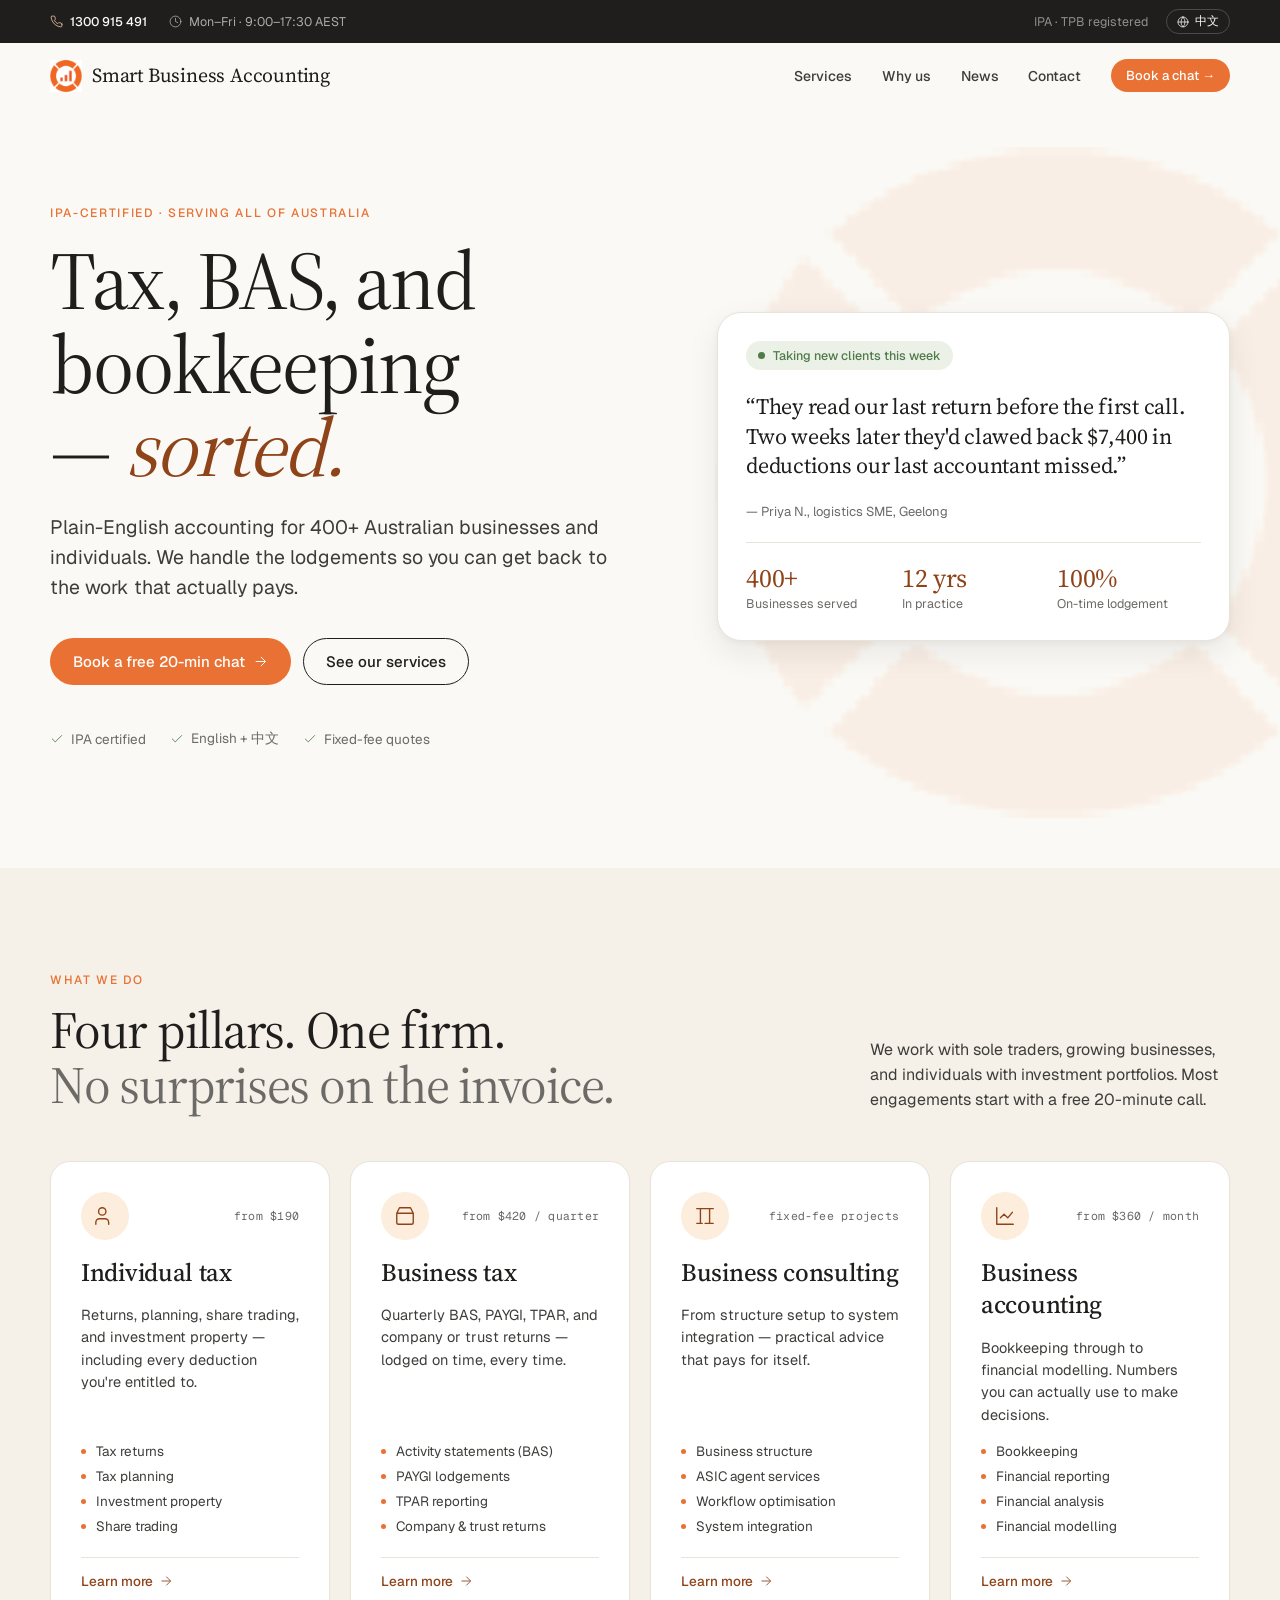
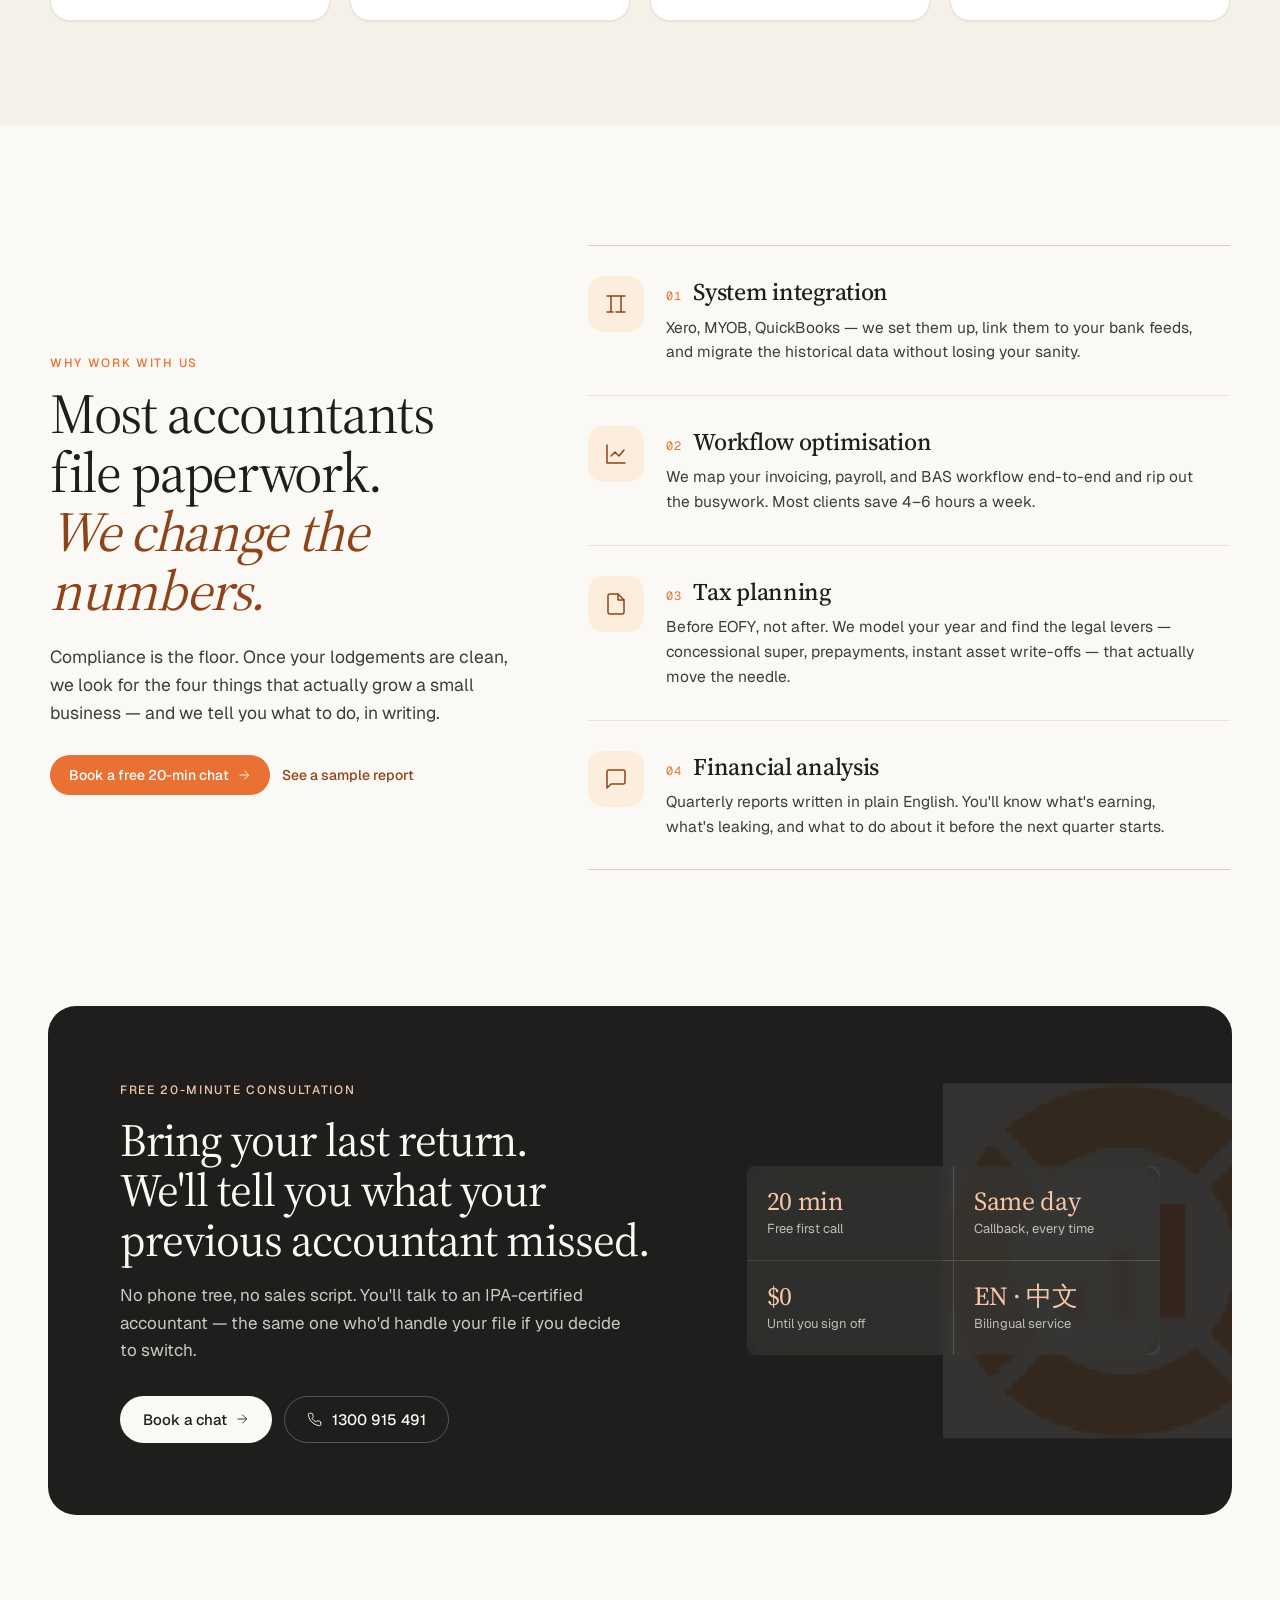
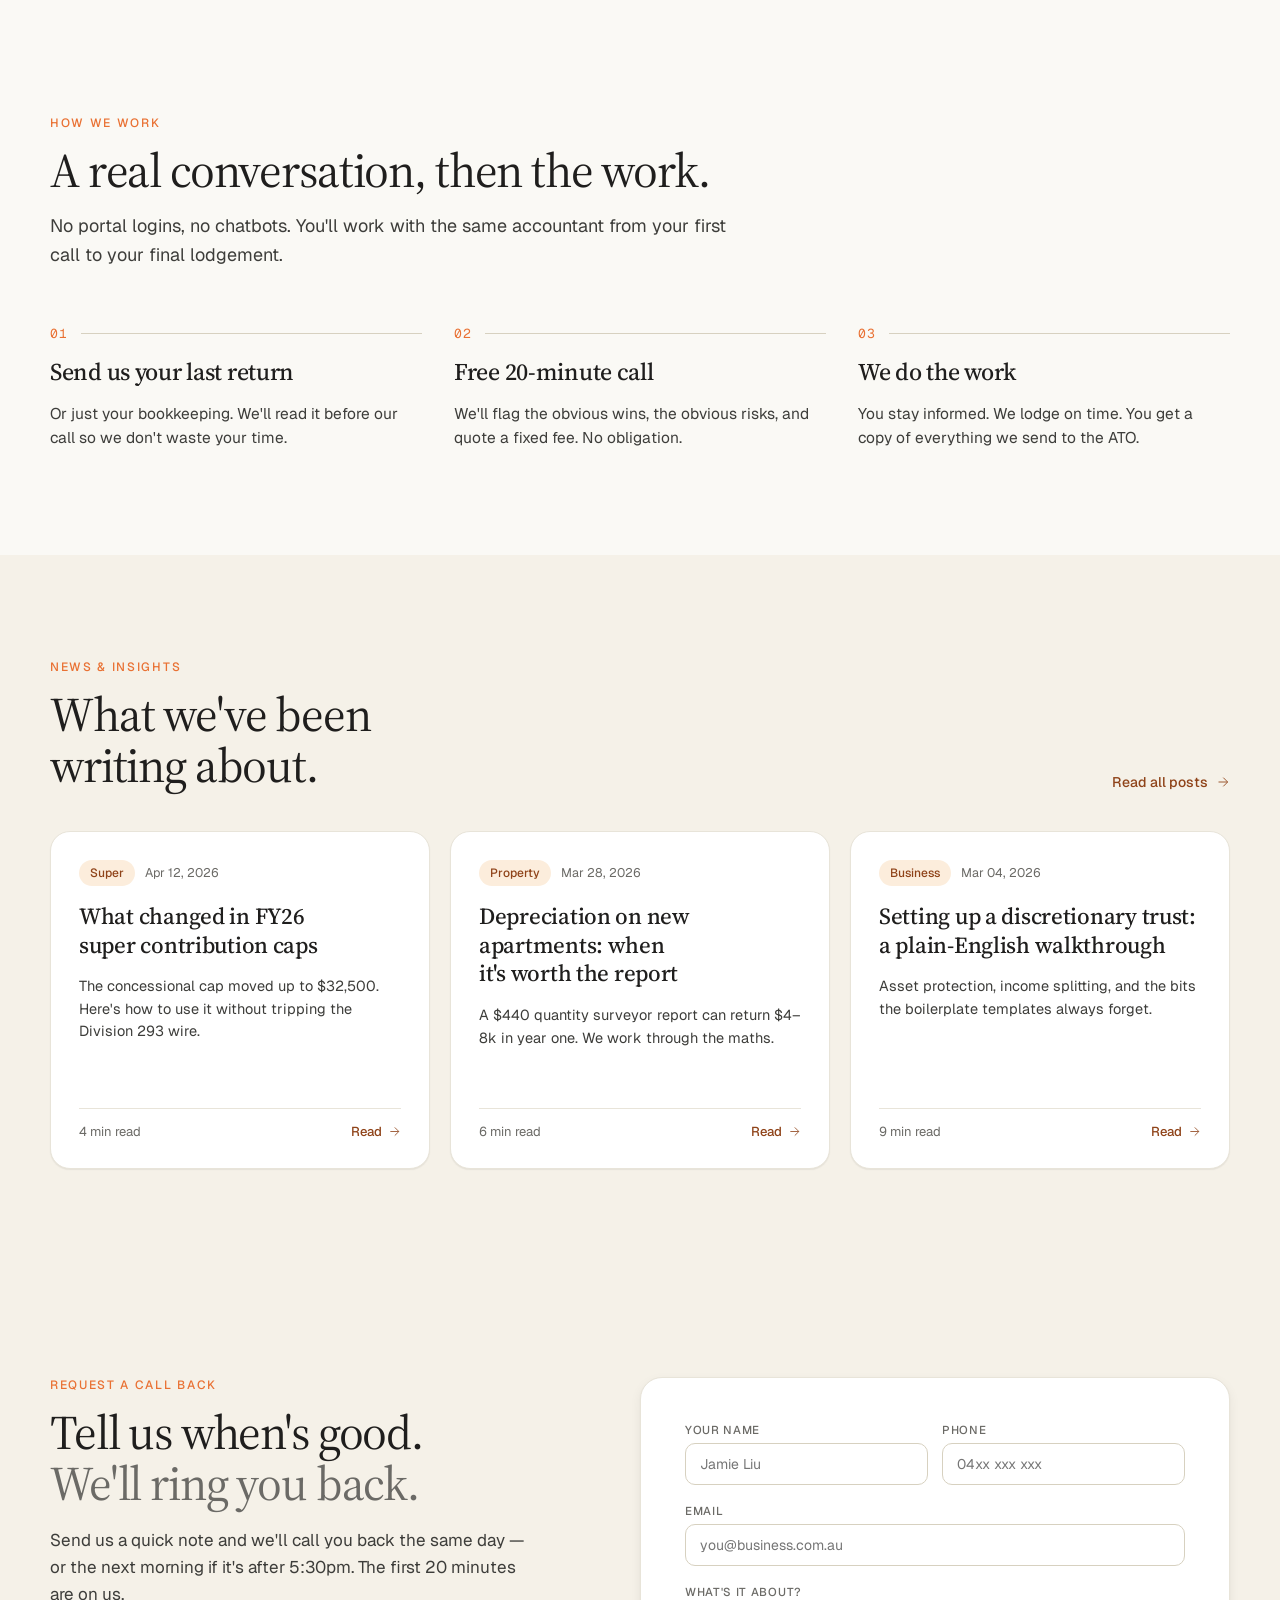
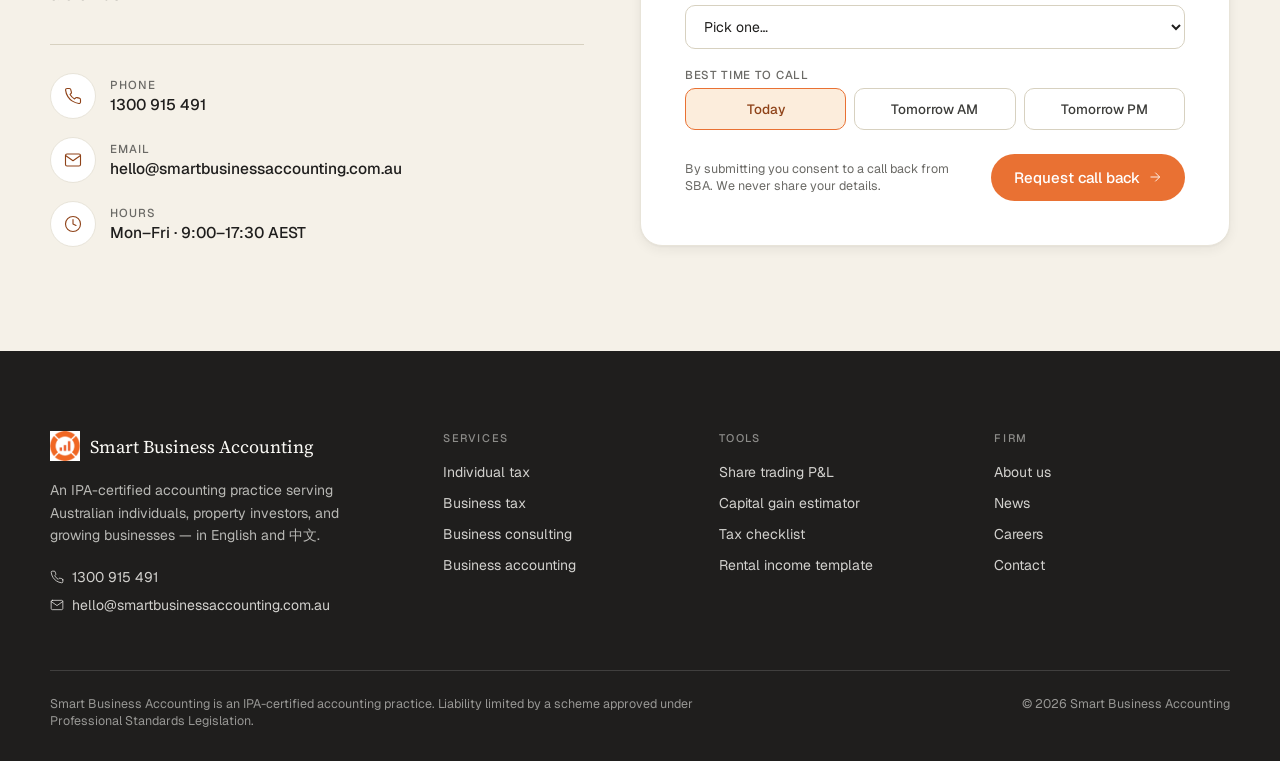
==== index.html @ b9d745b4 "Initial website upload" ====
<!DOCTYPE html>
<html>
<head>
  <meta charset="utf-8">
  <title>Smart Business Accounting — IPA-certified accountants for Australian businesses</title>
  <style>
    * { margin: 0; padding: 0; box-sizing: border-box; }
    body { background: #FAF9F5; display: flex; align-items: center; justify-content: center; min-height: 100vh; font-family: -apple-system, BlinkMacSystemFont, sans-serif; }
    #__bundler_loading { position: fixed; bottom: 20px; right: 20px; font: 13px/1.4 -apple-system, BlinkMacSystemFont, sans-serif; color: #666; background: #fff; padding: 8px 14px; border-radius: 8px; box-shadow: 0 1px 4px rgba(0,0,0,0.12); z-index: 10000; }
    #__bundler_thumbnail { position: fixed; inset: 0; width: 100%; height: 100%; display: flex; align-items: center; justify-content: center; background: #FAF9F5; z-index: 9999; }
    #__bundler_thumbnail svg { width: 100%; height: 100%; object-fit: contain; }
    #__bundler_placeholder { color: #999; font-size: 14px; }
  </style>
  <noscript>
    <style>#__bundler_loading { display: none; }</style>
    <div style="position:fixed;bottom:12px;left:12px;font:13px/1.4 -apple-system,BlinkMacSystemFont,sans-serif;color:#999;background:rgba(255,255,255,0.9);padding:6px 12px;border-radius:6px;box-shadow:0 1px 4px rgba(0,0,0,0.08);z-index:10000;">
      This page requires JavaScript to display.
    </div>
  </noscript>
</head>
<body>
  <div id="__bundler_thumbnail">
    <svg viewBox="0 0 1200 800" xmlns="http://www.w3.org/2000/svg">
      <g transform="translate(600 400)">
        <circle r="170" fill="none" stroke="#E97133" stroke-width="46"></circle>
        <g transform="translate(-110 60)">
          <rect x="0" y="-40" width="36" height="40" fill="#E97133"></rect>
          <rect x="56" y="-80" width="36" height="80" fill="#E97133"></rect>
          <rect x="112" y="-120" width="36" height="120" fill="#E97133"></rect>
          <rect x="168" y="-100" width="36" height="100" fill="#E97133"></rect>
        </g>
      </g>
    </svg>
  </div>
  <div id="__bundler_loading">Unpacking...</div>

  <script>
    
document.addEventListener('DOMContentLoaded', async function() {
  const loading = document.getElementById('__bundler_loading');
  function setStatus(msg) { if (loading) loading.textContent = msg; }

  // Error sink persists across replaceWith since it's on window, not the DOM.
  window.addEventListener('error', function(e) {
    var p = document.body || document.documentElement;
    var d = document.getElementById('__bundler_err') || p.appendChild(document.createElement('div'));
    d.id = '__bundler_err';
    d.style.cssText = 'position:fixed;bottom:12px;left:12px;right:12px;font:12px/1.4 ui-monospace,monospace;background:#2a1215;color:#ff8a80;padding:10px 14px;border-radius:8px;border:1px solid #5c2b2e;z-index:99999;white-space:pre-wrap;max-height:40vh;overflow:auto';
    d.textContent = (d.textContent ? d.textContent + String.fromCharCode(10) : '') +
      '[bundle] ' + (e.message || e.type) +
      (e.filename ? ' (' + e.filename.slice(0, 60) + ':' + e.lineno + ')' : '');
  }, true);

  try {
    const manifestEl = document.querySelector('script[type="__bundler/manifest"]');
    const templateEl = document.querySelector('script[type="__bundler/template"]');
    if (!manifestEl || !templateEl) {
      setStatus('Error: missing bundle data');
      console.error('[bundler] Missing script tags — manifestEl:', !!manifestEl, 'templateEl:', !!templateEl);
      return;
    }

    const manifest = JSON.parse(manifestEl.textContent);
    let template = JSON.parse(templateEl.textContent);

    const uuids = Object.keys(manifest);
    setStatus('Unpacking ' + uuids.length + ' assets...');

    const blobUrls = {};
    await Promise.all(uuids.map(async (uuid) => {
      const entry = manifest[uuid];
      try {
        const binaryStr = atob(entry.data);
        const bytes = new Uint8Array(binaryStr.length);
        for (let i = 0; i < binaryStr.length; i++) bytes[i] = binaryStr.charCodeAt(i);

        let finalBytes = bytes;
        if (entry.compressed) {
          if (typeof DecompressionStream !== 'undefined') {
            const ds = new DecompressionStream('gzip');
            const writer = ds.writable.getWriter();
            const reader = ds.readable.getReader();
            writer.write(bytes);
            writer.close();
            const chunks = [];
            let totalLen = 0;
            while (true) {
              const { done, value } = await reader.read();
              if (done) break;
              chunks.push(value);
              totalLen += value.length;
            }
            finalBytes = new Uint8Array(totalLen);
            let offset = 0;
            for (const chunk of chunks) { finalBytes.set(chunk, offset); offset += chunk.length; }
          } else {
            console.warn('DecompressionStream not available, asset ' + uuid + ' may not render');
          }
        }

        blobUrls[uuid] = URL.createObjectURL(new Blob([finalBytes], { type: entry.mime }));
      } catch (err) {
        console.error('Failed to decode asset ' + uuid + ':', err);
        blobUrls[uuid] = URL.createObjectURL(new Blob([], { type: entry.mime }));
      }
    }));

    const extResEl = document.querySelector('script[type="__bundler/ext_resources"]');
    const extResources = extResEl ? JSON.parse(extResEl.textContent) : [];
    const resourceMap = {};
    for (const entry of extResources) {
      if (blobUrls[entry.uuid]) resourceMap[entry.id] = blobUrls[entry.uuid];
    }

    setStatus('Rendering...');
    for (const uuid of uuids) template = template.split(uuid).join(blobUrls[uuid]);

    // Strip integrity + crossorigin — blob URLs from a file:// document inherit
    // a null origin, so crossorigin forces a CORS fetch that SRI then rejects.
    // The manifest bytes are ours; SRI protects against CDN compromise, not this.
    template = template.replace(/\s+integrity="[^"]*"/gi, '').replace(/\s+crossorigin="[^"]*"/gi, '');

    const resourceScript = '<script>window.__resources = ' +
      JSON.stringify(resourceMap).split('</' + 'script>').join('<\\/' + 'script>') +
      ';</' + 'script>';
    // Inject after <head> so the DOCTYPE stays first; prepending the script
    // would push the parser into quirks mode. DOMParser always emits a <head>
    // (synthesizing one if the source HTML omitted it) but may carry
    // attributes through, so match the full opening tag. slice() rather than
    // replace() keeps us clear of $-pattern substitution in resourceScript.
    const headOpen = template.match(/<head[^>]*>/i);
    if (headOpen) {
      const i = headOpen.index + headOpen[0].length;
      template = template.slice(0, i) + resourceScript + template.slice(i);
    }

    // Parse the template and swap the root element. Scripts inserted via
    // DOMParser/replaceWith are inert per spec — re-create each with
    // createElement so they execute, awaiting onload for src scripts to
    // preserve ordering (React before ReactDOM before Babel before text/babel).
    const doc = new DOMParser().parseFromString(template, 'text/html');
    document.documentElement.replaceWith(doc.documentElement);
    const dead = Array.from(document.scripts);
    for (const old of dead) {
      const s = document.createElement('script');
      for (const a of old.attributes) s.setAttribute(a.name, a.value);
      s.textContent = old.textContent;
      // text/babel scripts with a src: fetch and inline. transformScriptTags
      // does XHR against the src, but blob:null/ from a file:// origin is
      // silently dropped. Inlining makes it a plain inline babel script,
      // which transformScriptTags handles unconditionally.
      if ((s.type === 'text/babel' || s.type === 'text/jsx') && s.src) {
        const r = await fetch(s.src);
        s.textContent = await r.text();
        s.removeAttribute('src');
      }
      const p = s.src ? new Promise(function(r) { s.onload = s.onerror = r; }) : null;
      old.replaceWith(s);
      if (p) await p;
    }
    // Babel standalone auto-transforms type=text/babel on DOMContentLoaded,
    // which fired before we swapped the document. Trigger manually if present.
    if (window.Babel && typeof window.Babel.transformScriptTags === 'function') {
      window.Babel.transformScriptTags();
    }
  } catch (err) {
    setStatus('Error unpacking: ' + err.message);
    console.error('Bundle unpack error:', err);
  }
});

  </script>

  <script type="__bundler/manifest">
{"85ae8fb2-d4ed-4f95-a8c0-e91dd4cdf64f":{"mime":"image/png","compressed":false,"data":"iVBORw0KGgoAAAANSUhEUgAAAJYAAACUCAYAAABxydDpAAAAAXNSR0IArs4c6QAAAARnQU1BAACxjwv8YQUAAAAJcEhZcwAAITgAACE4AUWWMWAAAAtmSURBVHhe7Z0/jFTXFcZnZ/Y/BqRQelGaaC1o7Mo2lSM7dNA4soskCna322CJwkXYVIFIcZHIpGA720mcwhZpoCNYSgV2E9PYyipNBOniSDaw7L/Z9Xz3vTN7Z/TezH0z95z3Zub7SVf3DgJ2eJx3vnPPPffeqYMWtQmj+eBr1+9/87DWfJiMQXPjXjoajMbyy+moVptefqlWP/GsG9dPLLl+kqinPSFRGWuPtfvlbdc3Nz5veaav3Hhv4wvXWzK1cLTWOHnKjeHV4M2A9OPIWBjWweZ3rt+9f7u2lxrT7v2/u77KwOBmXjjrxo2Wkc2e+akbjwOUQqLCyHqsvZa87dz5wI1HwTuFAA8GxIvNvvp2W0JHjZEyrJ27N2rbN6+58f7//+v6cWd6+UXXz7RkcpSkklJIVKi8x5pEL5VH/QdJXmzu/MXKe69KGhbSBFufXHHjSTemPEQi5869U8m0BaWQqFAZj4XllacfvevGZSQxR5m5V99K+nMXa1OLx9y4bEo3rO00ZbB961rt4OkjNyaDgXTF4uq6G5ctj5RCokIpHkuWYCB945LcrBqQx/k319JP9pgbFkpWNq+vuDFnfLo0lpKs/eLqdfPSHUohUcHMYyHRCZCfYpBuC4L6I5f+6sZWa4/qhiU1UZvrq64n5SAL3FYGRikkKqh7LJkBPvn9z13v15gTO2bPvO76hQvvuV4bsxjLNzAaly0wKiuDEiiFRAXzPBY8F2XRBmv584lmWJJOwI6Yfv8QyqI+IfLn/z9Ilj7WGiOlkKgQxWNhY4PIGwh1wZTF+Az67P08V4wc11CGhRoq8PjK+cxselF3bG1cKPWdfi5x/fWlU60HejoZn3g2eG0Nz2D/m2TNEy/Y/oNkYyzWRK3XQmM8b6wvHrn0sRsPU9tFKSQqDOyxQmWsKrIoK/0zre8j+/a0V/[base64]/r92y1vb6PPFup4wqlkGFt3brmtmnFYtgHhBgADBoHVBWRx+4Y1kL+8li48LvWzw/f1k8pJCoEeSzJsD+6/GPXx6ToWyhj5FhG9eyoUFDWLbvDkXuzkr8sEMgfvfqPZBwwKQoyLNmupbkHMFQWharP+GIhL3Wv2FFL/[base64]/TSSxm0yPhTtpZAZgCQ4LQ6NRhQMpwkKxLBZbgYVyNJHkbiiFRIVMKURpjEVexAeuVQL2SVmuiYXM4PN2S2mStxTXYVhlphgWV663NzmMG5s3/uhaKMfX/uz6mdPFQoLYZU0hYAZ/7A//[base64]/Tyy64RXayVwVe9UjwW9H/ct8dXAevks79eSCkkKtStl3GsS2gnGexwstzl5K/amHssbueyx/Jllh3alEKigrlhTY2Ax/rfz5aD27e/+UX6pwiQBWnzGIvY01hKrnKxhFJIVCgheLdbuyIpJazJclZIVKAUEhXMDcuyioKURwmGZXs5JGmxeXjatBWUQqJCnduvxp/mw8PKTivMPdYBY6yxBjfZolEKiQpTu/+6544xsrokACvtRa8oy2PvP0lh2ZM/hR+VeOSXl2vTP+xdZIg1wFBmTr1YO/7rv6SfsrE6xiiPb1d+lI70Ob7+b9ebx1gxS6APnnzn2u7XXwQ3/P5JIesUGE38bf2UQqJCKYZl/SZNKpgNWs4I/X0MbcOyrDLEdv4ytvRPGs2Nz12zwl8HphQSFdqGZVl1sHf/tmtEF9zQimZFfSlDCv1f1AYzQzQuSOsBg7I+76xx8rBSlVJIVPCCd/st75ZuetIoI9Tw86H0WESFtmEhB2F9RvjOnf5XwJJiyIZRy3smkarqTld1eCzr5R3cHrVz94ZrJA64rznkzuaYNFphFJoPpZCo0OmxXjjrmiXbN6+5RobHSeCdD1yzZOb5s675dBhW1m/QRi5UpBwODyTQOneFM06zzjujFBIVMi/[base64]/BUgN4qHHgu2cWu7bkkSwAZ7JfE7mtYQJJvmpIYIn/i/sGkZOcl1u212cVKFovEvZRCokKQx5K35vGV89FXzkPkz38j5bvgYJG85Ny4gIqPrU+uuDFyiiEeXUsWUcXwzNpNNw5RiyDDEpDljZmQC5W/vIc1bikJeYG2Pk2MqTv0KPoSxjSuxZXrhRLmlEKiQiGPBR796hXXozhvUGK/eVizAijfsKzZjwnWR0X2+j3bYT19EXApPFhcXXd9KIUNS+7dkS9dFO2HIkYLmaz6ZQXJWt/76bjYIrKFLCK9IHFV0WdJKSQqFPZYQtFA3uIN60Z+JorRqiKRkLydz5LNDjFKXTQVoGjA7jOwYQGkH0CvLxtiUCBWTJAHpssApR5ynIB2ukLChr2WMUmN2TCxaR5FX1oQ4/+sF5RCosJQHqtf4jTUTYNY8lcEBKcikfWTpzvksp90yvfGd/bHzfSkQhQpWm7DAjGeN2bYRy597MbDLJvRYxEVhvJYAt7Ox1eTeAtUJa6aRAZ99lK5gPRCjDRNFMMCspN5v2VkWfvMfPq5YzI8RWQR1Stz595x41gTGkohUSGaxwqF8mdHqCxqYGZYlL/yCJHF2FAKiQrqHsv3VIDeqhysZVHdsGQpY3N91fWkHPx0AtCu/KAUEhXMgnfxXMiZWC91TDpYgJdCPat9AubpBmTpZTsZ4y1d5IjsxZV18+1ylEKigrnHAjJTxG4U63MhJoWQ8xU0KcWwfBh7xQOx1MJbSTqh7IpZSiFRoXSPJUAeJagv48ynUUY27uIE46qcaVEZw/[base64]"},"9c7f6340-5e44-4163-b7f0-36fc307bf09e":{"mime":"image/x-icon","compressed":true,"data":"H4sIAAAAAAAACu2du64cRRCGZ1+CGLRCIiQk4gl4AUOOUxICUhwTgNARESJFcuYMESNnRCCRWRBCYAMHgw0sqjn62fGe2Z3umeqq7q7/k0qWjqzd2Z5v+lJ9mWHYDbvh6tNh2A0vD5+9uxteGobhtWEYruTf3c3fhUdv74Y3XhnGAIeAPLn+d4yHPzw/fP71n2N8/ODp4f0v/hjjzke/Z8W9L5+OIZ9x/5u/xpDPxveQGNArsgW5txJyv+HA6+89OezvPjaNNz/49XD36noMcfj7H/8eg7SB1BOoczz8WeMbrverb595Fx85A70iW5F2ZOpQCx4tBX4H+ms//fKPdzGHQOqjt+79Noa3A1aBfqH0E0kZ6BXRQlySfoiE9z32Djq2DSm3aPXSWsfYB0uHXtErLSQvjdyh9z1rLSTvK8Hc/hHJ20j0kCfwDumDYo4hOvSKXmmB+VjJaXrfi15D2sVISJ6cfXKbQN8+Qr+LXtErTdiP8gvpd/W2Ngc+eZdt9MCctuS7esh50as6ojevMPZjn8o3sKaoN6Z+eZdxtOjRJ0Cv6FVJ2Cba+tS6U9jfJOtnl2DdZeNU6n2Quf5a8xD0qq7owSu5ntPflPq72Cbq+7Sm7Kd5CG+QCzmXQ895ZjzckuvGmi+Zp8VagJT1ANM908jRee9/1Shv+bv3Pm16Ra9KkNKG1dImYu+F5T52OCp9zpJ7P1LKOCc/7T2OpFeXoVf5SJ1f8rdrlndN6yelvURbqfUbl1j7zFru7cczWGM5TF2qYVyzhJTjWscsnlPLeWp6pQe9OqLRT9AuEzhYU3uXi7Q5qWVr2V/FeLkkuX2q0uWDfXO9MN1PMrenxKOPiijZ16JXZYnm1VL+c6tbOWWF+Yba5rJKIPOt+L3euRppn7XzpeeeH4+6yzsXbE1Kv9lqzkK7faBXfvTqlfymktd66lbr69CssVwTgjZZ47n22OtOt5bxnK/XqLPoVZ206hXadetrnl57TzkEbTzPCkNbuKY9tOirX7ruGtfF1sTW+bStgXXnudCrumnRK6nfPM/a57sX0tGeA0kNjEFzEA89rhXvWSB5aK7nyo2cNoVetUUrXnmMM7aMMaLjOXbP2S/qcX1rxhYPv3s2xqt3fk4O+f9L5HzeOx8+Xvy8T+5fZ19jynWe4tHXkvnoJejVDfRK1yuMHa2vK+Xa5qBXL+I1jl/KCXnkcNfm1w70ahbMU1jew6W5EXp1A73S9cq6Dl3b/gF6dRuPPjLyHHOcngljEbL3eAv06jwec3Bz0Ksj9ErPK7nH1texdb8jvTqPx9nmc/s36dUReqXnlWW9eamflwO9uoz1OGyuX2M5bynfv7VvdaBXi1ivoZtbP06vjtArPa+svnufkPdPhV5dxnpebq5vY+mVFvTqMnh+re6r9OVOoVdH6NV2r6zX32uMA/8vt0fPx5B7mxry/5foxSvgUWdYe9XCntPevLIck03PH6dXL0Kv2vOqhT3M9Gp9wCfr9Tr0yt4r2dtAr/yhV+15tXZtqCW9eWV5f728auEsbHpFr0pAr9rziu0gvSoR7Lez306v6NVar5gXvU1vXnnkRTmPU55IXnF+0A56VT4018m0grdXVvd2P7O2zvO7e8fLK+vz1npZL9oK9Momop2hHXnfRIv7vFoh8j4velWOyF5Zfr/Fu6hrwssrjXe859YXp3ic+xHlTG0PrzzOnarlPBl61b9XLZ6r1gqRz1WjV+WI7NWhwXNrW8Hj3FrL+7j0bi+Pc7YxP9kz0c/ZpldliO6Vx3tMtM6ErJno7zHxfN9Yz+9I7fm9S3NzzafQqzJE9wpI3976+mRsyPdargP1gcf7uHPW//I9vG3Rynt46VVbtOKV17gC0XveQROPed39hveRWq/dmYb4jD4Dmcf6TNrTWLuGjl7VTateeeYc9gk53Oh4zI1Mn/utY3eP/mDEvau54L565IQ0nnd6VSete2W9x55O5QG3LPxCjkArd23Rlqf4hGc0Uk4+ZfxiVXdp93nplR89e1VybJjS9k3LDfm4CPulZS4ebU/qc1eqTdQYA55De758a1n1ur8V81lbn0HNe1XyXFh6ZUM0r+R6NfbQapcP5l1bzs/LuDu1bC3bRKv1vFvPYStdJnC2hb69PAdrx0QWdZflfBq90oNe3Sb37GaPvgG+s6b2UZ5JzTn9ks+pR9819VpTc+il88b4bCkrq2cQaw7kO0ue7ZL7zC6Vsed5P/RqGXq1jqX1+jk5dK+9Grgncu/Rd8xxTv7v9N0duCeW505plrf83XtOg17Rq5Kcjg9rafsixtqyx3xRbfNj2INfex0VJXLvQ63nZNCruqIXr1Jh22frVu/rJFlH+frVK/SKXmmSk49jlHWrJ79kzaOEd7lGj2keobZcwhroVR3Rm1cAeQivs0QiR48+nSK/zfq9LVEDfdqa1gmVgl7Rq1JgjOh1bkWEiH4+HfbUsN+1PaQMW5+P0YJe0auSSB/A85zMlgP7DWtYM1Uzku9i3/5y4Blk3ZQOvaJXpZFcKh27CZRDyT3tEYnoGOolulQOekVKI/0KzzOBS8T0rCuJnufzWgD5e3mmW3Jt6hDro/qgV8QSrP2SnKFnzlX8wffL3lXmxPsEa5HEOZzFKoF7vzamn4V901HWEhB6ZcFACCGEEEIIceM/I89FH65mAQA="},"c694f2f6-c22d-4a0c-8b56-bcc69d36199e":{"mime":"text/javascript","compressed":true,"data":"H4sIAAAAAAAACuy9eXvbRpYv/L8/RcW3Y5I2BcXO9CxSKxlFlrs18XYlOZm+bl+pSBRJRCDARoGS2Ym/+33OUisKlOw4PT3vO36e7ohAodZTp06d5Xd2Hz68Jx6Kfy+Lqaq0EqdKTlt40sAfWa6uVVmvlqpqs5/[base64]/gLfR5VlQqH4hvTV1D/n4k9lydVIyqNL3ASulFJpe5+JZ/DN8OuIrBO6+HUBv3WxwI/uOXX4RW5cwW4wIZLqI4ED9/GI32730YwoSMhTcBtpM/i8FaK6Hbppi2g/1794S4lg1RwQ+q0VD6QAwe/2v2dfaY3u/[base64]/er0/PB5/2cwx7KMv3p2evjH7c3NGjlPtXd2fnpydH7x4tXT4/6PaSkvlnWuOv09ffXs5Pnx6ZYeNzUsVpP48oeTp7d8eQ0rGn959Orl+fF/bhnstK5a9b4z1mevTn88PH16cXr8bMtE1c2NbPKLRs06c/Xm7DWwii0TtdYrYDK9Xz4/OdvSb/P5RVnoTu9fHL941f/pUi3r+Ivnh//nz/1flPJvm/iLV8+enR2dHh+/7P+sns30tFGqct++OPzzd8cXJ+fHp4fnr04vzv784rtXz93HRasa2daNKf7s8M1/JkoP/v3fTckBFLWcZa7aE37xrBou5Wai8PekVMRlhShmInyBfLFal8jPDJsNCnzh8WJTjRCNatdNhV/u46MP9/A/0G/3fVs34qBn2A8ehA29TRZ7B/0Ky6Wm5d3+PTu+ziiwFwH774wjKBwMKBooPt2Fc1uIh+J7pVZatI2cXtHZp8R03TSqgkNRr2Q7Xagmw7K7Pnc/okJPbRk4L7A5rhoq//eialVTydI+gJGJn6mGermqK1W1H/jtLv6XW9/D/kJ39+/a3wl0ZKDhdJgV83UjkaT0eroQUotFfSPKupoLWYn1Kpetogr1ol6XuaD9mItZ3cASFK2olMrhEOof/HfQ4BG2ZkffNrLSBbQcjSD++HDa/u+1Wiv7ZTDwMU3lrnjDJ1KjVk2dr6dKTNRCXhd1A8O/xDGr/A0OSF+CUFOquZxuQNJQGVGUxo4W1fw5vtoTM1lqRU3kRX4GNaxLRW+pKi7zUfNf31SGVKjsefwSRDb8wiy9uFnUZgXqm0rIauNeQlnZCtnwSnFV5UZMFBz4IAW0zXraqrx/jV5hu78pbdomn6rJes7tPmvkEtf2g+GF/PHx+7aRZ62cXpkiZmNaLqhVXGqo4U+z583O760RSxsewDuePkr3M+u2KA5cf8LWXft36wH1ASYL6BlLiWK5IpmI9mhRAW9WuZhsAopqFIj1QFT3tvV+rsxqU+1mSm/5Bgsf5rmq8vUyGK8bKiyc5koHAxzBYZ4DD1EwZtHWKzHDMd8s4FIBL2hkQOtEp9eyLGBP5fe4UmDx6ZkbeXNLzT466JlkO7nQp6cKdn2rSGZWbkLNDO7olZoWs2IaTf29e95A4ZU4uOMs7/ujgS+TfYcXwxGcgIOBI4fw5PKp1R1Qu2Lnc/4zG1VVcAKfTeuVOnx9AqsOfA4X9vj9SjUFTk0pjhoF83l8DUv5J1nlpRKHr0+yoJojOV0ovh7YqoIS5/Y4OG/kFKjBb/FlLa4q4HuT9VyPxWRtTp2VamZ1s5QVXEGVbotqHg6AePWfCqDecBD4Wot1pVv460Je10UOd+dnsizhFiRmSrbrBi/Az4qJami2dbuezTJxUrVAMnjmUFNED2JaN0os1XKiGryaLeG3krooNyIHYhGazhHoK9ZYaL1WGpp5evyDmKyLMtdZOAykstTMnOMBc7Mopgvq5FCPTAOKqVrc1M1VFnDgM7zwnTBn15bvp0WWvZ7n48433km/1/ei+xWePXvdR/bk8DoX9TzrPVDSL/ZvqakrdKQe+7tvshFTWZpruNKw+O2izjW8keI7OVGlWJXreVFl+AV9dlKJ16evnoohyFGVWMnplZwrLW6KdlGvWyGnU6WxUiIrcwrrEV/x24XawJkvSjVrQXCzD4pKt0rmuOKWV9/IphriXmnj49GxIxDqhkAkFyVuF9nM17BndVaqat4uxvAEqAXUD4dNIzdDLPmNeCy+pY92xGOxJ74ajcXFldqIA/F4n/76A76nH48e+UxQYK1vsdSOePzObxifvtu3ZS1PFGLVFFX7o2yqopoPBzC+wVjQCKmfo+hcvUf/s1OimqZuPm5Ontx9Up54s/IkmpYnbl6e8MQ84Z+9U/MkPTdP7jI5ONK7zI4/PUEVJSgoowqMrMiaqelCVnNUMIEyqqznxXQsNvVaLFGHeSOrFsgZVFHmO7pfoIBal+rHol3gkflUXWc3NzfZTxro+kaVZRYszlZB8iO4xL5XnxFe7igGDUfBuU5f4/15MAqJZylbOOAHX+qBWymmGPgPaGamsh2+xTrejQJ5RemyqNqdvNBwCuxU6j2o1ypFauMdwxR2tZypHVBJVfOdaa2aaSyyQEswv8+oQ9z0Uq48bWXRqqXfeRY7zrBaems7N8LT50g2arYu98TpS+/WkSu4IWpRV0QKq0bNivemN2FPsnWlF8WsHQ6Y0vbEQDzieaNGflTI/CropCyh/roatAL1qatGyRx5aCZXq3IzYg013n2mEsoULTcMvLpR8kqLk+N/2xOLtl3pvd3dedEu1pNsWi93Z6xi38XZ3aVzeffx1//8+CtXx12XpKp36CYK/d4p6/mchRP494wnHfR5bQ0XKup/BkfJkPfDW9x078Zmf4yjuRtFNxdY57zIYSLPWtkquqE+q5s31bJeV63K7XWNL1zxAfGyrlfD1XpSFtMTkIuqqRrj6aaal57U7e/DC3u7RAVQ+HHmvfQ3m726vqQ9G1Ty4IEY+g8y0K+UcoNlf/klKJxV2C0Qm+mcLqV2+wyauiGy+h7PorDdR+J+dl888gYY7Ok7TuVb18K77u7pyPJ06Nw/[base64]/QSfwVBz+hLAuEZdgn1JFRMeUqTo4WaXmlxs1AtqPzqBtcSuSEOUxetr90ptF1jq2VZyUYujZoF5vhDtLlQbVSYHzfKnrBwEXL1MBf/eVLXpZLVB3HerBUQOLc4ptuEqKGnN4VWXheausXrsX0yK5wiaJeVZi+onj1PLxB2tKOCtfc/IT6M78Vz96xupkq7lcjYosnarwp5uyiq6/pK5TDFFVB/ofmKCARoqpqqppVF1W5oS90olI8fPqzq9uFDoEkpnr56QbpISQyZPzU1/BnkF7mxc4s7FtcRGwbxBpql+nW9BLpXK7C4gSKhZdWf7Y9Z8YHmfbGQmgQnUOqsW3GpUdCADXgjiQPgHsnjjuGc3BRliWVoNsQlTZLdFESll5ZFYHkqa+q5tH36sShL/gCty+7N04IVp5dxLz6WSmmaaCUbRdfTDsl/awjpA44d7+JHOAlCzlrVhBuHiKS7cb4lceiDx2MEnBZWGytLuII7qmUWRd03OoykCpQoX1XIIpBcrTK4ZwuM7UhS56noP3wHM1f9YNS7Z07VqpS4a8rSDBAJLBOH5Y3caBSXkG7rxicyUFCskRKpuE/3vE4taHjCs0FqUSzhu0mpuoSpGkWnl5ivZSOrVvHCB3UgLcJGXi5VDg4M5cas5VjwFUE85HswLFTYAyIEXkMcGF27cbcyn4FZqMscFIvrTj9/E9Il49kHpNBStQpnWbxU79tofv970jqTGY5qK7H7w/902m+85rYQ/5kCPxih1xOt2oj6kU3imaHeF7rV9lpwAXeUoprTChXaVGaGz5+yvR3qX6oGr7cgMbRqvgnENHktixK1gG2NR4CpjwWjAlQ7qKUryPC2BprOxPmrp6/2QKNaayWCLoHYZS865hLzUOTrhiheYYf+vmS9kk1byNKjan7Cp1lbw47GfuUkCf5dqP7lb0DqZ8wit5G5Px2fTuWGGQ/8+5w1mLF0fiBe4Rpk9Nu+VstVu6FX7k5HbfIHs0apv6mhV3C0H4vE36GzEAryC1WuQHMNwjDMG04+kT1S5cy/qfjisZ0mK30MgfY1Xl/B9WTMC9mYSUF+jmXg4gj/3XfP+SO8tOFfqAs4CZpH6YmIQDRqpscoBcO5wrMmRV7MZooMqzRJJfQgu+cagg/FgT+RTutQwPIWf1N8oZnJddmaUaBMhY5xSpairhQ4ZejYRGc0XZ6FzrZsKjqwVf7yS/KGYdXNdmo9vUGhQ0ustaXa1d3GH2PpwMoD9CmX+khpwJm1P5ck8LnlgNt7aHX6vkQOHW3WldCbarpo6qpe63Iz5g6yBh7aVWANW6OyaqIE+x6Itp7jdTATOKFTWZnjBS479YoUXFSbZYt0ceEZUu/VdN2aW49hd9BL00lUDEyp7Xv2zgFnce4PnFwJPSZpT7rcr21sLw0TxfcQYe45q7oA9lxRhdCX2RrNZUM4D4MZGmXipFOPVRSsV3hmWppz29tqulHBCt0JOcoIDmmwuODCapzRiXJ7nuqbNfWSNtxDe/qjTsSOHpbMGyCSVKOmqrhWr5E9wVafqFndBL4w0TVrjLcmJEH0zgx6DK8MS7O3NtDtTJQhH+BY7FUJnfVWKzyGf3GH523nce0NsuWNxP+Ml0x1l1Pc+Bm40/wjznJt6NI/x31dQqxpgAMlzesslftOCOlT2HeDYzexYLa+SPsdd8sEjsTRa/SfcGd8u2jqG1z8Y9Ty2aN9mGXZaE+08ooUG3wW1TOenGvZFGSObmujfwJlFGnYnIoWBUhiatvryZww0TlvskjCYbflPmEmkk/Co+Uz6Wo+WVPD3fh8Wppfr6PxtYy/Uj/zSdqZhx+5PZncWDMJJ8WdNmjPDvXUFcEmjbdliiA9TQrTpEeFHT1ISIhP1apRoPfOQcTX5mCAv62zOt4AQdeOkm4xNQ4b8EsRk9dFNeWpB1ESqZjc2eFWx00ArSxB1hw0Cld3XrNf/bK+preivoYwC2LlVB/4GTaVmFhRG3xIWAV/o5yKfa7aFkM0YBtI2OjoZjnQLAI5Jz4n6qPlx84ADvrAciVPQ/t2YH8Mxp4JYCmvlNBweMPmATUxnMogME6bAuUSjUTHF1TRqL+ulUZpl40AAZmSch7qWjUoCoE/DASNlGB+ywbvxlYf7OsT3oYX/jHYdCjigs5rDGYBBgmWPyvv0BjEUCtFfbmzYe/rJ1//8ygbvCNGuX/Pm0pYC0NSRV2xbTKgaBIzyXRRVLPaHQN88aJaXrNhZJjYLWPhV+JMR3PV7iW97MxFcjj4UuOZAtvWLTw6kpSyqMR/yGt5hmsXEnkmvtQD6u/br97xH4/fOWuLcFp6G3bjOxjwf0f7waRZH4lZhXfxoorI0Q0BLWvBu2wh9aubyk4U1THyR923IFx2HLX2lh6/u9XFwa7J0/VyuYGJDq9Z+NitlzhI8byADx3V1bWqClVNA+9dEKLM/VEvZFnWN0L9dS3Lot2IKRiLcA710Ru7ub1uvl436r//[base64]//[base64]/WzzD9oUdSUZZH7Mx2DvSRXom22XiiAjg/0LDMp/yVk2K6XgjQ+Slo6cRQJTzgnDNJvyjR267zkjyZ4U2U3MbXK4HKx8lGzGqQBwoKuXJbAi+x6BQ4xqIDuM3KdqBNfQu5WqkK5HqoVq/BxUflvl6g4RhhWlrnTDyUoBAG4WAsrtTGBlHBFVu2bVNM1qAEODo7s449Y08kGAvVTrMRcjK8YFOtbVPgRcvUho6IYLtCt0/zPe18n6OOw3HfoCYV2EHGNZkKgc8taw0+9ssl71DtaUhJt4fMz1UHeoRLovhLa/ayc+gzY5423q2X8Xa9zMR34Jhdbcz8YssgLUlTHXGmV7NLNLO7jfa6KZZ4NLy7NPpp/[base64]/iyQ43QS9wBoJWjLhRMukU1H7NcD6OYwCqTHxierXM0caJTp6lVfIc9jqnXbYYx1NQoo1ubKFABURV4JF+Ket2u1q2pzxh2b8jTDY+EIRHk2B1Fr+HQfooqP9rTbPwgnYmzX/E64H5ZGE0a1gk9hNJ7yEmEbBvDPopqtW55YojXQBOWG1a8l6VWemx843BAPBLaEW4InmGAwC/cJp4q3daNHxJ5g5MFn7nJNAwzXslf5WXtnROOp+3HsQZIC9+rzbYjwr8i9519/ulErqSDc9omZLyBGIqCFLIVnAh107IQIr7UGepHSDVJy7Jc6xZNH7i78sQWMv9Zmw0E8wqum5F45KsQzLHZexQTfYJIOmxrNDmzzVzTlmqbeg1q7EVdtxTBukQ70OiWQ3iu2h8bWGRUqQzrdauac7xnFVVl/rzBEoF5njynnZfxgbCf+t7HXuS597Tj3hh84d13UEHCXeVmbLdiJ2f3wspgLH0Z6cWviAIPxLf+2MC9eQgOw0HJR+L+6L7Y8wvuG9kNQpZBUgPbHcn8RP+NghAFwKvYhdhG3033WVMvKTYuXocj0i/gOuCtNrx0tYkxD/ibge3Ry7pV5qCE3Wj6YcKlDDOcq0o1yLMh1oA0r3BM9XZ3OPKipDo9j76AZQjGYGxK4iC2AO3uij/hkVLX7VigqqUCrWXdiJ9gqxUVBrnS8EOq6eAr+OyArwP4GWCu4IWgWkOQ4SDBEk7JeJkTH1DvV+SSwOdmsWWYI/YON07ScPSXG+dMzmcn48vMOJQXFarW5uT2Z2yB40nbis+QoozW3widiUo2QEwsXX3wtb4pUPD3F1jgqZQCktmLmdzgmUGRsQzQ+9aDrul++Zpwa5Lf+RAyiS8Nfkzq2xi+pvv5GWLXvADommQFPqZL4msD6LL1W4vq0l/Bc0B04Uq2LWUHkcRfsux3v6MP/G3gdcgHxnFdMWEoRhvqqCLoasTHjNsBbJDsqK40iNID7+ALV9BB+cQNGxSfO7dsPsgugj68NmhA6T7E4D57yXb8E5OUkjiv5LE0FoNnhP5zSuA/qXYsDE88TjxF+ahL7WsPfoD+wfq7j77o8Neg77agP38f7vVMZh9Tz2jjw/nzAgCD0kO0uEH+EMNewYABQChQzEary8svN2Utc3EQls8u+EX3C3BF6xaHp8H0xcqQu80CVDPkpkejsHGrF3kfL0Li4HJrkFyPW7S2M1mWIBSu54vUMZJC52HVmWc9co6SziYdlnBQJMdnx6c/HD+Frfr6zCq3r9RmDzU+Y2525v+8uAAkuOgJQuDRM2OYxpBSgJKQJTT8vdqwyepsgXc5792pmoXvOOLpcFKvWX4+VTPteXamC1jHv1AmXkj9A8gcoNYnxJ/UfSOcIxuGCOH64Ic9GwQ3Dxgd26ntfM9V69XwVJHpuG6iaqCcR7PQNtf04AHXaVwaeVZCwksp7zzDZIJiqH2wSCFDCcya6an6Xm0+daqu1OZzTBVW8182VXCJvGWq6MX3agOj4Nb/iF0y9snEDcnEYyLhHhqHTgrNTJm7fw7G/kX/fgrH3V/ON5WZfywyf6n3xOWV2lxaj37UWWTivNmwdwdDMhg/nUZpMOeiuFxU4tLO1iXj2dCkQtwma35BN+ZVhG64cM5hFXQhh2sXe6xPF0WZO5UGxdLzhQcUWtAR1OM6ayxWRN0eGmMS3uF+0lndzHfLorra5enZwXUaDcKV6qUTnrPk8kVUGIRfpp0hmEaQzp3nA/o9JFswDiMWsmxSOoZr/BFSFHqqZr+eQk/V7KMpNOLqvRQalbuNQhs1+x8K/UgKPVWzT6dQOLRupdBTNfsECoV6Tmb2AD+SVVW336nDdVujGwmo7racQ3xP8o43/+ILZ0QHUCczjrwPHpjvSKDZWpp87V+CHgNOheDD+KiLI/t7hc7+1tgHItxZaZHnbdDcu3CT8bZx4vj9L/V9vPPJomLatiYtfMm6jzPSm5JHjvODsQ7sjQI/v5y8UtnpfSl/[base64]/VWbdgRGQy7h/op5cGDWGmBWqzIWcA5G220CSsVlXeTFDz2ZgznOCh6CRMuxayjf44Qe8oHYeIu/rPL1Sm/[base64]/L07riRQTeO3pVgk0QrQFX8dQ3srMgBQWi2IZ4pO/uDKzLbcC+BWT52jX3HRnU/vBdpaqJwrWsSkFRQN9S8h/9vakJdw5UTb1HZ0DhhAke+xzFErvVTNa2bPLKJNkqvAO4dDNkzw/xtUJzyuAAoLWqC3LP7s+O/x+4WjMkJizUryc/JAT1hpGBxrXDjrCiEgS2ixhVRvSeCEODGT2GkcOi4LYi7j2JUcUA3i9r6LWbR6nJ8F+/C3Pil/ajk1Qu5EjXFMxsUPOM/hie1q4l8RyDEEEzcXuIFoarroqkrwnbjD8y8XVC/UcXCxn90mmcvhmoe0LhmZzryCSVcSnDphChv8qeFj12f2sRMV3W1o9BZA30ThsQJjavUmN0OSNp2NRXVtFznCiIQm40/ImgUQhdb9tsfMR8k3EzCZoVjyatqXtVwFBZtZs7stKgcztEYLwoE5DrwvdpDydiDVsZ5tiPtvLppitZJ0+45Xkcc/rJwsGR4vgCTZbYI5ADQmrjsbsfebVhjMUBJ9zOPJXrBg4GGwrGc39SGCDULMpSp46b2zkE+LZ1viMn8oDzaQIfzJEly5KJqyNZ/o8QC3DALPmB5QMTo7zxnOPd/n1nDpty8+SheQRS8f0GIwuOZhums2d9eKm3nZB0al+mGKDFSLskRWNQTSM3hyB6u8+JaVc5K/DBwD/bF8LyeanqwI1dFtmiX5f8iKvHOniicIBCM+Ag2mke80jeq8o9bmBM0s9DZo1UDtx/0ccWthd7wU4vbbD5xCml6RnCgzlrAvuWdZ7h7Ow9pJweI1QgPTajynVBMVtTGmu/QuXMmDryriXczieNt7npLT91REh3y9Mt+h/xWe/yFnII2aMv+SXOMfkiuaAeDjmc41AAc+Apf8S1litgLC5ma7Gq4t/zktkqwGBPSkv3FPRkKyInEVfREgu1BpEQCgRkAxhsZsgRuGGpJxB009ebrEag+vghtQXFEki0bKhiwZ2/Ny3d2Otyj3jsrgmfyVjNizZLc/8B9FwIBOfbdRJUDPgzeFkCCn6kGoPXqyjnbAteo1A34apRlTeFg/tQZaHhU0nDLzxG/NgFpK3bEE3+TReUPDsRjNxXYSmbKwCzwn+xmIRTAyyXq+cavxfYLgzFMyEf0iWPtNuKsEAfiq31RiD9Ew9oXRYil62p/W4Q4uoV4JByOrt0mITH1HiTxIeHa2cYP0rNG8S2ORk6Vrstrhz1CN/PQV8JEr2dc6LV/XbIBjfaNNcV7z/Z7N1a6Tmq8Q//+5r9tq/gV32HDdF2igNX98gtw8VgHGXry9bseiW9vdzYavKkwVH0g9tiYH0wBMOJgoB9nF0vycKg3GpX4SGvG3ax9vuBxy028V1trbuddh9eyrtRhlTNkGBx5dZkfG/mwUjffu7mDVavUjdMQBF1z32XUS/p4LLwX2Gfv9wX1P3hitAreM9YweI98AdC4HNiedYCTjkrk1VtFOg514l/SaJ4BbgEOP4BR+RQhD1reIuPBazOBVirvk/KA5KxSxcsS5T9L7OwY7+I+K978tgn5AlQJht9ap2MZ6mIJBQHU3GA7Ujmi3ZoeIFZvGD7YEU1fNcUcIAv43IPTclqvipRcylGZP38Yi0jyv7uMS7KW+dzKWU6sVY42KaULiFmEh831I9wAwROZtD/2ZeZaYnlN+bRNNZLUlajTXwOMaajYk5PAXVrZzBWjVNngFaccNEIHOK7ynGqvqXoiJ+QUSu4IrDekVEte0ADc1022o64kr8KNSUuI02A0oHZQY+g/GCRhYiEA5Fo1Deb0cPXWnMBIBXv781wVYKpBIQpKL9DZl+yPPHMK6JVsPP1a6nZh3piO9vLUjiDyj3B36BXZeS0UwWuYlzpAn0/KGh7TyYwc4//ukWdELM30ftOZx3+Ma4OjxT7ZiVOWukF+0S9ZiX4x0S/08QKYldx/vqWi/kuP7wn4Pxeg/34XoNvvKP3ypAoktjtZeDrS1Q+qKWZkWrFQBs6yGRg2P0p2KjRqqH3pyeElGXMmaxxuAVG/pGKXvf3yUJRCCa0gfm6FXIpl70bJgAGS4RciyDJ+bLyk3SPrE4+fdA1Zgf/s2fHrQ8yvCcw/Gxjn1bM33wVv9gaBMvNYT+WKJF8IJcLDQ9cM7gUeBCYEBy1tOP8FYUfdS9iQ0bjMoonCmi1KnJl5UxDNalQEPkrBpdBr/26GRkN8eqrm6r04ELtvD/be7c73o9fN87q+Wq88y+LgYLAnBgdfDYzWebCHD54MaAfENeR06ooD7B2bqoZe42MfQwh8qzshKkFX3mIZ3psfwovJ4HdwWAftdvYQAQyfg42HskQaFBBy3kIDNTqeSM7dALwXcr2Ihbx2xmln/Wc/iDgzgu/K8ULiwRykeYO4ZA5XABnmOFyNv+w+gsXoruKb8LMhxT6Em0S9b+1E9zczFoPfPdgddLnMHzF4DP1DkIpbBlgGcGcyGqNm0l5F2AFOAgZVj1eFKXpo/6KwWrTOsAcSIEqjL48jY1sFmds/gGCt3osT/H+DNk2oI7PgcwukwCPv2TzekvkBb8yCYHrtVQxb9rALntaEmwd8BeVLmCOKRy44/YQD3ZuURZWXm8CfQlWAL+YOazL+EsL1pKynV2JVY5IfMFGRT9XxGWG5BdouSB3v3Up9fmie+wzRu551JX/KZVgW06I19B1m7UwL0l6do86ZGezhIUrT3fIo/gDgjGkavV6aJQp/nNuT1p49LbVq7wVnLb61CB7Dr/854V+4lKuTqq1DOWJMe31s2MZrTM40xqvuWf1MNl0ITQ9RxPgcWgEn1ETiilhBdWC0afScz85BMP+HLl+BnAB6Hoh4KwhGpvhFjUtmrlWeKJJMR03QiUcG59CyoI4gZ7Uc3jUw/tZLIRMKwumIQQ4XMv6Xe9FjDtb0w4e2tEj/MF1VHI9kKN6vyfTIDC8ZFCfCiCZfINjrK5SMX7xj7+2W6ESDhp+GIvAFnUuxEG3SjUOk2pEpwRUM6ZuRwTJDsEQUGRGBBt6NGbcaLwlwnEmGVUT4AgqGJodOPgsdhRpXFawVzeq6RaUKUS2tq/A2hZgD2sOef//FVxTnYPcZbQpQQjs561HEji+481+NxJ77Mswoy6hW3tR04k94qx+5XgwGkSLb9rDDJOFft4L06WxqwejE3UFSzRBwJa/XMWMyjY3FYODLTNNkkMvUa8tLoWdvXj7lJIZIMxkI5H0TGof9saPUZTG7JLxYPIPIWYcwWTR6/XLQG5ybBoJdzlRclYGVEMdnzwFfu1mDr4+u0WcI9KbW/5dj6ICGwensJour8qCY4C9wDaobzukFEsyVZkdJikMWea00nMYo90nvQHRT5M0JnqiQqu0L3rGYmc2+gTM4Kj2KmVHvARt/eKfoQhFzh64BIqA2A3gwqRmHnF8TrBHAxV+pjeZtvmFfmzGF8UtfuUKa02vVaHVYllapYVBn8xrv6gZbCLGEqUh3g9FhLB6J4WdfwF+3dOLbO3bIKgGNm7JG8YY1PJLZZTh7vxp+xZ/DmCWhBNYZDrInsYfZOh9Z9pzWiyJbylZrvQh4Qp/k97gjlWD17p5YcVC359yynrSNUkeImovaHNCO4S//XJnV6yo3EqGFZKdvPQW7qZ+J6ZYjxztXxKPg1u+JTeaQsXYjt5W36aFYmZZWRHlH/NvCUxqa7iN8ZzCS+HTkw7Hwli2YyUcHCRG4V/7ltjzxN/LyCoVAHHJLCFnPKop0ObG/3UwFhzWLz/[base64]/Uwbg+G+Jb1tFTfO2C/Ax+XF8WMn4Hw2Y8IHrgeZj/VRTUENHQ8tj7AsRU2M0JUJ84Oy4GcS8V6F4LxQNTVslQkQ3uHypiUtGazcahovLVS3iM+tXiguawMw71m9zlpHhtUH3HoG8Z4zgq641+GloYgkcHHKPbxp6llKVdeNQFK2lKuTAZmuxtI4RUlqYHTTckpJ6koleSZS2ZaePjBjdhybJgjo/JTceSOYfzDh9CBdvQB7zmETChXLhCwo2A0yDWMEYP99AYV6/+MTYNxnLk7Jo9c3aCjODZZzzhqWDtUXV+hZMbl6ZPgtUvJ43mUeMqW6MJlLm2hncyJMBy4fCDevnNS0tSKR/ioR7tFn9KlMbo4otgW9wHeWxMvAaozRWB7lkVGqndqpusPRIkP0nqBW3YB1fCbbAUcyq8kWUNLRjd9nhxkMiMcNt+hnMD5K1jXHiKLg++rR4/2STcNtx7jgFVtMAQytWhVl0+RyKYIZHM9X/wX8ywIvzDsJsG3ZnVzLKcL2Ob/aHzL9azDrPjdUYJnha8SLMcUSFCEa3Ec1WNI5O6k5FWWQar0DSegsSbyUT+lkeLlQ6cTHebwrATTGaZ6N7NsQjTvSGOom6DKbCd8251cwQcN59Br1A5JzuHm/JUk2tZWQRrv85gbR4a625YjzaC92/MHhOmiMyGY2VNOiYVZ6IpGG9kMrWxpwQe1PNfOwYCUwybBm0kaC8ZQWxXFW5rKPstkQiPRZjcX+xD/nnSGhXbTJTXAz+mkVRcyUd5jay26UgJ1wIVQGuDPsU1fyTFgtgGOxPZTA5pgeDnR6AUpJCAls9dbW0zXJd55ADQe7Had4yDiNzZJcsB0/HWydcWHj38HpCOIlhtVdrBgl36JS8vAzPpRdVH1ERVDPdijDh3jlTdSEydUIp00cKSlsxdqTkfMoJwoo6O5y61i4BfLnDvK6JYQoULrH0V5MTMasrfXDxEkPXkHnAGwau4cdI3qchIkphSXU1nCWrfqiLKhfVe0+tJU5VArUAGBw0LvTWL0ZNJda/WtJ9AZ+EUzc3H0tQ/e6MU/H8IdDIJVZYMqMchYyZgdy3XZFqsSjy6zk0zuVYq8Bc+wed0Uf/Pib9G0bYsB5101xRKR1oGwgDHgU40TJRsybXvr6KqiGH72sr2pk/2AHJqAfb3HC/0So6jBNREbtVyeanwmJ4DXPrSNj/b5O4DrDz7i54en535xL4z6zDz0OkORze1CFW5JOKEmbEUF27ZVhEth46IveFA/[base64]/82MBH5CvZ+a0l53t3701MXCvKrMx5E7gO+E4KicziY6HVdN/R6EA8rDW4f+8IYKWYKb1Y2rDz4AyFRKqSjbYlJAoi/[base64]/pATx1o2/WaI63ft7co1B1SZPB9oFAfez90uAwXffOa4EgXycrvJZqJTqOPIINoOEFFdx6T/1HfuIJCMLjelm4d4JPPNsInnzTEJ3ca45N4kE9uH2Vw3v6KMXr13HmE3je94/PKwOj6mkmNzYkAn4FJpY/SO7Gq3lP4UxmW+ePvxLC85j6JYZnvb10wL57219BiJxlIp6EOKSZzi/QSRFLW6bPDnvFBfOm1cSkwE2o4PSinVLVQsxmcw7hm9//s4D21QrSnvGD3j9qoR0yK+3Zh6wzjsQdf6kF2P45X3kq4feJcbMmNfYPivxhS51aRZVlQuigvys0kvoIxs5uNS6AoQhQcmxYhntMDEVJfFNUes9FTvrEE3q79xZ6kvGJDagwCP95UAPxeyLL4mwKz8s5j46v/mtM8s06eENwwwgzKPXbPfiIVxgEHS1kSBpz6E1t5Y8HlPT0KPwLQKNmuNZpKgx5FkVFkh7dfOfuLKdEuVIUOcQdYeMjwSRAtVrB2kmPE3rfkqBfDiy2L+YJTsglVIMSdW/aBtmSBYjj4eCJsLsA93ij2Ly08TQBm0QXutw4mGqPZQLMACI/Um7ZYAoaakYltzIWkjH+uSkpgZZzSaFLqBlPSsV4Pw3MZldaVMd11w3R1qgqTEc6K95zgiStvYMXXNgmZdDfy6QaywVgkKDPxGfwx9IJbMP/oqyCuadvqG6r75RfxEcRhFvAO6yycddHQciLhgnnrGrfEny5mjZX+gBPuD76qG8/Vf7BJsZs5OSn0NpgUepQuZicFR5qYjdAx6qPGRsnjwEsddt4AYlC6+wzRNCt+fyMLQrXkG7QhWb9KUljCmkIy3paxq03Ge1b/o1sF7Fb7JaIKWH7ZmTp+5c0br2iiiJ0z072k+0XfdBkiDfmmT5Mp/slFQ0IMP+qPPWbpELj9HkTSsEKbmAcMBdP95ptKLospGDRQ8qubdjhCQyW7exkcXFaD53viS/2X6i/Vn+t1g6mUjdBR1vUVZqTaE3+pBH4MWJwQJQEsrFiS8g+goyhT93SKEVyUGUw2hikuYWVzBROvqikiAbpBDTABrngR5HGBIQ6HI3HwjRnGfRjGINv1yg1GI+g2uuEYMTbswhq1luVGTBrE6zP6a0p3XDftt4NxsGTbEIQi7PnhgHWBAyDWoJL/WbXtq3b/7pNuTJlecYM5kIwVImkiKbZ00xdif+HADtD3bLIgT2P5I5pSWHVMmnm0ghhVPi+lVWQTn9gLeapV5lLhPZQVqGtOsQp9Oqfgrz4Nsc2NZCvkPu+ZztsX0PpeLB6aJgNhmJj8qqnzNU4OZwi9QZJCJ3y+gvDNI0SM7YJOeNy6qVcwIh1dBm5TPZqZ8FWPfhvhLbGbB8C/8d3tDpkagbjl8lipm6c9uBnCv9CDRRLpjQB6Ttru9R12JOLkiEu/J5fwgu/wUIOHQUx7ORPHJD2TL8OGNq9LyOrKk7uh5vtTPnag9cZSzdk/[base64]/OhisulWtaXRAl2oV0uBkjA4MYAZZFaR+QnjV/hQ68QvvedpUM/d/[base64]/k4IfY7n5CvOtWOPmsHU64oAJboEV33ZSbj0nTf7RsJfBCRmfjx1dPn/M4Xn7JowY8357JxDdoUDdXFQL1RQticE8Woplx+se+DxKyC4QqoCMAjM8B5dyg8QPrjfAB/CszMIvv1tzzHtVTMmHS1Z1tVnWa+2RY1t7HaPY+qgHJn6eroXcgx3dglMF5e2mu089L6a0Lc3gyCUJMxPoqHOY6CTujZcGXK/nc0x0IA1eDd1Aw1oEx896zNygqSIA68E34ucsy8JD0miLryBRPQTz4Yr57pKcGsibWpNqQSNOHppU0MX0Sm4y/[base64]/iBOCpIn6K723vbRpv1/xzNZfTzZ/IRy3x7atnz86OTo+PX0bfnU3rlTp8fSLcoyM5XViUUvfY6a3NKLet2b1+evDAgfBhN6G0+Swle1q9hkWF3iagbisU+NBtK+h7YG0rF5+vUNYwJsjhyIyZcsEALpPJG8OaK2G3nodzx3pwlCbclQwQYquNeFbiTrBnJvmgV5sbBwLl6rDIToCdzc5eXMFkDb7epMsBZs/mJ8pHCVzTq6VoF4bv905/zG7MpM0VJLhfl+ok74fP7BBTOtTR+hpG+EpwETDpMyANkErddr7oY2SJCwDUuOe7tXchkxN3FhT0fDXsYOz2QM91gJMsJsZ8dyHPkv7YW6QwwRXPy575oz9BBL7+H4HwfwTCfwSBEHf2kPPO/ddIgS4LAciAcZ6CWALs5DH4vPKfHRdbSMEhB1Rcqhn6porcPo7grV15h3HdYZT+151z2rLIk4ri8BdgVSJz1J/q+oqSw2FEhouCLDAHloFbmtT5hmxbXmCqZaaUYA6tC+RlARSOnBWDwLiOWQ3JBSlVqtR1pff+UmGhx5kA7ygSFxGAZ1lohO6EwgAOhLujnvGt2+Crm6gEMdQclWBDO0Zc9RO/6okiVDjj3nG6LhVWi5PAX3zd7UwArTytVxvXFQMxiB4nqxXX0RfShnlfC1qEHViEHcR9RMt6sTIeVBDGgbk8J+s5jtVmqwX0+FItu+ACaNbyslZj7AYeD5yMGgkAkS/xN8A/r1tcYFaSrBboQfijRZn0nMsBMAslEjLIAe+BbNtUp+OJ4JGuqekF4GlKI4EgVKGuMTpOM5ilV75EFVII0ejoeT9OjrHWNjArClntbKPEjktkasQwLpmDghOXGhkfsE/Odw3Lw4vGsT2Zt/OOrEcZu+/1CkzkKSJLE29wIOJvvTjZXOVrgLgE9XowxaWaF22xpChVfK7Bo8iBamHuyFxUNe5Zl9VurW1Cy6JyWFNgbfY4KKnjbCc9/7sD2990qmhZliyGRsuTOcfK2GYxxsOTRgeDGAduryyb3ZowOnZ7xU2VIpOU16uncfbH7VzpP33czl2/B6vn13V8i9DtdkGWqC61pc7Ar2nIBm788XG7qrfxRMWp9k9Vvp6qZtjQfyE0Hr84bOb092fqzu3tpHs3M0MIAhV+dWeialNtH6OwMyRT2xicOPRnaj5Vc6oHJ5UGM35d/XZd2dpEqk/P5aZet79dh/rrTx5IBk3VQDh91r701Z7qyQuQvn+D+ejWm6SU5QqvINfqT7LKSzXEtAW/Bb3c3lCqf6j9w6025GA6ysLdquZZFSsg7t7Fnk5ub813ZAp76VR4/TeEj5suv8b0vFBSEK+zn6nlVM1Jysk/11ihpuQJt6mmx5xR+wx8vYZ6PdHTppioMWgoziq50ou6pR8YL2wefa6j8Ff0wKHv7Io/IcoEqguwdkRWrkuVlfXc8wUs6/kcJJN8jdFHIO3v8M0Zsi1SXYj9vyko7XpkMDUXO5uznHJA44D8vCJUUyn/VpQbVljeoBA7hfxGxie+rOduPcAGb9OCCSXnELKb3TP+eXSXlHBp4Hc8UvIjbhc1ovHweoDKKX+qVpiNxkZdAIDw83ru/zypZrX/G8Jk/N/Hxt/aPPhjU69XnQdHdVnKlSb37eDNcZWHwRymd8/rOdA3rqD3LLu4wPvhU/fIC82Ja3lez/UwpSaN5gB8DwKf74cRKGAMBVjVO87fZsfQDYIJ0T+eS0pYZEhtP3gNc+u9L3iqXQFEtnAFbnjuXQGcfa9E5P1uJ9krMjfrExWxKxSXDZYu+ui46hSH9cTYEb7Mz4t2sZ5k03q5O5NTNanrK7rg7xZar5XeffxvX/3bv4VImDads3d32O5nFnsd+e84a7dHQ/7bMN27uypE3poUucWowzxgvIsvl2v83rsQ9nl08mehzxSsOjuk+N0q63niKVBA4jEue+I5Lkjfc7uufQWOK/PKzYp3mXJbhAOhPm6HWF+XYCc+etRzxjeKrYGpDR1UsbMThHr85hv98xPsfzVJIu15KSvZRyFUAfOuYjbnK35H4w55f0RlwBR7ayP6/4jagIP21sbb5iOqQ37bWx9vt4+oD5no9vq8bfqxFdtPt7eA+/xj6z6uwlp/UxbR3cd/CHcxK5bCMjOFOjHYJH9TTc0KpHNWokrQnoGKjEww4jVqxsQMYJIlWFT0WiUgaX0PlaTF4XePjTHibCEblZ/[base64]/FcnTBImjwqNj8qefVCrlxyJPsgTjZuXuwBOrLBYeo0Q/7kcfVDd3vqkCPBh0XUOKsQk5eg7jzEN4xYhusH4vHoKwYLlTyXbDKTYiavjGFlDGE2rIQHl9tiXtUNJxlDghZfzCpycsW57DjrmKX/0DXs49qhyNqZCHDhGM4iBH0qf5tDB5bq9W4AS0VTl+aWa9bfeYGY+1BRr/XrBqChQAU8vQJvJOgs7qZsFb+JxYETwgowvs/O1Zi60lOL8IbW7Y7Pp4LJ7BbotcH+7rG1whImHPEZTytQVOLp8Q+h0cbaH1HDz0bD6LZ9zzIwoCk2Pmkr9tzWnQjoILgyBhTkMzljiWcCRX7nG7c6m4A/OrO7wNmXDE4V8SIQIS3sJ1dSN2Ho7zPYJge9jiF93LcTerZVMNwMoRlwHm/r1kV8xNEeentsj2O1kvqFYzcZvF34Q1P/DZBpG1HV1Y4RfRMphQNnEkjn59lXyXhbVwjOPwW0w1yFcOa3TVHgsDCKslUxpz1VszKVGJWfZ8mld/oZfhnAsTFv4Ehx0BxJAuezznTVhrQ+YYV0BoEJ1mXwcy2gn4JPFtEhLbpdxiUfi7fvwjnpObaF7fiBeB9O4r1tjcAp8fbdGMm4a1D8eWuXkSYROf0zdnHGCTZCgu/PJuFa+JWCT7JzXtdm1TCWPU1NWgJU76jDkZxngMvaZXYMhICBgGPAZHLMnQtUtw5M81Q3ELXpIPuy1jNB70hIC/yfI06HnWFNpY+RTGepzWDPTXGeUegUKi8dB4TmM7/is6uCIubAqYRqM4k9CZ3YoJl472B16WF7U4e8lDrwvKgwqM4fXaZXZdEOQaKLMq1wt8xHppe3fOXqxw9d0u/HUe2uym5BW5JTuWjxDYQowVLBXxg65TXyVr9DucWv7+30XYo1EaYsoMTCHajF6fVEXUaX1Xidifzgzi2QuHOxnXB4VF0T7CzUB15TN+oahDtfiGZHwLDO6RowAWYiX2PTS/m+WK6X/F1ZLIsWkHAqxy/H2OOl3IC0QB+HNSrZlIVxp0clPHjXI6guE44B5DZUCV4jdTVXjWAID3BXCitll6qGfBNNp7mpTJwhvCaf9bPC+F/ZSaGpLaqwUq8LIDaTH1/flhBiCsquFPeALFn7IiaRfaF3dsbwVYcMXiKMlnI9pT0LE+vtUOu4RSYLJ8kw1rWrL9qC6D1ltpwHKs6NJYbmuNHdydmE8f/wr2NvDHiTwyhcvL8YgWupNMKZQnwjRVv88EKT11Ynt+HJjJFdyN0MsVvIlTtoZRwPCBUNwNXqKkVFZATCD2GmKJCjUW27EfO6BgeeHNyZkATZg9VyzUbdwI7F1cARyo645M+sOMlUJiYKMj7AOitQSzAOh1kVWDJDuHTpoj0Wgju4vU/7rzIOjAWlAmIIeMl4wm2d8H8cG3kvLaPh2uNyP4Z73pT+7ILM5XXnkQAS3+88hI3C3A5YDgH4oKuiLpZFibl8ISOyygsEnybuZM+qftHKmw2GO+rbMm6zwDou2TYHSUACb1w3A1PQcsH4P34b2F798K8gIwJd3a/UzX2jnQD+wDoNXCWlM/FcAQGS7xgIB8h6r/BPpMlCNd2BcxJdc61mHUjYYZssfQAEC8oGyJUDfw9sDt3AOdvwRi1KOVHAO+7/wXpbf3M/PVIMU1YmGSXkZd+xeUzue67KPZ/D2T3FwRaVHTquHR476OUI6JusV09UguqCKvCKfvCApyZjcV4PB95IBokUpfTPTih/bmfQ/3oswuZGXbLvoFPSv3Sj3k1nti1TYPgvpUnRikR96n2yXyF2on0GS3HqWCsyNjiVABchPe3MiC8CHUx/Kx/6xKftqJ6cGjtVb+RUCCcoCkROKRVp/[base64]//NCt1Famm1huG6g/vBtVGew5V1341BXP2Qr6m7P1sVWLP5Jqg0byRjFg4HHKLn3Ux4hQZlJjFiEI6S0DY2arhtdXFPeLfSoA9ig/r7euqGy9K5KD8CGKvsDiA3GBObmA+Q5XuGXcohzQfnsIgEMytltq6LtFoenEWpSV4uI8/wcYJ0+0zx/7FxDLy1AcWq+/YoD7WEKbDp18BB/s2ZqMKurHHshi3LdoOLq5w/7vhUb3W5ZAsG+3mLF7pQPXfi0MuJMucFgZAlmDpPCiiP+Uqbq6JVZb5wcAHel19kFPoh0bKSWvNsimIqI5m21wWKIb+m/WEhQThtvefrmDUQFNKejOEUcAfvWj4X0MVUFvYicEtw9e6GmVxYiDLf32UpN9ZiDscairKeSYA4t2VNC5Z7FCS2NRt0MoaR48UJPJKNbxiD8IsBGBHT3A2HTxeIlelJU+XAh9aubytidHLexad5N319yoLEdSwyItJDBQP3vomsWRpyDUIxEjn6/X+E9FLpBm/+aiRaT0G5YmjUowCD8Qnjf2OEO3FD240gFJovSt1pivCDjxCGWPUrMWIr0Mkb3Am6/IZOBcMBZixpMQODES+5EYc4mJUHhv14hNnFZipLMq0srgm/jhoHpwA9eBA+Y6lo2BQ4MtBmQ4w/CzuYLgAIAVUGfQsuCz0ltEwGiHgmBoBFfQL1HEzUlkRQTMgqyQq6rCvIOeFzdt/7ivtuCc2a7dNcE3+CNtIO0sQNBfjqqiSnHmOSHw2DzoNcJg1yBUoUSaO+h25HZbxjgiyR2CY8D6n4kBpe0Ekh++wwf6KMxmFECPBwZeKyKCgEMd1pCMFzJ6ZWcq3GIRmeb3DKZ0InMOUrVM8gganDgjTWJvq8BtoOCiC8ts8lMFy99I2/0/jKLk2igC1fGl0QMuibS+6GoS5y4QVyecfObZuu93e3zngEPDUf0n3a4omOXmPJMDM6Oj06Pzy+evrp4+er84vXh2dnF+Z9Ozi5enV78+dWbix9Pnj+/+O744tnJ6fHTQdpeqToGS9dZ1W+xxGOSC0Kovv0B0y2rKSwuUmdHuXS3U3k/MYHDwZd6j8Uidg2zWUK/1BS1fvmlDqkXbW7wCZ5GqiFydmgmQNQssVzCrF5SagFxib2/ZNKF96hN/tJAzGGoudwQEwRUvhqz3GJkB+DMVQ7GhFHou73AqCc4YjC37KvZ2M4e/E33B/yrUvY/hPMBCn6sQi/kirBuGDvRb3kEIInbmYNPVCHt8Q7ldY0XZPsqRkLKFtqJySUgpswYR4oqIT92KGt3V7yCOJdlXRWt8WSYUWlRA+qPBwMCVgVVEWQQMrWybhnvIK4U9ebYpfBQ6HbpbdTxd8l0Lb9mB0BLKhdfaoad+TJcwqj9X71q8V99ot7Win/3+P8jwvbHy9QfKToHQN0vCq1Xqix/JIeys0V9U3nemFvL+Y6d4UrNVftUTUtJeDO45w4B0yxfL63vFCyLrw1+hXPCauAw0wKflXPl9GnAPp419RIxn3qryVg95FFCjA7kPFr/Uh0B3/TFWIolw1N9wG6uLDVs04Z6l1J/Rs6QCMDnP5wQIg5/WuhJnysm+nYWpWIwGiqcmSfWfrL7f7OHb//yl7/svtsdi4E7mPGeXFTqJaLruQrcsyhq1ZuajU1AIAnx2fYDpD8U/lzNj8QgC9WPnzQ/z+oGUVfN3gqw1729bXBhHfRx50ViMrlLW5bHryW74K2chPcx4/Kyp2NUG0U4NmqAab+uFGY2LotpAUGTALUPymDOCYGHtA6yqVMUxkOTDvVKbTSmxwXICJQ/OBBTAn6OFms8ba6UWnHeX7+uiWpvlKqowvUqly3DlXCmbssU/yT192rzRive8KxHiZaM95zdlThzMIVDMLIQd/R16wVFAW5lD/tO2/kFlA8Jn+pl0mfpwbUVQlV+67/Z837EJhnvTWUUPKYPrsHgFk4DuR9yjbZe7ZTqWpWGfzBiB2b3g9wlXu8fifvfZPe3sRETI9lHUDaJuVFGkD24stSFpEbBLoT/zhfth+y2xp8zKk9FtJehdR//5DjbOVw+QBbUi6aorgSi+lA9jaobwFjKM3FYlo7M8BYN3SFXNzAmb+gSz9oGEHPRyoziZM76hIfGpH3/Sm3umxxxnTGwEEeJNxRthimYrnLQZErjHE01opuWAa/SeGyBlEYTQUX+3dyJ+SdCWYuf/XT3H+xsGUhNHKIHJX6lNln4/cMPPv3x9wPNDwckXPmbz+4sM0nHvJDfK4vANxbdnYVbxckamKgEAD+DJ5mbee8dUEgHLpvoL+BwvXXFvv3TPo7A5/ddGIbHAZK86G1vI++2DuJjKzODo1Tqa3b9U2aMLM2xH2Y9m3FEB1zmEKyWoxO02xeQ7A27srtrqRtDQBgkEGvn+xrDouG3xmWqUXpVV4Q2atJiYzo82B+cY45J0a0IVPCKBV1rKPYOTu+oZAE48eSLgzDkoUda290VfwRPmxACkTy6OL034FIhEAdDlWL/zJ0n6Ox9CPO4wWzyxs0KJwP1QMBOewXCsPMkBQLHNQw3ipa568XCHgx8TzqGGDHqE3rll4W20TzGOacq/[base64]/i0j7GzjINd/CJp8U1wOviw0IcwzVi5p8Ww1oYC0TBEIf6AlbP/9b4oHj2Kr8k0EQdY7m3xLooYCUF4h1i4Y4boHmhYLhh1IhKBBuUw2KK2orFZh3ymTI93IE0SnRiS9GMBcAbocPN77j3uOfMSfcROBUIrEmxbN88qOgVP7G8qHAicvOD+N71KfwhnRYcrU1pT/CooCMkhEPL4uN019r+EcwoxpCECqYCUPEKDcxQ4hfrghmhhKWXr+0TiWrge4q0L5grcv4o4T5E/BeLAGxnFo/AUhOV1q1aBXold2b4YwhuvlgwMHMPRKMvrKpnTOSIZ+DwjoKGu+SRFp+6DHmIVgRLrNoWWx1L/iFlmpMWFHdv22am21RwqR9ioNnaOspIgg0TUpjHVZ31AOUjKcaA7CLbbOJUzr/ao2Iz10lOlkf9DRNcONtvHtneg1ankAonAG5/jeWrfMANdYk9t9XkK807h3HVydXXzDyUB8Xth73uw5SktAnrE4E0F9fcaMFiVwdvwQaPR8b+yr/D6gxr/3MWOQkbhonRb9laM/dEnzcSta0JB+Yn0ZTgI3wzL4dEWn6ptivlcITYVpiZz2RUb7Vxx7qIejMLcIo8B2zunr2VUCIwEHYwJaFs4ITBJC9lrL/+QT9Nga9iqRk1OfI++1d5Hfs3cBZN3ccfZsx8ZYFMr3X8JrAi0OWB2fe1Sy/[base64]/UJvKzuO0WZccZyC8RxjoMiuzIgPpbFiS0XRLRmHm7ZDNw+NQtH94xL6/U5hL1c5dmBJe0fHBDvFKbsB8fcQekf1E4QDJ/m10ryBPXzQTzaXMWzZhs26aYrFslLhs1u2XegpySHzXkcFc5NzPcx/zNj0W7MBXVFfs/86Fh1sBXe+MAOONHX8oSE7J1gwpeL+IT5XQPYD3zwlh9LTD2kPLRG72QXk+nChQnNnwTtaGQnYE2P04xqn85z5Wne7edju4ypMuziqRIuNsuy/UlDYIH/t7HGfHTE37VUb4/OhADhOLn0ZB3BOLbvMf0fZs4zoqdhxD1CBNWY8YN092iQk3DJs408B49zkz+P8JOR/7MybV9Hb43Tdpak+hsvc24FTE5ZwU8CUwgbvDuba9IZoreYm5J9B6dNFDu7hfh/U658kAamA8nISYZjUQnRU/4OWqHUt9bkgmEqz7J9vj5sU0A1tvYfTTLDLcKP6w+DIQQIB+x+839/XCygSaTaSGZJqX4j7P/[base64]/GGKJFrq6xdvBGtfUMT/E0ghbwwKJm2YMW0oTM1qWNaYevpRa6rqtgxgttqpsBE6coeW/yGMEB3D1lk428VIKJky8QOp+Q0GnprF/yjBW99pO3xbvxlkRhtyU09I/klKgd3lUjPtKv1Uk5NXhU+MFiKudwLT0EfICnatUoSEOSH+GGfCYByCnAfItkKC6RkKE6IhNU6yrcIoKRgz35q3qzGleSsY7K0035TmJf3GFg/vrebR5IV2w/AuoL+TEXHY4IuMHUE+Q68dKccLr2dK4TCL/[base64]/9Awjupi1b1ZeVWOqoJvKYKXUFZYzjfE0eO3QjcpliIRXb796162qXgU1YehRXE1HbHEwg57cRrgxB35TJmzSPs+gPd/5A9+BvI9fu4a4EoyK1K3ZODBFT+ubiicJXo0t1EGUdBTq6/ogpiY5tWQF95FNUvT4G38qnKfaifkG/7sjHotvvvnGYWG5gmZyvM/eBZcvzuPJjjKGoL6JIL5J3uUqEVWkmSNE041cCRTIUfNoP+i0yWbe/bBEYd5RUf/aQ+Pzqui9vnQ6p5cAl9Rk4vi9HwMWmxKEVcjEq+Wt9/b1suTGlNvddhS6V86emxJclJeru+B/[base64]/llJ7deX7NzDTk6/csua0cmxmHi4yUecwFiDioT6hxwar2yVaKW+EgXfDun+MZuJAyEz+OCEGevE/QqOfyz8BR94+GNPyAy0HWKSFfm+lziHLvhgk6Es9PpbPuRPlgyW9bop6qZoQax/bCSAN1o135X1FPKGeu+fmPcvwWGr9N58bd48r2+8x/9kHp/[base64]/ojj+9ZMdKK43ulVLzdmTXkDa1VV9M3wyFl9/BY0+phdfTR5v/WfDA5by/Rl6Y3/9+LuiPUHJ5fFX//L1v/zT43998jWp3ApAlINY6MLsnHJjvj958eL46cnh+fHF69OTV6cn53++OD95cfzqzbk4EDuPsYLja1W17HBr6jLfvzk7Pr347vmro+9PXv4xVceT39skTy9fnb44fJ4q9PuvvrKlnr/6MVXk8VdQhrggJKrq9OTk6fPkIDozRJMi9RU5a6A/GdqKpVgWJJqbOmE7/++1WgPtvH1neghNN95j8gCYNnitwRtsDs764OeIRuWcYN0KQvwoTPZEgd76md/WSX5E3yFLQ2QA6WCvtLkesTIU9G5AWrm5LZk0W+yICmP0kMa9N4ahPcfwiIOIK+770fkQEUOSFu991APWzdWY/NoUEIdo1A44m+GmNgMqDGspqvmPdXMVX9YK/adatyZforn75eliQMT1uu2WwiNLrlD9gntYNAohrqcKQ28YbPDw9YlGr1c04kmxqsvNDIMRrlXTFDnlSFvazmNVZ8q063iv9p7FeQ+8d3vBtGNtR6WSTae+afA0rjF4m6jzTLX2OAz66J6i3dzaaLib7jVXijR8jFou8MLNftLikfhJ5/XSLedJtVq3r1WVByaPSl4Xc3QmjFt68MC9zJh44dOO0ShVKovaCz/69i7fsB4yUXBk59I/zGV+DQQM093o4dSdHL50hOFF6IiJHASdOEKDQ65KuWGNIWSqJkwMCgj/K3ANJzshJ8FjVV0NHVsZhTccKtU15KNeGt5lJtdo0hzIR0CDDrhTGCGg4jppES76Qdsd8Zga0a1s6CD9w4FIzE7Q1qzAOCTMZQkWBhMQDyzJm4Qt7QvBzVqx8oCfqPergqyn7mzGikBNY1n2mEr3B+oi4COwZeSvuOi4kiumnl5x+p7XveTipeXtBSY/5c2cIq9bOB2W6afRIFIvzVpD0qF+m+kaJT1F+nl0GOMOoVdKt37h4axc6wUw/v4lsMqo8+0bwXTZK5vqbdAPM9HBtI+95jyC3hHhTJrqbouBt0MEQRq+tQQ19sVHRAj0lnjLmWfXME0MgXf9j04kABNxy8cERjy1FN7KLKlSKofteIS734P4uQvJCWYa/qRGWHjdk74vx0wod6TEEZ4DHzII7bOh5jfwIYjQhViiByHleQ1a061r46shDEAKopgEdaKixROr0uQXil+FdeV0D4aRq3p8gfTaGPcQJa6IK5YVGvdKZ9UCZiV84Bo/U2dvmgn0hOYZKSo0CVOw+QouLRFz/NjJ7oOsTUuu3puYgpKUtW+pu18CTW3nOw7Cu5+GS925MW7j1t3hRgw5FAJSxMfIKX22k1HI732aCY9Q8U0wEPCZ/yKeAoQDx2A6tK+c18AOhqNRR9/tkhBjXxfSeDWAREAwNjdqcE0IWAsGgs+VzMP0boGjY+AO5YSdYBuYx6lQg0A+6sHeTVQVkWAvEfrfrlKEaC31oJ4y3N9dBbasTChqecehyQlSVGssfeTNijmB0w2OOuPp5VTB4WvmMtnoFiS0nplN1ZNQCW/hwdBotGdidoyypbej3Bs/Lsj+edt+TbDJdAu2zlt2uIigx28WCjW8BqFC5nlBcQXInDy3mO2HkTFl21O443VyV8HrDmLXZxW67MwZ6+A2hr0GKKlJqS6adQXWdbMxh8EuHAtUUvwJ+2TPdQPNGxSNIIo7quY9/21K1xwUCNUqwStP2xw899XNLq6GmSH/Zu9X93q1XZ3ji2ofL42JbYfvdrnNOC15s28lx76j/yMO+C30gGGIqVWn8Xe7bagh1Yu/B1FQmqlFMQPv8hsElauwoO3tR632HYgGkD2rDSUGBA9JTlIUtWoC6BuUAwTnKjKYCwivkvX2rJ+gRHjC//+LOG8aubK3ZHMiBgQqt0gZibYMq0xYNzxNrgS1FQIQRdxybLO3gV7Ltxx5p8XHr0v/rHWHZ8k0vMvxwMwc9To98dHRWbZPuzbw5aTrkmJX0Fy77SpG543p8FjU6HOr++8M6eshQ901vtTnyWBca8f4Z553T2mUP0ExKQ5MqQx/p8RlLniA0QOAHoaV09PIxcUd54GgKh4Jrt0sTYySl/4uvh8GX239xmMhrAiJOPsnnfPCalUOtpjK+njurQeCX/12S9rWJtJCg9fzlGlsa40J8cSvMGWj21pf+tDrnEmuhR5b4W2nR3R7OvBo5pGjC1O6UjcsmNt7cr4XGuIePRrbcdCe3nO7m98ElLUX/hzHtLvn/[base64]/3bKs9YiK3/uV83C3WbjLHGwRW+eqfQb3ePMt2ImtpMmTlVBw9E0Ebh/bD/jGM7NyXIMNE0WTocVyhoC+qQS1IpeTzaRoG9ls0L2O0ycSvhUisiHC1USCKwb5p2LAdpBs1MYctT0awP5ZOUrImPHE9InJ1gO+0C8ohAoU0Kfrqkq4t1trj7+EkYcHdJ/5wMlT58Nj1cMg3xd1zthauBW19YugsGTAUEAt1A3eFwjEBK5/[base64]/0h7GB03tOy8YphLhQGmgDwWZBJ+c4nQRkP9KAXGBi7BOEHvY09rg8h7OyHjJoCCcswd+lbn2KwIS662Ch7Vib0eH2dS/QLgiArNS+LOcIshj2D4Pt7AbM27C7crLzCr8EFy/DbyJBbN1NCDj+VrRrOQkzj2UqbjKjw5zfi8ZPfBzP9Bn20IFdrXaq3AzSxDd5h+Pu1zJX4DrKJouByfPa8IJgOSsUefDAchP0QrbxCOFMKFYBAr6q1wZpfYYWPn/x+zAkO6maKKGFI9QAcpsWimC/Mej1+8nvsfkF7DRAb6qZVuYsv68GuozF71754T6Ab46ys62YIbnpiF9pJhzsib9eUKYbqgY721BvvtRg2nU5DOL3egKTxlI1ISUdPFJKT/DN9Wb7llg4D+T5AdeaUrQ3LOZTFC8J0l0oiWOOivkF7vGWnTPpuZuI9YN38b7kts7twaK/[base64]/am8LBCHoT3QHJjM3sEiWdeUNpqAMRFN3lMCFNAVJhlAvfMbd0X4/qmx3rnszou4emZNLeixwb5bgIN12UuTo4dYIIxKYqZuoHzXoOmEE7Zm8WGYCfBcTbwDjUfmzreVCj08ZwdLWRVgbqzcKjnxiFY2q6smhqjf1EmB25jfesAWwB8yzkZub3US/H01QurrIb5ttLrmGR/QkJXLQLxmboYkWBZvIfPTPOPf/9oDD4U0wWyV9npPEwVOrpmI1OTgQGeF+1iPcmm9XJ3JqdqUtdXBA28W2i9Vnr3yVf/8vt/jubouzWArOsap6VZV5pVEg33grUWWi1lBUBjNwoBGuyUQE5ylL6ZyDQC/[base64]/vCnMDFeli2GF8rjhft3J/pVUY7RZfXPhRRD3CvnBgRob1/pOjMh3iDUx3aNhdNvB4atb7noKdlUuCQWfsygt7dUkvurH05iaausbFEu0pjPYQHd2E9pOrrMT2zAM+sX1JtQSvijvHDm8qxrERXo/9+OyPgyAcec3FTp9x4HYffi/Li5evzk9vrh4uMvQEbNGqb+pIQ3h4gJThV9cUFQAadxtM13jUNdeFH2StPkkLUHRh5GdJLKbxB3zzT6BESgq6FtzfNNOVCwyC+/1vom+A8lxL/wZlYjtpXv9r6IvQzXhXt+L6Cvfwr6Xfhx90aPG27u1RDxSp+7Z6+p+4gn3qHsv/Tiejlh9vLflXfRtqKbe63vRnZiO1ndv+2uqAcQzRxP1DXIhL8OTH/IqPkSthnqQvUg/ExW2fGAv8eweQbf4OaejxNKY95IYgZ9T42mhV3BNVc1ez/Nx5xvM8LDXfdQt+R1UcVRXs2K+1/dibA7lU7XDkHV+GCDEtA31CEX4Ny+eiskabEDaE/hBlgYEYsyx29T5ekpX8FxBjIuqphsKewRpBmqYl/UEkfAoFBJgijAple3ImbuwW2FSkikWFWALWc2VGKpsnpH+riydDe2oztWZrPJJ/V7pUdjNxo7QAPjaZETR8PbNd0f/cWaeCU7wKDSurHj5+oVJREvN2NNgz/1pr2Te0ncoI/OX5nDamqjP1OP9W+vpZNo2NSWymncANlAFBOFU6BA61NMacE4T/iVwBXMFo8565JW1ttD+Nvr0ytn87aGO7GMbwwqMRHL7B9kFkWH+rJjAfYjE7zMVh6H4Checnn5/rjsNNZxIq9cJtS7xbHum7s70RAPp5mUIXqMHgqfw66smg0jzAB4L+pWo6hvxOIL1MOBdT1VrgCYRokaQ2w9cjDgtnQE1j8iQIZFRvUSX93xNyOdCryeQopMwB1eIiAbb/KYBFErC+LIgaA73GmDNTL7dV3ANvik0JC+qjHpyCSEo87VsZNUqTjdWzxh5EVh/lOE5iIC5dSox3jZQT4XaI19m9QHnootlB7UK7ZdgRj5ZrkpPRWW3t1cksIVS6FP0eUdhHaoaUccuc5se2EzPssZjgxP3tDUe0bIBuxpptZCbNh4eEWhVwkzzHMuaI8Gg3cikIM75e1b92AhrVxtC41B5i5s6HPATWHG0IzSyyusl5BDRZTFVw6/G4l+8BUG/[base64]/OYv5oNsG2nHfBe66aP2bo/IxxI11ZaAXWQVkD5/xjbF8UZoyGxhm3OPxbVanV6nJSL0nvXPGeob0br9nUhhUSPGjlth1JvqilI0wffiCzLRqSFhqTXzDdfE7NFaG0JyLl6jSli76rWpFqKGepaVcVQFgyzS3CtEZP1OWX3V8CC76pHo3/9+jKnskmXfhKovVyuWY+1b/P6iciWeHKgsgAxD4SMp2qFCGUWwITp7mV9CEt2OG2T8KuwkjH9e0bSSzltL3GQ2gIlK92C/5vZhpLznObQgczI0Sswr1atDu127jynilE80sa3AzNax87eh9H4gvGaqQsePnoUeAGmZGSTo7AXqMDz68OEO+jj4fUZDH8me4qHqMC40ibPTsD8YHfweeVcieC8Iq25D/xtLwfu0No+CkaFCajcTOCJRsmyqOYM2Zq+NmRFVM636hJUdo9JER0PyNkF1h3ud8qhO8NaT/Cimr8hGQ7SloiS+gJiVCZeVeUm4PAK5YJL4I6XHHkKczbHLCbWKQqSuqG6AMgR2NvMXhWDo5MT36hc5Gs878FrBLkXGonG3uFDy77gtFrUSb+qkFU6Qsbh+mgWd5rihHsgQpJ7sZNk4j9VkHoMTG7+vJrkmdyHqG/hJAdJ3sgChD53mMiARWsHyyTkjFitInL3BMT3Raspki2YlxnZguzMmg88CQTV2UmKfPAgPV95kZutQCWJgroXlr9uuQ+bXdK5mtBHfRH0H9OhlFVY0PyaT6m13tBP/m9v5P+qXhlGOOxwRR+rpBtbn7LT35U6U6vVYTSIXEiE60eEswRjSDqND0dvM4T06w/eRRe1BQWYn5otwjzJOHH5XKFDhWJYZCrjQxXvl6umXhZajTLxoyxan5SBidC9sFG6Lq9hzyEwNBuNAy8VOgzCcOgbqfHITUEh+CPx/P1p6VTlo1tz62PRKJi1/9fcsew2jsPu/Yr0NgXaHOaYYg8zrQMESJPCSWcwJ8Pr2DsGEjuwk3Y6i/77gqQok5Icp909bA+NbVGyLVN8i/Q1ZnEXTUV4tG66cII/[base64]/0jLr8+jLl5XJ628Aa/ODfpwq/oGO6oOZtwxz/6Vi/lXo7/fQhcDSH3ZLbEQMofk66A6Z3WyHxgvvsU0OWEFCuIlDqRjGSWKElmgkXsL0iGYqypbkOWQk03bSAXHxihvWNx4m6fP0GgDn2GBkSgPYueu/GWoWWlquZA0bm4MD2tc8DcntL7bQQ1sON0BB80aktW7WY8kUbucTvMAjOP2pBHMUOtTcC3iWTHoWn8SDMI4myUruWeQQEJ+S8FfglRxypTQTV1mijZ+SApKTotBWohJfClmUDXRYXA6z0RqP/qYE1JjJD9Od4shRhQCSUwg/YsyV+p5o1SKOkMFJpnrslL9+YqupKypaauZawlIenjyu7mySV1cFWWzA/UYtALaIAKJKVEHSSuKqxLapM0I6Y9lpwRtOBCYSlvlX/Ky2dDeB1qcaHg2b+EPozc/uHziQ2qyGD3Irj/Km8/WdLu//yc7lzgvQQ25S1x6F7y79XayaRXdH6mxwmgkoiK/RsQN4IImbvxKLVktqK4waXtkyRugNnyDz/9+zQxP7tmT+XnQZyIrWZwg4I4tjH1s2hwFVFOT9hvI6d+9n+D8bU4+C7TBQrrXbbrfozUigygmZMzX1gShtkYYlvw1H2EEP/i1cM1z+gA5BGsrO/KFk1cdAqNHgSq5rvHQe8P+0LCPrjhnXt+tvZ/W3N0cfEM6uPR39cuD9p691SftAlvUp1nReDQtq7L96dK9dzLRM1dNmJrxnhGcHCbEHqGuqDiE+6D/Fa1VK/rM7Ic9Gkpv7sBTMxTwpJbtlGdEJsLUaTYdZAqQictuHMes/BhKU22RTN5dK/RdYeOLfkyHWktUYkmiqld/jscTW0sRXtdAhr9N7WFO5seqfoJH9fCOswV6m5t6feJ6fZEbYxgjKFC9E4t4OxHoPrlhiCxu8MNYf4PH15gQUQP5fUss0yIfO5y/MmBlGwUxqnt7+asQUdViw7iwU3XuRuzxkYW5TK/esl9dJ6cy3amCfLbTnakRZln/Lt1P4B83kLm5qJsozX5O+EC3okNvQj+65VBjTdgJH9BViMea4H+EtoFTFLHVjsVD8eGtbLZVf/[base64]/jH3qHyORrrQEA"},"7858a01c-f3bd-4869-8f9a-c04df81ce9c3":{"mime":"text/javascript","compressed":true,"data":"H4sIAAAAAAAACux9+XcbN5Lw7/4rYE8mpGKSspzJJUfJyDoS7erwk2RnZhWtBHaDZEfNBrfRFE0n/t+/V1W4u5uSHGeObzdv3lhEA4WrUKgq1LH+2WeP2Gfsr3mWiEIJdip4UkFJCX/[base64]/mWSm6HVzNztoa23S9UEPqxIwLu6EPAz5N2ff6R/eio4F2ekxDu/QGD2D1lNgW03/89htTIh/ZarrCAPd49+SIbbFf3/eYX7q29uLR+y4sXo95i2UnRJXYr6wzV4KpqsySqvPi0SPGbnlJX88mvBTpQVGJsuC5YltUPLi6OtvbOd07vzo4Pt87Pd4+PLvaPbk6Pjm/en22d3VyevX3k9dXPx0cHl693LvaPzjd27Vw1Xw2K4VSP/GyyIox22Ijnivx4hFjdoxKVGdhtW4hFlER7TLT/[base64]/hvJknVh465yUbAtxsvxHMiHGuSiGFeTHpQoWm22XZZ82cWa37EN9j016rMNtsmerfXY1Y1Ysi228YL++ha/04+nT/1eGUK9wFp9tnHpd4ylly9s3feP7J+zMisqgzIdmHWnx2jeNM410+y9wwR/oXCfP8ZKPb//Uj331up5tFjP3Wo918v1XP9sXbDnzSv2/D5LhvO/z5r5ixaAyOGGiQDoca6vs58momDJhBdjOKJI2HM5zpIeW8o5m+IltOBFBajPcyVNu/ks5ZUwx/GnrJqcVTy52RW3g8ViMfhFwRlYiDwfBFtmCdmuGM7HO/OyFEW1X/KpMKQsonCD5tovPHgKOjbNazUHY1Hh0LbTVBTpfNpde/HIQyBqjddNJ0KeKa/Y0y3W+bPquJ3SGAP/DBJZJLzqXiCMS7ctsEBC5VlR9dNM8WEu+oV4W/VzuJLo7jcEZF3xkegDrS/G/USKMslk8eiRNz3oCdZ3nwaku57ymXeFZJWY+oMvRTUvC3aGYOmrHdzaCxjeDi/FaJ5vstNjltBy5UuWipkoUsVkQagwK8Uoe2tGE45kMC/UJBtV3Y7GtE3WYU/1ulEnPwkklAUMkucAXxadiuHtNisFT5HeDvhsli/XNIuRL9lQJBzqZJXuGOh6KfiNYgd732yySVXN1Ob6+jirJvPhIJHT9ZHmkdZxddczpeZCrW98/uXGMwfjvltSyP6slOkcF7efyzGcDbMI+3rRB7NSVhK4DRr/AK6drj4PF3joLnvmfPSitVt7EZ5c2GcDeEdOZ7IQBWz1sxf6407OlfK/bJgvB0UqKlFOs4JXwq/xHLfgpRjJUrCFYDeFXLDFRFQTUbKsAubQIpAsWQI9mLH8KFV1CmzfFvscweAPOWKcTaSqiOljO3Kep2woWCFUJYCNVFkqGC8k9lHIVAx8iK9kWSEL9ReEuc3UfBhB4gUTRVUu2UxmmuiwNBuNBCAoKwUwsaIMoPpz/uKF9+FcvIWyL03ZfsnHU6r3lSk7AjZ5i31t11kWlXhb7chCzaeiZFvsm+jTq1LeZil+2rDbsy/LBS/TUzGCYrs3r0oJjDTWfW4Kz+ZqBrx3sJuf2wGJqQy+/MW2y6azXNS+2ykf8nfL4MuXDkUSCW0rUUcjuxK7YrJMS16J1Funja/jUR9m4Ypv2PU5S+QsREC7DiejkUpKIQLcfm5X5FCMebL8MQMCHdSwq7LDk0kI2y7LecmTrBgf8fJGlEGVL5DOr6+z/sf8z6CeKICI7OSZKKpTxMt9nudDntycFIB5R5ma8iqZsC1WlXOBGH9+snuyyY6FSAGzS3GbiQURWhTXZCHYFE5rlU0FG9LJzXmRAvkxXKYmVqWAyweRSzOrg3Bkx2Jx6uoYph6AAAsuy4rluOzsVZkBpitdKgvL3LL9l2yxWIRwCc3MUZjxMUcK4new/7Ivi3zJ5gqGxc4nghisVwdswpV3npWY8qLKEhWN3UeIAPIeflZsXqgK/rritzJLQe41i89GgldzZLvZfjYUZQjZoPF2rd3v6ebdO9oekg1A+NuZyNkMOKqXuUxuPEHjLJtmOS9h/6c8K6KKbDiHHciXbJTzsWKlyOFEOrlj9+QIF1QJkC0I5LiU85lI7bW5EGyR5TnLsxsBtyliIc9zktzFFPYX6KrKinEu2JT/IkvoSXAlBn/EiUGQu3TrWjwD5jyRUyQ0cFMgw+gWMJFFxbNClGrAtnPgFZZMX9xa0ssKJmei0HqIHi7dYrHAozTkKEDDKpQizwRyNFk18M7eVN66I6Mh79B41LbaPTnasSPwj7CZxi/8lqukzGbVJnt9esiIg1MwqkkpRji9v52dMeASBDEMNGwUYpFq6OssK8Y9NpUKOB9ksnO5YP9x9jfGq6rMhvNKoNyJTIaWalkyV5WcEkCRCxh0RzFSpkCXM1FWMGste8LOI1b9eH506MHVQ7o/[base64]/KPKZYlkK/PtoyZC3E6ORSCpEc8Le/mwCZy3PRiJZJrlgEylvFI5RoeBVibBP09N5Ng27g9uqTFk6L/FGUZZCZBWCm3Glsls3BOw4vjkM9B1s9yOOxevjFQ52xks+RXhEDGRBFzhqjpC62ysK9atsKKqFEKCAYk9oQ57gkDh7knCVcLig+/qDHRDP82NeZbdi7xbQWmsZzkTVRe5/HXTDjH3GjjhdAKNSTlkpxpmqaAVYAWJxJZm4RSLJpwJbrD8yXfi1j/lU7KL4JooEzj7oH9s7yuVClAmsRq1LozvThCQHjRqs1K0oVSaLHkGb68VDzZzWFCM80OFmCi4XPfAJL9KcCPktz3LYJgKBJAmalnO8eEBVDgIV+/UEKdl7M12a7UwqlQ1zcRrNGqbKfn3PiMUq5yCfTATTmnVR0hYjPyJWANEDCRQptDaiPF9IRB3cym687D0tN9PCGznctN1FsfZeLV/cuyF7yjo7fAYsSKcByPumSTxgIA2KtlW4dhF/[base64]/5qDpBS8Epq3idut2QeUCVcni8LwPmyLEfXyFERhDRJLNVEG4ei6A5h9y/O5uGYzOANlwbpIYDOkrTNRjvpKFCqDVUMOd41Vk1Iu6JY8W06HMieAcC+di+lMljwffIZTUwN2JsQ92LzZPM/Xnz9/9uVfiBy7IRpiQmQSJFb9ToeSBg4FOQ+uMlH2K9nH50ZV8SLV94X7lAKfxcTbRMzoLSSrJoyzJBdwjQOxUGwqFAiP9l/xdpbzrCAdtb4+ZqUc5mI6YN0Dx+ZykBxGc7p+bBc4wMIoqICgoDIFWSSooO8jlI/Ytd4JYqfXBvoWQg7rk/1cLvazt0eCrhTgGGib8N1KSQaSotG/ZooVsrInbuBTZdgYOFdd7C2muCDrS+J8z/kYAQmRihS3Gy/pGbx50faipOc2HVaDF5VHoiZcnXvQtgzCE940PJLSh4E3BF/hjnf0Vgz1008JhS/qjS/htRQ/gspcVeUcnkwHyN/89hvr0IGxSna9etBN9D74O5c/[base64]/[base64]/[base64]/FLTQC9YAh4JXQJIXvuKnoFl/Yuh9NOZxqb4San5iLHFaR9wPMykQuNvQATRgi1N5GSMF6VhnxkxWxe6YUhWgNdWGpY6LMMSoKeUbLjhPRM6ES4KST27UBbWLlDnAhVaZzCGkAqRUmMhFtMQzDjnfxdL8HePeFo2ova/YDIsG1oa9NN0XOkF2WjBhGv7UZsEObO6fDAS1iK8peDDljKC9CdkxZQcynsz2qAAhyZqdG+TUFYHwp9/NKGM2b+mZsTBgsPwl4wm17MTrk3fnfNtl7dhM/AwnYrySYinxFjAZQOjmBVoiilJlJWMAqttlZrq01XcE/+UyxX3dsfY/nBJOcfs+b/qosMklUzzgNh+EPQHQD/g1bdzOFfd/13zs6s6v8fuw0+D/l/26G348dqmv/RRAdfkuDFYj6D+xkYflpZOfpfS4bAtmc/E3n6Bvr6A3YAOmAj6IEWUTFzwLB/kYIad8TnefWGipEjxIIdqoDYq9ZoN8wW6LfLHkrL/5/ulX5zY6VQorwFOdbwD/oR9AAtouitIgW5maROJeC1qIKHdHzTQvYYjNiGgi3KrKpEYZ5L4G3e2Grvne2dvtnbJa0o2TqhxsmsWtz7tvfWC7wvLwV0ot9VRlleiRIFILB1nU9pDyb8VnP0qGU0+siz89OD4x/ITpW6jvrUXSTAuCo2lDIXnDR7WnY5KPB897QFNfRLmhYa7BOBUh5YJjzxX6lRkfcE1Bn0PPYEdSBP4GHf6GA03upZo/Ep1O8ByjjRQwkt1GtgNAG/EUJubaX7Nc30urw8OTnc2z4+OPvxyi7R8xcGLXhuVqK2OW3DhL0AeaELPYsMjd5gAAWDR4ylWXcwKa8Uau3W7pqDnAJKpfGYrR3edhFvY8ILaIgSFepdwHLEGN/iv6ReJfXbP29CWG0fH6iXjAwENe2q949DxtnpURs7sjd7p4cn27t7u1duYf7SsjCGaFmNBFhKlYDOsEq6NB7+Mho+2Ym4/Th+fbR3erCDpoaru51Jra1v7j/+/NCBvDo5Ozg/eLN35Ub0pX5YiARONuVv+2D1jzpsaLt9fn568PL1+d7V8fbR3tXZ+fbp+dXOj9unbIs92dzu/9cV77/7+ef5s2c7z/r47+6X9M/X9HOffu7Tz+f7+/DP519R5c+/2qV/9uHnxj5+ff7s2U6f/t3Ff6jy842v8evOM/q5vwc/P3/2bAN+7n6Fbfe/oa/7uzv4c3effu7v7z55EcyYbAD8CTfPWM+1fR2esic//9wfPOt/gxN9+RXO6Jme4Jc0o8/3aUZ/efbEGCO+2T482L2K4J7u/bD3N/38fyrGe29n3c5/[base64]/WgJ6etrYsh1Xbw1Wd3rH9MAf9Ys2+Y8/hRQvLLp5d6kf1DjxXBUUnnTVXb0MXFq6eKTru3APP77Hup3gP2HUHlwLrkYdb4Encv3MnYF6rF/8e66oWGT586RfHQApiZDDknh437RvfARgcGv07OKKIckTOIYTTIF48CoBQ3c6mFS/qmldQujY/vgWQNBvogfK9uu7GsbYVMUJJBOyOUxBAexzsh+bgX2oGPuiFiVyJCAgaUaFHD9xGNcuUgQKv4O6zHvti7UVT77otGkKkvOL9DqGIK+VlxvudcLq1iWuJdDPeigB57oP8vwfjSbDdMqj+22/Mx1A6s56xx72uqI9+Qu/XbdtU70PyWpFPNzbHt0YHfATFY6MZ8k1v7w3S6jeLsH6dl29o6jZDDz+EoXnfhoaZOubH9mk+bBWzznc0t7YL7FvyumKeauFusj0W1iwaFg9xwJkI+jcc2EuFXI6u/L1X46LAe38TN6r+DuR3RQa1Gulgz3oonLxW4pV9dY9eUYKfaGLSY4oXWZW9E69PD3taDNkDaZB0NmYqoIaICZI2NMH9qwvf+sj5X4OyOoK88HryBwo+kf7vtno4obgyFnotoiViW/GieXXNqdCDKMK+tZmMM2PBUm852Za/uF6d2iqjPV5U9sIYxaDMyNM00PFoI16MAKGqHupHwF9Fu/[base64]/r9I8Y6fmWcY6DrhZLMm2fHuMqj+1ZR7aUZejfp28mv8SO6Amay8L9Vy1x0LpGaBks9GMlyjycTzx/ZJ3I12kWScCulMsxlz+iTwAQkPIIIl2rD+7x/nOnTPM/rn/Ck43cH2Dt/7guZUK9p1eAIxXbUBUd6VEUaWN9DFbmqR9qcKFP4JMWmvuE9gcLnw8DYPpTSyK/h4qJDJHVnApqjCraBCvqJLrnsAZ6DWydMESrgDyqfVNN8H8MHdEayNGXVbO9/5tktlMKPvsBfl5cN+3hVipHZRzhiBRE6KL54dtmzF2dMjrHCho5v8FAEoPvhru2Pbq4/Gg+sz12o/Y4cqnzNeoMm3Dw1aEV7D050LoxVFZgRsWtodI2NrrHRNXpRMAhDMp6wSiSTIgPlx9KSbRoX0sdYga1Y18Yh8R5v9IPPGiFZJwnpAVKSko/H5oeaiTxHogK/kBfqNGHL7zn1Nf7gPsc/lF/+aUhw9uaHf2cc0H6pBdq/[base64]/vJKvcr7Em0sWVSlz5bEy+k+Bd5jx//X+fpUl4AN1UOg/vE8gh1cCYINLn74Dp8fyjVbW4v2HLubwF/hSwr+FPEJml/7264KzMWJozpfqoABlkg4Xlp4U+ZL+dlhdEvbj3wpCI9Bfgk9zoRTt2FGWlBI0KbAsEKUFYyj8UVj/r01R8Z3bslokFZDtNb3scoX2427uhKIlp1fKSXhePMCAfuaN21x4lkG2x+ZakhW0ErlIKpFeG+8BcutMQVtyTR8H03leZbNcQB3NtWvMpJfL6zJUAV0PIBIO8ormSGKMJXTmQIsDE3sJz4cBD/gynVcGcWhcHRzyyfneJowILPNBkuMs4VORo9MY8ZaB9EeDXMp5J8+1CCFpUQO+rZINOGCc7ek8a4METy4ailwuYNx/GNbSQ/W/EoGuXfbAEchbUeaSg3GUQbcnmxQGbihw88HQXUep0xUoagE84ZNQTkyDta1xr98XncR6e3ZSuSigp/89uFDXBf1LXtwxXjTZAgzBE9rw3XTXwTWKZzx7p/ltXvzv2dtYHftvtbPhhpZycQZ7h9oSXlYf/SZ/wBL9I29yE6Vp+2jv8OC/9tgWW7/4uf/z5mX3gvffXa6tj62zbMJnWcXz7B2oCdyiVPJGFJFaHMsuNi4HlXw9m/n+00Z/aBQsgPzo/JnnjcIYHgWPG0b/GeNFCT80u1ta1psU/g79B2C5Acq+GmzU9GnCrWUqF+hFW+hp/3UnM2mrqB61RgcofeJCbNOWf0ZGk1OhnVSV8AeibcAmvMQTD8aRA1oeXBnwoSFfZtCtEiyVlHym3WnZ0e4xM17PnGLVaIEjSURR9ScC4kAiu57rBelDiB3DA/OSD7OkD/w1/DSf+hgfEDl7PvOAJHk26894NbE/Ss1xJzKXJXnEzGSOQ2kp7tPKKPd5RqE/XIENr0N3JkTIi8ZN9kJ9kA8giFJB4miW530JiFEt7W8zwFEuZdpH+O6nX1kWVX/Ep1nufhqybn/0eQr77sqqUlTJxPu9zF2LW3hULVzthV3Hcb6cTfqF1vvRL1lmZhP7E1lm7yCKUd78/RZIT0JfsW6fp7f9t+6nLLNxVlBJNuVjEa5pLsBVva8PEZbA0Mh/Sa/QFOOy9QWtrf41zfxfRCpBwgIOCvCG7kvae1tYTbLkpiDZqTPj8LAvy5QkwxkvpBL9DfxbIqL0SdIlUUwPuk/RKJE+T/gsmo6q5MwNHH95Owtn+0aAOfJ8PAlGGH4JhqmqUt6IfsrVhEN42ahMjkZaq6sLYaIJn0Ulv8is8IqmWQVLMs38luFIoWSRpXTCIMRSnxfJhCaGP1O4Vez5wqJgLdB9v7YXrjSY5bzIICRBf5ilmf+7hCcXXVCp/gw2BQnEbZ+DemcIzpr0WwegpR9ZKuS45LOJ+ToFIW/KLbLeYijyPkUCooKyQuRd2l8+7voFWGMhy9THW1CAAH5MZYoDfjvNC7X5Ns8KVBy8NcTr34opa7TX87T4wfeBDqPdNZd4z7uq1/6BivyPyMPpt9OII9DGxYLh9rpgCpqHw9JNnlRzrffRBWVSytwrCH+BG6n7VWWV/[base64]/JD20W1Qt0b0+PbTKZJT5QSVMITqjCKBnbvOV8EJumDOrAWJ8OpGycwwuokNNGDevOWj4rD0Lkq0fS4wp3bE/0LrS2xP7YcV+eK3vtxv64ppQi7voqlXQhsvsFvmio0pk5QxAnhiWEmTGbfr1vwAjW1aKPlhtitMfgK9UIRYYLUKWrOJDVB+Q7CtShqlJFFwnoGfuQIAUCHjEy8oEs3p9ehhFeZ2X+QB0IQMI97MY43b+aV7mffBOspGmz/kQejSdQ6/aGBY6/Ln8ufgZLXg9wFkxKnkdNFdJlvUrPuzLsq/hGW/MnWdMP/qRIgfDYFPod5N8CGQIBk44z56x49eHh3CW4OfGvn5IP94/OT3aPj84OWZne6+2T7fPT07ZyfEeRAhJ8jnEDL3fQJNnfT0YGClt2l0OVcYDR/0Hv+VnSA1eQdi3BMJqsfX/vqCR92nE7PKzXy5o7S4/4/av24YyZf9K7F+l/Suzf83sX5X96+fN9eyFjWycgg0X8y1onVW1w8LuvLRG50F+FQPg008bZ0mOMdDYtwh2vQb29dY1ZVvTOhNTFLCV7joknEOMhR0RWEWOc0ok8zKrlvCWnfA5hS5Cj+XXSkQRRx3vQ/[base64]/vHrIygpDbksKPqxp4s8CGhMvqkZfQn4Wi1S3oTRw439Ecs8OYKcQnn2JeZ6MQBGDpxBiqwhKoOWbpGs1zigQZgQFTqxACRYg36Y0wknFg8jIIq//uQE70n091MaaTWd3mdb31Hx2asLfB9p3Z1EgwCDIm3tIuA8GGNft31Z9bw/1DZzmgQhPu/ERbvSPdcG7NQKDtWFRtbb1Bspq/Tpimif5riKRYW0e2ykunu4r0aD6xNqXQTSXq+HcjzOo18NGmbVimwsolaZuC57hFZO7hm/[base64]/r/EfXclVOxrywWx1NcnK9MM5amSmCVrsVHI3R93CUnsI1MhTr3KMDQS/[base64]/HN9FalzvdC4a01XQjsKwILVPX5X6RU83GzVODxM39BIV+J98eLu15hKN+W6rqLBBxtzqcOmbbJOZ5UuA/xEMSB4JcH23W3Ada8h1xhFp6OMQT6Ua5MI4Jpcew/2vl7/ZrB6yIE00rx/5qGtFIoMsCtt4QaXb/Rk6zvCKMPCPUyubvF1NC7l7Q21f7lFmrYtbjx2jTF6wp3CI38XZgRzfROEY4AxXTU54l+tUAfYZA/4HR8vQtQ5GPlx0QBQppw8Y7LRwo2G/uRZxRZSe3hjtH6RzOnSyYobHy7mBBC6sna3Cd7UKPBkfbMMk74a40MsJ+QxYfuHIpFTzCQIwdsvqPgSgv4TSvd8QF2PIrEpvxHocqUDj1O0cXSat1k+umt9G6GP/vt9JPWeQmrD+vhBxmstakJtq47P13KFvQzcnFdRa+iqfpL8TmoXw/FZQ4v2IBdvggujhg/1e+eegDxuTj90nZ/vHcMLlRfkTwdsgPdKCl3kIjaAGas2/HiFWTkxcj0mHTaxG9ByV6L3WQLWfLeQ3U/1FSZPX1dlsg5GraJI1ympOvXQcfYJOvWLyeJW8bEzONCcYx9NDiiBkI1rur1zfrV3uHe0d3x+df73V2DrrdNQjOBhB8czMCkprWU4tXt1cnq+fdjebIb5oeNW+6fbP6zubqQTFsct4ZV35/zq6GR3r70x8MJJdYWWf/F4T0/2Dw73TleMWKcbbGj55mD3jpaYRjpuuXNyfL73txWTTSj3bm2VTk5/2j7dvTrd21+xUJSmGrzza2v1+uzV3vHZqoXSCShbWx4enK0Yt2l+BWZNMYyjvaOT9qZTMZVxi8Pt//p7e4ucv1vWxrlz8mrV9ND1Mmqzu/fy9Q9X56fbOwfHP9yBSJh646oqeSIaselkf/9s53Rv77gdhDR5smuz3fthe+fvVz8e7O6uak8Zna+0V2uMWds7P64YfgLhBeM2dubbp/+5CpsrSsJ9RRbdDsrR9t9f7l0dnO/hq/zV2d+PXp4cOghgyAw5YEz1/e3Xf2uo3fnrX03NzotI7XGgP+wX3SlfDgX+HuZBfMrgQ1PMr7ACRjKj670e+CuQ6wxr5dpDmpCtlml/+mnY0UVjNcyVFdZrWpZLj6WszQJHEST1qs0jqNwUhDCIL4X8IxoOuvR29NtYq0CyWHhxh8w8mOrKZI/J5ZjyF2NmrlxSht10jvaVcKlpM242KoW2C0FjwiVGGjZpZu2ea7+WZF5CvJV8SewYdilIWUI7R5By/i7Ll0bPi0xjAg4F2mIGhuMlBOOQGgdQGZhJwccgyZi4vHAHQyhevID1Nz1TAEQ5igbW6IIeMnfFrJpgDHAbBkncHsqx/xO4KP832E34v/fghcIv+AHSfdcKdmSe85kiRVPwZa9IQ6sPM7pDOe6usV9xg72ywdUVHupdV+RFLY2hHMqx6jbpD6M12NpizwIZoWZVE+maCwkePekce+sbvPls3ULQa8m2fFR7EXzWOibzPdNL7SpoIxVTYcGdLpO51fdqCLMbrgousldlbPYnqmJ3KK4bbF3UaK+oVYf9ZA/K2v3Ns2++Cd+TZzpEVmAAgI8ccyQ5m2Sp5n3V8U4av6G4sOnjkP8VfCtcO8fv4yS8hH7wF/C/xY3L1AQOftPpHNsP3BQ0BSLd8CurgujqZr3wFbIYyU2asT+sXI4bSgEDGopx2xvKcUPayu2+tlXYK8wntyqeRFSLa/2wE+Libfon8enTlgibwHa0HugARL8fKA/+8IP+8RH2n42SiHt0f3Z/fd/T6FEzmMBTpcmcL8Cv9Wro/QBgQBRboRH+PwAaUNBWaPrYPAAc0ttWePq4PQAeEtHV8Lxj+lDAtunqHvCcPxT2XhFC/UNJRP0cfxueYm23GdYZQYYJNClj70QptRmmc8uGNL8uqYhWZYC8DDo+vJwGnTatCcog0HCHOL3dTBGTB7cx6TRQ13Ggp6oGzbU9dmiUvQ05GAHGYUPxElJYHhT2TWa/[base64]/YqrnKKAaoKGDNrLmzjjoQ7C1G0sc7zD1LvqLIp8ufBL854jOXI9kWhEmSv7cfNtkR1/xeQzfGJSEEr8MYPGpCR0qNHmHjqOgxmzo5TPqrJAgfGJhS3egM0VyvpU54zdmI3wgtSvmJRcaiYhm+rWrjHzTifDwqYIv1WtZER7P178OsA7CKuHfIsNYWAl7mu6NiLeAdqP7jtqNjAiuXbfnnaW/RZv+FFl7N/[base64]/W8QXN6kPGLe+xi8twTVqubGYHvsXetr7b1TuBG+LisodovNo+oz5kxEnMqPMRhzgqCGSI8E0vfvEQfyfT0zg4b2ijohtznQaS4pCkb61GkeB/GPExZVNeUP5um6w8l8jcGAvdVGJ0TVmyufKpF8EGpDYD/PRTw2TQN2LQ6AyQiVYnonTnlL4buUmlUwOWqtL3Lkb01Fay0BWe5QwHhWpLRwGh+4EP+OwmoxjVshAamjEcNka5uj/3DXZXZ/9eyJCW0gAOswLjvfuzG6hZnlVd4Oa8rfTucdPIjPKOVg4+NjTpe/ouVYOG7kDWK9qaiwlIJ13FvttiG7hV8Ncz+Mvr5EJdIs/iw7tILptIE5n/MV4xkH4qXF6PzQVyBJcVijKxJfNyRkF+tUk4OsYRY11KWVF6c1mIAftRLsDhpxcw0KDhZ8PInjmZg0nqiKUUwH7K32bT+VS3w5AyCrM/WnrZwxHjY4FpHEIUvMwzE4AT1e8QjxMDXmrEqYz9q8ZKiGwgwZ+OaRt8ZbxnLVCw8qA4tnCMzKB1V2A1i0FB6a6nTKDBotDSZkUI1BsCsMyUwb3tSDCWgJqriXrIknVfsBhFXjDV7/egVQ0NjsVbPEh2pHRmYWG9E2qt2+mxwnEyvk+Yu6DcEUQ3YHPkHNOg17Bpao4a3R+dTdDqN1/3vDmgFAfOZyS7GIZL+1OgbwalenxzpMjIflCDCY5g4LnMh+DNjGkVyJkn6KUXTwhVDEDVtMdWhEX0/IMNYaU6mHOxFFW1ZGMpwbo7zRJ8KMOF9FawmpRiASdWUdgF8H5udK8wK8sOBmJgEuAuBBMFOWd7CIdbZhCXBC46Y5DNNa8vCr1x8YJN+GxGbhbgs6qdSznDGP8Y6s0mIDYSV8/we808Gu49bvcGyHgJ/Vl3IUplrYgBir+oFcJB0dQOSA751FGw22yaQcg8VEdNRZqBm62mTvauametvNUA94237UfGSzc6NwoPCpY+eFQDiJIE6Ldg/g8/BnZUb74GHhHw6kkhFk+MZgLog9Zn4C5BMOJDAQhIxn3AHCDpvcE/ESczUdYnrk37jEit9R/hgG3clQ7DMIcLBjEV4O8OxbU4GGkHFo0dhjYqlvOhANrx5FteyGI5lXP13ZPmmcIxNh5EHAPV920e8CcgaeYcLTdbmsPdnZDvUWGnjnuH185UYu4XnmqNegMQVBUUA68rILy0NAPNzqtux5tJp8FZj/6zC6qb2xX0W/dY2N1aHe1rjnT0X3OnnqQzKlqf5uP/mrQoShCrT6NvHJcvb3llsBWnjrQiYYNbCeIeNi+7JsRXgf6lvZf3bexTNMpo3Yal4Dct0mLEpY+yAhkip5CKtH263C3onVqKJk2Mm7//JFYzR27X+LRqmzzb5X2e52CjBydCB/4x1yc5vKGDdGIcGw290EoRp/7S4ZhGBZh1h2fkt9+gBCs4U29kmpdFNYHge/ulcxFg399DI76mIQXKqvti9yp8DodUexV45OFjWLVdkboD5DeaA6h97tTq635WKmQJkA3b0vCgaprv64IGje5HGAeAcYF2vAeUKHXijlUUWACRVw7J52yL2QpOan/hr//jx11XnXKE0o9Bpui82R7aN+d1ARbghTY1BcttnM9Bsbv3pkuasYbVeeSjG2vLGBspqD30tCbtTQha0zuvXHg9xmhxUcXRjL2Nw6iJ+VHXzSfRU6Q0pFmN0qs22HfWUm+u7q5z5pl+rgBtDUA/FP6hNQ1dvWo14zx/+oNPPqEGtRSVzZayDekf7zi62Atpy2vJJSN7Vh84JPwQU4lcMjCZHFSrxdJjznCGFBGuhDA3ELsoX4KQIHPkHAftY73zQA2aT1XzBKx5rT+BekAHsLO1ixPkOvRrzfgS0hWwrbD+4Ep/qLfIiqyqV4fSKDREXZeJ63zI3y0/1jo/dK1hlF09s7Wm9fYBBzpMn6GK/Zl9Akz0rZmu7mdDUXZH8P8+fcfe2RZj+GVwhcbKJ1j4fb2MQhWQyy3z2AacSgzljEpfhISIalR+XmRErx+lcvfDA+mEhknEzwd66OPJQ4nPobYV9wEagvTBQNsopk/pfjdwQy79Dmoka9P/CpEgQRbPCl7VJ0cjzEDABEJ19/jaWJu2fdon/[base64]/L+jVezG/hUWM0eNBD1d3YYcVymPtQ6BKzz8bGwQf0mAILfO/PjT1lT7pP2NOw5lP2ZO0J2/QrvjB5gf9TiBlGA1sWCdnZkHVYKRJZJOC2tD4WjgpB2/1SThFvHsX7sENuR8eW/dSrZJS1DXPu6DYdOyJIteXeA9w42IwnN4AY1iwF8AckfVCqweuCjerSPNzumo3F1zDyqAVsQzCHdoECHBvgRQHeFnoMJkMnSJYmwy+GBaHph1hTcxRpkJaJLeNj4mopl0wgMWuzu1ORiAwyI/OCzQsbLcNFj22d5lpklAcuffnyQ23zHiROrcCMyj8ItYV6kKDkOM77SkKBP2Gdwu8bZ8ImUcfzYKy3fEXui43tfE/ChpbGjbBRvIq8GOvNz9Ay4wh8zlbKZy2tDavygbJdyI5oIH+Y9Ob7R/qyiXlBhiNal0P0UCM6puuvwQEZgAwPFuOdZoEo8OiMOzbOnPfu2TQYXAVjeGWcQpvHcA/JNboxSeTz2KYe6zgmrPMQ6RWlCLhF9VXXdK6jAIO0/67R48Z4I3bstmKrSYm/mG1EnTg5vH+AiW1Zyn9n+fauVQgE0FXyZjNc327P7EHjfqwKHFbI/ojnuU6Ks0KWDdwMWxi/TzYexvp9NKaskWuEet2Px66treDXtDt/206vYtI+2fgwNu1O7qlFwYBcDLNSv/OB0EplJ2VFioK6igAfBtpluQ5+j24rPQdDxF2jVfdCI23+ZOOue8Hv0FDssMPW+6Ctx3vfB9j3rqCwtyI1zEp9kep1OveWxWun797XCEFuHVTLUFp0Qob5jvR22hBNYzE9XXXFYDyAt+jbJz325E0mFk/W4t493PP6JabtnswcNDiVsmFmUNpQ+Vy8bah8TqftHhoskJlgfhR5xtpM0Dp4ZlovwiCWYBbMvciY97k3o00EbtKNw5OQtlrY0prZ064J6AP5rp3PCxqK3UXYHKBGHtd89C4jU6+BCz4xURVW0BRbJ2prOPN78+yYwXtFR5Th+6HaxjYm/X7qxEYOXUM4p8gNRxi4YQWIoJ7dAm2cE5xFa29d8bFCzHWIG9qOAEZt3kONdy/FJlCJXFRiBYh7aD8b9Z5360XvKxOz1Vdxi1wcofr95GMWU74GSNr04i62zPri7YK+X1tTGNOBdl+8Wm3rjVXzEaEcGqcmA6HvvhUwIxoY8BL4UHFMry7i9qQ8noP5eoN/nu2tQfpoYHmD0KLm2UTD8N9IAj8mqmfkG8+w233oWDegTsMI2jkthLDSHqKVhfaXC5XTuFQfukh+5DSwGIdkGcYGPhvZTUVGTyfJwkhvvHSqPp1rlzkzX4pIPZ7zkheVTsmhrZxB6d3PCqAXqPY2yUJqroGrdO96WK3WEaVQ4ULVlqcZlwdufc/Iaj/AomY3qBYUbzAeiQcV8NsPHhntiRcLGv/ZbMeR+jQQxMPnMb5jcfUOGhe21sU4cD12baLSGiIHw7LVoq0H2ytwWUZnPpfOiwgoyAoJr0RBSSUgqo7ErF+Fjnut46FBnHHAT52qCZMHm6x904zy6/ZM7HNeMDnj/zPXjJu23C4odA0YrQ7hjdpLzgx2vsYYjMIsakEa1vNcR8+jiH1oIT3wV8tG19PRB62v6Dla2+q0IRDKu1rqTCUQwF2UkIqL4l7HvXTXBgbI7w4VbqmJH2cwxpmw92AivrJQjljwTV/VHR1oshNc4Ea/[base64]/ZSEWGbh7eUGTJrs3SXAdvScE2tC3zfVYVEQCjxt97XXWTf7GV3dGj+v1r28zkZAp7gH67EJszUNyRfg6KvZDBxvZAq1Dxq/kdqEhtpU8/[base64]/xYVCeLwrjO79oalIfI9+T3HOrdMIxKyzIHd17FGIzcAbgMbVE92TUIlxy3Qs+bjCJzgMvSBEKS53Bgly6Jpt4MyC7CR7zM0K2uYEOe5YbXAvmIlHq49roF0h4SuzCUYSkgbi767o5YghRChxrTrjsZOB8NKToA9sHZhJcpG/Esn5fCVO1ChhwdPyQRJZpNQnJHnWBYzZYnYAcEdx8lIqGsxzj4NYe6JuuHt3Fdb0u8qJv+jocCcmMlwAaSpF0UlsZ6qlZvZRYI2FUAvRX15Z4wVPxVCS2qNId4oKwYbtIutkN7yLJxe8QHJ+WSQz2IGY7kGwBRyIiIL/6IPGnTCYgChit/qL0oMYO+pNaM0yC6uHRuhfFuJN2hdf6ssqkIsZlVZTYeQ7BRa8ZysLexgei4l44F2/jL+sYXVmLZ4XmOIUfDTVpjfAwo7m5ml2nHtr1/jMWNr778+tEH4YQfqM7DMVds1std2fZ++tVhzxuKH7YShfyta0KgGox/Iha5cVVyhjdyVozb5tdwrb/wPoJeuE6lQ3wMuJqqjX/AD8HNBzQv5kta6A0K4Se7J5vspECHyI4iMzLUjeg88AydROkQSM2V6Ofis4pXJsBMI7vSfEXXBOz5LOU6aP3BiHjKtDanZnYl0PU0IGS8EuYqJG/+DBQutjaaAYLqgfI9w2rMCzJQM+ePbAVLjAVMxxVvP0z0KVKPt9Iw6+Zh5bw+3Jwri3i64cCcoK53zkC5Yeo183wee+cqw91ju3AjMj2Zc+ZaWFxtG3S8+DV2FDKo3wrtj9BNZWK6TSUEvoD/B6sFc1fKhPKVRXpp8AA0nza9iFz1UNMItk2p3WYA6duyGNNamQy4P3YYJhQOZbqM7I0bDHPDir7yQiegxuXd9cTXODCcrqcFsN1AHGurazUO5/J1kdhfLdX9Kudyp6F6JKnZGt1AewEgIbmiG5xTWDRIU/FHkqkCIudD+z4SqR9vGR2xr8B47EtEXqKyA3gag+0DnpB9i0zid2wSPd7DWUZdq/KjcwEbO4O585yAYYebTlTvGW1IryYvU1CISD/xyGVDOxh5Ej8IzVqtAsox0Pyq+WyWZyJlXXDan+f5ukP6Hj5WMo77oggeTYHClWPsAr1aCggzdOBx6JpJ0cRWJ/cQTKfGiEZZTcQSR+VGBDODMdaG5UK1QZRyfWywy0JWepyr+2YHZCvd86KjQS4rLT1g1ssSQ8FRLNbPmvuklxrqI/UndN46wqFA07eM59k70kvOC7OIsAfxBq8RQDSGgrxAqMSkRfar086v+WM4EwK5t8319cViMVh8PpDleP38dP35s43n6z/t9ifVNP+iD782nj3/Yr2aiD7ibd+sElR4pNPgReQWDUdQ06grR5pGz3NDV3CXShKdX/3bVZgY4GxrRdDYcKE8at0LK2iWrvb5tqU8MQBjSvC9Ldls4EoGelv1eAKWVZMbO68aPwJtf/KAtaxqIMY36n21lsm0C55oY/rmJ5okJ2bQMYYXQK3W41X3RYP68c/KeCAiZSTp2bzb/1lnJxvKamIXF2X+cBQ0NNIHku5ZGGqLpxZEF1IRepcRhB/zLyds3SUrnKWp79Mw6KVnQjI1jKCH0hdQJAQFg14bsF2RQIDRoagWQhQ6hgFfNRBaA4RhSAPMWQdHAXWJHOl7QU/8SGKgJghzjc2MUIYC2C8KD3aeFTfrrpe+vXYgsuL9LAfAFHLb3VcGiyLPMHYXy+DnIH9fR8BbyyK2o9+b5jqP25ia34V4NCAP7aj3Pxbpbm0fMcq98b78H8L5CNfEy4bIFok5bTdQGsJoQD1nKNDpWBbQr/HCk0H9a8BTSYQXwmYLfxnznZuNhLgXwtR3Wu2duIFVtR1Q6WYweRup3e3jZhMH7hQEDWK0HuLH5ASstBWtlucx05qL1+rYewZ+U3yQ2iz09fuAWQRXshe/kUSbhlUMbuPHDSyEB8AFycxD2tcmTTWQQO9ogeIBeVskFkUTfSBm1hU3+82h2t1GhSWcsoDRytFRbEjPByC41fnr1IxBgD+gbxTkTff4UQjcSBPVPBsJUKBqEudWJCByD6RvDbRphZDbeh/eiQGPm1GgTf5+CAqwlv331/VDMcDtt8EAx2T//7j3K/QhrdfTStLpKKR5r1xF6X29uMuCq3xXE5d2t0ZIA8P2Jg/cMGXvM/PMPXBlHdS32HCveZZkkJdswUlERuMnjLZK0BlpQkdsRikBRBCHt828ytbxOn+8FVs/RRW2YlswXxOv/6UHYnseHXsaNa3lXb2jCxOyzYL3TJXRqCd+8wfTH2/[base64]/aYSuuuz2G/M5gA6Sf4NkC2mQVoqxyoOii0Ujbg6eMCejBqpIXKgOOzLtIjEYXIqiCqRLiL56EVsWGZ4LeotKo2XfjCUhjOfbx46b2TZZGHjM5k6o6kvOiauYneyxTP6Jbmme928BckvsQGedS1klC/Gyk7cWNNQU8NJNFFoRcROkUtbbRQmHQZDllQwGLm4NeWiegPDs7ZeQoR4bl98J1p1+/L6K23E7uY6ZeIlnSHoN3Ekpcom1MqWl06RHRgbjIqoGCcspEfivKMkspZaZDTj1+J5+T4ZzmdoalXCgMwC3EJvvTxvOvv3ruc3R2EmDlFRo++qqMmlVkg/leFJvG98nwhUD//mlXSupHto+NVQ/FKy35NBwBFr2sP/BOMcTd0O+5iiKGozeFvzBXwSKa9nrS8C4Uxq0Loa28jYjszQDliipud/f9tLL55wO2XQSWzF4NREB/VuiNYzmV2N094GH8dmHwgfgvi4kO2vq6b7XZsFWAWrCTk1IW+Oyhn2PMnHs+KIpKp/EzWCjdSlHwd8r31IAEPjACg1KBqsQMQqzfevymT/jfrFgKw8thBJ9yCoF5wLehk5L1QirZdWCNGBonXrP5TCv5M56zKVwPPXIKxef/4XxsiHSlZS1tiVaRj4Vxr4D7sAR3QjD6ofD9hvaFl5QBR7YCkBwoA6YrK0b5XIDlhVs1NJnT709w1BkfgZkc2ZPAwjnPh1OBiWUS4YSm4XwMN28pp9l8iqLTbN38NJZBACrLv8/SrS+fff2XjS8NuJ+EZmYlq8R0JkteQqrieQG0utC5IShpcpqpcj7DieIzrmZhKbmgaggGjMtfhBGuChepwJ0FW9ELPPZh3A/qkuP3BDzRvPD4cHcoQgcFL5g7yqwk+obb2kCeLGnyyZIZwd2UpYEo7Tys8eeByTYq2vylrXNVDcUvVrdoUpWFytWa+fCde11Pnuc7xFWyFE6qX/Uk16beDJWKHlO+5n8HlXi6I2GvVa1SaOPS0ABich17jfwh0SyJy4jOQbNhBMr1tGoRfwzw/mcuyiW4+INbme7WKkJ02DxbZwAhvwus4186PoymuoFzJRgumI4G4KBwjdnJwQ0NRqdthU18cLSsuYZqA/NIc+25WcIzCpnwWlI4FBAmQMEtCsJKviQjyq8HUaJzAIxH0UGjfsai0hY76iW6L1/3XD9Id1EWshH0SjCZSCZZnpbCyywHDzGUbMwk5dJcKsIxeSR/PD86/II63rp2JGTAzrIi8bhXqEsKMcpvB5weEnU0O9CuHgNI5Nf4PeSEtSGUSd6gQ7QLnTY+4Tm7xm08E5CIS5bbeX7tpbo08RgcxGmm4C1uiXe382H1olzBabY6iNgyHf2ZOvBPgy8N2jDrPOQOueLx6ffxCwCyBTrD/zg7OR4QJ5WNll0yZsdgOk9Z5/ICDsnWEzwgTy491R+mwEFWHHPbs4x9S73rpEovWPb0qY/76EoNZPKYaAVWvsguo1xwXpUtd9BAXrBf8DAgaQuORz0BWFb4rNx7m1SFbHMos90ouE6Vs1kZLoM8crNMKIZJ6njimFKXp4juLSQf5OyswaDUbr/jyLv4J1fsTxvffP7NWqD7O6c8NbNSDvkwXzJ5w5deYA8wDZIlGkAjMnJV++ZDm2Zv4QqleyycJ+VclUWfPsrCT7fq7ZaxQhkLesfUb5pYbO0g7dbEmf0eOxhNmRQhWcmeCW8IfswnR/jOvMmO/JGTGZQZKs1D0wicBiwveUrBwl7DJlyTnaldFZEO/Kxh733ui+4VCqqC9pmpYQwLm4oBVItABJnKAubRX22gzqT4STUdNKRI8QVo01COdCZiSlTeijca5HoLq6+EymZW9rTsdY6wB6hmeTX9vDHhVTxek6UiX1qWCeJs0op4XiaZex2bAnb3E4/NNidBMT6Dq7WEJD+DeGqGE7Bz6nkY1uS+prNN7SDD39OMoscSWpHIeKroaYJztvMPsN4qWcpNKiRw/0ZrP1TGEyr1gohCtEO5VAiKZ9p7IMmmPCdjZTVAGGLKs9yAINA0YFbyDFo/[base64]/GptRsNkBNxsNQzJh7VC/VrpgSKVB03dI22j6SGdPvFilY2mJ98ejKw7nj6YRvOpGW2Sa4l5teZPCgMC+Rk+m3y9o6dEbT9vdPYaZJz1NvrcHDeTQvfu6ErABu3xZNIN2/Y8hxksi/VgZGaCW9kcnDPWxRpEqkHRUzPAXEwiz0vP+9jw1vqg7h43oGNDGrtGnKV36aiqthnY4QVgQFaMtK0aIaanL8J3xrcWIfTb/SvIyBd57mMOWIjGNsvR1YwiiCCroLe2khbzAyaFBdpHZ0vLmp7LUiCBJd7kZ6Jyp67hradx7WyLeP3aj3PDCur1a1oHnb4QNFveWB08JTW3B2k1FK0nWUpobslL602nP1qsBkWtc7Y6JUs/wz+D9OJTEUd7HBPs1tZUtAZlniVKA81sMEJ5rYXG0Fjdd0cgC3xZsG+pt+/8JN4mDADey964ZRFiju12JUFvssi44w3vk40WCrq+Ttuz9eSJ2SHMUsZrCvDun758vvHNWqSDaTHJMPb3SlS1B/meu9hW2oSsBdZuNsDYdlnyJdw7bIvh3wNd9uKuYLalSEWS81JE3jrYusujSAReT13utFmrHJM+oTTE2murtZJ/[base64]/gh+rAehYTud5len0548jWOFINNUEyen6z0pfINYtCu5LQyQNI8YLxnFMmaaW16Y35BGB5A3+rPQOUFyglYel+ap9XJ/Ix54HUwmHfLk4Cfs2Hc4GT/8HT6dZDIi07HRZGI286Z36e0MmrE6qM9dMQGIIgHmI0j89OmJghlp2c7dhH0rr74OHyFotsDd/v/JIhUDbjtT6OntF6Xvto1sy4VLrmFCC5zm7EUvlNHYB5IvOJ5idN+jtIru8bLOAtWO90oO9gtHqpbLDvGo4+pYj2Qq7qxmj4Ig0xIur7NLaS4ZKV6+Cx+w44CFaN1Z3lVsDltq6n366AnvqfaRhxWg5aygdxrtxBh/[base64]/fo7bOtomOTbbqdtV18L9Ko9t+5xjTlc4MjIde6jftrkiQ79trXvP8BV+JgsldOYrO53IdzuQskMXboJo/bibu7f6/ni5Q1kVLeGMRgxSabrh6ycYO38dGkp7e4erbXnsNnfqVlFTCwft7tCxOzMdn3rok9jVuLXHO12eVggHgVyz0kluwdWRPiOb1uLWnBqC0pBr+4/zJP1ko0GBQZP8t/X/JOz7RzqA3sd5E0X5D9HGPH+gKQ7in5VatmpYVve28dDrbgeaJpEh7qJnPN8CR8SaFjNE2Q/[base64]/aCZH9j59zBwwtiJlmuydHbPvVgU1/YN4ONRen5obhBiHz1c7u9vm2ey76qIytC0ZEED80AJE3jN8TgojgQZsHhSD6UDb240Uiaogw5GSVJjTB+K7GssMyMfZdD9N4FRXIhLNSQEaBdM2wv23M70Nu9kcRfbzvC2DN9uq6pem1y4+AjzoK8gfho5M9bfYNDt/atvMFX+IxC143Q5cF2Hd2sPdNz6OnSL9wtw0GATiIyKr9lkbsWud2gyVFHIUg2rDVzLNXTVPjMYdJ9AQm39KNDNRKkl0qwHV8aDZat7YwVFI7/bj+OvAUvUwuoFcD1/M9VTI38RsP9r4BX4U14mTPxJCrKuPF0zM5m2QwfTElVTD4lmMTA0/JfI4GS56fDcSGRC2xzm4AOKczAIOlLhkPLiZLiqQIJmDOE4IOCNcCtu8xcL9oU23Rou4IMmUQYfP+BjFWcPPlvvuHjnr4IbrHE47B+FWBpT6ONObuvbti+jAzqIeF8jk3rf5dpTk7bYqt8S8ZyKdZ/gt4mpWBeyIPR58TQ28zTBuD9pNsJKpk4tlFOpfGheiUgo0lqvwofXpWeRHmgz6anB6cdVJkj+T81djdsYSCo+JZNNVY+Ia3s/taTnjWEobLw+223TVfWyxUH8dGMnfJHI3X6YG2dJk3yTuyCLjVHnjOobUZmMxY/[base64]/iCrFos4hF+zDz2KvgFhIoSynWNTEZcqmMMbTjVdd6joW0xFYbXAfhjUzX7X7IgQ+yqb8idmBjjDYTkKbGYxiAd5kK1zv2ur+bEK60Po4wiN1Lw/n5/fHfuvWg9boDZSXzhfbz4EmCDsckkID8TkoK4uVJ+DbMMr/lWU45eooK7PJHlYmVaTULYG6Pnswgb9rReWKKUQV6Re7yRhdft/lgz++1zBSkIuC5lZnfzlCzZMZnPKmxsZaoNp6tYw4EG2ede17SKMfmPBETmWPGImNWZyCiRDyTs3mOzjDeWNDJKM9rCRFScStyMDQYTDN4JJejCt0C7K++SMdifZbzCvyebJqEZxtfPP9i3Ysn7q/YVqP6NCCgYeAmr7HOwQ6ZN6PSRnt9G73I254PUrG1yRtgenByFMYfUxWss0abF5rqY+07LoDAJA6k86vj7aO9s1fbO3twsdXjHG988803628hgnHHmOYfbZ//eI9mX68f8WqC/3d0aBufvfnhrrbPnz17tq5uxzo0iYKk6SqI+0++ruhSpWY8IS8hXxVyUADVUFlybKoEOez9zH9xxj/ouJarLxh1lLNvyqtJvUW4SO0Z93T1cCta6BvIEMDQuElpp1/zm9xhfD+YqIKl9RA5pfZpKxpGcCEfS9Qk6gms1fZgk80kID/QE1GAuy86OJk71KWeadubmu950wBD9NHZcXWSZFmKbFxQ0pQw/tdPKMHkgt9iRJU3P0Sjalx9aPhyaSbcI97aTpcNRS4XRv+h4UQjtodt/TM2zuWQ54odnW3PZto81Cqhd0oB5JK7rabbBO6GzryADJgdNiuz2ywXEBCqW0KGGe1fusiKVC7U1+A2RxFGUTOIghfCPTKU9DVCOgSXY5MDG5Ti1q0D/vKRR7ta0JDjDA+ffkofBuKtSBog1xN+2H54OX7WY7wcb+D/P8f//9ynrCshd5sztwQdtfXhCQLuJSR4omoYtXccXxjaWYo5Wv2cvflhh1QplOTF7umZML6bRoVqQ0BI8BKCy8PTL/91xks+Zb/unhxpj7L3ror9Sjzwe2YjyrO/mjypj6zVMZn2Vb6Txd2I4C0q8TPQhY8MNugDovbr04P6eYTq3qX6GLzE9Rg6wFRFGW3IY2rPqYdRQnTrBUr6szc/YDPVA9WkEc8XUO0X77nCQAMRdMrLm/mM3PQhHgpxetrB2ibF0eInATfmeeBm7YPD1xpejjWT5RHt+uZjnuCGYkpDQhEAaBuMx2AnzW596bep+SDzdrHzrbodfwcKCdgc4jxORt21geWS0d3+23Ws5gAjQtyOtct8YzeYIQsvF0/jpONR4M67Cg1BIklxhl9rtRs1JBqyHtRq4BjWlByumho0wo+DfrFIAvdXFdYSKfVa+DKIn6E2GOQYayR8KiuFjt9CCAKfdWRUe2INBd473DvaOz6/Oj7ZBW5nw7BB53t/s4Wfm8KdkyO/8temfPdk57X/4Zvah/3T7R+CfjbCuRhi5HO0dXJEvsgopOrHtp5+AuCqEiaBh7RvHhiryWikaAFAK0wHjiJ1YDwQq1OzAUA+Y9eD4CVGv4RQMlR7RDH3O1zZ9ggn5qaEky6LwNrsYSRUOyavJKHngRQWU0iAEFyX3m8C4dDUCHEN5wyaehU//TRoZiQZSAPVUGFgERRqWqzyj1FU+Y0nr7y494EJ5VHTlq7D9XV2mEH0LlFmED4Vn7p+EMmNZErOIWRtIlOx2eoAPpXvsjzn62No0k/F7fowl8P1v4gvP/9ajJKvNtZzvpTzal1Vy1ysQybJdYO8Vymv+JArQc7auG8TWVaQZPdcHspiDH9ZHRsvsil6Nmyyi479sStyvgQ/IFeCyAsJH4PSOblFBIX7WZ4fyVQEhQeVoKo7IKIFn4A7DApe5XyJEmBQep5Ns2JsbufOJanKwWBkjDHMYALu13ZloowBEFe+k2ezqETmsgyLDiC/dlh0UmbjrAjLXkmKKvq35uK/h8WnYiZ4NJqz7J2oz8QACGd0Z28GDj7oY1v866WsKjl1s/[base64]/Jo2Wx5K/how73Cxi6attz70tANLL6D/9DjFoA65Wk2V/FmQ2X6EqMLbnL86VzOmlqcy5lfPewXPrhuP+DkB+CwWjyLhhVoAlcnElQSdHAuZw78h9MaLIrH2UA+mwhjneAFHSQyn0+L0zmtg/tlR+qK7FBdUQMo5eDYi55+BpVHuXgLNeHfl1xliADw44dSLszfZ5MyK278Jvu5XJhmAUMCBaDhtZVlgYgC/+7zaZYjM4O/BK/mpTijt2xliv9TlBACyfw85MV4DgRGh3I25Xhfe39vpxAuzJZUJZgMuJ96xeDHG15mvKiin9s58tmVUNGHHT6Li/a4qrZVxouo/DAb45Ti+seQ4zhLolLDLpjinwSgCfwC4vEj/fJWUTczi/nPH7ce25jPHKr9wJGnK+XiB4cD4zJDig3/bs8ruUMIChVNEeCT//tULuz3czGFFxaxXQpeK4xgmWJs73UPbc0QqMlekZpGVIDk2hSdyoVX4VQu6KsHkRrdC2at1Q/xknk1at8al/OUjt/9hnqKzaF+HZBZMAPt9y52nqnKknP7w7LxtsTHflsIwqIBNOXlOMP1pb+I2EJ1+g101v06NWeHfp7LmQfnhphw+kuvFf04yrwfwbpNubqhRurGSCr4Nzx1qYwkIiiwU4MfRtiCv52cAr8CmcEv+LspcNwS/PLlEb+6GdMKeLqVnFdASKCB/tPeJfq3JYv6d3AxQOz8kaby5m/szPywHc14mmLW8ouO/tPtlS4wm6V/2t3Sv73twhdcLc2jIJxn40L/hhZA5bPR0pT4rQ4qMVW2Df7yWtBvv/6ZyEe2OvzwauNPXRk0CrsikaWVzsMSu6xh8WFWiHppwJzAp73pbAL3roFrfgdQTWHY2ibTwLb2l1UZeEWedsCVGif6sLRZul/IMoV73UcHuuedrsU+GZ2deQletP4MbBNmlQ54p9BO0iQoziBXGfiZyBF7Mnv7xJmQU0Cb10VWQST1YwqWV1OYhBqNTfLBpSpgx1mdwke/uCa4tHxEWaXlm+YF/W9v95GZqhX9APEqo/KTMs0Kntc+eRxbvVj5RaOoM8O0xWVEGG5FXE5MXVx6LMa8qfYJqTJcobtVw7LTcATuhmooPZvxoqmYJLCw3Ny3TaUN0PX929CBdzMHk7QsmF+KZDPn01lc+GOtqpxx8AMLiuJFk+VswsNtrPgQaL1ftMjg0dQveXdQpOFuv5OgNnC/IZPUmx/6pYALOfWOH00uy/OT+vhGuZRpQ7mq5KyxuJQ3YperCfqyN3+So1F0oOjbUVaJMs+mWcO31r68Q/ZIP4ZaKhMrzWcU2uRWFKks+9prJdHFPSbGm+wnMbzJqubmNwLSbSxzioZL9esEVLfVD7C2sWuo+zPONtf087qndwRz601FvsMVONSI8SZBpJGdN/cXxmsiiP8pICYRTe1G2Kg85rGf1uIpfBokE15uV91n8Bb3GkxvoHN8joOvaj6kWXQ3rCO5e5vR0eTc/PQz05QvKVAuWB5gEGg38eGS0bXOZqJEHxaXW16O9AaZ6sp3l6cQTFSOUbBoWZDFwbv8SL6Df046l2h/8xotF8mqYgBxazDtHJrn43s5WWEWoMGHF9t+VrBcgvMVvxHguPI1G0uddap4pK3ORmCJJbBezxrYQfgDvGQgRPattpMrxCLHqZrs1aySEs19vBF14+trzcawdG820NrsoF2XpmrwybMOi0Bf1FEDIV9iHKtaXTnTtso6gkD0xrgjC/QJtUFDiyCjC0uUYosyq9CGUFvpYSRgdxYoUDWBc9ENczkGO1d4qmKT5WwiCrUGwY+dpxm1yAp2vXN2ZriUQTyF66YHNnMisX+PEVlSiTF6va7k7AhFBQ3FAvjsvZ5v0FhHaDStN57N3tqGMTGg7DHocEdrYdwVqwlLs6koFHo2cnJAbArJZr3VkN/TIYWRKmmfvUztzFUlp2ZtPHu8Y4mRviGerOjcusSBQiV8JuDVcF+WL8nmuLvGwOCYjo0L/G1ALSYyF8a22fgTEpzUxVUOMgCR6YOOCm/gQC2yfMCAKeA6oANtMDIgIpdPeC5jxpRzicb5BM7A4eUwq0peLnFviK0EQjS0MZ95lSWse0DOchDmCJ7DyZh6bdOAMc98YNYnF1zN0LIvgxt2MJvM1v92dna1n4Fe5WrvlsNmXe1MBK+uziZCVD4UDQS8cWYcnu0HiRzMb8BK8Kv1jY3151+ug1vwlFei/1apfqJUn6aUyWLdQDKmvRgru2B/OztjuPDAIpsHau5ZsMHkLRSGNqdux4xpVg6t0DZ9jM/S4HeskrmC6UCGpHnFJnIR+c/YDSvBXer16SGY/6Jd2kiWC16mFI36T883Nr745tnGI/OWnKk99CjdMhb6zpJP22l5iUS1Yx8GzPXzi3qm9xpePf5ip2aI9zg+CsbwLuzURMf+9FPmfNgwz+njGoWOQ4xRrohPP63T0AJDAdaGST08ZZ3ZW7ITfVUKMhQ10QLwE1PzEdzSI/T+IsBGPvKnGfruOYIY5c7QpAFH2xRzkhJfkHn+oCqzaTe0uJ0DawBmo694BTpFtsXWuxfb/f+6XFsfG6uOqfK+/vdU9dcDnuxHJOd4TXJidABgWifEGL0fIpOBR+mmR8cZ+05fCrwiBQU8Sndrr8Rrpvq37In71k/g45PVoI7kO8doBYD6U/mu75i+O+BMVSsYVYNCn7cVAxVRWWTvSqbm47FQ4IqhacnUfELTg1Qmav1PhquCG7Jg11OMsQhF+o5Eb0m4p8nH9hr6bgzz2TCDwotxqpEEigalQP1IN8aIHuv0P9noAB95KBeGj7TVLW5Avanqd0L8WpCDYEYvcoHNypqJb2hvMbO4YFbfoVmi/0zP5p0gz0DLLTr2IuGzrKL71xKoIU/fINspUjt9H5G7328ukNX8bSrf/SbXEO3XnSeRnRoGtFn/777BfO1ejGvrAex3B3Bo0MnZsQBmlDr+HmZ04EyJaQZoWzzyh+tu/p+yanJm6nh9vPhZffaJNwhYX296SkeNbPhsQ0/Wv+/L8pgfGzscG4Q3qnJAXPIyqmcr4smHJAb+JhMfUSOW2lnbIFGwlH5c96se+B+VPKlEWc+h6b6FQo61GjIk0RslTMcSLLdwoTVVEAaYQsSEy9x6W8QV9W1RG3rNFaq5YRyI0HiPFjb/i0Y1S2f/rAZsN0uR35qCK/2f1fednia/6L3Atos0Y2dTDP+pqZEGv75uyRKwOLxIMwX1kDQNcwmuEBvP1589d1Srb2jVuiZW/ZBaab+eiGLlQEnQWwGImzF+NxjUDQiSdwxRJOx3XAzsaGNfNpz4f9+d1UoNK2I/ZKdxBdt1APhZgaKzu9G2mC3EqLaeUbKT2rLq8LTRuuo24cLq2LL47YFLGzRtXtwnZ+EC3oc8D9gTjC1QLtmTP6tN9mf1xLDnA7vYJAcbfL2Tjvcgd+Gdi36gjvnxQxbbo+L3XrqQ8jch5PUxP8a4JCiYUU4fYnVNyBoMAQ16gRA/zfLcY6LmZnngbIML6SFTjm+yxnmbSh9z8iu4odbp4lFFOfVk1O30O2vsO9YPXN5brrSuN4Ag3tkKvmgAtqzUMO6hibau6mL1GaCO6gl/VhCeYIkaXYlbJcA4TnAGZ6uh97h/PION/Ybx0zO1jwrEe4E0iNUG95H/7/sV3DSypWFRqMw7meknMoronAqek1KnmkTPdZ7sYFujhoLM25Xn7Q5KJnDj1Z67Ov4OuH/d8lxHrKqMRpAgOWXRWBSoUEV9sRLlrSj76KBOkawojFLFhss+qpgVTg8MhVxIMyWSeQnEAiVjhV444BKAIcZAraQjgqAvvTusJjulFiHAHpvggRsrLzMFtP4Ap4Y+8HOt4N7de0N+P2enUba1WkoFXKpdp8WD6exLsnNTXVyPWnYFsusvTawuP5QDBTPAxxN8/7TKEi9ItrJcDubg8XswuP6YiuP717aMsPXObAnKojLERkfYFxZYnKDBq9wYZoT0SJEuZ8tNyyN8QPngTD/zQ214S/d0y1utp3DGI7Dfe6u12SQZ+0vylHU2Oyt6atDV2uY9b40atLY+1GB/X3SaqEAkOLlh/Pabjpxu6r+PHGz8FOqAMTYEI+0axWwhN5soT5jL68f1E06nw7p+dnodKQ8FdAjnjC8/EYNqlMeY9/vhfjEUAEw/s6mGA6cERV9wZ4zcYMJzYHHWeLwoSyjve5AefIziQxQks304vuvG0bluew5wt45/VdTQ0z+1jdePT6H8M38f3PeBNx4Bb2Xd0pPXdC55FdzYXgXWSZTaxxqNHMCqNUEwkHqpvnn+iW2PmIp1vImZjWsMMRLnH8kUVkMVdzdg8wL98Qcq0aPD/0MGqZ9/TcgpoFMKMHhztl2dSQYpVDrvdd+KRvIZmZxgk4QMkUyxtQXbdKZg9a9/b/[base64]/H3vv/tfGkS2I/+6/ouM7Y0EGhF95DA7JYsBjdmzDAk5mvtksbkkl0ZdWt253C1DG3r99P+dVdaq6WgjbSe7e7/oHo67HqfepU+cJewpE2I0p1rdlC/[base64]/nezsO3bwoyedHk+vEfRatRPH6mxI792tQcPvMZBXNsu1X5B8CORGtYA/pL0NkD+2QbSCu2jJu9nB+8Xv7HY8yjw99cBJxZRyPk+TUPSmbFmZTja4Nqf63VSvmDvoMOyGOfZEJGercVe57Aw3LeiDgDAoeBgPqn74BkOQNwn93DwTAZvjcD/nGY3AXqH8PQtBAXqvcgVFSYYOkFmJ56ZOL9mdigVsCCQ98BxP4HOb+TyBo6ZRyPpE/KzWtRf1pMfkp6gqB64khf0D0SOK7gR2zu3BoxjF//ga2HDRmBv0okVNpbTDGWRWZUMIZA6ZPbBV/[base64]/qgZfcOSquUkngR82F7oxlK8qh1GsGYbaVhitdGdHnFswA23M7vjJHzG7UxI/UugT0x/0z006+cV/HLeCejufXneN4hx6boUt8JfkPvn9Q4xlPeOnE8RR6OW5YJ/NuHrvpCfvkqKsCFfB8Dsdwiufry0XkXccQfd0LBslhOZ2vjfZ37MaBvgFXtoRfwiqL15U9u5RqCDt798nX6xhMur3Lqm3vnRIt3TYeufOSKMQlD6Sd/+iw7Cd9Pv9D+8k/nhuAHFeZXXWJJ2OrlVDm7VpNtGlziZAIyjIAhOv2RUZkXQtvEcBcrTs+Qyc7NRshHQwIiXYn+iOV6Ht/fxozPvWfmBSYNd3qvgugEWR7KyjdLU/pmmRToirjmPFkOPCzy7KaxASVxJ5LRtkOTDQmzKZzNMqLRrDyqMF7zyEQVcXu6OqgI0nPP98kUzLETEIQa4wB/02Clogao0IAfByOsgXbO+DqowQZOT240bkkIpL7m1jyXWbdkkUCIxSizU4CAeNAtDJNJ3NUM8R/MN4FFhGYT2INNkgegk1NUVzBYkE1mRj7tHOv/6lzBK3E3BLBtAhNte09+ED0W+MjCDjv5/+w8WZiDCMiJW1JzsCUCExq1q3AOf4YkLgDWlBIT/yvZnMamIh0ah8RUvrk5KAe/4Lz9AVPewK8DtVAVcFHKPB9iT3mtYJf99V+slYOrMgwpOIpaYskykoWSvPtswcyPCBWcBTM5lU4N5QdyFJ2Q46uzIUY4nIDFLUt44RUaI/NtdkAFg7x7igkgLRKFxYJq0o/GTYZ59AWbl1bQbOe/4W0HNbQ1yerX+jv5sy4M1hWZnNYVkAqSGKNeSYMy2KkgwjNm+muXXRSZnIcducVeU4y02QB4/fzXE67EzfrKthZ968yjrzCBN2ZsMkBpnTrIbduznJF7OIm1GtFdbtXdTFCNCEN7KZ2IrEygytZ2O8ktgDHwY+AvGElSzCTgLTjYQ8cZcEMc3rEsOnNBdmSoAgxEo5mudGOe4ephSdoRgpXhSMnaCIEFKo9llZ1xk4rGvSYpRWI6t5d4/3EHSVyHi0f9xOevSjt6FSQTsHjaY4c4++uQwnbnKpXkcxcv58aRacX9d/[base64]/oZ5WsPc4F/y7uXSs5HkHO7rdNjtsTplXpM4oFYpaGAJiWBqadPZfLs3FMNtnW6YhnH5QtXocjcNPKGkzE3z2hRzlV9Jb+hnkAMoQOWCCzhboqxGVBN+SCq42CSGAWTBl5jvY74iKGvTIDlJtGmvg6a19eB13IM/LsU0GU4w/DzL7PwKgkx6/MtPd9uBE/a8XcGJHMKop13SuxJgjNrDv5KWYUrmvilcNCbSTz9nlg3hWGQF/3AFjynhsOAffj2wQmqADbQY4ONfap1g+jGnS53yusjLFHvBPyWnSicT3jv2N+eZYggEzXbSM8UQPUlIemOqS7O4yHBL4uffzeJlZvflGOVcsKAvRNKFbxDkQ1dTlTI1zUU54vTX+KFyLZaFj12NaSHB9Q++Drw+QkpRCtOai7wpf+QEVYpcvnKJM/yQ3CqdGnE518Ov5/jF+RcmHZkKtj7/sulEpPYu2AENpaJc0AkIJXVygWmTC0mpzBhSKjNWKXmKiBB+ggMfyWmmeWyugc5CraFtcrl+AL/l8oOETcztRbKzIU44/JEUWJ5MliUDU/06+9XAuPEDjK1rL7caEvql7GroULA+6FlwtJFXBrrPmDebN+T7g/MaM6nQorlnf0se9sT2oDFT6nFjphYNwwdQ5ZwOXB+VQzMOv07spMNXPSxxe8HvU/it8njnwU+17S7NAvl10KVLszjG3y6PK12aha6TgbF9D/5wSp4ODMwQ/rVpuAFyt/iMknOHisHEFlJKOzoSSVuRMbxls7HBevLT5sDz6prMw9npC3vYUvl2a9PnS73Bp+kNZty4b5KhUuor/C15ZpQBHse/Om1C7hsoA3052FxGFFONJKZ4vUzttTLNCtcmuLTRbdqI2T35aXMaxND4l9P4zi7cdV2URNtCavkaf9qcYkjJxdClKeRThIinnCEqgD82pcmm8ykm4q+esH9Rp3MbXLvgL0l3gTkgz325/EWdFeSwpodf5ERP8kvw8gtZ+ENSK8P3BP+y6fh0wnR6RFE6BDctZc3wQ68ZKCQA4w3VJNIRxDCxOWNTVaaalXk2pHxKOMYEWyrHrNx+kyN8TKSfNufKVDXn0E/JKbHb8MemgCsI8NxUqxQiuypyocHpdVqMBiXsav4l6YwXaoUT8PdIEkc2FYJ+EBFrf0ueSadgoQhZ/NPmUExgzKGfknORUsvwV9LoQVC7Z4Cg51phZh5grUY3M3mORBCmmzxHAkhyK3iCwNPXfo9KTtovVSojproaqovJXgG1xv41uQjp1eQYjNPMDJPMzKags6teTc6UKG0+naYVbBT+xelNOsjIkUevSQfo08Pm8LXe6Cu9AaNQSIS/kkZIuXEYeV6bKTjmAcb261T6JZTglSIBBV9eK0x5zXcY/pU0dPTTgz+cQu5F8CcaD8PTCf5yNrw3i8aiW/r00C2nbTKRES+UDofz6ZzckfXch+SORuzIpic/JQc8OAHLBWRjjENs2nNOsx2RjE0p3VtSHF/ElRGyCj9PjKar0nx2kQ5Mk+Ej2H5ILlj8NnOcYvtb8qp0kA2Z0qSPF47e5BTky/RiBdJ6SK8s+iGpwgfhK8F+q6ecTePNZL/VPQ8vY0ZO/E4+oS/J/zWbznE38S9Oh0kdA74zBaJK+H4h36oMzHF9kY0bLoMOyeBbhi+Jm1iq11EM0hy6h69jD+UPCCMOHDocGHrl4V9Jy5CnAX8kBfsuHR6m+ZDPCfxUpN4wndltP0xn/p4fpjO14cPsYZ7N8J2dzVTKLMVJhZ/HqZ1V/N6cYTifVqZUQydaKhus1WtVpiJyAH6eOHKAQENer50ZUQKkNPRLPytz9olGBQ51ogWP3EyvfG9ZhTb4MTpjqKOVyFFDvaSxTa4eb9Svj/luO+Gnv59C5my0ECZZOwYpcyIJPihbrtdVkLkk9bDKZg0fWU47xTR1bKUs3EZBUethkUvOq5rWFn9IKpyWoZwVPMH22OKDXH6nTcrw5afkmKHJ0bQDmQ3yYXMFa/EvSc/G43lthmVRN6QTxil7nGLLsbNZ4lsY/coeZTUz/PiXTb/KaKj8S9LLaVak3q0hSeGlIenendFReDTHpua2GZjSkUzpCPsnXYP4cYxY4KdCLCY3V3K47G/JK4DvoR3u9yjpuU2SjlP6pivb6y5sGJL9viEpByTyT5tDUSkqQ+odtaJ1Je9E8k584hd8kQGDIstzlWK9p/WUrzIZBCRtcoletAikMHqDnxq9YWVBb0EmoQZKd88K+qiQKKXfJ5YwpW/BtPSl8Sy6VFODUR7WbIcgzRtOuxAmCfLFjz2FgRkEIeVYAeSJM5/M/rZ5RTNGT8zbieeWmUGTxAeTYgUggWl454dZVUXCvp0p1VL006zyxXFzAGKTCva6SiI88vIsRcTns4bEadEiBGKR26EoCl6qL3I3GJUN31dWe9XzKq2qc4letAikXAvloP0/KwDXlnZoFSBpHfMBU8cDLJFrWZWWawnIZyzIZ4xrLks5ebSd9CaP5OsxfD2WL5DpMQmJvxX5SAksEWxn43dZZaYgCSf8/hU0FXIpfOQyX9pMH7iqv+kA9FaBELYPysngcCxS90fO6m5bKsdaDmpjNjHn8Kfjzk2A12CKphGXJlCE05ybE7+soBj51kgG4vASYcG/JB2mIh1dwZrj793R1T9kbJiwmY6uNm96kXyaZBR62OokAwkgUBkFxC+VjUw5qdLZBb6H1JfkA5dV00YZhYoIaCNM9WmjaMGseIxM1sf2Gz/tF7Md6YdNbUzF0lj7m/[base64]/Mtp5P6bqB/lJJy6QAmbhiinMJu+NZ/[base64]/yQPHQqR/GRsb6cZa/IhM5My8XsXvsMy6GG9Ig/rrqTzu27LI0K+MnYKJcGbRLZfIckNO6fHHDReld8c9ahXccgiSjVI61Zm/A+XwsKaf9oUph4y0VCxKYdaU8Ulb1LJXmfRCsM2DMlhe4++OOCOyieeAP3et5wBeTXDk5m8wipZ0YFNDEqPKXCOLsuxdFxJsbroyU+Xw9cJ/3LppHtCP7zU2iY7CVRD7B36Iak4/bKJUPxhJR/[base64]/Y6izqQapf5jv0jQDmjuzAlAwExTGe22Cv6DgByqV5HMQfq38us8ApBQgQYJncVpMSpCk3QC6MVBCBd2V53YUoWqlqFMgiAkRw2WoRS9EFRgRICMN5haRcTc5VA/ZJVmVFIvcyeJYBysRiRJ6l2/ZeSFdasQIPcXgH0eapvggUgn5xDvUEZTJDYb1wKO0V2GCRAF1d/Nh9E5zdWiP4PL31h04UYAK3StBheIBaDj138kMmFlE3K78UKQMJIhQUKAv14YFy5XldBSLSULXx4lC0k6OsPvlu3HzblXX6xYg0Qao3QZZr2bQKil+xDWNmgFGbWHAj2uRDkc+CQzIVDAkaD4RvGpoUY2WZ42LiruE3XWNgmtjCwA+5h384K8yIb0ouTf/npg2yUubzn2ShzDWHSJpToRYtwSpWS/jd/nqROBdwCwTK9eCEknIEImlJ+Ux+b6mCqQDT15gweF9NerAT4XgLtHBYL6E8uceWpMlzthroMvatNpd8QLWKP55U+mVdmCMoE4zHp8dPnAX5a0Ji2SWV68UKgfkB7in+59CYdXS0oo9kdXf3Tga0a5Hkueu1c+HQcT/gKGJ5YW/M722UcjIWX/[base64]/[base64]/LcDm+lV+l+U0LUakSwofu8XoOC161jcEmPCBVPbY2fqK7V4P0jeHc9DjgRP2kECiR/+0MaoMKLKAFg4RMFxOspo0y+tWstjWLAPLhhfLirAj4qVlQBgEPleG86bVD9LYDxLhPEWHBGaZ2WhimmTXWmSqetqaL4QpFmxBsngGCtMv0npWzuazVn/NVbu/03KUthNBZZ71dNoZivIJsjUXP8jSSuthFrx+2sMQhfJ2OivEBOlWezpML6smTEP6CqwXoulZq/eYXiC6a6fDM8Fb51dgRn1iJmB9Hl/sppwiReEBG8zr1mBzUNNtTQA85IJjtV+lk820GG3ug2l+tNURHFOhED2IkyodDIIDdWJIxa++yDrggcHWlSFFtJHXH962ZY6M3Ug66nFH0lFjvZXMRoot7ACnbGBGg9asoReIqanrdNKaPRAZNWX0LOcxWOV10WoaXlwFcW2Cw38dHXFVXkdHzLYI7Z3csB7QQw/XkkssH9t+kNhC1e7J4S64ZjXXsPcObmZrvf+1BvDWN38Gvwu7Z2cnh8/fnh2cv9l9fXC+93L3BFwo/PLln8h3ggWyB9Ej4pAwsssK0GLO5Ky3UOt+QQeR0I5CfNewfQiythaOXWrbuAcuqyughDKWD3y7uGF3+G2Xm06cp+Iy9fz4D0+DyD5R324MwL81Q1+40hI46LKtbpOTYjiah2Myvyd/+tgX5Ruc3DpxRDTQ2yD/22D5f1mU10Wyf/Tadg0wx9Fr5a0D/YAWGLLR89YfttKP+qBj77MRB9XsmOWQweFmdU4HwPt/P0gEh0pgL0CeSDlyj3RD3BVhQEQOgaJiBaiG47vDupFzBSObhF0/hWOvvXCM3PoziQGD/XVxWfixLX6gZMIwnqLyy+d7Bll1xrywJZDkApdouJ9zQjrPz5Kjk8upGPH+x2Oz5LTUyiHErcfFhw6HJmjvP/fR8ccaOzt3XTEVeOr32cN6CNFN/Lag+bvrJvYA/ya7OGk575WSvhchaI+PIgyCXcktZqEXIe2pmDcAloWAvBFvxOxINHA+J/7N0ZCU4kIGVyg2fGkW64Ev0C+4kr8KuiP92by+WLvscOGoej+nNYNKFIIB4uBqQNN01hGFV81m7x1ck+gv6i/w4UKK9UGStAYBiX035l4bxNNH30qPIn6+DtURo0b+jO74v/tz/T35k0T/WS8waAc+JjdAPN7t+4wb3+SHSTmDwMmtmdhA5n4sXkus89+v1vX6j+n7vSTqNSvYcpmJ7nbtKl7511IFOzwqujA+Sw+VF7RllI1+Imf8c/MG3JmpEHtL+v2nR8vOqbj2Iy9o6IqgJ37SKA0FXZVJg2R6bvbaWz5KYdICKz9s5DbMOZ+X9C/CUeoGIjMQOMO1w9lRfXTtiS18FEm/w96wc7eSULHcEnAhDgz2kvclaG9k4FJ3zi6fEgprgRJxctH2Tpp7Jx51IcYm9Pgde8Yrk2Fu0opDYIjHPnDSaB1ovuMIr/wMzM3IlURnt952jkQb+Mzjk/A9K3Xd+ku8Q//jBxOdpgbXAMYt6owDGnsxYg0dt/Lgx4M3Z/SEOzn428E/MD5nWfRVZMzDNz/uvjrcP+8o+vP/CqJ9IjGIDX30UzR8jHZBu8NzNLlt9rxXqQ0VjqqGwMqpm2qxfudXKkRa7Hyn/unR3V6qK1PSqpNheXT1WKBRU0bxL5aUAAv1yM2FPjETdBhcFugzDN9jZfE8n1c25nY5ltzDgvPx62je8AnbzfOEYJFCJ7pBLFz4dwiINR8M0C9k2QmMYFFVcF9rRma05WI/DhbURr+nSaWupWjRj7H1YBeMw5RCpOcLQCaABnAYrI6RDAygCRvRnYtQqC5HSMMaeXss5tQUDwPlI0sOFmrfzEAzoRgSH8iD0V9WeEMhxsR64DsJarRhdpYMbp9lbUdjgvp3UQe5vnQukp3ucdz+WOys+rNf9hd5Ry4fbzw+V0D00U4BR+45hmFmv/O3vofCxpa/iTp39e3TDCMLEX7HA7/1yFs6uMPGhrPKJgUEQVyNbXP3schptbT5iuMhLkFR8jhm+XwCToLRIfbAwAOfzzRGUUkr9otKJzsxxVVWlegLo69BnpZQmnBGY/IceuRwBr6kXZxuJHnAoSYxJKgiG89qoBCgguZ8ABi3MOAI9tIk78pimGfDy3d9h6jkZZ9KULKhRBYgJ+AXoFHZ9zZA181/20ZYaZc798qC/inYoKHoxXDsYFoAiWLEY3R57AW+h2Hu0TD9KKHBXv5kZP/KEEMk4F5clOWlpSpC5uW9Fn/sT4/UvMHNq+mbjim9jXEdu7yt27XY3b2PRv/kHt2PefEucx7FmQM2A8urBt1R26do6Ph7AxyRXc5nyagczqci/UPyeqmH9c+zOrfNBVCJsWlAX9aQ+U6tZ1Y7J8ywzcZzsArAbZkVTEWwH/W0rpOsAH8Io3maE6jNd5q7ZmMb/25jzWp86F1xkEj3pHQp9mWiPIG7XFGbjpJ8Q4Mhv1J6NWEgUHkKKX5ehije8VjF0fkGeAZuxB26xFJsSucHnB9C0qHfZNY6w9rCdHSFsg1nAIJJe0GLHV/3o0ceXn+fZcToYJlP92ExLpMdiIJ1rFL8qMPEcjyRE7DjV9YbSmf0Lbfh5OD04OTHg33ks/8db6U2t3magit0wvL4rnYRMpnRbhESRObJJn2PixLzF30LhRcS0oFoIQoypPxawVgVCJyY24Q3SlCwApW3Otf7M1BFX6g1f/AgsTz9kFD2CCQh9doLjGSSkxzIKmfFkEIj9OrkgmR6Cw1QaEKoBBGTFtfARIIYR0xXubjG8ecoBEzDS6syw3JSZL8ad0KF4ZPiOrB/eTytsAB4NFVQhRyCJxbiMj+dzQyy8hEc1E8h4gH5que3pxMfoWc9qJnWahKwE3IhUB1uOx0OsxFcmtAqRmoeQW2Mo5BCNCAgoCy7COj/aXlluMtcTvol47LbKFjB3wej2tCaDx7wlsAIU8ZqkEAocrZwWPNYLRqrbBBn1zu8GEEnjFDfxs/qfoKgW9yfUOj0P4v/WeiFwBVvSlRhNbz0PLEbuDDuuuOF3KZV+HO9c//P9X1g/P253vkXdrDflMRrX1v/AMvBAyza7KWQaO3kXf6nHV7YEob7BuYohDK2BwpjfWUNnWgAZLMtgfJhg2OdQG/8Ij/wBtt2BMwHR2DdNr/6/9/ogfAGMVoKL7XelbFvghGjPwgLh7hJMu5ZvAfev5DwofBRlv5Edr33hnBo+rYHAvKnILgnx7kLUDVFgIIHI7TrtfF5D+xdp9UTWwejgF2BbHfgoeHmq5MeVujB3uwBwB64JgHCSg4FdNAb35pCVFzZjwCMYNZDGmcF4uf50dGrg903ywhH13V3iCGt4wjL+aO/HrUAp+PP9Ycfwq3fHt0PCT51BqBoZiq6Zcm9X2UavqdSWI3mYkHV+xgIcDcnfgCRs9dldVlv0PnNc9zJkASVhcyF6YX+4elVI72PHbnvLqXfhrpvR0PxJIfQxlsnCLXac4r77ySEHUx/LdhXQtXPK9i3sspLCLuIlTHiZ9inlaT+upefJPX3AP1GUn+vjRWl/rTfYcqjov8DimTHNJMml5hU4hsH6ntXIMbxg4ehe61hTEq4wywdeGfxvD3fmwNzkV5lgLbupFsQm6LlugUczltmqK1h4E8Rxvb51ElCIL//NDlp6VLtU0Awj1c47Z9BsaGFcJY166Grw1Nmub7cfbP/6uD8zdGb89e7b3b/drB//uZo/yDZSR49c2Uhe//g1cHfds8O9iEv+e47r8De7vHZ25OD8+OXu6cHUuDxM4rJxGJ5qL73z/MXz89P3x4fH52c9dtJFFgRQ2lDLbiYOa4TPNzyHK+HfXDu/iptTPWirF6ZSTpcvHh+SvI40JCb0zNtkGYYSrecN/fcC5DDlkNoZWAa13UyXAxzYWujTt04K4CGhbgH/XsSDg3DU1FMNCF1MVCLxP8lTjTyuxf4huTJOX159PYVTOrZ+fHJ0d7B6en58dGrf744fPWKl+D41du/Hb45TXZuX5X37cV435p+CaqK8f3MTVY3GJeLYggPswr9XSQjEZotkoFprkHqgM/c/aPXB7RveCQcnatAFsMxiiqwwCkKISXOFtvh2FpYJNlhcZY6LbUJCpFwMqY0E4f5RUSBkZHSgZAKXDNfuAXhBQKJryhh0ARBVX7u0ibIFxSsFiW7KURiVsxZjm8JvoRxs9Q1EDTxGIldc4I9oeOoJgYI83BqVp+VnU+dFU895Y+aGdktH/zoiss2DJMDxs5CFLZFfltffnkPo9b/DXAM3CBkQovBM4UrwmEKhaYl2DDkIdpeYBxKjBqdfIlB6IoaFHlJUJ4Vth6wTHaPDymuIjf73zCeS/IvCob5gZui8b+JNNvnajzMf8nxJFvfD8mZ6z0V3fLupolpVPE11ZrMHwTRTvN8gLEYS92ffl0NOZYw3u+HB3+VGnK1ctDFYTndApcRg7K8pOt2C5e/3nr0+KuHX98Tyo+nesdrhRPfv+9q+/37BGxbyutn9BBm7Q0MLvjdvDbf2zDDLOX7t6d//fqJC1NKDfRR8AlBVSEs3NvaMHgVjlR6t7yCCth8mo7TKkum6SIZZ5WR9kERw9w0HI917Q2szdnBP84Ih2d18mS9LzP534RSgTCW19d9MDy7rMF6GemVf6+3COi5UwLvg+Ttnq9QTD2GBs/kveha/EHyidsH/Um2Oc2jCsDlVFmZw+ksV4dR5ZzZBWzn/Y+5mRubFWA2KHAKho9HY96K1LzahT8ZkAZiaGF8EqKzCzIQS1KSjpoClX6cUBuuaNDcYc6IgErz63QBojZ8F7P+HIu9M6AnL0xl7K7E12qR5ofoK2poSIohXy+qcgozJh1+5jbWF2FNL+7q22IKyMKMumk4xd/UU4+SMpm9ZfFy8cKw9YyVja6to5ZSzbcdEE7EMiNBObzHaSHhWCutQcT1tN+8O+CT0f+He3a20fwVt+BOa+b7NhOP+t/maTVK0glEUG6SF7hypPM0l7ntu4m0dde9h/T5jJ/QE9MgiD26H/CNYxfXVX7mHvx2Zte6O7rRHgTR4OdOvTim/Ny5dNl0lru7TZ9HyGldjqb4Dzh3eLYYYHC0SINIHV9fx1CfXv+Z7dLpaW8PgPdsjNcAlgWV/yUgAPxaIV5xSEkmTY0V97Q30oAI8KFZlhooQui+SUaMBLOI6nD8BhX91vQ8ftExkZGz7d13XjWnfopLN6LU2hXDXj67F5sf6XZrtlsZUWyrkJfXthuJ5S5lyU7y8FmSJd/[base64]/RPepuVpubH9MjCgc72xcbADz9xLYJlkxCY7LuFjTmc88S+BxPq8vThfFsAXUKoETo/EQldhxMl+yHtaOCi1t68Grur7Q5dbU7f/SVBhM/DrNmgRo7BwiOyVzGhhNKWDUdJKSXpwEBs+m8OxPi0Yg4ZYhjfqoQjxKiLIiydMFxKy5O0n79V+/lUpntD1l89PlBiRKWiyirfft2Xe5lvlTv0yvzLEhepMHvhPDeuoYrwbGI0wOxyBddp0jUuo6rZGIJZ1DIGnl8MjgiOdOA3TQRDaM7yd5RRDFZVsgtj9RFKD4ZSD4dVqxDQcSEA4gsG3qhE4KAqI9gMsGqU05JyQg7D9X9exo/2g7OfEWg/mE02wIvlDry40kHTeG5CKjDAJrN8ZuM9z0Gw6g0jQ3aZUvqAA3PkUyUpr3zoszNo1fKV1UgX+c8fimG8nAZxm2D1y4vKw06t77GVZJ0qJEZiw2g+ssa6yOXabWAmKPLxJxGlInAzOGmaVBodYFjKvv3YKAVrDTPqkbxxPKtgg00/37NILd3JTIM2yckfzX0jRLERKvVQQVqSXRWwnVV0mobFc4oOOe860UEHLn7d5vJOey5fxUb/PIakZxewQq9TzE1z7MtrUpzFNjKvKwAaYpweXQpBNWt5g3TUmGHDaNjdh0khiC6TRr19ZunuTAx+SO+3U5r2nBWPwbsaarr8HHbbLmK0Kh8kuPlXR727HUPQ4UH2bul/NBbuIVVV5XdezzfnlddOcsrfq6vFqSs7Tq21lX+tJqB7DeNssu9BdfkOlgX5wekaqitztADuJeRhIIPYSkzpjQ7pbdFvK98EkHguOMn03qSseLBp1iI+Kl96gPhiREH9p2GvhfOSbT+sJUyZrpT/pOj3s9ZKj9IFvyA3YHsfUICUa4zCxPLWCqvWLwa9D9iNGEMpDzH7x1ox65kcdrhJELvBGgEEnWOwFXRskaxCgtMfK6EMMZiC6GFWGgHMMzrAeY2T0S1CPl497HzuJ0pQ6v0hG7ZDsslg5n9Rc9YR34I6yzQXO+TKzW7g3qP0tvnB6zTVqVQXPfst7f3U/+0t6sf0nuv3NQiVmT2n22YcmPSQlGFSQELccELOwTwoLE/n3/5uVBSkGP4Yc6L1fmOXGcKcbBqTVsk1sTFhRj+cLECHea7d9k9+ENyeBsW/U9j7QegXcw4GL2p+WvWZ6nyOI0xebb061ROay3fjKDrd3jwy3Fst5KRyP8lBP3b6fp2OSL85FpILZgMTkv0Q3aOXcIhoaEcVq8rc3+0WtZHk1fwNipGns4gm7+6UVeXr/Ibl6b7eQQDYcSSCHyJ80KVESHmLpINeEXrYngxSPEbX3SH7PKwtzOBumdYUxc9WxG753e28pmJbcuT4fmrSU+iW3eD6dwrddgoPbEdo1/hBVJaH+nuh+SIepfr6lLerVd1kESZ8VVeWmQFWhGe4yWj6tyxKQCFNygqJo3DdGGG8lwIxltJJCrMTEU3a0msOS7YELen1VlU+KZQf9KZGCbVhO0Mqk3kifrEdoUoPTT2SxfrNlWBXJrEgANaPyQ1f2yIORAecGw2adHe8TCA+yaDWWVDW+AItk/+BHvACTz6+t0hk+qaH2xtQA9+TQXVywCC3nrGPCdLHOKbAicYDzwjdP86tXJvrk6K8sceccG4oyleJuXNhaJgLx/DGxkkJOYGwjtBfvnfiLKGP3kuUE+M5vuQpTrmrgBtcHIruBYdyTAZKfwDRgZ3wYyV1jzfzRnrQ0apbxl8bEXmxs0QgYFtsXmkJ5N0hPVeXxuNZVJG9cv1CcYphCWQJV0fZHZSq5RqWCGI54XqJKAj1PBlnYh0ktDWeBrPMVQ50ggQbBQNLSSWW21at/eAmteZEUzx/AuG2yYt5EMeNoBpXMiL8FFWgtQbB+27gZKS90uUT3u1SDKwRAz3IBxkoR5QZBEBGZ5KW6f8CD57ly+W3B/k14GlEpth2TBYFvsH/zYTw7pNqUD4dhr+cKyFuHyTS+NE4rTt4AUNgetIfIUkT+hd6WlHEmWbB/evqWi3buooJk2qlk28TEOEFIVdTCL94dE6o/uE69LIKbJJC8Hae6310+ezxu7vg7QBdge0MlJMcIvhHCxnDQlY7OYLlN2ECj5qOYz2hRkVk8UXzqFAKnXVspJXsKzK2N5rZPsyoA9plonq4wlnB70fQxve2+EtkI/eWPS5gtJJwoFZ1OhJaFT6OCANF6zPTJ5siflvBIEaJf74EeFJeLowZKLTI7RxUkEotUk7ykakm9W2XFOecPRk6q0WDwuAShF+kNEPzGAvkAMtho/R8K6NBdrPeR3au3JJTfS8ot631zd7Z5OLBPLjh32GxxvVGWC1QOlN2u/jExjYNoPq7S+IHZfVicUpkeDZFECndvYrK2t95OX5TWw+gkGWETTiQFDMbcJ5XjAEaq3l3KOCfwmTuhmOpsJE/nJ028fa1hkuz2rDHiAwXPCjwm8ZlNQ0QKmJTsctZYJFoTagnbedoI98/[base64]/4Id7YtxIs6Y2+dg6Q4IXpmpSKWi1fGCYqyaCI/Ck9PCPrsves+Dce+/GvxszQ12O4SXMxvWFwelbcm82F5W5xhsT9iAI1vRBQV3SCyIr4fkjqiEDM8lw4dhFYm3EvA77klTgfJ9Y/xoctCqyBMFk9gZ2QnY86RvJu1E2wpPxjs0UEFcM2h3kVnmH45vfTBZk5UDkFftmkFsqA9lDerkAykJDG6MwRCSYsJXkeuf7G693R7plDl2y2xgNzV38dLXDHszz/r1wFXGM8r6MrKKzMnY3Gnumsbo4uBlRp9FJFMgeifRlfRKnhMi1RFVDWBXQtAM62INNkhwNimevpjaFI5E1wYgIiugYaphdgxP36mXVGqESiGW8oWg2vTE6WfXy+8GXLD75+ttvO7u+7/q0I6yGiWmUXbIrsUb1Nlibx/MQEGo77MIQ9rnDAQOC1LKy6dSMsrQxqDkqevwBpcvEonB+ZCf4wAqDDk/fRWmFdwixFku2YZ7WF/3kCPDFdVYD1R0FRmrhaBncVNlkwthFEfJ8SmormIUaF9nkQuECfgGKkJM5vzJlTDJFGSLmqjlD7iKAdU9OMlZ7Jp6ckDgdl7KioUW5rBO/lmmnqc3O+utqHwJPZcIXZJEMyuYiOTxIvttJHj0ExQmwfub7XFCpD+z+a4OmFTDV43JejO4DHOCrDxtmHJBKQvIiq8y4vGH+vFD/PjQ5e7qL6hRGaGQeRoSwXT5D/gZNfGg7+sBoU/UP7pLDtwLeZa1nGS4QIFn9HPuJ6UvvyRg77EFN1kF455H67/AZCk9C2GgWfV+b8FJackNqH7mfxtby0IHevgEacBd72wVADIfoEiuwy2wjcu/EvAvLkvkXYPDK/cmwi5+ML018I7v7yr8MU6JZ8ZTArQ+eA8RZgzwkrQ6kbBHcC6jtCzRsABC80gzNM+1CaAO2PthRE5FMtxvYkhCyC7aHhgfHL/W2JvZJkAPcfThi52W5MnWWZ3xLTcu6cZoa3MOSHCaI+hP0DXZtZDJxjMzysyPbCG/gHDyP6Npg+Uvat6Ao2mZm2Dc94hFiJHmvNH7e2Xd8rAWt0FsWRpM/PR85bW25FUUuZ8FaXKiFiBqxV4afH0RjizEMTMtQv/[base64]/lwo6jrLDTlUkaWtDFHX7ICIWYctCKQHCWJoJC9kw+RgrpeMDDgjcfumTPJyAju1RELEB+amXTk1ZhrCLUePNAp64Vz4QptgK/TPJSTqq3IyIRPkcA0SLchBz2Xryb+ANYXHqx+WvNf11UF6eJxmuKvDc0dkZbKT3CfuEQh9yR/+D+RCZxv0cICOnhAdLUikR1TnbtOkTJT4ZLAyjO+SD+Ik9Tbah0vd2JYoblW/nSI+jbPfQ9KLLw+fDJKT32bFOf8B8hDoejArlGSumj5wrcS0jLvO+JH73B60h96hWmgwH325+Zs0Li8Onm4b8TdgnG0DDQux9uCBJakCV/[base64]/[base64]/oYgax9H3U3p/5snTz+67lfffuXXfUH2KE5ZXh21zFMj1h2+/bHNul6dWiL8ECeJhuUIxBy23EUvBd3cd+ZaU5GLtG5R/WgJgeoAkmXjKL1lQ0PP5bl71G9VhthbyOzLKnkl9lVzJ1Qk2mrl5/kGraiaVNlQo3wktKJWoNmjxqbpSH9o6t3BbkSUgize2U75D26A3CRI2uFrk60gidIhnCrSezZoycRY/AR3QW0Zf3CessbqEZTCUSVj/3vOOP1Q4/wNi7PtjjQjCVWhpfBnaLmV1mVhVTEIHOpjKAH/SDwDZ3UoKLAKSoEawpfBcWBlDrxyYmb1p6wXXLAaMGwOnEPYOdAfQIk50/zoMGYwxw8fzAurEwzrgSO0CwNqA7jX/SpffhDhNlFP/JubRTFpTNjkA+n3+19+gINZJ7tyOtlRsCq+dbuC3N2E7rGTGW5epyS7BA8wfpEDFOIYTyP8FJYIRcZRlS0UHjvzG8JsEiaFuCNZQ+raNe+UhgTITPDXJaTA5kLOGNOJg0Xyjj/23Pje0fuUzw/ZfsBdm429WYDbxcMbDH1eoH/Z/7chuzfkbjHaAyTwAjA1ERh32qJRoJ3X2T2hImRn+yowQslheB21DYLIJl8EV4gmRdq3S8uVnM70WE7a+FUdiH12JHRjhvOGlY74aa+UHK26i+Jtq+uPXg4EUIramxLF/0R54dWKSgLlLMGwzeELub2w7XPjGUd3zpaecj0vMh9LburIVDpEJAor4b16z2MP1rH+MqEk26NlCd7eGf5Al20qV0sNMDqyLgzrvNqokfmG8y1VnbDHSPyy5wfApRBtQqWT8uBv4OnHIxmxwiG/rkBARRDOz08P9k4Ozs4P35wdnLzZfXV6vn+ELrLenh6cH52c//Po7flP4CHr+cH5i8OTg30hzc59iH86RTvsnaCh/imrB1nZwhysjAa5OSd1GqvduxOH2O8o3wIH/INbYRTldauiKDCt3pOwRhskyoH+mZl8tAI0V7gFCNgOpm6O0wxFqrdA0qVboNCoqKob6TQrHt4CMlar3ct5AX5jj6usrLJmsUJH/QrttYTr8fbFhGuqtatK8Ao1NwcWd9++scIqLaCozn0HiH752FJY0y6agVeI9ldZjVjFVgOHoiay+pK0qrSAvq1N9Twvh5dZMVkdbqxWCzR5klodqF++Be5Veb06LFW4PY+j/C5TqEq3QI3LCjwYpVNzAkKHW4H55dvgwKR4N89/IgXt3boGj1QoPbkNcEfNVhMLwEg/kpfh24C6sm1caJp9Yvb98w4AY7WeeV7j3jEAsll9nc7eJVNAfPA4B05oOpuhdzj2rj8f5NkwGadDays/nuf8WhFvU+gy10qThRUJTAjgIsu7l/3S84WdkqCZ4BM8UngmT49DYDFb0Ym0b1tMOTI10csU6Txlt6oi7v6SnhXcGQauHzhvykYrSUxLuJswwJT1OlBfpBWq+45AW2k+5YB77JkhF7PQL21Qk4EZllPS6WWW6Ot0tsGMAhRcVya1Nrm+RS5No0fdXZpF/7zyVrxF6F2k9Wo1/eg2LTg19UC8TzO4GJwdKvJM+b7ZRy6909wFQft1yb51kcGy6FGYIBdtEIQFCZlbMW30pnyRp6AGhBs2if7DaXso1NQx+VszIzTXjdfDGo+QI/fPtopxZRWb09EIec3rlgF3bCN/dfcIoT+W/pBTg6UDoBpPpcbeRZaP9k1u6IpcMoKvbZUSA3GcoGpqR1NY5YntlyPSunuGVb62HdsH7jW90DorUccefyt1XgD23UMFnhP0hBSpShP2lR3NiRkvny+p89UjO5zTIp3VF+WydeG+PXxsB3TMtr237q7HD5/aEb1cjEChHW6I5Vvg6cO/2iH9mNXZIMvx9ls6dd8++qsbEzCC9qwnzmhV3ghPvrWDepWNDbr/JQOl12kNhLgM9b1syPduB7zHGX/v5vB9q2niXhf8gge27rCcQnSKMR7PNfpj7SfzbGyajLhDGJClychDL9Val+P0sqwb3c3Y1PC+/ebrb56xGLc2iQQuZUkJykkNAqpt8L+6IUaB1Z4bwwVoj/JhIT5gblkSaNuu/im+MZYfAzo2X3315GvvFNDEW/fOpyBKLGoLhFbyyaOH3zxW1S7hKXgr7nj08Om3X33zNekhwO06BIclTg8qSVFsSdrC7C+SzDV4Hm1wQxR+ks+yDXYTBr4mpBJbjopRPE05qfKw+n8li2MdEJVsvqS2ATWw3tdOncHik83nxA01yvlE0ItXP1uogLofd49iJDHLnao1VYo2bswFbCpjREM/Txfkbwnj7yHX79gbS73hfEMLq1YHq61pdmG/UxQI0FhOcyufrsjPFHiohPAU8xl7OnOojdfntvvj4V+/efSV3QmvsN/LqxLSefTXp08ehhhuaUXCO0++/fbrh9+qI0ZHGqkyXhSeV9QewO1gZTZu+hIUrM8L656cHVz5SwJBoypeGWtuUC0sUkHFblBDRp81xCgF/jGP6jU0QFMCFEM32nj09TfffPPY3ZNYkeekqyad+SdfffX06ZPH5LOzKuczPDs0J/bkIPHCW5O7PrtIaYLqy2yWlGh3VxlTi+EADgopoxIpbIW1FqRRj2T1fAC1kPaxe+c5Oqp6PSfqmfG6cuuEUmzG7rg/kWJn91ZTrsYdHIDVw2aeokM1dTtRD7F2Xk6yYbIGvnz/7fHDh0+frN9L3OWh7oq15OG6nWC/d45c0veOR9+894kXuYvcLftedc8/DtxI94WmKrqJOp3lKFVpSjkduCsQGJx6TmRLNEi+5x+m1o3qDci/KRu7X2jVwQSODIiQIQuxZzUS5DfQ0FS4N4agnzwjV/dgfI62onyiKjNMc8Cmjbhu0/[base64]/qhM0eJGv6mNqDt76Oz0N+gbVUVkSpDKNLSJdRx2rTenS6IFhgfgjiOl4Tq9TlA2Tvx0xosEY8x/Jjis66PmU+I11EE6DEKCCGAofUSIq69CibR2LQelh2RVsbpSCjKOf8NvFVioLpD4p+YCWHNSm2HhV1SCEHYD2yeBHw91RvYCWxjDinA3L6pCwbby8T1rO+jig0FZIubGwmtcTLKFhAZ82Fg0DU2h4hEFMdFk15SlgldIHlzaVyKk/+G0fZCDXGMuLjVGXZMCME4nPVNhYcxwYv0JdlWRTkMgPau5coOxfQ/sbI4tpztuZ4RP0hT0wjlLd2hx5BLjC9hCRkfqWidUvqS8tqzkbHmIJy+lMzLcF2HFM9WWxQPmK+rqKQWHgWGQVnWsrFYokkrb5x6bB3br8H+77d31g7PPFewf7IEB6QHRHs4lsWy267jlUSP33eQtkt/QNnWF9v/aHbxuMy2e4Kz4Et8UaONrj8eoJO2BspAC1Qh+Eu8jx56YtT35F9XjlvJ1FpHW8PU+x87OVpXUd2rWqLXNHv0EdgvOKCCLiiLZd/0pcvpHj/nILU7YJ/[base64]/yFQF4SneItcimI7ihGdFGXeFfZS0g5xm7pD2jH4SM+1diHt7DnT/[base64]/[base64]/XuTw9akOHAM+EpTSenNQscSrpqMPEw5o1eWXiG0kjdgt/YTBvsHVbTVF11k4YbvWBp4HQRjUt78LL3junmcuEkPVAeZo93Owcj+ff/[base64]/Gmynv5HUIFoCQmc7qUF6501ATQFKhheCjd1OJjrJ261oWkp1aYKQZ07JtVE3F/tm5XqnJq1cC7sWqdam8fDhKBu9AIqdD2LEwcP5iijzvANnni9BmkHrbaP+6Np2rC9n6JswiSHH8yXY8dYODbo6lH5ch+zsnnfhwLahpe1h29rSW/Xn0VVPwhV93lrRpWt6+6quMI1L5mvJHEcmM5jO21d4pc517q4lO3KVzt262pHtumTFI9cPjUpMadFVGEbPJj+YvDEAb/AboBhlQ9RlILMBsioQH6GVAUMrSzD7iPLWGMKJ704jfs853PdFuFqt+AwnivyphShg/0UDQygVzSXrnsOpdZ8stz9ngEwXHtFS6/SaZf+paXIB7pwsQ3ZD8f7brP9+ctg31vlyi+VP8wT8zi+igpDPxslRrSmmsvDo/YP+sdRuB7PBug1MnqPwgyOhBiA8XppHXH7o4EDBbBHHhna+5jwxdPvQW8644vrPdBd8CJZH/UO0BxgPy6ux7vHobxsB1i9UwFSIrgwvWGZ+VBk6Sr4uhLiVJ7nsA2d6BjAtl3XrzNwwFRGVutmCGPM5zIXK7QgtyDpPfGaqYD4EoS8c/eKKvKKh7hQNkneWzCviRo8xQnWWiHKwQIv6XvIi6ZLq3LZyoEX/pjwmTYQ/fiN63fnUXdkG9v/DLWpf3B6WpkkJ+Q/LtnJkZfx9fdvOju/tyN37cbtcdCPYegB56+jmvWYjhYPT1xj/YwYMtwppDw6AQYYJe+V0Whb//[base64]/nh0dvTo9/9uro+e7r85fHh39/fw89Af8zHcsAB2zOnE2KrtVuFJOhm9pJoiN4JGhb0rriCugMVtSWJwJmsHlDWqXBGV52c9qXrOR1zRLUXDDor4+yuHBLZzsWKhtNyu7n2CX8+WsUapdsH/HLsgQzNWEFMzEIKscZvgWA1l2BlwgSM/LifXpeBcnR0++/eYbf7bcK1g9BL7A0UtMlhe+VNFdO8aFn0CZO0URdrFYrAUUDw7o+zIpczI2I9/8Jfs9wweotbaQF0AIzL7POJiE3wKrTnS63iI3YiNz1UBp9ahD6y7pJt1sG158JeWwX3xok8qI5Qh3Tad2b4muMvGRxpbviJPh+PpSW/A/WRajDLYBYkM6UmxzdoHnHC/hbJycZVODPtJmDAhVA23YtgHzvAdzFKCoFs5cfB879JSY5GUyNilag1D4Pq0J2mTEF5CVKebTQLi3RvYLM8FLxJiWbmLEYxdzGmKzC0vatopanOuut5myyiOH6mv/[base64]/7yCGeJkplebu5HeeQp/3r2AwJyilm8Hhr8EieQHOrE/MuDL1BUSagc0bMjLaQXSdXlYhji2AYbNGSqEiwA4149A5ol5O5z1XJ/cdUEQ8qArYFT+q7VT3NlBrbgtvJEGHtVgutrtkFMkXPrURsixbtEjLg/[base64]/tgFrrpqj3/8oLQ9PApntt/d8730kM6ePWpQ3HWxbRjv2vvy61aQ7rU4zC9LocgQX8Pr8q1wpzrbNi9B4vUgfDqZOosyqlLgCjUPHWk1rM7Y5m2GpgWeHqvS6HlxhMsTKjOQeUKEoQzPnhprDZ2osFIzEafA4FO/F2aDzBDsGrQoWWY2to2kQW6C1stdYUuyWswRSKuvMT9aazsCePXuUYAWwL5mNpbw+Id3i6B9VNdrfVM245TKsdp893oDpjbLSPF2wloVghAjA9ee+1OYv+u3xt5n06R6Qd3FG/eFvYFTAL1sLzS7KcGTuYxxLPVFaeFmDR8MjOKDCc14hfOzI3yU7y8Bn//C45K5s0h9ZqTvvLX0KxUQ79IHsE7BL42kgLswbtqJmepjPYWpi8QZVULnbqyx3y4OPtfSs2mnWZdUzT6pLQ/mmTAksJ26iXPWODOdc2XMG58kv2W20tOWWrguDuhsyGAJ/rauVsZkatdf/sA8RmPm2A3NPVxkaSUjKAkrnxyInfYqSRRj96yN0D+JgJ+O1XOdLeZxr7R6w7+zhgz0SAvn/nPdDZgU+ck9sG9qmT9Hvtk862f4P5+dT9w7T/H7mD/C58zjmKDu7Tp+oP2Ud+67/JLH3EXiL3K38cKupq/xPn55ZhfeIM/V77p6vpzz85n7hz/hgk1N2DzzhBn4yCosD+iB30WRHQslHdZXYOKFIezesGBwEjB8XJb/648brwiRNy+0DuMi1keTty8K7TSwO8l99tVmwPPnFebh3JCtOiN1v9+zx9Y01+3Ews6fzdh/4b441Ya59l1KtjBo+y+Z0WO9rmx417Wfc/YvS/8XpHm/s8A199xX0uwm+70p+B+xHr7sqjRNb5b7miXjOfMkDb0zus4G+8Wz8D++buXBuuwZITWvDfeoTS2CeN0e/xCiNVXqRdZb60f9NRxxr+uKHfOoQVpgG9yv0R0xBr+OOm4dYhxKbB2iGQSG25g3wOitDyD7xXFqwohVDQD3A6svE9rI0m2OiwxzFpOKi6zAv1I1GaZxnVLT32IyaQWI+cpHdXJK/Vfh2+2zor2agJ95RnTFFxnFWmacCpUp77KsEcAxp8uKWLgfM1XpUz9syKJjf5r08eJzvJ67S56NPHD/pjm0q8EMsb0lsG5YKcF+BXU5XiDfh5Cha3ZbF9z1NZ5+jJ4FWy/DXL8xTVtU2x+fZ0a1QO662fzGDrv6dX6SmGVN86MagsPDRbf8MAkucUnr3ego5tYYdkdfNyIr3Py4k1Ynljx/TqzeNnnrDLG8/ajeevrH5L9kE3yffffw/BOe7JSZSsnZ3kYcvg7MnjmHnVk0fJZrKWlxOuvJ5sYcfeA4T3FPpDTK/QzrisDQcaIQ1qjO3BprezdHiZTozyFFgZ0PduOBLmyMzycmFcnAAnd0x2kid2Z78pOW3pOfRjk1Cd1WJb2Eqni2K4QjX/3B0Ws3njFP9eiiPeAJB/8IJKXY360UpYy6+rhfhx5Uq3DSuIcnJWpUWNev63tZa04524yiusm3Wl//jpwziAR6sshwud4ld+vNJauiAqfu0nq9RW4VT82k9Xqa0Cq/i1v1qp5yrEil/965W6roKt+NW/WaW6DrviV/92leo6AItf/a8rjV2HYgm2zMMVNp0XbCSof8uea4cdCerfsu0iAUgCALfsPFq9rx8/eto1A7dsPtp7j58+/rZrCm7Zf14wlDiEW7ZgLPjGiWmqxSrYXs3iw4ePnzx1x8CCuA1vOBhBJA8L4Tbk4SBITI8Qwm0IRI0jiJ9hQdyGRRwIG0kjBHEbKnEgvv7m0cNvv3XI9LScGgsGfSTL5NoSJjfDJrsyyy8KXqunjx99843Dtm/KAtTCV1tw3vPfPn3y1dOvvtIWvSvcUV7lr3XlVS/8r558/e03D//q0PXReAwGBmbZzegOyjdPvnn66NvHT59ZWx/lp5pcwYNKFpmnz0yVoV5b7gzU1nwrwU3JWGdqrFF01iUE8AMFyUUxdKGiaJqFWhuUV6bfVjELdbkiLzxU23pgqaWIK4se5PWiGo1ceRnVFAPYVf4ujawIeynIGA0WgxmWWwXoLbCWgugg2GLgIkVXBP1K8yPjIJdCctg9BgRzl9aP45ro/muVXL5RQiQS3Sa60K3glkFZWtlDKzEItoACkygODiFWMK6qm3QKGqGbFluD21d/[base64]/V2Td3Y/jdit8EbUQRLRac7xD3t093WKINoLNeu7iH31t1vFwXbyq0hdTWE2wTQeEyyZCf3Cyi0yUKxVhQIGB2su67FvSiVVjqlIhJ8KyAfLt0eEGKCuA7BEMajZkduWGN2120wUHWTNP6Uvsl1gvbpdOPwQ1uGro+yAbyOpt5BMPWVnKQVvnC+vLOfN/kHNoLXXfkZsxeutCBPWUJexENmXWaYpz6RTEyV0C18Gg4veXUpZBRJDt+GRe7aGRGXlf8VFcaAoIHRVXSM4r/7NyVoH+WRZKNcg7nCV4CcnSwQKZTxabLA8+G46zI6gsz2pDpVQFGOSBo7brcV2Okt9uxP63e1D3wHnhqgmN1v4jNs2robTEA82g3FzEgD5L/HU6korDikKINJ94adpE4UYDK0DCwAdbT5i1rfCh6nQM3/20gHaO40zgUvJih8b3IoNhlNVryVQaC2dvjl9WIAXU4k3m4hrPVF2/+2VZtvuJyISr4XFM8W2Vu1QlxIGOt+liapl/jaYBBLl7tjKqaFKauxGBPlZhHUnRVDB7cXKBveYvikQlRiTNZsZwc9ZchQxuyBYNE5CD6XEgA12k2AhyEEZJtCCd8INjbirwwoZ+aaj6zcVuyRsVXyUH4VM6rRKIg9pVvfpySUUlDYnQGlnEEPa1s9JYLWK3KxoDQXm7l8tErD/JrL92t1IMHLk6NjNhOP7Fh0mRk8nQhcSlleBSFC3Cx6Sf7EL5UejdA/8HJdZphIcLm2r2vRNamxXBdfhDcM+vxjaRvq87d63ajZ1PIbXVXs5e3d5BxC4K1rg2daoOf4BMY3CL/B0SAKUFUeq3WBsSKHJPHxlpBR3sSQQbwjnMhhME8IEjLyAwr9M6VFQ5WWieLcp5MSkUnuKOcfL9jx/f+PfnhQhrMAZCg2xIMomzcgkIUZiaqpRwG5tSdzp2LqaGxsWaY1LPQ0UlVCxg5G0qVt7aw3oiIAvEKVrHXIAeqbg0ZXbcoceGDB3Y/xdhAHehwayv5uzEUjBu2LHueQzNvQjMuail5m2b6xU6ec7DFmEX2UadnJoUuO7h+0c6C4ToG4pS5BnwJLFPw/[base64]/O4isSleKQMSGp/O8yWa5sTNIITlkgetyXg3NBt9ctMjXKbkZrkw9K+GIl/fccidT8NZemSE4n0NHR6IylDYMLZysN2VjJKprks5m4FiBpwoECXXyJQZ//9IFPoe1maUV+FEjeo0lApq8UMFikSCw+NmuAvtMSPkyy016ZUbcZ/RS7G7uXm1vRVqVrJjg8bouKZSz4M6scW/VDAOWo7/BjQQd+Nl3ihoeiVDIQ+v9ATigMONxWTX3t5lUAN8HQClgnt0WOogbn6nwXIqzTN5Z12WFwpSqvEbcNm9kDjmmz9aWvZFHTAZDrGZsrITNIwGmlbbYUCgx2FiECNiRwWZaTeYyQBvtSq+awKrMjFyl1nYt2IkVReB0Lmc5PLpswPqivJZjOK/Bc6QcvwJVsmp5UlMUM6AE+c2IyLxxoQTwjhUHGil5cynHdltDRQhHnF6a2jWMDrbB563XS7jKebQLxMrif9ceO6aHxmUVnoQXKEUD0tDcQEh3wHNwTCvT2jK1maZFw2c7m2JsdohsBi74BNy8Nq/n6PXjlI/xtaUxTVGDW0hZGBvYzj9Wjd5mOA32iDLLxHZKxwi0Z8x7+/up6kkdFO98TftYIYCKiaHbiDrxiNwk2gXrk5xqfK81zsQvMPmZmGXDy91qkDVVSqy9Q8gIlMd9pxXJd99RdZft3Uhe93/Gkr/4Xibq5MFO8r9ze0cFNIQNqs1An0WiI7+GQBeIktH1GchXmEflCTpwjqWAm2Cb4jg70zZAZBdZyY3v7D0ysXee1qWT6vU82VGjsFOqqHhX8vvYSPTqxwdqAbSEYbEF8xcqArHtMQXw8LwxBzezjFi3uGTkiYS1a3VPRUKVe2K3qCBqZXHT7QKkrS30/EcYOx0SthL0Aj03SZ1nk4smh3BylUn+Y54NL/NFV5itN0dnB07Rll07o+fismJaA/AmXDmA6+AVpN0t9f+99pzx/sSRE6cphoVO8rSawGs9hTf3aA7OlwzoAwOQ6+vrpDJI2KPX2PlkYv2Ya2IWebUpXjZ62IhGe0DTQgfrJq2uJBJObSoKGakhAaF+UZWFInr7pJNKGLesFvQ+riozbDY4ejRo9CZ1mc9Z88LrG0R9uCECAJon57LJy/IaAsxtECuhHpoirbJSXlbk9DUbmVQ/yIhCsTsP0T69L+B2lpsGnelO5mk1IjrStarBIJFKwQBbLyO1j5O/JI+/eri62LFLoLiKzPD/iQL/a4kC/W301cOHD/9YKaAijhs8+irYvHvbMX4k5h7RiXvHb5MBCr/GZeWf7TKBYIVEz+NpOySsRqFfUG+dnOKjLlaa1LPsEjlGbJSgoQ2rtL5glk5lJFokBrLnlyP47qzyBaCywXzyTHgxkFNNMIbU3MMVgECACuWBjrMJUJYl9nWBL0dATfAyelvAy2YOkabkRQr0PDw5NcAUnwSlVSrjLm8w4wn9p4NX/MyicjT6QWxet/BMmypZSRC7XMAalZ4uk5Hiq2TR0MsDOMiWCWNZhV5kVtogKw3m95OwtkSiXneSTmdnp3QjIn26WyNVY0bixLtNzvhGNxOI8jkkR+IwNQv7EEHvh8g4B0ubctZk0+xXtFaqm7KS25v5Eiat8gyf1/7VJkw+pHXhUBQcjTRF+oNpFpTZ2hgTFGGi0ZqQdxHWJr+FNNVR8B7R6Mh4P/kZKV4aZMoBUwBCMiCdwW9mx/FCtgtLZa5YUIN2Miaz3KlgUpGaqUuJa28j4NogE1lILKW4JR1TIEP6jk4BYswx2ATiK7zkR7wS6MpbLyIU/12fIN4cw0PBn/ToYySos+O9owLu9As8uqm3SMRNLMroGljuj91VG4l/u2RciPbShqwVpu0dv93EK6kP4abgRZKkKIkKmtLw5paPIgFHtKt/5nmzvuASMQ9ILqSYlj92SzIBw2LfayJZYfqIbp2WRdmUhTBLLLdHh+OOrxSE9VrxKRYRjJJQNrLI3+3E0J6gPkArOHLe/[base64]/uwxTBTmcmOM8N8H7WTfN8WOYU9VPA8hLi0k+6VdMv4W5LQ2ydBIjvgdgi4hnYWYNxqaDAVS41Lb5mesPCtsxa2v9q2OXC4NMYPVZFtUifBJHIIhVqxKbKCTRY5DdPCI5JMgtIsqz6CmmxW5YLckfSjY2yh/[base64]/NWbNEXHFlaMmU9gKi6mIkKEQwEMon7yEj4Pe1Mi1qV6fBZ1VDMI35pVhqjGsbkGohG40qlSyllKx6kHlc8lWPr+8lcQ/TygV4lOaJB+VjoQAYQljUWAWZKonCJJspZuJIMQj6bJA0hcjo9P54PaNEdjoiRqAxF5MCmEBrKPBzYPTg39bsGcmmpCdFKsV2nyPhm06lTo4uW2PlAX/[base64]/1t6VWajTWwxKyabF2XOWmRydbzGcA4/[base64]/B45K0bgINlLWt8isJjUmJzY3eqoyCaUgyLyqTY1McZR2VMK31B8VIVRY1EHiVZAiZyFlpxDTpTp1JIPwkEolA+TorhuUUdZgt9xJ4+Bv2oF8bZtvPqhLCkFou5khp1rE5C1H/[base64]/cNPWdsnbUmSw9QqX+vgWkRRQej6UZx234k7QGm61VwZuPLiUHLuSbqJ7nbs7QCK3IZk26/tBqyuu4JS0Hk9MukLhQPuwo+hd9A9XR4V3kNU54kBd0e4w48WhTUjbwrHYbvi9z2JE27F948QwbeSw/mYH+0B2hEQv9naIR1KDOYDlXXE5y91iqgcCwgvjAWV1lAl3+wbZW9X2eift+zKxetXncrNfmXN/+vqoLoywcL45oLzwEi3T0bc6+DItFl9GerZB9UVLHoKmu5bzbmh5/mUIqkV+Ahyk27aBht7ztfARzi5blakZ3KWc5970SLU62ePssLFDlstnQEtVSOFOqrSeAVmeTEEbMbkw+QzSM+9BhKF2PfsIuy+AXMghiiErsWO8RpqvMagFiLKEY8VtQhFQSEzOKq1cDwsnyvfw8uJ1GIJqI+lPDkxeXjuGY6W3o4e/A7SlVIlbCgF3QFu5auIgpiytMcXnxxKcK6Z2hzUtppqqwlwr+xAmbH5Qp7yl5Z2816DoqKidHW7FWxuJ4rCwUS3TjVboWK9VZLgB5/P5fDojGC/KygpOLG0Ar8QWYeCSuy0gdVV/g/A6idaxKxjoHi/VHubVX+7MRgr7Qba7/ckw0Lg3miXA/p8+6P/t+qB/iK5nHopgVt9xbc8rciDaHlviYFpqf+BfxNHfpHviRIsmQ7WNNLkQ4CwdKyvnMEXDQpt8EKmP4N4L6/XDfhMN1+ps4ltVMkOF9JZAllpSL53+iGiOETlTjFBmUgv7S+5SGRXITKazhhXI4DYmrhZ11tCNDXQNuMTuJ7tgK6n12aoWRMtXcwSRMu2q4AkNzOsh61OSaruSf/EdtBZ90nv4WIsLPMPev2VXwDWCFxX2Qw0HB5nnVk45zDPgaxDYqFODlYVo6WiEUciZMw5MZLpDlMd5J/THwMhZvW+uzsCl4zFZ8IWKKC0OEb9QiDNb1a8sq1g/NYPcO71RQtHPHbT35tys0yMMOhKYZ0n5fjoKA4qt9twor8RtCk58fVa+NtMy+9U+PP7AKZfaU+7RWzc59MQO0v/zLZKiJe1K1aAfHBj42cxxWR2kw4s1u0B+ADzXhzRvTAVK7MkOHY6+TfGifqMje1dWoki8f598EU5f/yKtXdl1v82ktQqRLZcozcMk+aDS7QCHwELQ0VLuSGkqLSP2s1rH1GYCXTQYc6Acjs7dM9BQawxawQnhqTSoxJWjow3DklHPhZ7n+LBGoEYkbnRbgK3zMw7aQLqaNPmqnEOwepb2YqXXAhljFGQLJddd0ApzLb8FcFcnVdG2KHhe/JQ1FxasCCU3knGhnwuzylxl5bxWYDsGgFWAE2gfAh3dmqk+qXkZF7I/[base64]/0ZXHOdL7S6bZvJN+jb22a3e6yaw6vLQMJ93rRJpCXwdWUwjLQ6tYWh8dcOsIEeRYfWaSkGlg3OG9YqmVbYFeuG711Ix3ortDuR3fZVne6Ls8/PQr78beui9E13w1shWlYffwrDbw9YqeW8XY2qawt58iMUeGlLJISlBnIPwnsPbjHTZVcmarG3HHyIkcnJGi3jZKDugUDIxZtZoWNUnSR1jaS2AkiGx4R9CzNa2NFx/8xN3Nkuo4YaROKqtmXEWEqFf8Iy488DF+TBhAJSuQdD754ioX2+kSorwHr/EZE1MUmUsrog0m7TOW4V5aLUEvF5DqFkQvyCLr1ohzOUQLGpKjqcJVOohmvS1Ao4BzxzTIrUfHNTgVqA4GewsAgjxqEHLW4PQL9UK5wGHbomNLJPcl1Am/t9WexEnvprJlXxi8oChLIgrCSInd5kNZoVhZsGox+2Mr58AJenLCCZdCdg5tZng0zt2XPeDVIhYuKykagfQPyVbfKvSlM16i8LnobCX3MZ/ATmx2mxdDk9tMUI/sbFd7hK53fDPNseAm/R4Pc/uYZdCA4QdriT2ptVKUThg4/LXAIwgZ/wZarpBcMF1MptvSlWQj0S7MA30Q1/6ZWMnh34AjMTXPIHy0Fu2E6NfleWgODqTcsZwtsjirO0rox+C3DpJWiHhUAd2qKOXzCIx/r1PPBNGt6vzzzL2XvxJ1dpM0J6+i6q4HEqYtZqOfYtaB9fEEfjXXF79kRf+CmBFUO/wfuoQDKGvspPSo2klE5xbQ36VR0704XdWOmL/J0ApJH3G1wYaVZAaymIgXZDNYJ+iw0mYW+7X5uCGNUNbftNy4inKAL2+1OcUnVk239IflB1+vt5Ocg6RciESOTB6/[base64]/rricAJgqRYDSzbZTGCiwgXrv5M/I/F/wRobNBhtk939kpFmo+6o/We7mngljSJPx6htI4IfKkh9MTfw2GZt0cY66GQ9UxEZwTDEDa5QfTWuDyvyusz9o9dcIM/[base64]/IaXPNzH9eTsmAjSH5e4Ws0a0QQWSvLTIz+DKcYtC5Ru+navk3ysjCOv9X/aPqlfZ9hCUGnaiLbt5gQN3e/eFT9T7twXGe9G1OCj1Rz00kEtAmu9lxAmZWmgmmxj50JqP5pE2F7eud5aFOH7XnAMitNhJCOHzsTWP/TpsJ19s5zESNnO6nWW+YjpG91rZUI3No0jrrd+OgZtfAmGt460F2A9T5trvWg1u883d10eDeZvcKsOzIaiK7zO068Jcph/hWoT14BC3jiA/5MS3F+57VIWvc1cSrvtRWLLBWJTrUlVEofdLfI2U01N9bhkcu/F+Hyd7DEeK7O+JqM+Stz/OKLFDh3aZKX5GugnGQc0nScFSOhscV5xIG7IlFpekG2atl4weaBh+iGHA1KwdPd5YIt3sAQHK9bNs9OmusyMLWjwKlOrZhmCXpA9P4exCOp22S/Hi1TdOstQg7BtOl/Cs8BU9C8RpfgI2rrjZeGmi8KkP9sCep3vV0aYjF4hftNOgneKlhsZychm6zagE8r4AQ2661znPFMUJelgp4f6rjf5npL/cPCib+PmP4HJj9vRmD2s6YdqqCBozSw0UqrRT+seCjvKbDsd0FgdClvAd0jcMcO8JlXvFt04W8FpShglWXCka0gAWpPn67+IfjW+k0aOSS+ry1Z5ZfgaFnJKN3iYvyZ1n5BL+6w69uLGBV9huPtnGqNALt3jmd/ylLRfMFPVDT7XPKCDndGSmMs2VNXSuGU+/dWn897+i+j384RCgcu8mLqwqPNEgyKzxh4lPvDFMQ9yuoZOK900nOUjQsg/Q5HVU1wf0f3MAtu+gm7w8Q26PVDj+A+OCHwnehT3AyQRImN7poTLXpy/nWHX+ehjkq3NHJNKdfrCU52YsxuvIC9B+82/5VUma7toBOODc0YDi3xlXk+WeUvFwj1c1NMmovAYB8cPDTlTESWyUXWcHSESgno4N6LxERS2L5D88Mfx8YtXfw5+8WiJ++MevzJyL7uHHMN6WYt20gebnhLpK/CjPR8XIN3oSMC9biQFiF6LaTiNO3W4mWq5P4y3l9IUXmaoxFOj4bbweFhFdAWO4a2TlspNOQG7bTa/fmh1bmVmF/PFfbpJKa8WfApVZ2zAtWqi3fyWIN+RS788CLS3OOdrkbCd4PK2kP+ComGNU8fXeRX82FTVms6nbCbPwAHvDa80+z8hU15xT3AdCcIZl6hNso1g+a6fWh6DjKJXqobZHYJiQ/0MpocoxC+clSQ420/6eBte+sW528/6aDfbuVQP4m7T44fzx1/a7ua7VOqXXkygh3aEwS6EPV8CI4oxvMcY7XJjUkTJU7WXJDb1mmtL7KxXRH/+SUPtLviqsMC1BfU0DeSS7PYSKbpTKOuOyI9tyDTdCYiqkuz6ESqxDO1cU9J5m2p19s1ZJSxh2Ywaib2ykPAqmoI/4e9d+9u27j6Rv/3pxi7rSk5FCXZSZvIUVxdqESNbsuS6+ZNvSSQGFKoQQwfABStNj6f/ax9mSsGJOU4zfOuc/JHLAKDuc+eff3tNnPsx7BN1OR9UpPwZaPFhpG20SBpzD6pRfy00WTTeuvdxkYfpL3yV9xfvOxxlcan1OVvHp1A9IDTix6PzEbyd7bRLiy/leGmaBRfQCNwwly2qXXPusRq0cbGE41sHJcA51GTQFXppXZcjJJKTMCPiz2hEpuWlIk0BJA7GhjSjCA/SEHYmLmOM2OBycKUFfeuEdDzdCJFT80uYdAvgKHSa8K53GZFIYHyJeW9GYMj+MyA+g9yeR2u5Jp5c6bKSZJbfjNKMNZDTrJJZury/[base64]/IgOrKcllgGxd/SC++5h+waNqE5O2WFW+1B2xItU0vr9y+xhzTABp+WFpz84MAmGJVYRDizAIsPv0leahl+0T3JxVe6B21ZqwZAfplh+q4foBG49vZ2RJuxRGy/zvyYvTZlU9smX6qcauxsFlRXGl9TbAX+WX+06hi33jUERr+KhbJ6q/DTouIIRaclGolmb0JZaGF/Y/Ku02PH2tIgS62KF1cGiREoJ0IEVYCsYtsHWedAFaNsjHjCybC+BFtMCh66ZZHkVa+l+EuriQSXHEiXCYotuMlKDaxbyVcmLEUWwDGkLgul7z/6Bu6SQhztoyt+WpEesULIzVyOk+E9vAMXDjA5jMqEHdzfyk6KWki6ecBvg20BbkZX9CA1li9MNjySvjWrknWf+rjGfTVBKrbvjx/z35GgNP114Id73fYFebYh6TphT6e3BJbsRRo2PQMWGhKDlA1eDMlY+mpY37HEKjxzvzsBiIlXa+COEo1bc4Ab/IrFrpG3vQ8Xuqi2hKut0kjw6cJmYjFsuo0GnkR7k/GGRENTENTQG2RFukY25AcajiOiWHSS15bVO1zoftUS7Noe1fvS+8wGSGu60yQxPQvVSR8vL+cLfW50bWuAcHTLGkrq6+k+ccrawnRb+xROrOnOSjPgz2+bcqflUPz/22JhEO3/hzbGaiNb1WX88XVwq0ZROP4Tm124DulyZbb84japZDMn4VvC+PcONOlvft0oVpqo37uTzvlzWfp2i8/n8Jj3/eWbfK03Q0eqvMhn46zo27aW9sINJOINc21dYOKXH97hDw0Zetm+KY2M9dv5NDs5PhxbEXDUF6WaJmMylMQ7yZo/jVJOrC4ilKNHs0gzwKtiHU/gl48PMYq+st5w2Z3U5o5PmEYzZQ1f+afi+PL6YO/i6s3r/vXFD3uXfVCOrxSY5zGqdrJYLl0esoEWpocGbNBHC81ZS+LW6T/HmvUwo+znCWpZ1eT6ex5Xb5Li3bXL5PW5LTBMeGQwai386GoYFu+hlU5lEE/jHE8t6YIoWhqXUshVQFk/s+JOvUf3RMxbTFcEYNU7/iqEYTHULk2e7w6cfVTk1mWCbo76/H7mFSWBpFXgILzMYNHdyHDtXZqI0E8QsPWsY4P2X3IUIRxs36x+BKltRTIAwR8zwRdDOWVl9TQpaz+jAvl3+pL/b3QAQ4ett0lZwMiMOgHsPGAndTOZRCbO3OtO5UaNpkV6rZlq3GgP8WFtNPB7erDGSJSx45dSIozDAABaZsWEv+EAtR7oIXDfN86S1am1THREG/h/v98smmsdsuEHvLEfiNgbqLI2JAPhETLyUwvrI9fLeQJVYRAg1up4G9bzbOhntXPpVcM9lw6IA0htfeJ8axVnWSG+pecYYQvj8JmGlRsfOpPgJO4mzAQi5u5ribjB/2RAyy6mgyej5BwDy0qF2eBra3UdME3xlb0YTgbpgHhSumb+nPlq374BYbH+KQv39v8K918He5wmsRLpDHFEtUE2PqlgnDTQ5DipYbXhnEYXeDUnY3f1Hz61EW98h+yFen8KsQWCnhS88Gvyw47IJpB1KldJui4GcgSRq2T/rbUN3K9nqKlNB1K0zODGzsaFwoR2uPvB1WCN0e+7FPvI6cPxxkWLuvEzFa6TMAHrqGKDwLWAAK9jPnlajQTRYjW+ipEqtM9Dkfp1ujSGkjFhqh9KRTMrvG2+aMIDI0frPWp/vLR2FmDGHPcB7VvQ8/Sy1l/bhy5coEdfCXxic1O8qcgt+xIRzKhCZM987ALGcwkeIhpK+ExVIfCBC5ESvpneh48caAd6YqBmAggLjTrTRLYAsJjmUwKMCZ+raQx1YzkWBz0mbJnw2V2SZ2EPNEpN4ykB1jQez8J+WcieyPNGaYKsCZ/NGmsDhC6OsRFdchfNJ/qm0REgwYyWE7xApJzGs+zfYcFKyvcynE6G1/EfuuhFkTfNbeFgGvkv7lQ+m5h+uwdlqvL7UZbnlf4AqFOVZ0W9kWYV8NQbIOdtQGpRUagNgH9mFsQPU4xOSgAFFXbXABiFxyhARWp93ZwC5yU57tNwKSUqqRKtifCHpEhzuXdx/GsHTxfJIJ+FAC9Ig+k5VH6masyBCjNPRN+CeQ/QLDurZCmGKpWfp0uxAx3pJjggUcb26EIhtQie3SbVbbTwVE2RmYluhehDf5GX4XU2CGGUYsYxguSHxiFrQgfZ521wQGAQXwYTtBhViMlLpKIIJNAyFKFqWKq8SSLG47xx4jQMW/B8fiuBxvyXtyhOTmyp8EVsUXgOYt/wqxAFahkeq98uOG6O2wKsSSXMnLLOTWnEpdJx9/S+wQZJdcKJw+HYZNXE+Pghfz6kKU/Iz9SvQufpIVOUE3lHXeDoMu3SVbodAInDvIgaDw3wLuQoWPNlYc1vNWoIxQ9KKjGZyDRzTGs7XpkVD7ZT4ZtKllp5tKTOZQvs1Oo72O40C5yoeVtrRj6kqwOKXoZzQ+LrrZr3xGlyPyAdQZVMOO9EUtlcFr2WCYpi/UYmPM2XzXUEDtgr2HC7WKEjtpgbsfmopcIV8IsbwRwpeR/uzwaDXGpHHlZy6fyGHCpJ7/R+ZIleV2A+jXzSJUUhS6WBy0hDPNE1siHyN+sTOHL9ui6ho1NSVdmdBI3qoh52xZQKflJXrZMStr+DfTdxoFTxjv6DVvqBI/PX/[base64]/QvB/m498zZyDxous6RWM0n8+4rs+eOVkqMe84dm/YwYA7cvIzYXvaX+5LUPyC/nB+KI2AuG8uA9AZAmbMBqe2HhE22hC/cxhUidrrv+J+10sqNe8bLirYz9e+j//DlYkSNer+xi8PyFX6F2ntHb/NgVlkXo/dJ3BDPJbU6MuaeqjaQGHdGyM/NHpz2/d3vBD1/ccJsb28Gf88x1qK3Ur/Gy16HBElsqKfpHqkXOvN/Qk2r5KLLT9EloS3+7yd/hzWQ9NpbJIg97aiaK3q/e7gsj1K8hRidWJ78S2eCW2qR6xI2YFooXLNLoNzaJgNdTjrq3TPwzhbmskj8HVd/ZuB42WHSBOpaen5woxgQCWibmW4lugfgdE/Jrk/2Z4m5QHKpU3QHooWRLZYCjsRzyBAsmwZmHqCdFP8qJG7B2INMrqW67usgbi1wP0vANdc0/sYajtbZd8U97L+0qHNJWlrKYKobdBYCgwuIzqMg0DbItKZ0MIuEMln9NrpPtUrfwA1l8mqNqa1C90nDNedeIqGWy8l/dsLkadtUxRu21axxGmSpLNnqFFnBapMpir2SQZ4A1EAVdZbT+zPa6TwYadw6zQl0nlXnh/heQUE/EfNfiXHNYfvZj3M5Kb9B3kXJbirxrwuZhNBrL8yEIDJJFwV3ZaqqksGfUG75GGPlsv1lqLY5muzBKm9/[base64]/L6Fj/qlDqgDxhtQRigmxc7ZppgutpUNMW3yr7XwQJTqrKGDWeQtoncXGum3EbJFo77/bFS+eA4KbP54XDarrnwaf5m41nfD1H+Tghn4wV+VMhuEicciAyMdHIBGGX/t4byaFjge3n4hRAngXYGXVySJDEF6qTlLOBMbHqNgNRwMCpxZG1ynVtSBrAykmcpxMVDm9zYYUfluMM0zujQVSqabsqhRExVzeF/WtrLMh+eFgNNIoGRoZia8uIH+mqLE2ljIAPuIsE2hcAyHhfpoNcSoyZEKnqqjwGkt0nbWabmAeTO3ZICEEiXJjoTJF661MLxiKliGNyUtAjEHawobgZpgqlXOSylLivYBeDgBFh/mG1EiMk3KQjKWudKhyFnV6eG+xtxfXTuTtJqsuINMJiHb1DVSeStDWgkJzfisZ1spUyW4Yt3qBStBdVnjOGMYWusmi2QCNuC4kBmi5Ksfy/IzcThNI4YF9SP0W2LHthl/fhNPWWLw12CXVbDDMk6qCNFyWdLJcJlD5J16QsrISexfHYnBvusN3H3RcX5bgTPoeoKxMtYBThVhXHP+eafgwAA4zDZrtAK1megu+FMNZVauJSKYQjIe7YqOaymE2ssNAlGqwieuhIC+iR08p2M2WN5OwnzDO6VoJ2mzyOsM/+1b2d90pfee8NuFNUOPXplLIOaX/fukVabOau4UAGkfXYPrllfDBeiIAPVSP9mFrkSq5GIvoxuPNA3WwcbjA3uDYskI0yIUm8o/NG8gieT4vLpgpWjPfB94qnH0nBnnKXm+a2cI0i1z7z6a6MB7dFPebgZE6H8EwdcGIT1+E42ipxH7qdcmOJRgTYiST9vOixL0swywIjdePGejk1eJiXlKQHl0wLPLuWsAYO1NhBe6E4caAFGiNnrbcsq2+fQ+q6chDFXr0yKvCcQkGiLfpSpXoS/82qzw2ApR442KtSRl601LVitCpjO6Pes1j2GkBmsRuRtbWB5E1YaPwJjjLwVZ+LO8ajo0hUGLg1S15CG5//QpiJTiP0x8hjddR9uFUig0xgpRe7FGdzOHKVyNxMyveF2pe3CAR6IdnBX3e7qdSjbgZdxOCGqHD33diffJ2rA8w5Y3z0/em1kcHDuZtC/rfWKqgK7F5abrD/zaLRc4lpGZftFrsKH6A9n7Hq0qUcgwcSgnu50+0NExuAU94Ikeq9Gs67jMgD/OBRvicTVFQGkB3gNdQYFOFDsKvbtPjDRCASonc9RATiwlvPGBznosnpxIkeGxhBD6qT3pC7PkV8ZwQ86dG4gnPwhPKYTm5Y90Ncv7VTBJHhdntKxUOTmi+Zb3XWFevfyGZaO73VclfsOO1wKz5eWC33hq2FIwJLi9/48sFNxUzqgiUw0lDlJp2wSrjONw+IydDxGjy+FxeXDRZVBY79lblKeV1SOyief6Wz8QcXaAHEpoCKaNZtym7qek0McHBeQapVaWyLDwXadxq0IIjOfQWTxuie1cG5KCV01/UVVub0SoNlMplUnwUVwwJXls/[base64]/PnaD6dIcyl0m56ZbqayTLOc+2XpN89xAW7/C9k0uSMhwearuUHL7R+zhT/7DWeXclGY5yA8P3+rvLtjrEPPu+stl7km8j/x6fROG/w7UjBZEGflfx1nLvc68UYldfeWi+9s/xEbQpn7xMvr9T8H3P7V9/1Mrtxx2Z6u9pa0GnxzMAXfG9auIH2X7za8/z7aulh0c7i+9h3lmzTbmmbLHPc9gToLf9v00Gct/eL+cb+sy/1He27oBzMd9kOTez4msE/f3WNanKs1GmSxxk+4Yhb73WNOpugaecsv9acmWl0hpAZ2yLKKfeolAp9hUtu6TM7AH9Vm3AuV4M5ZD/fCVPhVKP9lpfhqITpFOePRxorfrksF0TEE0UTQYZq+5iUtovE2+IgEJBtEgXo3u/7Rq9396QPedg765KQ6RozFh5MB6LR3NugCXDM2NbDpWsE4lxrOkTIqaK/QyyJWzguwJZiZtHRCEMlTTzFoXovP0k0M5IveIR2miV0mEFuC6xGjQoc7G9CtIEHXQ1NRCgCK90jQoTeoE4TtGsmy/QA+dFFfRcTd70DrsI5ON61eP21b1QMobUKS2YR+5Wc6i4470oHXgK415WFUvNpIiIxepavMPe/pv/HzDVBdUVO1sbqYwVyCC9ibq31meJ1ipLDbeXG6malhtvpWDzb2L402/Tn9O/XcP4slMtyn1L1N/mSfTSqZXmfNsWslZqgly+/z7fWlbg5Ye/8p1yLPpQCVlupFMs3DfHeiXD58jUy84Ey3n2TteeUuGzbXmvRc7Op2G93gxUfMH0zbJLUP+dZMcOeB/IGPHhhvkgk+CFbCvH74GKU5926YLq26dkbYu/Lo5eb61/WLz7eFGc2424NX29tZXVAVdbXq+MNDFmym8937gWNhaUT4sxxc7q0z8Zq8xCRiWpIffOjXeQLWHCJk01Uik4PYzxEyYP1ydnnyFfgk3nAzr15CvH+W93Yp/+FHeXxfJRAY7xNg6fpT3RsbuV8Md0elXw2QqO0SKLqfJUA6Sckd0BD86kaN6R3T2ylLN4W9+/GaqH76Z8qPXEAyhn+IPfnGo5oV+fojZ7OmxzHdE5xBR8vnR2wwKnl/yz1NZzHZE54BiLE8xDT2+2JtOq+iLS4x+2REd+uNEQUp7qkv9+0I7KCBv33lTZOQAm8m0owV467ELfEBO64dZShkj0/qT1MpdSvoKQ8tQ55fk5GvBikxQ3QDDh4qbCraDRCRoKITrB8ib4AGsSm1W/c13Rc1DlFfK3Redrzs7orOfDN9XsB14/jrfwNOrZKB/bz+HBweAX2QevYBH6P1hHv0ZHl2CwGUe/aXDa1eq3DzERvdyWwrbu8CwTn70fAs/TKaVs66d51idt407L7Bvwvx8QXWNpdmsnRdf6mfOluy8+IpGkJoH2P8f1MTWje2F56Hz4utO40R0XnzTiR2IzpdbnciB6HyJrR8XlSxtUeyAd0o62zT3R9v2AY7w6Ll9gMM7emEfYN1HX9oHWPHRV/YBDuzoz/YBDunoL/YBDufoa7sFcBxH39gH29SxLfuEu2r7+pz6um07+yV29mw2cdd1m2ajcZA7z59j8VNZJ81j+2td/Cr0rPRd/JBSh959Mfe+H+V9zLMPzdK+954Xp27aAogNcJdE3S3fDdZRa3BvnBpFCmgjylZhfCqIU6bQgbkq36N/SZmMamOJ8GKNwOUvK+WR+mCrqHjE4D1XMp7QTUA+yR0wyXNbj3X/clxKrTkeRdQbl+berDvoCbpD7PPo2ud/lPc/B9P3DhOA+s882zZUgSYsj8hH5HX8UKsYjKS+z1sk5l8Ic9M1odKYfWI2vIUZJ6AHCkJwPd/CtEekjzTh8T7Ij+PLt9Br9KW2w0ntbIewLnJ4W7DvFQZm+P62TQ/[base64]/pcDCabiQPXC06JBilik/sww7osMKXcMmggjTYa2t5gSB5dgRHa3rpasCw/9zgFAxpHSN/Xa/BZ/arsjOL4X7pPd8XTuzMStHwkSoE+6B22b4UNvkHSZwLiE5FNAKtH6CkzXmzNzc9JaEQNsrm1eSFkAccxoWCPnsCrgWN4xLr9eSj8A2cXv1vaxrWQKN3CvHrvt5FVqurNtMM0WcXzjiGxEe23ByGvL9osK6t43goffynvdNYy/9TN+886ycuvwr8fix673Fz9+JHcfHN3rL+/2K3PfcUmTOFxlUPZb9V2gD+WR51T1QI/ge5COHqWErCkT5a6VVrobsO/OZbCylnMqk9up3LLsPssBsbooTEtaOXQWhuY0WaJqAqNuQB8ZJgxiUnMMxf4RtIitt/[base64]/4dH5fSa4RT/s3TJtyuH4VdSqGeYMUSvdgxoDJmYQc+t5uC2Qaz62/j7zLK1vza9bSepObcSBZUXgA+2LBG6PmHDuovEqyx1HBvhlXRXqOTqw6VqpE+D/77gdXZTZJCnv27X27sjbFiU6O61rcgVYQSutCKIKbUQXxFbyQH6EEM4qZ27BVHkVPCVP0zR8vITvWMq3rMh6tCyFHXPbQkRm5dcaTba+AaMJWk9tegowmWx9s/Xi+dbmH+xTXqmNR79C2WwzXkRMqMHLB9mmtBD6uUyoQV9aV6Sly63L8hYQsz6PFd9W9QnuCzKvk0VuOFo9QAUjBlR6IRD768hJunqDmGCH+JZUf2/l4H1WM9Op1ZdrJeJhZRp1404at+eOU4PXMG3AnvNa7ATXOvZqkX+ON66f2sb108Jx/bRoXHC5LhvWT4uHtbh1avy4/+03n9L04pbj8/l/zOGx+s7KwCE/wTKnCEWQaR00prEoRJnMBdZOFTFojCpMzotCAU4Yc8OER0f+8fPkvhJfbG6I7edbXYEgcIAo8D+z7C7JGTZ7mn2QeWXijffEWKkUQgFL9YFdG4DdOjw/vT7sn1ztXZ8cn/XF2vY6NPHVn+AduMNi8AAAbgqOONjcFP/Pl1tcfRen29ZxefC63z8Ta8/Xme/9+i+9SF09O32nJAy3EBp7ittoTOSc23r6Z4fXP/Z/Ojg/7F+KXfHzN12x/aIrnv+lK148f0ea32TQZbT/Llhyu2S7NT252nt9pesQu+L582+0d+4wKd4wbnpAC/EFhGI+fQr2Ob8A7jFyqNA1pWo4m9A9KN24QYz29ipzS2JF+oE+w0FV+mfPfW6irvmMKoilBskHE+/OKjma5eLG4IjeaCh2hMBICszsXKEd4hFjJAMMAEEMkYAobgg8ib6nkODjPtWZuXXqUJuKaqK2u5RugrHbyUmvZ/QxNCFXunfxSYfX4WzDi8fePGBoCYT0fPNF14SWJ0OItEXHQrtyHC1LGgQ4jeDtgTrCPEMcd/AovHdxA308VR4uADINyDqF0Ak98bdkmhQQkJ2lUo3LBOLPqTq0GfMBM8j5a/+cvdja2lo3aspSDlWZYvh7Satg3C5mldRE0tmD6NETTNfa45a9/Msv/oZ6+tT//Z34uvEMlL3bxtn98mLvoL+/9/qaz8+L5803P+y9Bn+QiBnD+3rdd4DXQVJ0+zvwAvT4aq4w7IGoREcV+3ZHdrri5xDwtusIlV0XRbercZLfmSiPlhbc6cMaY40YjOiulTaDtknQ7Lpozg9p+xKBX4PWK374X2ifEsGFHZjpp7+qBwQWUcK9ryED5rJzhxqDkhEPIMhfV2YuTzhMwgBpwP67TSqk9D/qok6opOFN6WIwbSX6dJv6DRlLQOVExlkItUL4+6RIDZYP4VuUlC8qNe7HYDQeqQ+QQkJWjo1Qh+fD6QfDElfHHk5rw1kNqfqmAIuJIHMbCeS7kfWwt46fCmA/xrdgaXTQfABgA3wiOGNvYH3PKj0XB9TaAp28Z5Bg0S80HpLAGD5luXEdCAdkAuBvnz5lARPz7HqczF5ef192NZIT3hfe9IrH0d48fRrpzXqrQc9QbkgO7EBqVBSBxnfg/VRWZu4Co0ZIPkHb8AmA+0vgui2XHjn1AfRuC6h3SxVAtNor0MDfi+vgw98SK3MIbgBqZpH+xEBW9cZ4BkdpolKZgx60eO/FBWbjArQDFszjmXczU3Kd8ax4FVuWrIrcgThXC1LD+VvdLRdoCYMt5gIyeYxjY9M1JwJGbwafeNlqWD+Pfm4jd+yrj7hfpMvHu8q29JMOIKPCxIKMrURfMMgYs/sdn/YFcny9cN+4vHkvK1L54XwUevegCwP6n2xsBzszTJVAqNAfpgBIBY3qtQDeDWJuuXzPS2FyT24YbhVDhO+UYgL4TMgQArw5oMUkZZ65MNARY6tu9HFzA4Sdj2V0aMve0MgrYSGwrcF6qqoqA4OYFj1tlDdMSKPfFCbNT9vwhR3wgMZh/l4pQFRCLklcKZVX1oriHlBkle+yRCTiAPFosOOMSwedxd19A8Wsd5iYqukMwym048QNxWPeCPJI6+nMPFQP3MB3SYZhrPrS53wwWLyr5Qj4rFCQ4I+v5ERM8yQrmoTFGr60aFAoyvSj/[base64]/t5ECImu1vU0hgdEn5LufdqW0jHw8ZvhDVg1aaDHp/[base64]/Cd9pTQPFg/RuskJLrZ3QgPTVmnu27SZxDqepiMGqxXfCwQV1AYwKOW8nRi70fbDBMSHtErqiR+zRqd50Vt2uBUeRw8275qkZwI79U8+an73Une4gZelxAeSWODaChAQGDN1czTU1TQCmXoOyGOdF32fDJkCdICAOSTDmolQjfRu3xrv1/PEi10GXhUNbvT3p400R9KG/pRYxUwEOlfN5PFup1ytbun3PRrwgKY7CUUyC4rP6PILaMtH/IVPSIrR4qD6YB8Esa8N6QHKKYYO6yPqMVYIGrVqJSfJeulUBw0bOQJOe+EHNQb+H4NmlJKZd8+BDhLYxOr4BebL2vG4VbOnoagA6DOYgkYfyRZpvGx13KyKJqnI1aijuYs4E8i0UzwC9CorOKt71ThSarghSKIBvuzZggk+i7o/pykDeJneZKmEeyPjHSSjdmgCfwx2s+w4ZNExW6maieWb8EkDU7Y1RiusN1WRzugkZ4ifZbLKJgFzVJnH8r7J098VXX21vvWhrSOePtWBeJG/B8ANVKWXwLJQ7025dVqGq94o7vE3vjJMDoC/04LPgMFM5FMo9g0IEZa6Rt9P8GdEX+0hjGv3JtWsER6iZm09QsnEw4hArbUN+WJOMoF1MbSHZh0/lgGCEYh+QIYY/[base64]//HoyyNtA8m3mm6HhNdeOT/uE+T6rKJnyyPHmSJWolPGoqMt7R8/CuPMTiuhwDgvyKIhSrWtiNZHTo6YCwiUzaAHWzSR67jBVA6Pp6bzFDoBA1wLImW/ppJh+0PXXM5xmq4zW1DMHdzhYUtostU+fforiNwTp1OQkwoJzChz7oEWIj52l4Ki1iWSrsDV+ylq9sonA51rjBz7blUnapOlVl7ErFZvwUS3tVoS97YkLW5WHHpjLBAmTcyC8xW0M7YHc0x5Gm96Bc4q2CoK/AFgGg0uU/iG1lWvgc2vTaRCNwU/siZGcs5o4y7M6k5XLFrgfb7ju3TdbkBIFQqxRxY9eMgLTVoC5cZUaiPfHNAxszEwlMUzc+9b7HtAVPlA8+/[base64]/[base64]/mYqfVcCsIp73+PQzxnEPNOD9TmeBj9S4Sfw4G62pZF3sZEKhsi9peVFhKFhrkczvQOJhNdLofQYe7lczf6pStrAYe8zqGqdPdPwBvTyuv/uulrnU6NgtIx04zgfoFs0XAU33riM364iJewjo/z5FHiwGCaYe7Yd7HlKXwQ3mSEcjmNsVMP2zLeQktagy/gBXXE+lWVCfEeAc08cAbL6TI9UoQNxb/CDm9AwwfnMOL3rjSrYS9kZjEf/0IozlcNOyixrHYsI1sK7QdR/Rherxxa5+fZQqocv2eG6mcN2DmqA24Q9HChwFvP3yYLUQl00CpVJaYAnoJ8wP2B1dSea+UTwtgqn22ySzM1i6+qhqBt3MuiCpiFUobEIOLllG/vD7gxMOcQZrdBrBWNHJ1mNutkb51LVCuQuoqpw73Xm3pkDQueK9+YaQu4b6kYQF39dzUJFmlvg6cc3Efsdf6b7h81SlwipD4mYK/01gHUkmZP5+rc2br90W/nN7ttmbs9GsNdtUs/HSKJgW1ebcznYSKbTapN1ShvgArI5meV1BmrwzfpWEnXakHQ6e7f1JP8DPYL13EjqutyoZhOI+nykJRIE7NBoHzjSK5QfNIDKUOWqdPNwpxi86P+uMYrOPuvohxvoPtFx38kJ4srbBxNVQECsfUD5Md0nkCx7rsrUfVZCmKb7oJJJOfQqqmXu//xQe7+DXs9Kr/hcyvf0m+DBfGcSyxDRbK/BrLt8FJAATuIFr9A+nctJzzwPH/RqdaLmsjxIIF+gi35iagK1GF3TDd7j8ePIKv6MDcDiv2tCIXm1wtwkpUyaFVs1v+/w5MOb+C5PFTm9WD2j6Zv2Z9P+AvKDHM6IsBR3WamKIJm2ODu/6u8Q/USx2jg/GZmPETeLDbTZ2txuJPlVKN0VY5ML9gZ1eTddcZOrBK7DG1mWqryhC/aGHMq9+3BfgfqHtayUAyT7dxnzUNKwb1IThcvZaJR9IGdFUSCVkL1xTzwZ5tnw/ZMQNi6Sw0NGJlF/hqGjRZLzT8hiDBkSTRfFi95Wb2taSrFGVk6xP8vydF38Ik6PrzR197Y19vRSN7QWDMSFontsgmhiabor2WCETV3kztIRX4TzZJ2Issr0QewK2w0v6Ms5Io+dDwJuWAPZ22gwiqTT57aTZncdy3cy7axkvVfXZTaYaSx4ovEdTsdkv/C7qlMhUTU/my/f0THTMx3F23JqasIG+QE/f9xeHvJDmZUoEkX/2cF9Z+JQsiIMSdFCQBCbQvEodDYyVXB979ab/aTJ3SvSPSPrOCmewgs0a16WtSeRgsEpT8auQzhkDoJzDaYy9EdFiKxSoq8RaWVk8T9QP0bUv6YXLF85ydpXFcwyLZLxhH4Gaay5RnaJIuJX/d+QuaJGOUg9dZtNQry1ZIi9M0dLC76Nd5yhUr83dV/2D66Oz8922NZqaLQjE/mUiWRysP04m2nJlbv6VevK8N61SDuegAEjt7Cp2OKkjLJcdprHYpIUsyQ/5JVzB9Hm0+wuMkTv8g3+sPPVWIxgZ2kMCmJLfQ20tqLT0uDt6Gdj41xKiEbXScnVeJBRevisJg0w+HloCwI4+aEGTfvEFClJVlktxgrtU+Bo/[base64]/9I7Hv3Sqacm+x7H/ekKjTm7YA5HDxaiGIvUwcYCxyVCr6Xp4W3lOCmBLUJPCIRpl7OiJy4dHJJxVt/OBujqAx52A6Xeb2JuXO3u85etr9nZYkBp7Ciaq1orZ9o7D1e765/NyB0YfOAfSn3IebMduu/C47sVqZxFzOMRpriks5862kOXiNDTM4MDC3+Bz9sxR1S7nzm3GgW7Yf3HI78FqGG9KSMEGYij/n5XptCRKj2a1SJFu9xmxD2Ab+PV+rLo7slCddym46tvhX+XzbNpcD2UAtcHpP+NGOZJNiEdDeehNMfNnAzwlchyLMTBIJiY/VYaigBJzVEvBDKa9hMy/kGVW592tGjpdYO9N8IkhsFH4RLcKPheEP7+TTOedI25hm93v1kX6HMNQS7siRdcH0yamQqBjC/TDYAgIZrFyi6I+7uTZandgIggGFtdpYwTFxz7NKtgrmZZdUvWUB1JXKoJVUjfUxdg8sTfLqOKLow7fcvk/UiVznHjsxDbqyFnVDuZrmKcUbhbvTI9ouyGW/Tnr9PlHayTY1PnlqzJa0xeVzmSpeWDjRuRcVvawLWD+D/qkQ7rwZAWiA2s6riaELLNtkyeJ0R64w3Psick+TMDvpmfNDPNJbJWm0Wsa/uM/oBNYShdZH9DiDpB/iUBlyuykdWUazhJjfKJjnXcRUbUBCocnevYWFcBkHdxsQjmHHvRIKkN1VH8CmrMnnNPrMb+tl0eNECSfI9UaYmbTnIWvUJWv0q0LOxFtRA0SjdcVDK5AHeJGN0u8SUnaPhnPL53Ugs7bp/ozoTOGkDMKWQOUjIwOutQFXeyyPDoaWwDI27b2iABTUI+slghGGHA42TESKaTJEN4UTDRV3xhDGHiARehkn7XRqqcJ+x/q/[base64]/vLwjH3VMJFHFr9lS+U2v4VXrsYArHuPlxzdUSxHLEoEtmE3b36V+hnIAeGfwFL92TdUdY19W0Upr7og98zM48ba6W5lPwdIJW3hWmdhcShDu30ksq/Ui2/Cbb/6kzzmYL7o6sl8wBsFsCn4OlCCSpdEeronhMoFi2PoC6sa82CgrfdrG7qRwCtFCyScQj2viHJJhmU0papzoJDoQcxe7ji8q9rQnDrT0TD2fVShj2/rGEvjbmlNM2LI44hxezioigcbYoOV+HIKtCXw361K9x40/M0k50D+WQcPFWlZ3yG00EXlW1zmAKufJPaRmRkhCW50jpVdyqBj/ARtY74lzJI00fRNZ36q0Emug9++Sp+66qKSceJlXcBDhViP8PuvVZoOXVrp+V5V/UCfclH8iujco2FS9bW6KNxzu4tWF7uyISm3YbbgaYMMP1AcC1U7STNFMWbA+yvUOnvwAXQFKhkokw1JVmAHe8TXAMHLHwmM9DMwmB6+9os5ycQOk9oYC0L/uLVUZxnWC4NIXVSGGSsG1QCuoB03Qyv47nINOXNL3ZWY7/Z8oMqPyvyExL9UorCrUI0U//wyyPU9klFa3yf2fPAo6BgdG3YWj2M9nJZpIvcQWaGnYJe+O63kJfBjB9rqmKCoF0Qr4V88q0rQamRYfOW6ydS9muV2mdOTo5boM6Opwa4m2WWmXGG1nZfmiQI5D3+yyPiT/SZwyHG7XdKlLXcUP20iJ69ZCiumKPbEOPEkHOTWDRqrZPWabWc6nAw5eQEZpGfN1AsdNuPmIi8YIL4P9QgT1ma4e+U+qqlPxDGh4mEpKjr2BMyE9a65VmRjtaVLKnUfsfU50fQ38NW6afgA367qcNqnr30TdYwTW86n54/bv4FXTUBbaVsSrZZpDkyLV2tZ8yjArhl1XiIMHzomJ2nai6sZGtaTWbNMsNhjeiNtGtB0qG1GiuW7Wq3SmSRFbw7ZXrs5jma3rdjC/Yne52NwKWxG78T99QUwdMUWC/7lvO81IBdMo1X6reKH+mXPPiAebziKm6XY3WJ9uB1AN0JdgdWy3ghfRoZ0hYY5IcpiGTBJRB8+TLiaCil0H6CODhJ25LcebeSUxsP2WdDZG2xUbOC88bzgvHKJJyqjzCJ2cEoCKnwkZjB0U6O87WTZQOWN1nMjkTn56HTq7gekJZ1LgevSv1Wuy/VlWU8MUz0nhJMIUY+mEDW2gcAARCNxmNUqADoBDx88EUB03MGCZ6rsxM8Bewnp2vAubIgk5vw9E7TjFWO1O1aH6B/luHQWazqY55IjUd7yDYjBRdxzJL7A6L8rsmUmriaKlmtUV6P2N5xfJeo3+hgnN5ojRbLWr7njNVLjJ6BZeyM9/[base64]/VS7zcbTseMwUGuKlnVmuEE5hPuGDuYX37BKGw+OKdJ+V6me9VrpWpTJgaBsARXib0JzRmh7Wy2t7d5Ty2OlUiYmqlSp9shBxDcfhukZXZQESJiHmJ6ZAXh8p8fnu+I+S1lY4VNBXYoHSCC2j/[base64]/PKLqFWvTsb48gdVUUhIwWc2eAdin08McMghGoq3YI3desqci0KbD0TWuDwKHEpa+J4/3W4j2GrTQ8WsP32yuytqFeT2JuxV0NXDTQMVgaFLE2vrmrWEwPguqAe1KiH5gH5oswI5brLAstJxMlCEDm9tC0qTCCwoSOyzU1CXuSgleMdrrsPlKBZyHsvZHTt5iwfspi/TaxQbsMe+G1/xyIA9icELZvQHzJ3tNBZoxAcNnIxoM1AQ9CukLTtRXQwUXHcpilbiqJU+xyPnLXfUXxnmbs2fnG5jaF+ITs4yDvRqRQEaP+kx37Rr5sB96ZO6XR5ksPv0aaP0LtpIi0Yo69sJl6mTgjgzYD1cJCvGj4TlJckWpv0qe+IMDPdke5uzZGJMyCZ3o+kWtWTVF4xu2kJcY/MT3OZuVbu7EY16eBjb19Lfv9G1lCz51mplVYit1S6ou1heiXBV/ZUXZlVlcEqNT5BW5PTN8Ww68AfSG+6nLlWpdykfAT+UKSty5DTOicXB7FmkOMM7ADHfKKUFOluoAvjjElBzsilshqwUas7Q2g/Khve35C65RFPq5ms5Ap/Yodz8PleDJL+mzlSb9O9mpl3zvSietQ9dcR+AGn/A/YKJIdY+4MW4BXR0W2zyK/jrHtlqev0Bit7jn/foSlzlWVFvpFkFfOgGzI0o1EYl89EG3D8Jm9zMRMI+JPbwuLKhMXY2/YgY8cp5tSMywiAwi3EhS7ANYHaMJM/qexBQMtCCkG8kO48jDD/i2nDTnLsXpgAT2ILjJmstEDOlQPs0urmgzqxi673JhF6XGTpLY7tiIOu5lMSCJ+V4NrGR4JwupcKIOXby0Zo4BDcC46XJsu7XG4Nxrm7RU6UP79fU4F97XRjSvms507Prvl4ewOeAocN3ZIjSUOi//EIPd/XNAYyWKbwfK7xvCq8YCQaTsCd29XrDTxyBcw3Bs/1mkX2XIGI1OvAG+oUf8YOFXUHZQ1bkLbDXqWhZ0myEh62mm3dfIz5AoTVUnYhdsfVSZOJb4bb9UmRffOGTXza7QSIW6tbez9k7j1V+fJtU5/NCe+31wGcIR9h1PsbT+Nhb5Z/t23e04u4TT+JtDjwQRoIN4lO/77M7Ph/I6zpwOXQj5jIZ0SuTcuE2y9NSFrHIyMPzU5ZGfjk8PwV2HMj8R6zgkR8E2VI0ckLGsj6RyYiuTsdWS/DR+Eib7HvY6YNbDH/UU1Rwxjn/[base64]/MmEGn0RXn7xbe7PEp9QKHK73aDoXubxwe4KjBzJroseM+pgh1d+4btpVPsYxQC1Z1C7lLbBnUXInZWQkuYhXlo7LKPoEGQ5VnkwAZbyN9BtGOqNfO1u188lZfYtU2EyjBhFY9QzPvs6VP/QagVC43+xn2NVGA9mBjz6OnTxjMP5OCx/fqXX2xVPYR5OAClD27Jrca9HgVdSorhrSpZDLaV2cd209Azms1IYXphi6NptFGxeRoUjFTrPNcpOBnwsut2G30oTVucePRJUqjiHpQlIs3uqieMJuAEWM6mm+gcOZjVtSo0K/wt+awAH7f7hMjWk+8AptitTdvwXN9EYPs/ANysdhTNAOSXA5XIgebJhSzBnxmTHYHzeioQUOGJjhJRAMRc6epsPYSJjvlGAX0RskigpA7tZ8UYZHaT1Cm5tyIX1u4I6QShzolLbRAGJxK7n3LiCfIj1FgR/kS6QaDkKI/hLdAQVQNQpBbrNimzSmJ0of5Ii3eD2ZikOle6q27V/HowG/eG4wzQxJ9vff3l87/QZgWAX6PnexbIWCBezQoAp9yQH9BzFvLhWSRJu10M3dYEy2ydxhvbCqXaWdzIR56PtRWSilhHPEKgYAoF2g1Uizm0yt3qXe8Idm3Xu+4ZahrFtbj1H3SDB4E+/ciZhW7wkQF+Mlc/gr6j6k1gzjVGeHwm1tq6s64ZOrS52PsNdvWNGc6Ng3t1I4vUtKxbEWsto3I5ED0gFLuykbhXM4yKA1PHOCkHyVgHD7LZh/VbxihDDuVlUt261fY/sDcbni70j5YYJBcTOn+jxXOuJpbXPC6l4lsX8twJo8FKgyc4mW9xOfawUb8S5/URNN1khNyL0L6xfKabfVpQ0R3NL4GQ5Mt4yPbv+kaQaGHL++AV5hB50MX4949WyyxixnzuSM8dz+sX3oJE+RyvN/aOgc54l9bD+0JrZnriXnWLOrIC1ylMrbu2P+i2ajjNlgbW9DqFUmBTaQH/DUqZvHcqcww/[base64]/9Iz6KlfwkPYOGeODpQnHvOrYlwGzAr+CtKbZRYJnzNtT6ey6Im1t/iQfurgRlroTZx7VkRQRJat0SBJZoUxHdvwd5yF9dV4LRukl5T1Dv2jRRBZpDvwP/qswT4dF5hzEbUyxcZx342rIYFDgxbgudJhopTwZPgeflBF5hR7iKhnCmACj/vbW1/oiojeWJFQ5ybl3EEmeIeLP7Lue/JDjVwVBVN1+VhPZFIwQCdmBMjMiCDHJDptualhuT4F/NK4TCYTk5NuyBiyZmCOuMZwoiP0wMzFcZ+quZMl8sna15DoXA5xj2Lv4hgDnahWMNPHp+gBOrwgAyYTuQj/VlnFAIVzcFEPWoj8ZBraABfqIdQMwDdPn8Z8Y1gLgDl5UwiQxkBDdN97Qtp7ECHlsJbpE1gi8OUR1VAWSZkpG/[base64]/YenA5jSVtXTAsLS/FCt/C51/GVxI/[base64]/5LQonortP8czQMRcB5o78rjQtS/dkw2rhjfjzSIG5oq5MoqEjQRoZ9VlMpHnZTbOiqMymci1bFQ6abs85e6m2Buyexk7xuPdb/oFDiLih6vTk2OsQ2NBwBVJgQfNbJrgoUa4iXO2BGRGTE8EBtRuKOydqMqhjQazwBKcY4AkY9BTI5AC6r01ULMqKpU7/iysaC9lNcsRfUw82c8VgkQlArtO1zk1/KQHHduxDdIM9YLRu0zlS2fGRJWMZH2PBgBPz68Kg5ZEgcM8Tmte2OG0RuCDf6KGmFrA1vyWJAgMKaGh4Egu5XBWZvV9nywYYJ3vfxjKqcmVRQntcX/XHHPMc+hMqrYGAAB7D5MSOGjuFrFdC1waqL2W4xK7uQETuJGleUCfyA3Hn0EaJKapR9J+W8oRw6IgGLX2MDV6/LJcSL1iQf57LrTEoZTTNVecaPq8+7jLYQXmSmU9l3RQT4D5VyPkovEoHDlHIQzPDc8e1+OpJKlvGtTZm7L265UmRWrn+YAXWTAw6LaDTi0a4rpTpyeL/xUjbTCk0kgOOxR+wxp/K2NMVDrLZU/s6+wi5ovevyrGZwMu3aSEo0yq1SyrE51qAnEvGX8VSYWaTXM8UIPZWIyyD7ICF2ypEWye6eAfbVZEJRpxZJarJ2QlmbJRQxxHe44dwKE59gc7E5DFVH9xkEwTk6wP5IUxe9zoNaAgGFcGtM1RfagvWnge/5CqjULVkFsBQLdypThrsMaC18njbx4ZQEL7BjKqCDjHLchs8cF8/mQBwd2nv4nmDogBlIA0GgMnoaQKsTe1zGOPZ2X0sc7g0FlvYimb3APmOz6o/ZT3LBUrZ7JjzICeq5Ke42ObRcYjUSiCyBTOaeTcEkXz5lBTA+fDHfeH1rGZffCaslG0Lrjz7ToF2FgVgfeOompadHZ/ZZRzh0gck5HdUaU7mXTmCfgsw1RmhI2sKg3hyDWhcv+Ktfici4d0JORvi1lgp5LuJT5qGP4oSFCCOAyqkFWdgBKdJ0NkVyaU4jsrunzHUvItmkjOxQVdihkiw5GuTctMlbGV9pKXzcqjldcajX9Qq/9Ja0M9Z6GCGi69fbCwEn/LuInW/L6Dkr3RO0x067C+YYEAwyLWN6281ymjo9t1Qb2IGxMsi1OyG5sQR5ZFmLihznxcaOcWB7KFsr0Lnd6na+DUUJ9VZSWQhEeuakAHZ1QOTrr/RjTnMrTZOkVNsIcjeAWGOFPEE3j7J/3T/lnMemm6GOL1OyzFjinlu7TlcuS869H8nMhR7Rer1bRR6kpNnTIfHWWADXZz9gtzmOFU0cYP/PXd8cU/WFtvME8xV2o7NVF3am3cHylnZSp0pzYLUoxUz2TuMNMDiMfwBuZvYeErNdVlazWNaUNcGuzS7h1wQtV2VE2BB2pWpOTxr+8MAwbUZX5OccK28KazicPExl+x6I44UQqdhmMtkAFW53KGj/QNpk1CHg/[base64]/7EQFMj1O2Ptsau98C38EaTY1jD2wBh0X673j5l1iO2AEEf7bXbG9/fLRAuSfF8vTFlHnECPHTUyEhPJDPZHFDH6mZTKGhMN+JqNY0iIMLdZP8cfSZEaNNDZ/3F6W5KZRIk8qx/vZf4e9OAQ33V2re/HCGmz4mmF+EjErsv/BXBic/5p4fK0FY6A/q+R/5KafNAE8GgaPAXUGpOHDWMlag/ARKw9pI41LwEBfMPVc58ocJrkr/DN0LB53DgvKc5PaynxBw6pafA/NjP1x21Prth08redtZWSLqMq9cZ3gtbvwNvFLLLtMrF4sroGOKZ3bnetXNzNHRmjNgDtR42DcE75ZttURfidmFYz6wTdKnpvIGWcmY2E+hvYkVaWGGcJUIPdg0X4YzyemhvGzHBnhSTaxT7SeLg6Z4jwWr7xCpn873mNPODg8P3hjpAP/++CzRoyGNx8XIB3ZzQDZRSTq5wl1GNxevGwBj6IuJE4A99IC1C2jguDoFD+iPBroBKSlLmdD3qhRnL3VMpODdwnlUDL4SUDTUH+vc1Owv2FCOkIEec7IBQhuizFKnLoyO39ryNJgjmipkQFMGkidpoXTua8j0Bhopr/S8Py6QgfvWhUOx2X4MMjfyz5ipUTXJCMcaHXm3MQTzJULL2Xhisl1p2U/L0QPsHfOL780Lzcb6xu+AnVBQ9ENuDktbjGEnA6O5ibVgZ1r1DZr5zezSa3nBV9ilz5z7V4KQfe8CCL/ykUAXjeE2nvdbbTlDCi8u8OiLlVeNYtghGPApILM7vhuBovTCq6SWNBwUTqF3QPzui/JMtiWZ3BhpkFfASF9iIhgYZcI4e3Aw5fewQ2Bh2kylgMPO4TzN0IDDgR/j1nLdCw6p+RhoqTFZpN/nZWybKkdKZ3YAny7TQePmDA1VA2jTOZpBZk05zLP4V8Hh91+CSqbocrzZAqkKmAvTSnKD0A014qUC2EVX/xfjHOMlVXzDE2qbr99z2FInuTk/EJulRPKV0T9tT4BXdSNKLNjTsly1GIEaDA/F5lOfIVkQ76xlbxsK2cknSaEWIxuhvBa5k92FW+OHYQ9O/h2GWxR3/wyi/vk+axvbopDZbL0WM6SFMQuT6H5CTadaOZBx2EyhzFJQOaptITGp9glQT1/CqyoaufAlRWtg1LbJLpS8k6z7tk0eKrF6Hh7HnKE+BzcXPvMH9yW4BhMqWNoBcAvHU5hCs6jeik8fsLJHLTmJTWygIEMEw8nruhAlsvjfseHlAfoCkA3wVydKFQAYKVm7bSXDYDEoAOIm/AJQ14hOx8wFOTSmmbVEPqb1dYhxFbEkb4NF9pAGYGVUWYYO1jIJjBzEh0RyZWQIwM6J4sacr1ceRpBnXeDyrq5YiiDia0N9SVdk8EI21aF/YRvCe0VBLtHjcStyhHXk8p4tXVp6sndJZemJp2QtaRcWik2yXyz5EQwWeV401yZmKWKQO9MapARZWHDYB5Ev9bJXyArCDjsUHSPt+NDtY9Patu0Y6tFuqCXeQ5pdgiNyG9ZK6d2wqfOqfyMh6yJPfA9MGMU6DBJplM07Y6EOWF3skgBvRTBvwBq07iqaS/yqr7PndSLsI3oIEFm+5iwSS5IH+lDgLqJvzZZ0j0RszKyaERXNEneM0zZaTJdM/V3bV3ulW/GtCv+w2oG/ehn863vUvFO7Nq6Yt4WpoLOWzl4n9WQz97UBV935ua5qSj89FT9u/ndhB4GH7Hcrb9tqAX2KDQCks+bNSGPOdhTI8BYRYZAlwqW22XYYMro9YUzcdiLpMjIjo1KMX8VOnv6Jcgd5ke/[base64]/Bl74OJ5UFerNgw0/jEbIcnOL9P7OI+CREnNDEjfbXRB+E4WOc+mNVu7nBcUVJnoJtszdj6unl99RfS5so2y8FRgW5vnRtwVnFOQuAsRqirYr8adJ8xCVknydQNiHE2OO4N1IWTbOKoMSi1ZHCSe+4Jtj9ervaNObcP/hLPafjVR3JBBr6votv6kTdK59w9dJje8XZ+tSiZ92oIBaornbMMPJ+kBTAf1gG9XPXma73auECLuvrv7mDs+V9r3G7k5ROSiZ9NuXcN28fC0o1AgMf+tC6qOLivnICqqaarYle01vcyANszdyISCF1D6N/Ej3s+mp5lCNYpVsypCn9EsMkWzgv6D3FblmN4F2qpHrVNhzEr7p0dn+5B+r3r/tkhqTfb1rrjnlRyfPRrOL7qv8a/Vq0ns7dos7bLq73XV6vWVNFNqmu5er13dnm84rC8k8mKT4Itnp4AOiqph64U+gjrWw+0nHAxU4ji2flVf0ccJNOsBsVeooXBbALSVKJzP2QVcjuPH7EQBkYEjJKokVZX4gnDMIO8+6SL5Fc/Alb9Se+RJ4E4KSBSWaJKDkKjyU8bKIFYe2IgoLHO9UcGnQDuVC7jNrFuiTyaTqHDPbfDOvyA7yHKszvhbL4YiwA5g3EG4EZBpSvo6YAQ1ZKSR+rKpiUk8JTlBiEWG6YANYqUGgp1qrQE4E3XSQaqRD1yMvuAmZzQGA+qsZz/usiTe+fPK5J98IkpD3jHjhX/lK34QzWlT8nGD9oI/W+fjPv0J4EQ048PmSmrs+ngD0jRoP8mRg9/KDT2pzPa+Ac6P3gHqH0msQ1ZDMv7aa1/pPwHhIDAH2NV85IeJNN6VuLn5EmNfyCWBbscHFrvgwuAUuK/32AncpWk+l+ZHiZ1Yn+dyjpJnSdmBOAf22zeaGnMj1N1Z9+cO3mO9LzgD+oIJiGlP2a0LlNeQ07a4qQkOjBL7ZwV56dul3+ee/mMdNv8k1uH8Huem9Lk4MJfspI1/5H9W5L1Qr6n9YC/uGtVnUAKKvxzNpjQhqhm1ZQ9QkDz8wbzQuMvNRve2mHgT95d+LeZ6juVzyZOd8g5kMqNx7mtTI95niBaCv55K2XeeRd3frm05yvI71VqGmdCxlqJIAR8tn6tRcSYT40p1RU/u9+/i0S0RXpcGZedmPNmC+loR8Y11yI4RMU/dnw7yebpIv0vFsrZjKgvBr533K9+3nrXq9UbyNzJqVsdSbtX5dlQrm073hTLVrAD0NVfNJp0U7RdTuUwS3JOx04IZa6M7pB0bQyNteuxDtiwL2K/XOFLwzL43x/7jMGyWpBV8Gu4tAxB/OtOOsjNfaCKQzUb5JRecOFXjnOXImSb5cXZY0wVkJ5uUXGfbcFPAkm/eUJ8G9aXv5MNy5xpBNdvJRnjgGS45nKnirgT5CdlEAmSh2AjbooMtzcrmdGMlhShCR1FqaNNNxZgk2HcSQZuVg4xvmul2GhDcnbl1keC+jzBBDN+VVVP9CmpUyVuKZUdMX/TMivI0mYNEFgZWC/MS0iiJ8UcA2cIDUVcJQMOzdO69TUGwsnIUuEpprXLB+BIHASpItZDZNRw9YSnpH7mK6lZuyMeqKdevA1+lPcDlZSpl1hlgd3Ps3k2Ng2V6bxcsXEkE6u27Fscm01Das3P3jIZX7Bqf5bRTuM9/1xNEu1dcnywkE6WV7B7FeU1w1eVf3YcgydnWuez49RT+fvYTVBFwaS4eZ9/rs2bzD74I2U7p758IkbRyGbH5zDENiOqTV52SFCtjneIhgpDXR5mvoNzTrPIjierjsYkY4x0A/Mc+c9j1t9l+ydM+dS2f1A2W2w8dp/Wjc7hcxDemo8pY1DzeWSI8JiUD+FztTp1OgQ5cvmQkddnUXen+aY5dHwc2Tb43O/1si5eoZSytI8eT7gTf2N4vpb3yM2t2i9f77ywbz53tfLAfZXv4hViCW3Vut8cr1AnSXKrVvkWSq9CfkHTEZzWxrkmuXzVpg/ybLrqJTtWNcvgQ1Yi+C2DlmFhAfMychocdVb8TeRIONnc4i+aR5/[base64]/wA6zjRHJ4VoJ51dBC07J4Tiiw0Yp2x0AEuKMv2Wm0rAp8V2m045zrCOSFQH1AeiVlRZzlP57ZJZtrMbciEzpxqzAkadz2+RBC9wPvYFUQdfZCXLhRzwPlT3o0uje+rfL3MWRk3d00qahduk9jMPPl3RkpqZ2Ttvs2YuM4Zgc+wr+zkbJpbzcv5epGb8/UiP+cAUs3sX72HTDJyBIKVoxEn040r4l46b1gD8Tz6dDv69EXsKcPxtCg4vvodFBw2/7GBuLdGcbB3gEWEolyfXIYqxCcGfFKfQSRxSZUNzRgpfxy7ZdJeq+jAiz3G3mBtAKUKJ0dzsthDtgoNp6HTAVY9cUmklErqGkJ8/oE0OQXBzYE0gYTCcycRyzhX42yoP8fYPPZErVXQUcopRfU7CB8Y76ArmKE5G9MRDmZZThG8RGx0zi7sNA9DpmakA5nrPLb/NYWXg8pBE3dB+TgvuHsX3Lf41Xz5w/mbk8Prs/Or64vX5wf9y8vri/OTn46OT06u+3+HsKuLkzffH59dsrZE5wil29lmB5VGShOzIodnnB008/xFsEjHxAs9oQv6iZgS2WwAFM/hNtYfww1pHCmR2tJ3sKpJkGteEvV1N6X3jcBNhD4pPefaqcsklRtqNOra3UR1ZpgRBu9PyImSp4iMbkRWbg+35azy2sX2KvanQayk7D0ZQ5UNxnMOpP6WNlVP/EB6s65zUninMSvBqjEzx9gVjNGy6T3XBcEBozusFIB7hlp3YmaSoFGxto+qlmOKiz5g71ryrVxnb1msyJ5a2gMEVkVQb+CeVaO6A1KzdUFhd69mwPQ41EB/rjGqCHQeV6e5aHSWCX6OGANDM6A3XSdXhxfZwVwkB7co6J3bdVi5EpcOlpLT9AA+EGWPThgwAAdcWDrBNkweI2ypWZlVru86NagX8q3pLUEBJTk2SxkAKru2tcKsO+h1MRveYlyKCSWmqU7MLODmJHo7K94X4CoMd+IG3YnmGJmWE/TUV2Az1IGABdCsR5oxWUREnFB/j7w9/1zkzabD9erf/o3r/2wxNfH6P3PtyBbBYp64nqu81OChwQryrEizuyxlBr+uk+EtvZvINEucqC3t0IDPDVcYODIMk2JqXRbgz9q6LGhHgeEnOAqQJT/17PqTwK5faWPzQtN7YCEfuhbylQ3jnjl8ZszhZOW2VWoj9rsgazbGzbKw5N+LLDaaBJckkJYJnN1HHPtSk6yoNGZojek7KNjPAD7WkDvY3lrTMpskZYak1LmwvLY5R5nFLAC2yhOtD89Pe3ofROQ9Fipkvfaz68aiHVQcdw7trtFwA3gHQVbDpF4Lttl6g5OWw1ktD/nMENfSNaKDCUH1I53RFYqMD9IIZhDk1WGyuEG8Bx0hKuJVZANW6TcVzIo79V5+P0vKVKYHSZ4DNNtekR5A144gaQtinq6RGGj7aAyDzLCtL2pXB1f5JlNmrg5d2nEMqPvHxTkE3eiJ0cTFiK2hOBq49N9lalbpQD3Hshn/KPBfaDSmpdcNsQ2uDd+Ri8PGRhh3e9348o/R+n7O3vn4XBrfVOxG6+jp9/5X4RRHP/UKBeBhXKztU/0+yNRpOkswdP5cIxolboCsAj/IZMw+AGo6lena+orGHPHQE2LraPRo10xvIHn7uBxmC1yzD8s1OLG07QV43YQii0zjdXwHXIdb4HrxHrhu2wTXK+yC64Xb4HrxPrhu3QjXv+tOuLZb4foBe+G6ZTOsRJpCJqchpzpU6DNojWNeVb5WqtWX6tor55EhfBKQIK1VCz/rtWu3YqXNSz25q9L3vJWuI+vhKThMhCRwAFOlcqPc/mh0OyS0ggOFGCvFKcxqBdsMINGd/KNWhKHEXyWaXOXculvhFwfJbHzL92DE9UdPBHESR6pkYSLwCGvquTxm2OWSF3j4NHjmBu6H5wJidSfecjmAmP81vZ6Jj/uEo9WcdNo0V+osZOXWYj0OoMLdWIHHTWYQogZ8tyOXXiFfv9Y5zFgxQm47yYIerQvIJ4Un+smfqic9AZ6BHccWMBsb60lPXGCMkxhl6DsksqqayV7HX4mGHtlSnso9QSeWujtB2y4+yaW3g07s0zV/5qJf/ijvOem19yxYgniXfIgW+z1Ovt+GM/1Jml6VkFct9frrdzbctceX12fnZ9eH/ZP+93tX/cMFXfLpHHQnSdOwO36sUHNL2rOw0kzoTRrbnatsTrhsH7eM6CH71ul2sGONeZIkKlZK/oa7uHFb2nuRkC8WD7bx+S+7jdvWs/Qu3lbhfmpS8gX76aNrc0D1HWI7DbS9C+v9Aa8fk0zjkXvSsmJsEkd1rtGwdaJfwBIgOGSZFKmarK33anWJEWRrL/68zm7Lz7EfjW26l+cGw4bVOKVS9tYJaCae01iBn4NuuhFgqxQPACySPHd2YtUbqbKfDG/XTP9bHELZuM03eYic4AS+WI137X6qGQve46gsxWAg0jWxxsLEs3rMsGeYfUz4+D6cgM/wftK9YwnTIhKDZL4bnXmHN/Z47FWqhRVaWqvBjva87n2Qw91oJYsR8WJfiJ14RQFGnkNK/X7EcpWSPb+xdYhDRJgJ2hGpTGek/Le5Y0g1pR11PW1k+7557PVpwUGC/[base64]/B4OSCZWkTY1m98BGaj5G/AK0mWm3pklSkAmBaTzQlYqMRuZLnSpmnNW3swEkMtscJUM5UOr9Jl7Jm8jhVJvb3/z5q22H6jR9dhyvT8qsGi2AvnHx9+SJ6GUeiGwUlxp4/FWw28Vu45Hl9WdFNRtUwzIbmKrJHAAbO/fPIOx/WaDTM2fZBfZxTg5Sj1Zn3qhMOKDH8WAUEesi+D2lRI64KXP64dhTzXCUl5383CFCQYfa0zA+qEOr9iBklf1GP+uU7SMD9L9nxvz+fOqERZL0nYLGISvGr10+Ym0MrLRTfYsuhqP5/dJ4PsPz9csvQSmf2Tk4P7W8ztOnYdkgvXvkpC5QRhldlOO8+JtopXT+DQRM9GEAzblvUYGSE84Pe2eHJ30U00/3zva+7x9yshR0yqHMVNHPPcG+EfFkcR1Ntz2ARzuRfKWzU4/FuCIiJ472DSbbKE/GXSRp9vA5cJELGEvyaUFfLmAQDbAIOkOA11U20ngxBBRjHECc+4uNpaNsQJ66CWOC0n3KWV5IEEohkjYD9BzrPya0a4c7OlfD2hUSoQVI4M/GpvohDKCeS+mxvPQRO9QxxDKnh/b0tnCfo+Oyfq4PqluZyzUjgB1xE3BAkU2inxeA5ZDj0564UmMEuO6G84S4CghYb4DxLVdDV3zCPjhPPEniSc9bNyUQI0viApH/[base64]/cvo69zlt1LAPGInucF+UQQB8r9w0vLKE5GBe0/qej99bw9YrK0gvrP8L0AobkxEfa3xMhsTpfQwKQcRcybssFXdIOtIMtr0f0QXS5FccqbLXrPoMoZrRtRbqrLSWp76VGWoYDHgWOZthYliElWT5G5qM1EtyAh9dsBhx6taqVlOUAKxz4lz7hIKzBcF3gW8K9qdZMWbYg8AHNRLP1Kx8Fu0BbAW87/lSwq2g92hQlje9LR67aBoV0042HzW2s11oWzzY1Y0XbVvAa9iVL2zzq21z26lPZNJadryzU60L+JLNiDQMSCAQW1DuJFVbrYkmj2xZpHki5132+eVIEYLZgdocZ6a2avm6I+UBKSd1XGitxKwKNxX916R0+r+PjWcfm9Pv7kq7fPFK/Qo/[base64]/zA1GTFTBp2ZOn43Lt+GJHrwiu4paoickWEH3l6ngGij6cEeFQ59pMGQt/ncWBwJ1GbSCOGe9LJHgauRmv2rC3xgwwSGenvdkToIqXrsQkn9Buv3h3/J/W72e2VAumOgIC0RdJdrRxI533mpbGlTxngxSK1mNytr5yHX4iORgbj7MEx/BWuK3BYeuU1tWNrbboBuMlVyfXJuFs5k+J8l1S1f2LZPxTo356ZDeTkdF2UP9i2eJclrtS08R2JG1OwhNLmZ8LoOan5dIq8/fj9c8dR0HV4MvyK6zz23LIxbtkaqZdTCqgXDIqNu7b7SOBB+FSFT7wqsZb1ZE98m2Z33637CoYYrUMMS93DGOmPTbb5AjvXNELbsEXf4y/YM/[base64]/dla5Mpzb4ZNp+u9JsV88hGK/WIliv/jfQLGddGfGv9NSbL+Yb0pqJbfOFlgPvLjDKqIE15KaWVHdZqN6OcUN6g1ZOc+9wBvTwDP2LL5BYgMKvl8yntWuD7/OhWMJxvRrSGII/X2BAgN2y3XJylBkaWwkrtJyfdxUqjzOmTumO2VD7I91SmcQho02aC45KhPwvNAxKslyUIx7EBckvaYS4swI64MNG/[base64]/f58b7jrS6n9e2eiIRDgE1kjwXhvZf086V5ag8KPvHSAUCNX3zRQPjBF/ttTe1zU/vUhv6n0dR+2NS+aYq5rD06FXKKNKRM5rmYTTX3xluGh72hO+VBpugZtA3jE0OA6OONDb/Z/VWb3dfN7jWb3W80u+83u+81+zbJMbo7V8P3VS2njGejFWCJD2prFgHiVLADL5u9cwPutF1ijwgf9o/NL/tWFuZ0yk6hHgakF0kdw/mn/RRS8GVzvnhy2g5tnL2zYAaGwTtSJXtjRgIkukbaoHO+KCySsF0ohtkFTO5d/xrR/uWqrJsXOgjrQT1ul0w8QCP95ZctPJ9ZVpeb+9Ku9lL+8MuV+MMvPX0kSlumYXfXOd15wEh/O57RY5DagmDFA5nKcEM1pfiVeMvfmLv0RHone8myWViZDV02Cavwo78hRxpVaTyQO40mHn7s+9kshMuKpwRekBD4oxth82DVgCWjnyDnm/TBn1/K7z1aSvebAn5A93MzrK6QBsOwi6airqiVJ/kT87dLdqSnT6Gzr1rZNluD1hWbxcfvm3Tnky4udwDUpL670A19vbHzauXRVjvoz9UjdxprZfuD3iUtkV7LIt6YQAUmC8+T9wvx5Pr6ifjC0EnxCnBHjL6+Q3vOgZqnIM70bVIWx4RG8cN9SrTHDe+DYod7Z9/3X5+/uTz56fqyf3V9fHbWf30N+ekhhigF5VipZlV+fwleNoUs4VVHf3355uLiNQBlHZyfXYFzXv/w+Gpv/6R//Xbv9dnx2fdQCXjDARbJgZ9XGHoHcUmNun746ZDQZmOVmIGEn++9uTo/Oj94cwmlk1mtjgziN7w++OH45PB1HxIddYa3WZ6WsrBNX/100sdWIC+TeQxDxXzAnevr23qSmxfzpCxk+obANK6ScaVfaEPxhUkYd1wcAjifmk4YQVR/D7azUk0Pjctc8LIPwbZ7dV1mg1ktq+AtL6sXr6CLDJMCar2EsRypMpyxlwbZhHOawzDxDNMWbAzOZG7UrjslKYFBFAah3WDYoTj0bZoluRp/1xMnshZTqSBzK8VQGXBKLLFDkUK25j4oXEtIU3ubTRFLfFbVaiK+ncvBXSbn3yGXBUEBWQVQNxCPDNwTSAsDnZtcQ1lx0iSRVQpOeSpGZcLJgZmEh1ibUDnHZbATIND0QhW2Y7K4y0pVMEg34FEllfjb5aGakLufrREC+Ea1LCiCD1X+kmIJprNyCqZ0p/m/Av6UDhuQ3Ni/qp4qx5upGlabyTTb5EnYqBONpspPaB6J+rzUYtLCbQg0wJh4Ca0FLAyVqz8NK/DKvWwt9sftVQs+dwt2PSHL55QOUTski2Emq52Fby3HMFVVlQ1y+TooXe20vwo5CvLz7YvtbdAVAWzdU3tmNAwapHxM9CGF3aCmsLp43VszDMR7cThNTxzX4K8OuK+JVn5XqqypRifTZEZ5LnUFkAwiyae3yQCQTJOcsk33SAFNhhitpxKl/J8ZJJuEeuHVweWlrsZvAP1L8gxFB1FBYA+kbS0rTBamME9yfq/[base64]/4onQLG9DUakTlabtEB7YBVHPxcwgpnE2PVAluM+elua/W3A69jNZ4afu/Uo3OeH344JYqd3fj3V9h6O28E4VKcTEOk8e0kDd/qm7gO7w/SGclqDs74k+VoPbhzw6RPFrDv12en/Uoj2c2uo+PZH1BMXdYhm55WylgI7y9ZE4k0r/PtW+WTZ6zFzgz488mWZffo0hAdxEEcmMVJEUWHkzAerhKOBG2AcdnrjLL1OlShfGpjPFc3nyGd5MTYuTNrfV62GVuPAK+0GdKSzvLfML5fkyrpD4HWjtWtbjB2m56/yz+iTnFOscjwBklLgTBPos0MyjaapJhEDIir/6p2v2PeQ2E6g521ccuYTdALGdQ5BWVEDs2cuyj7gzANzRnY/mT9sCvXzMrCfdUjegzYDziPYQ3atQaGYYswQUwA7hxUEqC+5vvOgGAeNAXc0BtMTq9oBAgn00DYMoA/[base64]/2DgBbgAt60e9BsnIuUidjcq7YWeGjs8u1SBe6IqhLb0Wn871MC+RiF/eALsNahGhRQ9pYYYafA4MLy+LwtwevcWsfvD45gv1xcsSZbI8Z3wD2Lbbyz9nW1tYWBIYr8c/Z0dHRIRw+wKK3xJa/1Qs2n8978xco31y93oSef7VZoa/kxjQZyx48+cMUgrG0m9FGfQs7cjqrN6q6lMnkkRORhJs8EZOswosXQorZ+Az454kGUYGDxx156yViRx0P+GLrlL8IvAy2X7jMMW07BYogQ2cxYs/OX5/unRz/n/71Wf/tyfFZ//L6df/7/j/Ertj8Z/nP4tWmEbadom9OTq73zg6vX/cvTvYO+hjRaT/DyfyF5nFz7KOBLueRJvgiRAfCNPI/1JOc8F4OlCyHmSp06YaZk55TYbi2iSjSU04mge864pV+uiM6cE/Qr5euKsutrFfKaZ4M5VrbzHVF559FZz1WrnXauqITy7KIgz5S5ZtiQt7NMFfMRMKfmmemvzPQTrFu/BQjAkiLDJzMobzzrdM+9wUVPIAlRv/[base64]/e+g2ARPyhrEXoU043/KvZPOIJCqSkEP/hP6zKZYr7Z8+JMFZCRpiRgFn39Q/ecFCSnagDW7stk9P+y9+7dcdzGHuD//hSQEpukPRxacpJ7LyXaR9Yj5sZ6rEjHm1V0pOY0ZtjhTPe4u4cUE/me/RD7CfeT7KkHgMKje3pIWlGc+A9L6kGjgUKhUKjHr7K6cDTFA8WUQDAOI1nvUFUWjh+sPoX7kFXA/PoQBmTblE10XnkCuza9wZepYgGYPrIaE9UoHhk0M0RlO6/mUJeR8qvRXFIqyC2+pL5NV1b1ZiQUjtbEnBPTRh73YJA6ayDdG4/9k3k128vqyWlxrpu9u1/e+XLvy//Zwy9QpZw3uZ6jHmA6+z9WTYuo4FDzSEQe04zZrHVpFWybg4nKAQC9Z2U2AwOwLbMAeuKZ1kuTvle0Y/UMUXlqHebXzzUENbR2n7r5F9YIRRVmclc9BsPjsBKVyUYzsd+1nutzCHEj3mjUIrs80d+wug804nkdICvGDNqANwb1c6g6Jay0ADgA3iMDb5ji/[base64]/ba2lfCAJUbAfJWIlGOCyjmcBrqeM/PSfjPNwJVB/WjB3DCt3YHwyEv8MNG0aFy8C3azzp2THqhAse/4CRBHJ3DKrD4eM7d8y7freyA4gVUPfhSVbr7Gu649isYYU69Wk1z8liYg4G21UDt3UwBjFjip4oKq+gioInWkMcxQQvVqCcQLlh0AuyWVaUY7/TwTb1P/zXV3d+g38Hv7ou2927v//df//X737/+69Ej+zgPNKowZmJHygTNLtlxoyIWHZl8KetROBR0FMoHBrv1/4NEW5Ly0pJNilXixNdb0U82/U5vF8lvrmGddd76CELNvVC5IbfUffS37Cud69Fn6duyBkhZXZ6h0MLFRIXV9qck1vhevaYcs0gOlc2+LKkwJYpUhl9sBvq2VUFccu8NsXMUrePMkKQWwpLVoom2qEFrMPFopPGV0Dkd+j3F9kl1EEZAdBF/JF+BcRqUQb1NtWFr6oIDHzv+w4DX33hVQuX+s2B/86r4vW9oJXxVwXt1Bfqzga6Sf9Ra79zM2dt50E4+Dup869HVHX2ewUWtX1dkUd9+6wXcpBWjTkvxJhivVINiQGYkkdckbSFeBk+Pq05l1E+bFaKrHvECFqwNobjsQ+6TLk+BNZniJJ7xeu2yKCwhBd2Kc8cHlJFWpz67eYiOcDvEVGbQFVqiontFxcojuwb/A2JcxmvFUSvho/9cBX0NVD4KBmCwYgIVmS6XZ9cmhW0I/rGXRlN2pK10VAMEhTeU/eP/vzHryGi4v7iwfF3X499RfZWcrQQhwm2DjjR0GXVVhCPWT/MGh3WRWGb2f1PG7WHbha6Ihclo4eASRsMsOTN+6HR6kXWTLL5Q0Ret+lME5usyH6/qsYEoXpi2qG7wJZL2yKXWW9iGytAtgpxsWy9U3JvTz3kzQMeIGyASaDCvdFUGEpyGwNx6t2ibDQA1t5GhD1zBefOsHJYhWZFVE4LYc7iGjHeNSQvztWB6vPqbOXF+ZZf8vfc871s3WcH130k2h7/awv5STfzomx386IBq+EuFG+VwzWBxrNVVmdlywaHy0LP0WFH5GCCC7aBkU+h5tZDCGbEsi3nY/fALYjb3NyIzBTYatu9kDoCWLXCvTEums7rzd6e+u2TeXVxCMq7eusR762AzKIzky7AP+oT5VJj06PtWxPatp42CMFdPFTHjt1HELoV2R2KP53UWTk5tZ7jasqb6K0lwPv37i76VmUnUFDYBIhjMeEnRa2n1TswpY39D13Rd/mH//6fP3jSBBINkx2drGZ/L+bzbLyo6E8ws8GN7g0MZjIrvinygzt3/+sPd3/35dXITeLR4quJUAqIBgUE1xmYN4pSve0wT70dgUMYLNm4198uVvO2WGJwWJmrt1CY8K03W/eJCnuF2Mi3jYe2n+U5SGZM8ldvCV/7bcM5iiQmxtF+g4JPwHf78pddrkzhKq6aLzoBQjq7q19IwpVRvQ0rANes5pkHe+j6sj50CFJeZBjMB4kFYO4jaKkaAKUACfM3d766e/fuwDFyxUT5ftYwQr3OVa6bZdGad4DSInDxN3d+d/er/wk5dng4XDhMrEg9+G38dmRYYXGD4w+uVQL/[base64]/ZBvURB9zw7n+GiVq+g0es+Jyq6Zmbq/qcNqYVlrSfVrMR61ybcgaNmWTnkkDHwLLUUyAteP5WFKuJIITI9KmZAawojwy4AcA9KJ6DWONdtq+teVVGsoEiAcVeSn+MbHdw9EYCuRffuAIfiFa9J48T3dqJBuQOvwxaCjpk6u3jRffdcd9VMX19kv0ZH7Q7j9/IAopeVLY6HRpengMeLVxvrAMH7UNE8rVZl647daVGTp9CUyrPVIGTiNgoJHmFzUYBjGUbgWBzZZYuyQ7bc0dxjQrPld5MmtL4XuVpv8j0cKEDgMGXcL5yP6423wMwSO156SDIgeKgXJzrf8nSOH40nkVQKsPmfc+YJvgPo1iUuAVeoyH3kCx/gieOZ0MFsXI1gn+IE7iGE4ZLFN0CX8yLXVUCBbJUXVS8FRKHmm6GBgfnlQt/MlebNlNkwqMmcLp7ZT8agC6iimSapsCpvRt2mWtUT/aGZCU+VDbjJFDa/iW22mAXMVCyyWbjv5kV59mH5i0iCEFZ2pzXXJ84H2aK5brNi3nxoLqIi6BuwEVdNvxk+giBSMWNwxHKlpyPw23undnA2yq/NNMID4s8d73wYanK9eUPOIfR0JeqTBE2RjS4bgm5St+giwFVlG935utfot3euskqdb/2a1sm6v3uod/dK1Ot669dBPa5Qtr+GZU0R0AYsS3+G7on/UZOWOa/XDNBa9gRnrVehQxmX0OidMu/g24jsq3LB2n0FriHU6iH+zavlsloK+0FTcGGTEk17WBEBKkWf8aUACrc5OY+/bKcledW0eLVgdk1ynI//sME++Felwm+/[base64]/91rDv3uzw48kihy2HFt6aPL7QZipSQo1/VnR5IeaGX+9CEb7dUixHo3HBYO7Hc6hO+4BBhz7sIEyBtlKDfwVDTIi3NxSPcB0XBdtDr7aW27JelrZRjbGXCWA8zoj1tfGehlBiIFezIsdMe08fUswQwB8NY59tD+F07MdRJWN0NMhqR+XOgnW5h8/3/MaBEVLZOtX9rvgktjaGhzMOCymLYxUdVFpHXGp/7qxr8JXl6lmqScQKg4Cegwpr6CL2vyTFa+UyFahq5bszNYtus0JaLe5bsCywuwikMyNjc8QqHUZgpwVrddZxS35pmdiUzwe8wS3z2R9Mj1gDo8iT9iaSzWOIOcJBisAbS4wGgDcpeyf/wkxBuF2umqi6pgYmOU6IJJaUBycNaPzGVAD28N2OAX/3+/fq1evdwiVwsXagkAJoxWTIi+RYTMgLcYXNtzQnYG3bNmXhLxLpVgMS+rxguxhP9iP+z9YVD43uJuUsf82uT6+ZmKIGekTP5QQDYJTo9AZ0/KtTWuHp+Zrb+WQ0kdQippyCN1HEFbktZyE57L5R8+5FZ9LA46utYdXoubW0AMsqLeFVCYpyGRGxqFCvDkbAxzZ/WpsMYm7GFYycz+JzafkHBD30uRTuecfAW0To+ohtuP/8FhQ10t+24AC6041teZkSxDIz0/wjwtvKJ15KKEezVQdnB30yybryfexnBK9b48AdxZdO9nPiCJuceCS/IJFutLRHScMbqDQXiV5EMYxPGvsKnP6yNLJfvlkMfJS6GyGWfcJb4VqT7EwCAPKwHlPWiBomZe6DaXFv0nmWY9a7+lz8qyJ7Rs3dpnpus6Qu2bj68ygC801rywQFYVXFnvTgIvK/CK7bFL3FYwl4Oppsq9pAcUCECNzJSEQ0veYfFWbBjTla95eouxveYNBrJjk2SkPETI2H51WNQTH5mY/P6zm8wKi2dH47PUjDEyvUOd/[base64]/IlKgamwcaN+jybtrr+nEaHCNrICnSmAByBn293Cn2UCl8y9wE/CWWsnpsa3Rik/Xv6kpFQgH0sO6wzaGgQhxlBnMIbyIhwwfCSCChK8IYmGcYJXRpIyq/d4fkY6Jzx+h3mEhrks9rbU/fp4dc8PeYOm3tTTSarmul8n/zOXysDre8RUAPwVTEvkLb2F3Ah/3BFqpgTKC59x7LuqM0A7ioHXdJiJsf+T85uhCzInGsdmcZ+tqVvFlsmvhKpqX7PnrYaldwT5xn/lvzEK7/P12hkE3X7QoKAQCGoNZ13CJIgLj3I8+0KT9kALi+ZNG1/1R48MX43iGG/ciS8r3b0+rg/SAj8Rx3y/u8d2P6f8PXrh6//SoPU/xOKfpOb6tcRcH6DYeW/juDZmwgRv9lA8F8TXa8T0v0vTge1LgCpK/MxoVei5+IC8rW3vYokmSyO4QYzzkTtLW5uj9s3fN6+gQNXwJybs/ZNcNgaRB11IFq/elO8RotGx1XDqYxh1QsCTanKFsy4YNb0oRjA5WX2Xu6/JDBJi1lZEYbAAlxnE9cdABBJ6ycrRHALFDwYs6try/afga1N+vra5lGMnzI2MMCgMmUtDNxhVRezAsqDOXuZeOfKkBx3vvzDf/3B7y7BbeMsz7cTa70u/7k7qPYT1YHIWgeWQ76kmsc3icdq+lwPx5ryerFBvJVI08ZggFcrLH2hCUayaSW0JZl7ZE8E8M8A2bmpakL4RC0Xlj8t8hy6JmO6LdOBtnPZl/ehx+PZWN2eVtVtws+kT9ye3m+WWfl1Vd3fw7/cdsXhUSLK/pqsLZop+qRXtanGhUJFPfcfmIpzbQUrmq8mWi11DdWvZH+20IgQNeow18juF7biKZatq88hIqFeTbBSJIyxaLc8ylVn5pNUxUOdF2QftiX0jJDXJXrEoGWZFxMw/1ycZt7Q0HPmDgfSagEaonElGC4KAAdFcHIfigWFEdgMeCSA2dKoBYmlDDEpCIii5ex7QDTJiGcSPTFyF9cTEaLcwRwhgjhh+GE5HGS4b9y5uhGoK9ZJcl+RSKzd3jB6zW6kbv8ohW9gbdEo0CBd3CA9lgDmsdduMzxcAZxgZo+7L3jxDtfEQl1DXd+B/esnsTffLjob8f0fFNYPg8LqLS0mAADq3GefsX52jlFgAI0GZQyhEpPJBMJzaBsks3r0+M+7CMhj4FgWuj2t8vEOf45Jm7aDwqxPqgoS00JItj+zBui85SJUFpGrmmVV5myLKMAWy7W1UNMTGiBG7HvV+hDK+ks/wsf4nw/LaZUy0DKcDhfPwN+Y3oYBj1bLZVW3EFcE0aL7aNAXvVoGDUKDBu30A7vTf/locWh5BQ39avq5twNISQ9HavXx6AereneSZViImGQSBkUUojIoPuVeuBYE/JC4MONlIM7mkXkF1bqg4aPzxOsE5JubbXx6JAt5iug+++rIG1x0OiTlUAf/hkHRDpjxSfHuqVa7RkE6gRv7VBNkO+mflr7yYpO61lDYfWonWkT1vmqofatjEmQIcOmRKT1OYFsOKTl5LqhAQAnmm+nWVU3iCt9960vDcAscFQ3dYIUZudjretM17hKkt9ZL0g/MDQFArZynvzozh/7slqYXoTxmNE/V6FmpTdZpOKT/LTr5D1FGuzl4sNXm2OqCOIc1pG5eIiRrohunVg7oMJbHRWNKUT1a6ePq2yx/iDDAisuOJiET7Rl+K5GicQN8tJaTzADGXjXY3u0+2xzxXn7JX+84xtziblvHeCcktqSm/[base64]/GnfbIMgS/vBoHR5/pYWLJKAHvcszIFb6/8R7q3/s3cM529E2FAsoWFDlP51AHQ+50KjprbqV745DP1NGOJ2YXH/yS537KUC9t7R11Mtk2ci3RmmIIBN39Wn0J9LiGleuaIj9dYH47MeB1Po9/XyQjXJT/ABmtd/13RBiwR4nidzFvgqmFBOFaq5xqYfDRKZrVZkv47gwYskKCgV1sWtUTzfkZeXGu6xlH+Uo/jD0yp5WH+M7w3DAqRta2NSl/WhVYg93VPG+51KZpKztiF1Gtm4IqvnK2yKPnT0F5wQyBrJxxeXn7kZxzmf0z2vLOwwqLdNfYd15RsgiXqIzpOe5YrD4cJ+uA/NWAoHTmh3QF3aLPwDivRqpN1pr2o2XNYYVF7fhN4bVCUa7fcaUeHpB4KxoOi+lHBJdAA4PT2lCBrzE4PnSshVHS6IdZX+JZlpAWZBxY95nhyh9xmWcymPAhzT7dypRNghqHCGde4p+ALD6xvr04dNsGNRtCxk28SsYDaIfL+i9IOFtbEosnYPHsJBFZLbou3Q65/obZDSmWE8CJ/0TyPTauj06OQ40ThGTIejSBG6ZUxGCtKNcuCdSa+u5bofsHkl2JGdB9D/1zHWfLAQ0f9e2pvtxir0StMYoAFYbC0xGAebDwd3yWkP2Kzg+Z4MlVlAFK429QvjlDvxENBi+CMB7vG3Zo43UL/JGyh9tecFqFW4wOgCtzC5R0r2rt/EoU/PdVnNHh7agN9Ov0F6I7o1TpDYXXaa0dg7+7eedRWGhH13cGde0o/QmdwcYx9+j502e6adleatYAy8LfM205x/hBOcEhsO8z0dgmdaJ+41LN1AR45SJr1EUNqealOoH0HmOrofw0MA6herfUk33TkQlXgyLpY/hlDLE5FzMs/[base64]/U/ZOv7+fF+df39+j/J1hHxVABjXRG44ZRmt5MLaiCw8NoKI2yZrl79B5NDaZDGbQ0KSwOBBRm7zBk4y2/psqQbsInelaUaDozyZmQaZcbbVgVi+W8mBRgA8TkHwzPshSEmKgRFiii8kWTqpzS3xe6acbXYDM+AqxSy/+GgjUQ07KV5Xmtm2ZrpLay5XKuW/wbSAv8sy0mGHu/lcEFBf4CW8L8Oa1KbH8yw0sB/nVeTc5+WlUtNaryS/yzxv+v2rYq4W+TjG6P8Fc43/DnSTXnP2Z1tVrC33Ps02QqwF+Lmv44xz/whRzHQHlPI7U1hXJ9DU1kWszEp6bFbFXjuKZVxR+dVvUC/8T8KvMXfv30Dv7/Lv7/K/z/7/D/v8f//wH/rzHtAv+kLk/t8E/p3+0Cx1nYb0DSysgIfPhLU5S5fgd/nRf0//KM/sSNDX9dZEVJf9Y/rTR2s9DlyvwJNcbo7y0uXZkhhcrK0qWsaGr0dy7+OLJZZPA3HCaOHGrxYX/LeQab8R02WBL13LsNlaSiv865G840gr+hgxf+slosshpZAZV2/IthjhaH1+rFEqJx6O98YsHfYa3wL6f0f6Z3W7TcT03/zyZIshVO4oI47t1iufX63g1LaHdBLI/ggdtLdgMJpjOr7+adu9mIxXTLIChxxYG3i/kurNqMNKldhOKwhx6qiY+Is1ZFcwqlVF19XJRou7soBu8jkb8egQtjvkJ/QUFGDNOZruvGnI8gIUD6TfUFiH5O0saWsM10MSuf20nmupm4ZbzBNSIhEy4VPZXLJRZvDDnRWbv9ykio1ztXHc8M4uayVu+ivNf5ri7zXTgqBNfQL4/L3DIOi7nWCYDK8k+1bK08wf/V9P9267VI3QXlPVB8rHJJ1o19dLKN+CGIveNs5j/MjrPZIZHF/4HI0vVrWZ3UXb8t8YdvHfX9n0G+HbYahvJg1VZwMhZlMKp83tWC1MV7EqWhW/ur5jn56z3NG5NO/FcIL2D7Hz+PFL8DkVoRhZ1nk0SBR3MFX9mH/5nLjhecL3kPJf/zKV0IwKK0e0femeTgxmKBPHzvqGG4YP2t/QUM2nqXvGAbbTT4iBXCD5lMkHoFEH4gf3gz2O3BVe64sDe/d7WNymr8Lhyru0UJZ9EncqZCT0rNEuNLsxnF1hodynsIKor3YLnVSZr0NuhftNS26Fo670Vjij9ApvX40mLCoFbUOVwWHraHBKPYnrLubnxuXt8VC+fO/hJMv75T4P3uLqOdsb7DnmVO7YD1Hc6LKzDO+m5zikB1/267P9PBa8mPsBlcvn/PCGrcrp9/Ti0/Vy+xKd6i4L7Fj/dEmcKiOc5mGDz9Y9GevsiYcZ1UFxa/YynXwRlFlyrQyBrnkLvQW1iNGDF2ylWzyub2Sg+FVcdjY+0ylppE7zckdAL3UodBxZLULhUrB97yWTXBe/ob1NyFu9/67qjxpl8x/QkyQEgohrY0S52doRWi0QS8UzosGjBKwLUcKpmKNbC4NrLHk1WbGLDvbIyHmxja9VeozW+2P74XyE6fVdZMi9WIi6p2puDGnoZg7jnJoCx1pW4XpYID6zZybOjrhJb63UQvW9sx3j3YzHxxWkxOqRYyhhAZ5rcfz8rLi+xyfMOErMMlbeve5WxPfc5rA3FFV0v/EV1L/dfMXeqmGYMUhmBKeKPdD5/ijTV6itfaXgrUH9WMjVkmnLQ11/TNBUw7H2ZdgNOjdcGrd+/4soSwszPzR46L7D/CtfQf4aJ/TOsHAwoJE3BmTBc09nnDs2Y//ykbAL2HaMTynqBxyp8tXv+9R9Y2FTxl69WHp6leZGVbTBoia3uqd9HAwjaHiKZg7+mjacwZMUdZI2R0dNtf+j5Bhsbo3d/kXG67f3wwAe9S9qKuTrITkxWnxfkjNacRR7xUq3aeXVBde+h0Ui1OKpP0vLcXOAngbTri2EbPdnJVLXXZYFgJm8srCD7J8txFvt38zS/pnbMreyeS4qd340dfxY9+Fz/6ffzoD6llsdonXSJP7+ClMnx6N/n0q+TT3yWf/j759A8xE9XLaOR1kqF8O5e9RAt1+gCv0tEXkqeokdDR82qeehYeSZ2bR/wQr0jq4A72d+/Jv/7YNyrCUK3BV5rQhQlKIlpEIJkRdx25wzACPgNrLC8rl0VA2FkbGQBxJn6P/q7c3XW3pry6KNH6OyJM5LIqNbm7qkYrTs2GUDW/QxILCI2MiMmYUDl1rrqzEnJybWIsXfKKZoQAA6bGjN8leeay2sLdjPt2zkGHWcRIvtqAbVzlijotypxDF4x58ElVk3kkuKfKO7ETL70yx5iWQkYwnrnoObrpwqfCKRftFXK/hY9jcLAOdETzONFFcR4/i7eOddfFP8y6Nj078qLH5NVLbePU47SMQD9b9BA8beFDcLGFzxLSKP6E8ZpFz9lLFj5fJTpNTN84CyOhEai/PP2YIuAti5r9Mw69fqtZrBOBtXJdN8Zo+f79pt3Pi7Wdp+1wUU95LNHz5Nm51voWH5pkHF3XV2gjjfrJvC7AvrPUE9Vg0HYFaAho2cEEJOiUwhUQ5b6aqkVWn+m6GTHUDYUKN35/gLdzns1t7HTBxrmEBO+yFkeDRiPuuqn7ttyuw0BA+N5zQp5D1H57h2vt8A+9sUl4tCL0N/0Nw83SR0DogZL/TPmeJGQaHXOJN42hP25Mh5N40Wp++F6bzTyvgB1+Kq3fNUClMZGkynF7MbX2CQzKdQ/4+AAtlxuSZTMDp3SiseetdHS4bR3ZAT3wLNYVrBk5ZV0WyyY0VYuC4ch0L+7YLBGaxuWn7OudyoL4rMciia9Qn8/[base64]/lhEC0cveZyNZiNUnEA6+qvaRvBY0OMXB2pLPcihsM19vA9+PVL38Rr3tcJYGlBPv4ZDD4mBsaZtxZB2JocIwyNNEEkOkTkw4y2MMKQqHz7l7F87pez2eDze2VefgoGlhOBPSP+CfWzR22B9MCj60+bThqLoBdlHcieOAl4Z4dRdIZhwBa82KogN0mWelahUIAFEhH/X2MJyOPdkHHF3Riae6VuQNw4XrRAjBYlNHRy9ePzs6PGbo+MHL4/fPHpw/ADe+23c4PGzR/bnvcTvLx4/e3T47I9hR9/ELZ88+P77bx88/FPY9JZrCjgzPAM0hZofCG/6MeYCy1rwhAw0pwsIrGC9MMH2poks4fCyqrBKOGKrvWu3vQoEhyVkYU+8nClIN3NhSaUDZLCPqlwfY2kZlexsbBoENenN4yBo/tHzhz88BYCoZ88fPd5P/vLk5YM/Rk38MqVU60aMDbCWZM/qG2k9Vftq6zfTOpvhv0IcJZhW5+xMHxwJL98tBdoE9vEN/jG2z394eUg4XIie6EAoMFgKkk5kbyJhzpMUUZJgiFMyMWMOCfLw+VNJj/T8XDqF2k83CckV4GzYz/vz9opreIvmXmizmatsHtM0Jpz89Aj76yehIKSMH7PgYaQSQT8hirBrHKj6iag1Xk/Zq+2BLyluzewE991fR/ZX+bF9719GVHYktxhayb1PSyueEMlG6WVO1XeJegCgvoP4saRX/wqmenSME6zpQPIn+5TvBd1+wDV5sTqZFxND4u0ioLUxvIud5vWwrDVM7klVP8QydNsTt2ruOhoeHYX5u2HkjvNjptujxC/mLaQ+5vya8ftoyo1uzXcQD2nHy6r134xmBmly7QMof9Q3M05NsqPcTs3ETtIOxyMI/9x1vnZSxzTwhk3oanY9aTstCY4guatG6lTuPyywWGZz8/N3WZnPvfM4DYwkoqQoGrwFdd9ttaJsK5VNJph7j5d0kyRVzsZiN52GW/k0tYkj3Y/mSWLutHuf+YWeOJGdCo5ZpOqOQq2pVglgW8Izqslyg6Cu/os+qGZ1UT5YLz56JhSdMQnaEFVoUKPwk3HFxWB9/SXwhKGXPE8AMgI1hjjRJAUPYcTgyzy0Za0n2eRUPylOdA1qwHaaRxMQr0RMfDEuUiETBlkkuJ+jfYVl5/LDsmiLbI5HxrYx3Jjhe1ni/o9jep3eo3bRF6YAZl/8Xctv1Lr0kz832842QxSQxrDXrjJha/vdCZTnNlacQ4NxKgW1B/0jmVOKy3LrFu2hbNVWT6rJqgkSRmXBnsAF16WiciOGyUsejny0UQ27BLWqeW7rexrAl+FL8o/BMi8WWOZ7ThohbAT9aIblfvzss543O8tSJxsagdcv8aKXP2KhJySYEQLFdNq7TeKFjzcz2ZiPdHvsYMSlDAz0K1cZ1e4CsxipCKYbOreiVrkBZZ1fHoHIKA3aLwbvUqIVWvZ7W0v0vd6W4zdvTgW0b4cuAxR0+gwqKddXZIZvvzUcRh/rVzmCU9JWOzgQM8SDrWd2Gx+G5iv+CWeeRrSGixA5dxA4/UVdVHXRXm5LzW8iGqgDdVGUeXUxRr2VxRSaq71WBwcOXsxJDR7NIxLL3hdTiDwzHYxKfmNshQFMCDK9p1QInKBTCZqiWABMXUMp4WAV3dZQBwQygsCBAssKtBp/wvCGC610eV7UVYnAQ1zsAqyKFOui2+NiocFlieFkOqv532NjHjQVdk07K6DFuz5ikvpG/uaBYjP9sTZk1KH8fNyl92ui07JyHULklKmbOkFlYQHFce2X7IPwI+YH2T8Qcjf+LyDP02JSV23WnLmvYJl08Tz8WPD7vnnPGzMGm9nBwGvCjZrN5xD4Hghh+f641k01PydL2M4YYpPca2OES9g+xZ32GOzRh+Uz/a49LiZnxIhqP1x/UZb5kW51vQAvBmX5Ny3G4mMoPqF5yY2Z/Mo2WsGFesdf2fagKXiztad1dUF2c95cPMjOBXISGK++CPKWOAid3tMvbPf21CPdLAuuA11mC4Ijy1reVxDXd0lBWVC2eSQLJfi4EEUNSBSimkxWqrekor1VejpFdCRb2zpf1RRKuirdPdOAdFAlaeztbYfu/ZZZo1FvQZ18q7Yp1aGwmc+IjAEIPIAmsTBFo99aTfWtw5IL8VnVtyvbDU0HiyPNm8rDisC7MtEDacUFsLebFSB2gHuboGlMV1CHR1ZgYhqcWgwcA8y6M3YwrpTLhF/B6kzjD6/rE+g3K46Wfr5TTNb8gV+30777JKqMf0kIK5zYLzf1JIQaFV9t6gnVmbONpXXXA1T13cZO1Qx1HNxhiUtGUAK++86xdu/5FeglvCAY48fipjysGn23FhwUfEfljwUYhGyaGsscnQk7iZpkHL1dlcDwRXtqho4Bpya7lMoaUnd1M5Y52h1X/G79HK17UjcXtgMhVZMNrGMksZDwBi9mK/RWJBeF65T64ljcA2UrgQN4YNp1GCJ+EQuEaHJcWQ3UGT6DDwhjIGqUTgN0Dpcub4/bY8K9Iz0vsuOw4Zggxr7F0tw0mZF71Vb59hzH6c8k+k7TyVQNx9gy686yJdBWCO4NmW4K9Mxsbo+aw6kIcisQk9M2gvNrAhCWEJ6EmwP/ZQOUXJVOPCJqqtZ2qkmLRce+wCetSvW0OinmWh1l06wuzGEzOSPccNMRwb5S516vnz96/vRzChdYlXPd4OFqrjK0FasSOzRd0Y7U74qmbfg0oW9BbEejER4JYEbzosFjShWtfwYXcL5hjTsuUYpUKKuSp4hOS0vvhpTvoqQQEH8sHoSxSOPoLvdYNM1KN3t37vzPnf8W0df440t5B/MY8038u2D97dTb5j78/n2yc/+KZAPnkBt5kraPndjQfiOIqmvRVN2YutDrvE2ZlEwjdYK/PuwRU6mtLd+KhBa9cFhagpp3A6mV/PjG0ioloAaNORJIrqeBr5vYE3GGASzj5ieBfK/jJBBNntRQh2TdWXAzhEyPrId0nS9EpzPcgo9WDWj8+lvYHFl9GVGt4QapMJSSjo6wyT263QCCLGaWcEZ0AQKfETP5DXXCnxUiELR+e4gQIJyB7qwIoltjBbczrRmkG8KXTqsLJ/X0ElNh4OpQ0mWJogwgac6URoVMG7xewhWkWo6Fx0Yv21MsdkzP8sozjZXOVIW6Ivz7qDiZY7i4PDqTzFWStBAGbNsflwGwIJlruIUHm7UZlxLDF+HfQcAdNcHqbUHsVKL6JM394EB9Gar8fZOydjWg/[base64]/Wkb8+nH3//ePNP93zvJlfGvxd4S3Ja5C5SIox8ceY6NPGAJL+o6jPS8gEPw9h7Lpe6+Ub9CIorJbGQsvWNq1ds+oNMBHQVkHHmnUtXIVMXFSo2A8FQeBngRo42KqJnfhnjA6GAGiMzPB43rsBmJzp/1HJ7K6dwWEJ1LBleEq8sZbuVPpKpF35RHfCLHYcx0D3y6oSc3nkx3tqKFnJVJpcy8LWtJyyXQV9SxRUKhBWQeG56rvUtqb1TvSn5k6tCxU/DoryW2JAR4lqZT+2LMCB/zQWxc1dL8XJOdJKLyH+L+Z/I1rkSPix553q0KSsF7v2EZBsgxzqEiYvJFJWiDTcMEVJe9K3r2H8jCKb1smfTWmfnq6GPeaDFPSsZJT7BzgkHMqUmBIHOyHqSjsbT6weRYjPv5QRWeeizE9lswpQOMNIX6gQyNmreCxDvVVoxSaZGz6vXGVToaODxZpHkywAmn1KVUvQ4fvx/hWu/t6ceI2Y+uc1d8V4u13ZySVjwaLsEXf0Cs1YANMIgPXOyhazCchVCuTyazYl0FByj0VHWzSNpneEjIou9PG1CmqIJSfJClwA1uy68dTxE4R3wuSfszrvC9xKKc8pX3/VF9BM+okz76OvmDgWlkuTGd5c6OKpSz8f8mjwLZxqw8ABMPJuB8thmkzOhiPAbjqvoDTyu8JdxPmtceJOTs9yjaLhoZu6egN8RPzbt5CwUtZ/IHqNgav7Avh27/YWGuG8m539zn/4wnxI8PNctl506UP+wvVutYAT8fSoeGEyIPThTmlbJBUivi33BXKL5uVBWFXfmFnhbtoS48Mudfdy4x4xdZE4qf3WxL5zOuGcpRCuYnWgC/xRtUD6L4nT40LwaL2ZmVhPb/Wz+av/Cq4mvI/MEdqtZ0bS6DrcH3ibEARJGAFias3UXLx8Httm9yPY20y344l3NILqQujkeQWHMsip3T20TWfkEbhHb9+iOa8Kf7I03sLT40MIi26mU1hPfztKlUGHWi/wxcSoGaSo/d3bcZ6uBho/[base64]/PAW73SP/gyUoSGdG+c5CJebBnMIFNM8ZfzUBBgwnMcmdAGzLqFmF9TKooK/hhQc36PVXM+yySW5PB+8OATfKF00bR1hgi/2qwvCOZ9ewDEiuX6mwmqEoPc/q55ak6oIezb1yUQcSAdbBsTr5NNwuCFTdm2LNUaJX4znPUvUvX/min/[base64]/AZjM8r/yIQblgkfbHsNEzOliD/8BYRJWgJutvNDVkxdM5PJVairGwWgx1VzJWes2tAV649m8Jl9c2Nbr2aQZkmhPj+Up0ZzygqrsjQGiVjEy/vIscbuzojdDh7Z/oCov9G38yJ/VrVPwaYerZinKgdXYV+hHVKh3NOfPUQzVHifVPUPJcPyRkqjLC6d/tJa9T8x0cT8jukqgn9/IS8k/kyHzhs2p+jsVR+y02vKtRUGzXV0++Uol3CtE/0CD+Ia+4q46QfZkWnHUbeTVg0sR5/6tDU3OoGZ/rR/3twLJfKAou69n9+YrmuMRt3U3dtTv30yry6eFO+e6n31HI5sA59Q1eoR+5PxBnliUay98tl+CL5A4DR6ShieL5n9GRmf0wCcmy370IWnOKOI6Ndf9UHr3v31Kyz+cFHkTChdAsjbb+F9//17dR3h9EsuZ4LHP/CS9o9gyLI+Kco8Nh2sFZmJUAwzdB72IYZ1m3HrvFMECjCDQWOUB+L6cSYwJzoGmJaQ1g50JQquFY49dPzA8nGNeBy0qiRhrr+g68mWWNZ/CXpF4viq/LWBKigN1/8cETyIefwRD9NIuhlpM1X5IyNMUsILTumkCma5M+JqOVvrUkwnU81026h5NZtRrFNVvtST6lzXeADCB0aqrSpTnMjCibu+0NvfVmzNt1lvFrz2AQ9UVROkZh5laY/BKKQaXUOuHgZbwVUWL7YTzYVYKJHcJnoXpTKQtqFDtCO0rx/46AXmKFLuP+UrhrdvwOjX5XH1YD4/Wi2hjc4RkqMJX7BObkywy8q8WhB2N8RKj+nB9s64rY4w4mz7qz/sjJt5MdHbd3cMJEXoIKAOtt5QyAY6En4L6EO2+/BF5FH/LXzU/1bk1PJ7sD/394Jk+Y5Tl/0eiGLDX/[base64]/SeNmXgwUfOnUDAkT/RuweTWf8Z6PP5YnGtw7BqwhJHFUcLcaqgi1yrCdTVwQ1WNDxBcfwrrZVOoGVzoENFL2KNg3SVLqEIOThLjYs2hJwi6vdRg0SxzDedEszqBBG2qlvUJbw1IIMkuCTrEgJtaN0s0MiAMQpaUeTEhqIas5bHB8a6X7SqbM2KEfYGmUngI79DA5TGjNRqSwAvE5v/EpbzE7QC4xBGBFEGoCnBRoOukBXBWGgTQqD3V1JsdDTgxxuq4op8rb6jUk/GY4ADEmAszVTxfoQYA159ZQmk5xHI5Chw1hW4iP9JDWnsbfltXC0LwshPyIMyt98i6kp51iyprk3SvebHZj1BK8kJbkkCqd7Tkifhr16lwFDJPsseOrOjMoAUWWc44Ib+6gNBstx2Eb2peVTYZv60o/X+quJ4buva4ZBwyUao7Gefi3UIcyWKLFnuqRH66pNWPAt7GeCiJiS0/YvgFoS+gIleUk/kqF9ocDZXccVyucrpqV7XG+A4zfQGhg/Fn6kRj+UnXj40VEewIlQnshhepcYKu2Jvrhb23GSh8MHw3EcoZV4vqHBgaXXzYmsCWzIVPjMc6YJ9VLAZcBT1vOnqOJ3awZUVPbaPnUzNjohDICzqqJ1Ko2LoeGC7GQ3c9kXBg/zTREWk1VoeGFZtVXcPGNNOa+BLI9XUIbLfVkDwJiGs5AltkIiSf3/e2rGOuNceTvQ+t297dG5y821ytG5IOs4aUIrs9eWOyAMbNinMy+FDnWnbVtHq51Dl5pgWzmU2HIg/6Q1lh4ESg60vaELIzPGIQhANTNSC+WewObz9kZXOha4b5qUo9lv0cYq1GGL5NyjPl3G1JGANZyZUhKdNkklGmiTco4zGPPOzG/160Bp0EbB/EoiAFQBBMM7u7qFR8VswBx089rRpL5LaAyiDoRV/qajnHqrFi+hZes61kX/gqHtcFlqJaNVTcrNZTSm/B93YRa8XHY1Kmknu9wG1zobfYqe/LG1su0+44swmRt2VfkGSDSzuDl6Z1tQBaw4DE6ElF5a21gEPlvJhoda7rJpOdFS0BvdBykV5Lm1awmF0GXh8DfzOvdZb75eAtio2tU+9OtqbNALoR4xiwAGmpsjnurBYRZpDv/Zmea6IMyRnX2o+mYCFQEkKY2W3KmyjG8XkxDa43GRYyto+DGAfRhKT+LQEH4/qSyaL2afCGb6IH9gAl0zsqoIglUoow8kieomRvzgonB4qggh4vEG+XLLmIIJULQDMapTY1e0HDqKCDtUE3zzyQCOVO9KivNBn4mFdTRLwRGWPueDtGpEGdlY095IBFyq027MfOukC9e6zgdgbFaAEj6QIiNoG1TKgzaTMl66deR7CbMwg/NCadEsuw5QLpz2mXRqt49Pxp2I/QS3jbgOnWDHPkAS4h2xMZYPPGXRmoJy6Kx3ut8O4jkI0niHDhnQByf51mOZ2bsVWmKoXJy771vYajlvV5czVqmmpSZIb3vMgyq8WGHfHdAUKe4PoVntyOG2lKku8SsZ39p3S4j2VnIR8GKrZs6qN4/OyOQFK2UKfLFF7vLUwkMdjISjhYeF+ntBRxDK1mVduSJOdltKwso8yaFi5akLAZdsVeAbvrub4zXQJOqnOWkyBdfWEKc4hZDoURIKXBYUpaa4P4f+X4E5/GG4mOOFonSdKq1FZ7ABFIllqQBPQg0oodi3vGKaP3kIJitgdSlSO8TWJn1NGJhhrVvNNauuCCioFCmpe6aNDKCjcAPJEgN6+W7CzCyUKUy+g+J9o4AevpsDHoXfcVS/UGk3FV68/77SQGc9mzRJiHBLEodvrnwl8OFhA4E+VhdpGRRm9NIieXxJLYI1INimn71/Xonl4GN/SChEO3AY3Ty9bZjezdvfAEhHkCBaXQ9+3bjDhn3fsVDUjhD/ENP/UqaE1SOIms4yDKJmrjFzXfcPWHL7RvR4OU8WZZ4ZWOevSU4Xg5YQlhKb3kqTDbfUNae2aDw5KFMXAW+MYIRRxG27QZm3BVzaDgFygGsqZZLcQml/6gUJ5UlKKELq3APoODw49I1CPQcQrQQ1ppYoCalHWRYTWTrOHLBdxKHj1/uuu+1tbFbAZ3A9xE+p2FHbbvM3bloqBOSAIYPQ9jl5dkapjiFcbIbkKWLvWFekyOrcTa7CuuTquyeoYO6HECPRXT8k50zRj0aJVPblYRmBvb8GVNN9/2HCaXkZDywg46umQ4mNSI0XRvzPxHuo2kCoNfiCahjEn4FiwTp95Ow+lf4TuEMKtg1DspMR936fnwyDsKzuUnWTFfASo3lbGmn2nT65PVjBf0SZ0tNFaVxJ+OTrMa/Ec0uGacbn/P2/eNrVAwv/yzrR1lXOjaB2yRglfHWC5chgShPfnn8Rt8cM9rY/PTNZTfONE/lKi78Edx+jDQw/LR4z+b74wp3sB2SyVqR/y9b+hPbMToPiJiqYtugM/0GErkHsGA8OE2jq27TuomXXmjkJ51L0QbdBPYFzDtBoGmoJB7M6Jk/GaEAPrQdOQkHZVU7VgcL2DFAsJWZ9klVnuHn6xZCDGj3a0CkzwzYLonPL4xeBbHJ0WZb/sQS+5yiUn3pqQojB1rABel/bcHNw6sc5p5E5XvBeWVcbuDEEQmP6+KXH2JSilCQeFqm4Jn6HO7JOE5hqOGzQ/6UuXVyKmwFxkWtPdv6tOMc21J//[base64]/obbe0kog+92j2sdwp1w1DNljZjlSq4aM9GgcxEIGcPbtIsTdW7XMJmcI9QKbs9YTXZzr3H2yh5gwiDF+GBmjmsIV1dRfMAZLer8CZYMqG7y1wmZshvgW1SOdoe8k+P3t2C9XqyjeBtO4Icbh0LLen4tqjoTbCtvbUhnBhd2/qrp93jHhbSMR5dNIKjpxyeV2jx4/fPn4+M2j52+ePT9+8+LB0dGb4+8Oj948f/nmL89/ePPj4fffv/n28Zsnhy8fP9oKkhyxJIna1u9CVnWD1e/8FCXxDzwmueFnn6lb9h/[base64]/ioGS0sM7Ibt4zGThhIoyoT9GnLW3RyGsi6osgKx076HWAP6upb8RoON1maMzC4XavDLOm7BTdPrjkPxDIR7Sq2Dgr4O8nuvvAPiSzqFmPawPFK/3ljD4/rVXLfxboOpx5emVPmK199Vro9CjufbIQnzRSrmHtq3tpyhz/Y5LSsU13R6u6qaqt7ksIyY+BRc8i/tIE9xXsi0NO0bOWVZLKA3WQIQmDs63CcCI7stcT8dwvB4/lPrdUk/AFLesluJAsRwvEZgDoDH4CJm1QXlwxHmFX3690/s5MjcsK/DReN8VH6KpjQ3ExIFYLP6GwUgJHvtlkc0wohF6RYf5m/gLJbcGtF41p5bY55S65tMc3jRprKkh+dMZMDh8dm89RTxGhAhjnT8AZN6nZN74I9f8lhU26bNr29pLru1eA1Ai//ocRTy3sZ3S0/G01vrvejtu74pxPeD5mCPGTGuh6xmHh8AY6CQxxmO8BpJBBmvEUSOkHO0yW2aQN11qBOHXM3VSVXALMFFimEx7qrEulQm6gLHAHWxyCvizua18lxf5C11Dpeofq/qsZyRclBs+/icvsZ2KBzEQQDBt8uBlTTB/4wa0zn2OasgmE/CuM0XZu2G6JA8de0+Mg40D11bNKXu0S1tO610LxqDzIgdPNRzaJZq/yAGCqwQvFHYVGksTMxvHR/Ey+IJyplvIF23OtGG+bcCfPoR77azWTTNSwpwKNF81p88vSm58CDVMcaQpk0hPc4SANOM0D7ftp3aCSJVDEXzgIqskpTg6aGRACOB6lGNAGLeU3UEYi1HDjMOTlwLeqC5Kjp2yXCG5AHg47tMOhP0/4D243Wh9O90le8owlsqMVqoR2CPzJoed7djhmOsJ2VNDUjiFw6SF+2zRcdokNrWTmiptrIFw4S6+Wfl8NVLeP0N+Me4Rdsr5nYWWagmlSDHlxsj3VC+q4u86t0zti9VgTEN7e5rqK9FTTKGZbp/27q5gRCmyUH3ekCQtojG6Vrx6eFPlO+NYPvNCwm7JXxJOnJTYYKZBIY6Wp1qjnMXahzgHy4lc2MnMLS3HLZ+DeoqxQBUUBqEAmQIvJ81qjhknq7LUIGDBVQwGOJS09o7yYzGfvyRDARXMc10fm6hldk6oopwWJZSInFdQEq6YdnfDX2o07IhWO0/yYFYN3HLYXkLfbsS7BxH3djjfNmPkSBgIXnI6hpJ2zTN9ieFMHSzEz1+dkf0/GDQ+jj4aoHqSLQUCoOU9FDw1qMAGm2gHL6hsNBfGlsCULMc7MqMcqS3+29YIv7vjMfpDEHAxHzc2yi8bthMs+wreNCsLdbVQX8lNbC2F/YNFwHnX0DwBi9tSIEtjAstgWVxwSornvMXZSGLzLLruJ+b3LuF3mpkj5yFt+u1QvFmQuA5dbt0BFKsQsoqoFKITwfO+jAx/uBfMMXpRBtGlf/XKH6fGvayWZhG824wZMVwxO4libkD3ROP47PZbJYdwXC2/1+d67gn6f96AVs1pz4jEls2LnBgqpXR2azG4NIl7idgekatZ3J3NlqbYN3AVkjboLM6UbVk0al6cacxCWzGQfaZOVlCYkcNH1Iu5zjDTbI62N6wRmLID0PU3QUpLi4Dy0L5nnSzl1i5GXYHEkieFWYZW5PoOU+bwxViH23Bbmpw/tX1yDr6ccke9pExV0hms78aE71ov0PZOkFHhhPAhKSUEZAZeqSzPMYbYRGZUXGMA3t5elcLVtOO+WJTqiC/IjhHZFmpl8yy45Hf7fkKPn2+N7TsYee/652FgRb211v7wyvvg69Bkuun71p6Zts7HS42xIGSsh+2DPjguxF3ifdtjyx1Twhs3ogl2s2G5YHOHk1oXaFYgwZzopCrBQFrVJp2ajO3R0NBpVbSRkTz4Z6dJNLqbyX2UVsb8a0cXP20nPNAsJf7ECptoHbqgb213tyUNz+eCUFBub8ST4F28HU9gH1XLv96+rb6QQ/9C3f7rbVr81hRgTY5xfDsJy3I1HTO5lUwPoWoZjmTkDW7EjKS6VM1ArYIgq1m5/Y+fAzHr99p7kIZqUagxX+3yzdYv+IBnn4Ocj6wG33ujloTdjcgEXG6X4ltAdM7qor30k6ei9BxcZqz2C7GvFHwO10H8KupdWUuRaSPXEZjJGLcAAhSkvYYCXckuxB6+rJVpXRgdJyixMJclNIg+TG+/IRe5RAfv36fu1pT/t9CLEzZ8BhZEd98g8x+ecEXrh/BiQOGprgsZcbzVwJm/uyR9YBdry1EREbC/4uWlKLP8HHAxwMFDOIZAHQpmc6UkY9viOntRj/rSTeJRwH2bqDb9d4jOnk2QqPW5Je4Zhm90/8Yy2lGnhnoV28Gt1EUu0lQfGz21rUx2m/uSiV5eVkXZ/rIqKxt+/ekzf+JyG+ZGANmL0m1B0RBRbimN1qSzglRAngTmzImBm4c/eK/hlJCrG2EzKuaXcEOvFssVXdGZ+TiizM+7Ii+IY/KUIpxe82CDiKPoCnLiwB8ISwij7WpVzXO1XbFjyBmGbXoLMEaUDklWBFNjEQi4Ki8MTLOzLXPgF2TjaVXVaFG2/ay5CHZsse47YfgC5SNeuDMGZmLPmTJHIAnO8YgdQ2vFjqBp32CHX6M6+ogCJa9Mt+sPpUOmQe4KO/[base64]/QMfLErD4LufwzEFlZlU14VNwmH7FbK9ctEugdTOPuK/J2hCWjnbEgEeRQz5CzCcF4bzPZYGwfRnBGU3S2nQ1/gXCq7BSPXLcvJ/rjTWoDNBHKTSIJpFQx0eXZaTh1zUDAw66IG3TZsn81UDaChHojPbxAXiAz1Wcy072w4rqkHkMx0URWPrqMFNo5JZo+on+MqYYTqmcz5aQN6QUaAoTW/WE98WkzNMDYOLTQFtICkZLA2Yy46uobfYlRwgTuctnbrA64JeUVqxpOUrM/bXJhXHOz7MNCuYGF6NYBA8KwJqMfEBhmzgFzb0iDBCLpzb27THNEbrPDcOCSAHfSYc9JgOWbMeHSBvpveYL6Kl7Gchp5z380WUQBMtUQPhfoclfQbgBbcFM2EoIL6iGzd5zgysNYB4mHo6QAlHYktGV26B4cnoNTwnM8jQnM05qrOa2tf3FV/QYKDPSzjkn5cvsbbPUWU6tBm6cGCqBTiK6NCcVrUYqw1NLAhYAqAFGhnQnJkOTYsZpN4UbjINxiaU5sqJl4n2otpHDoGPiYpCDUaYmh7hx6A6UTNWD1DDtPXHGdKhsqSWVYqq0ijk5MHq5Am3j+IV3u5ix1RTEbt3KyWboKy2/UcMDoC5F6YgwK4u21pmiaeFnYzuRJFopK95YK4SP+Ad/EVdVGA3YXMVq2zeT8L452dKkMSFj0dRpfDTTzwiO0NRjOqQ69E713tWXgLbfYOoVkbzgxU36A/[base64]/hYqHzQjDJKLHRxQdt+kVVO8pNC8oe+sd6FkzvTnnf71dx1Nqs50/ECfIDQ12tSnKHUAwcWTYXFR71QrjjjoXQ7jmI0m8YC9DLj0JDCibgEmYD4fHURXPGttiiLbI52AkoxJujxJ0SwWrSRQaAQXhB3VtC9hlqVGRToRi9kwICIDDdZ8ymXj5DF0XTZmd6pA63cuqxzmzUJ1hvTrS6qCvk1AzCuTM+Ji5Oq7lGa045KeZk/MTIcXMv9uPJzdNDjhO3Oi4o2U+q+szGI/r6rPn5IVwE5XtFHn+FnyW/EVx1Ep8xoZE5KdrRD8/PdT2FHEWoO3/PD36AIfJtp8PCD766w6mtKwCot8yozHTBe+PpPJs16jNFXZuyfk/gaTKduqrPmgctOu2vOgSP2KmPHIMxwQWPYFqto0qCVvdsuwJrrn6vM8j6/7Zo/[base64]//f//[base64]/n70m5kzwdujndv7MJTMweYeUQbLemHJp8wredq4WQUCbVBjX1oOeiUmXHzApWgHAvYka/ThYHEMrZ/3C3mDrzvX0xaRn+6gc6CxVSd54zb6p5VGpB8ALUF9uinONaeCw04GWGTDqvwSpIFeUKJHgSpSNpngwtMFGCegvmxEcUMY8fd416CL2rdFS//cTs18R+3ScS+Jow7SVPpM/e/2HXX/vviGKFTdzCvyTIP+8YXsdZ4cTnC4fCF6RZp+9SVIGiDCIntn+mBjAAhsbSW7OdwQd67Nzkhzb63JYlIhFmNtZJi2lLtjiIsBVvVZ15qNHVAJD+Rr9dWX3vX7R23HwRark6KF4py7TTbVgDA/02P1JENILKqq3EBbwFicgep+uggjxk/gEn/KWDsNDxy/zsMDioHGAGUc0FRWk6L6+3sEZ+dA/8DaBgcHsE0DKJtgSszFmWthpH8P424UQuCcZnU28Xz73nx1yXduGgRkJM/bAgBDAYe12WfgHjFSB2/qOnJXvryYFW2T+tjjbHJKI7NLIpCUGsriYqsWfuqru2L0AAoxrQTwrn6XgdwfGawtYykiUt79ikgwr4CfmOMmVQnRCerul0T8ShoysTmZe1WDahc0+p0bQjMix5TpWU+Ja1NzfUJAwNl8sgINxWk6/BVv5Wu9rHWDfmx0ENnS25T9a2iFGpcZi4QVKVcQ7PF8aqTZt/CNAylEduU/PgXWInlnslvpggWOO8ad03M9adnUiHTCgXuhLaW+CD5IciU1GpJQ6I3Hns3WaigpzawLAXZgMh+vPy1E13fhmyztPgvHs+Npz9YXfGHQ7xaEDGim5hAkeFW8b9a6aZ9Pv/UFq/r66+Rk7yVftOLcW5bk+8RAeMMeyf0JnVmpAWOmqzcBzQHsrpBC6tuEoX6R5WztratqMeK0w4IxwND2b8RfYvrpAyk6AcIpx+R4pg3H4HFz/37vO3iZ8l987y2IbCzucpJPvvB0APNCdGV2Q+G5voezO24t+K/y+ox9LYSHrJZZe+rzcEABcW5Kyr/B2Zd23ic8Y9lEzHnwLOdmfm/WTfBNMMOUcvoUTq0im4PXNKmo9qqk9qh0GSoL0SF63/IxNcHovWw6BRkC4hTsOyixAJolq92Vj9I1mS2FZkWXa7pfRDFTxhVr9QTZOrZOStmLxgtjdpHalGfKURyF0XlZ97rbCV9JXAC8F0bui50Rnd7mpbcDIIOv7qpdNZn//au75vc4lz40ZARdII95X4ImrKXGuSOO8Tr4hqy6rUlostms/t3XmjTIXIiCDs9TrBqSk1rlXZ53wQHO98jGRuqb7uSdGO+8xAhYuQTZzY8NtYoTSNQGDzajsEC982I61eTK0llTlYQ9Tw4xLpMOWAoYLlm2DJkF1Ngtyt0l00NcyssKdRtQPek4baul1XhNhrmFpvbJih7k8Krq+DpxiXV34d1d/zZsE/C6rsuvAzdEePe9sa5//mTAjIM7pj/p+AJqbrK7u/IuaweWuuim5huL1Zvt+DC/iS4j2W4xoXOS6y7Doc/CYKVniqSxFA3gU2Cg+/[base64]/AMih8zyFRIskXRUPn3hmbKkdImisn9THO0DGHM6w5dhTfV8xqD1h49/rM31O8MKWjpbM0DPO1riOvmOhyUm8dA7xEhH9PLAjkoYKt+nhKETHDTj1qCcUh+4jI0Q5gKf+tmJq/A3aMiP4bJ/wjHmR0ZoLaGg++gb5iD4Fdi9d9Y/xGXXR19q0vT1BAyZ9cWgQ9cNLBVyP2aqXGG53jicMunFX2rc2MgKHPdiB/xZpquOe3V+lRdG1JAOPlbzdG3iwN7Fkc48IOUEZ+GtU5QERLLHtl6J1GpAc6tDSsOjKRItktwNVIOKG/wT6NpSv1Iqh3dx73JThb08lTM3iUDWfNDaVbHUkhcJUXp92CXmYhs0TgMzO4My/Zji6jYMlcn7qq9Lj/TseGSZepVKtRZRCDZMSaDvv2B0hkWVGk+8EmwgGefqbDcM8UTPBVp4D1z92mKWTbeJzjomytOJynjaDFyMTVUWZbLcxnETQccxWZGLQMd1YMXhwG8b1jKekNaR1UW+ultditKE7SuxYTA3/xhYLSWfHUsqi65HdbDep1yI+xuE7aTf8anEFX6SlRj792QG21i5yRDg9NxxTxhwOOwPQjt7ypRgLOqsVlRleaO4L3t2E5kiqbasTDyVtGNKOdvNMEy2+dCYIq2Hbe04F2MNpeDsZdN2ZzCgN4fKDxAzKSTtzTbM4eEy747LVqwVs+qNYuVTEPi/MLoMAnDHbkKXFBjyIa9myMEswJq64nCVEGInGAjvewS0pqLctZQRU2nOVNJWvBEG+0arxYn2ijfLf3UmCAT7i/P2gzLu2MsyrKuTrITjBLHQxESqYsW/NT2nSDrxMiTmzuAnG7nCukepOVqqOJ5/ZgRTVNjCUbUkWNkhsPgZ1N7BIT5PCZiGhC7TDtYmKKcvTAlNfz/SNY9Kco8ljBprfOhq+qJ+EJxnyziuiYJpV865kfZnlcdN3Q8fOx+WmowdvkoSJK6Sb2BRnVMyxqe7/c6mr/g5e08/bteFMpxko1/GcaNk9jY7TOAm7nlJgz9iyhk9F/fXtl2SzmS6zQKaD+ieY94Ujeth9F/a7Qx+i/B6SqVErhm33Yvb/dm7nrlBlZt4LJJUbHJ0mGq9C+xZNHcN1uznhX8SHRv2sihHOpSn2O9PXzXqes3eMDi3rw74Iil3Xv3xg7Z6F7xJik27t7kaYvcfJ0pxOftkGnAR4cevL0NBB8zUr2cZ6gfqqTqTVbuZ1X53XDleyouBQfevz5T/+uMQe/VC4gYX1gImA3U/Ngo09aXPERj3CkF9c3QerZC3xYIE8F6T+bhGmaA7zLJytCkIedg1UnRg4cW21WMOLC3RrdN8996W575b1Ob4nbHXT8C04kY17bxEqJEk459HK3YEM3ZNDxMrYl3IgbrQqpysC5eT8PXRr62wfrgoQuTNO82XLILnVY2/aKpbGJVWXF6n63LO/5k2Cr7OYc3uZA9R224oonivG6xIjnrCYNoqQbX9U6d7+FZ6g7p/dhEH7QVBuj9bmd8+Fat2/ry+6zU++r5dAoprrqEf/qHw70Eo3n6R6heUPimjcERpr9pnc1Qd8sQTR+zR0SGjfnPOCUxXwMSEBsGC8opFXymW9ipR2QawfgZsgeVM7SLNKOwO1uk2NTcM+E0JlgcCxOZ1Zb1y7O49DNBIFMw8SWYccQMIZUca/tWbbALyMZmGj4xlIhMf4+iNl0+k5hRzBvO1JcQukRwIv5B4uUNhQV6BFXmiGeZH3H1PLHBRd1hASBm3IXtC+rCIq2MJYxjyqFQ1Rg71lluCvexx0tA0v0TpU6kGMXtY6WI/MQP5wWgnqAB8Hn5lK15PhySyZucDrueAX7Atq8wPSryh9kSgGh30GjrpVd6ChD4kp+X1pGYHlCELuNc81Mq/CRj4kx67w+HDmyRbJYXpuQJhlHY/DETLqdrCJvfSutpx9XDeVYsniUX2h8uAy0k/PaJokcmokLyTPIbwiJ+K6Ul8qGwfpXl8dClvaY2YojErLpXz4eYfxaf2eoppMsVrReTIrDdOxX4IQNLxZ58MkDA9C8SCocHbQt4dG5AvFypRVqj3H/863Y45bwEOMLoS5ylaSY/15hMi64HhjIQkHxBISE8hk/1qgZwnwnnpkFoOO7AomxXBW42qgfUovOAfAeuP5u0OZ1nkAtV1bJyhmOgYEdBOW1vU/Fpvp1eVEsGg1TyXZptUtT2cS29cbx/r4Yzhdps55iXrrdzevfO0LtWiBxGbEAxWbnHKOZwhaRrrvqOLix3FiNiU9Y4BsAC6tP5CsKsgVGoA/KmAmi1OkLly/KtzmYaYHttC9cVvWp0M4EqZdx9Y3XM9VqylrNSEP4MctmAl/PVYnHp+iPYiqxpqgkVsGAMW8eVnU7fLh4bdUidHlB7yAjXxxUvv3TtGoYDg+VD59oy98FTtCL4YThDUO7xdoHS60cMZzPC5JE+VwfqVndoFrxIELwvsst5leV2RznCuMgGZ7YYBdcCExuxdlr84qhruDsCGgi9N1QXmWuqkpuzaBy0lQVN/ERYkGhGBhHFm989gQdNP6glz5yrw+nGbgACg88Y+xMEnYHo+oT5DX8GpajWU0qjwiRTlrQlf0Kkl/rE7gx5lhF6Uh+0wmA9y3lmhzi4LjBXdLIV1lWpENrFNkv4xBwHEl6N4yNvHG1k/uC+nRS0pJLdham4UlKtm7xAsihKUciMQBS8XFUrXA1UZyEBDJCPRSqSAcLBxxJcOM4mWntK9acTDfK+9+JypsA0r+iDjzu6cZ8g2cSfgkwwZ6gdZsLBFDifOxjspp1La/1K6zze63wn3Ws2yK99Dc/2NXzbHQ7Hu9f3OCaY4mrOxg/[base64]/RCkiK9WR5+lfFU54HiR8Z3vTRIKBLdwylvtmwZJwfZa7rOXWfgQTHiOmW7XWNGNLYZUzTCRXa69B+oKUUtUPFMDBDgUuRtmFKbvCSxsDQzgCCultYY7jqtpqpaCRQUE0hqJtnNnmmjnbSOJwjkrFNcB+RSQL2c2l3F/hloZ2aQm7NVL2BmNkf7R8aDM+VZ5UKfAvIkkOKkgrhaNDCAN0a1AOdjBEqdlXm1MP1RPjd+n3FVFphZnc3BojUrTRI4boOGTAVLKB3Q2iLZcAWwuHPIS5RHLToiZynPKSsvW0YW5bQ0TbqB1aGNJcKyfnLTJn5y+/39ez77SUlxwejHWTG3Xtxtd1vfgS5v0TtHGi9HrPFsr7nS7whr2KZWcppj2kx+JYOrSaL1Jww6aLMd2tCGGFgT9TOsDO4atuozIaWsiXH8wxCbaGcXa1TDvj2eYLuD/gOh06M2WFtJhvJ3dps8Xb7psxx7N5Edq57Ep306Ies0a1LMFDjhpFj87LOu4ZvjOp321ce1QjvYZH/1cmpHlkofh16DN2MjKKBWtcHZb4/9NQnOg1y5nUbydWmV/jhXy1md5dqOlHIKj6uXegJJ6/B5D7w9TD5MQrUfrSbgDZmuAAjZwHYBouW0qidY8KUgtA8QeZTTIdObqwkqE0JXEf5xd95nZJFWGWogF4jLeg7OVDybEA5nXs3omC2EliHB0AFXn2s9AXYznH1QFwQKHkEF8+bUlVBHfG5BFiJASBDLTX1ZmknoGS9pv3MDxiuI4/LXz0cmTy1bnMUUj/cV9pIulRG0ppwk+mowRdjVeDlhlO9v4Qx6WJXTYvbbO+qAfjs6zWrYpVRIpBl3vHCP+3tWHddZ2ZCrzhFWbL6fVroxHbi2IV07xzVu7Tv3ookAdNoEjRk/EmZAY2OZgAXr/IcSIBG/L6Z6cjmZ21b7boBGDoncup8phAch1V9QmN2AftyL9GmCr2dfA78w/Lvr3nbN86KZZHXOA+0a2ScYTPWJEgIeymERAbnqTTA2X91aZJcn2msuY1k6Szkl6wQFuhemk7ERjr7gapX4Ck9iEJ7JdljxItOIWS/olDfNPWHb0O1xdVTBnY2w+jxaNbr1KUU41AYvXRGw/nha1QAtue1eRFgoOT98kfYv/WZHHFZupJZNVbfbO+O/VUW5vTVS1rYghs5Rolah+rGYz7GsmNgvZpyi/Q/Pjh48efxm09e89i/1RBfnGnX3zb82/G3vNTJBbv651Htoga2xLoS8mplLJudVUm1olUFxaIHglhfoUMSa0YHwaAgrTx1pV8K4Q5qNe6VYvGXjFGE8Zh/pfLUEwC3QwGaX+wp6oOMWwVed59Jtyr4JjE8z704nmbhjr6Xqg08i9sLD0JUIBxUXho/[base64]/9QFj+tNFR3T501RPX1EszCj3+5meSLNZ1AnYT/egc9zvJ8e1ChettiyzNN9R5e0Lk4vIT2KKvQbqA4BSVNOwX1BsuyXmL3rs761wct0pCZfDxrtYnSGixZpzS/6k5KyvPhGyr5+ub7qmMmH8+SbaLyD9hlV1y5wQfyxnvu6uu4wfQ+nuW8wkWubyPSuXzVLRic6sM3X/Di5tsuGvfHs0LDLssDttrGazNA8dp4e11lpQZN5uNZsKHGCrNuXlWGC64viQmGVMGQ3nFqJ/dPuYMneuoSJ0n957TCkfBzQ5j8iVZb82qV63rrE7nYgzSGpvi7DlcZ7WxoYjPcFFndBnUu82IZFPUHrD/RfX0uSizgMQEs9hxDdCGIAiwviwXhXYGzHwCuTFg2RPqgH/+yWlE1WA4ROgKHRdsum/29PTRS/K0ZV/Vsb16UZ3sr5INdOwJhwMDMUiiJXsyb8V/Lv5bY2+fqKcT2YeopRgSgH19jXYGGEki5q0dFjnOhQiVQis7cItAjaUq5QMJpW68mbVWP+Rt/[base64]/rI+QtfvdtMvp9V0c9tXY+s2V+Do+NoZw9N3BLB31vxEzs0Xk34GNr7Pcd9PrfbUTTHb8VXKdBx9ecFRvbyWOK3CII357rcESlJPMT6wrEHzV/OseTZ+rlzjDhK0IvtB9oEP6Hlsxae4YwmdQ5YsSqyKKTQHZ/WTUU3f+e/xuZAqKaasd4TAwjAFKA5h44IqXANUroTAJ4hEWZoG1lMhwN8L6d1jda1VSR2/L5Tv2aQBBF1XOHe/yurgO39otuayrvwEUflOt6glyOwRwXH8/fDVgP1znQP/d+m0x4ChP7A7v8P6YNsmHP6P94xlP7I/wjE7vb28ZO7Z52OY/u/2qu/13A3b71dSc36/f5736TWKHs0bzK9rbHXuAJ9rB/e7X//D9Vfn+9x2uPREmkorAYiPX02xpKgLeRHyI96WNg0M6xjkgMgRtLl4AmBcR5kdrc5i8aJ6I5koUNYI+AaHJDl94MjEVRd5OMBHmZrOtugJTbFzMkLAYSYLOlbtCVAysgLHJPalqXoYeBhzPdCsWwV8c9+0xZ/VABioEBlPy1vv3SjYBXKyHHe0iPMaUHx4MpKKTHuc7jC6a58GBWpW5nhalzn0bbUwSZ+FUzjaaJFDjEWgU9iWtrf5hIxpdMwRg7Y4UeW49M+kwZz+A2L+R2LghoV0rY1EHUn/pk9hnSI8YFt3IA3TBDl99KdYBATu6HACmkRjMIPP86hcywvs7dZAFfohJepVWXgACSc6q0Sa22YzdkNfHcWT5SYO16BAPXhw6pSfXLcnWCwTjtQJ01wlQPhz/WkI0fzXPsQM810806gw4A5S+87m684cxnMsoP6FK+wrL1GI1Uqyegb1RDWeoiU7lxRbFrGYlhBB8LtS5rqFUm/v6BoezeUVeJzDSz9NpACSj545B+e+7TLUOYzVI/in5R4L9EK6RJyl87lgnBdIh2f0iYGDYwpViHa7kbb+OT3dDb+PVfF1D9TSzZCJ5QEqGpxlBToTP/6hLXWdtVSd/pf3/Uk/tr9VFqevvsuZP+vKHxow4/PEJMwAcuLbJJ04ReFLVT6luyp/0pccweFx7JZ8grF+E9IdzilKREjPrbuPmBxkVjMO69/nnRPvPSVUyEEQIxKvO9CXUZ5wXkwJyj8HUB5WNLstsUUwoZB0ryVgcXy47rD5X1Qlq+Wf6suEcohaqJtuC2lwcctXYKsQtKN5ebye6vdAmhflzFjsm+vfzPdqxyUUSM+xZJ26Fza6wVPJ2TfCnB07dYs2KfgCVa4sosjVAh8S8cHxz/IaKT79/r+S/x0hJvLPZX2CtbsX6+/rgbe9DXSON4Bbo2vlQKv4xCfloYTgGHvvNQy9IuOY0lfx8cy8sBQ4TSkjs0Eq8Rfd1E09XTzLiK+87rweszJBu7Hw+8ZQM0MWY41CNmBdNG6wBaTe0BLfP9OVttDOOVa8phU/rXdzMYDvB1/FML8ppVS+owuxWJJgdXn9D2WDzrGm2KWncyxXD68uyrtoKsdf4ZuKejE0HhgzxJyaVrif6pZ76wPyMnDBSeo6Y/jIfdlG80/lLPVUH5tdxracil9k2SNyZvN/8eOxki2hTeTiQhAv0cK4RdqJoAIShYpxDpJCt+I7ZSggIx0LM1HrnnsB4fInQi14ZeXElR2QoVB5dLfcTjQrjeVa2tjOgQApVKQrofv8eBxOcMjuc6/EjBanYzfyYSf23Br6A7M6OpPkUjwr90yqbI5+52TZyimJiDcJAcmncbNVWwIuTjFJjy3NE5YATJsMMq+rC8ovsj1ThTLERC3NmawycwYAbAVjfVjJpRQxPZbOsECidt7YNR72hGX72meWxNzhT+QCbCLh9YBivtaUlrJqxQ5FMRl/d7SduG1i7FRMGBy6GenvYIGlMBiMCd65I4k8MBwmzdjQnWs2KczT1+kPhTWO+T7Usoq11y5MksvHOWhox4/HmsbiPYMpr+NJVztR2Uy205eIdvD2VFfMpvqZbN26fXP7F9+aPGascpPW6nsNGJRDf+NRwZ/jtT5vbBkukCcUN/DhWR3TXDHcnnQjmQkoIZnwITVeAEq4W2d+q2lxKMYfc2vV5//GtFEX4DtjcCcme/lkQWDsrD9GlknrAkYDhGXBy8GaJrTvPNXHN3qXJ7NZ6ujXyV21kBXkAtxEUbBq0JoEmojpAN4Ra0c1h9hYizi9q5Vs8gHaChayuEnMrPjY2Iu4pYD3XpFM2+HwWaY4biCpe7gSzWD75kIwRYKVIypRNa0gWIRgm3iDkp7IJqBXS6jbr0rzM/qZDL7DVMb5Qt/lm1adUo+N4I82a7eoPmqaYlQQTUeCdLaMAD8DvfjKvLtRZCfe5ouWCDIxqa2JB5lWzqvUnvkmy1k01PycAES7/I/jNC8aGGhlgnKCN9RB0PYAcMNMfYQDbVtoUbJwiuCHVgdraEoRDn89DU4IDYJoLQJ4WZCZc6waXxT3219KghEk9kZ+BSpnSH+XP8TknfoXbjB38wYGbSsr8K1/sJAZ+UvWkrdtmhOrpVgm6bSKZgO8nvUfKAhphb6/s2D3jfwIoSYXt1YHCz3RITs8r5JPMEeyeaIPEEkSKxiBuyL4iT91t9e9c5zADYrcVqqeW5COrboCn29hKaFC0VWlzihNwhGVgVvP5uIPLUaT0qSORcBmoD4ViJq0SsfCZ8GVzudQlyivAd6+mKHcCg3Gts6Yqm312/d4Zq79UK1N1OMtz0smZfJm86PGxwcE0d9e86JyTrakOgpB6SNvcovi5dlsNg+eohW5Pq/yvJQ7/K/oOnlGL1bwtlnPwfC6hrE81ZT88AG/rnKfUe6kG/t5drJp2F3rcdRK+816tPBVBLL9BvTAirasIy2GJFpHnyG5gB/OvyqW+QOefvCKjNcFCZNCb4lreVvTbGK5c27YDGm/EcPR6YA8kZiPqke1iewr1kvbxsNr2BgDb7xXvFurs9Zb6xtytSc1HI8U/[base64]/f1ye579/fJYmMEIu9XUSDC/jt/wMwd4ApG2Xgt4cE9KAXiwze8R09kCaBc1EKt2Q9LviqZtrD3lEIz9sJFgwnOQ3LZOWlEqDdbFZdaefkIIp3SmAQhnW6lq2RYLiCGzrTDu/LzIV2iMOblUJ3VWUlCVzur5Ja8hltqgHkkEF3Ndw1lHBT4gg76A6k4l9jNW3+n5UhssM7LMEPIndGY/QR3Oi3OtqlXroDXF+lEIiCUFSgcAICsnMAJGj8RgoKMi148p9MvWEjWvkXJD1SR9uyM8Oq4IRNN3Ftzq71uZyjDVcrxux1EVOCpmEiKw2+fehhetE/pa8n1w0XnTeR0qUvQC1QZ7f0C0fMSvdypYtn+KzfAJdi91zgVUf2kAYR+yAE5afrHwp3euXXcVPJisn5319klVk9GEgUdhA00QBq91qtGJVotiUle7ZsdAKNVJ0aoTUWgGC1DQZStrVQaQ0aJkDp2SF3pLxKRlOYRHou0XIWJdgJM9xQ1toUZgSJoQ3Mt/IYXyNZDxHadEY5D/HjOccBegVwS8aVlhkS2vzgdwsc2pYpFDF7buR9QeAQWxqrP6Er5EdUpBiSThhJFwCIEoVw81kJ9WxeQMBNbhgvynaptIiL/OdMtLZmrOgG8V9RcKuyzKXL9zXRo1Qqwpym4x6dhBnmg3ZO39F7oQ3rxW7HxM3f/CYWI0V/TyyG/XD6I7oEskX0+nIukqII/fzxq2DEeSZtFVo0V808hEORAEcgAY44C+gSH488AkaD3AqGiYGjz5Ek1Z9vAusJ6MzhrBiRCsWdXAbC3WueJsYBo9hf+M1ePxbIwXD5RdRTmbc4VNFF6S5UgnMCVGf6zqs8PyRV3NIGA5OTlDN3yRFkUdqC/9x2aSPvygMWdAkzRZl1CmmwRQqS94s8+zpsX63fkhsUCpL/BvEneYGtvxmCZ+YbdBx8Mjgk61gJ0jKv3U6MNcZfNZVRft6YLLiUGcAyCpXpwWk1OKokM9V/a3zGqs/MO+WxkMsU3hFiNVtBzqseMOJjsnewY/qeoznUcWj4A+acQGNmYduG6zOYKHtj76dmj1iozTc/qKkzpE89AYbZrdD4fnixKjxmJZLPAwyHooMQWCMu5DyJAUN/[base64]/Yw6c7WexSsRq3HjTt0eYCiQXt54zXEJZfPMmZginRiVeWXYsEzrftanlWTrZ3+0SLSIOA36jctkSR+0Jx29ZgcH6uXjBw+P3zx5+eCPTx8/O35z/JcXj+OrFw/O1uruHd0YcwTHzv6Eg3U/n+nLjmSwHsEtfh+HU5D/fv9ebcM6/wlj9/CCQ16Ucl6Umsq6kkSoV2Vj4lcwNhHtA6IaWYHew6wtTub6SbYo5pdPqvq7qn2pwYiBSWZRFA9atfb2FJhT0KXSmEin2lziWZU2/gsKKZIs+qOW0oqqcdm71ndVq+wAeG7ZSXWuR7ILo32dYqKaaQ2h3XkxnWqkcqMXWdkWk4ZsRcu6suWsZVeinHytqSBQPlZHlSt1OtdUORWNUScavG6mne3ID6OwK2fCj0SIB/4mHVPi+fi3v+WOHOd+/+D//gtyLbSVxizxHhUDtxJNWLjsNDHJThQFdvecQWLCY33PIStEBXh9hsaDdXSRkjaipe+rsu+9yfXJanZEqW0yhgef3Ot76fkaT366gHwo8aSu4Q4NT7vrOjSMQLSib92Z4U6Mq9B7yHmTOm3S0vxFVbfZvOPTS/zxWgcy9S9/7ahgiW/QB4Mfku+iXgV0odxt8bL/yzWUASaNIcLHrwkY6pmbz/v36tXrD6ITrDl2p/yzPWjhgN2YncxHrrGkdpxuRB3LSmP8eNbWDPgXXk4aecI6afyASWHAR55pQwcnu/[base64]/OXxg+83JNTdzlPrGoS6e5VJ3h02S6sLD6mpbNy6lt18t67fnB28rq1z8EaD7pRyng843oUqiDr17n5Fg7m9LmICxBxUUGKz45PS/RTHjBk6ftVzaK1dU2Jjf2Vtx2tXNVjRr5Jm/w0jYiIZlIwT86VRMm1erYv6SIX6BGaqTl8YKTFH8ypQYKp5vu74s0c5+xkhBJhyAclhhUGQIyp6eVE0Wg5GugjOMHHOfFBW/TXP0FfkVfr9z+GbOHyBJN1etYQj2mNvz5iUtlk6pghOcV9a/GuculQL9MI5I2FknnYe0a7HCti9X0JBnIxc7VwgQ1H/X9c8R6889dSV+WOY+cdxtq6Xpf+cQ7ZfLnSSP2U76rvzdjKCPZsTPf+KD1VQYCC0IvT4ezoMeZvzdx/pNRPgM6hSdoGRiyajkWzbLSOLlH46KeJ/wYFoXH9n+hKPzJOqPcUwzdZ+cERFs1FX8K+RlEORm9SiKIIDMJCIdrgTfO4dcJjJ/n8VBxrq0gOp5ot+VreImqBoiQaCuH1SL3kovvFp3H8+3MztUH7x7ockQOpo9EdzVQJ0HG4bHWYDj7JAym8kv9acbTd7ZZSE/WqwdNjsPPM/8u94qqkY7aWxcC8UU5OvCCQKES8XnHp4pjmgDABX/KORxseE+ZO+NDApEOZU/glPnERCQwdFYqQUi23SkVrGk7RfS66eEdKT60noITIswj9JwcbEW5muzBbEJZBMgkJG7UtnoMF/J7XOznqTlFF9NATrTNlTSrRJYcAFjRB9zXc0bDKgW64jAFyEjnpGdI2P/f/svel23Ea2LvhfTxF2V5lkOZUsD+euvlKxqmUNx+xjDUeS7T7Lxy2BmZFMlJBAGoFkii7rrn6IfsJ+kl57iIgdA5AgRVuSTf+oEhOBQAw7duzx2xYnpZ4BsBZUM1fdtvExdjYAVxnIr8G41Jd/Ni85MwSXg4MMTrSFUrEhwSKbGSKJwfFnY3nnUP2844ygYtY2xjgwI/WoqW9yV2xp4ZTdIBD5hDFb3BHFEiaHkGC3Kjv48//7f/5fHPqJXhZnJWUAb2qPDQexo3uEGw0T8Pm5LkXfwb1Zp9GNzOq+xbU2G3enzfoutITdRLdUD9u5nZuGJ5CIUPJMJVYKXIyJvaPoAhyOO/eXhA/WSaPtfNgoBX24zJoTiAkuWkqhwbwlFMF1PTdcymerfV9C9j8pZq/WTQkEj3E4FHo6Vcd7K4A15ABjA8mKAJBSuNybU935DvlsFAQiU6EOUHb0+c1aEbYH9LVtWj5FXVvMdbNYmAn36Hsr5nN4uyo63U79z/fP7Cks8GQS6jMvAUfYbvXeXG05L8utjlVPgCjFoPFyoysOdJUFhhsC5Rs8ECftpsN3ZzbXabUu2tJgZIpNGfPdnTYMuIONHxbrqTru9uaYaQ+jAaw0CLBell3n0jcwGYoyN0qxAoum3Rbt/CaGSCGyDgwI/zpt5DccDlDddCWOkxIQIHTJd1c1HaahVk3zShVLhERAerIxRcuinldgt4VjXlSQU7fVFf6/W2nfHVEaZvrC9/aAl2zMpqim6isN+VRm4saY3yjVNWIfmvYVkB5KhCeVNryNNvxq1qwJuHq7bCqN+cT+5WOGROI1RKHSUkJVqX9uTEepXkg4fu2B8ucRQexzfrDPlKE0j4fFGrAkcE74jGNUD2WcMYyFUkKZe3JeDzguiso0Fhgz4Q5WEN4/oOhv39/GaONvHHf27RcDzR45yURZVDOyXgdqdnBrh1IyTGwfuSxG4KtS/U2yI8aVva3KTz/NoNhwcoR44YcySOGXX76gWDjAjBkkApKt61PPSKNUAbxl2Hj/iGN4M02cUyKbA+PbRWHUMmEBHrNemfz6unvsPxAsPi797YxThAwM0Ft+L+hhuCEcMC8zGP6urHIk9y0akX1HbloTD9htRGrc7ekuzpBJsCZqvyHj3VNAXzSnHzNuXrZ4c7dZEdbl5D2ntFBdvMKrT6/[base64]/QNH8dn4eU/w2fC4zCBRdlQ87PCvJc6bSgCEJp9cbd8XT3tps6zHfJsuYgjUL1J9XgQO7phW5tohsaJLZ6j5P/Cwp3bsvTZcd5bzQeyEipmm4adng81VPqQC2LOR1txIyxZTDRPl3Dcys+zvHr0GHYFYoBkMnuO5mqr5stiAYozOJ1TzL2VkIEeB4Xdug0S+dlhtQ30SbeQJkWly6o3/zcxZe033G+A5O4vd+OjjJ3UuRr+B5zkAHaxB5FQOhikgpSezC3sajl+Wq1ETs4KqVbnK6A+sHWaL6mJLz6dD9jZCRfyeMFpMWxTeN4/[base64]/NfgxDs45+dXwjo/vxTv/HzACDLuDAD3qs8z8gHTSqsRlbOpzWZFxcvAYKY9L0mVVQKQKOYMcRLRV0ROCSGltYFmywB8RXm+PAwmky3mEyzP0A2T3i+fZy6YsddLprbwrrtlp+/AWQcv4D6whtReN0IpzIpRkllh+vwXBxPfy4lDz4V+LOhEDommdG5+gqTLuP3FiA9yUb+ii496HeIJxuYdB51pg2pr6umk0iPAcBkHF51iFywzEWlBzIjZ2cZ4crB0oi6LNx3toVVnQ7sRJCRLwMjTsltuTqazZnW4KGb6pGleEYjkIY7KHH72+f/8n/8WXKe8mM/OVydNlQGVPTxUfwKs3gfl64eaUHutdwCRSbhAE2M6Pi9OXe+ZffyBPjMVzX+kb7pJ76WX+Uf5qjUxqw5KoYtFLIxnbBn/Juo1vNPnpa7Y47mptUdjhVPqd0PXm5UmtqEKdWq/RNujDQLkYB8WYpSrCvCF68AeUb9/yVXR2ma1f/BSsRxPpTJ/mE6nZg1gXT++VM2aP+MAeZhgpiQClgDmaf21iEOIJhArMKyb6nxRkqERqFUX4L8lzQHLaaqTttkacPINYFb31g8KAcpRMP7eFz0gnoDliMRu3EjMszG9THXdtYCVCjTiz/[base64]/d0V94L4z/5jpZIDEhhxsHwmSsyrvpL/PP4yrzR+jaw/btYft2sN27WG79rD9Rh42dyNde9P+SN60t5BEIsv8F0OOtcGLPbKTf/FrO9S++B141L4I1uCyduEveldyyC6cBy+4jFPti7fyqn1x7Va7koMcHOMvL+tg2ym7i09cqV/ty2u/2lX51b7c7Vf78ur9al++A7/al1fCP7+8FP/8UrKt6N1rv9oV+9W+fAu/2pdX6FcjVOtBpGbpVRvCbCZW1uo9MCr7bAVMmIfbADO2INfBJ93bVJxA4PTdsUWCjAlIABL2OhlerqKgf4qYgkf9mNHf+wIhLPh6QsakftMAqOyeoSQKTl8oO7wjI/[base64]/I79RijtahxSe7CDV4DTrq4Gq11dLV67ukrMdvW+4LYTA0hQ29VlD33m1L8Ye+wzwJ4jEd5DCoyP4Yu35RovLs024jffjm+8GMM4oEYRuWsYlSkIZhi9p8Eqxr6plDuN1zv8cNwdvhwqvCWuNyTUMffbOCjtvpoavRiluSobVwywLRFVv3wrxH7XpetuFGx/RjoTc5V9jZita+53Ve0WHgeQ/eXoejD+vejIqPJ/MMkxletENQNQKem09dQyOOqrZZB5MwoyPRpTyeBiTKhHmtwhS+6qJqDGK49qWGjLimmX5LEZNJs374bjXmVtiUvrly6s+c6TY/K3ATk7A26I3VPO9U2NljzrGLIspSycBReFN6OrBTiM9Dl1SvXjbVXOsCu0ESNoBsbiYazW5hQ/[base64]/e3v/4JY3h/f/O3w77jRf/v7dDr92+HfRTff2zWE0VIXEJAAUCSGTcQ2OD8IpDff0pCfN+tvYApWOIEo04siVcofB0WloKG8qYLIxd6xRUX3RIwK9RjKU4HBjXeMAxtRObwhv/neoHMyT0pqJl7SzhUf5YM+WK1eqLmRAxopO40ez6+LXhnFFEp+htHchhjzCTCA+qZgb7mluRSPfUvYy6wP5i2hwnaOYhTOZt9YLpx6NDict0XK/JXBkUcemtGOoyzM8LvF/4Qj9NRXMqf7Bi46kJjclUtBut4WEHgLL+mL4OkOnD5oh60oMj1toI4U/vXUPmv3IbcCP4Ag0gDaONweDZf4gi8FBRWkJRNw8QTboIC1XfpcfUwgvLD11OuDtr5X5IZNYvmfarNZMUDeK5SdznXnc/O0zzvhtYSRZL+aOuJp2YO3RSVneyfnOrvtGovLO1vgW3Y2CbqeZop+5wfuPkKN3AXgFILwNb6HrAouP2lDBNKrP5p07i17cnLyio89uIJVGDNFsWeZQdhsAT7aBlOGwi5YkTNU5n3dalA7MMqlaVF+nzX13CYQBWqI0fI8RcQWKRrSWpInpGCveuQy/Ga8pLmLZUA5fSMZCYZB3d20phFwI/jnvoN0JoYDKXa6fVaeliTZ/suqbd8aRvJDv3wHsugKQg7WlXavGZELizm1YA+xBVyCvtWR+tebgNcxkVTnT22aX5wKYlNn7lKn9zSQkq5n55k2DzZVdf74xOj2TM/5hahZae6VpqiqZutaPNXF/Li+d/87dUTendspJUQfL7XZP/CrZLOKwZEBiZQYMs75i5hGRxmXRunXerYhgEaAxKwNYMu+hCgE/sJLpy8XNcGG2k6bTQcqN+vssFhqvYTq4jfEwR5YR7VzFdXuNbwhL+2xS2mpUiwq8PS2/223tiM/5dMM0y+9Lrur+9DQnCCc5wkloLX7nInWWsmAuppgAPx3cCzjD8Pb++LAunemL3hvv6OgxqBnzxJyjTng/jtKCMyKXPF7T/m4IntyeT1o0xxq6aJwhhoFrCCU5jht9R5yGD3P8RiQYyyRiyxyl0UsOY9bpKk/mu5dkRgdZLNK61/fNI5iXillzJQimrUjCEcB4f7JCyTcOUELU35En1s365BQYooI6OpfvZOyH5J/7piQgeyLTaX5ZMBd9bh+goa8J0W33Ceb3oQX6RvyBYGRozhF6+LTpukE2xRV1TjWFN4Ag5rNYyvqGYYfG9A/Z9VmbrfcxdqyhQqFNAg+OmLDYnjl4qP0xoW3RMoXlRlzPwQ2no9K82xzYnT3eIHzwi7pdud5ikkHGmbUEGK0dXuqR/QSRS7vii92z3u/lmsRf9IfB/5/MqjnB4BZpPHK7P6KHPdVjjoE60NyAFdLngBV7EhwbzMh4d5ktId/xR/5aPgjFlnf4ix0jVqU1gruX1Nt03SQgunOGeqpzNFArOR0/bHgHWNxO/K8iwdmz/pdRHVOxGDH1uR2xFdbtqsXujjV7bgOI9l2xyAv0rP6l9cIFywxDUjwsOWLII868DU844AWa00hYHnraSEex+4T+MjNsr5pQ/45Rp/7oj/GqEXM4PoGZXPIrTR41pRzgLg+PFTflQYi+Ak9HL8t3kGPzhE/mAuxN2CK2CrHjOQnqQ+hUNtvzKUQit5bdOryXgrmx3MU7fMM8PBQ3aUILl5wPjuUrWvixGTf39S2xEgf+ncms+oh9POResa3IJwmDgtu6mAh5XuOZJyX+W5VGIwVw5IY2RwR/wkG4JffSYknzrAgfajG27CcvbrTnpRdW7TnQPP7eXbvX+RPWYWRLun9R83zcqVNV6zWpI4m79J7NEv1AEZNrwrb9VccYRZFgCfzmXAGOiYPUi5AukY8Tj5P1izFadZd00wIT56zYkrORVxDIQ/T2aqjabf4ZVawSnJlbmtVbIvzqXqG8euMUtRCQVMwH5Sk0BGySkvP036p9MOifA2+9PTxMQYdztVLXf+00Rteu5eUgQWpVgp5SaULCAPkuWM0Xy6SjJ7/J3TkTqD4LYnkAiIN3nHn63ZfLUuEn1gWrZ7bz4gOpvQkDfNCdwjZgtSRfN9aiJKhccKNfac3s0qlAF8UI8J0qe5SIHqhZmU721TM5OKtUJ6Sa9J86a90Kr1VPuMOeOz4Z9qNCp4PfS9dmcz69XYwUGDU3jdVKnuJB32CosoI0osQTSFTt2lMspwX/DIjix4OjS6a7C4tRl6+kS4TmcVv063QUoVIWnenxfioJGRHkSsOaS8zLf97NCO8Fmz+jM1cWTSbeg4oHVSCmjO0Dfj5u7bAokWkMMVXmbhL6RQEDTLxNeKP4N4Wl2hI3xn9IboGafmthhyFjd0j1DjK5NdrW3KbDjdPGOZmld8B0cM5+CPBDn//B+kxt3JiSu/[base64]/qPOuAdgVQibCjNLCEf0SUe1A2ZvLsO1x9im7VTt4+wBHieMBY0kAtoDYL5zorcBU2KEYRdUGbNue0NorUzfFuLzSuQhAWjJTfMTVAad+sl2DPVlEnYF5p+rd8HTjJUn5eRapCcB8oMabXQe0sTSLgPFO1f3XZSQIyvGm5dqH70eUjAV+jl1ZRzXRpPrdtSN32nYwcq/[base64]/1KtGROd+W1O9Rrg/wEzFCYOYnDchywfYOXSNZqk5g5bMNzRoCKqAxZdp+0Me1YyV3C4XSK6YAnKiaRp0S5A33VloEBYYjeLHNQ0YyAqrEBa0hiDocoIIG3VWuls2c8A0PNXdPd3C3j/rGGkGA1R8lz5SylWwTbufl62egWeRv+NeOmnm5wTlAmuGffImwBYYtwdP9Xwz01ABsWntnuwfZGz0jjucse+ux6knWEI/w5GmzsjKg+5IenYMQfBHqRvxlrOnuycrvWrKn/Ucx3CLxuif1vgSnAE7qdCUnGedGf4igtBStjxO8bgmsgyRRbqDN6AJfd8BILqhCrsaLDAbE1yXfTeioC6RH5jf1Wl0F8qtxYvklnrUkBAvnkjme0t+z093SLi9A1kVc56VY6GdhyTpn1v2d2vdy0w8ON0skDkQZ/z58JDpaqq+dwlyTGkQ4AIZlyUmkgiI2EVZl2apEb1V/Iy2ALApgATZbtYdwLZiGYPEvmxESkpRm4VuoSp4U7OcydjbbUcdsjCK1uupi+9yURtopTTiGgwCZ+66dt96K/I+9hUEnybdpSGO6Rd/wH5+tPlSwWbHzacYiEMf7pElaWGxOYQCRyMPA8N43XoXOFxMWjsFGEb0b5J6bG8vWfp5qRYI4A8ZNkWtXoqO+ZGjE32OMc7AGlyC5bntD9UIqzUA1ZLnG+ueCyN5/UoTDFiAIFbQAREpXnJ+KLJxzwKp04pv+PjkXP2zoWhsBHsqYS3cZA0GnE9y1vosJaSiaK6sb7LdPbV94bWf2K8RvxOU97Whh8d+8t9aBxptp1iWSJTOv5eXqZO+Moqpk+pzg8l+LPFJOKBy2qhoKjkfjZ1I+EafLuuGGH8g6SLjLsm3QYtCbtLpy/n52w6Crnu1+58ib0u23wGNdYAjZgMl8XueycClzpoKuzqxwYQ5CvtmRVhZSDJ9JEkqm2iZC2+4rG8t60/DS7aLGYR149Llxn5gHPSe6b2h/Aijq4oZkN0sfzUpjrgcunay10U4FTGggFzj3yOnHNNC7kjLZiwKgMZKowMZB3EZYOOfNxBnZInAeeTHUs+den4fwmSq86+Ksmo23TU5/[base64]/rR033X7p7CEmWmjLCKH1EfCw21lFpsOqVcLBSjRbpiUK87WwUvDWiiMB28TG/M9xzuC2Bj57da9ww3RN2qvdFXyePo/C/1BXeE0E/7P++bBh4MJbEkBN7JexsLksYb00cSqgEGeUgSmGQG+SXNxOSbkPRAySjMA4dE/2IL2FLh04Ugcu0yJsyq8nPY2WFWSItBpo4bQ0r+PmpppRy/v0z+7uID1VH6nP7891iDeX63IMv8D7/96o5KSqFIyZnD5q/MN+TrvoTfVoSgj2gsfCV8XLdNjNt5Rq8g19O6RI47uLrAu2slLhH2IlDvUzUWVlQTy/RQfJ1YcSM7kAHT+g1MNe4e2MZNJP5ZOjyo/p59PAYbbhemwySJX3fPpyTtqm3jzB5ra8nmVQb3E+A/lAWVfmzlhLNIs5hsiYTSzMnhaG9t/FV1keAP1pzLQp9XxWG+74VFJsC/brvGcU/3hIHlGWysFkgOcWPQguyPZD2OQEcGeG4YKtxElNrpeBEWsIke7lqO5LsQeiBV0RMIa8rhkjZlHpw1YELkqKROR6woK9Nkw2J/MdBLLBtK80SPi8sEzcM3OYnFycsXwvZDY4lMNgLepCvTd3vfl8SogheiJ7K7Rx4K3zoX7J0FDSmH30jRwpBK/7V0o1lpv3rDSsL69Jj8AmC7iFIvYO4+1T/clH6dnFd21v+n/4M1foW/q/9pStOb0mebX9ngJfwkAArBCk6/DVy6L0JtIthxTPUNPtUzHFB7P2h60LFfAxcvpkBKo5NDqFQAbCvnwB01aZe0QVutcvMdedGtjvuPZFW+znuURAHjxl1vVw84zC/45JQ9o3uaDNVK67dCTiAFv7aOcDKfjZUjgvpImuxEQKuR7tvU6tl2B8cUPGJVusN1DbDXhBn7mfdNhIdzkwhkAN+aBkowDkP75XWPo1oDNiHJTb0TLrJDt1rsshs4Euz2FygrKGFg/TUJ0vHAmTZBmGJgBXAt4JMe2eWgJo9zh/L4jw9810RfzQW7VixFIEeuNVKz8uig7S9+cZlMYc2Col9Ni5hYleaxFslRwylRCRS95j0h8GkBycPDyY45FKISW/A5J5uiRiEVNBv1ZjOpkray9J59/2uiSQut1iBDSEyH7AzHmHAtlir57zZ+O74GMk6xo727dYHFIag2ggLWDtJ13eXyX83ah/CoqGgZ+1E4z77xYEzUlkuPcKOkZhl+hSDMUZFsZ8R3+8HiigQeArMb5hoZfZBQ5mojJXpfbk0LntfEL/[base64]/QAlZW+tidGdomAfUMUwetaRtcI/m+DCWvYlsnnu2+5tDcvO7TxlbzrYVgIJjR6bIGG31tv/lMMRhhM5lMBckpAOYT35fmiYlCnJdmWmI2ahHOVJomWYv4J8c6ZbQEb2iZaM3ozTs8QkakZiEAIUL4a+PPFCWsszWVUms0eQ0HJalPWEckoIDBHyMd0yAZsDjmbXfc6cJJhyPyMi7kYGChssmuSYB4+lRscPnIMBTqL9NyU3IOlisinybLIFCvmAeL7tkLB/CJ/Xy2Lz0syKFlB6y4V4CS+FE4I8oaJNWJDW9rUNjedrPC961ZdtbA82BJVIweWiimeSr53/ECX6sF4bK6vpF3Im6RizLlJTx+q94zRfV+SvfzoOKaswXp9HecOi+QLHkf1tIY2hrKiiZ+3zpDhThgKgdW0JEEVYgohwNCW7K2zmhssotFk+PqzH55x7KZenJLtKyELWforsGAbvjY0hHk9PicJlj6nBzfNwW2Cb1sml0KEA5nOWZG/mVbleQ9jaGYdh8cpZng7LSvBaYfoblslrTRq4zQ+/KXqeRaYJ5x2Nfs+F1Yu3ehEOvmkgudMDbHuOApD6dsFXMuo9sBf0D0NBqmAarpNaceg/YXBggT+xO9j/yP7AraQZwv6H5ggPIBA/dlYJbsJ/x828nYLb2R/ihkksMv33JpOn7Ha6N0tZEoojC2Hicb3n88X5HRcfmr6odvQbDtpttNDCwpQGdghtIkK7LcJeSakJrqzEpQ4jmScBv+NWLb9mweUZjjmzdPHC9b6txn3jxsDXbK1DK0CfeHNAAL5xoXmJjYvt5upittKcCZ1HIhslpnQaomwyyhI6zhYqrKE77KHObk7/hUlfwp16J7mb0ghTSY82mDHDjMOfo3wJ2T4h4Cwz79nliJLCvocINwjlSKaQvhE6a07ZDgiafI+gGkX3QJ1YNhbWlJO/Rsg10wECm528hY33jFqEXSMSujA7ehh0SdQhHHrIzpOwUsaDdu0H4KBFKETrFiJ4nlxfuyAoB7msxVWyjk0eI944+3bd8usaF++KBwYzj88LFAxRn6hnXVvOum/0aTE7f9jMM6XIFEDdHhtqCE0eNO09fdY1TWUsYnTySteeZ2FMLjap+O03oOChoJfre2CYHqg66vBG/He8pTuwPgd31Nr77aYmaYC01VRiIbjwbFJujOjvQ37hbASu7fzhiDadghQSBcfGLvyvZ6izcb/qFyhmxn+k4ceIMOTAAMAVXLEMGQxSeIT6z++L/gMcNoTckLKoeDnzh/vF+3i65cChZPbv8nRfcFbx6+//8ZZjzciPh4fqCe0zR5bw0ZZtegihNzmAsVDEOzY07ZdfVPLA4etmqP2RrZLmQXjRQuQLFdTNTUgjzDExt4UJE3sIZkGrBou5u6pMXDCefp7m+BygiJzW+/[base64]/I4Lg6gkcLmUSAj25aaZOqRM27PvTdjEMUXy/KbI0CSXUd2o2fmsQlAjctNZq26jTppu6TuDd8hy2BWvoMDfWVF3xakGbdp07WbWbVq4I5ZFK+B8HJ7nE0CIeMmL9BLr3bWnGwinlSQ82lS/y1j/1uxWXcDin2n/TaKI9weXRebdfA8wxfC1TIXS/Ld7DGtDQXKDxyR71kSP31zw2KlYNBpYq+xZTFQYYQh6vtRGU468QVcwYYHZEpQcaiOz0d1VsNvOjuHBUPpLB2Z2PF7NQp5aiLLYdLYkh9lUnYzaqfXWyo0/hYY7gYhLMIcup3o226w2FX26RL+36XQxd+eY3e1CEPGDdpyoactTEM3zXmLrIOaA19vh06/sGCPXhvSIBBuXaZQck7jNTl9E4Ifwb3xDkMbCj3A70+q+9UL4ps4xEZ3KBLo+AITzHz1IvDBP2rJpMQII8sfMZrEoZyW68Z69KtfklLKxVcceuNIFXoW9WR+VNccFkjj9eEhyOvcB0QLiWlAy3OiQRXf/qN+Lk/hw7uddONKB803ivxn03ozy3Yz03GT9Nm8S00KGBnf4IUJyzZBwxu8SnxY+7mP9FsOf7HUHvYmi3lpX0W7tSLJOWZ/4dFqDgn8NKF7w3x53iKNwNW+0ofggfxDccGLU9XT6Q1gBL0Z7H3soNxlsadRpw2h5UF2pWa3KDjFaOcAE/MToDd/U9DDtD+JRvsVQVuKiKNgY54D+K4tnyFpsOZOTslsV5pWZKNOkPXq8cxoAxK4wUzg55/BGUKOwQG6MWU2nk4by3npWw1YXOAIv8mfgibvlPauNid2ezYs7ROzLiRUgsDIhY+WV8LeN/SXhS66pLJ/iK08zgUJ0to2vctQ5EUE6EHfDWkBnwlPpvoChUJJOxKXJyW3fiMhJ+1/W1PzLEWbh0pRka6wuTz4/J+Tw3xlPumvZ60kPegDcHhr0j+FXe/zoNtgc8XvoxSGLYGqh6nOdBxLDZug+GW+U8B2G7/QsTQZdM2/Q9MkAYYx/EN6vWoICo0B2FifinjL6fsbTiqrjK63XVuhOihsgE99pxIj8E1SlC6Cyp+pJNBBAdozj1Ck+aJugnG9qgButyJyEAT8ujd+hDvVZmYIJZC0r6bQymDU9jbKwso7+Mt8LW/Y4htOP5V7LG7p6DoelNw4aCZ0M44WtHcKSO4SRpkRN3Zu3g1apepuKc+EbyYIlg3eUGANCgNkSKpEhABpWDl0XrUvNw7g2iCvb65x04TUzoZCufESng3Cz1AtqjzAUzV5x6HQV6nkwEif1JbbC4wwuB294DogqA0OVlcdSyI/oLZmrE0aR7RI6JapFUlgm/GYfMIYg0DKaSDTMOFU8ZxLoSZ55KQKgX4KEhwW3IMqZY5BxW32egouRByGw7CwMtewSU6UaG/zsLHtcgjp7aqu8+v4mRIm2OoF+vS5bqi6GUdUk826XRYdSJpKgbRuqDW6MKDv7CGNwRTlBlzJVIDx029gg9SVmpaBBE7AO2/IETSQyZDsaFHoEQMqiEEZGNGXwbh9pTjB55Xxeab6CfJeY/805NCwv2yhy0xVtJ64nP8kJifx7Z+4rvsO5LqrOB+CvCbHzroPSFVidNFez1rNyIXqgJXO2yG+d9gFO0Vfnt/nQ79maDmT+gXQSoCnfD/be6tOinVdY6kmGsz8jHcEn7/iD5Sg9kulEoH9AQbFPWiZqJxw7guMYkU6eK98G0qqVLJ1wPIkLcIlggUCAzgULJEivx/VZUZVzZ5fGIgjkP3WJhspV5itExiOb3jApcf/jlkGib6mP1afu1YMQncT1iB51O43U94jQBSFkwFcYke+Xz4FI9kMGhGnDO1EIXI/sGw07TjtEzSNM9qd0DUDPnrjkDY7PjkPFEL0beiCpUQQGhkpD0I1XHhR6iTKPwkrEUq0Yh/9otYQB2Edqoo5s2wTuUWh81CSn8WX1vajobfhyRhDrOSAZXTSHJs6oEY8ev7j7+NHz+//Xc1d+W+A7P+uK2SuqJPunz+Iq4f7Vg+g1TBAU7454E5JtjnnkY98MT81Pm7LVHhU9AIbFW1u8288S3GlfQk6ohfaFctyvEeN0VHlNxlkeVWMzjEmYZeM1wUUFriqYXFHWiNPskxrl0mEN4nAlelbWlg0+CDLzZeNMWMTGLMNxcJ4liFtPxavioD/ZmKXPXgaIGUugHt7WdM56YGUKjOMBKYpq3IGU5CugQn3moiKxe93AHUciCWr3PfNNB8lZohTa/[base64]/[base64]/9pJhF6X1i9v0CsxhQcyJRHT7DeByAC1hUFXfHdjiyWJXIGea60+0KbFlUW7M0aq5N2QL3IPtreQoQGeIjhdtA7QpRHi/gqwyaAbAUCCDojbjUCYRw2779ytyw4aCHbi/5HLPi3KgCy7Uvy7m1W/Fiu9XiPd+xeW7flyhzB/uONgD7wgM7V1iuE62szmOff8NVHagmea23QNvzuZ7z6ej0yvBRWuqy9WtHwSts+mbiEfAEaJQxbjr5MQmYSEv5A2pknhsgx3Ccd1mY6Dnjg3qeXfkcN5YGwibqE24DnO+viRXFQPEfGgit/eD3oi/FH+o/[base64]/CupQS14PhWll3vCiO/I8sz+7qWgYoui4X0wTH8h1Fwg4Uh4VZFYQY6N3ilidhUy56f6FP3Z4uoMRzMNbe7JiN64PcfQdTcnHziC14m/rNatXlCZXd6wzZr3LFPxaI6O1WeWUvbbZis1HQYubpttiDqNv/fslsQr9oeH/[base64]/oH4EcV9YZlmI/jJspjprKAZOK98Spm7oSxD01FLGRHbOg7fj36PPZAQRhVHLCMZaDpIi0BnH6huwrKDwcGtUD0Gp0ehAtgEsDZNO/KKX+cnhDsS741IHROfJlrw9zSiii6sTRrwtzn31C1Bf29FncE16y6IEua47c8L4vWG5Gy6p0Ud/crA/wI0bI8Ea3yG3tiPEzTub9pjgH8Cc3HXr8pX0MqTjlmU4m/L/jceC8M+/GJ93yBL2O5CInlQr8JB6A1FpV8LAbntRq06EmQ/D2xmk7rlfCTy9cPzzC8AZ8xm8fqR9+vJ04R8MKvd/p1iDyo6XDnGcv233ezwdv8iyoXXI/8+vo+uOX/AkIXp2+2ObG+oSlraPonArSHRqwEsqEN20ZRPayYF/qjD7l41CwwGvrwUHVquhmS20sougNH1BQEkgqoy0i+D1rZ3QpgQv8hpUiEQ2SxDzsUSTIrRsM2isq1WmoE1KTE72q1Fw3607gz1nD5TRy6p2WptPtQ7mmD5r2azsKxugL1lwKHqe64yWH+KJwZ/wzbwg9c4390/3oPaLsA5emo+5WMDm0HcyLrqCQHfCkWBeHWzTcVUSNtUiZVnZ+qjsbaIMRHhiAA7lLGLEEPhUKN/n3u8J8isiRweiwaJdbnXswmoS/j3tL/[base64]/[base64]/DqJPDwLtyKV7bVveuK0+5Fc8e1kcsqDPw0LDTzA473am2t4JQh+rA4P9HuxkUU5G1xTumntWmqcm7TRfH+4Ko0Q7N6OVWPW7psXpIT//HiKTczL0ctzD2cKEwHU8DlMt0FCzxnKboIgY3Rx3M8KcZjdnouxV+smllRHc+xByjmztL6t1a+KecCK/dU15oUc09halZB7tlNzHPYL6d6iqTrIEYBxtpeWAdMZjP+GuSFYZ0hDAuljvCLtn6yIbG3mLWNMbIot902L8tTR3exj3A+9ua7/+Lp/Uf37j998c3xw2MIzPr83zj0XN27/90kSBgFFhwVMqzOlX6tZ5uOE/9WZVeeaVzgDAN5VKz0cX1Pn0lGEXwJGVYgYC4d/4WbBa6A2sPWNqi3W4ALWgXjFAZmqsi3WfbE9s2Ce0WBVZwVLi5kl3MfnTgH3B8m6P608WfJ2Cwcc6DQgqUpgJqn4YstNc2r5+drbcTE40e2nsRcv6ZWNz9LF8dpP8RsMij8AtUf+BDeIeVp3bTa34lBEfsFIhPAWuBiE/OC7IB9PT2dwgKxxtlAzQz9UK8aux5U2LvF8OXNbMnd4D3jKxh+DIni6An7eEo49nLNlw2sJWI/2cWi0T7hnON7cqwSaMbXK4TevxYr7HQzqWQtmfg8VEJAjkEWQrhdGZtFtJ8/2M5ddGaSFCXfINnUvhMX60vM70Rhv94Ec6akHqr89NPIoiU7+qHnpR/xC266Icxc0daPaxioFUFxsOni9IaVhmHH9/Ta3Gn1nbYtzqGfuV6beLHIlro2obEPLJLuV5sQ+VFpsCvqJzLbf6fbcnGOL1HaDN67liC9z1S/[base64]/OFjZ61tTzu021WdXPMDPlSH3x18DtkDFuHfXxhiSA3X6nqeZfe94UcIwyyqdl1A7RvET+23dJ/iOmMXVLfi7tHOKvodNP1WfqU/XxFFMo5BsY8oEH1qwhyNE0vE5qhgsFah/EdK2DrgG+qKnU/6GO75N8tllD1DBccAA8WJ/+b61e66K7EbzFFnLQANjU9rd0U9LUZJjDp0dqT+2F84tBRKmZXM5P1d5/19FbRB+fsr+spzdmLGilwJIzELPCaSrMplgmc+IVyQIssJ2cqz+bKfGR5w5eoAJTH7r8TinfisJggbphERfla6gRgS89aFqqqFLWkHSLUvOEbIXw1acbCLSzX72lll23NrcOD1sY8D/NtGlPD0FfP2yh4c1mcROlv/+u/7vG7pVSVt6wkp/47xF4jeln3/7mpf7j9/9sbDf/96X+++8a2KvkDhPayAvcl6h6ck4SLBulJFhy681eQhMDbOvUbXHtKpc6+Ry1HtYTTpr5OSJPBBk9gX49wwuPCyksmpZWRwTnLBoI6KAaVYVpanOLV/KzqfqvZsPBThgXvmKminFdbK2Hboh4bQCni+beR8m1MPz83uOHB9z157LrE02Z71ZPCCmO3/giHYyrAgSTmTXrcz8UqcUU6zX38UzrfvItaROQem9i/Dxw6K5cY02VDahKWwopg8QQmOuifE2aw7ptTiq94kyQkBSKFsXL43q96cz9nzZFhfEL91CyAfCfez1iVL+oHslKKPeDpsCp74HSDeLIiQ61AV/HKhfUkCmuZ4eZkdf9SMYISH1J0V57J5YUACOxf4kKFHG1t4yUVBo0IgGuAJcphLhMlPlmRY2xicRNY322R5o6SLyZvQEgAlKMoqhPyGCG5dlwVnQHoVFk3TZzmVmLlt4WFDrntvPdcRpjKIzaGBjYEnu7gZBit4l/yxSRfJ4uG3+ha9SfDa8QVGr6OV0nVPlxYekiQk8jNGwY+IrkXZRWKd0YTVddUXdTdxtYer6l/mxP9jHg72Ax3z+bXsn24x9AmnAz/GdT1vt7E7V3AKLGjx/bBm5Z4gaJONzrYIxWEVQV+Dla8Egigy0hXOFj4/bmh/JHf8R/KH8MZNXemIBeKosigeJcU9ik78tuiUyzr/jwRDkp2EHekFh0pz3lZJEU/Tb0K0SNaIxDxv5wCBGSbaTux6iQXgydvkDO63R1dSvwue609TjzomeEQHRODRmyjCSj+uQTNyzkMPAgCv2C34P925V57SYzWESjt1mMGGCNdP56Z/5CGV4cZX1CJ9zozjow8x4J58vIuyRsi1FWdts4Ywe2j9AdC7ocCazCTIkGLgr7tlcG2gQ43g0N564dN7CwUdz5XWfZg4JYIC2Xc/BuL84lPpM1+oKzh6wOlmlHO8c0ESaoOAAAEWC1ZxTJebJkXoe0DEnvHmmArIOUc1oVP58f2K4JjCz8Pjrp2GeHqQaWb+OgD2V1L4IvKxewfpDJSgH+GBy32FQkfjLghZvNo6a+GbSww3Pp+xQxAH4j5/3KlH8HqIToAdtiTjSdqWCzSGnBKZgoIjIHHisPZPiNnPbe55B2+S1HJHr6Z49dSeJ797/LYIvsNBhYupi7LtWyqAHqAZMa56dBddkiFOBwScpaoLpB7gXKTSraGzzcVLTUSDmP0iNs9TcX3oHSyMYqDnN4dVmclXAtUhQQHg8g32RBHqL1PhmSw9Ig09y9+98R0TMQSMPuBx4uShIonRaYBskCyHRo3dBVCaa26VttKI7fXpi4d7nNfTuiwW+E3cobAW1pNk77yF/N+/HNfJBDWEcAuZwL1Avu4317AS7uf0Dkp/d6lACEVEE9OmBchcG6svD/WferFWwCLBjAObQ+VMBUJBInvg8JfC1GKYEFApxEGr/mDLpouYodmHRdcIsAiugSDk33bu5KCiyD6Tj+fhS7+UKzUqLtP2/gANbgV7rpZGtSWyvw8MVOVesOE+uEcjMAEMj1ckAEKjQxpUP+FDKFfIMI8hP1LFQlA0lpQpn8oYOrQwYEVbJ/jkBqyd1N1cdthkFmo3MkFECJjnBYuTkrKt/TdlQF0mO2A2wQxmQJTDsBItkn8qhEyhrRJCuv9a31nco0lj8ST2QrH4oIhZkVQQEF8fKgvJsjgxH8K2VgTzVtEPIwJSKax3Etx0vZHHsBfiSSHTivrzBms9IhaLK4FjxWPCqjDVQqNrbsKWFzWUGEAysTsgiIka1ZGI5RA3LFTcA/gNB+m0I8YkU5SQhMNL5FpAFF5BOrOaFZX2ZQo6EH74QNlMuWVOyLTrDQ56xhJbq8CQYCLREblEKcvBdIMmQ7nKG0sKLwM/hSJAA6/xz37br0t9y8nNOGP2+aB2Q1N6EzNSfKwe8Eo2gf2oT9XJzbTj3Ud9B34AcOe7BlQ0EXeb32QqoqBii2Kw6CQRGvnGECIl766F6cc/4FQcXHxbX9zWutZxadHKPRJ5TGcXqqjQU22wJpzJq21TOKeTCMMkdf9x1SWkbJqhYZutbIczl0pZnrExddhh4NMj5jsgkWpA6Rz/TrAgJ7JtZoG2ShlvAIDFUcq7xDB7A/uuSRZzh6yF2k5JH9LPRt2I7yZ6AEFaa3oU+laC14XoWFuxQU85o45Y5/dInn8Iou27mfJWLeYeaqoXtLrRuD4TxgWQOJ4JX9FoYWRx8CbBbfmY2CA2w4Cih0UHyYUwwSW437SSFTpCVMcMuWzXYKqbeit2arjgGgbu6mrN2MsdtVY9z+okeJSAa5A2c/++5KCtzSlNytX8+qDaQscCib3bUVI70gGhMMGGym9oJz28gl0+6696hgGqUBxcXTtPWmUOQvy1T46y0P/hafplVJcLYW3Allq7px5gDqpdPFSghYgRg/OrTQWgY4K+Oc4yosbzxGX9GQdUQK9gk/HcDCorZg/9KAdbC0IUk1gDTisvBphUB19DU5GKwa4ArRPlJUtDa6aJFBoDUSCQvOZx8MFgsKeSS7aOrOQ5biUVrvlwVUQLQFDKg80+15bP4kJ5qz90Ac/[base64]/k/0vX9DCijOqEu3PCF/Bs/sBia7T+CTsPcIEPkcWII8X++fUH0FIvUum0dg5aBK31vd9mihIg0DD7+33Qr/pXDVwcsTTp7b2hLiW3AeY7QK6PhY1UfWBHMqKiLVGl8zgqJJzxErGmCBwNluuiDX3kp2jBzENYOCnpHRyx5R0CP8aobK9ca2w0PfEn3K/hDnh8uYKku0Q2H1himDEYCJTsoXnYWVw1YTFip0URuGLggGNHGRBPa7MGbfn4/G56SYraZCsHqeUJy0IS2J4faqCD355qy7LqWSEqcv2+KOmADDdc4Du9FPPTUJlQN+7sNpFyo8T2Bp1aLEdzje/eJu6XesSV1WTRqviJX0flmfPl4XP230d3DPH9difbIrc1krYv7SDp216Nb4PlmhANGO99quU0Ca5Pm0pneHop/+jJd0+PNP6U9RMZc3gpnmtjFXSe35Mip8xc6k2pvbgg3bdfgSr/HXnvSzF62vYJmvYJG9j7nT9Edbu0F8LpBq0zfSTSbeNbDLdtncGxZrHjQhvGekK2yBuv5NZwwmrYuFdNtf5h6bquOOb3nDjgNICiblzFe+xO0iDFEniRGvBpN/TzYcXgdFHKmDISXOqCA6BNEP7woyD3zP+CQt5kRFe4Z1OqjmB+BtIXzNtkSvVWP7w3QLL6u4/GjrNVQSFNEzCkHeAfdK6DosatlPuRevbxmNSAjX0RXE/D32RaXvZ9LPw5d6P/l1eJsI1xT8mNLvRblDvpeL3MM9s8l22nOWg7nZ+KlMB9kykc9tGjzHTKTHAWQ78vFPhxhN34K+zZySKzgm9jyzvIv11pw8J9lAHGZ2d/CQDFkb0GQsjA0iFyyO7ttLw+1GzCuIag+qx0X3paT1THBCdI3K1u7nsCXfrHFLgsl3LX9KW/0UtkgKqb0JmMioEzbyBvbeo7e8hHm9e7nTrrvYD+SC13H84UvezGSGfcB/RqU7qAhChEdn5wamdTIrhBIU5UCGMlT81ZPClDNc16dUl2ufjbIFPhdSwZ8eVM32Qfn6ob6lHqDLlUGiIZtJrSB0n8KG5BA59Yc6QyLxhTPUP/h3+uSBusV/94imdoBcQGxiMzcxRhD+nRFUe2Vaj8nBvcRwb/BzHziUfAULA5Xdvh9M3uaSeYeaB5fAMmEFVrOSVanCIatI27NfZNUtpAlRoSh8gAYbW8fR2F+tIBO3NZ1lp7wrt2xdt1wbZmBy2J4elVBPbdEoPyk7AFdOSvxg/8lDuEO1U07Ker6Po+3nKFxxMUTa/iFd/In7xo99ovRlqLJfCE93M9Hdvd6e8tzk0nsmgytttTDLlDkNkWpKXKychK9oFtEBWgXxX34qibSKDNClaxcYi3HilQOXsfjo8fPAJo5tuMCw691dcEJedb+FXwnLCnKqOZl5MDjN2XrUue7EJ7KlFcOaikk1xazM9r2mrYAdcrUNaRRnum8Y4m1whxXzeW/tQH9F+1Xpift7CNXQSOjhVSGiskautFu/3IjGqI780geSX7Bmtqlcm6h12Itvi6/6ZkkPPICgmRPTQrS5hC5wVdxfSYFt56yD9Ju2LGwWra2BivBJ5D+mVJGFLgAg7pxjE8o67A/Fnw1ClBJ+iXMgY+n2FQYyAYYWOK+xxiRSvAwmTB2JsQsx0YZpQwkczZlCfUYeAsYER38vm0wWCr5Ted7kv4OSmtKsk7UhCqVniFTFmSn8fPiASCvqYpAkWR6396ecSqDSjqtD/5X9hiXuoTZQ4XFnFfrL1J4PCPwPX0t+uEY8yZWufjT9GTZZFgYxxVhW4ZbBr+ELOm2te5qOrxwfkU1/4fiUBlOau9qy8QlFRz9Znvz2ReMDUsj5cYvZbLPaVBZ6yJXLs/WG2OsUdiSdCs7C0LTlKWaeofgblvDu10ertKLojsY91e176yhmW2d2Jiovj0HoyC39QXarPN1Fbnk/EBchzh+7ZAR/sAL3IxjLJVjLhZjLBcrejz3Cly1672uUh7OLCcoCewZkUzDKNv+CkLWuWjhVCIPAKC8c44JU55O4660suKFtMwzh2NhQKx0vjeWIyWLvZI1wOqx9I6SDZP3tR3hS+/YnZ20J4Rj8v9w/[base64]/[base64]/BY6RYIHuhAeyZ0Pa5S8y7mIh3UVkuv6CUhPtHFps8wI2LR+UEIS0sBXM/nx5O4dcg9DX4ypd994czUzxCJDiy8kpLGVbgA9VDr4q6K2cMH4kh/FsKSRI7gCXu1Om9Zw+eTNUxF8dp9Upj7u12eR4kHMWSYA+2ZyxRhsL7jYA5jJAWA/f2D37zB2469MUGpRb2DcP0n3q8eqzBZmZteZKAPPLXnEPWDiXvmPstvoRTenZez+6/JqP8MxCU912/0ffgD6ySYX+Sdzod2oEAJH+ZjHduY1EyVwnA/loarpyAF8Cp7o79D/sH0gnufw9RhZKZIN1l6yglssRDSm1KV8OGqYt6HXgSCIwUm/Ldj7jbVIVSfQ/MHQtadATBXnq0ZtAVMjE8clVoAcKB7Hv1OPQjfdRfZyG0cbiCcPYrwMAz34ktIwIRCxxDFdq30sWWGUgwDp/nE6ff7x0EZmY1UClCHQUV5lRkg5D/n4l7i9bzylYSTf7YZOcXVOZSei2OX9jN+LV/D1YdTeh0DVFhA4+DUaiTqpkhTCFoMBOXiIBgFjVciLqecVafuLGeBgU8yE6LfkgLP7QtKiqFjeV6MVPUQn0ATgT55H1/[base64]/Emt2Sf9BCZYKjoGsqpuzOeG1rvAHoiZU7rN6LE2VpEaUFChP0AsrzBjdVBk3xfsKnpIQ0UT+4P348GBiEC67RrlhbydUnqTAO2WwIwomQgZT00iw1+Wj6hKim5aRYQmUyU/WVT+DkFD7boy135yQ2IomtZkMjl0YAeCCGGHAuRMRaBaq/b8uns3rk2pWA+kmVJii3FstRlwT2ycoSpLR7fZOQbCdW2kdZX/o1sSCLTAWfcEqER3FDNYNNXpy3V3ozB/Mr0mwaToiEgCFMh7gpHG6Y0xpfDgqgaF0mH7S2BVIUFwiiVNFfjmyiKdGoX6Z9X67wF18V0Ho/kdZsKdJemgsvbbH3BxMvYU6ImQamt/g45rSCdyasD9jqPjiOqDLaRY9UJpWGkTLfhSS+S8t7v560dwFZL0bsdisLBkvxVs5kaJtaQrnLKLlHyq+H7Ca5lZ2WF/Xg12nkpTfepiNmyLekNEsrZxS70mvqe3ujyN1txAVjb5JJUMqLZN0YBQBwTLjOaoB4VweOE5R/IRgZavlE8CLBbQdsnEHQ4b5BabsEbHcwDwEoGULa+MPHuCtw4RZtVXKmN8DVENMFpAyCIScJPJECKLTddFO5GFY5tX//8ktCVb/8EmP9QcHlE1o/AZ9BQInOKYOhKBDUCFTUnquTc7eW0BXcm6KMmigUZ3cHsbPt7ER4RiZHQ/q7M9kaAR1jrepPfHFdT/ND99w7vek+VBXwWmd6e50psLYOizkX+6hVseN7ODoFcYcith/pwWs7fSrNxJEBakPxd6XGE9TyEelPg8mZEv5FZNJmu0moqu9rIzKyonTH4ZFBn5lebg8MY8pn6kj9gEudr4+LcoBtONBNcMTsC5lDdoGRZCJ/qCHVPMOmIwueBUxzfySnlGnrFhiFunNVAwO1iGgDbkDSInMCTXJBBtcj6b7NSndLKnN9LvCN7b0L0GFBpQLinshjZQkUO3jfA6GkESApevQWaAhnLi3nQ7eiQZW47Ib6UxXVb2dDFkglBMxG4DAW8xpfwoALjI31vbE0gHOQ64JLiOonwDqpZtPh1R/KUBA3SlVRypUUQ/Dp8eJZKGmgdHIQOLofNFAlXbr+7V0ND5BqLCIoUU1c7tnRWSxQ7vdIkTLUAvGwiQFSpY4j399+4pAnRcrJQaHAZJfNF7SQ6Ii4PoEnEKsdhfqfzPEZt4DDS7hzEd2hJbLPWpiQLvh2KlKji7WhWXA228d+sraZSjVDkxTbBC5e04W6VnyM/fUCetF3fPw9L2Du2LXnAWMF/mAbJ5/xNwDPLlS+8L2J78LFQxF66T5qoaJ2elhMI0fCvdslFoPlLF2jYuVhCuluetCgrGJpHywiHAPmjiZ2kAadWLGSboXHNVXTIyEo6m2iHjXPy5U2XbFa955H8p8Cx9yXyaEXS+R1o+Zk4zDTNkg5Do7rxRKa+zJ4afShfvsBZ/Em+eDvIJ/3mSaa+K1TefsJ0cYDBBm/yVJluJeN7tvZdRwGOKZzoYx2YCsmeXUC0SZd25xPlKyFCovParQnrq44vQX/YzeZerhle7LkQ/3dch2739fmFlVD9afqbtnONlVhIehSFCd1LeJHgrXHbwCmTSIaB8vTX70yf/Dmjr4D2V++OFb+HznMjELgwgrd676vKBk4epD0raIvi25vX3j4Q1q2b5GFoljYw0zX+sUvLLmNL1q9+DzIrWJaczwWv2JHG+QAxNcM9hXJJOK3Pt1rxIx2RRvzx/K26swi0mYcr9YViSIPwNpA4YP8T8/QQj52sfgnqhFIfr4gSkn9g+yFxMPopf5D7owhfrDiuou3ocdQmJmcNPTxaDO8XtrF32LJxkSMX3jN8F6nq0EdyaA5z6QziPphygUIy56T9eEiWbr2X/PvTfnHKLOJ59IHkemLSIZdrU3kZBpXMTP0Me2ijOy+8d0d0IL9j47YDv/Rb0/C+UH3Hvn9HJEScvIABtSFQJSZF8V8JkVQ9oDH/C+C3J9Ik34w3Oxd3PO5y3Y+ePqzqxcIqOkIhr+Y2ajj2gCwdVPv/mY86W859d91sfOLG0ZSHf3JZJoX/+bKI2cPfM+5+pHg1ZEKkhgCl9EDe7aoU9rpBOvi6ig8/GgIBJ6L0R66cunFkfu0c9F2bdLIr5WrtYZ4wDP9NZqJoi+2eiFZB+v+rV70qvxoGdGLu0VVYZYYJGksHJdHOYyd0vQN4ZESr+1jo9jqk7MIhq+JcBUnwom0OBi4dGDavzMh1TyPx2hnimYRBdm6ZpCP/XhbM2D9+f4ek+FePirC+dQ2Rh9H+7B/wGArrlgvlM8j5FYEmsFwbRj/zK5007LLjRYWZM0DRXYyH4xp6zNDwV2ofgyVxKgNVe97pc+N+hd0zlOCH/bdDA/C4rp7bwbBbNxuf96z3fwND11Frcdue/J6gIQ6aA5L1rvVi7xcJ2NrmP6pGVJO7giM3WAqlhXsMG6tGynXwwYXAlePKdhS3r+hYmxcQzcc9C21B78n5Ux83NvxgiRS8PGs2+asnIPUzIE6W8J0EOWtKdcHoN+Nrhb/EEnDpNxJIVeePfeDlHrhxymEchTd/g+tXvx4EJT6/YPdFHnmHBjsBJ+eiAXvv/+v6f4DpPuxl/2VEgxS6D0oSIe2iv0z8rJAtmPRdbp9ALilNmvY1g+mgEjMU66bm81aVEYmtO/uJta4u0nQwOti9qo4hdhl4ORQEcKoZltHpb9sH7ayHZagu6fPnjdNRdFdYHWuinM125iOa1+w23Rq5+XTZv2crHnD/3I7XQInXNib9jc1lWSVxh/8UGyHPwaUYp/3sYHxc/rVbBkYNTkmWds3TM0Ll7E+YF8/fPbjFZgeeLV9r3/9MScOqR1Oq7fYTkr31KuG4Lp/e1Ne7Lv1w7Dd5qfs3umbs2vQR8NjZ/1+UzAAZrs6TBxZw99lKECql1WD+zelURtB2NYxdPsHcyTeBQUx11/ottVzcb1d/NBkx3Zmv+rGcjZEyeMGMoaOW22a6kzPe6s95KMzMq/lTMKBGBIMGqURGOdEiYCMMxeMkffXvv28s7bvwSo1hfu6BUsqaIvt+dm1oemW5mosDHzOLqAEVpWbsdMuf/lt6Ld6ju5G7A+JxvimHbsL4IUiYo+a+tv2VIMiFIGlBnkRUS/5XavVBrsKUVI1J6lBGTIO95qoV1DBnioxBnHTDiGV3oFoKrMuthBMNefZi2rlFjKvw2ikVnJXH3zEIrFbpDggzOfuxZ8IuLF9xnhWs6ooV4/06+65Q2DCUCJharlaYCv5/d2oVmFrnKbufIZcS+jBZT0vZw7/2wOC6DmvPyLhurj5ABfGBeNRIBi9gDX5VA0Zfh+7AJ+PXThRq1HtWGGUy7LZ+hA/V38IgKs4E8vG9nPBToYgocJGkD2J8WqgZloFEpvJDiE2HqCe/Y2ZhB7JLCROyLVwiSEt3rgRnmxHT7u4C6I3RkdjwiCgEp1RrqNq9WnRQpFugUfTLAghBeoHm6l65LHicLdFcZvDQ/V1s4VMn4lPKncUButWzoHe8Wg5ckeM4lpm/gBx+S6ReijDx2a2NrgMFJ9rwXaQMCAIFmtMbrpc6vtLtwWIbIb0COmuQd6fI8EMEI+lU99lTH8DNDdIaL7HsRTnycyzn5DO4hDUysJJM0Yb1aeb9lOpqF+nrhA4aNeNmUYNd0UrON6+0d0TisqbKK8fNZiqFIj59iw5jG2MI2dRhgZtH9nBm77ny/J0qdv7QHbut7j/CZYhLetNszFBywPfO498H6jvIJS5/BTVUVDz9CsgIyz/fvqnz6cefY9eH9MSgltk7Be1vsQHAwPgmFemLzgb4AEVJEckI7gXophNGfUrlglp0IeAWeOEcwMvAD26Cl7N71+8V67PkcsXblCPwyfeRWHcS5Y8WpgUdSV4jJUjvQjY283UlD/rIB3WgwIHXf1dffbXGIEFlMX9vXu6swldVQFFKuoNAl81C5egzLw8Ophc3ECg1M/pxo+yCdeU99Xqm9u2JEkKxCpjq6pbEysVCeNeH4ODa1sanZSLP90UbVF3mrFSmwXJfwh9EJRUCJB81e6lhED6dj/rxsozKtQWBKOSvOiFj7W2qiMFpRKFexTl0jxx2IDipR/++qNv4w9I1OizH13FlZe4Oy8V5Mk0tmaGxWwQNmlspo6SzRSmYf85wbHeQgnGT4UBw27WE3raGyTct7wihNhphhwb3rO2og2aIi6jVdvF60sQv8D0rDbYN8EglBk1cxna3DfJoNU7nCbBnl2k5q5bGMRH2/XmcX3v/nf7sYeKx7X7w8Me4XmuBu8Ik+mOfFvhYKrVg/[base64]/wMiO57S3z/HfvJ/fGkz6LtYQyaue2uWBdWFULd5fyFGcG48kCZ3t3YKrLhn4p2rvKTygj8pE9KQaDPRTsMpd6TNdTVRBRRcLe42zzq1rocagJt7qNdR2rzvqb92wFNPYUgEGpozUX6wa0EEYMQEf+M7If7dA4B0oZIypzDLwg4thQxh6UBb700/DGHlu9ncVCCrlXH16pPa+hhXhJtOuAV98fbr/xeeZ9HF64dZen85Me1Y1W93OUDCRu0Z4hvGu+cmcVs1JUd3FVkQRwQ9iaqM2uoUHYRfB7KCNm8mA46icB5yZ/sy6/bPMbcylgDPZcSPkvpstG2iz4agQalT9MhNwYEMEzA9f/NgbcWbDDj5+JipbiOozG2NFBLT5bYzLLTpQXyMVEz6U2azXTUvn5mMCw8Q4BRdgZUczVc8bpV/r2aZDSwcIyRY7YwGF3zk2i41tYF+bVSC0gnWF7RA2d0KdNPNzCr3aGBt9dzBNwhQ8x6vISAjYndp03jAX5JMGGNF2oajESiUKrNjCKmFFlaiSCt7V9pksmTKyjnxpEjhlHqvfQ06iTBsypWwYhTl3todyMWF/5Scd6VlbWSVyMgezMjm0A/R9yLj0O3Df/iR1iBE5nIQh4joULzMGvxCCeQr0Ps+gksbagErAhPMtR/[base64]/+9JmN7b0dvL6rtTpSx/VZUZXzR9p0eo7Mwzd8XDvueP+7XsORNFX6KfIXrADWg+R+O3nPH8egxoNb1X3ZsS9jgN61rjDLgSJbE1dNlsshMLhIY9sFg0Hs3QkAHCLLJdbjosQXQT9ctdcCaVARt7g3xtMgkk/onR0/bvRM83CoTggFJe7PIn4CN/[base64]/NVUVbNphsWAsN+4yxAFWCGZ9BFELhlvW5tFQv8faqOuTIKQaohBVvhIrgYgq5jhwf9FxPbCD4Ys+Te2WTM39fy9ZXJ1/2ildDKB2UjJfJhCBb3aADGIRCIgvDzUHgaRNYNpzBS8pNIYT4EKlNoiK41krTBB/VzWZ3fJHPhXK2KtWoWtieS1W7+XVVl/UrPVQXlZ7yjaqruLOjuCWsxTZg9thrN1M6WCHYyV9TKwDBEIT64GJs1gy72lbBSBEBrw3uSNbmHoV6wAJARiqAr/Y2Dy+rMF3VPy1w5Sd21GIp08+ZCu+QUVQmWS4YPwZW0nEcUSHK2oawcHzbksQQIE/K3uC+aRVwfyzcRGRkPGypBhXwOCdNzHlo7Q3kXgkhHH22R1liaKNKqCot4O8Sgbzi4SpSyu811VgGp0359TghB6KisG1U19an228qiF43ISkfnfv9WG8PVtwD9GIjTCRJUcZlKPXrEsmUBUVU8N9RefGfC3Av+WajdROV84c1i1m3wmrFDo/rM4KhAOFm4bk2AlQa6h7uhCW5uWci4HsLUBRlhz6jH/4F9LUDCoSpMTRvVldhq9RfU6v/i+91yqBB5OZy4F+wA+h6MnnFsoX82Ifs/z4ijDeFL951gwdqXcPyjqo66PULyoRckemwC43att/8phyOi7eRQgjskrH8Y9EADRCDiRdDO1tbgsEq+1La2RtsrcOeg/Vq3HQoWUckOnJglox4kPEG2gJr4rBHb6Xtzu1N2JMRM1D+BUCl5C8pxuQWC+xE8PnbF53z6gin3o5XtuF2lNSowR2G4Iojl9Lblt/PkahZfhb2EaB79uoOI1UAntXnWxZxb3JJ/kEy9MS6V5hZJeKx4gmCE0Lm+ne1kuBlZlna1irPqdrYP0/53NZfZ57vaQhrGrjYO+GxXs8WuJmzRGm7k07l2txRhz7sa+0ti55rIqmg7pxQXS9i5mfPhFoDtelLpF6V5pLdPwTY6KytYfV3D78GPN6wJEE5CYid5SCgV9+5/J5Kr+1t+X3ZLePIc8PxGvSYMMbuaWiDGXONha0/vLEYbiS70Xn6gN5SQ9CEEizthtnBnhnU586innFbLTVESwOoSJ5rAS6mKJVkSnAgM8heHatUQUm4M3EjnzYYliWIuzNwsNXMUUYMo/vd0C2GfeOIetM0KYA2M79Jjh1obQqZ7W8jFfse9BNZ0khXA6Y99crgZWfoRHTLwADSt5TbC7P5GRLqIRYU+xqzovYZiDsDHTd/lQXgT/3Q6BZx4/jL91bQsI5xsyqq7Wdb0Mq/Nf/Ea4BaJrtklD9oFOu1BCjtvNoza4HFcqRcoaYMCVllTxi3irRit6fGy69bm1uEhptT+00yb9vQQtKNDLEVys1lQgm28TsNnwwfUiDvPL9+MfgpBGBhX0b3gWjnV2VqfgrtS9JrNQFU+dA/G/[base64]/rCLdL7HCTK46Xb3al+6zlb2Ebf5PZRKfBSI5D0M0WPfROe0r/Hrmp3OXYff3g9syKbv3r9Jvv4ULuXw6IdeeWLS54S+eBbHNswgZxxONLsrwGxodtf7cElYH3/o0pSBoW/EZlgXHGbJfv7jJUJaB5sgQV2Tai8Y4eoujkcqNMc/xzo5XGlTzg28Ao/cuXGaLMxche4KE1x49uXLn7HWMPer/M8IMO8jPImJjELC5amnPHhJKPXWZSb1NBNCtHzy9BVsfzywwdswSSIVzQKLdLZc+a2j5o/Z08gGMW+B0r56MG+m618/Fr+Z6q3uMn8J7r1ReYyPunNI8f/LvWiIdH+sFJun8Mdfd3tmm/e313PDt4Zwrv74yk/hga73i6eqcq70WG+a503vFjfD+V3vHj/5C03vGzev/U3gsIsL+y3hvGY/z+dd1hpOZrZfcSi/kha7uj8fvfe3V3RCWi91jf3VWf51rhjfIrd0m6As37WuX90LbtWumVa7HoEUT/[base64]/zXkdxZnf8Ptqm/e2vA1bGbdxYJ/gcjyT+GSeHq6PKdWhyuchrvyhxxdXN4P20VVze/D8mUcXWzfv8i2a9QQfgtbSNvG/b+ezOOfDihBVczlffcPvLhBydc5RQ/dBvJhx3ecJXTe+/tJO+3Z/Q6A+CyppLf3b5eW0ve1+CKPx4tXptJLkqQ77eh5INIU7jKWXygxpLfaeTHVc77HYeGXKlq8FvaR94+b+LaQnJtIbm2kFxbSK58qtcWkmsLybWF5NpCcp1fcm0j+ZCo8dpKclGS/B1YSd59hsvVzuPaUnJtKfkDWUpEQdu62f7pM6ipbfupm+1tfjZrVquyew6Vf4/UX+2vlRDln0GtdG5w8zPbYt02C/hcz9PCmPJM93Vw+Je/wDD/op63xeyVgQLPVGJ5qe2q83qobQGFqmu8zA5nhZkVWJian+4bW9SXyl8XPHKl8csHWMrcfgsqOZ/pFgowGv3TRkPt49LcoqdKfTblqpf2h8+nvDpqH0rEY+XGl01N9dpfTuDfd/H5ywP7yhdTKreFNZhp0DxUY5t8OVWLamOWdo14qCb8yJPGdEHn9PqjoEusJ17Odd2VixKqNdfKdHqtvlDFSXOmJ/QO1NTEn79UpiurCmvdl9pApWZb0h4LdONaYw1nmnan57R+UG18Y7Tqto1aVMUpvQpbF80Rq5fzgja1pjbh9m7Ws2YldrD028s/8bBhNYLi2xcgFP5t6jee6t7j5QUcwShzXs+wojWVTIfjM7cVOQ0QrK2JzpVQ18vCcIeH9lzxCFikMrw5R2pRVEbbo0AjikpQ+0ay0nVp7soeqT/HkphPZD96O1s1+1Hu064/y+j6Bti1G02sKK3JDSXkO9n9g6o4TXreuT5DnxeN0u/D7l3689kvvtVwTjUfVuByyYa5J+kutXrWtPPoXXw54MvIwOliiNYBKPUJs2Jo3FJxc9dNjk273rBFuVD0zrSYdRsU77nl39Rf/XWYbxIMLbtRXbMOxne8eLqp67I+HTFQuizGdninnj/F5bynq66wRd6B47flXH9VGA3t3Qdh3ulH/34kJw3nV1fF2uh5OF11Mx3w7cxK3du0WKhXfXokO3KaFwwiN0IrG1BfRlcLeOp6izpjccF22r+U+aMMayZtd/Yz0Q7BWPNywfhFy75vJzAgdKjDQ4WSnZrbNWiogHQNBbBrXbTadMoShirqmTZd03LPh4fqMV0abdN0ah9uZ/jrnj573jSV8S92DXoPDm6IyawLYCMPYDGAEeCW0Nl2+0gFt/dly4+OqNK33E6zLbvZMmg37YrTg0BznhUGil6b7mnTdLfEAxoNzuBIDmpqQCN/1Mz17aA1tJzqYEsTOgzah3NyY7GLk46FBvHMfn7csKKXLjNC+/cbP9Zwk+QwwpfeDB6DJ1JuHTgHPfLtBbhHtgM7yCHx+foojDwKQXPYNGyeG4s4LuscAQzS5Jsbv9UhSiYUv9k/t8NDdU93BcgztGtGLYszDTtftgq/oWroYlYB/cxVs+mmaR/HQGilwRlNWDpGGWfdlHWnW5TmK9PIbiZpN6ZRW9A76r1OnWgFKilR27ppSQLvgNzNGsT7kr9pF3DPgO2la7WOBxgzlivby8zjt2U3KLjJS5eEN8dk+u7CHZKgnHHUYy9P6e2yA4PZQrd3AlHGc0PezefcTG4aKU2g5nVLbbSaLctq3uqat36OW181Rquys/0UC6CgrXYGu6l6DhtfGlA+5wr1u6Wu1kBnNXxoVhYV0qKxfWyXutXQh1k2m2quZpCd47XcZqFWm6or15XG9dCGaAiVORiiY2r4Fx855mj4U14glsSFzaLfLTXYb1AbU55UZX06oGM11RkYeYtNBUL+2uzfbVbrptZ1N1EnhdH4ox0ScAT3XH3yiXJ/TOeiDz+Dw0P1lL6huAGIjmszVc+LV7omiwra8e9XeqXrTl4E0FAdKSCq03r/X2/kgG6LhvLT6qhnTI63wW20b/sHoxvsdH70ToJfmx9s6x/V0RGYueZ6UdZ6HvLBpGnQsX+QcUTY4VluR2MWj/iBW4LA/LYoXunjmsyTx2CCA8PTkfrXG2simJfz74u2vnPSbIh93cFVhSV/0LRuyXLNv63ZK1P+rOf4bq7Vv3sb6Fd60bSa9FuoGdpsunsl67u5V7/Rp8Xs/JtyoWfns0qbO/X8nm7Ls4GvfWvXP9cQjKWP6xFNbAAWxyHlPnSvbPWsq85pucr6FNf+edM7Mg4KAivsnXou/jK51jwCiIryLfvXiBv96TOkZqK8kTuLRomteqY7q0kP7/Fw+5G7PdzJjn0ffnlwY3ZNNkMZw6/07+rwe9n9HbMqbqfTxoI0EhIOW9PV0tMuFyQI/9ItsCjP14AFztxrLP6pX35R3flaNwsVPNuzve6lINGJEQEm8kqfw2Xlvqs+VXsv9tSnrtvAjvFR37yny8Lsv9LnB/KzvY2L+RwbC3lXt23T7u/92exPp9ODW+r+67WegS0PLvaqMJ1q1jCvolIv7dBeqqI93cBBA9ESpEwFI3drMFXAinUxB81PA6XdUn820z25zhM30YNIngu2r49k/SbCbkxASswEH7Ag7570X2HsriGWgftxxJZH/9ODtlkBGeMnD4AS9tzzPbGkcsP6zx3uXPDJg/BO3d0DbGfYQ6DIuK2dnupOvggTIZnn4Ja6o5BGWFFpTv6pZ53aBxcLajsr8FmcWGVEz6e01f/VbEjLsb/7ZcV9jkaV3vq01SjjsiBqGnXaNsagU6Xs9gy4DCoNJFg39c1ZW3blrKgUuXJqGtSqOQPnzMIKqWWnZsXGaAOCxEmlV8ZLuitdEMWegmuoUHU50y2tklppY4pTDUKS7Qqls3uPH372b1Pn3OOQDdKRjuuuAXZVlDVGE3Hz/+EFSdsVHK0DkHVnS/K5bEtw+SzbZguC98cv1m0Djs27ILsyB4QR102nCkfrH9vu9OuZxkM5vUH7/Rh3bUobADur2+58PycbTdRe7mN7E0d6ut6sdAuzvUWG+YnjWlE4hSRXnAuy4PtEdYNTOivKCjXTsqZlVp/9j095o6ryla7Oicpgx4w6t7Tm9ItZswYnW7Pgt4EkwF8HgSqrdYe6UYPuBuqnsF/5NwUbp8ralHMgAftx+nlj4E144+MROz7hDS0NKFxmswYNGw7I8/ZcfQyf7Rq1Kl5pZTat9rNo6uocPXizZn3u54AuynKuIdpnYk04e9yNpcUpBSQ+adquqA6mezHv5L+ZHhat1j/rLB1kVFJwXZ7n2QQoeMf1k7Y5bbUxEzXrmha9/9nmE7SWBSqFjcyy7DvscLrSqyYQsp31RrDu3u/tu89N/EcsK5RXQfJZsMp8op51bTlj8eNhMw+cBEZ3x4YawKMHTXtPn3VgzNsHH97BQJwX2nTOmldoCRLLXCv9umsLUum7BtVuNdcd8F0gy5vstJYmmLdcCcd+s+FkA3NEBpDl39Yi2X9L7xOVBDczK3awNg91e0pLwy34BrK+aRh/2WwM/Ww5HZBFQC1kIQpveCuo9V/96h+CHG9JTdv9nB35EN2qo3BkeLk9Bn2UfPOoF/y00Rt0zAOfOp+otW5NaciMMqfFszdxTf5zy/RB/3VrYSk6Gk9V1CCYHx2pR8038O/AIPGf9ttFtS3ODd6quFRgGZhVaLMREiqNmF5KTqx4aKlD/DSFweYXJTTIoNgFX3Z3JulPrcstKg3Cc4EI6f5JN5KucTGf6S4Timo62L/zqinmQtIM3AcLNjCe6g5fCEwr+kzX1ojXQkCL6e7bn/aDlrDmvtG3HK1fa7bl3U5WFMR+5OLUdt99aoJ9HYTrOeVZIJ3jvwLFwCkhHwXk/cknKngSW67l8c/qSUI32jO8wnsBI3D/5HF6dUioMFFj4Vjg3eM1YIcyB6nYdRDz7PUv2CAl6uhxjYZibD5R3Cv0NvE7Kmah666oTysRIWnSVw+SafivQyQIrk0cCJJ/X/nIM57/U72uilkumPr3Q8FdcYpx2H6m7x2Jt2Jw12R+9WT+oGln/HJK5b8D4hbz+81pd+G/fU26WdIVuzOKdG9YK5SjVAw8fYZ+r0hS6dGNmmrudKEt/6up5ixZ1nrr/[base64]/xkVkWVdVs7/+0Kar99MjjqJNGEQ84CAYnVie10CAXugvqkjXj9HAfP4DLsBTJGOodpvDc5sg7lcxnTyCmGV1x7sjQg9DJETSOvdHpllk/TLhzHFPe75RJfR6PGvWSXnupVrpbNnO1aDb13AZ/ORu3M2sTmdvJ3AJbPRr4itkMcwbwJPNeFrW1qqPTH8Prm9p07QZG/o+9CS5yYKXRldG/8ohhtKvinEySi6Y9bbpO13BA6Vi7/qeZAcZHDvbH7eyp7o5FNiPs1Ed9D6eloTMGRH1nvW7RnB+8YeJ8Ul6L+DOQo2A5UlOrP5uJKtS6Kspa/Z/FWfFs1pbrjowN7MOwfgE0yDr7rbSGsCQ4Z8swDpVNsHdFR/d498FcLVawYEvOmg3yllEmW967jjI+JVlH+TC7jvlFC/p8h4v2rbErVM78EvnVC4JbeOUSWsyvHPSGPurMCrhnwdwh/qn2LNINB9dkqoKx4ugzA/Y9X2y0M+8gz4xXPL3yEcu+d445w41nwrdDMwcaHfDpk88Tr4xPPqFgW5BsFIg2alkYVXZGNdsalR4gHiCrCvuwg51wmBt4AM2rcu1GdXhIsYxNLYIXYwNpr8hJNtNU/ByaDLpfYTJ5r6tCNyS60XkGyXLdeXLsnEiqblTV1Ke6pf3yZwss4ltILpMeTxGWvCr+2cBNC75STVuPPQQnjyF7DuxG/3f93/UUm32jC8TaBv8ZTJOW0e4ABP3dUsuuW5tbh4fo5PynmTbt6WFV1q8OaWo3Z86NmFwVGbK5ppixFDOCWDydkKvzSollW3ZLy0Vy3AKo6DcnohznNFkJL1i/X5F79rP8nSfA6R6Dp6I/DMsfkH4yHHh7F0XO9ayCpAd10nTLcMoYhyEmEl7lpfYSQ56e3ZJaci1P66bV+TXMXKCx1cOJus9ibTevB/hJLjH8meVoDFHiw5Ttcv9gqgKJr0dX/oefPmpRpVHrZVu4cGs0SIJad6IxZCW0UJSGXtcuHsupzgXr1YPixaU0XKFV7TAmgaFvz5kALrCuPYvFtJL/GAecQ+jIiaaA9e1SowlH13MvZMKEfBA09fgEGR035XZ+vuUiPyAbGD/SMHFHrcG6MUvtE+MoFuJGa6x2cUX06juEpf0K+TFE79PNYTazpaps+Cl3lNNlXH/fl1XlOhzWX4Ym+ZTCATlg/apmKnu96HSPF262GBrGPgDOVO8wQqnVZt3UBq1Xs2VRnwLFrcnUg53A4Q2WKh5R/JWFhuCeedEVYALDPtpNHRge4cFq02GKg+H8DQoUgjWhYVKgxLfHExWMwEUh7x8M84jereI5lPpq9yruNuGkA4t4MaL79tGzOw/uv/iVJrSr92RePS+Mmh5Y0ZaFAfyZTs9trkeg6xryu7DR73avTmxSN1TUc3Yh2Ob0PbBcWAYgf7NZYwJUWauXfzYvJyLQrWsw/4fj6NZ0luACpCEgGsZ5sxHxtntGWsRQUMMMovn0Y1qVUXp0XyoLz+OZ7jAwMLArDMqBNlwxr4k5aQUowgY8T7LWC6Sj/5+9d19y47jyhP/nUyT7s9TdIxC05dmN2aZpBcWmVj0jXoIX85vP4yCrgUSjTKAKrio0BI88sQ+xT7hP8sW5ZZ68VAFoNiWtLU3EWGpUZeX15Ln8zu/Eng5SNY93DzDe21f5FIRoS+eu8lRC0D0evHT3BukOeSX0Jg3l9FG3Ec9Mz9hPTkVHcPpBiepqRiIqN5Z3jtKqtQPtg79rtzaw9wpm4Xv7SKWzfvDfKWzYHguHpVhiIsou1hsYNX5AUut9y7fmQVI401NEB994nIQt/rmMExXq/U5j/xB7tls0wrB3NxheMkX9I4QL513bxSHOLsY28DOff+4mhP+CMoVCHsegHpfto6YptvzC6Wl2MugDZy7foLWoKfngCWckHLoBA/x5r4jscWfqkeR7HX0BIqRpMzImHzA1dTMlGgCnQCYtZVZI/n8E3J7Wq244LCgz4vJZZYbWDm6ZhWFmUa8uXqj2B2dyWL/NKmunLQTEbOvosAjT09akBGCuRuXwIY7MC7/ZMuyHkhbCHiTYbhnNO3QtZfJBcxD4vtxgp4rsE2ldJWHWNnD6Pa6rFvIpQpYjRBtVy6L9YP3eJEgw/ych+P3Tk0Oe4ly72K2UQcRrD9kx7EuyacO8qLL9A2YIPYQ1fgSxbONhw3U1LTk/jEQOWizu/aBHCpqt/55io/yP41/9io8ovP3yyaPHr989fv7s9ZP/9/W71//+4kn8+LuJOuquUdydzzCZ5nc8dWNZmd9HiVsy2lgVymY07uN9y7+oFB3/[base64]/McW83dmzqFy+f/+Hi/MlL3NWDfTrPYQ3Q4oLZku39oqmvy6ltfNB5j36503N3aGvdv587RR/ZXycoh/p7+Eo59QENgg9225r/hMXjDCn4g56B0/Gf67I6OR6Z41NYzb9Fy9nnJCfrAbUsyqbUsypeEOUqJ2MFmV3kbpR7gPvrEByXW5ONzYw/aw9FTY3clPWnZCaowljiOM0ulLwZ6Ke/szJFQ3C2JR0oWNz0Yryy3Zvwjz23MSMCvTANAg7pjdjKs/23dtCCjDEae+RXeZCMv6/5r2BoTwcHFs3GqTnr1QD+5lOkFNgLcjJh3CfssXRFWwgbCc91Jfo8N+VkBxYy0R9+3Iy6fUdl20VZdfemZQspnPcW4JCp6nuV3fhdf3uZcNHUi+W0I1UsNKyCnZX5SSeuRT+f4XvUsUMsgYw2GNm1+/gooL9tkHh346z6PJQwVM6GqTsOTKlPXt8vnx78nRSpf983Se85h72V0hISTOCg3mcqKx08jECQt1yCIhSa8OhK7NCq0s1ccnp0IRQg6p7ravMeYu+0O95L7F/7V+sZ+my1omYrcN2yc3ZgWML7wBRnBbZbth340Np5sbJJ8v8o3q/OCvjKHKNBb850JHEP7gAUXDMSAc6D9+jFBXE2c0MjzOEuZvbIh35az4tG7nyBfdy/b2BfOOgC0Gqpt0pkK95i8ytCp6o3z7HNjX8fjdB7/v170MuiM6t6sZ2VGEYgHwzMd72+mkty681PoWclOdBNHJ9WRJFCeAJTLfnIegGTPKajGLufZu5l/VxwvgcDUk8z8dFAXKZPj9+9A+c9SL5zu2rsBI3Tt4xKAcGKV04gI7IzcJy2rRTD1NgYDETlBrJPH3rb0l05YEIHorH986pf+qjpzeycJFLoHrj5ZO8Zct7RsV0t33AFeiM3Q49/1KwHJ/A40/rNZ3qnfOntRn9r/fOaOSJ3lX+pfzWzT6n+5Ik+0Sl+W6qMkNdvHq1KbuomQv8rc9wfC8JrtTe+kDqWMiDMXoIy1LPeDSlaB/[base64]/[base64]/69q7O3e7J0/7oLb2Xerr71ZN8T2+06w/r0k5o2549yzi9ZHJzB2Nfz9I+G3LIyTRALHuQt2monb1pHAfwg32iAA9/KA8+gSjYTff4CU+6z/EnNY1w1KAF3WPFCzASjk9ssTUVRIo4NVldtnTX+ipP0M4h2dYjbjJg3nJ388G520NO/f4M7uBwCpO4h4YGP+/jqo5eaeysdfzaxngX6hvP/hUftwPxCbcSe4pzhA4NQuURGjcLRGX6cnDYJ9gM2mef865G2f+HyMsbeeIHKakPEpPDLe0rKM/MRZdxrWNAGBtmKLIWlDR9KC4lH8fp7DU/77zHjZ0tKCsHywJC30hcXoDYgCJ/UDhBYtGXFurnIuKitdGnD5KeGca/PQJuaJT4oBY7itoxF6fSJgX/NhQ0irq072fIcncuAPl1ny9pReFwyQUbv9+hMuxwSQXSwcjdWyVVDS6GG80GX5YefsjY9n1iFt6Z4niNxR+T+DjYFVPitdzji6GU1A15Ye6ksn/QFZbi1veNf6Rv3tgWzIVddhuQ2l4/zJZ+wJGvDaQ+TwHMIdA72gEisKZrLg+DdMqiB43MwnbHwvB5/75hhmZYiCVUqhnLoeYf+q90rfN4RU1rPx+zR/cwnc7L6bBx7hjkvsGaqg9NRM7m5ZZ66oeHhsoGvUK0dRZiPCyBqQJQSyL4bjZDPPwejoI+em6vky9G35rJa76RPpO3seAcenorOuxByiebxSJge9Y7p46KtipvB+15JSxWp/ZXL43zvDtDtAdQe3uKaPitg3VQeJ2u6De3pI2GHdqpiPZ2ILVPbn7NSgvzAopw+0CBD4x88kC4QITtmTlfq+payo4cRVv1fiTcAB6wmReu6BZamZrKerEVhnrJ50aqqnt4XcKDR1xW92js8IzSGMv0TArXxno0pWuAq03J2z/PK98ZE8m673srD4Wwd13OQ36usISIE2c6zRLaV3KJfkqchNlr/qO8j1nFGGtGf1u0iumS9voLuspBqT8N5OlhTPxCVpcC17ybjp6+Nd1BfXK4j3eSZdJGMGwlP1z6wfOSzYtWoimQ2I0VvOHv6K0J5/MRpGDr6Qy41S9mgMHS5dIXIOuB8wumhEfui+e5pBfIDsa3fFsEt0Q6VAYImY09bqy5LEpMvoXKjy6LZvL2zf3J+RuUPiGq6eM0qN06VMhTu1uPSmL4H61L7adNBd/dV6NKCSWDKuU/a8Nw76MTXeARvek+hwBzeX4Mclx1znU3w0N4O7fcbd9zfsPf/KL7FObnR0dczX5R18zJvx2Y3P4RWNPnTvtY+fhufwH57qeRkO9uTUS+y8lIk9otf8fXoZqCLw9Y7y9/ogX/8vZW/[base64]/lPn2WLWCdaX2Ueft0b7ebf/eZWFNJX1fEwPaLw0519Sd01f3ipPvFSfeP6aTLiEnKnExk2C+Ou5+Z4y53ueaX7pM58/DBE1tBwvB3xV/leoGvFleYYGOM+b/f5bczR2fgJLHUitRrOkwe0xw/FSE4h6wNXavF7GuwH57m+FMOUbo6MMhfvI0/[base64]/pXP/7B/Vxj+vjoMtxv4vrlq+rfa+SvydX7M/6Dv/HVlM+nfeXzPVffMA/Kx9wmEZHDGTFqls3dvoHKELxiNJdT7AiBRz9deOTPmmrwIzhz1h6viKY/ohp/LSWYsrl0k6Biwp8MKgaEYC+mzf1xk1dWws9/+QDNjmZrIEFcKwH4l1yi7U9o/8RjYE6ecb/6/4K7RElL/zb11sc2EV1bq8fVbCPpic8OnljWl7ZtiP+JdonNGXDMyZTRW+P6LsyYwf0Hr4a9Z2m5K7Lmab/Dh+VTtP/qof5D+lw7hjidi1bs6zxZihRe/xA6Q/TcjYDH39nbHVdNjXmt6Emdf+++Xor9JAjGdt7cHG+hxO+qK9oMzh+WMg2qxeWX/6mbj4Qh6S8iofiPfHxIHsSRBimti0b0EfHeubbeb1BuujzsljUVyeXkDZeNNsRffKimtXRpOdrbi7qK1k+Yp8eaEjzlWHt6fqK+a736s4Dz69aVn+m/JL4vVPKRsFSyY55U6YNm4KvQoUKxVDEFE8wR62kvTUADf9gKW3jWdGV1yh1OVdlWVTFFQij6WX9vbm08+K6rJuxvuH84B4yt62+W2hOE5UIa3fzlLiBj3F/B9zSMYMJ2ou48YMX6U8h2RBt+uCpTlW6jlKhXvHTcnSSs3NMTuevm3rTwqSJrdKWC1tNkAy1mhTrq3kne/[base64]/l435RUwGlJHw4aQ2QK+SNNZdmZWNnD3wER3UNajf551gh3LmT8e4zeO/0T7iuQWsaB1UKYdNijIEqjxsWnA3RD155u6gcIqNbK1dUUJhv3UtlhsFPZ1zfL9clFDhfvW2rOwASFDuSq7+foSTIf7MJOXdf2BCFLur9aLxf3f/Pa3//LPOZs1lw3J4uWrgTRy0W7OMhxnQXNPgRfkCr1awVe+MkeeGYZ2VD1BPd0V6fsd5BGGb31hjn7v/3R2BFJpqJm6sjCFWGOFSgZ5p8fZcdhtfPtrPuXc7SjVM5EB39Zt97Kuo9OfawnInYCmBImIIV2JqAqDI4nZl9jXrrFUY2nddvWy/KuMDaUivOruIebE+UPZll1/WUF8+546+aBzxIQ7sXgYpwRYMQ9UMNKd3AMyTK4UVtXVdlmv24BXuGfujmj1kNyoo4liUhrLRDKOygjnDutLt5OmgOpSsI9OjryPK5p0YGReEUc0cCWaLzLD+sIcjY/yXh/e8pdAtdiz2+XPXwB3T7Cr6dLFv9MvJ0dJB/htoak1U3ttF/VqSTANK31HIQP1P5f8NeR5/jMUXCCFUiYI5Vp8sdIlU1aTxXpqM2LUtQqC8l9fsXDU9fpYLOt258rHgnIVTmU3Nk/Aa0JUkuiPL4m4zbQbrA/f+lVyJNZgNOump2W7WhRbYoXWt0I3L6oPTo0+f/KHe+jrhbIHhnRFwI99AOmAewo1tzdduWiVppCI92iBDxD0ycmhRVw19XSNejWvodw6NNsuKVq/hjc7HgG9TrwwdDfKytCFVlTbbi673l2bBXh8wdc8h0THcBu4yDzLUmJSZX4LEKUkkdxuEAeX/gAvjW6nQq1aD+ejL1Bx8k3wiJ+ELnUy0ahCDJYcId99U29GQN9PwqTkKhgMtsOJvbIdjg1qdq+U3XAxi0wLiCFc26YpQT3ARhPzCCsxbaBkzRQtFpkpmCblst9YXBISaahQo0DjBVh3yEdS02GpQOFdiGYCTS+KtkMIVKOJWHdrBWXbrm17/ze//c2//IuYzrZ7XS5tve5OnM13om827Lrx3t2YZAgk4Yu6bcvLxfatLT48LVa/+o3HxPCfUu4++eHMPC1WDzJ+Frhi6ZyS5xuxmMpeHJlFUQUEW2sXS8MG+L1nNQyw7Yrlil95QEETIkqBGW5qCJRs2TZEorz1YsGigVql29/wYrOHiNjU1tDpM95f5/b6NRBmi/txseUaDy0ZKKUv/OqCWBZBM0Tbd8Tgt6Pw66tiu6gLqEEiK8PPxf6KfWxMbhO+eEnmX27p6+oNW3a0s/ms8q/Jxo+XR/bJg4BYbT3sWgPr6hOt+a61dC32V+2iJBkEFvbW9tqLM2G4CphbQDxHfW6CZGPkjy/Pe28xMf6QR+fEH9ixS0LM97JoPnyDBs0Trcx8Uzff1t1LCz2FQDbOY16x2ndfue0eEQS5VVKYV7ci+ICmmldhiiAA8xjvl74FGpgZ+dtPPEOBAbNrH94dCEnCtVoT6XdzbQUo6AIAjQW9XOwSuLBie2IUNrax5oO1K7jnJx/gearoXmP5EFYaZ2wRKxaHS1iPyD2A1/2V7VoCkQmuYGPNtrTAMwpfYI2QtZS4BYQ3IPM58thAioHBhINyYLrKNmwFtAwpJBQtNCWOBwv9qKXVP4Fx9dsWA+dfP7bT2YfUZ8nOllM/CtY6tE/OhnyCvtunPdkfH7vxvAIWn8qSdExU8COjjpU/ocCPm0NXT9lxaTawtCEG4wjdyLwEBY8sSfJnpn66GRZVVowjaKtw2JgdSrjppFuoZLKZo32UumGqvUUafvuqXlqAFNLRHsMF1o7Mq201gb8mXMMB9dOT2N/HEchyuSKNYaCwpBSFrkhrpekc+brrwaC7WpR+79MQC6FuwCVO0vHNxTBbJok69A68qT5U9aYKuWw1m22W2TZH4NqnZxRdV0zmL8rq6jss22CbE1D+RmZTfLDgpyV1oVUhvEf4CjDoIfUxv8a/ykPgj8J61uQD5bC1kklSL2KOGRqw9+rlsiT1U6ZqbJ57LLUUroDq7fXMFABtamw7F+8pkfhxK4Vq4xXy+MIeN10trRUyCOk/Et5QTePS9bc1J0cwyvbodCRkwFMLflsoOA81xVWTIPm9wgx9RSdMcVWU1TianucVwcqjPpQzdNZNa0tAK7kB8H4hL/bc0oJIS4S38Mq178EJXSUFFA/H0E4BzI/QoLk4P0Iy6dO4X29ZjvBsmWktUQaw/PgreCUAVzWSXr9at4Afs6ZYbIqt6xctROvWoTXttprMm7pCTD2jQqAoO8BBqhp3EwsXkOTwn0TM/BDNkbH7g9dMaTQX55qYS72XpHL0t8kVhBK7zeeLum/xo6+sSiZ17YyhTKU/Ou6lfH6IbtM3caWaOA2jYP75vnpsg93cv6OZ8l933TPI4EdSIfA3PCXQhMLRue2mo5SNnYIsRk5O2vfuTvGfAGq/RcAcJZuC54q23dROwSweX5bV9ATD2iYvvjJET0ShLfbpC6rjkmh7Qq91bQ2nNhHsBH1xcBW0HUi0wFfIRVS1XsTPvaAmmOi0ZVkbDjSDIJLRjOEuxS0+wknoJTgm0fIStFEn11s+qF+7UPMuSY/v90l4RnK4aw2FFp36kRK4Xsp5YADmudUzaUk+4FCp1mkPrcKqcTzTyRsdL4A7zslh3Su6oevZLJZ0r7qineOzMn75gGvXVacVGniqXQu+2MphlpyoM6t5IfFDJVBF+XFfkatF7i1OLlKpRboT7r6CW8ScHKGBcXTq5aS0Cwc+XmGu5ovJG0pEqlcSEeldCPhWToqon/GYKllFDwx1wzw0QacyUtF1L9d6ltjMdk4aOJ2Kg3PfkC0IO/1lmiUK2owUb0A7x22uv6zL5sOILsPGLuw1Oyfndf1Bhc8kHoq3ETpR1GfBraKmXfdI0rgfu0uV8rYfuhxuQhdzhO0bHqwbHaKH5ce62RTN9KWd6b++Qv0WRLKPzofLzB9+JTAK3b1igV7hqMJ38EZQw0+9Gi528Mo4Wfr45Rh3F76eyR+IG0ARlryIf/UJ61Esor/3YVh3qKP6yb663Fe2e2YLuAleRSfkdc0ejBNS178hE8B79Sqqrq1+5YWZ1kHSGzzn4rLyFb9roDgfoQzpc/IEvneacZNVLkfaQR/A+yASUvTTCftfAh8F53ljIdOyokq/BK7/vvNKg4smO2QBjxWHogEYfwPfyMLSIH2ibuhPlXUIZx58D/Gcv9ITkbsc/VyPTCJMhkQKxV0KAKsVmetKokUbuBpIfV9XAPwRrYliV87u6WR6yc5vRdSZI2JrL+vqiCEycF+a1kIRbnMid+ApxrPGSg7F8nmnMArUPNb7n2p56X71j7F+4IZNVoQSthoO/E9V3f2Tf5fHKCHbJYRLXzS2g78VUn9PzYQP6wqJu28LfTUwPehnc+bR2F/N6RJBewvb2TBCBbf1tPYzTGHC4Np2Vqc6k/F047xmzrkoJis7gdKOaOhu0ELa6LHSIQDHTDUhkD3O0rxcTBtbiVolakM6uGNYBzA2n89m7aQBKBLHFNlRTPuX04J0Y7hhC64+vCj+ulXzXlKED+K11Be00YNxxR3RUdehB8FnAzaic9hY3ATL9aIrVwtLvW5HmPsEZRmD8YN9acAeWSCaFM7LGjT0CrYUOCn07e/8tjLtuqkV779w55GOSHuUO/Yedtx7JgcHW2GkmxGwQFlJ7R9GDhy5Ro+4VXbs4WrpJpKF65vJrxUwAbHeEPOuo3MJpg30tO2KBkbgTohuaWs7c1KO7RjcEnOCunsXByAcVkUDzP/OAwFmKenNup12U4LLkm+Cxl5B0fdR7FtwC3GGYlTlBwRXBmE7AjmOBx22CB1HkqtaMzc5/dTnOei2+vWF3vfRJxu8HGoN7kGV1PhN3ZBElX3/gBwxcC9c1Xi+lXMMAIe4OXTOTdkBaT4sogiuANHw9brzohafKlAkqoJlrgApZMSJx2ZsXmJdsuBALRbqLc7/6YorjRtJR/z5Q/NfJy5zjliLgLvC/GAuKulzHKaJNOmdcNNEp8VXdyq2Jqfc8qvZ0n8BvrRA+wgj52NDaeZ0LoqrIGVyWbZd8cFW6MQr4tZkCqZUEMXL1TFiI+33BfyuL0xoExYq15JPkeOQPnHwYKkX/EroaU/mWa1JON8hEDbBwnmDd2Mjbyiar3H/MWWHhBMfforcxU22CK3FqUR3OOHSQQIVEKjSJYep9AKUpSlgpifKOR+3Ku6oApPVAGMSTsuewXQXhAhd9EFgXZ328CkudMPtBkomNdDTvnL6i7Od4aokHKYl7xARB+YpyNGyY5G5rSYAtqqbstvqqUE3u06zAuomzNRCEa/8XxoInLO/lra5wpBNe5L8nBlUnO0ei1iVd/W4rmZls8TAkmCuQh2zSO4TuKW8IeJc5zAXGlDEWueq6OaxHwdTzznrDBXBNe4xiLPWMzO36wYiwBPUB6e2s80SSnW7IMG8dI5x1hZRecRAWLOuWMTDWiHeuUF/YdF08K+iGBxpddjbGhY8/KDTLOqrcsJBAhJO7QrdrwBrDRJzsKxSGw/xNV0uTUsw+wkqVyXXAC9nbKq4K0lmi80Yt9ecx4rtpI5/54OPZTRldNgqws2Um4/[base64]/MbT9uFSwSjqwGLUcmJw6Ah3Naos9azvKFRTf1na1jMpry6ArS66+xoqEMQQZONZKt23VjfXNGJJxlGyLo9dTFYEzAi/[base64]/+3Xv162rMhQCBcA6eXS8gxvwHR0Tfp+bskSVcYWm+ekeZNAAERq14E/X/[base64]/kuuArjoUOFZnGQznirQhhunqDwv+9t10hE1FtanNpr2DS5wXdbU5xrnBVt6g/o/qc76eohJHDNMwzz+h7oQsXYddPxOHJgdN+Hy0nVQ85aXfpzHdi3dZNuLePHmQK8A2FlG8roDwYTo4H3RvSpyz8DP6Tfoh5MvWPGInuBYQGBrILXuOcqwycUPkJw5nmoQngfXtE+fpi/Fe2u2i/3U4brN1N1G57hOJikOp5OX0Ne/AtaHOuufMnf+jhFFeDSj3AB8eCgjhc0l7KWtorL8AVg/bo40VpK94nfgA/RqTkgUYaMTwgwJIdjDdyl9vNMEeh22nP6IjeH3ug6PoOZYB0vQlsQ7UUJdlncq6e1cp7WgBtw7qajs0bKmDvdGecN+eCkD8//7c4UQp1WTayKJ+7JH2HcnkB/[base64]/YKPenJURMHFYXlbUOfHoqCEMYySpKmFdOA9cIdY+MVvv9ipg5qCrsdD2RutmgH6DKHgRAtECCd5ZFWXUFyTvSzCcc2LDf68w87XAjLm7KRZJ9LCk5oGcSevn4Ue6ydfHDdlVzyLnWvTJltVp3bAsg+hlPhA8kvblg/2tD5bmn1NtCGRzoQawhkkgFx49n5ffi0WR/kkgN3s+XlmNZU/lmN6eIlLcvx8eq4CXsdkkLLNQJGeH2Rm0RIiNhoIlB2d6/Z7wuSD/hWC9BsCGDB2fVVnRTuytVgxb8miwI3ZRbl12cbH63Bj0dsaxzssqpUkoZ+Gj1ZqdyE+y7d7ehzCh8AM97IaxOAiFxYgWjBssCsmoMaoYqLeEyCPbC+SwaB6OYWmrDTp3DA+4ocoTwxi/MBNUgAasEirrP9yVmjiBzfmRmJUeDZXskV0oQOKsktIr8HgjnE+YRJUJDXSSd7Jymx7CO5GHR+EIDUXAdWMUjE9l6ZRE+vyiuUtY17w5Kwe7kRE/iUYJL4AiQkKbHQAn6p28IEjHN66yBCrWPCpt85oY67BMVg8Vwc4tUSVvhGS3QSSPZ+ZLOrMJg4V1LvifIkQZPbk3IHyS3m5XfI7edfxzjRt/KviGBvy8dGx3C4Ts0ZzKKiDvsO2Ln841OXcXnnCHAwWs8UEXkc5swvw0QIdEkMnrYOPTTGMC8jQsWoGRAJpumgNgA5PNT2AM4cXkfUkvggEM1wB1tadO54DxF3dhDPUO2wF3APHa9JvU4ioBgCXUQoVLR/DbhCUUZ7NLbYjOZ/umlcczBG3yz4KhBdP3kw6PmsuyaotlmVfPBr2UigLkngjRk3Yso5hpnvceczu/iXOhshFU2a08j9M3o1Qz5051wtcLoeMRJpBEp6HNUP7uMxr41RCxDhwpdpopL/ORehW7i6yK7ST5XEJbgotBkx311QXJZ3ABJdt3ryTRO6F5z2cZIyF+2jygOQDmjmXTSE1ccPckK3PNUpKftgHNxKwfjnSdleCXkuxnGHtSD7rFOQTk3tI/Z+Z4ZSXS2EnqB+Fyos8WdunOD0/Xu8ONlzGVjiw8JPCARvNEMZvHC0UsKOZxBaHsfI6RJubR12UoRzFhbm562tBXyCkZMZjDA9JV2bC46R/FKMDdHIoI4y8eksz/fVJbSn/Gvr+ZFY6cXTN3SjpNHH3Ab03LKNUocr74rJMC/Q7r3I6C++rqY4obI/fYUiT5fQK5KUwV4oPjJx74o0vMqyVvIvfE/Q0my51vy0Es7y/b4pS3atryqdC2q9JlrWyyeN9NgwtzPr4ty8Ry1gezbutZWttN3ZNvkZhmYSzhTd/dE9zw8PNc9L+2e7p4X9Yz3PBJPut5u8ZNu6nvaUrPf88SOBXBvxflChJy2j9k06a8zh6zI/FS2ypzCDWbAghEgwZA3Dxw0iqcNdNx5gVFFpIUU9CxAbkceggxwJQQcSIZ91zLOGqkethR7J9LJqkQ0Uzm19yhMDGKGjNmIcQlj3VO0Ypfk7aw9mlwAMBJbl56BbwiT4QsHD6fmJhgs7kqk6uMUEEapE7MZukMvyTxCwgsMgup+ZsX8mLrzkGCWuCCoaae1SigDtH/Zsvlm3hchS0nfY/g1AlUK+ncM1AU8+SVPhIcryWwIrhqg04KtBswttkGphq3H7WNwrMEJHzEex7eGfYMahaZYXAFob450YMz8B97G1RbhLeyvDsbRWOeZVdFH6ouMw5JHWVAWI8Z8gTPwuliUUyOOUuQuN23tG1xYiM4TKVbZaRhlzyKG569nIYWrHl/aY0WTU47Reca/8sX4qIK7kL79EWc+d93PcE1nqWyB+/3YQVyoYkyYXQCbxQHP+G3nGFoKBAKtVuYwdGQzre1csoZoD4Q7IFg274h4NzC/1pomx04fEJack2rQuqZ0GZ98yvFoOArEsFcvpv6UuJaIbo8knPxImzQB9rx23AKjGFh4VXv37dyqWVGbH6rogFC7o04IQxcLKV/h6lYQ7Jl3Re8hEWcihHIKrC/EpGe3vZcpSz32JV0QxEcFjsjx6TjZ3KyKtGAKRwIIteKg02MgYwvkFTjqiV2I84nW7RqTNRzVYSj7gq2lJ9lvLYCTrCsKrcEuk2ls7FXRTDGeSB9kBKwtJYPcIO9x2UEgaUlERh89yftI/lBCrCX7gpNn+0WC0yjoA/1FZx3yxk0mue+qurqHS4Gzr0+bUwTkfVYF4NLgQxXmY3EdBL/f2f5zBoU09JZJUSgyNSuv1hQxUWT54HCzlPFRcYCHCBHHgcmDKeOZQrV3BwvVRqiX78J0MapbMSlI7TF4yaDlWgr13RNqKheHgyQvjP8AfuBqXTRF1fE4L60HisFke/cy+UkqrB+2gg6CVulWFgtp4F+jJJTwldClgLW+3G/Ro8FeIUQvdQuHrlo5hj/0EAJBSycqf3ung7aR/aDH1ih/OT0yy1nOswcSC8NoBqmsfLHxYYlVbP9ZffL8l+ZFezGl/1w1Ftywr+uXqoJufNKa1JkiEw5effddcrq8Iq0qaiUscSuvZ4zpsdPco7lwPAYQWXspQY6TtBSviLyH3PG3ZTf/tq4/tP2yhB6MBMksp9MYmj2phHcOljw8czGFT5yEiKCkfo2uEk9usjjsh6OjB+Cnb+rm3F53gFuTkbpHdR2LH2vw+0yAOwwgyfA6070cGCCVpxggXImWXj//tz32ZQ2R7JPwBW0rakfo3dhH4xeJgZV7zWo4e+ym4gaeV+I2Lauyndvp27r5cEiDagi5cDOuk6JZWrfzpwBILIsFcCS8bqy96DumJBsDpljoKoORwEkrQdE+/+0LAt7QqCTadAs2fgBQzekmfTpFQLpxC2rFsJcBqUeoYLoX+RQlUAKibIkQJBHh6NTHVfRvY5nFxjNowa/gjE4pRcyknlqMqwk0Wpje6jXoKXTP2xJ0QLmL/XemyoHTT2lFVxbdnlwZPhheGCGLnuT/lGHHtKKdr93udmPgs1ktIFDv6UzdwMVEk5o7VOhLqysIiAMcC+ophEigZ9s5UR/SPJctgxzWq6umALLNQOtBlEJu6uEHbGZWtBzcZIiNhhGkQUeTJYd50PtGMJE4rz1TL1pcssewaFZy2cdz7xsNOAszfR0SXb6XvccqiSqEey3REpHf+CYKIpp1kEYCbDGJ9gtBaUjGdtR9/VpwxNMKyEsMiyOgv+TsFUpkoWQfRBKQ8j8n/4RhwoapjfBPP5oei+vdXzO0Ty7c7ZML+bItw58PWDWTmOjdA7zLfww+/Kc42KgISF9xhShYhGBkAjajxIwp5WaFW4UheJjUOltjPHlZ/BnzQxcWE6sg1/lfi+viFVbL8eKoaIql7QhLTalVx6NwsuJg3s0HD2ekCQPYGVpSjYgX2552Odr0slBUXG/VnoS3mTbxeTfGhz+jA+cPPn593GsGRU+hLOqzEXp8Fk4/UOJM/S3SITE223OHqycSwfSuRzIhdKxfMH0CsXTbQikSSe9uJJN2SqR3oUhKbGmeg8eyqNqR9yDAbVJypP2+gHIlyGCID/mm5kUrsXwOkz9vHrvym1TDvOd3f9tlzGOpTN33cpqTI1KHqMtJDnVz7zbRIkqFi9YV4qPzpWaJaVa37CvVIpe5TvGB/DGJDuoZDtukGigszTB/M9aZAnkiGmuqxbrj7B6Rf1NM3vKnM/nOk7+si0VIfkePnLjuq12I+rNMDcqV1DfW2FmGYO22LDSPLf4U9hR5eDaPA6n9Nnj/RC+lnhpqQd7eIXXVYwNit0foysuB4ab/mDPWDlIvf1ae4I3wl1Gq8i+O4P0dwWicwpqzldjf+0jbD14c/+pXjGKD4/7yyaPHr9999+j/+/d3r//9xZPEEsD0YPAkwLIB6wSptMZd3xAUhvvwJMzHASQwBVmxiln7oVwRxLXsaEGrKV7kJ6dscyekYOrGp+nGDC24+0Hk+SlfgM9Gv0ag0L9uNaQimIEYiOiLrwSvjd/xDylwsezSh+GvgW4a+x9NsoDwygl/JGTKkdJY38caetxEyPUpvgA3a7REcsUF+xSDMamHgDSaO9GQ8bNaiQv78fnn4R+ydqfaiz2WZ6JBhQ/3KlAnOUcDRJerOlAMToNv7VS0giGFyPOcoWCGvaah7yujTkSaRJA6q673j7nKEQ8LU/eCs+H5Ihdx7sgKCfkyQWawqVAbzJH9CjarO25Zr8tDPyT8Q4Bp7cX2SRjH6fOi1AAPAwwciN0knQvmoIS8L3qa0r1HlAwXEiAS+wWn5xRCmkTJ844CwD8f2QZEl0J1arumrq68wG49k5PuBBUMJsoiZBbULeI4pDOSWeai23yfMK8X5zma//O//jeNi9cotBYY5xBNVcgOAkluE1crDy5MVuEFleV5wblJRA9F1XrCuXFVfbGSnWNe0mRpRbmkVMEPXGRSeCo9m0cwjElTt63ie0LjpJ4ZOha0fH0Uc8TuCU/qJrGGpWrRVQ0korxFseW9j2VEAVPgNwhLRt2cF5I5gXOKlE7rNmov5I/XzeGizjwN9knY3BgZEDUxUHg4qeZwaMzCHRpNFKyu/oiUUEQq1JGx3eTUcywG60GYCQWFyOxzhAi5wxVSamTkA1NHiOBz4gtw6iLVIt3l7g2szEwStqetIED7Bs7cBOroWsaJMWMIoEBh1+F/gLEwJlbLsEGquot0L3Ra1YljYq5La5ivBz/IQBd0U4RtcU65u5Tl4hAm6jcEehnxEjD/HbIAMS1q2F5jITtXSxjYP5PJerle4OXv6K5Bly8W68KXq46aUjseaVQ3VGW7hooC0gQLEYTU86al5G78/[base64]/yHC3LK+Av3rN8/P/48jf/Xb+e0cBCP3hWpQ2iW2k89iOcD30+DkcYvVcELXFmCL5HLpiBq+hB8ILCiLj3x5MEJQQXVlTwIfDNRUo9PXrGBpuzEvwXEPyC2WNzLEyMSWi2guRx2l/f4p9N4Bt1YA9TGHqN6NaU7RA7Pw6gzWcTXPYhkpdQfIL04inouUwtfkk0by9dsngVVagmSfIYdD94AujoPCW4IghhglPFHuKM1W6t7mFZLlkDfc4ui5Zy1c7Msxr/RQvlCeRIvajrBa2G/kl9VpXkNb4+XUY2JUU1pFNKkwFwicq52wEhS+RPWlJQvTDy85jUFUQep1WxqTgzDEYtXgPjCLvnXAkbY/+OkkXxIHf+E8QYhw4FVn0CpRHTRtv1UrKegbSSPTTJyn0tqxSpfP5k5XkD5PS591l9xHfGl75V/0rwuTCbMWhpx10Qw8l0k+rFCJqh0iEdEXqQBgmi3x0F0fAQLV0pnbpv/8ndmPMvS+fgmdd0Ek7C3fIgWJZ3e5yoYOA95yrec7d9xt6pQ9bzylBNHNYcr2tIEsHDeX9Vr4DuvFiUVxVFCfc/vcGM6AB1kneZ57cSnUBB6UX5R8K/[base64]/Vb7kkkq9WTEtCwjJ52Cu7VPUA1PZ+ZecqCWXZss02KIrf0RIatEBNhZsM0hB5ECiuiXBtOZsnPAzamIX9sR2lFUJFfXEpnXBHOI82qa4mp5U0ND2Q07bY2fGOpbTwdyCT96iJGx9NOO9UVTz8qFbQ4aryvq2AM2kKoY/FggSMjrxBln0zVRHbWuDDIMEUPoWP2AH4tK/ZDHsiXCT3K5sM9OinYJiBZadIgJZmPGYo+6RjWWU4Bk6VF4bwnLyiABi7zh/jSmPp/zyMxD8+vcU5iNeM1Vc3IPJ7ilT2Ws/1T7D3IsBjL09Nnqh5c4R0EMpYdQHrzm1IsffkjdEFFQ8C6WcJsFHoRXPuEU4gO0uDu2/0vXM733B56GS7icxCvfk9t4m76l6Dz//WBB/hGSAjlMGaXUEY3osmg/2KnHIl7Z7k34x0SZUbslSIqb6EaeDjYRfTfUhX5JKNw/py5/cnkl/kHyCm8wB/vMgztWv6QX/pJe+PNJLwxZB2/xTlf+M0QjXG79pAHSEAueFAEBHRNj8q5mnksyDonoM1qVhPASt/4Otsu96A3jtwbYEyWGwnj4Ykt0Fq3tuoDiV9G1oesDY43zhLQWIjut1BUwl7ZDECZRxjPHyVcpF19nl6sLPzBk9+iSCQuRbCM/F+NJcHHqllv20+gv0ExFCT++Ma4vMmY+v1eW/Hon7okRtToKSm7LPwFVXyDneJFB7vevcd/ByxVTHXo+LYNj20VZdfemZQuxv3twCu4tAHOLQd17AmK6D7zt93DJ70EuSpuuFv6I/HuKX/[base64]/e8FzomfULah/NYKrgF4VN9CjVAVO/6BBRffI5+oGdprfxnte/HjtofgP/Im0r6WNJMoS1ZRiW656CtvhovLWTa/fSRN3STkUqusq0EVJuwGgbtesJ12weVz4y/2MO0Eu7SG7O86vMkyOePD7eQVfT2awTRSUYpj4ssJiFhApHXHFXCnhiEEGBNjxyrj6dGvvuo06QC09vb0hRns4+pxStN2XPhKXlTg33lRl93yGqL+HeTmwzxd1x0fqKA66PuRs7cMXTkkTanY+/xzfHa9cdr7KnQgrr90d4oYNrxjOl7/ozAKRmwjp/qwlbLR7EWlPoUjIe9CqqQvvXUUbkZOUM6/LRbWUgs8MhbDZFujJx4M5I43ncn3VjnuuJ9JUYq8zcAkofPhxcGu5f93Bj6slcA4mGG6V1Cb8xDvH5zMi7S+jy1j9k/xF+qtrmzeK0FrjlYCt7PLje2E+dbq/1DXah69eoUV1enS8fe9GrQeC63GiV/CYGaJXm/bxG4xBuQ2nToqfxuAsOC1g+H4N1id0IsUF0m/Z9bLvbUsbgZqhNw/3g6beXbdU8bL7OgFege0tPHC3vxglsd5O2GpwFT0o1aC3QRYeUq/YN8eEp55K1NFyplUMUA30XKQOjd4pDl2FX1MV4hyWyS5XNdiIBtTUBSsXDR/AZgtsA7o1IQt99OJCEf8SaBQkkdFsIsIjkvdCK4itttrbrl5JNPh1ubTNxezlGvM9Tk4jWRZes2HRqUO871m2niF/ejIWp3TRVAeFrW7o6j7I2Z1LY830yf+Ydzsf5HgO0yv75q1H0uxYrMAJ/enoBwad20OC3JWJ42JhzjXjT39KuAw6KMK6KnAKhmfK8S774w7Qb7vqVFYRJ735sldcI0z+oJuE+tINlf+uIPmbvDJItrypVbpba7tWEIMeeIPqsm8u/rDiFiibDOMuvfgJaLKz+vUtesxxiz0ltyj7OtcuhQpzk9D+wmR5dGO7+pvOOidZ+NKSzQVikCa3AnlKIA9uCDdMZLLldm+MkStDv6tkzonlT8YhGkKSGSw9kA5PisUEvYumFJhkn4JxI/VCCctQ4dwvFAHOAilWlTfqA1QGVE3daWzA+OBJAakkA4WPvq5X30HCHv/4HFMoU39C2kz2jwTkgL+H/nRl5ga/BngPTs4l7p9LABx3N+uoi1RmAoEy0Y8ptyyzqK4J/Bmq9fQmAsmKHQTh2mOpB9A1fsqoRoD2n8+5tts1FjEIMglVdtflGmqKcq7tcd6YPgjtpPONhs5x+IZSJTyYlv3A9CSWaHjjwfI77BzO/tQv5GShEBSktPHBDBw2oJ0H0ognGi88qmZ0xKM90p7IDHQsmhq3NdS8le25q87ZUzbeFcXkmsvzuoXrzwJ5TkGaOfhjpRUFS/WtQRmd5QozV/k5pRF/syhXRncEg5xwAjOFL4lrp5QqKL4Vsr9tO9LloYFwx2VlXupSpBohDlpJU05tmiXCc3cWXoZeXVWdPqMu+x8R9X+mFgL/4H/nMxFVyCwlH4Xe6X3ItxOmELg31Z9FM9QkdmEuSX+iCV6Z7wGrjs2+R6eNF7WUZtB2rACogAktAXvl/[base64]/[base64]/DiH4oghQY8I5oYvn4f6Pz43/+VH8oNxZ+9B9K68Bflpwc9xHD9JqQP54DyuXqt7UrqdQbuHBMg9xERQbW6kK1FKn8QZI5ULw73RAQzRrqEuOyBpPwF55ydwlNzArP8RbjgdUbq2Tf5SuDOwYKan/HmPQO/zM/YUlP9psZ1k6d+EpEP7CW5soTfb1/XjRVEun9nveeZhOnui7akp3mXpND2R9Y3N9Yjgb4gehB49U2mqB9KRlO152dhJ91peMQ/[base64]/tq57pxBaPBHMjg/O3X3D9pxdvrwOyubzP+JOIKU57nnOZyWnN6pSPs4LaCOyYRJk8rR1xGpePbDu7ksurXC7ttCw6C8RmM6Jl0dMiOzVzv36n6W5P3vUugAKZZkX+3vi1vk+caiF7gESOOYEDvmTX4l5cwLtYgOUZ/bmQ7Be9IF3dCO880R9PQ95GqWyarzQZl15QflKpJ4Nlc+LX8I/8SLCor4srhb1Mm5PrjP9bV9s4UTGalQL4OYOQbxlJtlA99CcEb5Uk/dND8LXhFidcHFTDJx6k/LNjgncXZso3rGLYxpnHfcmuZBUPhMCC1ehPE0vLdwRdwbkO8Vf7TPTeM4RNf/[base64]/ZYc04C3kNGAgBVYM6lwDjhvZpb2CmCWZpkmPY+FHnAVE7aEJhjcx0ECKMx7UgWUpDKe8j2BznJkj84Vani/M0Rj/dHKE2UhWt71ct75II1oxE7gaYBpESx3Du7BCpxkgwZK0S9aK43ulX5ndOxv1FrRa4uWvlzVHuhxRoAyWzM2tJma8KsqqRztENS8caFgqueZKKm6SgtrJ73M38HvZJv+4yUxOIP3d5zJ9fHrPLSb38DWRXaydNxzM8VCaSY+0kJgMQtQOkhU/J7P307GohAjc26JR+YjMO4Q/PtBH9GJ6u/wpgboBKmdXd1wAJ4H8u1/HUt2+B+p/YElQVXGipy5oksX0dTHFMzNY/pOSmY7gfvjdZ625/3ul14Bzomhax7ZXCBMZ4DjqKaUkeDnc2WrKipCfD7zcXYITpErRXUEKC369HZvHiCyFJCogasi21FsbdLBU6B7zMcCErtb/cMQ99t9j36EbZXUFDF+TupnSO7zT+bdssDyNuw2lEtyE6oeKJKQcNjsl7OoWCHyyQ/o4kplPg+vXaFpVJXdZo5tcVcEtWzO1K0BFSxIfQvGobu6lnUMRtIK74Zp8y6gC5K3ssMYDAk4nTdHOiUsb/fObouISk/XGFOaqrqfKjDDnT/5gZmXTdpoLnmUUL3NkD9FfMyYU/pAXYu690IbqrYj+7lNKuae4AC8AONaoqr/vdgu9411C79Ji8lFSLY2NGkoZFD3dwegJYBRINHkGXyTx1vbKN3z/6ILqCREbA1US4TaarfFJplyghy+kOirwhlE12ORUKoSE8dH7z1p1iT1MRLb77f3YnNfu+5UpGrAEXetU8KXsSMRPigp27qUVCC4y+r+v7OY9sPMwJHoUbYZd/90vzfdb9/3KXCDiF6TGGiewtSSuMLoIhCtrGjDiOLggF5xfONj1bOaMjydM8LnYchr51ILdSXLnsimqydwUi66+wrPOR/QnPJ1Dp/TLn+KYfvnLOf2ZntMvd//hI4/qlwNnlZ0kEwhOr4kLd25hdtfLFQ6Ri/J53JVeacfpv7+zBOaPq/FxeSZPEQ/gvXFPk0P84/0Acl2b43Z8LJ/Sy/Kp/Syxp8V7N5ROs5/PZcDrcoDfJQOz7fO9KC19x84gCd2GxQKc5PZ/d2LbfBX8dhbsLWZ0Kf9q+1N03GiKab3a4aDBL92QrmXVH236xP6cHFbzELGRXiFDgiOJ4qrs8+Ae/CmytT+pTefOwF6UpJ8gOzw6anuScR5GxzkIdM1PI056T6kKrWt9JGwh5tfoQzXl2LZv/PEMp3byY/ID9YXPayYGy/rdZ+3JeDw+PTPJ48ZrKyIG6yp7UkFl8d+dli1A4NHc/OEH9UPFfzl2fwqpcDI7K5peTb8eG7plNas5Xqn/XIMjRpm+5I/BBInn8hPO//Pm2XqxSOge3Pvh7OHXvnhojv+j+o/qMZxCrtaofHQY1AFF1ffhC3P8fnysBx10dkO+qH+zW8gBc2/BnEXDmtrL9dWret3keFjeqV+j4ahfwgEFn1ZPjYG9Q/p+BqPRPwJL5rP18lJQ0dGYEktEtj6QBP3RfzIyPfZ5w6kU6Zb+Jtmgei9flcB40NhZy1bII0p7a7m0KWJVKYNzRnrWDAKy9KyEoZe2wEIooPST1u4r/p6cfvVZezzCLbJrf+tjo9AAofbxY/qtNSbheZVIqj3c2ceftWeBly4YGNWxs84nh8DZVKK0NN2agWZZ/BnJlIiHxrxprfnX4rp4NWnKVScfgfyfYglRpLbXZ91vKx02+P181/vwEjHMbzBYERpsv73lZf+fYadyg4860L/2ueM3rTW/Wo5KiVD2ie372/7VukGfb7hkE38rDmBa9FN9l1TYoX++5VVUt/fu2fjnj1pBNdh00f65f9EO7OJOFyIvHcztqzevXjx5dv7k/N3TRy//7clLlyk/VUnwvsAdJMpxb/SfG9sRy7KUyruDmelJsFryiV1tR8o7ysahUVP0bPquFp9OgOJfVS2+Kx29hj+fnMpT+bJ8f+uD0/f0FdwZ4Z96S1FN4lKmd3YMLSopF36mr7ZcZhImcT3LYOiZpmNeAZoUz+bzoqkvi8vFVuj6ygqZvslNXEw+3Anmjx56ifXdn1ffMOfaScsT6qzhQzKwdAaJ5CBCSImy8YXXbSRM8Y1FFGgLya+NVXki0hhVnzdiUksDqsodAs9c6mxYylJwhs6R/k3dGPt9AbCtkcua/65s4czXzRTBGS0RXVS27ezUNcde4bFz68dZWF7gUBVHajsq6RxTkSjBHL2RL4fIGv7CTyr3Txy1cyAGKLuRo77CDD8ZqayxbhLL6q7t2DwFcCGEFwFeh+YMMTRdWnOErdBOids6CgqNSUk9n+YMhP7Q0XZpF4uxeVwQb5csq98UHACBAoi6xar2TyApFL/pPyvOn9BbZlS6i0x/bt6ghDQoV7B3HI8C3wBROsu8aF+FhyM9LNn5zoCCrmxH81lWV2/5XJXLotmC68CnBuWPGJ12pg6i4sqgcYqFFtceXZXIrsWkGDGDCw+OmiCpJrvVF/3dr8a6nx1xvn2qEus3qdNBayUudu1w4DQ5+n2oXEdfXD8t05BAjqOdAvmU/sRPPjxeN23dCKTCo45gv8o2Cl3CTBHLvf4odljVzA8/HHovhPmDnoulZLIgWYLj1uX7u5tBVAChy4gYQXVxYScEHPMgPxnNkFap8hPy0PxXvF6pe5cNZ/k6Ch2WGWrjJGX0fNm8yDHfU9/WS0rAQROjat2EE4e/996lxP4TCGHkoMAmZMIlcAJsFMU1V2IGY7MzwJxaVlLAF7ByEuCcKB4p5g/CrNpgNdKvP4J8VziRji8J73kQU4ABhXAIUP1h7BCKO4j7gltfNcAxDI+E31AMDYE7OzlWxXT6ioa9U1hfyLhf4LCj53cVlcucaCtm9qs5VtTc0QMhQVu38/jJWF4mb8JUP/+3ka8CiuwgZevZvMdcPbkA24QJFZnqU192cqmoc+rJPWl/VtcEs2/rpTWTddvVS9dYSdD+RX1VTsbm9capbnhkgLcceDccKUhNuaRIK+b0MqeeAcJoZCh0YZ4KRYlmAV0WUJeXCqDC5gC/FNYqXRVdeVkupNS9NLmiW5WoQ9BBw3VNwf0CNMC4J1vU8bi8D5BBcZVuSn+VtriYOlY3cISawXEY8Us4UfZ7CBCV1RXwoq7nI6hyfs2XLp4mAIJ0tVkWHzifoUJ6oA4jGliqZWy+Aw541PvhVCAVC9bURPy+NIVwEKoLq2pkEzXMRYX0LCyoYE5HlMCxXE/mQNKyWthm5DYBJ3xwhXLYOIwpCCZSMh8g77eagiS5RiBAWRE7/cJ1TUom1dLvsXkFumUBajYqKDBfsJrO1jEnMHMrkkLSjv9VIseIHKXMhqYV3gxcnNN4X72ihStbT6g3lii2+8soVAEpXwJz/E27AE2Yk7Fgvt2GXBTbeg3qDdovPlK9qsuKva7KRDczrggNL5STubTHxJUUIj9//pQHQ2oN0pTZ5tpztzo1cF42U6/qg+8WivsSIzewFICw9XaO4GTDykcgn0uXsMNKI8/pxmIE0O91pNlurCWOIFTY0SorFy1ufWHwhkQSaRKe9MRjhZo82qC4wwv40P0JsoVfLmqg/n6FZLC0yjUcAbZb7t+nyRPgExmbXsNXNRAuppZBU4x6hAjpgoQRikjXR4I7KI7ZHYU9qM4J3tdK92E+C6R1gi3t9pZ6dZZ02JE5jWS2PUOdUgPk/js489/pGXihH18DVSCwMuuN2XrLR1x+GjQRm7PDBJu9Vm2f51B15GH4rbH/KQn2uHdyzYasaZ4qMjVR4pvWNzwU4PDGCorFPWhV/DuirWZfkqskLj7idNx48uQFqTYvZGmxEepizHmC1WAYo2w/+4L2lETiG1A96Q8ho+KTeSkBtOzrkewleIsbjH2pKdNePKW9cB29x6SL0VTuM93DBQO0mSCW9vgAqRPT/e72Rfmne339wZH1nLa9x/XdvueVxjd0YHt9Ct6MDdK/1KdHvqt9mzkbNRk6f+8OONLJe4eIj/C4xyct9MAkh7530nLdGOUHNXT+3+XO8pc7JYDszfBcq01KlE0ZBmf4J//R5MDnPuC5s/aOeJx9XMRBHYiefnt3G8XODnUQfoQE7BGAQQd7pWDfbv6yZzvv3ji/TTZ0LFUP2s9f9q7EATBbNzn5HseOv2wW6L53xCo+jz3u0iWxTWZwgDq907clrlWX9FRP7Zk5Zi/IsYtR8XfP4o74qNPgrY9jfRt0yp0M4txNOjXCvjhW+IxewLOfTzbr4XTNNRRkAPc9MLB2O/WpZPFmg3L04OWkPwN7Bn5nL21rz41AnoPb2Qf+1x5p4mytEwauej8FwVYforMa3UCffz4w8FSfoOKLC/IjLdHnsbHi+Um8GUUL3SgBAIAQKaTE9S2Js0NMbSAEvZqTE6XPiyT6Wc8B6R3Lg4H3wvuBAvjt4As6ZBKdBk7rVjpOD5qYa1zFQGJirLE0m9N1Uyj/k3fKoKusrcnPCz7WY/ARTRbrKVX/FeeacXUEioUp8Li17HxsrV2i6QrU0WXVrcuuvAYvXUllM8GWDnhOdIPgUFvaoiVXj/AnKzDjal60lvKN0dgGX1wLW2FJhcvIHaKbnEJZhNil5n3T2XUoJpC9dc6zZB6aX++wgegFTCWH2mLmobn3mx2vtHYx+7po7QFfgc3f94pTf/v0TSJUR2mO1SH5l5NU2NH5CwhxVf5xpE18ohvlRxjHnRteXdmODb+S3wDENk1Bwj7t7ab3ZG+TmYtycJlq+U+1Rr1hbsptW0EA6Wq9ZJLQ99GKuQ+8Bwv5fVFt32My41TKha19jAPPOJEjeqofX5u4QP/1WA+872M9A2GprHZGLk4+OENOsw2/sO+8hG0PzIknmgeP6uFzEn6ot9u7sAJ7K/b76sTcwIu8IAnsygfxS9/0CYn+NkOW9wGleP+lz31m9JE6uyZm7uGc6Fe/TgfF83jBKolakI+UiTsEnELpKV99fvGyyuG55E/HuAIXoVG+Mx9dSzRs91OgSakXMp6uvibMQ/PHoZH8qde897zI8Pw5N9hrrrsvjiHwPDh7sWMyy25xy8bWTR1Zn9bs+llJlR/FenPH69asqY+ypfYzEhH98sGadt2IccDxaxW8H5lybMdBz8PDDzV9pMeCvMHCdtNxMhPQCvI3IJ2pxIHRXQ/WDsCRjLpnAVjggGqIUoNQJHJxU2qZgvY8wGKnH8pVEuaW5tC+ouJCHIq/qg1e2oDcdHHbGEM1NicBLECaI3RAiIvFkmNgwjXl1ZUUIWkntiqaslaWE4KYaGbuSXs0L/XUQmxifNovPEBID5yGEFt7Mw/IL7b4L7b4T2iLD8r66PHDzfah1uPHvV7ApoTTgAjygvXMprApEPsi2oKHD+sNpeKQ39YbgDeFu+Gq5koDGsgf4aV8lUggofINYh0r1NNKh8QeVJ+Swhg7nAofq5EnZ5iJ+NX4XS1tV7WF4DNBmWPHsAt63AiYjtW0nrwVdo1p7SqTBDeQq2kV/N2zcjT2XlAlG1FKqjcP4Fz7SokEqxmf3hmSZgws/YaLZA3ubv0osBMUXTkBRsfARtjHT3ygnj/s8cmbr9m2U1Uy77v6hC4mTGSwFurImJWrQUaQuoClmQG8JwGWTSBEp6LN+M0ghd/CexzAyFSDeNANqIjtpE/Bot6Wa+v/TmcYZtsl8IX9C4rtW0IM9iyMVVJkkkJiqpgoQCCL1qyIhxBJjIyn6gZULshSRogquHahO0AAwlCDx7ojrddMmZCTyjHVlwhgVDUzmxr+PxBEwYtvLlJoo8AUse4haGdoH7REQ+W9XraiVA9i1rq2oMsD/VQjHEdOjxfgMrMaYq0i+z0MugQUXr3qkJlJ1mOx9ao91WmEL9Srzuny8DRAKr3MfSA98BoJvspd8fVeT30eWVKrNBVkBxR68xzwiHUuplR/tAbjRgjAUUuUW31Rtp3LctJsJD1lNgNLN1uRm1icjhHyv+G8Wk7zgGJRQR1oJ/pvUBBtX+DMrjj1DWPyn0Ym7y2Rs1KvTxzvjXL4+Kj4I6DeegmSb39Bd3PPDc7I078jEIQbkOKh/ni1wrV6+7qF7NpkO++5jw/TK/6eomuHuuPvZtzxijCPqqU0yFhMNadpAUHAM2Bepxn4BuQqwLqI3ihxqUK1Zxv1dgPB8riRW7o4tOZ4g7DjIRhvwZgLZr4vAnmes3lHTMIKCTJM5khZuNOGmAv5jg0TFdGJiqQt8j5lzeicdWCFhQ3vanOoXICyI7bm8aH7JhfG8b4jZsZ4zDl4/DGfMhLYlC5NE11LyGKDBEHnz5+O+dUTLrQykt1mm1NXcF4epoqz8gqU2T1xT4/M7x6tVub+70/xFaailWZPDfLkYLZzlLHt2Dx853zqjM+o8Q+Oj1Pms2hKJbIF//uanHwnr7bVBP4ttAGJO/JVtK+S5Fn5IUyaVXVNVWFnl/jhPAqsTl9ZIhCVbeMcfTRW3+6MU0n7KnBCjhDU4p6XV3PUmMu6Kbstcl0gIRq6q4Uz3LdLSTnlEh5ad+gT7+a2brYUF4BMG/bplZ3LA0b/[base64]/2hz8q4ztdJjHly8x5hNChy4a+uzuNil3eLZcmAIv6mdexTss9gdc2ldijc2g3EcOeeTeunq8fp9NcINC0XjTbNu5wcM16mjepx7FHC9/RSN9D4OssCy17MwRHF7WYGaTQ8dS3K/ul5DBmLeeRUcMVgSv7ZC64r5nd7z2oUfQy1BLepaKIk3FtLvXEgR5UqHonbiugA8gBczxTgaRIY+4tJXVB+36JhydCRvJWeatMU4XMxzysnOZcvuHfHl6LBOY/+yLkFQ/p//9b9TjwqO2HtkcAVUYq+nkGDt9l5NKx27xaRHVIGGHTPiHfJBpHyplJtf935/an4HvHBWFlxyeKOH9Ap0wYJIwwgZyY7K+rseGyW1QIQhXpT+QeSyvyR93qeXWg7zOTac7yw4/vAWQP0zjAnyFIJT0F2WTEToHiNakisLifzO1YbZtSrtQud9YRKI4wNTk0lJMH1zjF6vcywo2KbzHXG0QXfMw/xnxvSzpgSWwid9b/Dv+hWiS+97gccvD0fMqLjzonw5/kSYIgcV1dtFWXX3pmULq3kPZOg9JPlqQLe+B9HXpioW96G6xD1s+B4E4FvVCm30h6ryonxM9TAGDeVew/oJrNxMHBcRkXDTfk28XSNxDKN+Pl1T+UU5fBxiDPQldGCT2UH6Ar6Z+LhDtt1geifE9DL9A1NXk9/ksf7rCXu0ZePieqkWP4XgDLoVAa04cX7riFvAaT/BihLTQJnvYCxoOrRSQKSsVuuOubtQtvF7PoQa0uBToYop1hRHNEALHD7QyZOwvwkpVHgzTYGpG+t0ElU8cOEkXxmUg2qQnh8muL/HUt+0qBzBFbPLbMy6YgGnv+DNZ/Rv0LS0HTO1xhKx7IzEa2ObCBSnUMo1dc316UIvH9qzMdUyPpxPfIW2CtJInOb5qIMZpta/Xi9XFmccijzLE9hib14bfbSnVfIk4b9+/[base64]/ZSU3bbEdLI9/dPm59R35BQkk+NlUHjWzy4rK+RlydGJUrYbVEtaS4BIpWv476sDtjGMQBfiY+xfAFghgBn1dBujszygSCletGRtKEt04rJGcjOGYbtvnRFfKEyVi4RBAqsg7hR5oxarQUBxUOH+k/YP08RY3+6dwCNpDJu6AtdhAULYJnpL5KG5ndBmmooANe/Ev17HNnO2HjF7MXdYshkEB4EbPvHldooBfk7n7wE3MZZ6elXtoZ0E6WojbYKd3vzuJiiY9aPvm1A0o/xyuTBr2PqT4khKXXxcJsCnxjVn7vohFdTSW3MULalFeoCnPHhKK7RdyX410dH5+epnwRt6oXvOtRDIb8jC8oRrqf3aHqi7d8FXKMlQqMT4uuSJ0MlDdC5aj8dRlQdTor4q0VxaRziknwYR8RLjtAv43NhagsgDGkl3TTzq/[base64]/YbiuCx5S1uu0AJ5OCJt4W/CTqaGpxCeFhqekM5Q+YEod5uv5369/bg8oS2v/NRGgznSYxmbC4ERJ4h+Brf6fuOBAXDlAHC8F4B7L2BMEDAeEuWuJ6kWpRjnnXQnFtaLPQ9rhe6B6isYisP6X9T193XEmu4LKspV6ERfk9tBlEPY/GD8f5E+IzoY6kZpVkVEkMz671jrUNz/lrQH50a4qj206H1lpba4XQcKxL1AbKj/VhbPhkAhbk+fbQRD0F0ezIVc8twpK6mSm2eNrsMDymkcWDEhjDahXZuI2dbQL2Lmg3VNsf7qaC+6BYroXLEZBAHDdjajpjkIFDFGiFSHF7TXQ7RDqzfppoCXdeuuBqmo5Usl+WiQHSTQwxQ4AnjW6CaCBVqONSyai2U6/ZRWyrwi4+CiYE3E8q9OWRIVqg1gJsDFcXz5091a2T3ABhZeYbF24uV7lp1LIchPE5tSI5PPz5xN4GUyoQJPOJvvVeazxotrCdOulyruI9TgI0tcQv5C13EvnUiOlPrSKiJkS2bosFkuUT6imcT5jbFjlM8jq+hHiYQDuLlBjeP3/7Dwh6YgJMeDKq+X+6j+6JhWniwH0QCF2GAKKces8aqXV0ZL9ePq31+mVM/B9FkPTzHfiH9TiEPtSgDzidTVvpCXQYZHcF9jAcKL/vwYj785n0dXuKs5UEwgRKsvl8h46or8821YZGtXveNoE5WQpPOGMNW2Mrs1wwG2MT3vjpdUQ3si59dn2Oxe4ZxB6NZpi3pPOFt6BG7GaPZDfnT+mBxtwZLvBVexCxZ1D/v5EXLv/ZTcCNGG3CYGeyO/P8wYCzOHukp+EvFv4RgwEgIAblBcYXyHZypIksINyiRbFWFRf2QWwt0sC4wMIKDpMfdXxQUzz+VyjH3W64H0Y8DyDaZC9YsaSqIf/[base64]/ucuEULfS1bVprIsyleNmxIXTWRF4IxsWyf5kODbeAddsF+dZYWgtVfuB2li9eNJ8IHW8Y/7PHLVcO3S5PyKaMLhLBJ2URDPTew/gySiEjKU7SnysPjc703Q1Peq4KZcR/7+9E3I0gxKsH39Nb3c1wDqM3dFsBA0N6p83Kavpd0VLRt6p7WW9OvPQJyHrI8nKZsPAi7UAwyKEgfLGsKTTVqg3M2MA4OySqX+TYDfDiH4EMrlerms3yS8uFWEJnn6ldmlZlN+jBK7AjYKEv14uuXC3STJUSNjNcBXS0lr51VSIh/NCIcsVbiU5s5vXC4pfcu/lCJlxJSupoW3PU1Jv2yFXYjC8yRFhVW1e0S2dqgPcY3bNiYEjkzUWLQJhQoiwDNHF46EgFy4C9FdJY3aBDFu+mTkCfLdc0oGocG3oIzWpJnvB/dZcWTER4Z8kvi2BjhYw3fPTg5XztMQkF4otNvVGaDqV6bOCvLfvyLz38HP461vJBtaRLycMOxlIdztpQT55m5UAyoKbeJMe0cT2Ozt4dLwKillIVSApRv7TXtlg8hxk/afy/5+pNq5/D4rQw2PjHYy6G2x5nf3U1SfI/d/UV+tzw16C+pervH9VrQSHLfZ5Pawersp+6P1jss+3Ar3Ac6ScUVdPzMu7q7+qNbR4XrT05jQEAeLn7sZ1lfnSzlvvRT1r4q4m+Y3zCwtFn7RGhXsHBh4vOtelnmCHgx1lX5ncBpcn937OrBcrsLmBU2Atq0dfVVW0E/xFNxYM7SRexdMuD6M9/u9M/K4OT8uPOCbk/EVIJUuse1JCaQdC05ItmZTHbmIoUH33W/piTxoWQ4wnJDp+LuSLcfp+BB9Wvj2QvH43MkWzdI/BtHrm9evRVON50UMmQNBwij6+DGrW5MRy6jLcxmrjXfda9SNzXRbl4vkL/9wnYE5JwOCh75cFU8AbSUbX9R3nlT7GiGbR1PKkXi2LV2inK2vA3Zsrqr8ye/d5AWfa+vefXDS2sfRfM9Z1WibqLSySdSbGauZts78vq9mYiHB+88RAn5/7vCdG12LJkKsPrqOSy6L0btKdKfQvlL2Zb3dZD30bflO25pfVYnqFuiYraCSqYrxaAjCqrqf0+3tmghpXto+pR0xQQdS1b/Df/nusLPXnRMbPCQ3PXvwfblu7tK9vhI13dfFOpVqK66gEe07fzww/qE7FHo8PC36q3X5njAv7l2JyZ45Lf0qW5eaEfibb9WYvhDmZpAD9xvTH/z2cIak93+1tA3FCKFa4n8Dk4NETIPUYcpLPyao0QoVav8Rm9Hbav98B4PP69GY/H+zz3n5+1f/vdff2IfjX8ATbUdmV54ek/MkGZXDXaQI+VOpW7N56nPlT+5kGhepLoeV4O/PBDqgVqOfD5594GTWRy8IuYA8EfcdyxYA62P4SuQ3ED4vEEDwLScZnS/M4nzy5sddXNH5jyiy9itRMzgPY6qo2t/lj+aWTKRHVNXQsmuKh3XNrYa3cyCa8bn1TiC1IvKYVcvxsc5bifaNhxa/IBOLbu/TFgRno+yNZc9Ho6FeThtCsIkkUPjyHwcXIaK2gY4qBli7UfXNUH5i40OJ7WgJYdbjvtz55LjF/Am3Zk3uWWuG+ZTapiwj/vyi++SDXRvv/K7AolIwH7xT6PUEgWpl8m8YXpMIyl0wnXrZ2tFx5+ViFvg/PZoAWfvycxBuke9H7Shhh1mmLbrwEGh2DH1VlWZacHRlF1CknFbpuy/VokD13To8i8V5e3Yv1ofJP71aIj1Ui9lHgodoTFlDjzXT4L+q8uAI7WnxHJQfqD4xI8M7/2P8PIz+Lxu19hHs5ojoK/PUXyEvk3WZv+nFVEDHrKORdDry//DGwRCPt0VHCR61tN4VgNHbUH918PMg/7nLuwpE72Gc20+Ovck+g3fZhxBMUPosr9ECen72fmjpF/[base64]/be5fZeTYk6uACFx23xkwLhxcFiDojDDZGLXnCXbkoIOd/DTx3E1j5ZuXsl+pTqpiAS6u/+YbXB/ZP+NFAHNntRaA37VMOndvsBwuezuq7qWO7dkHJmkBc8aikHDshU8vZI0MmHx+umrZsxf0G9htgaRJCpAvTzoo2i72nhcXwnxqhoiv5M0/6yyhYe36/ieP+ns/dgLyQpuloo6VfSSb4m9JBDWgXWgiyUwwD6poXjCKlC49zCoO00iL3JoQqKiGg2ZkCB0ep26kpHkRTSAWgqiF95SdBZDD2rJATdCoIRxyHkksNDks6JMiQAKB6I3Mihh/IwJKff3lq5eqnqcJOq9bdShCLDRx+o0lIhHEEIlLcCCF7/Nmg/[base64]/JP5UcbLf4BZhz6fEaUs+vsgKC1HbZd2JNM2CQ6Hvl4YZKUHM2yA16wIgpinBTEVmGJQ9Ig19ajzgtyzPZM+M0ZhyTQonqmEj3j1jaMCWadFGx0oVIqgIDDNXsJaaUcPCgr+UrcXK0FE/2DjhneK+lie/TB7hMzeF7CJ4eQCfrTt4NQkH9uF6mgplXf4GgNVGgpkzxDOvvsbhmYNIV68P/sE/n05sLLPEjC/9MEB/2dtn7lH9kYme7QruAPxfLQZ7vP8iMELxXmjnFqomPHqpWZVi6XdlqiiNNJyeZAqQMO9EGh846kDnUIQIVF2yVS6UbyJ4t0+M9PKD/dGKDL+V+S0TnH/QHDywTYE6n6OtGLGBIV6brIJ4l44LiFwue8DEma4WLMqSeSDUOMrvSJtRyR2Yu66YrFzYx4UIK/relaQ/rKXZo6ujOeIVBTXrmoZrUyRivU+p1NPugWcNq0WFqpRLt/39AAmYEPwqXFwiWouSoR6CWZht4pTrZCAJxvDsF2nbAiRukijpcGjGHKrsOEOM+GSMkxvrnZot44lX1aBx9lK0p+JVeOYUwgUqrwOHxz7pdisSm2LSXwM1a9MEc8UUfyB7wpAjZbJ+QeM/29WVflbOu8fvjiHJUH/hIsUdtjFzjJvw9HLh1mvQGyiQShXnqQK2RHy/ufIeYQApiAnSJQ4A2EOp7VmDcG2/N5xVbfC2K/b8xDiYqmZzB69GBHGjPsN68pmh11HYJt/oBNnAGs3xq/478HzrGDnHO15xbvEWXRC5XdCKOGfIviWHyydUz37skx/nQMeqA8fRpHWu8euCah5nP4gvahQOCSeI/9fY+uDYMMQEzrR7S01rz/HTc4lhZ//35sXOCqbBFshhkCDbwEtEESySq7r46zgA7lkZLlhc7DEmcWBnbGeCW/Bz6n5O3ATJ/byQf3S/rsyC3RyBxD+8cjcxyPVvMPm9Cx4g5CQqMtfjzZO6eZveI2Yk4N550qG0+eDTaeawijQhftibygvptQ0z2rOXlibL4uygV41G3RLLbQks9ObzxgWt/+utvO+0zXmZwM91cAhyXMYmn8mMXYJfXlefWIkPTfMNEMuPb3kzN7Q/hYOxIBQ+AvoV8zr2zRAHc2sExCRTM2N9v1EkJAEOwRx2TYJLoFIOkJJaWeNOc0HHYWuj2TH1RWj8oFBza52MDteeI/4trh8T+CPYHzucddI48efNf4+yN3zcgmWNRX5cRcWtBuYMnF7TotZzNY76kV0p26Mi9ePj8HIXf+5A9MtH7hkhfkb2RUYfK5JqeWwK3/xNhNAtEfTHzJGmCyIS7o79F5LW+QmkV/5gaL6bQNOHGARhLuHuirtKeLSVOVmUsLOj/4LE6S7jR2BpFFKHkpDmHh10JurekaooflX4m8FMrbUHiTaCbD8aq23HErC2kLh7iyTcfVgKbmSK73oxHroljV8qq8ZnquOSQZlgsgCQPcGch3aa2s3CI4LiPXPtE6wOIh9hNy2oum4hKooLjC38epjJbo6Du3nTTYKsfbBCknl1ZRSxwDrYfsq5OmYDIPwHMYmfTTIH/ueUP1FNOG6gVc6IT+liKmdnuspLVBT1acjoeATqjbh2xaPHLyjbUE2zuWsh/Y+Di4X2TsWP8z2i6hOO9TbpKTH98Ce0qLRJFxqsxL54AWdeX3Zlo2dgI85gzL8YBfx09/ablOwdRDHc1sDXEusyz+jEjuhQUKQhNDddgd/[base64]/MYCFpetO5MnsC5dVMTKixcOUQpytkWCLEa9Hpw0Fhh58TZ4kjcBVLTVXWG2VRkIeLj7AutvyBOOlJIfwqdypfRKZoPEZUtMzYSJeiJnMyE6vdhD5y5gbLEzvcuK109Bd/ORfUdRnDBA9s3Ps31/[base64]/hCIo0n/OyidYVHTeMpPiERTuOXLhZKRiBMOAh+4WuO3qFdcSbwBp2VzMXq4xunUSCkKQCK8+lCDx6KQT20mutgjR0T0GvVmYyJ3BLig/xzO6IVidzObdYebxnPSiFYmKfmjXda3hhQQFIa6ysaBgkW0XjOvE8/ucE8OhfCaiuoBScYl8v55SaZIdatEEVXfgu/fK6p4UmYfLB5WFto543F1FHls2vPndeiUVPAIaKH8RoZlAdT69y5xrHTHrcdc6Jjx4ZGweA4unH4PYPAxMLRjHCUE8ucgm8IZ2Y/cJ7xtcQaAyr6suKL49AuPkbXrvvc1eFRqSRp/GxsjTFb7iyB/UNRG8kr8qProEA4BuN7qOAldfazdMRoxRBSICUnpfJMMdQy+Y3SIy/N676DzXOhFPqwoAu+R7OlVZAf9YrpPaURwgP6Tj3YgXaYxJU9m1wF8e9L7oI9rpq1EgPH3ZUX70b4H+V2c9782YtJUq9rkDdF96KrcqEZpTDXu/z5IWcbep3cdIreTsqx/J1nqbVZMTC5Ac4vb6lZvIpL3I+Rs8nUVK3E49kuQ4PEHby05VMTQS5Byo66n1wfAT1W23a+CaTmY8HEs4N5lGkhSu3fNzWzM0NEca2ORUDuG66fcTuH/NTdfgviIyeikI6itLw1XhzwLSnVRB6TZX0cO/U2JRO5ZoXNokxxC1LCrUG8MaJlK5tI02s/t7iCH2T2cWK/u+eWj+yKLyTzETHj3q1FC8D8/5xd5D6FoeQ5BHLrgUq5vKoYy+S+IH49uk37gbIS6y6/WG/LKmyjIqN1Jsj3W/543zEcjFnCeNY/w3k61TnQMOBbEmOqLKHW0XaFEN1XJhJVFaI90WPaziu3KuhbVXSpXejPqoAkck2qV6LRyD3xFRli5v/Ge1U2GpDdKqxJMqXiT2D2NoZgqGZQk076zuxQVu24zdzBy8T2DOOJZ2MXtWRwtykNWSqoeC0Mmo5i6AJ6kxyLatFsVB4riMCqFAjqWeAPADm8u6/vDB2hW2ylxOlK9IwEbICVUudrQT61VXLiFSjiDgkVnWLbhZ4bQgeWy3ns1MLVzNWKaJdoPAquOQTHHl1xTBW4DWAfZEj3ESDA/8Ne9Cizg9ufBPH7InSAZvbReSlOscWoZixd1zLqe0jzv7l2ny8aJo20ybcR6ze6QPQBHdf2UbozY8yWB8D0L/46d7xxChHyPA2t+S+SJ8U36ybgGU1Tet4XD651U5WodgIRKAD18eDDYmTnxzE/jAnjMtDoP8QAFmxg+IgYweNAi/mbp6ydWfIIuPqzqBKTq17cRW0wI54ibsGxKv/jiaCgj5wy2LmXu7qpX1+wySfazbjfdtn9eJBHDvlk2UwJcgCKQk+3TdME28IGFAKSTWeyhVw49lClSRl6OlexKFi8DlxOdTU8UfbNV5pMkfaOZ1/QGV6AI1sRo91egBGQVfcUSnzyh5sF/Q6bf8IaL+n/ModRpv/CSESspr+2TwhazamjmQCXlr/5Fs988d9/tkiNJVPTFW3Nr9MPi9sqf2zc/KZCmekj/ureV8tblUrvUebl20hhn0XUgY3cnzoo16jRWKbWXWla7gQ4X7XDFboL6HzVkvIPiZVmjP5MNczDyZASkHQGpfgkUAjndVqJVyulzxMKzdnWQE7FnaJa70q/KqNY9sodnSXQmWddWVC7Ox6WDWq6ummLqSg8plJ/FbaHXIHZ0MKOP24xPhOHyjgrK+HLir0x44HKd2Uk6TRBJXEcSXnbFSbyIMq4KBBv5TQGlwXfa4savatBDfBBJhVtgcbTw7irl5qs3GiRX8ubg18nio+jqJyOqpsbI7wyV+WeyJbIEOf5Nk0uWG76TkGxmqEvZjx3NOmz/U0d8IsygXQi8wFT9qDC4EX+1a7fDkC5S2mt94Yc77gVD5fbPqknG71Y7MFT0NGKKw07Q1lAw/jdDNLuC07hkAYheQZHFS6kLYbiRyQJxVlogHRw5kHt4K3DFq3pEHDdxnnvBCMuGHtu4rJzo08Xc45mh3Aq6GSMV7ClBEW5ZchT05Uj2b0BEPn3mmFGzsPQz6PRYE0pkTLt4KwizZhKFE5XqlUKuWSYojyEk7AgQb3T6gNKvKk6q990Pr+558zb1zkt4fBxMb/QhH6EZ2YJaPo18BzJAVHExMIG29+1SGyRDrgTzzbsh6Ed3Kl2sC1FTKB46MOqAnjKQoD7mFYBcm5xNgnwAHVEzlSM2CkD/0/pRYiALHV14DEpZwTYrfO2jN1waiggMQseICD6BwbbmTyg9IymGruceDFjG8SShPVHILMqhcGrp5VWtdaB1cpBkBzEXTQINdS5mAummwzUxae/bSvAFRTF7Vq1RVZCVjpy7OPSJtXxXJ5ldilQqB5Vd1J8o2wHkR9anZ0mUdhP8Xln5TJOpZ0XItVxdex1T+S+TlWSf62iGlj/TQ4xpSXD+Wdu1xYyO6gGCjaiOXRq+SUiVevgRtqRmbR8JJhEFNmET+KFcSDahDvAvTKrJdRm27wqk+G9YXV8WdjedtGk7RjXjO6J+Y7azv0nZuCVbOo567Cskbe3xtKY8OOVUIwR6rKs5TLxOxwvVfd0L15GqnlpEFuA9TWPpkb257TBVGzoVs/mjkNduXzSR3bSUrMCiY0xzc3F37f/V5D5ckq35kHDu44Vwhq+Qix58JNvgtciLvuOqRTIBr6Wm4Dl4QNOQgIgFJBY0UpDdBTXoY8wLCEaacQqn7SbGQg0OpHlgLk2eNTTI+EBjKCJtCoQDzjhwnGF3BpaNkB/[base64]/gJLUvCaCFvL/DiNrXrup2w0HqKGjoUrB9tDqa+DwaLIlpYE4UPgQVgCH/8lFFMZUkHIjMzdEfP9ht8jed4pD8SNOBgHWsY0SMFyk6OfkjASXzSP5hVGmUXiymSiav+LDkDbXmYdKovP/DDyaTagl/PoFFRjY5dPfek2rsJGFLuOzBd1MwngDfNNM1Bh7meAmBYeDkdmalKC2Ih4p/iOvZX8xIhilwgHxqhJ4h5vtBfIorT7cSxD3jUONNy/lR6wqUo1K8kvAZCLu4WsdcYsnYv0DQBsmazAmsiMq5GkDKm54Sns+4pC59scLEEGQ6CwfYjgOwLQbfiwA7YQKtLJmhsHQnsBb2wD2QsflgOEgEJrs79IHPP9du7LBMMWbTgBdequnWnq/RebxHaS1WVaApjRm85y6/d+o5TiWF41zehrTWV71YOwgeegdBLjE6RI0EYBb06sGlHvOaZfZOwCqvBOVt4kWy2DpMwIgdJHj4qelv6obUMtGhA5dJMiO+KrnwkaBmh8orKj+cVTnzuz8sU0uOA6jR3XWr9uz+/auym68vx5N6eX9WTCxgT+4jwO7+ar1Y3P/N//jyN/99x+T+/+y9+3IcR3Ym/j+fosiQBWCm0RxRs974kYuZgAjSwq54+RHgcB1eB1jozu6uQXVVT1U1wLYlh99h/YR+ko1zy3tWV4MgRclShD0SuiorryfP5TvfsQ9mKr37WLQB9KQ4e6rT6JqRFAJmQFNV4x0X0bbC0w1p4hypo4qYAK5Bfl/58N/Wam0fZ7dFncAGcMI1pMfmWvgyRXohoT/rQzD2cfYK+nxTtCo0lf24Yd7CZyIwf0t3RLM8ZhFs39leTrq7FunXresMiPhbU+UXCxsU7fMaogVEG+/hT7yrxRKuEE5DfRmyuat5S/[base64]/gUZuKyPTBV/[base64]/2QyIiigSN3ESJevHiAaC43E+kx6G1dKw7j9ny/YuQIzu4+tKgCqDc93Ny1tedWbz6Mjq2p+D7z6WxjhwRtarfmPkv3CQdFMEc5VeB6t5p/FhizIUVnqx45Jc7Lgm/us7rsqFvSzBt+PrcmHNnP+K6wl2lsadsfS6OM3fYmVCiLPTDfl5RzRAHzw5aH9nH5n/kXP1oa/9c8fuDJDEdms9sMC7Qbf4XffhyM5XbkU26X7jOZGDv1Gz9KHrtvDgpY/bo486b5G3/QOHXQuP2qPEWaNLLni655iZ+UnPLrfqtjnwMmJQUmKB5efbrCwW84k328eS0NdkiNp2tyP/fJumkwB4V+jdhtkx+iGhwen/0G60Xt7821psz40Guyey04ccr2+3HC+OysILoNdqPyBylo8oaM0NZkVVye/j/mP5LWbIRS4yHEl4vL51j1cIO0l5a9NnP84EjkO0+RmpRxFKRvvr7lsxMJrHz+i+4B/8b0fWrJOhS1MPdmzQtNA5zpW55V7mSyWxB57UAw++0Yu0sge5y8qNY3Ls27Ry6GzwHgVEtoU/TUPkY8Qg7LWE+PYN39rRDuqN4Azp+GklEIXdVdtbSoM/ftRlG3k7rd0+ity5f9yq30Zkwx+jVy/bs/EZHKLqBtvtjwO323Dg393jsryuTOpV3Py3OtGLYkwjH3pGcseBaT/V/MHbClJIIOmjQD8LhlO6fJ7tAxta6BwBorUD9udQyAZ8d8WVwnQwhElcAgPQ5RoqvhGlGnEDZq+RES8DlQR5k9p2rTiJPaSq4qBGnDEKfGP53Ar/UbBZe9EpR4l7CZPZOuxD4DeSdqy/H1ccShnHvEiR7LCw12/U7KtvEp1OtfdGzTzmtJ4nAflUTLzEbhAexPB+XJaGjc3OonYyJmM/8eb66pvwRzDH4O/3MjP9L9Yc+11KYcqgA+C4l7nZJyd5jOFMTdu/FG1B7Jzn9XxeQhSjJQSQQwEkvmfiEACgT73KiMyF/ImQqIRwgSnGaAQE2qjJGqq3TGGfF11rWjQoV+ZZYFBsxn47qEY0VZqpB53J0aw5l2GDuSoqqUjv4ydAy4Ef8TyBIHeWAFEH/q/nyKdqSwma79Oq6Iqc5lxPMr6t8/DixeSDL5DtepA98Z7pyw0wDxgWlsrLHeQJM4/aPwpoMhmWpLcD3fMgIjD7aENoRnrpPPSAZSRSaUaWw/p7X2dixYgdFdCekJ6e2112Zzd4y27Ry4lg4c9bMyILnFOaJurDQHe9SramxceQ9sRCNyzqDWfnc3Z220ESq1sTbmaQ65Wht/PgkRx41hcBA94ZC25as0jpgOzvkJNyCX1moiTOyd+O0LlndpJ52MLb+PiWKlvaYnSkB2AShtBeyQVI5hXEkGpTBIPr6jUW4UDu0akiSkGbnV1Af56F7ZC/0DQjSB9nYKqBhQxUBfJn3SI/[base64]/1TM7DzmuTFHX/3+EWRy5A3micUp66614iF7kktAfhYFfAGJDoFpmGotWh93xWDFmDeObRkiNs2PWOlD3xoo4FQH0MevayRkG2eJ02pYpab1523VAKt4w2V2X03NhmXDVEjN9Nhk+Y/Wo7mZy1FV01I5APRcy8eDDOw09YENad69mM6hrfDoDFKya2gkWIwDPvWHSimN4yi/ZG8OjhFcXROwX8oDDNEkuTZicJYD+i04tcYNQXol1Z9WmnlOphNnnUi2KSst0W6L/5Ma5Y8XRvUj3Hp31vSTc/hj6Z8o+MTQdGAasOqCEnZFimcCWBFx5bkM8dhDJ1TVo/[base64]/TlSXc8003bpVYRZHiGqcNm35RPgN0dsuoY67kj2VYYen4O7x4VHT38TDpxAPFzvIh4uBAuJikIS42ElE+N++GCQk7NFdfFFi4uJzyAnByEf1CMCuBoIkvQBMbaOTZBluCf2ggjoW93wLlQxzVBcAzlpFsqkbesLLngZTDdj9APqMLNEIwpuJLRGw/Pj97y9GHednGJT/uZXC4NOL1os7ka2Z7cA1yV3ry8sS6/FBt1W7LyEXJ9GUOQ6ExvEoc56KHGNM6Io/I2TDR34rlq/OrvPxQyyhDjG5BBzGlIDM51PAA2C67KjH3+GYszWxYwOTaKEgbfLDqmBEMVbPtmyBzJ0WKRbBcAdSbO9HKkWI12WFD1Id0imiFFtFpTOf6Y8Ccz4acFBICsMa6LVoVWc3thJWPM365gKVifbO4j7zVsH52UUtw2R+l7cq+XKrypn9gPu6MMZEF9V3j/b6eL2FX6pmzpUCnJ9G9i/kEy7p7/QfNrG/fUycffPjkVC7WH/d/jRGSIj1CyAUuSEgRjp7JBpr/cXAopWcIf8HjhVRUT/IgXBvEow7XCrtFCtmrrEuvDX42f1irMZSIAxrnPOu99QK7KvdjM2HRpJAkpDJs7/njwGUokDH4F4suEozUrrRNHCBkREksuV4jVU10xTl1IMDAqH4bTozA96MUtcZoYRR0O/gwMClRHzFXPsu17TVbpsk7KESHklh1DHN6LHjOAN4n+msPM24U6DgdtvkQV5SoZdcX4ucDk2M7Q6WxtsRv5f9lDqXWXgq9Tv+L06YQw5jnLbILkHeIx+yoyzVMfe1iOhI9S7KJH+xk/[base64]/Kyro7xa/gX5aJucadg2IsPgQ6cGW9zDdeH2xx1i4tQmD7BlY+Jc1wjkM/c7/nMjpxuuC0W80qcDc5hiwufR+7Z+Dqj+XqRt1fbJdcjnbAbfyvcZr83r/bdWWZ/6V4OvrciWzvox4Ab6NvdNve3d7+5v3U397e/be5dN/e3H7O5v41t7v+yl/S3g2/pbzNr+u/+nqYXIydTTphzrOgl7rrxAUQCcdzgiSZkFhjnd8wE0Vcp80OHriM7KrfI27eVtCUem5ayxQcWnDS6QuylwVwRUDv5dBbrTCJa2VtbIoUPRMqGp2Wh65lmP1q45+zH7AyPs8fB5xcrccq73uQc1lQY569XXp/iyVmIpZIVcbxQ+q/9ROrk5CTGSIwCcElOnVTO5HokWBsmuGSf8aqYXFFaNZqupsmzkFkkR9BfW7N/kNjwAG7bsc8YIwOzdYNWp/[base64]/pl1XXPuc8DWTvEVEEYE0LiGxHY4igq9hZIdHGSx83tVN8A0fSe5riIcJRvY+FTXbkndj/k3/[base64]/WVV5b5FJ22eMFkQGlBvJIN1JXcSKM5F/gzAj+gP/eZnq3hxseYdxgDozoPJWrATg1oZGZGTBrucoQbgX5a3uSb1syQHS8dWi3nZ70DLm5/CURe/TlvgYuPvQbiDfwC7oFoxz/LRZBwQ56tJ8CiM1tDASujfxHwFMiSNLsdBpNBFk+gBgBq4mwGjkxzhAMBCju8XDBA06gJVEyAIqIE/tU2Iqm3/vWBxLBIC6evHahnjfAWJLAiIjFDT13Wc/rVoVUnzLA2bmUfcpEbfX2getqe129MLxm+/JzQ0oyDqYXYVe9+rFviGhpW1cWkCbgzv+kOtJiZLgPBpETgHSjqCsuTyX7XhMIectOqBskhpnuyquR4EGsAz/yK8+JNPBIZgfOW+JRB8JfgDqDCsKtG11QFeT9V2CPNC8Y+HMGrX6umhSljeYJhvLKuVyavGbw/tWO04J9X9QoorpLFBvGhO2JHSvMTbcsm7qcGSlBlRCkcAvKFKHVCHxdBH33A9tvOkzjO7fPllHCsV1urT/[base64]/57Q7lVgnnA0tP7ktrEFh2g+5NMm/zppPXfsVr7Lsvv7WuGiNqxc2nN3YDVjd1wi/Q4J/[base64]/OYF0+psLHmxys13vqfKS1Ybp98OJP9/r+O8l3E8k47mF2M+/t4EQYrF1sUbEsdWGLGiRlwoMERkryhCvYHXHwdh+DW+JmtqMoKe0nux8X89FM7Y/Nzo7cpyITIN8xQhjVqFkoWZO0GTsCvzHUEsu0Nj8npy2l22SxIA24hsGKkwxn4fCq0QKljJQ2wZCCkZkITcp2hhRnLrTzFSTAApkgqPr2DdICNx3XPvDP/y4qe9ZbmdZt+TYpzy+A7JfoOvTxQT8qlzdB6xhzEICYpsKovU+JjrLxQQsVmx6AVW2gslhqp2KSDKvQJKZVzuussAqp+A1iKpDxQ2RTJUTNdaUBqDcmy8JyvKwO/4QsI95NCndU3XX18vBP69U4O9fPFeQJINLk02fffDMOJ/bi4/Xci22KrrUklJ8Mk+auTdvBUlTs5sDJew2XTETVrRF2UZfFNFITkCJUYZAxEVzcJVU84dM8nUlVDXHSOPFSrcpfKtgvZUE0AInapXS/HnKNGy+nu13bTOXyz1A9PrhU43q9R0fgLtP+INkdm73e6ziLEfxYif7+mqFblf8naCgthvW4UE48VQ10WzK4GtAW/7YuGlFyDtH7LoYUEtETGw7J4Egxyn01z05evdAtilu7zfJ1Vx/O6smaGprwp5lxrQ00S6BAyq/Auw9JamsMtUgvgT3DFI/AKhc50VBEin+Ta6DKy+JflE3m487vsBs5tv9vvfki1nJwm/enqemEzYJqxs9IjANlBR28aKROR7/uQE/4xO4ql8bYd1cxS0Fm+F+Sut0tVDpmpOEvxAlp7oQ3J3DO1Duw5yS0UKKb2IFiYmtGNaa6b1aqnul5h72513ZgeO39pg+Gsieiw13satWELQxTA/u1nEd3oOY8ii95TPOA3ZKCNt2pSI3f5z3XId3tTv94d48SazWKrcCWq/[base64]/xNizTMtrWN+jOwIVR4TN/S3fHnTlaHi7DcxNmDFnFlHZmDgpMEhiBVTWlWPZ0C7uQIjEGtRMVNmyaJd5N1mMszfoc4953EO7ho+8O6TwbooKPULSMGJshmVRbXokrpJoitqayoGs48faY2dybV6MIKaS4wi9HKEAB6tE6nxruEsM8+AcjiDaNgR41xOOQPBWOLDsja7Tqfs2E5IJnyKP/vH6IZWSLIDFE4I84ToZNCNrfAAsG4dHIwWuH4jjgizbvGpnqjl20l23RcE0NouzZlb64tJFxSbkFXde3LqNneWT++akmAJajPgXYvgy9xUIeDivxNy6/cLyiSuJcyyeWVzLYjhl1kj14+pfnBCTV22BeYgBB4o3Hvig29/IBnQCYB3S9jKIEeFue212rVl9x5zqrgRWAnWg/Qb1Tj38kyCBR3zgIQykebD5khUbhK0X6kvQSYO5gyuaD6pOiODMnO+QCHFrB7lT0D/pa18HAUmEp4ZxO/LVoFnqBKExA3MYus3zDAJ/7L3tN/ZO6axUU+uUHXKVmnQPp0XL/2qd41bXtMSK8H6jpBaQa6x9TFPVqENuB+U1vOpNwF7bP2TiEqBQp4xXMvaFvxvDlBhUxI/aAs1vs0BuhOJaabVLqEahnriwQDF4yhcB4SGIF7S4qGWMSDsdqQsQMBzDP/5rJghpmK9tmktdW5uK2AugOs/aTTVZNHUFkVPKcJvpsYX+Fx0RrBxQmlBnRSiECgnIRtxdJnuOCOMv1/OoM2vnxKqEuuO7pFE2dES6dfNMShSGKkJdo7st1qSDUSjzZs55glpwcoFB25UIHJuoR8UaJDJGBIUTZIHTNqUmem6pJCAK1lVXlEywm9TIwLyEeDPBwt1RhcqLFbzmb8n6LnLYMiuMWzRZWd9gOZlCnDOjWFPON/3cKhooASI1IZdszpvoBBkit5zZTIrlUk3Bjik3eppA2qLKgjvWXt5wvFzO+lR44dBZatWy9m2QWKqf7SQbr8FyvizVRX5dF1PY5ZqYC/Yolm798cfsvqrgKVHyjv2HfRNBjkOyr1R73bd0JQfgDGJaT9dNWzdjbZ/[base64]/LE2yBCd4HPlg3x8XuAtMwM/T07Ip8sOvPVBHBgB8qtBDocc7waM0q9tSzjWCbzUsxewK5NxjvHEuI9ndTwf+C7w7alSgg8fZq/rlZcloX9FUIm+2CNQqfHFxIdBr+qVqUW41fl9B2PbrawYSOCcuL4n8LiV2k1evdNste6IOu6mQotPO5KJoXPegkPYbbJVf1tDCgvlFqoKY9JEk0/WLGm2q6Ik4zLP/[base64]/dXhXMdvcBRA9o1BOM1NVhO8Ay/hx2z1kquIF3aF5Vdfed0g/p8/F93r6szcv/qDrmxolF8jS4dxtLQDQZ+X7Qi1QqCqArBiu1zP8F7/SrscRQbCYgnDpoJGbEU//Nu/3fyaLCzaS8BgNI2EZmcuPvbStawsg72/qXajSl7foDBRppZ+nYgJMK4GtmXzskq+Yf8OJa1ot1uj1OVyFoIH/m+rKdNMWlCrezbhY83uB+QFsWGms7lSOtA6RdSWTIfYwt1VST9qWv9amiw/NGJi/lqmykXmrMCcByG3NARMQs12VXrErheGuVCAiscQBC1OL2SLWp/Rk3OdMNwXmnFpcg+G/yzcimE24oMXgJ2SMxYwpbJZ9mDfG8uepwhsAVyKuj6gYziyfonsMVL5HUTEDXqWa7BhxjgF6ob6hejWgcE4izUSgaR150/OGmmFxtgspl/qrTvAEeDWzmkYWbeNgoQF485EpLXB+nmjpfTq6YuRHgkmdKFVwiyJXmqhAgDajy1oavvkjEPBOfL60CTT8vsAOmY2Wd4B4enCO5XAr5U7gIpThwW77yNIEHu2pA0EdbEtyhPhhH1p2U8h6Zf8jnYb2+TdhtKa9ltxWXY7t4h8w/GOt9o/gKN+U3YJ5EeQHtincSCA5UN4zukNzfNWTsQRmTbAV1YZP76o0fC6eO84aa1hLKsvUes1eYFqeorvOyiEASgo9Qlh0ayCLtCggrFHMsU4omfZjvEZ3hFFF/7FVDf4uRK1//90oOo6zF0oHYZ+3yEpd3V/MyaKYbOMZWRCA1D4291AbJEH18tW4X/XbbCBTis0VelvXNTv53TBqVN7Tj/+DJDsiD+CRHAAjxSGIW4ja5DdSamvomVlRF3tvSjmeHuoVIkLyvvtk/yP6EaFB87hxiaB24R/[base64]/[base64]/ZmtopWwU9+PVXHdT0h6zIk5wolZMpu0a70qabc8v/ZNVea/unBEmcxHYxEjVCpnIM4wuoScKvUV5akolp2YDO02RzTQuCA5eLpZQR4xNfI2B1TeJsK75zVFpkI3A1LsFvgA0S4QQlKYXvqw0QhMbI/a6Qc/i57lB3G3e9noEBg7YyEBml2DvGIw/nSoEL40xYVEyyqlHpJCW0pNTHWaqg5fpSayKuLtPIrqT/[base64]/+ylYAC9vqZ4CN5yDeHT4B+yNBr/DUAW5egRc36R/J0tZZazuA7DuT7pJ6VwrfrQxT1xW1SjI9Kj3Hfs1oTMkd3DHZfiEaRUAqTJ0lvXgiAaWsAww3FdsdwtKNam1Rq/rVZ1HT8agsPnNeG4LQp4zmUxwelgJVrX/arDFVEHbCQJc4BZHfnEVu+vzpuOe3wHSYjod08IqjPs80GatvOfg/zcfoOczEe5YxnwvRmdKjgqt/NqiwXkHZNPCuqa1Kt4Vrn9zb7q9trMSDAYq3k+2XyPtut21NgbY8NsQ4xdDE5d916E905b6hH5E3oZ7odwgTLp/FYiUP8deMXuimmih2zfeQmfswcEGBTYfva82xUvQANdFBiy/c9//w8iCCs30BNOgPUUDU7ecJqLBCxSFpaVpTX8drvvjAgANMMSo46SmPRdTk2yNnriQCNROHVVk6WtKyQnJ/U8rsejnZzp9DZtTIUe0KKalOupakE9h6Oxz2FI67CMPGs/XKCdUgKyIC2Ae2wR1qKZmreUEiOl4qGSCrktOcrEE8M9TuVgeaVfMCuFCvdhLn6MoBPK7EXtIkOwY7JoJSsy6o7rDfJ+ne2/hmA2wv1/ZB9iIl1o1zOQ7YixN/8+QLA/BazDNsE+oJ3zJp8U1fwFZtbdsj2rVZ8C6MHbinIi11WBZiB6Gbp8nu0/yH4fwKjzefb77MFBghIowgYEjextpwRySymsq5uimu5cSOG/bnGE7M5rI/xCif2RWIXRITFxEFLbD2ExiQqWo0ze/Tfn5exHx60Z3CY/D8PEx/BG3EkFhOYXU/zA7ffFTttp/yKxoSz8P6qIFzsVLLMAnHzlk+jVtVjZx59jnUWUc9QmC2MxpvwmJQl2TJaVDfiyyP1BBK6rJWUJOigmu7nEIbkYdEp225zsVVlXN9B/kdDYVSksyalNZPKPs2cfIOpz98Tb2ksRcL7F9/[base64]/artSA43voXEvH1e8e5ZuJ8+zzbZp49zuw11taWnxDMve9/gLMvH8YeyaDk7ssFOoXZss15xqXRjjhXuD7/ZY9vsMW/CfIPM+/kjLLKJxdRyvllhYDloHY5G8GDodg2acijfor+uq6maAf9mjzUXzoV5zHW29zm+B9sc/uiHGR19nUxaHX0vDTY7to56t2owfX3a+qmt0jzdOrc9UHmN3I23ajpxDX9s8wOvoOhBG3gH7dSfO71+tn45s68IToN/[base64]/ANCr6AN72Z/1D49hTaQZCBVR/+3wPi4TXIqk2uOFvi7KaWvWiOIUDYGdqTCIiMUfGA8l+on7K5fRlB+1xtIooPR5W5HGi1bgaXXy7C/7VF/PKCXvmpxwAwqoo9ol5KzaaDhnT1GxOoQbCfoJtWrmWcPM5EvCvGYtUAztL7pu1T5++HBedIv15XhSLx/O8om6rOurhw2Ykg9X67J8+Oibv//7vz/Qash3lETUgPkJCMuO8AcNvCql2Lo6O3n2F/hUSaYqhsHLfNNKKwM+jnZr+/DRN//9m0fm88ct83wSmAr0ObKoMTrJRgR3A+mhcELodbl7qIj8P9BMPeUZ2od1GplV2rf1AvoENisy5yctfbA04VOzmHJJOoIIFkILuHdFWb4lR9W7olsAKqWBba+/bamvXHeEOyP/PV5xFeZ4VQr32XZA1Uk0e/UDEXNXJgNSuc3EIJDUFg44FltN0L2YREZvHvwpwwotpd04FPlrpnbr2pLmnprXacbdiOygT+Mq2a4D2T1UJXHDgHh99ZCDBiGcjh0CRR7LzVNa5mXRfV/XV3bX4b4nqii9uCySX5DH55jFsUy1PdET3aTfGH1CFxuSQbH17YqUTLyt1EMsLUU7dkuXRlz605qxHSaMXbJbpixcoK2d8g+HM2PbzlvkjH2Bczd85k6K6aDt1T9t4ZHR7f7ipucY8/jfqNntT1zQxGebhMh4TtSO4yHSppkl+Rs1s+R9vLqUVeYHX3a0K/tSpOa7v+Q2+Mi9Hqg10hGlGjzddl9/nbl/NlKzdXjae66i+BeHXUtyw0D3Eac6QwUgwB2Gt9LOd5N9Q0mzEeRQf1/M66m9d2f7L3O9G/5q6r1B3U1uD/hHUYjjbQVMSxPw6bJ5cp2Xa0VgVlONDPdbUWV/144poHHs/sSuXyqTgM3k+oyM90aQ3KLF4ct8qZ439RI5FfSSpKZUKyHeujRqJshYr8L7T71HFSTziYIMgM32uZ/SgzEpxD99Ptkr6iqW6VNTKXn0PVHIu5YOLcfzolHHsw5jHcW1LpL4XblubEtOTxAJVrKfX6w7qo9MFPn74AcbEeYZCTFkhKneMA/n85qlBzYQZdx0rD/zAfqxp0sXmCzBRVWBOa4WPmPBoBlDnrnxdd1IotrUkthMF+CUt80d9WynKU7Pk9m4fG5MuyGoacBs8LIwM5g1t+FtgpsJnd1H1iKYlFg2XrkEwVrMceJ4CcerAz3ag4zreakaj78MQQ70g4fTc0f2Im+vAtQDNRwL/OIvY55F/rKRKc4uc3JjAsnSN8tCd7rvmzc7rZVp5eOXi38FohoSKSRW8UmDCHVv4p6+varc97ddbCn5hu+PeP1pUfyrTF9kRLNj914/g6dTp37wppHEEms/tT3ZRPybtzX4PxM7JEhecZ/WXfeEl9/uTtvCTD3Ug2I/qqUvmtvOfsIgG57oJzW6zH7ODv7TERSYETtOE0WXwp1ldU8vggShnE86ESh2Kz/nmYi4lOn3uoH0wTdq5v1wVsCheaGWdeRVH+vsBSUcrak3FBbjUt+WOmASAV5vd/2EL+2QcBCUP3am2wSlJGUVlTKN5ua3yD8FAU3yPgEmLELTiSx2nBJleRWRlu9SYTkZ1YkfnfLzk8VTEN8EyXxtwRnfUnEIF3VJCcftekkGo9tAiNPmqsHWRgMOdtB3nb9y+WIILCKtgh02eKOAsH8OuZa4OHE4OEH3Hb/eff8rzhqnGBdY234muvbftbwMXZ1h7blMmuG/M5Ma6tpz1cWCG6yJW/QVum6cDn3XM6+q6siuD4fv51Y8o+FZaXVNx/ewWjT09/zBOIipT8d3JdqPP2Z7MqlhNdcsxfHlrEWrQWLRtaCyhcPXgpoL14L+/mWtBfbpc67Ftr8Eq4WXNk+SVdV8nJi7/eShDU40nvM/W6L2sXCWcmoh/jWUDSPzysHICN0hGTNWqJJCXIODjwkWHTMzNtTBFlBnqhsv8sgwEkkr1mv5dBp5Lcp3ycfg79rkuhw8zo7NQpJfYB9qOeEdiPsPSz9fSmgT6Bb+sV4zgR3/[base64]/2yhnb92f7z2Hr+sY0qBGlo/ZYyeRvra+bxsZ1iDQ8qx4ck1rF462pre6D1w8hj2ANfk8FEyROzMHUCwAg0w9Yf8V4gH2B2JDhm/oO91u4vmSXyA6ycPNOLgYsVatKm3GuqQvXVN44tB/8Z3htQaE+fT36RZo0He0ZMRL7B57ZiUXjpXpDrfdcu2A77nXrQJ/x6Z+tUcl4HdLUFSrY3VHlEv0ed3ScquV26Fbqih5xZ449+8jOMMkYw+TGzf8d7FakQwzDSJ96fqa/eS/2XHdnQ/6pFlwpF20/iHFRGSloSbqd74kXqlvjtNhh+G4T+oVts6fSGfjFQ8H3Exk5u68Hftjc0XI/4opMbhw5LJGo025r+e1vhwt3l1o6yOclbEVzV1OH9rbUW77bLUSbfVJ8/z26MirlPuAPj3xs2B/2KWTBdUaULrHEOptu/p6PpXJm3rq/AqM2OMsT//iHKgOYKm8iMxa4iq+m9tQv63eu785xvxffngM95WzT1xa3tpF6PeZCAKrCarpf9k6lXuodGzmppD/0T2jUBb2AK2wYoU/nO0KXrG/W3NcSEwQDnPM71aiSBWrNZ9qm+NVi0B+O+1XC31BjLDPejNPzu/5/q/1SnQAkNWByE727qdXbT1B15EPV8/z7b28+BRRPQskd/ysbj8QG4G/XQcwDuYGFbGpmpNNQUHZGq0ftaoygqMI6dqSKnZTWlIl3AoWaqWTyGvgZ9ot78K/2yl/nfmKlusjjJuxxCo/ohNMFg4bAmDhYKgqCF9fukrjAA0a5qSCs94qdebI5fn4J/C5uEQman04Mnbrvj8Vj/4Sf9b1ZH+PkHP42yf6Im/plAB6+a7J/+GRbW2jgAgkP8Abnx64Z8yDAXyGPyg8qbitiGc/AgZtO8y+lrVCeqW2SItHqcCQ4bnVl/bcd1M39YFtXVQ5jQ9hBePJQXh5/I5GF4jKsZsWCjJ1R7DzN0AdrAH6nVd6lgv7QWEmhEG0YXnNeYAjxhh+vV+O/avZHeMCPd2d6bINLHT6dQO7ej4MqMq/YNw2RC1VpWQtI5BFzX0pqjQ4o4kopGV0k27Kl5xcRFMjYhSdLlcxhW4Ud8s6+F8Sgl84eEbtm9J51+7CxHNBoam6eky3McfTwW+7ywG/iKAzV+u05ILqQwzrJiipnrkabGxTT2Ql29Ji8pZHWkXrUfMjAa8ptTATjk8GzUrMTS42EpRcLcxKpVWtcSEEWjwzADhG0pmUom+QT5DN0GIzNJDzDtJrnl+b9DexZXFOFAKfCBIcD/c7aHxvFe9hjuS9h6ewPiLMzsQz5Q2rEvMdc8Xlsn0/3Zo5T0Q/0p/8FBlX/4anbXeevVbD++X0xHwmsW3c4ja8ojfgpM4KHM+WKpi/rRYkqGmOSF6YMYYxQGOBqE1ldNPVFSb1RekIJgnKQvhYLWq7B8Fh1j7ZL2l15wLt5b9bpTzWORsfb7fUy/IoOs50MRJP8kAy9u3znIYjeZjLHQPxhaiUuu3x/FFzXeEEYraCqisbceYRrO/pl0erfBeC/f/[base64]/BnBVXK1m615F1ki9yLbIf8iG5Dblv2YfZ+39Jun9UbEQzJhI+tP2tjW7lDL5w5H0xv1uDPs4TCsX+jS6jUCYjGZXYSAC4nsc7tkH41CzO4WiZjdCo0YthGHlX02UGJ2l8DE7GPBiUE24q8XlpiloInBinwMPDGxIsMhij/ninxmcGIWBSim/pqEld7mfs167thsx3s2G5TeGwyn90LNPupSzVJTmLpcbzOECLQ03bwPsd8ZNBrF5A8HkEZfjw5rGK7/13E5/nY7Dr8df+2o/eyXdz3+2sH72a/8fmSgur4XLGz/aCc8+C/6iv20szAkAcTtv75GTuECqa500UUoUZqXN/kG/rU6xHDBJRVhlLqv0MeFwsp/Tqu6TCRHNIBNr0W+zkYt62txpOCtgoSgvj97F2hbYFHHYG3hpv8vn6jGEQdZDLv69a/32vuCk9W+jPX48hLWfuHpsV4LJBffGhHlgckt4RUwaiU28R2kPX0hl4D9OuIHbn0HXAy7BPAjltc2UgEuci+kaS3kn2jwiDgvtgdKo85m84/d37nqXq8vy2Ii3B6xL2rvc0Kv8bO1vC6lHeDxPvX1oLcD/p+3QgG2naUL5zBd3OFpGhgP0J981J/9T9y8AC9a5htTUY3y3mqQ8hhfyxEssKjbzgjyNssbJcUu/PO3r+bZyasXUvS2cZvP1119iFQ3COsqqtW6I1k6q5slkhw3ddkehHVaMf1PAnocdEPemUtlArEkFr2OUh1W7u7Ibzi/yuktqnaH8kc8Mg81eiVSaMKPcIBitlNgBVaL1L3QHRWngog4tnoJJGheyMFm9sUok4zn0EF1m43ppn9GxPw7RZFfIGCyinPnbVtPCqySgvHYsD7voM/7aaa378AKW2p37EMMpbE9wTcKEAuO7FacGkIAeiBnj8byRPxtkgJ9b9MTsf2oBkL31FbM3m2RZsER/IVDy2Q1BsDK6NH99G4ZW2gzF5Hn1LXxfoTY7nd5qxI/07u6HHc/YG3YvOvBD8bUmV0/[base64]/Lyzzbc4yDk4x1gH0P0452MKPw56vzZFfW41aO6o9bWUyLFF9MkK+UFXWVOmPd7Exue3K5XieoqA+lDeivebylrMqywyaCSybvwzUWoSr5UchKnzvNgfKibSx01kt6omZdO4pF4J3bWNohvo/LVSuWNHYDRRIqVFZqCqxmyk+rKR61iKQrMtkGgvGRkQIGxoqXWJcmGfVrZvt5jB1RO/XHmgoBB7hQTfEdkO3QmUpIrCfVNAH23w3ztWcYlxC9/WrLu4RUWoDMj6hIJw7ug9a5CT9RWTu+76vLwYmNDq6/ZzkP4aBzqaSnXadzNFnW7r1ZBMOqE79gZv8/u3z91H1uk7CO/lkUlyqKYqlfN2wr+97gsn3KhYs8PWHhCULL64C0IkqzxffJG16vDJTjY0MsGvWPLgTLG244Fq1OT6F7mpgy+U+QNw2uAW81Iw5CSzbA8qsHinFQHSGiwGzVZNy04/G6gKFBrWpUqzLoaFRg62LpqlnAM7e5yrSbSxezZ0NuS9V6kXPAuBZF+uCGdpT0IBFYwJwndOTJ3IR46JtWGH7JMew/ScGhYaO0rTziEe6L6tFN0A25neDf3Y8788Hu6BkHWS9hs7++IvRNWIvA/bhdC0DnvwcqDP/H2i55aT+3//PZuVhR6qRfFNL7ruiaa+RWsq7uwodINkVrnkajafQBudWcuwvLfKHL86PlB9sTbY30hNPOAYQGvPOuRJZt51P4RIhdFtVaR28oIuADY4XbCN/6sFoT/Hfet0J1HR6KHK+OQiZLptv6e7krYGe8iTx7JiOKYusMSTdvz3DMlw3uw7ftWo/YEuzshpIO3uumxwffnGyZsGothiwr/eEdxe/WfgelA4cPn9dvWSMHBWYjJqKTTbjRkHL0GB1B4+i3LfxvuBiSbulZTcMkgHUlXZ6pqoSDVydNnaDozowL6TsEss+sE3L560u44yPCqGmZOOdWGnBlxFe+EpXQbRGIg4T25tb0/v7KqRGky4gGlifwJuA+1ihZ5++oGCpCuVNNt9vc4uLUXhKBiUzDLaiwOLVXKiTVFDxsOC8O3MDP1sFUdxPW1ZKobdgBRYioIp4O7mAD9r241Jk/w2O+FUnOKtdPwq1IQg6uPGNvq6RocYzOnim6NGb9IIVy0k7qqMPbR0R5BI6ZRpkQ7OcuwrJnU6J2qDl4BdMINkPLk8xw6zrAvivlB8RtwlHGhRDU16ANT/b2jeAsnKrcZ/w92BAMvcJ3jf4FgKiqrw3aDrbSoG6ay8kDZIFsZP4SE0FRmFnUemQqm/+AIj6Hm6OqsVAQsk6aBQ+Qfnj42xiKV77sCcBbR88AGQ7FK/8mNFi19l5ZaWgMkCQSckFkC9h4wS9QNfEFnODOjDfaxaLlaj7M6NJiia1U5I76US8WdFASHdEMWR4d9IMrlT9/LumOf3o0C5qi9jmeOPlSbyjI8gW22UZ3VJ7XZa8iM5gPnBgs1sAVt55NXLzDQIK+/U3DBoX1eo8dVldN2hK9gOJGSwYH3CDjFODImH6AA9H6rlH08kNmDfZwH/mhPcAF1gMxa/o3qRiwexlgoC/0CMC+4ZkiqRV/RgDsAzsj7ey13numJ3E6Os6cwp36Ja96RZsO169msmBSweN6MZa0UrTZuEYtWhqvqWFVutJpkngqVJQPtMWqe1gpZcNn1eqzfk+LJnn9XRN1Nn723PEU21RH9vK5Ex3v/cXaiZqqCtcL6XbBGlZrnQuaG0NV6lv0PWFjQ+GSt3k8VhGCm541SsLrV29UP6lqV75GzS7P53wu8VE/peG0mZTHJS/ZP0ebhcEUJ7WR5CRIDOB4UAIbZTVWv54tyY1rLV6um/lAsc6ajW5V5Bc9Ss42a5RMIF2enFZ/yuimno+x9qyju916EiGnysl5X+LE8a1dqUuRl9kAuqwdyx1pTk9PHoPMQnKIHTXP8An5GB2nyasOSWB/7MdwR+JSBtIn472rTHoySSnyhrLwucuhoUc1LlQHzW5bT2cYYbXZWE5AgmFbToHXq0MX3AdHizYYCP+2IJu4SnHzZjSpLPJvA7wdzrf1+VhE3b0/SL7hdMMAf+9WU79Kl3WE232uTBbeV3jQafF5ZDlO411GmaAwB/GZNXKPUiG8qCPcLAF0LdkBxsLNzxJcIC2Punh4sd4/ks9UDuuKR9gT1S5zPS9W0IxajfENrSZpb/asrBTK+Htu2yEzi/P1OUXETn9qmnxcDD6xm/XDcH0KdPKFjrq02+8VoDM5dVys0r1f2dI+YWCrYD2icwLmY2FfEexK47+ls0KUiWxjuJ0sAMJWMpd85DcgtY50K0YFYgtkngfSP/aIC+RaonO8Pxtl3RFg4Ml+43Ig+gkgda0X1fv3Pf/+PrOj2uEqi/rMgVS+RIRQN0ve4A9+DhKI99x53oGnzvRbl78fZd6iXgUJFSguQa1ZG4eETX21u8s0o+ytwMLIU13vMLDgt2MVUXa7nr24qKiHoVEwNXqFjUDeqg+GAEsoMp/AZBBYZdFOlIMskbzYjfXpvNBGQ3aKj9xph52rsINcEJQV0m/[base64]/73c4ha6i77k5n8MqRs8Vx0CkQ2OJ1T+2C7xa0Di7w4cLFHVu2jNJ/hJxzEgejX+Ehxb/XX6F68EJf5PgDjRGWU69ke3HTfhoUsSwBL0PgxCl7hT6gzXmUweaM/dCJ7u8Gf0/EZ/IQB52Ade1jOSxYHL4Z0C429ec5miVuUNWcUAyIA7rtYiizGIN0omUlQeraQ8fEiO5OxtNaubbl0hQ/IIln65LrtiVSoO36IaBWkNmJ6B2BRYuBuGuLO2CBcadWgFmWUAZtQKdj5FqaU+0HSBjms6by4Q8YJrcxcP23MaAPITK6073uQbLtWECX161+tg8KXG+4k69TgeDQYVYYayq5iC8KIJYyk9AjfFXouO03g/h0dK+uIkzu6z4QJB2R/[base64]/gJoTpXWlu4KKlySTXaBjBFCPPDyqG8tRH8/UMNQgofGQ01vjdweUA8DttB1s7BfOkAfNeN8y0TqrcClZ7agaPDvrUhvA27XN0HxTdff9e9gEHdkeTTOLylSBOeM9TKwRJHFVEfBQ+eX7I+9Dd1NBMQV7v3wFT++8k9/ZSXNygAcwVegdZhG9Dow/FZzmKUQK9bT0OK2E/JcsBpQ9V1b0B16YfLMFMR3F5dsR7jU97znDOip/idQ5KubltnfbQfwoSjT8qutgT496yu2NMF8516Ey4kf6JDOgo+ze7jWSgHKaP+30Uaiv+un8ChFi2I0rMXkv80qvmeAXKv97qsOYeIoVGKE6Z3fCBdv5DMmHQ35EX/VvSLa35xF+Qi2ErMnAuTquuNpU9vVRjmZmLIVOjV0u1ZVF1h4BdvizVIehQh2VRqcOqPpzlZQmGwHq+0KWw/CB8YCicVtd5WUxt64C17Lu2EWKycvDkEfjT202WhYZXmL7Nnui/kzKYHWVJY8MHr1nefHrZhWg4pmwciAavUk8dlRWHelrpMRE1D4ugUWahAvllA4vw7tgcZwuxq+fWHAUt+cB/q1RN5MZ/4n7mWofS3HvaGmQakzV4XVklSooJnHLtYmZyAE+x1aqtPBj3ig7uEzfTK7xMn0Qt91BE25Mb+oTor2W738ke/4Vs7C9kL3/C7WuoHNAAbvLJFUC1KqlRMrnK8pbockDjoMhk1+TXCtSP/[base64]/[base64]/ON6Zpbb3LujtakjKjwvp63EszxLafG9izNsbNi0XijpiqfSZz3u4Y/6ekzFFFYdVqy8VRYkBEiNVoNykPdCZPuynhazjXULsysMYw1yYclSSoDUFLNEEF1DlkGLCeyN/TW4ryr9MWnGWmv/85632h7O7dzVu1XCoeTjEyXJPvb3Uwvj5W9ADMhgpTLLOwc7HqOfpL3eswQj/e/ujr4En5sX8erRsV39BTdydsaed0tsuu0BbgPO1ntXf+tqg2rBJSaiLaOc4ZK7TUmXLhX3ygm2hUyJAMf/3haQRig+2fKwKzSjwtRtIimI6Z87k5jRWyDSBXc4qQfdYSanIMKFan0szWyEwagbWl8xN0kQOgXjdGrFSCBVZtOFLWJwL5LikeqfNY5Yqq9lQkHui3HxmRbcWe+hPk2mAlsfuVW7CSXJ0/eSuZR48sOAfFIGEJqKYZTyVtYyfQ9hqPNmY1IZZoi35cCbyyf2r7fbOjutIeIjhV3oO+7dp1vN6Od+tnXdFvEKyTKZWXpesz3P2AGETl6qSb3kvBqBtehLwDaY6R8Kp+0iZy/uUtDG57nPWhluq3x2kX1xG5mdns5kVLl/O92KjihKRLQ7UdFw3Sus5eBshbuo5QCfALzWM6kkb702Nj9EuSWs9/p4/64RtdxY3zAvOhXr3Vd0bXvr3QjZ3rSOsgfiIdRN0L/EuGOxCa6OeiRvjPkvqRco6CQPY9wp8iRMkTQN86MzilJ8h0g3AW1/Df458mk5JXa/+iZdLchwHJ3QNwdp6iMZfLIwjCHCoJ6RD3Vwt1J/z7Jl3lzp02J7ZtlwQ3pWNQ2t9Gg/4yyMnM7unJrhZX2yW5Tv+VQLkfVnvA+bpL6KO5+y68nV+ZjdUa9WwGyc/ubQv0Z754mOhJz6STwsyohBS1zdXhX61Jdy/+04hMHtM3sRAlqQuFIUuQeT5HFW9G0rXXOEQc56feAxSVZR+EK3QYp+9F+/pE720aAGFJHa9/pGTG9Mzs2nRKBiLUrsynhaV0wIELs1COlM7kTpkxX/AtQuHo2RlTRm8S0U3ZgjhX6rFHSTUJjO7pSIW95RXl7YZFsLLUDQJHoa865Ty1Vnx38NxLMlnoiwggXFD2cmK8QaGeR9odsM/[base64]/ixx+9sxflS/v8RuytR+T6wiMa2Kfv/SDu1gAh+68/s5SX/x+LGmnqb6ZBinKQeamVC0pzdWg97sm+r9SNpHami9eFMcKP4RWXe3SHz+PzmMSin4/SpxmKIrfuhUfU4VYAitnww2o8uwk25vm4VwDRfzxjVrK/fm1svLFB3kTwXsrxQAvzPbdz5r0WtLON+iqxGXPkwJPW36iu2QCfsqpU06a2pCgJ2r+MyD0g9kGytxGhtwom0uCEKcjBAMb0/EphkotOZ3xeN4T/kp9G3Kksz0ruilEEuGUuBd6OKJovbbE+0JIv9JBLTMBlp/sq1DhNsYT/hLU+hK6jSwC1cJM1qTu7vf4cLK15PMYYE3/di0IxoV2zeQpXbg93oLX77ecje2lAc9AJdZO9rlsIeG/eqfzqTFml4LWENas3q5tn+WSxrzeSHr2XifWCzhmz2jhLwQQqmo8ra9QUfqo6vfBW6RY9NYiCwuXH7fqOvzu+LKrpPozelVIj3esD75jfN1MDpG9mBAEbqDyVT6f7sdZi4ZOilbomryFXyU9a1I8B0xyyFfyQV9bWgURN8xsmTfe5KHWWIh43zuOn+gQInRyZIluk/DXFHNGktBcbpmIsOj9Ih5lWABHkGjNv+fl9t3OjzBvI8DANoX18pI8sISXxQgSrxPlhmgfVGQilh+wJi40OdFrIyo5BftGxGtHqxzhW7EQYzYxmk1GhCYICK9clNczmn9cCzIViomxakBUyDu9nQfy4YGV3m+viezT/PNP+/jrynnviPcXErPAB+qlVHRfkiiUy4iPRPvo4GOoktHswuOGw80ZYBl2Os4JF9L74ZFo5ZiPaa9aVJ6piq21LCH879aKQflALtc2KYDQGoLHANAhp0CByLFtRB9uxVqLAJkDw2cRNdjKc/rt1DZlnI9dQ3WT76IfKjrI/PMmK7H+Ytselqubd4klW/P73vgo1oQwljjgfmZf+qfhnSxD6TKp9UHtnwp327ePWQ6adItJ22vK+4zNo+/qRnnG4k06AhsfK6XW264E15U5+IllPzzknVjbbi7y98lRcB/X23FB3+Wn+6RQW/wi5WLYtB5NzXKwTmfUD4LxZ8j/uzlgEjrijmPBO4TCrQJ6kDF7vOfyjBtBJIbnS1O+55GrEapr9DuHzv6MUGAh6mYLF9Yw5jMxhNqXd+PzncwT3I2we+OtmgPn3XUAoL+DzjSpzIcEiLBZESqpJUXKlPPMFID8S2aMQlA7IDiN1Wg9tlyaP/lnDyIPFcpIJmXbTG56nIo9Z8pEUX6Bz660HG6tbMNGFZ0zJGfGc60Bn9mP2fd7SA/7dHGHzD7SU2EdeDP1EUJzn89YggF37g1utCalxKKympnYuhJv7pU27vCxDnyLFnnXuDd5fer/TNyAhCWDedKHCkSLqZPNWpIYxODyFBFgS6IynW4aA6hky180Udh91ZDRW0Xka1DBW4/kY09bcfoNuCqlB5gvCd42JO+A8boAtJScubNX57WKKtjcspByq2ImrG7bmGfKJeFP5pSN3p0hPnYxd4st9p4g3z0ceoW3b/s43fiT2ehtW96R1FJ/yX+lEpv5rB1TUkLjvl3D1BFX2tjsy6R8/DM1vjLRfM16r7XazOQCK/9tkmv8Ioqnku3doaOYKbMcSSxWCWHcMwCBh0G/Qzh9Ex4ckcGaL/F+A7U70xKIDussKo4xAJoSldP3WaP5QacV/Q41X2BujC/KeSvRyrLFZezEzjljWDXhdKVTY2hFA3Vu5852pgcRZi7pVNwnhU9BzSW/g+UG1meeL77jsh+JKwZwCrz2yBwUxcVQq1hYHOvqHOR025AXrKZPZR3U0uADMIGEfEB31VC772YV2OHm9urZXEeyPw+cK2rbeu9/rGeWC3Ug/AB7RVQMJ3lDjO2/KQkUKWXNES4hQ0+XNn0gIYyGRM7IYxRwk9yolITMHQAd6HB2UkhqJ9TmXmgnUCSI2p9Ze55uyzqcUXmEMNe/nvMTy2XPYzrFWqaKDzT3sjll6ZAJlxiH95yB2Ro8+1p2Mw2DRZvbmEP5mMceewyNmuigywp5etp7RheYkZLeJMbiT1Be58d/eGqQJ3jAwZflef/3w+BHP9DVIx8Ta2SN3OCOczZFep5Ge+15zkP7ZLh+yTyEjsihqcVshbfvfd1JY0llzX4KuEpeDscBQKlTXs7/ixar58uU4LFLvMUVnAZyzcJATGdSYN33rEtXR9ctEKFjlFreWSLNfrNQN8ph+bqH8KURyr0BmccyD3U0aW2xQ1u7osSXhBZY99sqMpAcjafVLVDrsf99JVLhkEb9cUbHd0jExDRjzUCyM/Q3n3TEEtwXicrubToAtJvUPa6U4KWH/hW+xvkzBn2tzbsFaC6DtC3IYmJdQmgrAUUJ6zvK7obeMt737jjb//gIx+6Isuk0s402/ZN1wXkOJO85D0nkvBVA+98XC4Dl1GxpuSvTbQnEkEoMq6DFcWANAje2qq2eERnkOiG+xpvOKaum5siOYh7HVxUKjSwOjMV3ymVBZETDvc68ilw2jST2UROZGROz9m1RiSBbiNGMQTfsfTg2Ce7dYqlez54IBve1V9zFRrX4g6s8bVnJXYjhW8ZY5tUMzMdBpYW/DQDv7+uv45RrfZDtmdsQCN1szO5jDjcE/qWQMh/tDQPlOLR9uziSICEL/xvIMSjaFyd/ghA0rS8NvsSdp40uB9Zs134re3/FO+8zo/B1757KVfbRi2395XsRuzyH2Ib68CwzdedG6mS7C2zN8QfdSiCW8L/4sF244d/aNe5G4cmMmxUX6DuYL8aL3RuRc8GCWUvKKkrH7cpkhf1Xn3wftxpNonYV6ysimsE+h6mf+YQyW10q/ly/d3adugQz3nzjL58WlmheV14Fk0nB6tE9jgC73n3hu8ba/9MYAIlRD7PKF6w2wkQTWX1cIlWUiUynJZpgxoTgIuVrCBrnWTM7XjnWsYqxDi2KqXjVvK/jf47J8yjdguFVH5sDcTThVNBdQWr4kK2knRfKTK2EDc3YTTeyaA/Y5bM/dEsMGNG5wyZouXKtP+4ZMFsDrGIttD/rhytKah1puDWyZY8MJuPI145VH4E2VxiyEszxZM1khoRXNewbn3APbNGjbnnJQrpnTW75HY1qTNs2dWTM/mZo0MB0PVtKjBwQxMyVpbI0Zy0USqTPF+7k1knhYHmZkw97KYqYOoaypIge+iZSdFFMEEjL6AAFzAaGyXehbOKwl9I4dgG8goBVc5kXLiZH4rGkLEjXMb2jBrBo1QWIyqoHqFuG18qqvCqSeg7J1FrNxEHo/yv5Nr6ikYARbg/MYKwvummhLP/mk91Q6V3IUrPyJ0i8cPcJRMO+ZLR5TGAb08c6SLNK9YOuQUoT6JurhQ5Mk4/LOm7LzbERyOAWwoKWa55MNNmxVO4QNOFVNxX22O7Fd/3SJZ63pD3W+a6lmix63D5riyf61aTtRxWYRiD8jMe1SmKEXAnPBrDF5KXb/i9nwwX6fOdaG0YTQot9r7QzHLHQbxirFhgnr7KT0LdLT0LcHRrNv2J6GRgjnA6caDKr9nTu2k0vhMM7OgIAYCRmA7NDdS27VP7NpUWDJzgW5CakjAzavqxtQaT07eSUwx1ncZvu6/wfZMRQHxLyDx5mXPcK9y9srz/1kZ0I4Tk3f6f2xbiq3tcgq2Y6Km7xn4aMei5Rr5zTt2TndoZlhHiI21TWPv31uxLsFyO/40eKwMIavbB011W9yz6cG/KSnBXs0fSuRjmIEDX39dXa/d+IirkSBH9ql3AGKSMYreCcky3GcnUMJhvAc+k1ekvPRtdW8q+/Sp5iUL8Zvv14KCTv/yshoZ962Jl8FXZyExn36YuTsK6DeVTd032eX60vQhXAyoJRFTfXbQadqu3rlzs5WebQllysTxfQN5fe6l0VHn21Uu15ideN63RyuWBcwdVHcxIL+Bes5D30SYOiBGOwk/QxyX/R++5bfn8XSA42AdwgJ4VxaukNs+5mfTW1Wb8699TDbXFbfu57ucmb6jdyP+wZ3+WNUtHBhZv0rEiTEbr+AwwRnkkn6gXi2rC0t3DoTGp8+46TZ1Ka8TdYst0mjSUXlLCGKuGQ/Izay73n2j44ya2HtLjm71FU6EiVE3OprfK686mvItdJTeC0owW0PPHGEAgmaqvEdyEGn3fBQ9Hp+I9P2iY2TqJb6lBRUOSb7b9TsjCp//Mhnhv7zQGbBZKAGhR62JZ8m00/7ElCHpKDGiDrE6vkiMuD02ba3TQR0NwPyjjKeL9CTfxYjV/X89/FEtLvpuRcc8Ii8nN9707kSuTZ9+1VvV+dFPwNo+xCC1I4vgb0zKruTZJ27rUGyFFg/P+r2mdz65T44RmQHuAXmwWEZLtxQV0ewiulwKGrwyEgYuiRcPMQ4O0H/lZb2YUtgKUVcFVk6OhhTmyKp5b6Kmg3aCfy/fecrqs/ySXPVgM+tzd5mwlJa6y5t3a12+pv6tF196nMEfH7tKVi9Hs+ub1XsLqDSwqlPMFE5VVcsNeqQpjElheLTvFUA9djHn0GwiL8KU16WOVfrvYTJwISQKYXgcvQfFPW65azQkYHiWPWtMAuEXCJdqyuM1sgRAfM6qZsGyNY/pVy7xTKkxNoOTX382RmipbmrzKKm34x2dfLoiAzHkK3/3ibwu9VE1kIsah5/+XL9Zz4uX9S1wvABgnLbvqoB9HvWf583edUWiMiQmR4U1I18eHBoN/H5VOQ2/amtzrj+gX7GqzbuX5WRfUkO1thsD/d+9ixtn6j/hJ/+pO5Y7nHSF3tLJ6s9Ea6TNepb3TLpv3lcf2kmQ3oXpPnOdzsOn5KAb6dqbbsSfaE7k2fG82c6zw0lyiMOO27wq2924LBLOTnJxel0cRDHlu3biLk57673/fUKBmxJ9uwZwJncLQkVwr16eprie32bKhB/6U5v9cm2C928Zmh34Cmhk+2Nz9mMubMoV658p48vN7stZ64zBUneXPvpUITJazFIQXSZThEI/2pGr03PG6VsOIShxN2Cjghcq8e8lJDjxfUvpLQvMClSZUy+zhAd2u2Jj2GVNwAQ8VskDn42IfZ18PTAaWyvRSJ4wJcI6hhKDCEjhd+ghiUDJyRUDqiAxRVeH2GyDDH96EsMcLW6j3lZXAcNIpUDEMLWVUWU5FQn3UwATsl1kaNx816P4f1jrym/5SyD71nQa+e3w0Pd0uHhn8wk9b/D44I3nP5t6co7ttjAwckDtUcC2F+wBFvCIUu9IjQH+TN+ixvVjYRUA0DnVsMwee+5o+8RXvIeV+29mIRtPO0Phm9Str1gu/OGEBWYN/rrhkppI7EtnHcTaUEkMuz3+pKBIi2m2YR6KoHKF8+0Eub0oS+vJ/pgtPp55HnrQ2epT+gagolp2RJwTEmhPjTRDgibPgswDe6aDLf7JsNNPu9W1ZbXbtZbspUv0hDrm4i4Y26YpfPrNkmCCQrTf36NBob9WB/kYIA+PoTo9laGxGDT4U47e8cWRVpV5Hv9zHYGJcqb3k1MQNR5Q7tdNAg5ZVXw8E8spzGXjdsz7KoS9ZekMqBF5SEzPgn5E/i9fikVmzCaKWueHKG1tfRrjyhLGUFmcK+qciNgW2VqIc4gETw10nG2/x2gcYqZKZuJBTNRWR+xymuqklTTUmXvp2Z8kKhWvV39oK5V+V5c9OVmfGBL1Z/[base64]/[base64]/3NSCyFeyuOwQE74TSjc1dCNeVJHpfGnwBc2T/byjY6Vw5kuW3g/WJDlbS1Psiz9aQfWPLY60V/LZx7m7j9Bfu2ZpR8fPvos8goX+ZeRT2/w4Sy7+dr094vvpE8899xLbuGjgtT1+9eP3q5bOX5xfn//j6Gcai+Zfvj88uXp89e3vy6uLpD8dnZ/LAN/LAm1c/PJM/PpI/nj87O794efxC//Kt+eV/64/8EY+idQDPNsvLuvROGgRT6AeoDG6X7Gzxr0DGf2Q9QRMQjEg/vL/XqlJBrSBzzqWyQGq0sZcXeXuxatV6Wl9MQDBJG/aExN5r6lLJs8E8xV7oVNtdFFPzzv/uHRSQ7O8xBoMdgXrrAmLhnxAcoI8qniXgBqvr7qtv9n2pYL0bKcxufrX3LnsczI9WiMUubS27D2s+sB/zeNJJXRT889kCqumcVhiULdtx7FlnPEX7AxL3HE+6Z9V10dQV83PFRR49nIEBj+WkVuBUba7Jb3WpFvl1UQPRI/Um++a/A3kgVKg47Rh/DOxVpj14SJnvGubB939VbfeeaKug5isxmmWbeo2xbHKd4rzVs5lpr12tG4zR3+RNVVTz1q5CdXp28ebZ8dPzC/i/Zy//cvrm1csXz16eZ+rDqiwmRad9X1T5dZaXrRbalBOCw3Ln6h/K+jIvsyN46avnZX0jhdNR9mT/+e//N4O/aiYvJBPLL0HDSHZojm3yl/m0Jx8Gb9beuuJ52sv+nH70caafe5Lo72Gyt7AidsgP/vu0PaHmsiPpJ/zZ75NxweOSea8ip1J6ZqEtXAr7LDhb2FBIedvY38G/ukW0vZv3+0b29ddRuTHuK1ihHUmn1aRcTxVCeUjPKdV1DjVO68kaPsJVZPO5RWilpPCNYeoB0QwH0T7xmOEAtaSqWTFfN6RItevVqm46KnuTT7r98Xh8sBdGnnk/9Qw8Ij8nqoCVfpF3izH8+5OIXD0p2hWoGqr56tEQ2Wqel0q09q+vbqqhDeGjsTa+g+af4ix99e2QlqwXYu3JDvjqm13vDpirlzXWwIOCOPey7OHvHDXsdwBu0ioR9oOqiySe5zeMjoR5LL0v0BtagaI7ecAbf9TfqOvuVFPq2Soc/PI87/ISjz5Ktm/s38yfH9l/Jsq8Kf7wbfSHd0W3OFFlviFdzjzxlINY8Op/s384KaYvzc/ZUfb3HKZtJ01xqVq4LhsF+K6c4rRwC9PNqz6oyRpPJfLNyd7Xf9ZzZZZSl2NHJqkbtddQkT44sXUlLcBfTqNchPI6AxQHve+/i3Xm+V1KZyqqefrTtFOELPFlTUSOyGDYEd83lbOub1qrWh1IGGYutGpP0qcBYgogQo7w3nPCajkIJgjTdULvJ/2lgIWaWgN2YmM4OA6uAUQSbCxaPARoTovZTBHaErCc73tHiloRKEoUVQbCfsziynVYGoetefgw4qdZZC9Vtq7oh8eG5zGvptSUSVDV8zW+x3jFhw+zF1D3r1ugZsX7Des4lnW9EiJRCDMSS1vvMMbRFhH58FDCulS1ow1blnQKuzneJeFP1tZIPvN03bRoGVFtb/rPfX7tALfUOynCUNMJkU5O2ZaEf2nlsI8y1U3G6Z377EOByZVr6J0rjJ4wzhdkELWMEAIoW45Ub01903Majeiyz9YDvsKnD3jLNmpGQ6H/ZKZbPrFESqzLsxaSWghq/F5L69aWxXzRlRtr72KU+X1j71Spguv+FTR4PoB5Czq9s42raaY+FB1ghT3+cDqI13m5VsJ6N6mXl0VF+geQ35Ul95WaNIfaCqzbxWZ7lkimLCZezvXGV7OOKC4vN46I0RN6XbQFsvNGpvOVlggFfazN1tWqqScK/DxMsw6lJUEgw+fghOQFskavOwPFTg8CKDhX8TH84K08fW0KvNVE+N6pplT5NVRnvcYM+cgQ+qZPv0/85Tt1IlUbeP93Vd39Lt6/ns68Lqp5vAN4VLgHObJkw/lKfb/nE8YI4Sbdq62lS1pZn8NKiBPYPALiB9kGC9uum1k+4Q4sBe7+9pRl5jtFmPiy5gdqcN3CIyj+yZPQ9vT1DX0W+J6jnc2WNVaqnuCxLpaoY+gUKyjnzCWK+EiWwGa9bjNVtWsE/XdNjjUWHz5EX0FpNBUmDqY6wFAgE6o1wkjR40y3Sl1nf1sXk6usXU/gKBS12eJkVcGt8Qa7JxWbAB9gq3HPj3/44bvjp//r4vz7N6/Oz394dvHiDPSrP/xBDzK/bOty3SkaIQgJvlXlvsFLPZsX19C/9SrDPH1RSnhwzAq5IoH69PVbvgNa8Pmum6JFumRd0nqLKnOeN3PV8VhOK4Aidhvs8Pf1DUF2ctmQQB4BdlLLCRE51NwmEnJRSLJZDcoPdP/p67csuCPdgxHUqw6FSj0zg6TxTajcte78m2cvT569uTg/ffHs1dtzM6/RsVn5eDbc3iI+aJUMniAegtsaMkVVfbN/kP0+7FKYVDVXQQP6W2xHbv+k7Sdc5O3bapKv54tO7lvtptC50v4TgluCB4gyG3/hSheFas8XeXdM7v7nJOmto4koRMz9x52qKjjBDKNpiGKEZO2ZVBcAfyLelY0x3kB7OalV+31+7UY9Wn8I8CSYLa9VBWc0eNgezSr2TEL/cp+VAZh2yekaPhnZTDAtbwk411LBtwZvA7oi8AApUk/rWVYRCwvfq7KfXz47O392cvH29cnx+bOLH05fnJ7jjpY+VNbEPqXglpEzMkX27PtTU7TPy3W7iM2gM93TYioLRw2d4C3U/xL3/vXx2dnpX55tG4WgyvoHw09FxwQTfjrLupta5hEvNlPPAi4xtg3afKnoch5ZYlVX+C1YS6MFAyncgkLYFst12eWVqtftCH+kkJgCd/EaqviWNRh3IAIwOja9hqggWzCXqrtBjRFN0abtiLUXanlMMcKm5Zhc1/B1licva/iXtsuXqyexp/T+g+0c7uuifbOuwO98KqU/TN6BrJktkN4FAme7SHri+z8b9be1as0wdBOYOhJY/EgYaTtYfnTdJweSVyL/7YY899DTgGV+0NOAdCNoxIJHkryD+dReLVinseuwQ7HNrjnTLGi5QdM3RH5yqf0by2IKOGlkur5s6ptWNbSBhAHZqsNrlpaGpBfXGRSLD9qtdG9qjQAMCtnm66orSugQGSrkaHGK5Ekox/u6NVKbsZt2J5fAbgvQ4ajNDSB7oRY4uH5AQclRUzJdk6FGdrA1tT29iW0gOuewn93wD3hTVmpSwMEDa1wHFBHGqemxDFYA912iusNRpLoY9/[base64]/CRZPpkUU4iUlLh4WMzHXhATJJGuejJlVUyujpvLomvyZoOHtHeH68CxPq2FpYojDh0PPfv3zU/7cpbMn6xjbTdiDg4e0mSwYtyZ78bCTNC5zu7akJa8LIL75pfxBfsQEB/[base64]/OIaZaDvchCTclEZj/bYoTfsUwT1deLFT48BpWAZLdFVIqIE3Bxqan6DXWHCqb1q6KTMi+VL9cH7JZKrG9MJnHcsXUUU/7op5uhjreain01U0+VFxfrKUnWLetqOqNgZXhdwmY8wfUh0CNT3zX6FNb7cULEkbLgjz35O7oYPHciFAg7C+J61/3j31av8b2uFUXUekppicwuVLcB3RfFkWOyCA5oo9GFOR15pVzhZLQdNpgWn2OmPWcXE8c6GL07qCpInQFrx+aF11INb1mAKyfYBAbfWylV2BJo/izea4tf8nib2ge1mvXE/sr14Ic1TvpLJAkYWj1zGRrkeZ8ftlZkvOySPgkfPTb5aNfWqKaAxGeAou8xbihKg1xEmBU77NYeLfvHLhQ8Eq4XHxV4sayH0G6Hnia9aqtAZU6+N1jkD0VPPIF7i6eTvs6liCYEK1qyY4CTBYkkYT9p70KgOfEkPsv/89/+AuCBrZHLnoK+769RyRTfArCxWWW6igVI0SNpDLQ2iolgucVGXoBlTaZquph+aYpk3m4eNausSdDerutnPZD/cc2wgEZBmESK8S63jfImS0dGOVGJLSScQqvu8dnxwrT7Otp6UchHYFwdDZ9at8v0IeDuD0itdFaVgbKNjrPG7n467oexPD3VBiT/R+iBGc/PmSiplMpCAsqPZjyeWFB+1Zd5cgeLKASKean+O7W0x1BIkM+/rr6kPsGtCdTm0/PiAILmSIHqSsaixdW6XRQv+d0u9IoeVL4RbOktrcFq0q3yisn1dz0x9mKiVBDLLepJbqt8C3Lg6HHizKCYL1BooaXxqgrAgNqspR1kaRUm7tm4km/2AAJUd1bUCB16N5aVI+vLFPlM5AKo5XkViF8brlBnNECtuYGCQ/luUrAwQzhZM3gWV9zSlxcBqOgYIHS0g4rX55Ni4e6t8ux+r3hIstP0IURu/qpulFosjy4WJiyTXZbjuz2uL/EB9yGH8I6sePOq59m1oI+bpJJ6o6/O6LtvXoO1WXqZzPiXb4py28Yt8FQohx0rxlDyY2dMZz+XLunvXgK2PAKTjSWdNra3eDjookriuimssI+uYMRp7steGzjrLYQFCwm5P5EVDJ8+L7cqZxJuRC+ASpuZtVWIJtIWyW3s/hUhcsKfOaxD/aE6+J2sfXAGzGefDu24fuz3XA3RacW5G3qqRiWeSiyPiM2rJ5eEOV21o/[base64]/bNPq8bepziuibVJL8sSrDcACsumnCO/m94zW5SIDXFcqmmYMSCzcRqcFZ0mMWCfl92k6EcBv3sEMQBvDC1m9M6mN2jRQFkDWCQOTkwkeXLIngHs6O150TG30LA/7SiBYUNFeeni5gwp9j58ntRul5hueqEgh2zRMVmFIs0voziUas1MIGDAtZisozD/hgtkEvVgvxmodJmfyXfI4BPEYU5HSM8VBpkzG3brWcg/xJdEvcgAd9i3ogleK7oZmW3IEBp1Cpv0MeRdwvwldbr+WLEns0pOfTXBZ0gaUwGpRlPUW9s15ctWO9Vp40zUBtmazgUk7JQVXdIIhFkI9RLl/b2adgIqjYHhOeMGHFGGJHs6tVhCaxQLFspBI9IK1DLdIN6t4Kqb6YeP0pKP6+y4DTtpeKLBExOaW+J6Zc3qIDnco8aPxCehsZUfzeVOVFh4/+kHSxcMCVrGqW23IcahbuI/CBl6G0FCciYIh2oioF/JqxnFg8PvrKSeAEOCq1boNCRtEcKicz9/lStGjWBsR4Y+QEb8+3Ls+Pnzy6c/[base64]/uqWJHRv30Rl9BJXD4/YZNRAZIWfOAOEZ4lT0EpFPQX9FE6RZwYqxcQzDO2IczVX3Uv6Tv9hjRGd/3oJJeKwRCZbDy/peArJg+1Yf6/NR1Z0o/rLPLLU3usZRCkEAVpXy2FffRN+MRJn8zeIxtjm/i0Ndw6ncbFEHJpTJJbUo5gtINNXHDjV5RB+tyKUSPZXyTdvXX6mbp2FX5qr7nr4hf0SvsV6PgyfezUDzDgTntqhA/ZIBTCg7sYsYM+2sbeVPq9WR6FxZOyT96tFRdGxkk9jbBgAJOfOqo5WCh9QyKktLemoJmGvvPv/U4E+jrMkpTwbSQSAjBO0e+on2ExrLWNP+UDerlTxSJeilv2GO6r1+w8dPYSUTLrHBZ/mVOp50zvY1G94xmE5nbAzNaz5JjTpcI6bFXWNEyugEK/zJYWU8psJbHLGChJZOe4aXxaSpoZGWYUXVIc1RibsFU7fWgFm02qNL/lwtVzWAQSyoCkTRGq4FwKAUQckAlevU9SPFJX16EvUOum8ZzK5bhiMXkj1t7RrZwWaK6N7DN6CT4C5G9QnNiEsI/12uIeAs8crXpYK9ClBh9BG27VpZYQ+/mKF9+hc5OjMo52g6ZrJ9PojB9T7OwCFlgv8uWXTy4PEe82QoCAna9M53tCAC7GNZ2joPOJhAs7lUZX0jK7aLIP7JPpTc4BbB99KNvkVFYnTRgwsIHuHogXzTBwgjLI21XytiIqEHPPSeY1oX7iRT2HdKBwCkHr9IokhA4m0rHkavk+7sRcAcH2frPG+b8/sr1czqZgl/A+gvGeXjy6Ka7kOPSH84sHBEHrOkNP1RjUbJaI13CKcfjl1uhNN40Ez3cQmQRGWHF8j2EV7l9boxC2/JfNAARW1uFVzG5BxxqlyAC6rjxL6pvuG5E+2kXlGgn3Il1q04SsH9lTEgwG0NAu94/W3fF2K+rtbtYj/02zj1yAJ6UFnGFzK/FkeMz2qE05ad5bO8KUYZel6nEmaaNTnBlCeqtW8SuKrW1dhvZ9F1q/bxw4fzolusL4HO5+Esn6jLur56CKHC7iHK1Pbho0d//G//n/+2ZrsScoaG4tjWMU8EffyWauHYYT1f6LPIHkNAdUteIXcIt8az9wRDuEsva8FF0N3J6V9YNqdRS4yCiuPQUSTbsC3xEwjAVuKI7DIwo+eMRjWejzPKuZQ8RrfNcHsFzJfWf/3U5yL3RL6jlnsbFfOkRbPTOjAYtNqDLgRkaEOd1y48xmjKAS3ZCStBzguPIwfE/S6kxIkX1yjC5i0mfnO/9ZRqHtfrdvevvW1V8x3kmgACYugHT9QsX5fd7l97idHowd85nZa3mcBpOWjupjSKu+n41k3o+/2/+mY//rVRxrediblsv/MECpQwOiPKzpPwBTkuvs4UyetQFTDiYSUl9F2RE8cCmLLRMFZj8Juwob7IO/LnzGtFaf7r+cLYVmOXorlnGtgVMS2m4Pio11riGbxUC54Lg1SCCjJOPo6OeaIL5oaTfrJcyEV0Rhdm8pdQqdy6e7U3R6d1EcYe/S0SzgfROnHSW6zH0+ktXoLWFlysTs/Smu1d5kNhqjh2nWgG984Iwl1ZMelLzYGiTZWfjL4FXjO50FcEsdK1NzhQjB5Y+J2cxoG7ysQiSCwgusBYE9NpQQE5cr5Z2j9jksqtfj79xrSYYrfDfMTwrw6UNf6ia0TUACImhDF5bpzp4LtSl8Emc4jR0vaxshI/bN8MOS2wlLaO+BDNTd5qs9C3OSa+8yA2ZUHJbrc/9AHuLRuWIXHoxOD8CcMS9du+d8I0rC1dgqcfEFiFajNViOfFqfytnVO4WUn6CBy+0w5DyOHJC1TpQrCNbk4y+CxvnoX/G+RgNao4lbDIIHoaeIDos2a/lp/R61r2elxP1ExVuDkn9RQRTSL9KatAifcDq7qAEuinP1o6F2vWRUvewWKpDlsgI6STgKA8RM0+lp2M0wjxAwyUPn399hDhujJ7uL3rmrgC9h+wR/0BviZRaxS06J3PGQpYN1rKS0NgJh1yAPHwcnPIGoEVztauKAmh05Z8b26e9xh6qqjICX49n0ww6ZhiOvp2k/bA40MdIeW7qK6BM26OyQcQYGOeC/YMGc8jRFCKD2pqYmzi4lkKGFzSs24UZR1QtIGD0eumVeU10gjpHUcZOTCUs7JAbuT7QtMiWiH6hE2Asj0Av5l+iqMR0Yf2s/vWDW2ErLKJgfwe/JmNCJdvxG37sfUMGA3Or67fWD50/8jnIHJzu1SIz2IWtIPAZdpqQQ5JjTdo1RCHEShFhlkCPFzILkH6AXrB7KbYWrKwKiXCPS4x99tSpqZ5l2fLNYFPWwrf3PitaXodiJ67WOSWydOI7Ac932CZ4vab5UXZZjkUsfHkqSSUM4xeQoqY3LleUbkesvIIPtquS/IvAo+RbgsXHGZHw9JZwv1AFhX++cyeglcV6RoNFVNy/bleS9EkV/hHRKn3gq25O9uQWWqeN/XSY7mRULvbUJ8FmthPNuOenxw4symt+hivzGdXDcA51PNGtQukguOOGlkvT6ZxaKX3ZF8sFbOurWdJNZwFPds2DS7jX0S34GOxrm5A6Gt0E3ORyb1qsWWJFwIuE8flqonohEZQlBEk34ogCuVbq6aervGCyp2m6qot2g4VHwACaz9H5yD/rMq3YjZx5iNeIYwtFCy1fdAlLRnVaxNIqZ2jaWPbBJbxTidXEoSTVXO8rQDsLQqh4dTTzck8E+4I/ee7bpzA/+eupGaRc0I8LuJEkDii/TI/AKGurRliuwyET4FBdm99ODgE2T/VBnRBnUiOGTt1w8LQLGUk7gQUcNmqbqH6FfvM0MsaWSvsMelEdr8dUUrAVIRkURb8iKvqgeI8yzE1jaBYECbCX1inoTAOrKuzAa6KFTPD8SAmopgUDna7q2tXEFOf3+UWnfCgK/+JK6ys6pEe8ClaLBmtjciXUY9otWXK6wFo6GcfyF9+hgvmVscMXO7HtK44m3hJQn2B/8fem27HbZztov91FbCOYzbtZstKviEfFcWHJqmYiaYlytHO8faSwO5qEhYa6ABoUp3Ya+17OOcK95Wc9U5Vbw1Ad1PykG9bayWWGoWqQo3v+DxpfLcJB+6QBXbs1+Pdw2N3Ec9XDaoc9gKe9F8i/VIJS8EJQzAtZE+k0GwP20snMj+vP8x9K41H1fVeupm6eMO3HgTldrt9w9rseObieGZgOHQF3+iTWhRKSGQoZqCS4h7Fk6VaB72iQ8Q7bAKe8F4G6R1vfTtZt7j6s52u/2wnESDbUQzIrCjwOpYF/AETTRAmiDMNghtVGdHazixhNkXfr0XYLDrvzGfoULeBFD7pTV503psk50IYGSklzgHOptDgaNP/fJAuKTus9Bc5PXaLmc4dkSXtMoluUm3N3WYarK6TsORuNOcIzoE1HKn0MM+EpIMBMSIRM6BcLS6GhmyPcHM9tYwxaBCgpPeiWnkJcoL8sYPFO5X7KtaGMCl5R5nehcOeza1Wl9VTfNXm4Nkg4zFKaHkz46hg0IGWNWMNI/iK1fk5KoRCozPlK7Nmhi/[base64]/7wsvW+Mu80SQGU9rhQTIxldotooq6irjTLDqhnfuXCk6hAgW1BNGIm3CEb9loPcreYwqxFv03SQ/Dk1xzhTLC95mTFoHmiAQIKzeTkRFlMF8eRgEMIw276APAFSDCAzwVWHuUKEFc45AdATwUQQJywL0lFuD+CYeMKuZ2zH8x+737BJbr4CXzfgQ+OUavoTRAcM4dv7rto+k0BcyQS2QZt9/zAe2gRxMtbLaS3VJfhk8qLiy2MylX+eVfM6fW9ENrakXBr3fshuFkkwMMYEXUtZH3IfevYvOJ+btX9ghOcYHx2MY8hnFYoHaP218MGT7Gg20yvQoQZP6xJTsCnlpnHIv9yYRKBZMGHab+r+UtEKejm4k/QcbWFDR2kEOCxzsx02cfrQftA3ar5tTiErYWzRjAUdd2+4b3UDr0fcz/[base64]/NB06Fddpn+CCBJUUZc1JaDwQKxyk2L0gdKORc6aBhFzjBsGUf2pbIdVi9wFbF6NCVdUfUZdQ8MAQBYGTZwiS/UQ45ktlkkWbtfiOMoZdAgXUpX6+vGrqriuNsoaHNfJ7NujVwkq0V5gBBRlqkF/lI+VbmHzBv5I/iK3Ufg1ZAexfBCPXEG7+Z2m4/ANGk0WnN3boghO5CF8B45raKwgGtajyHL+j+wPzF/Tnj9n9z2Pz2BYJVoGz3m/EvTtohRNpi2Ii/AiZnqiHnk1Hf34I+0IUM7yt5GOwQv/X5Ed8VLTnkEHcPZvTh/vvyPbs+Sx36C0txQuvVZInOQsDsq/Jy1PmbZeqyaFXYBbjJHsuGii8ET5GabMJLYbKk8sYfx5cslfs0dn/eHJ6mL3CjHLO9HZt2NRCCGD8IlORVo1BnIm4TovjxqFjMU52OJHuUCS+EF5z/gQk3kqvisDRg3QN1vpWdJKUAhsGsfls5iHH48TW17K+MQpCEdcrZKfXkGBu08XdOeNNeVydOofZHAgqIDrl0akORuCmKa6NtgTSH8rJoM38FWJQqShO3uQjd/uFdqr3vgjHwQEXTUpiSjzjtEwOjqF1KMkl7gbG//Rfxn1uIXFuebEP3a2qd6P0QeOhRDhsU4Fp5NMHncjKOy0rMg/r0pCCufJo82LixGa2SGfEn1dUDq0nrM8mwzWcKG/Xs39CDNGn80F8W9mAM+780QGBmbwsAJ17eYmfm+XXNebXK7hEVZvK4dLDRIAUSxgJMdnTJcx4Ry6+7s+r4GynVIdialCOO2HUuGncNBvDyLT956cnQA9TLIp/ULjUTd0waF0+g+6TWvKu6NZfUOYojkJYZ8cceIK9YQOxHCQnTDQCFVcQZnCRX5RrGMuoe8ditML4rgBaSNAlRdTR8cOXpnsSPxhw93i3yBPExIrfj1+BDzkt82VrZvgSEdUc6KqC2x/9XZHY9l01G3l1QSXeD7eRziLxLGw4LZ9RCteGe2bTtRLXqe4Z/9nPf8u8/gDXzLGLA1O7+Bd0sVj+0V5V2t6ULloF7A2ztXMg/txqb5SwMmhU+boCawUh4dBd1aI1J2E/iU1Hu4dlKCYNkzfTK4UpaWbkm8dEEa6CYzbAXsEBjRQRcSMMlA6CiKN2EE5Qx3dEnnoQETU6F10SEAfSGbClO6BuJEtS8EONma4IPdk5HXDITN6I6omam8D5arcwPiWkuBFkzPqBpfAKm/8/yXDgjl3UThgGSBq10N3jq+qnIKRGF07noyJAEQwrHM+q+ISGNJKSuGy6sgznb4Q8C0iolBXZH7j6SWmqy+7qQVZ89lla56XZfcjlvym+DY8ZJL4z3XmVL9srZNzFohP1W+oVWWF/RcZMeQnh9CPVE+xgsUaJclB98Z2ZdmftSDU32h/71ScVUlLsMIIOI45URAOOcqy0WXO2YnzXf34Ifvkhm+ZkkYWN3aMUn82zN6rvb+g8aMfS1hts7A0bVTE1SW6ZVHWA/nQg0Yiss7E7HN+9QJBzj0dS+7O3/Vj/U/3QmvBv9hik5VSUM9ki+A8P8xB/ZgbcRz17D4xqVE0SFQaeTLjv1I7rPB8D3K59heIbFGZ00CN0K6QOTTVMPug0/4UPF/qq4gI1hthFoT5d+i1IF99/n4W/9/Uj2RNPdeCvVxXG6Y+qp/4gBm/ouri8l0FW3/i2d0EnW1Vov4a7NTLUyyE/ZHRX79/xXEzy1f512K9vBoYTdwu+AgGfn2LQgFMc8/[base64]/Jx7UIo6N3y1KyqUmutlvnKKngB1Xbe2Qofaj8pB2ykzbmJn2YzKQfwu2/dXTyrTKStg1I3jYUefu9l85EGv7wviykDxSbsE2o85c2ps8CEsMhJFL3jb35BUiAvcjCFpsIedapnVtmaWRbhz5vCnv+4CYRFRbLAKBjH8eUpRaLuxaGL1MkqQyjnDfk69s+xDpxvAdxNnCZBdjTXshR2X8ayG44rbq8unSNK1aC6DLbZYeo0+nD4grtBvK9EdTbB4j/+P5oDjClGrQV4p1PI9j6CMmeQZPDgt8/zL6kJmw5LKhtAqKpVqPcbuN5QbYkKRMD5yc7ZimkifID/o+h0nGPW9Bqi7a0SOB81atO38BglA/G6QDjbombzg/Q24jv/4vA7P+RkeIlgVLIqnBNjbOLcTYdZ7NwcYEm46Oj9jLY6dde3pLXU6+8rYhFfXzZtq97SeSpUE6FNe4Gom+x97YRDpetfssP8cftwfYrd7vFo5YDrPNn16aBwCLcVOxWVUx5QPN+nZfFLAPyOWKDmpCC9kpYb/GOrpddewCuI/AMgZ3R+oXsKVbPCEl5g/mhMTMzLXNU7v1rBJWCeaUMCWfehkM7Ap0afag6fJBcmMuC0OvoOJH6MLmC02hRWYvOHZtZUgs7p6gk4AR4Ts0GCDkamXawZALmErEiPuDlNKBcKq3sg98n73ko3PIo+lnOErVf51XCijmv1GYMk8OF1pMiHMws2LU/3ym0+w3vIEWtR1hhRTqTnhNMrW0ObGpILeMu+BChEcR+BgsQmd+/k0FrQJRw8By5elQm/48m/t1CxCvaI7ILvRDLw0gdc1+3ji+VvS7MiQMmtdxhPc8tM+/R8zNO5icyAchsuKPG4KapkaEcO+/xSNzuuPEsYQ/Cz4PgfYW6NFJEdlbeRyhV9kuosserpgWzTPyE+fCs9TN87vOXpd7XSnXKIEr2li3J0FRhXbM/DvUyGgabW5D6gL7x8MlUlvVyYOTcKPmqWZ9RwpuVlPrrjsek2mtR9zIVDKNDOOK4DmXd8wvj1VkHQIYOQwMuSHsju3BRJD+zx4qNH1PpznkYFynpDZPsKbpSKAybzBN+iLBFsUf5SHKl+fhORazY/uOx+DE4bh4V754ANqnkXNgiLniMfzg7GQPz77LoItg3F8gB3ZF4GK/12Mztr9yEew992EIuZ6fcf806qvgd9sGFr6V8hz4vUPBGaHuBP6vqpqhmZ35BIWMfhzUoHSn+iLC10EGnhiqBJEfr1q3qZDokZdb6P4+0eWlMI5I6c7gF/+W+w2nTMZE0TIYnmjJQDbMyBnlNfa880nZRd0rEBc+JnSt5YuzCT7nhReUj21w4TPfe8AmpFDdXns5E1PMpTXWqpbSYGhqlsvOuKaZIIsi6VTvhJHrWFuTnQGLnizu9ePwznwiDtYWcAhUohoO7M6u904AznZIngT0C/PgRZImFbGmiVmeyMqYMF/oweD7ojs1EkWWx4sTg+V5NC+NBYGOZr+r6bXsEbhDIuLmJnrPIS5zezCrMGd9zjlCZcTgrSpiLosUQKVRL6YDz0Ah99CtLH0e0FNmrpkBg28bgMKFGDXw1FHbVdhwVMm9VroyWzJ/dVKb5+LcTd1TS2nKnm7hUZGJUOIP6PYx2iACCThVYpXNJEkcDsJHgFRvBAaA/gdrxq1O5+OJHhNup7QRvFKLHaBFmRffAQRAUEXnqclm3Ao+6xKR0cIxxrq9VHzCpP18hKdbaevGCTjGfvY6/2eK80/6fB4Oveuee2lAPKOSvy97477yBr0JeF8kmY9IiyEe6zqup4my1Vno3NBQLwhiuAJWLS0RYiJhIRoq1k+xLiKcvBDsThtuvENBE1QvAiw0h53kjMM+wUwkthjr9dbtCLTQO9MbaiJP8Yp29EZ/[base64]/xM9WZtsRvgjXygWxgeqrKnnZ+hJkPNH9t6tfXJ0L8SIeFlMTqzCKSaUjlkId+YuQ2sIh6fSQgnkR7glDy6q9OinaJdonm1HoW3OPAnu4e+AkQWpxU6nsYcYyM/gFXQllZwlbjpYQ21iI8qFo60XdLK+KabbMp2/zS4PhpHghc1wSgLIyRvjM1qssuJI65OBVrCkTrbll/o+iRHyGfHoF7hVQ7rO64ZS3y+JagdJUxdSwZpItTNvml8ZiEfJu7BmAxOqR7euNSB9wyLJeqrn035HB22J64sbiqFqyscLd+WwuyYd29Qwm9HPCWWR/RMZU0r1JE3VRFFLvRmU9iL5IHcX6jbgTNO0nxYwvtZEOBxmWyweAyrcQ6O0lqud2oGOYbXo2f85gt+/TT1DLtnrF9nHrN6IItV1GwuYSq9Asn9QU1QkJQxS7KLOrU+oS/rhAXmK0l64qDH90jA4KxFgO0PQQegKYzUt+WleQ9Y9394a1BoO23Wt90c5+OOwTJikOsbBzbW1WsB0OjM0p0r7vKRjJxjHVW63qhtNkuQXfCe3XlrKZaFoGiwXBubQcXS/cy4ySpz9GZW+6+kYc9uJRde9LuP3FWsXyJ1zmYbQscbkUVYdA4hDcmi1r1PLyEswuHYSx3XBwkB2FIBNAVWdTAiTGn27jG44tsuqRDFAqyDJeINuJmP1nCNnYvLSkjefGR+EhYLfnTrvbs1n02v7TNs8twL0ShtJv8Du/Td6umysgFkUaKjWseBaR99JLo8IEeEs0Q+TjJI5f6aXMYSok0LWUY+WQgUBwgQhBny+dGvgqb5+qSfib6bQz1gseFxSoWiG5CzPWHhwXuKMvKCzTkpPgiQFk5nC2Ysc8D+yOd0ssPAzE0X/IoEHPJ+wHaXgybSj/qgBAOoHqRsF0CkYnK3wIJuVx56L7XoYSrLbsyAS7JPgyMTQnewa3102B4NZ7GCNM0r47WSCZIavn88nGKwk7mbyPtccFSnqDrJOQCTX2xFy/rOuyfU7mvjgjdWEWdfEPuZMaCxwU/h6ZMcICk7b4h8n+mEVp/A0aYw17FKT4QFRyWq/Poq5OkAhuFNgaAIO+87DTkJAHzfB8nCtqcbwgp/XCklBZQMYn+VKUsnPTBRY+Qm27yIsSI9AqYfFEEwnOPrMAmQXBDY8wNhS9qPthXRjmCdzaXV6hauvehYh1RbRGXWyX+U3VUpII/sA3IAJCO7AeAGWYMeCG0OA1bWiqJN/IWvKs3xqz9OQPps9DDGVCahWBQjwQPrAA9J2nmob8Zf2E560H9CJKKe0NQqfgK/XDo5rjGmx1wyEG3gXlBX2zzS5vAFs5UVh5qHzHE3T2cV0v8dxTX+UzUYqxJ+H7gj/DTrIwJMvX/fkcH3ZabRtGhYUHFc4HO3j2PeQeL53Cg+7BM9gi1uIyv6pL4yUGRZkgx3nFOSAYXUHJ3nQf0gG2me19L/ss29uB8n1g3Vhbrz2DwAlDMI/kw4D/FtWsmDIOtjirNAi2r7EkIwKGHcTaGe85n7e451UipXH2J5w7gF/oGrOAAQQ0ADA7TrKXADV+XNaY/wFzgV+I3kvGU7z36afZ/13V/OOn9/yESn/nOHGH49I0TllbS/ol9cziPEncL0pZFhQSKSVo5fBe2bhUuXpltPVf6YV13cyP9qv886v886v886v885PIP/1pGD+bZKTOxV+sfLRB5Ml2EaF2E5DOMacal7HNf5c16gbAzcTfiNJMx3f7ToVU4FxgICGMMLIdOPq+gUYDAeeDiTgbhZztxRztSkN/D0TPaqCtYJg2iULO0radFKNXuZNlnmuphZAiHYUsAlGsWiuxbCGwIEsbic24EDQm5K1FmPjFlf2r+hbFNM2pkiAyUIhdzW5fjNsSFA4bWzvJzmZol5KqwBmNggUpAAClIpcIRefALxwVxiE22cLkVevDVdvqDIZg67hpJHoWZmcc/QIRHima2EpOzj3mPjmMCQ5D+dTgOBGsckmssPMzVSoZZ0PZC37MDcIKewEscVsZ+bwfUkIZPPj4votNdsVT6Qu2iq0DZXR9Kk4mOE7eu0c/6EPaj5rEB3os+S593tTL1p829gfgEzUVlaQtRkevxCoIphHKFahjctS96JNaHiBWe6ojEeoRTdigbRrOOivJ8yhsE5QZ7uDhjijViplBKC0h/jh4CfYyc3dDlAbJYkFkoIsJnLi8ao4CRLFMIvss4hnXwJGDFN7pdqFcRhxK4fr+IJIxPuBB9MGPovc4jMLjyBuSOEuBwPZgZHGjRC9wsEjoXA0wNZnhNECm8fPU/HoFOvHMGlskKw2B3bTMFu5lr6KAw5RPEMTO+jwITMqCLqRO04eJ01SdTFKBn8jhVTt4XiajfxKndd8nvn9HMCePNBF2SUnAJHFuovpmKTUpXOqO19ktT/[base64]/Znc/DlHSZRRHd4UkiMD20Bohom7zNt4qyTh8lFJhH8XtBWLlKBWEaOsT0bEwlceZsUkQVObDj5dNulZcn8i3RDeo9fhC8LACm/js+kmnmlLN+oFL4E/[base64]/lJqqOivrCjhGABIOXIbrrAUCCCRrk/j/myYn47rgUsLRIbWV+RpkJJSG2okQLl2A06A0xCoFF7fTGiUN38UV/7fHi3JzdbZYllvN13hgnHqhpt4LsmUjQkx/R7zs4l5Tx+5DQJKOtPYYcoMTqcf37mVvEmhFbxjyES6HNxZp5WsH4P9GhaAyVbSrkWwFA/XiAVQsTMuQqMimYG0HrqIAWGqSndfa542OK2yF04Ry8t+T0dlaaLThg855CaOVepWdBff3E4yzvjACR13Me75GlIZ81dWLvCumvqGFYLIiumg9dBY/27J7Z1f5P/JmRuEbeAlJ/4ZgpeRU3g4kS9RWAo6klQKHUJwczzRMyrj4y8Fw7gMZjZFDNaRzDKcSwAS4rJABFyAiT3ltKxmDK/LdSlJl6FYKnDQKwNmX3nw3P39NHwWjoeFMQMe0boQvTAam0bVE/uZCM6NCmOKAoRT7rc+V/B5oNv1jq/E9BhaQHyNlXeQonuctK1UbA6XwqwNk3Q2BUpll8UaPXmWujdgrWwLfBTWO1BMkaaQsAf7O1oe3tkj555YNhrSN7sq0BOoLB0cJ9AQ5fr6FoCWIARvuIDIXDR8XesqkB/6kyFMlUtC8hDIm83ZjvkDb2dOUTnSP2xPt1tA9fEU+Sr8Aw39zlXc4XDAVGC9TubAdtpvbbWw9xolUKb1oJqXAV6nfUNdMIe4/4lL2ctWNhLjouB5jOdRztLyiWSPrkZo1Alcza4pK51blgN/RM3xLt7Fbr54fowfNcWzXkgY6Rlw0TF7FoBW7Xk9qmv28JeYi+ItY7ISnumiFI96m0rNdCs87GCKpjhKeLo2O35FkedrhbEkcnRuT/V/3/+M/7//bZN8X1k8MaexlmRF1GxKEBWFBrHXpL7cfa6u7MmuyrM3AUll5+oy/9gLmF76FwS4mVyE9+v57/6Szzoa+N3xqp49gNZ7Upv0qvzb+Ve9hIvaWgtR4j2WFmOKIGqtAuWzpCRI6MseKWWucIV4PitGbEchZWoPR5dgJZp3IMc4yby5XC1Mp4LAXGjxD4Z30BwmpxDgO7APR7caYyvsyDS0qSWYOop8CKjuhknaLTNeBIVat6RgJzJmX+sfpoRbM3VDL0hP8wo/vj55iJrScv2OnAYz82z0tCGYBbzZTYJpZuKUPwcFnJL4MT7QpaOrZsq5L1cy9e9mnyHnwaQTxOi8ao2TXxhgWIGw9nLGYr/0KkbeJCTE5JhkpeHhX4z09AlMypYcdY302s950031tFYxkJjzaouiodL4lKOzyPdx8GITta/z2eoK7KjSOl0ULpLbL0sBizomQ1IaBXuUuUbNmfDmxPWPMKYwHeHLf4E1Jk4qIKW3eFe18jVREk+wMbTtvNZwupjHSycacn4IV7LhEsQn8ANlLIIHwty/Rsm1jsNhgzkAujg6PSVcNbHKEHnB3Mh93X+WtO1cGD8QRoeo/YZsIHHPZ91nwz8doHeF/6APROxGdgA8L2XYh6sH8x2jaHv/xCHz/vd8hH/zvPSB6b2V8uSXE+K2tNjuHfqeDvz018oFDPPNC8MRRwpBDZTE30/W0NO2dxHj1hJfYGAslVeB2aeq3iDkPOxFkVCCOXF0ciMnuFcRCQKaHQJPBQemkQE7O1UcEclAC+AJWcYhyibUNynEEjj8rHZXKIsIWQyubIQhnndWVtmFYEZ0+I8/uclXSzl0Rm16ZzLpBqTAaHQlAwtWo4kwMuQvxnG7YTIJ13wg3ZqYVSDwAXUWKIJC2IWsVRcsQuhPP6E/c0EVjEHLuaAoMmoBwAWhnX5Yr9gQsis7f03Ilkizv8cw9iHXzVAa6qI+goLBCdZU3fGGVpcVwasVP4IkriKrMKiZiKZGQzDVdNvUK0vpLiM3WGHzgRnRoFJ6FwLOFbv7MiIUc1RAcRGqA0TLrCmCMTXNWzet9uwdAzDrQAaw42WjxvvFGiVhk8DsXq7ajVYsCg5txz/SNS2xsc/k9eUwaIcIlS+mElglX3VTgk14VZfl1tahX4OGHmCVehlCnNqv7rckguQopNKkNGnTtnBSzJ9DIPVqpLqRWmSNCshoZSPTF2KMk7pmVDtDOKnsfOwt7MG1GoquJ5z5loNLswzjZ3hsjf50kOesHG4zMV+6wW0I+AwSyrUneL5yKBEvw7yvTds/hV/f6LljncvSrhAdxl8kiAjBFTLrDeBE7WT8pgHsceP60Di3Nm1bPE5MLxVCLgip4Z1v62HmZL8xlky+vMvNuWRbToiuRg/ymtQudKV88y3evsXuQgrExMKlsho7Wx9ChlfmG2oa8xEkdtF9BDSwvm3Rd0YD4/AaogtiH0OXtFaKGshrCq2hBGI5BaGPK+EGKL7HBWfcDb20dKzuod3t0tMNWew2KHCqaXCYBNmzXYTRrFRI1cgW0I47hjENSZc9qgH2icprdMbQ8KT3rBQkPYAKCACWBL8lFtvEwbBhKpOgsBWpg28N9wh/sch58XW6vVSyKNzZyjk2QaTVumTedyDNv9Fl/DHv9TaDHTbIzUJNWDYClSoUkgAJExrSzWpLzrGuLBMFrtAa91IbpjaSeRPNkNl0YMGUU7QKaIiZ1EiDmZX6DBg7S5N5IxW9s15g/KfVhLQSsmHIutfzv//X/[base64]/MFZ/tI+hMRBzlR+RMFq+hgIEumcfTJ16HtM13hYnyAk4ll1Xb+VQuR79IHd/ehc75YBacHGdfjWB1i2T5G8KOUWfxD3fDCLNpksG2am/pAaFN3Fj+97yfNH5A+aUjxWIa4qIR7E3cxvvkG3MZHv0WLKK7vDAiIF7zBE+Tr0DG1N4keLNARk74FAsKxzjCWtaWcEEYFSDbBCJk8hPYljh5X0YsyM0ZrbVTPPpxoQ8+sz1GPL+pLe1uDEIHjUVYgiLxdL/MSKwLC1R8jSgJdiVmR/iCMuJqWpLrurB1nx2Wch/UJY2PGouve/Kb71cwLsgY3JqolXJhhc7b80Ky4B9DxRmJ640vH3RvM5uSbkV21t9nt1GPx7rEpSg4f8336DrFtPV3n7dUXQ4qcaxQvyX/0nochkQfM/vo8SdNN2XnkpFz8JhBdyIXNVkXMsJjdjJZMjV+BstTR/dmU7VkXZlj57cYzfZnVqsDlqlVUiZOyNp8DjsvqiNc01zN5EBxPeGEqRMIG/[base64]/[base64]/WUKq0A/x3bOblq4u6Ur2nBP3dhysIQlsea+kc4o+wgcDqaCqXBk8m5udEoj0cwRg8XHfbcqmM2m37SrCrU0FmafcORmFk+BdR35BDhrpFtAwy44OJuMITDuRA9ABEJeGJFUYCr4MxmAz90/DpvCoxSnhWNmXYSsrQ9T6fvD/PFcjFkvKw979LAeRs4nlw19Y1p/EpOCD/b+zHUCyI/1q19dbcl1AyRRW7h8xu0ewbf6Ygz4w2JQcfq3A4jp29jX72thRWzJuDmC08CvPKalcvoQn/CASCae/b81rJr/JA4pKyE6cHNmgrjlfz1LC4gGiSfZdDBU/S/wYCswhsYac0fMqrng4eaqALbhWBsc/DTOlMwvhusotFBEk6ihbeFGBKXsUWrw8XnQGSACmbovNCd3rAeBtEZiPpxQyL27+zhsKU3DlbuP/Fc4OaQ4dg5tz37pwvAZzZpdJrg/TjMnSw3xqPiEowPKEpcrQkqqniHrl+0lBGHEBFxgYmO7JcYMtsCLQJdp1KbC0rZa+m6xAsQtrINTtknewEWQeM9xstzsDyb0QZN43GM8Y8ayc6ByMyUHcotGKwvRjkHnt0Du1i0j9jNMLjRZ8VMZAM6h0/Q6DLkekigX/nFB0LgPwi8nx/hgcXI0CXuCfLxal+3jQJPFH8SFh5nvv2Qo4K1cVftjyeM/NFbpz9cNALeqR7t2eDUT3txnkeVfPPtoC0qaHXIEvV6zkmTwTue9cn7YCogybQyjq81EXCPfTO1flI6gZTfyfSr0XjupBfUEMTrFqoMqUjKgprUN5TKVFTTBv1EGOG/AqwDi2rg6jTvpsbMOAKgWBSdAAZiFKVllhajJRxNW21lPdNJZTXlugvRQtKuQKe8JrOIt/MgbvQhaoV2AKdim9ZszMPAWenZD29zWO50UOArdfW8bjvll4BPDpcdxjqJiyLzU12c78JG5MkPE+PtUz0arswytaWVWcATf+Uy8UU1S5tOTp/HkWtoDdQVGJRlCa2pvi29SBrpbbtXJld56xqNBHYMW4m7edTS21F3MaFqS49XJHVu7yozN4AfOPpGmv82jZe15RDks5k/BEmcO0LAfFkjC5pnBo9pMz7ayRqvJY+kkd04M7ztGDlkwpIDvXzgZ8ISHAztJ8xYxELPKru3OFO/rVfN1PA/vA+1fgMIerNk0sdU8QzRNY8Y3AeLeXWpTGo2GUoFlhKEDhPdF9uaMppGegHrmPHb1E7yVQMmDKai4vCqU/lpFCUtxYYXSX5ibh6+56WhsavfhWsN+ArD0om0+/TsjbzJqkwO0DV4lprZEfPajsVBE6rYFJ/kLRmSHaS8CmQ+axm15axqTeNCKEfaqaycU6pfaLyHvS+pCZ678zQgAhX/js2Bazh+0vK9tg5pw1XDkRmcoSnQR4WFmhhe/[base64]/AMlGG/Ru8nRnwdlJhI8LZYsr5tZk70yEYtJFf+9vP7//af+2MGMSOVxVWJTlXUZzDBQRGIk8Mcj8WLdTYzbdfUa+czkWg1RDHSoUlgwIUMC8Qq6+RUlIgwgOjB1KVlfik+CQpm8mE3QzI3boZj18/ICwOAFWAOG4sLPJ/NvO/kSl1VmHoN+RwPbGYU2q3g4+tVg4za6CxfOc44zsk/k0fkZcFfDwWmNOBi9/NR6PswN50HDdhAOwbZccH4yscZpLA/pkR3rAJNbjbsjgZGHO+YM08rakFR9eCxr6ZmzD3qyLDHifJ03Bw4PpPGGGROZ46SqsUMt86SgNY4PpP/Wf3PCms41Ryjh/[base64]/MHvd75w3D0DMCncpxEIoakSfGKGEOD94xDGhiIxlY0dcZc4SCz5gCqa4YYYGBlT0iDZpv/HRtChgufrHTVlfFlMdvlo3jLpIwQ20elvcWxQ7S9BVcZj+2dwCOwoTPRrtTYH1zlZoj4B7aJyhP42wbs27ZQH80+qkjhkrBawCP1CzCUubjrqSKCaALXHMULrWIt81azFsMbgFv+YqdK5kLhG0uTUyWEzeeAvyV1iFHOYCBMYvKPZ3eCViOA+GRYJzcYge+A/[base64]/atrisbGbvm5bHC3Wkia3kzRcWdsDVsKpsWjoADufVJWVvfOEUXumCXIkv5Cd/nnXMHfXrfGmmwJmLyInFrHS3yhd3drt0YzXGEWjQCcPcNv1L77Y2HVvDhzfqYNUn5mo9g/CmmSzz9DbSQpg3wcCloAva8Hp8qsZPzSSDE+kkfF1jPDb65Z7lFVrFdzkXIjM07zlcaq9YXgtft3KcGpnERyK2DgUu3fHLabGVmbH9NsDS4cYAl7FMkjV7HGqrCdcZTUnkibjFPHpGkU3ztdOcZb7GzFxLqa+GE/i9v9yvf0ZT4yqLwgHoJstWFUVCyKe46wNMPRPSp2yWmmUUz5IIbMpUqTr/[base64]/rpqNYCBPy3zZmlngj1VPsj9k93/7efYF/v9h8OTffg9P4P/DJ/c/x0f4n+jZf1GF/5Wo8Xeffw7P8D9Ra7/D9/A/h9nUFKX+hOxedv+//uPz/exT/G8svWNs96O68YILvDjCOCz+j9nT0/OXpyevv35+cvTy9PXjsydnL92BORif3xedH+cUqeP/Sf6uWKwWYhGfmWV3xXEhKFBjkHpeZVdgValgrVVk/WMFAu+FxizBjD5DqMqybMOU4gAdg5oSi6F2HTCWBVsgMSSlDbIwaAgs8WNXUy2gpkB/bOYEpEy0vXFrdvATwRt2Dp4fnZ+f/fW0Zy4+aLq6LW0+3LTcTc/FquWgC4pbtP+0Bhtm4LoLw0pnaCbpWFNI12rYxFI7VW+maBwZ6A4BN3Fq4NwXtUyBtA4G4G4D/Rs4XHHNxIUnWB/5mjjsih+NUsAig7UIbWzV5nPzWOCcpEycYpvGy+6NKmOv0VXepsOpAtU0G1E/bSnGKL6h5OocVS7YNAq0FM1iGePrAKYNVCBRZKE5bCbX/rVpWqOU2aJcf5G1xaKA6wJzXxWIGiwqvBaUr5nsnMqAR9geZHC8KC4zYALj1DFxW5yc/pVcFxcGLDi1hSQKqY788L8iGFdzLeOKzmECjTkx12MuqVFk2MeEs+GHvvfOyRZN8ouqTa+qoNFAYXifz3ny03/Mk4FP6aUUjDdKshNN2x0DTO6YLFq42sZe0UdVYqu8koUsOkRjDijtyts+sNu9FG1LQuXCzWg9MmwGwnzkzHuOpiwRAyG0zWHn+lxy7jN0Io7QjGlgXX4spBZcQ0oZ5dSiRd6sz91OBO+2hOr5IIdu+AK9Vzeiu/TJJ7Yqn24HniRaTuLCwh/FqafrGwzpJOY7Lj6PPqEHhTZezI+qkR+fHSzPYBCEvKXX3x5/S4oqKP4e/aY/71JP6FJ3TvUY2FyFr82KGVxFeNmTfAHCZ939zUhcjDUuKKnQkefmTXV0Ua/YQves8l7FDauuqXCj9aUteFkLvUkKslFLxtEi1FDxcefQKzHok8dZxD+8Nzh9Even0cB1XpyNl8nEsTbM1+XMnUjT5SUzpSvBfBzcYzZoxztiJaX6rAIgnmZRVCgcyvB/8kkmJSTKSP/mh/7oJ494ttIP6+Ymb2YvzFz/CoznyeLnCCbkPQ5mBJxPOAuora9aTMyfF8AP5/LWxniN27iCGrwnHoRN74zwpINyr0BuiaYPpIiZma2WRuSXrl66ViGTJ1/Y1FTftwnmqdIg7UU2hRnOywVgQ7JrryyMDe6gE1xqdSnWHujF0xzN55AaqX+C+CgtgYCjb4+yB203vUWxywZNnTo71oGxyN5H7EcmzD5yu12agXhfv5le79+OR5TEJXu1fxtLFjqX1TJx0YbuyVrtkyEDPezuMZrcmJQ7y1kxJdhR1s1qX/[base64]/MuWpz101xCavvleeIP4buPAREmeKSSOeAbxwCqA1r1G729YT2pbKzMdL2dWgxuG0xxXDXkXQxyE9wWVPk+H7WYIFXINV/ha7Jorokc8b332deJZ6UzQG3fgGMsa0vvjPTbq+v0ASZw/1o3IhZ8oQZZXHFit9+MlCG4yjJiQCG4iv5Fky59UzvzuWPabHVrCRSbqOikjJrm/Q6r8+Ke/eyvwCvFuFmMDS/Sw+miuktzOwVMxSxhINBAnqlxZtp3TSmXdZELyLlO1IC76hlAWcSiawnytCljyYs81Vdv20RzBjTRZj54ESx9VowX9jRmYSLK3JcEnUBYMNCpHldVvGPAc8uMOEgxzDBd1BuD8lS8yZfGPc9REWM0Z7Nask8iam1vi/otp0AGMvkYHwrbTQxAWo6HPgzsCv1burf2SGDtepYkmc3WNIalJfSS9G63+hVnaAN904Jb/G9WKmjQUZfdRFVzT+twLc0k0zOEWzfsXttnNEPgweL99VXeXusUqMScfG0IyVjCZEEvDeiKHI+Jbz3goNEP9OnkPp98rpdLZcwWY/[base64]/fWUwTUW6hlWzI0Ova4mUsWaFwIAGCyQyAhxGJawlIHqU0PoPvZXu7zGNggSh3oFOHPB+ffLJgJbslyV1+WsKO9njOCLU9y/WihHdw8jx8Thk1zLzMSayEw5x8U4RNujvIIvCX8wao+FS3/[base64]/RvPwQDiZHZvWWwe3pm/6Gd+aGpZlaeMnpFJZNpmOyATUKjARi4qZIjIbTwHBsb2goYDL5SAeU8XpmMw8uEAkSMoZo9uw1NEcJsiWaGNT29vYTq2/w8ghv3O0HPfxbn7+2IdFX3L4MqDzS3BTJq2AAohn2aojQLMk+4e+u2xGm87xuTvPp1cgZLhxCacISk8/IgP+SwvOf5Ev+iOCtULtFwKyEJ6wC+YODmFCAIFwlRLGyQsdKOuvLKXULYfpr5lNB2rXSXHMuS8x1o1+G1QLQgZiDBkf/yEwuJ9bQvD9JzCenEOdvzdG0O/Z5Rv/5g5/[base64]//[base64]/c4KyYmsDDyI4mNqxsHjbVDzx2KQq/DNCjiuU39Zxt8pAQ5CEQV+fQtVIIMP8u8Ky6KUnBrwTV1cAW2QTRbjhlHhwYLIkr86mDYyFRvYxxBwWGFuzOUkpdnUONWy1Sf/Ru2cwwitJ1zLbSkb+Fgs7LoUWWdVHX2G+uZzbMO2AMg5wxkixs6PnChT7vRZDLZd1nar8DEDcWL6nJMtmFy7FImeey00wIqCbS2evBjcAOHtgH4ZbSfPfxj9k/+JcvufUqwAuiw4UniD6GmPr3HZX/Yf8B/u/cp2EVNY5nE61W3XHVYlIrcZXY+yHxy/kEQK/[base64]/[base64]/yG0NfYCqUpXtMMo+yz0ymKTdYZoS2nk2ZKSQ8HFu1gQ6NK9JV+izpzy1NjtpmtvixZJx7+t51kTV1INgyIq0TyNpBfAUMjL0Ek5YGYsFNbEEimDTBXAhfO2ldioCtRGAP+YPuh3IaYacourw0BC0pmB5wTToV37gGHK5AhOhqUAqQg9EKO/boseveybiGE19gsRAz3xlgGqLGoKhOHY/H5v8iXgTZzxvHhPa+1drFa1N2LFcRWE1aBG2waFlW3Cii3ttAtFjiPbNofLMMOU+PVHQppeL6uq+7KdMX0JYzsw8jM/PHHNKGH2YvTo+OXrx89e/Hq6MXJ6xenj16//Nvz03FQnto+9Bv2TbaBbdh2GwKnynyNzo6P+pY3/fF67b34MAvrGrDSO3OWrq9P4vz5ztECvQigiZZ8MISLQkDuqKmf4CDzYI6j4E1eTKR/c6f00EI5SHDlclyCsA+t/TW7rDuM+MEQvLdIDL5eGkxmhRMLvsH8fZWXHp87Og9xuBr6WJIpIlo3WdhPXTf46HIdC4Id7AN7Cn5hf5tIfdmhn/Mx6ATe4Cb6Z3KjRF3sOVozTGtMjkbsbgn2ReRqUc83+61/yn47yM14RgGMCU+tx0f/z9/wuIpb0llFb4V8ns55vGwg3jf1CtyslzXD9gVEeFmZ/2OtK0HKeUSLi6tCt1mNtGGgb83nxbQwdBdj1jxSLlZT5KfAUNGbfN3bI9D4bK9WFVI71ehcWKESv2olu/yGOhleSD/uokmGMsSrZWAmw/vn51w6P9o49UR0bBPzsdNgPjl98qx/WxA0EWWZgjUBZCuISnJIHuAawe4klrVFgIONReF7RXv7lfZLnKsIkKXndvRk8osaEpzwHuNEAZbo4RywsTAYG4oZUFr2T31EcIM/[base64]/1ioECvTR70yxUAdsfkp0dOUjcrcSMOjOIkpfAHDvrQNXMcziC+d7VyegYsiO8gV8TOMMpOGlPrIpM5MvJ/1+c+UsPEbwQNpbJD8zToNVXSMF2LJY4fOghZs+lL9CzNdNVBnuQ4ofoJ+jP0vdJOpp+pBOFeU5RtO1JD+hX1QDlhAYhYUi2eoZATTdr5amiYzs0uDN/8hoS+gJ1rcjq9J3eZ87Yyr15XApX0TybeEW+38qBYyFRLkMEDZj0hG5KvisqobA7BBcIkQ5hYnnoFlKerLDNrprhjUc9NSe69lsGLAFoTCAOB4mgfi5ZJAfdwZPbObihwaXlMeLHzvYgoWAgb6lGhz75yCbH/R24iS86UI/ks/lox2ywlA/9ZFgpxm75HWz7tAMZ/m1Qx5qVktTqqzKUV2QCfcLLpuUIXDTnWBocaHytsQOh1XxTazRI3BMt3u0I2gmU4RZ4tdeu5dkp1AOua4zSt7VHvoOqF9Iw66Dx4vGLuIn6vO+1/fB0HRY472Xg5FmXlCjPGFE8Rj1PsDw6vpvSi2OviSKCfDaQTBHhyqVPL5h0k5tupAjws7C2YopWGk/p4M8YgEj75U8kjgwDGwUeHuzNEG/ORLtmgwdoOjkey8fsOTpvDUeY15c0/7a+2tCz5IjXFERbgd/[base64]/Ip4gOxOTJ8AqQhmdFvbb8ZhHEO+BiIqY+wyB7hD/sV81TBm5I31hNNmRtYfbxn4F5U/+budLnxDDR5uPetm6IbarRP2phrsRi/I5S1nLnF4zkEW+yq4qqB+RJm73fLQ4mRU/YCVzBlrZwUa8aEfiMZAewx61Jhq7GgjIHpEb0Na+z4QU0XZOtjXEBcPuZcT+bPwTk/67Fd1EmYd/[base64]/0bIto30nl/xKO3dI0BeqVHYBT6fqyydZW3X+azJ/nyeV2u5wULz/Sh0bNgk+iUEdpt1em7zlQYg0fW7exhRn+ZML43F6irdvTPH+yxEYcqV/UBnD6f3pNhgX9B2us33ySaITvvtw5ZziLPJQp/m2jWVEGrmYaGSrEKHdcYjR+CXEIW/JKHS/CYU+Podnp8CuJhB9sbFJdxtqTsZQDhacfZW7MeY+aRiqOVlUezAi53UqcQ1NL+9hZRE96atfpNhWl5QPNUSfJXzSdv48Kxy3dcIbdq/ZdFUQzrtApi8KCoZuadg2PnuudxQT1IwPut/qlKSWqzFAsqIZuFZOQGDz2+mfixh6Aev0zjBf/B8WJnhxoxAsa1QLh6cDT4b6oAEWwC42nUbslcaEzrFs7E497H2mGRoG22QQfA2EGYDuJmREQPCWPKs+vfC/oi0hlPy2I+d5B1rrqzquiKvCz+IYkb88KUs5YSB1BrWxQEN0AwiSuGZqGgBHBGubpmCNCeXQNeS0v6Dul4pAVAbaaC/HahlrOxAu1VvvQpEkH/lBySewD6Bb44oPwAAAWMuJrV5AvrOehG+6q6R8h6l3cQq9BZ1bZYLPNpR4jpGEOse/A1QP3Zl4ouW+RvbU7cqlq1SOTTwiiBCotsJPlyWRaE/ON9DMOS5Q3cWdgBwN/mgTfxsBMnI45mm5o0nSZDwGfwTSCOHLpCkj1zWXRXqwtgmr43z6fmoq7fUkbNvaJtV6a9d//ffvcf/x6/d7G6hOUKoHarBebeLO9d/15eApraovyimD38/b//7vf8Ni1hjH87WTWUWvAwe4ocFJOn+dMHcblzgBJjnrWegsCh/mXems1Vwn7tL4nLHYJ+6rf5mgTqZZlPDUfC4HTIqNMU0NpHZCc7XSH440tCAyXE/+KSqIBMvPmyBUE/QBjORX1tFIEnRSNReFcxR2w4tA5YADb0746I2hJWv+Bk7Nto3PTIf75hwA/ubxrozzeN7+dym4bnFHNewbjMCjDJUETkjNIGWswTInplgumkTDtKkWoPdavkvTin7LyQlsU+f3ZTKazS6PHTpK8uKgZQhC/FMq1tmphaHksULgmjT94aCL/tFdGgQylTiBpXpibqmhUy2kv9Yy/ELM+eP/vzM11wTLoKMRgtgSrScCofRS7QWSQXyyGVu7+fPa0vaoCkpJxEYNMG44Swzlv4mpr4HidWNLJPIJjxghmvAJgFzi5I5ADupI7D2GbAqYGULBgJBgAL9bIrFoiKkhNC4xqDxwiY2tZG3GVFVWI0F2EsIowIxsQhmvViCTupZe6m34Zf1MAhX1fZG/mkek631hsyUIJIxumNE8beXpUz2wFGuMCYD/wAijDOBd0Ry/1uP+YgJqovOBroxFm1sA+q1cI0xRSExtaye/Cnm7wtMMuDWu5qO0aElFvV1cGfz156eAZU+t+wfZgIqKNcZ5e15MTrpYSAtFMAyyWfEyf/ZGXRmSYvhb/B9gCgMfK2s5/57/vZWaeyV03e4mkLzLMWszbPjjNqEScW1WX4zc/gsG1MbUoGWbjQBaG6qP1TWwrvLqXykMINUQShIX4Hdzxq93BYYcalgDMgQrsarlbreaDEbKlFPEjEwuCQHUvdH98fRQYOCnysu5p1BId1Zn99oDv00UcjVxyjHPkfE8Dd04jrCQCVoiVnTOSy8RL4VIIOp6IFJx66VuNvozr4/JxweC8rCDqqoS+98HH+j7Xt0cv8Mh4sFbaoYAx7TmNJThqagy9CgoHD2J3F16Ez8/jQ9F7M6RBqvU6b8SZafvRuJldyq+B9/ljn+kp6pROVJoPYuTbPZzdkDUlzOzwILzgUFjBJ0iB2XqUiKwjJl5UAQvz1afPoJR8c10H16k2pt1aAyuiYRWzLipw2LJxi6XyFue8A8E2q0cUKUhfhiF/WNarenZleVcXfV5aSweVfUTLlnibpRLUFLzt0quUAlQ9Egjd1BlxTKG/Uc+Q5NBg9iO3g+XYXZcq7qLoYRbVcWSACymCdQ0AhCser1kzsbJT5P+DKoHGdKU2zRCxC568DIPV3XZPztdGygw+IvpiWE1Jn8Bs4VmEC90VetjVWdpOtWg/PqzHTMi8WzIwJNYNJAHg+5zgKLrQ2nj53RVh6msSpLI/wdJZ/LLTbwq85MN/IG4ncu+C9zn+h6y+prT2WJseR1vJLngPy5PSvB7g+SJV0plm/5kCalsr1zw+G3xVJ238Vf93wppau/bftk+gkCirSBpIg9iParBHOqnc4/zPdwJBFi8DCYMnZ3folUKhDxhkKtACqUVec1LH9GrBAxwT8Tq54dd4pddPBczPdRZdf9jUV2raEJ5dp62gn2gSj67wsZn1VDRnDosKxYSy1Xl+ZAA8RAWl8BQaIE8ZZoNd+kgWabJw/wypVi9DlJOQagKVoge8jn05Xi1VJZqyCpDbmfI1rArMTcknUNwQDgwjgrenwbTZ1oRZrEVsFno/zs1svieZLiBGvm7f00hq2KlQ0YqKRRU1g1pRPxEI0QJ6B8NyYdrXw3Enh5ug1APQUTRsD+NJ2yw2A+2TRAJnmshPFCliLJiJSn9Nv/vLqCGVgXkxJ7mc+S3ZU96zYkLaMan6StxxsE7zmGVU9hjRlXw3eKYPiZW9JMZ4nqNeCkqGd294l+vfBN8XKHb7JbOuJN33jubynfsVtf1wS4nNAOUp3tLvlF6sOr3eOkHZw0sJk0tYy2QUmKML8XqDyBCllTCjmoEg1uYGCXzjxjfbSad215LfOku/5tal0cfjPoT10cIIPUy/R3Ms2JaZByu5IF9claKvI0dqqMJ9r0zTFbGYqPZoUprHXukRjUnRTX+u8M0mivKC0uGykLP47WZIcOY40bx44GcJuxFZB25/gUZ/YE5sN7fUXPEpaE5OyRGDQ88UJ/TAKSwx7l4hSTKsoQSDie4Uy9skFGwBJtNjgBZ8kYxv7QyUHG09iCO3WcjqqcviTe/GCNjXt3VqeqhmLfwIeMrM6TpaTzQYv5FwYJCAzy1cp8dYPNEq/foE4f6wRrkWQwNdJlngk2usNgi1qU1uT1Fwp5VaqQ/FQpECWQDC5BVmo1GFDbBT4JdkZIBOJ9+uGc8WlRqAUZoriNZFbe86vBdICSY4ZfEo+a0mqElIr11ep09lxnSkQXoTO4atyR4Cgc9MUHbv1gjUi1YF4TMAPvu6Gxxwb1hozH8vMg/[base64]/eZ9NJxb6jg/lmXmA+tOt9Oebqc/fVgNansd6lZalIar+xc8oDYpRe+vFm0t48aeEAl2J1s42sCL9rxriinSAwAesaRuMoz8l+sT8sk9I0XWaEfJwlmhvSxfl/+pYJ6zjMPwfEoCz4GlO4NVhQHgWMX3IOtAMQKI9mrx4Zj84hz298QLng5grf0rgnv8tHbv/OC+Nxugqrl3Lztivou6LEFg5DAeWG7oBUHJWN5HqWxJlYRRRRQd27qyEI4HFrtsmi87PmawUvAEgSC6rIuq+9//6/91FUHCKESIYXxahXDDnG+EyBEciIf4GNkFsuhBAu3kjj+MijDyQWIJaj+LrDSNBKF93vHaxPcAFh0cAEcV3SLouR3TVZ1Pu49PnXPlTkbivq8I1OB/oIYCjiFKbgUWH4zO7XE/irRs8U8tmJzpmK+VwzsYdw6x2qkU23wm2dnETAhYCo52AH1TErbU7GUnuj3U60B3awszsdKe9Cjpmz7WtwD0bJagY0NWAF00lTMWJsZtbqbP0rGpJb1rk+MH3CzVpRo9NSxe9kjSK3RpIKjg0OWyqpCHTKwc7Gl/cfSnJ6dPX6JjPAFQFqzyR01+ieD1ev1OXIqXWsGo1+6HthVq9fzlizPwyD87OY0aVl/6JEgY2eIc5TNu1EMkQ4QmMXcsuwCgWqtysupP7t5mVYEIxnA6kMfUeq9vcWYHiR1J0xMNz/MXzx6dPT59seWkCJntyD9Utp2Lr8+fnz49jyci3ZhQJbxnY4/Pzrddc9Li46Ltbtfqs0ePzo9fnJ4+3bLFZ/N5O22MqW7X3OPTPx0d/+31V2cnJ7ZJLcH5aSsHANB2ANF/kEoCOZKQSLe6vEoP4PGz56cfuM7jo+OvPnSdL18cHZ89/dPrJ0cv/mIX8oeq/OT0y6//5Jpwp8h7NZBAaezFp3UndcDE3pMOl2lkAY0CnOJr9E+Cv56dJE4C+aOvS1JHnjf1dRGk+ssfPHP4ekgwL+o18ezpy9P/EW9RNcB+MC9EfW7Vv2Mu/H79CyPENoyNjhZLlIznIOu/83tN/T23vvsTEVXu9s02gG3DxyaD2W7XpAVK3dCkF9CYajIYS22n6e9ZOHr+v7x/goxaVPM6e5jthZS24exakgIvVhNyOLfe3fADR8BDnDNJWJPSVJfdFb75eWpjYwc/e5jtZX+rVxiNW2IWAaT7Ujw1REqs61WjmHOtqwL1MCSxQSFdul1UY3C9rOsVh2eji2UBdMiQrcSnGnoqkLumyhfw1gLaaid78SgHP8DIon7CsPn49+yLAW4oLLEf4pvr0bf1DY4SkPYQHK6yR1FMPkSyvIGxcD37LNt7k/qcgY+LM9ZL9oSw+lRU6Gk4xFB3TGXPMxLNASOhwcQrIMchdiOHJrKPWNrZFLSQewoPqOaJbYvOZLo4vD+6C36Zy7o7xImSJSr2LPznoV6i+7AWJlAWhmx/3xc19X9/cIrcXNjclNorG3k44juLYfo9nBoHtuMOy9nL4LFYjNlSfEfvT433JXF6tYvMC9KSJT9/SCnn+XQwjz0adu3l33idkkdCPfA67pEgQoUEBfYhZdHKM5tNiwHxfsSelFk6Y3TPpPXYHLYzLgwMvA2utB/cenGVqUkaGJtdZssql1xfSuIOzSLBSpYqLMJq7yoOFmK6rwOd3VbpSiC88hb2VOiCgBRixd/yvUmD2QIwVikuDcDAs7vF7G4mt9YbquBNhuivsIyApntqimtGzaZSv2nfWG7hvXGW7lGUxTU49NK/3kME/LvOFDdwpCSU4N2OEO06VOOISrlYpQ+zz53Bf6nhZFUJ+f4NS3pgmWyrLm9Y11KNvXFvc1Qn9P2dd8TmL91GTd/ya6GqD/nF1ujwAT97a1vBhm+29XyAD/btHRs+ltKyikXerBFGx2Y/ur1TtF9hMOAhpZ7eUXsi3nCpunYf1pfmXTdCmOqBazs1jmAdhZfHmX07sOJ/oInX8C2P6uaEvdCjbTqo5lg7Gtgy2T+9eyenj09fnp7s7d7dE3O1njUIrynX7Mz+pCnR+/odV7Cx83pZ+I3t3n+C1hot8T+9KyJMgMDS1j6t+ZjCR4fZN98OClwjB/AV7kyua2tBo/[base64]/CuLtsOUulJ/tg5L7JqCoknh69igQdMw2hcBkUmDqTXgQEGjg1QCA3BVd0hkBxGWY7Q0hFUBLVBX1zgWh/Lq9iAfv/[base64]/O2CKdMsoD4+VzhLvF8+LFtMinq16B3LrrNdo1/8grKPcOF1HWjV8pjv1QY4cdFdRYilwwjaf/pnWhx9pa85v3+IPWSzuPy3rIPgtcS8Usyij3hS7It46Al2aJDqRz8dmAf4Tfj3FOvuJhIvNIq3dQrHKSFeO/4WSHRqzo71XsvSE4VxAN8N9Ze8UKCCBgEgfDljgwjr1iKG2fFDK6deQGXtZkX78ZZXb0wU7hEweGGFlW5jXvx5bwW4FrU/1blAmEnARJnI8BDkDd4LZ9eJeDXiF/ezCBSNoFkVyxMveqITRzxEl/SL0H3gaanD1ruuO/5lKFwvfjm6OlzScaUcHJVBnNEkTDAShNQAuAOOfR8X5d+tyxoZfe9EnIP6M/oh3xrUVOfmQFUOJiAoefYtaECEJt6AaxX+UAhmcuBdioC1t6iCBoOtxnWcA9kD6NtoUrH+wMM3NGP4QGrxoCOmdP80jRf4T4s6uoEooP1Evoh8b5v+4qwsZL2r16ALA/akCIum16qBF5CUowHEw4CtcDip6CMiU2vbrIREnYU2CX47x+yl3WXlzSB2evis8+0xTRd62S5aq9GtpNp66ZUMkQD4EeKas+oAuOCRyws8pGZfZHt8V/h4Wh/LzvM9miN8Q/ag5OMD6KYp9s2y02SJy3dnD8kA8ZN7PHwBUEK17ENDruSJXvM51u7eyDv2KGpCu5/[base64]/2aKwUoB6P6qFj8u6e1QS3BOU0nFL0kuodyPtCtchjtClsCwrLFRHZoh05t/+mV8Y08DIHTcaz1DCio7SM3j234Fh+PYmV3vE5UUM4AOQwSQxHqWN53e3eGe/Vrp6+N4ipldkg8peFVkNMYR/1XQgkCO+j9309+N7m/9yBxOrGh0MWkBivTnh/z4nJF5La4VY6en+FVgykVB7JxAisZ7iPvF705yIBgjx+JB/lj9juIF7G/f/O7bwM8rS/8h4cpR/QUIiH+Ytbn6OA7rk0zBXMzhSFmkXsqNIOB9K0gimBW/75CdFjam5xdi3YjwomlgeRqJF7tULxzz168PHqM/gVZWG/N+pCGIMzB2YPwBrCO2k8Rm+U02AaB/TNp+Aztln0GS7t4ZsXsVd5UR4A2+9S0nQgtKPqFBR4VFVqozyp3dCh88966fFzOTTXC2eA6aVcwxtSgyvCoFoLMUcDBqY2fH/U8s6sg5g6NIhfE1H1puqgp5SHiJ6LPIOsCX9XVIm/fmhk/[base64]/kZ39x00CrdxKxv4KuqQIef0i+PeGUhTC5IaQtnOqgO1olPXF4jtZxz5bQsZF4gmw6qb7x2vs24u/[base64]/92Y4iHru4T398KPLYGXqdStZ/Pcf5Dt6wDGxrwz3CoDHawwVCxzNQAKyA52rj0qA+/LCBE4/VSlfKQxvjfxxgkgiFCeEoEkpnjf5ehJtTW/3J7Imgm3uF99qveFnepUMDWH/BaG4MwONUISqtL3E0Y33K8nvaxX5IMq9WIw8UZYi6z2l1TM3xilUP5tpaGszQyrJ3PbAzlbUS6s6gh/m2mRvxFD/hvKiAYWe2O45TxA2OKx4KRcpo7/cFeAuamX2+deZZDdXT2CmBLrddl2b4+4ow5BVcJKqGAp3WPc5Mxt7/BsMD5mdAZa9/dqMSIclgsJhbUJmh9i84Eq6XJW5AAtrE2RQPwUAIzkc3o3wPzZXWJitmtLkW9Nck/GPsCievTw9JHMAt+IHjwhOPNOpLvM1EsxnrxBcmaNgPDAoIxVBdr8MCYNaO9MnaSujvJqN8T7QWbRjhWzFTNyEIyJkkcUcWUcRGBU1vtl+EvlJG/bcwrVuMsxJ+PvKtN2p/DRS+i24y10RWn1I/801qqL8xbIbqOzINkRRaVyeylqHHrwkf40Q1b0nbECxvx2qE5eHiRu2wODUlte8TAkTJdkz7lmF25cWZons47b/fZY4dWJSS+6gtOkV9jxwKrXVeeVTQo23rmQv+UeKDeHfj0wW/Mkf39ce4x9v7j++HyZMLPLmLbHES99nIzXsuqvDB0pscLFWE/VhUkekXibKSIsSKeZJRK585KD2X/M/l+wu9MEg08Fi5X3ncdD3Gse0WDdkQaNLxxnNSVF4oTO/[base64]/wQmM+fry7KYgo3iZhg3UGqBV37ozU6xfeIM7P7pSlqLrK1RxEYEkOQettH7h2iqOba7bfF36Wr1azVXEWEayAa2+D7WqXVMdpdBz6F83UF7HpVvWqtUPHxfbE4/tP7fGv+T3yvH8kQGot5wc5DZVsV46uprjvnPcVltB+aEoBJsVy1VwpdVlbwLLtLa/+ub54Q4aCl6/ur4vLKtJ1EZT1XwVHUpG9VmENrgZzVemVSeDDRM4JjDvO/0oOGTcLcjFzScTgO8Umg4lnwbHtUIyKp+EmgvsfqSNBD33M06La2kcLcn6FDJehP6lCRsVN/pzsOCer3LK7uBeArgkER+RGJ1PLGEDFNV2dFBbdma1Q9rO5YfgQIqwfQMqCYbE3LCc9wDQIUYkEXpf/+BTnaMVi9YySudQbAJLKtiEkGaBuuYK1hYtbkTrgrTNesH5PMKmOhv5+EUy5zNn9ad1/JxuARtDX0A1L3xwD51S+WZVyrOmdbXrgSKTCP4wfUQeuX1rKl92TikolS95JXVI8WDarsX1zjPYXjMbIchme8NtpoPXRXAnrn8KM5D14vCrsOKK6lZ2CH540/dou5cGqODuqmaUihI9vf9gNtR7diC/WMU+LGOCY+96ELw/cVw8RGx15IUFVcVmCLl6ukZeI7x0Y1zcGgEexn2stF42bPEjQK6BdQf1BsKwi9Z/eeqcwqQsgGN4FEf900OYJpM78v7G3C4pA6rOkcTEf8UXLX6KQOJa2xVnpuAIexuHYGSrffdz7Kt5Tstj+2tziu0/Iff+jmNW8lwNSismNyJPZ92dy/oLVVO0qg1olNgPyC4kjRbbcQYvOE+KL/z14KqZCLpzUFL7X+ItjGw596XQ3TkLO/Tw8Y9hvZMCU6etB+DYesxwvqfUbQTpKJk0IlUq8FzahVFPSENshsq75Yf1GyM1zTQHdUW16HGJ6Fjf+QyxKC0SefYzK2eZ4DGNNwyRcG8JAGSoY4+dGzjW1hqd52/G0TPjQdThQloTTxUznEwgI2Xo103eUaljX1NJrP+uK7MaduYt6fv/kpphEef4NPv9XB/UyCCGkP7VHT5GuoDLhG64vvJm1ZTM0IcKA4DfSfP4zhgR89Q5mHn2X3cUNBOxw2GcYzSQvcZqDfCR1ju8RWMRX7/nA4Ervq+M1v3pr1t1r6DdVlLmcNbj4PL9AeMwkKA0QBtTDADcKtcce31lBjaHQIZwYGEJ96UwLjYz8m1R8BH4+nOz3V0aGV7ol04vP9/mZoZadXVV3OnmMFlbl53rfC6nL2F1xkXPqnWGfcVGKpQXOVuaEecbelR7tNebA0v6FaYdrlF/ryb4OQrJ0WOlWx61q3Dbvl3vPqLl8cfjC3ota5WyujW9UMm4Nr7V1c3l4JYzc2bhrq4eaV7ONa+8uJxCgql1hhEBkz2vMbHO0zxFzLNEWkThK0AFWxp+0vWlRMzJpNmeKMKUiY8juUHWT3H2RB3pT3Md8U3+oP+ab4NrTvbPUhZPK238IMjBQVBOESZgnIAW/Nei+0L/nfmHl2nb7YnMRC6zmIho60c9NtvCXHRLnirwNagH/svce4l/hmtER/rNv2NqdWzz3FA9N/Scmo7HpXnSMoRnK0g2EOJlr1yF5Wfid0c6Qr1G9jeRbiSjwF8FHdZFV9Myb+aYZYQ8Ed2Dmu6votRnN8B7EYuLr1IxqQkBJhka+z6VVeXRqhMZivOnBgInmKmVxOxJuI1U/U1E9FS6G+9xrRMgiILI0lucIXtB2tmGV/9MFJ/arVvyaV9Qfj+p4dHPQdq+otGXSydBD3q/UomlmBeayae3Yl5j6wwaxa88LMVlNHspqS/RNz17NaSOPjQaO5V/MdhHHXKX+hlQgs949befiOPw9+P9zoxSVJvPCYg7gYUFlERYRHrjFgdCCABOADns2IB04F4sDKQhOAlyimAooaxkmRd8iWgaGxPCM8CbzOiWEd+WvE7Z1X5A/1SIdHLzkItKohNr+pl02BM0uzhago0IBdDzK57WRf13PUYjxUC7i1wAByeTVm3zQi9rSGLxTrvuHvwOSlqq6XuJYu8qKsV53Xw/MryoEC1ixkskftjjiN8W34a96AgRZ7ilz2dXaxhgBkbJRrpXQsZZv396RojeosThRQ6+ODeGU2eGR28q3EiABZDCv7oGePejpx7279SbYpdaV3p/66RX/dov9HblHPIJXcov0qz4+4XVmLSG3XqD+/bt1ft+5/662blKFpUGH4XAaDRZLH+Gqmp4AUokU9FnQLV8R001C6lhGNDoKkVE2DHaC+abk4MRuhYKzOiMAZHbGBuUdhm3FHklr1e0794MS/97Snz+nYtZCcmi3nhIWg3mn5dT62mo/hO7P/vhycG77xknOTuPJ+nafkPEVutB5/5b/eh0UuQPdlIL743lwVBRV5k+PSD8KWYndiojHlqw2b813GqTdsk5uQE75ce0ns2zvwfzKfve06gmxA+juW/HKtP2Mk+cp9zvsI/0PlqSKsOF37o+B9leziV1FUgKxwVnW1fXXGfyGoKB/nO9lphOvW70x6CrrYE4JdYKbkol1CdhpOET44R5LoswqPo7KdpEt7iUf2O+iVkUzYxQqWJkCcHYaddI9ENL8mxKCoJP8+touAwH6e59O3+aWBvIvolUSZ8HUq2fsm/VNeihSyw/in3rJOMEi85R72vu8ussT77mH4Pt4Uh/4/k2VS/QseJN9L9St4IO8F5+Jh+IMqF5xqh4nfbGnv8D4M/[base64]/6EMNZV9Q+DSOcFNlF01905qmHXvvoA1ixtvHGkIoaHBMiIhmsSrzTgwz1TRfQajtn/Pr/HzaFMvO2U50xYdKljEanJg6VZeQjid9ooBg8Eyb6rpo6oq5pOaSZtXVmEFel2aiLDVDtKMIAnJQ8IV2r6oPlk09W2GPDsr68lISq7neb/aw4r1vubeJ6DqcypNnTzDJRGrW7PUEDKqfgPNY/dPOvFRlI2rhKdCQdTXylQp4lNdm6rkbZEFgScBHxv0KI1FjSS3CpjrOK9gJYp3SkFSYC77nx5dqPz2vVQe6d//bAVysVOIfpMpzlDjZZyjdflpXM5dNKPVzAulLoHg00xX0NkMsIILl5SyURvJrx9nMTEuAHS06hBxV2aoX9WxN/uJVy3i9o30FvKVIxYv2r0Be6NK09efuJz4QSCkFaMdlh4nNkz/O5jLCXodhVsNC33kX6pmhPVPyadC+V3RZfpkXlYqfz0tATV1beFXMkKSEVYseMLmb+rjUDGLypk0QTU2h94XhBwHcT/BBiIdTdAR9kE8hdKWluQRIAju9e3G8kZdjaNEJfHRztSBd9iEgAb0UqtHjZ0+QnP3ps5PT0Hh+5Qvsw2HQGhwhtGnqiuJoIP10QunqiIEK3YsyK4d2zFmXlWjvRgxbmF08SgRpcyZ8TRL6hMMsyLk8jgR1AdgrM9wEDoEJ65pYUhTYmVgBb0/EjprR5UKGeuxia3NvKdmW1i8OFh8mo32UFECgAqt5XQP1qputu8p6m45PUqsihE1wEKVkHXB8L+qw33Qwcz/7T2ZXIM4JHDwTP9/iTJRR6jkU85/3LNSDv9PtE9t1kjepBvXbYcNHcc10Clp8hVEQ8sljfUQ5L3Si+pkkMse0QjkGiH064HjhY5a2lDQz4RJTukcJQV+qojwmxm+Bf5duUwr2A9/5kK4IkwKa3Wys5NQSctpB/M6afIoY3DPM8/ZxIsOTc1MOa7iLaNckd1BmpVt8sYIUE/viUevjjej8tRSucIhOQon+FtoC88SjK9fVPiDIqPppH70klii3nCyr0cmzJ5ZtNZBvIBrzbC6HwLFbecCfFX4lxoa2Hh5tAPm1GYopARMW0yHs7bnHSf6DXpXCvZfArPK5ejFqlabDC3bTvyVwUv19yIUnnFnqb0EKdRV0LMF2dxPnIxlOgBXNnsfHZQHTpaH/1TL6w9Fymd37476jYx2O5FZHtXxeyFQ+MBQTwXHGlwjK+fTxKQoZgOXcc5F7ctOfz/+HxUq04hpeOkhrvmzqi/yiXGcLwyCKdGjA9arkK/u99Pj0XQ4nSLYCXfzQ4qVkWWk6H30MB3BWL47dkraFtfwmA/tgb+MdrW5BGacViDwXpXndqj3ykBBqvMwUfxNpeNNkvdEW6VmbMVw/JEj0VDLYYmLX9baZZijprWiw3dSu7W04vcUHqtp0x/ciL44D+g65NH5EtEHKbQwvHi2SK+SsIJ/TviXU9BqpxOoKDwNdAZDDHNSTE9oVojo1UyIz5Mv6qCzPRVLG3E5SGcLWfWwwuMI8E4QFwfghaabwRNj3tFe4DEO2GtrKmREy5oh06w29fqfvIIOmcDnEdOtKYZ3NvpUYLudF2B8g5Ap/e6C/oOdiiOATP5zAoVv8KSSOSNeI8ET7zgW+f55AlD3D/1k0REvdmrcpXV59ZPKO8cZd3yfuTo5UCZUYAGFdjRGExpuruoTopctM3ctk50BYAR4NMRIiaaZdIKIjtZroJAbLdAdi9pEFCJRfGB/QwV5y9h8CTlAhV7fHJpWqVwkMArQhhb//Xqk9/xJi5PuIiL+KBLcWCYbu5W3AdulaHri3f2LM4B1vcUdVmzOKNpou8HRCGgU6HdwpIOCrgp6qC7cWPXvTrR0duzDv/n5XcUmJNEG/LOewRZmC0SmSPQze/KZQ6aWNuYQuN090kUe1I7Hj+BivikEeDi17+HKFEkJ0WER4UVYK+J/r/Ogj/BWOBfyLL1+JmoTyFZyCUYmTZ8dfb1vk0YujP3llP2KP0TFNe3vU6ju1zTIirPshAqHGE95+J1lfEEaqqKblCtaOt5ImdyJWa7KsLct8ajRlmkV/RLj7xpT5OzPzGbvDUSVOhV/c2MZlPWH5k09cib9CeCpp1OyxQ3PYwbIGr55cAdnefkLO3VIeSthee0R6b1gAdNUW6/JLpP9I/[base64]/NLLIhhqAVbnJe42p6oZWqpJUXTCi4/fKytI4NZ0XSE4ZMPNpRh4kEwJbBHAklDy2bbrra1iZGkn3fZWK9JZusUB+os8SSoSzUF8ZUmeuuV8GFmdeNSXls9rTdZ1+gx827orWr2ZLZF3OP4ENw0Lseo3SmlcAw0A15nD/+3TZRbpbyGQ2a9fKxuTYlSSXMD9Uq1JZ0Ad+7Hq+ijQvOPy5+HE/jYAf+pVyQcsT9xO7HPbtH2RVjAcqO6LOVP9IN9tZGTlLZYFZe8Fd/uT6vF4Z8QQ+zjz4anEHt7oJ9dVoSNuoLKcmWorMqZZPQb1/l7VMS2WifwI2B7Y+43k8+gYpl4gEIG4lG6el+kGaWqgwgyXs/dVOAxwsDApGdW7VG5GrDWzFHSRRPGF4slnnsjE4apFiY0XkmWWRXjp/IrrUKVRasBF5jIEI5tghpUJ9qtgJXadEQDAHVAiuObe3wIvTTZQHZihn9Wp/efJL23YI/m7AiBzxMjkDRqy+y4gqy5/6riivWPcskwLeWW7J0nP3We1WbGROnbF/g/MAK8WT4BKKHvCRTx93j6n0hJHoJEZ1x3weWW/vlkLoY24fAtyyqeoEKOBx6VyjlS1JnwgZCRS0xFnNJo2rF7CZHz88mUR/o2bEVa+BU07rCoAG4l1ID7B6xSUXP4NDzNBJ+f+gH2uCa4hKYxo5TsPO2pAKl78OjJnYpK1ukEdwjcO2weYS/d6kWSpAbymva3haV4G8aKy52MVYBlXhklBJbC9g4sYi2UUUPtzBZ8Tt7e1RbYL/ip+nFbkdmWEwUfmsqu7vz6idzX93WgaWjTEKsIvfpwZEDtn+EjZ+WBuCUq7W6jElwnASff15cwM0agvOoR96AAIHEsc8toKeKRE8soKtI39K77efXP+2Gfs07Wr0X9WDHPf16s+P3X3PDbrljX2/asq/792w4jD/irt28bZM9YBB/9vxRsJuC6r4A3xuk28wsZsCuYWTRmf+aTNL9PFZxhBmfIGoqYikEjITPqrPqGg2nXNfH90fqigGhokmRQyepbUCs3p7GxnKv/mQENvQpqXHrGSGSkZhei3iyIJ3RTVU8Je6idrt9XjdTvtxNP/tY2tKSUFk3zdsmdqKxRF4GTnT0pOTrC8PRDlto33K7aIYaW4UHYudtGFmk1M4ukuh0GxFUj/d+Wmanlm1XH9z+vvrXkz9hOmiRBWDA/fHgm44e3yO2oevWgBlydp88e/I0cN17Sdn83NG0P7OHcuJ4ivjE+XU96v09SPO/qV4EjNHWqHZhrGGOoRWRVmWRf1c3onKXgNKvLG47MEETiZxHB/2jMkGn80kof/FhygQdkFaxux/Le9EO8ItLZe8FZoLDzsxwgl6YeXtWvZD0rqCGyeueoiHNfE+xpAuEiMEh3abFMfXmn0jUwWjjXBgqrn20vxM/4ARswvwC1lKZa8BfwraztgZ6PkvpAdwHRWNaeLU02SzvcmINJCIYptBWnRln7Qq8sS0ui4mioi3ry2JKSYSOLPAJxfBXs8CUaHkEXYxwmigQxDKa9Qkcp0QVeOTa8F0c9q/bzmkUzJKFZp/whMi2xltIv99vYUyYj8KXk9l/wleQ8GHw5Z/oxjjTZ5C7wIMYAw6VStKh9skfluKSTa8SYk4IYmVdARyY8yIUHE2Z3f89BZmrIDZaNTas+mtM2kBTMhGx8eEGduCj52djazWUE5RYf2kB3y3mWQGpTs2qqqxtOLv/n3Lw3YW24PQ7zPrPNmz3oKsPSCnD7Kn9aNr///auradtJAq/8yumiDaJRBLRfUuVohbSXVQuFQStqt2uMc4YZnE8wTYEpN3/[base64]/VUm1QQg/VFBtSERYOr+XtEl/WFjcNHi2eIBdv/imQ4HrXFFAV3lpJyS/UkYtId7hqHwWGlI0Q8wDaRRklFEM+BrxbxRqvzyjFBuhfiF5Rsvte8s0vLk21UpPRCDkZVwu1EVv6EO9qSnkCqDyj64aOX47dR34gUt/5bUZkoS66X3qB3f4rHA/DqQZUfhq+btCJnmwZ37rPIBSWdlQl2aXtta1oX7iHIau+Cg5aD3xcPNYMU865AJT9YQkm3/dCRgYgpc6EcOHoWZ0CB2DDwBsuu6SxwOhVEVfBU/aZSl6mCoFxzJYqFcNYKg6S3GgPZ+3ZT00XwMyBh0UZPme30DpZFl0E/[base64]/XvCIdS6/i5ZceQFWLFfd4GbppL/iiSs1v4huvldgoxhKAf6NOw4rNuBkE5a6jI67K16R/RbYKHEWDthA6dJBhjRwZ/xSyVL86WhkAKQqdUIAENopYMSEsHCzT+UgytxUKjEeSlBF9qB25BNdUB4cVEUGkVVtaOAYs2MqLUa6xaQdOSVpIW5sQQwpisqjh8bUMUyTMNeAp0t5tqd9ceD5dibq9QrFk19rOmVxQeb93GReBCuBf60eImB/eu9YTG2VuBx4N4VgubgzGitv49QGgS+ARpVbxQ8aJLll+V+CxkMeSc6IxwbP8gnpkccdvIMS+1cshTXozi5NLTDXk7VEl7bB/hWW8fT2jV2Efnek9gn5p6uPQHdbz2OlgLNJ+UoCYexKLGBPT5/IZlQJuIb4AYSnxFSQlhHVQg4VTLeDxRmIQZz+5TMDRYndKxF7YQRKKXerR0HfxrknC0rHiBFQXxIJJZi+JbkI+CAxQUCXQ3flKr8iNoMCy/qD0mFRsJGNrY2gTCy6SgleSZBaJJpep0fFxEItkC0AeLyAebblGUE9SUXqr243vyFk4MQ/X19pubAEy23YuDOtvOI4kHHmgBGd8xEggqc0D7XZxRBd+J4EJVXV/zKW9SQnCxY2p8fH1DkeevMuVV5jHGgnUdGElJCKXaHbeBPRu+uVC65hW99+QLPocrTBVcfBZ3m4Mj0HlOZCjfjW4xYauN8qq4/wI5kwOpXavJ+EzpDIQTCMxECgVO6xhK21csK3t/lppLVZl4UD0H6l1iwvI5rYAhbspylrIEp148IPBjA/KbR7XDeCl8gC80FTJ8iTS++jzis9I8IssDSFJslHTgqsUP+OVeekjpBFIJ6hL9rYlFDOTWrJAarYfjxDG5ZN6xRbWvTj9Qs8/ZFKQFMarGg4JR63Wx7U34dF2mDQf8y18X01FEq5A5XGuqn2Af10M0fI7ghCjVFkXFCju5o7eMJeX5htOOvP7w8Xwoh4xOJQeQKp6fohpvik/wXHndqjmXblSotBRDtVKdQS7C5ZuaYqTsAgwGMFxgOCkCQT2FkIcjts8mluScdwsqKR8dJJI6Dze22mnum91lPIoKTKQaQt+TTODAQZfQkphkLKXJfZJRAvAPPqkRJQrsIzRD5pdUBQiYSWK1GBZ1yGDKb8WIMPFSzYsWa3agglRxeQUB0ilLCo7/LZl2yyGSO57mFGpsafbxoa8qhBiZIL08KNwZL2m5uJfig3YdBrIlyc9vfSTjm7LHnhoLLb3OW2vCa+Go5q/cnwHOzDg/LSnoAG/ekDnLJ3zeq/gMDWj5L1jnLggSIs1glbKc7FwWfEphjD+xgqb8blPTCsVkwuc5ygIohdCBXOYN4yLpWWstj2/ZRVzxondT0uLDBWgtWPL3KG23xDtaHfKedLeQXKDp7tHkAu6FH9DdQrKCprtlr2XjddgWat4JB9+JHIyMyxNSXULPxi6SM4swfE7oHa9YQpK4pDIzNsFf0NXpbIN+v+f6DPp/tFGb3v4rZRntDDb6PWBLb6vXdBY8aE/nRRd/inWd5Slvt14nu2rSdDqvYd3XCXKx0hom4FbgM8QmQZ3yglFc7c0gPblK6W0FzcK9bTPUaNuwjA6A4L71e46+CAaM9Ir9GpyDMYGpyMgv4/EXUtICUGZtKwcTW+j3Ow/rSjeNr9FP0eoARonnVXdO4d2Dc55NVshop3dw7pS9KDoZ7RyPxtHe4Xh0fPhh/yTaPYoOj8bR6ckoOjqOvh6dRr/u7e9HH0fRp73j0S4ZGg3wndWSrRLrdAxlryzeeFyndnRvSl2AqvnPuUlv6UP7nLBvUbCqoTopPRdlVxxVw75NU9wXEuFoLgVcqsOAr9V9VGrqrgpJhgs6pfepsH6vO+q7aLelylAMnV373dra3x3Isv4HwhQqYqN7EAA="},"5930a472-ee78-40ae-a361-226e79f3b0d6":{"mime":"text/javascript","compressed":true,"data":"H4sIAAAAAAAACuy9fX/bNrIw+v/zKWTefbTkGlFJvUsO45Ok6W7aNM7W7suuopMDkqDNRiZVkorjWrqf/f5mhi8gCcmSk3T33HN+bWgRAAczwGAwMxgAR/4qdNMgCnXBUuNOi5xfhZtqtp3eLkXkt8THZRSnSbutrUJP+EEoPO0oz7yOvNVCnKZ6VsqYajm4EgJ91W7T3w6/9k7ppz7Tsu+0OUuNaarrwlZVc7mIHL64uAqS0/LnVKzXiVj4RucZd8TCvtsYGz29ChJWUmTcaatEtJI0DtxUO/nA41ZqnyGFHT8W4neh3717t4yjNHr3bhquFgt2KdLWO5cvFrpxF4t0FYct92xDyX4Uu+JcpOdutBRl/m2efynSv6/ESjyPwlR8TJOyyPO8SCyS29D9TtyWeT9U814FSVpm/lrNfMNjEUrZH6vZP4jr6IPwyvybLL9KkJelBsnXIrxdBEkqf7PIcpfRMiOkzHuR562Sq0bmeZYZi9+gFcqMp9WM59H1cpUK7ztx+zT0vhZuFPM0iqXmel98AFSV6R+y9ESkjdqdMq/SvG/K9Fq/XZU5q2WZfJEnvw+kVF9KrcC/[base64]/qmXHIhESm/2YZafierngqYTO8tcsJ3p/cbsUUqOHP2Q5MQ8TP4oljnjxUy2rRsdFPb/KmG9U2TUQ71Vlqk3ytFEkjq6fysLy3ZYStbq+3lKsWt3Leqlq9nmZ/UFUevwsG/pptX2/vc0kgogTmJyKjG9+2myMk3zSanGaiHWQBLadrtfpE9FZiPAyvTLabT21i7cTP4p1mNNi22TcfhrH/FZPjZP4cXoSHx8bfBbPbTGL5ydZTXxT1ILTPYsZZyFLWGTcpfHtHcAKbDFL5npkMM8OOh/4YiU2Lk/dK5hNczEcBV4r1oWxCTpeFIIC4BnTN3F0HSSik/Gk7hmd9EqEOmehUVacSHCKidq4o6kZp+/Y5vHl6lqEaZIjHoqbVgZeLz7iLKHvIlt0+HK5uNVTFkstGUBVoR4xzhIWMI9pofiYakxI6HiNMulVHN1goUBHQk1jY2zKLyJquYKItN2uqlBSr0BXZL2FPYLocjuFPuEdEa6uRcydhbDll/X6yGK846KMWVH+kck07AstCFu83dZ55yYO0izPYNl8QprTmzhaiji91QX7oPPOe3FrMG5sNrro4DQDjMnS7R9pRSmN3eXVTI+sjcHERm5doJYoVWlt57fXTrRot8WMfnWCVOBEP1+vxUz7j//I37X5SeDrsUENqsd23EF9RRhGB3qs4wShp8cGlEIm7wQJMbsw1ms9tj9C0fU6Ne7idlsXdmycUEObJ01Oy8fCk2Ignd4BE0+PzM00+2UxbOypmPHj4/lms0GmQDYEqfkijqNY116GH/gi8Fo8BTkLMrVFJIlWGIWP8LezEK0gTFIeuqLzNnwZtqLYEzGUdUQrL8LwAw40tUgBT1rXqyRtXfEPosVbjRbUjda1SK8ir6PVmTnX8XIdIxHpm7w/z/zTLPWykkotbExlzTmDIzqFcrJeKz8GOcCg6hIRl3gj8PXSHij4Im23QbYd2XZqKNv1fLUUMRgesUhAVFJTiCC9EjG0GnzdiuIWL7pVM04k3s4pJ81ET9vtVGL8OzcKkzReuWkUT++yfmYlm5tMHnnAFZsHDZW03b7GZiibBVTwXM4K++hZFC0ED0vcSNye+cT+Pwh/gWTk+OrZB2w2ZxJDbwyjlNCbbBAt7AbLHx2JjaFL6KyKXqK5RmQj8G5zQqP6blNMMbwVhC1hBL5+t+lc8eTsJsybIRusjBsI65EFPdsJQk98PPN1bhhuFKZBuBIn8YzDhMTnGZatuEQGdOf/89VfjlqxuBQhsfmjeBWmwbVoPXrUeh4tb+Pg8ipt6a7R6ppW/xHwhwhT1vqGu8KJoves9TJ0O1B6EbgiTERL//7lhTFtXaXpMpl+9dVlkF6tnI4bXX/lgNGYPxeR89U1D8Kvltx9zy9FQhmPrkh7/urVy+cvXp+/aP3lq/+DfQcTgK0wdWmYntKf6d2GcTsuBu16Lcs8FtpxJ43O0zgILy/4JeZK79qJNGVm8zRJW8/m7TYvuaaQL5HfCk75NGBubQR4ZWGjkIi6y7R3Qfghei+0kp2wJqqH5kPXNtnCDtfr2Zyt7COLLe275dRk4dRkH6aC8anP/GkmQQTrG8wrxYg8TyZ2ygLbZJ4t2LIT2jGLNpuSSB+qpskzsGPm2ZyltnlytGq33Xb7KGy308eLfC5N87k0ZIm9mKVz5tvLzpJd2smsOz+Jn/RO9dC+tG2bg87k2clMD+xk1p8bp4OpHtg91jPmDBLsZDaY28KYJjNz/tj2221dD+34cbfd9h8nM2tunOqA9rLzweaIOCZO/[base64]/Ucpapt506Unnp2SyGQB9Bf0k7ERi0S0gOQAteWkQ8UNmAUIByMr7tkSChdX2XQMaHiRIAyWcfQh8GAK/rN2HB5rf86mXQ3a0TJOEltQhYGv66mtr+xlJ3xsGqfeNFNiOFsaxpFtR4YTC/[base64]/[base64]/sGkui9WrCjOm6zX68hIwVXQTp6qY3yAfF584KmfZbu7lYIjXGJgs8R3smokzBdPmORXWzesiHPw4ui4q/Vitev8uSpagvf7reueDXkjz6siHpsu00KLdwEcnShFMwqFovjR6EwfXQRp8EDjKSbjiwMwcgPk4ZilJ+Tp8XvTmibL9wFIs6iCC8w9ayyIdBzPQmbusUWWgrmJaQgpEbhBqCSJfzjPpaTpNjzWtbKKPRYNkHJWBKKcmiQmBtNyLUNi5ufjKuH7MHllF/Wf5wrMdt9uiI6la7bYe25WUTsivhcG07/kSP1ivtXNB355WmHKqPc19yVnBr/5TP53+GKxfGmGqn07Ha2u47nUN/XT6fMGvl8IzCMKfvuqkIgGJekrUTKkbJU/wDyXLKObp7/nyFLrte77MPs1N7x/s2tCkacUGrpJzQKzSJ+hTyVXHZmvmvhZtFnLseTfyxFwzSmMja2OFNgHi1ahoEwqXnfiMjjp5QBA3peBQkrBAAwUUIFQGdMFiaZzGukIikkM+8PWFXkBpuM+yNQJcYS1WGHJP8QySwSkPE2FWkuc8HNqhuNEF6iJZHrq78g6NwdUXslhys7AQBllRDfMwNMGQmbgYl/FWG0Xc47esasDWfV7Max1VaQaMiwbkrzvCLbJQC6WaA3EXp/BQ5t4EoRfdnNKfqWyi3lQmhIyLEpFeBNciWoHUJiXSESJs5XClzn+h+t5dCB7fAwGIPbdv2IX9osTmTTb8zm3bLpHI+adM0QUzkW+x5M16fXRutNvNL84lKKz+eTmYW+eYUg5OOYvGNPJotVC1AC6UYYHNRjGqf+2U1bfbuoyYwZTl5UZst/ULW06gUfCUvQfN9Dk4Ad/Zj6yyIV/qxt3zdvtpu61j7tN8YeW9/RQ43uWp/t6YwkfsfWF2fK0bUtd+rZOv6LmRucff6C+Nk+f2kVn4oFP7feEAPCFX4VP7PWJ1cnz87nF6Yjxtt5/O3s078SrUjROssPxq8xQVeKKgJoIvbLtKch77I6VlNhmWfbFeH10Y7bbqm2rjsToIqbsvYCCq+OBC5oMmF1zIXAA8AHDKtjyjiRrNaH8V2oLhT1ST7HRzJq04xKvQrmhr9IksK8tvDWkovwaPEvTKM/s1+95+zb6xX7NX9mv2o/2a/Wa/Zn+1XyPb/Gz/2lmKGFbQQZdbr+827Cf7504Y3azXP3euo99fZ7+S7EeU/b0RzvsgxZeGEauDAPiap8KAyQJaVzdo2eJvdp6Fr7/baAZfBO77yvIWMRQUJQ26ENUZs4BmEviN5CeWUa7vWifx43oBXOdNZ/Eja16uY8N673uysaBG6h+DwayeM+d6/Xy9fqN/[base64]/Sq4y8icG0YjFfe/6/1F0tMiklfgFr6yBYzc850Dj+sufHYxNRHjB/bUNhgs5jx+YZBGA4MAalbY7EQPBHQYTRXw6/Vsopqg98f/c34yhI9eenku0bcAeO5IvFe3CYUE8IbgQihDREiwOViFs5BHQOPfbZYaGXayZGJo/wXHCrnIi2r/bb07BU6HWnvemxrmsGKJAxYsIXBjn5BVQ9WCn/pcM/Tea5gKbwtjNvY+Z0k5e77i5i74hWYNizM0pexWPJYnBfZQIryE9s6Fscp2/JZrfLYTjdML3jPIGBMDZhvBRqyo9wRcxeEFI0HOloKuVNNI2mV2HFmDFnHgiGaOYeVX301e/v2q/l/4Jok/sxsE1iJAvEHsVLggdYNIwOfdK75UpcZPhturVarxdOWdiw2RufXKAh17W2oQXCIxboGS+ywk1fLIjvsILiTZL0G7TNaiM4NhxCNY+2/tGNxrP0XKlyZsrWMhctT4bHWEjm7dR1cYjREGrX+SztOj7X/ehtqx5E8Vf1DdoocHcGg0lAgvyisCjDcRAdmK1hwy6OiiOllDeJPKlBJElyGIIMPh/d3Bbxni8h9f57yVADMfSH9UwHpOV8sDsdJCCWo1L16vuCrROwLJ1XBeXG9TG8PJi5WgiooOxgeV8EDDt8XQKgEEMUHY5IoAWW5Xwt3wWOeHtB50S54h/NCoAL30hNhGviBiPcF4ynB+Ae3lquC8wpElvAOBrZQASOvxyv05S32hbRSQXoNRnPgHghqqQYFWtNBcHwVnCy250BQlypQP4jLFx+XB0K6VkH6Xlw7Ij6cNW+VLSVuDod0pYL0Jo4uY369LwxHBYP0o8MR+rAd2PcUGrAnoI/bAeVLrPuC+kHNBUn6YnHQqPtVDQdeDh7BN8oRDBtAQlcc3uwvlHyAu2GuRBL8LrzDYZ6rYMLWosNBXahA/Rjy+AF6zBslrKXH0we021MVsJ94HIBb8AFz2Pt94EV7Tz7PVeBKpe0NLBDFeyP3TgkNtMkDAb3cAii6efh0/bVSdVvwJHkWeXsP9bOtUA7H6PVWWA9gjGdb1MAoTp8uFg8A+P12gF8Ln68W6QOAfrMdKBhQ3gNAvtoO8nwp3IN0sR+3qK5nh6tjvynVumtqvoOJ/OsuaNgZB9P683aQ0BXJkrviYKA/bQd6MKy/qTWilB86Pf++dZwdpjF8t0NjOEy+/aKcnHEF/kCV4VslJFgX3BfCP5SzML+8FN5Ftn3tAb4AJdAM3IGa8d9VsP4RiMUDVI5/KieWGx48QBPFpVE1r+/tBlCBeBZcvgzTAxspVkEqBevDRjNXAaXtnnzxUNsk3AX0YV6ZRAUSB/ihoiLaASn4wFNxKMBABTCDBR2zt5dABQcmpcBFn9jeXgIVnKfhLUQVPA3DKD1oWloooYHC9zB4K+V4IMv8YRCXKog0AYtcmTl4NvZVQDHcN3AfhualCuL3wUfhPQzetVIcgH/xYfBuVfBer0ACPAzglZqfcfPNgwA6KoAXq+VCPAzeByW8B4H6uA3Uc548YN75QQXuxzCIHjhEflXB+ykKHsh6Nypw357/8jRN48BZpXuLvBdbAB2oIZ1vAwOj4QGehm3gCkhwMgYPwv2n2TdbQB7uS366BdJD5+r3W+AVKoV3yBz2fAu0s6WADVMH9uu7LdBIjT6Y215uAXcBexX2dTEoJ/sFd8VVtPD278YztVoYPkDhfb1dL3yo4fhMKc6iZeD+IHwRg39xbx+DssGCpVgEoUCQh1P8jRK987+v+ALIPIhjX6lhPQ1vvxO3N1G8t+n4oxoQSNiDG+23LUjlatfePgU1nGIm2duRoIbzEpaxfe6KQ9xrP22h7QHetb+pQZ3zNEj8QDwA4u/bO/Fpkoj4kFnyOzWsF+HqmoT13q4ENaDv8WSwg0yDb9WQXkchrLEd3lz/[base64]/[base64]//Wjiry0vR4JEtLFYL/5vWxvrn58iXje5thIvlsr4agrKLLS8gcryRGDcIU8VA7GDsn4O0UdUWxlUuestZiuVrObuxEL1jPDQXdIsJDzzMiGE1qTY/ZamFsVRNpvGiSnuRHdxbycJZZxHwWvLZkv+2wsxqet4F1dSmV1yRrWzdgohmVgOFOqpg+DQ/uzhXt5pkXao+KoCrMrfVRO2qyslUyN9WfKGGSE1SGBjlfJ+7yRRt+pCJvylg6sjUhdbnnfnTA6TnIYJSLV/qkuSBSMf7I723SK2Jggdixj8ds8+BRngAGodrNwp9Zg8l5V4V44G0Jv8daT1EnTq4RaIv2iJ/hKNjdxOrbOu6ObpLE1UEvX8ORTT4HM2+XYf6Y1Wj/9WC/idrQbtGTyO44nOMHW//sfNHyB+1M/DfVO64+7edYjb7onPz4lDUav7basCXlPbUha3LUawuXw3reijyq/2Rb4bXF/NYGSgvKxTVNIjMKFJ2cVAlJvVz8M5yfxr39TQ9EBN/f0z+uCnvgbRc/itpeSDO14fiXAYZVJuvFoEgZyrCVuXseurWWFdF+0iZD2yA2wOHQkPM7Fb25QDRh6J4dYBEasR/ShJJmaOOyVRNnMoi0myrzMeGeXm9pLWqmiL3P0udzEp4b2LhBbC9v2DoIEkTZevlrXFv5hterjuow1dzldYXsQKHooHhtqPQS+rJO5TjLfWkcJXLduRVEbFZcyhiW0tegw7Zkgmrq7tZVRHkKs/O92S9zE5zOF9EaSMTVm9rMkH+0hMfCwFWpm/9gCLf6tl1Pi0CobCOnSuHStKUQbpZFh5hqMyCxX91hiJEtzSOIn9rljwmtxZSroIXrC/ScsFfTlOYP3J2ZbU4K6CKv5WM9HKxWRFYu8v2g9RMoGIcVZlKjFlLpM6pJ2K31BIzoFmwUR1sI5kAN5KzCVV4lRziXI/0bon18qAFRf4DJznnv/Ek91AJvltS/8+Qr/89xNQOobBNCvxxQ+fDpw+dXQPkPu5/GKtt5ZXP3N2q/nlgO3/cv50vzos5pjaLb3cB5gqsbD7Uo53zVFA3zoPLkMNB3Cof3/P8iNOdpXLcikJFDmHRTEeubSZLcdR5UsZSjWT0ptVTX4bQ60ng1jNeiw8ibiSuFotmGnBUPZUETz2VWKyRitxVT/0xP5W1mfE+jG4a9AG/1dNy5iwS5Fmh2WVRXEmvhpbLqXUtnlL/vhLxbSWl5uWUAsyLUrlQLFsuE1OVRDgJpZKAfgj8uKI2yLHnUhdXpiyZ7jwQt/aBL6otUYlKbbTR2TI7Vb3CqwoJfHH+PV8u6xCqvt9Kniqt1EUhoAUlTHE+doXkbU79alS9TMhWV/8fFNxISqWE1LYlBinGvWjZrasOlSXOnCB0AFV7/d4QDbLCCFxzXCgiM8seOzy4Q26oxpxzfq8xUSuyDbRkwzxwbvrhkLnpf6X1/0xp/b9CuSZzHjjYfv3fwfbFBtveXf7AvruJpZtg4Kg+Y72G82nk7crYvdk9CEf4QdnJ2f1CdvXWmNSAOz46yXIRpLrW0eD819kcz1vntji5ieF8Xo6Hph/[base64]/VE5IieNm2Cpe274LJ1XeSm2X0BihtZR9lm8Xh/FnSB0FytP4I0e0tbwrbUSvF/DmbgHXlrZGl6we76/D+4teBPrKQoyJozT8khqGFBQdgqcVt8RnWbb/+C+odYL3m4/BSDygjUDSgDN57Gtvf3I+duPzuDtR4e//eiaj95+9IZvP3rjR28/+sO3H/3xo7crs+ta+Bzii4cvwsQX0ceni0/xdmX2RpjRG/XxOcTnCJ+cMjx8+vAcY/YYK+mNOT5dfApM4hY+e/jiD/A5gpf+2MInghx0AdigZ+HLYIjPCTyHiMtgPIanRy+C49PHF7/7dmUOu5gz7EPOcCjwCSCHIwQ59Hr4hPqHgp5DfGJRgUV9RGXou/iEpJFl4rMLGSPEcdT38IUDkJEDNIxc/HCEaI38Pj4x24eUsYm4ja0BPjGp28cnEDXuU/[base64]/EXcHu9UZ4XOM3xGFDo5Ch8afg93qTLr0MsAnwp1gqQnCnQh8IqIcQfE+PpGBHI5FOQFE+h2k3CU6XaTTNTHfRUJdGjIuEuoSoS7S4yI9LrGmO+D4xO+ROHeInyNtLvKqS1S5yKsuUeUiVS5R5WK/[base64]/k0JfjQbZaJItAyuxyePR+eA0oaDPDJ6cWDJ7SeZQ4xYzjEp8DskYnPAb6MsdRYwJMTLBc/cUf4RFAeZfhYrw/[base64]/C9i4qB5fahmEvs44KmZLmEoAsj0XKJY1wHXxz6xsFvxARfQBOzXOoP10fQ2ByuP8QnfOhRzR5+KOjFR4bxiWF8C2r2iWa/jzl9ykGW96k5/cEInxN8OvikbOx0H/H3CX/f6eNzSC8uPqFlfOJr38V8l/[base64]/Ds0QtoWT2zN6YXF559ygFEe+bEoRcfnpxygDV7JGZ7JijQPYvqsbr4QqAtkNk9CyntWQ7m+PSC3/Sx8frI233ibd6HaYT3PXoBKccHlDOEuZoPLXqxfHjCNMOHXQeefcoAk4APRz6+TOB7En8cdX8+smAy5CP8ftTt4gt0OB+NHXwB8cVHPlDAx6aFzx69DPA5oheOTxdful14EgbjUQ+eYwQ9dvDFpxd/hE8Hnx4+AdsJsjWfABPxCTIOn8BkzydDehkBTpNxH19gBucTFwiYCMoHJuUTMaQXzPEJJlZA4pGjvs05ocn7XXz26QVw4lQbB0OQ8xHHp8AkEImcgxrDOcx6nDtYyJlgNigSnMPcx7mLcD1sTO5hBmHJBUKktuAgAriDExh3zCE+J/QCKDsW5ViYg9KNO116GdMLFqPWcmDW5M4Ae8MZTuA5ohwB6NBg9kagFXkjh15gGHkj18EX6BSf5iGfw9Tj8xG9eJO3K9+hHETUJ+Xed6wRPj18+pgELeyTvu87PSyMI8t3YGT5Tk/As2/i08JnD599fA6xqIMZHlaCGqjvoRD3PdAHfA+1Yd8D9cf3fMpB/AWhLGC29MUIoQkQr76PI9/3Qav1/T69DPBliMVQwPsk4H0fQfto7fo+cJrve5TjYY5HOZ6rsXfomXDQa0D2b29I/oIRWv09cgHAy2BCVj+qnQMHHQHorRgAz5gD1EAHoDSZA8DApMFuDtGUHvYdfIHeNYegfZhDnGjMIZqkQzJGh+jlGAr8XozxSea+8NDcJ5BovqHeY46Qh8wRuhRGHEGOUFkekWo8Qut7hHOAOQK5b45g+Jpja0gG/wSfmD8GHcEcdwf0ghZ9lyz6Ln5D1usY5mBzPEHVfIwG2Zi8C2M0VsaC7HOzh7Y+2ec9NL17aK1M+mjMD8jYh9ndnAzRch/iJ0Oy37EvJuPMJYA5DkJxCAq2+QRbe+KiLwAHhDlxycDHDIFwBX4tCC46UlC6mJzsFm6S0Y5WOeGIMsbkaDPwPhrd1Im8j1b1AC1pwpSjfctHaPMTvnxM5jhCJHw5cgd3R/SCFjohzBFhjqhyRJUTqhxR5eTz4ejtIbFjOiYZ4WgZE8Y4EE0HMXYQY4cwdvpkkZPhjc3tYHM72NwOEeFgcztonDmEsYO87ZA/zsEmdqijHcTYwSZ2CFcHcSVpZbpmH81oNIcJPRfRc1FOmC7i5/[base64]/q48C1B+jS9Kf4MuEjHDEwXfRfO46aAX30FYmC84EBdcyB0Oyu+mFrOwhWtnDLr308TmiF7SpEQ3LRNvLHFMxNIZNdKpZJqhXVm/gkeGKtuoQTZveiAzKLlmXAzQr6aXXR7Oyi0+0Gkf4e4S/[base64]/pmt6WEigbSfQ4DLBTdx10affRZdcFx1nXU+QDYOmgYkqVM9Ec8KcoL0yIaMDlX1SCIcwmDj6//lwhJrscIQq/wStgAlmQIV86JMmj4o6qptjE/XwLun2XVTNuy6q7iY+8QNkSD52UfUnq2QMY5uPSakdE1wf7Y2JOUE9nvRwmO75BCUJnwCrc3JgcJyH+QTdgXyCWjNxJJ8g6IlAQ8CnJGh6zrukaPdQ6wadkXPwX3CcSTkfkIY9wLIj0r2xJdC9zblDSjcY9pyDssa5g8aAg/aBg+q9i+q9oK/RiuA+6vo+6t2okXAHtXgHzHnuAKdwhxB1fFSUwYfjkzHnC/CI+6JLL118AReML3qooaIjxRd9VDBR1/NRWPooB31/ONDYyxgvgKX9x7o2046fx8faXDPY16qcd5R58jy238W4gIzLfGexPTOZZbEu6w5Yl1ljeMC/Pusxq8d6A2Z1u2xkskGXdYdj1h2zPuuP4f+eBcW6EzZkvRECmTD8YsBGrAvFeswajJg1oUR6TNiEDSyAbZlUUZcN81prKf2sZM8yMc+CWkaAKiDbh0/GiBvrMfi038s+M1mPdbuIE0LtmWw4zKmDVHoOCFhvwgbw02LDATOZNYSv6b8xwgSau2PWGyJh3RG8DHolIGsMWFvQCBYbddlgyAYmJNGzh1V0R0gDtLQFuEN91ogN2ADhWRYz2QQAQrONWH/EuiZkAAU9aP7BmFlIqNVn/T7r9Vi3D1ABvIkkA4BeH+m3egDBGlBDQOOYgL+FBPQBtMWGfWxnyOzlDT9hY9YfAr4j4ADIsKQeyoBPshqAByYEm8CMCN4wq7E/AMSBAQhMz0K6LIRlMms8gMr6UH9vlGWZbGhCkgU1jYDrWG/[base64]/YYDKx2BjYbYStk3Uk/EVGtDKuhCqGfYRK3TzMhh8W6xOLYWKvNyGKiLsJlz1+jZg17uP4GWFrdxn0W38EzWVZbEjs0+t288btsf54gDh0JyTwTNY1xxnIrElAgGDzgfwZEIKlYIUBMQQmH46QE62uOSCJkzdpPpwm2YfEwIDJIGdmJteXl6//y/Py7upJ8AC2NaQWxaa0hqzfB/HTHcGA7bE+9H2PDUYjbP7+iD6AgdwfjtigDwxvjlh/guNz3B9P5ux1bM8G5gQH2Ah5AbqoO+mzCbN6MIEgXthCgB4J3CGz2GDUR7YByTMB7gXpAiJvBAMBBgQORBhEQMOgj6KVxDtJ9R4IE8vERu0PERCOVKuH9EIl/QFJri7rAz5skjPcuEdzi5lx8Ji6n8TgYFh0q0UfmCRL4G2IQhEHoyQIC/60YEiNUaRbIJ9RAKBMxOq7Vh/h4sxKBVEETLBQN2sPa4LSv88G8AlIwT622gTaZZANoV7R6wjZwtFP+KH8mkCLExugKMT/aZKwJlgLCCBo2BGNDHwbkeS2qN0HBIzlc4KJCPYnxEFINE7wiOcQG8zM2LA/yZrKwqEx6A1MZGp4tfpDGlS9PiA3Rg4AoDBKYFxMoDzUNDKx/gGIkh60EQpxC4YUNmDfGqGEgbGaTX4DGLSM2m6EDdKD5rL6OAT6IB/hgx4AHcDvCXWbCTNKn8as1RtS21nUpDmxlmkhA6OowOl3ADw0xAbrT7CTu32SqhPW7fUyDhnjGIDmB/EAs8AQua0/GmCPj0cwCLu9ybyME3uWRWzl4XexPRwMekPGbZOFdppH3vHH4Qk/trsY2qXHx3Y643PjSTWELEs/tubGkzK6zNwUwXDllQxypKN4PByc9oZwgshUPLYn5nqti8eT0elkkKdZ3S4mInKDU/HEtkZmu/0y7qQiSXWKDO34cXT9/[base64]/5Jbwv6aAK/BWlGLAHv1fOInA1piV4aJ3GtFs4Gl2bs98AuvjAFxrTeBFkPWd/JSPmXKT6TMMYXY1pGL8Lf1L3Cv5mp0dqTPOyk3XxJ4bywq9IYxrQqDHND0K+WNzCrwhK5b0J5Pga04hkwBCjrzWmpXDaJPyN4asPPKYaE4B8AyfSwt8ghaKhwIIQmcqySFSmuXgqBdNEdhQC/MIj3hm0Jv0AOwyrQCJ8TrgGiBVuA3FFBNiluKUU0IgCD2lciFRoc4P9XLbTj7HBfipff4ulENO/xfLVC6203dY4HEOPZwGt15oIV3R7t3S5RfWTDMJ6/XPcueJJJdL5O3mc/tTM/6UK6vccFH4n3Tchg/lrE8w/qmCKaFKIM4VhaAB/wZDWbJtarAWXSOhH6Xp9hMDb7SOs/Mg0jHYbBzLFkf4pthWRvOKJ3R+32+KxPRht2N9j+84T7rMgPHPTacGd/[base64]/uy416t14tT9xh/[base64]/[base64]/ZGx0/zLaWyn7PiY0zsMs2n+qycBzUEOhpQ9GMHJeaFRlABqjZOkAxONm2YnR75IXL4UevrIQhYudhMFvu6RYPVARBOz+TaUu7S/+s+Z+Wg0P/[base64]/CdlItviG0ze4/wFpvt/xh0nCJkPevulbbJr22S3NhGTnFpfmdPk5Prx7cnx8TW1z1W9i5kjbbeaDI5s+2q91hwe4OmhAZmHjn0F0/vp1aPJ6Ngyp1cw9Z9ePRoO4O1PsX5lnF496o+n1lem8cQO8SvnsT1pt92MRe7CKU7v1FonRb6Xt/XXwWWQ5tOqYTi2We7TirKzJx3bBFrNzeb4OGWX9uVfwmMH50Qk7kONOOilj3WBayFXE2G0WbETJK/5a/2jsV4fLfHPCrXKD8WvjwYW30KL11mFxb4jYvxzseS4FZUIMjabnJatMMLaly/DGvdlkI6P000+UmAiW6zXpHEk7Xb6CDSPZL32T6vwp3fh9LLBqYlqloPWoYmzximUH9AcA+0P34lOAHtsz3xd22gsNR6l7MhEaAAnsoN8RghwmMFnmX4UtdvRE8uy+pZl0ebHXJrQwJJbJ8mZpJw2Ku2KI1+e/[base64]/V2PaX+AfPAA/QPTJE3wgRoDSf2pzdo0oawW8S84c3ecGm2nrJ1DbLWKrMe3Y1qRaL3nnmi91lVVxrNnaxjCYo3v3FjLYFcDPTFumHWlz5hBKDIn5f7U5+wAJmTU8Zx/hLTOJyVwv0LrizOHsAzfYD9y+i7J97VP6WDqCgWzr4uCEpHAF4O7gOfOj2BXTGTgu0GJfROC9EKGnzTcnovPs1dnz796dPz978+Lrd+f/+P7Z2Subdjl3YFLQUK9KhNdKo5YjWg4cW9FK3GgpPM1govP67OLdq7PnT1+9e/by9dcvX/+18nVyFa0WXiuMUvgYGDjwRCy8Fm8tIpcvWk4QArtqZL38yu27DbvB5wt8nuPzAp9v8PkUn+/hWRpyz7nUH9UdycI41Tj80qbZRCpOyW0xzU1s6QZeCc4djmqeiqmQ5NJLrhcVveP6b7zDl8vFrU4TFSs8QJVLdNVQWdGpMGuUV+WWNZSFt9ezBcpruUX+xvWfuZ41g8G+4dWNtM8kml7vSdP31XZ4ts83WO8d+Rx/74jwQ+fZ02cvXr27+MebF+fvxu+e/fDi6XcvX//1NE5KE9+Q+znWaQoGmVzt5tAwciUmsU0W2XdpRKqaDCpDmB9DUEECAQWbzUlS7vlOcr9nYIezZH4i9Bj1N5ZmP4rpLe4I7l7ZgsWSXxXaJMdC2EUbZNBZiq6tnC1znys6W9NZPC8/mMWS05zjZmxO81Ba7l3mhoEiowVAYbC/iGMYc/lZVi3tOD7WWvns38Lt6NkwjkLRivyWdvzt+dnrDvmcAh+27x9rLWeVti6jtJnLSz2Yd6JQnPl2yjj5WDlu8y8u9P2cLUF+6MwLVdYRYruE1F9JpliG2RbtaYhbsPP950d2gu3HUWVKck8xeeDiJIOEJkVtK3dSsFXEPDsAw+NIj2xPN4yOF4WCfEDvYz2i/f6gHyqBbzb79BZ2Ch2cIfddGHlF1/kt3oL8Hb0Hc6zgnroXk7IXf+R0nMIdwAP/QCLSKd8YLKTuhZ3qgGtipyyUrln+snyeQw5ZYj/ncNZDlDd8aEdSw5NqFWYHLcDpEGAmrdfvY91jXNkP3Ph36QbiV57zK6fDUuoDDHrgLP4JCMw7gkv3VKNALZ1QmeYJHIkNdwTnLhwkJJAior4iCRBcgRydb2ALlkr3XEsTgqwkFctMLLbFSd5t3I6LAbrt5tcj2yZatt8ci0XI/gJPbCefC7OuP4ntODtgpDBy1IVcvlgIsWWMvo7CR/lHMl9cr5K05V7xAI7vj65bPGwVxbah3IrilpreTuubaBV6MkDtOGMTPbXj/PSJaZqzinQz+BcakRJQFueDUNixNAgFDb9t0/9mg2IXicL5IveeP7G77TbqrloQttKZOYclHdRQwEM6M+fZIRpHugZTLZWy5vKsR/[base64]/ukPCWl3dZj+25D2j3I87iTtdVJsl7rcBILNUW7redTuB7af+KzMmuef2KUczs5Dw0jM9gBFpwzZLACvp1QpZGddvwArGSF6XaUyEfLbIwTnduJ0VmFyVXgpxlLgxEZGQb7J05Q8qjDFDhcp7qOl9Mb26lE35/4rHydr9d3G8YRN2AKPLKI43r43YbFWWqp0kLTBTqdVNW5FOnZTZhLcDy0Ty8/wVkyqc2SUT5LMs/Oi86iOXNtr5Ox1ElDpXaNUzcfrObUbbc1EqXl4qTbGIvE5K0MZlIZdMs4uA7S4INIQAgKOBO3hcM0abmrGA5PW9xqxgmfRXNYpyQPdAOl2XzqljaPV0hzVo6CKRCVv7DChvI6+c/NRnJ4drIxuF7H5c/ZnK3sNGcmyCp+zua4BpiNdMgqfqYVAL5tsks767T34haOGzrxH+eO7RM/Nzau7cuZP0ce+JY01GuFlMsOE8umaKS6pf35+Pr4z1orClt/PhbGJu3UxA4cYASMV0ue28IoDsG6ZVd2oC9yx8MSeejWvqrxkGPfZpoWnzlzGx7AxUVTfrBN9rFCLjdOPjz+mJP7ISf3B/vj7MOc/Wrz2Q/zUlj8mnPier0sh+UPxnqt/1r0Mi6SNz85LX6hEJn+WnQ1eSAr0PUy1/6Zg6ZUZBpG2Sw3tsleVOj51Ti5efwip+cmp+fcfjG7oe77B3Xf+Y7uowHyXtxC552XnXesdbTjH4zN5lc+E/OSLe0Fu8hSMj6zl+w8S6GRbHN2kyXk0m/FVuCBwSmtkHupcYdnbNFJW8ij+IuMABCALC2apt3Wn+aYZEmQXc5N7bb+PitQJsKcg2k4W4pQFZRQdB+AEPYRrFeUEKZ3XpC4ICpCmIGnmhtdL1c4tyWQn0xnd3ACmpyBbDmdHZlzlp0WF4hkevde3E5lF4ou3zNvbDYblkEKo/B5A5i1C5g4BXDSXROsdr0Zq1/Kxmr3p7HKlTjG9FPhAT1zoCkN7b9zuG2Nhx6PPTiNUjNO0lCnewGkJmB3xD/TO5HFRkkUvub6X7meB/jIX2l0K8cL+kYzDJYL651OnWzyns03G5bx9nSm5TVrc5bx7nQm1zYHpgTci+NqlQRE2fGaEgE7kcmGNUeouuQhItXoVc2d5ei3HJYl7Vdc12zF4XmZWwocAcUtZSzuLISPJyIKIyux2egGu0PTbnrLN8YU/HJZzI+xYVB+XxIaDNOwjth2w4lV72ZjtXvZWP0QZbblAGXWODyZKc8eJv5+9RMy7lasjA2Lg8urdOeoZZkYnM60vNcxjM8HrRg/Bzd7wWC1jJ1M9iwIeVwdIftUtoMJm4x0DXZ0vaMbDFgnm6X1pJr8YLG9hadz1oTlFww5ydGs8GXGlIXHp9pA1crmm2IAxBt9v07bo0Oo9avCJu8ZPJ93GePZ0UEM5/R+EJXeQakt9QVJ8RKlyjjbZFBlUCWC94EC6oovZfFbA1pI6k9Fs3YFugwvWwb08jqTCu9LydmKYVlzmSdV/0wmTSsF+2y+YfD99HuaWTJMjI3UfedutMRrwhghTOch5284oeXfFeOteqW63AkL7oiFhC6+1zpBkn61ZRAZrRK8dpEFhUXxQmBoK8z6CwEfNpGreaNk5MhbpFp6SytHLVcjgsteK76Xs9WSKW+A6uC+IwjbhxzTzrMo3p/GxcHJcnttSh8NduqOCR7mCioq+8YNVqG1hsqOA+HrXbVzkrvbTMu1z+owcejw6Bo8Vu2SOlq7TqqvIWYUfJC6V88XfJVUxcQSr5prjCtM3s6o90y8NWJwzFVh1YSBsdljDBYsXR5mvoWzYVtBFiZehBrIMQY5lVBul8BnJYSdxQrYu2cP5dhgMj0yjRhT/+8qVr7OAv1l/FRgi/LRzxCrrxb/WXdlLFiSmU0LmH1ApynYbSunSfRXxf2rKFpqTPs522FQsGROEF6GtC/1JX7q/hQKUXlXJu7LVTI10tn5MZzEHxfIfIMUSc2/jKNLEgKuFG8TvRdhdR7Oy0lSglJq+L3JyuH4ua7L1Z2C8htYtwfux8/yKTd7hRBfzTCmW62eDbsDH/u0qQTuADgH/aQqe5F0CeVvuL6rTpDVU42HtxhjUxlqeZNDsNmWoSzrkcUYUMpCuXu/QQ1eybLfRPEvEguWQuJAqyy/[base64]/fN7adeBt7e2oKxQa9b3jcVtKVJBIP/qC/LuM6i80D/gh6rzCcUL1i3PQoYy+KCnUosYF1VbTRHCM3BsU32UTxZUU/dOG5c8MwUFy7XW0s93IvbAevjXGJ5SpAFw5tVLIIEdjbKrT5n+8lwpTdG7ueG+y+LuwDv39Zr63HDoNA5w+7jncBDb+CUPEO5pMwgVtTzfNVwqualT2y3qpsna7jtTBKXTLL/WNjLkPnM/JSJziRkUci8kLkhW4RsFbKlSthVo2o/k8A7zHL1hBvhmG94ZPKMhpxDASMrFpJcCdFVJ0mNRuBwWeE29wNTzCwsd3C/Ct6LXFtgeAteGtB69A72WSLn4LLLnhpVFryae8XYFoVSuqnoHxAmemSp4yP/rP35OIZltyDBuGRO0R6toGjFFmD3Z6PQT7OaN0bNW78xDpUnGY4UAPXV247+9ubY+FO2fyrt5BGruoGhiDzfSQ8xCF1jZs1ZYt/lq14wc2P0VH4/Ejh3wzwaUaFgwgbQPOQpK7R9eUAqXGyy196LWiXFla4q4Nn9rWpQtJNceFV4JDvPl8LN2Fk0v6St5/Uv6TIz+Ut2l5ecxpsmGLhqCkG02xmyXKbmDvKlD/HEiW9jPcbbl+CqrPw3MhpEMsHm+SPwr2OJrayH2Tv578/GZlOdFV76avX5Pm+N2sCteE0+g0en5g8uHDqSqGL3mgivwBEjvF1eG5VdoLLW7nHp7G211BZgH+zF3yZaSyWlXNN9eX29SivukvqyrwKNWnDHtHpHubYVzUyyhlj6XslayMOs/Mb4DLQVN2pX/EAPAFW9vf7g3iqm5E8liQ4tVKGxLEx5f8EvE1W//SAuxcfi273xkJ3PWMc2VmRY85eZeLNJbfaf3mVwnaw+3M6zeS3OJrNtEpHPzLlCHlJDtgDj++fiYqFK00qJEl0Gbs3R/ZmWjpUrlYctA3uqZeCm0L1/ZTWjtjmFy8RS3B4rdQVWRs9IG+F2ssNsjs2WTxyGIbVUs4KtCmWmLso65Jx9kfCfHJfPFwO0BWLFs1dZlceYnC26MLXZ/Ut4aBg16tWTsG6W1iMCorAZRuDJEVnywBWdvD1Po3CahCfZhlVjw7zGbpBal27FYc68kHzZpLJWvE6feeGvWK97LW62WM+1Fd2sfO50lxUO1cL5rkV3piXRKnZF5mcJymgFSS6URSqSQdeA35cweq7xLm9ZnGVZGyaBrHOfKjSiBIF7lat25h+88p9PjcT/WxYey2F271L4nTQkASuCm5sbueO8lHS1cLVNBZ38s9rgLDv7fRACVLB9mm66Ugbd47GTTO0c1nb/[base64]/vTw4K+FG1zzxZZ44YpmcfcvGYj3oagep/dEKVYH7N7hiV+Qjka0oyoesGqhSbqtsWHFADjQ8Cr1nHtdnvQsdbh7Nn0WGMFWz+qYhh072XENcKhjK/[base64]/eUobm5vRGML9nc/Ay9zS0DqtHXNF34UXwvc19XJDrPh9q0es57BQpvT2g2fdXGbmJiF83xj5XFybKllptQItNPcEa0FT9JWtmWGtumHxqY+mGCMqv3oyqFyeCRjoXYo+H9nuEvhWc/ODdtiC5bxe4kyqq8RsWxscdrmliept1cigc1Q91a63XelCA08NOgwbwE8V/M5r8UUNxd09l6gqVoQ0mJN3XCvYKDmk1LBRq5wcXP7Np6pWhRluKe006CEtnuFCaEjvmXzFAhfXAUVaaJeL5gXpePo5t9mFBT9fhHfqpFysgBL0I0WKIfxwO/gd2Sy3Ste+O0ByqXKntyqY9KSuuhkiLXbR6JToKaWXDKR2dEiSUsE6ZWIW7yVAYI94AUcBm9OlF5pSlW/hiyYo1tCSDLgOxYf5XB+WBHJUdjxSdP2znrzx/[base64]/QUbFOJBvdw7SSQ57Zgb6/JoRwj80Nle3IlA5jfB5y2BbRUowcYxZtvnUqUSkFjg09DIdwR+LL39pvPtw0oRztIt+iPxXLwXgE79y2E7o9R01LcsWGkEv1YSuyti/47XArbnAu7vQeKxf8K/9YZtsbPf4BzYJ8tIId71vKF2io9silW3tSzw++jPDnis3eS4mSM5mmq0kEZFd8vKBUStdGNMrxbDhGqLi821xEfHvT/L4sSVxrGNal5/4IXq7Hd544Vp72jcOPRM2z7u9pmSsnaylfDsXSxYIZv2bpBPbHwAsuF6slPXVckSRRL6RfnGTkFwIvzl3Cm+XlwGfJ0FecbogKXltoLYxkhbuEynGbxkqfn2Q1PeUCDLBG3uL/VW08q0PDlol7kOvgYhAndHVWO713MmcNTxQDov3P7kP0Hf9TWIxUnl1wFi0FFS+2tJbDfeUfRpvbeO+4bZOza9w61lV1kV2X6xbnkAgvSq4vacQdI2Muyg5ugS2ay95su4CPinRrBL/NL3F5k95M1vqsM66qFJgUF1UfKTl681yzTv/sfxJjf/aGM+d2XY8zvHsKY3z2QMakyEOv2Xrb7d7zDnSSNuZvu+8HBqyN/6E43XB7xQ3YZsuvQvuNpGgfOKhXbOA96gTZ4PM2LAvudXIcdnquwCRwZWRwAeWSyAyDlJw1A8mKxzZVD4XuglRX4VqZJVT6ocDmCe7l3WIbeWZy3bm2Pci1tmwZGyDRMJjkuwtgw2oXzHfiGvuY6OIVS0hlpyRYilK/DXIpu7+47pT/ry9J7J9U0fYkSINOVJJ1WuV1SMR1UF1KarVI0R6UpIDrE28YtXgV+km9MKkNFtzPSgZ/+y3hM7gH1wN1nIUKuaZ9Il3ZbdMo22eleO4ODZyUsYZGh/BTcazw7BjoKW1v6FJ15VCm2vbqm5xS6QpzT4pVK6WjwVtZ1yvWNSmvnixsVLDYwEtldiX3pSp9J0SSvua77Rdh3dUdcdQA3M/[base64]/qAg1PSXtonIqs0DTdEZ/53+EUnPnG2O8Ay/s80AwZuXasSrZ597oxycpa5SGawR+rC2z37sFURHtV9lsUWV7xRJSNg1tSqjtgclo84ZNok2a677lif3fRrI2JgDKUs9l+WjHtG98uIMu7zFWS0qh1ex2/xrzwmSaDKrspyP+DalZXWOzaZ0Xd0tSQzY9Foc81PxYnABwyP35a91faYkuoWcHt9OU+O54eMIBUvF4PjaAV/[base64]/8ebx719ii9rW4PktO17goPhP36EjY4Abmq72PxjtFpfvdp4yB1pV8VYyryrcqNxsyModiBh7Eq9c8q42dhhmDNZcey32/d/PaZ98yFJ2jFtlta/WYM3154dsupOnxH13ndLI+ZdvP7067OQ4UJIqGwoVQQAVlKXdwTtjArbsIv7sUQG1HcjV/Qq1TZKlj6B2rPZ9IcllWKZimwrBamxUOSgYOTsi/J5Aan55KbwLcb1c1KNApbAEfqliqd9WPAkqHUQF8/[base64]/uN/3bagdR51foyDUtbc4zxWbu3FD8JmP1/TqdzG/2XoyjhtF7yuGQmWaqZ1U2eyT/BbEmN+w2D6yGJen2e3biP7DgX1EX+H9q7SbqAPYhLYAgyNjII2lzMT/7lbwIW5OEF7lYmOb9Kg4cNNMKXiRuLBbmrPsfnp6z7feTDkLqdy5WFIs5suwUWQV5m3/ula4hPt1cBmk5evzyBNvoiCki2QTO4Q7TxlcQOcHcZK+pFKvInf7Fis6ACjmN5pxkjcs9Y8dneL9XskGVu14sFB6XOrjX5ZUKC8ScsZKm4y2HVbTOGGJvkepXx/fuHJUbFHaFS/W2DFMAgaUFcWSh+hQpdkAwjPm6Oe2rWN0/lftFlsC0squZHdES0jRx9dRDMOKU5RxWHwvUdR5C2FrNBC1Y13CoQReXhhbQxomwbx7/gFNuSU2SdpD4ImFuKRz7PaPy29s3pEXDAneF9yFjZtjchTvEXQ5OtDKtRZR7ISGvTOC9kK3ijYwDtwEXeoGh8UnPwXf5n0d9pl66RD9hZws9ykwNZPoX3SM39blqdoexEMcYPcv/5Rttf2oz33PCZOunJ0/5OivgwK+FY6Me2NV/kXnTTTOh9jbR3GY+IELto36YYW13v1j7yyqcMRnvb7oc1xP9EUa/HNdenT3+a8pqoYa1w+AUtvVH2CNLkTHcekVqJwRncvIbQf97DpUWuWpkBmlwPZe/wK5ou45eKXh6cn37ezjFPwi538ffvITMDbcl7z3ieH7bwHM+7pG2085CzT5SmKsZnD6fgz2r+QqpuVYZwwGdwffw2Jf3jd8/yFJ/3JPcQ3F+488+t+R9+VGXmO3yJeT5RVwu0dWhpWk1DWPP6ueV3YgD/2bcEW+MrWlm2UF7zAGOvRqiENG1IH8tmlyW77Ose85mAWzfL4lB4X7/mEnGTZYddfqxX4LV6qlqnv5f9+FkexQ2vLb2hbp6oisD8OdW0+ko+3LPWP7bHU79ODXWm/MKwZ7GXovV109V227VNkdvKESMvVC+QK4Qxelf7OIbjSDfajeVU9u3Xw7IW3/gSvrTxzw+NR30zU4W2RbPxR3M+7+QDojMz2dKXfNzaezucHyzpKPAQVSqtFd9+5Xqg2GwMNg+qpZXTVVznZtTAIfKBIC8bLPlJthwIg6vSPCdpRiJcV5qcYmHmMzhWsJkE1fFicB16YCXH/[base64]/22VHYx/L124mzRVic4/nrYCFyxY0ocTkyK9Rnce/r5LfftMhNVqVuzq2rJDb6+NaZ9TvZC3jJ2VupcU7J1N9ds2/qjCuou47jPFdp5cUf+6MVtlWxsbDdfYArp7i+fnbaCMkpcKSvberClRJB+DIdGhnuXfSHNUdap/WXRVzmovPgZJmuwzveczeT5V7lA+dtmHeAySZCbuPBQF72K75/OdGs5hkkIRIlmUBiEJ5y2dbckEVLdmSjfwqmVs8yO5m/EGSEW8XE4lBiefqaRkbeaShF/hOWgOqAynv0IkYuDuUJHVitvODlEpCH9f8QX89qDsp+p5gHnznJg6R0tDpPimZrl8iob6mWn6IONXZdkK6rusmbodu9ugudf2Y/fZanKzJkItMaoj/17ewUJgrjyrsHJR1/fBR2rvT7JUXlwv00+3LsF2Aq3hHpp3KKoK4reO5tJik+4L/KzWYX63YK2qT24nJfdsuU8IzhT0xEeaGmDl+U01j0LxzhdR/SyxkjZlhPEhcMHBw115d6oUQpyxZklT494ASKxF/IKHJKu+5swuP3lJBaoO38rVTlW0twJ6Xha73QGtQvMOrMpSO4Bhg+3leQ9CKrt1StpSd0NUNxdIpGQp2kGKu7/OY/d33QSx2yyp6lj1ebbhZsnXJJoZhMt2x8yW/tytGe6iRon5NvRUnUHsWUWgWMUKvMZ1G7WOqS5fFZ8e0BkN7QcczjWCDqKyXHw5qyy5NKlXtv8nUpRjv9ORoqQHfSjvyK7AI1gr14PtoBe22kSK9B0MvKWJDuDf+u6He7dS7GizIuJQPTc+0H9BHvv/Nq4MNe3btNFaQDWUcXN6Aq85TqtldlNWKXuAgpzjXOH2z6rL5KGgtao+WZc5v712ok93lcP9CJ8OZLW8V/n8ZIX7AndQ76hFfaVPs6J7hu7/3zyqhxgFB+n/pBIk2/arCzk0aIf50bweZcsNydKRsC/rUSAHOM4rzVhbx15l5+6jllidSivuj/rYZvhp0UtytYXOeVbXD3bO+Fs7u2KukKtKvskbfUrZIKpSaqhh13at7Q9dMUR/DP8Aw7toq0aciaTRSHrJdRCu0K+3WCUymCj4DOZ7uLquds4+dzGo18J2SYPC/[base64]/Wf7rMeUX9Xt1gLEVvONzNB/D6x2WMV5VNpHikr79vwXzTj5GOIvdcRctrzTNGSk3WdVZacaF/ft+S8V0+rb81+K5VWvFrW7dcPgt+e/lBtxvj3/5ZuYX2Zv9RB0KFpoes+jMOVBWEQlZpQ+X0Rw6ZDqjAQk9/OQqTh3TkW8hJdqD3+0FKGMq+bWkNfcq2DhxQIX2sXCz4irbp9rACm/qcFT065WsWvLytVamg10VsUCNrFV6t7NALVOg68zInDa+Pb8lwvxMd3OAZhBLp3n8GFWUslWsDVPasu9AqIxqjbvSFimqdg5Up4Kt/uviFTx4T63QTIVPhWuq7TJl0OkUmfFzVMyezb6toyz6k7ZEphit+nunaM7t4huHbl7HYJVLyehWRv5damDWRpTtQFm3VMRu1coVZCpjcVGJ9QOfNwmWKTF/927PdWhLApeqsmUzypqWWVMVzatl6fDZ8JEmg3LQSKd5/7vuUezMqTVE7rk9jp0O3wGneTsnbobH7rxvQRfTu7NaVCa+LO5Q07JJzXF1Kcq1oRxyOR3V4O8db6TZ5Vahc1vntcw+sLTXEMgSI2v7N+GEnX/B8VdgT+E9mz3/sHqBuytp8k2bm2SrlQqjtyas19D+076sHYxXFYO9rcojubasJvQNtmL0P4hPLkJH7/I71g8uQmPj2nnxnlovwhnN+GcXYT2DZ+dh/MTODjmyL4I2+2L/It2W/81hEz7IjQ28OGb0L7bnMgnLP0aGh0/il9w96pyFtOv4UzMmzmpcXfFk7ObMF+c6sASu/4mxEsx9DfhLJ3bsH8Df2VHJ+EWBdT+n4bsfcieh+wdmQHfB4krFgseigh8Xif/H3lv3ty2riwOfhVblfIVJ7g+Ob+/3jBXk/KWxIm32M7q5+eiRUpmIpEKScVWjv3dp7B3Aw2KcnLuuzVTlYrF7kYDBLE0Gr1ccRMKEfbarhv8y3M4dH+HaJgzTUfzKVN/Q1u+vnvRxw2z1uyqp4XIrspDp0WqrR/+a7/gI6zOh79H4PiS9Mk4AEK+48jtvAil/jaCiIpxsCyYQWsYgS7RLZaHP3ggRKBAJIvoryXRKniQa7/KX+GmO9y6TQal09XlUMG4DHwqL6y8kylvSeSRLj54TPDqYniiWxvKSfD3R3b5IoIPDssqNLQDARHpIMM4qKETxtANuxHp+sWVIare8W9yLYFaYnlE0AII5mMmkz06wX7UiMynyeR/M9oPb4ZxM2kZwy1j8qQqx8ICONQOXc95OcuHpzzkcybvUVqpT/JZNsmLTJQKhABCk/f3zOn2V9CN2g65U5lF2YtlY1vSYUHt1oqTKp8m1WK1fkWZpQFpKMSoH470Um3/+3LXFyYuwyqf8RmxWwycOGRU4GZgKk6dU5a6xq9y1lmabO7h4fk+v50kYgPD/lGhVp17Stkh9gT0m2JMr+aeb1rS5n3spxuOYNzqjnEkVgxH/BAx2be+C+Ijbiw7ueSHPecL7jR/rOQ61KxApORfjw/QLRaxapNulLEaUvod21PnZ3tFkzeLIyluBvLZOEllZL4xUBDabTh3ImJeH6EpKwLJqCgv/WxAepuEZ1z0EG2a4VkPDhM3k3J7FmkYqzhiMjqkXR0Gx9SSEbHsgW3zVH2g3ziNVU0vS1GM1E+EocpR0Y/0qsGtU02GW7TYbBf6i+7oyOFBQtHxh9Raqa0kkd3Jkqhtu0l/l8fa0QubWs9AIt5OnUNGZgnPr0Mx0s3SJRvhmsgEPpkMZUHq7XFYCxV2Qr6YnLePf63Vv7z30nwoqDcnwnGY2PGBF3DzI3dqf6eGet9B2cSqJ8tDZqxp8amiv9gDUMi85CqOA66VOT/bKhZvs8VtWckE0Oo+G4FELCcIMadrCDzKfmQVAswnE/zMlbUQIj8OhEjFEIIIAwMIeV+IgDVZioHCSACCuOCkny+fvyz+dWB0OS+FLme/6B8UFy+LS/[base64]/XW9rcbJ+HFHfSPCdiytH9Q5JZQkBYdqht8AG0zvUIFNV0DfBW5IvN8pKICbW9l69WmLV2qXsU+2H9DLjP+/bV474oylvE4+dyNDn0kkEOMwKP4tEaA54S+0RQRj223QF5mLQNB7A7fu+wOtdMp6INb8dKY3/bY98JKNtgnFuJ2yiLNuw+H4U02/Kb6SDntqicecFz9HCUTsysaRYsuiLqAAR4YodlhqOEcGAnCEbvrgDshlAYIDioBNtS2Nhmk7Car85/SreTvHeb8+Ximk/WsWBMOloD2oFLzRPegMllDIK2FiWL3LVuUo54XdTH0dXxTuta3CFrXBQzpzDjBZnR+Sw65l0HnTwaz//DrJD3i2/sYlvL63LAJn2Y6jUV8xjtI+uvP2PqfrPe0x3r/RN50NDooQfQiptuIoODA5GTLWFVMthk13PWtNVWGXPyWJcn4j82LIZr/WzJiyI/w2M6feAlKFGRZ4PwOGez4afufIoY+WcC1EHDsrP0Iw15aJpgkJ2EFq2XWYZH3Cl5P1NGLftOvwRLH6k39O2IZR9nEIbXNwBHFlWL8oIMqJ5v4cnNw8Te8GfPe4ZIlPDeA/eDAVypvbs6xUdZyOR65Y5HRRRwfK0dduVzlSMQTAWKIG1Hk9yifvWgjNneLDLesVC1d3exalKhunMr2LwIDl4AesF44Ttcob4vlgVWDp5Zz7bv4+3s5KL78Db3cUaAAQw3dSwZurFecC/0ddaoN+Bw+sJ3HHGN3Cm218wqJ/jiD1AcZ8x1cALa2n/wwq/pLuscJnDP9lTk1kKnTLfocZ1B/5Ct6QhN5l9zyGqzt09kFVfsz4YzE7SoD4OrisPrlaedX7Uwvkfu0ba6FmypcfPJkkv/MKjEH0YgQi8txgjrFeTvigG28ixTfFaNztrUICOzCLuI3+1k6IjcVwntSXosxOlURToFZd2SD+SvNGvtL0tvnlcKT6rdU0bXJt4byN6KGveEE114aZJst325wrHG9/FqNHil5kNnZVJgGcyxC6y5h0myTnS8pGzxHIWd/L/D3X4apGfpQtdzhjtUVeNhfdH502bJwlvTI6dg93rJf38bl0LUK+ZaeymtpkcadzEIDOGIOQ1rbyyO38XhJh07tInSIDkeJJxuOShnqmxDjVQwJAz6OSptYFvx6a7k4scoe3WlLRkI+DyhqzEQCX/73VGZ8Kqj4r8uq7eLcCYSCXwtCQRkX9eDhqGVedglrcBjUuz06DsNhuwoRI5D1mrikS3KV0lKHoyhccxOSrpv5M8uLbsZG5TwcTw0RStGkO6lod+CzeolMhMaxA63Wq38sBn95O2isckkcV/5ox/b7HwP2+3vJRXY52EsuPnJDfugM8aFgr4tB3n+f8KTJH4rB68KmTdZEPwv2thh8KGR6WvapGLyVZ4iavRG/66xhnzmbTwVn87MYfC6c7MtPisFPzeBdwdvypLh8/q548a4wTX5TbCZpyt4UUSx/9p8oV4UvxeDCZItAHguJyVUqnvec55MkAlmjsxqq1GTDksFZciEVZJc8TW8SNYqKJRfNZcQqXejhwTCyJNFf0tci2dhINvWH3tjoJ5v6+25scIrBoLq/txSKZWRZmmpkq1gxUMVeSN+CWKaIVq4dxcZGX+L7yWAruSguI85e+F9sJUxzF6zqAVYoygxb+agvWWUbGxls+Xpmmn5/[base64]/m+9xyZdRwjLQcbHhLBVxUwhHSlpBVAmPfIaXfYTt39aDL2u+W+De0fVjbZDmq3UIJNqvELptX/LryR+YOPIpmhfE38WsNVtWRvzOu5i01BCaTi1/hfWZiBIAZ1Wxs9BszoyozJBzvOnGuy1iqa67j5oElYiggStCUZJMXYpXO6pGpT51sWi4ca5/UcKhsc0fU9Odrmrv2VFkCmyuv3s3ig7CotwQh7y11q+9+nbHuL9g5bu5b5ROQgUyyuncwKeodWYr3gE54a3vIMOJokAbX7Z+p+zndHgJtboY3O5NkXmc9aUAYZ/Kr2qYaCtROQczbMZNh320r8fd127agFxtgPwD7sOGh6zMh5GXf5/zw3bBkIk5uTWbWHbIwWnw4H76KNCIQf2aWF8uYY+0TXIJMfZzEPPhL0U3HUckdcvNingUHpkew0ti8rq2hsVo4suv5eJxVtkIgNf2ghvJu+fEmn8AWqg+BhoZLhcaH6PHK7fFlo+POa7yIT0G2/NRfIu3XB00Hh1fdwwQd3vsNXuz+UIRwevurHc547RQfnhlgtbHRr8BoMAP/Zc41bDPpcCWG+lStFawpv2VFbUY5p0SDWhXiw1L9xENbMpIDewqXCjklBHcxKcSvHqvQcL6lJ+rLstqHvSsEgUwJAo0cIKbFiBa1He/3WXC/t+0VAyfRA8edfHtA+KemIFvt8xTgdcHLishWmZwMDZvPxAGyki+dPLBavTT1yvUmL8wKFUHLvHItZ0qhZ0pj4JI9x8hf+qU5TnRGoTsj4fDCdsZZDQ8V7d2R8HPRYP1PABLnGA4SXVGbrlDskeoiT+NM5x/RX5+NeQYOISgmypm1eGCl6ByfB+ijcjNPWS0Db+v+KeVOU3O4dsdpDE70Q40HBYebFnCkeejxA5LAi1ZxnPTbZdyY3vbf+d/af3B/e2T3kbvcf0rvnRAiObi4EJokI4cbBFp/OQ1feWUMGSyrbvkrbnBx3R/5W9gSWQIU+bdLEN+ovfiAb/[base64]/HmjBlQEjQlXK8/i0lOcFZtUPwNslDEiQsHFKLzlF22/Eoiyh/+0n2JfXpjHLCld96tfZZX/5NdYgDSoeh8vkJo9VKJpWRuiLzPVVp9BmxTGY/IdBrFIReQ9DYCjmNfbKfErRCCpHm0Zf/Dvy1y7s0ZiDahl7CXCK0iFl6vpLBNETumeg9EJ9YzUpPhLJpzH2ZyYLqjY1+jUHlxka/NJJVjl9Oe3wL+4tMJFJptGylZXQ7SQsgZtVKzCofWGr7QfIDfZBuctYsV5lo1bqU8ksNAczAzEy14JVbwasyODFUciS+C7iZzTmczYXCWrEsR2JZrfBSLMuNWFZGLLdf5Tst1AbXQUKktdOoxl1voyvwXs/UzoiWxPqmrLgdcxonMOiAlmwxHyTV8u6tVfdauVbuqbXZU61Uazqx9pfEctO0g6PNg5Vtbds4AQwSUPAagJz7yp9l0LfdrJVmegEsmlmakM8ra6/izqqPHdVLp4IzEBeJdiCKR7TlAyEXCrF3iGLOWMWJXWN8uoDmpcaqF2Kdee23ArnS0E0xLQnQPlIR9LOzzvXsNucq1YSrXIkzidpXLVUntRo4hlTEMQRsqW+p/V7WBgZNmvO9dJoXSSEaKIw3cNvoowYsKPX49hk1mHOUwkFN6fg/eYI6d1gFnxTI6m/8gXDO3S/aJgEmeMQc+Pyrmr/zagGvUviFSZwxvhpNsipu2CgvlD2jFp5hCSQ3i8JCOSYN9ezxVLHjOPUTSs6mCo43D74E/SR05l5/5ryU5zsBDgTmGzQ8YfwovzMv9v7R94bmWyXwW9k3lBVJFSn/5Wo53wXf7E/3zYQSbvVXc4r9G9/[base64]/qwewK+SQFqSnF+SMz5Aa8mpd+vILauPEXrC0wNR70pqm3Q+Rga0pS/dIETPOeLtngqd5GQUKCs2h2cSvQx3ymMr3OEzgUuIvWmZSuO8eYJHvWxmsBe6YCDR4EPHu7xfvh3dpV/u7NKX9GbxP9mZ006by3KWHoyQV0gdTF8i7dx4PUCRpVAa5gszBcr+QupwAw/oQMDIfXdFW3uzzwU8RW1F2y08LqbpEbTExTkszSFTN3JOltxBBK6uq6DUrZdhOYIvyerdQxbq72LK/jJ9Cil2aGxCjuioDpCjl5Toxi95snX6lmNHhzB4PMX+PO7I3hE7bHyPUCs30k5TPilkInciwepocR7LC8kNln+A45OzYYjTexgb2SOqXFg1EfeTfrxaJnhAEtuk7yBd+nH5H1cLcWDwhUPaiUeFJ4BQXgtEVWKj8B/uOrxaWh3p64bp57jAxiYmR6YDRyY5t7RLYu2czDaEjza7LauRltiRxvY2u1oS/Boc496C3+x0U1zw0urIaevckkqbLokhluDhxtYVm5CdRvXkiW1+3Qr1X9NzTTJmZhp0gEJzDSHsuNM02zE4WMammk/Om9jyukLhi/QW5j2J8MNDlzftO1dipE4MWivOs+Ui+rMw6xJrLJ4mjUJukNT7YJUqE28AK+U/4XtMbdklXdLBlp0WuJ7CZb/DTcTFpRvbPRzsw6mSMpa9a5CRXqswaVFqU4J+QMbGvnLu7MYyvN5is/nQ6FUT507i6E+NaT+ncVQLp+pe2cxtOr21L+zGG7KhnOc/KVvK4bgNiNFtxmlwsvTSGpOI3nEUmB35y8VTqDZ4P0WddLrfrl161eMQ8j7qkaEf4Smca90VaFnXFiGGtAzarKdJ+NxlprQN9CsNhnHGRPhYMykC1FjnUUyFiqLZAynn2DE4eKHP/HO6cVLTw3bYCdKj7awYE2ST2xDMRVqn7wVqqClhWp3PpENzyeuccMJ2XduRBUVTChDlxpukyirC1nQ9E7tSFnmtqNybjvcTtxyO7FF3vZ69jN344MjwA5SlmaTbMxNoPTbOMTobcyIrbwRq/R+kpnU+cnfbod/IzQ0XPSi26eVNJjiEdNox5tGcv+D8+gqdNSiJBAjauNz1hIhxEjWDZSs3cbuU5I1VisZyVrHYfx1M5UQp/8gc5VdK49D0Vu3vIsThn1vLXzTpZEErqxZEt+apQDWLIlvzaIU/erNEvhmWMF2jMSTFa6VyFN0NwFGDKQSiSahu3zHhxrrgChZ5YHlRi4hpLlcyCClc7GfqyW89C72cydSPCdxQ7tUhhYoiEpCQSRozGAsfckl15JLiSSXEtjE/Wd8LhkFsaz+ls/mMv//0OfbphbYVT+dtxSrwS6SgYS+CPgAle51pER1yqPFl3d64XR6rTq98Dq9TVFqFSCqqwrbVY6FYElaDi0/MWFTIfhunc4/qm+0iZBfHpsJ5dKmB55zsPGQNRHyjeKt8Ts2ik8MXPVSbXsJm72/9EUH1VgZzCS3cgKAI9EgF0JBTogDB8SpQ7RCReZB1y8As8IFzPuw8gNkC0VDGakRDBG+Hc7EoRyNV19Md2Xd756otlUsnMAfQGp7Fbjyc0OFwAjK6PIPE1J3gMI0s3HCO3smWl6zlVF4uOkf/KZjQ3L3HdqMzlteo90E/bXXcGAVH278z85KKTF396czc4kqbpacmEjG5RQTL726x2zEMc8JOejZQD1m8ccrvUozpG6syNcxIR4dDzFYdOktmfNyReDlBK2qjxOZSJZdfcY++QPRS/AEljAH13EZe/Pb+t1Eunxc35vi/zH9/3mFewad4koFkxMdoCwHxIaqjzWIDp1m8pSfROCbhs0CxMaa6I0Vn1meBEeNyUBYVuIohMVQZxghYjSWHKGx8YVGd4y98zvSXZbcjjSxTkODCfuwuKWW9qwzhpLwGFruzPKl9fU6mB2q1h/Pku860j790uJGXpRxXtwW/a1vbuoTV1j6we+BLA+NOW32Ra1UGtdxpWry3+VP3OGOWzWRiJv2yFvuEMP/6HvuKu8qTaDXW8Vgo6Xg32C3kQQHagqSBDlBXFyClaLGFLkXPuEur5s6LMLVncd52EUepI+CC7OzoAA/54obSlYMpAw1F/4kLzRsl2/IQB0pz3mF7/xcb1bK7b4S5pcVgOtWSaxJ/OgN2NIdsEGTf/[base64]/x+EBe8IFpv5bcl0DF82oNyTODDT5L54aFlSz+CVYJzVMC+kKWpgbry8l33BnXuekZjZodIlAUhxFoIDm9tikR4JdAA0sZKYkuWrw+7ETi1MO1EUyOZuUDb90EPltHM/PYKeV0DajJmwzZOQTVb2If6J+I59Q1CbhGYogUAGMmisZAgBUCYsX4RTih6sQ/oE/Dt2h+4C3Wob1PYG9pTS3BEwq24m+g3yWxoQJ+86ae8ravaekVeDaa1a2i2N0elzcF3f+9LJt37GfYmFtPrT2X/g9VPhtYYmVBOTTzuJu8LAG+1wMNPXZ5B2GbH3FfvDjJo9qnuAXqd3PJlgs3T3htY/dJ91rnwpgZPUSKX/7e+XXvLvOybY5dK9lXrmSWijOxAxY/tsMaPE0q8qmlD9RDxW4h4jPXIjuSJxbBR3IOPGGdWG7I4Hd4SoWbtsGqTTisu/[base64]/Xz7zyO0SmNxMmGNINWqdME2bik3yYS2MTIeXeJPX74ltR3haHigqcbRxOqCsVU96bOqmbb3pCN04qEH5D2yyjlZv2gW6aFD5+Q9Mso5Wb9jrQNCHluE1b3hBTbOWG/GwdWzpbng10QY8cSdfxhvNtaFLJT+3XCWcVpPnF0BqfQu2Q37W9HZDmF9vxhv4EyqExS2FDQNc7+I6d/5l6aSKvOUhMnoFs5FYl7ZQgwnqImywT2gMYrqk+UTxlx+jU6F7vPKEarM3mV2g4VgKo1wjy+dte513nO6A3Z5+A+aO6tcP2j5Ck0z3dMvPHL/5QfHP2aWdS1nkxNs5RKJCyh2+Lp+wMxiztqm4IKsXenH0y7SpnWWHbwYOHoYZxDfFNPkmrjFuj19lkpBpulA+WGfY7QXyljwiEQKUErlJ4mzi9B3xSVGsElfqNzKNtE4Xawj66htJN6so1/FX4fQgdt6xKqe9saXkiiCQvlK+RG7+OJn1k+LqEbIrUZO3wTgk1AZA8suqCrDoYMhzhOkcNr1Ni/[base64]/IUbGARQi/Kx0wawKM8o+h2nFYB+5NEfleUM3ZFTs/pkkgyzm5Jn6RRLazZssvSoTL0pDQhd/ZMpozRQ5tk6PrdP6Kk/1D78137Bheo6HwaXYJKm81K88DpsS80F2Ceg/26o/tvOi5RctpXHp0lEhug6r9d+8HK37679vtvV7lXkZmmwj9wnf6SkzOr5eu+WsF9UeHMZK8Jmbgp0SSg3mwzGUJlgDNih+87vChRyarnPdGvYmG4e06d+I055j6NRQgSFcIkeGRfia9olJaW4uWhNSelQPCIe4S05MPNpMgklDkTYFXaTPb8mY8nvDEBVlYtewT/tzFs2zstZPrSZu8GKce437CSfZZO8yEShZZGhadpHztuTcGO2kXuN9lV3WrEd8rNRa1TjuKTDXDlen2mmJ1U+TapFuAu/eUW5jlZHV4FXeP7rnZ8Zvbe9MJ9pkB3qPpmvGRcJD7RyXF5feNd51Pn1N8RDPD8jPaD8GzjjuEpYNHtMfuuFum/g/[base64]/mw+b3918b1P6wTt2nZltDHnp/pvcK8ljZEC93j+yU6uKivfnV/+Otq1PMzuayRr+ZvOXrBdF48sfZ3ZhNy+HaIKbHyNmToZsS6WbsdWvgd6m5LL1cYFOLqAHTbDM6X4MDApdCoAK9U4Vf6lTFy4AuxZ1vF4m22uC2rFIpV7wlKdc1HUH+nqPPxftEQxK8IYnOgJ+g/EvRH2Y+sImg/ULTzyYQgfU2Scv0qQfyTIJYWlwTxW4JY3hQSxJ8oYnGTSxC/IYjfF2k2yossJeg/k/[base64]/K2BeR/aKxb0o1g+fYW9IETfKL1Q/9JSRwGXp+JvINiK7XVkQ6hzMcHkRgSr8oWidkXufEy+tcoKGUOENptbCUE6qbjXGpZ5pvUStZm86pWlynVr8yl2KlOmdDcGDDx7CdskhzOKCHN9nwmzJnUp696ps11Vxnih0lkzpztH8OJ3TwMkyl6Yl6gIcwUBXwhsafsd7UTRCHqkq7/dijl2kXJzAPRKYJ+iOMMkqqQV9BkXjdb6j1ZwBW6O7nGFO1oySNSya2R/uLM3xK74b8oFyO3Ozcchc5Nknc3FbabHF4T9QlPIGn/WAJY/GrMOoVzCGHL+gWQ1LbuLrBIVHmb7PRu/l1Ge0wmc3gsAGD1xfQ+F21nMhm8bXlw6K4J4k/VjzT9WvzFjiLwbUz/SmdCOSyrIlZLpdNMPB86s4xy+WqWplV1ctUQU1j1KyJfAAzl25HtakoRcoOLb65s/RuBZnV3uXxZHjC4cBGa/Z8gkg5toXFo9yDVpNuT4dddYxBz1C1af5aCBCayX9MEJCvQWmCt5jIWOdgV7iWvm1dpahDo/DO69D1QS0BxeS3evutrhrYW2ESIleoVqc8cgIGiv8bJt8ZvfRu1St7FqIy/wavwnO65WdJk9ejPHvECxBF/w3vcRLY/HgxodEgPU3hK2HhyxR6tPQVfk8vfwe1JknnHeRnZFYkjVtZJfGN7iXaYU7XC3a4Fb3mdJMq0CT35XdW2aSL+dTz+slVKmzczBUcfxQD7f+T61TXbkuv6M6Thkshf0N44aaa5xX4Re/DfWr4yEqoGOAIt8J2tvvrQrcMB65OmDbNjIqQIFKbO4u73dpsWbSh0Zmw7eZmeHMC8+Buae3bn7ulHQfOTDJnGq+E2MSnotONFjtumMhZX1YNHh0BLsvnGuYv5hwGES7l5MJzJ+MFHbqlCXO4IPUjDeK2qQYdlQW/J1ximUfQPbIRh3SviMCgJi91sDsw2SOb8JLsB+2WQUSDBa6HbYRdcwqENOVdojY4hL+oaXkfakpXV/sW4hWd7b8vbUpr4IEg6YrNeNXxUnLJWQMoJYbibjHJVc4vHflBGPY7d1JktAdbXvhbmKfucR+w7w7WMn8U3a7qe9PHwfd6jD/zWKIWcH6TrRVlmq3x113rReyq7mcRMERQy7di6erwehF70++dZuPszvI8zcZ7d7OWOo5rwRTYMDjN5ncL1uRVPBoHKJ/dK9zknw4zN+SUm2jQZyiSEz7wcfB2OJDmEZujKst+Zv2/rq5ExK2rK+lWn7gJNeLvpdmugSNGvEhZwm+r7Iobl7UEKWvguCjls8PwlQBTqerjmmev1MsngOc1gGv2SSnTAgO6byW7FuYt6mPFdc2u8yKpYDNTAQOm/fFNyq65QGRSCsezml2jHBrxrgtx3upDqfEO4mPJrqssAcxHtbDpBg0Yc0gzvNmZJPM6i6c1G1J5luKjUiK4/B+X6gGsJvFQwWDfKZDNnBH/VCBp/RWfqkeURCc+xFDThm0DV4Djki8i+jYD1LyoOaLJi3lmX/6mZml2PR+Ps8oCrzkQehvEt6kKci7zYcRvS/1MRemOqxyjIa4xOD3i4k+Gm9HvxG8MTIoz8WcHoPIQxE8M3IZDi78YoFHDxO8MTEeZjzPTFhuEOE5ya/8cX6cszSt+dfUjiye1fdA9M69ZCvx04h8pS8uPN/kEdPKPmmXcv9hC7hTEGZzjnGU4xEj8CoHkUSr+KYGwW79rEAp0EL+RYBsYJP4IIYrqrYTZGB3xBwhRVJ8UzATQiF/nLCNCl8dFrlyInHExKRXcz3Ifzx2c8TKK71KFcRPCx7MSYHA2x/hK4yxoVAJJ0X6M05qN8kkWf63ZqKz2AeZWQEBy83hccoh93quZ3hlgw84sGIyNcwt1OqzOEUbs7XGZy0TCbnDuOM9Zbjz64pOa5aCFW7XKeR3vlOqX8XON32sQbOzUAp2eX2gMHOAaRvT5jcZZ0HWpos6Cy6j4c85yN/h3nOYyBq2jro4nAK6CdsdDAHM6Z65Qs0rIdmbyDmsJJ8Mvx7OcfQUBIuJ34hkHa4i/QKDxs52lHGoCKcgnHE4gbiTUDwQQVwJjmE3Eo/XXjAsBcD3a41qAsRd5XAog9suOcwg09cwF1HGDjlMAFcEC4kRAuP9yPEzZ1/oOd1F9R3SRAaIuqu9gF9V3VBfVd6Euqu9QF9V3ThfVd2QX1XdEF9V3RBcZIOqi+o7qIg21XVTf6S4SNh5Zaufjt5pNynE+RHvxUa1UegC2XYtU62YjvyvZ1A/rHY9ypb8ARfdSVmS3AHBYs6IsZ/EoZYXNERbv1/DRYfy6FEg/[base64]/DEUmEj1XX9Xi0fTz66FyQLMz7mPN6uz7nL8RqOhDzWp4MotvSwUwvH4OVZBjoY+ND0pWw5iu8U6NAc5oO88V2oGf5DKMb7xXsvo25weLpM7in7V6si1/W7OaiN0ab+WsAR4I8UHKn/VhLq6H/BGeMs44BLkWxN95GeybEL/nsJAHV3wssNgyKp4NJTDstBQfpZBEGknHGS/nOFnGV6kFqtm+z0H6UiXeGqonyP+bBiq5dEc8O9q++FBBQ3YA8Z0kIHWm8RFHQnP4+AtvWEAjHB8PDVIQ74pn5LcSv0w1DM3xhSRVtlnxSD6St6fxnkSCO/D4KwLBNp0aDBB54rmCIj+S+BVvGxjV8Q9OZg1r4hvxjN2T4kNeCtxgxPtDA4AtueJg10QyHmoorR+NXwo88GCJP/L6PNVyvC0IrftK/EHQQSeV+DUHIVeU+KcAAUvXOOeMPG/neCeVYGy2Fo8Fteu0Fm9zauT7Ge9ykDZojVNejriZjc8FAnrAxG95SeTnEn/iIMI0KL7mxbV3SfxOkGk74rgUSMIkIb41GLveHBiYvnqNTzRIL4aFBmjbuHiqIdaA65UHQmdWD4sGfvze4M0hodIgYaUeJ/oRXOZwkOvtE79JBVTPgokkgi4+8WdOAhx54icpa5LxOEt1b8MFtmSNhqr95NyCdB+dlKy5yeE3/lQLiNPf33LW3FTlrd0J3tSswXvzWcqaCqgQPtesqZ09ocZ7Qu3tCbW/J9TEnlC37gk1tSfUy/eEmtoTampPqP09oUZ7Qk3tCbWzJ9TknlAv2xPqtj2h9vaEum1PqJ09oSb2hJreE2q8J9Rte0Lt7wl1cE+oyT2hJveE2t0TamdPqKk9oXb3hJreE2pyT6iX7Am1tyfU9J5Qu3tC7e8Jtb8n1N6eUNN7Qk3vCTW9J9T+nlCjPaEO7Qm1vyfU/p5Qh/aEGu0JNd4T6uCe4K5RBwaG9oTa3RNqb0+o/T2hbt0T6iV7Qu3vCTXeE2p/T6jJPaHGe0JN7Am1uyfg2D/xVwVy+msnl9eyQve8n7t3tLsSgkPXx8e5YwF95ABgV207ONxRhxLr5kGIr3I2d65gntRs7schj1/mbD5L8b73rmY/qLhi8TSV4emv8TT/[base64]/[base64]/aiKtAutF7EgVNgqXXsS2IQzWdCgRWFjvReylhkPhvBexAwWv0FB+L6Fzb0n4rhDOasqNCySGWDp7EftII0s+ID9I3K07zV4rOFwbexH7OXEWMx0jLGJvJ3YBtNBPBkqZBnDDDLU+6AtwvmICEF4sAQK/4jsz+/0k0RH7ArH+nSFfO+eAwr0f5CsoxNsIhxGr5nrNOEZzOpFw75aMr6IY5QRNjFgN8f7tGF9TIQVE5BCBui6dq7lrbwb4Yjq3HWom3WQOJ535knMJRspPvpgqMNdM8jVUPoYOvHw9VRT42MvXUoywS9JCIpxtma+mEuHYi/AVFfYDX0fnapcFViR8HXW/utfTp6ovAtpzvrxiih13z7wFXQx6fg+AXYMQvtSiUshUgy+3PtZ8vZO5WnONVp2vu+ojWa00X3JhJ9lAxxHbUd3qGg3xhXduJ7mH3J/DncZD7yI0nQstYsdzdw/zSI7A61v7F74uz5VAYU1M+KKMoCa8X8ReIoQ56PJ1GWHkqZMvzARY2Y/w1RlhzYGIr84IA7L1RewjQmmLEr4wI4RvHxqx1wSFt/T9REQgR3bE3urRTySNj9inOZJsPPwbHy+TnUfss0SRRgd8FVfjzkvbHbF3GuWk4o7YFwfjLN8zjPXqbAABnWI5YpWkIS5L+Xo+s2KnhyxmZswSqY0jVmt8OMdwxEpI5GHzGViUPWzqYlGm2YgNXTzKwhqxiV9eZjuN2NxFgWIzF+cYMUZspCjgkB9LWOB2j28EM1/q9V55AYk87I3CUhkMI3Y9M2Kah/uhcERiwojdKSSVPzBipxarZ/5XAIKktxbuZKuL2J7FWYveiJ0RYDwLzgkKbEodsZOZki2pGbA1s4JiIRbCbwriZ+yK2I6aEo6nUcSuLALmy4rYvkWAXFUR27VwkCgqYscAbrM0RezIq0C5EEVs263CYA7dSgzmJXwRnAAoYgd65XC95yP2Xg/uwL073xMkCTR44fuBgTppXiL20aAs7IOFOelFIvba4nyTF77+GzxM7xGxtwaOpt4nAyZEnTcG6aSoiNhng3IyQUTsidMC2BHvDE5kPIjYFwMw0fcjlo0c5gDXjJyuBLhK4rgFC1/B5ROwPuArtwSSuii+cI+UuOOHrI9YOVJCZYGl0nSkt9xSn7KGClQiwsnIP5ZA4XMu8a6tA194R3aRQoiRqRuGAI/YWMJdix++2CpWODZ0xBaquwKRtCN2gwm2sWx1jbF0BOqI/RiZ9cWeNO5Uk3x9OV9kNdIN1xyxrw7KyMS3GoEj7kZsTyOC8WwjdmZoWgO3RuzcNNuLWRqxE410Y35GbEujnLCWEfumMSBqZMR2NNSJEBmxK4NB0SAjtm+rcCI/[base64]/2oPhGrx6AbTBydiJVjOBeczTTXSBDpJWKpYUVERYnYUKMxeKLBbVFCIjZHHeIfPGYeXokoI/[base64]/9d/Xdxz/9Vf0QsGTxjxeDZ8+Jf1eYkK8bNzfPi6dPoj4v/Wfvv5vKPzewuG/ari+IykhGro+eabz3o9Vg5ePa8tEXLp0+l52Q+qC7KS5YOuMNdyYaDknuMK7J//skmApCw+SDfrDIhfvX/+O/mjzHrrfWi5+n9fX8+mFvU/6w9/YP1elHEhi5q7ekThZpvbPQnHP10wLmw+ulgHj3UGxvN5mxe3/R3Fv2dul9HLIuAz93Lsb26W++vZ/f361+Ti0z4sF4CugNBl4/666KE8hBl0gV+faB8MAeD7IX0NIwli+hFE785Oz7alIfSfLToZ9FzofRfK7LbNf5996qqrPr/OCqbtWTtRzLJU+nUV46UX98/nlZP/9H7RwSjQ4+1eyhv0rdKPUWWs+K6p7JCGVbZ03/01rgOf00eUtb+8dRpYBU9/Qdbu543a3lRN1mSro3LhhdtxCs9/Udv8x+gZ76rEfd+3O/ZqWYV3wx7TL4C5DDBFKb6CKiQEyUm+wDIPhAXHQ75a7KpLtVPQBV8jbeAyKYHwTSfxJiRV0L815BfFcl+7sUodvMZpbJ4eC4KSO2PU+CIUgmpAnMtITllqBzbsoTSvzr026TSVhXRL6nLrOV5/6QGfRFFklCl1nLIpEBoiKRSxiWSMqAhus7H3N0YN3LL00g/PLiToLdfyGkllTRrMvvRWu8pdL59AxaCtTzrZ9GLbFNmPdvMU/HraW+z95TT6XgTQ1EjYPJZMNFrZDMQotvmqCqn/Szii0V2u3aYzHgUCPWrEL/OsobVg4tLtaI23oqaDpqL8vJ5PuqnGxvr9WZeDCfzNKv7aSSWgGHDf8nWX6SC8EfFQclmnTX9VMxclkbPs0mdreWj/qkoUGzeJLXC1tH9fV+ulZvJbDZZ9Bt2bXARKzaTNLXPhtNIcBKtHA7ejPvpZp5GvAGVYD5UuAmbD6rNcdb0hwI7d0JyiNdIXWB/MnAJlfN8BFs6MS316SIW4DD4PPZaoQs9iLebD1ymEl6JTh2yVNHVcodJ+Qqtvv2MjQZ5P4mer/dng1E/ijbTssiey74YDxb9mcqt9X+iiz8vnysO48gwmLKbQd6vOIPp4MZh8GOw6E8pBj+iBzWEQa6ZJ2Mb0kCMUO3X/yf3h1dj7UVz8ewyfpn34Qr2LjgpzsSD0Jf24kzml7GThJcTuWgAry//W3PjwJ8bX1vnxqvfMjfUjHDjzPDq3/MKNjbSi+GlmhwD/pvNB+/GigsXQcEsmqtZxIeVnEXziI0Ho4uheJ9x1J8NxtTMmLHr/sROBU0z+DLuG3r54qPBBI7uOTW6ndGZrD46NYM7dqqH993g1GHwdbDo31EMvlLDO5va4Z1tTpNZX6PA4P3cyMHrxTPhQ+/LuN+gSaFl1RcVnxSTYb8CA7mZmtQLa09qqanq8fATzyK2/kyGX6img79ukvr4toj1jijStW1y1WBfRWYQ8Rh4gzYlqVYSRQ8KYMX6ZGrjPqqqs40NLUwMBmpnk+/3orTUcQZCo/tM5CTMpY5B9lCgA0ELHqIYPtlQ6FMtlNJBN9afeQGk1v+MmGmtmveAI3gRPpO78VvPIt1FKvKl7Bams5LJxwc+ccSaFtVi5RpkKlsqr9SGw442NoyABDpa4zc2RGpy+TCw8Ejxce95BD0GDpoX/NO4cXPWn6kv6CA0Z5DgTHK1AM0RZESz3CxQLVT8CFFN+2c8+5t/glBKNRtoJOZngUKcSMxxsBw8Y7mOOPItW9T9s4QfG5+X/8qJBTvnC7Z4i1Q0/SK9HDQvEv4xNjZ6w3IqlS2DwSB9kfMX0SA9qvnbXaSX9q0u0svoQS8Osn8m5VB1zKQcDqoX/IAWZ/xB9+AkS9K8GO/o+hQ1hg5EAxygaodmlBdFVjlsEEwyQSCHBQ+mM/Eb44IlIxfq8MrumipRDMRv/WWkkVb/rweWSUSEktLl5CrTEIuCXG0TsRPJfarRk65B4WbV1FMJR9WaPimH8kM86EWXz95CfCcZ30huzRkreFhXtIilU7AoiRVn/U+wYgyn8GBc3d+7q0HCikHztGe6+Xl2UVy+0EOBD7nmBQcNKh7xaJg0ff4Uxf1kIH7AzTVh1/0q4qOP0+t3AY2d+B2qGnghuyd5oVtykBdZL9ZPKqSf7LbqAWoi5uYNm40N3m/NRXYJpSklNPUvLvUbcApWXWSX0eYonzRZ1VdnuyiCupDZVJ5p59O+M6Kdg+0IELpzyCEdA1JviDu00ykK2aSKMlUbU81joH8XcDDkyeaorPaS4Y0dqk30V3bRXIpR9cCL8iFwMx3sJZtnTVKkSZVyFTS7FiCrE2A/BGBb2GCzO1lgWM64goGdShz/RFKRzb5aCLvV3KXigO2J5/OsmuYFX3UnWV2zMwHcKbmpUgPVJexcYYxCnZ0IyEFZztiW+CkMoNk3p8kfK64Cr9iOgL8sK3alf32y7PclTPUP20WP6m2OBfBkXmV5fcOOxBPQqrBtt5AKhH4oy8lLu4P8W8ZeyqZ/SCbsQHbD2V7R5M1C5Hx5L7Eqxvd38bQ/nc4b0cuvxPP7Oqs+3uSN0McK+EcBl3dm7IN4OFYmwlwnwl7LVihZiv2UbPh3FE16CxvJPsne5mZh7I1qAFf5Hlee6pd91h3uwJ/[base64]/L/ucTO1zI2q5FcPl2gAyaruIo6GeT97CmP9/Z8vd8MEuekUQwauSc9r54OXlYizF2anZR50Ww1/WdR9KKIe//sGcFi0K8GFVBMX/zz2T//70ulnbbwi3/+d335tL8ZvfhjzOy+CRa35kWz2ZTv+YzlFuT9KO71HiL2uepX/LWrQe+q97SKWHV/37vqgRVvYVe8XvYjmfTWB4N+NhAvz4WnxFxVrQ8GmehBzipD6+bNoi04XsYluPv7TGc/X3CZmotgs3mTpRsbedZvIkG5U/flqT9CwQuvF0pZXkmJrs9la+uGEbEnDRoI+ag/49/7hRKCB70dx9CbZZvJNQ84OBQJ7+OiUowVPWlHvi6r8dSBw4RPqzVRee+pZPG0t9aUa0mxBgJ2RnZHF8faxUBqJPsRu7O/7UA/XUDZQ8sd63+qwIz2XoG/8HqC8cWAyzvVoLq//+tBSFTyq6wPBkWkdMiF1CGv/VjEpqwA3BnAM3PCrlmpj+j1oHTGfTrILmo58qXmJMpHfXwYTKNIsxqyySDvp5zVcDABrLgicdEfmjTxlf6o688ejKZx0U8dlG78w+lis/6WzwY/Foz/bMrZ4G4huuPrYnDRa8pvWVH3GLdSrnjAw6xIe1KwZ70quZX/fxCp6S/Z7WJgRZ7rfp5E7MKeJS7Z1wX4VnsLMiA173pzdSYWD35Mz+qs+pFpseXF10V8u+CdURHrSaXWE3kvxCVDPky5gCirsiqQevCMlejMlEXP63+V+rxU2/NSeVFfPk83RTfU/FK637vi8r2uJJWVpH4l8tOpSsZZA9QMcgCLFdX7sNmF+qhKdAJB8PHSIcb83sKRy8517/JufN6yykQ8ZrgwyeEBTjd5GO0X5wuuwqvETtOPnvZ6cb8aiDXnhVxs4ol4cK6t1EIeufdtZ4t+Pe03URQxuIjxJfai97R62rvkpg+b0hBewuXvWC7AYIc5sTuZ2J+crYwlg/U/zWIWJQN+OlVrGbyVMorGAtHpNYwkfQKqE7sgryfZ2FjntxNW9SHXnsYuLassfmu19VbRO55aYCuWPZwvNud5OnjG4AcamN3NDAlJ9/8M5B3V5uHWp6uzrZd7V/tH53uv9k5faD6x/PH06YPovq3FoIuqrCnlZRmYy9/0dmND5equ4tdI9j5MdNq6ILi/X/8TEu7qPpXXuAZh7tus/5xQHPmqN81pR3PSN3eARJ6bOVJ1Tl6/5NHohRaqGVzV/cOkueFbnZiV4uM3g7Tu9/7oMVPkKDnim6XQOMZXdf/PSGof9X7Vz/717P5e9VzOQ9b+81kkN2yur/wnzw7F92veRnWp5r9G9q9nLxR1Xff/mUVRXOs389WDvQt5z7cmQ+he8um8xT/LAxi3PHruZl3Oq2HG/vjvP/oXyT9/Xv5f0RNlZ2C/bT/iSl9Rlaug1LxKzotrJb4tIq9N/MXUveO6ebH7e/1p7+9Nc2UnXXJZKTjSxGi0Vav9uhnYRfVElzkegdsVVV1jKqYLNLKPgMXGxaUyzHD2huRfhd4bEr031IPiIuF3I3Lss5wvQZ+rfh296JmIv/xr1C/6OV9oyoGwgojicnDCf8QKwCqpYv9e90vGZ9RFfRmxPDIrwYGQtr31JC2LfzRrXEW4dlPe8nVEyrc3eS0vWtfyQiwuXH/[base64]/Ie0RY4zFyQ6Raqg4ueea09Rh7Dds6pOgASaHViWzge9fH1hbXhy7E4b3jrBv30mySNRmfjTZtn7FPCnABNjJxdZEIAehykFhdN0gRsrDaRj1WCjxWanKsFHislINis77JR40cLWUkjiv39+v9J/0yur8/z8SfE/4niuQtShlFzYt+fVGqBppf9/cXSmnaL6PYEpRGtFkfV4LftuAijo3i/1o+F6qwMCvQMQP43lUKvIFIw7P9hZjXF6U9aeXmHJMOnj1P7YVEqmf7cFBe5Bfp5eVzLgDiLWcYvSjgACvYNbdpiFWzhlH0oI46Vb/cTK3sxsVz3XQIJm4wd7FMrb4jv0u02Ui0jANO4vf3adWXYrRZO/kTSP1h11ieAiIX+nwuMWrpBhu4sLLi4kAyOSpTCX4wkm1P3FzfZf2G/aW0+Q9cWXO86DdR/CMT6pqfQoPTF9AsYr1x1gDBPhlwwFov7tUQLkwLOWitF0XxN1EDF4pUBc1mnsZPONBk0OwNekxYHHASIfw2cpXgAjDYfdXBOuVKlRfEneZMGjFw0l48lg9/cKF4JteWp/JpNEnGdfxEmT/IjIiha1JtbVkltw/R5tcyL/q9XhSbs7zCv1CCTqYPLeKU1a+iOM94Yyt50Mkb+aC+j6DC4kUhr7Xkh0yeFvgTVuDgtm20E9Z4y4h96vSbcZPluHnQuSSa54e8VLIpEPzvXc4XmAt4IXFolh1WaKEE6zpqcVch7nNYAi4NWTrI+zXfIMtB6myQw0Gpb4sGmTJzwDNzYhUU88Gz5/N/TfTEnuuJPRtMLuaXz2fidknMxb8KMbTZt2wRD2X86Hj+ELFDbiqhX4IVcq9UBhCTQHFZbEIUqzY2KvW24Au8hPqhamMDru1iNvAO29hwdylhpINQYFMRxgpiE3e0TXohbOxnSCK7K3Cb3wTa/KoP11zwe1uit2u5NAPzmoxQ9tTg6AQVPao1g792Yaz/[base64]/PLg4WcJf7DgvVUtw5kn8EP2DhbpZ5dcpq4CnLc6KVh4vjUDgRbRPdmNsYvsS+WF9vjBwYNyrvNsfIU8MbP7A/4ORS+70MiLkoZkkD0wTQ87yClv4EBB2Rb+ouhgoMVk4F8U9g2zgqmSrohRFT50lCnYox3kcILUoI7XnlSiS9oCJkkLGzkiOo9Y2O9Zd1Qc55mDjMq5EHAv3gC6QeWMJ0t/qRZGBtGmQ++7dsIXOUwZFJn7rdMngwO6/DrzelqFtp1xol8DyH7dS8LcwLoSNx535gZdwieW3qv8UOFXgHdgmKhOGxBEz8Eeled9rSIoiSQIM5uJLGxbASJybLxdmeNaHu7Pv79UopayOuoxBygS2N0rSCxSLl7/pgBEDr0IOOuP31d2LlXBeX+/wWg9/o8GV4vb8+ryjc/f0XcZsrzvkfFgNj5dTTF8M9Zuw0We960WQ91hveJFWP9dJyzkPoMBHQocd6I35C4n8nZcLLjcum7DEe90hvXtymr5H/qxBA/N6xGPd4+joRXZHLDsNvyVj8ksNC/Cob4XDFf8+vJzm/qqxvSnF9Ke+V+I9FMbypyoLbHvWYDALH62yqpKhzmdztRzlJGh6d8BJsXa/hLvRZXoKvf1gIG3GV+e3no/bEt+6eyP4SOW3FtvggPsPFz4WMa/lpMfgrr0+zZNhwC6ayEDGqK5bX/DFpzpNx7B+N19ezjY0//kco/f/YbLKaf84Hdj3PJzIERZUVqBhUd7Jq8Ox59a9sc6go9dGl0keXZGCRF9Xl8/2mn0QvDsf9hDVR3D/nj0LTkCBLhDMOv7/XOjir7m4eHp7/3MyKH5vbW9t7B1fnn0/2zq7+62r7dG/r7f7Rq40NngKxnGSbt0lV9Hs01Vper/Hrtno+kwLrWlIspmWVba6953c7N9ka90+um7Vtvi2u/dfms81na7Mq+2eVTTJ+ta988NZ78kz+ZrEkr9/Wzs7e2dnxqWxK/G7Ktg72t86u3u59PotvE7Z1drb/6uhw7+j86vhk73Tr/Pj0LF4kzHOkinfmbIvIB1iPpMQHRMg3QywEvp2wLSIf4NU8KGV/mtCHnc9DQvL8OWFbTj7Amznb3j/aOv0MXmqaaJjsih9Ttn1wvPP2ZOuUv70Eniqgevw6ZdvHxwd7W0dXHr9RYnBH7w+39059koklee+gbhK2/X7/YHfvVH6K84RtowyGP+Zs281g+GTIYTDwbDli2ziDYTNh2ziD4VcX4nyH3Tkjffvi/TnDIlZcTdjOwdbZmeqeT1O2c3woBo94iTzhzydbp/tnx0SPzST6YO98//jo7HzrfO/Q9vwZ53W0u89xW2rmxOdT5mSxSSboUF1MGLm7x3tziRBhyt9M/PPSk4l3VvqsQCBj4tEcHeeGc+oYd46hpg1nBq5T9czZDpkxsZ4wT26Nywnb3ds52Drd4n2ieuRoynb3Tk73drbO93avxFzeO4s/FhAqvsVJwna9fIv5hKs6YL7F0YghHcz2XD+T+RZfO2iI+zD3VDeHc18V83LuqHIOHIDOt/h+TuhlXs19Jc73uacH+mhAIO/bTwFU+RbTEds1Kdu+DO2D7plswnZhvsXhiO26+RbTCdvjk/94V68q9UJADvfEiiBh5YLtvXu/dbB//tmfFPOE7X06OT4997/15ylHne6dne0fH3083To5MSy/QZSCXU/ZHk7+OJxIiDOvkxnbc5I/XiGQipF/JIHwG+9oEE7++FKCQfLHfQhRVNsSBpI/7kKIojpUMJv88XjG9qjkj2/njByk7yZYU4TChE9CWqTJCGihUPLHbB7WT93NPcVWI0Be8sfJhL082Do/3zva2j7Yk5P0osePxz2YF1wogw72T0709JaUewl7eXD8cXvrbG/r6Oj4HI6TaiFw/gBKJOLkdG93ny8NClxIMH9QkEZC1FO2YC+PTz+5K/TVlIOv9o/2z3XrhcqHS8W50FUZMWNnyl6+P9rhTTnZOt063Ds3I3cboSz3XQtXkP0pe8mzZc4nrnZsNnH1YtWcQ0Cq3QmpCBxPKN3f1EKdEfZpjjAyW+abOXtFZsv8PGf7h4fvz8X3le/wfcr2D/nsPj4NzfI3U7Z/9HrvVPfqacJAtPvFhO2D97yZKE1sfD1njkYg/jYn1LTJPKTcLTQGJg2eh7XF9dzTMZdz5ucUOZixfS/n5pM5rUv/AuA65+Y7AHO6OJtJlJtz892QuQGJQKlmxqCeJP4unp2Ekq8g0ORmbEYcqmk+Cho3oeQHCSUSSr4WGMPsi3gEX/etAHgZ9z4JsJNQ8o0AOgklP0OgqScTjXYTSj6ZWahMKPlTQERCyXfipxqS+YId7J/vnRo57P2UHRy/2t/ZOgA7V5qwg+PjE0VyMmUHH0yBl1P/luN6wg68/JR7E3a4d/76eFcV/Dhlh/tnO3sHB1tHe8fvtaSZLtjh8e77gz1//ow06uxkb2f/5b5ZaZ5MmdezZxMG9V5xOmeHROrLasYO3dSX4xE7Ot7du3q5v3ewexafJfJRLWIftg72d0WzzuIthXp/xFt59nqLHwKvTk73P2yd78XfEhY6L4wNyj0uXCfsCOXdPJ+wI553sxoxYIwYn07go/NWx3OBJPJuFjNlTmiyno8xwKGvNb0DLwUc5t28m7Dj7Td7O+dIIvowZe7VZbw1wTcq3ybOhcFk7t5H7GgSpxn5DMBRNs4hxOhsnBMMBNk4U4gxTOYQ6mTjnM3gNeCIPzVUNs6vc4PxV9D3tpg3gk/n7IRLEadHB/tv9TZzONVABXg7ZScHWzt7r4/5EfMsPi3Qs5Qs4q8OFMkd8UnB1JhVTL9M2ckpH5PnWtp9PWUn70/39s9eK8DxlJ0EcoUeT9gJlSv0ZmTgdK7Qa0vg5gpdjBjURSQjBi4Y4pM5O1G5Qk8m7F0gV+h4xk7dXKHzETtFuUJvJxxgc4Uej9GV2tVEPJpRcMTROFfo/oSd7RyfANngbsrOzreOdrdOd/e/7OkF8EZAleB1fHol1RFCMigT5spkt5z6dP/olbdi/EjYmZ+bdHfCzlBu0vmcOSN4e8zOQG7SrTk7Q7lJf0wwwJl70xmjwhfFixk7E7lJZ3N2ZnOTHk3Uk+2p7Qk7o3KT3szY+d7p4f4Rf8GDPaOF2Juyc5iz9NuIP5v8dG/EIzznT8fs/IxL0kACni04DOWsu+IFnZx1OxwWzFm3J7BOzrpqLIEtOevORpBE5az7wIHugfoUANU6+ZWD9o7O988/[base64]/FM5HwLuW1mIR3rwQ3k/Dus3ikEt6NxhoDknIamEl4d6NBetX9pDmahHe1JrE53PY9EEqE6GFxHrcdg7caM12rTHj3Vj/aCf6ag7yEdwcSqidLNhaPKOHde04CE959HzElZhTyx87p/on+LMMFOw9lSB3N2bmTIXVsQboDp3N2jjOkHk7YuZ8h9XrGznGG1JcT5kgk0xE7hxlSDybs3MnVNxuxcyJX348ZMBs7VQ8W/VVCnFx9txJqv/OeA0B7iYPD3/hcYr1cfXczJgQIIFP+nDJXprhL2PuTXS4QWtgwYe/P9k4/vt4/3zs72doBAs6rqWfP9n7C3hMJAE9mviHS9wn7QCYALEbsw/7Z/vmxujr5mpDGQ68mlLnQRwUVSehn7ANICPhjxPyYiPG3Gfv4et+809aUOTrgDxP2EeUHfD1hn538gIs5u7rK1cni6irNZlUmowV+TCp+dI/fsCRNlUtpPJmCpzoeTpmXaSf+XjK+rRTpeemdEaCLORV/yQZHyrTxzzZ3oJK/[base64]/xAUc+qz2cljneB4iLGvV8ECex0ST+sNGTQ3r1eMBO3ODBACBQHSe384koxECiqTDX9YtioIVAam4AGmSz7bq7hJMVoGQeyqB9Ci2LgU7lsjA6HLG6wwWLtI4DMhOyycsxBSDaOqTNi4Zt/[base64]/O2IgWPP5BfHBEThpdIWQeWw0Up0oqxOk0MUsLZVoXI272GouNLwtjJQNvcei/aVyk3mQxTHFl4hFjgZosemtXSoEDAjowuC1JCBwq31orSPHgNgnkYXBwkoA4Vba0epJX0G1uwtUNymucSFKQs5ggWVy9dh1Gn/XL5xdtkxl2yVQTO+MCcvdXuYobVjWsLOesUQzDxzwRAzL2l8gJljdtXGznEfIxgu5xMurpf812MPZtfk7z5ShZ6la8Q0uE5h7ueX4mCHcFLeUoST8tYnxJFTA8Uwkc+k/QM7FH7xNiEB4f2iAelIo5wCpCzx0pUiHHtKssR+6HDkmF6ShWHoHrfwkqLhgp+WlPwUKqol7bdjB7LkqxIuoyTjVvFomfLTC5zcwsPmfguxCHQOIqALL906aMIwM2kt285HJoRHLGjbWp8NSYdZgUujV/[base64]/[base64]/fETN70ewHCHustkXF6ERNt8Ev6LWj/VA4JxaBNIHIocHHs4eIXRninKI/DdzA2T+TgPPIGJ3SdIehBlO9QsaXfPUjrsyQcc2h+PqHLDPryBIYRIjJDCLvvqHHjkAar6tD4IDXFtiO/JYygOxLJAr4wKuz5KPnFvQiMBIOgOhii6YKBFQwFXSIKhq2fcDQlqmh4qXUCNxGFl34wiizECDlutbGChCFm2terjY+iCbMAnmHtfCxhiFmnF1v2Uo7nThsrTOowbLuFDV2/BvzaKAYUIc2sy5E4SEuz7CB/BIPtIYYhvzafX4DSZReaouTkBGnUwkU41ilGedwR5QkymhHtohfmSNLTrF3nvjBTh9Jh12qZG7TIVRZJVBEdzYsgD5yoYJhDp5j0R6SKCIxHHpra9FRWWfooeonB5CGfSL94gBKz8/wofT4uicsAOl1SpQHeK2rdMwMiD6QxEg/[base64]/G4trymo4mFtD8JTRcPaD4Snipq4OKGymoAq3GZ761C0Fu/yCSniVqY4gstStoicZNxiLOhQUMVlKKBQUYGlirWfMRCFW9wLL0RxcIl8Jm0Co8H6xVDUIrosJHEZwBBHVGmAd4qG4x15XAKkDkMnSBLBB1PQxVvmKKZwi1fTvOATcJKRjr2YwCmMIzcRhRGBX3j5uugRuUxQTCiKASRwCi+7LWu7HkORpoiiVcj/0Q1JRZTFFETx5f3mUzlsWvxzA465yytdUp8TP4tmgIl8Jq17QsuOsMJ+0G03WGkv6LoTcJOAYZXPyCFlkH4hL3IYXdwlw4zcqGA+DzdZtl88cBNucG6RLsbbBJXDxg1SRvBw04JjBnVWfbzJG3EWDVzHeTSYBR0UzWdD0jmsiLBpH8YBJClaEakC/RroNU+jnAIgIBtRxmL9Yks/r0+EmQhPdKKcgBOkbctym1c7DhdHlIV4XNQNLOcXdihAcT/EVl4DuO71pGSJEwPrW8muUVyrumbXbgCqVMBg425Sdo3DOM1qdo1jM+26EOcrfig13kF8LNm1EwWpltnDDnkQIj/yeyWxRk4UJqPNlA2xAdO4ZkMQ42hasyEZkOiolAihEi3VA5xIQwWD/[base64]//[base64]/GELEvEHoaC0XvkQAdz5usIgrsLlhuZbeTmuWgH7ZqlkvX4Z1S/bIeT+81CHbJ1AKd77vQGDgzNYz4sjcaZ0HXJcu9C83POcs939OUA2+yKm/2iyKrTPza2VTDD7KEd4XBjAzmvEryCUSNDaqOdxbmt8FPOZ64V5zkFq49UYcA5nzvuUK5jqLDWsJpv89ZzvI6/sZznAaC0IIkp6FQhTx7rkhdvLGhsuw29/dvRfEoeuCsvXC1w4aDl4agRZVTsWiXV+3Ep/2sYVpKvMo0xGniRDaRjg+7L0pRougThNC17Ah6Rxr9woE4zmrTCJCIn/rO/g4KyqiDvDipS3vHiZ16rGrkQzt+ueAPxLaVj/rrWWTybKtk8BlMBu/ENI1VynRpGKzzVcP72ViIwCq1Ovi+cT7yIqSKt8ruZiIdMZffIlk4lWuGyQCuM946b/6gX4sMMvHYl/PTvHsBwVSSdhyQxAB/Q5p33ME4n7kAucaDEko2MxTu2LQXBkaJV821Dm1H/1OGw5nIHR1/N8PebmTvOMgJxZt5sNZjO56obaF2l09a8hg5F3O3LZwubgKOq7u0Usc75osA2dNlxrtDniRmlf65JPbt79hZbGDcXdMCuIkeGShc5gwwGJ/WbxsIVNutVerI+9NU1haW1q8PT5tuVbrH6rKxGAWqG5XO3A0u28g856FwsR3WRToYrJzeMBxNvPL87BKOFvcg2ZTlnbgkVq1bhxO0din/ZYFsEX8/om0H/i1Rbh3mKNxtF85mTuWVAZDBbd2KbJTbjtV0iXxLVUJG8lutTnRwbCw2YGtMtcKYHHetORQAl2JuI+F25U5Gx6VYqzC5q/GlQ+eG2esYul1rCXp0UlUAD8+u/EOXehR7e8nXlXsgIi/F3ITm7co7GCqJ4g5iJnXhT8bydfmqoL7L+QViFmF+JmJRd35dljk3HPBy7uEQwZhzucrGsiR+sMPZEciXcneCCzeZhjki4pQvaAEPhA77uxvsNzZQEMbWAkF0WQC0QV9XFwPa4xGjTnTburwPlwQrDnFXNr2d+HfczVxXjo6828IcE/xxvONOdZCsVxs4qjp36HhgFFvYgt1mP24MBcMye90EBnanHmqJ2RzgvUr/BwM6e7zB3FuBc7d2o0/TjXsoFLTP2y4PyzkvjxON+VMBozvUQoii25nBQPC4AmDv7uIwc7FWNX3UGJx3f/EyQzhHz13ZkhZ4oIoYnWSDnu1WUWFCOt5xlxnu89Y6qUAICaX18c2XVp/SIthywt9ERFO+qdQvJ1zyDw0PL8Md3hSdZ2IIMnI/[base64]/QLxqvncA+7ycDxIYezoVACKqtG3RSaUGCAMhpqP7+/X1POtn0cZGb66NmWQzi2SaPQi24vo4a8zvUMhM9PJuhOmlr+5Hnf6eAbCzW7+yuG6HRS9CdMcGEfv9R1s3GQK6Mmhb5oMos8SXFzfYc+ld3uIlEZwd/u6K3IH/Ut9bpwpiz+peCx37ma5BB4Huzr37YhGKEN2trvao0X5FbvjobrV0CSnt10XHll5aox9vusOOhMJLxxrkxIw2cB/ghGe2CCLcskHC6LsG6O2NVOBjg3GiGRu4E6LYqZJ4VRHT1zyZsMQuQx/hxsReXXJCkb9vGwlpDemNxor/nboMkfZ434EKzEt2qUE3fU+9kRvn+0zDidDd5wrXsXkrtQts1SeqGs+EeEshnIDa3xTYCZK9g8EdG+2OqC5td6NiXzUQTgW6dmuFc65LjSIK9j6vhohx/RhRNzCXf7sETLmPawwKlaSBlIu0xmFPWA31nfuDorbpGiRf/6U0ALDdsMMCS8nKK4wXdXzIBZ6DrInfc2MOfU+QctloWcRwNKD80OFLxxQRTrzLyfXXbIVChY9/6dbdWzammYCCKOavFYQbNAx597ZFH+/QDyKwdeyPL3noI/2AHvFeRJjzMV8ClkUFUSzf9HsEbY/1WgTzXsRGlW1Be3xyNAa9QOVLh6AbvHzKPwwOSb7g3024Prwcq1/13vd5/iOZwJV9Les3rBJfrleKRai3PmiEE8Jac3/vwar7e9Mi+aNS33utGQwG1fN81G9E29cHg0p+eDMeRmXV56bvyUCud5vfskXdP0suZInL+3v5I2LF4KuBsnrwjJWD5Hn9r3JzkhXj5uZ5/fRp9BdnlQ/Ki/qSpYPmIr9kw0F1kV+KNsjmpqbhQ9uMfCR6dX2QyndYHwxFB8j3SfWL4RJi0d5UdqT9NJKDHUOHESqSqtauDwZD9dPvi8ng2fPJvzTp88nTp5GYRf30YnLJhheTS8v0IZvU2Rr1qcybFBsbxWZeDCfzNKv7uWpm1k/Z0OWjWzAfPGMz9EXS6Pn8XzPdpLnu69FgdjEXvZtejC75W12MLi3TBzUh1589iAHnrZJo0It1YOlAh0HvZxkGdD+MhOPad2rA0lj3XmVE0PsONYUD4cNlyY2FLyA4Dr5pCaRcrQGrvG84Tn7HOp3KFg1zXyqe84/vxbi/ttDH3lwSNrRO7PjVtx8UEf+HbaM2FX8LQHqfvbOw7n1Phqhf2umdwtYH6kHx61eoiY5pH6hEB7dfiX8w4H2wEhD5foWaVuuvx/RVazThQD1OwODltXWyulrF3CoQZL9oAG4lDWU4eH7ntnjybcJbE4qOv5cJpJyj88o+EP77/8kHR3R18v/TA2OHZAJosJFZBZaOs1UyDZDV0SkHOtfrpiE4FMMb+FrtOgAx57bE0FY5BBbgQaiIclFExf6/yeSDXIkmglaF7S/5Q7eg/OjVQ9H5l770koj9qBIvdH8H7qr30/jVQjzD8P7jTIJCYfuhgOZE7ndYWfEM0XVonw3mf5opQOseoVuDYvkjRrAtgKpDWxoU3v8rb48J2v+lUU9Z/JH3JBGc/1YU0MdXdftGOeS/4peH9/f8DnFTOntm6f29WFPEb/YXv0eMe2pl6D2I9uFI/p8yA+rQX16Qfoed7bNVt9yWuP0ddhPHy9HbKTyU5yoIDD3cSyBlJRJ61oM0DjvHOc5G2mNu4vuJ+G50bV4lvguGtmhxXSdaXfKw/awGBk2aRBb3v92ZzxMQ9j2HOy+Vonaug/kVJMw5BWqgTQunPhRyTDMiCFyhVNWeZrRVisEJ78Leih5RhwNYQExyc4iovvHTfHSxUwP5Gto8KZ3gbRqI4qkpYOUNODdSlIK6UZiUFOcHPApgSj1+yKGPI/SsLGC2e4ka5zz4TFP579FijhYysURo144SIW3eRlpXLiecl2Ycw5204RBJ5PCGaBpKTCaQERR0FjUd0GfBe5KCiRQlavSFwiwqtBM9EUPxQuBGaVLjAnu6o9c0OxDwe/e+HNl5wfRmGE1vLNALEsI8n1NEj/wpCRT6FDBZll6KXT9n1zTpUSckb2+glnzaTd1Oyd91mLKSXlapR500KBXCHkoHNMlcUHeFVlu+nw4CFpED6EY0UCT1eSMaFkrag9thd4Pl1bZm9CHYrmAi2iHdD66AyvuztBaUC+igkRCT5Oe7AkBz8w8SZrLyfK3kc0vCHdRON/NOhya2ZuNxmeO0PB24d0zV49QTzNnTpcbWPD5uRU5Cn278Oyf58WtryfazSt1kBqBQbSoVUAf+K7js+nmCuvNf7sfvJhHqwDuYWOgxKkU3Iv+/0VI6mOnI6SCT8qhT33R2ofPzIXXkr2OdyRVsSfIjt0o3C1KXOjtnRvIrC6ZI6lRvl7RJXp10/qQO9bXkVHIqQcmVOnDulnDJqSSUealzfcvfA6Rl6sK1LVWTyxnnbOrKvevNCpXQqVMddJInj7fO9tSJZ5cMUF4NdCqoTvXB9FAfGwzsProeZXq+NCMUVQtMDdWthrZ0UX4NOG9UhxrCCU4c5jDDSQe+wURTDluQcaoL19YsVC5rJx1VF/[base64]/libicGqiMXF3qobN0ucx1uq4uHAMpvFyWJpdXF56c3Wllfi9J3+VWReXx6lgr0Fh9bizUJOz6aYG0k1CHA3GLCkYfkNuVGcbVwpujGuPKBBruyOirWwm2pREjPkNnS4HWHGMEY5NsrCPnkNs4wdrmnfl/[base64]/hLWJ5lDO33cqD3d0tV0KgfUMNLglsdh+/yF4tjwUqGv7nee9b+T2fGB9OYt1YbMdc5t3/QcUTa+1u1C+Lv1aB7iDjbsiuguFz3BiLY665bdn6CHe3tDQgmwu4EpntfrArU9DHocBuf1fIX3c6bXyAt8ZKa5eqtUr0tSuVf78z7oEn3J853/786fbnzra/crKZOG1Xag7vCMFWa7sWi+3OVqvx2T5wlfnntLb9OjoVdYsHEyJfGJ/3sNhqUdreYf/vCL3299i1WJk1g4jqR8fuo16T7DWq+QsrVFQnH47P+wSWcxaX37L0ztX1UzJJhwfH61Yj31+rfCvz1wIzi96P9LUeq26fez7kRe+Lzr/jcUbHoLu70wvj0rkALTOBe8GsrN/fYP364tD9eWvoauaD18X9fbA+1APrskB4LmBH3+5OuNUoef/k7DfbncY/U0hXnGn8y87U3hqmQ8hVZTilKj4rSsr1eKwo8IsGNsGktcQzzKhZ1AjMrriZyDGz4mQitTN1OzPMrbqFGFq55BQiwRx05jAYst/ElYsiceVBkc50UCSubBSJKx+KxNUiFIkrB0XiqoIiceVFkbjyoEhceVCkMx0UiSsfilSuQZG4UiiaVF0mfBFsUnON8FawC1DI5trw6aBgF9URPBfswnYKcJWzC4+J/ShlF1W794MhyxzD9DeCZWgbPGSZZd17KOxkBfD3OX70GOJepCxzDGd/HrgZVdtSVb6qJob5tsXpZ8Hyqr3pa5UnNUM+qrRC3m+5ylCo+l0VqTK8qZXv2GFe2V+U3eR7N9Mydry0v2ggv9m5FeOHrynLjfnfAaRKn+ney1x/qT8vf2Oq1Rb8Yc6mC2zsvhds6jPNejfU+X5jqn1ToGr19GHIppbN0/mQTQs+5dnwQ17rWu2k+gFMSwhVUVTCfSzI+NfgoCjyohm+SGDGAgkvyPIhD8o8EKBPGEwlQoME0RI0zzC/Ncrzs6gVmqh+En78XDRLpltjfM6mluHVq5xNpdnVK8F+X2BZdZyygieDsvfLNSuqFlHvh6xw7JaOBGQYq6WfBqzgF/kl17HJri9kjlweKRe9g+taHgbnPFb50KeXs+kE5VKi9+s5KyzzpO8EJo0LEWjUtRj6WTBRNwv6STAxTiaT/CvqbfR+ZMKx5PmaywwN+o8BE5Y26uucCUcX9YVwMyqb8EMqP1fy36UMp7J3kDNhFEb/EDJlBvKjYMKno7mfstLRqhxCWutUigEkHdkE5Lj6k79DnYra40fIW6iseIRfK4qF0wFlLtEGfDu0i0ilPQ71qpp2n4cmUxLBQ8jSumD7A5my4X9RmfKx+gWmq6pXb2TuQnWpKyrg12t6Cx8dJaR/QccWKQ8dDfRHLPwS066OzquhynNI3zUV1cowlPTrsRzQR1vp5Dcny+7Te/3FVhGZyVxXreM76Jv9xHUJxSwdijGmK9oPb6CWrbJwONAZdk8+Q3ZNx2CgchfoBbzC7/YL/s/QXv3l/TkWtN7df8JyzoP595DlvnP/gVn283QKgOrPyi+GlF15CT7H0rXH2+dQ2n1vfQlZ+rV1CPV8L6Uf8IPzTvoj1HSfN3+BLN+rZB+q62fEf2Ix/QSY40ffi91X/cXQm9c6T7+vvVNZihhmKkO/DV2oHCPv+q6W5fhMrX11RUsf9Xf9wFGoLHqXSFTS7NwSsmoPCj8MMVftggkVcp4AfoUituD+myErF0ncj3NWVuTtH0yWwtG7nJWu0PgXgTkVfH9JWemKeX8QrMxr8VNxNV1fwyfcb+fwE4JzzUocam8MGbZLE0hb5/0FpH/k1yQN/QAp0+Y7SDps0vGQlUVyCRSk9/xa/36ViLL3HtKWsPhXwUpROaOEe0aJ2hkl6meU8JxRYukZJXxnlLj7jBK+M6oWwAnOKFE/o4RzRtXCdXxRmdYZJbxnlLjrjBLLzihRO6PEsjNKVM4o4TmjPJ5/r6mofUaJZWeUqJ9Rfn+87/WX6hklvGeUqJ5RonJGCd8ZJapnlMdzG5xRwntGiTvOKFE7o4T/jBLVM0rUzyhRP6NE7YwS/[base64]/FOzSK72/GLJLEKvDhHABv2f8Q44uDL9cs0uPTP1fopadFz2eUy5M2+uUXVrS8C9DTFZ6+TFlX125cZmzr468t8jZdUVQu5/PI/brdfz7+a52pvjNtfFdcTOAntd9WoSPvw3+0Qfh3GPFfATfPt79lIVrfG4woCtGN3M2y74WieVOz/is4M2yJaUGrX4+vG6JSTrgzU4UzedzcNr3z+v4m+umx7UGl/79nnX2eI+ftE/nEfvXwsLziPFx9WM6arZRwC2dG9bEJ6/yGUpNynGanYPghMCBbCQdNU0PFtW8mE3KdDrhgVAzIYL+rAy+JlnJh0GecUvKQkMox/FCzDcRyWvhpywKfaimIXEXoX9LHyWmynGLprLJo5Yok6KsQ32XFIIHBRezSRlIT47DAOVpohVG9cXAyTtjGV9Xus460Un7VOHn1+tmGbESrL7kEp7PWTGOT0JLeIaPjpNUlCGzs9UzEQuhLi+M/ChkobjOymRQpgPL4EyEp2ZXJGOStkEvi7hs+dpjSQw7MwAsFXvcW6ZXsMytLvvFhKmcuZXVzs9YDlUrvWepqZhDxcr3Xg6eRVveEbKBqTvc4/5CvaFE/80UprXoSTebCXKUzZs54y36wkr5I2LesSfMMyrBaj1Omb8jg/lcT0g2lkudfIbyRqPmUJTXF6Y82AJNtUj+C4tylxYgv729mbMlU+ydvMw3MWIh2vN4Bi5rx5Hx41o0GivNIkjx9BpA94+5T5q76u3XanAxE2XQ50EC9Ri+K7IgLwITssRqLIHGErsx8p4SNRornZU4Tu5oVw7bbpUAsGCUTAS/q/2s0Qj7dOEy05V5G60g1W5SQrirMeFrTPga807Wg1pcgZ0k5DvpSlwol7bJA2YyyYaBH9tAP1fLYJBfTJMy7U94ACd8sKDjvaAsZnxVny5q++b+zVnc3hIt8G1SevZN9qgEbOTqnqUSmSqRLdjCVEyoYsLa0ULtaNchMVc+fwPeKvhwNuBN+wEEHD/r0zP8JlwrTuMSniVu5jgjiirEmioo38hcw1Uj363NkbpNBAVHrNDRqBdEFiTQRxZQI/51gSxMPo7zWr9BJtOC1yBJhVFI0xrkk9lF5mSlcDd2crAWdyqUdtliHrG02qZsEQ9tBxrPhk56lE44OCVzO+EIhJxPBJEbYOU8Mmfn0Dk7OfadJTGXHWdZzKnX6piHCcjHzYIlayXL1kpC4WDMJuM4fL7//OD153f7748P3n8+Pvr4/sXBh1/fHXx+c/Ty4+uDz+8P/vnx8P3By5DNxvENCR7AQ83RrBTpUMWZvrngQiTnvBeSR7YWPA0HF8l1ABd7mK9sci13l8hnBQW26QWfQnoc/hSuhgxZtMl4zqQ/9QUtrFITcmOT17fVP9vWnE3H8Y3t46gX4hoMhpykSjO4JQdTxe34vKv1wkTnBoaXsgsb4AtK+l0qYWfyr4FxzW7V8fpI64UDk+0WN07WeuEAEsGAXK6xStS5cJQXj4Coa5UVVol4hyXSrFKi8n0C7rwh/yKZ6Ouk6IV6MFOVGRB7aV38QrM7QlaNbCUXWSC0pyC2IGaXKinVheo1PLG2VJ1MfbJruU6bJTFctFYWOZUNnZdwZ5Jsl44hvJgGXCoYsppa4A2cRz1gv0fpVZCjcASBIM/QC6e5KN0vc+bRNgvVfTkY2nENqkpIIV527c7O2Wgce65UNedlWuFpbzpuVb+ehOEactmj9Oq0Nx2fUNHTOTuHnSn9NB1SnLqK9Ypucj8AIF/SbLgWwnoa0Bs9MhnnqmIrnDMtlD3M0ClSL1xNVNZqkAoiHvjezIdBmumdJ5DcDKBOcIHSSdGCDX6dDdS2PcyO0+zckhmAlhBo3oRYzAI1SDJqqK+QzodBUgblGFQJpsGEX/IJHHsgDxkipwRST2gQ9N9rLwo9UEqAO3UwEzxYTaDQapCIwOwiDSoLEqc3C4HSflfP6A9oIaDnd7fPZsIrBAFmgKClAhuwkO/21NALoaB+BE2ut3l5mCGKNcIJZDCDz/VphbOhBp0muDoJIshHAZ0butGF7f2dLT1Pht9xoCP7RVpe98L9YPWcA8rlhiCmCfA1Ti5hWq8heMNFMnGx9DwZHlfAiDoYBMGvkkE5uQbpRA2UDQn9wprZq0E0d3y5sUxXcT8iVbMhWw84uCdfAaHpkdMyLvBkN+MMRkiGgDgPg9WBqbrqgSRdsy0HKPVtXMD/sxjyoXYeJ0EGVlkNXLKzsmQNAiyIXmjlAU1Y1dWqO9SpbCjhAgA2yWOWcPRNKmBDHGZpmSaT9A/upaWyVJCaYrAXDYG1zwmgqS9B5Qha08RVsm76/OOiF+pSel0Yxh/0h4aKfkytWkRt/tEcqsrNpDgXUbSKd22eDGHT2N8jKrBKA6e853yUq0DHVj9M83gVGQbf9rHgt7gvNWP5hWT0reA9qjnRR92ecIDTDVEKQUC2Cd23oAX/0BXlUXIzXw3wZndl91hC3R+VvPD0G44Pq9s8Lce8+Dag7sOxkUBF7zAYyiFhgaZZ0M/LcTDJB4mkSkSRRHLBgzK94HaPrIVW7QotupmQ5C5I7P3QCl6mw+A6nwUXPMmCVUCAGnrQarWC+eqe1QwNVp7MS2YKB/hXJgpZJO9MWVMkJ23ZTB3zi3SQT4A/qnZXUoFRLs+C/jUcjaq8A8Q+Z+9CbuVwfQnPUcTLvue/z9KCm5fO3uoRHEZnhgnmRfAtnNpXwajIL4Kw9ZhOnPAMji6UfrdW2Us+4eD/[base64]/TzgWBYqIQIUhypfrv33ANLdDCb0dmxdBHAPAY4NZoM+QcStlc/K4Ax2xVnrU/bIJVtncrpvglWYOCCZE5o35IFXq7O5Gsxpg62K/II/opWxerYXzpnjxfhVkV/[base64]/2VpXsFTT15I1RVm1GZ0EhGQznqpgXQfk1N0y9Hh7AeJuXbghKZT0BCwnE0rhcZAutVityakvzJgm5F561Wq0zj5jAdFFX/+H46K3E79tckVu4rMIHeVQ7G1PjEHt0JkmqAfiejyak3PZ9IoyykkKPAnl1pqaIKKEqKDyA3uZqCVQYNQVrKZN2mJl3Kzq7P/4kT2/YGaszKSC/XF10hgtrNdHiHvruAPJUdjy3m7PayTalX+RD/i5PYdbgZzCF37DHYX/3QUlC2IUvIfKIGCSFtusIV+FBxDwWOmy0LQcPvo65lkyR1Eif69NcpIqQWE2Zk5G05vRgxDgvSjwStB2Pc5ApKC/5IL2wsTCkDKtEep56Ob8D6WA3IJMz6G+RDNMrvF/jL0mQCQ6xSyp+RS98ngyDwTgpkgGQVGKQAmU2Y5p3q6lXN9PfSkXkhWWhKpDhe3qZHP7sukExI6rDUtQYx2RVd4bmNdLWUFVPLaYHoLmPZg6812PhUYDhLXiRF2Ve7FYgV85/FHGMxs0yqkJVm/Q+wGXZIH1oIzqMwThJs/u2poairO5gaWBtdbmp8zi+5kmB1awOWppmIRwVUiYEzGuGu/PVJE/gOviINjbVEOqECJJArjNZwZFIrNqQP2bK5fSH/AvP/NyNKmItfeS5Z/rLWrhqDch5eLE0tfUI3QcY601Ovt2YHtq34Pdc5JNZ6doM6m7KknjBDf7Ht1jV0SWfsu0OS3Ijl49+X1LLiaxvLapnOkhhzbQKMV1Vp9pIDw8BspBTtzABig/2+Uk2g4G5LQobvCg9z5gKkSjMzaVe7qrQbEArZBinCO6gPq8mGmtYSl6r4Ke6QKXmNqx4ZsDXa14eZq/5FZgsq30ZIluOXF4q7CtTMKGCcMKT1mGCJ9prMBjVbo+krA3eWXvh2zyA5/QA+WTqhDx2SLi2Gj+D5fsmmYCIHIijdWs2SFl0Z5b7CAVcdPTsS/ESrppU76ChKXzwO7w2mDWME7war2q0K3kgnn8gJqH3ymtYOEpegZqzBqYltlLiXlsyJfPeIRvrm7UPyM1eTXmRQqeSiRSNWSwiMBSo4TnmLlvcQ0J+YTfRukimPhVTYNZaxAGnI1BdmUet3/I0a4YsUDcX2dejjB+NCJr4iz1GrnaEHSeugx51rSE0RfSfGYWUfNCR2pPMAjTvikTMYfvp0+yXX375BefsClZWnky4GHAwQpHRunoY8SsV42BAH3GMcu009/YigwLSKCWO6gLhETssfQToWkAfSC9D38xepiPUi0eZBipcIBtKr2GDAZ8C+ZaMrb6awYI/g4vpWR2g3Ew/wcKVi969C7lkLBF16LjoPX1Fxx1axPUjv/atmFUjA/vCr+ne9IVfw4WpfgOpNi1aq3PZqolu9H0iXucZP54VRX5eVTJWAiwlnSKCIBl0qfILFA0Wp1AQWDBCurb66dMMlqP+AOI14LtbYBkGSGt2tiJ5Rtrd0tYLC1hV6Ehd5FU/xt5IhWd50RKHGYW16YXqi6ZEpHMCs/KWfwVaiwJE9HpmBA0ZfdJsQ5F/hQo56rAcFa/SDKi6IV6kzgKPj/RFtgJ1kDNxpIyGoyQRBqxQbEfzPTJu3jGfJlLMU+XDZYlAqCK0Gt1lgTzXzL9zBfR2zK9q+S1QMhE5SODxtfm4TPQb+berttiCXs3wjgi0qvrIDDxALpIJCdTfFflFKngrmUyakXo9g7YqfOfb/C3/6jwsiiDNHhOCkixQ5QOsUB20F6C5fpDrw0BrAb62d3JlS+U2HIB7yYsiHfKjzJHtr+YyfxU2IU2r3DVaHcx9kqpIFvEp++UMCJaSNMi9N0nEGAsgzwPXfv3uS2pAiluUDzUDcgoTnOMzOcyvwF8ODGl8uByCUTCRTOVhpu6Nh5n3ZuCymrselpSQXFVvqfir4OCxIu//1vqfcK1cC88iEksGZ2l2ZrEzUIpK4Ez1fwPfFnNmRUK7k+8z1HV6J98MsKvRe58nBUhACtjAB9nwGA9zOneoqNNdbuT8wertfLWOCzzz8H4iNCj9Pii5gVVilPczsi5cVXK+VMBMg7hvtZ+gusCy3sKGLu/oL8qcTY9vbv/rPf4+EeO/0uX/ufnPdXmciLHp89tcvnet6gcuny5RvcstUrf7UCTpBFmni4ukZ982S/kFNMQvEnlI2Ep5rZAdT/Lp9FrbGYeHGUm/UUgOJAkeHYdwUt+t/bX0LcBtaD/L+NXzv6c5VmkMFa4TgbMBNkP4NJIFqaUQCv1B1dp340Rw9/lZCVtdmSZp4t4h06SHcJzOEteZV2VHvoBr0kUvylNVC/oGjlrgeZGmvxeSFx6QYSsNLSldUgMf1BR58D1IzPr0NBy8Sa5Rtaa8nuZKukJkmghX09FFQroJHeZXpaQ96kUb4e3JPrpv7O/sh3Xr+V/SZjAcIzdDrZCpVavVBbz6EklZJoMxLOVcD9Ks3YqX1iUkFUsuoain/3H6tKSvNepU722FOJ385+lppb/LyemdHf6fk/88NTWET/FBlqWJQxe1Yp9l2eICAGYV+fp3yrEXeBBYtWCEyNCGkqgqN15Ib3YD0t40qomWShjettIsRfVExeGuWm2j5B3bBpw7/R7CJ9kijDooQeTo9FzH5EW1j8WmBjQRxGBWn3IdgHX/4T65phKY411LJuR1zZR6zZOhu+NlTjC83853GV8bMIrJbDPqUOY5j/wuX40vLQKfvx8ZNZ0BPYA78N/yrx+S4hwe3s8y/[base64]/m6djUzkM5K/gUYDJRaCfRqfRYYRbI+EGhwWeuwSaYntgteG7Fo+KVe7qEC6AzgWzQIuM0bgBjns8kQtSB5QdJnYAjkErBUuiwIFcVK2CKSVpDdCb42A8VQ+mwLKIUFsK4XZ51bzLN/eU1QJ1Uo6IVdNu02o3QGJffoJxWWZkJeqBRanp250OyI6t5dQARpV4uKuc0joimbZjZBvi5vvoJ+tGAfQ/mf7Jccc3O1OmI73PBwbRXljjLXk+Uq9dsQZXMPBiiXjdIrqdBYDb9CgmrTgOyJVv6BtxYRNNMWbwWS41YSBI+gwRQDFwVTFJhA6gRSpxF2pJTPNHwoLWNh65hMvJmpjWay6VWmUrT+KlOpJdVw3FpS5ozMfVJryIi2nErWW3qV/qids5AK9bnR/KxX/z4R1TfChZCQdfKapsEk/[base64]/ji4OiV90hYygvdo0vytFYSXVtjzswmWWPgQ2NaiLIyz7bKE5SZ+fQgzsI1olstEKxotStU8ThrhfM5ux7HoGl3zMvmSbjAzjhkoc+wOWSh18g4ZLXwPKcRG4/jiisTuP3Bze9QfEjPx2XlGkkGpf4LYHYdVO1Ng4SeQhMRfJ8MvjwS5TXol6ZTKaXSNiKObsdwht6Z01KAVq/g5tUcNDj5UOpNQU+ld2mSYkETkCl6q5gfFMrvF0wNrGozearzRxo0XbK/[base64]/z3g7aJkuZ8HMhUraWzcoGy3n0Vq4G0yhJzwA90+wEqo3ofmc3dgymLc5KbqsOuIccDEQxs8WSWNcFwTQhF3Av/HkMlbtHtc9e4fvXCiW4SQJ3B/JAwW4MKXv4DBvCsD3HGxTlzQwBu0nSZH/ZBvOytKAU5RH0aqgiQSaoNeYWTJ6ddGbnnZmbwupq5scyIfRaZW6TErAom1WCL65P7qu8omYHQOBUZ3+7xO0ecT64FRMuvCw/YBdjpXzFnl0kFKButbgxxuOYh2MebTSYYpQULpNTgF7xTwyrm+uxtqX/yLnNx6/eVdjcMV/0j6N5rujvGiSf5WbOUuMlwPayEksTrJTlsf8JDllaRzSLcE4xcn3tL8Sq6psJ5/PjRMMb518jl7G0pbMYIN41kxZfxyxSb2x4V69jeEc3IydJKexn8a/kYALdBszJP8xBU8ExDYZcvQhQ1Jl0m1iIg4drTAwKklub0OP+hV+Yrlx3kA6/9L7Lihi2ebjUGZZkZC5YL5PKNaA7VHEAVIvIO2nLTb/zUyUzzkxTkfFWyfKx5EKEwKOf423z9CCkf5JICE75mV9OEplwkKLKre02AJwFQN9HyinyEIwsJLogcIPQ30P58rTUH6SnDYazSSGHxEzbmuaOUtp/[base64]/R65QEHnPw/SW4a8vg7xLUs3tFhJmzr0Vayp7No/k8YsP5vFlBBPpjqvii+vXth/1fPh+8f3/0PmRmSfQSpulXbzJn5d6NvRR65bx3M2cDCKWVxW0m1KXkC78WTR7tZk+FdOC5m62tRUlTuwst0C/W+9o1Zs6uxs3ZOIJ/5/Tv5hhf3MlS2rKORj05YyKJLpL00zy8TGPq4DKZGPfgPjVAbFk6SJUPBZKGaCW8Cui5D7bPdKFiqYDQJftwF2xHzeE/oOKAECUhVTqwFWmseuGRanNuT4GTWf30qb2qgR0NykTHkwpf8/NkcB3kkOmqkVZkKr5JA6XRXrgKfJcHQ7gqLmhxDMa3t83BOB43T8IqKxWeRlHUHI+jiP02jjvs6zjusoNxvMGOx/E2+zCOO1vs3The77L9cby1wb6M4053m70Yx93NLfZ5HG92uuxwHHfa3Q32chx32xvb7Ggcb7R3ttjbcbzd2eki1Xqu17G7T9kb22sTsEm80Xg+9rFacgeflKdz4IkUNX81trSb30AYv0k+IKd1LETyF0ZM5/NsaHI5brHXCzzp4QXT8YSn/CIegz8D5wuV5b5iKyvlPGIfx/FNvwA3CECCX4+b4U0Ysd8+5x+Sc531tEzOMXfg5D5W2XAXcAo/a7Va+PlZyFba0Xz347ilxL2xKniG33AWfh/HK232Hf79Gf/+hH+/x79/1BFRP4Okh0KwjnAwIN+Jnby+8nJR1B0Kilp2AVKZfSHyATykXVb8EwqwIq9kEWGqTtEodb0pSs9jbs/SrAKNRsTdwZTqV208KyullayNCz6b5ILxQaFqpjNaKEA/KyOmD5Rwxg0f6Kc7dsyn3zYCiJMoKbUn/6MbTypFvtGlGTmWnkfsRxLhvUmmZhP+Ml68XjQ2+S5dYpI+FlYH3Y/jluBlk7MiYoW5Nv0wtmNXBljpxqC89/uYUXfLObmQ/HUcP+qwb8bxySn7J/79F/7lffhb4t8C/lqOn/uW80qWsIwJ1SvPSNbWfh2zf45b0xl6M2X/kj8tfgx7BBzZo07EeN/5Dt6FTf+jRiOJWOkWAU/DZtlEjUYWscItImI1w1GjISL2jeoE/xr8QSiL2K9jy5fyw8eoZ+TXcfR/fcAh6ECEatQwSNEnUvuFl697Sb8ZnoTVhWOa7H03BoEAFQcdHaryP/eu8zwpZCu3963yHsufhjYMyrtVmZxg3twLJNd9uLlfH7g10Hs2Qf2bh6ZF2WPIQlkbwWveCQ4LU+UojBgKvjDFqlXnEQM7MPy46/lINmPwtef5Osxn/Ql/Ycr4C5X4sRVG7PcZF8hPQsaep7Aq8FJW2oNaKI/EZPzMU0edxlhCJYD1mEzSqUgFtd5qear2k8GXf85yWfcsZDdVVA7zySQpnpv18s3ds6n68CFJJ6pxH2xV7m2e2UXv0UJC2PlHGDHQa6Nl5mkhhUfqaYEaCNq7BxZeAYREjP9OeK21qI6+3k/YHv2Gop/vKivAjGL/ARWu8uIhxVGPOH9IjTQbvOQDLLu29vjRo5DdELXrfT9m8siGW3RtVybZOdZaqTVg6tcmNZ0MCcf/7wG15E5KCk4z++9/e9ciFNqXc/8PTwl1+ej9MG6Gt89C1o4waG4qxi+0LSB+3NsLWSdSwYCP3lONWztz/+1LzG00QtaNWD8tv6aCq6IhW9d5v8jMf4dsQ2fq6iHbhIUGcYvKa8yK48cr8eMY/8Uh24rYpMQPTx8/e/w0fvwsDtmTiJ37Mgs+SUgs5vnYT8vjcTqS9Z4+fvbs8bNnz0K2bT69XvLtvefbdDITb1JaaWuPH9XmlBiknSVzSwsWAfwvVMcKnfpygzSW+tYqpTYU9uxxyDrtiCllOCr87YIudTqsyvmiQIZ9TrPeL+NmmGYLaj6hQiq2gSyskssqoRU1lie/QxH7DApymIPB3esk+DMqdMgS5WCMdZTrI8zVnovY5yHvz87PeYEfVII+kA0C5eNvX1t8IjsDP3wFpDkhlpG/Abzi9ChfSfLr++9zKrE1glrEAmKGlMF4WqRgsliIfkJNNIDEPPz1AELyuSyo92WBPb9MCFmXSSExK0qFVlFCFsg3MAd+QEbGqemM1xuuNzdOhexoKnwYoRi6ODz45SuCWoPUKfjlK0JmFVRI/vbOLylbUSn4CeMhPUGaF/zpawCoJI16Npn4CqDvbULsjPsKkBNuXCAJra46DHy/ISj48yETCzcJmso8HT6k4pBklrQ14OeDKudUMQ/ZDd2Tez+PWX3f5DTHo7ywC8InDKtFCwx+VT8nopf1m2HinXZypyQLwE9/IfASR2Wus4G3CNgXUBG0QvAUQWeZWAR/eWe4yC+wBPzwFQAxPHw/594mJvLzxP8Z9E7xO/zwFchH+BmXTX2fwYEAnwU6j/cVUN/9n1HfmUrgT28htMSiQvjTVwj9+WEZ/OUrgqo+WAR/LZ56Yc29d4UMxnzwhUrRTz/1QOejWEr+9k7fJO9D+EGYQfzppfDg5U6GbOkjRZFJb2EV4o7KqpS/qFp/+MtbRDbpbQrdN1AB+ukrhDZzWAZ/+YpI3xBYSP72rgQVZZIWg0r5in7h13Ll4i9/o8kQZP6yVUp41xY6P6XFhT+9S6cvStCWo7UjE/49jy8Vctfjb+/yyWa07+GHF/cUsgRxT1aOvhNGe+mFcjq1YNlQ0FW1bCi16EjBUvDDSzSmicIY/fQUgs4gM0mCnvq1wrILQzb2fz2FSEsBv0uFBU9Dswtqx4vHfnqeSq6WfvruQNITW0JTBr89pQp+zq+mWIh++gZljNfpSrxg8HBiw3c4riP2m7jSNeRvyv0AXkBlLvz2sCfwJTlHY0BdUqY97dLXg2xolT3IIB6SEa7mfTs+47N4Z73R4E/jzvq6EU6mlTKb2/Uyw0VlnpgyA7tM2T/hp+bbpFK/092RADqm0MzfyE7XFJnaRdY3wI+p+TiyP/5z7HTg3P72L/fbRaXd7ga22900Ra7tIt9g9W/GJ9unFem8/[base64]/4EGAbNbymOKeSXQPpC7YcVspCuSh73lN4j+3122Y/b7Kofd9j7ftxlv/XjDfa1H2+zgz48Ph/34fH5Qx8en9/18fF5v4+Pz1/6+Pj8ok+Pz58hucEO+/Hmky32EipvPWFHAPgtAH4OgN8A4FcI+DUB+0jAfidg30lgP/fpJfunPr1kf9/Hl2z2Rz/eXl/vsB/78Xa33WG/9OMd9kM/3mS/9uPOE/ZNP+6st9k/ocF/9ePtjc0dxi8JZnkJYygu461NllzG2ztPOiyT38QltLPN8ktqL72k9oeXcZsNLuMNNrmM19nsMt5i08t4k40u4y47v4w77AL+XENyDOX6l84brnzKRgersXzpxNNdPeGpkHCFKKWRLcZ/C0NmVYTgupeXtt6hpUtlHszJK5n71DvIp+CPevAF3+AohB35fHLK6Yh6ZJFU6Z4EzCsAyrlSIdTuFrTWUGtQ8KTkx9C+JywUuvvtX4L7M4g4Cys/rmHNdJ7IDcXjM3BBgROrX6WljRxbc8mGARSPMAq1SgCkdFjEvvgJnAgs6u/KSpNT1Ubzff/2XT+6vV2xcKOR0miocld97JxkHXFWqyEKSZ2MhjUrQF+axoWxFcvGm/7tbdl41ZfowCuMY6Ul+9tMGAHEPQ2aaLjEWufwhhjd3rZ3AcpedhuPL3vNpLbabm89mTGPWHYbX19GTMGjN8ksYtC1RoM0w8AThnZjDysIehPNgW4HOIrn/Ujpz4q4OifqfNoVz+I26gpWSpwIuWzvHn2ln80aGqLbi0upP7Gg22wFMIHT97IfRbuPHolo1z/NiZ5miYnqFmoRlZdLvN5g7FF5WbKY7milxFYWIqmy9FgiG0yFKg3OpOSuQmzK9mSPiiQVvPl+3KoaCrKE3biGgKgPwEof6NoGgKCuzaJx1Fea2CsdWPpF403fxCWlWRwnolkqDUxuTW2JK1wp7cFCbyaN68voWVtt0cU7vckjWHSNCyjeU/Ugfq9C/Nc+TkJ1c8RxGd0f/Big6vl5DVqBNH1efWwY2m51G7RPHTzc3vpXAyz9klkqWLQsLOJyN6E8WbRJTy1YPyUFgkNnp87JJPc6X7zXd/mjR2q41bb5KSGeKOBLvQzKudU4qIT/F1pvvuzffuhD2OZm2fhNr1HsS97k7OTmC7/uhWn2IZ++Bj3GsKprSxWaHgpvDolnbTDLkZBeab72bkjOFDSjxnsHFuovHhMzezcsF6PNqHFQB0aPxH8e5HEdpPYF8qcAfqkg7wWx7H8C0gcfpP2MjGbf5pljKFlrwVpwCxqQ5KnJqaVGA5R+mhymzGrVivxUa+NvXdjv1LZaaTsrXRPhudWrO4d/HwS/[base64]/9RmOlrHcYOIUi0uizWKZCE6SMeJPb22ZGvM9ckwBWLGFXytoVDTgUbxeo4ej21h5mFbI9xmgul+nlZcR+u7QESZ9BfpGBPKef5xP5jycgb0GLf0dcY8QxRqxykV6h4EQKbsjFry0/UcJpJdNxJTenEft6GV+Nm/3+7W2z30ed/tEk/0p6/Df7F/30fJbPhGUnL13J60+WQWmPDHXRXa9jVSsqlrvSeUWCMMiTiIYnreTowvAj+gh6hW6gMZ7jmZwSFY9OPnCdoXMo/ZFyz5wgeLJCQIAtIw70fdEBX18D9M5xjSYTFHYSrJQPjpUD7Lww35MAXLbk2Q/HJjQeqWEpl1loW+YxTZExgsCzL9gOceM4C90v2X6zAAS52ZFYwXNcB5H5QJ6G8MuZ4yDY8eAG4mz0e0SeF3XUVG7i0To+QqyE13xEOnBEO/bS2wU31qA1n5Ktt0PwLZxR288U2Bk+p73xBoNFICOj49x4bdEpqoTtMFhCCEByKINOiCDj5DsIHQxoiOSLRS6CM3KJFGMAVEb+mFQW7kqGSw3BUuzDbHYhIx/C5EHv9YDf6G55vZKbrkm/xlb/6BHQGDKja05s0IzVG2wR7axljIe7Ogp+HDORipJnJfUVndR7DbkOfICw+dSCosZjOZcRreCAcIuhsnLnG5OOTmT1yTUW0gZNTTkrklYKpuKzYD0ieCJCV1bJZOJtXA+VIgFdwdSk5aINi6PEvYlDlcFvIJf2pw7aRY5eceXIKAtnspNnLDijXsIv6uMZ9vdMXF/088ndC8jT2Y/Zlyz/mh3PptNJ6vdyr74RbOXf7b/VWVo/Fj1R5vtVTGuHfRIUWm6bRY3229wa+W5lAZZq3alpStbCMxaInAKoWrGeYZzo3+8Md5aQWysJsI5aZXeN4xjxcOcwVDepuEt3jCeMGtmpbWmXvpT3QLRcGvfuIRwlVvcclI2I3lWpjIs+5WpN7c5E7U+1Pa3dGd1rNDUSuajvdZopcWvFtoTDq0D3havJKoZcmJ2Pg9U/VsHVi461jSo8nrEyIkdDpFe6iIAnPlTgxyILxkQhGu59alUHR9Xvc2SxgLfOW/[base64]/MYYPEuUgpY8q7lDV6SjZQmP4FypPpaWfRunY3GngbZ6Rge/9G5FsLhpfyztSLewXAvgJLNjR7cUdoHEBXcrSJmwY2LBcT+UEHmYOi9sLD+UsSY9zSZXFPbMcCyWTr8k1xDy5cy5M4Crt/kMH/oQcKxatvVSJSicqQA2T95xEOghDI/zFtZGTVHUxqI0gv6v2eGvDqyw1PfvkIr5aXIN9Ncm/aj+YL5wdDHdS5e2uCs/+ZoKRHOqYg72KvwPlhibcN5E0ZZwSgwQzBB19EKYSo9HS9YsQBCATDOweztmN5cYhVM27Di3BlP54GQET9yRgFD3WLGRK26HxFixh3do+fMZRSEdKQ2gfF0OiP9lB25ARwAtfvTsa6vMky0DS44SxceLtLB/arh2mQATDHKMEpEgXseQk/cIDOfOWB0fdAcLrc+1PRtFXtxnPBDtA0PnNK3glW1BfuQUz7g2NXpcPL29zs1u98BxPnLXIdrDDKZSfc1X/4M6W9OU2yC+4uu4pQCYKpJCMQmr4nrPknAdx0N3sSWbtjI422CYqlCt8PpM9eZGAryDtoxUGhOtmkNTcPFoetgFdICCaquPHuFRzvVoroqzPg7sOAiKljr96ng1VZI/MPmu83s0X3fx83s2XCGnqgCECWSEGeQFk8vNZzSkpORTESVRRB4B/AmYJQmzwr0530f/Dc3LxjsQ3f0EK4SF+Edr9+9n/[base64]/9/67avGEaEjddkT8uNPkgjJKLkBW/FwrwgFXb/UDqPguKYGXuCR5gXmkVEePri0sILq46BvK2PFAwJub5VwvPIBlcKOL+MbMicLKxhFTUwwdvF+oEA/Moe01o2+u8o3En1SNv1wGT/+9O3eJ/HtP5rNvV6WR3swsOhT/zF7dxnf6EhQ5Fnj91le9lbDVZZcTHtggZpMc9ELV0MwNA2fhmBaGj4LWdYX01746SpphyzlV4MJJjohGyAiP10l3ZBNySXrp6tkPWT0OoWpjZBdy5+bIesXl30I3PfpKtkKmUDi/OkqeRKy2QWB3Q7ZIJ9e4++dkOXFcIS/k5BNkt9nOSb6IctyqjoImRhT8SH4wzrHnzxkF8mAGhqFbEjZ/XaIlqoX2J9+J2RiNu3i7y7+Xsff6yFLBjNwYPXpqr8Rsot0UGC7/c0QvAYk+HsLPgyH1I3+E8DGMMUx9LcRWAd/0xgu8HcSskKNod8P2ahIBp0NTA1kinozpNQ6fYO5R5N/TI1Ctn9eJJfYvUE7ZPu6s4MOuAVMiwEmuiHbJztrSK2HbF/ieLARsn1y6v7parAZsv2DSUqJrZC90OMYPAnZgWlqO2QHpqmdkB3oppKQHSjg/ZAdmkqDkB2aSsOQHepKPGSHqtIoZAcfvoefw3bI3upuDzshO9LQht2QHWlow/WQHSlow42QHZlqmyE7krCHWyEr0wsuMPEkZEdkKgyp7ZB9NNB3QvbRQE9C9lFD74fso4I3CNmvptgwZB++P3r/[base64]/6Ih+xaFRuF7EjugFm7swl95ya5HrLjQVLAuQ3prXbIhJ3uhOxXgjRrd55sh2yU5SNK7XRDJjs2a3cHuBBp4LN2F9bR/mQ6TjC5vtMJ2XOwbaRUN2TfJRh5D5Pr8PY20V83QnYwFelEdmJ9ZxNc0evPWyE70IkncJkw37ZDdpjr1E7IfkymU5VMID75RX+o0v2QvZnJ3wMIACt/D0P2Syp/85AdIYVUfRmBe2D6DSfG+3EuE52QHafnakxwTnxIJEQ4Jj7aI4LD4t1YgQGypBNPQvZOqMQ2tM7PFcydkCUGp0Dh+3roQOPPDU6BzA8NToHQc7sHQOz/MJW3YOGrxBNYSia5HbJU4xQo/[base64]/[base64]/[base64]/RuMuByz63DRBZWcidkk9EklwhcbwO3bqf7sNYlMtYBo4VJAeXI/8DEJnDDYpoMZZe2ADmDyayvkrBMeYLaLJjeBLYnuVDJrXDO9knZiwI2NR9/Kj5ltyfwF2nHNv7dOX3cIh8ELDwPrRvrF7yxkv0f/MLXy067R//X6f92d72rf633tCKdchFjFGA13BeXylpBKXgmcbmbPC12k7W1KB01oeEWxGABQfY+6mUaDT0NECp+vmSHl/Hj5l7vk7j99PjT49a38O/bk3+ffrv36dtPj6NvH5+zl1Tk5N+fjj9lnwpn7HatlqljsHDkw8KOREJH/pcoUKjobEksbT5Rv8DaTv9a17829K9N/WtL/3qif23rXzsK2+22/tXRv8xc6HLbT1Qnu9sSzNZm98nOsrkC3L5FxbzPl7e3zc+XqJj3m7hSenllWaT9WckPxQGRux+Of4GgmJQrJVHqhZBEvxjRAKIpUywhJwyEfFh6McnxfSk5VypmPm0YHaUHwr2KaU5PKNCBAdUPyuQc3wqeYuy4Kc8IKL3hPgOpUa3BV0VyTvKch8B/5soaPUEyjuthL2zViyGaAEyugwxfoJT06YfjX1rBy3SI0bYuQGWszBcEIQmarVYr2rtfPMq7Q1Dq93m3eZTBff/hzeuDrEzLa5DBwQvhzSqWXp2f7bmiuB/EFWpt0cLARwQrwqLRbbRk9aAuFYAoiQ8R2TrOqRGv/SCu0Hi6JnbDyaEvJP6VYv794W8JCJd+OP7lQPkRCVUm1pLhmk1kV/VAQK9tPLPm3OAEA6AlCGAkFw4sBvBd/GzPEfs9v7RtHnmj0QSMHNGaVIuOJH4gnbu9hc9yWdY/W0E43iDgdITwTHA0q6xj77UrS75VnjCG6ExhQWksgb/QjT39dOCQxoZZ6XVI0MEWvXlEGMYRM1SgQrACBCE5HE8Yp6AZvgUX4+NkaEfiQvElCo1p+LCQX/3fNBkoxVvXDnmhpcDr/5sDkNJwY9z81y0SyCTSgms83R7zMmLw45WyWKgYLYNGfBzHL5Sh5hIwtiI8Qqlovxc1i+aanTWWMNW0L+clXQDrZ1YC9LFS3qmYoErE1arK+AhgKVT9dlI86pyimj93zRJWykajeNaJDM/UBp7pUUdxTXVQSR2QbYywzEIE7UB+cu1A9CibJfhf/0v2rGQUUu/yIlwBUqS9yELjFSbiTO1Cy5AVh/KdO5Q7TFUUEDL+7GzdivubqbCi8bbfaKAR7u1t8++woImYuI07APkjQBa3cRcSv8vEBiRey8R2BKFaqkMQ97aeUbYtNh6NdUu3kUXP2nsrzaTxES324dfv/Wgljpsb+K2XUFe2ZcmVpmsnA0YxjQbWO+pHPfyB+OpghYpVy32Md+60q1HkSx1fK5XVDCY91k1kkTVg8gx2nLIIzGoWgclpFWnpqCmHdXvb7GzRAAmT8/vb7tjGOx/Bfcbv4CDjO3CQ8TM4yPjpMt5m3y9yZqHMiqCLIj45XeZhYpHXCKyrfKb7/EM4xchPjzYtrlkUOzbSWOfErm/ZRlsmweNE7JMvwbutGpWJ5HeXtj3jOBG/[base64]/b6iSHoZ/zkjpGqmY+5kPNDcFuFvXO8ihSLRYQiQZ2nbvafrm0AeoQC7xVFhCqLTuXqhBir54Vl71m4SkagRIIOIGWbGkBlM5EyljUYpplvLCac9KqLSdzeUO/ekRRqNIAR6CaKkRdnDQa2bP2bpTE5cmjR9mpzr+9TWhJPivo/x52v2ip4MhR75fLZmJn4B765j9vL5wMVVz3OlUfpRMOJ2KjIQMJqYzY+ax2htp5JdfDeM0z8qqho0ATxlZk+A3Pp7iUnI7OV5E4/PDX1uB0nxY5RM/zDWVR5/BIZoWZxXTUbMNmUj6CikcdmOST5HQ3o2nDBcazYaPRzFoymDZcSWPO4NTfNT53OFWocAQ5QmNpnAMUJB/N9JmIops0jmOIn5frbUBwo1105DaHKHEYLde0KOcgQz1LOfBmDrFnBGgggo+eTgROBYpqqTp6ZBRKQir0i+KQxNwe5e2tzrU7GfnKNhpAEuwccBbkrd9o+IiStaMlEGtPV3LUrq5ke/d1020cHDiB26Qb5ePGRTNF4cSZTEfNDfB/KN1xTWelLX/G3NoJ1cyiR50okpLhhAQUKB4Oie5bwpGela0UsXu/AlVIWkZjmqkVsYvFXySTSR2GVBaufpTANJGowCJWt1bhJFGifxmbpoyTFukji2ivRPWu0woopX740txmZN88gc/pw6Kw6DZa3vBynA9lFhoG13PekdM+9UEhEBQgqwNGIYmvI8l1dQKUCLACgXhxYOiH9aESPp18CU1M+QCvulV4H47RDLcGivIhirOGIe2ZDAAloQe25j0f5MXQlbyp1bd4Sc2h6ofZdMKX1qzhYv4Dnl3S/5hK2HTnPb+gPaV37BIvK3UaXcbGqeZuCRS1fPQo8tI/iJQnvYfVAcHdhhWoFF2+K/hlms8E7PIPVY7kbzk+SpTT7CbOQRHHcJq6ebCDCF9l8oUfz4oC9Bv9/an5sPP0CcOiOn3KLG9wmXT8tivMqZSAxzfrVMr1cVdEuXvQ7Soncyn646qeV+bz0zKi1aEupz9eRuyfcC/9F9xL+dXyuwc5YSQnki5H7/hQHMyK12nm+lUE7QT04VsPwPc6HziZPBvWskDSLLTnxmkOLwap9CmxX0K4NfyQ5SpHFZU5qJQN3igueQFbyCqBkcKVb9ebi+Tq7eziaPSei3xyCREfMSy46LXZRXKFv3HASGLnVsQ+0zuLD1KeLisLXofEU99hL8edDZnCZ5fYBL+jeTfYiXWkQFF+yL8cEL5MeZl/rJBrvsgo6fGJcp97arndlDZqH6T/W4o0Clc6uycYS5Vmw/GMiY9QMGTgFtvLLpug7u9190bA3yADAEm6lF5PyYrbrDVz/r+mOMMy9QJD9u5aHY1XOpKpXcHgcre3yvM47qLaIk7c9ZtVl+4jUVm29nq1IhonSpDyLhepe8VznP7k46bdoF4Wj9x2dX71Bk7NQNjmuowc4FtYp61rdjEr7YFX4FLnEQdu/yxcVLtYQYpKoVPTYQVXkElryNrdLYEMMvDKtf3t3fWstPa7u/[base64]/4MytV6fOnrt9GYtjqRfHrQfO4lZlGrc2rRZfpgLNqCxvXTCd4o5Rd7oPnNhOtzK1na6ZXJFP8qVvBd3NB05sd7Mys93NJ7aL0eNxUkzfyWCA5NQTr3ML2t/sPHCWNzuVad7smHkeJBlST6PishDN7e4DJxtqVBDd7poJl+IUcSAGC3Hd3njg3EKNCrbbG87WVc5hl04yeJ1/IH1q71SmeaO986T29lJeqYuay4AVjD8CeSyyrMWVcbLXaa+zTnuHdTqbrNPeZJ1uh3U6T1in3WadzvZpxJKriot7w8kqTgp9jmsOn8uz2jD5XJ3Vhs8v17g6rRW/X6IzExn7eyJ5zRQiyWs2i0vWKoL4MVeLJNTmoqpehpPYepk1KiUQe+xLMuaJjqOeyMMUri8JsWzfJ9lwwguBgYkOszK+kS6uXqbnqT1l+OKbWS7klbDqFXkYH6N3aKOLcGiBYXri2A1oSF/1snmEMeYhTg4v0sExB0lSmReHGbELSnevJ/v5fAZWNwVAfntHlYgZJaZqWQ+4jwsLR3MvlkAy+S5PszKuOJfwFz/MSqaQeufYDn3lIK4rZuuWF9fURWAR+bpDvnukKp/4TA919xuJhg0hfIDzkgij3lbWSnSTtAoUlx3rOyFxedDb43p9s0iiOZtZGoY1wKS9Zq01Wx+RxofAQKKA4O6HChU05m9BRn2CPEOO/sI4FXdtow3HiYIrujpeqSRe2OFtNCEJe1wwJcqKC63hpm81RB9sArLSYck9Hr3gRQk1YOtvXkR59FuUEbG5/L1VVD1Pra0tKA2SvcyJ5mMHl/iRzO4J06IpJQU2zXoxVnpUqtuo1pZcNU2DkfM85rlq0Qd1J64VPa7eqEuL4NPtlV+V1DhpyyWl5/19hZ7DLxLShFdPfFC3KSlpQV8XqgJK/MEZBsGmmFIg1JOMJvye6jdgUc7xyooHHRmeo3aoPAxxQD115PFs2KOzTl4heydKAiGZ0WZ0yuh+04Ol+UHDeJ0PehZ+HHT3KuhnUqLR41q2oUUZUFaLNSwZDpVVKRQNT/Qa9ztBR7RZgm95OfagTj+lOhunXZtlT6FO7aV3tzZ18DKpVjxCIhnOAu0et9Qx+H2yVjVMZlQHhsV8C+jwEnFPgibODi9bJRfycQ4JSrRnF+lxB7Mv5HPeor7WCi7srr/kYu1X72uiDzUYfMdCx2H2WkvJ7sKwVfZuPFcL+/r+0sX2Sw+2Xy7GNrVwF87vQI3VzSahZqDOu/2acpG1dmtgOaribW52d7biuLm1gRewqNFYW+NPrRp0LLhaux5Qm1vr3baGUyAdjLc2N9e31ppwx1pvlNHTp512tEYpOBR1nAtWgEYmHcML+r/[base64]/sziShZQQRfyWkwE1s19au0nfKHeXfly2UyQ7C4uifp192gzWjrnlS0hKosAELdkDWBEtr+wBrL/yNSLiAk99UgklzGLRCLjGuCj8d7JKTLPu7yHs7JsLpYehdUJkYpQhTSRrdnC7vSqE29px4A9cae9XAPLLLiOZxXtOubJFbPkamF2f0KzuMsbT3pyzPfstMTMRrdn63hUjoVm+O3jMJIqciuod0qQjDJnMyFtO3yJLumOmkRRpW/2VnCpRbNrwc888LM6/Cyq6iJhKuDzmobS0SWYVNTmRymPbGzCozlEWBlbsS/[base64]/h5PGHCdYdbOISLsOg9MvEK/VG3JhSBAJGah/Jlebx+m5cxGQWm0uJlRkSFMZXRZOC3gGb0b+82+tw7QagcOdS3blWbyx3WiUT+PNJwv4YSWUxwcEdPr5fSLGS5jidNTsdNdJRWgHOO1S0jVjQxKSQHo/G6I2ZhjhkLEQNbeoHAv7CZp3q2uIbftRK85Cck2Lz+lRfXyym3vvx62qQimMEVzxFxidEKUEGlTv/bhV0SJdVnwJqqo8ZJepLtUuX0/k1cu5kEmN1DdFs4z2mrUDvl5hfYfpNfRzXgw7YM4T9Xa62OifgwAArHJH02b3CSrmOwt9mNdsj/l9GZ1dTsuUwzLd081TVIbmSjvqbWyR4in+vxfUbrRXY+HX6+PtdqKodx+8bEWVnY3u9uwhb3Xuz9rtuQhd77BuFcmbW4Bkp0mLHtyDmlhc7tOusel62MyoM5e7AGosY/2mvBZ38DbE77wN3a83Dvm3LzPlWpdVi9p3Dme6t+FtFCzLbLxezCblZ1R2zD3yqg3YPHxvc7O3ucGKuMPueWPsRLtUtdHA/8DkFmtr963ejVgJVJttgV5m4vBwJMq/vUV4Zbz+BHu4vt5bb0fMXUbwYOWOdppO+efkYnpv0aJ3VZS4KG7wMACrEvq9hYRG2SAa+3ez0ndY11ykl5wYjUanu4nA0M4RjoWVv+lY8BwHz5NCk/eDbHgv4l4XDkoaXx02Lb2daH6vYe+s/8dGXTnU/guD3ojmc1y/ZYXiyUWzt7He29hknSrxW2+zrjz87k9WuzWy2mbrVci64U5vowuNOHtjkBT8L5xjsANgtNyzW8F9xc4G0YPKKjgJp1Kx6ki6gw/ZDdi35AKcC44TEOehGi15PQr//e9wfhppI0c13CesG7Gdqo2X4QurFFVHh1c8YFPi3IW7scE6ZGRW3cx1BCZlldfdusPmzJV4/FXM/OMfgJnqOtiuH6/d+vEKjvI+X1SMrB9GGJEq7tGSrS/G+hm/7ln6GzWkThYtyZoYrP6Wo5Zl2ybMS/YUh23kI9y4lzwfNoF32fVu8o0n9eFt7NSGd/43DI/OHSnLo9Ti4a33urv3wUSxCBPFWsePiy6ctn5cbN8LF/z3z+A0/q+dzdQBZ7J5o7ElLwH3pd2dncg7SIK3193prQPl3q2MaYs9iGKv96ooQO/tFTuQB5Hhhaul1vru1nq8bMPWTo8N3MQbW5LGW7fre12unsBlo47/esFtum1U3+GcZVFx17ix1auxXc71rBlJsWlbFqx1eME6aKuKnQdW7MiKmzsPrLiuWtx4YMWurLjT6d2Tx3zA6fTf5sn+ipyhfvOho/3uRdpWTJ7E5PrDpkBNXae7/v+XKVh2Gfhb52DrvnOw6c5Bp7v5sEnYVhtv26YJtclQ1ASip8FUbG7/aQlGZxMI431o4EYUyd5trS+jWOoYUGRrZxF9k/qZUulLEo7t3oNPzU5X2j1ub/svsdDae9CqloKpzhbV63So3pOd+9Xbxmo721Rra+t+tRRp25BObzeV+13pGHdTvgVuSse7m9Lt7qZ0uru5pdz1+vGopG2KaK/L+us7/vKk1AtyZvUYt2QyUVimJmddOuvd6C6rYglldCOdrurU9rKqSsKh6+1sLCuOlz69ciT6NjaXtiCvCrqFrfay4hMNfmvpmM9NOTmr60v3iOQWLfx4NolhaODKI8EvRQhd4vR0LcWEeeDQG3XBEEGa3IzsR9Q3hfHb6CvMo7mPXksN/KOi4g14IXFmN+aK26N12xpJlgqvxtBSZB6xjqaVF6xFkkcPrTNUpayfCWWdHnJLPveen/Orqc33atcSrKLsolV3k1ruGjr9cVre3V1by/DszBwdsDtVpMipOhuC6U9HKsyIBUQ1Q7L25bIp/MfsMrjpqMkjDvq56t0YX5ZEVMYrbf2qjqIx0WiUkN0xj+1PKHtFOmzY5TE+eAjy8Z3XJy5hWQQo0f6O0jgM2dCj+oc9zNa6j5Jovpt5NEcG3tc3UI+J7ZUm0dQc4FiLK3TJNoiiTgeOgcFe2kqzwWQ25KIZzkIlCLGW/CC/mCZl2p9wwt3Hn/DVnA2bUdTrdAAFg0bDBnP5UDDMqj2p1X05A6dMSSkrmmp6ylZeFc0BSDBBLWEg58IF8iaZjPLiQi0AA2S+tpaxdC2ezN2Vq/wKuNeDbXYjo8n2coaWbL10rrfRYeb6qJVOP5U/[base64]/IIJTGtTwHgjWb0x32cYdDcpk8joteYErhq045ymUUIR+qFWNw89htDt41q5uiH/xIsfdULVwpN0xiKJ5HqeNxsrjk20ISYLawkMyp53cf6Og/Glye5vf3i64cVnzhLuH3RN6xLZ2AHaj0Wl3TCMb8ATcXASj2oUoajRQzWpye1vrnvQoWe3lAtJyVMggFuCoLANl7UIOSDxoVERaJo1Gs5nc3qaLmnuenh+C6qxeDPXuwynBiAZN5AOMq9IyJOITLt4CrCmW9MEQr1rruHdm8Up7/t8ja9Dk9IEE7UJTNOA4tZ8zh6xNI03RZ74ST1QJ3HyjON9DJ+ywXKZsO+ph6tUkT8rm1Es5N9nI6KgYU+I6gRR/02HvP+aNnTC6WoPZAp59yWGfsEJ1mzhInwOopLlO75jhMJ/1JzzshbBNQOC1cDBrnXsPZ8FgvDbNNDBRFmpc6FhWQRKx5QhptzrUBV2KhadTflZww9ZvkKIg6GCazZLqKwJWJ9PObXV+WY+fqP+4XTWaefTIkNSKrKnabs3gp/psceKCPmU4k6EyiP5vzp1q0509260Q3C4zOaPCmtF82Yxmi2Y0982oYIlr83WHbzXyQpHoriQ4QUkNH3WTFUkM2U5Vgcx6Hc+iulped4Mle7AwenytWAvPwvoDzppH2L7p1PrmJlTaYz5exC9sIGajbiinlMrtPGnQBnfKQg6CaD0A7C0qDmETCnbCWXmqlzKq/[base64]/3M4v7EBFg1SuYSz1dnGtT07W7Z8Je2ItuR0bXFcnhj2Pp4d6o+Rd1ylCwUR9sQDxqu+tdGZHH4x9hqaoD6rPP+qgz6V+BC5hGidz3XPDikuNgasalQM9vCqtEb9TXgk8EWHfT6spMbubKZI43IUSbKJNsAFEH8vFeCaYM+YCakjdvj5HHy7HiSBOH/amr5lPPpbtDaf7DEt3Xo0tefC3S8l6dtuIYLO02OJ5FssucvUudYHlsInfs5uCBNlceaNNYnOQY4SBFcAgkBnIiBwmfY46OhSulnkqSM7fRoam35G4cGwNnGeNXzcPULC+WafyT0Jy2Ld/jPe+C0XLzcm/Ub5YRWYTIeFPm3lNpuP7yawdo8nVLki0qLTtV7pX+Tl3YhXsn/NTu0FHGPcEyLNtzWJngMvWCO+bk2njc7vTcf4GSvT3K+NGIygr/fnN7ymU/LY81izope6O/giQxi25KszSuZJ6JnvPNZcSE42dLHg5T8iluYrcd81I5yMr4/gAiD9S81M6yIcVnelet/[base64]/7YXJ8jjxD4WlcabC2wDRaUwulYwwbTRU9Bf4NIyaadwcQoE4jqnk7W1z2BhcYmivEn5Et7eiNeQTjl5mpIQC8gBjQNnm6YKQcFan3NBwRQ1fHNzOYaQ3iJhomgMczsRC/Jn1Bne1tvXIN/iymzzN1KKRofKaRZydJKeRg1o3Vt5usVcsWSHm8vCwFVL6Rqxj7rB0Cd0wQTMgZEusrBnI3G4pDUiy59z1HGtFIfCQBq0iShFJO3YSJiIVL3gBXNfk+p4Q110QarjDxQ4G3fhFGAHEjoqmHAxaq6niTby4h6swunO+rMC4+85Za7V2X0T/KUsAS1paB2St+KKFwtayfhVeWFu5guGROvfSq4gN/vxphE4Mrk7vf+AsiyF3vxByJoIcTY9eYodZCl670z944ZsnTQFim21NLEpgBU94BA85EDN1d0XctZ6b0S5ybSvijq3U1MRDLFhaqNKALUMIqXmdgJDKgxq62xKoooG4f/EaNSNN4uKkMKc5xbNSSMH3uLtHHfm6l1lv2sm98ZEsxkdGB6QcsLjOBhUn1/Wto2Pk2iM2wToeoRnaSQHhOe7q4G7U1UFQGo2F3Xw/[base64]/BOxrzGaK83HN3NQkSQXiKd0BRzeo5JlafsWeKaOSz2oeiKPC1pCMH7mOHED71w7duoFBQBeRA/p+UY0XiHL7Q17aFBxRUGmWIR3d66vtaMBzQKPGwJNBaM19rdrqe8ZlQRjdQHiD2XXiyXonNF+Q+y6i5ya0nX52VYJGBOm8BN3uh4a2X9tlz6LsZSxFt9fOG0RAZJdpgJXpTH/CId5BMvu2U95oDjMik1qrzuwFW+4AMOBA1eDJ6DpIUebryfPO28uKw9D9bDpNlPHrbvTEUmqihQPXiVgyv5h/dAyqWUm+vq+pGRkAHoB6lzlxeLcMiTEiwuJMbquCd0ifpU1Pl1oCRN6XG82nxT3iVkczX5sBSp6GYXuoO11qrP0QjA557XPbVjygJYAVG9W+mRYFhHR3IPV1Hjiu4ms/yiFNcq7l7TZQdhE1SQg1GywDUgRT8s5lWHYlLWSeTmWemm626/PJ5LndXhRPjIXPe/NIiEYRO9TDZ1UmkTWOIi/5r1wCtxPy9ADLjSYaMknaAj1l6mRPEVeBQDaXlVQOB8IP3s1nwguaiJS8ZtwS0ZZOBRHNkdICKCfeC6A21/B8QctU4xuJENgybojpG0XUA033yuZf7GmMT7xIcSSNejAkZxGudFOU6y4T56xCb1Xt6iF/53cMrTmyxXd/of+TXkQFSnXMZMNDwlfMnBaX6eDiWj9jofkE851fZKs7i9TW5vxe1tdnubq0ecYsEzw4v80r6iDOFyb8JiJgtVRrHvLFEFa4qERiZtixRYpiqIuqWyUN/yZX19mYpBUgxl0AjQpZOEETV8FM/iilqM7m/f3p0YQpCq+yU0ql5ofQ4phjAKBNCcz/p2/JM3/nMrHWIUd31GUR/372i1Gb7BgIpu5EMuxRs6pObiQurJyRlek6s4i9dy7DK+p8z0Dd8t4WJA1afolotry+iXbl297o4hIP0i17i7FbJrRTGzXqOEFTLN41iKAlPt1nLik1PbaSTH8Jl8aO5Kso7ng5K72yq2yh/arpOKufN8DINVD8bnvMTBS82OpnoqhzxSj6ArA3f0LKdFThKGXTeJNb6/tH2dDSCODjaxW0kTeHLZTtAHGglyMVE9h7dwvyGMgYTBbMmIi+UChSd1FCYgmFNYgoBgNHCIZ2UGlWKcN93tIcFyujFASo1iHEnNqktKXWQ/Xu42ncmRjIX9pvkbhuTgt/F3lx7n9+/G9PH3SxVmuuoUMASfann2m1iyRnebpaflr6rln1XLGg00uqZZ3Huf+72r/m4NxgH0r7iNv/QVmwqokNUL84z9kouymA3KGbzSSxLhDU3onE1KK0D5CKvqStZhhvh2ToK97CpiU9+DVv2ktAIvuuel9cHpmZXvPTut7+4JGtMLKBu5EW1UKAklrg6NBih42KwHpDShaYqISb+AXPkF5PYcRY0vY3VlK5LsnMcnJWufqhOQNxrcDnWuwJto5+Yz+MM+v4pHV5bU4Pz/o+5duNu2knTRv0Lh3KsAx4hG1MOWybA1iuNM1JPYmUjJ9LkanQQityTEFMAGQFkaU//9rqraj9ovkHLSp+9dq1fHIvb7UbueXz3s/PqrlxnRGLdglNcPqZeLVM9DyjS5TtTyQTy28pKT3UvnmG2+KrhVCzVYiZP2OiHEzqRzstqq38uqEo3zYyouqku8PBfVpcYiF094+u8e8sd/vM4FF+GdAwXvuXgoCXjM9ELXD5JqS+cD4jN0eyehRBWbVXznggY4MoMqB5nO9T6aQDinOrCuPrKWaiHv+kU2XtozDOo9oFSNlKJp0qh54ejwF5/[base64]/4lToXHXeenkVSvVs7t8yPLbh6BoU4DN/la0IP2FpIjj24dUMH4rg6QZVw+TYX7/MNnLHx4mB/lP/3ha3NXEGIAGOmRGyouxc8Mg7p3eJPqgoL7T9XNWIVJowKXDALaLBa+XoSIdFifLu+PEHHRopqKlC3HMa41k3BzPO6T5o9QrslHyppjP7bFXSjQMiYTqo5QIY9JjWsXCwHrG8szyQOJQPkWYG75yGCGvxE1iz+Rv6Gbj/KTbtH//SbSdyilJv/[base64]/4L2RoHqCYc4CgGZTsoBlfLm3ywmAtAQmgEiLCDsst2Blb7g/a2Xs5ngysxmGIa7U7MBlePA2uIX7QD8AYRzU5CyAp0rNccQOvoByb+fdkCtydoICoeLzXvmJJA/D11VszcKD6kZAIcOYgvhNfnHiEVz/f304pf8525uO4U8yKH7UzMu8BZTo4kA9Nbbt1epNDYMJ15eySsJPO6kEMJHRn64qxC7HUY+fUrkGzRBLHm+nrcMYAehRVjGZtTciM6+vKhrGarVdLyvwEFW073u6JVrnUj61dqPcebaeLznLth+v4U2CZObrS3+I56wqVSCfQJ5zUUNVnk0wLD4f1lA5/pvHPfmQAp4oHS9sZJL2r3HnjrbPzEhfGzqCa74woy91SKPrcTkDbHrZK13XZPO3EHXh8wcJf+tvIsptVXxfG6KbXZqFtPgwHi2ztXahwRF0xx0aG7ur+3RWRvi9DegrPRJntbgY05sLewRLFdK+SulW0/L0daX4WG90/kFbR/e4RdUCfL4wG+HI4138s+invRPKYh2ckmBlvqQiIji1jRzrZuMSW/vaDo4h5+pW0fBIsO4oOdBR/OnlrqoMReM70G6nHyVsAoPyiKXKxW0emEnye5fhOiYurZWEPKe+bEJB1qxOOm5cmL2V/Uqek0MJL2IqEr/ZO4Fg1kJ555JMuIS6Gi3wjh4hjJS2aXw09j41m4O26+Ep4HOpAM0NW5uwa+1LQbBeMcmD0pNKy00HtMlAu5KTpJPRAWpK1y3GOkD0unj5e0eUCLPxSPV4L26wQcLU5hHWiUFk46NtvlzlnO9Mjg4kuhK67c06Njw+Jg+diSbOWkq+/0PFyeJcyuGBspKw5MvmAz9yblvsh6SmwgfEo82ROzexLE6O4oMuPAfphb7M8eT91+/no/v3rw98FjYiWWoXUNsTmiWN+XH0R6BA8MFTw68kuyJcPTmj15RcxjkXqrtIZZaLavHvIKwloAlWKsvaTA+gKu+O0xAKqMmAEEkEpzZS+XTkx7WVbJkBMYoXZBZa3J4FT1I1WEFBYcd8Y9sSn6mfjgj/P6Y5KtVs32/QNoJ3jtb+VUUeMA5idI6ZRXKruTxEjBpx5ZEEwb8xOmPswsUAxYAYpue9JYDiUYUQEECzrWeSPkXF76GOCAqFEjmW59RKufq3a5IEMh9+Gk8j2eZ7q7cVbStMzsdX1w+qncr0r5Qqc7bfISuC/1LrknBxalx1hukzB33uS8IFvSc5cubkfZcSpCRM876/kmhIQ9z9ko2C6/IHn0AAz3DoNXupcK+SvkW05yX28q3Vn2hhxB09spvgWasCnSZeWADJC04f5rhpq9ifWyUYvTr7KgU0mKV8C0AZGLLTYvn/EoHO6zghGxO3fkS7E1ZAEM769+h4K/QPPASOdbQ/zfLshY7urLbYm725u39BviUfT6RKmKIKrSR1JgoSSbARboHXPN1TsWN0qkTd5d7F6qDLf+ABsrGFnP2BtF0AVHF+dN+i5c0vq6WqVBCx/YQ504Vp8FyM1jsfdaY2F2jkeKMdM9j2eIqDgAiwZ1GZMOTD/lze0apsm/0U1QIUPi2i+IHvKL40BM3uc2aHlI0pLzg+ElY1/skp8VfUr6ZJcEr1eyEXefGE4+GQcEQ1VKMjV2v04hI8PJYj1ioqOYH6F7XgjjI5w8UjXm+J7HxI2gx9Va1zDtAxLc1LzKIZaU3vaxE33f3fswixx5kQIMrJ9ArdLaP9XInygTzUwOi6fH5QJxqpz6pYNSj/2CQkOnESvITN3HqdL02A+A8ht5c0sZE+k0J9wsnOVhQXQrdmUV+M6tHrRqPRf5J/B/bbu6GXVPGa1P2kBT95Fm1I1Q76x67AmvkCtIIJdl9sklK7Pt7eQN8Btv5sWyFRtRGlYeyawy1c3J/DUGQLl6ErBIzZUSIzm9A5aOfkMduPZjPFsuyGZmfZDP+FLtt6ZA6Syv8y3AW5P2jpLZO0rPRBfeKz1pBWsBiCBLYOy3hvgvPGyL/HqcECJWMplA8fp6sDxOF5Nlfj3psyLOshGUglCm68nyYnhJs7mZ2CQISoInp0Vy4Mdjyvw8exp1+d1EXCyQvaZQ87LF/6Z3WabklcfJ7vjxqzsl4T8qCf92cnfxeDlWPhL6wqe3+Y2859cYKoL6ujuv2B0rJkErsd2rSQMreH9sne6R9Zc8nxwt9so971KEML0yhlTkDYR7QXf30vY/RmqDAc/3maNpxXP5zXIhwB5ZYCj2PWZoVYQu6IgQhBfROmubVqfN8d+aVHoh0KmU/n7Z6N/VhyyTGrvu3hkgQUS9vS/mJ8r4DcvRKE0KRVWTn7BrUQ3UlcsLTVzRP60Gsrzb/u5qezuZK4MBeZLZ7X4vutPqe/FQTou5bhCqdvdSOS8BAKBtYNSs/SGfkGiJYMpYZJ5ZFb2eueuuFNQ6O22GNMT91puwLpsr/RxjkKdw9tV93IDmKkAjemMQ9zM7A3WQ2MM4PYZKx1T5slo8XExrJIzXIYZy3aK/nwprU5jWGQIRhkwTcMkl56Z7DQrlFIJG3iePD1n++wN6HRJKdJqUVXo8UtEf2fGqaFdt0ZXtNbBYefKYsKDLj/DIyAgLz4p70kJo0wCCNxKCXX37MHm4Te8eVqv07mFym14kcDzaaVMuuuQyy7L008lV2zWF4i6+K9rTuwVNCmWSUYCnoqKDL5IXQspncH5fJF8MpkVV1d3gtrgXg6IalFZTgysxhXdzUHZgTb4rmg9iNihk/zvJU67Goh52GI3h7ENDUSVpMAsmPoaGY9raYCzShvgG2/haKIZllJxUgy8K+fWLgepTdXYlBvJSzwaKhdpJnOYo5Fac35atVuyMki9uRPfFoKhmgy9a/JdCCFFty4YHX8Ap+2Kw0B69XgffFffoWW2cfnHcqkVrZeBI2G29AeleHwg52FGCPw9ox1u7iVsx+EKO7ovBXT1DMuG19JMoZnU1f1zbVCML2m3VFcAn6j38Ydl2X0t3tPeNBCWWfmnvG/mPt9XyTqvoR8nJ4IspNPOFdRjKCo5HcXdVgvvClMI/B3fLFrezGBDjM6ibQUW9DObUOvyk/glRwQP9hqnxggoFsCpbdzfO7VVXa1AsFgK0ndWgGExNAwOGFLGT5HJLtJ07cDPMdpTtAFsGcVfMYLJwV8Bq/iKhDX9SDeK2YHiSc/US9kc7gDPoNOksXmsGqbQSPmmBE+mQiMAlijSuoq9oDcqrcl52jz/I0xJaEKugPleDYg6H7XHQClGNJE2T314kX+DaqK76WteFdMvhxt7eLbrH70RTdsWNIDkCs3KHdhCqY2Aj0LJ52XZseQS0oxuEJjQ/JM+WUiJEapqK8VMZrSpVrCe0L/j6vcWIFk0rvqAIl4EhCvI2Xdfy0Fw98ktnn28SkU7mZdHSsambDpdJHhlouYCvMDg8ikDLv5BfgKB9oVv5SVzPBTuBvKnfZA2KovqNj8Jq+Tdo8je9tUnOc02oY9GOfOOe2X8FegbbCto92FN9CM0SL1sxG3wsu9sBlhta5WC/T8GrGTLSFN2yEeDsIh8tuKMz8TBo1bcAXVUPnEVX/Rb5TQmdzN6OCvXMeFctdS9EFpyQPkPr5xN6crz2AEyxKWdwKGv5T3/pGd0FRsHqONQoRMeW003G2GJJZ4iamAJaKF2I00peJwk/8Fk0VzLLf4TADODhHchcKQODddXCY/f3ZTGHv2ZfgqzS0klVbA5xEtqhmTYXx6OuyPsKQVh+Bic5BjsSG1zojlgbVUBrgyU0Z1OQQM+wCiSxRNeCHc2+fmmed9hWtCvD1/[base64]/i78uyETCpQSP/PZBWGnU/aLVgNpoOyxLQpHzw3tXdaXW2vMLJjRIQPOWGum936I00wnI7kABFcA9xYoNZLUjAEA+dqGaDoqrxfKolVSa6lknQA6moG8hEV4zEGFZIT4f2ypEU+Oss7clSGWPxRPKTWpJNeSK/xXU8UW9Hz+WJlKD8bd3QSdSsxygJCMfhcxc6ZXD6fO5GIWtjII5+S+QxoQyzIEUqeG3YEAi5lc8/rOLOXYf8wc60a+kgEM06mc3gFZFqs8EUXXoHRQtN/PbVef6XNBtM/jLY2dn5jY0DxRlUZiHN/OPD+LnFPfitaH+zCWTbiWK2k+RnovMVKO/dyGnUH1iqGXeX9Zll73W4cXTc2LDhRsBbtL5FOIhStukd50BZ4vEJgA+KBJ1hmhWLnQAssXrpqD5jYX+6FpB69bxSoy4vkbzoXiQqVkSOyz4oO4O3DwW+Ksu2uBGjwVdYJ/8LXBFiwL+e19MPZgkMdabPkkRdQSn3Rj7y+45PnNpvfMHVOqpnrsNH0CWx+s3S6gpiUYqByvCLukX5vMMRBb4ZdXxXSOHxN4SEGqS/wbfjES7Ub1k+aAokpAAFwBrAZaSyVPT4twxmAHdGbyVOgdTlSh2gv8mHdlrfCTUIqXkfFFrB3uYDsXOzo64IcH6/FTdiMBnsHY4GlBf1N5KNcWvoF/z8mxwNydq0OWcLMS2vH6W3yUmFGmN81mAGX5LIQbI40LKWig8KPTL5EVRwUFM9IG0+uFp2+Pxc1d2t7Fkdg9P25xYEK/iN9BP49oECFVQEUfkbySf1I9UYH29FNVA6DapctrpwidQGv6HqXz6+saHQwjx7KHIJaChc1eEORX7jQ2EYROoCmrtywm6lfjTKVr4oTN60NJL2e2z1YfS87LEioUlNUzW/AAi1rpMzBZsRXg66bUq1ikYLqwf7tI+Sb8qZ5EHguxJczJkf3Ap86ewW3hSgUGZU2HymBiBCRLLRan2kcIVtae9Mo1ZSWrhRov5FK4fNKW2Tq1iW87TbNPKc3JJ/L6tZZLPuiseBqzdVhMhhtexONF+he8NeAvwNXFiaiuYczESqAQNUHVhGfLiy3NKfa5JyU3eoiYaleZEATXfFRE8l0iM2WpLERsqSpydmWDt7YG1KKJWEgjCSxfJqXk71X03d4RHBH550C+e8hbJSxeslWZ3RHvfjQ37yMNnNP0DM+JuHyZ4ZwK/KsuebVU2AiwWqBm8uaCGXnZih26g6Dsp9casDnxIerg8jaaS3yVaaqCRU6uuW+dowO7BG7dsFm/57iIGvcYszM/vTBysAnTkxbRA+rqeFxmBcBDbgwqC3UiwtfHd9UarVKrmq67koKvaj8SB7MvF+7oJARNHXVNXqVbuyKWjUrW9oktvbW567ZPJzVTSPIf8y5WzK4jitoEGo/GVCLhffPKQY8eY7vmFHAOnvbRq5niEkWGDPVqutLTxabK/kNLSX9jFfbR1sldCTblZTLj8sdHlTVl1SVgOIvrctbxYwm5Vykrnc6aG855fGxg3QjcRd97a3t8wVcE4mLPo7NH//CObvH8n8jVkcb2vITdJKAziKxEDdTlsubhPniNwayhz0xXpCzhYF2BTZo9HCL/hgmH52kqcs//phcpHclRUlz0yu29uiWSR5cltMPyR50t4VTZdc5j9Asf/9v5M8+dd/TfIE/vF/J3nyPxICZvv2YfIJ3LJFSJ074D/9I2AnFjawqGL8v71NGY48lTJI/5kdP8MdPN8g7JOE7pyof+zcFYv021tw22ERSuAp0Qc5Ih83JIOYMjsv0D0ZQUwL7m6BHtMamfOJ4dXRyiJ8quwqLfToq50G8tdPdGruTqbmbp5yHhfBzrs/UBxNN6FSEM2nx0HO1E/MMTowmi4zm0FXUKYVSxt1NSHFlx6NTLYaX7dYRxSiozMCyKSvqrOOdYZ75LcQDQZZ8G5ErgmPcWKPw8tY0Hv+oIVpw6ZIn93I3F+6tQ1Q/JU+D9az8vyBsA/oKBv0dfbTB3CALONVP+Bv+kS4Xu8nEO6TON0kyrWtbMCGei/O67PuLpRoVj3OGrWAoj/cQOuO7TkkDSg+TjqJstEUH3N5tvRvZsAY7cEjB+zIfDPkMyX2JOGJd3w6vHPsQaEuyN/pNl2X87lWBmn392/r5vzs7dn3buJdjZT0FndvPV6SDOSQMEmFhEmqNEwSASZ9JLxbAjNy4JIQN15JZoYYuxhKeuk1llInsZQaiaVUaCwlQlX6iJhKtCc1gUCB44zy6TDTQe9R/g7wYjzxC4YQ8f0gr36JwhhIQdNln2SgicZwtQMi0k56wLptKEoFIV9mYG4pKyuNBLKlDt433BYAAlIbjKihXnZQLmtZlMg3+pT5L4FkeULHlrE3NmPGjEHys8sFW2VwVNvbW4oD7+wmFDPeOcy4IV6gNfu6nj1au0whETwmc+w9/7qmvfGyqgJvNbeQHv3A0tYu4aEQ+G7nCoZVwqmfFl1Kf2fm7pqW9WyCAMMc19OaASvNeBmLlQFYHgyVIMqQJkSskzxB1vFbQQ4BiTqcBIXDGj6v5R/MlRhyUuF12KS0dUeUkGEm4uIGWQddTUUvWQlQsogD14SIttd50gcX7UApbr5UgX50gIJ1i62OQ1c4gkX92SOjxRltvMD64HmUnwOVuOdOFnYIptosfKYmBXsv5fbJnyiDqBULGLi/zMvfxCx5I+ENuNfYoeAJ3ndDwDD8B26kjq+i0DsHFpvFV+UlGxTk2C1ZPJQXvTpD58VJh/+RS4BYX84UqEM2+JnVY4b1Fdizbb5oxxAVpS+H/S2fOT9MpmtDOmf5NFORQu71muWJWm3GeTEGnN7feU5us/[base64]/+iLx2xRYMmV89dcs+BLHKwbf5OfOqtlRPgw+vASL98iOFUEzFbynvsmT8zPlPuGOVl96u4JfLG+ykdFDxLIqyAdAw465K2bX83lJvWAYVMspmTet1qJceWsgm9emfBgIv2Ub/cG0HA0R11N14laQrB3LUG6HwdHNBGYehw7jgNMbyk0W6lOnYRuc4ZgyDnfigrM5Y+Ep2UxU4dqh6XS6CKRZKeIfAtIsPhdIExEmeoE0DYQbXwxeZM1i9CMgSn7MHAcdOb1aIeDhlnmrEfBQ/31sHyEVtizjsbyIUAcDERfV3uB1g/Z4wFGsD0UOZC/[base64]/rK7vV1LfSMuCfxLxV/[base64]/JoRS4jMPJn+M0z1rM9I5wTSA+fX39uGf4Wbxe/sA/pOY8Taoi4HkW9akF3U7HptE0PrHv1Ah+Qx7uYvf3e/8DJE4mMJWzP7aPqCbXRXJacwYNS+RtN2vZsUKCa36chfRPwbDvX0LvVTXUKnhWJ/IRqQvpZaafZ0WlAj4r2d/k+EZx+mLF3Z7XErHhUyHB/tZ5mrv8ROoaN/YN6LIslHaveCTbeflFIH57JkSilegtz1w1yLI1v2j0WZtqVLyBLyturJ7TDN/s224lA/3aQG6rc/p4534CImMUwAwd7vJRu6yEoaQXdW3beaxdOPuKaGj4O3dcJ9u9nBXHYt1LYUOwEQcJ/8FKRv+q/kvYH+Ur8zONey3QndpstyqOl02MCkr11cJVB2N5U4XbDGobTvzj31f3RF+zo1FfFNzY6nTP35by+u0AF5BwvDsH8Gd+8wDFT202Z9zTocbndNN+njxIguQif0D+VRb8/GhW73tLK/T/UN1YKf1TPxYl1V30jkJ1GG82SevNh2U4e54uLe7WSPI0A5f5m5TVr5X8L4HV7NOog0CTGpyhfhAxjUX7trh6w2HHrmz/G6pBlKpOmNY0rs5+HuMixcvvhruWlR9UbdfsbOPbguTjUc1zkL7oTXL3lkQ3nmrJz/eX7SILedNrlZIifXTU/j5EnmynbBT8591M/POTO5SkPGs/iQid9Tb1qePt+VcpN82mP/94BAv7Djw8gxzb7qdO111wn+0oY83gH/n85dAWgfD7JgMcXx+ZKpb+lmmVdlr/xOpFFkebHlDOYS0rXr/69nfXJcENS2tkZmFfD6CoLZqh/yVIZhxA2c7PHgGnO2ALKA4GHQ/M2sV6ikER/vXs7/Z87HnKhmhz56o3TZNNtCnFozM3OFuj82yAOR4xBkR10O6Z+MqqHCFvpWYhNfCV2/oi8mX5URpZdG1z1uZcW8+AA3J798CeZ2EiktJf77duWqKqbDPK4wUUXacjBLO3puvbyi2GiEFf77d+f3X+ry4yTLf8cvm4vU0T1vsDoALBfGew4N9yXrvH/iJA6BnmazBYO+FpAQdL/TX9uEX49fpMB1P1pG0J76OtNhsiS3GOcKplZY1tMbhwbGxUSaMN7flPKRrcTM9MNdRa+WkMjB4Gn7/FapZ4Jm+3DLZkgmHZTqBoxiJY+N17r1/dHwkb0arj7LMn1Bkx1KZpMGFSrdL8NYa+3U0C9L9WQsRmK+9IPoqfNZTdqhcBNZebT7avaGdpuR2Pda4e1jwnv+ph0UvBNjsUxF4clyanwvle31rMNuPrSo2PU2zkcki7g2DD4Dv0PuFqAws/0nIlbznJWUP8IEcnO2A9Nezv8kevm2KG3IDH6VdYP7szVTbEhnjtYxnB6t0z1RUsYgUeHE55vijh5AMxAIkPTjIxlnHMnJ4y54azxfBTY4AGduK+fWbeQ0RlGYHD1/aRxX6iOyXPRn7Vsl2/4F7Jnv4jD3rm5nVtp5ZiHPadE55A4lwiknfccFyFVkWgWks+N5kn8QIeaZx1st9wMNdXodzLwQoEe119skh6e7G6Yw1A/HUBE4aL8ixfwfDg71R4yaL0Xpwh+vHVT8XD7DWvJHDERPHvJxSm9FcnRXoODR+9lCmbZaNgnMMsFttbt7sbBxAI+YyydPX9+hysvX1fVplKtnspOJOF+/uVS5QuQXnhT7ceZWNtmQb2MS6inJX8ir/VNNROy8I4/[base64]/tbGqljZPYISs0c0Hp546Kntr+J5xrf1QLjAkly8/aY+WjSIt2c5C4gdh0dXKchtQLbCYDxlOYJkKAgZMrx9MArY1mRjCArw4JAvQHN9qpf+cAgMIBX6AGBAlXhvjAtMrUdMv91haKE9jFbNKHFC2tP0DqLxaUfonCMjnw4r2ruI/8fa/lNnle5nWZ5yMF8OocjE2m/1svKFBp+N5WLmBjbLhLRezohObXC5QPqsLBmyARjk4fEmGquHBPmrmmp12gbq3L/fyvdzs8Tomf6gTE1NLRSbfMLM9rMQBh0doLhpz38cV39LtbRyfWK0qfuLAdXhRL9J1o7JanvAzPQrJS5sKv3xTosXE1UVxyc2ykITrWXbZP8+JXaUFmwjuny58/3Qy9mY7MNYf4SUpJlIB321gAb4RHTqxfldUs7mtlZVlfrpHgofYWUgwAXqmDRTEtfVcyTGPWZ4U8zlkM6M/labdDNn4Fji2aLTBD/cPtpAADPfpv3tH9F9tnHeaU35vbE0ogZ/voID9BRxri9kM4MesF7azPYydLhR5Pr/fEQ9iqiNCkTpDkhs9+QZ8NN0B0ledrDKpavxhSxd3MjAwKAgoOFhgM4nS07OGZUt4A8ZPfAnMJH33EWhAbbdCB24tnU+AHygRdGrs/eJqFMRqNTywzEdWf47GxGqpk3HSqvyPjZghGrofauky/[base64]/wE/9toSvvxINtO/RmCkTNrkAKTPHNRoqc4Ku/nCTFcUCZ/2csnwbhLmQHYrPyZTEKMo1lYs88SvdKndo5qNmNOfirkSUSH0dAumjyhllkCrvc/zDjWwJHlA1i/AZ7bcm7GZWXtrg3ZJZCFm1l0f91b4118Gp+eqgv+YvRVNS6npTUxTWa7H3ym5CyrovlR7AaZGymknsyFQAjXJfkHei7VSwgCzf8x65xMSql8rUhSQvtXzc+2vWGs8T4K/zuTtNDPubeL8o/r4kmhttg6dxDbWhaaO/eUd7/VV5ApFCH7kx0/hYSrjAYVXbv96mpyiqQzfwOkILjMhq8t534/[base64]/[base64]/gwuhHhiaydYCxClDl2sRjVVGCke5bJiGRrnhoqTzj7aUPbxefuozG4xd2A0uewUxax20hEDihn0DcmKA4FWC/LnWoTzsmm48FZ6EdkjZgdGJRip/l0bVQst49EImLGWetnjYJz5PDurx+JqREbin4y/5jSI6DHMtuiCztbwhvx35QAWw5JMiDfs5hxjrzLN2LKu+P/dTX69whnbtQh4rPVIV5N5KQQ5lpUsxY8RfS7eDTMMnD3Vh9DPJ5enrdUJs2U1/eWkjpRB7knpUS1agqIH3sUO3flQ1lZvVs38pUcCBV73jj8MYR62Jc9mIH9gV6eBBM4zM1AN2K8GZ8Q5F3m4+ty/OvtAyT/2RrSX+QVov/8Efh4VfK0ErLsU+SsyuFt7lAYOMf/odLmoQji+Xp/3mG0coxFj2PglrpTi93SKIV4JlUIcukms/m7uvu5AkDuad3YfSa/Im8e19mrhEGmftT3F7viCYYsAgQWrd/vIQw8dXxkmmNgwtGJk9ceBccBX/IOUtmzksI5WSGi5lBDi867A/f9rUJMoCJ0rhwvAhYD73mMn+QwRR5uRpH/GcS4KW9uQ6871wzvvd6M62DvvLWIwefd3UefOdrfDeqiwku8+//dJW6XGMexEIziKB+iDGEKTIn+jYCwmpweDtbeapWy39Zu5WZ7yTkl70boOdqWVWVkRuwFjVBpGVv1/YubZnRPqPerpqQ921Qf6QQVTcjJLwcEeGptUuTNzlW9rAAyxua8LRfK10q7Jl29ARZbyiYhqTobeXRY+g7qBZNAM3nA3tDQ5dHr2rfmQcVD1GiZ+yblcacMS4oHCto09ZWwBEbj9kZ8sO//KS3kW0OI32NxtuHZpI0ZD7FBiDoml5rw0HbtS6qFbmXs2jN8oFXMcbGm0gdK+ReymNq6oNiym905rc7rxffiXsxD3lGKAeR+b+QeRO676hlJAxdFeyl6P00uIBnrJSZLMC08XZdVMZ8/fgpU6J7ip8nikk6DCPo4kYNXynukEWfTovp1Du6HQa6njwvbcCDhgx04y7Z7hLTTR/0w4Gi7Zz+4jSnrX+iT80qdbSGbreqTqq64oRN1+/HPcCsA2UadUAxoYGdfeGQlF/zYC3bmxz3dNE+hQ974v8mbxE/oljmhylagdvzXG1eTfhBQpbs3x9rZPspmFQS4tvfNO/HRO4hb8YOI/hZh8SMPOf3Qbm1CDdkZcKjMOBPWHvqX4X1zegeK8rJzbsNaurY5AetiDNlG26BFEJtJi4pytorb0Rz+Q0R8W7TWDPgzZF8l324g/Kq/uPTbK7m57go2+2shYv27eIw5IiqTpKOjRRvlZubJkEQDjqT+cIgxnIkHR7hi8KhEX8rppMuHB4r6z+v6Q3ErillqdLYei+7NGK3KH4S7VS53SgaMcqY453ANfW/khdh3YvPizWM5yQY2Qa7XXZvgVtJ3gPMs5mfzugtLNWz5NlwiZ1KhPyNMGbjdKbQzIFnCArMLr46ZC8Gqle2tY3mA0AomKdHuqE6GzOvvFYkxps/djbckLHwElzm6F3r8Xmghp+1COk/R0QqLah06VDlS2oGc3mfKhY6Ho83MvjqSbUPHdoueT1hKy0rMN8o2rjg59F8Q+7kaDp2oyr3hmvcrMIqh/W6FevViG/eGNE/cgs17YG6hgnulrbvngTMVc0eLnClgPwIghrFkUly9ya79pveuWXMN+GiiQw4mT2IvIKZQMk8gpVk0byAiyZpHEJGG+SuY1xu6xFICm3yWT/1FmuJzZVDz4GJOFdSF/rsk4qv/MjQAfpJpIraGyL41UuyWFlkttdPJeZnl5eR1PiM/Av7lEL4c5ZQPYrqDU5zMrNtSKkecJZC7Bd23a/rPTZApqjRgt6XxP5Jw3XfeGzoeQpjAnXSvGL5if1i+PYsITMnWkGzUwX53X8p+HyP9PvJ+H0P9LjEOBdq4jWpnuKEj3c0yCvhcyCEx1cCCOULAi3XrF7nlmjln60PkKfxSpDf5Ep4rc5LW1cVSUC2/zUwEkf3EWk8uRFv2TXT93OyL0D9Afv9pcgZ84kpC74ddEl9HLPm7B1k2kxBDLk8HpPrKc77gwcYkCN9HKRsfa77Ib/MrgO3F5WqP29HWLBsTOvLk/jgFfiG/5v25TmYjTiJope6ljxd0bvo9Y0rNrWvbN8Pev9eeI5wxV7x9UNIaUoXTijrIr2WfkoKUWQ5RO3DIiHrMaVkePIfmKafl/PGJqyrq/CFC5oOvksncw/yP6N0N+fPuuRJG1r9Wx2l7XPueg3J52nIm6Enp28Oeyu9qtcQ9DeSFq2CVbShKBImX0JtklLbxzaXHjlSjPZ3RYW38W9wEBkJt8nG4gCdBH6zYa0/NsYQc45AoFBayGPOBAqPE229ymaajkunljDvjc+SKTVaF/Wplj/izpJBcZX6oTNKHSg4bmsWwpH8TkG7hDP9fBlSILN9qt7fdrEm4tMhPA3A/pSqEttw9Pr8tW2zp66KqxOy0YkmVcl4RxCSiyDRGd1FQpRcTosrnyE5cnMUzpwWwsv+A+axkZNECLKUNpX28OxoiX8lzPMrg0Rep+hm4/uPhaBcOcmSFnWY/3u/QaH4oHt/V3XfFvdAbALbls9hHeyvyZstEYQc7+ul25+tiRn2dNGX3OKJfzswv6MhqAYabkwIzs5rntcFSqWXC3FiWA++VF5OPR0KTZan42uhBi/[base64]/Tx/GHZdl+Lb8umBZyfnMPBsXtQZ+67CFbgvI43iw/B10LB8udV5vsTBLTNoSLgbiCxtfLKPKlN7roLAD6Ps2mVrWfCsSUSsh9l2UUjSAhoN9m6XkbI5L9kykBL7+sFWgat3JEB98Sm9nl9XFyGQqB1xBPXenoxyUGNZ/an6zr/wUrODfWbn4hXGokceIhRl2MU76jRtnq8D+e1ff89W41ESSNvF5nVqageEwvN1N7wk+rRk0Ox3lVdz5OR/qcoqr5mvqYi4abuygcx66v9AxQI1xUAtNlXF5E4w3WrJSDf9lV+hyXCtWW+8J7ahPETqf14dwUL2FMbS3i1FZSa59ZouX6qPXY8z9lrnkJaQtvXgz21HtYE6AyCasXgAwFJkXjpgO/DZnjBMfnvOdba3V5r7e6TTC3x8g/1ufucPoeqz91ACo+gI4gH9qCfexvTIVC5zhvq7ODVSGaLj/Bk5edarXyj1QaQBXmp7G3KrSUvpcmHIAtKaegKQxbYf7/[base64]/UjTy4oroKS64bA/20ClOYLevg4RtzX5MrFlC4Kd+uTcQX7i9p3IWT7tE7rDX/qzp9c+PCLIkOwYefZffk4nX5c3p1UX7yQctaoV0ssrzCZd1tX7hWiKcNQqmB6CoYnqUBw+51D0LYtu8eVzWuxbA3XMjqwG4+fol7oMs4aDo4MNm3i3nM97B/Nq08GAjBk5yocbNvH2oWy7SCNHr8I8ilGBsOwD5XUayBhCT8w8lDEkhBNm5eRrBKAAhZIJVvkcTcuBN866Il7gsEPKLR+5lFHmoHyTghUrqBPIojfAZnjrtrsuH1yGVykte9N9RBRU6MvOyYRjCgbzvmIPpkV1WrWi6Zglsk/hqXhtfBGPsnEzaVarylFR5VuV5eQAwB/FjqDgQe79qY5gSA2KGI7uGcxGaSFzjsh2CjKZr+G4jNqqgaFopUMV7lupZcjOPqMM2OcYWwKZxwI1QiWtHCZsr0RgvzfRVJJy6ThdE4BtOggrK4HUQBCKv7ZOO+ZkOmeWM1//WXa39RLMBqKKBVUGh2YS8MR4Oh4j+zp7po5J+dFtyoWJ7DLvmMddx33r1rP1G7FKXY9Xl/LG8t2cW2G44PUnRi/ZwWE4CD26ea7iubu0G8t6dMk9jeo9GWpcFqWvPu48UETlpMwmHVUm/1x9zrLsh5fF7bV3Nfb7V8Nv69mLoOfWa/H4XBDI4AroLvuQQYWDQnAeDxdw4iCG+3u+en57m2KCfc567ePnA1oF+RJb3dRlT1HuJRDsE9Jjrg8XXwuPsdb3c+3GB2MJQ/[base64]/+iT5enqjEF5Dwcgc9f28rZa3nF9ckFOxJUPs2itVjCZPR22LQ+8XPu1/gIAht+UDXAI9wLTu0Sw1CsrywdRJD2A0EFPmMMIoKDT6sMHiS9Av5LxzYN/Xa3WaYhdBDEXYWwdKmiqUjdEJHWcQ6nxhsxg+/FK0o5yXEIj6yqdaywoWalG6IB11Rh4E5ChLHr7AjsVvHsM7r8HoS8AAG/5Ney9pNwf86u0y465QDWldEjt23ZqEdi+fp1EKWWrSqA+52whpsHEspsOb4PRxbp0Rrbgw8eS0UjwPlIRABt4Nqnoeo9CaIChubypq1kptRKuzdwQNSM0y5fLwB+LsU2t7yBb4WllXm0UTK13TlNpnT8dLwSmIalWq5dD+u/[base64]/yqmPWWhMfPrjxeSWpn97MbwErep8e3uhJuclXdCYpmw42HLeGntAPt/ehgOkmnFWSM53cbGr5htbNIoh2XAZruxluJLLYCf+ji4Ew+hxhlHb9rQDsP12oDwSecm6nEzzcqeYY6RPp3RH6xjqMsBQF14KUsnTykzwWSDgu8wTtjBWdmWQuvrWznPvtebvj5lpQZi0nnFog54UqhM7b2ZI/dDTMyY8+mTWfCRy2uQR4YhEdtdxlmVewvBMF5MLcZlXEL0HnFyhrqYCui6o33GCTSuG204M3SoVhwPUvAWfAAhAeiC2jvJwtdpqmYDA5QHsDdlHenvabCThpVtAoaF/YdtZNorsPhtZqquY5WPt6IPLdNnHaRhOWrsUhwcKSQbziyq/uLzMRrGVx1ScF5cya5NQaw7Jm9IuFRfVZV7lIjtuRkUm8Ucuqkt1XC6avLh8Sqs8qDuQnv7iXjSP4YGXLR1MyjgAV/8pk1BvoSn5CO6kautq08z3Zdul2lxPEWTgRQiQEk2RHdPdhTwcTVHOIW9jfXdXgJJLS6gcC/7Xq9XvV45BDNyu6Fa4crKDL0aw4jidNQQo5Eb+rCtZVtP5ciZaIgj19XULqdzO6mUzBatCqsiDnVTmucQF/Eg8t5E+IpGNqEajmS7UUZ924s4SpRTD5bFzuriTy8oKKCX/34KDC/QpwDbQQpx0ADqlPR1Yhu7C9/HdRBXn6xZA/WY9EOrZwTRdLRgICZsXxwOUW8ysC5AQfL6DoNwpOqMFsw6A3yQ48mqFP9fX7gdIYhaHZVaNsjYN4LKu6aPXr6ln5ewKz9hL4LVYI7x1MQEE0n984v1PaFTjZ2pJWJ7znVaJSi17cGlwWopqJSZDUE6BRIvWFGV0Ykx8bgzcuI+uHZ3d52hnmOxd5CqEPKKFivXr6/aeo3uqon2+9PpEXW7iyDqfL1+26+XLgPwuT6goOnkEuqKxDia1ubXFG7VKW22Bf91W+CCvVoeHWzHHOrQWeBvi67KVEyNh/6DsyjQUOrd9QAMRAt/XtiKbiK9vNqjPKyI0IxxVaiR6SJd0OvO0dN4uyoKeksiPrPLMzP7VjGC62KP6QYA7VY89wFnHWPagw0xiVodmRJ0AUfmhnnmrmzdKczFuFPbpZGv3qa8tf4V0VXhjsKQOFd1S2s/tbfWlvC86ESygfvxGwNvYybQj9Jmn84YcIiwZlk6uDbnU8Nq7ojEv/W0p5jNlL/hv0eSyTiZ1bafg/tXVIeNXUspvCaV9TYr2sZqe8h8paKeY+a0YcBWztI3MPjzkmQ2bSfKv/5q8kCCOZkBpl1mJgS0oPh1GKhPzGAU0Z82my+bHui0lF/[base64]/EtWhENRUzey6ONmB33BgdQKNmUgDs00VzOd6qohtSyb2g0PC0mFRS4N7eRj2aqLpb0Zb/LWbA1git1wQq5wJxqB5Oqx8LiJGvPJHL9t3CNwt9Fx1rKn9ivUdOV/CWTMt9uEXKhtin4pdF3HVOK+WB2Uq7ojREfv8LNzlIZJZ199WWl1hL7gTyyuE9fDiYLogq+TmeJgHRxuozLMCFuIP/s6OzuvYGWbaSB0IMjl4sTgREsXeG1fWse5ENicw42LI/atn2O4AbgTA1hjsSEkDcVbX7CLXi7+KyvQ0ukQszZFDVA7y7/sZBYGROJ/Pxj8EdOECL1nmwJ+HfI5xFrpLsbm9LW145UT+NS21+0k4aOuI8LS92L7NngcQ0xlSf0KAYezwx3HMLCe44ngoNbDaxfx3P+oY3+5zhWZsvr1HkDGSf/n+x+dYk1tLSM8jD4KqbwkQGi9ranY7yOOBnBaMXxlU6HGZE77DC+eehe3Cwdo304QAP7md+Fq2GdIMmJ5KD08+VK88BX7Hne1z8gVQ9Xl0JpMJ8g61oAZL49ZySSKokneemD+ioszUKkfK2YoPJTDeio/Di9w2jPjLokBxkGsfuXUyai93LsXeFgb9SaEWUvtIRnaMISXkhZQu3Obt+HESpkLSAggzoRQLJkgIOMEzNFawZFpW90wYoUjf5/up3aPUXjDEMvS55KWneuOuhMl0fleniVGar3t5OQymO+0KhXRhIHoFEJ2Dq86F8ouEXKC81SzoDTIwp0fjVapq5l2CW5VPPVRO/n7vor4E4F9DoMGe2LZPU1T4Uki0/bTWWitC0xRwmEX9bPCwWYUGTOaRieKBS7mzM9/lHu2c0puJP4u/LshEzPR+d6CXwfPa0+K5WiVxEzBUbZqx3Cm30sspmdjFewzWNSTHCiNZyv4BIFHJDC2c94RfM80RX5Cv3O/3sTfhxIb4W13UjuI7NrSs1tEgmyWb1k7ieU6xGP1F1S7uP6R2ai7a3pf5/y7ZpeViQTmvfFS39dI5Ij8yaAx4xhlzobaLSWnMNe+l7jnVQs5hP3t5DuuSNHkbQwYeB+RGuUQ/[base64]/LalZWN6ctQTnkIv9EbaCuvyWG4QmwNftW6EkxA/bOHfcv3AgRSfsXyPSbkZf/lOijhkXc3p6GyTXQ5rPbuului2r2vpo/nlY/Lht5+OF5TRtghGRlP9OjHBaleFN/aNqOHjtb5WoFjahER7wNMNgE2tC1jctPmCJDcKX9U2LeE7lrkKIloAkKYeuFY8vg+fA4BNZ4yPnZYg7bINNBAsVYYekWBkvXpmt/1FDq6+jswQW08wspNTi23oClFws5Lfj5FTtI+PinRNjtlDNm+j0BmyH5K4IVqJjPQz7znXx37GG5kTVhQK3er5TNrDeSOpA3PNZYEXWK6JtmYPdYOISp+UxdaLCN0EFn/q+hUw4iFvmfyqdR7cNt0f44X96UVZr83j4kma2ugRyHHtg/bqLlVq987bfSynafTv3Zhnl8GjlNTK1gnWU7Ajz+dU6znaqeibGN82Wy++WzSXmhNJVfDi/HM0rg9vuv9Xlxs72t/wTD32pVku/ek37MwJyDhhzs1Js2wVfl83w5rie1ZS6R88eRLWIroGw04+VkI4KBrdWTDdy6l9ytu0+S8ldZvUzyjivUdxwCHHKpV1qCcEOMydYkrSa1NntVttlre7tIFZfUkhnp5+pjUyx8aw9ENigZLuLqvDWZlEqSQ0w1h/Yu895xlzDuGg6SzFUCp36Bh2h7u8+/Wu583+CpGemLhNz0gs7N9vbWYqe4Ii5Ari4V3kHXiniOausokLzJKI4cKEyJmhtfT+gf7ARP8QRPaWyeY+2kwiAF9BfP5WWC2JJAyQUreT02Hcyxg/kO8miVZNUqmjmtrvVFrska3Cf0Hzi57hwFcL6M+6d5x9l/Nx1yazl0uGhXzjMUIl8UcNDEn6j4J4WLUFB1HQFcTbzg+1j4rw7WcF7vyo0CriAKuGcokAA4BM0DlhZLXmvU2gCcuvMNaEF5nRZqs5kleVyoa8CkgklhjlNmP9UFXY01gcpU6rnRys5jKW16/En1jsgzn+RwBzIsxGLviGDZL7PNh3ymy3unXd41NE1jR2VGhxO4OczrP6xq0A4u1fZ2WqEOc6tYrbb+3LkYb412sjtuv9K5YaXTRvviReZpKlWhixbsfa02BvZjb/Na400CIKS5zHb1P6lm35RtV1Y3y7K9DXK/cQ6otwXet1IuODFjzrq2uJ7n9XtcX1xXU0ktsInRX16106ZcdO6GWygOfgC4dnrHV41+IY1J/xAbgtUKmONcl2aKTqDFF4DI1WoY/dZncGx2/EQV5F6IPr5Wmyd2vYRZpp81X4dPDLLHZex1MXaKypU0APPINoumDRCkFBlkjNotNeNRuoxHaTjm2fM5c3M0DLAGOVtRzzPJSm3NbD59plmLMsaJlIy/KHXxWaz4jBWXrRNLUSpmXQ4h+ha4c+ls3zG7TID0mQPq8g5HxmqiVX7I0VA+ZlSWaaPPm9uirKSTNGKU6H1vu3qBguzYvRd18F7IirW5HjW9ovqK9GgmesznHtxxzW6d0ctErhsEXPsBSnTj7CppjT75XA/NXlYYbZtm650HlKtKaIlKvTYb3oDSWcGNlk+n5wZMF75w5WeTK/CjCx0ZSIvE8xpAh8G1LcP1s6fMv2azEMM24wwblV9/tfq8St6Jj29oMyIcudesruF7GBCIyTh6aDytXQ9fb8JLn7XVTxktokotoXe6CGjFfCLeE2XC8Ag0qQmoC9PGhHIabjdtDGxDkB0OMhaNjPVWUTKNJmF3y3n3K9of6z/gGw/QD3vkbn7wipyjWaHbov0WEm/Vd7CCPvV3CuhcYZZXOU5AU07y87f5ueCkPObdlFqUC/Frcbf4QzEBgGXerVbDPQhkao7D41E92a7zjHK+X6Sv8z1zmc7rxffiXsw3M6Kr0mEDenyhfU1FJ5q7EsK2Z6xYNBhDGsTbD+UC49TV/tkgKluuGvLaNN0mmRYtPpQL1mkaPOZuV3zGsVkeJ//zy39JRsn//Jckc4BOnIMZUmK8E218NUymMDVHVvBNDV5aTNWnEGPciY47izTTge/iE5rIS+w0tBYDeFG3eTfZG1/s7+WvLx2Zwjvs4kWHGZ1evBj33okXQqcfCn2EWyI3EsFgmu1t/G9x3L3YG+FZ+FKORCvmqJ12XgI60wuRYzN72XH3Yrg3Mq1IAw4sRWzlnaP45dDuAgWV99cpnA2H5GRBKyW/IWtvh8L/g6hMBLaRoPH0VL+rO+NsMrOs3poK7YhqeQemT1jhnTuqV9xJa4k+o9BBT9tgRTV1R0WuWoXgKW+QMhaLGmLuMM4IOW2hgaBPAWJ5IvSEyhGjIh/NFzniWEcmc8xoTUmGXb2u6M/Vh6r+iBqpXMiXwJo2wcRvsDX+0serhrsi27YaIsBnlC24rIBNePNeN2rFG4BZmDAsaW7hcelg2CZg1RI8YYb64yh76s+NA+j9TBFLjODyDoBWY4j7xrqeZsefoK2RSn6Uz+vpiKVezbHCqHgayXIlnQcq2D2ZtBIsYFVi87HcERsNQWZQwpYrbwhV/xBYHgqmGSGDt5VawoLZO8xCA1EJrLCD1htJGx2JnYwpXOjJPz0/FR/Dh8cN/ZXtlrOwUxioFiEmgL5iVjEOqW8f1zRTs6jqStDohD06TOz6llGaH8oWFy6GimaRJWn7giel2DIc7Ea0MQ1fMzt7nHqTIZpW03XIJ8tHAYkLxcfBmejyavLpihP1dgT4NozW4A8tIwP4g9xUMTO/PWFOKytj3BFA9bvZsz9hNp6rRhQfnkJ6CaPh8g4E5HyZlDvlLJ/Cf6qSQNNAf4aqRbD0zbNP//K/L4ov//vyXxDwKp17nqceCcdFmlnv1zxvlzc3ooV1Hc3BxbGrf15ANELRijR7MZecwzAzD133BNhEt0Ub6fObJWwBRk9Ee3UaK2azVGZBX04+mY85385Rk/M2NG2sIdhglk8ZZTR56KwVjh7qdAo3PV/muiJoZmDlJ9KxOq927AMUDiqo88RjIMATDs+BnWruuSOT9QIDs85x77j46+oMS+Wwe+6wZL3AsKzb1Dss/vw6w1IUdMQ4yM3IiByhSvAHhG6ksh72npJ17KVped2urmGG3IbUE1LtuHSnd/W+sQtDFMuTRZ28DJQKdk/eyXZU5bdFK9k6Repa6z3gW9RG3oBGk2IgU5jbU4EMKg5XfeicD4SaqQJcdDUnoFoEAqoBemzsr/pGHF3a5obYFE8sU4jqt57sjmsTyF2rfstJd1F/fr9luF/BV1wBpOi7F8KVt1Z8Sz1A3AF71yABK6eOrRDib0heZy8IH4g8KGfLxWJeimDaKTa/7ilz4JQUIxjC4NF3ktgGda/kX5LYqL9IKGIMxrqRrxtqLskNVKcn50nilKldsQHcnfzeKFmiQ2g16Rjv2NoPvbezqXUaxvy2HlpWDYcl4vXsp7J9AvailmJum88m9Y53xdUDKvxPk1neukSS4/+bQ4levrKbSek8kpZ55CiIl8+eS1jbSELW/k6tB3DDPoks8y6dLK59XVqbYZHGtLTfvbz0iLl99zccLnViDddOG8vXw+txwz6wRdmHeozIMTsoscr+LsCFxjTerBn909hd2eGYEpG5p0dS3XzpbrH6sJg4q60+XAcWQdFwAhFerlaL1eoa+Xb4k7SrS/BH296e/2Vybd6em8lufhdocHzz1Z1q9EY9DI+Tu4ub0MPQx1A8MlrBrzRjdx/BGRlIC3st/tRrh7bFOc1/ac3/drKbX4Xmf/vVlZr/rZr//eTq4jY0/x426H799O/7p/9HCcCTr4HTj4h5w6l9DMqEPHf2NZ6mgZH9c+mEGg8Mzcqf4kDbxTLIR1P7CAzvzgUi3NqThJ41c6El3S46Xg4OiVL/7+2DxBoUVVndSGgv9HeEpYj6n32OOdxgh/xBNwA7XGHNFALAIp4rREQnpK116MJLMPEvd209PDc72PD6AbOEMSgQotb29ssh/FdF2w3Jync2LWBUv97EBsZSDqDNUhw7RpgvJ0ODZcUcPkYHR4Swtb78TSftAHo86wejrCXD8Jj2+LF8v0gRQCs/eCVT9/Q6NYfg4cIoPTJMh6czgvZrSFkAiMw5fCangFHAy8nSe8l/DzpmmOryZqKdJ9QTSLovBDQCPEQSoBqUnApAk9IVQH6inlIQKOBwUlhkKnJM26fB9YtMXqFsp2slMOf7ZadgBSHnsfxd/7RzVVaztMspX7qY6Q+ji6Sskjypl11ymc/KNlAAKG+X5MlieTUvp/APQuXAf9Ud+tcmeQInpK7mj0muk6vkSXHVYnZc6OJeNE05E8lljr4b5+JuMS86MXr7oMDyVK/vK+vGP6HDQqvw2Vs91WfOlCYSmyZbh2eOT9nHWj5Q3BNrtJ+9Mfmakf9TN+ZpmkKsn8Ym0fRXa/UBVOMMQLe/K6rZXITsLt/fIxZae9qG8rfpYgGBmeohZXpTVN/WsDr6ePSGLTlpYA+dP52/94ZO1tj915nOYCTtGhxqI5Uje6eeivfVWXEnvi8rcJjfeKhWNnvwN2jEVMzQqlOJr0FdpV2HYqvgjeSZ6zTcfamQyTlEbbw76QWy8dzVAK2b4em2whmSZDoW5+fV6tWh/2sgaI/0HxiMrl0HCnJ/bCyPLFgEFWgOKjK95hDWWzTd++szxOVCR442tcrK1VJuXO7ieOshaQIQeK0zKsgs5JKPdVkbxI5LLgAvcCdARnJw9wN3zveVnBDhJJlZ5TXouTiByMuJ9qyvj2PUgtjoUZ1b9l8M7ss+FeSU3120lxDMQTy/31L7vpmJBoz+NfzDIn9V3l6CzX8aaB4RG7e3oRcAAsResMvM6W1a3y2Krryam7VFFwOvm/FY5esO6bBkJh1nm9JCPd1kj6uOq9HFZZa3OcYOdOWUfKKXGSmgzx7SJURGFJg+ubwq52X3yMGD3j7saOvOCS+kesznZuyj5VM2SmfpPF+CoUBT+yzXv9Eg+C/6zYAXzRrHZJmNznGAaXexvLQ0fnxcsaHkUAvUONSXeeUgyv+2aN9/rBwQvXyZxSa/br5qZtaE3E/eiphfQvVCLyfInfjRPLD+N92hbiHTq0Hg8ltwFypDipa2Ya90p/mkXk1AtDyXXjwOsJNSLko1IlNbJmiuT8wdbZORT/6PpJ7rO9GUXXED8GnLVkhhKlThUFY4Xy7mqhyKgqHC+6qw5Wj6vtGSYKjSwVHGqWEvbOrFpbQR+8sEGAeZQiVjSYkb1vY3Yl7elV0Am5WhE/PlllGHk4lQcYbi44BSgCUmeHCQvBAvkgHhASZGoH9KOf2wOv/PuvlAVnmANpBYMvGCHuQIN+KAjX3y5bB/ZT5hEan1JhmXZlazx02m26kVi6LA2j6Zhy/QuKRzctbwhujn1ljHsicrNdoc0XY/qKBZ8nPTiTkwxwgu50Thucq1+bopph9EeAcpSqJYrVIJUS17V5A/8k8IkOHBPqFVxwYrc4as9vad9o6yvGVDNGga8UyCwYQJSg217wdAWKzqAb4m8kpt7iAkgbA12f25apcLggoxQ1Y3NehDmrNug5khHQgMNQ86RcedjAew1930TRhlLWCK6ZIm1bxajSFv9SVpm/6+LOZShGQtv626UrLvHx5Wbx6yjZMOyAb4grQa1dHOeX9+ZiaQZMFjIOe1cSJ3y0a15sxY2D+vkLXfuSOQUPBR3/kgHuPwN90OMEpLwKjBwq1Cf4G4DjrjLOYWt+LVS+dwHkAzdFXDuwqBB4oFQC1vKvV68EuJ2eeZtgjRGlXxtMsurSO0gbqWWvDywa0d1fq7muPzA2TX2SbPa8kTTFCArq/SIluthvsH6Fwsnyo/EtPL1sBUm5izxt8a+6JpvTtf5aY3xXa3ZuHMVfLV2ihwbX94sCSsV0dZhr+/ecgiim+AmULEpUhaIGu8XthkkycQS+uHTcZ628JBZhnu4JiTEG/HVPgLLQ0ArxLqfS6R+9b0EBhtAYTiPySVmsE6MvMIW2c4mhrZfAOCoU0HcH5we6IEcDO1A6eN4g/RRgiVP7PmY50o2DxkEzVsAD9YbO+DVFDujfF6lSHUQhk0RB7GL+ejN3g8GMUkE2O1OrjHJfTWcIOTeWfl71i3a30XklZPNmv39bgQ/7EUzeMzO1JU85X1Ch4h6Bio0L3TY4hlCqBXwTLeE/vPOmS4It466WZjxrjQXUoR8LJyp2q1RzpBfEABs7soFSPWtW+L7vxWVLpOeoSHS9oho6X2XkfYC6tfNUOlfopF9Hn5zw9e2anLQ5NqUxFdwHaTFbT7sxWsB/tS7KcD7z9hUuX8iVzCvxw+OVfbPhmWHJD2CJx5dLpGMQfgdphTEhDLyJHOwnpwtSJv7xbdo90lGGO/HGJaJZ4qqZjN3gJKEWyllQYz0fmRNth1z5zbtd+W8/kZZCPplo1wxGVayOFrMJLlBUFHMsSScYznDR8qS4a1LCABMcVQYWe7CCIPNuvbutEDTwlUkJ0TQfbji+LSu3zvG4sAM/ItLPE50lco+CwgxrDajO8aDvODYX7/AEwgpG7p/NQtk+6igeyuhI8zDoACb6FyNDk/M6Ymlq6rspKz2PKZnoSuCUiSeZFTwEH1FGUmSBWkQXa81MeSZWS2j0ow4d71ct3nC61H5WZc88KvnPOaDg+080J8rEE2VVGo0/bnqlCZucENdCYeglsdMr+EXDWVrdxPQAnITDbVjfXmUd1dY80BZ4QTTB6oFSk9M7CMBp9sZca415nkOWxPFFrRvtn7KLCZi33RXXLfU5tw8OYZ5mjqwYo3n3MA8L23lyqxtIfqRr1vCOs/RiP9pLY9qOi7PgDhp859FH6SquVva7drY08FhK4PBi+b8UF2W2QFqJs3BawXZgNwXhtzep1459h922S5JbBBYvY6ySv//YBoGZkJgaaTNRfFJct/[base64]/[base64]/ONiMM/dMB7R7i8Jb13xwUPYIke4/oDbDLmyd2CEcDVtZ4WnWQzqyXOA4DA67n2jBHWJKOK6u3OMvvRYSNl16EC/MeoeFjXDOJZu10KDxLoPQaw47PzMnz2YUwJ8jfh7zkHpP5VhF/49edZznLGLTBuczoxCY6GGo5KWtoTlZvG/AI39bTG8NiFpnIBNQ/bIFKY/Pz4DRPGd5Xs7PFIdr/woHc4bDkuG+MqWM3ibAD9EsKG+DQLJ1OqsOky2nzWSzRkMDyp5iOkG1Zf5GssX09tMkOAs6udX6ioBXbF4GC80moTQw+EMg2dBIxcSiN+cswzi/Bu0qPcboW9uqXHhkJDWiG+Yjn2WfGoVrPfXv49xq4B0gHDbFo2zI+JkGxn+cUj6HCF9oX4yTLi2zfOrd+Y0mBKlwYF2KydyjGSTDhGrlzYTTk1ywPw+Q4xZZd5yqTAj2UDNDepq82pkXV2I+6fKKX7BJkTsEq/IRNfV1wBOojrHGUOdinePtk8G8Nxid3Y10ImUX6nsYe15kehqFM43AgqttYJerykOX1Rw2GYq/DI13vHRJdxHoYZm7Fx0jA2tqeOE33GbjxSYNL3JO5LQWuOAaMZ4bYUMGJMClDXueKe+Ncn113DfJG5NF0RTI5PuGZcR1YvX9EPHwHLgUSI0kMjKq2FFC1WRrq8s7mx9k/9Zc/2l1MkcIt2pWmq1UfGUQ0NNTxL3Og/S9yC3Tm+TWYyblwNu8FtFK/uPlSONLuShP3c5cCiab+HY56BquyGQHf7ovGZuf/ZZJV3T2/Rk+dPHxq3aZGLgVOJvhsVktANBsV3ZLF7rPB7IsUR0VYjSjw+ONOwl2HEeD902P/4R1rQMeCn0uZEN0qes14h+H2tXDSIUM8wu8u3yIaw7swShyctmBDSinnIuTkj/y4HB/BPreLxM7jIQMsBEiqJ5/zR+wJIr7h1sGjX24/5L95V0ESGMmz6XhfX6gGMiieYwJ7fYxNJg4g1dHoYn3HAy1CEevghWV84Quth8qxp1B5Jo6xQIGLk+a56oA6xiZIqmON3L1Jarj3eA0FG+sSg2DxbyHRxXfk8dq7yDYuk+XUhvMwcJhQQmEIpwAKP/oiFJuHoHjn8b1oV+Pk/OzX+py9u/i8WPdzJIRFYKf3y3nc/1zTwxAUT0qt/rk/OykelSVxiGkkeT8TCIUOMXKm9JEAECp8ua06uxClbg38CEwRPjbKWJBjOA04Ae7UI2aJ1aIVFF2IRs5JDk/I/[base64]/l9bX5V+Z6oy6JsuoDf84dyatr0bgszRrtWVgbOzx0gbxcCtBsplRtAkrV875MK9ylC2t9C7h/cl5p9qTyCsR1r01I9xpkqnW7Frsf7jq8pGPusXE0tDE4QDb7RprQNhfPhH2Jn1zs9XJdm8pSJU1JzF76FLnOIeoqlXQ0S4kZ4WFuZH+ZDPeG29viq8lwb99OwgS5J4uyat+2U0/cUB0rtsph9g9tNoxt/0gv7DOF3i76pMASs3X5uUIZ/xQAy1vKE+8J+QwK1yV7lVF6NVkOgFnjWf2pNQGATx9vy7lIWSnDwG+BuwL5eKxW1XFKTnvtpA1K5tkI8tRb198ec2hbA+9yZMYpXhD7N9+Y5h4hrjQ/OPQW9s8Zlm7KHk9s/taY9jPHqmclAfSGZFngPPfhZ3jSBXrjcgcN6uxDudBUC2s4QPxBdAI2IghwCfkW7joOD4eZq7foZNx9C2pc5UfaNY/W1iyMgfb78oNIjyj9tSwOIsLTVDrMqvUbPj253od+IEURGAb4rPrD2NAzdj9/vZ9fPQDesB5bFRobxz7aZM+c/fD4YHkwhh6wh9wWthOh7U6zQCJo+8ztOX87Z3LvdaArPaoef9LXmanoLMt6Z+eIH/7YvtendIOdVwbOm2PQI5ZV6MPhkFjwY+BgFxYDogdHcTPykmUUWwx2LnNTVO6yzdQVWvbSATDavQxItR3p0wLStYrc2c399KRg1oWuXW783A7nQWegnky+LRgaWtYVsFxOXwABEeKPeL5QhVse8CbYYK1/bMR1+WAt9VatoWj91el8F2G2XlVkubyJrV29DSYOYb2x8CvIBSSd6uIhWiYDrT3H2p9FaU3yHzKdp0Aozga3NpR+PiLCxwMehgeBzv9gb9x10W88zkJ4kUx6cLHTG5FpfV92NfbnaqhDD7OIjUlSL2fNhruvt3zIIUWsx542hPHgIel7KwgPraZh6CS4hlgOrz/dKrvn23ZaLEAgbUVzL2b/WTezHhNr/qlhBUeJvAzJU6YSrAW3Pmph4+gOiBAEJjSBVFD/hEmiPEadmc/cN0kAbI8VSO7GCLgSWjxYyrqa9vQiAuXHB1vYg6KWg5PRaDnST/oZkmLfeVVypBJt1QEKKgZMWLLWD0yV4mTSIWhwJ6pZy1VVf0g6Ds3/yXd3aHa6ZinsXp8pOnoCuedD0excF/P2H9KLS++dBhMJKnoijcbMqrw27sjxPTwIZGtlBcjp2DahOYOJU+OgsOXY7KL2dZD4eL1EagG06/bmzbhGd61+6Fu/54zT7QDImmU58qTg1CN7SBOd95IRCGztRnSUFZDcN9LEwIoCAqO8VidKlPnr2d9AXku84A5Ft62Ow5n61pm5w7pbn7zq865VwHIjDyHmO2wrGPXfQcC66Rji6qYmTUOm1dStE26jUUVEnNyysWnzg+0gZaP4RGCucn+/w27XfKLxkPfOKC2CAe3xaHZPLW7gLFS+VhPJDApKzQEr3ZV9yDAw2Z7zOcbE5J868KUfiSeZEZMrcq6LqQgDV8tIOeeF/6QOBeQ0RNf8MPtlEuQGnJBfU1A8Bjjgqsl/I0sR4JXA97acRThFGg4+g+xnqJD/X1foZAd1jYOvXrAfyrYtqxu9DJhWKXQpPUfk50RNB8Bjmev60ZCOjXy3reNs72WayDJJtt5oYFDENW3gLXvO/1xHZoOQOw+jXizCQ4/[base64]/lKlYYj0UWfWQO8F8UkBXlmmKs1kvYtM95OmW3x8X96P+5sgWBw8xN3BRmwDlArWVCNB8sxoP3EYtoCmY4Yc3a2cSe4+T+z56VzDBjQYMv5wIBu58JJtoCRP+OADYsvQ9tnmvdgz7eN6xDGAy/acQSXlxKhR9Eaqm5yM4eygi24PkZazcwwfeoyG8XzxREwIe792RL+Sh4uKt7G0g0GpbO97dvuGmTUywfrlMj0QjdvXij9mLR1DPkJOWHn+9ttts/Aalfk60434MY0oEwWxG7QKDJEFX39gEgi4q5VziaKshhcfcQipTwF27m9VUxT/Juh/6FIUTxfbO0Tvgc6JbucDgJ1f78RyKKoKls9iqpzaYb1/1JGycH1seYd+v3kJy13wIqbkS8Is8asYMAmnXTgXvy1lBeJnlrnvNS1Pc2hdl77SAOsCVh2iZl6e1UXM5OiUP/d8TIQX0IP4YGSRIca4NwIzR1lFm+K1rjtQ7GW7FzZzejwtzWykGRBdWiUBsZ52YK4SHwIwe7PQGJHsFc20PPoBwta7SUpU1lWq+TB+vBXT/zjaGvnUXx4eVssuADNTjKyU3imMIBa23xkfmnvD37QUc9ejxf5ITKNdLOSv1C0XReVxTY6b3j8B3sOrZNFjOv2InjbY9Iz/PTkGuBsG7K4XGr2ymuEGUOHBCqeqaF844chKwsYmA6L8o5JBJB0QPK2yN7zkS5o3yzvb2F8Euq+2bMu7U7keBI1mPEjJU6ba8PaBdDZ3bFIPkOBsxI0ve4kLFKL008DuPGfQZLWTNw6UCjS4ewgQwAQ4x5p/Cb3WBzMgwNs7iknYqSp0iXPR0KFRM5ICWVbGy0tfukKg73vIrrnn+wO8r4ml2IqWp8+7fKJ0DRSjKu5tWB6UpbIcD8G7GBQZLGJDtOtX341WEWlahgeiipjCARCZsn+vT4q/hL0ehdSMFkysPGt3YzPcVXNMWy/[base64]/Rxll+ZyAZbL37tXaIXjuRvthf6O1VIaCqELD1+ooRyDYVEgTVjDlcO9og3XdYByV6utZQ7HWd3/[base64]/9CykZwjSF/[base64]/0ylwwDXGX7WTLssr/M3OpFhleY0/a/y8Ostb/EWtHWQzc/AxZ1KNFcaLnwWVXAwZ3oOSR2D4aZZPjZP8ZOZdyWkehKFnDgN66qUz9RndrrPybjEPJdjQeoZgDxODlGHfLKc9y/CgZ5IBDNuGtSRVUYZfg2yMi2vxOyYdAMCUSazzdtx91ei4KAPz3wD8ubOJShdZMLRlHqFZtrY6wd1QOajTVo0SAvth/K3oLA4plI9DSgx8YeLV+AphPcWuRtYp7QxJU62BYeikmn2Lx8kbh7bRYBa/[base64]/4kAh9yTFqG1yY/YuNFy/E/1MFb4+VdQdL2ItR8XetZ2gazk+lASU73/KKPLCdMUL6T5PY02iBN8lGtX+oomWlQrMgHvCvZ39TPJzKC8bCaes+/qG2/IfDaO7v6gpwfqw0dsQUbQ3doNKjbHv7ZZ+ZCOWmQivKMAE4Gi7GBr7xzW1RVtJHp9RWDZrSkydoWwGvhwp1YZZPN5GWYf0LSEFQdD/WwCfNhZH5IXrxEy1hu4luANYVIRO92dVPxMmFBUIuYZLFYQpAM1vlasWCy3Gwd1eprViRqcF9vLbi5kbMFCiUK/vS8TfJY+euWmCaz5/02qD3wW6mICZjZ2mJbQuwBC11EtZ2IlleAOA3w2DCcN57u1hLWb70hxk8Ndvb6dKAdJbQBR1qexDpMlydjvdi4mJlHRxtTSaL7e3DPfpvOoSTvlitXu/Tf4d78oet6VW6yGD7YuF/tJjX0cW8ti/mtT9z66Jek3MtE1mt60qOHjM9IyuHBWlYZj4u3AwA5XNlLOnpYDKZTCW1TC1y8NIJTz9CK3If1JRnLKcDoZhzwiVCANfIYIKu8Xn/oFardBozysIV/tGi6DYPkmVZPn2KaZ7Clegd0G/FO/HxDd0cT7k49lrUhS32QMfG0xUc92yWlgVWK8oAnzaTAjz7mwKtXQuOP4dpDJyj5+oQc9UrNqP6MdODvt8vwm91bt7BmysAU/9LsSZwVvGZln/C633YQ6kfdULZdrNMk/[base64]/vC1am5ZgyAhXSoRqWNP0YUPsa7W/a3sjBmi51lEdD/f2SaI92IP/jl6iE4XCFem0dMo6OHqFC1AsFvPH8KzUieETc4sHzkTeHKMDjtytiXbsKo7pnyO5rSO+qazYaoX/rq+pUqHKa3pH/bvrHzM5Wp1QS77ASk36FL+JmCC3t18O+5jwvs65riPiVJZ2MeADfSwKV9vJdoXSEEELm41ykwGhLOezwVRea8Hbk2qGzIN1MAqViytW3154xyGwse5+w+6zSjc33N5OqCFXK0/1bQoQ0qYCqaAWKJ8YNfAomzupMF33DBLoNfzZtY8huFPaB/Fo3+wWz2UuFVgYHBn3CdzfNXqlED0BPJRjL/yWFyjgHIyKzz2FkDACLHccdg8Qj5SAPdZP8zqHO9cuGAs+28jnrpVRsuDkqRXmiTVMm3XR3Mkaf8O9oyyv10VJ9DmK1iqLANr5PW+SpPdVd+5B3rhoA6Cs/JPgBabQVpI5Z1ke96g5VrZoDSj1sM160WsZ4P4uY324T9uuq4MY6jPXWIrisNuQMwokg8afcM0GeCsQMutxb6cNVN/ctSDMeOWtf2t4J+4ru1pV5LapLfJS0cXCgqTLmFR0c4csBKC2aD+Swff3ovnYlB0pIR3XMNcXEo9n3o6V1aSe7OblpJX9Y5V2XH9VKttJrWwns0l5UV/m08kMlLVz+E9VduM5jPi+aNR45zIr52o1deQEx6R9auK33tXdCVlBvdHOs9HpQzrXEeuE5pAmou0aAbhfrskSnTJY2z8s2+5rGVvwvnm3vAMFlQwyeN/If4BHohYf8nmmb3trtJZqS3FkVeD1iIB6Zr1Y+a8OR+Z69vhSxoA0Q3FQrw4z65Fw/S0L42/55PhTKeD+PTMsuP+Yyo/jncG7WneQvGRekJJIA1xWZ8WdAKnUR8dW/nStPw1fNTvcOwRVs/J2d3yH09b2cA/5wLU5k2GPU9kg5vO04AqyUdp6qBjr8wa1TCLJ1Wi13+XIZH30np9Q9oo2Twzt0octyZwNCuZN8BxqPUqqPYYBHAtFjrgWmln1YwdtU0fA0hk9+Y/OPvMtmCnSN4t5NgbP6vvGiizyD6jrRtAD3x7wHp3mw/+Xu3fhbttItkb/ioiTjwbGbYWU/JDJIPwcx55oxok9kpM5cyRNApEtCQkF8ACgLEXk+e13VfWr+gGQcmbuuevOmhWLQKPfj+qqXbv2XjAkwWvDJoar5dVj/ofqMWfDvYNAPQgwcct6uKGSNtcjCFhcJut25Z+zmwbEJ2GeQqWmwpxswPTqEKMWgoZEWZVomjNpMvwuq4/La4PFabG/7dblddAT4/g2bsA6awNJ0rQZ9Xr8pDlba2iUZHU6xuiu6FS2pTg4ALa87gW7trwLXP9ty/qH/VunNDQtQRiFuoxAjUgQW4060gFrz7ZGN9Ut0XLzAopbNtEZA73y+0L2GbaKdBw4CaBjizLgjEIoeQuvpvT5cJir04X0ftE2RBBKrlDTnfzhz5y4YhAQvCBxrk0+Js61xk4VIWNDwBrvNl4skwLXSDIqvHEH2qFD+YFUA/V6AkGfT5P1uFIHnzpVPU+ZMhmV4TlF8+603LZHKBZGwNroWAAXICi/awC3qinmWzpoNt9l+h6D13p7/W3+1sLGVez+Wo7KyMlpDXlrsXxDrlIsgQrBPSKuNGps46fvFTQPKM4t3FFh3ddAg9LWQxC3g6YlfSRwMKKnTJ3ibPcqmx0vF7zCD1wxWlXqh7I5LI6X55gIatgySf050mXW+VDWjfgCrtyhDViFMG6Puao2IQsHYJjGzYXAgIe+y2oSEYJxZ3S3zEINtYj5Vl+Vy/lsWx+UXhdc1dbid2UcutsSbhRv+9e3Ez/[base64]/TjMRDcW52TQMOEcnoGa2DtEuKtCGvmdehLHbbxump0dAxoHScNIkkIgQD0zEaKqO5zteyoLjYb0yNoVSTu9nNciHLEtkByGzKOgLOz3e5kaU8dLH3TJ4aPr0LePanXchN+Mfj9Xo+YM0AM5A8c19pwDGagFVNhUR+M5wkEDOIk/bTaofSQFxZhoeQM91x2y3CFKDvOQg1ZGM2LS3SgJVzho1utqFwBQO3cV0IuqY361cqlTbQQg0kLZK1SuQyz9bc7ncHgTzWALHMaVsUy4CO348Ru/G9tFKWFLNXJzSex+IdOCCDRyIOmVXG1AInW9WDZ8NolOosdiYheLZbNbz/Op5IQsLy5q3nwsj8tlNQXZKq6UWqr1PS9mSfI4OotGIkDVut3AYY2eh7ylSfAqGZwOWuJvE2DlxxKsSUV8xBV0ivj+t5aI3xARv/FE/K1maVufWA3u6BpRobLq7JutlgtxUXBmoCxC3Da/0RG9WWv13Ur59V/WV0T09fZcVrPSUhdutTXaXpPjvN+vPXnbsEN/l9V2Xkz7DOnLGZummodi1u+DcaJCx95xb7paRZe8gSU17/ejWv7p3nbkTqF6BG6F8P1ovk5Y3u/Hlbtr506n2j3lX32wq6w+tXwXtr1Pb9+tdajWdUutrbq03NtmZDO10h8Wx0CB5Ejbnh8GCbIbR+LZt+K4kgKGeiuA9o3gc0ANgS31bKqII8c7KxFvvF0AICepC3Cq9Y0ZcMjdwE+aWtp8NDWsfsHAI9mI/1KPlv3Gj5dVVS7RDfF1eS0QwRnLpDdchjv4WNMxWAPdnUkh1E8VXDQgE6tVQKokftpzLS0QCLIJYI4STuhz7woTRnirQIu2HD/cl5SPykumm2bZJIvI8L8//xV2up9gWgW3MpYrQ+dnrzplnwgJerPAPkzrFN40WO57cAl/8uD19rNrnoWqnG3p1O7r7X/KKkdID0jfmMjJwXKwxDWUKy/KbYPR7j8Ts4VIww6dWau8K3pBlkhE3qzttr+bz8gUI34PVXltI+qdzqCH/ta+dbSugaHpKr5toAhRamhCqUnIZmzK5mzJFjanA7HI/1rfRg6LyfDpvr1FAPkD7rizEKtUL1aOKV2BT9uZXkUbF7KBsyQRDFhKCzFFuquxcC6gxUuowWV6cXIhYQ9PhmfjS+E6/+vP5cfsst/XP2GzXq0udhflQjjd9GKJFs/SaQJupFis3/Ctm2CUUCDOWJGMVqtg34kJft3WfQZTPl6mixZei0XL1iAMJtt2vIqBGln+PzbIvrRB9kVaapB9YYPsoTvjhIFkJz3w4jpdJsoLr7ZJE5J+f9EVBK5ky0TC18kut2QlzBZUcl0r0rTeteJVU8O2VFIqF6BlAa/GVuqOjJcJuxbTDHKb9vvxp1vixkaXCsz3+b9lvqsaz3VNdEdPsYstmjg9l9KpIYdjU/3tdVvya5L84Z0jq1Sn8wQcAVrKmJMyZHNQF6cmQ5lO9WQoZfNXq2u1AlWyPJ3rZLlMJlxY26vrO46OAZvN7SmHsik+AICqieGsJ3eTcj25m114OZfCmNZUfW6QGvcWE26HtFM4UV6Cx1F4olp6kKdOGCErKkxsO/A6Rbba+KG625EHaXV61rZwtJPvdvE4IUe5Y/VA1i8OC2jLsUGKgtVNR/5crZAeTLiFZc4OMc52cW4Wq1WchcgXM5t8kRz0mZj/[base64]/lro+8n2S6LlEJxGt5KZJ1DLIbevENNheMv++GfDASdsyKJ/[base64]/Gdu18QS0vA6aT0LaHxxne0IHDQo0X9+aFMp5/5nj1P80XJJvBvJmLq6+7WA19Ivw/[base64]/kgb4I8vmkOhu3kjsVGphyUp21y32Fo3QNlR/EpQUyCzL2uhIeuWi5N6+2axeVQ9xv0F8FLT40mQNi7LyNB7XW4DR+w6u7ONAk+wIYIz/72t5I3bK9+U0TaA13957n7XHBPJydbpoVANJ+x7OZcKETR1KgJOscCH9F8pa7r+d9CWX+Wt+KeJ4LXhi+UdyoABayNaXyBhmhi+fJpV/vECXWrXai0PG+oW3eOF/y5s8cDoJj/O8byjz6ulwWTaA3nI2y+3vblis755I3Ipjq+4ocuMK6FTfJyeBME0RrmOPHq7wWKs0smVSPhyPjWo7dKwyRjhZRKaZ8Y7PzCfW1rrbVzlR6XMimUXWBVHUsSEtE6oz/AdXxXWAzDHVa5VM79qOTTENmFQwKPtgy/qObVRXIKXNgdB0uMGF4/bj9VdrrGeSSVeEgcMA/A4JBLe0iCsqyHfBm9MOpkRV/[base64]/jBnK+DCiGTLscOpzAJvH5LRu0tMwpU7Zse9ajjpaxbFLfjMob0sLOanrRBSX8I20mkagQn0WjaF5OIRRkDY/F36NIjAS4i5YpPynOGLCfshns+9O0NE7y4XNFk7zMW7hbNny2bP3Md7GYxMiZWqZzEFrCij0aglg4tIuewuB5CTRrmIziLF2KPwU9UrAseP+55SQjXdX2IoDeHU/XSVyGe0HHFfYpAY0ymzLFxSVuqYwMm2R2SUa0jECNAclbWQqYZiJVMOo8P6x/rIHjw3A21aOOJJLUDfjwYV6lJeMn9VmaMX6iZyUsEz0H8cdZmjt0ZWxm0GF2N4BJE7L8vDHC6qxWMgvsT0Dj0OiaJ8UZyNqyfC/[base64]//CYLp29MJP5MUbiXzcOAMkDyHkBojWQgYyQ5k+k9Un58HqLxt994ph/K5U+e2FT+gbkApat+E95hVpcoKIXsFI2sUIPgzQajvtCzgWg07NngTQErt9YpqDtbtEr7fGsjmMqXvNmYqcrTdiP/w5PzXzKpXC8ocvEZWR3pvTDful4pag/xHm87NxQMWCZQmOCtFtSDtw+3J7wLoGiN//h/eW950ITGBUsXtvown+En+Qy3Dpra2iDctuqbs6U1sIZw0xBv03rjFiBqaZwJaCrtvKB1oGK2e4//NVtLi8OtmCY/ZVUOevNQ79mHebiDZBluNmXVlkvLSjGnhk005Q0l4h/xc/zLn1rdFRUFCGKIcBWVnkKWIX5YORgCYa924JOMogp+rX+JyRpaAjVZAbVIRvbfgCv1tueWVRa/bXgxE2XJv2FGmtMjWywEMMrLf0vpJ7zBuRPRj0r/Wc25nJfnskbizzQS/4oQ8eBXZ09+vTa2mk56NYttOC8C+9dSfFQu8RMFKEJMeC0xGi6VnU9k5ytcv69A2Qh//Xq7O0eQ2ozfpg379Xa34XUTG8WZzXo5LWf8Q5kXzSsIpWF9LWDnb0V40Jd7JIJ2b6hYoAdKafYS7Myo7/psUr4Wm6zJr4BUkpBEhVd06s9tPrAH92zcSEzyw+ja/t+sOlZxtdoHTpNmtdp/Cf+uWQk8FBCJld0c5AVUs86no4Dd04pPJv/eaagFEfm4hcrGhPEQ1/L1FIsfK2dBrfvRxh7pP3VwqOoQonuVxkAFmbas79oLPUD+Stni4oSFYtbSye1cmqWeJGtjUaTUKtOsxkI/lnHGItIccqu06VSMnSPzoEacwLxAOrExXiFHa1JiG7dGZYO50FRpZsFink35VTmfAYfZ/9Y0+GAq0cmsvm+P2zb0fhki9H4oj4EUGePPgnYowAWux4t0lVY+ubk0V4arFKpFVaOkMTEgf9dCLeK8CgbkJP2i5gQ0DwD8EtgrW06UsBWLSLbglGN/nDaCNrwTF7SPsW77/X0d81YYT6YSTvaqcZAtj4dWdLn3C+gGtmfjIjbifh4w0WmvEhVR9IBJX7kj/YAS6XIOlBicPSTKw4a4GNr3v7GjUm4dBsNW2m1AGTipg/z3dEqliswDHfLtuWX9lAT1mL91AoaCczolNASp6uogGwe36OUfHuhuoGzLQCtdXmiU28Gx3UDnlha7GMZO+G+380bT74c7tN+PbKCYPWIT+2eqm7810r1LLvVhwfbkbvnMpT/QEHACCNIikxSW1MbZsYEBILvr9eMhtuaGV/nFHUIBQNOeF0u3s7EaY6u/iXMnYEnm2Tk37nqZsnXQ1geKafMuCyjEgzUCNgenUurc0N69lfbkyxw31TY8SKD0Np45nzDOAK2xS9LWYzLy5SVNVoqa3Hb+3ffV8bxcLIBmht9+E9DnepEfbKq5d1AzPiOE1UIuI7EWFHmWiTmBQoSQJdrO/ppFNE+9KwELqgft6d6U8BuSWWhvMuSqjQ3dtHzsnMCmf+jQM3l28Aa1gJiqSUCr5qnlPE712r4BAGyKUaNea/VF6EZkkbRQR0MHWb7vuPs/k97+4Olakcg6Qj/IBP9r27QumWgRGCmikPm8sHA/wuT4gyTrhFvIYX3E/3uZV3wWZPpaY0VKYV11wFCHs9gKgtoC9AoyxJg2+Z1KGhSYEvotFaJ7FllMYBE2rHDRGe3UIJvHuZd1bWZ+pBMVI8NwRNq2ZohraHGP7ukrXEHC+6QnZ0BLg9ghMTsKGpKibZJkLLKitIS2KGOznVlpx+QeoiFYNJYISN6Ru3TcO1O9q/AP4P9itcitS63q4sU6Ss7awCuktwsdVyacS7sO4PkzO9SLd/4biMWPBRZOI1A0LLrAnlD4V4EMQ/EDCH/ji3NyjbPzPs4hHl/z+GliJJEQVritTY6kiEhGixyzrQvIyS7LpSKGGSWgAM0UfYS9JjcV1uai5K1BQvukyx0LoaKC26koXVAnmemDaABwO/[base64]/dakTcID7AcwcGKLnDo+MFWI0UEAh3HHE1kutU1FlYtWOOI2Msdeh9UzVXWaHvSdVYeaAColluaj//jFX7+WcoIHZ4wIRD1KTAS8OoEEikZKKcNHUc2SMkJ/ihxNZATEtw1AVi4DibiAMgzXZn5RK87yHJu3KKzN72o7QgsX1Gdgk65qgqQpRRGRjym9u8+ZbXU45X82BUkVZ2JN23cj7581BO00RYJDogwprAvMCQ0MhGiwwOdeye1bFDWj4IUF4fXe1+sK+0iCE6BGmgneqabiKuV3Lvc8rERVW/ef82TKpr7AEjqqkwVqDY/Qy8mui+g74a+e/8iF9neUGJE+FUncofyrokfoFDHVBfWDcs8USC49E2+3aeXdb911eCSQU6XhEZ4t+SMsXpq6CuuyHeeFLvp3iCDotXxayTWl1m/A3GGwV3PKGl/7yPAzX+xopGG/AjMuNFZQrCbAV2OjeSYEsINBjRBKPZ0RDbdQoOn/QQHSfWe3IkBwp3ol2VOjbcDPw87ZL8wy9j0TH/7yWkD/HvG0GLFPqtHr2N4/2Q0baaxazxIq9ePaTkzy+2PexDC8O5SQV7cmD+dNMYmlawzqgBTsilAxU0QMyOSnoDgqfOP4BFXIoMvmIFa4JJ4syiTapTKvICy33C6jWfAEPQKOZpwT/tLG5ZpUmZSlpdPKvjIXiOl6tVeR6XSeI6ZMsQs3iqvPKXmsg1ZzN3uZGIGmrN9fvAMEjqO8P6xrlbp+TrdO9lv59/le7vhwOpod6YzemHeG5DOdPdUgEt5vTwQaJ1ueyI5/AMzYlTwcwzGwvkfyZkr7HGpzjnuvtEJP86XeIG7B75iALSMDAlsog6yOz8p3aW/nsnWxlu66/8TuZoPaCZifMFg5xzQYa9BOlX4mSRX8v+2CkJ1OfSHiGLsp/YFbffiayEZkx3ecBGPBWUDC17uNwYsQ1gmIln3k45ZWGyJgHo2RmE/4lWqxQEpflqFfX7+s/JRPyZsOlaBIMw5RMBAk9l4YmueLYX3nIDnz58RtzzCOQjSibT83iRjPC/9r0UABfqiXC3Qta+DxW/yG/fV9S9oCuU69HVLm4lGIDpz7wQa0VJjNqhyNpzLOe64CJ/2LEc3l1Y5sh07xcesCYkCMcZq5JJRnwq6O6TsYYyFYbrzCyGHMlr1yUXKLAI4rNSzjJEkuHh3DJt5VnowhSeJizbzeYY6LLh3TPeFgVIS0LSAF/75IzvK7nMQywRVCjaf5kQzxX5kUDgjJwqYsYxt+W194v6Xz4jAs34vNkhKogT48nQrXfrpMhr2g3cnh3g8mneHv8EFYurr9PL8/[base64]/3EttWKjpAjq3Z90/8tovYLWWdzUfRdV7k19k8Wp8BgPO5zx8WkiNfQVDv4HXXqI0wDbJlqP6C/gzftHPvIBar5Aiewp8xxJ8YEzdLskflbLZaTSfRu/Iyn1qb1Cj6JoeFbJ3My9B0hF7FTl/KTl8mq9Ws38d+XwZb+n1+i5frbA57ABgSZAXCTfRUg3J7mEvCPG87dXqg9XITvhuM1YowfnZ6B7Gcxv3JEanJAVG7Eed8lU1/s1lMP+XN1cdykU8lfmNjRLTvMrFuYA4gEQtmfFHDqvOzPi7nJc6fD7y6zptmmxLsFYzl4MUN9H/1dVah3u9z+uCB7QbRLXDrAkOJd1GTE6siW7Hso8P6I4w8r1jVNpVUYHdoG232YXHc3M15bM0j0GmY1cSRQCYxdAbutPSTO/PSStA6N91J2bYIuk/fhFXsmaD9ap4MR6QudFZ58Gr2MJWN5lG+u4JBk9FnEg2f4QQ+w234jEVkLQcRDZEmidj72D3kOaqkmUvRwi7yqdbQ/D2THsSvl1VFiRBCheBU/LFY1oARUAA8ZS0rpIwDW7DDma2YleWx+sKTCAihLaj2fpS7qMyzEexcSlPfzc/dPSXU7mXbyp4LgmpNyo6EvbAfHF68EqGX48RXYxRkZDE1CVHZUI/xYO/ERcIKPL5rhSqRBIRPExaIJw+RgN2jhFXnJ/VZct9xwrN8d4FXKUJvA6W80HSOtuCCO4Q5wOpIhY8i3x689FDvuR6doGgruGU0wrnrjmkNGmBu+v2ZUpeYUsaOvWNKEJ16Vh3j99/yOW84y6WIjwFRZKwwS/aderNSfCnTYEQ8CC8Dmvgy2X6cc/+ak7PoR1dQWLukDj8uZrAb5axkQtWUueHmH3T7XuLte/[base64]/PyRtQNNZNuRj1huvxrLynqg9dujYWs2zXyTntDdefrvI5j3sQuqxcGEid34qA9dmb2GqDABae4TMvtLSGmussMIbJOZB3euk+ZpeXfPaRXy/m1gTBbzOl2+8NIYshhrNWYWYdq/N72st5cflD+QP/FI4vijcifBOgHU6cECjl4oPb0VkyNnGoyaimtT4QxeJYy06i+qJBoBNegyM4BIt6BWprNW7f8Ux0YcZqyyYBSreBHsRytVKh41Eb95zqo0TFZC4lhPLtahZaiLxXQes5AH6acgENJuoz0Q3uFHJiKYb1g/VuiQiGlLPauBVnLJvEeHMXNMv2alaWbEtPuJ/IRhIFXRwhTtQz7ZtjHV5bp3KzUVPk7ZfByRasvKUmTEbBNA6HUBWacdA32ue48M6qmkVqWYj01gY8CiT3k1neKBt3h8DAFmZg6bkhUO2cbmY/lCpgGngv6vkV3IPduhcMFCUzS01iOSG0r7FttjzcUg8LO+IGnHVI0LIxobMvjFvO4wbOY9ktQo+Wp5W7nTMIuxqYC0D+pNWGVrQQRJ/EYOGc3cagcquluTMBWqa4NFMoS8hBX6cZ2UnsWHaagsHScrelkauvp1Yf7kRjYq4UA2l/HpcQEUxOolwu2CCJMDDs9bJJXNlTpt1yV5sdw+qoG3BgguBEtTTExS0J+W2Oxjd6W+uI/BcHRppNkWHMMjN60h/x4AxXQd+/DTzCdPs0sa4+LVOzYFPhnBXIwtn6vbIAivEt54vY3KQtD4q2071FVOrYRbLdJrtE69F/L7M6Jx2vcm/fJd3N3hcVVB5617cF/rZmiN0xJLMFrEbO7VKdQ1EGH4knAKxTE70N5SiwxsWsS+IH7Q4vZk/kOZSm6bOtsGztgrRxAW4LqakYGiToVDRI7GXiipJfxAN8qGcKid/[base64]/svNm/cCos0aNaN0/kRv8Q8Vv8nJZIxcD6TTcyBvHEv7SUoBUlnYNSiGbcW/ApNNFha6zoPxVfp2VHQsRxdVmNy8KXqmi+/2/3GCO1lNIppa2U1f9Qct7CrA08l5nmIp21bsrD9rX/ISJWAftfvpKscAEAZFthsJbrrQ7ZcKKtPPi5ShQiQWSnWKCg32dwFO3+moTOcmsG5vYc77nTaZUiu+rD1eZ2CLixr7bDOSXFNv685WXm/VpyEUgAtbbK1t7Xi8XwqFFJAmg54/1JacjY9kxLw4e0jF2VsD1T3dNkePLgT8W35axl7ki7Nt59hwpvXb2hyN7+WWzI37JbxcxXVZH/PLN7UJ6Onh3PZnlcP+ZX4kflte8yqcbP33uf/pNfnlYNBu/fBqYhdQxo+3Lg8CHEGBMfaaSBRr1TVnOeVaolL2BShtqhZNWDcBwMPIuVh5uMvWWvr/uMRzeq2L2bV6DXXWZ11dkAyxkcYH5gcyoELk13oezRPVLoL3CnQKTHkBSkvr5gZ9cgcLea3jYMS8a1aF7z0fUZEdiAKheDNRVhASQq92PHmACMKiZTqb6ixeBgeaf3lc/8E8fs+qSm6o9E4tiLzA1jGStR/DZaNPyVbd9vBhLrU/3VR/9/j3FAwBBhODYImk1/o3fd0a2dzJIDzdPuYzszbwTShQ4jjxwkbvo1nQ7sTQ+ogL7+4EutwypH6948QZI8mpgGY2fPWXR/1Hb3/7eA79++pRF/9Rfv5B7YWAu27nEAjohv3v6VHz3TP6792JEdBkPQyUIl/ZNxZdtoSVUjUQNcosVw/U1cb1tsezvqzhPViuMHJZTfIwo4n3BNfwIgjCz6GJefooYjVFw1l45FSgR9NbI2pH5Tf2WTwG41L5r5xcx1C5brYbhHMyGthcIm/h0tA8SEEY9E9m0VITsdgH41OTlSOyBIqvyPM4SivazQpSAIX64t+9p2AU1HNGze5XQ9N7GQ4mYibc+LpjlpjAtiybLi/pNPWVd9PYQKN5cxefyKt4u+nfYTZ8fIODqYSL+PCAFmauF76XmqZRwT5wnaoSWuoOfDzusHROnIOxWtCOrIlsLGs2hqJeDP9DYsMymi0DpXeGpbStK973MDhvZflVqK/dkfoZm19F83bK8Dc1d157bjiB5+E5ZOXYpNeNSy+4g2OEtYR3C+D2hD0Az5D4Aj4PZVew9BNgv6UBnb65at7+W7umw6WppohNj4wcubLk7ODUFvb6ycIUShJ1uMT+ArduJX5fFRX65lMGPKjRUytERhyUQjsk5aCOjDmuJ/XkQNuq8XBbGIFXxy7xueOW00L85cRbZaURwkz9Wqyq/zqo7zPeHspHffVbdlKKGZkmrGhTmSK9M5ShIfBci0+CP0QWcT8LdbcPYeeo1Fc6hFTS6AZOM/fpR1aJK1mcSJSrQmyqrPTiGKy0idDZUEujUCidYK0bGrk3bh8kZNKewBv1+E2vTmu9eJ07eRvKneAfmmX0lM1kLs4juqYpP+cyOTeaqWOHVR0DIFtCF3/CLshLbNN2gpsvqQ1nnQkH0QF2YpQL6tgxZNGy02qy0oGo6coidCkWFb52kfBcfq/2XGPusTQ2pxGyPTvoC1LvKqd4dtj/fQCkOvxFSZ+mDzhmNZNSd3iq5Ci1U2sqIAl8WvENxt5HYVKuw1Eleo10LfVuF8hZL8BVcH6/cXQkTku2IK5iDyRGTyO+6MyOsEfCNDoCn62vxazk/[base64]/cKect5HAbofOSmaSSR4frBKMh5XNIpmIK5USvX+Bpaoxa6mV+gCvkt1NurTiMwlYgLgAhFchZcGIebwFoeI9BV1GQGsVjp9MNTe8nkhrvnuLmnG6f2yqfOZ1AbofabOQMJRWOI3x9+nGhkRWjEVi2Cak4kglSyiTd6qsNgVZjO0VAJnVZV9+knG/[base64]/t44PkSYWwLkNT0I4cELnGXtGdAL1h4lLcteMPnWDarQCQjTk5ocG7ESIKc4PBl4PamhncYaaKVGWe9gZji2lKAUvmybwdWCKBC+k0TEYjoly3vPRBKWVwaATuxOY52huGtLvUK7UON9pFr+DsQeiKeQbRHKXjZZywJRjtxGEM+D+EYaCbDySLnw6TRFQQO8jL36dMeF/9ZFhEADAzZYHqJEIMWNh3UoI0G1sDMbQ2lpb5k205fQqc2xf+dcX4ufEA1hNhnjOQIi4o5hIfXyRK4duO+Jy2rLyHIj7bVQ0XbAY6Y3ahdGwtOcw06s29AHTIVqyUfUKSlwmr/[base64]/09l/wT4qO2lfbtdzJxW3V0RcQnZNuU7uKSSeBi07lX+9/4J/ozf4HHh4E9fI14ixidVfBsRnYXWLhKvEkDm4HgDkkaNq0EWcQfXRiq4EdeYp/CmoNdSXbJEbpDryfWF7uFl5E4YrTivWa1UpBzXomzEukA6yrGpBYEqGLJ+T+Q9lYtaaXIo39njvhKwK+iQxpptEUnam/[base64]/TghssgulNo+c0BXsqM/ItRqLadLNIU1qFzMbCTgP21CtpdJJFCMfu4XMx5ZLEmPOQa1H3DUV6nrISLUYA5ASZDrhSXORc2GzJr6W2Hy8tOmZRboui5YoboQtDnCjUvFq6MCN9MKMGkvGnoYysZxfS1HwsayCIVsa5mpI5nrJKUmZVx7Jeh41XWIJw7fhW9NJ2F/SrERiSIorUieAaSp6ZvND4EQhCbsUi/E4Ia7X+xCGYy8g0VDLa8kUzTSDSIRm9Rs3ii3+rwUuCAPE0j0QRfxrW2qqlwE2ofS99cq5vNWWSB9LtUsJZs2prDu3LalQlcYnScBzQvv69o5O+Q/GioxuHoddycfuN3KvianDlyO6Fa/bjTqvbsWUINY+6kDZzGJ2cOefHe8yTRbjDEKmMCVUddFgtTqEweZsiyCxwnjbvL6+9jeeJSXlx9noC3DVNe745mQm/kKmSFewOkl1SxHuNkbJID0boJzt2wBkNvZ2AVuiohjjPDMHkhDYfnhP7smWyyNTAwnpLsQ9HKSUd+S1lEzU2WHGvNiwwU772y3+/l2s4XnpgIShR7YQaTDmQXtCONJa6vl6ZTOa1awAmrVVxoTdhmGNssYXZnsLZGJAmL4KoAVej3o1r+uVrF9cPKyzB4czpl9upAQj2dkZq/qncOa01e2oqqYPeQ8Wi6tixMXS3yLyvvz3+FRGgwAQINVrICcKO1ZBW95M2fOeyfx/hfBa9GLdLrcumI1RJQBd2mo1ZPBqOhzEnsx+9FUCYR9gAzqkNafCS7yq5rTS5F6xH4zNLmbqy2kPFU2taKgSCgXBLhOmJtN047j652v8lmolh0eByJJ8fmCSwMnEn6q34/Ar0hcWtUAXeaNDtRRT8ZnmkPsEaxx9gTRxcE2WklH+WGpdEmgnwP6DVIWR/UHRrDUwAsZyj/H9G8HCm+ZaxAy1UjwfBq1dj4CxKdOLQ1io5KI7HbgT5H7XuUZ4BUswrX0umIFmu7hBESUmrYX83V/KlRm8h7VUW5O2Cjk4FpQlAOj1+2QxV8oNmKZbxbW3gTUPPtznGjdfCiu8YiFRrvxZ+aSRUcEUE9WiUapNrSUEW7YYdQxeySxJaeCV15K/uSZCYnoUdCvOJx6HFauIFHpOCKXBIynAfo3GBLhEAnf6hpSsFCsginNOAMMq0GnaNLQji3Tlj70mZrc+yP7Omvt/zAPsCA8/[base64]/olR+efz1ZvzVVxODs9Hg2QVF5Nj+MMHiypUcEVztARAVa6SZpgt1Vtp4Gb9qpi9xV0k5gyJTLZADdfUVJZT84Nwc/KAO2F0blBLlP07tEQu9VEYcFDsciGUuVSAqGrnrAeDX2yrsfB1dQWwTmBbLboJ7LagGt6xXgbkltBM+vVc6dtwooBbqEX8mISItg9hHRWr9KeblklXtM1tP2Ju2PhM47xsTGyQDryxIoCZJJJ7bhuztxLnvMlPmUe3mOqbS6pDqJW2EGYq1k9LA/1VdOUEexEmIJR+EWYorkhm+wqu8zZUnd7MKtQs9IahXUV12jAMLW58OLHNmOwRCY39YtWKdfhKjUUxDMyZ38JNuEg8IH1bqBW9Q8L0wGWipYSOANCWc4D3RGuY3eXjPJwKDx40fcfJ6u/tDgMokTPdgYWiCe1lu3l9nF8v5hyzFHuUnAPJuOj3S4i+boTi+ZxfZvN3WXG5zC4BuCk3q/yGM3XT6pFLKsT/QIhGWZnnq1UPj98JH5mrA6DY5BnTq6FQ2m/[base64]/GFUudpoLamaidnoFgdEJYjZZ6pk/oB5plsC46jzNKlSanTM/xZHEdiF9O6tcJrnAeoIISFgXh9HdAD6TXXqg8kYRwjFq1BK42cDqEbuELMBYFxY0pqHsLESS11lbBa3oKdhrxIgp5ai6xCV/CFiAYqzC9Ze4sVrRaJaBtW44foGWMLHcKscOiK5ThQQCRbVHReK21lDVyJAz1mGDWNd4PeLh7gWet8KYP02Hq3kMMPbgrOixZsD6qA0kaG0rF5MgIYJs6sANahgl65y/pzCwNslVUchXnYvbIB4MuytKLojkoyAMAVf2KRVeP1f+TdN6V8W3yVvtwzkURrHTIAcRQiOOxwf09emH2lGxIEMy1VKeOn3sNp4rCCshdzDfkDf7yAUujqHCNKcIySnAgG5r9U8Hfbavsrv/tUVjPwy/1N/Dnia6PAszWacCBPssl/VqPfq9F3VRJzdScQfiDtxdDWQVkV+W0VGN2BQiES8WS0wcn3faVCq10ovpcmdTNTQDTVZWTARt9Vhgg71F4Gvg+VoTd3cW/IAZHY5FMU5R6c3yH9GjIPyi7yFq1djJ2IobHVcAULw8YrBK+sKppCXhUikN4PZWFdS7oqrzI9FFnIW0AomEYLbNDve4Iy7lmVVPWxL5FXWf2xXLzjN3yOn6PbkcEuimeb9l4Lz9nR1bqDjW65El2tRtLc8RxxSrvgS1Okx3l6XpcQeQJzAVu//sBtf8BJ9ter1UoZ7zvjOQjrhXbTOkaWnG/zC0QWNq9q6D7pmtvuzyX3BBU/CYreMhJI0I3E6bdICuMd7QhF8G6xGCvReUAjbfskFc+AD4evVhhBlq9W8p/rc4zUPhzsiUXTo9KYMY+vVsP9A/HFs+fiX12nUGiOfv/ZU0imZyluXFvO0s+dnljGYUEnpITQ9oYsE6Kjvoi09aZUfFcBqzoJdqG04oKCavh0IP44kL+HktpK/PNSpZL/7o2QlD+xdcde9ER1q9dW7t0Zh2tuA6hTMh+DuDnsi6DezaBNu3xPYfaDc9cmU4QK0yxoyIlhcQ+PaCpCD+UJ2nVfUcWaM9MUsKEmtGi1gXYXJTNW/i+mmsn9rLzvLk6Gs7ALdfMZ2xugTyC8djZky9nFkU5dOHFibsjhSIohnomtAxoKthAMZxjyo2iNYqDqAqz2/ndW1JKWiGst1jKlODCULiqqZ8B1oSGuC4rMPui2oIrPKq3TkzGLOqnAjRisWyHi2ZWzuzdZNb+Tzi4QH476TviVyEwlMAf/lHCabS1aRRZDNiWfxnAUgMi1damkTpSUMeSKMtKnjNqvlMZmredhZ18ENxtNpRWMDUknxw+lR8niYN7+QAA43fsyCJxAmbREKewOCoS1kCnHLc/T++vs9ofl9fuLI16X8xvQdmNB9Qhi8tzi34cApESs+nrcVHf6qhkn64u8yObzu/u27Ju1qj6OyPe5yPFtWZ3ns7aWWAfjw7aIxNRt/K/ukMG/uENaQ2JuiPWkvhuHHoI2b3OVTHJRn0ycJa+KVrmoTaUOUsxPN/3/aVqYlZrVTzdJZ41cbbKJnCo0xbO8/sPVa61d/3/+aPXCJF9UaG6ZCrvWbEoHIuzEVkxkbb4F4UKCs/nrdOgX2LJTBYqTCIdtWmaFcGhP9rXoAWHT8iK/bhf+jK4IjxvTTe8zUf1xK/iAmta1pnqLeKgQaj5AgdVRViVo/[base64]/ebk/wlv7ZLj3bPR0CFTDLSy+m5CexBpA7QRNCIQduC9Z9C7tKH1rkNesBP1efHSbsP++TQU6/G83a/Zn9eO/btbs77fpgP10mw7Zd7fpHvv9Nn3K/nqbHrD/hBd/gRf/gBdfwIu/wYv/uk2/jCejk9PltweDwZPT5bffvH17Fk968OS1ePL27duzZAWp/mknW/0zcZN9yfgR8kwInpI4yot4MqqbrJjy8iKZRCy6U/PxyDaayr93mpjYErLFYn6HY8C0SlOu//U0xk1Lrl44J5uSankM5SnqC9tsIwuxXIMLePh0oJewou2VN2V5Of8IhMwqySiSRNSgC5hKPwGJHZW/mKfNe32FCw/JMn0oiDKVZulgnH2lbcmZCaHDTzIwohaa8DgqlnDridIUnpQXOzWupiEGb68VrKAA8wzL00ICgmdpId1gp2mBjrHzNH88ZEsgoi1lIoBO7NYLdBLN2JDBSGe3sTAp353Hey8SJqwr0X9EDL8Z5YwXs9GcqdUzUpmJrXi0BFumkw/YV2RGM5nNHLOZmmyWKoMSartOEpY9fjyeCndMvhYxLmu5Wyxkey90ey91e69le+/Si8dDdgXtXej2snPlyneevkQy7t2p3GleNfHFkyqZeJ2g6x79ojrhAmt/Z2q/sDvhap2M3HwOdDbrB2SD6+FGVprdqj+O1B+/qvbsPUXH3/g2vX4yZEei2dAPwDF8k0ro6KXwDL7UnsHw9td0mzbfYmWvTWWPVDUXcsRGWPieVfheZ+F7wcL3deFf3G9fOrOm8rk/mQcq2xuZ5x3meWvyvFJ5Hq0T9ivMwHTPTEGxJNM7mIZGal8rzl9Y74RUipnjGeXRgPqcs+htPucWLaXYvAKnJyc7VFohBUbDq0WFWBez2R2apxomZDmtoZimMXTw/[base64]/gvVLqqcn/oxYprDCtYe7AAlG+Nh3+4bnCaR2I32NDBLTb5h3aWrfbvqrq07MKeuOWIvnz+kAHdOG7LGq+/yX1HNmrkbO1B+xzpbrI2QK/1YKNFoOUb377zPYJ48Pw+Qi4AoZxrGD9C+vzYbLn2lHRrTL4W3oRvq7hK+v2Xe8G5qCq883JP2aqdWod0D+qbobSnY6AZ/LhlB9k0B//I7DP3cKkg2jw70R8CpoJbV7J+qm+qbPovXjwyIs/W9UT9c9u2a+OQFJ+vjaZRAkriwmzA2vc6A7+0rEGXGEenZwNcA0wy+kMMV/SX29U/bldf3K7+dkspbHUSFzG7MUORm9wr1NU7Kwp++43sPQuzNhj97TYJlPy+Op6Xi8XdK/xSmTe/5dN55sWeIGhq1IlpV4Um/c9bawLa9bEBIwrVHjer9ItbZHFoVunfbi0fLrutTaDiD+iq/wx3+W8hsRBlEZqfZsmAetreeirEnUH02EXgngtu9yzUAPm2kxpZIklauDd6Me//4xaEQ/zzi1vgeeD9v9yqcKCVhKA8D4TtQyiL5GgylYozpkMmPg/EfWv/SoXeex4I0PctP19eXvKKfNAZHPPvAJsIJB4GAhqWgVyfHwB45unzjoBSElcj86stg6+/eiB2A/6lFsgoMM0xFS4mlUosqpH3PGigDvga2R3MekW/X3uRGItuiv4N4RnBgYwMeSBu7OGF38EvAsN2hA8CaQOjdozzM5A2FCwQjP6BpKGohNVdYNY8HxlxyMhcTmQ3cpDEyaQQV9MQgNMHB5g8ETeKOFQpbrGs3X34Hb/Np9mcbLVdqTF/O61/9xGa94yuCCagvjtS4rM8pQcvdM8EsHza0L+lIOCuqVC3tvs8BHojtEi2758NS8ztJdU/smcG7T0jW0k8ij0hbRaUcnIUN1/CFWgm5PwicKukMENRkr4RtItDM5aLcIaYt3DgEavk2eiPd7pccE9HgoDMvYP7vP1O56ocXgZWd8tW/yIQrvfvAM3wUoZiAIu4QYoPwE/w5nrRBHaKg31s4bzbgAbiz3y1wtNlnpD1dLCHny8DkpBQ+x1frVZl+2ho8J4TxTpsX1ymB/sYv43s1JhBnFHCFZFdnGndZFYDd66QYVGvJre1ZcKWlKJAbZg0rKPZM71JZaU7LI7z4nLuyDq3W7Rqwxk4kGegzwsutEGUdNsK0CmrXZ7jVc9xX7ygIEVJeEO69R04TvIZrciCXejgTU5hNNmFFPxa+ty3VruzRd5pu0KR2GFIxK3IEKe9QS/pmYhXJuZCq3oqyDb3BMDE0zsdCKiVkq4H+xom8WJGkoSM/KCVigyXny2gBBX40tDN0JNQGMNjoLA1eSfgLyuU4El0LgI0RD1l9/sD1XShrN866ZAVX61hUqGTwVnC4sKu5O6yqK/yi0ZacwumIM00Vcqloh541xT7IW7Wb6vyWmILOOavqbrak6IbkNqgUJmRFd9lN/[base64]/NlV9S0IsGmRa3RNSISS6hcF6RnZ+J7mcct8JqoTCwyNtugGiXBleNk4lkq0Bt3ChWv4LzRbldkZDn4skNr/KLO6tmWI8QacskwnS65tEo8lojRjaQa0iDhyQTVToYV1+RlSIoOJRx/vHjKrBHijQn1ZmSbcCJBh+uVplwIddP8CdBBGaSuSRuIC0ySKbp327IRVJ+2O838paI7JR2dHqrlpqxcKsucn2ZBOOK1VuMMwEkKdaEE8PTELYS/[base64]/SZQO+o4oAo8ECOWZBOaYbVySVpePLWpzl8A2lxhJkORB7JJXKaW8pF19PhDdKqblAjJqPQ1A2Elw09ZFeegViituCJ2AI+fsiqHWwVRk0GckJT0xrMDvRFM+/3ClfbeltVhga2B4AHxVI+KNY57CejwUghGMDNFqY14Yk2LQzhsIJ79KH7QXJrJmGrzwEx6+Qy0SjIW3iK83/UGbJkoNYtXf5gzF0BiFuiA9xfvOATQUtHymn5/7mliFkF3UfwapwAE4GIXNuf+gSLdaY+qttSSj2GOixdo9oDOuEwvJhEWQk837GVytHlencjwtJCn2eXa6WwcoQW9besPvXBnS+Tge9BALnyeubDc5UaNbVW0xZz9dLuKq8l3t8jA2Uz+Cn8Qn/CLrU/nbc4HVKrX6P1LU25vmcY8sjlAG8DdXZ83z59T7d1D8hsZ93QHRnYROqYci1d7WFZK7iE+8nR5QlISL7dUkwblZu3wr0TnACOFf0z70rPdfqelpA8cS17rac3BW3Ba5VDXontmjKWagWUpRNCqMWrNWAfFkIfrs1YJ4M+3gbP51bnNAXqQjB3qgedD+4R7/sym69apxmqFOoEEsScAMhLpaEe+axHgKcm8t8PxsGLSuCuH9szI31m/[base64]/ycV4RyRK7gvRYlS7tn5XCgNGREsq8EHaSld7E73tdhwgqWn5lqOVcIyPlfc7eT9KlDDJUUYvM1neTOL9T6mKEyKp9ddNcERh1y4L6gB64cgZHkF5clrFbkU/f0g6iJzfTqffVW+ILqIPbOjCcThPp/ZsHb4lbUvsEbgeTDrbZbh8Hrga7cZ9/9t75i/39GP2B3S+vl3jLjb9MhNmzQnjkClQVZbhaauFZ/d4ul/7aOczqI9gPpHxucsNUZZWdsZ0Bydg3ZnQS0A2aRpEq65+Irrb4swLeoPinOlFLSGxws74iTyyyr2D3mhO5EzTpZqwJBhxBb93Zkq/k6fTno90tgnpz87WZEFRDDZPJfN2KXmbWqL58Mx7Ov08F49uSJmF9TP+nJDHWtU/EQOgYlJWR8Ft45EuThJJA5CV+y8j367gDOx52ICZsKXWy+9qc1Xbf3BfYKQ7flnNmljbYtba3ncNb/2+3n3YR6AwpuIFO5dQdQOvoqNCPdiUdnuw+caCdQ9QNMb9ibA7mTsvGk8pnZPYwz048QtpwqvYGPyvVCw5OtS9z1d6dznlWOZPDMSMNBfaLjbpgxPKEO8ISyvyOs3zZ/FH7tdEJe/wRRgsJecpLoO9SDhNcrssK2iDdmlGSinvWMg7PZrhXQ3B6RAF++iNUlLJtycp+ANyPcKmXl8ZLo9Nb76ntDqIFdV7NmUo6kx6/I1i7c+yRYE7VrhVnyexAruTe07puZMs3O7NhZ2pcgDq44c7dC0RfCC1K2M3v84lnibHKWE2Q8g/iKuNNME1auVtESYvhgrTHMn1CViv+uViRSH6JJIBlC3YkruUnROtHXXMc8FZq/YrUq0IIp2AvKhCn0NSnGls+oYaAVL29cBYGrxN8gRIQII1Rppbzwpd7uJiYyWS5mWuOkifw2Z0PNQ39UynC9CeKwhP8AgY0aXWxbzKFPQmK2P2apR4gi3NZrSOVm5Ss3q2TEd9FOkKpEYaEadKMyNLqYSY2lJz8ZnOHIr1ZK/76NF0p0k+H1tVFBH+xbbaCIWTA8O3bT+4t3ZbkgrKNA9CyMnRNXnzxyNc7rhEVCPY3U7JInJlWNbolN/O6qhkKARqRuympkghiQnFEkmPOLBtnHq/[base64]/fXWt7W1SyHOXeHvt/qu0P/uVnjtNf2f0Guv6Pfhx+/ot4fP/3ordZBOjLHSJnrDQMqZ2686ePLnw++tcIBgkkQGpnyW+h0DG1gSCJe9IfTZpoQ6Upkd0q09DmDpxAEsVquOKncHCtRi5wMPMjs7N6YgnEf+HRsOJW9ORpsiOdETEaaPngSS69KzBR/OYm4dni3dnhNFvOmvYIzq1ao8p2oHVNRQNxQCzhNUrG7GgWhNHupKCxqBQGeAUchv4/2Exnxzt0iENg6H7OmQ3dyCOfv21gSUbA9/1dGTVm+IoFxkVIRgIHCu8FKEF97SPxvU43oWww+Mwzkh2TcQaEZVqn5V/5RVYr8b/eMcdzyyfxpTEAB6w1H0CMVj5t9iWxWwdgBqzP9QRqD2vE6PlwsI3RUI7Iav8ULe6/HdGtIJFH4WEuiaSYRv7dWDj3wmbHzshw0OeTHsvbQtvsN9+/cBzdINhBrKcCjcImDgD0HAUdHjto2g5sScw+eQ2WoV0rO0fYH3d1HzH+AdBFDprozF+t3Dw6HJp4qdxm2NDO9sTzJPVWIdiuI8N+hysYzV7Lu/ymYk/1FvyK6y2bGeFSO+ZjIiWkiurrVCyNWpPXwrB2l+3KtskEClYIwCaqtCEA2k20cVgPUfK40BclH5NmAdkKYiPi9SqHTdP+KExGXkKpaTbL+qDR7UxGmowK2s1Q2IswI9hqBbE2sgBbA+rhnEzWX+7BLXZFqW/Uv3Tr8f6hgyzuCsZtuU5BbT2JgIhUQOOdmowA1b+ta40zCsLq1ZpOd05Mxz0T3Qj9+XsxBVjSuwO3GzCR7V7CqxcZYZ61sxXilVWEqWWS4RmQwAncmlauK7LusrmjFngjlA/h9c/[base64]/PJH21xAHuIUhMRCj2v1lfLpnwlq10rwOHmw+lCkQm7u2LHei/daaHKJY2YsRvp8rl1RRS24BJrdPuQGhUJuw33ubfM/9C2qxqqdt0Nq0NuuEQH+GcOKsJj/K/U1RQP7SfsniOjZ3/2LBnP5b08m/tWqTvds9ZB+OtDOnirE3CesF83jsIROAj8sUFA94lNI3CkD72EOOe5DesM+QHu4Zq0TBLEIMn6nrAQDPefCruAvmeuVpGmqIe9w4uMLMShDypNWI0pWNyr5N69snh6UtIvtLvfQjC88PWBoMB9l2ZjdwbxuGCFH+uAil9CH/Ibv7O7l8iRQX9STyd6eL76cL56cx5Q4UislvdEX5FdNeqPN7qN6i69GUpRSFgMQlG211r6tcr8W4SDCTd9A7YUSfhRuYQflb4KOwKCvpRbsWSx/92TxOn7XuOGQ/O1IQ2uqU2TTM4usf62uTU1iVtD6zjccOsMnqANBCkwJSuFHbkQSx2m5/kPNAjm2fFPcSUaMrth+Jere2w743xo12plulhxjrX1sbsvdPWxF+4nfOY6XZIZDpXP6ZVM90rW1SuuKlEDi1id3IfnhtyjdTqpofheiu69QXi2tJRk+bX4+YtDOPIzwoKsDitUcHAUH9M0FRL+ROkIJsub0cXNCCXKwNvFzejyZjS7EbuN7Ge/3EOhpY+hgyS/UWfCkGXhc8aTy+NSbNghBXvLqe6EqKnaF2W3FZIYqY0ZpxvyGCrEVWL9uwsPl9qxGfwLS3dLoUFtTZa+n5pztr4577RAzW+NKdE/[base64]/s3KHb6kU25ST/BOIY9ftxr7RLAIrKbLVCf6q63++VOCcy/xqUsPB4/[base64]/XbfQcb4QYYgesrouVIfJJttdRqrmLxPYKa3tqfU8l/oWzfDYsSUGyLG0JrFlE02CkR45TQzrK5LEE42azA2R5xS7iiwrYLjzKNhfCQtslRiLnSiTzzCoVK33nvTE7fXM6XXdmCg5Y06IjM3bfDBots3ssa/[base64]/+EMpcerof2Bz3G6hffr+l8IQW4mcvo42Zrv5667G5DhI/uKwIVCBD6blf7D23v2inIR5sR935YH5fmqwDSEua0i4C6IQ0iMjQ6EYNWUiwM148c7i4nhpY/TtuCG9zRbyvf1vhDzYKHmr+tbWYxoVqvdfaQhy9wHvzvWufcdiHJ8HOpvFRJF7ApAv41Ik9YJMk4q42eTmGQSnPVVCql8+Ex2gLQGC1Gg7Qp9RsH/lFHA/[base64]/HL//QfqnXssMklGAncxXzmEEzg6JYPPakt2291z6YbdMto20155kYRFaT+L/xeNC+9h3b9OSeKbVJWdTES+eih3mxTPx7/MD8e+B3HmC54Zz+Iugd3omtdkTcPUgYNbI1IKUT0F0ZIxakHtkqInIHyL/6iYl8lp4fJu2jymKupempXRiEvsBPhDwaYyE/UTG1+6l6VPhQtpL4zothUd60u/Xtle6a25649brFYkmycrEbHEyb3AXJIJ/v6+hrMp/PE8HbGalGudfzRTDRq6i907T2Ul+xubpVN+m2DJ1IORzQcAkSIFHc2N67xiHKbA5ghPJdBej/KqY4PKn27+CnnES6hZ1mtQCqM6mNG7wQpJwcn0Vg+DmI1KzI17z6obP/l5Ws3ghXCcW5oIuT3Oq7BbeYVCE0nIlZASsaaJVPdbcAchSyC9HBwRZrYIKHvFS5HmZXuzmM4zQcynlKfBNQQ/4ONL3l52LLJ8vKx5J1V/[base64]/sgTftWwT0/[base64]/VDBSMbNUBGQe4hAyR+8rFnthpb3HhdyT503xYyDNW6gZ+P+bVbl4BO99YUQiVkW6Nf67IgTmniv7BVuCwbuM9pLWojZBjyW3Th2uxWouJH/GLOXYdsUxMjVrEqxZgumkwbek8wc0iW+Ejcp0RtF2DMTSJRiKekJzwmBqOIX6MRWFXtv5d5xWv5NcMSicVBH0wzCMYRKDag5g4V/C18bhepv2wtlO9e4/DLM3T8kJa6Pf9DqYQ/tzim7ImZNY+0OVFH6AJnse5CvstqLU25xRiRpXNeG9Vm4GLb74etzD0tKAQmlYk+ZqABsAHN/GWBM8zdjcgJn8ptbCRHIpAI6QT4rlCN85liJQNWnCToU6pWlTqWe2ZhWY+Ev2gy1vm1DDl0mxzpH0o1VyzeBiE95vWHEiIb59mcQCOCbqfqZu84bj0L0oS8fBFmD9l7IcBvaFIJl6hOswYoUMTUR2uNxepqGx/M3IvAEVKtmFRf2z1zBflCWDzUF8OEkd0lXGjt7h+1LBb3hFR9n4zMfhHOCF9XOpokDG5GWiGzE5n4LQlUQ7RFfIdk0U6Eo7Yet2wooRkRO7pEd/xw2AQ9NW7SYc5eRkGeZgGg4NEzgpanW4rz87hIJi8PekhJNhzsdUSLHg0BvV4oZUywpplNYYIVH3WkJ8TbU/Dt55YmNkvkWa3Jpw9nbavJheBbKjTQeMpmNts104iH7dKBIx95QUjFcfiqmFnKxZGXTO+lkBS4s2NO7CgheNWQRiRoycSZh47tUU4kpYdWylC5oTl5Yg4OPCvTO6T5GhS/3qcmZBeh6sCaoznarb5Wv4oVbat82XZd7PaNn6hL2LNs3U63JWxLnfO2+mX3jN+ofW4BgW4LI1MyToimmbZjA8fDvra2tURcB4ut4Gdqm6iotvJpObzbngW37ERIuFMPMsTig6+3ZMn+a4DIXdRR8jHBThEk7HBbHpp9NuPLMxVmC3xUMAjNMW8gdqhjOaaX6/bDgEanRp9oUFJknrZezC9TOTB0aQ3EX/ldMCoou/+N340yYC5AlUOmp73eDdEnovWymCUjN4GDNbJ0C08Vexi5jgYhtHZjJD/gT63RGscVBSlvdanlrcgcZ5gjO6yrQp2GgqUd0BAA7oD4hiJ3erQQ+SOzRmcfR8rdTDiwgFy8YXp8m19g2ETU/X8ERzTpBSOml8nnM+YZfixmlslHTzGS9f/v5wa3MUjt+wc3MC1hTScd8eJ5Yi58rRE8ng46ZCFFBYHvW6LjXjvjGoGA6GnCyPkns8hmszdgcxJ2sEXFYR7MYFa8Q8Pl8V3RZLfCrWfUeMetlSEoMGW4Fv/G9DShzvSBTpjEbptMfQ4JCCsU/9sHaYUjlJvq/ghkfJC8A0CzTQHh/hMJSd/ZAKXOboRuPjkb90hkvG2xaI0NRWvs+RuWKgMw17bAr8IJkgR/[base64]/[base64]/qYVZe89XOpuLsV6jte3X264hXXr9HXTX4rnF71qx8L6Yo3kyZc/eYf4BkdKHCBZ1w9Am495F77HkxLKjxCVlxyzKMBaBv+JTVVqooSmUxefaAIGicFB1jEEZ8C7c4d1q1psumVZOkY9QZM8GOOeoM1iX6tlYRG384Np/sQVfTipw/B+HjFd34RL3/ZEWwfO9Os2CmL+d3OOd+pebPTlDu/XGTzmv+yGyVjBQio0gHLUmHJB/G7xkP4K2WzGFcKFFCkGUTrlhU7Kc7gwDwpzvBvdDsSlic9iRIV1dvMOCAjIlPu68GkIW9T6+XI+lw8099jejCnxNY3KX1tzEBxICtFrk+rB9AlpSEyD73OBgF2J9v5Rbd05+ud4S87d+Vy53pZNzvZvC53xFZ8J1NhTr/sZMVMPhCVwJEAk8m0vL4ui19rYc8wi5kEPYcYoC1Lsm0+tKWnU6QoG5ggy5rPdoBDcucXspXsPFIVe6SqalUmuAX4tWnLcie/XsxzXsuqhjeUnaZa8l/YzmLOs5rvVPy6vIFLAO/6SrewrKBpTqPEBhluUtu+9dmtat0INzWs7cOt22ZwELCmEaZn4pEAK7+4ZiSKtjetWYGM3MJ5HJ2ya2SmlPtnmrFi90KeJ6mK0qQOGEGYqNZyTX6MBahooCTXun0q9/txuUp/vYKIAe3DK1J9MqnCh4lIdmyS+YeKSPLRJPEOF5HilUnRNi4i4RuTMHQaiUQfMJE4eMST3/CJOIDEk9f4pOUgEkl+JknaDiSR8hBTWgeTePGtqC49oMSL9+KFPH7gyQ9XMBXEXHk7zy7rtGTFehqjr6YyC2uGI3ORu+QNTqXvZAxGX+18c6OlVF9vCmQDktFAzUjqkkQF9sBdSV+SELaO6mXshTp1bW1Y/Mdy8Y7fcLwXkbuo/ITcMMQTMMhL7i15XtI06tU7XrBKCXrNUTLWkl12RLmP4CBYGg0/KO0UsqBKGw0nqOj5oISG+gjHQbQC2q2O9AwRc/H9GhrUVHf39HhJlZFYgrhkLqxIM50TuJP7tgdVbiHe61fHuP1oFeKrukmgUB0zkJat5VS77uspXriAUQQP8AIm1SVQQQQ+1hSu8iuwL3x+eZLoeI03wsIRxzVgE5hOPKmJd0pNKCjdncdCVjL7cn1OZkNNZ0NaHbEMNcDfZwtySgE6SW7HbhhD/aID1MnyVIq9M/nHOKrx+hWlqbhh7pSTPC1HcZ6WJ4MzNkvLk+EZhHoG7W+erFYZRLCKcyAIuF8n656jxeCY0PZACD5X7guJf7a+FoLJshYHovkGRSgvix3R8J2mvOTNFSguxgrGcskbuy67YR8HAnLp96PzspzzDHAxsk8av46Pwhk9EkLgOd/JdmQ2bCe/[base64]/lqBmZTuIjreb9sgvd6eSKLedSFUgUoLfp6uy5juoHtHDWRZ8p7wY7Tx6XD+O5JBGV9n0N+SjkltA6xA8rLPlaoM+/y6b/vakbu7mfAea4HT4wwbUH7/WIoRTSfuYNcCAj0c+jtr3ZNTyRAUo/P7fMGp5QcZrtCNGYOe6nHFxLdSjmu1EppJbjuzMjOx/wLDm/X50ldVXlNOkVL1Swa4ye1XMPi4Xc7BGKfmh3K3RdvBRcpw4jRL2gJ1pWVzM8ynUoPnEebHzy4nfXLZzv6NaqxrLdky7RjvRf0Q76zN58330GNAOu+K8yS/u4hO3lqyl8mfJ4wivNBpOWkOsA5zbgU7INnZC9m/rBFGxf2mjzYLyLXH20dpm05IJfBvPxkXpfsJ2wqVgY93qOdtwdJ3dPdkb7A0E3hQb7bdo94ZXdatW45H7wSO1V5Cl9Uhm8UiuK7ZTQaVrUMgWlyhSAKmHHrYdEelyd+f1soLDcn7HMBGqz7SnuFyXeb3zSDXkkT08fv/qs61tbB48AFICCo5B8NTbdlaQIYBa4+j4r3bDhkj4ohbCTLA0do/BGbE8b1FK57+WZUBWqhGDpKP4PD0Ri59F51kVYYDr3txs9tNA/+IsMnk+0uqUCxzzR3b5enq523H0eN5yfESPosf8cfQoso6PZE0mCpKVf1uSezqSOqgRs19I3qvUku68DB6ZBfDIyuCRVjFls5n7DrTCeA+q6OQRfbbcvRZ0dR+k+sepGFuSFimK6ddXWV5A5D68d0Kror3B3v6TwQuy6NsSb1j64c/+VzYA2aZHzlLL62lWzaRhCxsP5w1puZuCHkPhRttfBBvrT2bSkO52QPVwE0NO2JYLL/qPDcbVV+9uvQtulr67hRsuN9gzxTG7VlzLYhGsInD+Ko+wIwrstl6d3NdpdaStEaAkLL9S7ivjUpWSp81JeTau07e3J/kZ2DXLI9xvkCpV6UCgEeoHdGMlAMuiIuWRvk1jjkfq+n5Rcf47j+9//hmVVz//LCgqcVWMsiOmwY5i3o9CVIlSpWA0RioSmjE3AdTQDTEGxEeX3CJgW4MVCoayHhVH64TNjtJoWcz4RV7wmbnxXc7L82wO9seJ+XMUSvkpL2blp4n4J5hCZCDzCaao+fxiAv8Z3a+NvmJ6pG/8P//Ma2HuVoohrm/g0gkDBQDNApSai7XsQp0tt/GoOzmwwBdTSMwnEka7q8nP44Yp/1AJYyS86MmoUQxUoPPWCZP1uDKqSqq2FAJmld6v1VjKWSL6RBMqVywybY7YPa4oMOglzNYK7V6U1ZtsemXOiUYtHJkQNMmfCpXzt/LiXApI9rit+IZl8OUkG93zYnnNK/CfBtviJW9GvoqVnzRn6zX4zlW4GuZHqfQ4rUf36zVbHqXSCr848jW094B4mJfVsdpBwKqJ4QhGyyN2Xs5n8O8sv4Z/8iab51P4C2ZSBbIyPi5gT8Y/r/LZjBfwF6yE3zhsfMvLK8xrnk1/gz8qjnleVlykvOOgzxBJlpjLdXbJiyaDP6d3GSb6dJU3XHyW3WHay29UhueXRyLL88s/q0zPL/9hsr38RmZ8fvm9yfr88rXM/Pzy7yp7rOU3GGBa1tX8wBqbn6Le5jfU3vySbTAPoCXmF7aHfCtaQx8c0aJly+iDf7jFYyvp7+/dKogW099/t6qxXo/nR9JbtU4XR1Iff3GUmsfSKIGTBtKwS/oW018fOegwOVP1Q4PX5nETA86b7D13R0beAjjpp7KajfgudB+bZgucg79zeCQGgP1a3xpAhnm8gAyXcI8zz4olEF2PIIYodg0Td7cR38WxZRW/5LfktdTz4/vsDiY6oE5H10fx9VHMd3EQgQsfBkuQ4s9nCbtcggO7+ug6q37j1Qg/qPhMp7rmdZ1dcv+FWH1cBAURCuuro/TuKL44Atxvws71r2FClMw3pON2+OTqaHR+hF/fHrGjo5Tu778emf3j9mi1im+P0iELb0hHR+0b4tGROgPSL+P45FF0lsSTUTzpne6tTk+T3dXpaTwZnVanxerktD49PkuSP8Wne8lk9Us8GZ3885fT0y/OVqen4uXq9Av49D5ZnX5xeo8J7tdnq9P7k3+uz/50up4k4j/xL8kkWcWnX55+ufsn8cefMPWfzlbwV+/0SyznT6dfyoTw7E9QtdMTUb+T07PT0zOs4G7yp9OzFT77kj59DJ9hW2rI/fR8dXK6HAwOBk9Ol2/fvn37xenpo+h/4vuz1cnj0ye9s3jSS5PV6e7kdJYkq5PL6/xuWZ/dD9nz9ek5Zu98fbYSOcPnf/o//dU/v/q6l04gQ6zwyemXfzpL4H+reHBy+59nJ6ez7MnFqydvzx6vBifl+7OTwZMX+Pf5N2cng+HZ4xXUc/an093T2ePV6ezx6e4EGn3C35ydPH5yNjmdPcYOgUbN1EjVyckXp5+sysGQLE1x90/X8OD0ntTgdJ08Tlbxkyer08enj1f9/up0dbpapV+vTnfv99cr2a7TL6FhMCz3Q7a3Xn0l/vn6fsj216teOlml+CRJJ6uTyf/sstH45PQsTu7XZzBwNZTxzy/U5PnyEmYcovY+lqiGCgGmRKBtuVYjJqYrB4PHdF7WfCbRQVoM4CfDs0ksfE1TZTJhza5InfbiHj/ZP4M73MnTsyQZ8ZNnZxOVXO4Q0YifPCe5qMckmx4/eXEGXx+Yr3G/gW9fmmdij4KHwwF5ml1zfDY0z8wOh2/2ELcj3+HWhJhP4CfCpYp7wacj9uYoFeTpv+/y4mb3m1ffvHn388HP3xy9efXXwx/+zGBzSNjxkXJSiE+iDBikRBguSVXGMFwCi8qLiGFshLOEfTxKv5RrvTitTpd7g70D/O/Lsy/Zh6P0y3+exMnJ6dn9+uyLL9krfJA9+f3s5PTTk7M/ffFlzn478hx7QLbExqe2I3OWEveYv1TIjfZ7FWcAE1ytjo/kpUU5FsuDJILUr452G143eKWJo6/QE/WkeTI8W62ir74UJKj1PJ/yuHmyB3xxKhPrpIlkwBkhXO1CrwDu/kOZF00MwS7l38hsINAo4IG525Tvyk+8eg3egDpncrBF8p5Dh5egDD/Iyiu3hUl0XmXT33gTmTmvfb5Xq+j/il+StyD6D/JzIhKNaEnr8aejdBEnu9cxEduVKM8ytWggyafYvVSOx0n9KUeb626R3E9BNTEYwXUwrtI3+rAQtBLQsfd8t0j3xgKsq2iIISVd5BDnBdINpdPWb0cxuKrmAEBhTSJXeCZRpWMsdTiCLwYiZ/Fob6TjHGXxHuBngY8BR/F1x8w1p+bPRzpip+1mdr9WNLoVXAqmQjoCT+0Sj1Rz3fp9tYpQRyrW3tv3R6/f/Pz6/bv3R/1+hBC+4Muk37882nVFdQgYdJVfXs1BfIO5x4o0rgxMb7UaJk+GrE5vjkAHULZGUXEABVOFGkUB/8lwzbjyCa598EEBwItiBvlXYDZmeVruwpf1q/PyhmtrNFg1JnujnE3V+284yGRz83462R9N2TIt8P2TjC1SCOAKtWEXaa2eXqa1enqdfp81V7vX2W28fBLPHg8TNoBwk+JpXsRK4cAuHs+T8RMAMi77/fg6HSQMf130+/[base64]/+KNmqi53CfD8WFK9JyweFAF5gosjNEg0OojCJK6OZU45kFAfQiMEqMtlZsf+k2IIyI+ZCkY8PJBIUf56ylp0PG28mE6gjhkpeL9lAYkKla0YEl4CzI26R+EJYOYm84kS3mfWCCx8QqixAGSf6rpScdEnicT+NP9LNVKg8lh7xCS4gat4DDE/8SHKVFVj+bkMGgtA5qw2TAe0TE7mA3jwx4qxhOlSA7EAQdIYQCCCP9qsyjAx4m2ulSvmmTYHR31aJeQTs7RFBw+Hf7lUzl6ekGDVgApXpMhnIy9/oINg09pK6BFR9xwwszU+TSRFQj8l05pITklDP4SYNsQl3FBRpKoAaFj2L/kLajdDheHOPJCPQr1S+3MPzSNvgCVo+4HBgbIrN0DaIVHQUAX5mPqTMUP6FqHoaeaO/FG76d7egAbyAULgsOgFaiRzQ975FAXOoS6hxeExgOZ3DG8INEFSmDvTtmf6atTlnP64ZSlOX1/yhJOf3/KPpb0l1N2x+mbU/aqpD+fMp7TP5yyGaf/fcrO7ujbU/b7O/onFJw+f/Py6M/do9+NDr+xjqg/miNKnkeWeR8v+7OkKGnqvpCIa7SAx7mIxFCZJ2FbF6rsMaQwtJwFaNKQyToslbvScjkcKQYmffR0z9vtWKiRK44Kdce2NYEK3bWBCt1NgQrd5kiE7rp4gy61ozGkh92KlvRexSHEK+GLp7YD4fglHdFKnbYMgleU1wFK7YpxGHIOShpyx04xiBbESRYIWf3X1798/Pnlr68/f3x5evb68+vT0w+nKOXDNi69LQHOs//fp2FC76szGhUrmd8pActImIhDb8Lu9TRH9/bcQHCF9RujySJ5OVhR4ae1Sw0fS0YxrTNklFIv50WZvry9hSH+dEonWjuruacoo2RFJ4Z5bZZXXnQD630EuKUwGLLSC+ond0FRsUjWNvkCQZjfnCpg7YOeuFH4RlK3DP3Lv0yz7F/+RbnF2M454zh9Yrn0X/K09cTf7BOwAKE4CVasVEYkiaiqQkkN0LdiuWzqmUkk/x6Gslz+HkekGjMpsf6Az2XxVJ25aBMFH2Xp3ObZbxSErX+T8th3n3gLPkG7+RPPB560wEHuCVrc53GZnM+4iIRoIJtw3H8iDH/Fcik2LE/DaPHxDehPp0Rcz1KiAXqbdmECOyHcUpW3WUYTyGtSqg2TDJVYetQDb82kk4KQP2YJItT9QUzLG9wrFI4HOEdHgRPqHqzIINOKjeiX03AC5kttMgGJa7xcvmt4/kE+n2PeYnwIzeHPIHol3h4guw9C/I5EqQ+oGUuXHvUIiTL28ylilYniVtkoyNC9sy9s/8XAYssol+uSLtjMWXF07j7Ajaa/EOfLvchLT/HOmIFaNZvd8Mgj8bnSmImfggzA3X783ExDPzbuvyWIYQXDjMQ0Y6m4kPZzc5/JBvmwGEXwn2E2WilzZ3VWoT5MqqwvxHUB5BzlFBAVJhTfRePVSoKTJIWGX4jmkotWhM4RbSElQm3811M2L+h/nLLimv7fU/a1oP9+yk4L+l+n7GNBv0H54j9RvvjzKfuxoPyK8cIIE+WVbQj9D9BTx0Vpw0ACrJa9AdYsYkKoP7iMC8sQJmNVFKKu+oDcV2oeW/hP1HqftYrFeVEm5QJ7d5Hc8LQ1zfJW8OQwPww+BZ3Wu6k0LBYtcLS55nGK0XHgFPspbVn/s7otwrviu9atLA1mxgRezGN0kpCOIWhun2YgHeBDYQeGCv92DnmAn5b8ej6DCXE/dQReZPWzTezPtOU9DVta9/YkgME9GZHVdq0+/QtW+OZpaxWQVcVoWfqNljBFvLaOJC5u3YXuD+mXNLtN3ekInhyWh08CMS1PCODcVphD7mqdnKO5MPT0hQsffwHpeFCVLnnH4vp2u3LNyckgZ3nTpQ64l6xIpDQy+p4qgYJOwQyltDhoe4HNIix1xARPS1qwWC72WC5W9FdUTvZaP+k8db7zZ/wOPYDs4f+Jf9cOuddyJ2+JFhwqO26Seu80X7Z3noGHPH+FT0b1vg1y9u+n4X9hh6Jv4B/IFAXP4EHO/u9pSCKAAKu2CQpU/0hFY7TamAUbKk6QrcgmGzPD2wKq3PUpXddsdVCNjnvyttuCTWHGWybLqZAq4rQVY1OBZZVL3LsRWOv78B8GgBYONn2s4sgtkcQ8Xy5D8cdL6EosI87yyiNWLQPRHcq5CsurH8w8hzImUgFLmZ/MfkfQJdKaBn4FfjqAoZXIP4wGa8LSYTHStz8fwy6XVS4YCD/fHOTyOdbMaI9ENV5Wr6UTyIQOM9obgYfIOC7Dc2S1KAknNKO5+YPK/k4Ihb6xCZ6nOdWSGkAbD8VBNCKDGP2FrNubRDxQtzX2pLLzO8cKuJpjS4dPAvDx1tXgpgbeGppH8iuHSfQBC2GdAjyF6i1NJ3MRuavVPRPYg+nbP+y9i/Q2j+dheRXGFCbOfC52P9dwi1eXzY8/fwPqtlLrUgC0KmbBN98Eh7HEQUqNX2ZMFBZGk1Q1HFFYB90RTVmvnz7ntYCmApQr5WGYHvUAgEMCXtD4kBWHEGcltTko4BVRToFIUYzXX9RzC/wIUFAUSEA6EaSR5EwIvReX5Ejflr2nsDqEM8VXfkFe7rRgAWooQaLhiBDfDderh6nd2D1qGf8FpuEyt1KMcn/Ny3gSl3E0oYJ6mRApRR7fuKPe41mHJfpVIVlLhMaTqvQc5ej4MSyG5WjEAAis7iUFgD+Gg9ttW1KJ/dIBqOM9smROPa7+wR80uqHauYF0LYiRncVzOB/cdZLSeOAqEWLYPNA/RXg8XrH0Mrz3TONBb2WH+zmCM/ToTzz+8ks8l3F/6lcKgKbpJV6RScUrTfbApppaQjHTdzSlSS+wXbE7xi96g/ioF3VhKfT62fMYvS2LYXbUG5mq4HXpOxqFPKiVGb21dMXEMy1xNewYbWl2Fco9Lb4MU5pehsWwi84Mq5p6uiTKERQ9Ji2WSJbLMGFyt0oxlSS8pwkhNLsKk1CeRzWZDnZxdxTdfUaB06gGANbK1bpGzBkA7bSCQ03PFUVllG8q8/VTmb/oDXJ7KvO/+VSaeXSnkqZXhIRr5zNeN5+itSsCwoeZVpjTcG86ryzFXXZlXEKCQMRHu62a6GA0b46/SHxy/Fsab9AGIEWYE9suoL2Rbac2S/ELeXXNB8SXZdOo44UrHLP/B2rfknK50yRXrLgK//OO0An+xS8JHeNff74jdIZ/[base64]/EwGbF0mIygYx3jX80ODuyfFBx40mlysTBv7Qc0DFDLHSQoe8cWuApeiuPObZ6UoiqarHOP+iPnk8XYykACVneNZy3GSZbLfAVC7azd1tkNnK/hxwTUqfN84PwSYtKMKGQs5yVTq1lf7NyWQr9jaII5eSRMfLx6YjGczB8VWIzXyAX78mBTg9uyY3F80utJHjx+5nKfU0aIHzSnGU2UGWhMF7SgUzqjczphZ3fX59lMy87LpXwAp3xQeRkQes28BKWX6rlwsaZ3bChlQyr/HdEb7api7WIh9q+uzsYOg5ogYRlkHjTYYK5eG7XaCSq05X06o/lgmIzg2qIFgUEClwX91XNFF6G40fEf2tcJ42KWS822jogOFlRxtpeHgYjACw7DdLkMznkAng6xHkZwGOaDIIgChEXSISw24G5t4uw5M1NlIe9NlGp6Hjb0K3hZgqiBIkfWisdjXhSteZ7cgOwhk6y1srSVZumRCmQJxM5+yYZaFQGpXghM2/BkRG/ZwYK+wkQ+GT1jJ/jvFXuG/75mkNkgM/[base64]/yK+5i24C7fC4BB6JrQ6AVF2BhN+dwfD7qtvsuz5yaCHq0auu/eM0w/s0tiTPrxg3f6HI5YOjqOemKFf2Xl4OfwwosFLg4cCYbBcYAL/laWDy+GHo95I7eYvYU5/YvdfkhTO9Kk4lQPBs1j3Gr0bhNduCTiXMNvijzFkiAzAQIUagSg3kkpM48nknTkJKgFyGB924188sb14gBNbblOtGNJcqPGhCjUuWgKnExZ3/zwsafASvLZ0HYsGicQLJishj6L09JKgv94tGbNfBff/lb6nPxH6snPDevQ8HMvRtpzMuNI1CI7t92xsFNQ/YUxfMmYF/akjFz6b0jH7qSMoy+4v4yKaDuaiD8QnTufgdsZXK3q1XIZjYF02HbweeErCjkQ/SuN59C4UDtZdOvG2y4c5iDCvl8szbLjAht+FuIqrtTCFCPAjyNnvDXFeDXBlf4Ru4Vr9CO2IdWno9kps8NVL9vt2+z0Jx+w8fI/1Nbt1cO0DObFhNiZUFiucYoUpVjjFYMqtcvATC37pLNLiMpmWoTVL+nh538CIshkbaQiPG6V3ggQzMDKx3mEkgKlJ4bCBL7dM+s7K+SNdL8P3NJwN5KKL1EqDI6yJy2YDM5L3ROyC7/WFMnt+3G5LE/ZF+IUWtEfoRZjQArz0YLO8XS7D6eDVYKFU5ODARxXHFIQqNigIiWRLrwfwmegcp17wKzwgJLpGDfhHQuh7c47eWqwGBSb03hZ/wRPKjU2UPtgrPQw9LwlIqCwZTgBpil1KII8YFf1RTOgUzqKZE8jB2+2pIgB4/9G5eY23NSv7cD95rpISm3TDMYr4dMziYQ8a/749xmz1P7THhIGS/wBsDCpXcDw8BkP8wUEMZ/Q1633XHve1JFEOeMRNGCmN6TWdDIL/ExzOozJTp9B/8LtwTuiMzp4fD4ajqBwUDN3fogVbwL90Sg8OSjqhOS3b7cnA1gZJkomcMunpT2dhScAisooyzEg2D38At+Z52BX//AAsAb96hM7CBfynIHTMpvRmuYSpo/c8GkO8aGscKneFofIEbt2028PbkDNLWBqWcNxKD6FvaUqA5VLaI6PVypXshTgbUCXi00AvtoAG4l8j9rvC9p6ivtNIVbw3RDPN4z/4n291itmO0RkUnWcdDHm0CtqVehhozP97AdXkE1O7YzR2vW6tpGxMfxUy1OKa4zwY0YqY4+vxifN3vSPgXeSMxelD4wsxXrOXdboyoaXsG/0te9KTn9d0cNbN337eTjrxDK+EpR7/qHZNBGXmz8kX/muGek15U/wdXBQtXUy1GCY+u1eb3HIZv1AZn1EtwPQvfRXjrEtTJlX3pM+fx31+eEjSIR+xfMhHBgfRVumIbNDOBbva4b0v1pWGNl6ooRAgJ/+UzXjh0epUyaXLhuLuWLO/K9lpmxGbDz9ovLqZrUebLcpdBqyKbxhznZ/ItlTQHXowIVRLVVo0s5i9IK1FqBdx4ypDrw1MUv/7PE4nDfqYz9Vy0iR070ee4AMOaNsRVy5MmriureX5yaCM0r5XbvxYuenLq56EmoGLP3qaSamYuIekORLtiaqOde95qjS0kWWxPMCImAvYZAPb+qpIlYnWEtq4NqccYWHHknyfMBlC6zIuhMsyNxc58F0+giszpJdwSiCTTD4FlmLHYX33G3XSVkf4MPpWWttM5Lt0/JanAjruFQeP1ZJv0HF76ygDOYdbfQr5U3SN+eJ6jloOrf2BTIHCxPwxz64hCYftKZKG5ZCPEGGB0HsIVgJ4DyGrQx3XkpDTHlmt9AXTBxcjpL92Wyo10cG4hFDH4N/+Tf0IRg35ByGOEACbmUf2TQchDJWWJMJBBlAwQFdXH7RMBzkPHVDxL6dJCLVVrIlt6qBVbBnfYNPE37YojY2LP7fqsLzgiXa5ux/IuQmoEp8d3vUyzv7M62uuyr0NZiBblvKKs7YwdmyLkz1XnPRs9Hfp+J3kEGXZ+rbzu/p6UIXCXKVFKWlGOTtGiWkdU4al0sQ7DdGMVdiV9PnRkcxQpBJDhCkEgY/0WZFKzxKMBcicUplVCkz18DHIqHdm917Xh8Cm4N/+zelSAGF+1opZeY8gccNSJw820MIq5wCeZy7r/g7klrbbWwLyACWpyK0spRLxxTAnEPegxiiZt5NzfOl2Mj8MdAeVJqUTSB8wCDPDCMlaS8K7VuboI53ykluuLnp7k1AjOcWdK10Z7YJ3QMxuQaC1s1ymUGM5bj0r6q1pIUbdF8IUm8p/+Fef1XczQcVnLYyqjo1SBUpybCmy+yzjCrCw3Hr6jjoFQFEHVSq6VAJjc7S5e+t6hsz4oI5JLnpYP1a0eXXlpEErYSsjtIZCbb/VXVfvR85m62cRVaYHZTy35V7TRbQqA9PAU967wfaE9iBTw9i23vHun+rip3Y/aMyGtoV09Gumz6W1cpF7hJ2VfB7CIcDRnBfTsQkSSFg6jEfhmNAFS6TqXDjdGEs6MiiHmJgEN6NBGS5IVF1EC7kJQdzkqnIiWf222q3En4sMFZQbr6y+dUbUhDP4jlJVqiUAMIPm05j/LyX3HmrESAksQT/jaqVSXkrtzuObHZqQglFKVuLj0i1gRVZ+acZS89U+4CwpDx9aMoWXOc1VrVkqsXQ7zQy/34eON3xoRGus4WwQOy8kq6GNawkiol86FN9wmatXsDOn1+4BnHZJk/+Q7+N7i6r1tnaWU7ubdQzwHCO9lXLhpPODQx9dIERJU1MmYxe8/Kgkgw9TsKzPs6KAONIfDRSlCEIHB8bifVwmN1wiWeoiIfGAW2aUo1mg8omSuCiXmbU5kNp1eFZxsjFD3XdOdAvVmXD7uWEq3KPFUf56js6Gij1b0+47UeGkkxKnXpZNc7BDh93vopZbN984/Tu138ipxpYhWbXb+da5IVkmIm5L7JwcGH2MdYVA0h9dQoA0hDRCFOOnJ0n66UmruMwWswlGRiq5nbYuMuGGg3cdxgdKnxYF8MhxufG5e1G/4stnotmVLXUTm3ZHLCmVd6dcZPxCUVNdOp91enWS+iqYzMaoRmxyE5KxYcZPwfiMVLyFilZ5m4wBstnQfCvNYfOYHkRPX4sbyQtaR8g98yO0sF695ZYNVR7agzC2kX/T9XQVviMt4bcRF7Zf2Fakc/u7N72cZrYiEtT89dWfRfTy2vO5Vty4jHtUq09Q8dv6JDKZfAqsVI+5KjlpYYqL6/kCPHCkmuauBY6xnSf1Y6RBq1ofxoPIZ7e0FQUlf76Bs/8tL48d40CVftXCYQGGOBXJgZEINSMCFGmUdPxdeBAFqq3V7CuNFgLvoWKLro1HSvW7oNKGfMfOdriOmKqCRFy/X79f0hKjOcAzeGvC6i49GnFVi15ngfUbaYPcX7Fzb0vtn7Os4L+Piw2GgFo9qKLPn4P7VccX9Qbvt/C+g1Rr6iRCL6W612rDsd68o1b7+nhTB63tvDsgmcGVwENl1BNMWLe/htzgvWOSfEBQBr77HBwmk8PDw+BzcOiSxtAjsVapxVDFNjdfVO/gf4SIrF7sW21EvUPb+2bqa2znuTnbZec+kzu3ZeIqcEPx7t0QtJpvvc2cPer+ffbw/dvdU3bdzd+iA+82lBUlw0JAfipbuI+k+XbHofz0Y9DyrXRD/psehALrbZeT0K2Bx9vagzCG6CKA4uFbEbTSoccgrNvk3/MgPNuaUc8sRrXyBuQNqx+kjW2oe/Z47Hr2GOy657o/Q290Z3rf8lLS9aRzXCervwbur4a6NdoCXMQGwjZ05UEU9rf5qKRuJK/WEq2/p1mZabiMe2rW+SnzaU31JzV6aF409i6ZSX0Ij0f9DN2fdTCWTMM9B0ePsET3ba0XzIxWJm+3C1edOKeWbZPQ+WYNYl1htutkqhaqU7ebas7VuxUbtY/PttI+1qdeZDMBflovojuxegkvhBuOyaTV7ZfPlXNnvzSpmcGpoJ/Zkab2D8AYpFkl1rRLTXBpBhna3WBSfzQmd51qwwzCYAlYsyyLkDVa9Pq39th22zNEy+09J+C37iND2dylQNcP6L0ahCC8X4NocWL1SztYlDarn7eoWHNatqm3v0ht2qiuj41O0a4lrOFMPnG15mvZ/k2Wf5gqE+5PfGZsJL+rXlCbyiP0ioJZWOObkw8rPjij5TIfOl5jmDau9HrHLpdhyRapjrN7J71gjJMs5Lxst3MPELn2uL4vEfSrVL4pXfrGdlRTUeT3RfSGph6fj/SF9t4e3Ctfi6jiVZcP08PDEeQWiFxvFJF+nk6jNyu/t887kbyhJe/[base64]/HUIWy6+rHSo+8BZRScAotHiPITiJsrSR1iPvfZIeAjJV1Xw9lG95uM8hwM/gHX/[base64]/BiZtAqQ9wNkTDoYpCH1GFBjEa0WZa2lABObkfGrgIWdmLGp3Xn4LWvgMoFAyjrIPsNhXp1DT6YruNnr5CSLDJiZ9eUYkgIv9poHylvyodsb5s9rcZQdI0AnlvN33GzVgNKxGQx6CrgqFlAGGrL7mIiavcpe1SAx6V/aaRA8bLqjr0ejnvqAGqV7GtyMOM40WiQ48NtqIFpNEvmZ1auLSBr/QtvdRaB+qE/pcuEJaQdKwUX+LPKJE2SrJaNWkHcgTTLnGw1qr1jnM4ogn8J2P3gqyYYkQRHn5kt2k0HK1EznYvsjiQP55MJDk/[base64]/bnz8fqkJ4fHpLGj42H8xHwUIWLxzqKUHFmxG3GpOLDUbmyVr7hy/Vzlpv5SWB+EjU/maE2biMurVNF6+q7sEvzYTIiYUaWywwlFg1dklp0lGvXPFJweVhOCwH33PqlY/[base64]/lsw1p8idPWEW96ohSzlPYB1Z0qB8AEIw/LkHBQxoeY0MMieN+jhtWR9GmsBn96OI+SqQJbHJIo5LLXA2M5ncRZrZTAonYrcQWY5Ka5NI7K2hlnM2I2qHsDhs0NgbF0PupVR9Od2JQn/tTCW6/vWSm0mwSJZNwSUZ3eq2WH+ZSJb9iM0JS+HuDabrdr3UWvuuVOLBotOH/JodTZ8l0WeVdQS8qWFf9u5rRMsIDW2CcVLKyvJsqhzsjSeTBDyk5qDDDbpZVJO74W92JOERs7n37jYrBrFuY20pqMOtdlVFleYNo9Ze4/7ZuA6/gPtgUO/ZuuNKbwk717RK7Vq1umHsUtecr55q8mzZchH0a/e7datB66H0WgOxraaSahSv/R4MCUMJuRwREExsUSdpAv71n3SB7oGLv9iyNNmQd4CzxICQrGiVxLWLpiN9AdBrE8jwOE4/[base64]/UCiV0A94iK+g5u+5VHCWnGs7Kv0KL3BVyhM3l/VnvLOVcnJwfLat/uBrM7rRPw1rrl6+z6nhlcW9MLnBEM9JgkUyxfthQSrkS2hsyZVqSilAesQakB6EWSWT9WfnZHuHG0Ncq0XZmGbLHyndVUqffeJWr/kgxltVGbc+5CPuB6a7cPLLwysWpVJgV8ojYu2zCz5nA21oZhPnJOQzB31I/CBoWMzvH4SaT3/PREZSm1ohu1FmBjrC01VvvmaD5t1XPBTmomp01AJ2stlF73OstTTaCM0KZTVX37uOHbx14zru1B3fA3ftPDsOqDJ9YHn20DL2oAROvueJbHoG9DVt98tvcgzQechaQa/rbBQ7LnnTkLxOuZBPGyq9RQXntOV2ouuw1wN1sRdZ1z0+M15/MH3WfOXR/lBzXU0FMzz9XNTk31d7vy7YMIWiffiDbulqqL3+/Ljb1ejR0tV91m7Lm9vnVS+9bJWk+MHbxZ1MZb9/d1fJV26u/vPKRpxpyqeaR4XY13I1i31oPjLQ4GF1dnjU+OxykFs39tgNtVpap3W2/mEMxyHeaQW6/bz0w2nMzO8Z5BttJNiUcgc1M/brfdJFG2oDFMRzrBZc0QnkK0tB/z1OsXLwixr3eVamBTJKfo5kspNRpEku+rFLdKiWy6yv47rl8U3cuhEnHGAHZdNoQRQINjsgVZ7N4+gDhWM9uRSO94m1iz4v5gwi/A6dRRIuSEQN6QQaPrhNItlpU8DGsu5isSiSQgdBses8f1MGKqZvaId2iI6Kg6cjbtGfxrydPJhi1DFjIOVuqJm/rQzQxby/iSmt2Gsx6guFewphHUXV4eTOJOPtI2YswUU5LwfkW80f7grdFuhylOIei51I6Rrqjqsj+0bNNsKzJ5Amx2gDOq4BRuNZGbQQe3byyoMJ8c1aYlfMF9UX+WuyMghxjeAB2Nz8ld+na228oTF7Q71t/1FEEm1/acIRo2TLfGfYC75VydQpuOnzk1SVZT/DL+V/CNB/ScRzmJUomXuMIrYAPnPPF5+1IPD11Uwj///+efi3rwqTNNe0CgVeT+LRx+Pdxquz+v3dhqTuU2E1tvFHu5MZYDw3TW0xobm1bLjk5mulx6K0O6Llrv1qbtqcnley8u+0diL2tUm3apZMLTMtEiRu/7ylyr9/Z8NEVw67b2PdZVAxs7fQ2VXoFG6mOefb0z+IuVzlfKmcTNuB2hfeiPmOHUkwjN5yC9As/Qr3cOHnS1eEozOjWxfRhnBko8SAEdEkIFGOTUsgpJHNevd+CBcF8RkUwnw4MeCIYzXja+hc0SexhaJwQ+9u7v9bLeYrXdwfqqyCKaFK/hUMQIgmqfIJWd+51L8EPNbtP/4HfVV/IpoXPIZpuWstksLZxmuyIDZOVLRWMvD3oANhtUsGa/3gm9ZjXSpMZee/[base64]/TXEsHGTfl7hcONNmZO42TGJ53WxxmPIfwxLRY5wLPGZavM47SYZvn1EdY5srJ8JkWLpzAv4CU5aeWLtJDZasFcaqUR1W3UgmhrxrdGIjzCdDgNbp4NBby6if6qXJhakNjitOLt9rpAb67CjS/jQoWajQYHB97nYUqi1MaD5d54ZIeWegj7U081sZleJc+z+Sn/70WS81dCdbppW/FUsY3ccAh//syLX7LJYsYHPLqXKtmIrxqFdm8/9h+/p7XdSPGnZDYZx/nEoKdVGchXWmNaehIv/YnHX36J50Q4qoAgJJ/Q1P4lxfGw4QvM1rCIyK2y3a7QXDnpc+HUTBM6Zff6+ioyv5g5AV2MvCDw5VIlQraFOJ9op74xxQRCrBykkYCMyhSctA4wBRUTJ/1MQqdOCeYLx+O8VWICaRLI7gTC1WANImi7HYYJCzPmPbiIPtDWZFEvMS1zAkWWywR6RQZZOMVg32g6LEfoymMC2lcEK7kLV05XgzjnZaUNV/teza61zwW91kr1Zu7v3MbVIYO8VX7XDdtrpTTc2wHyRFAU4+PUK+1RLNXAREebBcMUG2mNswkfBaSa+sSX3KyCj6I+4kxOdSR77zKVhrYlYS1O3g+/0Iy0oPPDlOzg91k243FqickobX2YCnLWgRNkBQopmy10IKLIW5L7ld6CGrpQD9s+OChXJKzIbfJTDdfbjagBf99V0tC9jZNcQepYv0xqKC54dqyRPYSA4oOaUW8cwBm1Bws4GXD/b04tVcu8Wh3K3uvEbWdHCv6cXCcbTBi+GiHeb4yaDQJoMCX7I0D4CFKrNJY0pQld0Bh8T6cC7emg14clCugQrI7zQ8FiPrPTW5SQ3kIBA/Wn7KAnnAzhmOwfhFMWcpao/ZEg0hSmW1axwdJbN5YmkANoHprpkr5c1Tm5z6BvKcs1spTs4sFUsZWVGnLBDBSVVImEC+jlQp3rNkBVprQ72rM93pBWvZnNxHw/Eq9hY5sY7qr42gSsffr65Y+/fn798+tfXr//9fOv//XxtQ2zjfqK0/j2lMfj0sJ5oK+B9+p1l8uw/pB5jrFKGtJpltt/Qy7OeFyqiIiALJffdXvdEx3CJlxLUZ4C+QfCvqtWsqMTRH1YLjG13XKJTu+XyWyS81TfwmkPXpK8o96wWR/5EtbAi57tgCL2r5TQKSCRP0/7UwisHk5HljF4engy6luNlSvoQrud6VDhBITBjGi3EohcBof8YTJiGUQxi8/n2N9subxf6RiSb74RtIvqFKYIocDR9V43/VruBsHha5rzqZCJ4ZZcRDn9nN2mPMdn6wHXDBvXP7szbnrVj9RT6JnXQUz6Km1sVejzXB/[base64]/UKCfamu9vODpQ/m+c89qV399NeFN+B+gVW+EcmvKTAI5BetLSR+IvZLCkuT/mYJzc8tzM+HR93vnMp7ylrAGL9e0HBrfh/yJgljX5aUN+SQr5u7k0kT2Ob6CSm/ZVevUl68fp67rXSWBRrqqUyvQuE2LWbqb1hBIdVRZWXWI193ZdgTQ1uRzTBiCqPyreuJkRa4+3wJKnj+4KP0ZnMq/UTa65QADrryiAsCYCRs6wzTcCRyZOwu7VZt5gTy1K2IjUILBMwZkc2OlRwIxp7/bzubJkbZ0txdTNSdj4a2D8iAH7+l+OBIqK+cdKDLvHiw/kcedEfk0Qbhl94/XkFivqmqnCxjWqd9Pew2Wt40/yUmAJma2d05R2yEZq9wZxuB+v4IhV2acs415m/GsIfXHbaW6R3WqmuY78L9a5UaQq18kSb+TeOPyXlZbYoLRj9tbarhkraliJ2W2XbuF9J+0lOE9ZQVbg0KJfWzbtQg7ertQvB0s8Bm/l5ai/3jIFrND2CO3mpdeQZQWOJOj7fFa/15qNMJhkaO4YZWDUy41adbLKxNxH4YSdErb0qY62js1+T61yvj9c7mK5tfR/WsSDCNf/kLv+U7H6l3eDBFtzKIey7wcYFsTbYFlpJuJ7plJBxlpZJuuD9cpiOWD5MR6tNzpDbUfNxZtLrEFOdgGaE37VS0rq81IL0HIBLpe1S3/3BnllXrxnbJO+74GZ+eDmeJzd8YgN5FK1rkPPT2Z3C+RBfdsRWE+Issvr8epkU77RfAyC9byGobYGIvOPsNbboz0VU6bUfenyjSgHOkA/p7G6LdLFO0aa7wxPID5tjftikaEGVI5iNavJXL0ndvuxLRqeVTVyf84tKLvvj7yscbhUJyf2n9Om/HrSsZ0f5Ii2Ta946Omr9mM3vUJfXCsekddztPTuC4xIAB1tv4jE/z7IvtPUuHXegNGB4pgVvhb+8+5VErcuynBfR06cXSXm5OO+Ms+un5/E5n6n/zrLzp9dxkj6dx+Mv8QUvxIujS/S/KZ7+/O7H1+/PXrf+9emnVNg/Spo3K7EH4h8gSQoovfL6u1zaVhVIkGEjS+Fb63dgtO4JxstlCpZ7zNJ227J+2p42bxXtBmmk/6aLirvh2HI3VOtVLOBwQcFafpOB6s3In/B5BfoxpgvQeNM5aKOHI3rHDnr0LbufR12aRl16E3EaRxM6jSYitIDTZ4ROrPgCKxNkwko6ZpCVhNO3nZTlNF6tzMgneDTgzWDMYBwpopEc3LXb03b7IGu3y+fzeoYmmrD5sBzRCXvbmdMZS4bHo37+4mQQZmyG+n009yTDcMyS4bMRGXwbhWN2Qk/IiMIDlgy/HTFOomTYHT1ngGYSZix/ftxuT54nw96IDELo9tvODUux4/gwmjyf4X0qf36yXELdF+lymb6YCXHk2YjlFFsWdWYwdELAJJAtl/mLntqi475Y/3dovlIHniZgRudU2NKmL3r1BPF63mGbiGewaO/A5Q08ygIha9212yBTzdvtSQht0TGb0wWb9cOSjZ8fD3i0IMvlwV2f3CfLZTgejJ+fDMLxi167HULPj8AfPhzTBSER/F5EQIkFUSbAKTumAktqvFyGGQvABggIWwyEMpkyXBsJE2inPg61VFo5LxazEkYDN38rz7oAHxa2QSUV9MGMJ2GQYL5gniR+CQx5jOEAiTT0EQCBFX0gsviCWV0ABD7djUnGRQ/[base64]/7Qu1OhTPSaGBlPLV29taFTFw5rT5s6QKOQmPmpNr2VIMVxLaFArFkBmgsZBLCCrmux4raqPHI1fX9DAEuaCdQNTVdY0uqEtUn8EwHrzWYwR+sxDhi0+6iefHqD5yylplVjHeoZM6hAO6oWDoZR5deujYEVoaEsydUeh+9soodfRdIXuQmt9BBpy89iy1AZfod/5g9V+9xDPoQ1tVv2IrN5WhUTrlXA5919vvU5L3sSfHgp87w2/NBqkbdv5YZt4Qn+z60ITG4i5R5Xj3as8273Kt7tX+W73Kt/vXuWHNTcvzWUvi7t07Nw/Au/9A8uBXzwmwJHCbsxiePyWp9YbfcGV+fA65SVPja42NY71KJgMZFB2pMqvGtNH17q9/z3NbWjNKnwpB7h74qJNRIdGt6Q7EDincKvKqEU/ftuqllQpxELn6ti5VdUJTZfLj3l2nRS8HnYITxu21TodHkjzt7ymXPDu4t49po4MVlN4N1FmQ8vbzp5uzn91dycD9VH6XSokUgjFVU67Y4S3CDMQ78ZiPahltLCvrx9ueD7L4sl/AVjngHdyXmSzGx4uOjfVdVaS+zQU9wpwYgcPe1p5iTcK/ZZEVnue1mS/WEmTcFxpTHFkrU0jt2PYO4rfEkMdurZcKsnXIZgd7bf+Pd3sKRfbNUGL4DzwCDFS4tGfxjxwnlt/KVQOlhDtLE1uJUCAGz1USDCJtjE25Qyi3gSp6ZRE05Cs4KKyIR6ogaGbsPUaU9kL56/[base64]/BcqGZDbYG2CP35NQY9EQqxvDPP5iECoqXaLqXPX46CM6iVuQX0jY+6tBJP6THiVgf8CBIdtLODvQOhLxSlez80Wz1EwdAYUg8YN3DEm89+v2lhRMGWbuVdbpUqc1/fH6fJUVpxLIQHEA30PlSw38p8eA8FPZnUIQ/zC6ZKt9shZ8LGSNRmBH7Fw/zwcCRUlwd81ZBFWfXpMFAqX+Vw2JjYGPu6hfJETswjcIRoaRNPFBuQyERwqLxxSkoW28KRFRYcGXzIzaKg7rBTmtSwyHKZxRW4LpxuxCJLwIMIQ0bVAocfgqUyim5VyDFTA70tI+R6KzQGbPpARiWiu6+J/lRvDH4nKPBVmUoVv+eV3pcOuitqE9zyRbMew7UFemI9Wi4h9Gjqt5QLQAL0orV8OhuhvmuAa36mLR6MveZ3tDIwiw2gzjuAaNHPVi939rQq/i5YbBVE2ira5+N889irFWy8ehe8VNpspI2G1PquslXYpRBsMCX3QSH2QBMOjAYuNK6p3ASgkB8Ew+CwPAxGQRQEwk7X5FIYpPE1AP5UcUelTDlIDwNwuY1KW+Q17oXrRb/qYPfciivNbLEPb42x54E10ih7xQ4oe8UGlD2rXQtnj3FarqivE5vEniYYnv+/MfWKnTD1ii/J/E2SF6W2z7wHcWX9fHvrWFofS9iRaR6VZzMoTgyyptrxc6nopXkj9EdDP/eVS/zNbSQWeMlMmoO2bRrZRYXnnx1JBm5xP2UzRN5eLhtCkzlZLhdpsZhDx/nkXVmJA8cCtQiiRgo6nd+bcHYr3lgzPbQNTIxnqvmPPmDWR/puaKqCy99MvW1arDTWGNXkbWE9LJp7cK/nJEcURSlVRHw3uIaW6MsrEfXCktWgRknfErWamMUvWOzKLHYrVWZpQjStCV+CkvZ/N1L1rb5FHH9buUvaZVBhyw0CMUDQVMjVa+cDC14uKglU0QQ8buc28I2WKeYDjzJ8LndBhImJ5s6576P9W/6ADc5qxEP53Y1XVVzNrRvw5WxpnLizysT51sEZThw4N+R0bsGXFvXZm1bnTtZq3iTtjjyY9mceib2J9nWkkW0Ivsb+VadyGV9c8Mmv/Ho+i0v+M260s/Wbj7eKCIRQW8hyCWixHTwYwi7R2JjTnPO/8rA52Oc+j28V4KZbB+xCZKP45h/OvpPmbW2TQOCttEWYQHO9DbTlnTy+rSUv2ESUhznyNze5kTyTv+pgvW+dXbic/FVoA7jtuV3J6mbps6Rup3XUghDcLI9nrQkE4P41S2s6rubsX+qr+5NCNrBx4LKTp3zD1ckq6AiJOWMMNVoDngORorxxwq1P7T0s00YtP4V89QelXtuwDzl2M5j/DZtdNfbNs2vVerAVRXVx8L/cQDvP4PakoG5pI4dsc4koDeLT1pcHfLbu1rDLnaF84G2h/NvdE/7prghlBrE3i2tobCteqRT3cU22KB+LcRRkQjPrVLu/PxNVWmpkJzW8f06OqiI67MVTH3O4Tyc3SkDpuQezVUBEnYD1q4r1WS6XB8ZQ1hfpfsqhzv2umxhVAuekbwDXuXyWSw3pKQxt1U8l6jNJ32tLgAAg/[base64]/A7BW2sZ6vwzRo0Zpinf/n0qfPpU2fw6dPTpyhKhiUZAMYgpnIOn3761AnL4iv5ZhmGg+jTp86EDIj8c/iXztPRIRkQKDQcX48GpCy+eZrY7nkFlYF5SmUw4IOgc1V8DSL4J4gO8uUybbezQX6YHgYdyANdZj9ntzz/EbRv5DCAUuD7UzYthY3E23d5bGp447QK6Lu1EdSiDPBo8G8i1FNGdMLNC98FiuVl2XXIhLVtpOKEMbAXhTpPRMlsFXleZl5lm/pc5iR/YEw/P1B/G2XQQPUt0h+kZvSb0NclKf9JLEZyYjewzxqxxg/Jt9Z0EaNoIQWM6laQE1twtVH3oKKGS6iAQudEKkp+oEc9fZJ9UMH+gBie2xyCZl/nSQfsuIQGgNgNFZbLAFR48OfAAceNgpdK3yYLPv1LOIj+kCzfkbQMB9EPy953y5NjEg6iH2fx9ZxPiGjhG7OveQenYDU3QAduI2PueDo0N/k4kILrcvP6l0K1heOm9WRh3WzWJyyKJL34sfxqvAZ+57KtfK+Nl74dZzHH7/MJSoSDym+zdaFOR3gFConVSlGYYlxfpWpA0w6HP1hO006hXzJO0xXlGA2KToWqv9hdB1oEPeIMbDAnzaAVWLlli06tMUQLA2TFOW8tCj5p3SblpQKro9q0W1BEYKNVCDYEjCUSYnZoO9y/Sop5VvDl0sao9RQIiHVtYIxlGB+u25qsaWaiWwD3KLFNZH1/1qnMTxFBNK12xAYRJwdcQLAnlnEbfEK0o6DBUJYzLMNnOjnHechBxqOpQGO+h5j/[base64]/N4rmK0nCinBjGyXn5tskKgYbW432OErMx81D+A/EVLw9SAg3AN/v6liaxKGVy/ANsO2FzgHixY1hhU1a/yyGKQdW6izBMQlUzDhbpgK8d/1DGoH5GIE+iLFfVluXShGGR3E/DABHfmBLopM9QWvCxnPJQhklaDWX4NhqrSDsBCYmNbKhiBE9v3TDZmvTRkle/w4lvcJrLGGCz46qO5poUOmxAeyt0V6SM6Qx/Li+axOC64VL1VaWUaG+qtyCrMmXAMIgM1j4DlSHMQA0gkQA1XdmCHHTDiRkXKOTSzlVE9U/cA+c2ByaKUyv5EGRV9jha4qAXKd78cgJcgPGBJBPnKWUJl3+CLQGPqOWu4gczH7opfyt175TKyuaNs4c5eC2WrxLKN6rH1IpiNNn1UjG5TBI2Md+FkTUM4+5tbMjzY3JQk2Ma2VLANJ6v+E18oK/Vc5jybm7OfUv/L3uZb3zr7vqy5IShGBbG6cXdrwm/2qHS8T6UTX6Vdjp461beK43ORDmwCW3F8XS/an7RK+s42kcUF84xuPtiswkqf6r0k/BLPUTr4JZ7LW51WnVSaYZVDRCXiXS4PPDmSjObdL9k2wADvlUXV1t+Ly3qOibtML3JM3AUhA5i4q6R/yuP5nOdWsIB8YnYgk2eoNGc7rTqqXSYFsW/[base64]/PJYmxJqbmqmSE8H2741cwlGclFMsJshIlvNCp4wrp9rUXhQ0iNM2q3k8Pe88wEl4IJS1aH9xqGYEXdPRVzpxtYYJXW2yIDFf8QP2k6/CsfO7noZcwmvpAGYbjriUg7uK91LpB8zCZlSfFY6AtqIsJxMuZFf95uh3NfhbmoYOGp+/[base64]/exkmJIdjr3chMOdyD4XZ9i6LuhDUGi1ht7zs+08QmVSSu1Vd8rMECvu/8YAsZ2Wwi04z9wst4EpfxLwg0WrzJcitks6SxETVADFWlHbMzNCYArt9n5ZskTYpLDgi7gVUhINQUUw/B1yYTx1Qijmb7JpUQqZ8ulXEo6cwX57Nk7BTTQA/pMB5pdNRjU28G9fLkJi5diPKZqjjDkykmurJkDF/cUOJCVOoLXmLfwTAe3EMqgD1qJFaxPbHSCrEAerjdDsVjdi+zDerhp4psujSgCZvnWGM2jEcs8dGvgIJ5cmOqF+12qJ7GJWfy/k5ogVJhTBNJy9TxNUhWlgIVOTBLb6wR/hLPf83eADatEQZjY9O6lsW8Rq1rTTpAqVibF0KYWvCurtPZKWkwY91+9lzDimQK+jlh+TAb0ZSVw2REZywexMNkJDIdFpqQdMxmg5n8gS/7Rbs91nm0K/JxQcdiPieGltA1aQNaMMuaPhEK7iIkkBcSvyIqiM9MEWF4AeQex2U4JWhDk9OzWM2aupDSGVnFTW9LGhO6M/1ZWZ1m3GheTiYG+z4X240Tx6HXSdy0SkoaxE4rzkL5MZ7NQBURxjR4CdK3XYwL4Sgmlb5dc5D3XvGx2u0QYi6lMyqTjIz7Ur2fCPV+qxeNWRCPx7wosjywFPmtY3gjAZvt5yfw/EI4ldnPn8HzwnmuVP5jFkxBoRcg8tsEodHvvyTpJBpTsIhHs0HwfzBYvuK4SJPirIxLYD+aFB8lj8xWdM7ub+BsULyftNvhtOOSk22YrYzOCQGI8Ak7pgvpLQTrCTp5A+jQsDskg/AGlh6L4b/0BriKxYjzER3je/G6rnOPpRUnCnuihyfwz3IZNle4UIAheLGAnU/UfKZrFtxV1McGZEQLxIROO2JK2Y0E/BBQ2X2Tab3Fw4K6IsOUbnWO5hQmcE4I0cjb884NA42Zw4t1hle5dHjnRqorpZpSJtkTACEwlhaiMLTiaclzcFXIhFq3dRsXralsLiC+79nnC5d3OCGqm7uHX1eqarbgYi4Upee8JSoXtJWLhG+TqBUccu+n9YpV4/RZhbzfhrGqD9qqWN9X/ghpCUVaDiGyWYeLUgb3pajBK77cLBbZwFlj3ji1EyiiY0IT28Na5zNBFxFYEWA8RJcQ2KJaJvksPBJnbED6WkzBY6zd9lAN31DdA/gVEGpVLBorFk7FoloROtZQE15ZVeFnva7cNtY0IUtUWtL7tZZDbI5gsXcKQtTcDOSGGfXkz/EsLoogUhsyOQwap8ggi1kz4LLSBS9hP1T281I7KCFzYPwhDICguxy3B0PabU0dkIayGW+35R+d2xgc7e3ircu4aJ1zDnZu2OlxhWOBVly00GCSjy9bx93jY0h8UGF4EPt/2Xik4X40pXN6Q+/oJYuHXZGLfYCkzJZLWAoZpKLAKOh4eIJa4CgePhut6AIPs4BEJ7VS1stn+mVhv0RWi8ZMGhnEcyANODD1hCNTFZIGPkvhuBNSclCDtgmxh6IEpHyIVIPjjRBRmMWOivFOxUDGuKwK/Kvg5QoPLXgrkVzluOE3FH8mva/gN5xxPmjVS6JZIJwzV+64pDkdw+TIaZoSYKI12xecwpj3PhtM2DySczVhNpvOCb1hc+jfcjnF8dyxOXQPfsLil2O9wXHerUg0ZXOZElzJwtfsUmuc+tcvWLd/fXQkOOi8v2Y8w+vRA4Z0boZ0/vAhmY3pvN02t6XJYMLOI89EwYvhhJ6PoonUphGh9rMXBp4Rpi0ysTXzVlzyqu/bxdSXBCUv2KRfra8mIGYlFdnrLuzsdTG7GOYjlZIuNsDhK9w1sdnPnmaVWVXVhPhxKRZPyMpZg4NwLCQupPNYyFBGgssGCtR4KheDLK4Xg6xCaDqQDcovebs0NWIcdkuL6w2lC7e06pSqBIjM66pbVSN/SEoJDEyq0oSzuRZmdzUzhtusug7DxVD+NWbd/[base64]/El2/jAkTZO9I/uGi3b14cD85R3XFHb0ik/gQQau9JvKATekdv6DW9hEklKywGbGrds4TGnja8SSsM6SkC2sh2u8b+9p7S7cfPS8WJ8eEhKYex2k0sT1of8/8IIpXN+9LXQbJj19ajDEcUknCl4AkWX3M609qWo15/BqfJTJ0mhbqaGlh3954lbr5SohP335S6V9do49W1IKvtrmsx7dKUFgBkzvLhbBQmdGxuboW4uelzZbL+ZOt16YTQhE2I2msT2/ij6MVZt8/NBsEhSelQ2WMSMNmY6dC6XTELyrdmOKIZOL4ncA9XkUCebQsyGiQU8TU36OCsvUIyZYULckSKiTc2BPkTcm/gHpVeHxXjkPH2td1BpNBsJxXeYj59NqUTx2zi+ER5XCJ6zt8VGMxjx0ZUD+dwHLEana9qKECWzWctcX1+dr2THWxKO9Q5qfSpcbWpTh03kPxE+GX4/CqcyOzfmMbdjrl7d46FROMOUUu1akQn1oh+53zX6lXF0rhmZG4TPszP3jatjSwtqKU+Up1+ttkH0yJEVxKiwXa6LT6/v/He/o0f+xvfpaWR36yi6PTtb0WnLWMZ96NTzzc6pW1RQ/vOGtr+hKyO4/umFVBnXd9af5TGeo/Z2PFjNnbSvEirYoKapu933F42p8zYcYfZ3OAOm/Hxli0Lysh7viLFDw8mRUPE42ZOfDDNdv/yiNZFNUWJ39lHe1OGljpfOtRf8xntS9Lr7ihDVCaweh3R7faaBrBmh6gw3Va1qjuhI6zq3hzvOMpj06rxqhjq+ru5cOgWPI5CPvxqlxU9UlMDe/W8620zsz/sC9YEeLFOTpzNwRd94DkCraXU4MekiXp83D1p8Kp1yryJwR/hLrQy5exqo87J/YF9v97OSOfeWTda68CeW7Ge5M227dy+JLp27ZzGNKUJKGQrVu3072fVntWt2oWyatNCGLETqtwcCsuEjW4/Pvv1mlmM0XaNrjKDYhDOhD8qXbBc6DXDWUMQ2LBEy4U92fIx4yuhekwHvsq5Y81OhU4sXS69X8r9luxU6NWgltuFfL0Ve9ZuLwaoDp+hOnyximby90rAqy5Wrm0bElQ0m6d/e3vtJlttvtlWm/[base64]/AGbdXNhmwNlgxi58ZkB4MZzRi1E0E2frhWUGVNznmgFnZLaPGXAm6HbHZv1qfUXunJVUqO3vbLV9zu6M4h4CQnRQijEDXnualcWuPWbAmTADptIMmCoz4MIyAy6MGTDVZsCFZHRZXDO6rEJoMZANrrPMLXYyAy78ZsBUmQEX682Ai63MgLFrBtzH4iIsuKVtwS2N/daxuFSFTNwalavScFTNg6fea9sOrC2P9bHJqXWMTq116+NYWh+FgDYG2+OcjcH2OGFjY3u8ZFNpe7yE3aVEu+NU2h0Xtt1x5tgdgcWEv2oM7lXa5jhttw+kVfyGXQ6KKKEXDD3/wvkam+PUsTlO/[base64]/UGts1qH40ONLJ1WA4UPlXYat01qorT/4G6ipTGaKGueuDH/[base64]/1G3o/vBjtNYA7M4C7/Qdg1utdVWVyt0ZlcqdVJneWykQx/WOqTHy6DVtlkrJuP31+rcT1FFUm18N0g8rkvFllct6sMtHra4PndFzxnI4dz+nY9pzOBrLB39xzOn5Uz+nUVZl4vKateYLNU7iKGmWFUWB0+4VRnBRGbVEOi0dTW/B1agvuVVvkcFw3qS2y/1Vb7K+2iGtqC5UUsqqnAOfjuvYipilcvv/[base64]/rdVGIf6H31ALB6/Jdr57gVp2FLKm9afMZhFbQA/D1LjxT+tX0r9OuvIPhxLMO46hqsRaMGa9GgwVo0aLAWTRqsRUWDNQUtFJ4Ai4q3zUYNVrGikwp+RIxYcrsosSaAELhcysrHGM8tkWZi5yZg4B0apnRMOaFKR9XXovsls+8a/fBSCFwxQbSbYrD7F4xwTaxMO9yn+gItFoVPPlOfnDqfBC7c8DVXOI8qMnhVdheKES/dOCr+uvrq7AJHwlsGWROEyFoMxiIbAvGNsGwlIOv055Z6bmqr56b0Mi6iG6OkU7/v7bdVX6O5ESMm/[base64]/wFoYb8hnJshnO8/hAZwBdAEesEVpIrwXKsIz39jFeG7rVSE71wV4buNKsLbZhXh7VYqQuRdoZGlyLdCHau0cZLV2VwyuyyumV1WUV5VG1SE851UhPMNKsL5ehXhfEsV4WKDitB2a5I7rwhwNogK6q8F6/YXRl+zUGrCGSuHC4+acCbVhLh3sxmoCS/ZDNSEN2xm1IR3bPKCfQu7OjRxNwinUlU40cgKyn2JAloC4KklTooCBeN/ycdf3qWnP52FJYHzbUXoBUtIBC1W9IsTF7FBPTu4USrvu8E4yug5u0b94qWjXzwX4u650C9OhCR6LvSLk39K/eIl6R+ct9uTF8eDa1QqXtIJidSfHv1iQad0hrpFgGKY04s1GsYCdImepzGhxd9Xw2iy9vh1jNDx31zLWANtyB5Ny1jYWsYq3kK2VsuYgZYx+021jCfdXnUaQuct82teiK71iGpG84FH1DKCTukfTMl40u1VdYxmX/Up3r53PrM+fnd7deCx49HmHQjG6Nu5MzYpQr/7mypCH/NruyhCj397Rei3WyhCv9W3OcAtMcrQxLUbmP3SzoOdt9uQ25CCAkXuFmARsW6bVRET9nlu7/Nc7/Mmu4WF4VeYnaVB4wEwz8ul3g25X6OpVSDBYQgJz845XqItbchhmA6CIAqczKQBsQ6fGv1s0tExte6/FiGvpWr4APLhPaa2FV0l6A0rh90RvWAlXKTP2cECxZ9zcp8vl66cd0MA/pUNb2RC+lsAxzmDI+4lE6BleG0WkGXL5WSA99xI3mj700E4h6e34uJTvf3W7/[base64]/pByKHaImqAVWJ9fAS/pHdEaOa/kLf9D90hF6dzegHjc09pdOBmOcvPk0uLCd6q70xs+fP2u3wC0vCW8Fk9JoQeiLFojfieSGfkyj0tsmH6WhFw+z5sbgiZATrutMAhVi5ImLtvGcflP73HhS608HlGp1xKnTGaCr40m6H7/H++oXQN/gDLq9vCP3INEEnQnV8q3U/t0L3g+vgA6ETR/uq9Qkf2+2PYmo++rSeMCxskt0RKot59JyiWOEU8yo2Sbt9plybtPJB78Qf/6ZqYJnbN/xIw7lWn/r1pRZfwu1yIMfwkYgN6CMcYFLWfidV8VKqhf2PtNsL333fnHFnZnvJYXvJj45Iyc4siEr7qCOw350vl+F0MBnIljU3E6oZmJBIvhWrA/oaJdii4Dx4QJpUDJym9JYQ+tGcYgtHT9FUbTeoe8ybZ6fAc5LldanQWJYrVHIZ3Cl582LfEaGniHdF2Mc1OWX13FOgfIN/oxmhTr4wKVSI1NYxTeAYLLbTVtCFUrWY6BW4pt7zdjsRUzS29k1unT9TSJ1tLrpTpZqZs3I49ahm5kTBYs6FWmYOaplrNrfVMr3v2hN6ww4Owh/aE1CldBkLJ232PaHn7PIweBoc3qBQcNFuH1wTqbFDHVp4TrS25FZoS24dbcntP7m2BDWH4Tk9CCcvjgks75WW7m4GPLL1UXN6R6/RQnxZsRBfEjqhKb0ZSAVYlIEABV58iG95gRr9CWjFADk0NzqWGeRAn4UxockKmRKcWk1GOTHJyyUs1Smh9zyaaz2GyINmYiBV6XZ7uAgtCXWYg+Qk1Rff0imGscERbzi0pJyMqvnG7du3wiDUt/BalnG4lvuv49/um9zHaWS3u+537n2qJ+5T8l5uX1KdYiei2ONcYl1kl/VQRE2ASNYLcdf0gK01X2wf3oNeVSOy8VK7JeHdFF9ru2YOiZMtbr8ogr4UjKOuAK+4yLezyPkZLxUazkmn5yaZ3FzVUhWCbULKEJ8/T6DUh/OrIElb5XIZlh3zDC2PLZwqzBNmGxNgHyDULo17cdlRKWUbBCh784XWcx5PWpBZTF8ahfhjCRkNK9tKxrUF5fZN0rW56U1Rgr4W3lbnMlg/l2/VBCqiwPk3KG1/laiU94qGhGVN3XhMwrzdjxq7crZkZ0hdoxnaYc6ZvKs9MkdKCrNZ42mzgd6PzYjbct+PcOBI9ySRT+gliiXrebCpFlhNLOWa9COBGr/P4xRCtyGj6Vo+bOzQg6jT1GqVRtUe+xNEbsz92/DNN8AtZo7Wc/bG6iHIN44RvclDyebj4JAfBpp/haJCsHHrnE+znLeSErUd6rgLyLYsvXnAjzyHlea3YvjXX8s8Hpdrp6LK7v46zraL5WTnsNxbXh7jDK3l9obePIhO/jZrkqavww9hd7str2zyrPOsTtrmWraXXjN1+zb9N4k5G7aeNSN40IQ0t+udlC2lFS+epUl5vv30+rCzt55pI640ZFD11Xj41L7ddT4fLM9UGttm5t7+403X2c7TpSSqXHkD7Ddhohk4/Wm+9aQ96srbcrltXmMNyLh/gykUjhPWDaHzXePk6bJbyGRbzon5/GNMim7tgTLYdimw618+c8lYFb+qZUN/NmxXuMq5SGSi5SulqN9WhKr18PEove2NQIhWG0/zBql1U23MuFQ0c2MOerwt5d9CeSxvcfiXtJLCvkr5jcN+0Exsav1xBIGGVWEDWz/G2tr2erN9273167ZOvbM5H9uix/E2nCgrAS+s2xCLHVgwV/asJiGlFm26me/U2B6Z4WSzDxBc/mex19k+7HWG5y3scdXQM4vBYC/agcGa9zjxNfgW5Xsw2W+wq8lmHyBo/Y9gsqoEcrKRw3aTQ1xlpVTyVHSW24okDR1/PMbZWjwRRvzX2vL+UZuNPHcai5rN9UScpLJiYwikvOekLB+Woz7akLThn6UdY/dnB10qfciStAUguKnWJzPwNmpyPQC3bfAT8Lp4CctjQQzk5rpiYQ628G7/3KBVnivbe8Li4fmoH8JIkhH5DQaSwEC0G6Ev65vFS2smb19Wam5yIyclxTwruPIjPXYZRr79fLaY4/LmE7HGrE09MK6U2mWzUnzQ0Ayr/I7CpoImIp9KQL9OoYswTvEJx6K5+FGU8fgLE70l4teKNjRvPAAq/[base64]/vCB7Y6OY2V2j310IUgU/14eHvCNm8nSPS4B9Qf7fDtWkrEBhyPxq5L9wFj398q61ujE4SNZ/sA0nUV3K1aOk5sx04bq6i/aRcVk342B0lj/Qlsl3QDpHr9/HnVYQ4d6KUjEDjyHDBdYpiPBoLnQ/sZgc5lah/7wu8KcLv3RKauO0zb7Qy93DrooRNmdO3JW5LONIF5CD2OsZvjoTmxTmDYGTPwAXwdjy3/y5zc187cnEIEGVltf/A6s7TvUWs3UmULt49+idleYI1JveyEnXZlT3qzKivm/IKnHJ3jThdpmVyrs733Q4UV6yVDch8swMm2zJNxGfQFY1rlQkI5yzvXoacyoSWzJLmP6tT8MB14n4I7Bu98/[base64]/lCv4Gkp36sGna+6CMzq697errRLuIfV64jQ97d5PHfCOqgTRtW5DWOIa8DHsL3m/IbnBQ8JWdGkqLEoRI/E+Zco71zT2G3bnnYQrD7c8HyWxROcayE60pfFXTp+V4o2I+cXjeGX0xx6pS50ZCds3wMs9ZanEf5BQuBwXXJF4WCJ4D+SYSLxz2pFqhJbfRv27FAbJTGf06G1Sfrxz/aN11zbSiVe0zOa6qngTNBW31gXbGnJeyeejLn13lod3N0GZ9dGNnrM/n+7uf9GwPP0Bdjzb9wdI6t6+qMX3CN26llHwc1YX/sPWH2P+JHvfB/5o1jYGzyfLWtwg6DiuzD4nm3L2E2S0rqM0/sS5ntFmKqUtSiS9KJBafIZX4aQ9kt4pYkwlVRdt9O+VnmFKYHkU35nNWzG9j8rWmOInQJF5jlvLQo+ERFUQiQtqBY5CtpCt38n0rUT4L2fEyHVpSoCBzf4V+Ke443CsQtAJI4eUd5uh1ZDkzVtTHR1G69IK4z8UFmBjumofGKkQkRMdG/[base64]/Kcp2PFIX9Iv6TZbdq65LM5z8GlEyPUJjwKfv/y969//vzT658/vj79/If3//H+w5/eB1QUBI7o48fZ/XWS/pHnsJ9EZcf8oOeLxJaducjYqHx/oFdAUj9aCaQlKxQ0cdkR7EQnDFTHhhfomOF25mUmOtMvgZtkSBqYPQQCTz+HMMV4Mglz0lesMWddOtW3MJ6WecKL5bL5Xo4KAk461/Hc3La1L+ewxMD/EXBpmJH+/PlUKSbmSjFxwe7C6XA+oseEXrMLCFW/ZBcQy3bOrmE283b7GmGtzlluAMD6i85lXEB0Gjlnwefg8BzKnh8wdq01/jf0K0tCQLwJb9jXkJDOJEt5X3z3lN2IzbmPq+SUXl4BuNZKR+JdsS69/Y1oMSH9q+e3ihZXh4e6z6/pGbsLbyG+/JjQX9kZEOQjOwOCvPRdYdN2Ow1/Jcvl5VX4K6EQ6PwRRvyafamM+Ef22h7xj/TuKnxJyEpsxsVyWWAONLvrY68qRWH7XwktSij+AGAy+D9YbXXkJfIyRNjT+zSb8CIq8LikaiM1JTvy0WoFAWyv7C2vfp911FOmCXtxEH0Da+FCNfrl0yuzyvxR0tpDL+/nLHg34WmZTBOe48Vfkmsgro1R0YFKZFCgAkAiAagv407VwZ0gVF80Hbm6sphIFDX7hyl2i8Vwj1PbhehDKPc8ovpikUKdESve4WmxyLkT1o4fW+HB8fqKnl3RX68cld/1VYWNuXPrn8/iMQ+f/uXzUxoEAI/2UVef5pz/lYf3Wi8ToSQh9ydDymho03VEfz/Lxl/OxtmcwxVHXWNfWc7zNFCJ6a1Hf4zzBPR+9tMRff01KUpoPJ7B8fwxzuNrgA2CxwU8eZmmWWlKK4EQy6gfwYi+mWW30JtZdhvQ4N01bKbu919/rT8T5cB+rwb3Jstf3sZJCcZaBOuARrP8w1Q/CEZU3uH5RFDsPag0k/HPCVwKZm6no2HwfgHwVd63wYh+XORcNKMPvEn1d9Nc0ODfz/6vMzemjgDNcghWfYTli9JSYsLP1zM1TJxjsMSMsznMHFhcwOKeQ02hFm2ua9HPJt0fCp6L4f0xhtF4uWJF6Msrdi+ORJCjLP3bl6sQd4KzKyXKvL7qn12xXl+oDnv8hJbsu+6/cprDP5Bd9vjZv+Y0Zd//a0wLdvLdt53jb/8fc2/CnrbRNQz/FdDdUikaMMKO4wBjnsQhTdosbiDpQqkro7EtByQiiRDH8Pz27zpnVi04Se++7/tdVxsPo1nObGfOnPWer5uMJZKRUvDsmHqt+/ckj7H20s+uWkm8igKb7SXggMByffQxA35cLcWWHl7roxuCX4cATK9v+emdSZQVwvVnAeM1ugQ0NQNLc+WvrEhlxDhaO6YjrGDHjiMLe21ZvMdl33t/2c2BPej+GbjO4M/WAP7W7tmLcD4PUzaLoyAdbBYpm+GfjcriOelmEUarjMHHMIJ/N1fxKkkHmyv8ZxP4N+lgE2zWjL1PB5v15ob58OUG/3EG3+2FLfaJzYB+ANouNKEL6NJPUvZ0HvuZHU68qSPdhtvhpDPdbKxFajmtLH4Rr1ly4iPDDP2JW9iN1VVpmdSZKsvqSp+z91J0IW4hsOIzpGXSKBnxkjA88TXwb2TKKOfzcjgp4jOkZVJnqiyjcsIriykWBfgv/cPIlymjiYw3IZZNFOC/9A8jX6aMJpiEQu8I1aXKkjlGawvd3MJoT3lj5xnbrR3i0lsR4jy5u9OnwGlidqieH0FrHkeX2oG4IrbxqPnnqR1hQ+kxVbLr2I4wWhSujvya5L8mhC+J/JzlP2dETrkswPIFGJETquj9CLxNpRYMrftN8BpYI9rzHdcKrCLQuSKAWK6sIuC5IpnjWgurCHquCHNcK7UM4AXsPf3sFg+qj/5cP67BHxWoUt3UOGICfoIPts5hUOOL2YJf1HJ/Gr1+1eKFwosbWNMtGV7ja/DkOke6KASbSaoIH0vg53Q1N6LFhjn3hcVHK0nwOcR9aDBHuLVl3J8tPGC1TDTCN2XYYhFcKYFco5DElF/C+LB84mfMIQGNm/C+ip1e2grCiwsakBRFA9QnaQs8UtCY+DQm4PiaguSbJTMIF9cGxoZA35qtMWlPQUK1ivgL3Pr+teUIvN/uYRPwj6bIvrcnfvPzo+Yf30+dvUszGDF3Emx9/72FrtmF7s33Vm/muj1xQQGxv8C7OJ34OOqq94Z8liaT2bQH+k8oFEnBj2SCfIUZeOf3HDJrNrVoFczYefOPkstU1kkcYqeteXy52cAr99IREmO0bZWVQ6Ss06U/Y5SRsLVK2Uk8jxN4RKu07ZCwNYMkOmyfs1mGH2Bx4QLJWBTQhIQttKSPb/ApjakdSlkhscSKW+Q276Mmr47jwXulSuaG8nYaD+KuHaFLeDUMCPsT5TIIDEb0B17gQMe+5AwtpgzkWxWLIt3N8792CN5C1EngOjIiJHqG4ivds6ttXpOB1bW6ieNq+yMfFoVijXl8aYaJ8kt++4hP2ySiTQ+jkBlO/CBiha9c2jQadjbxp7ALJwnc0PdgR0KW4+j0wI7gxNCE+K7rdO3EdTGlTM6b4DBFskTrXs+nkeuRhLpuii/4ntmjbrfn+K6rRgeZopDcbLAPzleXNCO4I+AewjQ/qDlMBMzQmnS3F19wDKhYYVxnDATDgvGl3QRC02GKSoHGtuGIajIFGcHMz+xzW2wQh0AyfR8u0x2PMqtpuaD64LSu4zCyLWJ4dhC7yrYgBgx0zX/nI9y2Uv8jQ/misSdBL47/BNdHAgLwJ6ND0fk0tA2qU3pcHDAgYFtZEi5sR2OnP1N375IAdJL/CEmh+/E4jufMjxzgXSTUL/AuIipil/SsJqxlNGlPB3JSePzxVoqox3PASwOCLT6gjFkervxdomPq0VDOMQcgMgCA/QtniEPgqE2nWEVw+4RquXp1O6VxuX5aqC+5BHUP4LtaLfwo/MwovEWIwk7mDgHhUTxnrbWfRLYlY6IIy6ja37hxZT3b+Rvu4YAtEzZDl0l+FNSiuAYkEjj+i1la86Ob7CqMLlu15+BMbT4HuUDCFvFHFoAGL7hKAmF2beFfgyc1zpmoxReis79blrMlBfZXFccING3wvG+d6j1FzMsHvCjmkHj1onGU0/[base64]/GLpY00VJYnRxQ1kiNGnFugQ8AVKzimdl0CM0H5z4j6wEckqtcIenVwQ/gfC2grubllgAWyOPEvQX0je56xhW3h5rQI+muRH/m2Nr87WkaBGAIWuISQUf+DUd3OZb4TByiX0rcnw8dvf8x1ABpFyvHh50bDYtFHUBL/jIpGn1ss+tjCWk7untC0jgEYEGYVWtPrMAridaPB/4IYEuQrjYZtJcAVTfjTKf8VmZebTSHz7CxaX6caUfV29Bj5H8NLkPU2GioJICePLlmUVWbm3+KtBU7Qns2CS7bJkhDYTs6fezYwGfY0puVsmN5ujfEgniG53mjIVEsmBPto95dWmt3M2Ze+t35l5+/D7NFyyfwE8O5m8xWLIFA2+MvMZbQuwgT2j5p6mc8+zdgS1rnYRIu716nu9UsLYTP61WsBkF3En/QiNBrIZHkeZTYDMYTXdo7pvvfPIPlqMOAhwNY45woUxAL8rJnnwVDRQknZiBcxj3fuSrUTWvdyIYU2G8hDyv7/fzcsR4f8ZqIT6z/tdrt9cmIRnnr6lKf292Xe/r7MOzyUeYeHMu/hQ5n38KHMOzlpt2Vqf1+mDg9l6uFDmZJ1T0543f19CQukZJ6EBVIyT8ICKZknYYGUzJOwQIrDAikOC6Q4LJCSdSUsh4cSFkjJPAkLpGSe7ANSvI+HD2VdSPFyDx/KupCSebIupHhdyOF5kNJ5HGZIcZghxduDFG8P2pB1YbZkStaFmZEpWVfCArMi68LoeArglymZJ2GGFM97+lTCDCmdx/uFFO8XUrxfSPF+nz6VMENK1pUwQ0rWlTBDStaVMENK1pUwQ0rmSZghtb8PrgXxLSpPaMCxp/yJLATjRG+JIoPoyTUEaNRkkSY0W9clekLgkQI/ihlXubiEJm8j9mnJZhkLoPApoEh8AU6BflKvvu12az+6Jo+uZfecXjq7pjqLPL+mT2/Ik2v64Ya8vqaXCXl1Tb/LyONrepWQl9c0YuTpNfUT8uKahoy8vaYfGPlwTd8x8uM1Pc3Ir9f0UUbeXdMFI8+u6RtGPl/TH2/Iz9f01xvy2zVlCfnpmv58Q36/po8Y+e6avmXkl2v6G7iSPYkXSz8b+5c91grTKulZDt0WeX5/L4GGrq74N7p1PWcsqiUMaFy0qszVKEjkEK9Gtcf+OZvXHuALA6C6Sx72VdDd1QD0eRecd0jbyuDiAv/xJYlomJZloiVuAH8ZxAEjGU8vfXBpSxLz1ynAyJOSdnwB8t1G47nU/wEdYVPCWuZWPbm2VWdY3BDyVWicQ9Ew1aDbzkDkVQkYbaf7qtg+ylZ3D1hp4j+GoWw29lv4O7CAzMC3QitEMevPYRRsNhanPoofuq+LlfiJw2/1+gc+S/a3Nco1rssi3fIsfWeMmdz6UBys90yN7aq1qIuZBKmmjYVRnFshi+eWirCkLV7I6I/PsiH+LcP32YTP2FCFmlUbVCokGDs0tyeNjQgWOgPoiiSketc63Xr9R16w0bDrdv3XaztxGo1frgVPBWjQu1sogFySU3/tyZJwv+Nb4/M1j8uGjRtC7dIrUVR7Zu5yeM1yPQ1WPK5KYwMWjuMJIQQXCv1cSl5esp/vWrKC9Pz/AJB6RiWcVdv/7hkOL+zfYHbxHfu7Sj2F9b0FFXtQrtMvv/DCfomfgLOd+7St4KPxU7Nr6PXCWHEGNps60A8zHA/oD5Rn/acc8gITkzU99Um2pr9GJFnToU/8Nf0jItGa/qRFUOna1JuBW+L0WnPQY/Mrh4vpGT9jn5bzOGCBrhCuBdcZaypGc88oTOttxZ3NaJskNM+c62U6iFcmNfB8bqCP/t/Xtu9IjqsvubQbLtj0QNVY1JZSMAY8dbAWgkA0kJa9xySgIcgv63ZMA4MZyiYx54NOaQrhwgIYDJFNtM7OWPoyDlZzRqqYfv/[base64]/IYfigv+ibbJm+LUfOq/kSP5JEdyTd9MPqmpuXZkwIEE1B4h+xqjoax5/pAyzI/W9jUZEutdmIZZnNQsh6zpZDhVwZOxViZqjWima40KtZL1ZDQF63NReEwZlFVTea338Sl5BCFiYMpO6aPClL2np3zKyAllk/fT3slgsbZPyNjpwk+a1z++3ZIxj5An2j6jEDKoMGFnOrjqmZywJ/T55Gzau1zbT5zNBjbk5MnUsFvV/hYkiqiz1tlHlsCtHRQCY9GqUOCCVv49XtWW4BUmqP2dJb4wMfvbjBmNqtthVpOPHxDoi7nlapSk5iesdhOvaqB2iIkgDKIfstqC+VHt79saP2E1qeRX2/49sJz/Bm9Z2KLFI8Za7FOI8cb9zWa2tn0Cx9ohEg3A5PjrVhjN5quApZBXOQ2X/kewkTCGd4GBKlgNboEazCEqbFm181VWC7MfpNIDV2/A72FU+59zeBjsycmsPWh1Hrbagmsu0FGVCmqkDm1K2wWD7Mjppf1Yzkeq3ZTEk7QwH6ExH+G3rHd+TbmdCAx+KU0q+NhzgTvCiI/dKBM6PVgD12pZbkgicJ+yhSi/[base64]/8CpaGcrdhk7CSi2FNnW53ZKoKNSJ8KCQEA1cEJZ8TB2tUeb1QhqWhO68ZUVPw3L7hg2zc8uEoTC8V4B7m2CJRFCfmVbXfs9uSER8xyG+FIe1spgrZZaNhGtMfbShWR/+B2WlcEs4lpiIk0/[base64]/P/dl7Vd4M9r0oYkWUfJfWOtGuq5Tbj4j6k2Tag+OMBG40NTRM4CcGIYLPYPqC9OOa3sqb+RRfbLlXP+NLHK9lGfNJCOQiivTBz0MrTEV4Yr4NErB7XTHgNa4yFvzMbh5FwRMViGnwxRK2033/Wu0EZ0vKL10BoHhRS8RYgOtfBsTUI78y33TztT25WRM25U4hztdf4Aiy6GOYxGi9JajV7tWaiGugG645Uw7vBPk9XpMFSy5Zd74miPpvusF665CPa3p2Qz6t6e0X2Dj6/DHBdkOGCypGxfNAuFAQmVkrYmvIcrakwKDgARAFL+q8yNgcflj54OhFNkkyWaYVqkL/V3cPdjBCVXHFwoCe0EI7Y5+y1sK/OWe/[base64]/[base64]/f9oWW1ut1JIYMkltfrlOKWoS5g2YMn5/oxCEwd5UzsWvzQYDyL1cwVggCRpMYpMK2Q653Yg19djWUJFG7yZe7CbYVhIzuccGPKis8ExEt5snlQN1cBrSRy0DPVj6QE/Gce4BAVUvzE2i9YEYiCQXAMLqcysb7I58Fb44iyJkJbWIA6hswRuAlFfkTUaNhXcUgNg7w52ZTN4+U5glV3hzgUAxdbwEiwwDESQ5R4hS/Zzc9sOMF961O/mPEH2CCVEZjc+OkcurXzssiLHQCRJHThIXj5DeDgthsskYDvT0YZV7E4ESzQu3X9qECn1PBJPTFVpzNmc9dqNjOXXdJwOJlhuXyQvBCE7zRKz99AuVZwGvU21zRttiA9JFaKA+RC0W2rM/b5RHbGOpn6V5LAJW690ihPc9sD4gVjsL53JTh05vY27XhNaOPybmuKISK4hx+tbvL3eWPSL5lu3Raiucqdd2qkyb7xs5BS7PUfbH3tNksn816oYzCT4jp12s6sR5dXibo1a0YtBX/Pl5dXOBr8lEWL8IZxMB+HF4+jzKVODyQFR6Hl2/DXAZX3reI9cTP/HchW/MkMxysDj/6c5l+Cq7Tws84+2/YZZhmCTSDdpzeoWwVf+53cj91n8obH7GeR+BoLrvBpNHA88io/jzKjow0xKSVDpfQ5vn1KxGlFv7NrixivfIhi+t+VHmIxdQnaO+NH12qac37GOEZc17zDbscfoIe0Ee3NbryExbkp59zJszIuaObKPM/ycZMfzOwCHq08EsPF34d5X6czP3FUnQHeW+ey3Z+Zf57PnJIvWEXIgVQTslwjbZyohAZ5X7qt+94bTu3+bKahXEKH0c7Pj5al+lcpQVtYuwhxqa3M4M38j7HRBIFtAFTstkMMVI92G/IoNwQpActC7/0IkdcZsqDYYwExrLl3wCq7njNf/An8eka7MFO/NkVC/CAdx9hzuvkBJ3ZmF/e45ca3I+aPTVcoweMGl6hOnu0BsHz2ZqGKXm+ppcpebIGlz+v1/T5DXm1pqcpebymv5OXa/pLRp6u6R/kxZouE/J2TZ8w8mFNXzHy45o+ZuTXNX3JyLs1fcrIszVNGfm8Br2yn9egV/bbmgYJ+WkNumS/r+ksId+t6SIhv6zpkpE/1vScETak84RkQxonJBnSS0b8If2JkWhIf2ckHdLvGImHdMRIOKRjRoIhaJ3NhvRNSuZDOkzIakgfp2Q5pGcpuRjSxQ25HNI/UrIYUhaTmyH9xMjVkD7OyPmQPmPk45CGGfk0BO24N0OaLcj1kL4znB2th3wnCAPwkkQd3XTcSttibrMRXtg/rxF/fxoCDgaj+B95xjv+Bz8jYyCNV8mMOdCNSJOM26OB8NEulFcvbdZKpSeIFJ/bQoCu3qhoe5Qr1avbfs4AaT20fSFozLj01f7VgBLBM95xjQYCaeQoSL+D8gP8jKrSBJRvfuNt/cL/JEP8k/I/mbifhO1SD92YcnvvkucHbsr9GtXX/fmOzz+Nfit/QYCE+DBzCP6UUiSA3ejV8EyhGjTzFMCoOGTWPPHn853QVn58xdYlKLn/twJQRe0Y2bip2WN18+Zipuvtss3YeminesmNrriSj/SJwfsxvWTwnLeRn9yU4Hm7DOD6Lw5JvsIqByW5W7khcdacyDrhAbJyxTCvqhTGqagqnAthIQAD6jwP0/jK1ExUq20B9WPlSo5WS2M7WCn+zO8kVOkTMPAfVU1zzb981SdxVckgzpdCh51VBW943BBy1+yjdmFVZdQj/FLlCg6amFN4vxRKV7Hu8EP56Vv4YDpYMdayVL7kuYdnizUHLouALgwKsPFH2BVLw88sKA1G+3IsVHvJMl/vMiwLrpG+hFx+Gv2mzhHHSUsWhdGlyCyXfp37LipFyOIuFn2a+JfllmXuzqZ1NbkBVE6xxitpQhgYM6rsCtXYBXiGDHs45JIT42Vf4YCPsNYqDHZ9kjyaHZ+Fd6+qr0iLjYZkPKSm50cuUUOlinNWg0dbCM8jUDjBq6smerQccjqkt0/jpEIZ0aArkYcPzwSuzZZxfoLJeUaKq2cnULTIBNhsEuF//[base64]/xv2LzolL2057q3IGauPFlC/VvCAHKeH9egqyN9ThSFDB/WyPl6ltc2DQOsGpk2ySlNDKGXHQmqTrss1MsCCyLnJxhCy3ldVD/nqLqkmKoVPIV+KpnTNlnllFper+2Z4/Tm/[base64]/YgAUhHHaJroy5aTTqKj0ZD6f4WN4xFri4LSIvY6CBYWQForEwL/9aN+NRwY1iYf5R9WC7JY+GtE3eD3eLdbgPhTC4WxyDwrRcDjosy9eaAwpI8/[base64]/NXaLvYlJRRGVhnCnlKB5fFzLAikCYePXsALw/Qc66LrWMM3UOB+B86BhGZ0Qtu9IL7N0LUzI8kx9bxB5tKk6XWTY/qQpx9C2gOs79LE9RySuO52fRXOmRJU4RVrZ1L2c+WnWrKs837EM5TLUmQmKh0LvMknpUhIaa1DvRVBPF9vEx+PoviRFSbwsZ+y4HX0Kg5MYZOmHSfTHjI1E9l/Ivw7faf9O/nULznk3WwgbFECbPzSMvrCTVKbdNqlFdW7Yjdou7eIUQeLYuuhiFBaVOmMOXvR53+uhjbLuxv5jIzN/MZXF6lk7sktP9CURLe4zKJsztcSyvmlBeZLtojDNOcZSmgrCTtMPgBD+xQdDQolmp1HMjcbBqhJ184f0YQf0YTP1wzi6Bqkz0kMHjRRdG/Cxx3LgjyaX9V1rnUubj7QJUZJO2YxlFfDlhBJ/m2zsXDScjkLNL3KZfEOqG5SV8scaTyhEHrranXOHV5zHXuf/PBkBZ58IF6uQYDXrB/[base64]/f6DFUXiswVudU2YGAOYj3SSd8xp4uXqKapV6MAW6Nddete6k+QiQyqrGW9dylBoqrh5KnBL+OIgKj4NUPQ6qgeQhSShaV3FWdE1nDQRq6Prgv9KEu/y4EvNq6CBKSnJHz/IdZDZbwTLLvfoNy37+cthl3l/4Smb6MaUFc/[base64]/oZT/neOz30H1vCF98sKvFEWRXMc4d+FI5g6/Ooo7qKcMaTNHVquoFpatrgO7rS4jk0qfDU1TeKX5IKGdjBZTWFgS3pRGNglXYqDvFAQG7qoK5zQBS7KwlR6pPTSkXE9+ZzsJuPsBWFkRS6d7WKw0Nshcbq5xz9ADqt7vQYiUfG5LwmyPLAsAXqrm/B7maG9Oskgog9/zZTvQsEpmHCSeEqZuKIr33KKmME9hK8YNtU6jOXbP+fMVD6pvtSuAulbmn5TqaJXJCsKW83cFWzKnyan+bgoguw3nh4VRGfu6VGvw5msZ8DHl4QThjUXz5tz43mz2XzMv3I+St/[base64]/V7YYFqNv7C9uNIF2ICobRVVb6vI2FYYGnD4rV0YWzet7iPNbd26bd/ws4TWmVk4U6pWVKgolTqTSjR8i4fDnbvP1KWAYAjD3GG4IVd88+jwkbA4N/SqsDjn9GbH4pxXL47kKkB/gzlI6DP/UiqCthJ/bTlyUAZfQymK3kbxjyKaFjiXKh6eDys/DUHN6ydU/aqbywKYTqhdOY2G1DhFgpjnIrIT5aTKBJS8iBPOZJCZomAFlEKLtQBl9+lajVZoVFla+L9jwNVNNRoeQlwM8dBozM1VBRMTp5sNxbMxZRmoKlcztxS/HAL8Ca5dsXjxOpNGVaKaRh7KJXxSvtk4BQgmL19onTelWge2hwKQs5or2wYWekmRnPPVpcq65LKbQgFb8KIgvcN0CmiP3nBoG6x+FDBUBW6suPel7EE++ZQYDzYuv7htx0H1lgp6QMw18anJ/J9MSZl5Abl+LsTmtidZe0oAUm+T0XCzsUdD+vp1S7i+SFtoWmtPbou2rs7tcCjVL4CKPx1OHQeVwS8FL05qm3KmzWg44Rl8Vzh5PcBI2NeXVACF/h+3WYUoer4DrjOUn47RkChrETUST/tkwEesb0p8oY8g93xVVyMN1BN2fteLiEeINKnx1a64jhDVsTc3pNjiIF+i2oOiU+3V5HLqbOcFYV7p/WbPHeU5Z0FucGx69WFoC3pTwMVXdCGGdU6vypBc8ae20BQdnBsS+iuna8J4JXx/5UNL+hXcsi9Fm3zzxXG+4S9DYBDvEgLh6ctMTZKB5pKLPEX44jMhU0pHOWMl87iZfNSC2ByFfZybX7aZtjMqZQEVmic7yHHRZk9Z/YL1FpCvqyj8sGLKJo5IwSYEfRiggko3IjHa1OEFCw4rfOCuwCeKSiGSzw361jsMNKtF2lrAzBWvdjo62NpwYT5d2xInkVt+i3W5VS1ew1IDoHgx9aXpLRfTq+vq8xrisCnpIKz/SRxlfhixRMn0IcwOTkj2Bdl9llcFmFT12YSAacgh4CZqfEMYGgoy66m6A3C9RUhJ3CNgW0ZFZ2j3JqRlIRXUbusMmd/PgLs56HRzv4FFZ3AcupabulYXXAXNKKyqunjhzQ+rPZMct8uhnRJwsTM326NQ8QbeqzxikjF/CBuZzKcO8RwIquqj8bJsnsy4qHZFF0MbHM+QJZ2VLKSF2Gbl9HZNf0pmVYyUyRLmWlASuaNQfb+Ki5KV70Rl3MyvRaYsZiqCcZ2ABiV43gJb5ZpfkzeUBCR/Wr8Okh3WkZUAGfKybUkb5+u6y+Ghbxr8r6A0mh9/HgGS2tM4ITWO0YhyR0ZqcBggVJmYrlarpWYsh1vvHEFdr53y7KkQUBHBlsbzf3lYj+bzx1LrpDSoKoVeTc79t9KsXoTO/iite9JDTU665Ww15SdJwXyMjB3uRu4g7SvdaDDQZpHEfpkdK+5f4RxAUvzAO00KbELmcDLvVgW6t30KqgV1P6/[base64]/lV+FeR0ok8sVw8nhvzyqm0Ai2lN84OdfTjtZRM9VACN/N8NYWeeP4W9QMEnXhFzxUMIx7iP4OMpKZG40mxgN/x14SPkerzhCvtxMT9e46NUjb7ILX0F2BbZFI7j6OUqTB7081PkAxtVq/XTyLgiZYFdrQKjAgvHBy/AdDSQLuvhHLRHjB3AVjTprT8/uRGQhMiKqiiT8lcQEJcDeZMS8T4BbnbnWCHV4mJLs7kPT+XCWlRx75AJkJNZk67j9QGL/Fl6QdqIMkB7ciS6mReQEeN4D7Oyupqa8q+L+rnKve5WZjLymIpByyEKEgL/j0nq1ti1qQG4hPju7/hrbJVVHDfUHqHqm3CXhv6d30r+Sc3sg5PadXk5tpj9mv1va5I3xKiba3wGqe5+0q8i4yuIvv2dZx5lJxDT3sLbWiA2wbyVDAUrCDbRH7EV/f1DOKDC4m7Wn3emhfwGug2LXRM3oQn22dQb7nj043nzEb2h8d1NDfohsFMrl9z266Fm/aKsb7RCqJGEEZwOGlJg+s9wydgSQww5uNpZncPBdc/v0MPkrUMUNb94j7DjGcoOULyIlHRN9oAGkx4hbj+CJP1OkFVqpTQJiMZoZ3d0QU2y3ho9Q8ldJIS8Qo9vgfXUOF/v3oh3M4Qzo0xlGr9jZltWKNEcswhibzAyBHJRCAhb62eyj7tR0Lxehcl1N0k/F+qDSpzRicE1yvgL1989wiOg1e5uIId4PFIl1ApXMF0pm/BHcR7COopVu8HzBltYgl41hjknuc0DHN5Q/uhkOH24K0aHUK4UHXa8ch74el25VODFox34DhMwN6nUJ1paPcOuPaceAE6aW/LGglgOohm2Tco2QypeBiOZN86Hw7kllZ0mt4/RpTKMc23AQV659V6xsb9lVKs/IY3g+JC/oRoDScFCGJ0fFFlYKFIfD1dwp8FT/fh8Mm+X6QFlQ26pOGM1BntIVrFePBKkWX2m2/6JjcQvtdY51UiIPa87W9Gor/Xq1VqwTSamSWwzNQr1f+AG4UpEGw3pMKKpr2raOb4kFErSwGBuRqAduFN9/VcdZldOGBLRgfyyGQaYDUsLdgHAuQutiUcC2SoPMyGbQ6rxrqB8EzNl9C1GzeEOriYsUX4XtmOeT5+o4qGBc5t6751+vrC9CYylluqBjg1e/YOyODg/cxDDGa8diiECBAC5SMcAcRbQNZ3ov6acmxckxT7k25+GQue00ODXJmt/tkEGNrWmY+7a24Wy1KYzyS8yldOVvwXJx7NoeGx/idJhXm3JJbXh/5C93boglE3kCiOgi2XkkBypZcrc7/27auVufb7ZZv7JMhUE5n+O/zIa2KSahd4Qx0sov/kidDlJlI857XQ9u5hTytNMSo9ejxyZPh0x+fPf/p5xcvX70+/eXNaPz23a+//f6Hfz4L2MXlVXj9fr6I4uWHJM1WH9efbj63vc7+wf3DB0cP3T2LZBAbtX940HPdzDkZAroEnEnOQDRkRKnNnCnNemfDCagbG/ltZ0oPO1DcOit/2Nem3K+GBol9Mpyw42PvqHG4P3XFj47x41CmD/cbbKobeTwsOdImEUxwSrNe2k96qUv3HZ/abJJO+33v0HEh6XrTfv/IcSHZmZKI44xXaIupCBBhwmAZPnxeDvWj5slws4FFMB4A0lU58Wny/T7gDIugg7qYeof7R/[base64]/T5pzMXRr25sftXko79w/vpS6vRbDGvEmP+LLENDXqpqquj3VjrBtX1BWkfeqk1GvOVCh34EkoTlc8eOW/6np77Xv2BcLu9GKXYpDmZby2OyDyTJt0JlCZLHQvvmeUSZu+MY0vjGkkqcDJJCQgID26lzajJkwcDGgG41nROUzlknb2UeZktNvsHDhN8/eDB04X3m7+oN1Nmx65pP7A6zY90B/[base64]/Ny+nG+p1ju4tULzzdkhvt8r/O/kwpDm/9UYMSSPSo4iBgSWmFqVvh9KPtOH6+8ehvqneDVvj30+HT84evXnz6Pez0dvT09dvxoOOd/Dg4Gj/8OBB12s/2H9w4B11DNT961CpIEJj/cxU8lUO5iAsrQ4xEtR8gKrGMaQ2C9sBAcQBZmvjQgRyrqW8ntF3xu3fFcxrwcGBeu84+ScRMpDaRvCZd0ODpq7b1SBwgTC+vyC0bnxRezfUhlW8D94K8lSKpCg3x7B4ZE6DQi2HNnl+UcPHWBhdwuNQavEHEKmEx929CJM0q0lyrrZYpehpxK+J1tVk/szVXIiyIqs9kzk8uqKagmfDvHFWiZKujEPyg4XMHKsAi/B84td4Kz9IeKpIHMOHYKORmdNrfBlUWpBlrfObjL0QxC9gLTOnn+zYhT/EFxcpy36AyY1XGYQsPocIKqlUOzfbcIH723Z2NcW3U2VTGTXV31XaH5T2cfeOjyRxuuU84ju93Qcl23kwGP2NH1UthlIz2i3vzUHxyVkqkjQaFqgN8TjU1iq7OOKzWH83BCsOsY/BRrB6/8idbhm7mCMJ3pU6Cj9IU9L25rshzkuPUUQ8vgpJ1ALbZsY/RjymEkompeFo5JQG7pRdvf8+VB5AEtre/DS0M8nSk7VhrWzRfeI44jPsv1m8vLEZaZM2SOLx9ZztjHuf3/utc0ztOAKoHIKoEmKFCbwjj6lqMVOggOROgl2n/gBhbTtduQEAJOG6E53MQwONxoehUM9TmI2X53l4Efm9yohET+/GSaTGOyPmmMQPArJdvA2a8/A9E5GbgMPFhR8KSX0eCqu20rjZju0FzreK2CmPmUBk329Xn+/q+gK7ReCRNvzIfjAA/FlfhJ+HGLuZ7xEgotpdvpcch9Srz65jSKR7ST/ruW7iIJ+qrbet6ksspFLfFCo6uiO1adVG1eEFkDWQ9HyXeg4GDwRSJAO+QLmjn+Sss2MK1/sOXPgoA5v5DIIP+3OQBmdMrHlt7icQVx7CMtQW/qdwsVrUYGa7tfYny4U2dWAbeJJZNUDBqb7H2hsDnt+Nh6KMi8lQRHcWprxHY0m+G5oH22BjSRbF15zNihh0xneQvIRs3WjY5Uyu8r3jTBvA6DunJ5Gs3tzcJYHlMq11poHHC0Y21DaWuO71eo7wKZo5t+hrzU9nYSh82IHSXuSJH+chOMOxusolBuYiPu/KZFOka1JMKdy+jsBQWdo0YdlZ2pHVZmmzo5vwDufMaJD/FO107oler9gnDcjx8bHHs8/9lB0eqC8js1vpHDW8sH2nCq6M2pblZrDRXsRrlpz4oCNG/HwUt18UIaimEFyI6Phom03Wb3M5Rdsh2TG31OXnTKBkK18l2WySXDFuCmdkkKRP2/naMGradvrUznhKf4b1BX/mTN22apGZWGRz/i5GnN7DO3HHmoqis1JRsVvE91Xp+107aFkqXVi/oAzZP9o2l2Y7uX1QeU+95Raaiq7AmPeAI23mgl+PO/fHH4X9AZywHuM8sWRKuExBF2cjkw0izirL75cmd85fIqxQiwLMOJ1ucqzfX4OEGo+xpN9Uv45wYxm/wQjUTcQzPeH7LhqA2EzqUMLWa2O+zHMTB1yWKBhRE0hDqgs2PaXYk/Tb/OGUK4imO2WSEo/Ou2HrIokXdoYB5Di9ZVBW8uYCBklmTmHlwypTiqcNuMVI9d1aicM1UW2w5cMoYJ9eXwyiwV2fxTuak5CVBed+mj2vKIwjAg6qGFPlLv3ozxWxIgkoPnCglQTdZtxyuWmSDDfqQaRAyYMM1Lz2lGmuoJH5yaOo7iWuYb9wEkDpix9KYUEvT6X+2VS/[base64]/ZKQpJu5ezpqUpG+lGcUO7z34aYZG31LBJHNun5gFVEEd9xjiNUt4qcrk+l10Jzk6Tfd+q0XY1HJS/nin3SbAf/ON3rYJvpXkeTmzFt9+K+33PdWAZ8lcJhO2ulq/M0S+zOvZh0HOIdcms3xFo6nmWMTLEYIkbKHD0FvjkF/Ot4ZA9Hdkb04B3CsISuFlVWqza2n0wJp8oV6QXEudAEAuI5JwxJ9EMz2+I7oNB1Wu7agMYItV4J4mhU1Wb4heEUwtOSSMoiYHHksNBSMWvSjtNvO7hgPvcFb4wudpzj4yPQ6/seeJamKABTvhp8uv3CEgQjeaGa+L/RSIyLcoBSlu5LtFzClzxUMBqZ6UY4E3kRRgr75J89kymJaNaL+knPkEsgQx0UeMkcdQHIis6OO/sPBwfd2XGnsz/Y786OvYfeoNPF2zpyV32aSLJrxcmumted9b3OEaKRmenhuNbpep0jSm3vYacB5qKTyPWmaJAQUHvfa8ycfv9wc7jfSJ1jr/MAWwhyLex3ZTWwIJlEIKXSbYK5iP4Vi4a9+9iw19nY2LToI3aOO+0D6CTo37/feXi42QTH9x/sH+w7FR0fVHSM4Wfd/bsh0L/CAjxHCh4BWixBC53jw/[base64]/wRbbr3JCUf+d27nXOV1fSTw8kpooisjlbQsWPEZxLbM0cgJ1SacQrsCi8D7yxqN+2nPdCIgrQOvgYw4MMm4TjuV9/CnoK3mm+j68N/x+AqJLMWLJv85Nj0D7glBmRULZeIPfwUP5Micm92b+5+/jels9ipUB/5YvICgKVqzfB2STVfNTMcpzBT814mwtEICIlfxBSc0LD96a3H12W2DHnukqKHO4pLldSW+5+NCWWfxOz+9mOHCRQLUVLQjdamilJzZr+q8MNuWsf3h/wXUiuTs62DvMueby0e+GJI/a1Pmqt/Nf0rW/9A53WLPrm4kViXWTOSsYscB0NZjgi9U8C5dzBiPxDpvnYQYHUBO9oPnDeplLO84fQ8llyVwv57J1W4Z2v/MV0B78N9Dud+6A9iAH7b5D1E/XI5nb+RL4hwdfAf7RfwP+4cEd4B/lwH9QBP/QzOiQzL1vZuyTzD24a4BV4eX5ENsbc5AGPc4GltVF8WRB43AgWYZtwpzuL8Mdse3zALCijZtxa9x9WxiTKTkg5kB5NHqAU19PSvydhyGM4HKvMIO0rJw3Yj7M4zYy4DFHySkQw5M2ud92WguwO7b3Wred7d6lI/ShapYwDBGN3MdWXGrVWq1WDVRcrb7YKZbLXOvYKgBZdcMavMR/OmM5ZCs52QVPbWwgkWbX/Ojj097MAQZClOdmo/pQciwb2Gx8yIhyPPDqcyMk6Alk1ZDPxsH1j6Gf7NgUc4jsHBPVLOFJXxmmo29NSqTUjjhnvWn7PEFiKvnuTcl2J6EmLFIwYA/4WCVdHoGTN/NVCqEXevN+2HPdOVAfwWQO1McMrLdvUwo/SYw/89RH2o+B+oj7qaI+zN3KDc12kJ/IlhIeUZDdaBtUYYlxuYuGZSNDMQRMaArVDXbmVzbhFZtA6Xy1M2Dj+veFYIPkpCSohyo5zuZurdCo8Wm2ozKeG2m3kKdOc7hbKBJIzquUFZAaVx2ZEKG2NHW4+UZtHkcg4UxXS3BbyQLQ/9jQNlF9Jc7ATiCncJiEEMfpCnY//8wl7bmD1cwq5EqR4OprzSbEVVwXpt8G1byvOHeG5BbHDaosELKoJhQSlEqLj2oFUu6kz5IpafQrhFCJuTG+JIbyKwrnBVFRRYm7RFFpRfmCMCqugvAfiaPCfEuGQCr9eoGU7/[base64]/SqQsazT4quFf1uVB9Ik3r1Wl7s9mpDmNx7Cct1lZhJCJDMTc73qVtN05uQI0LtEJmM5amtXN2E0eBxC1S/VPDdGOIskDp+W5S5weLN1Sp5PM4r1DFn6TZcQSrmO5S+SlqNBZV+3griesrEmentmvAPtVMosYc5pXBrc9QCpshA/O+iw+svHlOaas3E9LRbA4QjURTameNzv37/f7RPdsfRF2vGQGj/tj4qbs/r+j+oPPw4OHhg87Dr4bhoARDpjvcb0YOAKQ7/Vhe2n84jz0hd/4nM/8pJyuVh2KzQejaBEZFDM37zj5kJO6BbuHNl1o4yrVwvwMZiXu0zT814WhXmQYSv/jctBn93/9lTr89gBeE7/T5i6TtdNkxV3L0QUNe836zgd/93//NsEamagDS6mbH3A4EPLD1eeAp5uzgvzpSVSVdnaOCHg+PsYPtq82cI5o1WS+RqteRoHpMmgHQWIRoMZmkU+xlkrpsqvhxhUtOin1fDEvkJwO6CsmtZLMRKM2kegz5D3bDQAjkISp13bQPj6DoHqjfOz24K3gZN53ei3o57k0ZmMf/AjBus5khQL0MibcKUKDEl4E52uE3RoDhkfwzjc/Ejra8w8I8l5rrVDa3ERCjPdXOth//o7b7/SPd/I629ztfgvsg37ZdBbj80REmYt7hgwcPOt7hPZG/v7v7Lw2t0H2h5alrG3B4hyYgCqr9afFhBd3/PzsaxxSKeJ0jIID8pmnGc3QPtF2r9ut/f3YEnOqE+NOenz8/qWt+1RCnOYjTCoiLPDMB8bcdMBAFizkdNL17oCTQlKvscZ/p1eev+vhVnw3DIUpxE8vh7nceHB41kgHe7m3vwWF7k3SrsGv10fyKfl1P9vxP+/3mY/vlU6tPS7/fOdjV7TceVzXKzsHmaw5qRbfoHeEbR/tUGe3U25we2dXwN47HaNjb2fCTeHU+Z18C+egOkJEA2tnyl2De3bJX2TLyMCpJBSB2bUZdJpEMeH5zNpubHOMqhw4SMKxsSwsTjhlRQAVLnHG9eYa4MjFxD//splPK9iIgghVb2S0eAQVuCSH+1+AmYORKPQNgINE5yM1mdEwBX6YFmCOAOf1KmI928gINsHMAewSUNNu7KE7UbDbsRZkjTp2ca5CC7IKmhDa/BqAOwWfXbpAGdgEAPk/elDJ47DjdK6M1iPuRuZ3dEFZce/8ihAiRASFCXIDQuxPCEir+GggPiH47fhlMd58D2jmQkHZ4hndYnNz82jvd89JUF1G7MZB/MNXfNpDiMLziMDqFFdmvHoi3cyC7sBgqScgx1H3pljKPC5qe08vjCjAYBzaAeIIJFeG7MFossQODFyQ8LcNGoy0EDoDhmh540wmpJ88pID2b7cWbttMMvwKN7MJ8/8oQAQOWBwkgSiyYciz4xXG6/8I4/wm29DoPSBNo1W9AmEzwBzr377vM9b4Sg/5zBAqk3gPSRIrv/zQW/edI9Nug/O8w6T9HpNq6g+RsOf7RrO7ErwoDfzVK/ecYddeI5C412I64Wf9f49wqCt0Y6afcfJXlrLqN3bOVa8Pb0UYl3W008uZrAKkksXc1UgEJKDVVI2du8t12wB15m1uB2H5BFUBbEnE+o/6CLvuhMrzZ/b70+0r8vDVjQYVM+CUpGd3xktlOhnAGBqjZKPOTrMrkX4hwcg1XN5TGq2TGdjbk74SAVxxGQamab0pocRpyc6i47Vnfb/Jp0lluon2k+c3E1HloNBJg32R9HxXqIpo2PfBY0gbK3wEF7kxwXSM3mSrRetr32P5mc5eFMmjXaa5/VTuV9lApy5QdVI6lnJDEhUgshtVAfg+C6uuOGMJF4f8uLxtg95IRrlVoTm/Z6YHYiYVyxDMVGW+lYU3OnVUv6nfuH3KXI2iUZNpYlYx6d5gnKs8fFU49qkbmNxoFVwv+Dp2gajkzmi+VnZXAKNCczhEHa2Mqh/Wz/M9dsr/XOxR6kr5W783Q5y4Qa1w4B3o3Sg8CkMHA6KkLCjptwu1f2w6p8LLCrb+00BW3JrzDtXQipihPHLDucGQrzy2+YYTugOZPLAUwvEkQWCTNzGgUdn48Sb8PldAC8rnM/HpE9yZ/uX/utZsPHzX/8Jufm2fTvUstQwdJsL49+97hwGpbLssZwnfzP7UAajgyXUpnYJfs7Zm230okHnGDFsPSR5hhoZlx2a4HTCXuA+4Ai5ADadeJ+P74/uG+99C5BfOgfee46TUawuCns/+QeA894h09xFjKGE4SgwmiIZ3/9XUimuQaSPposvGlBkiuXsItQVw7aqLlR7/vtTdJk7fE7fVAb+1ukMDMh89dAlY9fMKyJvXAMIobyIhqiWOYwnbaB7psp1z2+PhwA5YVh/uNZAPtGnURalV5v6qy19l0Ogck4R7woIFCS9yDUSLNZyo0nKThHrh7rS1jJcSHPg8q+zzadA7aJBEu+LDTagCUNpveqSNzm5dMa6QomMTafR63DzRtbsLvD47buwfCUWKrxhWrd2jcHlhOLwXXdYDHJ2GzMx10uvqnNxUOy6D950N7/164d9BMgR5Jj9uDsHnQDXvC82XPVFDP+j6qHJMEHAtGtMItIpo8lfJdD790Kr504MthxYd9Z0riSeC6UxoByQuvTiPjyPwNNK8SeYD3v3Rg7wCvCgbPmR4fH+Qac7pwmFPU+KweZnvXMA+qR3l83LkTfIfE25w9JheFV1oiZUm4GPA/toNmwugW297768/U3fyZut/tXRILfco46uP1CLKkkwhlnCzcLPTkJkRd9Z7D0Peh6UHItEIcGxoVhuZEL+rDHW1HLhCYio6NDCN7pKQypJ/QPqVCUefUPEbcmy/c0XXT6clm82iEljcVnuDKtu85aUSldbzQUGg0oFnlQ6ntOIWBPxqZoSUY9zCcrGZZXO05JVdCmRU1GtX5thG77P2IWqTgRJScjKjVK2aejf4N36fPR0Wnc4cHDnlSykX2zOsRbfdej8BV6uuRdHv7akTPRiZsr0dO7/lo8no0pa9G5Mlo8mo0pa9HhgdT82rHyDRttGcRftkh2GjEPmW200s2aDxqR/TJCHTKnH4fLQXvC6+5+51GJANpeA0VeQJ1nD0SF91FbMA+F3hX2rtpQREuAwty6vfbg6bf73sbsJbqexKyiO57Db/[base64]/RlDLeFhMelL0YtPjtoFakgxuAcF/Nc1MCc3Y1YAtFzvNIRC+JUb+v2IHN1D0w/MIE34nQzjIgAHvPJh13zyMoTKSaP3TVRcCDL6rc1o37u6lMTxqPGMPb+2yuLIKlFffyKJTLmCs0mtZFAIjdXk3sUlrdT11dTZXgJRSzPWmmcZPavIwP//5o7sTU2aU+b2aRteGV+N8qfAtyJI2KgN8KlEaYngl4skSjYm8c87glgFbEx7ZORQ+Agh/IezXsnb/dmffmpN9N+yMPJbApOWHVD70dg2PES3EXMIb5e4BD09KF5Mon86k0JMqnEz84UvPpG8if4R3bIQb5uKr8eTEkKkYLUY5HveZufwWcjuvfX5M+122pO3e6fe3/u7ZHPkGerTAdy7clf/7P3n8H03v84A3vyVxfTjt39M3Cdgf3n3uQvzBjYfw4mf/0HU/9p3XMGe+RnaO0inLOuPcAObHtQn/jNz9OuM/mLtzPANgaikVIbod4Pv+XerxDTOslSDEJi7Znalj8Z5fb+mrQG/5nutTKWZnixK59uI713P49a7BOb2SpWfe27kZ3B1GeTznSzAbQGU51NDuSv+5AAZ+WTQ5n1ABOmI7ic8imJlZZ8OrtiC9ZlZJWypJuRqzjNugkBQ46uTzAGaUQ+rFhy003JlZ9edWOCmvUPTM9hI0GfVhKnudnZ40SoHO7vI9u6yrJlF/1Qqb3BoUIcjr4Z6SHJ4EWM8y7JA1V3b+8ijsFizGwkMRpJWjAsnsLm7pNk+zXg4oYREO/0kPCzWjLANpPO1Fg50QLBVfH48lgW+W0ENjFJ19qz3AQXVCzcgVg4EY2uAsBnI7WBDKhwCwmT4PK87JkT4xsT46uJ8fnEgO2bOQEDyxnsd/N5/7GcQad70PWIYTfwx6jgY4VmfXqAoWHR93+6nIcZng6pY0diWgfZpNcLtUp/KFFVQP1JOO0FAxuLWS1wtBqAu6YWTw5sfxLBtRsQuEy6KZZsk7TZJFGz6XSRlymKOI7Tha+KmJ7BmOfU6837UW/uus7MpbAYPhin2fXZZhM3GvVZi0WB3LkQdxF05nhJoOtgYHRmeDwbaztyjKquX1R8SvCcgD98nGxk+TUaD+rIJOJU5C/o3CalES+RNyuqeTw42hWN8I/0r5K08IDSiP+VTlOEC5N6Xr/oD8DH/FQ5xNrjYeNhJAMxIB7Quyt+FR6grDQj8tz0lLsQbSuH693TJ0u8ouBdvBWBwx2Xd7S1E/AHhjDf7yYtQEc0wj/y+Eb4hyQtQE40wj+8wmFXnfZIJLbpMbcxS53tHyPuGIG/[base64]/Z4akmv7TWCNAsoC5g2ujg4YoeGst0nUS/vtQUIj1wOPa01va3z2SNL0uFfqkAScKJyNaVzw4CX8CZUEXzKkOGud8RdQ8JIt4jxu8itYZ+WWBmBN2EIHbeB3C/lcJKJ+C+JhQTzelPogk4Nl8zHGVEpC6re4iPNNHENwbPkzJTOdhqDWLMp6+B4RrdGIv7OgQZryNLZJ481mMhWyQtU0Dc2clAa5n6IDOuO54WUUJ+wFhNf2jR+bjd/6dHYZx5dzdmZmc94At3msjNlVdFrA8tfbt+B+vAWzQeZae1ZXux2oosfGtu+Cz1fLckBADz7VQodPYsLSeP6RBSM5Ha2Fv7TnHNGvqA8/lxBsqVJ4uEJBVuuMx34L6IpPm9xAQginLadzESfslRQu+K2UIdDpwGDPjxN/xl76y9rST1MW1EQZSCGwtYW/JLXlnMGNsEpZ7ekcAgxHUIV9AhwvY91Z3AW+aDeUbH/VCkgycc/y8YUXNxi3Jz82Ea0yP8CqNcZbpM3llBXea1iviLQNsVtiINqez5vyXc/hPrYB+UNMz5z7/RUsaQ4qOLf0VmAoCMmiEZT8hRus2/S2YjznN3ID5IYps6FF+WlrvOnn42JAYzQGU5CAkkbVZBUdo4nIYx8EbYdO9tSTXqBzxcGc0UTxIKyeBS4TJhAYTPjFlBoGcM2n/ZlAtBdyL9oRfTxCQsnpLxsNGxxlQsT7iDyF7JkzsFNeIgWPDpiKQZqLqdAhF1QWnOAzEJAt/xg4067MmzrdC4oOAbkY7MJBoit13e1qs/lxZOfcx+EnOnM9GbkSYaeZYV1sM7UVTd75alxw4h5GDLk0s3i+WkTgrLB1Hvp4fJvNvMWjOA9/Q52/ldjrEoPECWfr7ZoNX9MaPl5qflaDnzXPqVJXke3xrne0GCc1dOACBr3tms3LGu3zjFobeuD8atxkeJqOaVFtZznmLsby/0gyNQWfyiG9GNsxyV9r/BW/2XjYMF7y4de0GdAYnlThhY0OXr8BGnDzgddSTxdmRfQ7CSbedEqCSWfqeiQAJsV9o5/BbBJMDqbTLo83qa3bDUJJ8iSwwS4jsF7djPBp7SYEQy76BtF7MdZsDendCikvnzsgUBTGIKV8pqJBPO6GYwfLpE6XZzYaqety37jpZpOa/jebXjdFcuQyR44IXukZHmaW0ltlFYoDFLgJWbB0MjXxzmJcfamaVK5qd5JNtypkhfaep6l3ofGAJAr2hgSKrA4yXX5QDQUjUCOMmx4O6iZPY0ncpsNAD263XQZ8DU70wOnU9Ii4ZTjFAqfociyQr6RQqjIlnSLpmzN5TascJIeSEvXji/IGZcPbFzEFr8YV7oI4SlNTux7bELew8HVLzsfVS1HUHBRXXUsGOA0wwjsHEgn7OAkvw8ifI1kPM0Pg1TgTxJ/pKRxggVZ9RHxNj/gK8ZUPojiNX6xJUpmXyjwcoBi1Gfrq4zg/KL6J5Cr1/OKCTRZjOyIQ6tB453y6sxG+GfPNIOFsrCEJqWi4F8L5M5jHk1CEpyULQIOhgTbejI2bGPen2ka4SRUEkfFDQgCOnvmuhRDjJjBVlKh+ARtXPgQ210/COtI2yguNA+9Cwl+GaEaqQm8lztZOHHIr6P/uPkEGIar5MUmDI55Lu6k80OoEACNO/[base64]/yVfAOnZwWilysaDhZj+4KEcK0BHDeU0qU+T8vJDT9PdQphNfnJqlehzDK0niBLCtAC98GUFFEaT8BWxMdUZ9poRJjanzYacK3aQBLIGoN4cjDtNj1QqoAx3eAmuVK8KTHUcDDx5bdpV6anpkZgBb9Gv0SOsx6sHb5C2MQH8DFqRaK4waPxLpGooWcor6r8KyPx1y/l9ZX7wLfv03DOXvkLlv8Gr5gfWfQijBg18zgltSP7BLG5+hBGy1UGQb5hGXvaip3DCPfizdi+3YE7to7Uli4BKkLNwynIf1GR5xOtXvTnn6BXtCed/VXNBvheW67EGF76S004SfjZujYDerJQrmd4AVOli0QnaioWRaDCv4Z2EyQjOvc+jsFv3SSdEjHMuNh+HuuoMcegY7I1o3roqGObTXmMUJBH8jJ9s0kA+aPQjCANl18/KElBZjQAkh3BnlVO+2QGcKEaJZaqWlO49u8Q4F+yKvn99dhW2wnl7ZdMqJEEFaXfVJR+Y2yGHSJ+c8PAe7u0iarvYYxHwFCQom8QoMMMuiPRNzwq/pqCdb0O/iSe8ve5FpcHevZDCNs9p7f4EIldTz5FZsCBJiu5xxVOUC91QIwzjRhXNOK37WSGj6SlaHLGH0uqVTCaBwxpVL2gqap6MJ2CRTCn6G8VCdqdizu/uyKS/Owu+WvpYquiX0IwBrVGuEgLP3lfSTKraLsaTVQcbX6VZI4qI0+RCCUa0tW48IXcFt50W8dBKrnRiKTgr1wpcnqBKGX7lCflrg/pLQ6Ua3rzaRBx0VJ5etOKo+MILf7iWSnC1zs3tjbhfflEzz2TnSqMEmqsIR8GalXCraM1ccZj2MmnY9runY77+53e6dh1nfGYr69VswBs5md2597p2OEI8dGdV5VxAcB0CEbY6kJpQ52lWaJ/+Msli4KTeBVluQtH/Zj50Us/[base64]/[base64]/0ihalW16JizTIzlYymVya8Unn7CfXVewn2jbWv1LmZMa1yE0uiarnz9gtTY+4bukyOwaPrXKG0yzRF6FLi5lwIbKq+1AOFzcQE/x8TvJo/I/00WYjCSYaycULaVRctaCUBcs1o5FaMIjAhPPX4+g9bDR4Iths6hXruNnYxSYVbbZ7HYV4lGlB1J+R5Sj5U8pdP6zkzlHL7ZO5jBfl9FDxYNVzfLnevlpvYi/pyvWcvor8LSLHzWFbVDYrPUPLPzPHIUUIydLp+Wq7Jc0l33BGFmy0hC3ij+wFvJrZIpzF8zgy0dr9h7TqhrZ3oK1LlkFTJXxsir9rBgFg6B+bWFPaacPOGWRdXUH08YqtYRb5xis/ldqVMHs6G5rirtMzUGqSDPaKlupmFSjOPvkz8XAtR0Mx0JnBi4cnsJ9kFjEi8ha2ul99cPnp0fNdIC+Bj13YzWCVYTvkCxXb5YpiIxXzjWNAckNiUQADEjeHjaufVk2LmhO5kaM4Wfjz8LMaJt5rbaMFUJfjthOlu+8rW0v4JVr6uKM9k9SEcD/o2LByRUBHjqMcyk8ykRhMuLz1P9nqhCXgFEhjKyET4o8xvpFPVkkCVzRvYdejX+J32W7p9MFeLjSJTLEvNggj0O+r92O6YORkTP2MnI3pL4w8H1OWkCdjZDoBITuZWJuNRdpTMrEGA4t4kGg0LNKBxMYi+/D3L4sc4AeL3Ie/lFrkkCdkqq4TMtW3yAP4eyz+9qnMkIkwUgkZIVsWObbIEVbqi8SxynIt8hD+NsXfexbxcAB7MvG9TNyDb950aogfX48N7Rrv/iEPHNJpezIBGJIbfLwqytNkPbvjcSf8nQ56rABrgnS1ZMnJ3E9Rerolj8uVhaplIrVZ20dc2dLb73TVe4tzzaANri7pPZCF2iLhGaXBpwJjunSnY3zM/EujnYeeCgq1lUxtQxr20pgXmzXsZ49a7NMyYSnIaUaZnzFwiL159gi4MfH6cRzcOM6xod341BBkhxf2K8mT1vz+8MJ+LHM3m87+EZ9E7+A+TxwZ7j+EeCDqlSZNzEL7QTeiT8b4yspa8FbxszjJhS/07h/ywp22143og5xbBiUv76D5y4OuaIsZbcE78zjNDSDiVrCeDJfiocwcrWcucNW6WSuBpyvS8LmqHo/74LUfyLqiLYBmsxGCePiV6op6qdREvxjv2FAHcoPc54mHYq46+w8rll6193Zc2N2HfDkeqL0tx7bZ2Grg1sbCaM1ytjYbq5HPAaM9EdD5Itts1P7omDowH3YNxjvyBPSeSHj3xbi8h/d1fDNxSO4XTxA4v8CTWB7wjzv7vLsHoAgKrd+1Tr8W5rVe/6B3v93xHortf+iJKc1asys2ey/bhsDJ7FMGCueqO2Pm3hWar3kiMojYYFUnzDh+R7zTszFaDXfET75gYGCx2bzShV+PwdGB6vpZsWujXblBAPfmtkN+I6nGdaufdy1LZ18iygO5PgYWwMRRYbk6R3y1YCSV61THIW02z8pw/LxzezzYjXgBmVfgcL0tANn8NpZCj4uEsc/MLmjNkEeAWp8KQIYK/XY/j8kjFD4DDjbyy0rK0nK2/nJsg7tQi3d4CtqVSQS3M8NV4AYQm42a9C15tPZDs/F3Y/IYY6l8TYd1dbwh8IztN549al3EyfPodfI8CrNnzA8ezWarxWruZwztg+H2R0UjuUG2BK/Pr+jN9u+6n7j+6BNuVIB3FDmJowApJH+en9Un8dd1V90bjqPOWn56E822pGLh/rURyLYBEzyKojjzs7vaB5zPj/xDgRUO+B8+FrzCn87j9RssDY1iL8/VY6HUslIww1uw0YB3IO4mpH+VlDy84NcHf7nXKUQ8BiyWQIiUFBTLWZRdMQiPF5gYQTGM+O2pDIRsqzyrsG3AoqSwXTDbkSwD2VAYFM++2pyvL2Bb4qUmEeW+JOjuXB/c2HxTq5/wA+yjrDnL+L6GiRnU67b9fmxn5JYjhS4jENptBaIT4JtuNic7v5J4yfdst+5tnX8OlHEe+ZCd43b3UGB8vQSNhoUbWUMPNlwtH9DCljyPMpYINe7CJnwxJi/iy3CWO1zVlLOmEiFA2KvVfA4c5Ds3taqKO3hLOEL7ijNWQxS4Ja/FLJ74cxPAn8fqC2pUM0BQLMW7dhcIaN2Ok1YgMlRTLxn4pMp3M2IfViyasS/OTt32Dg7kTtyXt7laqKVgyfMbVOzV8odO50BsYvVOsflqDwzatHsoEEP9+RiCoTlbMlqCV5DhHLdU99mYjEePTHT8FnIMVFo5U3eRVHl6rqMeMl9BxvWKROFD451zs2Qpt/6R5Q4946r+AlGl72g+POmFBIf3K4zZRL4853l0wZI7dkq9/qMmieq2dwRkfdJodLyHdT7rDME+9RN/wTKWCPcnfhiBezU1JOSsb7FDeCFnoX/nBVNFspRfj+KLomaEHDsPUJqbluLp33VAOp7YcT9qumI8GvlZmF6ErLSZ8OCnKUvw3D+TWa8FRdD9EXLeRrLTD2PytkCQPIOsSpT0dhn42ZfPnEm7aqKU/B6yeZAjhkwd5p9Kxoas9WHlpxD6lFp/W4T7/km0FVvE7QV9lyaTaNpCGRoI5TgXLovfs8j2Xeu7W0uLkZZJGGU2Bq+GZreWUfillLGkNJfZugij4CWEJMX41ARqRU4v1XKQbHb1djmO7bQ1j2fcsNnZIlwa3N0A/o3wITX7+5j+Qb4b0yAhvyCn6Y8xvWGEndJVoqcqOzXMzc7jeM58wx0QV3cGtl6Gvjtw2dPH7CJOYOniJBt8uUi37AmQjwsM4jCBN1rAZnM/wf3Bcw1Tz1Pt/[base64]/ixcLn0cqV+E+GxQJ9vWUOcFC+I7a/2aT9qPn/sfcl3G0bWbp/hUR7GKBVkknZcRLQZQ5NWwm9Kpa8JBSbgciiBJMCaADUEpHz29+5txZUYSNlu3veO+fN6YlFoFB73brrd1uONAMYKxWbG1BEwKVFSgfWnSYsehNOmO7WvsgciBch5n5Lz1/GYGX+k6FgTH8OJ4ezD2Jl0y4+epBZl8Qg6lotWgSMcWhmfjAB1zhwKmxbZywBgTcBAFbxp3SyuwqjiZ0539A3ZIDl/GIhwRPnTrhDrAuWnIcT2QSkehVtMBkeEUa5QT5ESCzJ5XeyK/mLuTcjnerwAg+kIVqV2GZKwfiLhpbO3NhaQL7S7jQaFvcCeOUnLPLmXF8wYze4FNLqjk8cN1eRtixn4oQAIWITf+wliCqrnTThfpZ29cefq0ioqgZS0Gk5LA/lbV6xdqIqcYfAlc6iS3aAP5XXpR8ELIJjCWnLUbCiuRXXapY9QCAMbbXtb2vK2CeZ+QAro1hgOSv+ZKvl9SckKVovEjUaZ8ZTPRWnWMIL87Nkw10H95ae6TI9nwQdt1p1DrgBlNgMweNa8uyVAadJ3zXaVjBNBZ6qdtDEKL/6+BBVYF6GjsATeWBWK6GmgCDxOfMmgjZj7nouHAvIRl4sot5eotFwUS4qGkmGWVNOawwYL9OooHlVlDJytuVkbCMbPqBP0gB04ZzJ/1HuMwH2ZLUKUlYQTYh10UntkdKb6vs7Yonnoxu/Bvp6emg4t0hogkQ5NHHdjvXBi3wQ/p8JtiwE/o16HYhl8ieuVaTwtDjUvPZOKjbVp8C3uVLrKeRi+RkqjIyHnaSS9iWK9iHefcIJn6zHv/[base64]/[base64]//vRvqjnuoq/Wm+GJDIgiVkYiWXG+qSNEly9+0e2reB4hUxNUxYHUQf1mkjvuAp4r3T/25n9wMUWUBQ8iw9vyZlWXRtVZEbaegVh2DhCb/lA2FlyyK/Al0Qf5pEUhtw/GGQRkeBvObRsOSf1p61OVMkz0Ewbu10unPagPaEfLwFfK3R4Sq6Cmg5xgnoafaUhGeEKeEflxHDGLKfTty2nU7oKHtOHuTMGBtGVAU8CuzPQELnDeZ2BNnLXazQSaAMcbLKUmPRgrGXI/Bt9JOeGUOinPiyIpHJFVAxXsTNmcJS98hItYe2P2cdYqaMyZz6tsx9HxM55meQ0w07znji77UmlijJmp0SN8w0j+kbxLy7JBGCXl7SH9l5M0h/cjIU1SwQbnXhwZS2oHOKCBIo5ckkX+6TDBiHmRJoZSOpcu7YHn9C9A4dlXpl+wGugaOhPUYdg3aOnFy8K+9CVtEDKSVCVd0H90EiXcNckz2PbhJvmJn3viGlwEsvdeHjYYNnYcInyAO52zvyosC+4c/wmXNiwA7CfLF8F7VtEHUrvzkHLINxQs29qc3UCo5Z7UJi/2IYSKiBbzFlvZOgkMOxSRKY1GrZKxWTcm7NX6FktrVeQgRmLBYtbEXAHJMGEDuBfckqO3WLOiNVRP/59b+Eh2+rXm1dQ0iDmrWqYV9rt3WEF+1Zn2Ow8Cqrdt/8Sr4klgbquClSiuBFnbnOMnWhn7oFcDnPzgSmkZ2haOlwLIHSt7DfRp2ZBGXjzwjMIPxWu9JnWdWiLmYKaKPudF8tapHVXtEgiSj/7PGnAItkvePXyqv4xXnrVYChq36XitVhoONQTWlxZ6YTWjU7JWhFNCIOnd8yE6XBUvBbxJe4KWP7LX2IZYoVNeYmrf8EIQ6Jwovss0qzYBOHYqVAjrB0NQBHVMXLoIhc/qTg5xixtDwyQ/lV0Us8ntB0EaHdqIbOqC7hyrzFofR11g83SSS6na5kv/LIb1dk18P6ZdDIPxvrwJ5qZOPh2XYETU/qDHnV9Uk+g/aEUHMzTX5cEjzYo91crK0dmyr2WxCEiRHYKvtQj7q37ItSWubnhpJ8W2dyAUR6v0CXHG9GG4J8jcOQBYnLw+pAWRHPh3SW+vkxHKtk5OTE4tYJ6f49yn8OcU/p/BngH8G8GeEf0bwZ4J/JtaavDik9wcnJyenJ9OT4CQ6SYb3yR/wrLn7y/A+uYevr7vNk2Xr0c/Nk+V+s9ncxX+68N/9n/G/v+B/D+C/Px6cLB80m83hffL7Ib1vD06Wz37Gb549PTgYws8e/3lwcDB0VnoB+eQH66+hsxr8a3j/jPz5rZXU6v/YbZzYuyeDk+HuyNv9H6iVdYsWCNyFdG/1BV1CnNIej2B7xS7ZnCyp/K1i0PT3zprE9JbFY2/Bnl+y6CYBvZZbb5ELP/Av0CmG+PHROPIXCUZ8XCfw6MsyTFjsWnAvzplFriJvAc9Z/Aj+AXIO/4Jo6I0T8LKZh1csApv4b+waXnFjYuwCXwoNWYR3y4XlJloX3SYZjfwA1GOt0Qg+lT/38eca0HWAXkCjbci5Ee/[base64]/bmNTLDgEOJjDGVv+AaqhdUkcNdXa2sAfd4qXFKNbQo/VvSUYEZX4iIrr577S0KPkpjqBhy3x1Lxn44lmuPOcpjOu0Y5K7PO0Isqm+sHda1OQHlGVIgdeOOJSAFKzp3xJKtO3cEgdOWq/4ubbQEIh5TIqYJhLINibvZ4iV4lYMhNKg/qWz05aFWqY+4bfIckymeLmNKW9kpbTrkbLUKbIeU3KN6UOhuq72z4z2O2k6CMFswIkMRcwMtnBnNyoXzOZYCrPMZnJ6lA8PiRjSH3HSswdByzzrWwNrx9z4DU2CRmuXsWEPLhYcX6WNr58LZudix8RQusAjq9gsWPeeOoe3uN/iufC9U7CGu1M9/2rEzSwAT+/HQmCUQnXGe1IyY07FjuZYYmwUTwLp2lM7S7dpyrdvq6Vhbjht2MlC0oGy3gE20RHi1gMNU2My58gh0KN8a31zzy/VdCfczX63sd/Sdyf84xGpeWzvvwOAgrVNW89TINbmPtZ+qt6Hx9mfODX6myV72Mu78fuj+eagw4Gmad+2zMfMC/8znmSS5j8ieuMVNJEeAhzVzeS3NJy0tSQaLH3WAd7y1dn47tFvN/Yf/tMc86aOzs+QZH3cwrSKZ4/q4Hw7t3w7tMZk7zg7/ewl/w+R4siP8uZfpxtzhGVhPmhZ6ytYhPcIfhzwVhY+Fu4kdA9qvo7jaJh4QBXcYYBxzwTQC+7kTuChEvjiU6S3kZ58OBwztmWrOGo36vVwxHqG9oL8d2izXeTlp4Wol8dCe7Hc+HNoLB/jXa85+WzsLxXzvw863/rJ40gmf+hqEzL2TWwCROTm5d4ti4V6GDct+8Pjkvh1jgVWc3MyZc//MJ9bjk5P791qWo5Wr7+7ePyMhrmqz+aBX391F/vqa/4ltwRnHBiY7/s7EIf66zboKT9x6sNfc2xeA3F3KuiTq0h4jXpf6jARdCtn9pNAUd3VFLLoSRQU21WJbDeOqKbAWrVMza1emrB1JyBtYBjGpkbBjRWAJAWsHGslS/6+u6YMFqT72rIya2xMqbt0FzBiG8AX2OTZYRgRu7YM/iJHJuMR3qV2lMUi2UBfkVOAFsnelLxKW0NShum/CxBgy4x7LMYlUjsWs3e+Xlo7UXeytxX02VQ2BhMGKKbhgtiGFJiaOKnF9iPWx2sHjaLclfFzK52mIKVXyzlyB1ABknq43TZtX4C6UTtu4a9pCIODxMARd+5y9865EBh9N2/k5ZvGYu7ajlhS3PCCc7gBovWSW+Y7nP+yka3uYJssR5tzEeB3AC70JoGlTn03MSmRSTgli1wEcT/mlLER0O8Z849jUeci0LB0REe5RnomuLUdbMh+6g53KAqw9Ev6ey67U0dsD61//soj13/9tEYiohihl6x/WkAteiy5dJGTaNTxCz7rKVznj3sm1VuHU0pXuTLq16Wry1FWqa6KNC7tWWzdeECYEM6xNOX22NaODNDR4NMio6wHrVqrrxZEwalkjOIPIRM7jJGLNiiConfYB/Jgw1R2lbNSdlLqpnxkaydAlSp8S8RXNzJQqHviJVozolZ93VdYfXaWm6I72MGOom3btRAKs6fq6zCZJaTJ0DTTvPos0AOAqGqx/sUHx2dr/kSeXAS1iYbXlStAiPWSVIvK0mzPZKie1Yp9g05/zsquphonXtu9SlaGzFVEemsK2YuiicPnoxZzLSh1icb8lhubO1MyJZvVULXzhX/uGSriiD7zsxi6IKtVYgS77FwtxB6Ktf2NTafmNzWlVO6VcQd7v71pfRwmqmuAVEvkA9aC8exL02tWwUazFfIkzKlgp7Q584LjWhR+I1/mb80fdN/RduhXFqOHGn3rjrKWAXHZLfCA/d6scHQAPAzSLGSeH1D0j24ECKwW52/4u6Qr3WmlVVc1jECpO7vMM+yn9pcq8iKp9iI6yYw8X3pdl8ei/1+QwDsLBfbeyrG+1e7H6EC8d2PN6LV814bKSSnJ5XL3BVoUbDE7VYZe+ZqTbpQdaIMZM3Ib2Ib9/uvCPZgLC/a0upmLHfn7pCtcM3cQmvTQKnOaVi4Xhey29LSq8qMdIPKVrc9l9x9d+u8VHcvwthN7WKyp6cWw2LPcLp5Hfn+Zu72rdk+xK5eoaDrymg3ohvQYHWOElLB+iC6BGvxGxTVJjEWAGLHHXdC0n04yrOTpwdOl9u+P+azX418nJ0IHktCcnJ84/f7hP+iWvrPvpjn/Wtc3jg5W+7W7CWQhuymKODaLlBTcWICMIofsQ9BTn4Xyix8fnaeYD/CTy9DjFSZc/Ev7K6ndp6HPW741vCIxRquejBZQHpCn5lQJKmGrnu8W9nJvLmIs4UEI/F1ZVZEIiYFczxm3ls49NnWUrKz0AfT2KIkM3wfW99K7kSqoV1aGMig5WMeRGdEhy3ufly8ajCLO+3RoEx2rFDmU5R2TKmCZ3iJFSNaW7qNxVY2s+IY8Gkhui2CVQrJKaphor8tQ/6wORQy9wo8ZKuX2T0N5J+yOE9h0rsMQ2EyLxugrLZGPop0rwJ6M+263mj+gobmhaO3qLrsaB2Ek2TDQFVrSNShIVg+tU0n65TE/9YLLNmLgJxTwlrpvVLnJUG6h2Ho5nCl4iv1RZ/RoIse3qUEjtTpn4EYSSX7JYv0UE9j/o4mVkhIiDlUqgfbelCdoSVsHWKxRqx1QUDIz2MP1FUQRPoJx6sAGpg5BhpdkGoVe8qS1UmbyEqcokT3kodNFhyG3njpVES2a51tSbx8zKfb3pEtmqrq0uRBnADZ8B0FrxFtE/gFKWQ3zpl7s3907RuyMDx1G6c8WerPL23kJmMrymdZzSYsW3zo1JAhZv0no7lrMhHrZilyTaLjkElJwYt0kP2Kne3FvGrGyKkePKkmBxrxaECmdic3m5omfZWyU3ka0sZ1B0iRY6jJcRlBKmVVCW78KVkixXql9mopt5rucOIbsi+iTPjTmufd0taFv/bGMwL+Pw7D7E02ZeP6gOn4ZvkQJ8k1TLvbkLRFq+0MBLGYtbYoPC3Ho6bXdypX50eO5ZflZNhhXxh5WVTm4CEaOU/oQNoQVAKrReZd47YzybKuMZaCBSMfeBR1taRlONLGI+6Phxog8jRZ+Ch4N4yLvUdiB5qLLC6n4fvnMbPwakazum/k6LhHpS2QkZ05jK6pQtBAbmZpvwHqc6Rm2I2UAyyK09wrfxIBp4w6GIxBJBdpB0lelqk18IGMKIt7OzXst9K+C5AanG3m1VXvz5c51enRhLfJcrFCR38IC2W00nc1E7RZes2JTPUj29O+vmUObko76Sut1T8eg1RvgbG7pXdIQrxHOix9R87/oK6Wml+F9I/TJhc/8vE6DCGdmoE0lDjP4X1SP//4rZuMKFMI6lnCN4yGwQhR9UdQQibpDl31BLtWrZm4OKAOAKcACJHyzZRrZ5LAoWcs7P2Ony7IxFBbUYlUxEOatoLnXzVUYdtODa422Uv3qXhS7XmImsZUU2y4GbuvO5TptL5qK4bfLqsKrqr69XK1EcjoLnA5A5s/pxfJibovOSKZBaue8y+RocSflOzBlQ/EnmABecZx2/pbzqFJOjYq/1pf3tjivyrmQGX4eT5fyulWklLvD77aas6kY2usO3X/[base64]/WHkPsR+sH3ainR+sHwqdx8qgqe9qrdFPS1h5EiQ1Cz+e+/PNLMo2tZUSuStoosJGU3geNH6uSAul78TnF4vkppw/Ssti2jgsvZX+k0FJ0H4+D5YXQnGa03mcdTlJU9pSgudv7o99NOA55KKbEj2tJu4UZ9R1kylZxtfIc+5z/[base64]/IULRsWqj6/MvC9rYeRaX6lPAqhCca4eqvdlqCrkcTL6x/aEDBefwb/[base64]/[base64]/zhD1c79AG1KtVOeFM2oaO4PVyaGD46QQMD1zoHJcROrmzitB3zyj+i1q1QZVGM0ZFW6Dhy3T4yFJbUmIpKeFSrxVSVLAnUZH3YtU7i94i6rXwJsfzcNEvs3oofMfGdVBGA0HPHeyYRk//iyd3Yp82MEXs5JWpCmozDRXuJXK+Xie4XujLUu/48t31yYt6q+AeOaPM2fhtFucMcvwaVEOsFWZDGzNpKhD3yZ57F458vQEpWN77S06QVdEFjtr0t98DfnFlPzr1TAZj0ll/mo0gkM7PDTtak47yS8Oj1I+z1v3ZWyi3qFuMOGX4NtAOQNnTHeyBRVLWFR3nvnXes6/T90P9n90igKBhWSIfnVlO764v6mREFYNQelKNFAcsc5SxRQ8X/lJKTIWV5NXruGVTVTqnEwAN9m7/F7wqMbf82LA369WFgcJyb5oe0IO2sjkCO/G9NPM0XbZHrep3KnCYusQVLY492K1J7btHX5UJqcHJXJ6TOt16ZjajtsyR14gBfa3hzYkvKu/gX+FwK6tY5DK6sEdZXWU01XwdblIXrKF8Ab9JlDB9CS6AlpzQyey5xfQFD2nQrorEN7/9zD/yqT3AqlPnslt9V1cIpbfbfboV0c4s9PLLJFybxddHLqjbaXfbLtw8BJNnV/x8ebNa1Ix8ZmDV0DZl1mHWz5N/zHdiLk6VYqRukkfGw1JOOtZimrri1NKFjOCzoVQZhDRpwK9iSzzjXoTPmQYc0XaxcLwhY3RT6nYNmHXXJ2fLfoAG56yqNh6u63xViTEBG8G/Xp8102fP+ehhsglymcVnvoay5gPV/7PxbWXr5sQIvupEqnCViyY/3/UAUxKNxiPNFtzRU7RSofGImT6z11nTV4cfdqCH5KSg+GqVuCdlnFIw+p78xAsvzJJZpX1vSCnz0+ZmjVO3oyj1po6iLyzQiOmmOLH9/PCs6yiqJtaKFOQjqRtJm5LIFB0L2bzqeiFaFNy4KmJgXjUR8Qpfz6JWADQIBH1MtAgARVpOwz2RMTWmGy5cr4zJhq01jAeML8WXWH6CmcCA/mH6pset+hXE/SUrSjVxGbCeV4cfcovVI6K8SmXBTNSjZpTcDHNzmlCo8ycQiad3Jx628ypah+7XSLB6neIkCZfHH3Kpbe9Q8CZyTtommdUMvD61b07gb+qjzCWKxdsjDOGlb81dvxWZzdLMoy4o4yW/S4xSTp7KQHZmuUKP0H3NHx3k/g964rUjuq8bvDAffhTnl+TROOtuUurIp3zJE5WwnMJVxDjUh6+Gvas7PDx9npwYr61rS2O+jGADW/t3KTyXCaa5szGRGoaypcCnEKXlFfg68smFeobxU6hV/Dd5HtxleezdkeHpPKIZ9N7ylNe15Pt/H6sn2vNFwvueOGP9WsIjlbZtmrTMMo/[base64]/RZ+TPY47uYp7Iu91CRcpz2+oATSzrm5nNTE/jmcnxxQhI9k5eWm5uGzH2Hw3A1cO0U33AmrxZzuc5f1ZjcyO+r2OU3OoU6d+Bv/[base64]/Vs9VqMOTPUeuDKWPTJ6nZkz922lkvssw9UcJ8y5Ru2hnBVLaRRrP9AAeKJFkOlMD9kOrWCxy01XeyQwqBM8+npn0v6rq81Lj7U3bKV+uiKf/RWEzdiJzxLLpDDrYNO4ar/aKvr78wxNE8szqgWC7SY2szcMlh/zpbWrEx/htnuYBSValF8zNQMJzNyTEJE64AUte89YzmJ6NkuyFclzkP+KgAfu4OcyZTwvNM8WleeP47ozmfFejMN0bX/gdnjou85XLAFtL0mmhxYUdd8lZ0/ZuxWbbmMjfyrqX2pLvwjYVM4beDs8jp+ipDxjYT8/UmDtm1Smk+K01j6IjsEwJ+S+kwx4AowT9Bed/7vmL+PaixQJL3MgJ8VDRxm6Ln80Ixj5yPdFmmSFj24ALH5U/OGaSrqUTe+pqNa2ifvsMGPfQXDDiEp8XxxsWnOf3sMPIvvOjmOFz443dsyiJAv6qylf2ofYxfbUNENH3bmhRCLGYo2n/9V5ZwZO0oooyl1GfKrZyNEzaBKZP+O7ppXcuCXhnP+WP+XoWP0YW6EtrINE3UWwXIRhuw0bRcz3fHRjMJX2BASGsYaVEJRppXjJEWVGCkOWvy+9Kbo7oDWZ8KY4OczS/8g3EJ6lRWgYWT/46dPb9eVIOpWffBFrngEuMO/[base64]/LNbq5QXgx4jUWK2F5NOV2u4AHVjprcnzUDW5EmuKSwgLS9/hIwe9W3ExfB7p7fNSNN3Bc2i0fVaZqT0pU5lt42kTYFY65Wj0np4ANlvBpEaHIGz5IYSCPj0BYOPLPAi9ZRqzMV/Qwo9+7VkGVWEUGf+voEB6maD/Vy4Q+ORor/DV+MKkPTFlFBdrXYsoQcXmquo5qnQFicwqXeJyIOImW42TjLGsjLjBNbFgD2UoY5ab7WzDeCzryOQvdc3xUDYpzR0j6C9O5EsB3ZRGd3VOtbg3LZn7NI/cnN+7xofi1KTpfdBjPPNDwBIUsiKHfbmCRWQyrqJr7DWH/XubVcX5dYFSV4f84FgiT8r25/zeLMvHN0QZHhCoosMjhXeCx7gp0u2zHF0dk36G9TfGW0BWuueNmzwKRKCOpROzL0o+YvdHFwLhPoSU9EMaovuDsCM9e4JvjLfEhLswBtNmeH/N5NndY4ZwaW6zQ47/I5PpVG6BwFfh4czMjhyjkBxZp6oy4PEihgvFJvU6iCt9jtVkLWaMK92k5PzJAIqs6a3uGh5HHBw96H3URFE4ASA1hML9p302fbJaSlWyjd14ae5JHyfHcTr9sAgw076D/NY9gaHrK8hefvmugQJHGUi2YqCdOvCDxcXx3VH9U6lF55cIlOIcyotnbZnJKdWOVypqq20A1KNacTnRtNniXm82fkPxmRoWFYLEUsPu2956xDCVJnArohrrluJ4jSGHev9llujjJAm8ws1a/schPvDPGudqsz7Mxm1dq6ayGJWuJ/CD2x9UMuS+L8a802brCcYwXwg9ee4sF19AUri7o1/Co5RTEkkzg8haJMQX23XiblKNeo2E/F9PhGQt0F8qUfpbZj7rK8O6gAGZVyIZFnh8khsr2ayMk9FoKjXORNjVRrsSjBxDHdLcEWEG+SaNUheY5zgv8P/IthUx19U2Fmd+kES5pNKR9LjFMcUl2od9lBJlqwYYza3mt2d1IZnHyh7XWwleQSBw/mFa2TbV1Ng9PwSlMK81pm9fx3EyWmQi3acdSvtKWWxLUmKGdQnV7q4cnIrW2CoYKLXHc0HbWeSbD6ARofw5ooKGTFe1FHQ4vw/khVNPxcjFnBTKJSdy4V+wGa+wdjoihDVKdwYJbI85WSCiVdEEI0modq3qZIpZmpo5dsqj6EgmgCL9A3oQBeKV9Ff+iGUqUokRLd/OA81tQ/YbuCPc4KAuLvam0dFM7PuI28urynH8U5RfbqJk2pMN4xMelroUSxwaeY8I/9ed+cmMc+8y7/OGXF9+WjPqihCuX3UzNmMXjroIA2JgZBNsQM1B8B9x5PFmqfwe5QtmgqqNKciBChQYnmXrp+AhMRhVzV+h7kfPUPD468hI/nvrsP6Q0jmVzG3XH3BJTfY5SE8zxEdfZbyivKeuP2cUCMHfK2NUXx4YeTwT+8U/P/YyAaGZaRUwZLAi3xaYNboqL0hiX0vuNnsdDq5BVww5IdOTvI0JlV/3OAtSGPKs52SlfcDvlTYkKbTOckDg7pg4MucI9npTVyimr07cQEmBOEbh3dSzXcguyAm7DHlQcXByLBAEoXFPzI1zaLBJzadRZnhQ9Kowz108s9KgafPkO6gGRIb5aQwAtvhVZ8UoDCGXavE0yVcH8qu2fuTxQ6NpGHQ66H7NcTrjDjbDM1BYuq/SeaUhgKv19Y9rZtCKnIMnAV+mzRR1OfjZ1YnR5mH1rKLG094Vo5xIIIwPrJR5WewcrpuSNHmCpdkFVOt3qyazOa6Dm4/cliwpcJ1NKuQHoDg4zdr2tn3hNhZsYKtxENVxsOyirJDsyaJLU60mGXkDl7wPM3sIm1dfwUhazxFcb1FErWW4WhFcbrMNLXoh/8SH0N3QFKAqW9c7O2ETyBFslePHOqnWm5ssvSy/2oSHZRDYQGKrP4MZnynKIeICD9+MaBF7M2aTmB7UMJ2NprRSR4xxjYzr+AHNTEeWeYXEEJ7TRTSL9IAqvNrqK4EyU+TWVewTCDmZcvyei3RIoewwECzGLlt29cw+8E+Vuf3H09s0e5yL96Y3NHBJR9M3YA4Qee9kleg/FRZX7aA3qQ3Ptfjg+ZzUrbd6qnQGKG9xDNX7t1y6WcVI7ZbUwYLVwWvthJ9r7DHefRWqWs2PVbGsn2bFqERsz/xJXOk6YN3H2LEeLm0F/leOoCG8+M6dRVqoxN+gp6KhyLArfZlHcMcrKp4PmMAMdJN7Ap1NI+QZW2SocJCiTE7fMjql6kHJKjnq7WLVC3poz8sUcs8omctUlW3KLxdobqyT7tUUlt6i7vGXTQh/Mw6t3CpvQ/TZWEWNr4kr0pQpxu9JEtFEOL2WiCoMZMtzNabiEQAlzm8KzfweLUsagPO+SCvZEvA2nW6XB3eZW1yjd+4qk0dmk0CTKJoRuR0/oLz81GtFj2trf71TotLORWVmAZqNL3wEu5xjgct4jiGxpmpFFxKb+te5Or7HymYTWuX5KR8jsi4y1tqhGZ00+/KwMX1Uuw2UwTQr1Q6YSKpa97+5apFKIouaeu1OCTzb6iyJSc20J8BuWlny8EMG5jV/ky/InMAttjucnzodWJhJ3j6yJOw9wXP26B/kEHKW5JzEiyWj5B2JAkwlorKHJ+FM7EIGhiHd8C6D/vPn12gj8ENRbry6zr8yXEtqkRbzO5NDlZaQ5NnHE/HFaLCZRx4G2XGgdOwXOyiJiVUyMLK2hlVuufKjhb4tKQLenVbLO6yaye6VIntW17HfJk1iQVIpP9jfRTlwt2fOsLGEt5suYxz3AZs16dz98kKM5D8FwB/y6jKqu5teh5FaMp/xgu7xC/4bUQFgqg4UNQK6b++Ind/aWLgM+qurMHz6blwUTwTabszMvYYaH+g18YhX5vgAaYUpvK1HEU2oNwKbyV2U7G+pxc586azIap8l0AW3d7XXJSI4RH1wcktEZS955Vxq5j7tkpNw9/PjcveyS0UVay/SQjFCB4C7kXyj2uUv5M3bn8KdSW5zhL0DhVUhK7oF8JgU298UxGWmqXuQikfeIeWiVe35oFFDJ2OKnbBrKDJRuckhGSYwlRDJhzFwUTjjMq9s9JKNLeXKvu+sUAOxNl3IT1t40YuxvZt+ORhj9Ohq5QDsh/Zt/4eVhKTYhEelyWVGOtY5+heKNsGNdWPqiAgPyJgwX+lGH2JlxGJVtYAFppscT+iyG28o69dBSrXcrwqq6ATfzHt0Eicf9thIKqAEkohDJrvAWrHMvPkf17xZ18Ozc9S3bKxQny4pXCJc4yloY1Xhfa/YPOxnxdav+aHKog0nmqPWPW5yPtaULo4lDvO0S5XgbrBqRY+TnLvCzEVrndOGBqh7rUbzfxe8NZmKLzSUMNmAn8bSQubvusoHYZcOv3GW5nbPNRzuWTEjo1S69uT+pmSVrMRatcesNLv4AuznMLL4iIjFttuPHaiLinR2JH+0N4mEbgutjwJwro+ohYCg/DnZbMjtV+TZxzDBcYgErHzuGjiRy1muHPO1SmJfX3oK87tImOYD/vFLkbsZuYvtt19mLwwiwnw66j1915QgOunII77v0VXdw0B2233d52nqOy26NLGe1etoFfwP7fZcM3nYH77tD8rq7syMY1KGzlhP0Bdr+1Wz7Tddpf+k+/lU1+kU1+rFLf+0OvnSHbdHAxy4ZvOkOPpY28KFLP3vkty695blC3CYpyPjjtgjqG9Clc58YedHch6RIF/Ez0bKZuK1HRGXMcR/sE5XQxX30kJTmOXFb+z+Xvz304hj0hMuz89dePIPCa/I3TNhLc8I+HTvtv7uPX6oJ+1tN2Kcufdkd/N0dkhdd+ul48IlPHWj/PnUBJOVpF64o+DHYH9IXXWctT3btjy4cbiEfMF0+MKEJLJez8/UmlweyQeXyPVYoWbO1+KaVtnevC9IgiVSbQqartVr7XH7gwdHATjca2DtHtZzKI7WH+7JD9u9QaLXKdhgZcm7HhBIy6Hq1skoiy9Mvijr+e+lEac5gW06SAeKXcSbTMPS0zosJVUKq6h+CyP/ZpQvb2buwvZlD2Iy+uyHJDI5ENKMa+6DGwuQaCHhTsFYiBRkhCYmpkDH5Mw4Sbj4LwgmLj0NU93Jf8ljRG63E2/F4GaHqOu6FyyDpeeNzlinImyx/I0PuZT8iwmY2I3lWzNsDzha7FIs+vZ2C6yQyZBr4p1fYfyQ1oKlYO/[base64]/aUlGYtORks2K7DahBDQIubxO0ec33BvDB4/BfBzQcM/[base64]/XvfRM6v1kwYTjgSjTRlkfS0g3zZF56A3f5WLwPFOIaEX0cjDUgS9HcMZ55fJCIE2DxqvOQ8rWaG/qR3FCAEt97sUJialHQurNYC6s4lS2HNtKeE2V5QZOCwG3ApqKzEs9OZWe3tZMS+asVuFewK51JPMJGdPBkMypb4egd57QeQbFfEknaT53vueXavcv5T6SP2EqU7/0Rdk8LgmQfjKlCzFnZzRunz2ets92dpzx3mIZn9tnTjumC5zJndZa8ewXNG5fPKZB+yIteuHIrTPGPZFtL0+fc1vRIIdIheVmFOQ1HckB9Birl7uCzwJWra46eX2ZBVkwIQGJVH/zXRCUDKfFDQgM343XTu6JGmi2O7nBInVOHtNI4dJHO8mTJ2iOYI9NAj0UBCqi3m5LSdd1mz0pLpfOUkI9WCY5LtW9zBx8Y+/wqG7sG+7Ckp5FaxIC7wOHQPK1eERTTQUJSExCuUTAIV/ZqtsT0eW2NI5M9gIhijRBELGynibq8Dq3k72APhJ2G1E7PGoR4foCvgJcTGm5CW3xP1G8qdvJY1lIwijz+n7M1/fA9FcZJLstUe0DVyv2MG02Ee8fusnODoGX+7rQ9GP6mWfvc9NY7ZEb0WQ24GMbYpaJSLz6CbpsB2mWCd7VlqgUTFYxFRYtElI2iIe8xM/ZwXj2A9JqiWp/xpngrid+jP9CWi1edzP76cQ+AxXJL+LjX1ws1tLH1Wrq89FqkVA8b2Hhn4yy++YkrNfkzy7n64MZvZeQeEaDiIQzyiLiz+gzRiYz+jEh4xl9mZD5jN5n932ynNH7J3vNnXv3yWJG7w9OgpPoZLnf3P8Z//vL8D6ZFj5fnfzz5P79dM+ezVJO3xIYUBAClkqjq9VihnxcCk6IBLRStiNejnsF2i5hmymlEPfniYeaYaM476qUxVApzp+E4goH9lV/ztm65E3xY45Npb/gKKy0afx8xxbM0x/G/oR1l9e03lLypRkoV/[base64]/pZ8StzG1le8rX50VbTkkzj7bd0iYffbQIX722c8OmeTqe4QZc73ltT/3vehGbA2+KgBnnH2De9LJVvNgv1L7YAb56qRB8xQsPxttTaqqo+7N3uY0OYRx/QWaZFip9kIo5c21M0Jn8SCwq1oEyh19QxZsR6fytMTdvVM/4NlaM27Q8sML7+aUdSeT7vJazLkKwIUkssA+olQiaJMhhEj6CVMkpxWXyCE/NZiMGBUnZYfmzw3WzCGkv6Hm3bKalatFVeUSETHRmwFW7cF+Q4qTxbPUamQER43ep6JFZAoUEbJyyOYZK65nMYiI1bYcHaDd3oLkGYvW4115hYBuhq5GNZhq2uxc94XZdjSGHr1fHIemEskbeJqQC9n1BPO8Xgv/xhEE9wcT7iT5i7Dmjr4s2ZJhvvLSmwvWLYVlozlTXsaSLBcIhh2xi/CSAXd+lPrYCDsiai5AZfF2OgV5xGLBxOJ5B8luHlONB5QnOrhpvit3rRRdIwUwu1GbP7Xzm5LU7QcNfec7ID44QhMj/LBQZDDN7yroFfy5mjzG/cE+/7clfhuVoNwFhvasSkSZ6Dn2bauAOWrQqrz2GYuOTnEO89CkzDE1FXgOH+w3og2HUL1Xm1Vs/mPhKK3vfn2CnLa9uw/s32q1+4D/+/Anzg7iv8x0rHQy80b0jW4zHfArbWO3NBkPRYGSq0UzM48fcI8Ih9R5JPKeHwOMxxmLMBFLZvtIluPJfqPx8OeCvqe4y+njlpLZf4FPktWq1WqJP/Zx4VPjD9qV5pL5dlarpfb3w0fZFlmqRpKmXH1S9vEg4EbKSM8Gs55uvJz2Ocu8//t3J6g4DL2Jdk8EG7ZosGGLgpbF42sUZ5eubdsPf6SUxo2GtbuLstBq9QjWCfBxHzyQXgbGzl6tHj7g3zwsLSAqxX8LCzziBfCM5Atkj8M6cxySDURe0cVqstP8t69r8m+iOzADNk4/27QMbNMysK2XwaBKWIRtWAiB+5pZhvydpB9DvjYGX1a32WPaXK1azUaCd9XDRsJvK+OyYkCibAZiBNs1eZY3vCNoA9HTfdJmO3rM2tHOjrj90nSuQqePxohSjjtzKcKAhKVRPi43NYquqe+ZYCyLP02/QZGYt4NpUY64xTbjB96xjR2EOGlRYhGms+Da9/iZ4wqWPC6qU4kSqlLtKEJ1sVZTWkvKxeTUmUmjYaQSK5ZcqpvTmCReq9Z0Kq+AKSG/DbVJHXvBay+a9RFTweS98T2v8DCMEcO1He35Rt2HIZjQs08p45rnDF8mV5PzrA/4lTXKHRbn9oE6mLwT+AEePTU3meeKqOnHtMUDnKGRQoKyiUzqREzx+LpJN8/lEyR+eTpmRxpLT3Zb0gmtWpkiq6nWuNAKOUXWYMgOWi6C7XQ5mxRDOMW8iSK+i5P7vpEQCXur3WxaFQU3WCJYng01afSE740SUsI3ICtiLrlAobdTpu3gnnSyL22WmqBxb2o92m0RxtHpE/MzvWqdRkr6a7eaTkeXxN0m1CF2VVbg0SmKppxSvg0JZbvlO4XwSyEpvBS0I1Rh5VX8W6uhzGdZBd2ADdsC6yp/SDwBGvUzcALCybfRgG9EWUkR4dEe9C1zuvMWXcqwnMDqnS8vAg7WC2I6CWhSMSNomrYD3bXAvO01IyZ30wzQPzMzeW3uZRE8aXYiNypsr4cd4y2GT5qmW4Sum+rkH+3Fc3/MbG83JJ6zF7EFpN6w79sdd3DS3D25bv4MVoLdk+vWQX335PqXg5Prbmv3ZNl69NMB/Pdn/HFwcAAmhObTXbQkPIf/Pmjijx/xxyP8gcUeNJvwzbOf4MfzZhPeHDw/eH6yPDjgPw4ODoarwcny2c/4+9nTg4Mh/Ozxn0Wv7U49U8JZwRj+ZRZb/cvJFrt/Rqya5bhWzYLhMw+cXtsG6+wXS5JwA+FFJQIH5LrOWVygmyhg9pqm/k9VVSSB8Tiuts4Elgpj8Eg1W6TxF3uKm3BQGw0KkgnH5ow8MtZPJJlDWBnbGwlNdk7VDAXEbbekwp0zdIyuLjV3aBUxLoLrBVBADZw8IP4a+lSzst7xIbi+QyRObZyivuSLSQANfM3j/3jPFmRKb+wleeCQMzodNIfkgk4HrSE5p9PB/pCc5jWG5NJ8xs1D7Vw5ZaQwzUgXpNVQoLsbbsrN16RDHuxjddLfQZmdcmYoTjP9cnVy5oNGo74Qs3QNRLzRsO1rjW0RMp7TqJLx8kHUtOleSy7oHeXkeNJoTADuI3VxJZ/pu0aj1RivVvDvIxjjTyBLX6xWp42GfQ98ck/JpbDH1Ol5o3HOH+XFUJhxQeMK1e8y9pDT5s+Nxjt5T9hgvZkzb2Imu0mRYqX5E2O2uP0zU3zQHHITvLDZXwqL/aMfXW5jf/jAFUZtbux9+MDVbb8/iccPmq7udHwqnIPB8OGY0aCfab2JZpcr8pwcyeDPz2X3jfKosePCwYL+9ILZZzNntfoZ1sFvNHzOc+Il+KRCn91o2NAb6EXTIfXPIG4ifiet10/LOpSaayg9bTRMziAVNj90NQeACv9KNgAPS/[base64]/LbzhLsncZAboWF1T2UtpIQO+r7aw3l5Vbct1KmEZ15rBcjFD9u0ur/ltmjWoqv5JAdFwvVClscXCmnQRTFkQqxw4JFtW6ePBGTQTQafYRN82Byp7fAvk0jXvLIL+OS5bkyZX0xUONjOg7zOe1hbjwQ+/ZThmoGuhKIfcbWoIzrt/RN6Vo0RH+PWBZ5rUPK/VU0e5N0TeleLdAW0jx79zZz+OscA9uqFK4WJnSGtKBuZdixqNnxs+LwJutMIHd0LB7QSYduV+O9EuaiEhjxuNcb1auwPCQtNZR+al4Keq3jlVvjNL2mwvH8/bS+l4v6BssMTrdgFnutFATl/XYpx7MZIVOEOZbNUt4hvuDwuMFiThaqWgIcCOtHw83211PA2iZgnCmBtApIzxEDHLUc293AH+ce7k2kuNs1MxKxk3KRjLVArQZ+SC2tLr+QzGutMy5/xMm3MHOr47hRountCmOBay9YvVCjswDgE3bMnW61zn1moVxMXiO6lw2Q2EyudtoBy+CnUV5n3Id5nxSIUaKVA6kxNInVHM3qTSKR4/o3Xr+cUiSYGvdH/zRDM35KXd4vupxJMatC7abcBxUDOfprohz0ySbtCT2N4nHuGV57NCdIo/CMQHbuHOoc10PBmmpFDjlVsX0fOo0Ygqe94kEVEKzxITWlGLxFNyY/ZKlQg2DxqecjLOe7oUXMU/OsqRWK2sacuzHzY850mTiFOUUYargxRtoxbXjkPlaDN+G6Ye3qgVpAljWOnVoO0gKV6YqtUH+46cN1bMUpvr1iIeiTIwORCKJNyvS+d4X05xYB6mNcuezxQvv7AeNCyGnIoY8/cbiwqMLPkqGnT3R7UCMhFCgaoq3QsceQrgA1JlbGYK4AtVKeARFN6dBZXiG350O4F7MyMJibkJqyRCvYBeQqXtnN+Xo3kblppwVNBgwWZVDUUapK76OhtkFJFcJB7rFEXhMcdFhEMZY/CYNrkkY/YuWz/vn4yF2m0NiUUs3ZZwqO3TvK2P7flnQRgpbqfZNrnC1ANZIjrmC+YVEdOM07j8aF/kwTAX5LZsFaomP9EmXzJvork1j9oEUosX+JNERqSIXqwNi3N2nN5koow/gpnNz6QaWqflandD8TybFDo7XSSgBdonVN3GcHG1uAtZ3ZMEKS7nwfY1dzPFfYixZKzygjY9/EnGGmqYZbVfWkJJtS+UWg+bbgFUmSRWqCmB7RRR6/4/IeeywJX5533LmEjhWe1NPi/j5PVynvjcAQFHLyJOiS/54JBrrp00pJQzZNxSA4sseWfKNc+QH9q2Tk6Ck5P4tkWsHX/HWlvEOrOcdkQjZf+YEOsEoGu500TKmTt6ofsngd2p30MLApRO2ctxBiJEGdM6TbfSgCM2tGkbFLJpgWmu0bDHphcv2OFKe7ij2TjGcJ/yOyOiXie3Kq51/756ItK0cG2KconAqTd97iLMJ75aeVKeTlMYx43Gg8LNlzscWQZQ3gHqZg8wSLiZSikhRfs48VXsLJnQej0kYzrphBqX7jbJHB+xYCIfLGmTLGiTTMuO35lhDbmgzfbFYx9DA3Gxb2gyuAA7gr52Bim4ITFSHHBLOFf0EVVRTReVtpNG4wZG0Gi0sAxWfEpvUqs/N0Neikey+20RySyuNFDfiycXnXoxDYDwTi2Sp06pBHM4pZReospvQVuOe01Pd5dkSS/JNdgw69PMyl2TsyJWx74hLYdcoAwmTt87+tpLzvcuvGt7vLskC6f9rrDGd1Djko7FvgRLcDq2z/R0V4xs7C5xPqFvnwtr+rx1365E3/zAbpH57tJpXxXWeMX7Nud9w0+fpz2a7wbQJ+jQ88LPn1d0SFQJ2wDCe4CcnztSUmyLWRDdPeIboJPdGZRmdoZbl4FZN+IiIsf0qNGohzMb4jfq/sz24N+J+HcMz9u4mQokIPuGHDcaFgd90UBD6jLD1Gp11GjEvC4PEe3AHAmXn+MeNxr75fW2DGVl+rwpWFqYDwhKzrWtslvBRZ5iiim4SRnIDJg6aeHVysqkUNTSZJV0pKSDuPT77gUsz26r88AFTZTkIbgEMmk0lkrhmZUZlw7ZL4gUvZkVIhs/fIheaNJ7V9ys6qvzmSEuIyMFEZos8qFBbz4y3cTwOpaJW+qK9czhVll/VVTyV00kt41ryTmrSceC2l/jcML+qiUhQJ8tIAnABH789ykk5LqfgqR5cc2ryeQxnBU3Lriv7cxfWiWyGzFL4K+/IDX3X7y1ZE/ZtC1vmYQ8g4h4dtfGBXIXfp2AFpKbq2Fe/hJV/[base64]/KenjgqX5GMSlIL+CdcI26MVaIKQ2BHhB0mwxzNXp+ClIrEGTcrekECtRccO5FKBHTEo2G206KEW36Lk6kDtg7Xjfk1NrKAqiDn1g/[base64]/Q3R25CDJUjHD7Kp2MbNBhGTiCiK5HRF1IvzIUcHCwJOxPdC7/SoXewNaXa7HUjKOExOeTkS2G88uvIX5AGMVzA/SoaffVE6BZEW1kOyCYOj0DPKZ0ttMW9JmRnXQSXlXWJzL2Qa8YqkZOp0RWZl7Ols75BrwALmf2IzeOyOfZ5RdkCv8+/mMnkbkaEbfRSmHfKzhUgB81iWLbuwCsvJ8hklhOu9mnXfwp3uF/6344oh/0Wh8nnU+Y2G+LMgPHM7o3CPdGf10RmYzeu6T3oy+99N+jWZZkxV6I3pB8sEP5wINnzvcOikQ1TKIz/0pT4SVnANw79SfJyyysxprj9oMkQLicH4JriZ7o7Mli+Pn12y8TASc6DJ+x6CpSwYxwqm6uNFQKZl4jF7EcY2YQ6xTPL34fK2JFP2ZoZ4ELQwFI8JES9cQUrS82xYG5lpO2jvUxuArQN3X36BiDsInlWOefQsk0mVrpxPR0A1LXqLB2neIBPyCHsP/x50IWjJx6G3HPZyld0bsdGYzW64ndMFWn69WlvgLmoCuZTJ+2LdywK5MHbJ2OrZHfRLQ0MEOb/MJRkaGJIBBoIkJ50cCp1tO+bghY7K28H4soH9sx1EqTr40CkgrR+YkAlmtO7Mnzjpd6GeZfVuEn8SlSmBSuP/moZec87QRHvQ6TbUAKiZ41AuDCUb9eBryqc3R9yzQTPAMPDN2I1M6yBOxFpUeKBolXBcpjaDutAN78ThEqpY89QMwp9qRg46SssqEeuu1GIYAPkwTWg/E/GNnHECQHAxJSJvt8LE0BrfDFGYwGIRDuXVfhWf+ODMwq9GAIfnmCcErEE+ar58Gh5hPxfFxuBa5Jpp56mc2lVrsPtwGvtOegN8mVjRJlQ9SB9K5NfNNuMczO3aIny6W661dXH2PADYz1P12RqceeTOj5x55OqNnHnk9o6ceOZjRS4+8mtEvIXk/o7+G5MuMfgzJrzN6FJGPM+r75MOMHsbktxn9LSR/I4V8OaOHPvk0oz2fvJjRA5/8ATST3JtRn6WU83eTopvdTjfqn9sVY730Wvs4sz/MbAulUMvRqFuiFYIP0jdR/nO5FaGG32d7CM7NoXqBjf4z9yTpZZ5w/qVHf5V9QeOe5ZCAP9PglC2HxMZDPNHwODQeM0iOA8/TafR7Ipgne1Hohyl1FwkELgbIUzfBOPVoUhxuR04fvO8n/KHlOK54fhiFwPlajtAyqA8dc/60TxF0jZ+RSKFZO2pNMy/4npz0NvAWOKUaOjzrkZK8X27UI12UHmH/FyfYy8SqppdbwSWzJtlDWpkeCkb/VLuWUni7v2f8Znxb+PaLeGvtINk0bKJ6F4mnPeOkJuU0/PipF2PWtjRVOjACRc870B/X/EZq6larqPB55yV882JmD+APAjUMwW3jaRjOmRfkMlWomYbRrYkJkl2SUBD3B3eJVzw+7PrO+5kNrTqu10MMhJj/cw+oG79JBRFYY9lXWDaUn36SnX6FnXZcv2enE8nbg8NPstiYsJ/wmbnFCm+/gpEfz+yB1k4YxOhZUbLZSFrUAxYx8BJWXHLorInc/JneFp+Jkgxb0ojvxypuZ5KSEK6Kzt7BIvGWwn/qJFqAb4ZoV71zs3wI504GQxLAf2Iq+O3AISFVPAxGwclrEkuEe9qNB4ifcRGHLfz3J+npA0mAePx2DXP5/ABg0HARGrftMY0dLA8RpfMbe0wCzZeSLCkI0O26PafLDATqgs4F5yYaXBStqoOpuOrKNclknI7B/LK2udhGxCq4WpZXdByAp50eHFTrjfcmfbZaWf0AU1ndaAVTnpk/WK9JjvfZuK2FAFC9oStoLGzmN+yqhMQCVczi1PMDy+Nx0ptIAe2vyZvlPJ85R3X/N6RHb5YXLPLH5cX+xmJZw1RBQXEL8pJIRkpw/itvoRRvs+wq4h4O5R0W/eDFsB/vWJzIFLhJj0i/rjv3KLacvUUIOKaFHeNq0PKOvZzxxPBdnYz+OSPHR2/CANbqu03R5gTDqlrjCki8M5yw0oy+2bHks33+PrtTJklxrHnmNEzM9AccxtcGf8Cv6QPzGV7Db8xnX1Lhd0POxyKWxdrhfMdqJSBvEsc4A1Vp89JLBCcS0sCZcq5icrRCgV/Gb60dMu6BEDLv0XFClj06T8iiR5cJmfboRULOevQyIhc9Ok3ITY/6jJz36FlCTnv0JiGXPXqekOse/ZKQdz36R0I+9+j7hFz16GlCnvfoZUKOevRdQo579HNCDnsgwHR7oOiBmZn10JfoI/NmRyxJWe9eL8+nIKsr3Ogy10eJDIOWs1lPZUee9YS7WTuJbiR6MJ30ZEQcTz8gdTxGJlctziGh+A13okyFZ6wBHPN1WcVYC61w0VKIrMHQS0hPx9WmqfcGX0UJMDFjNzKFbFqrH+d3jmQvBCerlU7/xOxOmiJCHBW8aECNxVsLQO4xkkPaTuewB1dfccm3uhqjM4aSXRANU9lw1JPMiKFhUSkla5c90LrBS+XWmb48VS9POUtsvF2ot15wY7yZqzcX/rW4yOW7c/WOgRu+8W6q3kkiol4dy1caen7ONCsyvddOwcVPBGYLiN9+jw5y3qJKr8P4tELezhgzPqIb254fH6GLYs+LQSxdrSwNSl77DkpKpHr1Hn2XToXDhlbwFTgVsImhgNLrFfkv536cvJTfFKSEBS0Tgq1xEaMgg+lqpd8vud5mczppdE0gIdqQS21NctOGE5O7eTMd0u5ak/3D6tHhj2eAyBUHiNryhrn4qjqrTgYOrlNYN7Jqjlv4Dj6vaM1QFDYausQj28yvMn75KgT2gu+iEtkelKGKsOp9EwFk6D6bxqmQiR+xMajKY3cwJNCoOxiusffDlLI/Myk7SWhfZOuDAUPcEvyv6bT1lFiJAw6bz73xeSpk6Ck/uNDEt4WUmyC9T0pp3va0mzMldQqPhZGE+na/B/IEo4mZyteGJLzc74vfB9laVHC0RtveQIum2wZ+Br5onh+wyOlkHuzFC7RmSAIP7nXTkXYNqRe7Lcdx/9ZfocEtbfypmmXpBZtE3iWLYnbAcSY+PVv9/UwfR6oVthntXglMXTAUi8tIrZEjAD0CGUScNvtan2W+HNIdBx+dLv35BOyAB5CLUJBF8DSHWUT77yljQU18WYtD8JaJmDfZDYP5jfQkOejRTzfkVY/GF+R9j0YT8qVH/4zJrz3KQvKxR29T6bpQEBcnqM72/PjF0SedeVqt6gc91LeDz8Gxdya1ayj+wXQY9+2Lo0/Z1F9KKX/uC1qZfq/[base64]/[base64]/ZjaNJzPrkwOuDMMJZ4t840PEnnFESdME4EU3CRO1ptASZgB6yhCiGdJJRTY5pqIeBVHRpzHsjuTZGx0jMJNOzlsm0ttoYcksCTeUbAuXo/[base64]/QcOVE9t7X2FzbitgUT86vPVu74TnrTjx6Y7NBlrJ1LD+IWcSdCS1X/OJuiNbQHrAS1VIncr/0bOvSiywyiIbO0CEtB+DgAm0kOcVSLeCcs9CUKzQLLK02Ky4pt0+e+/NJxDB9C30PmhZHG5cumb7iL72y7nq6PtQVvwzdRHOPvwSuUfjjkd96NA7J3z362xl52aN+TD716CImL3r0LCZ/oBxyr0ffxeT3Hr1H/[base64]/TNykafGPr48Ht/qlnx51BMHQHQ0ecPOn/2JO9F1cpgFzkFJIfWW0SBj8kNdBL1q7OPYzpmYQyIgVDVSZcV7lX+8hqVyxitUXELv1wGc9val5N9b52ukxqV6w29qDCqZ/U/KB2ziLWsTS9hD/SnCDbhnKDEXnNS/fkwbAtQS7SxRBKEmESjsiAkeYQQyG8xD6F45/aiAPabAcp96CS3MaQP2onIBNFpo/8U3AzB6RNTzqAEYXvp7qAwI2NmGMWNxpHb3n/J8QooTJfjmnvrXamyZxCgKzXnj9eyj7NU/yf5WA+bJ+LDxYOWexN2OnyzLb6eLLYZM9KhzYlZ9S3x8BjTumZxmNOhdSNaCa/I7byApG3JePopasxGWkOYH6hpolpizfeWHynRYRCez4qAp1ngzRzxnCdEsClXrM3spmmlJqnP3U1LHom4slarZZpEa6OS/u8GAmbkUFdiTy3BWpiZSUYaWY2wzTr7Gm3pUzA8v8greb9h7zKiyLv7QSmrnOvh07ea+drKTrqsr6OyGs0FO1vnK7fypAMJKuhxnOjs4pi+L0EfHrSYf/dA3fNwKCgL3r2bz0b3F8cgkQ00F2U9oREYkyXQ4QMuhyBkJooj/M49Tb9s4ehHcEIBEPuJGEUJOKyike25qOaV1D+zr2u6tHIFrYAMzlzxJ3C8c5RUpdaZZOP5hVIjRm6eJe8LfKz56f2MW2tbQBfKxzNHz304YFeqjGBL/fhMmJ2jKBictwC3gG2wWuWnIcT+xYidZYJm0DA2YzdQArdRsMOaaj0mtxxOFR8L9/cbGLyv0477du9nv2yZ1vUIn/[base64]/U07sqjlugkRIIHYbDLy+C6WK4Iy49qPh7vMXz04hlGUUA4ZM2rKVPM1TkLeHjdgo0TNql5tci7qokmHdejFqx6uExqHi645YpKpt48vuENKqh1moledjqWh86jrux63lgOXamBlblm7XgSrZzHI0/YtYgHhDDAYMJt6fgkcDQFmVqOC7GP8hJWZN7aifL4hQEMGAiyL57hlXCb3uMIYED4b1c7r3J/uB4R5nGXISlrrh3AuhegsCm1AGaxnREuINd42vObr+65rPc7dF+qbStGoVMZDKNcgE0Kov7OQxOHTLEXRUkwuW2IwDb40JOMFChsbGeNoz4fbXBdH6lhcK7Z9Ue5ZzyMfJx/IeLRJyMyumSRP72BTQg4au7ZiGhMgLuQP8UX4YgYZNS9GZGsIOZejMgSPcWEsPGS3cTudLR2yOmI9i/I5QjUDNcjUDC8G9FZSD6PQM1wNaLJBXk+AmXD0QiUDccjehOTwxGoHLoj2r8hsxGEivRGdHpBRiN6dkH6I3pxQZ6N6O/k7YgmjLxBXcTTEY0YeT2iE0YORvSckVcjyH/[base64]/K/5yKDOCxrupW4wnZcje6A/GJLEca9GtkNuaLin3P5FOfVbFcP9fbFa1VVcnejU8Qi82FmckAty4ziqK8/SrpzTl1AIOCrB/dXPM7WcOwquqI7rLN8jYeSZcd5ORew31cX4QE0PdNMhLXS/E5Fq3qA5dD+CpIjC+KcRHVg8z6ZFLO49bBELsJqsIXkBb/34ACaWWcTyY/BkJxaieBzMQy+RP/rg5gP60nDC3r/r63+DIjwM0A/IYkFaQP2tFUBCDf8Zkj+g7cgLJuGFpTkJ3dP1AZ9GRhBBGuUmzhYCYUzR8IueAAghcCiM2uk7OD04G3+OCOuj2+lrb2EPBppLvwDSHJJB6r1PWvfxAU7KG+/NcKiFiCV9E4c24EioQEYYup966HwaKX0g1zlHTqoKF3Flk47wl+BuxWJwa8613spCAMHR9pBIRSSW6YzygqM2brmjOPxkscpD9T+v7FAW/74dDdJ8EXBA1rJK3R3d5uASsenuL5+asUua/SkTbctrUEEFaUFEIxAFMs7jmoIDVkVU+WXpxUr6wq9KXNZtR5hlhHc6iqZ51x7pOCML7kmeGJ1olesJZqtXZQSe1g0H8/[base64]/cxlDci8XtH6WNVMCnTJ8W5FbOJN625v2Db0xdBHn0NoN3ti8dhjoRXl3uaOPMC+cY2VGB5xGo6gTjYZ9QcXhRRhKI3OCUPyvOdilNvm49/p4D52qpZ12ct1yWR/3+infUdNs/1Uq4Usx01jssizqIPP1pfz6ml7qVljyDo7ANVGSsDxqSiOj0kpBbqvpXiT3YfykpQYB37vv5FbNgUcsIjb1r916cy35X+nAb8ILSGLGsSwlyVKAEripBPxE/uNGw74yfGlWK/iN4aypL7UlL2urzWEvk759VUFXJSx6pqMIJ2zVLYEtX3+OSMLWjnywIx7syge74sH/yAf/Ix6I8UiQejHpz9W5zwSD21qypyNyDNLMIQgygkZzFT8YSdp1+4geZgSbLj0S9ikG/wACjsC3y41c7Zwu5+hgjo45x9sVztiSFz6Wfc0GD+qdnZEeeEmO0s6mKJe8uzM6ynS3T2cpT9JXDQiVtbNawbOjBXgoK+NGtvt9ufGfUX6+rBmDq+Wtps3rF1wNdfstfaZNk1M+Q2/TGXpL3wo6gJcHVGFeH51nKWVwn+lsF/TxjewjPrKc7DK9Ke/Em7QTb+gbcRH2Bm+H9I1cp55cpyLAD5zwp1Q7AuS1xoDwqFe4KQ/0Mm2dw3+KY3ilfSXj+BOHvDc+qzxWq5XlCkBLWfUBqOLrr1er94VXtWR/Xq9Wr/ixajSK69hcRaMhquh0CqvgxHBjPaJY57X7Sp3lMgSUL0UTXUaR4INfC+f4q2iYolC1L7u/ZqhY7cuOeHQ/fXRfPPpn+uif4tF/pY/+S5ZKiyE28SK8sr+QXznyuvU4/eCx+OBJ+uiJePSYasWoLKc9fCIfUu0hlQ/r2sN6WtIompY1CsvHq/ThSjxqpI8a4tG/0kf/kl3XR6iGqI/xiXpoPH3yq9o1Ge5Z7JmP5AP5Td6REtIBdsBvOYa1SKD5zXTgvzcynhTiGr4wFQHGB1DHB/p5oD0bOuS3CiHub/qbydqTl/KJKa79nRvPy9yTeyP7b2NA9YL+/5Hp/0u9/7cf6eeBVscQz9knqhVqCw9M0Tuu/f9IPvGxfxx8GiJr+LcunuQ7y0f/QnJXf+tXgCY2vGg0NJHixWplf6D2R6oXdwYv9dnG/fKBV/9HlnmCiPYyPwOuQ1lvEi0/CJ+fj+QPZ72WChLOlqqwBF0VFCvdCqpbReKK0CGhhk7U19ICS4uEhzYxQH/UQ18sC+CsMLFvge6hU6Q8kVIvF8CNV6hjTXjgzDjDdsxpkLId9UibER5nEO9QryMQLiBfmiv/HofhjE1E8uDJINzZGbYBMTveoVzDYCd9e0kiMHqj+0nuNo95ZFAfTBFBH0wRcZ9OYhL2wRTh98EIMemD+WHcB/PDvA+Gh2UfPBwXfRpMyLRP38TkrE8nHrno06cxuenT65Cc9+koJqd9+ioml336a0yu+2BneNcHO8PnPr0KyVWf9mLyvE+fh+SoTz/F5LhPT2/IYZ/ei0m3T29uyKxPg4j0+rTHyKhP3zHS79M3N+RZH0wjb/sQCfamD5FgT/t0EZLXfToNyUGf9m5Svd2rvoqPS43yBZRCh8mRVKGtNLbiO3kgbc0DRrKIFcaQJJyEkOdCa2LGbgxfBIMrXK2WfZ7ZlNGrvsSFcYhmbnjfNz3RdVd6HaIqa4rOw0j30DA/DoNLFiU1tNbWQOYDk79XQ6f7WqxiP8XR3VQNugekdmPeManHyUq7SgHUVoiJHKeGD6id8WQH/EDhvACRKAIPjomIRReOgIWq+L2mJd2/UlGtA7lUlKAnv77uqwocF0poKihZZqyV0exDHLQ/7NuBVNKqBYkVuToWzn6MhMTrhNx06w3dUOiRIaOaqjFd5S99PT9mRYRguh23e2t6i22K2+x5QQ3CMmvLAICi0TjPgks/ChEMDAzyXk12GnwXP/[base64]//Qt+dkQgISgtFuuQcVCf6MTOlybxocCjXPVFQnnJUy0eiCsQeOgiZre0qs/GxYDqlPpNlvwXNtTasDGXAqeudsPOtPUkPEGSiBcqCVeBZv/Yl7RkCv5J727cEQEKemRmxRmXf0uG/7fHfunS9PASXkNzYHPbQViL2C/[base64]/FcG0NDNU1MYtnN78H5I8fp5cjda+OswIgBldoJRfbTJ5OCBIODIYngPzpm3UD5ObE0dutTn+BZwDBbNyGKmPMHEfgXHXsRpDjGBx6JYZfCjMVuwH/gfgYf1O9X1Rpigcd0sqcqhPRZe2aVZAm2HaNSAuaetFoylT/5mQMnWyCJ0obiGCs8BRfPwkX+CC5+yxjA9X8QqWQW8+WZH+yqReeX0a5civgHUvOTH3j+koXIDg27BDhUf85qf8X8tP8F3pxeUMvcZZLz48WhYdxHLN47CQ7nDFBxvMmkvDei9A/Q5E24jGpPoVwNZZizJedb9gQv6n2X8WNwIUtY9D2GXhOQ7bUwqkUsTmpp7f+xqeHX72DYjrVQxz65Nci4eyYyBFwU+e29BJJt4XDhEFtEu4G2ik/0ojPNrwAIxWXfTpwh8fv2c7hcB5/79rxvC290uB/XzhrY5rM8CoyiDvO+fQGu3/NwLA0z4jaFXHbZi8mA2oHq/ak9147QJaaie9m3Y6KpMLJDLQL+h7teU3qsVcIHFV5vhiN3Jn077nP0dHLYV/YlAip/ctW3NfcUIKCiGtzS7+Ub8FO0HfzEhTxWTntePVU3manic1Q0K8vMrJyLWQnYVYI0ypgV6XqOCwhlLOSVLFEUVrK9rO7a+dZdW5TQvMV/nuahcuB/mexxw+9iL2KT5ZhloknULSki5TKQnxl/iSJIZ/Q3oTwduVY4o9JPo/pV1FP0f5h7E+62jWRt+K+QOD40ELZoysnMvQOqzU8S5UQZm/RITiZjitFARIuEDQIMAGqJyPe3v6eqdyySPMl9v5uZYxGN3tBLdXUtT5XDHIigDX2AMUJjKQ2DRZI6krM4tQWnmVdrTyE5QJv61HuJOMVqDRjg0mYL/Eo4201CcDmRsp5y0AW9ClenbkSSUzRNzEnooX8LqcRvMAq4ydAB6T7BovGpm3MKByVJIGwIBUiE1JXwLsXy+Xn9mpP4K7oyh67EUpoE/ZAapBJe2fUpxEzRwGTEAjADBDNrmimMzLSwtUoVdFr5ararLsMysKYUXm/sBbb+ujm/pqWVM3xmcRh8h0eDIQs6FXO/hjG0p+t6KN5dk9K8eX4pgZRXsSfXVE2tMd4o8eL4VDUkP3Wb9ym46Men7lqsv+Wpu+95nsFLlwtyA4rtdsFvcbqsRzbWGjk7dRfA7G8q0vBevyc1hTUv93tyGQh/GWaYg64kSqQwocDoIkwOMoboycVF0tvtwAd4B9eNwdUjJ015DTiOXzH/Msz5MnvJYbD7ejL5AB+iTMtIgjmfMEAjKeZqNE18KIKFzhxVQopwo8Ri6OSscHwHjtpBlV2DD7tEbxrf6brZdus4Xpml4VJW7lIV0JXgyOJTMGHVIZmrVLZ2qwwS00vQqs4gfbDxZTTqp+oVZgmDRNq/k4CKZRBAtalYlTvNXSYk4PwjCcAMIBSfV5r/TieUEuO6ReBJAUWMAkRJ9AaiUMzvrRsaIeMTeST0BsnQzWoETgY7CdIfr8TcrEBBAywTMtcgWJpL5DZbodbrw1s/GGZW+Y3np0O3ch9X1XI5FEg2uChrplsoq+xEC6xU/06Orjs3DPfa6Kwd0Vq2gy9CuPca3GImhNjbbfuHUwNZCHo1MK7zv5+SB1y/uW9gBRNDWOlnOzHFqUfcYrtNO50fTt0ctcLzR4kAOia73nANs+bj3D2H/YTIsS6PnA5T9GB2JiJcbuozwyMQv9AUQpmSHhDF2yarZfrL7/tQBBfa718hoeNDh3yW0cvHRHVuxhGT+crfbt2MwyaLncBqnb0E7p48veJTNxCsP8w63uJs0d/fT23q5QhkH9/pAhuI/RsFReAG/[base64]/+uQPlXq85A+A4XV7Q0MoTp5z4pACn0bRsWWK8qxXrEiqA+Whhf4nfaLMA7Futzikr9rlPb/[base64]/5Rg/F72j6oi6yAhq/MczOmIlOJwPyNBaQnaDjkAd7ymF/JC/8SenEsJsfOpiHnGdAjyziB6dolqITN/Lt3CsqYa8mTY/4p6sGiwkskGokH1IPZLDOGRsEeUFy8zJ0OA0OyvKw//42hO+L5NNwbKjMrxq7oLewvTnDBuNud4jA8xwjIAPB9AjOYDz5oGKawZK8hs4HGhUdkofnDoavq102SlRQON45Rjw/JwFksjC/AzJNcJ7CthhCLICq7hSDV/q9kGgQFVYL/8SAWixAW304tQM/CRWoglfJtCDTk8NFHQT7UJGnjCihKhimfgUDozb6byaXmxG/93v711sRm/fvp29Qg9VN6u4z2XcwybHgYb7YovHITNTc0y1Smb08NRV9w331fRVa/ZqQZxLx5OgXXhVHLw9dQNS9NIsWkBUC5BP8wwJfTCG3G/vE/yb7UhuQACgNtQGqBGhqIYa8DEVbj1AHaxZBDIhEaMMapOhlnQZ5N/H6VUQw6gI+q6uGv86BT6xbVVYgZoDShIQ7J+Q4kvoHcM3ZRoIBOo2x3DmelujN4GyFDX7JFKVNZ7kJEQ6+eOdaH8xFpo9u9LYMcLBryOvshtwiSZz2idxjZ4WT4JglaMm/hQ8mOsIxfEpQqBcnmJgMEEY9jBCw1DVwEmdX+yMLg/mB/Fg3u164u7d1FfnTi7KDV1/Nowve0FeuJ8ut1v30yVdulPnImm1Wi3VyZbrEMdrPfDklhbkO8QpvWq1xNc4xBHWqQha0VKMnzeQeXcXifwJuYuUW2S2qG7AbapaZnZrq9MZxdudh/2EBwfu9xEJSEhGKJgY4cXM/P3RWhAWibYv/qBWqUoIkDT/4/QJXI5GoxP/+1Ni2Bb5P8lH03LJf3FK8AyrcIz+j6ekSI+FFAcwS96dEm6QpjgabZPm/3a688inU5oGhI3o54AUI/oPko0AGiMYgRFrMqJhRvIRjRlJR/[base64]/[base64]/BJclpptsLlw4BPwSCGHdtttOjLJ4vTmXNwURBorfeYAseOUSQKfzdTBndplvZG4rs5WnHYwEtmMvWvEriogxW+w8/M8AxBo1BIZDB3EzkCrYcSJCdyicFzX7LBTQws2c8LJiAh1HN7Y0SKITIDa2pIiXiw2DWzGbbwqBybfJzxg4tN+wj6kFVHI1Ksl+tfEH821Zn1owZezvknhP5Ssxfx4uDd30jdjm0gNP+NxV/C8dH9O1QkugZ0qPMKGxhQ3EvcVqgSNELUZUKlXejkwFkQ81EoSuFYObGYUxcZTWJtuh6HTipKZ1GQFLNGMij1bzbLcOx+kySvBAazWfFeQsN/J9zO6rmZZBEsY8dp3I1kTxVBElaauWsSW1qoQWNWIRsVV9RZX0mrgblTCpeIwFHZQjoEwE5bgZuVLYyA9Z+QRRNTS8vmoEb8bVKwHJqALb0kyPpHKFgVaXdToVrMB2W8LO+O12tiOwgyi2hD+TOnQ5FcECxcWsxzBCTL1yykTNg7HjRtBnI3p+v7pKY9cQYH42d/LtSAJXCywhY8vfjmzlBiqIfCQEhItJ4aHwdlwszJOwExgoSQ+StACvU/iibhlOMCEpQUkBntcB5Ti2hX3Lg1hKZ6Ohs+GBCB0/4F7iGUc9EwocCY0EWtZcVULORtLGutwZ7rbX5EYitxcPJkApVWMzlIm+6pGMS2NwPDVCYlmnKiWO3JrzVl6WDaiUwDjCS70z/f1IisGuVF6UmYO/Xk7Tkr9eSHPDX6/dDvHqW29+juBxMgyhhKMQapQ2paHgtcNHAWzqR2DOhzYUYbuTTidpUzqv5E3oXMOI7WSgb5lgznnukRwyyBUK+aQ75INYxzxWCQxmAYEPUdDATSl04o6LP8QyN2y5POtwFbm4cFAF222ao1R1gUs3/P5u0E46nRRrOBAVCcw5PVGQOuV5ZoNU9IkaneOQa6FH5Ms3tD9MaOjzQt3ujqsjq+LXBE+0WBjoMUht7bU+LlmruOUWg2BVhG5wucDSBbQjIJFp64rFabJAo/sla+XBCrBz8XAXuoq7kRgcwjuyt+9ttzyRT47sL0QHrF8fnAxZY4BQXnwYZUVTXdFsxwGPxOCoqJ9zMbjGM89houaKTPpWIpaYygwguiITRMfU5EAsB25wwUbThEfXJRsaqwkSBfV5JFewlYU3pDO92VSa0VT7xL7an4/s8ATixqLzn4/MaAZKTgtBCxC1276BoSMGnIDb7XTm6WgVCo2+PnjvfxzuWTg/czdpCU/4xF3vK+8u7cBAl2vryIBGqrze8OjABtqk0ocKlloj5ImwLrr3SgH2JFlNJFktYWHsFMyiGIBqQPG6kbQCoJd7xBTKfhPEgBBpW/IpAaSSjMA8xUDUSOUZQqKaq2ml8age7UZBeNI+OJhXcW4G4YG02hmEkuGL6XwaIsMXW+7M0toyNnFr1rAH8wTx3fhXAfL/pk4jnHJ/pTVAj20MVAJxU093GmnMRp2xlq5au1EdGlGn00bASrebKjCyqAxGNE1nHIFMslOlFgzu+OPINUUe1e3Bnrk9lFgJ9EJyY+x0zWXUQi2GWZzcrQ0AByWgqWAOCAlKFXegx25Ydt/k/3YsOmN5/lnxHcoAWuo8kbhZ+mM1+pXui0bMamjNaKoJkqaoaUMihEUJ3sMxZIREMhcpuhPCNLq+A2ZGaYzcMDCWyrJmqw/[base64]/a27yBv1Cgebh6Cng9ccFYv7nEbkURNc/H5F5kPwQ3LCayPET015sgznPb4P1EStuGTPm4DDRUnB/PSIQxQnn2r8fER6kNWZQ4Rmbp1noX/PU8g73P0I6SJJggN6DPcgHSJEhbvwYnsrxOvyFTI3m/nxE7N3jhyNSFhP7K0jj338yIrdRHJ++hxhNfMiYQJJfjnYe+TKil/fkeATI7pcjOronpyMATxmN6AsjbNxkZNvFt1QUNKmLJFfuW8iUITaFEZsc5Ris1jJW+PHvm9HTj0bS/qG+hDBgOwIzNb0DHmK4B+HywFguXLFbCtk3Ggk0RnI6cvvc3lhkgiDgrmeFcX9vctzCkrvoicWEzetAINxNGCKAsWoEMMqmyYykclEHKPh0IYoyeYiS4yBnx3GwyRm6Zw/qdVWgXDKyInr8Mt3E4Yd0vYGDmndomNYl03bfb3ixLyLdvB2hRTNn96TVT6cTNZ/u+2hJCvMHkoXgeYWeNX07b+iOR6AuzswVlpErCNBJgl6ertijtVsSnB03M7ZqAmMpOSAZy1kmZnS7PRq5kXSveiTDPqK0NFdqjrIxWQ1tCZRWuNXhqGrFX7kFTrkxXp3Bfw/Cg6jCac9pBJz2Pr8d36+ZMpWce6RvpAYydbczYtmK+Hgael93axC/of1BvLcnmXbY+NN4Ju4Lyo1zf7uF1jeKF2hvMAoQn6QaeoxnnZnnZLUu7s1z7qE0Ihs5dpJ3yvQGfluzgeG8M3QGcOZRoG1VFGmSgQuH+dbEk4aX6hRlFWUrt2ZErTf/iWoF+VBVrMrLgm5MBiU20KdLSBBNIEbvy3XoGgx+QGR+25zZ1C+UxgkxmeqGSKofagboGI4tTr2e+b0lRYguVRYKP0mGZQaMSp/CPxGiq+G6TWYoxDwIZZFI76BwGs0G5l7J1Q4y91WqdpDme92AqnBl6oxMNY9fPjwDPDbVSkRlT914wCFQN9nW2n0wjymIclZDlsAgzj5+VDaTTPm1xGvnIShWiYx7Q0FhqsT5AUbK3ydr4a0CAln/idx9K3fdFn9nbXEUnhmhicBgw1D42NqexBsmtmUpHIAK/1GEMtLRiYygRpmMaBQYkYwSjF+UlgIXeTvPfyIsUmCFQ4JKWKUSjbpWVqiJ78VIZCLCSzUSmYzwElCnhxj+w8C42fj2wATeMJjmMxGyGMIZ6HCeCOA6ovGKfD+i85XmD/+pbTyEASkY8chDRJ7PwpAU5NjnIPnXQb971xFQ15ql0M6kbo2bf/08wihBI3r52XXQjd3xyO8juk/+PqKvyS8j+h35cWSiJWhIK+FLs9TRpJAi8AsnrGLUHfLnS2mp+TYOFjnti1xfojUEUzIy6oE0ErVsWqeJtWSkfLGeUK6oH5E1NvqTF2nGKu1SEZxoubmScYLCoAhKXWF3hZGCd2t83iHx0INlOHAsN1foyGV4oibqESxo9TdCYEz5dSBShO+SVlEB4igFUB1Yu1Y1GR/[base64]/NEeGyJ6A+AlQvVVsPtk8hwpTxUZa7q+tMnW7WdWaAZqUcnjNPGAaW7AI1df2cRonr9Bz8FIxdZq3kH0Y9hjhcYafzw0jpgMyuu17XgTCIkjJ1Hb/ldBkfV2EyXDPhV18M09PeHOc8dRmZPsBB5/CLd+iARMWvlHb3OzWk2HvT35HczA9ygWFNzi3d92uSO3Tv9W5HeA84b3NepOumTrz+o5143dCJb8ud+BI1duK7P9qJ7xo68RfVCb7eGjogJMBiGda0Kq0vzUPOU3UrpWhD9S2zrFA1AEDtbubtXI/[base64]/qI+hR2X1PQizCStXxs5k8xFx75cECbVOaGcDrIkB4js6c6pJBih14C6XQCebL2ZvT/mB+kKMXj44jCdCH0/mMrCH4JExlTNe2JkPAnE/nM4hrxfdEi+0COicJ3aCoTg3JsADkD5J6flINLnwMpJ1Hnk7CVgR2Ozmbc29bnBhpulS/nYkeKenmLLaiPUpqdHYkyuX01m0FFFaxfM6SMEgKgZJMzLSaUoL819Esw7gRlgSstihBbYZ5BRMDr76prCck/FYoQpyD229/EBwUg6Db9bJpMDNQkgMu+hyIiTIsXwxsYEO9ViJkSu0EYw/9PARcZO7gUzsDChwC4fJ0bsei/G3KMMj2sRk9ebudH7secU+O0QHtDP5wUHXeS12ZYB7zhqYIB18nUX4U5MweXZNHvjwWAWV7lY9zMQgemcNyPGI11Vi68JriaLNxrM9Drrk8x5SHsp4Q+l+jIuRmN0bA2fjYTcA1D/qdoCy8qh+0vg1RfMiV6D7XpMX377lO7Cu+hogQlJWvlF5J+KnbbXuBHwiyc7yQgzklKj1IlH8PzoDR/GvHUbbg4GpHlDtwWbjjDW74n1tsFjwfVvCr07k/Bh2Q9FZAFI7PxhvoE7hF6PfejtSAp1Q7OriZPBHwm3mD40sXkbw0M08uL8tROvW7+njHj8U4tqUmRoRjdBc1bMVMV25muxBCRZz7zUASumGucM+R+j0SWGPCdbj87vLkuBTZ/UNBgzOXUcd1uqzreI63m8PCM8UmcToXZwB3CVuxPA8WrEud1p7wlN9kDPsLgakDC2j9InG6l2cuIw/oLeI/xFHC/KwHf8g8jTerxIdAGvCju78DbCC8U1Hn6PDo5N3l2cmHd4fHJ5fnk5/Ojk8uT87OJmcg05d+Qj1p5QnSdlCz6LblQE4mYrQ+KEsu0MSJYdS61MBeXtbwgTW/OXbEmISwyh7+K90IZlBUyEdHMoovb1griCHu2X1L1NGKpCiooKylDXNaP44k0AJrChMBra0B5TJs/buiIfb+DRD4ECxcNA/2DP+2dMT/xvZYEBpgGdLQWhAvXL0zw/[base64]/4t7S/6luM/M/5GMtiVcyBEUsXZkPmzt1pMfNMoo2uc/JC0um4p5duQQKP/HaJeq/fzdNGCtJ4iAfuC7SsIyeCxJNpNlQmYBmn+DNFnJq62HTtrzsMEQj+75do3MLvdA9msCZ1G8xLnE6qYisZJm0KESzd2QZ/NnVVDvCWseWOXzLl55Y998hcOD+F0uFJBO8N8vsEwnfUvxWgBmlGNvTmEsD0P0NQdG9Q6dfJpbtBdH0cmbVhPayisq0tUzVhxpdGeSEXZF4bmKs8OnCR0DGxrsmCRu6aO1naxlYw6IO2e00XpdFf0WvNZ64s73DLouAG8bdXzxDIvEsBr4UbGt9LiOp7fT/QU3XGxwyaOMPyP4E1/WA5XNIvl+5SAKu6S7p+HhxsBoDWxB5aGKpKcJHvL93zS3cJNlj3+jbxRMfI0vPIqtYMXU/[base64]/LpoolmIEWDNRQ/dIEeP1Y7Yplg0ij1IgWFaJHAcAljzwrKqvWtODKgWGDRgvFpXdqAbNGUt84Xu4Aw3Mafm7jVbxYOYUEywrVLVGFl6/z3qqHSIRAnZVzJASBsljECKPg5k045TU45pUTUdNw1LbEPXPt5ptMpStM3itM2m1rG6bjVqfYx5sWMd+jaHuiCX3ILJloR9PyE2UR4W/nhAwCvCv+V+Y4sWEALSXv5oQbcbhX02I4Fn8Q/XTWBmHCQACpkhBcv8LZIFdV1nZg/emiInYFGFii59klDGxsdJ1kaPAP0lRXb3djo4rjFW+DDLoF7JJyDRFVxBKAKDZxmZ2jxyZjyD3g6u5mIj0khhXdX99Scr4xP7qkliHmH9/CZM8Wa/TPLL3tPDGKIPNKMZP9FF5WPgGikBjXu624SvFTYW1qJOf6shxKMgDcOO3wju7ZHW1/zyrq/1aqyuwAWrAveNmrlInxD+mrqcNdkcWnD1XJBnJhjGSfXQQaQplqupqzZUMoxPexw8Zu6n0s6KbkdMi52tvn5ces7vqVz5ZuitKH8axUUHeLJSGQkRL7WR93S7zMBbUgPspD4RNLlzT6nMrfAHZvvH5X9/+3t7XtA+57fbL2p1qyLO2frSmTlx+WA9PGbQekFXvo28Hl/wN35VdV/2fzJSMiFWgAT8MuMeaGf1i2FXwklWUyLrlfmzZY/CSDSCTdcUva4pXSvLIWw1DqglCeZSN6L4Z5dIhUmuFM8hsJ3KQlXP1mHKz5+MiDPuORwiSOU205gPlTknZnZAN3UDm4jh99qPhJ5x4fikrj+bWEvXWgSSo624NomxaNshXduipp11luelgI7KDsPt2E+2b7A1gpUbJhu1KRS0PPzNT7mncwf4gOsgrJr/KtCyRJmU2Oz2XJq6GU8Lc8/w5jpdhYQ+OnkoD27wUywvqsWNGbvb6SlzGVSONx7e51QxJXVtJ6gQRqsc80oiLRRZgaCHZBmpSYhaERhqK3wAT1/TyrqfxYFXYTMNJTo/SNGZBAoCQqDNIVYrYCwNQBCPebxCGsgeuI/vpkH+O3IwEYouUeg/CtU6nnT5SvPA8ksJGht1n5RFfjS0UJJHhaqyh8DySAfJmc+HMw9VC9FuLwoAtwm8lWzMIPmLkL5Ok7ytAgbuB7X3040ibOZJ/jTxiJjQGAP3H6VQIW52GLI43I4+09LAMcv9wpGpZBjmUiKzESKQlhZ0KctsZ4fA65hueAu9QzuQvL3X9KVqNzghHWRILDAx4/etLAoeUH05AqxoH8y+Csy+MJo10qCUXZqD+ErhzEBT4NxOyTteSxz+ZKI4WHs/xArBZ+x/xB3BPHya70mA/cV0ZRdd4FVLCvpx+Hv0JNTw2S5dV1fjxMfhUan3P75eWj+UljuV8gon3yVxYKN2pBPj2M/UElmb+Z/V4xtU6/u2EQNP/4DcjbqDtH2M2yADWKnz8R8e8RSwYxD+k6ZfcnxzLjP74mFyuguyLrPjomFyCzicrfkqEDsl/D3VI7pZHdPajy0qauM6E1Tf8YjO/JJc3LIuu7+H2jB+2uMTPwNv+CH/KG/dPI0Oo+WJE/jGqmoS+GAlwhoLCVuhCQKAf76fFbGBO0rSY1RkjZyUmxiri8CFwumxmmXyjqbYJCW1qjWAdCMXNyd2azQuBKsNNteHcuF8zbgq6I59GNHI/JSCQfTGin0ZaJPuPkes9RoM+fdYDwyZgbj+xYMA/fPYGbHJQTOSRzSbyzM4mtJhM2WQ2yCYWqvQlAE27nxJtIZJNvO32k4jok008LlAPJg3uAt7D7nGj8OOSmbOw+S3ZivN0FejZjqNcUo7xLHkryBjGAcw3a4GkfnWPhvEy/gBYO3N7Xm3zXIHLqjHgdjOqptRDODEIZIJWuWhrmUwAqzZvGhIVQhmXC8owTJ+ELEqzqLj/Rzld+0gEpg+CtLZG34uMKCEFLR4beH5f/hnELzWY0KoS7rDLwOIKrA/YXVRYpiuFtOjTqcI/ZTI1eWnUmWQIsmPZu7X3B4aNoFQDBZb/DbBO04Bv6FmNbQuR/[base64]/SJQHlfJ41EnTytu9/[base64]/h51nQrDQ6YOClRsc+P9RmSuyzDoHMZWf5MUy4EYZ6xjnNOx0JLqQseyBN9tpI7RVLVuPmB/ZNJgChCI0ctHgMYm12BPeBlvBSCeIWzmiakdbtMpoveVDi+SZD1wDIAkOWXgsYRIhIY3JNvdbpNRR5mRntba7iKF+yULRMIENrFdyjryF0brNeZEHIeFsiUvI8zZhsT2Ak5tWP/ClhkkWWnBfMR+s6S1fyS1orDMTXcrqBbUAGJNDmT6oOO2/6el3XLOx4Im8RhPt72qqfXij0VwAGrVOv5CXXtGeG2BhygZbQ3bWRtRElYCJRWwThFx6C6pkWGPAGOJ1CLDQmWD2uljKiAxhfMVCg8QZEbXvfMO/SOjkTwEjwbfj9rsETej3ta4WaML76+UlkE7fMEodbxEHXsd2G5nZ3kNt0vKFrEBEHMvZ6PUcp2KTLmee7m4kgJdKzkxc5Y/NNhis2Soq0tjCNTL9F9YWW/[base64]/PTC72CLMCUGaqglda1mBk7mFNMTji9GqtIA41f7Roh79pu3Tsr/2fr6cx8MlbSnapHD6DsrkQgsN+Ww8ycTQyUS3WtNEJ5yDgHNdb/zzFo0mrU/oAd2K+VsKjb9SpdEBjspcOFC0s+TCxrKG7cpi9QfUC9MaRTpU4NigPVdKGh7jPg56vdCJ7ZjcDbyYHh4A16jD+bY8ynQiLGolevpdPh76fmnp0N7D61ud7JTgQ3FeHWqxq+hYaN1Y+7unam63w7jM/ebm1jEtXCiVqA6kq5BjNMYqdJ+DF+JWowR8indYX29mfivmQUE/ZeBgDzRF2zdUe4vIKUC5vL/+OkJDOT/p9ZGSmkqMjKWMWCnJRXhAa01JeagVom7BkeNiW0kabICdzrSTV3KK8pJUUlpyZtptw97KuLNX7Va4y4wBhiJYzrqlr9MrEtBUVNpChdc+4zNIgvDJRUq1JJ9gXQsIeoCPJA80rObCqvceZ5T/[base64]/j8hQWX2tXHbzJsrB1u2QJgOjfRCHvM2iDZI2XSooCcetvgZOzBC582AkcvLvJpCduijm9uiXwiNolGuIDu1vHsJsjfJovWbAuyY5G/Cq2g/eJpZ+wZ9uefcw+j1mQjctlvIdTo8qyd1g9WAt2wqwR3DoYViCMsxt0FZa43fDs5U69eKOUfpjbLbZSowXjB1KGTHmpiuFogiyZr+vBJLDX5NOAnpPQ9WC+ZPT4FrfReEKOJk/A0v6wufKDCZET7/84EoFdv5wQGSNnIsxGwcTz6nbnkfcT+sCD5eb+gxnM9e1Em0SNJ9utO57QfWIPNhIpBOsVVVBwpK5Ian7vdH7vseRG/OmNJ6OTy9HJ0U/fdzqvLq5ytrph2cXVq4iHcC1n8oYVHSVnybQGGoNc8YNJOWqTPmDESfd+5/zk/c8n4I0IQHVpzHpxuhBGNCIF+CzTSAWEo7zU5fmHk+PLn0/Ozk8nY+q87vV7fRmJ5fVf/koSOt4AVnbv/eEvl+eHb08uT8cfT74/Odtu/9bv/9f+3/72+i/f/dd3/b/9bR9i9+39FRGrMsaRAIteHlyzM3wK4Smb85ijgGzzhSXAupOY9vXcbDC6FfCPcbe745JJZxrs/X6496m/97e9mUOu6XTqXFzkDtmfEfgVOiSYkema5LOZrmlhY5j0B8XBdYVzzOj1tJiB+23Af+3P0KudG+ZlXYgJxyF+sq7z0CdON+g6O/C+kRm6ZoZ9lUEqM9hu4zrjn96fnJ0en45Oxh9P357iXIXTea+SPqNOfzvd3/vb7OIi/MYhdWXfTSbnJ00V4MsZhUHp8uKTcWPrNa940W/EgO/NnO4axgBqen94OhbrRFRgpMzQc7f+m7qOd3HR+wOvy82bI1BOfqQj/P3jzX1VHuzXh7OTs5N3J4fnJ5UBrnsF/Rv6zR+7Fa/q5uaxJs0xaXz/aOPys76uB5UmeRt7YvBqh6ALOS4ueo9m8b7xym3Vf6PxZXvDR5qV3/dU22p6ZQeOfjp9N6pMbil1RtdAC1R+Mxfv3MVFV/SuXNTuU/Wt6snbn969czz568O7w1O5FdXzjDo3Q16RuT1LXzvrOkOjNXxU9cyo8yt/qWvtOi+wBzg4ZsM6YUad6Q29uMhn31TaF2NaN3F1PZENmW3oXhlNym59//HdR5EZfsKAu0P/YPvGG9IhH7tfzg7H3zdsmNp3M/r4Nrnb/rK9uPimtvKGehuqrK/NHGUjxRhmsZwqrXQdjy+oP5ihvEcguTxZ3tAbljtdHVqd/HT31f57tItfn6v8NerdE59kfYhehbjOusCHfGO2ba9LnlYdj9KKfqwu2U1e4fHk5OxY1sUfYLH/up3+enERzjz34iJ82Cf7f93JgdEJ3rA+6YUsbLRw9hEITaoaOfv4boYaaR7XxjWaJ87C8UjUmHVhZvZ4btzg45OPp+9GepOLZ04t/88bsW8x7ePZ6XuRTz1DPhgxT1IFWR4Hsutg743cpd7rN/oD6nMvSvn5Nwxk38x+mURKdadpceBrc23ohOfUYy8MyHd8eHby0RhOfJaHz69ieiHNGE71XDOcvLw5nEbu8mJQb4z1UJt7Ucqvh9Psv+z7r5XuNA0nvjaHUyc8p57yPnv/4fDs8OPEOidKqbUb2K05pLwX21/L9VaqfKw28yCuq8ycUCuxNKtP9HNbR8k8MfWleivEwHptEoXGcou6kno5/[base64]/8To8DDMmApxDTDX3psQLwgzF1UTJCawao1Ez9NboI4Cls/8/IcJ7g0lrUFpT1PlLcgPinLQL6btFBa0ZovgyyYA3qiENGiYN7+KK8ytoPMdc7Z6meWOQZGc7rmbhBC48JHod0WoyAso8BXKFq5IlzZ45ONHcq/cji4dja4lVqaVfA5zWg3n0ostVWU8ITXM6kaKuZLSPh2ZhR5kwg1ET4d9B/vBmaSpkwGhhU2pquCpyergkw1VWE3VVX49FRVmMmoKp9+N+OqvLVaxxQSDW/Uin90dO2++nXa3/vbrPvildp/wiy8ixseAux2OsWBBu/[base64]/f+o2rp4ww/tfbbm+MHQ/J8Fcn8ylk/G99zz6UhhFo+9cNSc3iAMTqcqrYpXv72g6wpmRzwdbjBR9pstUfSJG8QOaXxlGqwLQADwNmp0B7GcTBlWktvaTQRFo7hwcymgLVlp8ttPysJu9byYE1LoFhOdq6caERgRHc7Rb1E3iEBM0CcH/u/DUMC5JIOSLy4X/5YETJvERgc7RFQ+1OkDPoOO4Zp3wyiLUio8Lwc7lvntp944DudgWAXzLHwQCXYu6tMFDNQKGvb+YZNWOhp2rm5TGnYpIeqVNU4vh9acJTs7m+umIx1KpO/MJOR7cB1XQ6/XZTmyYbJEfGmg1rAK1z3uoHn4uvb9eckec1JSbnyWHEfKrqxtog0rzwjKqvzqtUAGDpgMGg8SnqSw729jKI+uc5CapajQtIiSpmM2UfaCZ2uySje6+9wd4+d0Qst4PGVH1vV9QU76Ot2JBH3y6/3J951SJ0WpD+rIalw2QxalIrXzH0iARbGiXzjEcjkGptEfXEiuQgWD+iGPoK8wCMV5nacJOwCmBqhtavGckk5FjdpTHzcBcBhqZidupvkWDZFF1fl+hcdO3eco8g83aq2EvAX0cY9kRAqWZ1iz6oWV8PCcVlKO5QJrHQblKtKGllYI/pij1PKU23W7HxxAPfGvAAVtjTFHD4A3Cmkj3uppLNxeEVJ4uB8kJvBJSgvhRo0cKNyVFfycsCCeRvg4nmQawY7YJXRRfsWHAx9n2w5A6Ge/s+WicP9312UMCj4ZFxV/LENSZQdNjlSQU6F2qj2VI5Wc8bwzD+c0OeAyPPbSkPkAaZz7CxLOdq1+U6b+oTNRr82NQpM9MHvf7FiVuIE5dS6vgC7Kss6WDCGE4seI9UcmTC3F7lgJnKOHFs/8k1t1XNjs+7Lv+qdnD04StlD9SLE+vFG5V+ZqfrAufWiwOV/tlO1wU+yhdVGldz/ZZR74G6Faax4uGfL3s6LMmelNylJH1CgMdaQc+hJejhXcQy4lbMr+evLvLuK2H24rQgliYEyYQ9xzE6nysOUla5OTNsfcFkilL6RbhgQmepI9gs/iSq5gPbNYqpk0F0yBFRxopeVkPEas3rbsAhWThgf24KmKalYDwXZkd26MnskAuycy7mqeyYy6DB9E7/foeDWVvDnY7nUDRdTDgt4fcMTTtJQjXVVLjSmqJ6cDiZNYIFLtHj24STcId+3hkP+JZmlleuEfoc3xmSJ6BjCpzAapaRAKrjjf8pNQa8g1jjoqBnpOjFBf1Mih77jd6Sopew3+gJvmT0HN8y+hEGeLWmH0jRO1ZbgB7i+fiFPhhmh8d//oY/Vhu7uucx+lS5DpGhkj5kiNl67DLgsmRkXJsyGKsT8gkklQaJ8bFXyi9yPpsqVLte23HNGT5Fo6QnAZUlpKxxu60ReJpcKBKosyBZMCUehEUClKU5uGpLMm47j7Rl2/qu8MiJweVlLWzQl4EBs+BWgIYrcahaWJelwLW03ScBFaajgDsCPlrg2DFAKC+JRABOXI3h5AHZRcRTyrkqxapH4iCqPpwaEY0ALONOIGWk79JblvHIytut8w0m62Ij2zeeRCQkcxKTDVkrs2W3oKfgke84/imE0IXDGyI1oqmqfwrhhlUSKjQgGVMKHlnRjeipG4oK5t7QOXC6bjfs7nu6kpgnh1iH252Ll46/GcLZL17M8d+4C+LVjY8vIs8Ta0J/Fbf/NrHsq2gZ6IY+TWaSJ7YdcGtFakF1+fMm6qvPMAK3OBk9Yjy0Kf3S6RgJ1ebe9E08D5ENfbPFuQiaLfwFkbv52YdJXLIgb+mUipOuMfiQ6Y86locGjwjDKQdyyqUbmA5dVMj7ha7lqITzIhfWQIqg1HEH0VdUK4EHLUuuMaFnJKcfSUo/k4g6bxwSUlhTplDgALJ9Jjk9Jyk9g2wHmO1AZXuMQ3z5Hv010K8BfCqWUZyCUzs4XzgHTivNWs4b56UHjNpYLKgqbAEPwlYYxGXQ7c75l8cU0yEa24ajYqypVLHGQEdOgrkdIpwZ7Bcy7pwLdN7QPm4UzyMbutluGVnTNfxJXFmEbOSPwBtuKPNT/[base64]/[base64]/x+sW3ZbkPeIqugGjXlIFKXfy/XbVphfti//84nme3bFiVvtj/FV7X3+4GApHpeUdxrqHXW813v1rJihIscbfLevFL/VX0ec1AvCeISYQNyEBfJp+hrVp99TzTsVX0/GocUht6LBoY36LaUnkIXrIi6oi7VYR8L79X9fotvDsF1t0px0x92K3BUGV2uglkgQKBuFUl6lZVl8uuNh26GJ0Jv+YYutlaZw70z2gL/yblNp1ujje0tOvo1hPRh7y775Wbry3wSHdL+a2Oez70O0mht8/t61f08vn9q/aMyAkXEFoOiTwS7byduODr7cRTiLFA/ifWenVxGxbwvnr+jxd3EcUh+3MW97MWtbVkP0LjxpL9uhXn+fVFajMT+a1fMa+YP39sYvWn/IKnUS5p3n8w01qDUEPRfimfWcLV5tFpNwRGSDTvsI/[base64]/pzFW3U6bk7zZhkvREvjV/rE23lwDcib9oNSp9X0y+b/[base64]/[base64]/HP8JDLxUmU8zTfk/NJxcpjZeLf7MVL2Adso8EApht8CyebmPFXt4bdpSMZ/ktkci5AzzrCjqDW5pYkMKJQnAtW23DzuvlxWx1uYFAzegtsNzj92xucthlNrZdgvnW8juuhkEm+Zj1jYw9QceamJ5nkDnweBvlZK45IOyj3UvDvLiFPJSXdO+LNMNpq/[base64]/AugaFXEJew5AbB3t7AY1OAs5zRgv/dITEkLyau2TKC4po9geBmmAc/0zO++LV4wb/JM79PFZpv8iJdnSY5kEyRxUzCIIeyGG+aDzz958QjP0wQMV+2rRW0/7Qm7fsJlmK5huRvZUPn4m7/aup0v5+I6qcZwDR1nZXTZd3at/v41jesC36e2KIK/eaHiRHugtlf1ekUnU42doGgyS9Xv9uUfj+BTQ70KcmLbDNHYbX1qJlGkOh7WtIhKoFxURT2XxM3gFMtoNgpsGoCHoILNCuL6IW1fuR4u84mCdl1lLDQIcZv3ML/wiJitJ2XTvfH88m4x+lgdA3GyIazm7N1XrxawNVKJ76EhIuLl2baxYXzakFeOi+9rvPSGVQ6lBFJafE0DWhBKvQ5qPkOp6szCmEBfMMvDZ+N2a940Dr+tT825ATC5RD+R1wbkb4pwibsqkt7Ma0Rwj/sBo9wjWi/IJC2Iay3mwuWTm9LvFeKhiB+4W0iQP/uIZw0tOuRYow4m27Oafvk2nVWLM+DBXPALHi7NV6EDFCg8QKAL9X3/z4Rymbgy3JlSQ7szVgtCoBpg2iUQwetjfC379TMqTOVYc5AyODMHOLAco6CmE/yP+qHnjuh1yhFBNyqR5yMLdjdWvC+49paRkHBHq0DotAJT1mzBhwC3E1oWUQdh2wgLsuaTp0Hhzg7ZzZwQ1qUIr6HMPYbsKSCjFOHODNn5hE+bJ2OG1OnZQyHWzuEHgyS2ug4PKKo031yVDzCxmaBygD89PG4XKKwSuCn85gyuWIlNuhuUyhG7qA/xI4N/6MJ883VwVe0tSx8vD6wRAXWndPN0GYO0VtN8VY5eAZzUZi6r6QH0aDbTb187BZEsHOp5w0FSvDfNdymegm2r54vMjh6DpLqhk28h0QwP69+vQi7L155sLnKVSdY5c4j+U6kpSSHJiwRgzYuVUVTEpANFJQjgRDL9VdYEHWGm7kpcDHOr0Lv+IsELn/dwiDIm35//+piehFehMOVIOGCF9zfAWIkkOE3f+2rywwcp1xjX4BpXNF1LpKWw03mpNqTXCQtmQY2JgOzcGFnNfPtXLDiW3uev4accXcNier4/d1AeHemThdvZ40LjuE+0qX/XkLXRc8XtPACnj2sp6wjQSPTDOKJetvtA4qA/GKazHYeZB5GNIRL8dBc098zCC/46hz/2Eu7ms1+j5UBKi01c9bU5JF8jO6UAOhBYTwSJBwkAmdRvmrkzIdccuUd9IduRH+cgGEk8g3iBaLse76VlO3te569dt7s7WPP8mEkJV6Q3CAvc1owz0pahjnzzVVeZO5rz4fn7jOrqdQDig5zeI6jbL6Jg/IAvZjAjhdhqsrbVa7oaOCmtMTcOE438TxVwHEFtOXlTP4A/6VvPOfFK2/opjSVH7ZPUgli/hrYAN3JlDhA36HvWOCZfJJOc5HL8iD3S6dSt2SblCdc2sVTJdIb4Bdz+0juR197dcYfy5EUbOvbf5n1VESXOt8LsxqNSq4z/MPM8GmCAjNnyi2TBAjNDLUYY8tS85PZfo3nkAhfZjTExo80BCdkXTNFTSFXlULao4ttt5Z8gQdz1HVlRl01MZqMrgbjmrHfbmvma7utii622+qEQNr96iqNrbS6+UjMtgU5bKauulw+tg6cSsllkBskVZSHC76qIR1rOQ2cLNrfXJunSzEICdQZD/EESU7fA6r3CsB0wb8qOcgH3W7iYaTHBLwUgVhDSDp4hNIQapCHipPn0gH3GjwAn8H+7t2E1kySFR1+aB+1rJdv1iy7xKBK6sNLAeWNISEPxr3PF2cKIyzZrFgWXMVgbEdus6jgv/uA0XwdLTbiXR+kjX5TF4R4wLAd2g2MY5Ka/TB7i6FHzRTzckrZjqh7M324SuPQn+6T169nJCqCOJr702/J629nBK6RWRwlzJ9+R15/NyNRgvjv/vS/yOv/mpHbZVQwf/rtf5Fv/zYji4zd+9O/9fEB417502/l0wbyfYcP8/sg8aff/lUWAoHNt6/xaRUsWFIE/vTbv+BzxkJ/+u0+/r5ncZze+tNvv4VH/[base64]/HLHbYTUJop622yjwNan3KCgCeA1xBF0Az+DNyF+WGa6u0/NMf+GFoGhsu72Dn+0+SNYpdcjZmF8sV2P66iL/RpYADLjprxcuYJx6F/k3hmv0/VhaO48RPym6dmGK9G0XRn8g4/PK4VVAWauxnv5OpwCW2sAyG6soKlALdQ4xJHWUJniGCdydYF5sgpgy8YMnSp0IR7vHn7bZs2GFCag2XA4hIrGJJ6rSedEFS6AAC9+L9+19z7dL1Chmr8buDVgC8955ZP/1f8sLifL3hEeZT3aX59wZ8ZpqOtD31NDmRTD/AmYGKnI7zC7cH/hVZB6si00GhgjzLx+zYM68hnQeLQacZAHqQevzMDv378e2VKAi/kgSeg93dcDMtzjzLo/0mYMUh19sShkImG8MIOwWZ1TxvtvdFwGMsHIa7MxoWtaZXuUqhvI4PiiGzJdeY32IdGoQghu5cmG9QgSJsQHAB1J4Oba4xKVRjSUhEcIRKRcxPPnHpiRA6+yWY/dBrBU/I3xJwNkq5twviHKuDkh1Rv1kZ7r9P7qNtee/6kuFh+GuBYKYfTg3ZEzAfQnGR0iwIEtJkLVgxcdoxVwPVaTqacAFZ1CgLD9LN6D/gtz8JxCuRZxeBTGvAn9i+B2IUAsnNXfBkk/wSut6EIpQPqFz6CJJM3YcCJhC/aiDwEHkoSpjzmNV8TCUVfcDHLdrPgTXXB6FpwildM0fS1Ysb+M0KL59jQS4xH3jq79+h6/Kow0r5KcoKf6bC+wkTeeB140XhXzhqelrU2rOn4hKmVCIjbfdPoiVNp3ppTYFGQFPV7tRLXNuyNDpgMV/oEiSyoc660CWloGtjIxSNlaWi+FI8puDGHNjMXJIJn5jCayVBrM54BpsLQn5IA9t7Hib0vpX1TG5hSZIDn+FxLzTaUNkYIzjY3ZGidJhD9FYsi+g6JUPYKrFCQXKa+gcK5/DX155qJWl89oA5CH35/bIXP4AqY2MNjaIAEgn2tuDO0M4jeDOMJ9GM7uOxhJt6Pk0pVByRoppOsNp0KUlIdipKVK39GyIA+8zSgsDJMS8Lsob56HUH8Kt8yuYqhN9twIf27a9Fmru20/UrdeM8qJEw5myjl0TQG22IH3m+LEY5fYi6nTa3BIE23nYEfMzzg0Sq4JOasavrSlJrdukcxWn8y+OUujyuFdX4EIp63jpDR4B/[base64]/0y/0DH+w34C71OIaV4bnw5hRd2P+zM9dQNlYjHtJWpw0laJ2qbYuFTK2bir2mRdo73t41ovCqoRVB+yHeWMHZE39Sk1GOfNLRs/qlvlNZqFyTc/tXE19df3LH60OVNulObIm6fHOFLQyV7o0LquqUdD52G33icBCwglJWT5Oi4+QvTb3vpk7uuZLs2SSKaGTGb+gfxzTRU4+jGm+IodjepaTL2P6ISfHY7pKyeWY3qfkdEyXKRmN6VVKJmN6lJPxmB7n5GhMP+Xk/ZiylLwdm/dkYwCkyzqw35e5jLWbK4Tby4zlm7gAzS43UeSp0QqsX1h4zrk8EadO1MID6Iqn5eZKRrQsl2I7eaFRNF5dEDF4YtXv7EF30S/3meiu+uW+o3Eab77Jmc2oifM0x2N3OiNj4Sta6rwnAEsRwIVbKT+74sOx+3HsfhmDxTiWdDwybWpnZrYExDpfB/OSc50dadNRuRx5rTEmRt0sf4pCDScEjExGy92dVvqvAqPKiVqMXecUezxi8zjgNokOWoJhWD2yGKP6PuuhoAuhiyRrRMxEOj0FNqpm2X3Aq6YcAmEc2eRd+L/9Iy+f9ZEwg2V86AhNJfDjHVM2jVWJF/Iimz1vMII/dTACezCCusEIrMEYjd2MfEH2v35IMj0kN0H2/3LOnZO7dcZyMBlWEcjhVMhETFN3Ifer7jG0dFiXXE8GMq/65pGO0aOx69wEmUOm7/GcgiuY6KI38565b07BTjVdN9KqiL93FfHuBWH4A4vXDNEv8eUZp1ojsRgRTqh3G8XhPMjCP7GBf4oqRQuyaPMy+KPzi0w/zO+wMAaXfgSWf2omzTzf+TnIIlCDlHaBqADWxz4+hvq93gd2MhjLQhx51VLdy5nn+YJvtSzB8Wrk6Ile//8xRBMwONTPsKmZ9z80SNhW3RvRavMw+WDdxImUPrsDG++6so0m1R0tGtqRFG64rhGY5J15Y16l4SZmHAYAAu4KQRjcBpHz+QlZud+Qcft+TC9z8s8x/TknP4/pb4z88CyWTWzrybrI6YPNOvDgszLtI37/[base64]/PaIR5HoHA6GBLpZSYnMP7IUogNVAPRrocH8yMMqMf0ijn2fWj9c4TzlulGah1k7E4SRIAOiFIZ4QDGiYCzIQ9QGjrY9ITEhkJgl6QUKVpIkLmoJyrEhASq3RFQciGMjUMZK1qk/SEXEMgAfXVZAGQXgVZ0XeSUBsEwyP3dNXpOEB+4VtDssRnTtMgAcV3wXWB9it03em0V5X47i8duwugCuJFwEkVw73nmzUfBlB/c8Kfv/QEzjTU9Hbs5jXESxMt7uDD8r9ybGuUk953Ou1lNdz8cZAkadHinWoFSevk/K+i0dZ1lq4Ae2mVJj+eO97gSgwfICkOr/QN0t1stznAPWy3gGvG34TuAkgWagOhN+q4aEOXKsNibBHBm8GqaDkvu2kXjMbwi9RQRyCkvvceFnr1tSldDBd+juN0Q/Ou84Llf5WMZbnv8pJz48FtwF3AB5T5Ttfzs+G8KbPNBKNbdmAQbM+vlqsptEb+1QN0bys/ViaGr7Ucuo1Dv2gces93r6Q8QRR77FNlFfNhNnRrxpVcyY8QfSNXlc+Bj4ZMucrkZ8Or5328yCTSuBq5JRbOOopZyOf9vjIWctTKIyHTZWcWnuf/+SOpCrjzof3xCxgN8Tni68Rn4X7YJOrDwBSlbkd8SdLbpFUiirAlou5Lp8f3RNbpzKu7epy24ugGUAkEdWxdp1lLbsGWWqSDp4YzM1NKy/TxgX26nmcOsF5BUKx+mEuLx9shC3ZHr1D253rkjN71DPHeZ3rX0zz4oHSrBHm/uqbk7hlZk2uPyImOOx1HCwVg8j7zK8g/[base64]/[base64]/[base64]/uN17fO6DA+CsUVAKpW/6avqBS/5ZEcNr4OxcVEaNDcybBfVxO22/XduPAR/0ZvtF/2XecPCbpv+BsIsuztxOg9i8tPY4EvRXUe3JQi7VbLHk0Bb5GbWJ/Ld18M7tpuRK6uYhwQFHd20YN7MgPRG+1yMS6ILICU/wJcZQhLXDg/zwrCYqCvFpSY8g+GU8WhLatXwtmCuPo0JOyLFkbyUX2eM/c7ch8tLlOhcXnJ5GF8WpwnkSTP/hzHRHff/hU/YIf+F+o0N+f/AZy0D8RuEOVY/dXbeURLl7/Ge5r8b74wtnB3Biv403m7dT2O6vHUfPi6jXAtgffuAEs44/4yKpfsidx04Eh1ymQMfg45+O498Ar03F5CBo/tkIo5T8kkY/gZH9AHflyrPv0RrF9CD4iDPDYLqNwiVgQdkG3aafAgylhRS3cIBElgotUwrVgRhUAQYCBAJcISX73ZSZYVP5LVyDn1oFWlrGdyAjQx3XRKWJglyoySlGZLu3NtupxhaMFV0QPoIn+VucuQGJCUfcoBTY1xkCFZ11mlfPa5J4TKLJkceMBG7HamRbftNx2/tQAWlgUpKA5VT1Pdo+fGXKAlJCoc2PyBNITg/KAualk6mUB7kZE5DOe4kVr+TCM3t2hFz52BJww/yOQ6tt92eMjcG0xz40+m0414UbrcT48mTn7mh4G1sOqCH6MS4KVh2FCUhSIN0+BrX8wabg7V0kt10u7y713Q93eAk8o5cC4ZjIaYwETzFtQczeW3O5OKpmcxKM7kQMymvd+2Y++jpsx/EU1y5iJErf5K+F+M0BEsrYwyp0TcxeCRWnSMZHwzQcEWoMdvtdiQ5qon7poMuMLEyUOOQ02DA7VbzAQC1rXEJebnw1RADzE2qehmDDriJZCXdAnaGV3HPtXx3uRD1XB8oMPzaYyPKXYc65Ch3P+Ru4pFgeAyv/Q/wL8Yi8HZI4fIjWsPmrz8b6qFeAOZ6R+AfekSX7hRcd1utlu6Y13rgSa1W5Yp94bxsdVsvHcL/XjgcKC4I90AQBzdsXnTnuR76/848LhxPj+iDkjwaKuImugaeq3Lr4vTzo0MLL8X+5coHsXnlxV+Capf2PI86i0PLJGOKsnX5yM1L5epF+hbRRLDRUDriFspGl8NUhScVy4LruDis1cdzkMkdgsCQq998MzmOApPEWy/Vh8rU2npkLTLAWLvPYa1OcO1qvss3+VMkabyvyO6LbvP1DoypwsBC7AkjZ5SrGw9Y8pfe6QPTNQIkiDivzGoTUDQkAKHY3sdpyN5mwUraagoxa5EFSQ7YXq1iyZRkp3XFtxyXdjoXTiuPQGYTFS/zVhDnaWuTc2lwgLrHVqCGrtf6wIPewpZbl9/mrQ0aWf5/KDh9BR/Eij3IxF3AIbSG/e46Tm974lQMFcVasEJSBb5yAjupreNUCKDRzI2IXIbRtTsHTlSuxDidk/JMHAdxbIz4A5jLMnDCgBK76uxM0IYziL+23MdgsWDhR7Zax0HBzJJFsFDFvE5nBWeYZ7NHP+fulDNG85khoQSxw4/nvxiGIqq8iD4y73GLZLKhcxRSgS/[base64]/B5GbqENSd0N4Lz2SH0Hjej2FACl3Hd2V6kmOXJuni0m+ckOTbVGuV2t0rOGqO06TWWjbMs29QXVxi4M5X7lrj1fukZpmP+QwLoohwewzYEQqS/IQtZkws8ayfGB3UdGwONWyxDUaGGu04VBUazStX6PRE2s0sNdoUFmjoVyjMbuW6zOsX584d/[base64]/9kcFmdjuvewPXrxvNKVyyjcPm2hbNnXbduxHULaMzbNPtFNVFDVpg68CT/Aeu04cJcJi9YFPf8IQO5qbpTpSQC8CxFHYTonjc1p30SW+tmdA+lB/MDuTsHc3lN3dB4Op8NcnORbJRvpE5BCT4sDfwZASJXWLqywZtQXtk2QLxVgXaK4OsbDwHK2hGkSPIi7SaOYMQFMv3a/jBybZwo1klyFOQsnCR4jc1gFRjE0tqgn3JILhwyZambr+A6DtcpsJtbRHnBMlPgblXjkajTWTfqoM5yV9CgjFyD0DJ9Ind+BBg6sHy01Cw6KseO5KEjlXtcAO5xwd6ecNWibBrMBk6Pg9jzUAAIzA/hKnoi2bXSSdbtegDgW07e28NJKVD+Mcj29gaZx5RkFmpTV2du7Rce0Ve/uhevhlvPnV7kF+ezb4ae6w79i97DPnm9205/vXg168Lri970197Fq9k3W89zh/4UfnovXpF57dU6PJL4rYL87nvGGMVHrh4gCEVMCtgDGS3DhO7tD7I3FJCV2gV8j/L5fkP7Qw0ams1855VTC0Yb1OO5K4dBkOOtgVZkLE/jG6Z833hFueMNeED1oOu8cjCquvOKW5bPl0F2WLh95bEIDtmvHPTGdhmNjtybI1eFxXnlmO6oBt49RjOVAE6vHA+CevYMX+7NkSZB6yNuO867cAJLbW9fSVT+UJsQ5IxR6WGHi6tLsQbjs0wciyNDwfOK357ViBiwFUfa2HqDvasF2OBujWpGSd/[base64]/Vys+mLa5xhFBmredhsMXVRKK/wGt08CNeYeUMsASKmxpe6PTLtDrH76emYAgWSyqr39b1SIYWFYkdFMNyRhhfdULo8YMXyXxiZp8Xa+neHQXR3RB3ZXIKzl8ohcBTketv79EQmjDH+ujkjO1kDZSMjiaBUVAMLjA2ZOHBTRDfMXRwSGzr8+IlF+eJWn8aZg/vqIJID6jnjNmyMiKJsfHxkk+OZIo0oJTlTjJAjOtDCX8RSGngPfi1kOul2vcOH4IgFhqE3mrvjTYGYENEYDmiNydkQ+H5HbI3JyRJ0rdIUMrhw9zl4JxNLUpfI8qKxq0nAVB300epG96/K4OkZJcv6UGs6aBCHruzoqDb4xO8b82cMvJ6U0DXrW9JTIKTYVbx+PLFXyMshPBLC3yvLBzIJudoLjzFFv3+lYaUphaL3MmMALr00tl2nrV4dxrHtyeCS8RGv8zRlauSZc968sXMUDmr/C76rFmui3NFSTlDtNGIbyxSpJSzoBtHhVBISQ2mNdBNIBqaUoVyzTnLVQ75S33IzNWXTDwtbLLvc1N84DVceXI3uZ1eHTDWEEcIlZ8C7HR5apOKDQmx8FlBmVNBEukDM5FyTXcWgBAENqEv+ZBes1yz4E93EahCSkWY/peZ0k8T2Z65JhpwP6tAx2Mi7pAY9hqq+RdW5pjuiD43GJ4YDfKoSZzqBtq2QtQ6Nak6VIrFuhyS7ZwYiDSmYx3mHYI3l7qDW851ea0pgkCAdeN6L1dWiLI3mzy+27yiBvDOWRDYS8tsbEx8uosM12lJXmU4OBioCy/tRB2YQsiBYAdkNYMV5FjVJefVVKKljA0BvGRoiBA9n5o+OhPgN4pHdA9IJYo2nh+pK5lVKuYf5PjzgoC1heyVsYWJHA6lJ6JAE9Iczp4GMl1lBlSJdwg2ehY4nLy/YAPCuv1MpYoxh3H0B37aM+e4fl4JeasnZTMSVNUy3tduYVnT2uYq4dLDFMcE55O6lwkws0qnGdM5VxGU1xfFUUbG4th3gwXD/[base64]/uhkPvU5ifkhOW54kgL+EeDGEL3tQ/VrrgmAdQYKfGoueXYDjck+TEWK9Or23YRvN/9xFuAevnl55AaeWF0kki6XnOuK07npw5n7ikiVWE1fsA1EsZkqa4XFrOQ9jGPeym0WrPmvBStacfD7vRInOPCkIl9Dxh1RbgohRGQniBeOOOCCsgRkmoGsMNmRmLb3B09zMY8c8/J26lrURWmrISDnHLiuksoazvTnLdlS27bRaIVIVQ7XQaHvBPjtmkQIJLJcrhuMnyFtgQMQ9/IlWterwrw44KFlkB4uhpWTAEZ+O/MUbjKvdZUJ99Mfoy8moGFLpQI4V/[base64]/Zdjd0XTL3vKYbcVQtQMy/Asp7XS+bAAWiu4DhWKGF8LW5gDodF1NV80tyBe4PavuY3VjSK6Mbpm/xkucbQjM+VKgcQG7IHdanZ8us8YbeNdR4U6lx0emshtc9iQ5iwB/5i07HNd5o2gmyVmW5ekY+w8hCu2f0c2lAb+m9eyaG9LVHTugtSEbP6S1IRs/xLKSBe0LOCecDTpSK4kELk/yY4Pr1c8K3S+6HO2BDHmou0X5OKhduP92RDSj01sI9ADT7oiqyomtDcPW1soNHTl0QQ63SG8B5fQ658Ko88LCGL37KTNc2Eajhq8Eb4pGONV8yiuZLRvHIJaN47JJR/LFLRvF1o1EoTrzpFAGaLQdHCHfsLbyo7lhuEXDvLvU6v6M3sM7P6M10f0Y+07MKDSG3OhGG8LMiKnCFvcUnXvUJvXc/k31Q/w/OOLz3CYqqz+kX4IHvSOwNOM9LKT0fnhl7GRJ95b5/DrJMtb0ppSqrXShkewYVsIobpKS5sMzkzxsb7HTcszrKIva+5nT8guiHd1HOE5HPNgjEShCIa0Eg/AUpG2T7GwMX+9LUKZTMlzQeu2m+xGpkTQ9SbYY5hQMbL/0uQ4MTbpycgaal2UtDHITqZAdl4BVrsahYsqyl+wZSY6sLpLVIC8RHxw6g2bL+xtOjqtTB5ALloW1SpDKvO6yXoQjz5Jaa21a+TDdxCN2+jrLcsPoFU9/71r+lyW28WUTJnnq7x79dL7c98Nb7dw8jLD1FGarjBsbRxgiMjiz0c3ULGy4ARGU683j0WpV/clQCp6WfwOmM9bT+vo96T1xjsCpicBPYbl8wdB2AnZv0ftsEeaRgmKTSZ1g14b8DE/4704Qf/vuQpasoZ1LL73q9YskS1/Va9E3LIY4ns6JlfuACQYd/hVcPdmX4ITc4RcfzP6Tu9GPqPmTBre84O4+YDzMyLeXXSrG6fp9Bv8/sfrt6Fugb/TH/l71v4WobWdb9K6TXXhn7pPHR+8VoZwHGSSY4EMhjEjY3S9gCnBibWIaEJP7vd31VrbcRzpB97j3nTMKSqmWp1Oqu7q5XV4Hc1Qe18MvarIVPaOd3rK3x9yXVz2u38hJ9aiKjFtWTrMXYJF+v2kdU7eMvqVrt/RF2Pk3aQf2tX/DWLw1vpQ+7BR9N5S+25NaW7G/J3pbc3ZKvt+TnLflkS77dkm+25NMt+W1LPt+Sf27JP7bCd1u5Ae5dyT4cZ1YUGRUKB8qeJydhpiSNHlPg/DCl5oPpFN7N2e/J43mHY6LglyChnHx84RmMOnkhycw50L0+fvBgFMCiQ3aPfvrAVVhEJy/zJ64eT4MrYiIGpTzDWRx6+G2N8zRfzKbzT5ePLx+xwwfHIFd7nfjH6WN0MQfEbon/I7DP4D8fizbuPn0UTrKcXJWMp//q/OvLf/zjP3ExVe2ehqfFrF5I3gV3k/HDh+PWafvHj9PCds1Sh8yLm5CgB+MwvGQAipCR5tX0cje+jsfYryiT7IY+dhpOEdBomgcGmlfscqVmnz5OV3u2Nao+wJxHjV83QpX6YIljVFmRhw6ijc3VTtrfopVuVhR/qvdQQPA4Dzg+mgzGV8M4acGJ5zGn4KHZGTeXc3HGhQU5e2zefsz3B+kblpk7swer99eWYmqmQixxlTZIKg+ctQhVIatt9hrktWY6AxW0gytyF4Q8k+9wOstb+PRxdys4lRegiIox9Dqc58P2a6iSCUeTeW4XPMgRfS04kyHh93SaxMFX+RGIs7xTPOz68TySX/JHPy579KPcUWSG2CzQ2rzIhJl5TN+6sQm3aAQmpfh8Mg2gdDmbDuIkSUMn5bFGeNsO77eBk1Y1fF8o1G8bzMaSAXqWBhRLI+cN5DLp7mCJdHcpK20aXMi0RYNrNthNfvygXcK15JuZRxKidym1b5JBhRTAc946TL72lKV+CPV7qtzZeNCKwmFBKkjxIu/sTSvKZQM4v2rH8jIcQzY4DUety1QQAJZBeFqRLc7Cm9Ygf/4iPMPz5+EZZOgJqWku5NGVPKdwc8ftipLgsiZ71FUEJMenygGF8wA4idE+OC6Envgov9B3E8MNTB/DLxVMO/IQMkte5VfhIaq8Hx7ikzeVtvBVe2Pzx4/WJhx2WNv0Sm5iA/5OuFnadb8jT1r7rEds83r5KfyeOmwH0MWXNkAEU0mGg9SAIFONVJAsNuLOfBZRKrNWtCU/Mdu0rbLHo9ffxtEnKPh/An+qPg0mhVfJZfsvij5BKZMpk/CmFUuTXNrQTKMQ41MOQySkl4MsBUxhG+OgopFLt6KtDWgKIiczZU+FX10k+Xq7/[base64]/9/cOXh12ctXpWrg2n13FG0XhgFjVHNUToHpCqH7LUSkjKe/MTnPWtdQLZEk7K/NtxfjH6Q7ptTK/vmhndfgNdWi3vitkQXFHNnQrh/KL2sWxWQmblPny5UEiVfbFNH9HNgOV9J6zYiCeLKs07fmfqT7mWWTjQSsp7fWPjpQG9bioZUWYnQc6B9kpBbxR7ysH1imqmodZYBxMwLmWlozRSvl8Wnr/1ZL3c9Ccy7rppx5GJzo6KyAYhAOkvbssOcIRj/[base64]/3RFvjKXVYdJvzaUqY6vSGI2W4Xgwyej+kojvKqf4yyWcxaVa8tMXnaU8REaDF/L8NvK/CM9ratCLPK7Ug9xG8DWcodrXEnsnEJrupHVdHxXyY6htfPz9a+q2+/HRo6wFDo4+HsuvRx+Pj9sb5e/8InfCUQFdaZB8CXcqVTwMv1S++TD75innlVoW8hVLNOlgZRTetOZKH5u6/pQzz/Kk9kptTctrui83wxFW8Aet/XCzUq9P4U1rPyMcUMsrrt8npbROsWyHuqbJD6G28eH3NFTLxodH4XY+Az0DqXZDbaP7+/bDhx8edfMbu+kerL3wpjU9+vCoeww6fRHu4du2wj1iKjnF29bj1rPCdrmWqhBR4DPZFNuj3ZaoQ1uqR7ba7eAZgy/aiyLSn8GZiuOv1PovD+QOXkW8YHAoz+NoCE3vfkHT+3KL7Th3h6ozixkD328VohVmyvVZVbCtKsuL90DJ2FkxQr88mstu0nqgtZm8azzVrDY5RxuVlBazdhTekmMgD8GZVxXZGOqhg7IInEoIWxOPZsg4eVvNF7d/bISvOi60adyv5v5aEo26Mit3t5ZMwftJa66CBgxoblom4CThoDLC4KXAI3+cBZF++FDNAiVW6QVYpRfMdZF6brO/sxauHe69Ptje2SDeqvUdF4Ox5IsBbR1fKB7wKme+o9ZQznPme7gxS1+plqepPGnNuGUeaEgql38wz+BLPD9WnM1bI2yJLDOUfXxanz8tZSPV5+F0uL+ZfmGZe9zCc1tV7nEVDhJoq7wj/hXSZFeZSP53Fs+DXAvVrmNYW0uDQWY1r96yKF8ocKd3caiS+vdMZrjRxVfUxRRfoajuUtuql2/4aM3KPfAWLfn2Fj6cVsLslUtMzp/im0pLjE7XcHUtDMO1bD5Y+/FjLbtY4OHbqslKzfBm5+BZ790HvPbD7rPDVxvL0I8mqdix9vBhCh59im+O6SVZnelS4TVFXOWnKs9s3C5ElEnxDRrwzf/KBrxjrH2Kb2oD7Y5hducgqw6xal9Rf5WQlgZZVkjHWj6e5nLpuKs2ZunXlP1/fPmx9RR08LQqG6dNfkdadt7GqSpA76Hmay/tXzXjF+9eWquFsiiSgoKmC7hVXZAvV2nGoIBAapa+yPia6eLd1rJ8A5BXZJIym3+ANfmeWl8CtdLMChaZ9uNZEOfGmsxQk94bFa037cdR4WZynulXcE/KxhysY3HJulMwFGVe/EV7Dzz540J50eZsJvN++D3Vdi8NY5AqwGflcG6RynFAiyGr2NLWKc4UZJzrgUp6ZSoRUnSEFGshoI2CTU6F0ZRppbanF5dXUOf9myq3i8rtViv325H4Tf4mMEX+trx+MC7+u+r0GnV6Xa7T8nlHyN/kGlW1NOs0zDiNs42qUP7J5aklm0mKLVHYJzqrspcyKXCKG0mRJ0uKPFmSRY2rqiczJUQeSLjgs5qbEjJ/gZtWBGlqFE4gTQ3DCRS5gzC5aCXtjSKzPlyiN52nelPEMg6npBsdth9vJa2B3AZIsWapuI9iO3W+/Z4aR0p9XvChGclK5weDRWFfMgWvfDxVytjH836nSv+tcTsoXFZFUGFrDD8pEkhoMK84XjIbdclrpm5a/wZi/MbEWB0YpRGR7oL9VS9+jhc/T19cmC6qbx1N4l/20j/x0j//PUNPqWtVrtH8+pfZaJ4/kA+25U1dHXSTfnmnYn0MyXIozvTjDxIaSuWImgV9S0bTE6LdYC75A+KUcEW2JZp9eqK+aiPsIeGoMfM2rqY0Sdf7WUqGGQXcZNJN+uHgoHXHlmuoJLo3k+hiNFCDaG+Lr2Zy2bPJqBBSPoj7Kr9Xfu0pq/iCl1v5QktD9N1W0Z/t1VYx1LEcJXkkZPXufWzNRt8pY28hkv1kuD+LEVvoKelDgn9kt8LLIJht0V6V1Mz6fmvRbm983uuU6rMkAWHSL9/CS/[base64]/nVydB+tkyj17FA4TLQYoQPBRbzvJLn+KbQKhEBWLRhs1Xpa1qtYudkr1Ztcj17cnlkriaoos06dReuUKotLMv13ZtwVVmze1oHW39JJ5HHdtZO4+SteFsenmJzGWclooyySB66W9VvL+tXc1H49H8pvPsdO1merUWzeJKAFL2eIy/zuPZJBqvKwx085fReLw2iZFekeKdIkJ3/CWercHUiQEzP48m9GLEBcATg6sZGnl8wxG9R1iOx+N42FlT76fLN9Or2ZrKozOmSYHGhsQPv43Ha8gLj1fGXy/H06zC6uOesKlnOvttLRpPJ2fJaBiv/QYS70TX0WiMtUJp+Nq/kQ92OkrVHh5O2ncWz5dFW8pvPqN0Grj1PEqab1XB4ZBGr1yDes9/+Zh7DD3QOZvvxnx2830WfsRPi0FEoX6ZTLY2t3Z2Pzzd2d3fOfjw+sXzF3tvX3CSB4yO1EM2zSiiKzmtFt0HEQte72FxHw05W8E8hMPZvC0fvN5jri6JB/OkJX4Xj2YSt1R/+GfogQwFUgOphIG1byx84W1JzUBFhHYSjde4Q+EgnPtzcj7BTEmrktksf9t1LUZlKW9oTOaNTDM96iMY2nWe7IX2ClSIivcLZPxy1GLHg0mm3l5QN5V0vsveXAhVd3vm4iEmcmiIl1DXV7wGVezGl/FkGE8GI5i1KKzxHdrj4dH4OKw25DjV/B58bMVLQlmtDY/iY2wbJ16wqKwqfQmUA2pDc0JmlDTfSrJx1TkbT0+i8W176fL5EgMm3SofQ2h4+LD0s4qWR1sHL2+zjIBtigZzWJPz7kBMTJVw5rIpR9IlNeJpeFZpxIvwVDXixW0hCx4+LDTIsjh5RX2JXLp/pB5Fo2xnOLyZzKOvdGtKsBxnIE6jCtCeO7ZhPnyIWOD9SqfSjgDsy1NVobh504Ec9DvJfHq5SPetCrBciCkQTdZivHBtOgGcjVHyWIEj8kl0Mr4p/UT3dwRFdZs8CsXa7nRATUBr1EkcT9biZD66iObxkFIY456WeDR5JNpikQ8zFdcRi3/nfHR2PkYYzW32MM39fX/8SDaA4V8T8ejDQSvjEeT3ZB7N5sH3MSSdqEOlDgpyMB1fXUyya1x8pC9kPBkGUSdG6pziAxSLLp4MqfA4RZheyNHhSoYs4Cou5PdS3YPpIqMDTIMzcsmbwq//O7EZyXl8Ek3OBDiuIrN1TYH8chJWOQjm8exyFs/jPGfNYyWuwUdeJnFZtIwf5xhUZoIMQyUI5LBPyZzvuF9tOVocU3Kicb+guIyGw2ouUuQvriwARGib+89y4mCkGW/w2yxeG0+nn7DWM0MzSjJdTAQmBipqxRIRr5Du6lCZMokDUmwNT+vrrNJbV/a331JX0GgypJUIT6RvSGi/BoK6c5LN+Xk0V/fLteRqcL4WJWu/pfljfoOz7W95bhlwGgtZbZY0qDlPp3c3Tx7tLG0jaiEMuSlVdq4Qro15h00hev1onsTj03o17hKbqpJVq93KhmPOlSuF6FU/nCbysh+OEnnaD6GO7YeXibzoh2eJvCFB67wf3iTypB9eTuV1Pzydyq/98CCRB/3wVSI/9pEV+0s/3ErkTj/cTeRhP+wl8lU/3E7kfj/8RyI3++H7RH7qh/FUbvdvyTeR21um/R8/WtN+wd6SrRVrrRnc+ddOI6QDKhpWoIJX7BGL5WxJyfynYQPhHzrRxbCkCVRi/Ga/+2Hz4Mnr/s4L2DbSV2S6wcWacnrJXqRUBvwmDj8vSpgVjtb2Xr+/9yLHXkO65Jmtg723hzsHSx/KUma87nc/HOztvZI5qbV6m9uv9g7efdjfPNjs77zaOTgs1Cn9cWuv+y7FQnjJXIIlOte1fOjnTNnHvkoNy+xHgg3cHPjuoE9OcvIItzDHINrH8qxPOdAm4WG/dfS137roI8TEeb912m9RiDu532+lec5k8dm2fNVH7k7ljIEL+BmjQbTLdx63C1uHVIy9zX7q5vUJPh6XfQpb+6XfKj6JXeY7/dYRPhqqphf91kzOJbICFDa0Fb7/6FjOwhdASB9bYHCzILInqiGKvNas3bmILpfxg9f91k2/NUP0FnwTxX1ut+UhXnF0LNNs9MXdZXd3R3NTVJuu8NXopO1+63uddoJSs9WIMii3L0ZnqXVllfQJXxZNTZYGXXDVbx29Kv5+3JZFig1mMqV4woPpDKE1il4fe6s009L2UVVOQ31HIN08o07eWOrpr/0WJ/HOXv2iopxcJmQ+/qK6Ams06vcB4tJCTsLvmYr81cc6k5zwlpgZdr5k+1Ly/I6To+Q4pB1eI0gEiYzkXG10+SAeJSCpeT2M5DLCVB06lcSuxx0w2NkHZz9+pI9vtxcBe8gOVUKIBDHKc2eTWJ7AcIAEZ4WBtdVf6pWckdmGUslyOfjQVwa/4FlfXl0Mg25fXkezYK+/QFBZDuy1xLMoT/I9vZpfXs05dQvE5LShTz61KIkr68rw1n4fMRo6F60n/bbspYW3/[base64]//3Gdp/nmfwganuP9U46TxW1jht+InFfJmroSbMhb9NO53xTbJBnlMsRzFENsPp5ecikZ+68ST6w7rxXZevPnxA+ra4RXzbNQm/+iHhzcXJ9Mx5sSWOIsnyc1kEFzrAQl6oi1f3n7HVQJli2jL9/1QPNl5cfjuxfaHnT/3d7Zf7XQ/HL4+3N950RUy7uW/7u2/erb34vDDzsHB3oGQ88JPB5vbOx9e7L3Y6e+/eifkrPDTzsHB1ub28w8v9j5sb+7uAhYy6qWO7xElaVkWdS3jI8JlUWIfL3kijWyIbeKj+Q3Z+fDBZPiKCMI223g2O4kGn0jb1csihEvyyBTk/NeW+GFCiY2FFIQNAf7TX7L6SAGsAmnjKtcj/mGy7BlVASET/vXhwzQ4XNIrRCNQIWhV9AFSGhBWCGRUUnjk2snVnAIQfDiZzs8/dNBt7aWR7ZXNZ7qRIL0eu11m1cEGHnWtNVUg1W6S3skfhSiz+X0M5ptyN3EPb9ptywhqB/Vw+myUPxtVnj0sPJrWPdtFOqWlcNpepB2TfRXrktL43dkaNu21viuLJfVgMJNE/[base64]/R3ukzjazzuX0stXeWB5huzjZ0Gg9n00n06uCUoYS2Q3Xvozm59OrORV5wpr12mTDoQm1RAuZNae4uJGxaNhrTZap4RMVJ5bG29LfKWBnxvvPFy2yyHyPxuMgG9siGo+FGt/6reO74DYUI3nPbbInKIk6afn4Z+GligzNrNHEpiYgZVLRkOy0/Kb29wVC39UV/ZgOQDClhkCfhrGEyllHJoE85ziSBC94CJKW5JZQJXUd2ByC3ILEjhmCaObtiGJDQzJ5Lv104tLVp+eU1ccefiBdi+ZrSBM5X9PXRvP4ApxDuzB055RN6edbPCy0+MqvzbPSapyK9ve0UWmYow8wuunliwXFVc49bHo53w3RKlV2zcDC/fgRPXyYWzfaeZWix4UlHcs2s4il0EIRc5IU2CDT73RE0PCkeoQX+5zDTHrFSDtr5ck5Z2bjNqSYYRzMi3ttpr2f4qY28kUIzcKiXsHHRKGSM5nIKSJLy0E+X23cJRlkuWBz0SUPCBXq8h/9VAzBA6jwtZyFg3TiTMqT+TTUNqa/[base64]/axFMBbObPG00aKaoxB9gGcniaT7QJHYpET9PNSlaHB7PEFMxaqkI8ZQnaplnmzIrEWVT1ZWZEQP6ZT+N2D7Gd/A4LoS8Okvt6GsqWgflw1W+H4g7TFSxNprD5HiZGRXXlAy2dnJ1VhrfqbikJK80oNgfh3svlCPf6BSE/Ej89Fvk+367vWiBlZQPUieB79epOW+x8aA1yjt0Eo5Us4xKHTpC6/BW7Sy4+nXWua1JnQUgjnbRKlDSQE1O8YMw/Ef/4cO0acUTOEzkjXszisfDeMiekhCm0+/JWj2ot01MbdMdDalxLuPZeXSZrF3EcNxhp57fCO9//EbeOnE0hHTF1357LOQSKfjV5sGrUnqnca+oG4g7dEakQgLAoBXI/KpX3LlYFWfidHFTUzSCqOfjuKuSJE9nrZmSTCmp2IOow8qnK/It/fFjuVNq+kyFOY9+/Pi+SNVXjCF4oGX+nLyhKhWvworQOFmlpjz5CooO/WCyal3VU5XaTppqO1+0C/[base64]/nfQQG3I/ukoynt+4VXi67BHfRx5qdRIu8ukP9I3LXqqWKgkz+IiIVm32S2zL6McP8DaLtvx6R5dlXXXyy7uqqYdOVuqhg14hSWLrQfzjR2rvLmW0WqLB/PHjQUxi2o8fy36mnwpLz8feshyhJfe19sYsz6c3S8MLTMIIeQMxs19GsySe7V3OE8GpokS2oBYvRklydUE57vkS8qEcTY4zHyaaLtK0UQmU15hNknae2HjKN33p0U/IEok7viNpBcSq7KO+3O+jZFNl8rfsFPvoQak78uWY+J/lPx0pJTp5osyns+Mc9WEB9Vp520IxAuyrMgudpseCzRUDNovCkMfKiSi0jlLkcEyzScWFD9oFduErB+pL2o9naaKQgOPeJgU2nOJf9MJpLRRLLRDLYY8t1eQb8ym+KbvoR5PR5RX5/DCplH69nFZ8/C9nZQ//61Eymk9n5XuYPK/j2Ww0LN+e0+myX6dLapD6eRe9Sks34INYyP3xY3bbN8X1a4UPjOmUfyD84uPy98UpRMzMss+MKxdu++C4fq389fOGD4+Kc9ZmLuaj3zFtF2bQwuSaeull4rsc3yK2T6rM1KRzCdNAxlCxpD2B5J6K2irv1KQufdNKMSHe62uPvGVq/NeErYSd60wiz37AY6c9RLEx2wVZGffSy7zyy1BTS70NwU2krZ6yAyS7upbz8Pv0U855jhZIdRK6jIVvdQJgcbDPMH9AVw8MF3yTGxQ/n695mQ01XKpJptkRO0Wm4RyuAp3L0C/WVdfShtGCwbLaDhbguMBbRg8fYqcXi/qyXhVdp4/QEWVryVeMi4imrXH6XiPgsPPTT6p7zWrz0kqr3qseMoM06DxPYHzVKnUuGOsJOxUdHflS14/lkSWd4+OUq/nUU94F3V5bbqeF3V5bfkgLr3tt+ay3zN2EeCniawp+Xd1e668zE+Dd5aeiLm6vuDj0ei0ENMTeqeLK8KJ4z7Nei54p/L5VwVF9vl95fqvyfK/EQYLGYiUXxCrMZnzL4I9biZwq2Z/HvrySp/LiXoq7fGzWRvSINHjDcPQ4CmaSb33da+HdpAxqt6WRDXbSvyIty3Wbd3uwxqtCe9wxgxLt0Vwwpi9/20Ounwc7vdZVOG8lctxWijO7igZ1ue61rkrGtfBzrzVG3YiDtNqpbu2CPgR4nOL4soOL8CqdLhTmJ73WUI5lIi/a8hTO5Wm+noTTmECBHbcu2qn+8SKVNvMO3u2VeHBuK/TXLf00rvbTuDxLg9OI07x/7e/jgh4RHEmUddvotNVKcqakfGtqgk23ashhOFXQgKHRUI6pXQc0wZe7doy5elzv0DH739Dj+Rw3XGR9i2f0Yqtnc0r50XRWU247C7ldHLivM02/nBRWwFtadFht0WGd8of0qbvQdwFnkfypzRPEKcxIeVhfEodU/aTUSjHfaVfvVK+aqVeVVsEHrWntVUsRfO21VI/BxRqrUonIs0E7xKBd2i2jRbaQlj7i1j74UOyDz2W6pgH7tLeRD5y5jIlrLfoZPimYaOaZ9iketigDxOl0Fl9jt5zaEsJkPmtvqH6DaipCXFHEt0T2qwsOd0Z9KdTTIpiER0qzH0n+lG5vcYyIacAmJ+0C/YnRhG6J5vGyB+cd9et01mrfioPuEQG8D4itb0RCaftWf097QWvp295t+4Sh7KQNVhRwFYwZlydoDGjWuahaJ7+Qf3h+Le+Q/[base64]/BZ6pa3edDM4rOPnVyx4dWKLq0y3Xjv6pvf/z4ZS1A+GDAX9IWpY9XTtxxK5/foAcnXb94h63rl5dxlCYf4i3h0WSNff/wofHaeTQZjuMZe/7xRrFsI5Vy3ik49oxv8pjAB5CnH88q/iEFN3w1I6uIrLGMjtsS4bRahela/TijH2e3zi/VHeTFJUGRBc9dvPc5W6KK1F/YJMjvvkVawTpe5YBv1VbMqxzbvMCxReGoFZe4XOyOzrjceZ3LRdj4SR5pWAWPH3Lw+EE4lXPiqIZ1RheJQa7lIAzDMWOu8Lvs8v5Azzi4+a387TwTQhekYEeL5uxMeUdecT3XcWOBPm+bz/NbaHMnbY7MWv9NT23FJXV4fRT9JFVz/m8KnqDiLGSBGKanit6H05jzg6vNDJ21t/HaRXSzFg2r4SJGlAeDt0DOr2YxD5tRthdzyj9eTOE6FA8qr1P7LAeIz4DtlMkcwSKSOMYXEHLaHiyBY5IGdkhjSZRGofpA9WFqYhlPz0YDNTFxXCxylq047uJajV/Bxaov7NKZEo0LbXqWWEW5HfFbZJ5lhbFJim1bdUbKphDmxZ7exjEWxyxPf0qOzZk+JVCU+Txl3KtojfnGpbox8tzJHpsvCo4y+aZQ9e7SpFSpVKUCNBspCpffeohc8BzHjee9jnLpT8Lvm4EYxUJuBSIensVCbgfidDSLT6dfhewGAp0O+/tOIJLoNJqNhOwFAhbvSMgngRhNkw9JdCrkU1z9cDGajIR8FohoMpxNR0Mh/wjEyYmQz/nn6YmQu/Trh8H5TMg+w6enQr5ARfiOPb56NRByH++9SK7g2P6SL3/+LOQBkhKNhldCHgbiUzSaJoK3u/5JX/hn9oVvmP6T8LsWCF13hdRx9oQ0cPaFNAOhG5qQFs66kDbOhpAOzqaQLs6WkB7OtpB+IHD7ZiB0jdpN16nVdIMazKW28qiZfGoi3abW8TRqGN2yqFEsahOHmkM3qSV0i1pBd6gFUNf9QKCqLwPh+vTRnk5f7JlCvgqEZwn5OhCeLeSbQHiOkG8D4blC/hkIzxPyXSA8X8j3gfA1IaNA+LqQJ4HwDSEHgfBNIYeB8C0h40D4tpCngfAdIc8C4btCngfC94QcBcL3hfyID9aE/ISzLuQYZ0PIC5xNISc4W0JOcbaFvMTZEfIzzq6QM5w9IROcfSHnaDlNyCucdSGvcTaE/IKzKeRXnC0hb3C2hfyGsyPk5lYg0E9bOBtCbuNsCtnF2RJyB2dbyB7OjpBPcHaFfIqzJ+QznH0h/0DX4YbnBLhC7hLgCdknwBfyBQBTE3KPAF3IfQIMIV8SYAp5QIAl5CEBtpCvCHCEfE2AK+QbAjwh3xLgC/knAEsT8h0BupDvCTCEjAgwhTzZCoQt5ABlX8jhViBQlxhnXchTnA0hz3A2hTzH2RJyhLMt5EecHSE/4ewKOcbZE/ICZ1/[base64]/BAB4MXVzS8a8jvMtZ1u2MKGXPREvKUX60LecaQIeQ5Q6aQI4YsIT8yZAv5iauIoc0QBjdDGN4MYYAzhCHOn6IL+ZkhQ8gZQ6aQCUOWkPNtDEV88hVDGO4MYcAzhCHPjWkLebMdCKtjrFu4/A0NhKtC2xaBAAnoAHRQnzAY9EFKBIIGhQXQpIdsBkFhDoM6yAmgTaAHkColfIDUBpvdQPgAtroYsoC2AVmAul1qZl3IHYYcIXtdakjMOF1qIEfIp11qAntd91B81g3Eq30h/yDc9rqPi8+71JfaOnfoLhdtIfsMOUK+6FK7YF3ool20darFfhdfoK1TRV528Q3aOn3HARaijrZOX3LYDYTX0depK17Rq7V1Hy3/mgqmkG8KdTCEfMtFU8g/[base64]/MJv3RCwtcoHzXC+ssk/xHD+wh/p4HmuwGmtwJOpruu7Zny17Q0WzfcG1Hbgaa3Ao6pm07toXRqi3AF10k4Iso1unff////33bFlI8F1J0hRQ7QoqekGJTSLGV33UM3vbZDpjb79+2A98xTMM0NE0+D3zf81zN0kAouu7ouuE7GihGN0zXMjRP02Qv0E1N0xwqbAa6aTmu7qCwFeimp/uOF5sLEA+ITgs0qQeaNAJNmkFHMwzHklagSTvoaJqv2Y50Ak26gSa9QJPbgSZ3A032A00+CTT5ItDkXqDJ/UCTLwNNPg00eRBo8jDQ5KtAk68DTb4JNPk20OSfgSbfBZp8H2gyCjR5kr1hEGhyGGgyDjR5GmjyLNDkeaDJUaDJj4EmPwWaHAeavAg0OQk0OQ00eRlo8nOgyVmgySToaKbu+I6cB5q8CjR5HWjyS6DJr3iHZRuevAk0+S3QwJGml57n4O4WPgqHF/nFPYC6p+sGONL06sutrN4HOXhI95q2Z4EzTa++zq++2Upb922O9k+ApmMYFljUjua4vgEeVe/omm864FKNjmdatimfqQH/JT75NJr/7xn0GDC7Qoo+fO6FFC+EFHtCin0hxUshxVMhxYGQ4lBI8UpI8VpI8UZI8VZI8aeQ4p2Q4j22WAspToQUAyHFENuqhRSnQgrs5T4XUoyEFB+FFJ+EFGMhxQX2eAsppkKKSyHFZyEFtncnQoq5kOJKSHEtpPgipPgqpLjB6MbagjUFawnWEKwdWDOwVGCNAB8kpPgDo/05Drs49HF4gcMeDvs4vMThAIdDHF7h8BqHNzi8xeFPHN7h8B6HCIdnlWlkh9QNPYxz3fEtx6L5QkfB1W0bs4qBguc79IsZ6K6m+76JgoWCYxgubrNR8FzTwEziBLqr67ptxKZ0AZum72Fa8lCwfZ/mqO1At0xPN7zYlLuBblmu4Tn4oR/olqtpvhOb8kmgW77uOR7wvgh0W/N0xrUX6LZhaxY9sh/otmVoDtXlZaDbrq9+eRrotqdrJlX5AAXHNYH5MNBtX9N0H4+8QsHybBd3vUbBs7gybwLd0QxD0/HLWxRsz6T6/xlgijWd2JLvAFqeDrzvAXsY1BomMt0xDM2lt5+g4Pg6mmUQ6I6pOdx4QxQMy6J3xChYrmvh+VMUXNukSp4FumPpFj9zjoLpc4OPUHAMxwaCjyj4jknd9ynQHVvXucXHKJg+d+wFCrZvGfhlgoLv8PdPA91xdNVLlyhYLj/zGQXH16kwC3QH1EAfmqBgogk0Tc5RQOOiblcoeA7X7TrAWuMZVPiCgqlzS31FwXYcKzblDWDf86k230CAhu2ibf/YAgF5HrfUc5QM3WPUu1SyTFdH5fpUclwN+F5Qwdd5ndxDyQS9EOVQybV0etlLlCzN0an1D6ikG0wjh1QCJccmZnHdtRyTl87XVPIsl0pvULI1jwj4LRUsLMagGSo5vgUc76jgmw5VC/O666SkHlHJ8jQiwmcoeK6HBl3IbvB9m1m7XT71+fSETy/4tMenfTrBKaWwoHd03XUNTy3rmlrRtdJa7gcaC3sahGRN/[base64]/Gm8asEn9clVXiq29y8G0OEq/k25rnMa/EV9/nGKKcBp5lVPx+O+jYhu+6DjQ8Hde1DM+DZklj/[base64]/ze4V2L33aI4Ih71tVtoRSRNBEw/YSy1NKRtoGsxGERtoO8wGMRuoa3bGBmq2YXkpG2jwikZcoE0iJDGBmmd6hIu4QE2tZsQFmgYzAX6gmw5W5tjk5QaCq2MBw5vtQDd002FZlYaebliOacQWj0DdcCyNnvyDpFqXOM4TCLKap9bw54Fu6iYmAxaLTdRKV2JxXoBYbGiuTjwPxGLDMpnrAjbD5W/aDnTT1PGBYDhQsNVn9FHwPJve+QRitWF5tK6/IBlbJ65vD7DvWvRB+4Fu2qZj0Ho/wGvAftEzmyg5lsdfvkUlD5OqRuulbrqGrhPb1KWS7VrUzDtU8k1ilnok0DsOs75PUPJ1y0U9nlLB1plDe0Ylz2VtwXAr0C3NUAxsTCXb5248pZLvEKN7hgIaisjgnEqu6QP/[base64]/toeTqrkelJ1SyTZPq85RKnskyxLNtkshMl0bXH1QyXZYinlMJL4BMSAXPMenlfZR8fBEYeiqYimwg7/m251upvOd7pp7Ke46mKan03TZKJoulhyTJ2dxgr1BwlcDzmsQ6h3n+NyTYaSbVDtKf7lhMLyT9eS4/847EPJub+z2JebppZQKgZ9uZAGhqvkvVIQnQ5PFCAqDtsYxAAqDnsfx2SjKfZ+cCoIWJIRUAHYeFJBIAfZ2lkY8k89k83IoiH8l/jsmiJcl/nsuy/IREPkOnmpH8B6kkNln8czQegyT+eRarGFn883hSYvHP51Yn8c8xudVZ/OOZmaQ/XedGZ+nP5gYk6c/B6NM0Fv88i0cpiX+aRwsCi3+2w8PtOQuDGomMLP1pas5l6c/wNRLxWPyzTYOmFRL/DDedhEn803SMWBL+TMNmyiThz3QMDW8m2c/0lLzOwp+uNAws/JkWj1MS/izb86iOb1kwZIJm4U9zWQxl6c/UWQwl6c+2bYfqSNKf7foez8+Q/jQrtsGu6q5jeEycEZVsg6lzj0qe4RA+4l7J84YYWIZMBS1IhiRpsKNbUAFAJtQcUKM0UkWkGXSYSbZgZrBM04HWFxSsedLJuG036GCF1Q3pBR2MV4tERyUuarcIis264n+/iJhKBZMcnObgZQ5+zsFZDiY5OM/Bqxy8zqWNLzn4Nb/hJge/5TfQEpLJnXqxYBQLZrFgFQt2ofB2O7/uFK7fLZqmGuiSgJrqov+SmKq0109z7XiuHIfaAMybElzT62/yD8kEtj8zlLlAmzZe0WKQQmURN716jjcCySj7UpZ5U1Tj7NaLoKNrnuMacpINg2nQMSxfs+Rl0NENcIDyc9DRfU13HTnDyACLBLuDq/u+bch5du0qE4+vA73DY+lL9rKv0MyYBoRoZbH4lo1QWCZcExwjWSZ0w3E9i8VqF6sAJj3VyDBSYDZ0LDJSmI7jOh4bKTxwmGSkMDTTZRuFqtBh9jzJ3TyUSe72wLOQ3M2d8HYrMDu2j5f+mV2E1A1NqWFhMnPwwYaBmczr2JppeyR1MwG9z+kyAqHsbf+E9eJvmfq/Xqb+W5xeKk6T/LytvDMzK4rSApP47LASmKVnJV3WjShKYraLErNTlJjdosTsFZkgiM8mtNwWZGDDsUyXGEIIwYZruRY98jzQDc80WXboouAqBhe2YV83iL3qAXZcRrCJgq+U5CRRg/1RdhtTcy3NSoVg3TAsZrtQcHTm+p8UCxCCdd9meRNSsGG6zCBDCjY8hxlckoJNw/OJdSQp2NIcljBICrZMh38jKdjybEZPUrBtGMyQ7bAsrapLYjCYeKrvE5asFXNJcrDjayw6kBwMvs5O5WDTJQ2IkoNNzzJYqXBKpdReckbys+EzR3lOJVdjixFJwppmk3rkIwvTSmT6xMK0xlw/[base64]/l4RNR5kSSRI2fVZhkSBsmTy+nxbk7GcsZ5sWdTFJwbbt89AjKdj2HR77JAY7lsXjncRgx1MWxRdK6uZ2I7sn7El4F2RnTSmQDgpSNcyenu/[base64]/FAVdZfTUWYhXRk/WLiqbp5oTWer1fP5qZfQ0+bNZ6nU8lvdfloTbg5Jwe1gSbl+VhNvXReH2TUm4VVZPk0aLMnq6TD/K6qlM0srq6bDkr6yeSmX5rCjQvt9mITZS573tVJTdIVH2J+TNlPd8QsY6MuicsETExh2PTz6dNoFrgJ/3C+IMiUndXEzqpkJzF7cP8XOc336Q87s73YyfPsxvOM1vOMvB81wOG+VXP25nUkqvC9mbnIpyXJ8A0p3j/KGL/KHJdlrX6XYmeD3pZnLG6/ypy+zWz/nzs+3MyptsZ3LZUyDQLN2y4Gmc6hKutiF9gOW/zmr1hWTG7v9Sf6V7/jngPE9KpkU39Rn0tpVA5G8XpaKuEo0G20o+2t9WQtLLVFLa6ipxaburZKYugCF+j3E4IIy4dgjoFIczHM5xGOHwkQQM3PIK0Cccxjhc4DDBYUriB255DegSh884zHBISC7Br3NAVzhc4/CFZJVu5rR0mO2B+k6jV8c8yTP4CSxGmAFpcgRDbFkWL8vMENvKvYKGum7qmDgtshFZpppSafjrJhTrNhmMGKLpQLd0zedX7ZDxQ7mN9MBCmYod3OyCa/IUi7FZtCQMiHfRbNYAb4E1sV1WN+4Tf2EYbPsgHsJVusGXxA+YbLrZpfXfY4XsVherOdhqTP+k7FYc6nYXi7GvDB9PaJ1l20a3S8pmg9fMIZTipm+ygjpGyXLZuHGAgm0oEWKnS/pig1Xuh/jNSVneUyo5iuk62y5qhs+pZFmkTR5RwfcYyUeUPItZgV6XFL06sxKvtovGx0/bbH0kznO8TQZHZcu4oFJmMqKSrwx0022SlGy2ZD3pkk7YYHb79TatlYqrutwmLbDiqj5TyVS1nFHJZbYq2ablUBkvngIljEb4gPk26WyVGeKKNbXs3XbNBY3dlr6oFexZN13Bekt8bbXczZamdSebld2gYzvgLaBwNXTIUaRx7RUWuv8/fG60n/G20X7Cz0a52PzbvGu0v+pXU1RA8irPCsh0mfy1njbKZRksx3McdnHod5lX0bCVR8O+FZpB/muWW6w4f2Cqfo7DLq0r3eK685X0S93iCvQ/VEdH6rm/vV2q6jn1Ryv5Hm9hZs2Za/pKEtIxq1qOm/ofY4rlWRWqM1u3eImzSKpQXho2Tb42i9NOUaZwae71ae3wik6VUJ35pufTetALdN3WXDa//QEVmQEXDghcKNi6y0qQXZQc1/JoxUXBdf1MSWb4hjIP75OWzFBS31cq+cqR9EWXFGBqd8Z2sYClHoZfXoiekKeHEqmgQnNdZSDco70aOkle++TmYVCNSIHmk70iVaD5vsns0Bbpm2BzTN1IcseObtGxY4cdO5T1vseOHTqbc5+QwslQfq9PWRnlM4vwjFROms6LI/mRmKZHiyO5kZiew0LlKftyWKQiITcSC3bg2GQvEstXjimkPLNTl96PypdDy7Vn2PsSW6w7I64vNll5ljpyTEqOHKQ7c13l30S6M0+3uQVId+Y5FutYSXvmk94u1Z75ljKck/rM9zR21bkiLs5QioJrKjnKRA79GZxsfD/Vn9m411L6M1t3fe5O6M/[base64]/J68L9f0jYrl1FgugMPNcNSt9Iv5bjZQx6Z9cfuaCLBkGT87QmPmYTS3SlynwsuAE+BkweGtWlrm6pnNPJLQtxGKPlTkKUPSwuszVfYMnvWvSb2k0nX0h7ZbB6qav5LeB3mdtmWsayjfqG3tqEC2RawPCY1BciCmFhZjydt8pb/Sd8gbfKe/unfL+8SnvfJ7yRt8pbyWfwm/+CTHnO6mSaA/81A3pSAxMWx62AGvY+gtO3fN138XW346mmQ42MWDrr4Ytvxq2+oI/dD3Tt7DdtwOKNwzfx2bfjga/GN3Hdt+OoWumbWOrb0fTHLSZg42++RsiFGxbMy0He3xzTAMqQL3oW9jkm1czLv5yWnjhGeuxTMvysb8Xu0ttx/UhGnY0Heuwz8osUhz7rM1Sz45QWcc2PZ/VWaZmu5bSZ9meq5lKoaWuk0ZLVXvEKiXLNnzWaWEfo+NhE3HHtCwv1Wqp2pBay9Rd3/VYsaVuJ82WaVuO47Fqy/Z9w3FIuQUtqeZiHzJs1ODGSbmlGhTaLd1wdV9n9ZYDmnVIv2Xong8DPuEwbN3G5mWvo7m+5pN+i2YQh6S8DuxfLim4DMu3fMh3HU3XNc3x/1Zx/aU/UnDtQUi4AbQP6CUOB6m9/5AUTaRKwuENDm9x+BOHdzi8xyHC4QSHAWm0cIhxOMXhDIfzJaqu0d2qro93q7o+Naq6xrepukRZ0YWIUqO9Q2KTSb/lpn6ce2TJNZlzutkmg63ybd3vkqeyxl62L1GyfcXQHaCEuTLdHAylFhkQDrvE+ClW91WXuDSTWZTXJa3WG5RcU1kr3naLaq0/u0W91rtuUa/1vltUbEXdgmLrpFvUbA1QwmRPa+OQ9FyazstuXNR6nXaLaq+zktrrvFvQe92t6VJG6NG/WdP1cYmmy/K5xr9E0/Xp12u6xj+l6bLVGv8ls9E8pUX0AquLtcgW5r/nw/+2fxfdvJTL8mt9ij3Wo67WLaynFkUTeEb9n+0jfBZ0bBvO4gj+oSHwh4agHxoCfhB3peuabVrxuo/IHxqifliWoZtevP73mvrf628CQpnicNlNN8jBdvU5W95ngJLuku3pmxzAbm2Lg6IQYU1IHQP/dtoVQhoYSzktXHbJm0kJsrR9yPeUHzp2COkeu2N9xgpoQU+hFk7TtRwSnGZk8HFsttwnXdKYOKwvYHM0e2wsFvIPIukuW5j/Jsr/EX+prVT9ERFujaPBp5N4Nrsp0SHp8GzeabVJ7JWt8Vz3POCIPbk15mnQ8UzIbgW9fKaS/3sl/O/0t1kzZmR2jKf5fcUVcXoyGrN76CY5Xird5lZhxyIpi3VLbfkhZbHuGayYpi2HmskPkXo420D4lFhA9mQitcfTbA5aLOQukeGzwLI6uqFbf89Q/1P+qqskOyBTeOLNNOJrDz1fWq76RA57cMjRoEssb17/f/5Rf//9tb+97bxU3M5dI4fS9rDFQr4orlJ/x4r7b/+3PEpcZfkxLU1tPyYXedOCR+tiIfeIGKDYtXzYDf5eLP6n/B1U54fX2ykbW5siDrYL1hpiKBBFN+co9olK0s2dm7RrUXN93YBpOYO3KUaQbnuGCbNyBu8U4B5FCjLhuw2LcgY/pY1tvuVbZEzuQO/mIMSnhtCeGkJ6agjlqSGMp3LLvQH0rUv+Q132H+KTQadD3PMKh9fk44vAnX+La/9v/yD/zyFrXeFwjcMXHL52Uz/VG0DfuhyMlXqU+lMp5UntTop1s/tXfIWK4+GQI9uvPZsg02k8p5Hgky1VOcv/QUEj2LA675LPgNo+cUWabqiGofokRbenDKhfULIc1op+JT23pbNefcCBE1R4tBtSZhs2B0741i0GNiCCxtYL5VlKlI09FsrFn0hcdwxfIw06qaotjeNskF7ZxoYyTymB8wBvNAhIraHCgG6RetqyMz8Rx/ONfKOVg3CzmZ9IbsPd4f34FIaFHUVc3XXZQvCEN90r3clTDpemNjQ8Y6d/QykHX9K8QmF0Ozpt0/97fP5P+bOqeuKXL0tqFOp1rDrkv7RYyAMmBvvvafp/0p9dJYMtZA4pU4KdUgK5KS0W8pBJAVG0Oxp2gDkcR1v7W3b97//ndDkqenaJyOJ5NNo7LJMFuh87L1V0HKIA+HA5vHoUMi6/LKYv3jv5GA/mSMyeIDnzLB5eDYr5fpAMNM1JdfSudzQ7Pg7jo9mxnC/k90V78a3Xic7iyTwJi5j+0aujKqRE/kfvaH6cpTY6+gPF4xKC2S3P8zNiU4RhiGyQV0l0Fn84G09PonH4steaHc2P24HYTn+/TnPq4IdGlOkTlGYN5lgkmKTCO1QPCdnkEXB3sztn8eno64f46yBW2eDzCuykN6lA9fT+QPTSyyoT0gdKzFb6cDy/pKJRnjcS3RAdHxPKo+gYFfu+oNpShei6uqhOFEf/fS/8Lq61jieC78k8ms2RHEg31jVnHTlo4smQLljrmrtu6mIhcbOule421zUkVMjvdtZ1rXC3UbrbXteAvnS3wXdfW5Ub/XUk3BnPE3VBR6YGIS+i0WQeT6LJIKYf3HXNWtcKFfBwAalmBtNhPIku4kBszs6mE7zDLr9D19aRKKeK0kkx5LXUHFxYyGuniIFuRBaetJb08Uh6VEXpVVH69VpuTWdcS7f8DtTSvuXDiyjdvJZeEYO7rtl0Y1pLV3VRDaW/rumltvRV9xRquR3NTriafvklukaPLv3ySv+k1dS1Igq6E0mQ0np6VE+thtPQ8EXIKqRwGnq9NbtXJ5PR1QW9Ri+/[base64]/mA7pFWb5FajlEmqyq7W0C7UsjSU7nR7SWnJllnSQkw6HFOeSJQlqwXg3HBy0DrcKKTznu1lqRNwXCsXRJeNRMqdMkoLzJF7ECRidMObiSeE25FKkWzuD6BKZNg/n0eDTq1k0iB8+vOUHyisr57vtxXw3z9sY8t15sm9i1nbD+a6MdsPZbl7vyW6r/Z0yUia74ffxNBq+vIpnozgJSilP05yY0W5LHJ5Hs+hkHKscvslaNIuLqUTjIfKFDsajeDJfT0bDeO3kajQeUu7RwteK9kKexfPDeTQPluS8jTvJPJonC4k6bdObSreNTluxSrzaLtev+BJVxxWriCrx664m89nN7U2gblhDFUfJfDS4TyPgjb04Qr82NDqjTdY+c/dk74uuo9GYumPV96mcsC+mw8L7CvzzWtw6EjQ0IqQuXZtMh3Ga0TURx3LePtKOF/IymiWx6pjJrkRu57x0OposLfVG4xhXBuM4mlFm1QTF6XjYjebR22g2GU3okXhyHXxfLOR0N/zP//Ov5FE0Gf4redTq/Ef7P0dyhIutx4H8V/IfP/6VPJrO/pU8avOPOWkPdwvktDmbRTedUULnVtwmxv1WEWKNSGsQzVvD3da83WZ54Sg+XmTYB7tFMeg7uuUmmC82kBmZEimjPzTICJ3RZBh/3TttCfSXaD982Jp1JlMa7vNw3knGo0HcstptqZJ4T8IYwkASzjsXEfIrTzqz+Cz+eklZbpP291mHBnmUvWwaahvT3yd8e5x0xvHkbH6+MX30qD07yi4fTY+Pw+Ro+kjPJLbZIs36qnCKq8mnyfTLRMhZ/q1j+laZpohOHy63XFqXWRir98so1Dei38PZRvToURuZw1txJ7k6Seaz1nokkbZbztrtfMBTQ2hyPUqT5QqxaM1lQYSdyCTro+luZx4n89a8/[base64]/jRjdEkYDEhi4qVsxelSHJoxeFaOTsS3LPxtZsSDXNyH1q0jdjFtvQtrcmsjaWMCa6RJux2p1kC+xEadex2l4TTjdDqUsbERaHkCZGuNWpIbXcZuRWh2tijPXeCzBiS/XNbNjNiPV60gbyClDajYirX69UsUQI8y6ldsxN1GAVZlGHGpX/5dgtqqYzVyfdD/MdhWzR5LFSpjdRsxOFbNPsvpyzNrPYHYrmPWcfu+qs9VMG+XZxkUPZgqHuzA3t3N5yvGKA/mu1rCb6mzXRp6SNm8dJE7HsztG07xj1wae3jiPK5yk+bwdZ23c5aPjL+M06ziRoPxeOGtjTW+aHVfDWRtlekZXfxlnbXz9gvasjizQv3lPnN6Sueu+9fTrOPX79lFl/XZSXcr9kOp1pPfu+coCTgr9FbrJaEDqdJZ8fQN/iWnH1ZsXF6dT+3h7Xbt9eK6Gs/[base64]/DBhuc0M3defZx6TXLnikhr49RvYm8YqdusHfDq49RvYhlXRFodp+CZbqd+yAG2aXWs5s+vjlNl3L8f0uo4Vb5CtP4p55/bUTetKl51tBK/kfFJt+PGfIUZthm33sDL1HFrP4XbqOL2cx7srno7d7RJlb/DUrsqbre5K2v8XZEHu6tN7sJd4+8KPNid9W5afr0qf0fuVvrKuJsEV6/O30EBtnKbNK3wfm3dKAydpeORkTZqGfzaugH+7nbpfUWkSwSWBgk2RWo1SW9+bd1AyzbNxgpp0/jwOzURRc+G3l9HWqXdZv5uRaRVoaSZv1sRqbtkxrw3Um8J0rtJ6g6ky9T1967pshVjKX+r/[base64]/q8P7XsTdxi0uwaz+HvYlfvH/daxyjnXP/98de4xm13BP4/ti9Bo70/u1eGo/YEWBkFqX7Yze0KnbzF/aqoVexO5l25xfU3ahid3Njw/3rblawq40Xvwh7aaxi90Rudr5vy+g1RkZtmLll9oJe23CdZgcJ+IPdPnk1YL2rrrWZVm9abjKsd9R1mVB+uzFuVay1CdZo4rtXxbpkYm1gDlbF2mBiuQfWmnGl0UtmVazVCRS+IrczXati9etYV6HXu0aBVkVrNIneK6PVq2jNJseBldEadbS/orZmHW2D2WJltFYVrdXEdq2M1q6jvTclGJ0aIVjNs6xF7LfRpLvXjU6NDqwmEWxVrDUysJtnrtWw1qjAblIZZFgbRVujUyMCp0kEWxVrjQac5vnQZqyNq5fRqbGtMLbdG2ttlnWbKWs1rLVZ1muSwFbFWptlvSYxHFZUUzM7RqMQaiyZZf1mIlgRbW10+U0WfJhnDR/6pjvQVodXs3UoQ9uo4TDqs6zaPElMotp1/NeRV4dZUWqpI9d+DnlptFWElnsjd+rI9bubBVOE3zHuQu5Wkdu5QHRv5F4VeUEeur1ZVkReFRSxof9X1bwmJ+o5i3Z/5GUxsSwM3bdZKlKiDlYl07ncr+ZmjQUo6BWWjnvGqjcuVWaNBYDFqGmSWg1rbY5qdMiGv4epu3e2QG2KMpoXQIW1yX6omzUWoDA3LRXfVsNaZQHuErRWw1qbjRrte6tirU1Dq/[base64]/BR3UZkOIb01zwYpoqwOsaEFIYzH9dexOla8tMM1LsP9kB7pV7HYuY91Z92am0arKQTr1o/fLsJdHoEFczi+re0USop30WkOvaj+HXa9g1/VfVne7tj6rMEe30rnTMX27ozc6N9i19bk5pkKGtVFcsWvrs97oN7Yq1ppRr9HSsCrW2vzRuC91Vay16cNonkNXw1qbNho9B1fFWpsu9Ca92qpYa9OE0bQ5YFWsfh1rg7iyKtbKAq3fupFY+zm0Nd2I2SRgr4x2iVakwZC3MlqzjrbBMXNltDVrudWkul4NbWX/bzmC4RKscA82bPdOrLUOs5umwxRrs/9UZQ+wWo9vn2IyrI0CW2UXsArueDtxrYq11luNe7XhIW04fvOONr2yExhY3aaJK8PaaMRz6tPhLZKFprAaHcPU7jCMOfXp0GuaYlbFWpsOvaZJdlWstenQb9JfwUvctO5iCqo7gRWLd/vcnaFt5Euru4A5HGiDGAT3c91y7kZbHV7NnNHKaKvjS4VEJW4ujXH617FbS/hcb1Xsd004FenFKIVKvj92p4q9wEUvwa79HHa3ir0Q4ufuut9F2l4FezGc0v2xV6UXaKnNX4W9Ir2UomvdF7tbW1BVrN5bRxGWaOOOCcqtLaiQL1bA2rhIubUFVW/[base64]/T3wm1VOIfdCWAV/sy6yurcZ+Ata2l+B365zOj9V/0Zep7rHWYXqN34hfreKP98z9kvwe1X8/q/F71fwQ9Xq/zr8FU7WKu1cuTd+v7beqiwJtw9bt6P75h2zl19bcJs3bmdojUYbuV9bcQuNvRwtCNi7E211ydUbfd1ztI0cfWVPeHlqaUTbOGVVdoUz2uYFZzW0tYFuNG2zXBltbXw3bjdfGW1tWDc6/[base64]/8I9UXsV1LADmL8AtV5bku5g/LB7EfrGRsbP0GtrUnOsrxxt4wKq1xalO/jJDG2TEdPQa6tSs3Z0ZbTVZUm/xf/4J9FW1yWwqY3r0mpoayPj17RtbVSYTcbsFdFWtiOWc7ItQ4t9dgb0AI28VGU/opovG7Ruq6KtzfB2k8vdymhrs7vT5NKZoW2Ug4zKlkSeI1dphEY5yKjsSWS0TVPNqmhrdNu40W9ltA2z+X3QVmdy6PMa2L9V0fp1tL+ibfXqMFN5Ce+NtzrOCjktKCXiPVBXx5qeu1HdC7VZm3PubAy/[base64]/XPCFdukaAkQImA4ghLALhaUJ6uIsBIwXMFLBSwGYALlJ4zhTSp+cIMFLATAGLAQo6h/[base64]/[base64]/MHz9o8frXl4ND9uS2QI7lxEl3ki4Swr8NHxxnD6fR5m+XMXX85H47g1b+f5d9vtRZ6y+Hq39FKkD27Fj0RHtLMkwnMq5rl5v+6WkmafjsbzeNaqJ9QWyXw2mpyJMESe3+npWrwoYDkgLKj1PIzTyplhGMad5HI8mreoDpzW9+HD1rx8PUvcq7c7H6ejCV1ty3mO/2OxlsWGSiv+SKyJR/NF/sSX4hOUa/rZhPIHZ6890o4LX7Cjmm502tKo3lxZlV346JhToIeHu62YeuvLbrsto3B2NFN3rs+PkV75QZQlJM7SK0/CI6RjTnGu6xvJP0Pt4cMHreifqOdRctxubyTr6+1JluSXLqYtOcnreUjflWKeA/Ms1DZmv6fYN2aPHrXX9VLm6Phodtx++HDeubxKzrmUoi408qssTXMpCfWsHR/NqX2j43B2FBWSWO+X6W0eUkP3xtMIKZGl+KdAUz5ekp591orb/5wvAvHPsPmeEDf9fus9hRfG7d/ni2Wp4Mv3hPPCgJndcltKJusCOZx//IjbBdLaXE5aBWL6VG6X+Pf543U9iP85f6wHWn7bdvm2T7utHBuoU2bFOYrtHz/Kt6BmQhOl+9JrtZuNJTen1wpV/1Cu0/V0NOR5hFKN52MWY2Bzt43mwYA+0o9D8VW0pfj99g59ttuKyyNfYZHz9u+htrTzmp75Z6gVuuVZpdGPtOMHYYiWewz4d4LW9UAPxFdUEXV+rAVoxgeqBPh3gui+Qld1S+nal03x6/oDTBtKwE/yCbf9eB48ePB8N/1pczyKkjg5ijtQDRwfzY8fPmz6dUFvyWb8Hz/0sPSidFbNLx1phTG6V2mW/wz12JR7Jx/jwbzzKb5JWpe77Voy+5mM0mTyW7utCBXA5DZJJ7cZzYdJWMSDNPPjOEribjSP27WlJGu90n1H8yyZ/ORqPH4Qhv+XuzdhbxtHEob/CsXtlckWzEixc7QctjenO9POMXbUnmlF48AiZDGRSImEfLSl//49VTh5SLbTvfvNvDv7dCwSBAqFQqFQZ9ZsZj+HbGWmHAzTZEi5l+Pafz30EkSO7/sr0reZ+HtrZwrFi0CjUrvkXYMkIoGIukzBExELMPMYfll09sKcFECZPD1ML1n2kubM8wkLfz0MqFpD4BxQDz49iyfsU/qK5d94OsPljsTf7+kUGyrcwBvKab/aAk8XKEOfpXGEW0ytRRK+P/TUh2zgkzzMiEZyFL47NEsTkVz/6ZNEY0M00rjJ9Z8+KSxXaG9RcQLdrPRBl8F5wXzezwYhnDLmkCkRhwVeMEqz13Q4Lsgcmu0UaYUBryk/CvPSA3/lkwTpkwJmMk1IFIkhZISukLRJrt4Y7Jl1flfY8uYwdXeeuLrLDRLTg395+93+w+3dwedg2d/ZHfzgPwg4y/Go8BVNcyn9ZDYTflMYWhIcbsDM5+MsvXQSdulcH3puL/mWpJeJc5allznLHLfFLOFQd3goj3azqzt7+WXMh2PYlkOaM01Z3Xjk0TLJGplGbHuJr2A4ztKp2T97Saj40XZeQthZxui3PRwqnZ1O0zO3m4SXmnAD8dCQhUDLdgfltO3Obqsju4jYiC4mvKtAWqnpPguTfWa+66q/k+3OdmZht1fgiFXBttn0mAH+2oVzZrnkwGH1U4pPrU7nRTb7D+BEFa7KxArEIy8LkpQ3m0DitLSkJ1nMmUOTa7WouTNfsOza8UYpbLCc02TIiPNFIiL/4jtnbJRmzPnitrIAG7fcL66/J5b698N+FsDkBkHOJsCuh3Qy8X49RGGvePdgiuj0ketoYnfbwHYyOB6zfnuAIuGLQw/+Jty3T58ucG/JrvCbYJhOZ2muWRZOf3/D5kEBNjECrL+C9dzQvFFuvqewLGaUA59SDLOW5wCTDRvtlU82DNSAVit/pbe/3MZJ+Sg6sIVEzc6QtsKblU/Mo2BG8VIk/ginh0HG8nRywfbNnyj5dOE/hJkxTsxJBGcnHAnmGJmkNHqZJqP4HO6LLMyWSzxUBM3oCZjefkOIYdXkjmhYO6JRvMAyv0S0LyT/AeKLWe5MFzl3zoCMHQpfOGnmiG4D5yDlcFmTfYv7KID9y2F4syJ/HOKJoqD6Vc4RoAvFhMODQ4/7vi+vZGKr5emU1ayX8/thn0niTxiL8o+Uj1dwc7uJz5M0Y5KB/qYEBB7UPicRTc5Zli7y11ecJVGXB6UnpMQyu5Vzn7DkossDllys9rJm06NiwTn+45PxYZBOoleU0xOaJXFyrlij2sfjw+Cc8WMOpwbR72DxfXUA53AA02C4yHk67eX0HIiNJP6nQ6/wlOQkwQsmfJSGfzv+8D4QyxOPrr0+I3SAPf9y2E8HatPiD/wihnswcjzqA+oz7hVFYikbGRZCrOsD/ASJPBTSueY4/c7Avne1tfjw8hAvGMWX1pWAZNYPvTfhEoasCS/6+lQcH8IKBC+OPpwcvz46Pnx7/On01dvj5y8OX5++fP7yl9fLpZh2GPskNtvjH5aKo4QvhrjigPs/DhW2/jgE0VZM7ezQ+/2QsHvBgN+HmU+sY/xvBblgLDY5EgSc7jZJZH7hDs/KJJEBSRSeEkrgci/EjMKb0lZ/iW+cBbxyck55nPN4mDuXNHeSlDuzLL2IIxbZQpLVm5nNPwuz+fUwACOp2nDrWbDUcqnzRrL6Nh4zUmmD9Fe/kY1Cp16Qkr0Cg1IjtFwnHTnv04gFX3NX0VcfbbqO27JUQJ2BJT/+UJieuXUH14xmwIGsR9M04WO4i3dcf7tDEvtdRK/lG4XPD4ceiLpB79NLuKiRhLThfz6xdRB/rw4vFTPBML1gGSwsoYB2XMngfJKe0QkScjCb0CHzzZ/BlIKo+OBf0+vPeQvWPP/hQewjnv8qWqFhkUzYJGdCVt1LwoeozhKwCFzvq5887c1m6v7VNU/tW9lYHYeLhGfXnpozSfSesTDRTwY4uAOIgvMTWHUotp584vv6ypOTtHAJprX8UF1A+nywjbcMn8Rhm0SgvhuG7b3hs9RoR/Mw7Q8HpN0IQwpMutn04hb+SSKhwct90vDin8PM9/eGrZYmjGj162GAS12vha45RAnytRUgYkiHY2QOEinyz4XgGYI+ujcrIlapCyKHaCtlirDv/uy0g0f/[base64]/fFJ8U2xfekIJOGY/sXwiyZUolykX0BV9ICM/ezCtfC/Qqi6/Qa2UyOCj7xNdDxHr2LcF2Vs6hSe303WytIZpmWxjIlga006OV7KPdBZhJc4eeH+7zI07q8yPnW8jgjFxCDNxBNcGAFXurEiQutXlxLUd6NE4ejrYYHhRfQz82KcC1hxDA1joJiP8VbYTwI4Xc/HhgRoHoX1uuTWUpAvcwU2W7W50HGkKd7D5zPx60fHhDXabv+wCes5dHlsu2vSNtf4dr9fhjeAOc5ndKvaXaqtX43eH6xvNt3NUcakIyds6tZ98G/4JPPecv7HLX8z3kLP/6ct1TT/R8exETcnLu1bPW+ylS2Rpn6uqCo40YHp5CTh4eHXh5W9KBE/GF9QhhIxUpvKi+nK4LI+U60/J+jI6kog/7XUIKzydLkzxGO6uV7aOj1oWfjbQQGDjPbipJGamTESeC4rdGh0EvI+YBo+ufmAj185zxKkvxd5iFFaWZmIHVfd5kEcWXjDdPxPl/ec28LufkNWOdl9wQF5teHXla7SRUFZpICtdYZKJSSrIYeK+T35wnvu3bp6NCv2WLfRXR/jtzuDH35tnh36NeT2l9GZN9PXNkmlvd9BLZIVJd1E7QmYxpaU6idwZ05PToTiDMeFMWK02sXCS4lLmqsmZs1wtTgp6Dr1ZawRCGJqnOAl1W0BZRs2nnrcHPX3aYg7w+KY26itxoiK4z9J0nMmFTviPCsHuFlUlRbCVQbhfngg/ot82OwL/cNNrqdYUmtR5Jeev72TufRo6e7Ow9/evow2P1RKFUkxedxMmSn12UwbCiwiYP71hr2h0P98em08jlxUUuzppvtjZ2dRmu7I25Erzd2Wtv1LJ0tJhQDBKye8/g8cYlrXtodez+H+8tn4b7/Of8Rulx+jlqfA/wD/uv/9w8PNpFSQYVkRqhTItWwB1pnDUs0V0ZPIR4A/Pu0nwx+zsDchsqOxJcOQNbrZ6XXYfl9WGiAPRYeEaaYgZnJaZycTq9P8f741yH1c96KUSK0VGffg+a/Ui8rWHKhs/usmRDPAam260YY5sulV1jJfMMy5pvWMC8tYF5cvbXLJ9Rzd1lC4oq237WW3udjZFx/YjlJWaX4/8YC4E39Nsxjo+9DvEcnfNvf/3z5+dL/bsRLJfEeRb0yVRplWtIl0ztqkSkpGeq0loUO6lY1qVtVqlY1sb66w6rSDatKN64qLa0qtVcVtXH2Oir1nL1s+EzKvzWHiT6v/n4oOzyNk9o+a0hiY9+aHAxTXRYpo2Zssc/WjF9lBncDoMgICqPmi9kszUp8SDz7dD2DQUeM8kVW3An7XW+0mEyulzOa8ZhOJtfQv7+veoNB+58vtwettfQv6fSN6N1Tmn3CAzmgspy7OJLbQPowkIkDHb/p628GBLyYi+pMajyFUxDwUcUSh6mRGbXDcywdns27fjyALtAK7cfb2whTFLKqtxyOVdKdN5u9Qw8+7hd6HJDM30st4bbOtwxNuPgtG+wZtXKzGaG6s+p8lw8G6FfXO8QbTbOZSDMMKjtBHlY252S1IvpKkYGDgL36oyydusTlqb3i1m3C63+OggEQ1I/bwAnlz1tE/CMQ8aFrYG34g6e+MiEqBije58WHPBVSxegQPMJvs4dKO6iC19Xf0tu/zSvfrtFC1NxGxHoVnLi1X+HPYdJs8mdhvrqPtgIVFXdbHamXuO/KrNFSyNmdHnrg907ksvj282f4nKf+3RQY6i5ZmY26SJL6eal75PeRXFVxYS3PK7jpy6ktl4r0kpomPMUGQIb6XmrcQu9LCRQpIam9nFp7su6+JAm1flv+WJBO7rEnlYPCLbT+EdoCICRbv+jrqfiO8xGEfL+5bKbiurYbogRCEZvQJhB2EIrYg/amEJGXmzz/25tDRzZ+C5EGG0JK1nwITkiE4cj3/wgCFdQqG8K47xa/rt/g6xdd7vI1q76JgDWQhFZ2Owq4pXAFKsMVjM930mx6WZj4hFb29F0oXjprixMW8SBt4qcsz+qVdJ5ssRyNlqMr1Ivn2UbFnLKzOyJ2VP/abbugs0PfAPQTOKWTSe2gnvYpWEqXAhiXTiYbh5VNHTqZ4EBlLWSNBvoWkeE+/IjQEE98qYu9px9U5QzvG+ZEB4ovFcw2t0xHnbElLdc/D1VfcfI9fQlRva7DGfTwnR3W9jpcZBlLhAWknjZlC2np2KhV74PHhmgOPmfeHDwHAbFTGiecxgmLNgxkGlWtKmuGFceq0a2SrODRdF4vlqmD9xl+iIeydw6HU8CSCIINf668yDnNuN9sVgdXrvodfVhWDDxr/HtlyOvKXxnF9AaOqscxRoO5sEyAKmNME55Ov+anndOf6tGrm3zOW53gp83cJacjmsXOI9zjpvOHp53bO38YdO7U+WPsvGRSqD8n1h8QLY/PlnfjJJob7D34F5/98CAWIS1wK/Ky0P30UasXq8fGKzRTSZflLEzQBQV9CD35Mgml1UEHWgSuv5+1XAi9zownyOegDY4gru/7f42zZyaYG3A7CbK/ysJE+Xpah1Fm4TufxDmvKhYsBNsNHdEQEKxd0SGT/3r72q+H0u1J0CdDR/O8qMIo6y1kI8cLxFpuHsoS8+aHntQc/F048dvaSQGA8vSrn6t6u9lmOBchP7Kt6pdG6/qk0a399d0XNI4Wzs+hAzH+MXOehQ5kaJKef/rnmfgTGglXP/z5MIB3OZ3mi+Tc2XUHynCKRLJG1oCNs3arCGp7ARsAo3EI8/cV7R3P2DAeXWvXSFBuvLCpRAT7QKyPCeqS/fhdD3ag6HNdCJj4/gvS9JfAeUevz5hznS4cmjFnkcfJuZNOouKYaeZMacQcfj0DTzDRBzjTC03RarXaa1g8SGl9GLSdHeqbGXD5PRNLF8oYTBN+eXXoYSMrvFCHYVbembwAO75fCM0U7eSTU0ihtSKfDr2SGYoA/eKDU/HArzpMIpRWACOG0hsTuh1TLw3Z5qUUoWizieFH1DCtbdf3TfA/tQIXSB629/Jnieo4b7X8OqD64Bw4COlqVToIw8XhOolZx7bCYShWjvVCCPPqhe8oHwfTOLFC33tFtl5OQSE7rTkDwONcZDToD0iq0xqQWLsromSZKit/jD9j9TNFbNOwvUefhfEebbV80HmHFJ9nYWcvexamAuXwJA/72YDQsGPa59Ce9bPtjggiodudwX6C/3R5zxN/[base64]/JtvMqjpDzgC+1s+W2sp6Xk8xvuVv7LuplzJxfpOmE0URMuTBj8CEpO4fy/awroIuTC5rFNOGeeya6sDxoCUDLAFoBlAlLc2RjiB7ivg3IMbrh/hk4Ko68G8CQMXEaCt1NadHR+HuX9eE+9lN4GNbJ7UXCbLldvGiTFMRozyeTnqKkUcbYH8y7OT1Fkj09Rc9/IjD0m8BamnWHPQLO3seL83OWw6tu1lv5ht8seh5OI+0pRpD39qzNYljROM4xhEnHusKtc7kEbQK7dNCLk9N4EiIYWTBmNFJ/C0oP24Q3m67q3FoJZRDwea1pIJMJUoAtKL9smp0vppBlUblit01oFW64cgPYcrjXZG/6PUZXVWOzuSIueb5gTChMCkUGcJfFyQG36qonnPAgYVfccukRtsKQ4nMMJ0UkUZ/oN7OMXeAbRBmFQFcBcqtFqAEoEyQnOxBDciJ+ClgYfAqdLJeqN/Ha7tJ0SFWHYqlkh6InfCY6hA6wQxxXvKnvMDHR7Hh7AJKxqSXxdW4EHEy13kOqB4knpAT/vqCTBWQE4PuewCiSn3gH6Aq53zU/BJXte5l8p5vil5lsij8wOibthR2S90JGWAB3+TAhLBhmDBIpwDN9BgQZm6YXDNvYBIlXG4AXbHTjOK9wABc/[base64]/7psXeud1zbTuAJ88O0syCg/[base64]/3LEGH4cFbm3BYiavkA3Uu2t+uRYpNFCSk8xVQo9QcWTEim+jQjQhKMeiaB25Rhvgc5vmYWOk9L3eCVJbkfDAV+UQ+DjYASDKidK+1MT29NNd6zNoiQrbAAg4f8ui1e8uLLPWs/4zXwGV8us2dtxaroHhefhW2fZD9bn6IFotCVtQNIXsV73mwmzzhuCYggRHzDJ4X3Gbwn6r3iJfLm4K/hGYibeub1b4si67FClk0ggIyfM9wqgAwkjDKyfubwnqj3d0XWrEhJDNDESmCz4t71CcMpFh5D7rPi3bx6KDWb9BkTSkd1+giVmHRuRDEFGgkhJZcez3IGqktLNk/8PXnBBo8H6wDySdIo3JeSRvGGpM4dXw78cI8+qyoTEFIuZNyE1CoT8jK73sAVjEBm3SbgFmgYgdr3OjxbcgF5K5THjZBt6aoqdlYuHqs9nl3feElvn/a6XgKXYtorCDMW+P3j6+lZOglizjJQLA3CmecHU89SFUl7g5o+vL/0yrLR3p4vM9yxIBE57px217764aNOFw8kACEJd0SKOZPdKwkfCtXggonmD6EHqXoJIIueSWvn7OiUdAH1HqLBTogYK3/l+6BVGmIaFebfaEV0zyg1ZlJBFmkFWdzbi3phR2jyQ1CgER4K9HjulEK61Uz/FvTiwrlVfPSSToaLCaDSBfpVL+lkkl4eczphaJWwun1+Do9i/SiKc8jd5vok0s+S9JV4+iE5Ztz1ydCMmi0OUdFAJvoZOhO7PlnoJ4sZKFufn7MPyQF2ULiPSQR0VmRUq1sfqVRlyWJ6xrJS8r7wZkqvIAcdAbWhyLcG4uRVs6m/MMnN4MVyif88a/v1EsmUXllK2yRNthN2Tnl8wRzZn9AtwfEpO+w8aO+pVHpiIZbL2Z68yIH9wugnNSzZ/qybIc30E+goh+VZLhsdAf7zc9Zs1k/geSEcqAj583NmA1+AN5fwPj9n6JsHz2J4JhddPIngSXHJESp8uYCXxeXULyHFBuOeyO92FY6qVo+rILvfbbI/HJQElxKfuhC8EnItctggdLUiV/e8ssIgRQnNDCLOjNpBwOhSQ8YabCG1eWt93hj0sPKhK+Q5f7IzIf1id7gOdm9Gn7QnF73ZlF3rP/Tpq37X6syV+SweeAg/kQNDGlb8cDJAUeUdnRHZkbyt4a9sELYBwmgxnZUBFMfVXmnm9ZbKxhSXtNm8+dZF8xeBZHtCkmVdDq5NLcy0L2ndX618C4nrPZwkBgG+w2yxfkWgUQHJkF8qRTblpWEq6Ezkc6rs4fS+mxewswjTfeO11W2TWSh5i5fIUGuJ/2BMwRiIsMx+loxKnTJjQcqq6TkDv2qfNMS5MwqLL6rKJiQdT/IJOUugBTKSdOCTEYAYLshIoj9M1cswUVTQCmfbIyV/qj9CQTJybCKuMj5ptJGhnCMdnSGiZ2RBjB/5ubp4yrnue0UiR/gSmKQv7HcIgPpKkalOxn+uKRlW2GO6gTBRGLCQUsY0L2t6G6WFkCTbsdS6a1DcmMrlwa7L2ic1XcWNJAQzxr5tbtcR7dI1W04zWbUH9j1JJmipEesqM4BdBRGbFEarpyhoCd5Fhab2IbFnVFoFZ0SrbkL2MzhobG8rbgxJpsEEF8COVmkAIVtTnONK0eAbXOmFNU/Zvrf5Xv5zW1CC3Yrk/grZ+CxbJGwNL1KTqrBC2z58jpl+Ack+WFRHpH/zjV13UWYj56zGn8+RhLoiOSu6OVlSjjnyl0v2rP0XiCoopij6Xa2IANMSDTdBm9RAq2SXRoPp7qRIuamr/K4TvyufXD9tkHgqM65IypuApTXAWsdpjVwnpNKZT5TFp081zwRPFnMSas5Sd9SqjQAeL3DYysMNDjufcGRhqsnK99dMcuPU0LlRtI45m2Ko68YPtJCwWg3Qb+C84jOhdqrkBCKRuQ53lQo3eAYHeC4OqTFGxJIGJGOUzFIkSgODJOsvBpg+F7/Eo8XwC0gtazg33tCpSZUiNRHgTF3jYAFyK9eCdgNLsBQ4dWYNtI0ihXHeEZ/tZz+rP7vwPdQyYEje1+UzAXjXz6Bws/wJmGa8+q1W1tM9lTVL6iUlkmgIUYdlyRYOf8tlDXHM8ACE/wLLY9dK2wk4ywbbOhKa4GJFbMI4Ey0lVi21B8fQlDD1issNvmGSq39j18rwKI56bluVwkxaztNLZYuXskGyXEIS7ouw3LMiGamf3BP00mwitYCRuZ8MlksvD4V7ju+THGreoNKfEgkFyYWM6uts4HEvHKE4MeqFwuHrD5Gd9/mL14enT09fHL1+/uvb9wcELuhC8jq/peWbD0CI0154I7y0uy6fuSty3btLykc7byRm5JfpKM0nLDpnXRf+q1NSFlJGinSRdupImTgTM2i6GAQhSpK6JGJJ2nXhv5ALU3wh414wDldmyJQPXaImJP6F3+g221X+s+6KjHshBjKLwGn8Y7//r8/R5+Rz9nnxsP3wKf73p4FocPOQrKBSwpoW/r4PsUpnPRT2hj3P/Z8zesYmD8ZsMmPZNmSWjycUCGWb0+yc8dy13I4uesXyJ83meS+YoAzn77OuVf7oqlfKf24rFc57wkHMCG8O2zvr2W5fFVXEclnX07inikAYt7CSL51y1AenCtD1C5e0goDUxqpPWEjLcpUnvNXx/Z/be37WamnZDb3nwXeeUe49LJRCOCo4gU57JhFjowF1WNAXyQBQTIhglefqFZn9tGcFgoFjCN3nXY7/sq5cEatUV6/kXqe7wxA93rVyRr8uAGxXj8mWS71jGsIzj8n6FLi7j3vhzTrCL2+wIslv3m7lDaG3n0xYW7ehVQxV19XRVNWNRLJxDCDiPy6xN2Vpi1rp8j+VidgSnTTdChI678ngHPCoQwfgryla8gIMuAJVd4CRUgQ9cCWeIeVm4jebuUoaQRL9I/FJbgq4WWXCemtyhtWUyCiIDHrUykaizSYSWUMlCv3UwwQWWHqGgu/[base64]/iLKDqt5kFFmKum4UcWc4hTvD8X3AgSnzyjdkTeLKrJ/BYU+GTnwpEaK/D45oZKPAfbwZ/xwb/8RroxUD2AmxLf4b4D5Zt58N0xu4F/uOf/vegN2ALeCX1nE3S4TebSAyQUMpcEonNaX7asYE0+xxKcHcsStnVwEIbA+6TMrhQzN2iFcmvZlk6S3M6+Q8B16B3lsUXwFxhAizj10DWKZ5INtwdDfeTJxrujg13u3YvPg5+MkD/VLsZH1cgLrBdrO1uI/g/BeAyBUt4Y5bfa5MV4NwNOhu22W5wC5er22glwv03hbJKr1PGx2lkQ/nUQPlEb66nu7ev+W7wuAJlAcbdyoq3CyveXkOi/4YwGkQmiynL4uF2zmYUnR3sBX9024I/scHcMcsNi1sCc6e03PJq0QmeBFWoH+1uotH/IJgNoifpeTykk22aQ9oRkJC38XueFkTGpwb+J1pgfGrLi0/s89acDAb6QAttu3+GfP9TALZpeTKJ8/H2MKUTlg/hcqAgtgFuGwrRhwI8NAA/tCnEYmO7VQopnrs7Fo08rRBIQaB/WiHq/zzgDepFVCGcH2MaQ+W4e53CT3bXwFx/Dpfgvq/o8B8Aq0Hs1zxNtoXqwd51j83lFk/KGrHcpgN9w+y0K1Tw0ILvp1t43G7xTlpC7H8ArHUUCwqm7bM4iYqkcDvYj55aYHcsUqgC3gl2iqDfB6///qBaghnN6JTxoh5k9ycN385jrYywL/GPbAp4HOhjuSruPC6A96gM3k7hotMOdp4U4aP5dTLcPmeJYK3bSsFWINgdg852PTqffAfBVnjq7uNNq/5vD6m1l/DiBVpAvp3PQItjw2iOrN0n9TA+qifOp7DUG6mzCmiBnT4sb6R/bzgtbWfK6WRS0eo9Nko92FJ1wu2aff40uHWnPy3y08rOuoUGlDpSX8grwJtLz6POvYD/q/npvz+olkx7N233vxHEgm/x1LAuC85H5rawa3Tyj9adBBrKJzUX344FZEWu2i3qcoPHRSDZ1SxNWMJjYbWtkbQfmb22o/daZ3cdpG2D0ScVSNsFhD6+TXDpFEHfKYLO2XQ2Ab3CBOMTJoWD1oivD43Wf8cCeqcgviqQa+4GFsAowxZhxN6tY/Zhp3TbrYHNkOiOZQqxEWppPX9aC9pPFmS7t/CsnYclaaBEq+pMxW1mL77B487T+rPA1tC2tbhSo0RobxJXymv9sLSXsiy9rD35d58YCHdrV3q3HsLb4LPxWbHz7OyW8FnaVqjpFjaEqB7sWgK1iWD3cR3YBSpgYvNXwf8OQkV9Z0HNuWuE6Z2desw+qgPxniu/s7MZlVJWyRczlv37QZeP04yPaRLVq4p3jVy6065d5p0/u9crK73TLq10SfI3FmSwsdvAGk7/8Kd6YHfvC2wdJf5Ugu9RiRKVFbEeo7dyTxvIJ+Y0qoD5dA1OKzLqrcwzzbbT0W1cs3i4/59wTSg69K0q1dXfQguH45/mmPe+jypZlOVDOrvniv/fn5cK2jJqH5m7086Teq5ks/WH63H7cCNXelJc9xIvr1zp/k2YZcRyni2GQoL/N9wv5tQuwVe7qrvr4OusX9XOn1hV4W61nWPUpr24xjNk51E9R3xcsz8qwP20ZjdX+eGjzVs5YZfS/fNWErRxuNv5PyBB2LA1t7Fbt+0aArwncJsXeMrAaxWuZBnLweu07vZgxF3bl8uC1LqMPTKnXzsoS44/Wd6Qyn3isatyY0vdvVHY3yIQd0oM82HFTi1VDP/vTAlCpbILFm1fplnBqt0xQl+nHTyql/usOe3Yc3q8aU7BXzArvKBvmheoBDKON8F8RodsG6vWWMtleZTV61qf6g3S2QlAp6dNde0yOI/sTY+eEvVuEdCJxsOTwsqUXY7+I+G3/IZfFh1kSUJykoY6z2m2f7PqZljbCyRlyl9RTklkGsT733rdmAzDVCeUJZMwDdiV+KG8h0WqjMly2ZioWMhmE/K/4/PhctkYqufLpUdDTpIw6rMBaXjtRhh6eVisj+jrGGWAoraarfB2ft3TQbENrqJ6VIQ+JKuGN0c9LAVggn7EM249wyjDhg4HyCy/3mr+3K23ScGj35nBfTfC5N7isHLcrRZrbUH21a1W1tpyA0dletbhbHHi5Gx6wTJHZHV1PHTVFm7awkXb3zKhr73gnHtXPcgIXIBupXDl+5Zn9GnPBO7Amgt8xRhsccw4icIbs+JdRtTqdjlRa9vNTALtIUDL/Hjkvex5Q0JJ5PtxQKPIG5qUqnIQoA+ICBv6e5NmU7SamFJqSBHJcplsCDtvZJJa1PcYda7LJtYXgJOfcutTGeuEX8fobP22Fxr9bkeE6WDczmNzHbCdmR+3TSjP43VbWUhNIsimKPwGa9SVT8E9Q+/hx52y4cJE9uCHK/LqO+NkPlg++tWwleUS4+SDOBfx8oA1FkCemeu6ahuV721f/PcyhANywqgkEECtMjtKptLnm230qleThJrXBc5AhBfuri05xUBE2ASYblqD8MKabF/GgzSAgUDMjqy9IupD/WFSwUMzK5N7vz3ovu958muo0KK7f1eIOeozInnIPi8G0HQlKqxP3xTDlWrTOlSjE3RAzLWny285rk8eYk35fhtipLN+B1K2X/dU6u/cBITAUogYhqQ4w1IF1BhiHFKSy2LEJj7Sgb/DeD/tXvW81CdMVXPs5wMyhK8i+dWw2Yx9bP0VHmJnii8MxQvsQj9sDJvNRqw4hnwHzS7g+4m/[base64]/hRyWtqn/HEPApTahJZz22fPVMSqKdCQhFSVtvISOIyOe9VzuZahJHVZ7ZGLrEllnxCuU9lryvMWPhmFjUa+XNrQztTh+3ObnIcNLuvVVFe22WyMxPZsNs9leus8lHGmRx9Ojl8fHR++Pf7ki+lOQ1Wi5U0MqYKqDU9ffnj/[base64]/s2YWi+DNF8VfhRf8MKV5EMzbC8KrZhBhE+Eu0OQrf9vrFoMEwDK/2ZRkct3sl5F/R+ms47l8N9uA/4WXP+woBa0c+uZJBanIvw+vqg1mJMYzJzNcJOC/J6/BmRY6hcMinsE0+hqU9kqcZJAL59OyjmuYnNc3n4cf+pwH5Fs76zwd7lWjbb83mt//uNKDK8LGIRrwRm7f7nKBY0P0mGfPL8Fqe2mEYPt9/0fO++d13Pe85+YYn5mn4Ek7Mt+HLfmew97bZ9F73TwfhW7XJvcvw2Fw7vGGa5OmEBZc0Szz3hGbg1EgcPgZBBBJpQHJ2KY1YJXioE7FhPIVEprJm12cI+L3cULIYEuNDN5gSpZCGpwiD46B0BAUdMhBoi28/JyfMydgwnU5ZEmloxAZA2QnvFQ/wXmGqFPHUoXiqCMRDMvlvzHkcdNqfk3PGOXyM4aSRQ3N4TmQy+iFNnAmjUCHEWSTsasaGnEXOGRvTizjNApi2T17jUTy/rejEJ0QAVmXuHvdUPapuD2pPwMXvLWfTvHvag5QVb+GmAsAfMZpD8aHnPRLniuNCjatrrF7R/QDPj9h8EWcs6r7skVkGExpdi9Hy7sceWSSqTtEhCNV5d1oobnFQFBP0UuVr41fLEjX197PwRjGILl11qaiops9QF8pl71d5C7nRTboWM1n5XeqTHtxob9YdNiALlXhSl1V5O67NSU8mYvy155Pf1A8698kv6kcy98kf6kc+t/Dzqx0BXMrXyHW+Rpm/hweJEis5ZFKEZA3kpGddIf5RkJKrzLswBXPgYe2L+ldC9Fr31idWCPrfSrHEPJhNFudxkouIaUxmlEN8cAC3/Y8s+4iPJCXcCH/SvPsPvKHLT7vUVKI159zco4T5XuavatKv/Nrz4JQlcsBuUtPD34XSw8t8r9HIN3VjXY7+WQrHXwPx8zdetbdk7ml0LJf9ASTIAxakgKz9iM49jTf1EWk0SviDXEpIiD8Ief2E0W+QUu7vvfD9m9rLEBT/Anm3Pqeb4p3v3tSVvXrxxiulHaUq0Dtfk3eUlvOOUivvqJpqEHnnHp1jfihOEt8nHV8lIlU5aiAnDqFI+fk6GSibez/[base64]/Kv+FxFGf6a/k3PKZQlQ4f4l/YwWXykeayA/[base64]/Y80rnpTwhAYwF2jNB+wSyT8mR7AlbDDKT+QJTEpOIDMmELMiITMmYnJGLNUjKykjKLCShCiANJ3MwikCNMp12WpFrhrNJfSuj9TBkpChgDmFb7YRhOJSbYN+bhNfekOxA8uYJXHmicAJKwjic9B8O/K63wPcP4f1CvF/0OwPI5yk5JpmKajGVZDNDAeeuhLMuqRIVTR7KJpXCVp9SR+5hfTvZPgMB3IHMdOKCBV1BmQh4os0l5/EFg+rkMl+3ynIaKnpHNv+Pd92/vSNn4ZBkSHxjb0i475MdX+XyhkznF2QaXiBnmUkFnTw+RuGNZFbdM6JYTXe6Eh/v4gqI+T1aN7+euQuN6CS/FspruLRJNd3Ql7A8gu5cGV9vUIy2stNTlr9D4V8M98RgvDFUVXbFq8fy1TDUL4j1iRjrcbcC6DvAq7Bv4q0Vv1QPLscskXfI18ePHXkPCRT6n9ighxboNcX5JMKerkdYvpjBoMKANqUckKU+brmB81ohlCaOGBMK21J9amqwngJYMmv/dLmsx60A56d14HxEanoghFMHaERc71F9CPd+hldeiScxQk4cyLCiAcoD5y1Un55KuH7qFna0KJ8bS0Y3XS4TqcoYEiWTR0Qe1F2uOWAOl2HWHYHAjOK3naornhcUrSTTuZlpOeOpSRwIi1jNaqmyB6pk7VLtnaHYo15ihqTlEoodSItiJnOuqkIrPknQEidqbPsqyx/blJJZCzVUJbneKy9Q332lfE4dsfMfiLPXiRhHMglc4r4dgVZ3KxLqDFBR5Mzhl6kjw9uZLiuYA6OhsiviEpeP2bUD1bVNWzT/E4cF59C3S1zHUdclp48/Hae/BaXst8XzLeLcrAZk7Svi4CNnkcTzheh/SzYfiBH0JHM9LyDDLrxt/e34w/tA8M54dO3loubiQ38gVaaoe1klaDmV6F+RJIxBud7weJh4vh9EacL2fGoTUTS3FgNQvoAHeDsbzmWKf1BkaRvkMM3Y/zxxth1xpwY1jW18xLPtRu7JBthWWH84N8al4NRUKsVRFvNC5kmZcdJqpQ4okaR0PggbbTsVpfVWC8P2MyUJ288qD0ZabyAf2OMzpQUW2ZU+SlckkRnZtVq65IZhTgV6NmHdRmflb/pyOK82t1NslsCwCl3peVbaqHtQYeaVVvKFhYtKE/MeUVN5D0/[base64]/oKtBXkIffqSabAt3hPyL5IzIX6FmmfNyzIbfnHTBnTHns+6DB8g6vuZBnD6I0mH+QI77oNzVAwFBRq1x3RX5ml99zOj51H68UODM8M0XC0f4OGN0yLe/5lcKvHuAZTvpyV4Askma5swC4RhRfC3Gw5caCnQLGoN2fsIuAOMSRbACxnKQZnhIUUceZ3xMuQO6M/xWVt92V2TKOI0op72cRdWFeZ9yJ5M6b4cm19M0Y6C555KYWAIMJnLOrpXIB11KNXN1fYdplrF8lmJwvBQDDRGZta6loHsg+b+UMnxFkjQ55jSJaBbVEZy1lDSJnC+jSXqJ+RFm6NSsCRBNG1KydP52/A9s/WaSXgbO80meOkMNmlgaOuQK87fAKloJagBKUJkE/rp9J/I+vqMzsIgUOAJzvhReahob09w5YyxxRC5nMMQMKdBTzJ0p/cZyBykhZ0nONEHyNJ2gGQtIDfIp55KlgFUILRHOlymdIWv+Al9Mcza5gHvAiuQcQDKwvSzgs0g32Hb7SuI3v5UYZDt3RS7HMWd/LbOVR4y4XR0jMrs3ylj3mBRPCARRSm7bgka3ZQfZ/+x82cqdLfkTXD1UIfjc2qa1fR8Iv3EWqR2kWsMWpZNLeg11r1GFGKmppAs+W8DmzsWm1XQgzFm14xQJRjT8/[base64]/SdMKodSuEh3EyiRP0PxBN+Bj/rvjh4PK2tqzCDbI74qg+iCO+J3juJUImjoy7q6WqHa8BsaycWgeHa8EhvikO6tYNerZm0Op1+S7Dqq/uMPDFnRfkDuNqtN867FX9sFX9FC9buDlkROZVZ6wKNEp5cwdojgw04urIm81Gedi7jEih7R0G/FqwJsnhVTuhUcqWy2xzeZhKpYYqidZTULPZ8LjWSKQj54idv76a3X2GoMMQYz14I7t/IPoQ6sd8PQo8ZByZj8YUklnp28sUAVYhYziLR151QdbgB7SWr+drlkyOX7dPy5OB7OOWB+naLms3fbkzRImNQD7Gaog11PF6vtmJukbrCaV8qitqujy+D9/9Hk6nF5vYfMBwwPOUO5XTift10/+0aXNAOYF7bosK3dxoDxHp0rdxelIwMgzFFTXRlBFwZ/3nsNCgqEUM8ct0my9mE+agbJMxJn6K7j5KymxD8vn2wCe6/442OoMjmb2AWbPZ6Ih/[base64]/zDZaJUoa+0MlCMA/ZH1cVhPI2562tPgNk8uMxiDsoMn7ydg6cvzfgvMd43t52cDTPGnW0nSpMtLrT/oAHZdi46LnmF7dPZHZt/mGuPEDB0vJ/bDiLmUvPCLN7pXPGI93NZJ8+qZ/J+LssNZuBQTTLhplBjD5FYGmaMcubdxPl7rHxWdfdqdFYkzl+miYiJT7N1TT6lswm7YJOa9+0VeFeCWxxqHWr81rDBYZyw90godhN89TKdLKbJmpeKmMqd48t3mM259hWUg6u+UHRXCybEiIDR177nvLNNG6fz/XpdfLW3N3MPKiPS2WxyLfmAKdbtr4iLSY7IjTDgvZqvfLusDXx982ZuW+BWsuyz2klgY7K2CuHGa4ntH867bE+0LG0FcF+uex4ii5jSq/rX5BHUz1ozdqlUuylf1odAow9zGVi3745jkSvTXYhbqUvysL2XP1Ne/3u58u5Ow6yfY4E4e/094TsVhuHbuZ+Eqj8TSBiG4Su5hWK0UsoW6LuFt4LQzcfog+2S9wow34tD6qsacXLNYnLm6U2o6rFAlwp20ScNM2kRxhZqQFlaXuxQmIrxJcIqbRaFHRYu4I4tz+y/BOrrvhRs+HMCRkEK4hfXBjv1SDDf3rwYP2O89IwTy15FvFKs58NcxUx64LKMhdJksVFRx9UnWbP5Yi4q3uhS70MMZiMpOEx5R4J+fJ/M5+HN8DLqjucElDPq33cQCFkR7QqyLOpy5N+L2SXNouIvnYP1rloE0SNxVG/6L9PTWnUCMeE03eM5AaTYXMoScOVVGOguq7/GCZPYWoBBh3y24E6UMmG9GaYJp3HiCGbhqPwF8hTeMgXAaNiGnWYFT2T+Hn2WqH1F1b7Kw6RPByQNUbTKIYQPqHNPX5jjurtEXCMtxDVli+O6qaW2BIEG51vvGOilITqHq5txw0NPBlRKjef67yM2EcfbeE4gIU73Yk5ozuGf4SRN2NtktuDPxQOWXLwXn6/IwTy8QT1tNoRX8s+jNOX5OgKFvblcagSFRnT6T7zfbl6Gikag7tp7l/vgipzMwxuw0iVRDoskwg+6X+cELlXwr4yOqKJdCM02cuvl/apy6R5ifY1wLSer74myIB4siatiAlyIphWPTFCGv/d87mVWbJdPLoBhWsGPZtsmYZsUw9y4v5c8UzUx9xJzHEIVXQgS7afgd4ejpiJezIyN8WIXcy8isaEGAy6+fm69Rvob09wSpQXTP+6BPzKOPCyHXlrRdRUfm/O5FwGKa6MmA+dY+2vZ8U9ua+ivvgmw7K1eH3oBPLgcogKb+bd5eBPDRj9WVotbDpk6hcm6y+S9NKa36Cp17MOnuY6dgD/t2AbBwfLFVHp1bZiJOGhqwJYagjtc6mznOA1yoIme7UXpTRZm0jqxuhxDrKg+pIVLrH0UKZ9m0E8EwohE7k/pFok3fhGSWlq7EHGB4oxPoEFgIDQzNUveTwdru6ysreyGgrIGMLvp4yFNAJ4zhoc6T50tVLtsgWovjpiyaALjtvgkxNJWlcFgxsLCm2IBBL7XrapChPQ4lMOBkiZJ+ZhlDpi+HFEES6+w7JlQW4ah/no2RW9ZvCt5fKU+oYAmdLb3/zH3pH0JpiSMS6kyLmUr2P/K03xFtKHtfwcjNCliAneRNv79BZ3rztYj+6gW2SQPY48GLOFZzHIoMdzwkjA3rncS1ddeIt25HvokClPwyB6GKXhsT8TuiXyygKWYkKHYR4u6eUxqmYHr75nlMoghaPHsRtaqLexVg1K23cu5SgsDf8q0MPBnxkCcBU1AjtKZ8JDCv/NxuphEH7M44crp6gxbzOiQfwcrd+mCp/e3MuJX622LZBonUFgyQg5d6wUGAk6tDxi8ENwQVBO3TEkc6eraA4hKk6+5+i3UXfpSlNDpWXy+SBf53SaseieO6Zk4qle4HFk9bkDGZUZnwu35tziPeZoJdQws3Dg+H0/i8zF/KQVy7UyQd6+tX+aHViBpNB3JWyOGEWcfZjzvXs2JTp0nH6z2iiGwv83JDWiGcIpvERgxXdXdVL5BslM/QIYQO/SXufJM9vouioWH8Tf2Nn/LhY+lS1wIoOY04UdMeHPn1rNjTBFMXOOUKSB5xzh1iStEXyVZHyL/1I8/pR8zULbEF+yXOOHwXA76Voi1LnGnC9RdfpJ5x8XcXeIm6UtInvwSPCvw56t0iMqm55MJ/n6bwGaCwPz3+dspgP0K/YNBjQ3v37PL55DgWnzdS0wdStiVUDvtDdSnfC49A6TIccRy/j4VHr7wdGY1zZ/na198NGl1iTtbZOyAcaxTQtyccZzKO1mpTTyR+XgL3+WMf1ycTeIhthddi8fHmHy02PhbPHuTZh9GuJA8zV5O0hz1QC6mdX6LuAPcWupQd2B5Jf9hW/NQ/BHlsK9nbJ9JQaf7h+XHYXQ8v+o4IivLkeGvQj0he2AYuqiT2AiZCkiyB11LFx2oKyy2OQvgzgs1j/GPUPwG9YwVH10wxOE81miB6m4DjLh6v7p+s3lbm9ytymluoF+jq1LiYBADugeZVzlRghNo0tHPA1WypFSPuXKbVjGooTqwhCOOEDGo8V/BY94ST5vNk3mf1opxSe3xrlz9lL+WEBy0YtcVRrz5bZ2iMdHqFQgA1DvnGZ1OoUzpLQO4QikFGhD55ACHROlIKjJGMqsHFEKXl2/9aA1sWzUTDmR3cAyoflwIuYEIFxm/smkGeH5gHzIxTfA1fyD+wj5Uu63a6+S9EXbX4YCwfgOcLZcn4p8D8c9c/PO3uQ8JfQCp4FJvhfvP7Qwc6M8Vj7zRvM8HaoPhD8i0pXcrRMFIN7vKLN0euvEqZzrhFee2jMYp2X/URTwI0CHKSYmf247bokL1K6KPdWyU8PqqfFF2rc1r3ClZIh5tQ5TGg/+SCBOpQMCxL05EuBWGw55BT7JJoFUCueBF7ovnL14fnvbe//r+w8n70w8fP7398N4luZVcwAqnBWO+uNLKfFl9vo05ylifD/YSdA1sNg1aTKhyJaIsV7HNHlVr0Aq3IG/TO3p9xnTmJi5DfD4nIt1i7nadPijVwTkwKUQgtLZc4mxVQmikCC4tPA/BQe9zMvicfEqFaCk0IG4ra7nEiXmOMTvoU6zwKiRfaA3y1EzQN3VmNM7g3naW0eE3TM4n0x3MQ/fzZ7d19iLI2Yz8fR663n7Xbf0wb7nLH3yX/D4P3f6/xINByyXsQLb4fY7PfJdw69HfxaPsIGQHLffHfZdQ/WeLH7TcfdccgclBKfPcbEKHzHvQX37+fLPy/P7nwb9+aP24HwwenBP38+cfmraVOj+wj6GzFypqA+0HMtGcmJZxoWKX0gXG67v/cgewqYeUe2deVsoCoDqmIUfFg7ibbndUxpUffxQZ/Og+PehmB11X/+YHXXbQZQFagvOTmI8998fA9fd/n7dgwkE+iYfMA4cKj+7/fd79Ye53ERPmNwQYS82YK/PIpQdhm8QHYYdEB+ENj/[base64]/hVMHLKRW44nglN0ZLPWpl1kH2t68zUHXrXNo0M85Ct6/uPl30RsY3VlZaudfaYG9uuU4QBM4A8kEZGKAPebwBnRqjt6KB/awrWovTeb+fEf1u0LV/EdFigNt1cmBb2y0KVsGEaBEP+6I1YE17s+grsRQ5FlnBJG7nBgJrKggDwowI911MIaBCyjUf2Le+zyALL5UAqFxmIOZyYrrpJkR10s3BZslR4pX6mkwbvtJVMe0PUIlMfhhu3Lx/YuNmYXQQIAP0hDqNcBsBXE/[base64]/yltJV6aNFP+Imr924O+1LSH86bxKY9GbTQBgm4cgcdhQJtlEIb8JMI8ynsSbG2Wv+e3AHAommZV4Kn74OiJfx9Ou4+gngqPj9s27UveEsfqLAyFJjA/CNwfeDXpR1HRwhh3UGA/k+wt4DySwVqcuG15VG74udWq55x7J1pCPjAhXs8P0/JzV+JA5BYaz8snZQTEPlfFcgyWTKYbIP3uAl4t1beszdb0v9oC+oyufXN2vlxf1vRzdrxf7qUHcu3LfmJQB/mc2wld7IyjZqZRB5lrkkCFX5Ih8JZfkNTkmn9Zsmll508xqkhLhDXJyQGa4ez4eeDrVGzNpJYLhZQSsQQoaSXl75eEMttesur1ma7eXGDCRjNcr5F1Bt65ZcFFNKsOsTLdiwEflAaHbX955dkuCMzDHij6LfJ/[base64]/nQHkSSew9rVvJA1hJ3dAnHXWYdh6KlExHiLflsnF54HFyBBvV39ThyTuvXU8VHUX9HST/r4i+cfhVJokmZ+FXSX1k3GxeIVQ5uu6NLVFq3Gz+AyAZq8/Q92qskArS1EXYaPukcbZcygXvlIj4Mjw+8M588rrIGr4deJeGgl4DyGrrdDDZ0bGhoY7alDAYsQeRHzwqEtFrm4jU/ug87lLEQu/AuyLH6umT7lmzeVFEwZlBgWz11IhP4Pup8mqrNLiT9NzbElo3gVTQNkL5DbPcrS3X8Wg+ZCIseZbFaRbza7/7Odlq9YE/p4P16WkaDaaTUgvhCkTObfi/14lS+Mmh8anrk09h78AT/4+EvIB0y+CvNytKIhf7/[base64]/PTXDWibVdYP+HGz+I4irwup7Fzyt94mQf59oSW5g0T/YsMXG0T7d6XPyHoRv/hhrdYDXU/0PiyENOj0Zlpx4tlMmqQH5MbWcZhUofKwNMlCYXEggKMtwF355PlmvL+85dp0etdr09t7XZte3X5t2ozT78dmfEAsIseKKIbSJdbMFeSbxX43JfjNy1eLvHq1yPFof256rFPKqBSvOYpRiXWmWxuK5EIIhdNiJO/HL2+5Teo5igvl6XddKK1O1G3w7XfdKWs6evUXXisL3dfcLD8clOgr8wxzMzzM9l54X6YEsMkZhhhayXmVSMGSC5OjFyoMycHS/cyDmyw3OTiosCng5rZKMt1/TL37iiNj3ZGqQ0IlV4az7UzjXKRUkj0Zv10FddFWQtFWYgWLaaB1Gly4tVuAR6FOUbwJ8FwBHn034MJ5W46WhlFhSdJ+opdkuJ95MRnWTG5roNYoqV2jNwe2KRxvuWAIAHMLxA8ZS0xi/3qN1hgW2Lyv6o0itB1Gh6ULCzabnq5G55OSjnYodbRrVCRrONiwzMGGRc3txFrABQS1/XLgjUKICyMTktrHfbPpLaSGXkq7I615l0KvUMiLHyufeNMwg9naWu5f4IJe6bnU8dSo9PUdstz3qEpikFC/xoFGn9Z5SDHsBKjvlwMvL8Ph35TgyCsmBjX+nqwcKEwYeoJ7Mc4wvnWGcdV4oTqBywIkTF+URFuLHKX3h+JnoOmW92DM9Z5MrhU1/OPAS3HPTkBLfjOs6uOHZcVHp3stFAxjMBeSFFxtRYGehVJtoU7A1OeRHT8udixq9ZCj8Epd6L+GV9LwcRle6YUd4vl5eOBdkyM9pYncIyVt2RBu3kMr2/K6SezqXMge7g5fDjPHYXyfPNIJh89aLTI0Gj2ltCr0fA1H8lCkl7WiGy2WCKm7ZSrsNTsxKu/EqLgTjY9sIGVv/yaqrleEADXaZREjUgpB/TkAprFMjQrGWEpQ/xgFF6SRqCAEHHJnXSLgl1L4Eg4yw+vhhJlUrFBCCxi120o15bfc4HMCekSHTsBt8RpbYVZjXS8IU6OhjR9tJlAcqCUuquAI4CWk5jqK3kFmg1k6CNfXBKOEL5SzUp9ESsHz6QB+ilUraEZHXoz4SFSVzNQnscDJo9pl6Ggyks97QBMxjCWXabUi5/bNv1fWfu9hEQFl5Ec2IcN0M3LmWeZ/gpGrShdiN6TYUL3xCYoOSjNiN0xEQ/nGBLZAxb5Y6gBzcMrPw7TklB+F0h9oj1nSa2SVg9NTnBd8YUzxiTX1Y9Ykl+eeKdFqbAN/ohKHEUpE5DIEiKKsUkApicKcDMMzIg2SdZ4UTizwKfxDETqPg8cDmYA8UsI9WYQpGekekzqnCWdi94gzlT3qskCi6oedmhi4dLlwTX+glWTwp1Sl9QclE5zp5MQSdO5U51AyF/MguTA/Kh4qZsXNA1k2yDyw48PMY3mkmb6TybX5BdEYVluhWLKgEpEZpM6hl5ecfuEmqd10Q+uH6U4/KvhL/nawPsE45geoyy4tRZHafONlJz8deiRd8SKZcTz196Ll0ov0eCLROJzVSjqOsKFIX+zvDfeHMm1y3vWGoUzNkK+IDOMfwuVTJlVfLiPsTXxLhipBgGyqvzWxMfVlWvW2ExVH5IwIWxGowqSR+Ev5NmS4oaqkbflFwrIvl3+Ack/8IByu3KDwN40kNeh2ijpqmko6WS4bsq0iHGxroPzDglJO7G/wqByau8+74CAL7SwX+YMCRmrSmu1LJyHudy36+kdRS8ybzb+JJ9Q3N8et96k6P8H7fDabxCIdv7vVkoHvurYMEsN+0nU9menBd30wABSyXPLhGDLAJxha90Uqv6vuoZz8euC3tr5Idz1x2d1S/[base64]/6Q5xvjFyZhlMcdXFyKO7Nb0Gs2mV0x2UVsm0z1lV7NJGjHMH8KaTff0gmUYvycfVILweI0zOfdvCz/RYakcs2FgVB67inl9ON5WIKeJGWhBs2ISzI3pBYPAVM4g/0D0AMJjoCdnDAY4luXBlp3q4U75zOrGq2QY3cLCWFmfYbxDJkCAzJUw+roA+C0VrqMSlWDU0jadTByJDBk1EnPXzMD5iJUzZRIAJ06i+CKOFnTiQBVWmKHWuq1U8J8UmYBGTACgeWg5uf7dktXqwqtU2R+tLi8Wka4urnbe/OFAVZLWp7Ad4IQ+/uXUByI8UmduMTkTagMkPh72Dt6+P/149OHj66NP/3RJsqJeXUhTpkKa+IqwfoZrZl0ufi+epRWRtcb4pZJAv/mNDOlwDBavPIZ4QUhjZVszbKFlbclAky1lnyn2VucazPd/e+NxjxntV7eSPUVIC371FKhNlFrVl1qFlZI02ZYZ7JAxW3kZ0KXHaJf8FaH5dTKs+rJBPrRyEqA74UTOVKkYxBCgyv1Nop6drLAG+k0lG4oRp+AMxi3hbRipkjpadogFEQmNoteyYsIrNmNJxJLhdcFAxoU0Cvcp6yxlJzJGsFJrWTxuiARuQZy/FXkBIW9WZTV0TSaTSVClERS+4K6/x0L3XxiIELSD9nbbXdWtdDUm/059Q1c/[base64]/iMdgiWVibYK5awRsSxD57+GhtwrqHj4R8RC0uzCV/retsTTdZuT47JTeYRUry5t9eHx2//fD+tPf+uPfx44ejT69fucTilhlNzhlaU0VgwEnYxxRzb4WXDOj1cndAshNVB/nEJ1T9SE8sy1xyIri20s7UZLZ3ZPL4cvay2teuTBBfnJ4lFwjSBmrOFokgZZ2hTfWBBE9FvOUQA9VkXpMRZBMV9d5yRrMhUqn4SF8JYMsEn5MPiaQ5uwS6FZOZa3lElixQvivXDs8Y1MDbav36zko8BN1u+cV1Ovrw4dPp+w+fTt986L1/5RrPjZV/j4T5zrYj70caFZp3WAqh/MSKpLmLe+73uOXqmnTMlKSzRfBSYnOmvA3XKabFcquww5rMwCI5WylxUSkCIWT74PliApLBrelmhfYVrUc3qSiz/X++8/xuhrpMcFnNzbtk3w3cbkLSULrIxuZdiu9SEsl3sBBQb1H7kO7LfREJZ1g8VMkC/rRTvunKlGEYLpbLBZnaYYe5T67D5MSzHk1BLz0Eu07l0mPcAW23rpxYXqHKxic8Gf94V6vFPBPesOGNyWVHIE/iVKRJvDYXQyVnTIi5RnfPwjAcr+QQX+EGfFG2AF0Z78vdWzx4tQ3oKLyxM05BXNCV1gXXXa6+vvGORMDM16pO9MgIMQc978gvJeIbae/ARsfOr9jorMv61eiUMmQ1OsbeaC7Ql1H3AskMUXkhbdKap4mLgMZ7ZYkvzBKbP/WiSj3xldLWrvObxGp4VpHzK6XNveWDlfbuVIrqryKQ64p3L4pemMLhVf1UzpdX2kFYYvfKuJAL4tFmRqHpvrJcL7MTu+7tev62hpNNypxsUlPmGzyzK7nKmM5VxspZ/Bg4X3KsIO0H5UOVsHABmfZOwKQgihgD1KVwBBpOYC9MquEIk2o4AiaIpdoWAwGfCoFpSBV245AqNEYhLa7EUD7IiXaTFV7nXMCwcwsMOzpAVFHZGoO9kLllAKWtK/34pioYg8Yaz1y42UV2pTVRyVJeWk3utDiRORRAuvxIM8gEI3aj50OuSSIBZ5dOfOIlJN/PtZ1R7Zd0P608i/fjyrMItecrQk+E/ig+WROIWbAjry3VKBes+kysR+G5WMVKEUe1mpUXeW2hSFYdJCvCwgvD0ZqREnuQvLZ6oTEV6CzqY5rjVrjOOZuK9Qmrl0ZjNLdgUk7Y6rGAbaUi/UqVEuOTcqXESImw1yc+GaofRyc+mZyE9I13ayB4RVZCSelPRJkyxQMqEX9gEr7wb1iVB7A78QDJhAtburjvRec7t3Qug5luVuAGpm1+Q/hbmfuazaHoa3edFFcnsqrKdZBWQtVKY1dxzt3yMT+pntW5OasTpSlYQea4qlcN1mVFDViNnqXWL00KmcpKIeq8quNgRUbhEA/FhU+mYaT+vA77/cGAjME+eAH/EUu7OPHyssMXsxJbI10BVakC61d3l7pnoS15S8tk26Khhpc848aXZ1aqrS1DA3g/[base64]/MW4VAZpEsgQb6fcCHNzdNwJLcvGcOfNM/JdEP4nPZK0sFzY9v7ZEzOvKnlpiIohcEzySPGpeg6wJ+JtupsHLPT6U5vk+pTlOp1bNvM1GDXQWl25xg3L2LL+v2HZHcAymjfG5FrqH5jO5EBoJoRP76FV2rnsq9vvKswJYlPjqq8a0IKtxZp88zCq8B67O9ncJ/[base64]/++obmvuk6kimstD3xivkvSzvjkkdtrrHb7wLf6UyXlgqyMVJwXBU2iWZZ/u1r9kaWXlrZMEszGqSggSzsE0ykSsHO67xIctkZooLLZ4JQsvwFPVSSKvmqwxfhQROfSTCgQs3yFS1CNVjyK8mmUVecJDIdW0S1ExCqGYXnTVlDz5JS56TmSKeTBFPmzxE4sHbzOwkrKGBD3Zch3Hqkf4/JLccAkE7ppzP45CLtAFr3QGlH6IRre/[base64]/02kmYcGtZzM4zGjExmGXCMgaz5zIzKbJMSMMrOhlSzPs5iq/QOqHmIWx/9JLG3A3qlrXiMyWX1ZIyG15kJN/[base64]/BhMrP75Ohp4OaQmmPJ6yd7n/Bawq1reIMc//8jm5OzcgZo+NylcI4QAtvc2GOkY511awlOC50Y3XCgSREAh4WZT30FNhdBLOTup9VytsVHqf2KL5PV0lmC2+9/kAw31WPjlHKH6HpFInoX2GWm5iUiUqItDkGZpYAVxw3ovUO+AaWYeNNYeruiNIK9/3aKowduLvB+BW70XV8yf2feWqBSlS1N/hhw+BdGTzKt/oVnCJbUSB8qarVXcNpWeeclhEkshb7g/qK5cIEjL9aFqimpaSlbwgjN941yc1zkToa643R93Se0MZ+mrLfBO8XEQg3YZfT7wJ/CF+QqgIuAvKxyl4teM/8KLiYyhaVR7XNfVJAcvyzzyYsuycef2JeiKEGPvXAHTgddSj2Xmz6aUh2jJVNbf6D2Dz9dM1vQ38svmQac37xzdeRKiQTaQo7xVCfa9P/mQ2NTyg6m0MxQRq4mqvL5Z0k8T4UfiZKjs0T+HMRW0lMNiPRduEcxlPJniAXKbZt6BijxaJ2SSI1ex20xMiUsGNTqSv6k7J0CJTxWUeBYGucNktDAE541YrEkkjxbhWrGe1FWbZipydhEVeBanWTzzhOOsvl/i39MBXP6WTvW9ihNAwuYWZaWRWmq2u++BHIdDIY//HB+5ewTO470rpT/gnZsqviRrvX3E+Qhs8F1EyUq47IDKgN8bkmrjE/[base64]/Mh9dLgwicXJ2C3xZqRQtEEUSW8zlciCdPgAjOk1k2JpELsESGRSf20hXV7aFu3vxa1HGyfm3SrJlQpE9laaah9XSQfJ8LvV5ioqS9rmFIsXpr084H5ACoriuAkpb4WCWC1CSS1GYa+1aUBH7NkX/xTE3fAdexj4q/8Li/2veqyLkcmdanMcs9PfPIazXIFh7PjE9Pnu7n3+iTAO7W/NqxBf/mp8uUdP/x4UlfDTHTBsuyMDr/5ws1fFairY6gq+8knMPjvlb6WozPbX+u57c/wp/OKTsp+BobAgwtisog2ILuyzFysMi/odKDg14z67tWKXMpT5Ruu0XN7jV4WMf3t7mt0Wvnyjh++XbdG375njU7VGn2rXyOY9yucd500bzmS36y6HIsqKMaZmLf0/2PvXdjbxpF04b8icfpTgAms2Onp2V1qMFrfEqUVx27bsd2taLy0BNm0JVIhKduSpf9+nioAJEBSspxO9uw539mdp2ORxK0AFAp1eQvdxTzkFCYi8/[base64]/Sn/fE7kX8AzTpBj7XqxeL40RGICxn+QyDqy33SxWBjBVJ/PreBtmSR+HD6Qt+znTbqxxSJw6fP4ZsP7hygkmw74+3MiIIUO5pf+JywiXt3UF0MeaL1E1DQ7mzWntB0SKQgNNmg6bURZY5FuzOMQCMWwTY82CLhigPdgJ+jyTpdKmAECEccGnkMusK/cGvca4DtjmMvyDbEhFpCAcRN9CEKJDNHLYtl1e0M2AfyIjopT78KHQz7JBb2PwV9RQkh0+q9fd/k4A49IU5FQQJLMoCRMDn8+n5ODc670AwV10cdz9qTXmqFW+nieqpEWlD3BSXVwboAoZOKTkmeElmdE/TJbx3bGiKS55Vbl2f3WjNg+txcVM6A98HxPmSEmSkCf8eyhTvbNwuz0j5sFT15P+mjLb0nAPJoa9hxQi6aZaSEXY86xXGVHRNfyqG4nFWaTtCTmKxsb/uXNanXoTtgg/QIwitl19sWgmcFrGDkJB2yUFtFZENk0KzaCsQAYI4yfhNQdsRugjMqeya6yT2/m8xt2L19C4kz2mL27b8rslu49OzYoXu69beRczL02Ulg69dEt5kq92oH7mepeRsBePrWjZ4BtLNhxPWuF5vI65hpNlQresqybx/XyF0tycRY/x+dWhtLjuvErS1Z6VZar9LhefJhmL33M0oYe1/WfZkbManVs5ry8ztNtCsSyCATb9AGgM+rS0i8RNB6KXGefnSBqjVKQVck+P8mxnFO+r1jOaVFDWquVPCS37NacPM2iblFgOTsHF8cW/LdRLZxC2eESob7kiURSWqLgzqpIh/HlpYYBmSXKYQ6tj8MxgahlSiVW6d//JlNOi6AXQkhcUyBGm+tMIt9+g9X3BaisPh9/gNySYSCCBKsiEMEIBhgMflYFKJYwoy/BSAynvZwpEEMNjuwZXQZODCN9krW61c0FXZQjDAjmqFV2LK7Fo4OJTItRoG/+9SX+a/PLm86XN1/+2u3851+6X+LXzXQ5jf3g+vPxR973Es8lhDRdRIbooZ5sDo6s9Mub2zgMKGm6jd4NjCfhpPOvBuu+blL8f3hDJE0pbTJS/2uT/vTmegTuKEv7PvLGsGJ31xkCabpf3nx5A53vVL4k3ZL+k86/vsSvnP+CTuE3f23+ROey4F+zgmXl/mqUgQJ//fKGPm0t0lrUSBKeXmvO9pslipizfYTXapasRPVK4+T+/W8ONdIYLSzpqyxmVu7HTFMLDFUpyE9vVMwZKGblKpWOtCryDq5U07GoyCrrjpUs7Wx/[base64]/IF1OeOEkGG//uvE5eOwwy66VdEvXRZJj4Qz8QTefNX/9SQSRYML24zps3+DM/Zsk0S+6bxpliUTRHNa+vsxlPi5Yke6/VbTivsij8VxqPQgfppsiDaIfDBAgYNJ7uX0zICxaitCRY6IRnJgTHXojEOBKS3CiMtyuUC2mrHdFVCha7muvSapZXginOonCUn4TCIU31l8uYXOlhrspYu6SkiF6+Uh7JyuX378qian1npQubSafBbFiVJBBHq7N1/gtOUEjQ+eaNQ7PHcEz+BI8dajSJ0TOmWFIXj6IHQTa1mtf5W3c+x/GwTHizqHJgCQVGN5VisZjIoBhZIjmgERUOzjUxoiwEAF4QAMJDFryGfln/VWz8v74ECnkmEve+eMAl/hmdwrB6lTBdJbbN8uNe+8nN5Apo8Ca5GYaRCGaQUfheRMmGXGYbI2/8l4muSYEvB7nBKiVFvURM0iRl4Oq91Z3Pvc7bbsNIFZ5aEyISUFpqNIIg6KR301T/khhQ0tIs4gBtY4SvI8pHwZUzUIgQYQ9d8cBNCnyTkmiKABNhBXgEUm3kjWU2ZQ/syoFMoScktgJdLHDANicPSjsdSEuX/Id41PVIkC4deekurGzQmI/kuKx1maEGNa2tAQ7IcFNQ6NX2uiy08d+4LGXb/82r0jOoV7ISUyJ6zbL9SzxJSxZl1JSJq9UHsTVdqbJa8xh7xoDTZDXYLT1bUUnndX3qpiyW8R4zJW5BJHBeZ0r2Wi0pHvWRfdRHiwVpnUvizs4hin4a9PbC/Uew0McymD6eBon36CoFsHI9laqQDfluA4tt9MMNkRV02CQauk7JjMsa5H8BIuPNyAPPT693512LWKXvXqMB8GgRPX/kDdfqpPr2u/ZL1ym7EqKGYz2SZZ9/7w7pahcs9XEp7wlIQ2HsDb97X8oqBgq9eF39wBWVX0vrE+sH9GlZ5eAY9wgceE9iwLyLwtFahJOlNhR0zAbwwu9KvbL61yfhD+vdyhYg58owfFiLfvDhdyUYVriCQugQ9V2aNWpaZGB5O37QX2/kqsDGlR/0vy8JrJrXXy0/oEdL6jbodQJXgRfRKxZB8mPohTV/A72+X4+W1L1YsNv4cS0y3caP35U4UN+z2ykSXu9PU8CsCpL8+WMBAtXhWNoz1hq9LrQRqlLflRbF2tdfLD+oZyvqh2BDEAv620H/dDIeirUoKItseEF/I4FC35WAhcrBiwkuTC+VV7DQDxNZirWvP88/qGcr6gcaTscqqf161Es//75ky6p9lmN8vy4U6gPXFNswPDtn8sL1XhtHX3LbSi2qP+KmZVT+7BpLX+fLpqfFd+rhOg2Bt/QQAs6lihV8qNchKZbZGKeFvitJC5W/gKQ/pmMr6s8I6N97ifh/dPw+dDwQyU3Y/z+ciGM5lo2RHMz3pmG+ek3CE9Af9pRv4dr0i7HUBvp3vaCnrf3tvXUoaFX/4oX4/Tu3sgVQvkwDb+T3pF/nesoXWWLDxyLfV/liV52qOcBfKB57PfFSRUegC/4wVUeuhRfM+A/s4nONLBZMkjgFuliPA8lCG15a6rtStFh71s8kifyrSbLmcaNrSkv9kH5mtaf9PBCJ95IejkTi/Yi+Yb2LBRuG137PG26jYDlaV3ehSm14abH0mvZ9KbmyoRdspR/[base64]/s5LOtmNSFkO6XU1aV+kFE1bV/Ez2/a9dWNQAadnkN/BCsp1pXl0bt2rfhB2rtf18d+/JmvuEC/aM6u1ZLqIC/Fo/jz4EPDq8ngG2xDqkn8vsNAMPYiKSH/Dq9vhqGV2uQuFj9m+P97b2D/froRbz1R3VT67pX93OhEh+2yzFWJPaJA+Bloj6JhoCNZYQsXpznU6U6J9IHK81wBPnAIh+9qoYVSbrKK0w49arix8GrREPRDacVEUCEax9aS+pghnntuM5rjJkcTkbB6y3A5nK/[base64]/57vC4IoJ7PwrxnlS59yJfTkYI2HbSK1DlHOuZqT5h6SXB+LHSi8I43hDBfXnt3HlN0ghIiZjwD0TTUYmZMMwRfTr/6bgerLl/GPnGwGvPC/r//BKsAuuxOvaXMYTCbYjBAObvXmzIt7EN31P/EjhG9tcUckC7KmZBZphB6Ma/vhn61zcJhHxbuYTmc5lIKA0e7VvJhNLYz/AZaAhAIl6Sw4k9fCuYKrxNEO82ACDUUOe87pkZ5OGjIVcpqDFWeAjfDMwQYQAbl+/JlI/qdnJMWqul0TXkhgM+jMe8Y/AXDmT08w0yGXifYkVb6K4WmqB3TDDdsAHnulUo+bdlAKEZlE85KETQ2eyi16+s5+dlaGHP4r8iCb4LnOh3RhN18khjkqwwcGrDxRrDPQgRuxKgWYOUQUHW3tE4ke1qPKqM4VEbhDsxQbiPto9P9o8vTw4/H+/un/5+tH95cLj3+eP+5fH+b58/HO/vIRz3A4CQaDhu8mCg1X4JdsMg9vsiqkSwr3SmQXT+TsLKKwgBfoVJw2KRIIKbESAsVSn4Mns4CbzRlX89CSdxmtXQ4ukpP0YkBYeyKxV07umgc08efxCYq4F27pd8s4vHNMRvRtypOOBALLyE3NPXEWWP/KE+DHvsmD/URz7Cb0r8OfZYq5Fbfglb4AnrcZ/g8HcfUQZg8vDHdEpSClgs2JPFnNyYpX10ryBaNwWhPm72Jar0xTk5RgBxdsv61FVPM/I7Uqy4ZQ9Wtlic08v94+PDY4eyhxxefqLxqJMMj/oXjeSZsrvfTXAXSUIuIxUTiB+CoKG0PgkQIr3HgX8U0855BiCWRmYAEGWJQ+LRho5GhpwaQQbeELx+TT0AaCgmheoE3Sb8x4WedoIuxBIhxowHwcUlVcfcTuSLAPnhPzRoVyPUQBE+jztht+F1/NJ2fWjXV+362K7mbl4GxZAS8qc0K2qhKk1BYUZyIOEVYg1V8RmZg3ucRJNeAgC5u5AwjWiApN80kldwRtkf5/w2ZuKMH09ZcsYvb4kE5HMz+V5il7PojL/5lwoQXhIfvDQ6uEGargqE67i8++XkdbNBmzL+iNX/+tMb5unalwfiqgBeFYv70xsj2eVZTkzXOReWnLG9/Bnbs3EqI+44r0k0n0P0EiRo7hmnCkzPkcRjkkjKmMcIP9FHn8f/OCce63QZnF69fAoBPP4ciCZA4cmo4O1SZPSTU5k2M0u2rfoADBGqwnzXTgZtb+curNWIx38CMBPZHwtpPD1UenjipoKTiV/pgTBhAIgHyCIZwronOVwLawkbMUX2V7UaCXjr3AimI4WKKKsGtRqJeXhGojMQICgs/7ScjiSB4LPXMc1ClJIz4vT9uOdFGPiiYfj9ADiukk/[base64]/SRuE59+A4jTCITsXgpVX4QSCiQgXWUx7I4oEuHmfFk8iDKKBiF/IveCwriTtb3QVlkcxpd8Z7Z8Rx2MYW/M9xmNqKlPXPeKeb8cVeyhdlnjsF/amS1wuGUkiiBZCIKVQUTFEWJG6gc0HGBvrh0KgzrXHkjV2hgEZiN1F/uVFalaerCoyqJmdWvK6q2RhP9unY4PASH3jkjfWZCMNUMbqqZ6KuGmZCJVoshFFad8PhqcpFlvyTp4lzjJBDVdjrJJA6Z3BKAibqlxLwoH8gRiG2u6UD3ja2EEgISroA4rmQIWYsH8kIaWvxI/he34Wa/pk7zkYUd2AFdVnQeQv/+bnLfjE/xopRiwMf/q3bdT2DbANF4QyGtEQJlhfBmsKFOGcilmFY4cHUOwVgAczfCDhLMpJPimSRKZLBcdoJuno0GtF6qxgCeWqpijAsFMNB5ZmHmc/FowfgwXifkRVKuf5LsOf38VYFScr9ASQbFzqrAsaYhjGkqujBHS4ptBPLPOVNx5QAr8+IJ5fjJsh/elAbW43wnyANbmzQmE/OSNQJu6wTd9OZjTP6X+cFEy70idCXp1yMGPKKOLtq0QLEq1y2H/0YUhl7r7cwzZ89H1mtT9L/QERuxPpinNy4vt6DkO/ZSfehTp0pN6P8BRlVEhLoHRRQzCKofg15kO6lCQ9Ut/RQ+83rM6JWA6TeZAnrMZ+6+V2W7XDc2v0zpnD1SC8D8Rg2h27cjDteF8NBsxeT5sStVsNaLdSw1jEIMouU4shI+hL2dHS2HOwxi/nVW1cKmHHzGBiAe4tsAEP+1cUbcgLJvwxsRgkgJh+MVA08Sv+UL3BLQq4i+FdBMaZTClBg2fwaGAMA2WRDfhkv4/QNJIpWkN5qzQA6nfGlepoVUA9KM39qWJBliBI2EIsBhpiBw5/Z/PTJ7pxbrUYsR3K3urVgAVccygQYGJ0VMiAotDjxUJmeSgAvVzI++BMOxmwPMRUWD+Hvivgx8Hev9BKnK5f3OADea/T/4esv+vqa1+N+p99lQ96D83jC/[base64]/NmYD7kNKDA1jNuaDHIwZTAC+NrqldGUw89fyqxG/Jh4LWcCu7mgj5VejWm0odaQjuoCrBeiNh1qs6PGrO1kqA7qFW1T6wZ/R4wFprwXqCy1Vqb7DkB4fYipB1Ja+WEGqqv+fqSFF9j/lPXbDp3KNXfGpwenZfabFv2pirlj3qpHedy4vMVEHfNm8L+IY4vfUva/VyD2Pm+VyZGQAoHxBUBS81VW3WMynZ+TmDHA5bHwIvQVBlTCfK3mQBLwK+ezkLgOAItyQ2ZFXuJsK48yAG7N5npjvUsg1I2cvXRBzO7F7FuYQJKkrh88ceYMGxYcJXVmrOVdhcpN/PJ+TG9T7Oq/ti/49zaCbAE5JV8vz1SpVLGVP4SQZT6Q29IbJH3ADvZc6rfsznTT6jLJH/eP2zExSYJ9RZmJOMNF8a3pfXQxVJ6CIUiCKDJFJlR6lgNTtYWpelRs6ZmYi31uQO1MoRjPJyDOZfMlQJuzVquEsKWHwfFLCoS7Ghrh35nMytBTFp8fbn07eHR4fpMrioVYHjdFIUJUGHaX37/MrgxZ4+Pbr2RwyP/0Jeh5mpEDWKuhsaH9ncKqWDa1nDa1XPrRJOrSJHtrEGtr7/U/7x9unmRp8ksvRKRPfPoF3rwT5qus/04xGAapGEKE2gIOu6cF/pSCLuhPDgIhbPGTAf9KnvnyqxXY0bmAVdYX9bkLMluamOH1HyjN+yCwi92dahf8L+3uX6ZRcWR4L89QuzatuWS/ZPjthp+yIbbO79bfOkm0zeEfsTYK7wwOsUdPyB7nU7SzKOnEdtAPLXJozQxABVJbIDkhtPol1jucOABxDIqQqmfChIRsYOZjhQHwHStAB6P/ZIIW3jSDJCB7snQEbdTGTlDzmWU/+NUihjxs3fJNd8TTDJ6Y/uvnHlZ32+5dMqXzPp+Sqc9Nlb8GWdA+C5jG/72x1WRWTtMoCORvpLWS2xNc/MLul4kt1eE2OmbAUwzcqEffPdg7fh5IUWD3WZwqj/iHyxtI6dia/kQFZlB0eEoGC4gMT9bgXjgVl+3yTnWhKyrSSZP8fJzYljQzFp3xKTjr7SMkjfgqU3OanSMkjmenLSrmuSHkHpJTvfzgt7yQtt5GWWfrLfUXLv9sJh8d5A8J/FJJmP55J8efhDJJfrMhr/y2Z5tIro8pXYp9omc0P0d3uaWm2uEJO7rd2tceobSnLqSV0Vq40xTDbPyvX47GgXOqtJE0ScEj4IfktBSA6uItElGVeH1rhd/CVPJzJxBbSKigfGCkmQPVpeImdnFlZMXThNTLfFAo+k4gDRnlUHHzZiNFInVAWkTIVGyxmOCNjSM1lCOeiD2b0qyh8iEUUOzJ5lTnW7TNSgvb24nozGtwZNDiSyVDrkUAp8c80IGm1u3Q7pLqz77EhvGUbInjRhgD9s/x2qQfLp7ACpsBr/14EBZ+QdCcFLCpPP1eyly7zy8kwoi7ZTVGTxDxKU+ZQuK6Au6Jn7KbY2E272W5K4NYrH1lJX8A8YayyD/bG2F17R+0VCq6xow7/T2Wav54Dhl563fDo2hz0U5GJLOGcko+k8NbGFEfGFB8aU4wTfHiWz+pjTO+OPUuHa0/vQaHgGtP77ow7/1Z/+x/1TYd9PCvHigUa13Wq3QX7vN5nX8+0nmAQCTETpOPUb2OHwX8f4R8R/13+A/8dyVe929jpGvfS92caBlktM1KSSuZpsaB1BZ9lgsOfm3o6sRB1Cap/4AXetZkzx9KE06cyLbAf+KVwtphzK9X5MlGXcpv1afFAuBHoU/3aoUow+kUrrvxY+beCLysaaLygMgkyPi6/N/Q6aH07y08J5vUVUXImPyTOXxUqJegcbzAZkHqVnvuwaJvOv9U365sbVyLx6psOWD15Un+48RMxBGV8nOG4B7UaChQyd32tRqq2qQyyOIKiZSRKjGRaQ2Nk7qRF8GQnazl17ZgEEg6/zyoDbxgLdIgDyRMaBb2arDlWww3B0igeKiciAZxWwxKuHPP1nXBDEiV22DgSFoA7gikTR75P0U8cy4gO969qIU/[base64]/6HCAmBAbzff/ryxtYUKylpN/tz8xf5pvn27sfmz8XNrY+tt9lNWrn6qRsvH+dlgaxn4puZtoJyKtGOCtEnKD2S2mX3EEGiYAw3k9OgewdDn87S/SAnQNpvjlp3lpd0DLm10K9PqiyAjvh9XXqlqXsHMoNCNVnZIPGPmAH5VPoJX6fw93ISxTkdRtmwWaeI/RdWSAcqfOF3lg1rai54nYytguSkEZQnAmxXQdpPC+i+xlSxtp3RkFkcuwZx9jg9owG/bSmbSqVnCKlT1G+oz6lq0S0n5i/Vza6u0vo5j9vfJGw7Dh11vODzywO5zI2J/Jvpg1e2y7MvtSRJu93oijqGUbD+dymdaKKevCznivrntdNs0yTc1HqxqAdKDlxbjAXWtrQgecd/Y/MpW4Pz89aw80q14KBTOJO0xDBHfKmLxW04ooxoFt4THFfv9m3uWw/h9cZdMpGPZl5++tS+Q5c7v+RjKrZHRQdgeIbrnS3umazsW2uqV1oXd/O1PdLOI6fsNvbPBjmWn/niRxOENhyhtiGAyisu5a2QEG5VwdKiiyFVRLE5l5TTrTRW8MrxaDdJQhkNRf/CiQJ50sgfqMMoUtRIwvl/xgr6MzgvCh4o3fPCmsQ7YrBfIK5GB16fnskuCAUgIsTNFV7zOZteFK/t8XmAYsg/AiCFLO4zN9RZdnCHR+sZlkwP3femCMeGN5VpJ/nRP4m/aWCZwsOxJZPdk6ZrNY/urmVIBsZCBcj7Pz1OtZryHOVuwtVwtIf2Pdohsis5W131aLBplskIJBNRKkniZ4xRYmRVxVHp57T2KWeZVZDH4qaIHLAnhhBtHouclQiWelXhVjr7Fpd/lUaLSLyq4nwPMsNcTJGZbSytlnWI1RSeFCDzsn7IqZOETGSUPl7cuXajARCePsSXn32uVJm0AubusUhhj6TKVersIXR7yfKxUSiyrvURKZBV/kAnWWRqv8nVg0GrVOsiy9RrBr0U5Uo7Jq+cnoi2mD2HUn8/J0nfcAUnaya4xeh/6QV88Hg7KpqOxsSXVK4YUpFZKwLbAna+6SVmZRLv+ClqxVrrUzddcXMiwZIIWpJ0s1yMEreV6hKBVpkeIW6BHMN6RTRa3/pweQS2HSAyGMrL95ZxSVnGc1ZCpFsJvZd6o/vzfeTo60AOcQ/9bx6CguxCx8RtkTll8R5bGnvRb6FnQ+0zWRJ5RWGcOZb087yrtf78FLgx+30vEaTj+KO7FUOdYTdiTVjo46g9nUdAKpW7drbofIGoAxFbJO+K/4cWFOa/0x/parzUAqAtAg3iQ6MjeoRfLLG8A1FGZjKFr9cquBsRg+FEYDKeGGU+qB6TWARt+VRS/lpLqpdPUcfIgQduqopRekZKphi3ecSDhLurtnEF840Vjhzk3HmCGOvHIixKnyybw2b/+5TDnP//TYQ788f85zPmL02XjFneWwR2IYG3EdjZYdpLpQihvJ+HY752GdyJYepQVdNTRfF4dtjIv+4jqCINha0kwyCuV9e/VgtZvQz8gDqs44ESfyxIIErgeizYFGLojR/fdUcuqbj7ShyX4v4YDt/IK4kLqFcCP+Ifzetx67fxT6QTldMg7dnXSsgIGnmRgx+RHDMUPjP66FdmNyghydXrDOLSGms2MMVjzYXG4cdlwy+SDkuXy4i2Rz6ngsCc9NDdiWUfxusFysoSx7rgH++a6fLV2ug1RH4TRvte7ycW0LGX0IHzXalF9EsQ3/gBCBBeZ87eHiBhRw8vEW0+LtxCN50GDmTwKttDROmw1ZZJ9P0bF07ZGHPj15OKjfydwt/UVqIgfn55clEpuJpb9Otq+OJOlGtctEjN54aNM/sADjunTJg/J5zAnh7sOkmutZh2PrDDzZh+flo0XYoyS7K45bfFxzG5a/DpmVy1+GrP7Ft8V7LHFY8GOW/xYsNsWP4/ZQ4v/wfZbfCdmJy1+FLPTFr+I2VGLTyK23eLj23qm5iHOl6BSyezxhFae4EkF4Gwqx/vvKrzy7vOn3dMPh58a8oU6vdIin7YP9snR9vH2wUlaOP3qeP+dshpDUAurZEZjVdsC/wWkgy9wBN/9+f59r45Zo4W67J7uYk8BcBoVSbHs6ZLG12hVNpj5Ue+/y8a6ah6eGcgCOpuZwS9bVoRnZttBB4Sq6XjgYTQ7xLuKuh9Lz0FCadXcQ2aSTIiMR1/rq7A/ZbFEzQHHicgbLRU+K0ctsHijPSDEGHRdguk/oKJqRKkRfgKupjLupJeLKBlyFXCCBp0WGdL5/Bj+odKxL+0PbkXl+5hmH/zs9z/0QbAa+CIizqN2cJrwq5aMqYvZtEUCHCJl1U3aCJvqJ+/ctshNi+zjfxPWmXQpO2kRByfHgdDq0xZRj/QcOeAk20XmnoDGrj/Fuuqbdf0JujAKUQ/VVV2XrG86tD4JwMPznaLqfgZGhcmV7X5lneqs2+b6jTFPuohADIaXnVS8urXAZeKpIByF7ub3HR9h4dCLvVqVf9X9foPYq0uGPyOfBjdpLiBoEuZhqBacms5GzPvyJAsf0h5mTIQ2SZ8rZ3bwkPfM704NtTV5CsJP4gHrid1oQWkzdPsUm3L7+E9DLojHFokpG/O48dBCFwXS43Hd7zP4j+xjjJAT3Cl2yGFjLucjBidpvbIH7BoW+yjDkRrllvdUg0mp5T2Vy3uql/e1XNf9Ndf1DX8CPuX2ZFwdO95/564uGzR7dXneRmLgUKZ5kjtmktm51wvo20T294rvtgDCqq8jdhD97gpio1i/7gcgBWwPAK/gCiAaFukiuW/c86B5B4Xdbfgv683nVa9Wu9bRfXaV99S1H4zpYkGJwBzk8SQSehIgzoYAU9OrS0a2fGjx4Shjk3stU6kTYDiDaJAyjU8Oz0Drx6uYiXQJ13sDECyXl0efj/cvL99IIAahAuUWAPuT0Pn8AywQR1UPdxtdQMVgHaIs8KnF4xHbaXFfsIMWPxHsXYtvh+xji988kKclOyLvl3LnjwldsO0Hz09KvzLvP8AG8Eul4koyhubQhrCm4V2LRM3DFvnUIhFlHQ9p2aWu/ANgLYzD6bNxOAlAaYDLoSAfW+wpbdM12l8U4QbwVEOuIILkyEtu6n4MJkxzi0vu5sp5XWhdanWzYSjxVGlUweLpN7oSkclRsKGdFkkUG1IKK32Dlpn1qHFpzOrUOY+LXaO12hYGZ2GdGfuVS75WO2iR/DvYSiCsrzPiSI14oUes/wAuDTMnq9aMXP02uPkmQ/nhEwwbZwHdAnHCUEiQOjwtKoDXkh/vgoBsPrJ6Kkuk6r7iB7uGfI3vg/m8CvWaZJvPccPitvgKcpkUxmQQQbq8oMfgOWWJkB9OISjp8Phye+f489Hp5e7hwdHHfWBpFS4dwxolH7e292QY02V7//dVH6YfqZdJNM1EUUBNI/pHrqCs9/3+6aV+RA53ft3fPaWscnK6f2TUCf+3chhVoktUeMWDnWO1Uw/EY5IeNGvWiSPW3xritRKbFxUE1akQEUXG26UETKJJ1nSRehUOec61ZF4Z+IE3HBqUtMhaARU/[base64]/JdpalC9cS1kZzVNWKDvVQhfAnIZopZIDonoxEtEvDgRY9BV852Y+OD46aB0AdeQHsLaDJKGL0iPzueTCP8Zwa9mxI9j4sfE4Q7rsT6l7jY8x9vhHzHp1e/8oM86IiQ9ZVJBeBc4hkD47WPQn7yIfW2Rp/JF7y7tdt/v67GjFtChbPk+Xl6Nr+rYvoom42Q3HI2HQhpdWHFvPV9NoStrlXIoM9m36zHJwN2gHgHkJNNM2Y1HxIc78JAP6+l9TN0zegJMsmM+7PzcraOVRN6vB3zc2eym0Cy1GoHf/C4mYX0IKm42oJQ9KVlMenC5E4YXGe3T60ZsGIZjd7CAW9pTfvW50YrNuoBY41itAVyJUBXrc1/2HsUwKXqjdYZQFtK+HB7eUUKqBYzsCqrlHPO7cUzy31F5myQBlx9S/FJpQQJ2VVZgd0p8EFPgX0lBqaiQqxXubhapmqYY4opGz5RqDybDxB8PBYmlFMt66s4ki9R7kfcwJJLLePxJc5ec44ApbtVqxBB4lTxlS1/2J4n8JBbJnpd4eVPXGjkj3+Cby/TNZRqUAmoNhqL4UyrjQZB0thTSxwZTZZmE7j3LgcFHP++BsVZCzec0uikAqm0lzOUbdeiCqaBZ90kBPLp5FXVKag/xRBcyPuK8xaXSbFYXwX1dRrb/++XO8f52+8On9+zdIaHGjebMvEcyOByQm3v2hQCPCD/+KHMv2bcM7VqiToGgri0OLOSKkaC3V60G5ph4Pnfmc/1Xs4l/1WoRBMRrn5GzFmj0VZsn4utEBD1RbNRXjRrKWH25rfgdP8Xp6lbRqVXWqnEXQHAPg74vjX7kCW64oE6Zz+HV58CLpub9RI/JdaqO/uhdGKUHbb6C8xt/KLKHKPe3WrzvsVmLxyFrt7gfs4sW78fs1xbfi9nveFn+CS/Lv7X4NGZ/oG5czPhIsGTGg4RFM+4lzJvxI8GCGf8Us3gGWvRwxj/EzJ/xvZD1Z/xDyHozfhaz4Yz/FrPJbGn8D0JFXY68sfJPYNkDsHOdC+/uwBsv0munDhJqpMv4xovL7OppPQr4F9B1r0WSvwfjZwoaWC3CrKSECMY1aeJCVgA4aBIkGxsMlMDqV7PdQpEgYoK60UKh+RaC2wrdk5C/T1iHGzHpvJEsysCtxrMlYuQM7KMa9G0G8YLZbTuCfBbjSSL6VJ44fnyYJvsZlmylVGMhr8SOKoYLXduoazXPqKfs6m9uSqWZzSS0+sibXgnFbQTAFvqx6JMgRd/yZA8Uciu19CWKzjELKGW/twgO+I+W7C8qkeOuBllIz7lM5U/[base64]/L8dpjYDEkp9yd8YnOONJCnOlnF+Arekh8CGaoIOpUwciuTANLr9MAtCHB8sG1Ey2483xfNRxcKX2/l4JoTk2W66pesgg14vIR1jim7VuabQXPgjgE8ZvmAU23ngrJp2ek5WrAbrGB5wcbENibMyIRdU8qmxNzEzcD6Co+90OgUyPkmc3ZLvu+VfQeAs4Uvr8JJ0H+PpzZ18Ylce5AqZL19UdZf+RLrDJZtRNq8nknrMuCWuiV9k8JEttjv2aM+JI65aBxXOQ8VB7/lxzk+cwvSaa02hT2ZEZc+PfJbyb5ltP4jH8/ILXuk7JjfShiWAssSM/JIa7WH51eHZCtp8jr0KJUd3OePaoE2yP0zh/o+huDq77k6ve/ZvjKwAZ4OGc7nqEE54Q+YvgIZMDI/RHbiAy1d/dQi1xT+O6bUxR+YYKpJTnnSvGgRp8odts3CGZh3gxkK/Uw+z15kD2R1seRen3UIx6ewD6yNshNrGnV1p+yRgvH4SDXJc03O57JJnm+Sv7jJ31rkiA2bv7ZIdZO65YWwN+xezsydIl7jwarHn5H+TIH9CGFIS6y6hZfZzk8tck8NuenO3G0AgU0XmSAwIx6zT7lUlo590CSdiMQ6aUv2Q/oh7grESEEQOnV1uwQvh0gM/EcJg6vkLyIAnxzNAMs0ezteLPqHARInog11wX3y++4HZQ3b451sOX2gzNyfGHpwSZ/2ZLHhjOyqry5VNw95b0b2UlFVxRcUx4dy/aFa5Z9e3ttPC8pUL7LefqLM7pL8S/ZsR/XM7k1vRjpGj3aorKdLaTqhS9malC9ggk32lqKFVlcfESlw+VonUbMorTVLiJuKaYEhprnLZiF31gSF2wCWJD/qrHgXRhfGFV1Tcz4PioY95bcfLWRmqxIToCaLLJ5NmH6R1r+sglxTXuHLNVoFT8g/0ZOy8uAtuC+lQULLzvUsklMzDKTuqXd9LfqnYjQe2hJ4aSWWcLD8gM5vH1MEKS4fUHql9/PrmQFhIwxWmFg1Gm8AbCJz+/HUZUzBcSpOCP5emRKLOxIhLF8j1MViszZQfsXoZLrJNrZoo2X4IIe0CZkAFE9NMNQlf9aFyv8pUVpUWT8cfGbJt/mS+tuLllkDllwYKRdGKa0slW0h3GowYxHTt+/IBRF9MlsorjqdsZsZu5qx+xl7nIH66ngGKqvbGfh6PMz4hWD7qKA6QdXUKaimsvk6mmXOFIpVSd8CrWR/mJFIeg/cyr/SqddODJmb2oI2vebJjJxCpcez1KktPWETZtXQhUPVfZyR/VyBkk+pa1edO7sT49yO5GltVZwqRnIfSiJuz9jdjO3O2OWMfZixvRk7nLFPM7YzYwcz9m7GPs7Y5xn7OmPvZ+x8xs5mrDVjsxlrz9jFjP06Y7/PQJf4E07AbzPQH/[base64]/VS6CelL0xSuaBPB/pihBkO259BUcvtJVY6JOwx7jN09B/cNXbBrkZSQbUkPn2sjhrUP5/F7kWALsv97IvLvRR+yE+KBF0bNpE06XptQBmxAZWGAOQHNNDw3tvQ6NOl03c5lTLZA/[base64]/+JADAUEZ+iaHZjLLnWLfbmBvtzk+/JtPcFhr+oIdgNCZP/fUfl/5VFpbTl5z5JjKyFu+lHpuMk6XfqTB+oKhv5nOxd/B4a+V8bQsdf/c1jykRq/mmzZ8bVZc7407Is2ruX/EWz6Cljj1f8MNn0Pfbn/b2bT/XYxK03YlrG5S9nlGtwxWcIdE0pdeLFMCJdhKjafg7ROih3iPfNYDNAv1FofzOfmDmsEzUTHQEU8JpQ2I+CLwBW1h5pDC0zSTbho60QgniznufDVobJCLuWrok0S5rNwBcvJd9mzu6x9GWaoIRZt3CnMgwwRyWqWYE1OWn1UWr2uN8JKn9/3f2rb5wpv4i26116WTS9dBJBuDU8z1BaoZaR/c8VMy7guj3JBGE/gwus6vewTB9QLEIUX68VkrTasIR/[base64]/[base64]/RUKt+L7bh/QXVkjDkjI5YrihLAgBV20x1Y1jnLDWVOJk37b5cZs8Gf56SywgQbgX9lAXuy0hUsumQM1MNgCcFOkhVAgIDktNNfoG4MZgAl/pe2h9q73t43RiPLwv+KBwlgJNgGZ7bd70qRIylDkohNyHCyuQ+qGtld3I8FLpPUEPqxsv1uYfwMasJsjv/eA6c9zY/zrxhjERkEldZ2dJtOVHoN5FEcWweu63c37gst0kvwHBlFXckzeid/chOG6dOLSZj/czX7IOxI9Lye1ELoId33ZoWCcur2iGBqs+IpZk9miJNBrUaj4kfdAzZa4gZB/xtoEABGm+y5ZYr7DEhsaco7stTPtQTzvngHjQy+Z9SCm4jz60ldUeGA0c1pi4WCsPpVQQBCJSU0yZr3lAH7fzkALOhu0iULx638HV+y5/[base64]/bbv/SVO4O8BMIAz10jG/vDNlQlOMV492pzCsDN0oc05h0tVewXfsvlC3roM2gqXqc482gjL1OaTsBDVBJHrCv7dM/Dmtg/IhXaUQ0ouzoBCCF0ohdNcugR2xlnSm1rA5jjrrkO1pBZLBGbQSKQg/B5CVyPeGgO9vykUSdT9TLaVxNz4PNetifS777UNocR+igMFTX25hBlxHynJsnP75oc8Gctd/6LNr+Bj/GvHBfH5d7rO9OyXxCE6ekCK+zBAFc+CFNv8LKKs+tlMYwhs+qdWqo6YU+eRNyroxgcXVLXmLwz8Zix580Mh2sxnbeKOV3XotQP9w5tiU9GBHSwicwjf33BfkitZqV9h5vHvqU6A60Y6F221y34SK3Fy7jgzpR0lzJ/IAA5x1ZLtXqmUWo+vwIPVTBQYxBcbVueoWKzQF4vcC3NfsKgdgKM4Ssj9y2PCpj2jz0T2LSecFvexS9thNg5G+eZS6gklz1Bw0cdqbaw+tp1RK5sTIka4kj74vOGWTL7uF1Ci8O2oTj/[base64]/eJyVVwkGPKZDEFpLHdJjjymLKbZlKobEX/oBaDzY2bOInNtbvTU90pUPq5QcmJXrJj9TSWM7okI6n7fHd1Q8hbrkvZ3Xfp64I+by76VqnqeSYQF5hAmF3+mK8kKIzC9IEJ9LivmcCQ+5oJTOApMoHxyn0fy32vBSF/QHr0KYmmOMwBL7Lp4h7fs2jl0AXCOZUmoZSJJCHPHBjSUZU39oei8l+d3fpfxt0Kr3Q2u/8lM4Hlbhr/qPxbfevn+tYmq3wJxkMB+VTVhSP3ZRIqpHOI+TezVmYJD69jMlgqkI0JQNNYQDh20dVnV54cJe2UtSDjUDORbicmsGXsO8gpCAahLgv3I5i8Xq1WHcqFec2NUw4nFjDQ/iDXaQzKdUNy9WsDM24cjjMZzXqBqCqFS+8HuPR+kJdeckkr/J8VvFNXLvHaO6KUlVAqCTN+c20MQXJ4poRfGZxjDq/6B7mi83kVBGEDzO6qAHq3sdXV7uiXznMRx2lgq1yTGN5aeQCwiArYgP2hRMz340oPJqByCn/6gBYuC1xNruuVI7kOIwEOIXDx9ZKKxpO/9pObyRUYlCWOvPqvH8cTEWfJRCpTPoKBqYi0J22AhtxptFbzs3eZN0atJl3ZOeeFl8gmmp0rGwyWhbFJPBUPsQXxEJRdWRCBXTctXF4Koyho95kpnhoT/JzPoiWs5azfJWfGSxwbX1p1mVtNCSMrWz2uDPCGdaMDvFVot1o4kPAF3uLXwJAW7LLNn1a4f+UPlMg4UIr6idy5kSoMtbBigWXvwR7ek3t4Z/tknxzvv2OVo+PDI9qB/3bRyYU8wTsb3anA8dBUDvF7DkVY2HgEia+hElROILkDUCUCYKnt31FCWk076LpCBIjkiTCEdhQAYKUfQkh9IES/AiyDgh/WqlvBM3cAOA1NcspLgA5PWnrN0D58K+SFss+X74dru4/JWit9L7QL/XcvYyNNfNtynVfCSlKwKMFqQPwNfIGHIGSMkVEjZcG9ehF/bRMTSh2Po0NYyoe2Aro8RZDWNzMTSvHNm0ovDAb+9SQCvSkMEhErwdKqEgNZH0NiN7HGp6BXxXAbXLDMBO+EoEPoR4rPqPEh8fwUTO6gAOcfA3XbS/KL4IwXqcuA8kjhSKnOAN9EyoPgBgwS6Ha/j45fwXwea+gVEzy1GtZqPkqEvpYdEnk6F9orSQ7GntI2ZLw8K5u5C5i5i6IHIQxPShQW5OUL5+qF86U+19P2/MfAuHE12Y9j9dh8urB9GPUENwOJkC1WrHwWN+Pnv6JM4QT09TGgNtWqQqs21a8wNb/mp2bJxLxwWl40KUu3UdlG0kkicoTuA3lMPnXYziIeJULTUk7VUPHdejmnGhIPbWyB1rAEcn/pvZIHp3+2HURs8/uI1Sb3rM9VnRIiNS4tV9x7QXHvVb01PBs+BH4C+posZWDZuvgK6+JrccuC8Qtz1ue460s3iomUK2eQCRY2Q7kFVh0RzG/6z38FPFVtlNX3uIwcepu8b5MyinwGinxOTYApSrM5YPNvgzglhMkTZaHeSYtinz2BMdV14DpiJAlYwEKP6fcmVGo5S1dx408ub9xNz6xGqVdcbzmeA/HPM/[base64]/bIe1l+i39uYoqPWm04nz/WaqkK6U8dGeBXAtU+ttHzh9zP5wCXVFU7/VgJn9rjS5pUAbBpCdQxXFAA+pUj1CW4kt5mJnpEzu10FzKHQpbNoc0eKHuoW9+pQWsApqUNGolzGscZmsw+g5GWRJDMYGfP5M7udKWuQ3qppDWxyhaVsR8ZfNUJO+U+yfURXO9O+Knhencid4PlTRKPABRqsbhO06fFI3KrFGJHPMyspi87/e0F6VY3WX5yj3ifuo8vrDZeo9oedcewSGo1csRjFPpP0D5yRNk1G7Epu0ovNe/a7KMEJsimrZAIzyJrrWbMKtfoh9hjdBSzlonM2kQX7PNSjy/bC6OhEW3QyK79vQCMS5Ar8B7IArfBr92cyb0YcKlA02Xz+MJwQF8hIyzArb+6yQorIqmr/QG1HYjE0+xvVfylRtB0AvEguz8SiacI4yReBMGA0m/dVBPmhxGVCwIQdvK5zZ/SqKn+0glLbxvLvASzGWOJ7XyGuYdL6JMW4ClpVFSoIc9/td2IBiP4qXCRxuYPw2f7fd51Kk68CLwV8V8GkOR9nsB/magPwx7E+Yc9s4bz9JBhAcOsU6zHlCZ+wsZ8kw3AG1dlaqpusSn8dSVTPqFnR0KbJbEdC7f4UDpITuZzMuEIirIi9ZKJpZVQyiYL9qgCXkRTuM8VJ8qpcKhjcoaS4PO5g1PjUOUmKuZzIng8An/DlCEes9t8vEjCj5XPcVJM01Kr3bc17kHEq8qPtZ/Uan3NmihCmhhBRMzn1YhNMLtj6r/[base64]/6GtjK2AxF/+bTVU9m9VpHQeV+j7Ah41Tb1PiXxzAAM6kAMyrqCX9m1TKiBt+X1kQHV8bZM/0GwZOZjaA/QroNlnAVgl4aaYMA+TgaiR7LVJ2bCvcNixC9fBsoMNbhURz+IxVftOxqXkeQZ7oVmFreoAJZzUQW4+d+QKyB5R1znB9MofMe/GMKvBLq7GbZVXCddShvSkhvcpnVs9xIU9xGqsKbGTLYPApoefLZnrdMksuzQWqOkbi+i6bPmscTvHbITfcG97mV6pKTUox2tY0bNCrLOMEu+RoIHehjAgyqSLWlyyAT7BBvikNkBerWjoEtUmiGnX0oG4ZeqAHahzJ1M/lGvAStSj3vDBm2rFJyT3yttaVupLX1R6LQWq8XiROq8HaIuQCooVy7F8OT/I5ayvNuUcbfkNHFQL6dUb9At4HfdS1aiXqUarnqGd1eJSs2y63sF0vVsSqrCOrejHqrpfYH0oVX1TW/ctIDeAImdC3XA+919y5fPWs+F8BJp+/L+BpqVq6qKSuozM31nvmsZgrz4FmMp7dABOdLARwyUbsWruxMOVZwtmk3im3sioF8WW+XyQVq8P/LUrATmpnEtkB5f3Ik2dn2rq+qYJxbLi6PQ083m/Sbw/oykr2xRnsCnO/n+1KQp7Yq3VzvrN/rp7oozQLSB063+c7X9tAq/hC8DClIcvUglyc839r+Xs61RcXbr3l5Stxu4INDHXqRS7nHtkgoAaqFtwOfkcRMLr3QBlpAvUA/cBWrRKjvlDpjC9zWTMt7WxvmUOazVyZaQdjEfkESUVCHik7ElqB2DNgNQ98IeQLnonDIfCCyjz8ZLeE/L9deH90IuTD8Y3x9h+DON0R2wMvj1G/dNCeRRi1UUavnGvMNNZLsw7scO81eA9HuQCteM0UFumjstnj9aJwyMxCu8FyVy/UZGmksxprTeGUi6ozMWkgDKkLocpUk60FJ29A5JuVjkfY41KcWOnSi80JLARC3I/nSqRXZgh5bzUMUm1n0zpzoXWK1xhRmy76kdIBceShQzjOyvHzi1RjZrplJfDtCeIm4tOd9CghKxttfmTc3oCQA3bQRAmmMBybv90luT/XENbqi17UnkbqRDZNOA6U31iUs00ptp4znR7ljZ0pjSbaE0xVyVQ1fyNOvQU67esYd1JDLPOI4dhVeCceLr3hxk8albQzaf5Bq/mSKkYujQbgZzWdptdtNmvbfZ7m/3UZr8tUzvP2uwbJ8ag0x+G/hapFVnGpZgD0FFuU6AgkWhExeOQWOhIqKQzHwAsPxvHBHMoxbUaCZXVj3fexwS+9qLr2AF/2tDIbqkdr3PXlzZcX9p42GGPSL0OVolYWqUQ5HCag2JQktWuznqlXrCQsi3a2exidr9azSOtNntS0DRySQBwtI5j73Qbhl3urA0BNZqL9eF06PFNCD9o9P4xVDRs9F6/TiElOj3MJ9Fv9nl1y40wlHZcku2+gmxiQdnERsvPNmyWRYDSSd0PIB5mewB8ODIw38e8IzMGmUDfy9q8mmKbgHg/n48l7S8AvYxN8it3jFHcmC4iWYvMkWnRFxcGLn4VIIKFAuuOP/t9orccvv4JkuFlyRa4o7zBBYIP2MXgiSprkrEh79hHMZAmS3ep+anHJLrXUCTOgrKMT3vSWyrtdnKR8lVVTVVxb4TPysBVwGtQgyEbtvjowvSDvUDEHjOVaxyOBEkujBLeRcrAUuN9AicFF6mvP2UbW1XOs7jtTtJt/Ad8GTXhb/4f/+ZuvX2Lvwk++PsvTFYM/usuPopeb8nZFOkV5O+/GB0JCkOvlNhr5nNiJ1SUZ1CnyyKEZjkRaenjqeKOzErAmOBKQOcHcMRUl5sFZTlLimj0wyfvAnMRcKnMrA+icLR740W7mJIBA+DlGxAYMaKBRDq1o+7GuxB4j4DVDP9lCTEnPE7XqdK6GtAp0u6KatedED9TCSsj6h5aD9LnWcXhhTYTqhMfDEjp6e/E2G2Hc6g+HFSS5hHEvrtipbVKG6WMdvyLnGFOAVugfY47bzff/ryxtQWpj/xaTf7c/AV/[base64]/grt/[base64]/[base64]/UIJDsoHzZin5s8uSii5p39z3xrC6EO6MVO1WXoLwBAyvD6kSrgYxO6QbzbCf3iN8PVragoskS2wRPM5xEcrlU/SCbvzecauLmMCPn1MvRadsGtwVX0uPgHAJqoIA9YXvdiNTZg7Sw4F1mIKWamoJxEclKLgHNedvIalfZfYtDHmHlmy9btUgvnkRblUdlStZKKglFZlY0FZY/rTpW1qmTZtOxv6yUXOhsPiRtlkk4BnXYq56lG03OpvNulCaSx2/kwx2UNbE3UQEqMnKvo/ALrEFNTr2WBOL0zNooH97JyeKIdYtdiVGHx68iHoi8cT/zpA3FP93HAyw0cGkJu5+TeRSHKNN/Mr0t0y3wKHBnANE/9226zrNFZ3aCa0w7m8fDNhOJsL6Wpu4q3ZJ2keNS4WiYaCx0vMCj+NxASs211dbSEZgVX40hxYHJKOCjHvsn6MEIxKzawjz42iH7AoIFsYN3H7Ej4geA/XSbAnw+ECcshleBYp0nNW7Z51plS3pPyphSFb1b8ahDTJR3vLO7u+HWd6YOkWGyfhWPnmxhr/lYXcB1dKMCeEOXNC3zAngA2gj5p2OMpTaScoQqzGi/SAjrJBH+au19kw8YLNwPe1BKd2oDd+pjFi1+DNhy599/CfR44aF3YM2/o2VU5LXSB7KPdv5J8vyC3E+aRxD8iw1TXcQwRe5KeL1A+UpGGSfp9qL1Bl8z3hOmt6qogImoGyyLNTS9HzzHoC0YjO57/Kf36T//wh/wGhtCx74ny+LyVW9XIfHrWkqtDxR4A0AaxDZC7e6yxYdgQU3eY+GcP6mPDt3Pq445MMF/j0gtwpaXCX30nveFBZ7ir/W0Q53UWHq1rtSJJ717bL71yQXZrKJbsrRJK4bnsE38FUZpbIJdJKWsp6Xl64KMb4A6IqyL/DGqyzMKS2SVMToalskvM5Gcol6IBrgGTxkA5DvoeMBz3jPWbMAW3VNWzke0hbwneNLSHlmVMjK/GSQXDONVlXjQW1wJccp4d94Ltyltke1+Ngh3w3i976xB8JZTs8viCf2Ae2R9kBvzNuouwdn5I76xzdUaYE9pGrTfJZ/dE4rNWqB0vu/83P4DpOPnJxQXYvSMIuKbtlt6aWD+Ro2S88DSiVN3KXfISil5R9lv9ShppFsPFeZCyTvWMf2Wf2iR2yPQA4Sytz/KAiV3Wtdmfn/ajVyGg+Byfj29QnnNxl/oXAcdFntVarXmuFgaHO1DrMaso6LBXnUYyqQMy1fALXlNRrWf5HXz5uLkjnDmhygncMnMOv7D07Z2ewj1tarcxmyNCy20AKXa9zgVS3GIS8MSUo+aCUqZIEs7PY54NyckVwuUzOZUM9l6YgHdqCdDifV0eC9CgovQTpaRCN5pCDIcU1aGm+A9Qx/dNVjv8YhaW2S3h1C+AcQ57ZJmaUpUXSvzi+gKA1lawcXfbhpDQbppR58znx+Cnpp5BOTzdefOL3xf5gIHpJ7EZsEov4XQDKBvGYuB7LdqaU8qWd8oL9yn7no/n8fj63CMN+A2r/wTeZEEDyBP4rATaf3htsQCmt2W9caNO6lCQ9qe6X8RCiDPchg35BiAcd/JNyCqOeTFufORXgISejzJ+JHfEo82HJxunRGmgjdOaVog56v+9Q2+5PmfI8CCmDhOauWCy8Jkl0FyKghs6KDUw3rTxhKpssde2PSiwEiasTdoj+ZU+Fp8gF7cPNZ4lJAZ0nCsZdZmxIUKGDsSZvu+5DSjLF8fQdUI4zUuPsFbSo9U0HLS2QM/6cRzhxRMAfUIDmpSK5p1G2EXwgD4QPF5QFgrcBmDUWPEB9qLFyWYgPrdXL+oI/XJABC8zaYRmzEDWlf/A+1CMvsJALExat7ErMSCjm81jUar/P5x6Knhf8gYQxEYIyafvfE73YYceAMHBNNdfpCTYUwGgKEiBwnp7gQ5HjPRPBe8rtnI0Fn4hU4rBYNvjpjzNWDegLE1EIKFJOQNI5Dw2tE2GcX8uU0RLwTsBhNJbhB8+cRSoGagDBA7IEsKGBUhqzRGlIB2hkkxZjS0s6uSCJYBNwigEWoT/SB9k5zyCJ/L5c0tcCg8iQr9xovnKtUftQQySU8q63/D7WpY2p6twV3BrVtN0L9ii0fHgv+GN+lm4FvxeWjHir/UMeBL9VZs19wR8sCf9UcG0u3hfzeXVfU4GyI8GtCX4QtdqDkYNr23gPRC+YzR6ktybazraF/qlkUPcIgjiMgJGqVWA+J1kRifSBcrDQQsyu/gtHqxjoJWzBfUHZB8EvC3twDx/ae/AQ9+C+YJclm5B9EvxQ7rfGLv6pdyO7E5hc+FN60/+EV/0wJp8EZWRPzOcfYHPCxrwT/IHcCbYtXjtyTyZCYgoeiVqterv2BtjRFGEHuBVORRNFsx1B3R2x5pY4gC0xqNVuV2/OJnlIt81BftscAPNX7w+EChhOO/cR/1Li62fB8+vinTzz2FfBb3GZNj4DHT5Cx07hP7CTNimrhgl5ANb2Kwgu/B3cFLNer06CRr7yW7Vm3petlPN0IZ2Zr88EPxLNIfTKmBTqLhlCczcm77L7v5sLgLK/kp/EI/JOUAaL56vqyyzdn4rLtgW3rji12keBykUQ17qNmajV2momQLYSSgS9EHg7+F0Ygsyl83pbUPaTgCvDhWCS//wuKGsLyj6ChABeSbf2SfqT0EeoPyCfBX06F7yP5UOV/itRbVwL3USkH8X6UWP/goRMJOydYEnCogTbey9453f1oGtzVet6IBKmaPUT/LeJP9QNQ724EOxIsI/QK1VtN72WbRoE9pIiRYKE6zlWxjPWT1aSPUjUpaSv3HQCHbYc2GYdpSBOoEYqe+YlXQaLnEhCvoMuZ1fIz6qfPd1PsFYpGvoDAhX0ki7Twa12PGvEjGDXW8HSDHbuOdN55tyiLCXTnkmwQjsS9tyMXGXngne2cT/gWLvsZyTsfP43SeATeKdnCo62BJdV5uw1TPTqbiy9UO2EQBJVutNlw0SxD0pZC91ujF3GcLEqt9rFmbK4IRv4KowLwXYUeVP3znzU0taAXcHwEDoTWZa2j4KNTdNI7J4LNgx73jB234O/[base64]/ajmkql+CcseTLXYqhf2aSrWWOET5OrOE0YHq1sJC6Xt79ANuhRtsh1emHtGvGYgF7SAoqOPX+gEzNmUchPCl1HP7avEqaI9wyX1mPFrFByjmX4eWARam7lMlNsfKrhKoNubix/TLy5XDl38Bqpnot4/a5T9hjYs0CuU/4GdURD6Wp8/Q+Aa0WsMp/8i395z/43yBQ6orcJ8urqP75KqxeSBsalH1h21ZByo6TnA5GtQUX4YIbh04hBKUbJZ0i0WtLAki09mjzF/zZ/Hf3F1CpFA8UWXbr7xRAmTvmF3gKgW0wwsh9b2R7mtgnznzekQBGdEEspts8cx8TEHNubVdWU5fY6TIv0yB6ufthoDWIdXmkNbBj4IsF/wK4QWT6KkXsCnShyq5SxdxpynITGEYn8pjQRq9Wu1UiUY+yYfZrKBfsAzrb7idwPT5J+PtaTbL/93DWU3aacMGO0qCQ7SRTyT2ois7Ze3X/0y+LXLs+CKN9r2d41ciogaCQshie7l2QgB1RrXd7IKcxXoOVnT8wNE0UFFuZYZhtJ7ShDymJWxxLpxIA/aarbvY0PcNyOACmwRUMp9iHtHngZKpHcIvLhB/k7eBAGBSBWwDyMn1oW2EAsCUwAVs0Zw9sZzJJpjAlk88fyvpsUw5s/RBXQhckVOKxg1lTz7BWpF6YF5d3YuKvTUObbUqBJUjlFWtgsOLutLSuhXWbfhW1RIquMUVdVbpo1pDEg+8siCut6QPZvjCGooWCOip4M/QmoLLX1Mu4GNOCIS3GIueZb8tOTPo4F8gIVk0GSytD/w0wEljtWb9yzNhg1cdgPW1afXOli8DrBJzsv1c3Nd6c7OziJQsF7Ph3mePAfH6Tlyp2E150Ev4JnIR/yrs3y5S74jERQT9GSIsn23HZypjpo0YhQSlsN8nEA945DMnVlBwlNOfSr/6pwv8yeelO2xqRGX9I+EFMdhPgLQ1rQ10m5jFwmbArKYCcgGgKPHyTqU/ICYgylxlZmuQydQct886LR+QcYTvMcciqphfQVHULYg8/JPkcF1gQD4q8yv9DohQVOS9PM/gnOyg26yg/LxbV/aRWgxGVC13Ku+8EJFpJtb2EHyW5OLM9oIh1StviQqjY5mGSekqUZyjcS2jjECqzmtBmtcOE7SWU7SX8UEHzfUo49LBLG0dJiZz5Sc30TsI/yfeNZTegg4S9S9jHhPvkNCk1CLxL+MckJ0p8Tvi7JFM1k88luGHzefZU41RhZgxDT1fl/LOO6veDPn06SPjn3I3oIGmWQxDhpSu7cMG6BMQ25fUg/+C7sfxD2asW5CChTN60DyBmnZQS8DBEU5IhpyVC5d28RPaxasNRtqO2x3FMwDlMwRZCwMkqBoUOURgkiHcDf0CMevLACzpuBiDtVOJodOvphM27C9KH+9OytjwWdS1jca9WG2vf3y1wIAYcYTDuvN18u7Wx9RaWck+u7Lcbmz/jz1qt2i9iCyHLAAX327ebPx9nyMBqIQ95EJLc5fEKEPAom4BCoG+yPbPxZlaz49qtOJSNKW1YnWsWa8v3jI2pmwbDYBkSAxmQ3pcXiPu7qpafN7dky6654eEGQeL53J/PUWJWsFRpxeD/[base64]/V0BiWmA988MhuiDo7EySi3xN+O1SiGDntaqFvU/4uR03fjAZJv54KEgH8OcgZlXjz70HIUGE5Cuqh0B+y39xrpx/8fZnoUd8TVClfC4j+KxX7+Wrrwm+01GiFp1K20nXRKse+zMBs2ILpfpoBD+O1S6h6Eu6hldopnfIFGOIFG4no3fKgqJgI3tZ1ABCN+rQJ5lUMeyDHfUz5lpbWm4+d45FnOxL/LHiS9QBHHmAIFxSVCK2mJ5tZV1C9pL2qVbTxcxajahxVfe7MDocpFHjaw13ZeawV3va3SRFXZOXsrjiRZALzOtvhMFwyipXk6Ti/OXVa3u2Xr9yABJG5q7rV+59T6YZMyT7V/I+EKR+vbH2640KfluQzkUKSoh0RMKiX69X9OsNFog536I6G3K9F3kPQ2IB5H4yvK1zdkdldnQuLxGR9PJSufXL5Gv2Q+ydASV/YSnsMj0WyMqGG6Rmagamux3pkvcoXRasUt18JlhlaWzM0siWQjwMDir1EFXtbhl+4u+Un3gWFK9dmNV4EnM8NkylbgRlTXnGyhF9AjAiv5d+hw93/OsPQZI+08ihWO6142RaScMlwLzw7MaYAQD/SUck9XurLxmZA/bSuhV3DdjuBYkYCmYYe7LQ3nhnXuSDwKdd2EIDMsXCsVQ7CtmavTQDy93tpk0i5aAW+IkyNAiQRVKNFOZIS0iM+EkQcVbGJld1A3jHCzoS+dc3Vk/UClC1acwHtRS4mtZaTf81n+u/mk3uuLLngcbENruvOOOP7PtyKkrmXEZBRFvRp2CMQQsS381R6OS+iOXdMC4JY4ize2G/7sf20aH9WMCHFU/7Ie+hx8gEBtG3tI9qEBNM49MzDGsSQCQifTYEh72ETCAqKFPmVT9dAOBUkWpDSTVZ4H9R9ybcbSNJwuBfoTi9NDBKqXEfpFF6si27rfI1klxlFa3xQCQo0aYAFgDqaJH72/dFZCaQAYKSXN3z7a5fFUUkE3lEZkbGHSJodq0emwCzOKsOomx4AtASbo4N9PLAwjF1VeiE6lUBfvI/utspzWdULxJrxZuNharMRqFXSEUL4JxC73Fb71METNEA5zjKIXMpB+eUpWysmLdTIGYSiFAtU4CIdRtWMpmyT0dyvpk6V2hlJATZyMZCrYysAlSZ6fUa/H8bDPVc12cxwr1U3THvvjR0Y80IXmC4yt1GVCK1euXFhlgt778A9cBJpbq3z8QValO0DvWWqELR5DQUDdrS1g3/SV3Gyj3OyPGopjj8Oqb/eryWJ5AYGFkG9XnKjxtYINWzXvBOio2GENQofn2/0zWQ+2EPDdn66JkOAqU9DJtVCZIgt40IH8BL+bWvAOW3pn9lFDelYVJ7X0XIF3Rt3J4RV1TrdLe1dK8raNpun+tWii6EMZimncrYmkuZE071QmyDYjEH56RkDFEOdrl2Z7PrikKEPzisZ/LlTn05tHQ5TTuWYQY7RtiploMnmJ5k+RXriIzRxTwZTSd3EMpdJIbu9juVKKiz6kCMwCQe7z7jw1f9NX9m0Py9zjm8+H9ouAJBIW5CJDWNCuEZAJug4aiK6rv1VAaxolMqa51SznVITfVR2aI+Gv75RevCae4CCfnPRMv0vWyXH2/cSaBIgTr1qemyN1/A1gKLubaky7LK1UwkV8FfgaRkv2Pts2b8xcpHAeK5JmmxyBPVQ1XbMnU2FjkAvkh8zc7vhIUKiEb7BWRW7/UEZt0br4dTr87y50IThwQ9/hPpwF2ial20roZwK1Bjc/5ludTOv6DGRrTUZV2eKEyecr2/Ps5pe2BUncWVEom9KyBwD6zDP75EIgrqJE+SfybaPT/FfatpgeYoxmv9QP76Nu2bHlOU0kXftlY6++cXyZNqw+E/vuzyVllXpGCfzxYX03Sn2sg7iCN2FLLujMFrdAybXxf1diQyIm+/TR9/Uaa72ZmmO8Kp8+xMZ79+iRqv8oFOEvTWLv4uv4BxEvvyWG1MTIxVD59U9V128ymfZvkUvZz//h/fvk1FRJlv3+TbcMbKnSS9/vaNI4Od7DrJIahssoON7Iizv5NNdhAXgZ8LO/3Saq2ytSXsGQ6/6L1SV2Ig/u0L8aUd/MEv215v65R/Q/81kCz8+kX4+vz6RV+Cj+Sj484hcuMORJ3fOV+UOxgFd2da7GQ/dqaTnWm5M8+TazgZO3G6g+mEuzxcW3mIgwITbd73oez7EPvW+0/tnPcJveMwfqZzc2PnokauZL1JUUbzzy/AtaQtQpo7TYjHmaWzcZSBu+QoyoYm2pog0McV0MeCgp9FySE+4k0eRdHWTF8LRvQMd8OzzlU2TupgxjymzaKAcEMYn6iAdNqQKuCpR5VtrNk4lZ04HT9ad/0gdrSbywRCeyV3eEEmKTD+Y333a/o17W7/F9q8DeKIO0ItohGaWVbWQnHlbzRnkwr082jSAP1FdKfNa9BfRRcA+svoAkCPcL+C2DSH+GWL5wjE9b1isY6JfbJZsnsT56n27OQyW1xcIji7CPVuhyfn7tzEBQTF7pRZp/tseytGIV/aucsWNcCrzSlWiXWmZedmOpshbXCedBZFMsYlerZ9uf2sU0zTUUI6wyVu7RE75K8utp/tfk1P1sf4/8vd0AcYdkZx2imms4QDZFp0YD0gB/n5HchNZ9PRtJzddeIxqCK+pl/LYRdhCMG+JRj6HQRTZ3X2NS0zDlc+wKLbKRIRoHDC14znQ+frhBvymdiQapjE/yJRQbJ5WaCNDUpC6ohC3UX6I81uUoz3gZEiu0PMbQ/eiJdJZ5rOF2UHXjzr6qz7FkfQiWcgSL7jSywXjBx1WL3yMimSjphFteHq7fWs6MyzophCGPLyMi7X4Nu5EmqVTjm9SorOzbS87IynE4y4W4qdU+x+TU/FKuTJTr5IBXywNozuxf6Lg3ffjv/x8fdvLz9+eP32zbfXH486SXo9zTOUREHiaBTswX4tLrMbfG2WxWNgJFSk1YflS+e3nVGeFQUel9bWo+52ud3tPMcZI2kEIdiu4nT8y9f0OEk6l2U5L/p//ztuxe/F7jT7+zgbFX8nvf3HPJ+m5U6C/lvT62SH/1ogdK+yHJZnku1260X/40vrvforv1frUK+HrdW+NKpVN8k95G8qsAarqi557MtGae//LttuJihG2i8/fIQGkaxETQTEh9VOxpDZaOEFXsbiHfQyxs0HNt27V3E6nS9mcZl85BuEZRGEHp0yCKsxTS+TfFoWbKQGh/2Nd4o3We8fXwhTTmxcRtTGpX402+wE+GOlyNcfSb/NxFAL0OKJIbEpL1lc4WTYGBP9ZUUyyLTufwpv4hHSvb8n8Q/wup+JbHoaxG/vEhu9rg6paTENLK8CdEF3epFmNTvyjieW0iFPEWSHff1Fe/eFTfR6QSY4bjlqjL0xkjFchShKGKjwXrhju4htkkaFGtYkVbwbs0jEbgFrjpjNWa4Psr0ROsBkep9/SWp5PFfoALrOini2o/[base64]/OL67Os9mUHH+cMVPiqSfTeRZKRsvpdnnFPQ203g2/WcyVhOEcbFQF1NDsovGe40Tya7W2n2VjdD+bx+sgWGnzSFxcpO4fvYyhnDy4rbsnGfivntgNkj/bAJLpx5E0YmL+maH21cKca6j+XK5wDMPrghC9nwLZukV9Tvr9W65iOBZ+0o9kyZkPH9DVXnzwNU3FpvfkFN5xnND3FZ5Fgmp3B12t/PtZ2f9DhAOQHAsCqDXamqWZyOriFOA2p2oqlB0kHMY3ot5JF5J9HSebd/ufs+mqSbgDcLJGrbdbU2O6xdzrwtCzK6+/Wy300IVA1Ezihcgg09BOBuX0/PpbIpixoq+ycrLJBdmtfIalWQX6xRZZ1p+fVZ08mSEyTmAqEFyC2YkBGSc2BftTbLZDBn2TpnNd2bJdTIT40Hyp6tsk24fghN/Lb+W7QtdZXXDKhsWi1eCOqtnOsHtOVu7zPtFjdvHbJ4nBO2hvAA0IqybLq7O0a1exNbgpEh+iOis+rr1+z92Z6VWlbCuv2sFu14XNQsFFtZlq+oyuW9De9JVDchlvB/Ee2i6UXXZ9g7aW/ErEgwrMHcK/5PxcBuldA3mQdaEDltRCBhdhd+HJPCbQlyMo1GDCZ1FY6G1hFSV5RdtpvQ0a+2JQRLtWVu6XC2OZjrbSsnPDf+LXk9LsVZRpc5p9UBYb0OKh3s9rcAWMrUFRR7OX236RmYR91GFxLASnT6sbuAixJ9XLeS9XiF6KB7uQXKmf6WLrT8g/AGhV/UnmQdled22YLZ2v6aSu6sQ4rBBqreSWg35/yy5iEd33c7qjHWu4h9JB0TdgF9GGfBw/3mO1mn/2Xm6VBaRqLjkED0ii8k6sym0nvU5S/2vjLSthQcGRPh2wF2d1RlXyRTKmlAxsv7wbsBN3mqypS5R5xPXvMTjced/nijy+B9gahXOW/CWYhNp8XKZ6sqo+YbXH51H+/4S8xCn5i8Nvwnth8efKQNVFQKPDFNowPid2dCD/YXR8p53sKEHxlux2/lyWSyXGWQk0QCTQpzf5gqgCZxkGNJNcbhSTFCe1KgfE72DZDZHCWGUVxcHAyJNxq4cnrGbKkzbAb0sqP8I3BlZdNC4M46jTPGAOG5zgDhu8X84bsaz+y5caXR2THTB2MlJdLye9PBTBEE3Ot3tE7YfAdUBX2EUxxvuCrRUlfGdZYPobzGdaDfIt37Sl0v+7QR2Pv+6L/fQcfseerUAQhCO61y9LLr64AYZ1U86/jlRjCiKhwax3zaIT//iIParQVTeki19KHNWx7AGnX39XxwOjKO5L1oj2OwV0XFfO6p2h8a3B91d1XZZLjkRcNwkAo7XnF8r3uGYhyCSpPhyKTxJfrCXdQC7wctej8dI3KCy/RE9nP5FcNYvJWf9kos7lssqLwz3SoNgluwj+8BesPfsteA4f+z9gFAvL3X2LloXGSnKHaAShTHuWObsK6Jx48yOVOu00fpxA2u0teMGLDVggxmi262FNEDbGpEFYRP5soh7JELnitBCW2Wvh7mve5AucWuyp11EW1up8EEACKfR6EFAJtvdb+d5nKKG/ipK9f7VI2/MQB4A9jtXQlXcnwgH1f6c1WlSL1agzYcZgnuEgEwrHlHQyEg9wRgTQxZV1Da7lJOHMCF3FSf6PdEuo7uhAZkI/tAuo8vK20/v9aDqpeL+J186TjSlmL88TfBt7vOn72kLnlUWAlZdQnKwiwTsK4VdBTiI6X1Z5WHAiaBGs3XEtTbtc1kkYndfr4PhVgXDdTWjPNFuo2sJhtvoVo1e3+tBZqzbdkDctgBCLTPPRGzic/CL5Jk0eKXoVoVWIaF1C9Aq2qBVPAVahQotaXRBgQUB9aoEwI9uW3AQrzakjDWQrbTX/ETyM3O9d90fs1uWQ5jZB5EDTzkg7/qxDJGQtuAHogeeRSNQRi6iEYB0Hi3k0Z5EcjLsIhJbil1FAlzsPLpYLq/YNYB2AaLeegtgio9bcJ6K1zI1quKzd9JkgbsdzjBPo9iLOW8AXJ24AKGt0tYcL9YMb61r4YdSRZ7J8C4SxewWXIE/FdrWZLk87/W2EE/tdUGa/j6ed/tdIVfv8kgEt8AWL5ev/oHJXTfkQtyHQLH7PPEvgJanQ5KmNNfsVq9ivHaKlfZOLOp8b94fi++LXm/BeJCbdffH2uJzo8gM89E/KqLEgDVE4MggFvs0TZNcOE8hr4neQnKbkOSCbBYVe99+7b/8dXD1T23Evv/azEvddO/IeS5aDAfATbfSFZuxezKM/pQ9Ovh+xtSB9jGWyqh2LTn+dd23pKVzthGGKGyiHaxW2muWsHdVyy1vqSf08UlMGJ34Fe3z5QrO+Ei/fxt9iL6hnBU81VrOvDzvpTQDFqky2RTv8FbkVQ8NAsChagbSUE0pm8FgzafF2xSsPkfle54cewYmfLVLeIFKg2hdwcAKnksP/kQio9gMZUAbhqVG+VW7YDyvaBfOneIonurCCOMNuHGCbL/Q8gfD6SBijs+LMo9HmxJiKMlqVvome9vfvmgxTo+ljPseTlriIFyDVd31FyUOQpd1tSrmgZK+vE79JhOCk+xvJKm5GMJ95zVPgd4Z49/OqsoIt2JKH/wrJkJHJNRqPawgZSmM6kLeI50tlkvh5/lhMZtJB54Vm7LZHnrJcJ/RgmE4LMD6czbTB6PlckLuZk4ZjKc5V2kLBDortEWhdUHQXeAW68q44hfRhF1FdfyKXVOx9zYqhyG4Yi+iNTx8C5C/5ZCfAatI8HDCJkBLdhX9WLFr7MKZ2O1uX0GIaJKUe7jW/hG0f/SlEeECVhcMQfRmPr4phB1pybqtLgEJDSMDWF+B6TwiniO4E15Ff+6SobH30Z+7VcOc1fu2lo9CTfch2BZJHtyriZf7Ff8DgXLWcy9XkQgRf+YrJCpEZo91okJk9kBnFyVnHMhn25Ina/reP3/VZuDDP6tR+X/9KkNvLgRhhezI7MF4sXOI8DZrjfCmopiZDC0EqcSLysF5jil2RQjYOY/wVtNjBYhnvsNiYIzV6PdftR8tIbtv2TuWixt9tjerbnd+OUzE08XeRX/MXuqDt9GbXSVNPPsQvdltpHZnr6I3jcX/GL3ZfSA9PHsRvdltpn9n76M3yo55pbgbYOLpgr1iVFOBan5d9Q+earfc7XM92Fbl9onzG5cQNVRGloHQTAqrCI/VOvMwduwjB+vv0XsgVn+njs1qDIXPEEPhG1gav1Vm8DvJMfVWZx/Ij5NpOn4oQJvI4AwaoMZFuNJJyx9kRvgXvV7a7PYFOpo90cyAaotEMnOhMlKdVrgqprpaeerFdblgr5d/kekPMTu7OLd7mzX5/by+8MQlrvhTo+sOGvCkh6w4ZNkhmx62h55rGLCglQqLDzVhrvGQXD2eT4Eq4zrMfm3BzXWywvClRSe4lquIKz/[base64]/xoo4fziRWYPgsyIE5anMfWi55xJtO2p72RrrC7ApVcgHU4gzuoVRnWdSCltYzqpW7xXpQ0USHi7gVrbUFgoSNgsGRlF7iSs5SbkhrH4PIZa+szOheoklBCb7fa0VQV83Vgu+yRO+31M2bNHMBy1fw5dM0zCp8z8lbXdP5MmEieH3FRioekq4CDLYRj8kg/u61Qk29TCABoagM4dwyTUvb4AlBvuL8TmlEppDVVwyMYrQ4ynW5YHFf7SLeLUSqUkjzzoapFg/j6iyfYT6d1YDYtz2kbOo+igyrMbfgRNV/TF9RYwq0pcBc0xiZr6FeA/+DpjHEi2x8t2aDFkd40mp6c0bigADmmbWhwF5va1all7gfZ/ezaKa8JzLHz3q9rWLIHZvP8BVygQuCETvRhfnhIqpe0JfLxW4CbhrrsTOJV2Q8m2kxm7EYtptq2D88YxfcTOOqqULj9v5XDcLoLhLW/oO7pmZiT5uIWHBCXXdXuU7pfe3ukfjZd5vwNAniiEzSHZuovqUj0SEbaxNgC8VvkcH1I5Nm+GB2rSTnkfLSpkhU3Vjsliw5QSzcDbTqw+QxtSeAOJRLbjM6qmoCauEDPIpgIoPbXk9oj8rd8pL2qbPzKNOOhHz7PCp38TC1NKuz217vXAmNB5HuYVvUdVua5/vue7SG1DJAahlHapwV5ZitFgye6zxryki74Ksy/C7EmhX3dgN5AoU097ht291Ex41tdxLdiG13oqp9er0DrpXbFEeTm2x/2pDmyRyMs/s86n7rsvgXk4cAjnUWb2+L41mi+DWvgw7lK81gBzrbj0jkILg86t3zCUNnNcJj8yt/KO7c5ibfZ9/BvxHiPfIh/4hKPLbKssCrWYq8kXaNotxBY1uuIaE9UkFlzNuvkiq0+I8zntVcaV1hDEplW9T76IfOaWw2OiRyDA2pl1cHLz8e7Z98PNJevts/Pv52dPC6E3XefvhwcKR3lstOVTr4moJMFtrgb1a/7GLcG0wPi3UWdZ1OR4hsL5Ly400q4foqKUb5dF5muXayf/Tm4IR1Ph19/HRwdHKq8zbmahvaycH7T53o59ti1av4Zw//8A3b6XcW0qlUZ6osLEkhvgyYalRGhlWEUWl40fYjOCm2/lCLQvN+R7kHKfEog/4evP+kUI4igOlKR6hMDlV7/Npu/qJ2ZIi0ivLX9L0hDYq9ZrYHm2k9BMlunowXo6TdATiRDZbNVA0YZHuFoaeFseIGOSm6/ytauRXiJrCrzWXUNCkGBQKOEJmKNWTdQiMenfrTmhp9w80yTiC+XQ6MuJjfkPM7Z2r4gavDZqAFmeRJK1W3jwIscGSEOjUX+yEhADCsxBo/WHl0tzZcm9Lz1tVU75eHxKv1iXNXNwyn37p9noSQgbyluRnymu/iIcOFrp36thSkgKVrKT2QoC0a651je3X4kIdNwkQtYdX2d+leV8cWqG2v7hLF1nG3K91CxrmW8kAU+AfiT6R1OAp0kalgA9ZUMgfq7FC7r/BfP17pyo7rx2iwV0JiYUkjmStdhkJ58n6UaK0LWhKhPt1bjwku40/CzdAmSB+ICqDbpAGQa7T0O/cr5L+AOnLMNsZeZJNDvNtlv4zmHS6utLHOmn3JKJbcCvWVOrchiq8ZT5iYFdrGECSYGI5gDXT9lxEvVdzc1VkVPkHEw6yQ+vpvEnGv/6KACFZBF2wUUnd5Faj+/8hMb4GNXy7ptoJ0YvND7R4ujf4TNxYPCMb4XdnnQ5IXJk9bSXfzAtp/YmWuijhT6TKkh2psPqy3SSxjU+rstwKjpkKZmvf8/LDpcYQisirv59WhBo76d4eaEm248oUjYSqBEAR1EvwFieQGraXIpAnhMTBQKtJ814fs9jB6il9XPdgWgaoQla3LVOWNdg7TQaW4xN+NqNx1MNCczTOBCCYYgzNXfbHAfAU1ZZ+IgxfsXpF9rKxT98ptkycX06KyVOFDi/[base64]/hK9dd59WLNesOJ31xD3Ol1LzjkXSXLA9q+YWcPVTJFJaCe2UvCMDcgZEeVScS6VR4FX63ut870KscAt7zDuaGGi5gaUPBhpX8T+B8BSRsw2n7etR4D7qaqKohX7KipNGvTlg0k68Q9VBhGSK091PPlUvqugMxe/wlv6C+/VULb28MVd3eH9HYY7KvLA4xULuv1Izq014/[base64]/00epcq1IjV3SkqtUuXSDyiXncxEILJNw8JEOStO7B0fRvcrdnK4ZuOC5JvES1MO9Td38OuwTml4JjXjeQWdoUhOJjYtEGrZHNO9HB+u2CelIyVMMjR/j0oSFCD/I5sWZRVlEYrlIpPCGKKNHyWT44RWhjEVpAQXkJSANTEpQP7xfJa85YnM1jt6N/2RvC3eimp0dCKaXlF+yIQzLvl9USQvFtMZ2JXQdiUWJqUKCBLloQGIeuOvA0NKtRVo8J2NRJ0KErn1a5hwQ+t2mCTNks3gSdpKN0MraStdB16iPjVhqFjdrSRNW4tqK+rzIikPeM4k8Z6yIWWlRr97Lzh//[base64]/[base64]/n25DF2UN26oDxG/xT5f23qtG58Hh0cqCNkagPJ3kMzo1R5GF1g1AbCCIx61Oy/1weObXRXCpJAxYCBdcKfRXaGNQYgWcTFaqrPHsByLeUXcgQuEYgvOQ+KfFu1pxaNz00SgJXALeHAeBZsCvi2ilGURyTkDGeoxQ1cDLpkoEjAvhBvOT+GKHJpeyS3wsbpUN7k5cLOSIto/1IjsQFrXxJC1SMEJLeRkqmxAsNzZdMmvXedP2Rnq1CranhW6TqcoedbGFh/nIvA25kVWcrzplQiL21THkPeJX234Aqtr6wPcQnv0OPwcBoc3miNuPZOYkVZZBplUqb0cjAW2lA0rLWHg9Eq14f/mUcXkHqyM8hVxrlJ4EXVHPcKNAKpXDeuNQfq8Zc6DdHu7Do5W/zxMUTl3hJkR0IxSYGyM4T8gYfqbUPu0yCGCtcxO+zMwy34WZlPIAcZ4JLckanh4rVgC/lCVA1TLkUTtSEwnvt5Mwe4x8Dz4WVXBbCJjMG4F6ViCdERBOj4bHCXaaI0igmONeATCj/Wb5JI0JhmhCXorCuNpz5p0M8cZrxLuvr4Ac9aDqzkKovBG2hue9YclqqQYmKWkn9N5PPqh0mDrx2nrFE5DZQgMJZrCI4uDVDZLdHHmGsXP1yr2elvIf7fYGvM02tULj5n4w9BSMtIrUIJVJSuaTKUkDT+SQ+VLoo0pFP5oFlyRKiu+He6Re+9vmUzy9/23d3BeB2V+d//iTivZySEkpBjFmK6JQ20rio4PpTJbWjOPuCSgupv44iXjB5avttrGWypuMyLlFGayl/TzB2iCVYVQGstH0Yn8EZAJYhIF6xf19ZMVCvTFuUy5b1us68qJgBwsStVheqZczg/vWz6vqGzsQ11S+63bH9+uCbc2EHP5fkXM5RHfviAlboBGMgOCYNVK9KJNwKm3jOK+Vv7k5bImp0C9einIqZ/DohA1U43L/bOLCyYbDywwzwstURSfYQu53a1Yo4rCZ4CgUD6A2wLzSX8Dde9ZY1+8KLSS4S+Y7RU0j/8eVDmUCBIE+xvwYa+3BdaCbVTChqxfMEjQCmk/SyFwJh2phMpTu4YDjEpZ+hWDLJ0rTYmRun+oJqutcQKwBsMzhgl7Me32LDIGs+fSvn8wk0u/iJLhjPvdIyGQaHOY/6JO0jLlY3lZaHPBFff/BrX2tGmVNxqc2EYYzWCcw0/[base64]/DJtDKmFf4RhTZVhZZvcO8bqQejW3hU/Ee63xZ4FjFnaUJze6/[base64]/wloOQX/BGieuP2MtG74/Z8q57o9YRQC0ebyXVAyzAtwLCFebsrGA6wQ4RwlSsB8Cov3lDOLi/uRuxDBFP78d8bWoqPYbm1IYcgM2CsLs/00QTjkIgfJgeX0Wolp3m7FzLVdthFQQP8VkZpFLew/0jKdxbWu6R9I8Yjkqw1qMv68khJ4BWBcVWKUmqT+t9YUcvmMB31krfPM1+Mat8E0JfAsFvuVKH2gY3azN4QhIMPjteN39Q/iLr6MYHnl2/DivMeWibMb3HZtxGoSgwYyJSkCYs1P5it7rLdZYFJGXEaIY8APFRebZcinfYhk4gO1OAVTZjfRzJS4wDftA1P/r1dh+R+ljhtnJZhXhL4tYu1nkDDKdyb2mtcpmGzuaLdiMzYFfZy1X2QMR+/H48102iHP0aI7hJhhJzyK8BPONu7ei2mV702r/jiOeOA4SJe3OspHcwcZg8TwjaF6S9gtJ2kP0eXIPLM4gbgyuEruALxBPSx6FWhfYz1RNYXUO+LmYcvpUDGr9FLSfFnoK2k8KPRuLXLvQ97QrvqcuADlvL7aiqHXOO2av9/JOmw1nte0Fm9eb5eWddrVR+oxtz/Xa5fKO+1peAqCvI4PdQvql5zKC4+Bawvcouh1eo1h1P9GOdFUuccdrfB9o36M7SiXjiIStynd2rh3Rn/WBjB+2OuImB2N2Fx1x6p+PbHAEGwEiwsDfaKSzS3EmkBKwMLifJEf2E+2Sx6/L4Zsp4gGCvRiJhIchAYFSaAEvn8xN1HgLgm1KJWM0XHsZyY50WkKiqeHNWRXlLwV/H+HBdo88TwaR87YuN8rA97kMvJJ/H0TG4OC5nOPgQC7IcXQ5PAAqTTsGZAgP0TExnTcV2OxRlINQ6rejkkudTf8qKgFK4tthNNf03Svtvw519lY+JKc6eyUf8lOdfTyMpgX7cBiNC/biMLor2PvDqLhirw+j24S9O4ymJft8GL0o2J+H0beCvTmMvmfs98PoTcF+O4ySjP3jMPqjYP88jP5W1DKCX0kans6LQ+3DodAYvgfBMfvnoXQt//NQMxCj8l8UK6ovh0J82SUKGm5kVpOPJRGRY3R6OOfSlhbUicRASmH5hmcrRWhZ93x4qBhdifOVEF2IYqLCxyBjAaVRKdUbpareyGtdUE2e5Y9Zal8hmwORej4ecmUlZACQGXxBoVAw2Ql6Y6xaMzZv0czigPPXNj4KNWVbEB6jUrdVMml+/6gviRTqcjkwO7qST7lfqZ0wORf+fKxGxVBqcI4dq3wAV5npqKqDhS+mF2/[base64]/QdaXo96NNZuZojOrXxWPtQut1GCu8S4OSdeZLarZfYjdiaXbJkgjcekYNN++tpM9p9+lyk5e7PabW2my5/XX75PJnt/vqkoZXhj0uyfHn+BgJmVC0mhPlsvuyfG+6ppYlYL11D5KBknxhywFv8jGG3th3zQ4zPjkHQmjXF2/gu9UuojTlc4EgCWE3Q1v88uJv56J1wWI1xvxNjRSaWMeHYbfh80JCk8lleUoGtexnUYQ22m0s6OTPsbD0ZlofVS3PqCbSXYSYCcQq7PCrYuoJscHC+hi0exiBjwJ72LxaBdhf93S/26eHKNPZZ2SCO38J9NcJPqsjzokytyUYAFDbmFDdYKSy/g6qXJQylyRmNKIv97RwBuAZjat23mmq4lJ8LVp2ckXadHhuUk6G1OJKPJZmWYDfA04ijD67dAxzT7iCHX7mpZa2dKRFFXuyD8Ul8otU4IdsSCnShUT9LwiIBvIL2kiv0RBfqA2eQ2s73K59e5Qy/HeB1+DaqSV1gtUVYD7NPyxwoi1hwWfAHICu2lyC1qWUkk2ebrmMt8YaN4caK4MtBrF8IzliBA3gIFHGvtroCjBGiVmT4QIFkH8MdSgmyzdfgQqOlurkMsKb9V1L0+fQi9iAcHD/SqUG/5GMbfskscRazGjIdTglqncu/mpKg+BK1eQOPLeZRfsit2xS4hpzY7Yd3bDDtgxO2Gf2D77wV6yRmYD9o59Zn/+ldt6FJVMGys3NlIciaA4SpbDDYYKvGl68WtyV/SRM9pwg0POK/UGt8z6Bgf0uNYau4i0STTT+Q1zFU0EEbSl3UXJqXYhdz6nBHmjQd3mlswEsZCBIRaSh//FEGPw6uqX0YV6J5DreavK16hdR5fDy5ppq4JOXPOdw5t16mZvo0s1/hg7iq7Zotc7PNQWPJT8Vp2aTo5qjVRJI4tx4L85hBjoFcl3pa/WCJg0skXlo/pi5G/sQ69XLBf7aiWpmlaayFE3sfadgEevZCraRfQdpBsVvYvUkCtGcPFgxy5iaV/F0p46D7/RytVKXuIIEkKdBP2b6E5QEyATEbck7oOD5zfVeCuFp3Yc3QwPICJZO+l2oS6oGar7Ku31rjC5LBg5wEZcLhUu+qoiURs47CTa6F1/BS5y4Bulchwn+opD0zQEIE4agDCN/lWENat7708xcE6UrtGTf+6ZVr99wn/umc46rfnnnun2Tb9xk04n2id6Xra042r/mjad+H70qToDx2JKdr2h99s2tFntyuPnnxTRpnZ4qP2IAKEc7C0A31zoTGl924RQNWysIqw3h5qsAb+T3lpw2A8wmyScI+z/l9Gn4fGZzncYQrjX075tXtFvbSv6DVb0pYg68k1nF5F4YG+jl2hM/Cp6qcg61CtoK4rein6bIhRezq6iz4faFSD/iuwN5MaoDvNV9OuhdiEw6RUM4YLj1+YbFcH+Mbqo6dgP0UfUWgMsdfYCZAkf0EacvY9e1NVeRy9UUQL7qEp6P7Jz7b0u9oHXOONkD3hISL+LXte087tfjMG7nR1dMHevh+/Oej2x3PBQEcyfo9eQS+Mi+izvj89i1s2Z+g38V/0Q9A+2t3GYIdn/YZ/srwo9tV+IF9WFaBnrZKllrpGlrw65w2V8ytLT6L7bFrJ7KTxoVBqlXSfDVSdVjFqUd2nd5DqeoSszoC7FISfW0VNc2rGBYJr+DGIR/utlXKghKFDnVu6mSTIuPi7KKpsCkLIQdxpv/[base64]/JC+h0tJYsMPYjQ4QJtRU5bogBCCoPf9o/e7r94d/Dtw/77g07EHb6aIRk6v3T2j958fn/w4eTbrwennV6vrjJUfznrbEVRHWKvsycdyDZU5z/3Za1XB6/3P787+fbb/rvPBzwk4Lht4NNJR9s/Pn775gO29PbVwYeTt6/fHhx1oijqfP7w6uD12w8Hr6pkFxvqrvWHkfcg5tMmaG1q6NP+0f77g5ODIwFGdRSdPdpPp9+sLoIsbur0b0YnaluSv5mdPQWwfzPP1PCG2GiNHhanTZcnGQMQReAQiDpKdyHYzN2mWPZqUgUevK9YN/fHdJFcWjlSovRW1hjgkD2PpqAOgESQc2WrF6eayALJRpCrih/[base64]/jNHMiCJWvFkl2YLuqasxJoqcFsRuv8rlOdpAnUIqEK6U2Dhs3nP7kOnRhBme6A/PQybDhDl81+/FbXTe62nn0TVf00+NZdlvLsuPaHqq3RNc3P/UNsp9Xqgi0f63QruGAynm/aPWRwpC8pzD7GU0O9WGt7wFfOmseull/dJt2zrcbliHb48krBQ2b9/[base64]/VcziF7LIpxe9J4p0wOvAzFv+Pq+19t63etpyhzWEynFp+D5d4ru6EpE3DK/65AAuSRD1aqD7lUdLdFpLXFHfcqzq2kBlh2weYGYWouo2+ms0JH9RcOqV4Z3fLH7lFQRsyr3soGX1Lzt5p5keQd34ruDD52oop+OpVsRiQO8f3S0f9qJUOXB3Yyw5Nu7gw86rQnkV9Q5Ptk/OqmnB4XPoSNStL1dE0DQ2pC3iWSaMqAhFCjEz+SU5hzj09Hefnh18KXzvPPx9evjgxMIEt2cUuc5hJB+dfBF7+wpNGBf6Qp/PsNuLlq7kYGoXx18YR0Nnh7r8ejg9eb+jg5e896uWntra0/0ttcx1JZkhR3xOyWu7k4bwZIrdhQ5Thl/jARQqpHkwZ+LeFYIFzBW7mYqoYEb7PI0uj9GiqcZ7euvNInRHzn/yF7PshvCYQKhB7zoy7gom9ao1UuifitXDi4AkDsCjuJAfeDMckVbXZ6i05NaIWd1H22CgQcsM9ECqQ6FEUFQaQ52reQel9zhnYmlQgdCpW9drVX7BcZr6SUkvczTm0yL8tfkDjLX/Ejunpe72WRSJKWgijEe2u60eJ9AhAwFmPfcMLKfr6p87HGTXa3G0+ttaSmhCGliixjnH4GxUWU+DTmwpsW73+IZJrPm7O4XkosKCj/Px3HZsDnG8kY+ktp8usuT0XQhRwSOigb5kw18SG5IBoP1UYrEuTqCiCRxR6OomMQnB1w8LcC0mcdIESFHqnAnKIRAV+jxFGYkjUhGaNLfRb3zG0zI22XgvwhBMGubLX6y+YKqsSNFOOin9cEbWetEcCdyYwAcpgUJO6kpbgN0CxQt4OX2m0V74MQnDjXOL/[base64]/W7jHUH5FaI8I+6Io34+IpWVBjyAldCe8XwhURbN1WYAFL4mQ+Ag8mAs4uGuZu19W655vzXly1N447ZKU3rHQ1NZjhbW0F0OKcwwV+LfZ6gpgXDLq0BYDENUfCWjm+KoYlKD9XEDCHWGE2RCa73W0tpy3umPp2tzqXPPrzVtpkq8V5F9KQQXEKsctk/[base64]/qnUbKLcHI8I0NhldIcRAdh1dLeL9wu7xUTtuhTgXwvZvXoJ989PtUt2yyaSXlKl6eQm7V+315Q2JhSd3Fb5VLeMlVZG6mSJP0bJzsk0N8fihsmtZAomNEiB+2sOkrWNuxkT0rLjzRVmCXAP8z3tKIIrbAfDYR2gc/qNrrPvMtjXL/jDcfVDXbku+1agJX9fO4JNfiB2y3d4OBYOWwMuMJsTZLtgFTfYP2IVt9n/zpC37N/wsv6IQY0DBr8dr0R+LbGf9LbjeaKE1fjEMeZBnM+mSVFCer4s3YflKLP8dZ5daXSJLpKyIlKlh/3gEyZYFY9tCS/fZah/UyTVkkGBt6NkBVp0kvL1RF8RBv7otN3rfLO3eVp7kzecyC/SLE/kAN5x2lLX9/Iq32ghlWlN//M0+5DcoOscOHkvl/Emz+651BMWilt3C1NWg2ijQ95yudXQA2z0zkkww3JlOCQdFFsk1cgdJA9ImO7RZ/[base64]/C2m460XZMHgEI1/eqdsqqMkuZqzqQ3SYvbdBlX+3tmP30wX7bzYdkXgA2jU4PtVRaiaB+FbKVyy5G0bQNxk/MQDuSGl1xS6XsHGJRseyXCJiGdJidRQX+YRvjCqhe1w/7tbelVvkDIjjgXHQZ1WOjERBIkZ82r4kkAy9k6zxGLhNPUQZZYXJl5I9FiGiOHRdc4byk5KU1UEXNb1d53/841Iq2VCpSkMOjLWwEBddxlDxgAjDuPF7ChTaV4RJYS/[base64]//xUtMJyYU8Wsy2DXfwUtMZr/MJlNBbQOkev3EnJrqNLAS2RppZvvHN2zRV5F1JzDrlT2VF0y18D5XgVn3emHem93neU9fIABDNtMpwoyi8+B04/HSE1vOI2P6hpA1/umla9Uej1BxxDJxWhy0d8wzJNdo/[base64]/[base64]/zq/ceePKnVRX7kU0aTLuexNqFtLV+1Cnxeu2rlvJHKAygBECk4CfOcDmQsCGQeTET+A1wkcBwRGRbLmMHo4m3x1nGCWRwrTOsH1Zxwi6ggBE+O1SXwGpMCPRS65F2D+pQXtB10XXr6OCm5xdR3fav7KKIqni9Ua+J2/jBWXwpfUfsxxjuys2VjOgvLFE2ZALHTu/1a7Xtg0f60rscXXSqmbwFtQ/MVE3rtYcbt+mMIJ41kngud9RMU6VYWuaduJObdjTwct4WnTizgvA6p3zxQXrzGcJ+ALkCVy6nWm5qxpO3G7yT2zhMrr9tcAJVbZ6lcLmRyJusaKW4ULGqCMrq6yoo+p5jIwSbOmxjGS4xpIfAVMOtzpUG/Fqe2u1brQR421IJQowhSCpFVbb7btDqcuGWZWKuj1cTUrN0LO8WvJun6tgEG8kqpJSTG8hp6fN1JHPcH4LvU6Hne9OJ/VOyncXDduA7laXicZAW0OoEY1v1dqKvjrEKn064AyVGOUCbRKqcc4fGuec3Y+nxSjOx0dJAeoACMaCzjd1h0SvtXbApSndRHbPdwS/W6D/iYr1OSol8czyNjGefKvP/w4m1XjYrdZMkbqOdC5YlYNczZ6qHHS66m9TZd1l4cdJYzNcrYtI+BSv1Cle0pxvyKc9LXN1xtu8eljs8j26ajux1SRr+H/nw+KY6fvmXOCz5LYjT1JHaRWw0yTLd6Zp52ZaXrbzAqNFDjhwdldzBV198H3jPXSt8yW8fGQJr8S198g64j30WFtKfrwb7YrR4XABjs6GVVf64Io0eC2YnCghNgPifB3XAVtbUw4rnR9px9BRtTdV3PP75XSWNDbcSQPxPHwSaU8n0NNTUM/JZtSjKq8BLuykCegsmyVxKqIbYQpwdU6vsrZZffq5WaljUCf46akT/[base64]/oXZYW03HSGYnLsIba0y68XSECuXpqJnO86quNQ+y5IO+CiuYudB1p4QkTjCC/roTHjNzx77KL6SierQP0sgkWdt0A8W0DxOwkoiO4Xke03V4PlHqXe+QqFSRbd7mUP7ah45ZX9D6mfW3UjaLWyizfBRBI9Kzr63fGkXarq/kcm+TibA1aa0DisL6VXPmJ3Lwvs3Q8haPfBuzGzcb25XM8Q14QqHL2QxaCEgnRKVR92QB66+1Ww0K505pT/9EOkf0HITJqnZbwn/ohPKYkMF5KYHBZXDxbM89WkoxXNsnS1wnnLtOvs7eVRWCdLPzVv36MXjWP0bd1eKbat01QpO++5e+2sSlPxLCvoI+rJpR49+wt/4PJW87w/yZ8mzbMHJgfq40kXJLYh+hI+whxF7638Egj2og6vI8CDs108ZLqZs2LciDjkNZg+tAC34+b4PtCneXa7MSKfsfbn3YsrdM6xZ7aeTuhoLPhcUsbZ3q/vbwmsL7XkviYpWtwhniTg7TNLwHYbC2OUrrLwfb+eDHnzrGFyoUXyIXHGJu75YdUzU2Uodq2mdyey2oyVY8rAlhmtYvuaJPN/OynjlrLCEdNOSgRfPwLR6ZVcjccVTwasISjxhYvyBRn0iWtbdh67e4fN0Oqt5yVtbMr0RtuCZbvThVYQSFPNlOv+16+C7au6lbpq9MVEnhlT68fRl1FagXf3Bh2vv/YBFIiRlPPd3uDSsp7tEGP20WMjahmLcqIn9aOKGqRm1NtSPU0G82hKhvKQbkWsrp+H2BT7UPIrNv/GWJ2xY5Pz3TucVUPu9c7OCUaG8w/OdgUUTjeaxFbw4ziDfJsYbSAGZf6P3+iqtf1Mz6mJsaSI2tg07904ymdCQism4L1iRuAIEGLNipfifn8k7TAv4Z4IHkuklCU9mqjT9ffzDckEn6Ewij+ZQojg/uD02eIHVWJVwrRahWEd6M1wC8MY+SikTiGqiJteCYVadU9JGM6SS3aOms6rq+huYhQBQquucLxPX2B52uKOG0klQG5Uq6CZqJXUnNF9n2jzZtXF5sgmPR+3SZppbUR+RK/[base64]/RdQRiwJfn0DExXrLF3hdUa8eRs3bvz0Gzf+yRsX/tWaTlXaFu+1YeStxgxbhAX9Nu4fxBmsvcHHW/yJF9stjtU5fjp9IGLQRm+BXg/eU3E6MuDqlbouASZoVG1BoeVR77F/Gt2v2I/T6D7BXHRF/361GmxRA5z6UaKKqATOCdPB8tdQSA1Wl5IviiJARNmkMz7q9cZHg2L3YpadxyKfQbF7M03H2Q08LZcQ00s69nX3O3mcXiRfF5ZhhkXnfyB83P908JqpNOsXeRKXSQ7hpNNOlncS8OfvlFmnvEzgjTgvxSu7XTaNum/T63g2HXdG2TjpzLNpWopfOy+rkoL3yy3jPm8b+A/a/LxtGq9fv36922XjyHWt0GOjyPVsM2Qz+GsZbBG5vu3YbB79/evXW8PQhv9tmJbtuJ4fhGfLv+l/vwC/txVam/DgedKEBILbbkhnvGOiPavAbtvb+fN4oJdaMszPIH0Cu4smu2XGs02wy5a0x90hXwweM+OsG6EX2myGNmPnbS8I1/Fq8ZLlsmrkA/7WaOW6zTMokhkwKtyTV5mx97QuALa7nesiaMxOqffzFbtty9vM+9QSvZqoZnrw8Hk+T/KXcYFZmyFQFG+Mfd8ETYbZ4pEalWl/nxfccCqPkmF6BrAeptvmGSt/iSAFxPNY4vYSHKvjKMq3TWAnhXtDyiydJcCfQTjrctuEhzKK4h2ohU1FJa+gvMJyVjKoDBhaH6TbkVUFul6xGzJ8kewlf14KeTe/+7NabICBoiNjUNQpbXmAgCgZFhA5LxkW2+YZ7KRf8soFDK/Z53Bi81+iVK+GVzBLXAdQ4Res8DxVoADc9LA4A0Aw3nKU8nlraiMshrFv81DdTBi+YXPlc+iPv1lWoa1y0VVU9VX3MigAQgqIDjZlQMXVxUBjWb3IOFNjuSx/MU3TMU1TQPIIzjoH55SDc5A+z564HzgAoyjfMesBp7ja6PT7S1l728mVR6PJYq/YtvoGM/ge0Jlsqd5q22aE/VpnZKs5LGdQbJ9Vew5hiNAfFFHKyE4SOWJEJyt2/IRjwU8jOEWX9RHJBnoBdqkQsl1Hw9QSe94x9b0DrWC53j+BP7CdYQTywBcrdvLEvby2RMtlDs/5o0umnABMnIwh9cTQi+ej1qPARAQNPM1ry1TsmHiq0RBSPTExOhnFz2EnaOkvZa+X7pjPo3yPbHydFTuRRU4DbxCL9Uqrw3tfLuEv2fLletd18wY/VXLXiAOV9nr5tqmenUH103KZRlGJhxZ2CxwojEDRF6d/2/wlSsHbXfTdqLYqlD01rlMPiVGs2KdW7G8o1xbCPQdjtGQY75hnfHaRBU7hML7yl0KnURIHeM1hkqv61VycwxSmVYVVNAZ5PcAtc8X2W+6QLTmUFfvRdsVYUTXYXi8ZGmf8BJpnK/aS1FeSPjMeOxaN7KodF+N9ArVKmOwZ+F8N423zbFA+zwd6KvM2se3tchArkE1X7Fv0HoI/TGZZlrO3bcOcx3mRvE1L7ZumJTue69qe/nfTsBx9e8xMQ1+xVw++Vr30f8FL2zP+zkdxVe8C1fPyMs6BHmIf2loKoyjZ6379Wnb7piG+p92+aYnvk27ftMX3vNt3XPH91nrV7Yey1tev3b7tRVGyXCa/RI7R6yXPI8deLh1e6Pj4x7NlldDEKqGDT6Zl46NpudBad/ujluj95JfItkS5t8eLnkeWi3Vuu9vXGhhSMkvvd79+XVTPDvgHtE01eR4BrNy9D9AUvHOPnPVGEmS7u+qu2Pt1C3L0wRMnAQ7FSIB4v9SMijiKf4GEVfHzaAQXsrmHpvVKTVNnsGb/qcU7Y3273Jlt85Xsxyv2uq1PFkfdbpPcmU60H4r5xQcN9np19RUDPd5Go36B6HNx+wGi/wDiVLyZcvy+/UHL9T5+6+508UlF/t1hdzve7p51V+wdGd50opn1aavxVXWygOQFunewvV2qFI3gTocl4PF4aMK5S0F3BQGYzTNsII9KpJEbr005EhlHU3gNJAMGCLrG8FoRAcizKJr1eham46pSG/zQpgCevXhonEUHGvxhUILZEbHwhBTyvwguVqHsnJk629nJdZV++dwEyVYDIMOzAUE1MhcIXnLDM/WSm+IlB4s25ehmKoi96C0gmjR6BX+K6K2WSztSLYteQeiWKFqwCWS7iZEFSxEI8z1NhDcfDmOG1+UwZdm2eXYGgTvg5lB+j8XvwPs4UGNr0uvF2+bzotfTSFPbpmhstqkxqIG/y8Z0Nlkuq9+L5vtTBX9uRNIV5NArEkGH7gI7Jpr9VozV7PligBHPomQ444CcbZtnvDWgeAzYdyXfdznfdzk8gQAKsvPBfojAbRW+m/jdPBvo4+iHlgGdNGYZbpwT8Y1lYqvE/Mhtb8/OdNKLVg2i15M9wjfcw1vGYCogE7PR3rifnuk4N+EXK28aiWDeaVN9pY31FfuzlSbTWwD5E6jkxU+gkhcKKoHv2y8AlbyQqOTFRlSiVVI0jAi++WKuA4Zj3kAhKpyrh2Y+0NfPTPl8vKflz8cgnFDJnByxc47YWat+GoM/DQ//i9Ww3gzrLTbVQ1lBFZZ8Vr335BfwbOgsl9eTeAmLsbW+Ror4NcGEwy0+8U51vV/itMrn0WhPU6cYNydfT6r66aGJbKz0bx78DAe/wMFXQ0wbg4cBVWX/3gEssH/eUrPJkjZXbm6qn5ERT+udfw/SxX9MLy6PF3meXWBko5hB4bvsRilL2fnVHFKqF2Uez/oZynQxWPl6A5ggca0JNo3S3fOrOZtH6S5vBtDzvlaAid7WPqif7qLP2rzCJxBuYRoda1NIeA+XCONPGb5g6mxfm0KAFpGaQ5vqOrur7lZRvK7vHZ7JDq4ayYWFCyJaqyBtPihl27m+/Rrk8ytQ3X7PpqnWXXb1lQaRgSdVZ6+1Qt/uantbw69fF69eGsYO/H39+vWZDoaIVb2uttcf/jf8Fog6L16/Plv+t97dfo05BWKlD/amjXhshh38BTLXJNERl5mp6vkS/YEwL8QIhG1v9jQo2h3HJaKxZA8fwYcPJEuX00Lva6Bcf6OLwtXgze4199WMuuaus2t1EUn+Hr2BoH9lBmK8pjQXgclJJnACKPULPjS4DpAXzM+icphDiLff2X08Hreo5mEwar5aoO7LftKcDZ/KsfjCEvwD+q6+9nQwgRZpT2tuiVKCgDcnujqQXZ3DS0n/PWq7IYMz4z4m/+pc/hfEKN+5GOWmXYzyvwM74XDTBN/3zeCLx2MUwLQHtVVAmPOmTrR8rSl2rpX6Xtl/r6ESXq7Jw+2yOFKbSCOlkUafN7JPyE0I7U/BTa9INsXbwebzqLHULzUB635SIbxHFh+lAXK5uQVZ/Dwd6LDg8Rn7hErWirDIQQQgo1dtol6p9B/Ynh1T0jRbBtA0UiMgCNf8jGW6vHEgFE8JNc1KyFpG0XTb5ATfVpTq99OoHEibnRU2Kt/eNolxlTbdNhlvUg46k6ZuWJkVK63Qq62ag78zmgPFU+LMXeHITzWiI1ttxVCpVr/CVypBv+c3tSITV6NqQgafR5GUZNJblvtPpdetLdRenV/NP6azO/l4GRef0yloiV7P4ov6vtsrpWZTm7Pu16/G38yu3u8OgcUts6Pk4uB2vmF/1VKDpNeDUE0JT1H8caJ1F1197572Cepo7twvO+etayUDXQy6uYPm6uNEBZKo+rKeIKrbf98tM1T9RL/vircgMZlwFIdgwXvpXlqp8N70ITykVE5Hb/o5eVxp4yN9pf04ZT9O5TucJn95yr6dRnVprfJ8e6rhjnt5KpmF/dPBy9OIRwxNom+nmukbzAxMZgYe852A+a7BAttnQeiy0LBYaATMtL2QmY5vwkfITD80mWU4FrPMMGSWE1jMck0DPkJmua7HLM8xmeW5DrN8L2BWaIXMCn2L2YblMNuwTWY7hsds1/SZ7ToWsz3PZLZvesz2nZDZfmDBR8jswDGYY7oWc6zQZY5tmMzxQo85gWEwzzRs+AiYF1g28x0zYIFhufDhw0fIAtPyWGAbLgtAaRg4MEPHdVngePAYOPDhwUfAAtfymGm6bgifnstM07NNZprQumNbBozAckPm2AAPx/[base64]/CZlpeS4Weq5h4x/L5H/4k81/s13+x+d/+HtOgH9c/[base64]/ddUhZAewGpFwDaC1xSLwAsGFK4hKHDLMMiW8awPWYZtk/KnIBZhm+SMh/eDVUYWHAoLdMm7ZmOwyzTbWxUg1lmYJOywAWMTPqwjIBZlhOSMnjXomOxfJdZVkDLgoBZtkf6sD2XWXZgkDLA/[base64]/stcCHsdCTGQRYRscCBF1AMREQf1ZITzAQg1ZokLmFpsms0CRwDh2PWSHB0FYIsA8pFgthbqFH9njoQb8ebc9D8tGgpz+E0x/6tCacmpBihBBWLgwIVMPQYLZBdqANpJltmAYpM4FcJfcjElG2YdF6SNsSSNtGAO0RSNsG9GuSHWOb0IdJrnnbtG1mm4SosE0gk02CK23T8aCM9GG6PrNNl5Z50K9H+/WgXwJp2/QCZpvkbrAtw2C2RXYCEsK2RecBxKBtUVhZACuLzsOCeVgu7cO1ocwnZcARWOT+ti0fxuLTfn3o16f9BjC+gJaF0G/o0DIPygjsbdNmtk12tG1bAbNtOg8b5mHT9bBhPWzaL9yFth3SsjAADoi05xgWlJH2HBPK6Fgcy2a2Q2g7G5ga23FpPdgHjkvm5gBMHZ/[base64]/bIhvY8F8oI2+XBYfB8clg937WZ55Nrygscn3kBQRJe4BnMC8i17IUwvpAwDV7ogQTJJ/MIAxOkSmp7vuGA/Iiwcb4RgOyIEK6+EQbMNx1Sz3Rs5lMxgg/[base64]/[base64]/kLoBnrBvSMbg4i8ZaWAhfy7fp3IDfNy2fsAamDQjMDClbbIaAIhyLnl/HAvmyY1lEEOhYloP0GRHiOBZcSg7IlWipHSAt1yDwPGjBI5jVsTxswTNpXQ/[base64]/DFjw6C9/[base64]/Nsn7ZrB1DXsWgLyEZ5jkd5HMfDuuTm8zwXe6P0GTzbWOrTUmBrPL9RCvSG5/mUy/[base64]/yw0QJQbl6Da/MCwwa23KDwDUAqB5+khcA0TAafVqMU2jXpTg1M08fSRgsWtuA0SmHlA4uoGeAZzEosl/YGmlovAOqc4JjACqG/xk0SgImIFzgGHZsDJy5w6CoHKFQJHHJ/[base64]/sGCDF8w/So5Mr0bDSQIjIkw0LjKcugvYFAET6pPMwKsDRwG6VgSGUbtDfbgN5sk84NaDTfsH06BhBLwqfdKHWhtNECmH/BZ6MFE8y4HII/[base64]/iWRWdscXG2RWXSFmITy3boGGwUhzfOLFr++JbbGJkHUAeLGFIKsibf8s1GqYmlFL4W4HD4JDCzAjDhtIKG/D0ADGEFPh1D4AMcgoC2gOtmhV6zFEX4HoVkCHgDrCDUUjB+QDNSs1FqY6lLS22sazfqulw50Cj1sAWPqnqhBGo3TpxtAixtk+IN2zS4catBS21sgd5QtgNrZDsebdeBtQdpDy0Noa5LT7Lt2g6WUi0HyFt9x6PnG7WcvkO1PT6oJMHomshbfaSNfaCFSSlIU/[base64]//PGb5WgC7oZGozy00DScMKZgJG4JW/FG/dDh5QQdQgGM0zRtalML9sigb7D9htoE7THgD7XLNW0fx2MHRqM+WuyadmDSeYW8PAwaSqAwCB00a/co3MLQ83g5JXTQEN7m9vDNN3wfywOjUR5w+/nw/2Hv25YjOY4sfwYvNMuHuHuEwfZBt5GWIw4FaTkU+SKTNNQstRSlmeFoV/z6tXM8UY3jlYUGGn2V8MAsIjK7KiMvER7u51JDO5HoSYvpbCDCPinCuKQE4gU+Wmz375mxHXjmkhRZzIZGBH/Rogik0rx9xPbpiP/wPbl6ewu/CyxaBtJZCymJmPCSeg7f00keSLGgk7yikxQjy4bC9hXOsy9+/yjhewZJBknRRGzgecYyUBp+nhbP0/w8LfbXvL8Wz9P8PE3fvFJGwfeUeD4FzBd+6Plw9OTHWftkLS6F71mJDIel7AA0dG8fsd2/R5H5heMzPnQEKpxD8aHPeal5sQqYl5brMCuivY9QNOysrNVRQnkPGXl8VP3dhtkJH+H7G/IN+IjFw8Hnp42RQ7t5u4X2iapraUvLrmho3m6xfbFdC7Jo4Pmv8B41v55dy4No4HXoioREzdppLVpaZwNZLy0UYUfjeDLa0uswenLOTEDOsWn4nhX+RXPOTSimjt78m9oI7cOP1zkJDU7TCW/G8DcY2fDQPp0ONOPvTv/dGY9f/B4F57CB9d0R+0UWCT4stvOKjhp+dzgvaYQ7Y4XniehV21kVLlarhfbmlWUd0RGili1bNS1PG6tl2WbR70cD2Ch1ySKbDW3LKyvoCQ34/lV04QpSGObg1bNetzXwJpWU9f6ioYONklKDqMAXFEX67e/B6f0fX20/+IIKpj/+YvsUIqYvSIf/spMOf3wiHX76xfWPhXR4RNdidMDIafs0/NSn/lM//GL7RH/qn/af+uHppz754vqHL/2pNreuBZ1NnlS8T6l8tH0SzuMTP4+ff7F9pufxH/t5/Px0Hp99cf3zh3S52EfbZ+FnPvOf+ekX2+f6M/+6/8xPTz/z+RfXP5WfIUIfZbpbVibIFyWdEzKVi+k0zJp2LqbSMA95lxikAtHyLm1yJ0P2gmoJcYdCjFygmD6C9OiExp2+6DgbJSvey1JEUQLwkdzfNi9xy2UlTlOL66ZsSAAfPgpH7EBZC6X0MHbgQ1h/5PMqdKjhQjSFNDWMm1qWvY/hp22Y/RWXmyciFAUDHLPqwNhIkqgpqfUtjGjMFBVd6t8y6ISjcplBp9/ndOYnMtTutj2Yn1YewU/T/j6Yn1ZxnKSY/t74afpvj/hpg/w0Pb+3yU8T/tIxQ20+hqGm//aAoWYrbWVqT3bWmvzb94u1Nh7DWgsMtfzqrLWM4/Ttf2NMtrtt75bHpv8W/KU09LjXzm0rj+G26b99zdy2DO6Y8qi5nn0j3DbhL4GF/Qh2mzLjnsJuA8usKn/[base64]/7Zivl59GoKgs7AaC6HPO2jjgrBE2p20T4MEV0HEExwW02iAATdpwDaaiJyeBY4rPdr6bMgYR1lgOKISBInnRijyAH0V5bMVTBQ/knclAbgB0mS6MnU/2VJ6Y8JeezhQ7ZIW9nAHWDQwwbbvIAFvatgrKyfK7ZTUKa91tq+hxFabRIXsMIMRZZWCbeJNm077hrZlarJydpWK5I6vspea7bUzL5hxoWrkcEr1yfTjRi4pgugYF/cv+buhfU/MxmaWQrMmmnJluKilk20HYyIDVSGth6r+GjPol+ld+IqXLS3kaGYHShWOnVqyxmj0ibxVSupQms1O6jglZJucLzki5TJySvEQjHKbVFKg6t8QpC/SkW+pUIEmRiFRKaK1Oh1LKUaWC3QU6lNz7W527Fsg6SGM9kfaUcOxI+mvjVk9PWnfaU6ARvRMqk5LmTqQlaW0Y4VtTKNTTqUzufvbmqExvirSkuY0T5Ughyz2REJOTBj4E0nfFJuBvtipA/1GkpQL2/NsjIiUKmufQykhP36GBm0zFciUXvXkqk9KTXkZmkkAUhZ1u4feM3zw1CO5UQeir6rGLvdMV5RhfgVuUFEf/KIYUQ/[base64]/TXneang2onRNUKrM7p0jDkxuvTX7md0Be4Wz/eM0YXnd4X3+xKjyzylonmWneelI89aCI8u8ryUGeQ8L0U342+ytGQ5fD+j681xt2pgJ92yt/SbKzlAVXk97zOnq69Hc7rCNxxzuhJxNsoyAFAXraFvL/hf0vq62F9Zr/rg9R3hHIDjwza0OlNMGTEJ8KWL7C/NLCbER5DIegT76wLPS/lNVA/PmqkyqhJZ1gXJiRMWGGiVHCsFEBpVuy1X5YG8hD+m50COy0X+mP7azh9TFbB3wR8rYTwqHI9KYBy9Cn/smCk2Yq6ZnLAe2EkXWGFIXCIXHXTS7uWK6e8hiWVlLP2GV2CQhe/lOxBki/H3eL95ZZFBRu6WJhFezivT1sezysKxPF+FN1zimgHtbVUBZy8YaHpmr8BACxw2LNQNtWVpJU/2obw0fEObOufcz1ZTzt3OVls6Ur4KL03e70fy0vANxZR5VYBqPWCrDXLY5G25yGHLZKtl/d6d2SZv7KpYt66qhVj8vdCqfbvDd7s7xryE8Ta0dWe8da2FvBPGm/7aM+PtbTDe6mQRqE7FAWfjdcszKb8psxyZ82zh/CnwiI/Aa5uNZarZ4/d0Xp/ZteqCBj9e+SmZ69Ocp4Xq2qTyXl4pVpsw4uND2SN5Jd7fVSIvr/A8V1X+Uea6LecVK4DLtR6XVnfQ0MnjCzyjvByHvpTi/TTGobZ/eHxD5Rm9a8ZhZOAljPu55BZ4Rq4IWnIPVyg7gypHntTfL5PPmXlnTL5CykTVZfvJ/qmWrNf/BfNvhPad+RekQU/MP/UwOjH/WmTaffDMv2Js19r7HUagXudOHVug+kNFvNj09sB3S4OslPgejcLzHyW88W+CcajtHx7fMDIm3w3jcLg27bDAOITAEwAOEXthiSOTBcxLMX/jTT0F2FDZHu68Zd55yzN+D6+QlTCiWyHow1pkRrbh7Sv8bnfN3R4kfo1zbbE+4vEcCayHJ9d8RAmlFyA/yLycFjjh03ie01ps796uczMa8LtzhRlmLj4PK86py6//SkFM2GMXrCJCe+Z1WDmM9AsrS3yEkWBlns+KI/TyEXqVnEM737yl2AA08DosRa+jgW/GCoinwkw1PgKqx2MgrPnD9zDGLWuEGGIN28lwod04Eqzg4FaY9cZHeLMXFIzxMeP3+H1ZYWZA1nvLNSmn7MNk4r5oB53QWYXqkLc81l/ZVii6rcm8SUbIpJMJW4ZzcNP6aPs8kFI/d1Lqz77YvldS6j/vpNSfnUip339x/TP1GO2jHZEeJ5TcZpFZdhaAGctZegA5A/to+z6c1vd+Wr/+YvtYT+uL/bR+fTqtj7+4/rWcFkrwZVt5I4QM//UtI/adEJ3PZZtW8jatJWzw58jbBJ57YjHNleiWExF+aZA0jH+QkyGsS6BeYVu3nEC3xbZhC4pqZvCNuRgiucS41JwoowvURG2Z4rm+rS6TsVz9wlzUortWRfVANx/[base64]/uY3lPANHIyVA4q/eWwLxw7+mq7ZfEmbLFx14/W1cH0nr2/kouQ02Q9FQeY0MeCkqREChRJzEErE3zhjFeLF35Wt4XsRrCdNLGcU3zA26koycWGbVriWi/deCw0YXXlseCoX7/LS+DMtWoCE6C2bESetc3sGnhTbgKmefqzminiFI+vdzWRzzNPNQV9pvQ6FSasSFUYqF7zK0IMWN4TXc8APZoAVei56LMErPcAoejUXaQ+C7sb5yNZH28dhvv3Y59urL7YbnW+/3Ofbq9N8e/PF9ZXMt8Dwjq3Dp2VDLxHK0o63QygAg94GsJGrE+DM7liOg+WeqasAJIVbrbiaAMjM9CKnQAAGIUgLYYP/myDlu+9s3W559jQpnyKMAaNM516D/u5saNKQwcOdoIMvMmOTU2a3nRQLrh3prCXRq5CUTrA9QQgEcsCpiy+UNQZ8HY1W5+Aq4psrrNbrXLa1RL+PQlM3I9CcyGsYao2T1fnaRskZ1CQgboGtGmTpNGpscAPcGdpgWu4gvUVEiFE01Cu/8FfqILuUzWiog/[base64]/9/MRSy5nV5O3Lzgg+zo8A8bdzRV+mDqbLTqH2NPvO15tnukTjJYGAFwN7cpOaw5ERidy5/oyIwYWAFGu2LJq3mXM2vZNTd55FM+cj7zJMdNy6rbkLl2PfMfx3G69AK+IqqiQE8gL/[base64]/Z4eo3utLYgv1Mh9PCmWco/EZ1/XhMyQYiXGuJA5XEkZQIkObaRjDRwEg+NNc5itk2FBK606qVO9KQMFHw1UDQFanWg/yDQG9u7YAGTSS+AvwdGa/g6EfRmwOgeAzifu+0IVogBlbaaOep9OZkCB4CvHMe2X5WIh3vthGTm5u2MaBQ2GFBUFiktgAX0HP69Ty3/[base64]/buJBqavJdGymuLXxDp3diD9TZPhaJukqS7VYP6LtUTqmW9FjooWEbiLpc9FnWK2mkN2uYhcUcv2HoNyA91CoQp0p6RmQV6beQ2ICnnWKeB1VOIPB4RDBNQUWjwV2ot3DsLQkzMPwopRHYgE/nj81En6bHOUsp++aY81RLP2AsLXJ9zlg9ztSRkPmSc9KtG1LgwzS6ISkHc7HHK2icLJpmr+AItpDDx1a1QJz5ogJ48Dbi0luv5Jpcok9Nie3MFx0KxiL/cS29x2txeb8Ch2N3ONKJKWH1ha3yJxDhWJBfx/SemRKooXWyVXkZlcyOyFq55adExohzQ/R8H8XscOXVcL7HXAsifZNpaJCssFVgLghAOhMZemaol2CrZzY96aG4+JzWEQMj4zpkLUrg78pWZTQgOXfO1iiItQDU0iAFGVayOJR7UBk1nbn1dCbTFGme8dafsy2Iu87qwou/vTWwIo6ccoBZu8f9RvkPGVyfUoKrDgQFsFWGQEH0d+B+w2MtHDt57NQQECEEnHL013jNis5xSEkNJqYCSwH484vuN/oNl/gIZDRIgI6/C1tjyNrPuQs1MR32OJ+bgO8/5A3w7azh7bzF9ysvA+j3c3z/BEYN7i5yfSc0tiK2fiWaoKemWPXUcqW7S/Bb2RHsipcHrmgVLaJc8mbZ0eeqSVx7s3MXlsf5otg6xI43Ysc1rH1doO+KTC4/Yohd2hGY+rFg55UbwbxYfAVbEU9jrhzg4Cs7/DeHni3WQ/[base64]/D4mgCSg2Weuzu+7WC4l4Bs5H0u1HVYOBk7p7QfgQ3b2izHAHie9N2eTgYzZdqqLQpOJIiKRD6ggZnMD03SyM9MhbBADJpnPPxPU4UHnXMbw9TOVdFYdAn8FlDTpl5WFq8KyFyGtH8aBD9c0alsO4oqrq9VCNSSPj9cFCfWrxR67rkCmNLsNPFuq72/ZkmT4JiGcGkulYuk+l9toD5fwG2ky/[base64]/Nyx3x/dNyP4/RYwG+78gJe5xprBy7vj7dDfHDpLdFWtqzod5Xf0+GeqF8UZxM83B63oWVxCWDtqfYgG3fXWnk/t0VI/ffXm3fauT+X3vk/ttT5P7t1fVvNXKfBE1shWA2YNkAemhbgdEGXJ4ADgEQwmj7BAADzEBg6rEVAOUmjTYATthgH4BiFIIyAgISjCWAcYNxBM0eNiDUaRWQO4AFGyL/CjBcocEBgAUADcAiYEOAUSttADbaBkBKH8CFBhgA5fcBB4CU/lYhqQ/s3ABCjuX/DdQ/pJkrcHbGUv8GNF+dQMxNlMe3BrXR0jHHopCwMZhHuQOFhdG3hlICCh1AmaG0YR2S7ZBjh/[base64]/3bCDxUS8rZkc6M74qWy+5MgMyDjqUz7ZXJOYYsPYUHaY2RPy0QtJ5oTCYsPJxTMc2HBO4QTCsYQDEEcDDiEcL7ADOZGSnd27Mb+bC529HK7I8cDTDiSssrzJbAA2XOeTIUoapy/vN6r35NJZ3+QSnqMBF/l0AiOHkLRAcvRIcSRLjaOD896wIfOONDLsIAWZAwtnFQ6RbhRG5pLTprCZJCxhg2Uc+ov3MBMKjDcxc7iBuFmuYHnBcC1D7yrXwoUfdhQu7fqdhbwvk+CaYAOSJJCCN0rNDGTbB6RvBirzQF8aan9mSLgDGG9c+BqAi0DEG6p9u/gH9GdgG2fwrjAIWRqrArCtMAIbaYoNNoeBhGcG3RIum+GOZEDCQ+lwI3XPMBUYALlGOCRTxMC1GkqJZsi9M0EMULwBHmSAhhroegaMnWHOMENeGIGmAdoNP21sqFWCHeg5cNwGqo6BOmaGnht6bug5wjAD48eA7LaJniP+gdYJNtiBnlM8h87sEF+wiZ67/[base64]/[base64]/y/F09fvL8J89/8vwnz3/y/CfPf/L8J89/8vwncSt44bHl3s69vGuTdw28GGwZ5fCO0BIGGFNu+a/2PAOPXN7C3C17vdjrxV7vOV32erHXi71e7PVirxd7vdijVT0NyHb2aLFHiz1a7BEAlo0GaI0SYI3GZ9jyGD5vi8/b4vO2+LxhufqANO+FrK6sX5HTrFI1q/RAUhsjcCwUBEpfI2kBUjQAQDett6No0hTzggubFL5ZNlUe5gwcEqy4CCG9uqkyMSgrakYJrKNCHYkE0mRU75tiMDD4KBgSqGwVbwBeQPMVGBzUcQboIMUGYQDvWis8zl9r3Q/1yLOMtsJOQbjQbA2wuJHcRVZeIOWRyxaT485BlDZn6urKjmT5/LKE+VFy/L4Ed1CSe1iCGyMKdJrvtuGtM5WZOk5wIxZYWvfGuiDUmo6T3mA7q4LzbYJbErkw9mPSWxK5Oa8Hpr37edobjjBnKe75wBR3PUtx72lqTT8z0dz12WNSOYhQeVJZbfIQnnBVFDJcJGhnJUggTGFYEwDbE5YVZQqyAkMuh8QyQisHzRoSxc3LcgqXXN1j/[base64]/RAV0ZfuU2timmNUSQzD5yloiwbmQrSQhKiPtmb2kU9rGacX7FmfD6fHlaRg6YQJ8pXriwb0w8vmTwvVJbXO6ksMz0SJl6OHx9CZVkn43dUW7488T6pwns2wXp+IMCj9nxB0O6s+/pYp/M3XSPWKXpfrcoAdFqZDq0n76u+C/XkcKzXkxWef7v2Ow4pzmrPdlB7fi4d37a+kdLxB1H41cLp3YLY9nUIgr72IOj3V9s3GgT99x4E/f4UBH1zdf17CYLevyJWeguFrH+gItalAhZW+a9UwCrPVax/rCrWnXUPUKfPVaznKtZzFeu5ivVcxXquYn24VawgcvJcs7rT8uHVrN5KnekgBfbg1NY7qx9Z2WZSsQ4oi06Vw56gUJ7VmUo6SHeNV68egZl0KWF1QEr4B6kVPVd6zpIcqPR8E5Ic33iS4y9X2x80yfHve5LjL6ckxx+urv+ilR7ETdS8TCfdy7eS+IgJj/cKrfvUJMd7kuBod1G6bU90pGeU7nN+4zEoXSrcws9lKyg7lgGVQBfEq32jYE5FuI3cLAJBbAr+xKuM9WpdrSMexGasrS5I9jG9j4erJQgwIXnWUrmLCSaNkyqwz3mV57zKO82rJFgPpI7/6xUbHALBttQX66MsX24TRtIT+oezZOgWI/zDuz8h+TsxP52R0L3cSGH00W5NGZ4TN28scXMrHL2qE/uXy0RwVPchnC5YEIJ+TvF8+Cke3rW/00QP1edGA24D24kttUgT9efKRPkbUzu8z9IuPH4kbUF7seTuY24d1ot7mhX/q/o+twPr1X3NqFAyOiOd0bv/g+7/oPuR3Y/sfqTHOn05T9HGg5JUeNGDr1GDKoi0QJb60QBtL73ebfGi692Wf3QQtyB/kOxSNYXXlexy4T0VF4Piu0pRnYmZ1AJTH2mB9IsC02g+I4m19PrA4EfQb/VhfAvQ7zzw1qm/[base64]/[base64]/RPANjMi+vICytqN5RJlX7o7yYpM+rBDuCD1EZStv/PnShok6Se0SWNIPy6Ut1j4Jp9Nu0iY/26++vUby2vxub+Fv79RK0Z82LY1ZCv04KVsEu3CqfOKvBFtz8yXpTNu41MWaswd76kk02reXatkrGvLD9IdTo/+A1+j9dbX/TGv3/3mv0fzrV6P92df2nA0UtWJZhqU6rMSzZYSUG67CtWN4gjo7wpdAzEvaQsPyqG5KACGAKbMYWLL/[base64]/Wbu2zPfHPY9MY4NR3vs4MxOI3Wj6rZRehtrxMzlIzadS0ZssAP9dZtTJu85laG/[base64]/GBs0iwBPYd7rU30fKLnE32b6NtE32hNMtG3ib5N9G2ibxN9m+gbTJsNvtY20TeYFdlE3yb6huqXofhlSBQYzIMNQ4RhjDA6T2CkgKkDPR1o4YANdqBvE32DX6TBCdngBW/AethC3xb6hoS5QSvfgP8wGkEs9G2hbwt9AxzEFu4qcukGRxtXAujcTC94c0QZzqFli5fDnc3AiLryda983+vyIYdjDku89A/ImCmw5biTfETi3sy9xDBhFsGWeznENY5xNGvNjaNc4zDXqg9n3MuRrnGoaz7W+WDno50Pdz7eccBrHPFa97GQezv3Uu6AJra0Z8GWezkaMnZ1o2k3is3NfCDlXl6NxkGxcVRsHBYbx8XGgbEtL3gn5xI7d1hlFmhviq2Xur2FBs/AvJVu3MvSaWfptDPPhHQ3ytjcO7l3cu/k3sm9LKZ2Zor64l6yeftaLGlnbquzlFnS9i2d2GgViSI9tjymci/Np0fl3sa9LNKPxr2Ne9tyjjML28btYhmbLTwf4/kYz8d4PpNnMnkmk25wkxaWeGux5V7KFeLFxZZ7GX1M95Z2BCHPf/L8J89/8vwnz3/y/CfPf/L8J89/8vwnz3/y/CfPf7IkPJmDw6uOLffyrs3hJW0vb7NczftCQzLYy3DrBW/+W5b2p3Oq2d/F/q7kLYul68wt97o8I/u72N/F/i72aLFHiz1a7NFijxZ7tNijxR4tZiwXi/Q0/CyLvVjsxWIvFp+9xWdv8dlbfPYWLd4uiIGciX8Arncu9VEk904DWfWPpeG5Vl3X1jTvirNXzz/0RN1RcQ8kV48UfJMsKd6iLskvvCcfnBzIudRHS5umRWjYcyCUpVXQxCqoLK4Sh/uwIHU7SDnuQMPjPs0NqQniBT2rzSG8WE1rboC2nelrADBm+m9RJ1Q/3vlVPZfcOJTXAAdBy1cJpZYjyQ0tDk/Yq86kKixpgYOgxp24LMdyHVnLdReNIKqW8C6LdWiJkWIdWuY6lf9UEsTlOuSsscYORaiFtd6ZDAeRrFlLvAghGB5omfyCXMbkJBCkKl6H0MShpASwXQeSEsfiEW9I5OGCnMOxcAMq4+fCDYCKnws3HGnzI2U3TwINfwt5kb95XuR3V9tfNS/y//a8yO9OeZG/Xl3/7jkv8rryIk/IhzznQp5zIc+5kOdcyHMu5PXmQtqeEAFYF2zQ59TIc2rkOTXynBp5r1MjdWuCYgG3p+kKC72SmuulZIkAzdBDSYQ8p0/eZPrkwXKnf+9plneZKtG0yGVl0+dUyT9AquSvIVXyV0+V/PJq+6OmSv7vnir55SlV8ser619KqgTBF3meWOd38PcHH0TcjonV0ETyYhrpn8agcSZn15NozyUaqeKlkvgOsPvgWAAIKEQ6sBTDlWnbWGB/HExME4T7GT3CJ4F+OlIAmYovBept+2O4EH/0C/GTq+1XeiH+134hfnK6EL+6uv5J8JUmqN5J7ZncSOfFjQ7608FJH3FXHspTmVh2n/EYnLMg3AEwUGeVJ+cE2dXn/xCSehleeQyXDGClX4UL/Cu/wL+42n6gF/j/7Bf4F6cL/IOr61/IBSY/CWFmRTQDbtDGX+uHbD9wqkeSKXNCviBcixesgu0H4Vx/4Of6o6vtN3qu/3M/1x+dzvU3V9c/knOF1sXY5U/6Bk0J8M2dcM0VBpYTBXIiBZTrgnVRgcpHQdqrjAJ9lIrEIsIprKUZcJJFWhYziNBwhSBGRc6nQvihIrdRsQyr4FVWhBEVbt4VIgAV/[base64]/Z7hoqZ0SreSh7ELc0DyEYZKR6sinYEc9oNp3rjdI/Ikjlw772NYOdnNe4+7sFOgklCeOyIAgtye6+vwXqK0XHwYJMYSlSRS1M1VdhDxUQbEsVUCtXnlh43l2uMDWux9WBFPuQa1AhpFFNjwNPvE4BvVcwv6vO5hXU6apK5RVTXtVgtSGv27IujJCWbVkXOYXr/[base64]/[base64]/[base64]/a+/bDU98+ubr+oS7xUPV0jl5hzQ8nxYo1C2742P9iBXtScRAFCYruNedxD/PKM3lF05gGWbvo3l58poIeEv6sTIOMdpSYd3XFFa+V85tW5DctMupsNeVJzUS9wJkC420mP/cUtENnpuohRGtDe/H6enheJ2EMJSQzeVGKX5tAdmdJER/Kd5vdS/eRpza71/D7Cr87eEXnWPrcLwoY4hLn0F78mlcL7RRkXDW8V4slRXyctTdv76GdgIMVn+3VHH7QA59uoULPjxraKeO4bLaPtk/Cs/2JP9s/v9o+02f7P/Zn++enZ/uzq+ufy7N9uLKVV2/7LPzcZ/5zP73aPtef+9f95356+rnPr65/[base64]/mlI8fNq0v7ejcumh3RFQswbeMhPu/Gixnd8TyjT3jLLpwmja/AVI4XtsfzFKie0+yZUw29iuWhJnAyPaC8owoZ0z/LQR+uXXbUXe++08qhrfd0fxEEFU3q/Vw/msQVbxGoHdu4aP7iPw59ewfUgI7dZ8FO8jtBO/tiywtJdZP43un4fh9nMfbn92tX2vw+0/78Ptz07D7fdX1z87iMoIBrR2qyU6OuV/qO2zra8wQg1DrJ62BUle9nZBk3YBDLawUPcQiFoNyOGiB9tiVQpKjwvQjIU8zwK4Yk1WmomILBjBq52G8eFj+dpxki4M7crQlIZ2rKSLm+3DfecxeAOOhv7W75kA/D2ozefa/Z5fnBhkRpiV2MDb8K15oEdlUihI+j6HFDqHnHpJ/Fj+TPur0MvL544YE08IeU7l2s8BmSVN2V6ec4qWPlAzwxLlbhtqBkuxBwuYwbO5CbfQpFB9OF9BknjZ0O8zPElaVkbqdKliyPFch3OZko5ewAMslURaEO9cmmRfAO6saTqfolo6p34fVMvn1OOO5lgUulbS+fSh8y4Dmxra1hYyIItVLtVtWZg/luZlFjUDl+nvUnVdZ7fEuTmFufnC7J4mXzudp47n/ES1ztQDMIAvLqTdHxQf+Dxdg5SW1e4qDWHeenQ8sYd456oOt3HGY+OJGDfM4/iAejD46LHd145hJUvx6cP4YPoic8bjfUwqvQYdkcsRgq/PHhwhUC4aH2FGpnQ0A+PQvjxgDpHVxUhjD6lbUJCZzdeLLZ4nhZ/[base64]/x1XN09Q6jq0tRVDzPUxQVznNNz9iGF3Wl6u01REvJLY9yjLoyZ80V0fCLczI+QlbfXaJWjhUrt4YCVDK28/[base64]/AJaQM1pzFoXuVZjnL5roRw8H+2naimMBNNO+0QUNHxFt/[base64]/eYfKtCwnXBUoAQPmOzWjgYyTwGU17rCb8SuUbUzONH7A6XqTlYa219sVWdVB88g/iP5zwcuiCU4dT2B093HfK+lu2xnlJwpnJCrX/AH5XZle4q6nyCm0g1RglPcwY5cwGJUfAzaBl4EtdShxWr7hlsouDdS2XrUGGF5ISuSu+GQ9pDnEsXp481IEFr0AeKgYLNmzW1eQFbDTMhhRrCderPDUMIUFGSWx5cTiTW1UQxGC+lLaGNlkdFQQ1JUs/Ch7zkmVdU8AwK3o/CJgvWcKAgtV4UbhlAdqyVFlPFLwbRUPcghVJqQIqKeCGFiWHuuOMehoVuNCVJiv5Av+4ou5DBazxgFOlE1tR3k0BZ7w00+/D3NH0/OADV5qsHAryIEVJpgXvdFGoZkFBtSjo8NA5h46YXV6PAgvXoqw58seLijuTNV6UzEr2OKzfZD1FF7iisMaC8KFo9FAGEPGKWy5gsZYhC58yCr6v6HHuASRXddD41/Q3jBOvnDVUL4rpXYfgRTF5awqkL4qmXgucNYEw1jZQaeTtKggCizX9PpyzLioKQrCiEVhB7icglel2V6aeMzzrQF+XtgKxID1nsNexeNQ2MH/UfwledFhESRtMlKcMzIA7IWYRtsSkMFFgPCDUURH7I58mMtVBVNc2HKdv3ML1UwMC+s/[base64]/TqsDXigC8akqmYslTld9RMSfVrtcFRNDaJb6ogNECQi5tsE3vwmCusA6vfehx4DZ15TZBvwQr8bttcBuF9bO0QdpsyGhSB+XM9I2D4lEgbVS4L1dNJ1VYMFeTmK1Czqha4HKRNykVgGq0aJx6HJ5JHfFvHe3UyxFW81O/[base64]/XIgdQPpYeiST2ynIOLFSUEqkzAg2ZgVR6rgbLtaMHPrDKPM9X/[base64]/9WEcHLeqJSRiKs4fE3dV8CRb9mHKvDTavQqm5BZaPVynpYCxVRgNKw1X40nkMLfabHQlgx429q0Qy97nuVeIZvmK5VE86BteQe7kbn3VAjOPxtbA3H8td0Xdxqn/xeeQfw92S9TnuBIjm22ovBSp6i4ShzwFpfEDtIFDtIJbR2tur3osLWqoUriaIrqtOh1VhTnOF7J7836DiYqwDpiqhy+VNnlGHIVBzXVRElqs5kGFw9rqnuGv4ebLXQuijZULQ181hdrzaMlBDLuvtrvZc80CqjX+/QsO69yDh3a0n8oRkKaw72hR1wkLmgRvqxHfBjjX/Vtne3/pUMxUusf3VpBiG23RBYWt8HO+DKVrVs7p09VrtJ/A0mfRdQNv7msSu0Lm8N37DwDSMIlFCatA9d7HRgo+EUqtfXqM1l4deM3zt1adknxUtX1WMX+6ZZrTG+qlgiymQ2fKk8iuqejMKlY9G13oDSO/xEVdoRQS/sRUMrLuSoYaVZsTQcipYbeAfQOkIrFFlGC7/GGz+6vsi7t7OFVoR+2AYpykPH52OBSi5Rh4KGsTamt3PWVsiDvwHP6DclkmkcYiwFOSkOJlY1G2CEcmEhKa1YRAIyE5R0Tvo6MsQ8RmHHOlMIXbMw1hdahw48BgVtwGc0B0FVX+g9aatlpCua9g45amz12MnrM3UAtVm8NRyLZJBpkXBQvH4AQSuti3djhW/AonqE1TL+ZqsOUjN1T6ao0hCnuJn1qZwZikBBCndMOGKMmVvMx+B7s4RSY3KEmFF4LxPcp2rUg4qY0EAKykgVv6bKDoML3gFgrbRCrXrMMLlMTi6zDe1xo3Ch2nUNElGw1V509rgXPZYpsjmCfNqxx/qxqCwqxlB50iu5eC+WjnOTrvLBpX0XXw2ytGMl6jtpKDVWYXpMVcHx90Srvi0L1Tts9RuIdVtVnweKcoxVq34vNNnG0szRoEoxVKlCKyCTQY1jLKCCoFKlrQAFYqtZPhg9j6U6RWNRTngNCUqRIMQ5jJB/gWRlpXClfgeBd0sXjYN0JGy1z6hNIbsod3lBLR/bEVoB0JslHFv4DUX7jBrVWAotGAviw0hjZm1dSG4uHXmWS3OqdOAg8wPynKriBRIUtqqVhaq7BUoHpoFMaU/Nm4LyhG0LrQAO5qDMlZFgDJ7zBq95tI5wLGGLmnXD3zxWQj+QP5DQVaFF/G1sDXleABJTsZj9ZesM3zCpZpb0zColTmvWvDBCeUsKisPfTCub9gLRDZLN+g2NUMyWYitAmS3rNaPeYWpBJa1Rf7EF/bbGNLZCraDJRoioKpwlKP5jqxKOIB1gG77BCC+1cGaEbjcLZ8anRGM0S51Jdy1oA57aCE/VM0OtGtuoC9cIX9X7BngttjW0UhcuKst1PKkWnlSCyJPCyPE3BW2bni+NeJIF5i8qBY3Kl/odcMbAVt8XmuCk2UJrp3amCmUmRJWWFFRkORGSm/T6kJaI7dJWvJ1ZRUMB8O2A+er5It8K2K9WSzJLFFkLxkYXKWz1HDDrWNZMtEGcG60WjuWZ1aCwBzwIttpjxAXYhtZBgLKOXZmqofDOkVYWN3KTmRp/s3QTzrdR/r3pOMcUtYWksVFf1/KSucgy7RGyFlfxN66O6tPgb2oKKrEgs8iSVxBThekZttpj8KiwDb8GSkUJs0DhLFDCLFCQeLGiiRcjdtWK8nHwN1v1zSi5s1VmIkg+Zwo/y5UshXLQRa8OVYStFL1DBaQvyEWHY43HznAs3sKQPAcgHWcWameFo3UJ4yfF8FF/076BQGXgxWgrFWuHWgcU4/U1HcMLog0D/1dbeQ4WvpdjCTTddIwpk/dohuvO5wTM8dBKNV19M+g4YzXpLFk5mlRNIBlT1yhCZm3FTF2T3k8A9ADe1yetZszJNYdfA4rBAtzOmPwG5Se0kiCQgyhw4/kGIg7xV9jqmSHVZLXNcCyKwlVBwFDqbNTrjK2LUuR6HZCkMWCgpJVzRht6JYlTsTb1CW4c2ZtqXhmgJpt1BTfCy63QuE2eVUMSFvZmcuykZ9lUajGInCDnr2BVwNYAPFuMY0DOk2piInk/xCb4e6BVScvEra8AEV4UIF5FYfmL78AqSkpdBcydVfSa4W8QqHQ2XGQIrQCeXZT8XAHGCi3VSgqW/BreiG1VheXg74VW7VsFywc6huHYDhMQ1Rpelc4M4dnBAirBRqRrZXb2gdYZWg/MRVYFSmc1JSQspslXUx9h6MKuI13YnXSmINUXtDPVlkXmD+xs5e8mL/CmPFRALUGqHu1TZSxem+xsQrmbMgxak02UeQVXKBy/mrdr/RShEcrAuapgXObbDT++UKOuXvQNivM07qMdz0zheLLicp1KWEbtmFYsWv1gA4vKLZznBN4UHyoHmmdbLrMbv2fwd6eFevzEzIIidaxPJ1rDrKSE4rwS78vSCgAbhrdHeV/z45XClFeeLsubwu+iuImP8JwwS0F6l14HZg7giRowCcstjpZWltEAVmReo4bzdAjCGvE8/X4tRYiygee5RjjPNYa3h/NZLk+8Yr8oXgv16HA9Fz0f1woyzRBlAHAgytCk5O6vQYehuGAJPlps9++ZsZ0E7SD3zYZGwEJg1iba5eJjxPbpzLvwPbl6ewu/y+enpCZLcDbweAuE64TZAPa2AdPgnpglt1SCcoF7UZbcgsBOdqkq8FhDO68QjCalvYzdOjcIOJdBjYUylGN2j9C0AzhyEPQlA+CAzwtSAGEggbJPOAA/Ai+47wCREdtd4HqU8P1k0oEkGVjSmRT5lgM1v2VqX8AMQ9vpYgp6tn5/c02b1hSNUxpHptJGxKy4REEbQXq0Df/dEVAybWd3jng+g5KVLQortWH+/Rb6O8mnbiuF33WJ0RZdvdqi23JbsV/Lr9sKb0bz56ErPoYN9FGOWiXdBcl7CUifXoa3B0xOL+YuY+GNGck9meMbOdwtepQwcoy2e2gFKYVBj1awynpo58g0mgq8g1nrnFjlfKJheHv43d6cURve7NGbf0/g6w/XNkHRNLY7CTcIXo1OOBXKqaF9Otl3xt+d/rszHk/JhwCmZQMBVCP2a1BCY8T3DoVStgdh6TGcdTx61GAZLlU+LLiEIClNFZzwy5Z2FZwzdRyOEGCvh/buKjjhzlvevbyjigy9ykuAsVIux0UAw3mexAHPRADTLiocRYipZGB9xOMviAP6CBfKgifRwHsk4s6k4MqhFJzxd+cKc9VFiTi//itFsY/k4iApvEkrp13cJIqeFBc3CeI1ywXFVpwxls8Yq0Rp9bJr3Od4fHUxlCBVT9gotUnC+fiMseJI/D5I2Wm735cVxVlQc6eGiowc1Y1Woecg183chc+mFhrYMMkZl5Q1G9pGZwt12nLdDIS+cj3hnpDAM886oiwC9EvKOvKhoYMznlLLH23f3ajCx3c3VPj47c32rSp8/Neu8PHbk8LHtzfXvxWFjxf2eI7MpfJGaiSPF7HMq3W3zAMSz33zQOYvYKDtDnpg9w5TGz047d3x0iOhM3Ezd1c94L8JiqwJJCua7MFOazfZA2mrgrdJpz1UQ4gmdM89yDVU6AdUiDNUeGlXyIgcuu+VMujHRRQqSChjt+Cjzx0YiwOlkjFgxgd5wt2bD7o3gL+6LR/MSu548xVifofjP4m03J34YCh968dHRZlLfnw0Fa9ADgE1SMUc/j8odu7Wh3iqczvd6OjWv2/gTolb38IlcIc+FBxH8OmDTQwKZYPbxTKWseDDwhHLDe7l11gQ6yxs9OVb224Vb+jxl8yNdqhGMptvO4sQXjJYTPBz2+gG6Coq3ZPYLToDDlcOadQMSS+cATPtdSqdAXHOu0sg/AGNZXUkPzISFxy83HG+uOUePOjqbiDooWT1jz1QzIe6QmAzhCwFvf90RfoU7z/OcyGOcT9AlYPCJc5hVNz9ANUjEBGQqaTZ7gcoI88j/QCFBQ5hnOgHmKB/oJ5vJU22qZfgxLgio2ABy7roWqNACOrMX7DDczD4ELq/oIyS0CUpVVUN3HNQNTRQfS1afC2IaIsiCgtGmNLlfhREoEXvW0G0V9SEqiA3VpT7UBDlFYUqlWEuuSVtuFZDIibIAEIlwbQNygnK8gcDEtYJd9ugcxI8FsuE6pI+45TlKapySQ2wolZlZWUw/5XDDCJOVU2TiuGy6uq/Yu1fFWRUQc6pWRL6FfY9Nct6jcNoVQpfLUYjVuWyg2tf5H2rkFiqRTnl8KetgC4KUx+4l6pFpENHSsg/[base64]/UqJMgjmhxW/rBoVBvFQU40KQ9UsOpgCDB5dSJFFmy3w5w5dQzOXu9lCXvN+L1F9e3ZHabXsLOS2HDiMNrKzIg/rwGG0JvJgkqxnbh2qg1/uRTPRQlZTaIWtSq2BkwRQMrbKYmlU32vhextj86YcM5TryB0KfKCxyB0KPCNj/G76axQ1qJb0WMAQsdVjjSsGhSSB48P4X8eFCy7yj7A5HY1M7xbsSNMyQocD8DcRDiyZUfw9CR1WEOtjzE8XIbMPMz8tBD0WeaNuncifYok6CEFVFhbWTMaVkxLIjasqUyIC9MYJ/gzQzZPVqkJQJ39P/XQB5jRqOeo3L67fzoxZM1dyOmYkBOTYBpjmXIcmrplwyhpah6uvSmsl3O/M2pXQyxYgkk83fO2+0gzn26kIO8KvXTCHPbSBJWwimY7lJ4/6AL8DYCvNcNXBpMFWf+3YXpbWuVlXOADaUQlWe3HHilZasY7Oueo3FEyFqDVpK1bDqARJK5Vzz6xsUT6GSEEULeBaXOUDMiEsWRm2l81w+7kZLopoBIIp1Ik24CX6gGfq/ZYAUSvN4WH6vYUqoiXAuAr1RAPEtxTqixYFz3E2BBxMf43XrOg8gizEYC5Cv5dQHiSbtXV4rkK/gU9JUQNr/E1wVwCuQVIG2+iI3tmqQhCJGZCUg40xecnYBsBWqQfWxEg6Y6tQJ77JNbzJlWDI2hSkBtAQwVJ6bK/joZbHCeJdyIoLbCdBlwLbANt5uD3yboScAoTl2Ai5QheQHwFB8Xhj4/wOjI0BkSiOlNAseHavglxDfS635HXxIOGe3VIkR++B7PW8HOt2xFzxY8R2r3+nUC9ftDYMaoZs6N4e6+jZvydI0z/asDl7XTmH+uIlI+eGwJYfsS77MoNnedrEBFnaif3K7uj6bcjif+tZ/D/fbF9rFv/f9iz+n09Z/K9vrv988zID2ehnR2D/3dOBl4dEQJ30oK5iJaMzMd5rYNBWZJ577emj7evQk6+9J7+/2b7Rnvz33pPfn3ryzc3171VxHNK9SFHmjbr00NvBjNIpcrxRkNz1h091C4OgJqXrWbeg0PhemRjn5QlIjlNjfJV1KyoOjTpWIagi7oUF5K7u6IlTSpyackeFhQMVcczxFMoP6uATciuz2KAqzDZrXjDrto0+EBPJ8Ymy+2yzYTM22v/M7iotJ2Vx11c5VRgQpe4K4lDglsrAXTXxvUrQnLy01wcYA6b5Qk1831rUEb9TB5jM4hdqgbsKuOfvQfK9zdk70Eo1vA/luo9T9o52eauq3Q98kVZ8kXSgQpVMBXyh36slvUY+jIaQwcyAQusakqIwIQnaiQfkQA9cJ9vyMD1wVUAB5BMPm845rINoVfrBuuGsg+hY/5Qayj364nI7jmotxBME/BOLQkr5gbT4pfrLQa1FcSPEE4Zai+uLa39dX1zrAjD7OKuXuG641ksu6oZrTQa4jagl7rWWg7pKrI0kPL1aP8CI9W60v8t5neai9rfqrp+0v0WX29W/Q5WH6t+qU71Xfqq2PVIR/E7bG9IDf7Uq1GXdcD3OK1N6fu9MN3xeqojpubiWuP5b1xLXfwstcVtaEaMPSaicEdHwnuiLE1ihFbt7NMe1indU2busQ6564NQhlxGf0A44tWjbe6hNLtU+x6I8WJ1clc0JZlFtaMexvE4l8nKuRP6UuuqjVMy1/nqkYQ7cWVAtQ1r/LWiYp3O98ifVgi9qnWsl+KFa56wiP1TrXKvI9+iaa7XZNcxVm7zUswq0a5jLiErxtnNdc3sLuub9rBq+65rLNb1H11yPo655qKS3eVZJBx6xAmchb//TVcxlPD5WLD+o1z9Yxfygrg99iKryEBUR/oNUzIkJOKr/[base64]/h0H74o9yEIqlDkukQrVaaRIzTq2DzWq2k1UIYuyW87uCoSItcTRbmdB2bR3NzZT1rGqpR5X7q0z1QFO5Dqpih3UdBWKS25la8Gdvk+AW/9hgvAsVLPIWIFXJ4GgXFtRUwWEhmNmYyLst5y1V8IbWsoeiu0HaBnFDoOVjm3gLQgwVwIEashnmi87qR5yNFQKToS2nbwWQiJLwhiz8vS1wF8tstZLz2HS8LVpJxU/d7RdmNaad3FqJuemZGuokFjo5cTiSva+i4kqsM5zMFvCNd3F65W6CPEqZ1sE1o/NIlqtqouaAPy/c0JV7ca4lio1bagj9omw1tdtOJvXAeVVDhJX6tC5aMAkeCpYBsFsTNlslVA+VHC1/eVzOthyTzIYVeXzr4okq2i3K9BJvu9FbmevHNLVVofpUZ9qzutasn3607rN1zSnW736E7rsbBIeV/VqOezGrWoUUvr+6BFjeWuBWAy9b/OFaofpUWNe2wz9JhKs9SiVlVuqF88WI26cnGvVxg61I+GlD9Bo/oQfr6rUasS7yx4IqbaGt5qVOsaAX/bAYD9gkY1jcvONarnkUY1kxpRo/o16E6PdgStf4zu9BEMfy7MnWdq1JcUpo8g+4/SnSa8Xz3MTgrTAd5/qyWt33CrGh30oS+oRpcjKkB1deigGU3o1NRs2eNUnHm+mgB9oeIciAAYpS5qOyuMf6cHSLbgEhEgua5y0IG+X5lZIfQn+ri2vkRtWRVz79db1jPe9ZbDN19SVk7vq7LyTpR4jLJy+IZjZeXHUC0epcJc76FlaOuuzRyUlY9pGbsKs0LHE7FuSSEetwIDprq/t2rLofVereRAy3BV5DMCBq7OGQFjV0UOVIsLSseuadz12NehU3xE1th1ivW+ERV3Ub04UDh29WLVMX2N6sUP0ynuLgRxt/VVFImDeNKJdKJjWuGYdqZJjGjhiF5SDsghx9rBt8IV+mu32sFKOnkV7eBj0klopaiGhRrFBBj3TDn4EkGlnpNOXkVlOGv94156Sg2tb0yR+Ij2susU53Ds69IpVt3fWzrNsSLxGZ2mndNpKqIbip9IK/LkD9Yevk9lWOeRiyrD5YzS8yoqw29CObg9VTn4mGzkesJTpSahJcyj5fpcVBR+vHawxBuL9/6iorCszF6PonA+VBTu9ygKW2hdLsujrTsZ61ll+A2qDF/ktn1VKT4cxHg/cMrbs3jvqf2FeK9KSb4t+d4gR40GnlEPldLUSc5LUbQzuWhn6iucZydpL40g6ZgGOUApivQmF4NNsZKaxi4zHM/T/Dwt9te8v1GCMJmf5wW54uAG8xZImY8VK35HJM7HiyTfkj4fKJJ8EkMeoX0XQ74kenxB3PjRIsYjfP97Jz58gcx6Eh/W63lJfPhtigYHUdxn2eC9/YVs8J32mugtX5OKJX2YYqd3IkSlT38TSMffOOn4LzfbH5R0/O876fgvJ9LxH26u/[base64]/Ghd+rzrqOPIfl9IEK/Q+IzYpVXIT6310d8fgrJ+aFEZZKSdX4nKXkonnBwJApEZbxvmiPJZhjXLYzq45yojLXWVNMHJyorenRB+VmzBCXVcYG8LCucW/Ky/NunkJcxNxWViis1cfiV4yolq5WeupOXlYD8FsjLJwKytIF+XPS4dkQ/fkNUYyFDP5hsfEQYxlUYejbvjBzsBF8l7r4jku49pFo97n0ky75oq8hEvFZq66OoqDKavB2K6WVKqBy30z+V1lnLI+ifSkXdaZ1y3E7rDHTNAwrnY+maQoc8JGySYClvSIXVdh2CsttJl/L0vgZ6pTz5BBZXEwmGQ8rlEZUSscCDKJL4Pn1Dduqj4qRJfcyKJMb6oWWlEWZEuprrbgBQtBLQ9VD7D/jzZyrlE6mUHwZF8m4/doqkxFM7RVJGwAdTJEmHVDj1ibwosL+dvihAqAfTF+drpiUSfRoAu6QgBugUBVdlQABAK9IDLdFzO4BssNjX4palReyEAipY5Q6QA1IBQ0G9z9dKD2xYeioMzrD2t6YwG0gmmk4XThkcAqkktvSZRvgwGuEhOfD9JP1FdfDxClRASa+6D9CHTga8n/ZXQsngNdD+6mXaXzjW615/J2TAosd25hsvUQQlaNnJgCOoR4zuKvJBW/51UQQDBS5laijmEGJlT5gq/SyRcKcOYpdJhiCaZZldkAdNF+mESudqFK4ByVCpajvFUN6AyxRDV73X73UyoY4m+Ju0waS96HSyukA8lND8RDycI7SSurh6oEpeoh6yden1MWSuq44m+JvEwXA/76cpBkrjTlMMre87TVGvw3tNPbS/W+rhYyiCjyMDlnvJgNL6TAUMVEBZz7wSGTDQ/t4uGfCZ9vdM+7vT+uZpf3dbn07644zxNCLfa6PsBSea10jZkzHmtZH2ZqBKwpDsgJ73KCLeYyh34zLlTkWaTpQ7bX0c5Q61/KHz1rLmFX4l+EG8FeZgeuwFyh2phwqDekGYCyQ4krySEhpSgm/IGY3uXmpcyB8VkAlSCWSsl1HjtPXRxLjQi/eC7LZT1QLR7BH0s50mFq4k/WnOyWPwhrlEE1NySZq9nJPHbmliSns5EcKCe48TwjS7dkv9CgSrC3Su+yhaIR9zImlpBvI1krQC8eo+ipWUBODc4049wb+HJCTNsVwiTR3To+4nQgXvnENy0ysQlvRJewW6UdKn/QJZaKcF6b2ojVpwF2hB0XnwLVN9Kl2Wg6fPo6k+Va7OI6k+x6SeY/qOE3WkxxdpOk8m5Lwx6s1aDyfZrPZqdBpJ+z4Tam7bLxBqnhkmt+0vGCbS/swv+fe3wS95NM/j0XyLlQ/5FideRSip3PIqAmr9xKtQXOGJV1HD97+UVxEKPG00N+tqPfADGuUsYeMVGB1+x9oYKbS/bwyNWyZG4A28RcaFtj/zLe7jW3yIvIrtD4E/8QfnT/zpZvub8if+986f+NOJP/G3m+s/qWkbKb4HiHEMO+3hZdi94Kp46nsKmCmo4zyilPGEsOlBQdNxkPJhPip/C4/K3/xR+d3N9ld9VP7f/qj87vSo/PXm+ndKtWER9/hR4SgQaWaFlnAUEPprOI+/+nn88mb7o57H/93P45en8/jjzfUvX+qYiB/j02r9o+2P4cf+6D/2k5vtV/pj/2v/sZ+cfuxXN9c/eemPvZCq3n4VfupX/lO/uNl+oD/1f/af+sXpp35wc/0L+anRJ73DUz/60VuUpqIvzxGUo1OUUsvtFwuxLJim+dH2g9CRH3hHfnSz/UY78j/3jvzo1JHf3Fz/6CInq3Rg5IE4p50VkOdAmsOKaisG9DcQ5X0r4FEZLZuA6gaKG2hsWB8Bbb0BEwIyFLLEZS2Y/[base64]/Qjco176Bg5DL2vrNW+91g0sJFCQwD9C7NBRd2596802VBfBRAINCRwkEJDAPurEURZgKTewtDDHwxkcq8lZbZszb1hBw96KEh2zbwv/P9cGYSHgO1BlwqoI3K0M6lZGhSlzQZRy5QC+5UxhBCxWMub/[base64]/xPma8kLkwckN/8U7mwqUGMU6kvzFeRX/xZma8mhnvZsbLmfF25or+oqKeK/pbM3aASsWQAtCAXHFXKxLFFVnLgaT+AO9vwFB7IL8OHzsbkKMCQcUGJKhASbQB1h/GOQNLxQAyMQxwZqAMGhiDALWbIZtuGTuQQbeCHeBQGjTPmKW2gh3wabeKHcjX0kgdGBUDacWAJzYUPszgNA96ozGXbUiqG5iJhtQthAcNQGNDPcRA9TIb2DGwA/lLMEANKCkDgMXMsAM9hyOHAb5ihp4beg4SqwG8YoaeG3pu6PlEzyd6PtHziZ6DoWoTPZ9MBaLn8MCzSV9v9Jzs0YmeT/R8ooMTHZzo4EQHYe5hEx2c6OBEB0m9nOjgRAcnOjjRwYkOTnQQfBqb6CCFqSY6CLasTXQQY4JhUDB6pWNoQAKT+UrqE2GDHejgRAdhemcLHVzoICQNDKs2AyHHmOuEnIEBWGw0Ll/o4EIHFzq40EFQdQ3EQQOH85wj60DRbbbVAQV1PKjTYyfXNBmzAbbMNJEAWq149opjDscgDgF1eQuHocRxKHEgShyJEoei5IMU92buJYMRcwa23MtRr3HYo+lqbhz4Gke+Vn2E414Ofo2jX/Phz8c/HwB9BPQhkGNg4yDYug+P3Nu5lzxgOvvmxuGxcXxsHCC5ZnUXZzd8zc18bOVeDpON42TjQNk4UjYOlW069jU5AtYRr8I8brTrxLZy6y3GLebQbtxr3EtsYTfuNe6d3Du5d3Lv5N7JvcQXdtKr++Lexb1rEeWYuSW2EXN3wSoTW+OWx1QeU3lM5d7KvZV7G/c27m3c27i3LWIgjVv+P8+EKLRiPBPjmUz++uSv4x1upJm3grcYW+7N3Ju5l3HFZGQxicqcPOfJc54858lznjznyXOePOfJc54858lznjznyXOePGe88thyb+fezr2de3mnJmITGlpiy3behcm7MHkXJvs+iVJF1hVbtCz2d7G/[base64]/aqSaSAZs9z3OqCc6la5kUD8dqTet8zL/lGizfK6fyoH2AmpqX1LR1eqFNv6FxrRNpLUdUFZAC8gFVwDjhqo0mphNOGAH+P3nsCseSFFCURdfqV84UeCJSuwYk8WOw08fo4EE81RhqeHIBIfqm0JmI6p6EoryAg8OIG7FtlicljjX5u1i5Pai6H9TXUZ6tLM/O8AAvCIjcV87VcT0vQPJYzj0rw6ZXKs/mUN6ElBDLthba93JrmD9uy6TwaI5Cf17IVEtDNHQWMkswSEvwNMZHKIOk2vnLNQrcgYWIjyBwl7DwOSrcvqxA2+LxLynQxiv6sgJtEGR7aYE2XumXFmj1up0KtKF8VLx89OTCbfckD8uD229CyvU3nnL98c32qaZc/2VPuf74lHL99Ob6x5JybXXjs8Yi45ZZqTAItEDwZEMANKGxAC/FbcKAeyJfPrHKPBSGQnpwjrGgodW2hQTaAnhugXO+LCHowptsiwJQgO72TIYwXSR6BcyzV5IqsDzGtpHG4JKkuVzST3r3UklpU7QS40l5/hMrTSnUmQoiShUKwrjQBTQwIWExS2hDolSNNyaS2bMKdmtWhDXKILvH+LKENtxqee8fzouFQpgK4sy2cJyMnJ40UeToRFJ66uyyBzohqMH3aXQ7Bx5PxSBPvKFzFD0O12Vo3waCrqF9G4Y27dvA72oxcpJHrb7Gc/E4XXvk3PFuqNQdoG1ZgCV0Klk6piwQ5taQ1R9KetsaQ9sMbYpog1zPGhaOW9tS69+FROhSHO4CPXeZzBcLWc6l3NyFoGlNPQ5pgxXEplBHxbIptDbyiFOY0RNXzmrlhr9dW035SeQZdIUkYQDAIBM4aJ1cnR4UCxYU5rB9PBhMWdXPcLBT+2uFgz1UfvcZPHNqf5/AM2U4mX1o1iaXBe9VfLT00fZpiHI+9SjnhzfbJxrl/NMe5fzwFOV8cnP9w5cW43Gz6RqpRJMOBwZsz0AcaePHGZhibPxQrbQCXig/RLmo2EDNFx+SmluuZIUPIUL3CV1Sfkjqp2DNu/FDVGPmmgU6NEsXSuzP9G4pED5h8OKHpoeg9rLxIwhYYEjjhwzw2ZCT54dMJLOmOjd+hGF+duAu+KmYXtQ0iKMhFHr7JDwGn/hj8POb7TN9DP5jfwx+fnoMPru5/rliliCrSBnFDekW1mABEdijXdRKxyGEom5NL/MmwF+UonVk4OtztwUvuI5CGIolYcH5UGMMIIGmZgwnpBmmmtZMFGqnrvEmSrGzSDzBWGnVgDA3xp8ppDTxJqLiK/fGYdUBl1W8rFuCjEUhkLIqsa9N0AibDtRQEarUEmofbZ+F+/2Z3++f3myf6/3+1/1+//R0vz+/uf6p3G9KIh8ij1A81guN5U3Si4+8ZKn1o+3zcE6f+zn97Gb7Xs/pn/dz+tnpnL6/uf6ZnhNe84133yEAzh+fvrVj2BCyprq0n6jXz9IDjtfl0cP9YcG81OikOxevuaSmOiAp2K6Ptu9Dr7/3Xv/6ZvtYe/3F3utfn3r98c31r18OvcrE1GblnwIKwSAlrsirYxv6R9vH4cQ+9hO7utlu9MS+3E/s6nRiNzfXVw/AhBmyrPiY9tF2E37uxn/uqy+3776Un/vPL/3nvvry9ue++/L6qy/l7tetjQ2FUdZpjaKp0LKENnPJiTUSAGLwVABzMoA0mcWNOgDvyJOQ7LISZVtYEvQtClYVhSA4ViMETny0QOPCo5W5xm4MgrnSRkk9peUkw0rhY04FadALx0ieIamlOTmiuGfBBdgnxZ97GOMQX5iMjSVD/TpLHF5agpiqCsMBDNayTLeNhbUlBlgd5bqunLiRXe5atR5Aa27Kwp5OM1amKcQUtJJhiX570YCR/ovKa6wkcuoUC/RAEYKBFU66S8frjuGm60s+cPMVfJ87q/1dc4lwa8HDoQot1CDHVnPVSPVgG5RqqPwSApBKTFltQ1uhGYttUG2hJo2NMLgzr52U5dsxyWMb+OSTfHKJX8cCngDbwD/GN6yuOgBcumIbeMKF1pxFv2H1SlVxZeMm4EpS4IUmnC+2+lwUWk+WFFsrW5VTPGjPqAoZ4LWSxxqsBsm9xAJXW/GaZr1vRoQXtsosRTYOW2VDumBdCUEgMIwWVK+gbk6Nc1l7wNys0uIsaNkB/lO71FzB4QMDTxWcYKhVaaulq2UYXYFXBzO97bsvdcj97ksOub/9cvtWh9z/2ofc356G3G+/vP6tDrnJgYWUIoHX7SJ6G4UojzPLZr1gA+12iBdRi95RXUQfEo6Wq1ukDCbUefpHoyBhhxpzlRRzVsgZNK7oZwsr+j2XoOE4VvrNMwktZhKWVyhWXOl73j/1uEL3vH+OGYPseX/V00PhwPP+JdBeUvG8fzQOSTXzdzXGRMPwesMIv9s8/95iZQQwVn6EPPvqPvt1+2j7Njwl3/pT8ucvt6/1Kfm3/Sn58+kp+frL6z+fTcxtn5txDwAv8TmaECXmiAFY4JSdITbLFR7nxn22ZggZJ+o8iaMCA32fnCsnapmibyfncjBFQx8oUZHGVWXokmAZah60kT2ewI0on7vTuE/[base64]/cvtH59L/3+fT3p/n0my+vfy/z6WgJIlD0E8X2mP/1GKJfS9TqUwwF/l5oDWmmBL2hlsRIAn/z2PfEIutBPLxvwj35xu/JX77c/qD35N/3e/[base64]/IICAVgJh+wvixKZu7LWUKerBsSqKEuSY0xZ6xoewzY+zEQJsRNoMRbLgWcg9ZbLiUcsQXF0NcsXBZQYwQS4YY/bCDdH0uRjLDGMJzKCdNAI/bYDKhTb4y1Q+woX4BpQTI93d5AmyI13ErL0o/Y0MTRqJNWKdj8Y2VMJYRsYOqBObJR2ywA/0trOyxzEmhABZmuSJFfwvreCzKMuuO/jIXTJgX3suMFzNXGttlVrKwA/39/+ydW5ckSZWd/8y8sJY/[base64]/bCcxJ1dzmZAMKRAppTRIec84ldBKNIEps4MwnZz4586mIAWc+OfPJmaN5nJS8mCwX5+LMkRBMSm/[base64]/euRxLFcyUsl2VGU7qvMG+pHBSkPUWRzvM0hplJK9qCk5Id1jblJ+NMWLmiRoilsg3FerreWMcNqqUbFpWGwaF5sGxqaRsWlobBob2xkcz+h4Gx619QyQGiGbhsimMbJpQXaMJNJe5qYzVcIit1M2QMNn0/[base64]/6fiXjn/p+JeOf+n4l45flT7L0vEvHf/S8S8d/9LxK9RUlmxKS2B9xgL0AtqqX23No5c/Biv16xdZ+kXWQezLaLakll/79KiwqM5666y3znrrrLfOeuust85666y3znrrrLfOaNdT4kj9OqOtM9o6o93OY0cqfR351pFvHfnW9bZ1vZ2CBlvX29b1tm/m6dEeVaIP8tA053qfApcv1LMMxaugJ1ipKSpmeUkvKqLZigKHZ7XoDIOOlynE5+lMVgag5nUY+Iq9egE+N/cQ6fIKFQ4uF3Pg/Gxec4H4i5c/SlRTeno83N5ezQdHpZPDGYK7Id9eqMrpSoRc79Tp3BY52hM1iTutshxZrrNl+hakOkVaLQe83Snmea8A170CUu9d04erejrQ7n4NHh7CgczJrHx6bP9+XR40ISnYkcg7eI2KxXx8OZxrMfd+XkdnPa+jw7PW2bcLY8hyX8jiGRRYyotV1N2aOc90wDzK/XxZRT2ro6OaOX2HDBISc7/qHyrphHxEVjoi14Dvq5Jl1qAyrXoM1h3MRfIOL1PgMcxpGCoj9Gqgqr6H3U6d5mBPkld296BevVdP4MaU74FKf58p/yUR4V/gXm/VcQ5X+I1quwJl8/A0Pfpyn6f5RINbY95Ms6DtBeJk6TnK2RrzZh9Zmbti/i0f5WyoL5TSWF+qMlcr8y9TmXv8LxEUmA51JHlxXhmPdJw1xXzg+dwacH2pap2bWor5wHoW7j187ouAyKMgfgaCHLe1/zPg48lPPgM7zvN9RoDjI67PnyewbbWArykCCvW84E8N/+MQ0GYd+xvXL0O075cn2vfbt9cfPNr3P27Rvt8+Rvv+8PbNbz0Cm/tdf/nInWS4fZFDTzisM/awzVon76xH0PWHcHB/OAf387fX7/3g/t/t4H7+eHC/f/vm52+fK/MuzLF9ylVUkbMJElPW3YlalOwxUVvFsnZPJHu/Dwf7+3OwP3p7/doP9t9vB/ujx4P99ds3P7KDxWX0SKaqolMpusBaVGE1YiesMUW2UEQdSkMhucslS03ochUISqUrBqsgbCEKi/ZrdMVcCa4WlfQllAp+iiVvZVFbCRFW4oGVOEmFGkO9IvLP4KOYWXIoVWyEdGbWt8BNIxbT1slxVhKT9dnaWjQTbtWnSJOXLF5P1tta4H5K4MhC5rWalO0GHIR+WDmyKqMX8feOJ4y2q1W/qs9A1BpD+bdTmFI6DOpn8CzJ7G0z0yVXJemVBFjk4CDoi1N/a6eI81Duu6j2LCVppyjwXfmgIZI6JR1Jh5LfIRuTCFDUUw0vrX2DFNeXPGeHdFLOmrrUpEG2njDiV+5HkzLBbnJf6TwDTbyw9HmGngiwBeI8xRNeEb/Axb3sEaaYtE8md46IBsWrny0ani0Rss+GbyFqf7JkQWqCH3go1PlZK4J7jIaD0/G8/0HaNH+C68rwme+JrgQvCYND7v5zEOvPwROiAo7DZxXEMLLnSDMjRJ6eiQIpladlFjPxzhww2Zpjues9A2XKTtHPKiKe7HnGA/[base64]/z2k+Z42MhfuzOJKlAL2rczh/5c7bi7/v2RkvQKo0E/QnqyPK39lf18BmunnBvSJAKT3AdW00URRxeL1eAoZhrJsTVUYOQg4Wt9UNtn/r6Cdy4+FaZQ/[base64]/HvtAgT6+dG+rc6vL0C0qzF7vRK5rcWewZXkr61TP9cjrl4jBmQZnVHVyXzW4s5LCo54FpsRKjSZ3gUrEqfUe0OqcKGVT836TGq/27SZlSjdVTib7XZ06KSS6vNJnGVAHb153IFUlidM1YJWddmI2plQVKbX7ugB2vr/j7Qu82ic5VVWPUqZpXnbXXVo4rdhoo2lZl60GpVopBBZ1VZ2lXXzlZC5tVj5hVFevXyBjdQs1/jQ/qW6fWhKjzSOu3ZWsmd1xnyFKwifWZYgY3WaePxPRx05VkTqt8KwlMdvlTJf1Wv1lZJN9fldybp5kBNqszwq2cBKmmAum3mVckGVa/uXBlT6w4ZFrJVyZ5nDUVyyzZzVVGdVgJa6nnc/2USm1f/aygi2rDYY0MW0bxKekMR0XzO0ZBFNI8vNRQMbdqoqGJPbS5/H5m6ufx9ZCtDfWJlKpf7q5SrDLWJlY/0mGtTZtDjqk2wK38+NiERXbPXhEDcgQO4SSnZ9XIvv3KPbie0Q/elZUdO36d9bp8CS9tI2fleuq9qOjqI7ufb11FPuWoc+PX2z4WM15310Xl+d0eLdaEff2FCXHRVw4Xfg4DxSB7Kl76Yr8UKUKq0gQd478b0FDHxC/9U0y1eRFGxlurALlVhdnrbQByBLdz6qJbbTLA9VE2zBfHmTDKbPu2TlyGgN7pQQJ66UBViRxRIOjlGjukQmGiOOaNypZePG9xII7DvISaP6Yi0wyzzYyYxP5aXx0RZO5ZD15Zqh3rRbVIRYy+Xb29ZAEKZya3KkdanzEko8afKdl4ojgDoLBYemEVRru3vO5hIkz+/b0Kzqm6dF7YkbD+bF4wTdvIZOvJO4pPgUORE3kty3mVH5vucyLusR6u58w7Wo6ND38F6DEnT9Dxp+jLp0cvoPRSGeNpH2DWWuL7PhHwR5eRn997Ypn3w1U/7DnoppGGltwo4JqVmPV11S8JG7uODsshTcPdokPnEvfIIyV0VfcojVH8bUjWFVE4WAS77A5nXUpR6tacsPkmeXtMpT+USp0sNsjJEeXpiLU+pvhyNxGt9WgufJsXXDIi+g8h/[base64]/Y9cNe36jKipjJzrXZHVFfpAOsIxzt0zl5JrlVp/[base64]/5U7MZoRlpsg13jvdrvmWYANt0TymuVMcdHXIPoAU617L+c2fP49Rl28tzn08CzPRgA3i4o3Rguysa5P6wEpLUDi6H5V3oRnM/QyE6J9HznafYD1EqPB7cZjrCM8c+PflyVo+9Ig2rq/USF4r4QO1Z4jY1YJH1zkO7SgGtNFvKeoxBeCc0+esrR+ZIgmxvSEG6+3JBm+emYePubwWIPMQmP63HrI8jOmz4GHjDEDx4v3ltPr+0XzMigd5GOMDC2Dwj/2bqTHY+6wD+aPI6wmx0pVS37/hlVQgNYjARpXV8AGLIVsVg7W7YwXNtQaGEug0hUgA9Lj0jpAnZntWMVtrqsc0kD3Y8AXNpavHHjNMVT/hqncTkAjhYgG9+Fq/[base64]/FbpeqR+lSE0ChpdgLgqGF/SKNow2lcRRMdFMHr4t6/RjIrdHm0FvVG+KRXfsdYQ9C0rhEhtc6shn2IHBNC79GFxPF1+oTeS+94dwIFiP08/12/fZ9+VlQ2IuHrx8Zs7yZRvLeoYJCI8AsYN/S+jEQdAZb4d+vFHDJhR8zyY2aZvdfU3bStEKvDJvJZRMznzCwy6t4fXAYjrhA2T0pbem93HGEkaxXqr7sqeopL/HMtft7iQDQOnxDQeHs9qYpH+TEv+i9XFHZ45BTHkWQHNl7MZ/mtv3cZEOG0GC9x16wHSySVdUoO/KH1+w3oN8yOSxa36+C1tkl/hNrAb077JfagyWMaEUjWvF19hQraUJH8jGmCG9Sst+HiOXoHaFX4tXsaBHFwQCZeK/GtFL9qixVaYQwQhTdRaWHY8A/Ocvw+7vIAF6Gl3FRjG8WL7jBa/X6N1xkxy4uTZyKB84yQ+ZCTmlKzXkv91Zxa8mUz3HiZ7Re/Z54CEPvUq/DXyjfhizYsyKJMTzIaqbkv7P67JFaXHqvPX3xB5wETHivQDEpgGISvu3qM01eN/X20EvCxgU6ZHY4BpfoTMUOZ80z9C7t17/12nQWbfh+dc8S0fNevOJI1q0XbSKtv5fZzaw97Fd2/zb8O1MGHDSOvbfJsk7s42nvDSyw/Dlys9VH1rVM6mv7SCkL0yq+vlzyqK4gDtmJe2inZvf3lp51B+ngRjZIr119W/L/XbyszNYdsIufMa/Va8+GLR/vDiK4LT8urWeRtixpoIN8z6KAlG3fz66sXHf1yNSuuAd2iFLvmjoFmVKweBFb2LXbfGPrt9+1D3/vsYM9K/R0xw52v/zTrmTmd0v+G4lEtJvXittQhq7dckBiE6WhnaF30+vH0Bhrae3cmsgiKfuimlrUR6/uKh/VwhCVcgXfWepy66fuFQ8y8xv12+moQyUxunua6SiyNNgPjrmh3DwO4f37WCB8Gk+HfHa5BiKcdEoqZRvKwB1ieA0K8ywlkarGxbJx6cZnmKFfpWxDYDxnagzCgvGSOuAWxYjps4b+ecoIeYEHGE0qwp29LBUdp0K3l2/K+5T+3jmc7j6Vv3cOP9cWY4Y/wbZ4fKg7GlHfp9SI9f8FFRoJhc2+4lIjz42Fn1HYLBoOP6uw2TMj4mcUNosGxc8qbBbP9zMLm71faZV8kstwU7xflaoLtJLQr5L2uYcrKJ/SKjmWUHksqPa+hdOWjJdhrqeOU1Athf1QM1hFC0ItA2oG608szJbPfnwAerFgmyZX/PE7rNRjHK3RQFsPnqp6HELZeu2nh/NVahQbW8j5K8nGn2Csbao7Tprfj6cNIbDaiHqAcaBWsZBeG/P0B7hCWwJPte1KCjra6Z+xf6s/Hs8+x7/Dfd3O99w940+Hvp+eg3Lh0aAbAMX9ALe624e+nFJBPpK9Fgt67P+QYkE1qfJDjVb6rwzb2Eh+ZQirzyoBfSbO8ckM0b3Vvw525V8fu/J33l4/drvyf7nZlb/zaFf+8ds33zG78qde5ehTLk+8yscgSD1ezTXkWjmGZbwqSdY+eI8U/S1EJ4+JmaidqgocJ/OxLrd98y8f3xEFJI+TGRPdp3ZmHN834wXq/Lq2rAE3izO0pqfuZuCOc9YnPueGorVlEYneaXFWEkbxeMzO6BLvO56fmJ0/l88Zh/ODzOUITcaWLCTfRCfXg2ThvV3Q5nlW4unmeeZLeRJGf+J/fuaCHvnRC20uaIVAR9onuBm80CSCbo5opnsKYuUTcLoew0y3sBLhk4dg0j6BGwU+0gk9EBIAKydDw5ac5Cye3stTfbNPN7HYNIB/HczUX6F5+mA8P9w8fZe49PnM01/EKP2+ZmcZm302IGPzcPXh0LgVzM7ckx5RyeAbo6YSEd4zszMrs1Ca8pidXYEKHLV4TIFyBi8YoG099GCAtv/7RQzQPMmKo1YKaM9S3UKKjKA4YOzBAO0m5j+BAfrRxGx9WJiLv6/dszB/SXZlM1S/t2H5numYb2H40XxlBuNjEnbz71dk9H2HMdff93U03H7aV4lbfFR77AfZWW00+dPYVF+2ldr7bhZSt4YepPd7Wkjdznqzhtr7btbQYPm8YwP9UMunWSrvmj5l0rQ75GbStCv1I9gx7Sq/[base64]/gcHP2rxfC9LIZ3jYNfT0Og93Yh2L+YTXC90yZogdqvr1Hw3ZbAEhIHH8ES+A7zX3jvyX79hVgCvdIY5/oOo6CTfo8lcASyxNCcx8/tIxoFgxEuqcpgsHpV4jq0bkJLst0lu85ethpiN3MCNDHQdDMVWq8shW7qaoLaYDQMFPJjNLQ74GWjIfa4Fo73WAp9NOG1zIPJz6KrbtwL9kOvnvtgP1wj9MrAuP2MX7IfqndHy+VMqgSZ/Ihnkn0w/J7vNisGY+PNrBh6v+5mRf8evtYGxPlXZkC8bxT8MEugTH5uJukICo9R0HpfbYL/8vltgram+QyjYLAE/mmNgq+WwFdL4JPej2kJtN4vyRCo58gXM/l9NDuf2wS/fDufjTGfw9C3go2SMkB3rHsfZNL7EDveeNmO51inRzteqKz7QXY8MvfDn1t7tpPPd/[base64]/0FI9HNMuS/RW2ix71gGfIr4k9uA6rYgBxi9zlsQNW+nQ+0Ad03/Ny39hwLj53xixaeL2zW+dJsOXu/vwGHAsUf02rjgd9Xs83p/2t2n3j/q/fkq/SefLAH5IO9GDvf9WI8ei5CouXBcxEU7Y+eC1cRPnouatj/Z3ouIoVx3MqKuzuNjqn+XoPXoJ1frI2Rwv/4urk3HlwawVPwJbgxvP/Vi/F5vBh/jp6L68fBW/Hj4634wdvrm+6t+J83b8UPHr0V33z75gfurVjZvBSfehDuGgw+w1aA/SB6C8jnlbva+C9Vlh5SaiSXnPxJ2MMDlYNQk8kEJFQ38cSfj1D9A4RpWwnEJ33vK8D6YtoZFi0BmtJrvqYPVpOhavoA86qT+QCdzH1NzPvWL+aOtmn2++tk5kYnk8Ki5Fa/OCw9Tk3ij62f+VTV4EqFoTL1I1QqvikVhusX1jhF5X2/D8XkW+gdd1UNU6XcQwb6flZZSoUgpTxZ5Rrymx+S5/2Q/OYtxzUc0fpBOa4/s7zVB0X971WCJr4/nsX3n0YAnw79XzTy8Lqg/bT/sxe0Ab/wuqT9cpa0YcJdzoT7vZe6TxdO1zfDBPebZ4L7rbfXz3yC+x9vE9xvPU5wf/[base64]/S0ky1R0guDQu+alrhu5e27iMz11ZpTPAL0Z5/856yTn3krKePnkzSqNR5t8K3Qh0nsPGN62fh4vjZuTi+/fb6vl8c//l2cXz78eL4/ts3346FsFUlWrWa733ypzVLnj42P4tLfn0/HOP3zzH+7dvre36M/+F2jH/7eIzfe/vmb+0Y7x0WXiu7feZFKeDre+Fzv3c+9x/eXj/xz/1ft8/9h8fP/cnbN//gFc1ZUXDtdoyTOIzLSvmqaajQ28SVjgovSQWE7hI3wdaveyN5KGSQy93q51rZuO+NMo7FQ/qFsvfFZU7SBKy6XCYlEU8Pye3ekwRRFtWhMj2poLHHN66fhG/sJ+cb+7u310/9G/uvt2/s7x6/sZ++ffN3PtRQQZkLleJQHUTdYC6fQSII6qTbkpv8GHJLVdCmKjgn8YLWWHyN3BKIo5lYNIkBXrg8mYtHCNOquvMds96T7jOeuNdPw0n/9Jz037+9/ugn/Z9uJ/33jyf9x7dv/v4zL89YqDtrxAtkF8X23dWZTxTFy6PeK3p8Kwts77uVyXV36p1SsndKpt4tIHqvyOa9opP3ijreK5r4WPjwSd/d8oPPywo2ln+x5N9RfLsM524lNWbzoWqaqpcFUeKtAplLi6Sa+uwqYnerfpEpD4nV+9W8yOzGZVs5EvUgzb5fBWawkHL+TRPJ8Xmtlp6OWNrfe7f+yt1aIi9UlLhfKeDdbG8XLz0yrYNN6i6n+h6RGnL0AWe4KOU+h/k+z/c+o/c+S/eDqLmPJNwghEAsEPm2L7BlX2Cy3iOqvkAofYEZepcO+kDxtCQuEpw7VMz7pMu7TMsXyJP3uJEvoQBfBJi9CNzS4HsPrHWSMM/AWi3le2CtF0BThjO6/hieLH88T5Z/fHt9158s/+32ZPnHxyfLd9+++Ud7siDluztzyMoie2AOg93yAOgSJqeZJJFQECMLXI7ru+Fgv3sO9m/eXj/0g317O9i/eTzYH7598zchjj55ENNQp66c574QMVPJdqE68lxnJqDJevp0svvDcCg/PIfyi3z9Ltuh/O98DuUX+eFQfpff/CI7LolJGz/WhAezoDFgVBm5a+49hckvMmDWCbGJWdO9L1ppw27XTTnxd48SIiZaxWIUq7CmKkFlomWXreFRnsAtcr151zyyu3prEV1Dz+K3yUnV8CfENighKrKlaU/y5Kx2nqPmb1y/y/69/y7re/+nfH3i3/v/uX3v//T4vX+S3/xT+N754Qkks+RbRWu0OeWGkzMPfwqtSJ7y2aHjuTutA+GEmPb6JBzgJ+cA/zVfv/ID/O+3A/zXxwP8VX7zr36AOO1Q0I8HHf2dz755oD3UfCyPFoJfaEiiDfIl697NpOfpiVmem8hesg/cE+PfF04hpxk3Uc31q/Dt/ep8e/+cr9/4t/d/b9/ePz9+e7/Jb/45/wVQyJ4AyL7O7LGc2fsHE8he6WKvdLHPRRdLX8+k7Std7JUu9skrXeyh75Uu9koXe6WLPfT9WdLFgOAOm+P/aYhjou0Oj7a+UsheKWR/FhSy+rWjkJlLVhyyQFBQWOklNtmTvlcy2SuZ7C9dcfn+ZLIPUmF+PlrZgwrz077PSytzHefH5JV579edVhZCni9wyeYrl+yr4pKFqdErl+yTPxsumVPFPh+Z7GnvK5fsk1cumfV+KJfsYxDIwsxW7C6fl/C6fBwu2V87gewzWWOBKvZIG7Pewxobvoao6KZGDf6DL41A9soae9mz8coau/W+ssZO79eLNeZUsU9pY097X1ljp/eVNfbJK2vsSe8ra+yT92KNuZj2ntfwlTX20PvKGvvklSr2tPevgCpm5/ZKFXvsf6WK/clN2KH/1YL9ShX7tP+VKvbY/0oVe6WKPfb/aalivwleid8cr8S/5euX7pX4l5tX4t8evRK/zG/+zbwSq9TyKAv/ZdjxL8+Of5uvP/iO/[base64]/lytt6v1eTWSe6Sq8MiOgcwLCdcldyxJwrmvtvLVVr0aaao1r7b21UiDkqDa++oQM1K/EALip+85X/hxeu4XigPk6TgMsBf00i9kyhi4YHn1Wi+MBrgMsBgwcHQSSa1fcAVIF2A2wGmAzQCPAQaDLqlUQS51YcTgBu9rXkwlF8ajVZH0Xwyke/Vr8++1r73zRbKWQDLToS1MhygdSQiPLgW/JrxXJryYNUuBD5KFUQBhwFqehg3c4ZS5B1GFZoINjQ0MddS5RzeBECLLByA7C42MLVNKBokRpDKgkQdsigogYoes+jTyBIrfseVbo9HEUDa2MxXU/IhGMytN6zRXY4PIHQJ34EkoImageSiFQfA2R6ARSkOAD3E/[base64]/[base64]/[base64]/X0u+1mJmUNSXQ0i+y9Iss/SJr3YCMAjCWg2FUK8yiznrrrHc6Pexh66y3znrrrLfOeuust85660y3zm7r7HY9PXqPzm7r7LbObuvsCNjRahbWT4/erzPaOqOtK3DrCty6AreuQGTYnwJyj69z3odgPbNQ4jJ/bpgsgWKTrxq8L8xkzSFzLMFPe7Cu2GqcEcaFw+24t5/28P0E6m6P1F1+UwtXMkY216aPenVXsM9+uXeNe/Az6b3PybwtXR5lw8Lh0gT0357syInBJTl2IB3Cm61bterLYU2pWJGjOu7Bet8XzPsOCO9zCffnhOtyq8/l6Tflkbb/Xy7855LwdU0Ptk9WsXPbWhi2yTOV+F1FeLlWsoDRwjJ6VyXuEfoFpm65Ql8W8eVZKwkS7ivM7ad8h8LctEPvUpi7hfKmMXdN+Ds05q4Jh17YzLtw04Rb/mP1vKImnOWNJhvdA/hVj+dgUiYsfqLi3rvKHYpv06ol6srvk3mnHpcOv3qk7Qb97dJ7d9Cz/okJundZudIuPGfl3qfifkn02hc4tfeJtEIxPSPSkg17nrV6gT0rvNxe4erZS4Sbl9MhgduyEa8oHfIsjZE+V3ojh/QA2A2lPWbov6UrwkD9kGbIM6YxThqglPC5YvyUVGb4XCBx/AlBxFS7PreG8H3ClcOfwHNKrCPupT0+K73R4vs/TW8EFu5DgiN+o5+V4BjhSD8rwRG/6c9McPg399EYsycmchizfwhRyT+cqOTP8/V7j0r+v1tU8uePUcnf5zc/96ikljFas8jpIl5Lah2uS4HrspmWrauMgpMeE/pQcJL5GtPcsgUgJKCYsQMX/M6ENSoLuQqxo0IlqawZKuv/[base64]/sVgpnFmWFC5RTnyxVF8qu/r4I1qI5YqCAWqh9f5fiqw0CIopdmI14h7lGafweYWopr3gs4neIa4ELkoficq3C/FqeXKR5BOOJp3yjANhySQmyguIle41xx5TBiKEYR3x/f/fDz5boq0+ZeheuqTIefEE8s01ERWKQINTztAwBD2MD7yKrYKF/WZGyzZaXW7MFxJcNV8WUaEz0wGN6XQU/Y51aQTgxl1kfGJjnagSGlpuKzb5mvqkOcK/P56s6MijGjuiihMleorkuumdxONsVWBRpWfUZRieBX99xg4GLUt/9b+L9l+uIdKG2xEaYSSa/FwRAYZWoxtXDVyr/aVVmVX3LvV6UUB/4v71tAxex74U6qrpauRAWqhwUq0cDabLZYyQnV7t8zAs/aHbbR+Q7c8V1BpldP/tdBbs0lTJizgJ5536LPhEgVaXVdDhIB6lb9CqybHJ47AyvglOrLXbK4V/XlbpWBMJmQBB0EFDbvA1eQHVeQN7Q299wh8QJ0530skkKlE8W+sq+mFLkJPs0um6Y5+BTL2o4w2GmAIfC+CprA8QeQyvp2jwpRruGz95EwDiRXtfMEHtlGrEEGabgy+hhsmgNzJctvITCkBdZy8QduEBk6nr4TSMWYQaVfFVdy9b9k/u6EE+t3uwdNhhiXb80jKbc7ZEpW7N5Q1MsSID/tYySa7lOfRSLYqP0kIORBHbLJ0+/gKbF382ASRqs5bE60YDYsh2ARcq8KvLvojqlgjiCxUk8ULHiO20k4esiwDAVtHW3G66LweQhB9lPHJ/h96wFLun8WiEML2s4mzRNt6FW0INxLtSjB7iCxJiY4beglfFxr+DSl8WsNHtWmI3ORBx5ZnKvupMMLO+SI9f0qWVBd+MTUfcnlGnynSb7T5PudWhBMD/FWEo+0wSerqm6uycVbWnGY+u/WEr9bS8HNB1kFOKFHWJLQnyk421qRj879GivJwRNGjqUSDCu7Q2qJYLlcO8vS5SxgggeodDmD/NO2IiyxkvdQzRAiLU4QKXKYOOcW9wxulGp3Br4ZeWq8wMSWr2wHIsoG5EzrfhaBTXZwhW3SyLTLe89yzeNd0rHCPfH3Lu132bMS3wz73YGjwqOC1l0YAnknd8Ljpplyz/ioyLJhBmnpVKiG1r0vWWT5bL89/hY5YoJ7hqGL1j0fTUTQNvwYCKnShj1M8UED/UUr0+RrPZwsS34WPzJSlLS+XxgItO606essk/3TSC3CIvXewdCfRtgv6UZa369UC2mGXh5uPGTcuZJYsGdfw/Ea50r2NEMmXEEbkPH88rBJrReBFORU/zQ5g3JIVeQpR8wMPhllErILV+GvZlFYg8dlHzar7aEwCaENvhUBebIfGbhJxSbcSYIoB09LcLO043FxzwjKGdrgh5l6b3DU8IyEEOugtSnC4yw9HJvEIWX6HVem/CzTv8uyFGhZ0/[base64]/Rmx/0jcU4gM73RKYOUQSd6SzIXfWx1nP/67lHoE2TXvIJUfR1wXYnvUWpCgPAfBdKv7Jn0PkvjRj5TdLS2lH4k+rAjvL0QZ+WNXGzV2Eqz7vfc3rt+HiPfvT8T7R/n6tUe8//0W8f7RY8T71/nNjyzifYKrqP2uLK0zAT7i3cqUYwUjtUm0YnHfLrShckEvYp9r8BaiX2sglhocJWz0zTp+D+jRKEoAfkzVQxIaY59yYUXtqfZ07oJ8Ehz5iCKlZUz9mFv6SRodAXca0i+mIdnhqahGNuImu7gbIobB4ORl0krdwkELmfByAMliPF/V08Uc6fJH/kKjvtx7sqDwLk/LLC6J5RfEGvxfX6KvrT7XPeTcr+0B2E0MfXuoYcPI2tMTVzjBZARzrYNEqykMBEky01Tc4ZHaVhk7dzskoanTDLoKePUUuPNjUHQ8p5CKZMGQs4fweH3Q6Q4byVpyuBcJFDpokwCU6ao20AN8cCdNysMxlHF4WsMpxbnsorIrG6Ls9etw6/363HrfydeP/db7L7db7zuPt96P85vv2K33WHsArD6pUtUdIA99t9AACl5RrCGuHv6/IKAH7o9o+HD9VeLhkeH/FMr/AD5Dz87zLB+g1/UA4SJ+JpDWI7j/AKGGlsvEWYQj4nsWuEHViw6kYKPaxfw6H5D3sgfdvDc3nv3du3J9HjT8PfL5PSo506JnMEak8zNMNJALBlDiPfgfT/ZjIQzaoLvouAccXEhe3sBvIZRX70HXhhRpEY52H4OmyGRxOmirvzi8sxANUHIwMq9uvKlA5cSEQOuckC/KVnnJt3vz4jq/v2IweObQ/cJO2o9mgH2HEe9Tw9314zB0/PgMHT/I1zd96Pift6HjB49Dxzfzmx/Y0MHZUCJgXbIhMHdiQdXwVIDNZ0TBCcGPOlUUU8/adp61824GVYnesOq5nC4ohbs771m92CqFCIvrexZ2jOUg8MX8dvksapF3IRFtfZA1s8VaFr6KFWds7cxkHGBcRCsuc4ZeKHUBFc/AJx3Tjnqjo0IK0WmKvDXnPIi62A98cX/j+mb4vb95fu9v5etn/nv/x9vv/a3H3/tn+c233lOX8JBBJWVKkQIlQKVVSO/SKjB+3rJ9qBaW3FWyUUm/kE6a7XpMrT3IGZTxGqpQAzydpA6ShJMaem91wy1voUTFNVRzNogdYI8Q6meQIZSveH5vRwVxC8erot4UWUNV6fYTecQ6ivmb3jq9h1KiRb3ECdAOQQM/1U4oXCoAX1e7TlD0HZoKvot7ygqWlQS/RlBZnPBXGyckNE5g6FOthfYgxUVaOu9SFIw5IRluUAIz12M4pt+CJydYcsIgDxKNx5DELdgQRBtZIYSMjUIWYS3EvxoZh0vUXmUcX7mMw2ZeTFxL9Sog7y3Z2PO5PONl2YXLKUr/MmQXdiz4tl6QXfj73ldiIROryyluMgk75nsyiSNqsOooH1/UwGAfhQkvihDcf3BfhFCfiRAexQVeiaKuZ1KCP4lEQHIAuzMr6vePKhFg8eS/[base64]/KHjyB0EIA8eImKDEYfQ9Lge3iQNHhQoLWDD/c9NM2cm8clHoQOI8ofZH6avqySY/OZKOJjCB00U/eR4s9YpmC9f1qRwueQI/gYhj+VNmA7Vavlg0QKDp7dWyuqHSCWDyIFn1XMxOSZNogX7soUiNfQ1tB7V6YgOcFLMoUIzbwnU/gwOcG8Iyd4QSKgPbhZg5Wjeo1IxHjftZL0I5O1P60ABF1n1RlFBjvdERlkvofs/Bpe1w+QHmytbh3RWViZPhck6BFVPWmf8d0gSAgyhXFfpjAlU/CnnOAOz8ULN0GCwyYz4fyXpAdB6vdu6YFLAd4pPZjhvSu/Q5Dgn6bvrPhTgIjAUFwgyBEwiL4oUvA9vCRSaBIpBJgnSNyywvGK/PAlCBruSxceRAouPHhJpDBuIgUbY94tSHCMZYLr8AVlCncECR9VelDvSw9eJQZ/NRKDn4Xg9c9O8Prb+fq+B6//8y14/[base64]/[base64]/L4oOWrvmG8uV1pJ9GtIolqTVqy30qUo6yx0yfWn5ur1SZ2dAofVFLdNF4Jd+/VdVoKmBeSDRzOixWk1RDZtQL2SotoiHXoYYa4TEXB1Arpg21CyhOsRcQV+whgw8TnlYqZzqJL4IT4qzuR9krNTPTRuqkzA0rOzVgFZRdZLidSuWkpPLMTxjAYukDWG9pnoh4Ria0oBh1IHhcdGGIGDn3NYIS37VWNk+5i1V+Fl+XwzA6wQCQkUNUqJjt7AIV/xz+6SXeh5VVT18pJuqITL96tuqKrO9OhmL8iL/gI+LUpynMPFOOauihi/lUpVuvoYluCRAyQu+U7lVFR9mWDiqJoKPrzNXVT+oY4dqC4pGZnfyTHFZqdsQajAkqdaLL6QUeCh+J88iYVMZ4WmgGhVleaWDqohtTS0sV7S0yXERs7SI2WFh0qXVCNULeHjPOry+iSo4zxaY+1QKYVlSfFlCQnYX5zhsCcV2KHm/pRrYNdm4sZVqh8cfdD6w8cPxbnFgdl12BaPakaInLFMAD+W8vJRjzqpXA2ozwk4Ou2Z7Ucqc96lour0kBSrSJS3qevZgTAoBlxQejZp8osR4NpvX7Nxj5USL0wkaB6J0F7uUyXuYzavSK5U2A7k4HWBnDlCTkcutf8b+w/sMzPZx0KOjhOMchxQ6SmDOz6OKpMLH0/6aGI35A4n4+2EV8f2zivjbfH3PVxH/4baK+NvHVcT38pu/daEyixO+YaaZJOdSAio7rwUMhMEbrXJmEjWR69ZrqYIx2al9A8dyaSTiVbRFbVM71KqsQjrFErI0sdLASscq4kgShjWJw5rgAOajR06n9AJKD9quVlurtjZtbdratFXyapW3PWyVNHUZLi2Zl/gei/68hLdF6ZHzEoFxaRm+hHha46ynxlGfSXWRjvZCraZrgq/XfPBl6s9nQaqiiDzOeiKq2ykXQMtkI0nnSTqItqvV1qWtUnATh6DWXVV7/s17VKqro0hB33203ge59Ola73vh0vjeuTT+IV8/8Uvjf90ujX94vDR+kt/8gy8wp6QVlyRgiOAyJMWsqg5b0gTUTjxYCtUSCyqf0snN9z4upWQK/02jndiKBSBpgQkqNCBlZBFEKfuO7ilJAQU1GqQza8fK0raiea7sqgJvrWg+GiogfCLkXNfVJCXSikJpAn6L2W6RgzO7XqeG8KkOfCrmSpcm8OAWHppdkhaXNEmVSlURdkrcREVT5EhdtTSpE9dVNQ8p0xA4Delu1azg1ODaemYPtQqLp/O8Pu1S1SqFtYccdPo36nxqOSlYrazhkHwJLQ1B4q4wrZ6tXaSqdoKmW0KkLCHSaSVK2soTKnSo6lkFZt7UL4IcSU/CfEJyeqa1JfHRqTuyb2VG6oEL6WvUzcsweysAcHjz6fbnkI7LgdmX86qebYcE3+sB2kvDTH1N/ennP/TzH87I2Pt55+Eo9wPyRyF6L6zRIHr71JxptUNqGKYCwR/yUO4eWVKF7u7RIKCl2S3XWZKr4Tp8SfaDNn9OmPae8UTVkkN9FQ1SPmHPQH2zEwTzBrzi5W+AYF3FNQCF37W4qoXKU/hQTCXD3L14CKRkyV1dZQSDP0TRNQiW6qAUEp7FMzWFO7F4hrgA0A3CUt2fxcMnBXxucXtp4WotzaLepaEUaiYVLrjfCMl5H8qo4u9rCkn5+xjdPL8qFG5x0qaQuGW40gp/SnHjKY59kPzZ+8Dz2zVZyLqXYdM9oW25o6yP72D4scDoLtO/e9K8xb0ABVB3KCVVJiGz6dfLrIhaXdGGWrn4kkHz7yD8FSi3LP8MHouEMLwPzazlTgurtuKFCcsCYMTS9elCo3CHhClz2VyVDuEQ3jbEnMvmW/[base64]/lKyDw6su2SqCvNucH8+yuzQKHldlQdeVLBYNVu+sOWTuF4m8VnHZ1nWXl0VuHB7N5Uld3sEhIzWTF+9ZVpwep8Y5Xf0pVokjVtZea8WBqsT50jK7Iqiuh/rOVYWVNXx1pWYFL1+3BcVJx1e+PxlyqZS9fj/+k5eWIqqbpabYxv1EKIixrW9FcL3mfUNchLIkAx7VqbSz1de/TlNOUMxLZ+Njb8L41r1/VgDu26aF6+Snm8vdxbtPPjRRBm35uCzHSct0Sc/TmGcsmGmzAvsqFsfzcZFTzUbERlu/u7OsUB+nuH+uUaegeiuxTpUrsjuucR3fVdsdv3/34OsfSt51bJyncPUjXIS13L0jZGWW7qwk6gv3xC5dPEt5zBuopkF7c9IgMbxSXJ8qPECrSU8ZjOFJ8kHEYbm4bzKBHM7noUHnkIBhCtzKC1ZKg/OjBUSakrvNwh8qQu5RT+qMZ+CTSDo0QiZTKKMhwqrQu1reGgoXWt6UQcYGIioYGroSwEqHmaFchUusjqDOpq2wxRtaH06HrlDCnz8zH1OdZ7p7LZ5afh4d3jgsoj5CKHypJEcrWZUFdsw8CvCaw4PIuXkv26AuIrEBFntkjcFMRNSeR8HqpQo5/GvFbRJUhNa6FVItl4U6pmtDbT68X4lLxhlxiob7j5J0hhDaVh/ecbK4KiWyX2mVVkUZhEYZ7RqHiRd2a1q5YNz0fdRKdHoZshPfoLaG3ntyVZ0q5KchghdxVOo5OF2QmiiLUFDJPKUtAar9bk2QGWWnxXmW0PIwITwtBple9Jv6QFIWImbIsO5XvF3QAElTPlFXFK6pdJa0So2/BQIAk9UhQfb/t2JR36CVKUl0SQkbu5OV8v13fQ7epRFPNQ9ogYtWn9cD7GsoYuoCjyfxG6582JKQdYQ/UJaItoVdcrvAbU2QIG7aLj+hR1McfhJWaQQ2XuPcu7Tl4HFVypIbHtaqlturyTV6rMJk/suWXINbiRSOIz/TuY2nvBFR7L/b99I74rYOGsOeR9Pct+5NG9SdHK56hBDYv0MTwXp6kLYABuNDV6+/V449EcOit6g2mgjIELQy+0KGgqmco2xLM0CeZvObcAsm+J4EMUg7PVjK13XmmvBZOw5/rHaI/gSt/6uLDwcftn6a8ZW/[base64]/ZpewxotWE5mm1615vN6KV7vthqTJmMN1PZM5D4oDPzJmLGP6fAN/Dme3XGw/Vzm9QYHAd0kBM+/[base64]/G0NBFt/RDQNygyXn6vNaWo6wuqKmJa2vzZTfSSUawFJZ6nfzWSoyPtSgtKuy0PvqdSae3xjo/TwEBUgtvFfI3NSCzaLpm2jBDtGU5WrBDtFkh2hB6yLbfWquPkmkHGm9l+UxmbTQq2+4B2MeqwHoj34Msi2k6TCbJCpHmj1oaKSscUEDmbpDjgyMyCZTh0vwM2JLjBrB1DGkt7Gxa2bVsso1WCdUzSo7N2Mq4wXAwW0hjOwYM4IGpyqP6GYGZB/[base64]/PbYQFw9RXZjh6TWlgUUvZUbQLhn0VuZVktOhh0SR1tq2R3SOiivYCe5OnLX1KkI5dbHrdg/nCWnLxGz3M0Tubup0nnKPqGjGrOkMNn9+WLPHWGNEzpgKZ0c/vJAVJL2l6R+Cv3t9HuldqC2RKNydRdElgZO5VhD2TMZA3INue0scbuqpMUyaemAv2xyjYpGLosaqHpFwBTRT4KDuB83SKxMrzWtoGkhGKbSsrg+wvuHZD1txPeP4x4ZIdTWxtGhjVBUqo1THXpEfdopEdXG8PNqS2Kj5rQKdbTTP2O/KHA76NzaPufrExR1qLSTB9ly0TpIf2bsl+7CF6DqmKffv59x3EEj6CvoGKd/h/52NB/BjTN6O/uJYvh+SmkHwgwdRyYSSmWNU9SLFWkQvw8VGOZP/OR1PnnFM9vak4fW1aEY6YhnNo5CMF6J4yA2RyzSNU6RLladT/vrqZY56/TQ7JSaM8/lTnV1LOlHbIKjDmw52d3JdLD/HRg26Im443d3j2nesnWUlP2XoaOjMznKxJ8E+dlPjvzs7/L1U5ef/deb/OzvHuVnP81v/u6ZvwkbyTE5Lf08OJ3uCYDex8d012N01yfU7/iE7niC7vp/2nP/z1rPPTx3vDn3PDcf6F+xm+mLelU+pv/kae8HuE/uOkpe8m0wIn4Jvo1XL8at90vyYnzZ/gq3vz9xR7hfgSjsHWdCvudMmPue2+CeK+Alnf49Rf7HE9m/JHb/Oojar5+GR8RPzyPi7/P1R39E/KfbI+LvHx8Rf8xv/[base64]/9kBLFlS4+5TW00kwzRSeuNua9qMzDO7OzcjAc9hSq8FjMtsSqrihZrckoBHyTYtLy0hV3VBGPLNOhx7tqjwthxJhrS3JYs0twRWLAV02UQUb/[base64]/Lan0vzc37j+GFYEfzwrgn/M13d9RfDfbiuCf3xcEXw3v/lHDxpBxR4yYV2qywIoLE8eD3zPBVB66TgTCUMo01JBNNeGPh+JZF2dRiyWzXRsDyb8+VKodDGNWQ30DmXbV4OZTzmP1YvK+Exq0JzHTjmGZlY+1IJReoFgRpeER0IeaXt1O66T2GOnzLjnmWunQ3Tqx3l3W6S1s/biz04KV2/pQHEHl7vRMQCduQWbGyBu/xXzXDJ5er1ovg7PUFVWN9XjL3UJSz9C37hC5YuGUKN5OZHGPLoll8lD62mhGinplZa8DmgR+dPGMom9egp6HfEn45inYSzk0ZeS3U/nWdy4y2GdC1vaaj5vo3zH8vt7QchZHnFbLEWX3xMLWuTylf/Cvrbcvrb64n3L37e57Lw6BMUP1/D9YSVdbmNcDM/LR+fF4LwcsbqGKlR1fx/nO/x8B2Zxr7G+WIcsV+QtvL9rh/exdDd5/[base64]/bQeR9S//qxrIxflFVNyTwxJk8zxlEaLUwea7VpRWDqW8dgZ0NGGBitQtTJYkEPFd32H/5sP/s1kr5tmYusf9gKUIWfrWzvnXHMx37VuAvvF9Z7LxmsLcseTXyTvH2ZS3InzCM7LRu5TIjmxLvO38i43Ke988SBh5V08tKN/r/EE8g7xL0C9Ibau7jZyYNICHvkJ9PJy+V41CR66FZtpBXVxkXlVaJE9ZRTq2VHvqVn8ru9GR4UVGWGYe+mTRNmzHUPo+uYeZY4ijreEJQSh1b/SvuR9nqWYoPS7JU5TJbqLY3z3nNFmiZVBWj38XjdIhmOfuI75duYvYY4j/6iyBEZohtN3eQ6wKEGSJt6F/nmie96CBsOvrpD3DTNXU4azuJsqjIo6bH/rXt87PsFDIj5wZA+hP6s76enQOsdGfN63cooAO8VA+AHGQl++CNdvEbtSj5pT/x/RIp7OBPK/vgkHaUm5xMEAK1FPol79jDby86buuG0D+Vt9ihQE8RiVxJ2rB/aubxZ8X9nO9/h9sUurgWKjV/4/puWPd996z7/iZfP/R139vbuu9vHtd9P8xv/iawapgmzoskMCnfTPJDssgsdAjFJQollwoY3lLEj6CwIfWNSqN4DBDiwpsLtI/CXFnFBgqzYQoOQGAA1wDfYiY11KaBZgPQmpuOkjYqA1YureALS7iy+PCl0mCQcDYgCPRWZVN8B70gv8QF4wtvf6fZOPor5WYyTafIDH2qD5bVTIz25Ko6tvmxqS/DBqqCkfuvlK2iHgGFYljdUmWMJQpUZgzqwuvQ8D6gOHXmTgNyB/[base64]/Ux6xSegsJnxSHbPU5RLukp13ZR+7SP9D4nJKG09xuZAQD7VbCCNRz8lQqhDUlKgEeS15GXBjU8l0+ONFotnTdrHHq9ojb90Ke1XJPqdknhJlZmH0yqlMqdlI6ussqbZmLUvLoL2FANv7TH34uvWHcVoxUv4Ie6TYKH9klk0UYdYf1U7O9XS2A83W/ytr3dDX7fw5EsFTz1Upa/6so+vLR8Z31HZ6qgzN9vhzkEinrm4/YSFJBPhzZG/1qO7q4Su1s62d/9BuYKXzzn46+/kP/fyHcf7DOECmeaR383zsOv9hnVeCx42RjkZO0p5xUFHzPAvn4XRv3XE8Ee7WqyXv7hOHK1SsXOtaNrlgBbaC6xgJgHvFMtaD3CwunrHOZM+oZH2PvmLJvSiH7II6FqohryVenEdaM1dsUMMX/PPFlyQlCedk8w6mqzyoLK9Mqabi34ks0sVVaaqOG4rjyvpd3B1Q2tKDzz4XKTjX3tM+3POlexE1Rpzi1WRJnUF/s2PhoiyuLC8sAouvAQuQr+JTzcJVV9y9WDr4OKc0FxSCxUWYBYZgGbaOL9iHgZh5H/+3+fvQhQxHUFEarThOrAxhnywvwiybaYAXtQNb5LVcFfIP0fYyKUbtuI8C2qO4qr4s5hseoyiLc1t+blSGYN5sfWC9HNSv8qyhOmsh8M3k+Wkf4YriMmSmu0xnAnmdPsdD8SwrYMwM3cRTrYQyjSynmE5aH7OzcCftBT7Qvq3KM7F6/koG/uDf1/OjesQCgdYFD8/6QAql5vsbTNG8tB9JzOo5zJqZNGWbRdesZINz4DMSo+wceAbMUNaABDITPUcyTfocD4Wtq3rGu8KuDKSAWpn3VYte1UZ52hYY92RJmmOkyOkERjcQACaT9j6SIdVBa7VXppp2pQpaW7ujoFhmVl9kqrYVOv+nfdA/YQBYnxBFjqoCwldnUNsk8fY9Y8F34JqDCiYMt8aTvkZWpPmojUVeCImnfadSmHMTUL00V7001hPNo5SNiXebHvNDhNFcEt54IjV/IrXFZyz/DO7Ctj17wky7ediqM1MKEb2ec7pCTr9n3ucu2k4Gqfvxdc31OZand39nFdTdBdTBZ3a3oHTyBN3v/sE0bCTPrHOEI6gOmJIFVeMAvTG8CMhAOzU8Cj8KebrijJ0K2DP4WivzaC8eMprwCiGqiiy3ufa18RktkAqyJBFBJyH+q79PWkE/ZqZhw3M++BOQOrv+WUZ5e/YPVnhjBie61hrPirOp3pr1yXwdvNesVlbQBW+VX3Sfo9YA9r3gAVSq3fqaKj4Ep9wUwNT6SNPXHkO5xGwt9ydLanPXG/C/[base64]/B6oMCnDUC+KfLQ8k/[base64]/mgubP8Lsh9ddvZ4LRepN69rJLRuAz4B4rVxocCshkBlx1jLgtNIG7Qu+mTibGSwMaKv3inZTQza1qopz9XkYFw5hy+Cu6tpv+NYHSwQEOH4WU70uoBgDFjGtn9tkyjNmOOMlK0SYkQxV8RnBazS2mD2B3jGTAqjhuiZeSa9/Z7OC7p+BAgVxkHCsZ8GnyEPTgbEEuBWu9W9ydqaRs4f9UuKAtoberl4/C4LZfDlO95k6i8A2mZqwTY8Y4EUTscepVRMMPMaSMDPUHvYz95pY+MH3lcSvSZGsI6tK9iNbuZ/pZeD4EAxfXqwdpwAK23AHLPlGlz858bjJVhC8BlUh8uoUzlX5JsNcCT2v2DzJ9e/QekTncXffErEs6L6g9Sypf10/3KUU7oExJMhnUHBB9sFZF+6MpZFnxZn6IpeyXMFD+eOmuuh+ZLucikjhvUNVDYKXUBTVnQKdR4yrXUJxdemzd9Bnb9Hjdg3KZnHitkclkGWQrqjuHNkiJe1wx+2mWu6Bpba7nICudRybHMDYPoeAI1SFQvX3TimxZ1Rid/X6VbmVdtnB7blJ/1HdyfeLNZjWjxe53AjKIJTZU6XxQrWnKnuXjRAzUSOUJE6g+yj1UkMB46pUj4/sGGZOvSh/r/[base64]/BaVIvS32KrkYvoe99V5nIhXdWyXcWxTZoNe/naJyxyVUXStZpZy9HBWWyq4qLO4qkxchrCRxC/[base64]/4/bbIhc7wTKdwNvylbVcJjCV8y/Q+HWOWwvWwlUwunVpBQ+15xy3Ryw4kaOrZKSRkK7atRNQObIgtEQxtDr2SUdrIjKxSqXubCW1pYiEuFe+dqoBn1zUV8YTC8LOozI9ogzd/qdeLg9etKny+MoPeNFUvKXnvUhUlG2O2SEQ7OHQ3JQ1Uhc/3iyUFFlRQi3fVWIsRL6hQ9cjIAzRqyZ2ePEosKlQ9BZ5m6EdZACMq9EvezZ8IkyLRz8Mpvl8izeSjgChSgkONoD+vU8G5kJ8RRWqrP8hqKZJ8YFIz9OcbTGqHfgUKA5dDcttT7DD7566m4w9ODulvVSkuKvPXsdwG3oW08+1I6OP79T2Hub30unq/j7+KT97ClFG2iyQDlW6U53ZJWLzUi1S2/Yj3/Xh2VXg1zJsFojg8ivB97n7kwsE9hCpXxxOKYgGokLIm/l7CZupP2P8+MuL9XEa8zxlEhX1K80hxYn+W6iTlQJthUnnpT+if0l0mH8NkYGuS/wbsVT6ymxJ1mlIM8Cc6ksepLBhJOWULn1V2GqFfuIVnPgOVC1I9wkD+P/rWGskfVZUXS40yYpBG6ncdDWazU44z6F7r0avWHvd/MFw1QrVUTE9/RuyXzCkHPWyTXQ9lZsCdtXwr69li/8GpRTzakNy5jSBTbkPmkxaZRP0QUHoO2LSOWpQ/z/yLUkj14KTB0HgrJzpD/4GOpaBfHkcmNpzlSscprNfC/iGYH+1XxKAdV2APlcVxOx8hWMSytSPfCjL00Q8hpg//HogoHoFX2M84KrLoryF6JnhUkNHPk1qZ6Zks/iaXj7UlskoDztz9fKdqhZbAa5DuXfJ6p31L96799OgDOhUIZxjJ0Lef90c5ftfvMuN1rvCdEjzBUTRF0Fmz5oChWyqoiUAnkrT0C6wZPnltjVjBMSeJ+80IOmO/FNvxm2aGdxTwQbmejqEpR8V8zjcF/DOl+1HAh+PcZ0TZcUTZRWDCEB9Sh94ff8ldjhK9hJFyj6PgH/H9KsdY4rMHkVE+yviopD/K9RHu1D1VoXLPFpXu/fT3oGjX3IU/UQG/jjLefy88uvUS3S9g/aSYh+5nxwnWbxzcnysO6z5oHFdGiPMnDFJgvG3pDKH7+RwIxgAYwKAaEOdvCvdn16c4fwWjZZhL3+pGZ43o1w+Dsv+HR9n/i3T9Lpmy/3+no+z/RXpQ9v8uvflFeqrsX6XWR8Xo75Lv+HdJO/6ndH3iO/4/tx3/0+OOP0lv/sl2fE+G2kHnPsuo7aVS4jm11d0yqJ5xTjztb1yfhOP75Bzfv6brV358//12fP/6eHy/Sm/+1Y5vy/V96cn0gLfiWlsRc8WQ9KVgrpCLf8q6umGuSj0E1nby3us9AVecygPaSvH1xxLG9UOgVosai8SPvz6AKy+g0z4McCXBhN3Y7wW8OmizKFb+i4VgPZQmd5DARwZjkUPpzi3+kmBZf0VgLPCldyFYEW6V78CteoRb3YrQ23V/atJ7yauHEvUWVMFotL1Ew0Pteli3Nj27Vap3G/Zj5Xp/RD9UrHexz2MVerf2qx598uqPnwfZ9QJC6wUsVlhs3sFiPVS7r8E3+lDl3gVHrwitc+cqjd6C8PERrOUSlRvb8T4s64tjsbZLag438gthsXCh9eoYgV7lXHuFZX0+WFYozPIRcVnW+wrL+suFZf0qrDB+dVYY/5yu3/gK4//eVhj//LjC+E1688+2wmA6P5jig+cpSgsdg+Ja9+a+qoW1ij1BF2hfLdGu34Qj+805sn9L1y/9yP7ldmT/9nhkv0xv/u3jHNn1y3AUvzxH8dt0/cGP4n/cjuK3j0fxh/Tmt3YU4GiuUkfF2CaHmuzfGT8Xdey1llqYuRPubawthZLZ2AQqhZAq5tWGB7SRH24ScWJR7/jgR5JNVxIvabeQ+UmhtiUWmVI/FN3hrGcEqOZ2VYJ0q9CtCpG2KTmthLK4ruWKoZXwtasdXUuxInHLaYXHHhrdqqaH+SynVIhqS9KhIlFdPV09Q8usWRiNllzAi8VWJorAOCKJgFL3uqtz0yIMn/JUsVpS70wnf1E1aChnfrLh7AbSj/LaXS09HSVBmacdus2nstFoQwpqW7LCqnYzJfyvdwsEFFIcxa2hBaByqZY8KVR5LC6GKa2KFhCskvRtt0AmrhQTd1Gplj63ExYshrZSIzQJPMBsltQlK468UH2i4gku5dzLcisidcrKMpFMxbYQ0qhUvMUg58a33Ogb3gcur/j7BC3w1VsG+ey8mFowWnm50sojphb7PWqZ3EEGM1ed21r8M5jyVF8Z1IoJr7oJD2tOrf4dVFaSzUxatXF8XpiO2knAEoJ5rV/Vy4pVlP5hfK8EiauX566bz3CjQcvETfy7aqTumhsHG0GB5lGBhpqh5e3vQ5Hu84nG6q0Vw6y0AtigGO2oqfZwKGiYsPAktwkllIY+wxkNeIGXmx5NxMQgTFe9Vp8XHy5VKAXKRHcEK1KXatYlr0M1GHwWp1oAMwjB99SEL5RzY7gLsqN2IIzWpyHM53/laICCrIdpTODxVFnha7BQJI3PAXiokke0vkrJKpFcQunlqrLH1fGItalksRdTZE3E2qX1uFLSe/1KUx6PNpR0nhggvPAiT5al54uttZoKabdkdxOvZXVws0Rj8OGpFObhEpKu2JsloAylJrcKQoRSdAmXLq3LCZOEjilcBVlyQrfb8vo8BX1mLR9ZqlHSeCNj+Ixdz7zURuxVecQRpJLnUe9l65IeaKlZggLh45E/+rn1dYob+voAnQHPbN/[base64]/cObbP0/X732+/f9u8+2fP863f5/e/PyzMzK9CMDLD339PnzY78+H/Shdv/YP+/fbh/3o8cN+nd78yJcYDKAXSRQpCC6hMafC2xcOfHC7kHJIJsBNyEmkOvQJIqgEprD+C7qkAxYOTGGqwb0MFhYsSHRhkj2raNEz3w0bnu9ADK9xKrYfBNEpKbIVOjqsdIV72iks0pSD0b9Vnfz9YMRJEcuSutyP6RBitETIJZ1CZ+lIYNJhKaV5/sMUDyedpOkNaVxPrbwHsnE+EJkPARyjl7drFPWHSxhQGnkcVIRoH1uJm4Q7+QrRFdY8HllhaRJEk9x5Ng+4AZjt/urkV3rzfM37QZkL3q/icOTS6euhD9J1t7nLA9DZZs9/bUBn+EIrewk1RrvlRoqVKcQRQESg5oLpaGXuTJ9DLNwWy0tj4zQiV2ERFMBjq9os+2MAp4v3vSdwGhi05yEewObvAaEudyHP94DOHwJlfvrAFZb5RYzyCrJYhsQUJGwJtgA5GxsdEiLuHGY/vB7K1vinsVQ/cOWnT8W/ZLRyaycnHsRff7nAZSIxZK1M1NNUNpjWV9gQlFpAKH0WstlXaPeQzU11I2nDGrq2LwnknO6AnHkmjyCLJIMkGYev0HpXOZgee1Xj4GuNgvZQAUvVEfR070ZEf91g0GE/XwMYtPf/haKg5wEyzpBCf0VEP/S/ExH9yoJ+kQV9mM8lKlKfMKJdW/wXRYn+dVjz//qs+b+Trh/7mv+/3Nb833lc8/84vfmOrfm505kyt67qyywBWHQjSMovZBaRbSyPEi9EQ6Hs7uLiWMrx/zgc8I/PAf8gXd/0A/6ftwP+weMBfzO9+YFrQO8jrSG+PaFZv4KsvzYg6y/CsEbU+mcAshYb6GuKs34FWb+CrL9akPVXyKn2ecxXx6Rur0zqVyb1nw+T+mnfhxKpnWf9yqR+ZVK/Mqk/+bNiUj/p+2AitcUNX5nUr0zqf/kLZ1J/TbnST3u/Kqq0c0peudKfvHKln/b+GXKle7SPff250tOTjB+TK/20951U6RITnR+PKu1s61eu9K33lSv9L69c6adzwT9XrrT1fkVUaWdbv3Klb71fI660GyBWXa+06Vfa9GPv56NNP+n9E7CmnW39Spu+9b7Spv/llTb9pPdrS5v+LK70k96vjCptqvFXrvRD7ytX+uNypddfFVf6z5AfHfq/tvRoV3C+8qNv/a/86Fv/Kz/6F3/l/Gjv//rSo4MW/ZUf/aCNf+VHP+FHe7RSHUP9PvvPEy/DC7xpuMx+IYrH3G6kZp+kZKWvHhHV3wwq/W8elf630vWzdP3HdH3btfrfv2n1v/Wo1f92evMtp4V1ZPeI9xIqewR7CPQQ5KGwR2CPEA/hHaI6RHTI6q8icgASe4T0KOoLYjWEaMjJLkmlJCODygTBCb6A5F2XSGOo3DOieST06OahI83rEJGknr+ALtYq8hHSKagEiOeRTKGfRxKFcB55E3KmC5ZrBWUGpQmJGNInqEZIwyRbAmWAP3xBJoI6RP4YGyQZzUsgGiyUyHvAxAzU9PVi/UsMm2gd2Tnic2BOiMiRl1OulkznkQpdiD8b6nwk+XtexN24UJhYdsl/ykUUFvU/eSAmVCiHeZxhgyDa3Wu6EHiSiUNOjJaYCSj+e/Lp+OYZxvHeE9NASIyKGAkxugHWeIg80Qvje0a0wHANa4GIKrKmtfsF4Umrudkv0CIMuXIC7nThMECALdI0Axy0dLSBWQMw2o2cBIxF3StDkVTYR+NwnMVagrABc0/WCqlq2cMGTaiZK0EYzseR16SEkPCBDUONtA1D5gK5CmQkkIOAhg3CYEtWvs5qRUsKGk22j3dP033N1TUx1+yZRspxScs1Q2aDZoL5WOloBJ9lzDtTU81bj5pcM0aZkjXno9Esjx1oHij1g8bpwx0/[base64]/[base64]/0vEvHf/S8S8d/9LxLx3/0vEvHf/S8S8d/9LxLx3/[base64]/W6mEyftqaNaWNxMSOLctHDOuIEr2aiihQ7pLBIOg4lGUPiZp1EzKohAbQ0u9lrhYTO1ixs7/os4TLOEyD2nwTNjuiWPc8TIx6Pgk//n7137ZHcONKF/4qh4w+eA2LBa5J8G8YL3azrSCONZNm7azRYzKzuknqqxz3dskeL/e8vkqypYV6eiAyyFufghb90FzMeRkRGRkYGI3mx/7y3Wk2vvLGfFCi8djVfYiofP794MPeKZ3k+vaIlzzu/fd64yXu3HJzPr/DIC+9VKfn8Aa7cL+vn8zsK7XvHvPZqbvfelJVP19j2JV7ehtH0MrIyL2uvX/OVae4+IDe99WviXzWV1z5vPPmvdMmnjLjMvQ3HcrqraXqLo6d/M11c5433Ao/plbHTmx29V+3M2yS56jz7tLM9W88OzfwIdWPXiewTrwL3Sf7f53LbN7bcdsomvsj/3+v8//nDF/kfi+w6/+PR/ON3z4fXf/iP//jgM3M0D8Pd9cfDo7m5f3j7QfYfH3w8vDH6+mvz+GgePsg++Pju/o25fmH5Pg2WtW27Px7N+Hj/ELY/Ptzf2V9PDw/mOL69fvn21W5q+WR4c+vBPzHj4dVwd/3N06vdJOvT43h3/+ZwvLl+Pjz88kH2wZ8Ox+HOO+tP9w+vhscPsg++OB4eDwH5rPj84z3zrw9Hc/3SvB4ehsf7qeH+H+ZhHN6Y9509iX0+PN6+1/z5vT7sD+ZhAXvXcsZ8c39883oYF6qf5X772hw9Hb99vJ1J9v97tvPh+xOnw8iZ78W+GB6Gm4fh9a3TsRcPh1+HR3P94xtjjxwGS9zL18PomuSl24eXTw8P9zfDo2VzlvnD4fHOuGb78Ti8eXO4ORptD16/ds36t79l//HBy/Hh8PrR+teH+m549UH2wYe399O/4/B4f3cYjtefH8zD/c3d29e3b2z7w7A7jNOPV+Z4GKzyH/5q3jxOvz4a7g5HM/Xvo+HV06vp/5s3w/Wfh9vp9+NgO/CROd4Md4fp18NhuP70YT+dcjscfnnz9MtEuH99/+p+f29/Pgy3rw7zj8Pd3YR8ujnLebo92P59PBwHbfX9cHf/cLixHjq1Psw6fjw8jcObiX63G06Kf3w7/PJqmH+8mv6Zh/tfjJl+3j8Mb16dcPevXp1m0uvHqfcfPx3NYX//MJ319vXD4f7x9Ov++vnheD+f9vbhcHc34T8xb8yDeZx+/Toch5vhwfbok8Ov5s31h788PTzZo/ubB6vNJ0+v7+7fTiw+vXn7+jEchU/vdsObGXD39tUwifj08fZw/3r6+dnwMLy1/839w83chc/uhpv7u8Os/Wf3j7fzj4fh+Hg7TL+MsUPz2dPP1u0O08/jz8PdcP3Z/VHPxw+vnn65Pf18Ot5cf3VrJvN9Pon4fDjePN3NPw77w/X397eH483bE+DpeH8//Xp8mNFm92D+YX8cHoab4WhhX7x6bf3h7vrDh+HUqy+Ot+bh8Di58BfHN5O7Hu6n8DPc3g2/HiLtD4+3c6e/HH4dTm7y1XB4nFT/ajgeBz1Mvx6HX2bBXw3/mGlvh9vrr6eft8PD/Zvb0zm3h8fheP3y1XB3d/1uynzw1e2raZp9dXv/8y8z7EkP/xgmY311eBger78f7O+vh/vp7+NhjoSvx8nkXx9e7Z5OEXB4uP7w/c+Ppp9vJuLbce7L12/1/OP5cDv8PBwP089fhjfDHCHvhrfDPIOfD0c9G+/5cDyMt4M5nfcw3pr515vhYXh1HtjnRpv9cNAPk37PjXk0h+vnw9vJIZ6bozbXXx1+GX55msEP99aNrj9+enhz+NUsm1wnfX6Y+m2j8vTveDMFFPv7YSI83T2e+vF2OL6a+vHNsBseTwp/M9xcP3866nmqfDMc9eE8cb4x/7j+YThcf/1k5iNr0G9+uZ8i/Jtba7lv3h6GX8zx5vrF0zDePpnrz1/dH29ssL6ZZ/u3d9cf3x6mkfv27vrbOWB8e6evP3863ryLG/b4i8dhnsX24Jv7h8fb6ykMngEvzMOrM+CFeXjznvTy/kYvj56Ck394evjlfPKPb29un6ZV5uEwzZxv3ww3Zvr/ajhOLS+G2+Eft+fevBjuXr19MMdpTRmerj8+HK8/H6wBXtwON2+uX0zn3N6b4+HkSS/eDHd2CX4/gb43Pw8Ts++fjpMqL4dXw8Nhjukvh6eH4c3t4xSaXtrERp9+/Trze3nQerboy4M2c4R5ebg5/vRweDxMbF8ejrfD3XTW2Rwv7x+G65f3r16bGXL/9v7V7n5a3Y763ax9+XR8+sfkGC/f3t0/Hq6/GW6m8X/59uEwWEE/DDfD3f3N/Gs3HCdHmDzDnH78MOtmf/75MIVg+/Ov99OPXyZuPwyvDtMaOhxv3gynH08T1Nw93Vhj/nA7zKHih9tpTv9w2JnZPj8c9tYvb6efD7dPjxPqXt/OrO/v7o831y9nP/vh/nGS+3T3dP3D4Wa4m735R+tus+F+PP5yvP+H5fvnSc6fD4+3vzz93f78aTiOt/fTj4fheHP98WEK0381vx2mGfZX++ffh+OwG34bHq5f/v1peDDLZf76038+muObw/3xzb9W/H+t+P9a8f+14v9rxf/Xiv+vFf//hyv+R4fj8PD2+sXD/Wvz8DhVkD58+fEXX9jF2/6//tz88/qTw83B9vnDu9e3w+40kB8e7ULy4fvKwUcHfbh+X0OaDp8fHh7uH8y8DL8x11/cHO8fht20VE+VqnmJPd6YN9c/3ZrjtW3c39/pOOXV8Pp1SDlXggLKN3/66mOC5bkWElDOVRB9qn1N6/N+eLp7fN+H64/vtbl+cX84zsv36wczDvOC9MlhGN8N3Kev7n8+vPt//fH9q9f3RzOdMre8K0cFDdcfDZOvz60vHswbc3x8VwmacjRt9PWLw/h4P1WRZmlz+8O8hr++Na/MOz7n4xkzLbXvB/eLT15en7zh29fmXUnJtv7wEGmeRvpwnKLsF59cv3wcHiYu2iyU+fL+cFy4xNf3N4dxuLv+9kGbh+tP/zma1+/Kfu+G8FS+m2ty5/Koa+kXgy1MHa9fvj0+Dv9cNPx0e3g011Nd7IPsg++e7mdrvauHfT9oK34KazdzSvDF0Tadqmfm+GiOo7n+wQbtOei/vN8/Xn9y/ziP6juCV9X70SY1Rl+f+74so03z9eEwK/LS3E2FVztVHV3/4hr0L2eLTpP03ey8vt9fv3x8OBxvpsT8o+HNYbx23esr83YcXl+/NH9/sn2xff3sizPm/Pv6T3fDTRT13vui1B/Qaf/+05fvCX/729+ePZvuJ/0oz567d5L+6XQn6UfnO0mf51cfuW99tjfT9aX9UErX2JsJpzsKuz7r7Q7/9Hbs3u7XT9su/bRpa99IaLdTprsK5zsK8+nvdIthO33Mfmop5ke35vfFTu97tR/cO70/3v6r5jvj6um1qG1TzO9snx6Eaftuvlduuquuq+Y756Y7c+znOpT7vabo21H76WZJ9/NjRV9lvfspy95+YbZ3n2fs7T1nfetslfT2LrC+cze67Y0UvfvG1d6+orZ33+3W2/uj+t55f9R0U4N9fMhpm27cdJ/4mD4xWPgbUvPLcnPvKYQin97R7H6CaLJ0Oxnc2zxp55fdtk3tPbMwv/ypbWofD963P79Xv229p5radh7a1tuMatvpdbyt987Ycrqdzf7znh2Y7kiz/3x9+vmZC/eT6bZh1rP3NuXa+f389sVkTnuXT/dtdqX37EZXTs9GdZX3nvyump5V6SrvWZXpi/P2n/d+/q6enpmy799w2+0ne+0/r7+dqmdHzz0+7WkCeM9SdW3ZkN818J5V6drpfcax7x2o6PcO0HcNTrerVv5b9av5uwaVt9nYV9N49f4zWf83fC0ge+5tEj7P/+3NvAL88T8++M9/Dv1/Pu1Nvv8gswfm/[base64]/[base64]/zSY/VPtJYF5HGvQ4bdd3HGodIo4oICiLD3FjFGutYYxNrVLHGSN9128UaYz3qYqd3sW52u1jjGGuM2bOPGWSIdXOIKb+LDJzelbHGmEpjDDnGhmOMDYeOSdcxnjrG058dc2PMSv7smBpNTLqJCTIx05mYf/qTa26MjLvxw9rcGFHe+BFsboxINybiDCbWTWMiRjaxvhsTGThjIg5mTGQimH1MpbOV/pY9nx8L/zrPfnTLeH8/lfG+Ppfxfsyvvo5/zv5H7yL2x+VF7P+aZdlLVFN9kH3wv73j3DsuvOPSO66849o7brxj5R233nHnHffO8d+yH2cLfZZnP7kW+vPJQp+dLfRTfvVZ3EI/eRb6ybnMP2dORi1+d05S5ZB6TBowaYdJIyYZSNoXmFRiUo1JCpNaTMKG2mND7bGh9tgae41JbhJs2iUMk1pM6jFpwKQdJo2YpDHJYBLusu8bS1KJSRUm1ZiEzeu7zZLUYRK2/B6b13ebJQnb0HebDrvNktRhUo9JO0waMUljkoGkfY5JBSaVmFRhUo1JDSZh8/pusyQNmITN6/vGkoTN67vNkuS5TY+Dw5I0YhJm6A9lj8erx4PSY+UH7PNLUodJAyaNmKQhyXeAJQmr4ceNJcnTcIcn0Q4Pyg4Pyg4Pyg4Pyg53ecSDsiQRZ/WYNGDSDpNGTNKYZCDJD0QjtuGSVGFSg0nYhoTlfWdbkrB5fWdbkrAN/[base64]/JnZYWdbUnqMGnApB0mjZhkIMl3myWpxqQGk1pMwv3ybVhj722weRtswwbbsME2XJI0JPmzssHmbZL65c/KBpt3Seowqcck3GXf5xW2PK4s7XEFZo9rKQ6JYOgpj0sfDqnFpA6TekwaMInQUGOSwaQ9JPl+iAsme1ww2eOCyR4XTPa49OGQsHl9F8VVkT0ufexx6WOPSx/7ZRFDYVKHST0m7TBpxCSNSVh53wGWpAKTSkyqMKnGpBaTsKH8UV6SsKH8ocSFoD0u6SxJvjUGbA1c0nFIBpM85XdY+SWpw6QBk0ZMMpDkd3lJ8mSN2OdHbChcItjjq+w9vlDd77EN8YWqQxo/+Fv207xl93me/eZu2X112rL7/Lxl91t+9Xl8y+43b8vuN3fLbr6p8iR2f3J/[base64]/[base64]/oWL/QtXuhbvNC3eKFv8ULf4oW+xQt9ixf6Fi/0LV7oW7zQt3ihb/[base64]/[base64]/[base64]/YCk/YCk/YCk/[base64]/0Gi/0Gi/0Gi/0Gi/0Gi9tGi9tGi9tGi9tGi9tGi9tGi9tGi9tGi9tGi9tGlcCNa4EalwJ1LgSqHElUOMVVuMVVuMVVuMVVuMVVuMLBIc0YpLGJINJnhp4odd4odd4odd4oddwoTfxx3JD0ohJGpMMJnlqwGBu4o/lhiSNSQaTPDVgMHdJIyZpTDKY5Kqxh5VAlzRiksYkg0meGjDtcUkjJmlMMpjkqQHTHpc0YpLGJINJnhp4puzxTNnjmbLHM2WPZ8oez5Q9nil7PFP2eKbs8UzZ45myxzNlj2fKHs+UPTFTYNrjkkZM0phkMMlTA6Y9LmnEJI1JBpM8NWDa45JGTNKYZDDJfqXit/mFLn/Jsy/dF7r89fRCl7+cX+jyZX71l/gLXb70XujyZfQbDPvJMXf2Y3SnB+ze/S4Xv5vFbxPHt+4LAFLYTo+AvGtf/G7rbWyX7WNcXGvN/OVs5t/n2Xeumf/9ZObfn838XX71+7iZv/PM/F1g5ukuWPvQYJnbV5y8/zTau5b3mHd9TT7Ffs4nkcm5RbEA+SktC1jBUy5lRWcv0v0VBrmIiS5itF4uN3LKJZisUHWF0VKYhJq8XwxSJnJs8djOinh6WcqKeNpZyop4OlrKinqoe10wvNhAMMy3DQ3DfNtgMcy3DR/DPGVA31HtjRQbLZzIKsWeiaxSrJfIKtFWUxnC3pC03VYprBJtlcIq0VYprAS2MmZ7UE1kJbAVx0pgK44VYavxcmuZlBVhdikrwuxSVoTZpay2mX39Wrad+bahWb+WbWe+bfjWr2WjfyIT6lOGb/taJmWVYr3ta9mSVUqoT7TVxrVMyirRVhvXMp8VF+oFttqwlklZCWy1YS3T/ARPtZWUFfVWqcutZVJWhNmlrLaZff1atp35tqFZv5ZtZ75t+NavZUGwWr+WSVmlDNb2tUzKKtFWG9cyKatEW21cy6SsBLbasJZJWQlstWEtk7IibGUut5ZJWRG2krKi3qh4ubVMymqb2devZduZbxua9WvZdubbhm/9Wmb8E9evZVJWKYO1/RJPyirRVhvXMimrRFttvMSTshLYasNaJmUlsNWGSzwpK8JWe36Cp9pKyoqwlZQVYSspK+ptwpdbyxJYrV/LtjPfNjTr17LtzLcN3/q1LGC1fi2TskoZrO1rmZRVykBsX8ukrBJttXEtk7IS2GrDWiZlJbDVhrVMyip8zTofk+Wn9OJT+Hu91jFBmpxbFAuQn9KygBU85VJWdPYi3V9hkIuYaJ3R3s/9bbncFlbEJxM23vu0hRXxSYaN9z5JWSV+eULKaqPZE79sIWW10ezElzOErGQp9GWZbxsaWQp9Webbhk+WQm9nfrmZxTC/+IBebvYxzC8+oNIZSlwySC2cyCrFnomsUqyXyCrRVisuZLawSrTViguZLaw22mqFX6Ww2mirFX6Vwkpgq9jl1UpbcawEtuJYCWzFsSJstfF+yy2sCLNvvN9yCyvC7Bvvt5SySv1y2+XyZymrjWZP9HYpq21mX58/X/w218sy3zZY6/Pni9/mup355WbW+vx5O/OLD+jl5uP6/Dnltl7p8G3Pn6WsUqy3PX/eeN/yFlaJttqYP2+8b1nKaoVfbcyfpaw22mqlX3HppcBWG/JnKSuBrTbkzxvv8d7CilhcNt7jvYUVYfaN93hLWSW6qJTVRrMneruU1UazX87b1+fP25lvG5r1+fN25tuGb33+vI755WbW+vx5O/OLD+jl5uP6/DlY9Nfnz1JWKYO1PX+Wskq01cb8Wcoq0VYb82cpq422WuFXG0vZUlYbbbXSrzbkz1JWAlttyJ+lrAhbbXyuZAsrwlYbnyvZwoow+8bnSqSsEl1Uymqj2RNXcCmrjWa/nLevz58v/jjPZZlvG6z1+fPFH+fZzvxyM2t9/ryd+cUH9HLzcX3+nPL4knT4tufPUlYpQ7M9f974fNYWVom22ljK3vh8lpTVCr/amD9LWW201Uq/2pA/S1kJbLWhlC1lRdhK+nwWYSspK8JWUlaEraSsiIVDymqj2RNdVMpqo9kTXVTKaqPZL+ft6/Pn7cy3Dc36/Hk7823Dtz5/Xsf8cjNrff68nfnFB/Ry83F9/hywWp8/S1mlDNb2/FnKKmUgtufPUlaJttqYP0tZbbTVCr/amD9LWW201Uq/2pA/S1kJbLUhf5ayCj/CR5j6hGFOibSUK06RM+EBCae8H3rhWhByID6LuJ058WHF7cyJTzNuZ059Y5JkfkELX9CeF7TeOltRUzUWyrazSjF7IqsUsyeySjF7IivC7NJbfEUDsZ05Yc/tzAkLb2e+2uYXtPAF7XlB662z1fawIGVFhAUpqxSzbw8LUlaE2aV3LokGYjtz6gvN/5NhYTvz1Ta/oIUvaM8LWm+drbaHBSmrFFttDwtSVilm3x4WpBuyooHYzpwYmu3MqU+//0+GBZr5BS18QXte0HrrbLU9LEhZpdhqe1iQsiLCgpQVYXZpnVk0ENuZE0OznTkxWNuZE8NHM7+ghS9ozwtab52ttocFKasUW20PC1JWF7QV9a1x70TyO9/pJxIfI6dPJD5VTp9I9DF4wJD6zHn6iUQf6ROJPtInEn30HSC5j/SJ1Pfm1/aRPpHoY3CjTmof6ROJPtInEg5An0j0MdhMSe0jfSLRR/pEoo/[base64]/7FBpAATAWQEEwEkABMBZAQLPnUHRVAQrDge3xkAAnBAs5kAAnAVAAJtjupABIBr5poKQEkAt4mS/[base64]/[base64]/ePdplI8HKF2fmUQs3pLncqAA2A/[base64]/JujGCRbiZuqH5uADEIdWjMJjlzHgUBrOcGY/[base64]/[base64]/ZwBr5XF9ku0Fxaezs4yBrxWFtuvCFgiK2XuUOC1sth+bZxfbIRhwGtlsf2S74WNbF9YBRLfIUODWc7s3E98h0wIZmdf4jtkQjDr/4nvkAnBKaOW7EKauO8rBCAOyT4AwSxnzgcgmOXM+QAEs5w5H4BgljPnAxAc5cztiWtuT1xL9sQhmOXM+oBkT1xL9sQhmOXM+oBkT1xL9sQhOMqZ2w/[base64]/Tt9Jh3q2uOw+Lz1DNgFAJfD3lO1VEPrXuNEYe/a886FLXbkyzxyrZS/36bZFTuHVDSBPQcHsHj82T/3Pcmz5DtA9f6Cva3riGJ1ER8R04VgU5pgZDsHUDUBYOcClG/JchcRVL9/I3rRR9R2AegL9Z4LJQb/[base64]/XBFemG5xQyirRsBudUMrKfPC37Lv8v38dHn5nyuyx/ON//ffV/uk4Ph7uj797KP/w7L8O+z+Y8tmDeXx6OP7usbwy5R+Lqwn/x+u//qEv8zzry7zK+q5psr5r7Z+uz/q+qrO+r/Os71WZ9X1b2T9d1vddYf/0WZHnZW3/qnz6W9q/bZEVeTG1FG2TFUXedfZvX2VFqfouz4qyLTp71FZtbf/VllfZNsV01FSN/dfb08ouV7axq9rpqC7t6V1bqKwo+zy3jX1bqWdXp/6Zfxu0/n443pg/dH2nsq7v2mfv2/qir7K+6NWyrS2brG9Lt63usr6t+2VbZy3VFYXT1ndZ3/UOri/arO+LzmkrrTHLxmlrrW1bh1/fW1y/xFnLtpN9e6e1qCpr48rBFnk12bxa9maydDsZvPPam6qbbF6XXns9j0Xt49WMd3Up23bGt62Hb+ehbfvWa++n9k51bnvXTv7R9YXb3ucT/97Xp2+Kqb1pvPZZz76rvfa+nL3K7W+XK+tRXdl47WXTTO5XuPp3VVVM7VXtt098qsa1T1fnE586d/XvmtyOS9d4/e1UPTt67vFpTxOgLP32Zm7vvPZq6m/reknZtfUkt619fDPp3yqvX7Pd+jyvnPa+nNuryuXTV5P+fVX3Xvs0Xn3j6dOreprKSuVe+zT9e9XWXnt7mvpee1tP/NtGee1NP7W3Hv/Whqiyb7v6WfZY/tt4OzwM46N5ePNHY4/fPD4cjjdv/vgfH/yv96UuY0uW/9s7zr3jwjsuvePKO66948Y7Vt5x6x133nHvHf/nP4f+fanrn4NZ1L3KvBqdw7pfHhZl6RxWLtWpsXkVtbLolXvYuoede+hyHrzDYXlYlc65lX1ManFotHto3EMXvC/cw9I9dAXte/fQ0aoenXMbV+dm2DmHO8c4zZg7h3sXvHfGSOW5e1i4h6V7WLmHtXvoGEcVLquicw91kF55jWOsUccaTaxxKWght3T76/qkKt0Olso9HNxDt7+l4wyqcvvreruqXFa1q1XtatW4nJULVq7OqnEP3S4oV6t25x66PepdNdwZqtwZqtwZqtwZqtwpqXpXbu/65OB2cHBZ7VzqznWz0e2gO52VdsG6ih6ivSNl3F7sXU3c6a/2rrn2bi/[base64]/e6wrsVYF76KxHu9w7VO7hUvMqr3L3cGmiqnTWsqp01rLTSOk2jzUWsUYTa9xHGo1a/[base64]/Hq8aD0WPlh8VthUodJAyaNmKQhyXeAJQmr4ceNJcnTcLf4bTBpD0n+oOzwoOzwoOxwl0c8KEsScVaPSQMm7TBpxCSNSQaS/EA0YhsuSRUmNZiEbUhY3ne2JQmb13e2JQnb0I82ekHKManEpAqTWkzqMcnrl8HBYUnqMQkz9H3D4C4b3OUlqcYkhUktJuEu+zbc4y7vcb/2WPklyfV5WyIDshzSiEkakwwkeco7pAqTsPKe5R0SVn5PaOgG832x6JfCpBaTOkwykOTNZYeEZe2xLM/ZHNKASTtM8pQvsaFKbI0lqcekAZN2mDRikoYk3/JLUoFJJSZVmFRjUoNJ2Ly+byxJ2PK+byxJ2PK+byxJ2PJ7wvLYo/xZ+f5juYGzLUkdJg2YtMOkEZMMJPlusyTVmNRgUotJuF++DeulqV1Sg83bYBs22IYNtuGSpCHJn5UNNm+T1C9/VjbYvEtSh0k9JuEu+z6vsOVxZWmPKzB7XEtxSARDT3lc+nBILSZ1mNRj0oBJhIYakwwm7SHJ90NcMNnjgskeF0z2uGCyx6UPh4TN67sororsceljj0sfe1z62C+LGAqTOkzqMWmHSSMmaUzCyvsOsCQVmFRiUoVJNSa1mIQN5Y/ykoQN5Q8lLgTtcUlnSfKtMWBr4JKOQzKY5Cm/w8ovSR0mDZg0YpKBJL/LS5Ina8Q+P2JD4RLBHl9l7/GF6n6PbYgvVB2SYyiTl+Eum6liD92WkZ27fVnHGptYo4o1RgV1scbIDuPeufvo3LiLNY6Rxiqm0vaHmFsdYds537bFpBGTNCYZTHLV6GNd7mOjENvS3fcxg/cxg/eRLd19H9nS3Y8ltIxDGjFJY5LBJE+NCtxqQgHeP8btfzcgPCUy0aKAdJ4YgOzpkBL6S4FFaiTYgQKvk5UAHgmSxD6i76jQp7P2EX1HhTo9AawJksQ+EbBIDYl9IuB1shLAhiBJ7CP6rgt9Omsf0XddqNMTwBRJYh/[base64]/9PvRPxDNA7O9Z6VO3id7n43Sx+mzi+lbNtq0X74ndbb2O7bB/j4ny2MX/be2bX/1e/[base64]/V2GM19lCNJodqOKQRkzQmGUxy1VA4mCsczBUO5goHc4WDucLBXOFgrnAwVziYKxzM1eITpv67nEOAogHu0/cxAHgUelSd+JQueK0yZPKu75VhAG34QRgPMDKAnuMw1ByA64XZcQCNASe3ZAHyU1oWsIKnXMqKzl6k+ysMchETXcRovVxu5JRLMFmh6gqjpTDhNNkR03AGELFCT9d6jAhdMhxMR3zzbQL03CfdBhSr3wPwRic45f/[base64]/H/mqcAiWeEtSXkqcLnEnYb7qne6+WX/THOFYCTrFsRLMEY4VYSui74u7IPjcfglmc/uF5/C5/QK8NbeXskoyzubcXsqKcAwpq21mX5/bb2e+bWjW5/bbmW8bvvW5/fLzX2xuH4Cp3D4Ep4xOSm4fgKncPgQTuX0ApnL7EJziIYmpb6LcFFYX1CrRN1JYJfqk5nL7EJzoZprL7UOwgDOZ2wdgKrcPPqfMpL6JttqY20tZJXrOxtw+YEXl9hGwJJ8kvradAiZye+Jr2yngxMjJ5vYR8Db7SNxJltvTH7HcNEc25PZSVoI5siG3JxRe3GzM5/ZLMJvbL0aTz+0X4K25vZQVMR2krJLsvDm3l7LaZvb1uf125tuGZn1uv535tuFbn9svl1E2tw/AVG4fglNGJyW3D8BUbh+Cidw+AFO5fQhO8ZDtub2UVaLZU1gl+kYKq0Sf1FxuH4IF/SVz+xAs4Ezm9gGYyu2X4I25vZRVYn835vZSVomew+b2EbAknwxOp3L7EEzk9iFY4h5Ubh+CJUMsy+3D0xPD44rc3j99Q24vZSUw4IbcXsqKsBUhZfFMH5/bL8Fsbr941Qaf2y/AW3N7KStiNKWsCG+Xskoass25fQKr9bn9dubbhmZ9br+d+bbhW5/bLz9Wz+b2AZjK7UNwyuik5PYBmMrtQzCR2wdgKrcPwSkesj23l7JKNHsKqwt2MNEnNZfbh2BBf8ncPgQLOJO5fQCmcvsleGNuL2WV2N+NWwBSVomew+b2EbAknwxOp3L7EEzk9iFY4h5Ubh+CJUMsy+3D0yU+IMvt/dM35PZSVgIDbtgCkLIibEWRJLn9Eszm9ouZxef2C/DW3F7KihhNKStiNKWsiJRMymqb2dfn9tuZbxua9bn9dubbhm99bh+8HYXK7QMwlduH4JTRScntAzCV24dgIrcPwFRuH4JTPGR7bi9llWj2FFYX7GCim2kutw/Bgv6SuX0IFnAmc/sATOX2S/DG3F7KKrG/G3N7KatEz2Fz+whYkk8Gp1O5fQgmcvsQLHEPKrcPwZIhluX24ekSH5Dl9v7pG3J7KSuBATfk9lJW3hw5P8SNkvYlIJqovweA5HwBSH1zRcopvfgU/[base64]/[base64]/bmV9uZq2vJ2xnfvEBvdx8XF9PYF/cRIKpegL74iYSTNUT2Bc30WCinsC+uIkGp3hI4uV2otwUVhfUKtE3Ulgl+qTm6gnsi5soMFlPYF/cRIHJegL74iYEXnGT2BZWiZ6zsZ6w8cVNUlYrZtnGeoKU1UZbrZhlbD1hxUuuyNOpegL7kisaLJlKVD2BfckVA95mH4k7yeoJKe+AWjlHNtQTpKwEc2RDPYFQ+L3NE+oJSzBbT1iMJl9PWIC31hOkrIjpIGWVZOfN9QQpq41mT5xEUlYbzS527831BCmrbWZfX0/Yznzb0KyvJ2xnvm341tcT1jG/3MxaX0/[base64]//[base64]/OkwZKpRNUT2Jd5MuBt9pH4gKyekPKuy5VzZEM9QcpKYJ8N9QSKJKknLMFsPWExs/h6wgK8tZ4gZUWMppQVMZpSVkT6KmW10eyJk0jKaqPZEyeRlNVGs4sn3f9APWE7821Ds76esJ35tuFbX09Yx/xyM2t9PWE784sP6OXm4/p6wpIVW08IwFQ9IQSnjE5KPSEAU/WEEEzUEwIwVU8IwSkesr2eIGWVaPYUVhfsYKKbaa6eEIIF/SXrCSFYwJmsJwRgqp6wBG+sJ0hZJfZ3Yz1ByirRczbWE6SsNtpqxSzbeKtDwIqqJ0TAkmvY4HSqnhCCiXpCCJZMJaqeEIIlQyyrJ4SnS3xAVk/[base64]/TwmGAajikEZM0JhlMctWw/[base64]/[base64]/xdkkQo64q4pOCSJEJZV8TFCpckEcq6Ys9x6xM4IFfsJa6IwKzQkSBJhLKuiIs/[base64]/TbEgaMUljksEkV434/YEhacQkjUkGkzw1cFkjfj9SSNKYZDDJU4O7ltxx15I7fC25k1xLQjArdCRIEqFcfNjha8md5FoSglmhhiBJhHLxYYevJXeSa0kIjgrlriV33LXkDl9L7iTXkhDMCh0JkkQo64r4WnInuZaEYFaoIUgSoawr4mvJneRaEoKjQvH9DDt8P8MO38+ww/cz7PD9DCM3fCM3ZCO+jhgl1xEQzAodCZJEKDcjRnwdMUquIyCYFWoIkkQoNyNGfB0xSq4jIDgqlO2C6IbV8BRWKHvjpX8KBqAZIbmc4cAiNRLsQIHXyUoAjwRJYh/RzfD06ax9RDfDU6cngDVBktgnAhapIbFPBLxOVgLYECSJfdbFlvSIyoDXyUoAUySJfUQ3w9Ons/YR3QxPnQ7AbMdZbfENhy4pQVB6iMa3MrokiVA27uGbJF2SRCgbTPDtly5JIpSdofjGTpckEco5kl58osV/[base64]/BLOJ/cLN+MR+AV6ZwRKxdztzYsS3Myd8YDvz1Ta/oIUvaM8LWm+drVIS+wBMJfYhOGW2piT2AZhK7AMwldiHYCKxD8BUYh+CU1wlMe9NlLsxsZeySnSkjYl9wIpK7ENwok+yiX0IFnAmE/sATCX2o2/G9Ym9lFVifzcm9lJWiU64MbEPWFGJfQQsSSaD06nEPgQTiX0IlngaldiHYIm3yBL78HSJO8kSe/[base64]/QJ8+cR+O3NixLczJybUduarbX5BC1/Qnhe03jpbpST2AZhK7ENwinFSEvsATCX2AZhK7EMwkdgHYCqxD8Ep47s9sZeyShyjFFYX7GCiA7OJfQgW9JdM7EOwgDOZ2AdgKrE3vhnXJ/ZSVon93ZjYS1klRrONiX3AikrsI2BJMhmcTiX2IZhI7EOwxNOoxD4ES7xFltiHp0vcSZbY+6eTiX0AXp/YS1kJrL2h+C9lRRiWIkkS+yWYTewX05BP7Bfgyyf225kTI76dOeED25kTEZtmfkELX9CeF7TeOlulJPYBmErsQ3CKcVIS+wBMJfYBmErsQzCR2AdgKrEPwSnjuz2xl7JKHKONib2UVaJPsol9CBb0l0zsQ7CAM5nYB2AqsQ/iwPrEXsoqsb8bE3spq0TP2ZjYB6yoxD4CliSTwelUYh+CicQ+BEs8jUrsQ7DEW2SJfXi6xJ1kib1/OpnYB+D1ib2UlcDaGxJ7KStvbuIP2Wj8IRuNP2Sj8YdsNP6QjcYfstH4QzYaf8hG4w/ZaPwhG018Uz4ERF+/gD+FoxO/KU+DWaEjQZII5d7jofHne3TiN+VpMCvUECSJUO49Hhp/[base64]/dtD3fNJCfqtSeatScS3Sd6EbwHYA/3EyUnEt2nTyS6T59IdJ9QRq/tPn0iYXD6RKL79IlE9wmewT2lqd2nTyS6T59IjBR9ItF9irS2+/SJRPfpE4nu0yd6Q0z0gtCT0CRRlmdqvDrv8eq8x6vzHq/Oe7w67/HqvMer8x6vznu8Ou/x6rzHq/Mer857vDrv8eq8J1ZnuJnrkkZM0phkMMlTA27kuaQRkzQmGUzy1ICbOC5pxCSNSQaT9h/8LXss//vX4eF3Q5kdyz/+139f7Z+O4+Ph/vi7N+Ufnv3XYf+HoXz2YB6fHo6/O5ZXQ/nH4srizR+v//qHolFtVqg8z7qyLbKi6Ori2dUJbf5t0Pr74Xhj/lCUTdHVWVE2ZdM/c9pLNbe3ldfednN7/yw7lv823g4Pw/hoHt780WTHWeX7Mju4KuuTyvdnlQ/l1b2jcky9tqjLOmuLusmfOa1NZVtV67a2pW3t62fZwVPsMCs2ltmdq9jTSbHxrNhdeTWyinVlX9dZVzWlepbdecLuZmGvy2zvCrs5CXt9FrYvr147wt4PV1aUqsnz+V81/SvnxnI+qmZa1cz/2vlfP/2ru+lfM5/QzCc0M7KZkc2MnEZZNX0edY+mUlnR1EvrF01dZkXbqGVb23RZ0fbFsq1ry6zoi6VblYXKs7LoK6et77PSdbOybJusrPJlm6qrSmWq7ttm2drkeZepJi8dbFNYbFM4mtvjMlNN2S51V6psy0ypsl9qqvqyUJnqy9rB9lVRZ/avi63KzrZWHrbNbaujb1Gqeja5671TwzQide/j+3Zu79z2Jp/Hs6i99kLN7b3XfvKpuvLbZz5OTyfXmPGq9NtnB2pzr92Ot/3n69nNjtr5crtZbufj+4mPygu3Xc2zQPn9UuXER5Wt3z7ZU1WeXDXPGNV4/Nt8Gpc2b55le29K7+cp/arM3rpT+vY0pV+dp/Tb8uqVM6XbVkXnVmX1q5Rj9cr6QF04FqnttK9d/67tBLF/+2fZW0/Xt7OuuzL71dX1nyddd2ddfy2vdu660VVRXYuurG1YKp25Z+Nfpro6d1vrvLetRfMs+9XT7ddZt+/L7GdXt3+cdPv+rNvP5dX3bBxWfVFmqndcSPV9nrV51T/LfvbE/zyL/7TMXrrifziJ//Qs/mV59SkrvrazIavL1plT/RTm+rItu2fZS0+Fl7MKL8rsQ1eFX04qvDir8GF59YJVoS+7zgrr895RwRrG/m2fZR96Knw4q/BxmV27KnxxUuHjswrX5dXHCat0bhfpZukFbaFsm2qfZdee+OtZ/Cdl9q0r/puT+E/O4r8trz5x51KeZ2XdlVnZFH3WVq2yf7qsrbo6a6u+yto6L+2fJmvrIs/qqqz7mNJl1dklpltOv7LO66x03bmsqzIr68pra7OyrmunrZ7aOqetKbKybkunrbUyutxp65Rtc5bKure9zB2cTQTKJq/dttZaw8WVdWZTOrfN4qrCaassrlnq3FZdYc251LmtC2tYO6G/9Qbz23kwPyqz5+5g/uk0mB+dB/N5efUR785V16isrzrHQPa4yvqqz9tn2XNPheezCl+X2Y+uCn8/qfD1WYUfy6uveXcu7UrQlm3h2KBsi6nVtVbZqty2OulLW7bWHcuuKJ9lP3rq/jir+1mZ/eSq++eTup+d1f2pvPrMdf+iyNppWbO5UFFWtV0Smyrq4a0dtMKZlLXK2tpdJsvOsivd1K0s+4l97qYiVW5X/spbgKspEa28ZbapLd/G4zuvsW3lpXB9ZVO4vnZaq7bNVFN1xbPsJ8+GP802/LzMfnNt+NXJhp+fbfhbefW5Y0PVt03UXqpXlV1M2txN7top5Wvr/ln2m6fHb7MefymzL109/nrS4y9nPb4sr/7Cul6Rl3WeFbnNAbMvPWFfzsJ+X2bfucL+/STs92dh35VXv3eE1VXdRi8AlV3AlHJyM6W6qa19ln3n6fDdrINR2aNydHhQsw5GvdPhUV0ZxXW46esia/p6OdOavimzpm+LZ9mjcsU/qvmSWGVHV/ybk/jhLP6orgZefFHmWdM6l76qKvNMVU4wbstKdVlbVl31LDt6Sh1npe5VdnCV0iel7s9KHdTVvfLyrawru9L+aU4JVnSUSnuVo8pGPcsOnvzDLH9U2Z0r/+kkfzzLv1NXo3Jz0zLrijbrlL0E6ss2Lr1TtSXbBeDOk343S3+tsr0r/eYk/fVZ+l5dvWaH5LQmOQlVbfOpulDuvOw6e9HVu5d4fW8v8fq+6Z9le0/V/azqK5W9dVW9Pan66qzqW3X1ilW1rprSZhhNuwxcddV0tW3tW6fVFmPs395tLUrbai371lP37azuTmW/uur+86Tu7qzur+pq549rdEmwXuxct7Vtn7XOWtvlVdY5KUZXKOskyymal3XWFE5fmqIos6Yo3F7bQaqr3uaBv3r9+3Xu3/cq+9nt3z9O/fv+3L+f1dX37HCovrGXI31jL4p+9oT9PAv7VGUvXWE/[base64]/cxb+ti6yt3ZYua53aSJ03VVbnTsWpK3obNJ0KUVfmKuvKqnPa6qkG6ni4Lfh0ZVc4bXMkrt02y68vnbbe1v3c+VHlXdZVzlV7Z4e5qyoX15RZVzmW7eq6y7raa+ta29Y7bba/[base64]/t1vZsQze1d74LTX7cNT4flU/41ndPe11XFH1eOm5Q9Ha87D/XaYo+72w1vy9ql39f1GpqV357O+Nbv72b+Je5J7csJn3K1rVPX9tlp+gb17WL3iYs9l/l8bErZ1H0qvL0V2rSU/n6dJN9+q732/tJn155+vQzH3eiTOtcNS93Pt7O16LvvfHq+66c18XKa59q5HmeuxeheT7VyPPcCxJ5bu1s/9V++8yn89s7NbW7/bUN9bRAl+5lbj4ts/af8tu7eUH3+BTV3F57cic/KXN3fZgaJnzbev1qrX3KvKu82nauppq3L1eV+VQjLz37qN7G7LLNvUv91uZ9ha2MuHZui6kc0RZN7rVPW09THdBtn/[base64]/Vd7+qtpK7NX3rj0atpF65U3g3vVnpJkr72ddr96b9/SNvRTu7eb1bdtM7V3Pp95XHo3Upb2OnTKJZxIb9P0OVtXVfEse+ldlLycL0peqOxD96Lkl9NFyYvzRcmH6upFUDmYL+eaKbuKlwDtjrhTmuy6OuscX+ttCPNyoKKyvSz85aMpbLR2NxaX26fZh14HP5w7+LHKrt0OfnHq4MfnDl6rq4/ZS7y2stdeba2cxKit7eRq6065RWtbtbB/O7e1y7O2ydvmWXbtqXs9q/uJyr511f3mpO4nZ3W/VVefOOqq1mbUqlV1Pf2NV1Ia6z72r5tStb1NiLraTYi62l4Rds6+ipoCkvLikRU+ia1ap1XZBK5Vdf4s+9br67dzXz9S2XO3r3869fWjc1+fq6uP+Kvvc9ecSng7XTS3XZE/y557KjyfVfhaZT+6Kvz9pMLXZxV+VFdfK38jaPbuOrMXGHMdw276qDZrm7q215DllPNV06V3Gd3YDAsixRRgK2czubXl8LbKndBRTCtA0bZult9Mub9qvAp3O+XzrV9lL+fqQNc/y370rPPjbJ3PVPaTa50/n6zz2dk6P6mrz/gBUlY1pZTdGP3JE/bTLOxzlf3mCvvqJOzzs7Df1NXnwVB0dRUtOJWV3VHzdtmqrrc7aktbzDt5tXMrQ1sXU5tbUMrthmuVK8fqlV1t6sq98mztblzWlnXTPst+8zr829zhv6jsS7fDfz11+C/nDn+prv7idrjo62jtpS3sNYwlO4HIpuO21dsg7Zt2au3cVrufZBNpt7W3xZW+9/j2Tdba7NbpdT6VqPLSbiF4vf5y7vXvVfad2+t/P/X69+def6eufs8Xa+cN06Jhh6gtlI27RWu97ztPre9mtUydPdburkJ92lWoz7sK9ZWpg3Wwna7Wquh9FnaBbJ2L1bDCWdj7MOxsrrxgYBvU1O7epVJUUx5QVF3u4ecro8qtl9qG6cqr6sr2WfZYe9sa9bytUWdHt/9vTv0fzv0/1ldDzS6Trb1do+165wq77aZ71kqbumRHT4XjrMJ9nR1cFfRJhfuzCof66j4yBNH4qpQtHitlF7Hs4Mk8zDLHOrtzZT6dZI5nmXf11ch2W/W2xq56VZbPsjtP2N0s7HWd7V1hNydhr8/C9vXVa0eYvaqqVa+y2g53bCfA1gtq5Vyt1mo6yy0CKVsDUs7qX6u+y+rWuduptvukdetcDdZ297ZuncxnSnxqN0et287iOhfXW5xTgqu7vLQdaty2Lqu7snTayjqr3f34eqpauXlkPdW3+sbRxca42r09p7ZXNk3uzY8pzS+UN/vUVPZQnfJaJ2zvzmA1lXLa3K1ITBvOhVuXtsfl1OrO6Xaaom7F2h5bad71RGGL8DYFcCxVtW2b1VXbea1dY1u9wl/bV1OrY5spfNRVV7g7SnYS1ZU7LoW9YcRee9V97rVPVUn7r/Xb+6ndtYZtKKd2ezPr3ps3+3nevKqzt+68uT3Nm1fnefO2vnrlBobpPtRG2S0SFU+IO5sCqa53Fgt7bG8h652LUNXnub0l016rZG89Nd/Oau7q7FdXzX+e1Nyd1fy1vtoF8auoizary96OVF7Me7JFMd0kWzSK2Jq1GZ890dmvtFlPXTVuhmMT4cqZHm1lU4DKvQQv5hpdY7OWX71e/jr38vs6+9nt5T9Ovfz+3Muf66vvI1G6sJF66pP905/6XdXtuy7bfLkuVR4dLlvcn5ZJr2ow3YM2/[base64]/Jae9vqVIbs8dR1p27W5nUzSXOnUj7d/5/XjadZM/FVHgfr87l7E549njRrPQ79xNfb12zsHYV5k7t87daG/evub05ZbqXsTUsfet7x4ewdH9fZtesdX5y84+Ozd1zXVx9H/HRxuWt3CCu7E9lmXd9kfZ5nfV5mvd2JzMvG/mntn36+s6SzdxjWVTfdUtU3+OYApxBsZ3Xnbhv2edY5sc6uNb1zBdIX0y7isqUqMq9kP+1luzftT6XctnZuiG6bwl7OO8XgtilV1jaV4z7KeppyXXW6GOtdJ5kur9zVpu2VNZozbbp8MqQTnqbNpc7VucurIuty5Wwl56rOuqJwt6uLLuvc8ntnt/W7wilEd0WTZ517K21XNK0NUG5ba/m5N24U9j6iond34OztlHZvzdtgmW7ws5ertgzmOer17Kif1Nm3rqN+c3LUT86O+m199YnjqGWruk232ypbHFDORm2p+ior3Qy5bPOprXHb2qx0K/KlveWgbJ0nM8q26mybc7utrQ+X7p0IdhMhK1vHgUpbLy5b5eqirC7KPbers7Lt3HP7PCs7tx9d3mdlB6+gs2+9wfl2HpyP6uy5Ozh/[base64]/nwaps/Ow/RTffWZO0x1/GamPrf3XfZ5bYtZP3kCf5oFfl5nv7kCvzoJ/Pws8Lf66vMw5T/dRD0/M9falipvonpMO/zTRru3b15N28jeLmk+bWWV3k5W2c73g6Xdfl2l3349PRXo33493xle+c84Tel46+0ptvPmrfegZ3fayPT3++btNW8XzRbDKm+vsipsgbwqlHcjTTvdXuM+DVZN24LV/8fblz01cjTf/jO8KKIeuvaq6IcbbAZjMNtgsF8IEIUtLCTMNoaI+7/fOFnd6skczSf97nfjvrRGNaLzdPWWlcs5lq9MLRUf5cz3m/G+dk1mPi0aogyKbkQtL4L0wfFKxeBQqhgcz1muLkP/5rp0eP9im/koiqqczrKKgoIbOQSRu/aUa42eZ9/xhESHpRX9lGjKcErHZPh1gYGkdLKZYaQBVCdpx3OemRplqZiEz6tDgkBnr3nnHXKvSZlG8w5BDHijjG4ap0fqU9ydn/XuvHLqgN+dv3d359Xi7jxw7RW/O/9zYwPqbpULzXp30v+kkcHVhwIb9XQvihiUofI1kyyPpNSATGYPYbStovLX8iiYw1PCe17B6D3S6d7zGkbvjbMY5RWY/4PrNXhHBWUucucQvUjY8jIz9Fdhy+8Ol2kP2YtRlJOhTUkdiCvgoF4BG06d8ivgj+4K2FhcAaeu3fgPkaPaya5RU7E0hkTl6Yk/JkKi1sCUjR6pUwHttEIrUb1GnnCIXcIhLhIOsS1xdRsD+giQ9lGvUcT2Y43tRzXjpl46UzcLU7PY3qw0FSJChCEmXtcXk6mjPC2crMcoki4zAWxWgc2jmnBgdx2w+QLYJLZzBiw4VLuulWzRDu25/BLTVL4kGpfR0Ke9YRezw9oVxthl6yw9vi1bYQVHfRvOsrUivlsadWIUreTWIish5mVS52Uc1ZTPy1s3L+PFvExjO47fP7jQhY9QWpNyqrVJS+fq/80jq7aB8T1YqpmxTvyWarGcKFxxVBfjRLlS9Ym8aJ//Hz1wLB4MThQaNvQ01U2KYpz8Ct1k24zUVJyRaT0jT1Hd8zPyZ3dGnhZn5D62T2vcQnghhxh4Q0kMKGyNAe0D9wLCfYXwGNUHh/BXB+FxAeEjto+RZ4+sQk4mUYgi1nrW5fnjRNEbHktQSfOoAWrNWQzCepXYSyvZpHjZSEIIgUcpglUpiLx8xEqI1d/CCwyJhckCwkJ4vH67gAuaqvb5WKQDZhEl0yAFyWMtrhYQiJebwaupsfzV1FA0Q5Rz6uTp6kk+inJdH2t5r3TItLO1LNeL8VDHRRoq69iNf1d+W8tyWZwo1/Jk/Bo1UR/iUvqol9JtVO/8Uvq3u5RuF5fSe2xvV1/[base64]//JruAqlBr2APKoibdGvZytkYnZXktqDXOKGvYCtUabzEW2ViADbaKtCZiLHK76L0ykf9t8sqaxLFk2GUvMYt3ruUMMNY2RqE3i41pizEe0fo+mzKcVT1S1+L8XdfztxPVMT9/v3bnb2dx/o5ju8PPX0Tpiu1bv/E+NfW9uZy34/+zi9E7E06MEmOU4J2JtbA687Uv5QVsw9KkmmYT8QTRJPMf3JHvHQ96FTReOh6eOjQa3h1FA7nOL38VNJTpxAevM2iyqw6M1yN1LM74cT3jW1Ed8TP+U3fGtxZn/[base64]/[base64]/t0PSEh1DDC/KpPNTyUAK+Ux1jFKORRnmoiCrogjOsewfNyBRJY+EqNCN7aj5mganosAdxnvDdolOG1Z7hO34rWRNNoL46yhLzcWJBNCGA6FPc3NN6cz9Zdc9v7j+7m/tpcXPf2/Zp5eMURfIqGl4VY+huZ+43ehowFkfqXkC6r5AerfrgkP7qID0uIH3Y9tHKLKwCPeXSJwOiNMFZEYlFIJa75RSNcDwNh1smUCjiQ+D9qHhvrXrneP/t8N4u8L7b9nblFP6glypS67ygNQvRUsuW0/y3uOlDREBKvQu47xXumVUPHO7XDu7ZAu6Dbc/WgOup6523o+I7dchHvrTBGgbErWI011GxB5qGwA/No3AAjJ48qobeB/B28o7+/7tWNfUgpuyhTtmuVed8yr50U7a7mLJz2+6yKatvPSqDXJ77oeYpWuDyxxpeU86AtUKdCzznFc+JVZscz98dnpMFnk3bnjA8qJFd3uZADn8wjRupTWFwsxrctuqaG/y5M7i9MHht2237XZ1CjSpF5LeWJ4To2k4ZXIvC9nW1vWPVMbf9a2d7Z2H72LY70vZ/1/MTKFMfGzQoqWOB7Lgi27LqiCP7qUO2tUB2ZNut1c9Oi2hjtHh8qSNh7KgaO7Tqghv7pzN2uDB2YdtDfg320bL/KlAGhmBreQAMHECWs2tYi3Jdy5wna3NS1rHqIQuWS+vYq9g6jTHDx2yjrPNLT5ZPI3UhZuqiztSeVZd8pn7rZmpvMVOXtt3jFwyytAZcF8tmCutCo6n5UNi8rDb3rfrkNn/pbO4vbH7adv87m8uDA2BeQvqCR8WtxdLeIlP7KWB8VhhXVh1wGL93MK4WMA5se7X6ijSpkkWxZ3s0CSXNorAG3y1GUxipAwHsoALbsOqUA/ujA7axAHZq2w1x9TbLM7VLi/4MlceiuV6MJhrllHgZhdW20aIUkAr5Gl6xi/[base64]/egwDWtuJ6Suue4/uxwPS1w3af2KYlX+XKqRSoHDzV3dy8M3leDj0l9cIN/dQYfFwY/Uvu4xlUJrsvsGvaUyg5V5dk1bFWWUfKG6jLEVj8EsI8K7Dapdw7s3w7Y7QLYe2pv17iClzfx0gJFG8sX94b6mw11LAlg7xXYWVIPHNjXDtjZAthDas/EKVpe/xUQpAuCDpIcMMPqkiszhZUrvS4jwiu3akaEu5GRup2ihl6AehAH9lAPbDepc35gX7oD210c2Hlqd1dfClSGmQ1/ZuB7wihLa2WDjlRs7UidC2DnFdhJUpsc2N8dsJMFsM3UniTub5u03M/pqoF5WBTziy2PP6KPDFsvRiOikg3fg20QWLXajtSmOI7NehzbSV3z4/i5O47txXFcp3abHccP41sOKQNnhD/[base64]/xIf+uOdG9xpJep3Vt9bj3x8EVe9EKLSHaLUO1tCJxAD6X+AQxK6lLAvKww95P65DB/6WDuL2B+pnY/iYUOHLrs+rPSEJv+0rfk0mCpRaGTZcHI2IBfOjY8/o7vaNWLuKY+xSF81kO4SuqAH8Lv3SFcLQ7hILVX7BBWNxxr1EQbztJkGucxxvwOlyziXWBSUwcC4kGFuJHUKYf4RwdxYwHxNLUbDCKKxn/[base64]/NkBeVoAuc/tU5bBrG94x38sEhYSXJOQRIAwoQY+pMQ4//[base64]/dxBOFhA2c3uyGgLW9Spk0ibZFMY2q7HtrK65sZ87Y9sLY9e53V7jXCOsjDNuR+paGLuuxnayOubGfu2M7SyMHed25/s7kTSWlpslHyCBXkYdC7PH1exWVkfc7E+d2a2F2aPcbvFLjOhyElJsS6fWEcG+h3N+JMweVbOHWV1ws/90Zg8XZi9ye5iFn/HfB1QNVAtM4upyyWhlEu//TWiBTLwFEhXTJrGuKIPHlkls/WhSCBiLfAz9ulytLkX8LvG/[base64]/cLp9G3xq10qKk4y4P5Qr164ir66il7NuLGXztjNwtjMtzfMWNAu18qXGtpZHjVCsZrj1QvIC6OfKI7UTOCZVTxzryYcz12HZ77AM/HtnOOJ6Qd6OzGhKD7iqaImwuKkWhx7NeUW3zqL44XFqW/HXj7Mf1CbT+0aXDogJKhHYsvrFj1VPnpMx1SAm1ZwT17dc3B/duCeFuDuffvkRTxmueaSoxZfZy3VMgiL99Xio1cf3OJfncXHhcUP3z6uvPooo+3BZKY+hKmPaurWq3du6t/O1O3C1Ltvb/nM/4gaCjTdSnTZUjzCaPjy7wLDe8Vw5tUDx/C1w3C2wPDg27OVh+togYe2OMGVqZGbMMg3PAgIDxXCrlfnHMKXDsLuAsK5b3f99/GcLgaAf2XzjRifI86IpXnbRPJ9Pyqf/zZqQMyWjdY8akNkr8bD2z8Xx3Nej+fEq01+PH93x3OyOJ5N35544YD/4L3jiEYVzSObwt5mtbft1TW393Nnb3th79q326ufl5pSZJpfQ/iOIKS28EMFhOsKYcerYw7h1w7CzgLCsW93VkJA3QHKYUB9oI6FseNqbMurI27sp87Y1sLYkW+3Vhoj6nqEG7UTarEaWifaaC+4C3RVwSVSanUk4B1VeIdeXXB4/3TwDhfwLnx7yOBZMA+hll5ZCB7/0F9dFp50PiLpzrpJXNDKOhYqt2i0tp7/LeQcrdd8zAAFyxFZ6D5b3qBpcSdYzztqvE/KeubDWo/uGS8YsTRqNEmZQF2Iebyo87jn1SWfx9+6edxbzOOlb/fWey9lKrPKDlwil8LgZTW479UnN/hLZ3B/YfDTt/urL+JMb93M/fuQqXImox5RfQoInxXClVcHHMLvHYSrBYQD316t4fpQtsSAAVAdCGMH1diGV6fc2B+dsY2FsVPfbqw21j022FMDZaHRwu84FeZPq/lSinothTt6pXSeXikLV6+UtpTC+5K0iggfg16eSnKX8+l9RzEWDR6n0QQhoAnnPkKHYgRIwlEspXqKpaiZwPvS470Z8M5KaW843nVv5aVqdOTg4x1lRrAvvMYO3LwUNRHg7npw8wHcpJR2LicTQewaye65D0JVxTLYLH+PErUju6V/[base64]/BLfDEbyX0t6unu8aOog8cI36+MD7P8CcAddHlKnUehQ2Ru3P8JDe5SG8d4dwVop6EIfwtT+Es+EQHkppz1YfAhLTeAhFwRQcLbo7oEcOa8K776DslqLOBZQvPZTdAcp5Ke3uaijaEP01PiS3RCBRGheCFuOxjiPAcS5hnncwT0pRmwLm3z3MkwHmZintyf/d4/1HZS6k96Ct5143vUC1DRA6kaA3O9DbpahrAfrnHvT2APq6lHabg0a/hbLgPUChXO3SdmiQJrrVusXiKi5XaV07cppdUCazOIjJIIDj3N0mIyKame4OdHswxveHiGjmJHgZIuc58t+BBI8rehnKxmaOOedG2YY3WIH52TaMBgaVhxgLfCwpUXzYMeDyksYFVyxvlUUhfERn2QgnUSysujO8U4o6Fmf41/4M7wxn+LiUdmf1ZZmpETobLl6D7zQa7QjWxLKrg7JVijoSUH7qoWwNUI5Kabc4lEp4h2T00gDvcrq67IhpDCtwLgepSb2p0YHr2TWadPoanSKKsuVhHHWHcViKuhCH8U9/GIfDYVyU0h6K9xPFE/+fVGg3dPexIL6F7JttWBDfNrg8OX2l1bgUNeuqsNoaZTVfoGlHY46PBYzxv8UCkrenWbxOLRcMtDrALrsdwbenrGbeldWgRuCUe1ZnrazmBW+1AiRhCShP1kV3svZKUZfiZP3Wn6y94WRdltLuiWtu4dMG32hyBMzyNualHicuscBpCEC7pVGXDEhiCdnh3S9FfQq8v/R49we8n6W0++LiQvcJuq+i/tGCxkJa1QbmudGb2QYITH1KVJ8dqqtS1IFA9XuP6mpAdVBKe7X6IWKxvLWZc1VkNMhyOU2bwa/BZVAttfU1LGvmGtsox1U3HZ6jrmEkoa6BvkPj+Wt/qKXEMYqVbjcBG6WoUzEBf/QTsDFMwGkp7YZcHlXpJ+LB0D9Q2qqpcSFfFkg3Qmh6giMVWzMCILEw7tCW16JeX8XK+LVfGb8OK+PX0pZX+YRaVFX9d0+oH3WBU5tsw/meYkPiZw29P15f5QL6tVtAvxY1E4f10h/WzXBYs9fS3ojDWiQJfdXdSiQivzyC2BBjHUjoYU6slzss89eiJgLLXY9lPmCZvJZ2/rryjogU/I6WUzZFqm2KVqM5fiKhTDoo49eipgLKWw9lPECZvpZ2/CofGT8otvK12MpTH6m0PO0sP70WdS8s/9lbfhos37+W9klY7vl84DNSdR043GJDwcsG8nDYLn+IrV9O2aBsEbvm5XwUggeVCh9FLgAMNXw0A1bgXNFNAFd0w9sV8d3TKPfdgqFRUiuRM3nfzeTja1EfYib/6mfycZjJj9fSPvKZRFnLD0L/1O8a0GeMnYu1amf59rWod2H5397y7WD5/bW0t9wyVDGg0ZItyHDRqIEYqQYJnNHI/4O3DAVhkKPHvxIoqU0AL7UDmTTYnsEnHtBrhckzwRD1NSik0bkfG9oE0KSDx9yCMN2BHQPOfoR3j7WsgVqVAWmcSaC4Rjc3pESxbqBFAWoRIm0sfPAIL8ljk+EbWTg08C6chxuDsQBeJ02bCCYoDZon8DCFDNIm/Ef2irKB1uJ/[base64]/8vDf0IXsqd+4bhOpC3i6LXBzZEhOhuwxktGAH6D9HEKOqNbIJFNJMSuSe0AQBr2toIWEXCXRMkZKkBti5qFgi6bwCphtQjboNIZIvcLONOUDDVG21F6ETL0HmraBOg5IVoQeL45+7+jp6DyN+/o4o62jx1Wqz8v66Er0qLL0EHJUx1yV/EjlD0tIsFPDSUTyhLQBIinQo1uOSDoidbhB8MQ24IiwTahbT9T4lraBuJwyiZVa6gGJtCKkIhBNxSSmsldV8ilPAliNz7qKcFcNbVIpyrkqjudOiDtX3WoShGoaCrs0uFVJu7rTqDb1I1Zl6jroalaN/o5qmYhEzNWPWIM9VUyK2MhcrhEgVClRkxl+Qm3/+CAQoWbwQt1n8KT0E0jsCB90/daXJMhE6cPV/3P1Dxzts+o041qsH/UPfP2DUP8gEGOzJ41vdKzTR6p/[base64]/[base64]/2hW5Gp1QKyJFwNoxL0058LCs89yJSFrUEhgeFGDiRjjMTM0+llOOGktaEJ575+1cOGsYCtowHTAwxgOzAmOx9ZczEqQuqJ9D34h+503KKbgfwtaJnAisjG4op7TjiJaYLk0g/VwVDndkg1wQAN72tlAXGI8RoiIhOVq0RZ3l00sTU8KkDaxjgaL8DxahXnoJZMKxrdjiLwgPc0XclgSMhsuILUQOOkTlgaOS4M4+NAusoISBzI9x6UpHFYoLnFiqAQbglgKd6HL7Jp08JwdD0l5OD2e3x9e60Z5XvvloarleTDax5SV5/g8ue0ci8dyxmf2tvAZOguZHa9HVsbLuz/AowoNZ5MEwsARBnhXQbOrPGi4uYLMFFxvgWt8BRO8CoaXWFvt0dLMRU7gDFvehOFI90S0tIFT2DEFo+ACUT5x7iCKzfLjQDVU8Pw4fCSCIIYZHlXg0hwhYJnBawVCoDYV9u4PWKyFKCiaaMHwHcMnEXGyMUutDMwG2MYCJ36DHoQKPFAaNbnzQjscxG/GcB4MhFKME3wXVc2KjXlPhKtsLBBJMIvRkQ6i42xfSLpFLm0T8Z6KmZ2jhIRY4lRsCQmxxK/JhOVGatixJe2gHccyDkRYmjQLmCYLG5bbQGtV4rJCCemXxK+/5LDi5ddfwrIleXZnZrxVsuEyOiZrlfmcaq0RCdGalc9r7Ult22tOxkvrAJk/0D6Q5mngQWHifdPcU8P3GlsWwsORQsXgMWONmykSDbwoTWxoacM5TyALRcFxIavk6mLK8U7MuvLxQpsBLxKk7zg5nzaIZfAnjTPoIgMbFqcCxMIKTfCCChCcJUY87SnCA+o/LmmMBgVHallsNNDrJ/JAIshfUYssqpAbym5zLhRrDI1avgdLpQ7W8/58m4jIkh8b1VRiy60hZuGsT9wa1vfY8tpjiLBhy/[base64]/rfbVRdRi1NOo4GonrXlxBySd6Ld8JhNR1SZeFQOSuUh9tLwRnqSghK8UEjRAsOUYSC0pcdECSLpEknARe8BMJkFrm3yTqXOLYyCWkST88YRsB5r6PX/GJHr2JOltJ+Q3UvJ8H9QVkrgnDe+6aq6J3yIDkLLgyKdi1syjJfiOUf7eQrzfUdRfjuK3lnOcZtIByzyyELK1yBtYXo6aSbcmizsuu0Cj/Cxnj7sz8/aKkBGSD5n7ECEH5Fpy4E+0HPFGzVHgxSIbWzY7mfIfmes64XuiUW4NOTo0M3BrKdXmBn4UmYRl+B0Hik6wM3HPIlIyAJT4PCkL0SNkWgSTE+VH+MoU3PTItfDnPbjpK0M9/62jBhTH+QQbB/rXxrF1Ogr3KIfDnjH4TnuIYg/QZ2m4Al1sHOWIXBJlgYl+K1PWJHnvBXcV7jgIwItRwstXysgt0R6c+G32lGUS6W3aQzCCR8fQqKjyiJ6yUmJ+E3Hu8LcWakEc9YRwijME/7EVPG/QDNE8Ugjetwg6NMGIhSUcqNJ4sSx8NBTS8mcMimodldZyFDZSaS1fH2tLZbhihawdKmK1Y9GwqImVXfNnZdQOM6y5BlnUkbpjkpiJDI5KzZXSo0ZICFs5ShlAMROopMKW/dbQvWXEvWXgtUeRdQEvFTFQCVZOKI9gKziskEMUazuELChwIdhFKSRhLD+fJNeDrRjF+RQ9L+ivBIbA58wEXFOGRxLRtoM9RMG5RSVZIucAjlTiPRWzk4h6JzluDXlIEPLwkp4GRSKi3T5S6Bxb8VtP+Vh+F1HFAraiVMiSJLkVv000yo/CIg0WrRPWHGV5xTVJAWhs+R48CasLtjkLYW6UJfPfRk1lyjw65QKOTURrkVGmvDK/A3wDFjvq+f9mNCYITMTE77eU8SxImV0PqF5Aw70YpYA7RLtZ1XDjDJgNeeYwUwUKWA89H40UEOJyy5RKwlbGiRrQL2i+VsrEiwFyBs6ZCH8jC/kCUC/QKHuaZCoGhrgJ0/WDhpLKlksogFJWE7EsJ3ZAyBlbvt9M1BB8ZQb6zwi6T+Y/gv4TEtNc3ioTHR/Ktj0fhTXHnwX4nhVqtlnEq9FYJFDNdsPHA/LmjebHR9Xbvkpn8dhbk1LV8uQ8YRgg6Sw+/yRSpqtWmZTOQt4dLyL5e1+1zTge8KMhkCfuCq1tpPCcyLFggKS8pJy2hoiLoo8oxnWicV7krm0ilcko5kenRhNJO3/Cg02L8CfnoxinEo3EpZQhU1n348W8JY+AHz7k72mehXePaCSFNBN/[base64]/YRavBVFpgRRMozzhjGNalXsJ/JMMGqzTK3UEtdV1F7TuOfHGw2Vl0UjcjHRkV0hHIQBKg+LkmwiUgOLieJJZqIP9ffiOoyezkuU1zmF6SiRw8cTXCJ8CJwpujru5TjNf4rCbsr0xEpZyH7mWgeYG3H956bJNC7mGZ4cjfM3BqjJaBwEA/xJljXVCGbRIIYynYbGBdJcnyhZPlGyIdZhEQeiAfq9PJPZkPKoyCSij5OuFBGJwQCl4eS7ByVBtB/hW6Cak8oAg7hTMyqo8SEydzn6Oi5aYzL5KPhwYpxqMrPwUWyDej1tNY8f60gqdBqtWgxnTEir0QfDmWwGwyA+2O+hgB0VPvj+M9UE6ux4nB3vdlRMZpHhx+LWRYUPdoUa3TTOQAmbRytpINA49/51RJdXlj5W1hAM0FpX8vt3WXr/3pXen70W9SBK77/2pfdnQ+n9w2tpz1b3kDhjaqIUoiUP0uhDZ3T3tahzYfRLb3R3MHr+Wtrd1UaRV6BKaS58FjLlU3iLLr5TJoJLp4VMtJy8TRffI9Vh85xOpoxM5j3uIeeay+B5hAax9thA5OhcTsd5Nx0nr0Vtiun4u5+Ok2E6Nl9Le/IqelLtD7q5yFdw1TXQI+xfdF93xrdfi7oWxn/ujW8Pxq9fS7st+mc0iBSXcjAlChdlY0bYuegK7izvvBZ1LCz/2lveGSwfv5Z253VpW+R/IK1e0vuISniKlPMcJhVPYGvFaKDROAJK0U3cHcLWa1FH4hB+6g9haziEo9fSbskz55fXR/9nuYXvBaire8ny28SKjcoGlk03VFVgNK8W6sSfLQh9juRxHnXHefha1IU4zn/64zwcjvPitbSHa3SakdgYAm92hP2KttnO6N5rUZfC6G+90b3B6OVrafdWGyUns/qO/AkNJ7PzKb/zNVMdR7eshHnZwdx/LepTwPylh7k/wPx8Le3+GnNDDUwI1rJAvXYegVInwsskaq1ddiNgEI2zHcCr16IOBMDfe4BXA8CD19JerQaICJZDQROayQ6k0YPO6MZrUafC6B+90Y3B6OlraTfknUF5bPqoXQmmutimfrP1/2z1o21tcbDV23a1qcHXP/D1D3z9pe+aIeovQ3XnlxNfauqq4FRhGm2BmqsOavLyPW/hp10L/576aHnGS6P3TAdG0KAhU6CFh4WApo6sNk6j90wLzwdNNDrzmnr4kEZzOkWEuAy/1g3iFkbUIzgoqgaXuPKhSyRgydcdOGGJmtN5ZYYmpUbe0Y/vhmpReJ7OUF6Ry+IiU+koX8mf2Gj0Q35S/[base64]/[base64]/VQHgcoH8+lfVwNJVIaVPMsnSYtLtAXfkgYHx2M2+ei3gWMf3sYtwOM9+fS3nIYBnWjxi+niTMowTKOrVWNQ++04510ztEY74bzGu3arHvNoTPKJdENh7Zu3n3l0LPteRcU/AjD19MGpKHGa/47A+ZCVi8N7w+db7y7jhgOoQX6Luf1vZvXs+eiHsS8fu3n9WyY14fn0p6tcaVZFCggOcYSXhb5JKTI4gjWxGq7g7L7XNS5gPKlh7I7QDl/Lu3uGleaiZRx5706+E6jLHoTTSR1zCioKol/wyRtRkAmVsUd7JPnojYF7L972CcD7M3n0p6sARvlByJ0VWO0XoT86nuJSr02JbjNDtz2c1HXAtzPPbjtAdz1c2m3OTiEbJdr9GWsWUOOnCgvR3KBIiQ/ryWe6w7PznNRxwLPrz2enQHP8XNpd9Z4TTYI4+gGvhH2K1a/ndGt56KOhNGfeqNbg9Gj59JurfF+CbVylIdVEo3FESyJxWkH4/C5qAsB458exuEA4+K5tIerYXjkUH0Gz96FNHnRmdx7LupSmPytN7k3mLx8Lu3eGibRp+95AC9QTR4n+UY5Coo8UBwG+2JB2oHbfy7qU4D7pQe3P4D7fC7t/jqnxZCemvFhhP2KRWZn9Oq5qANh9Pfe6NVg9OC5tFfihgh5OT0fTj5F5eDlHEjLB53ljeeiToXlP3rLG4Pl0+fSbqzj5STScMl80ZIzFi0ZiXVYE85qB6XcFPV6I5zVm95ZvRmc1ZvSlps1CCuR/[base64]/Rl6ZVKofR7oZoCcACXzm8pr0aXqu3xWqlQNNaewXLIQrSgsp6CyyDIrTlarkaphfUQ6UbKEv9AUr2CKqKlzfISom5lft4Tdi1qqGhYZ8ZgAnxiqZVzBy6RNeg1Hx8eIKJFXiGk6J5wVOkMZjkVQKLOUDKuMRfQMHYKMPxpB3GTZAjTh8Z+s5b/zRiXL5jfhckhOjIFZjPvFCX6xUDRJoBdJ3N9FKY1KPGaREDlIntVyJEQNsmF1Otl0qyHmoiIr2RieDm2I30RrwSunibJFpPw1FJJQsyMKOirZZubBki5IzklCjK1EYiIQY+lGsiIs4agegS9SKFZPbYUiBJPoVpQpb7IWRTC5ijTIsghifREFdhp0l0oLdjGw5iC/yMvQEZIwWAzz5j1DT1ZBELGcDA9PYUONczzW8Y2WJ2uqAk0+trwNrKG+Zt3wpipNQUFe8oHvNMoL/T0IiFBMIZITlh5k7Gwg5qu7lMW3o9QQ4kVDiCdlPc8XevhuaFS0ohlqULM8iIm8MbZOjGZqI+O/TXh4+yRa8jKFQbNo7IKge+C8MgiqYZSLalMdnaP6OlHnRk1GVEfH67gSZF+ojo7XjyVHtFnJibq1VO/HJLuCSUaPyuP4LZmwgEP9G6+G0bmpdWsNj0miUI7qzbQT9WZ4CuMjyPFan6ZlfZomNqcs9FR1Jj1VlN/x/mXS46MyO1l3Z2p9nazrI6oklNkJ/FRNhTI7gSfV+r2U5XjHJSX6qXOudYBZdFTnXOv3ssSfY6wMVaLOkGoT8E4X9YqZYtdNI/uqm6bW74mHaNNQbUXTiNqKpol1P0mO17q+Rjx2G6p9ACMWf5g25CLgQ9YNEn0USafwcVvHxeO3oesE9YT88UnNJ6gnlP3lKDEkjq4kqlhCU+uvpOVgqJ4nGDFDAa23eMaLKHhsunqq7+qs6tNfi7qvqCkZFWU1T9SUhYiy/i1qitZHI2Y0GnqPRCl5S9Rw+BAVl9FRMjk6kU2OlVMsinwWCrVMrcuSv68UX17MT6xFBtEnMR6pET9Fw7MNKdb3YHRy3NdxUb+XItlNWZz5lClrkeWVnut5yY2oc6tPJkRqxbhuuuorsR9tavWVyBXnSnWWpdJzrkrP2WhZZUXZoWy0/L2t1VqyCqrWMeYg68pC/X1wAn+t88yyDjaHUKu4ZNVUiJ3jL6upajWYyDNiINfqK1mtVau7YpL7qeclC10DrKfJ02FvACpnohUIqs2w5BJx+2499nRT1L1Yj/3Zr8eehvXY/U1pn1YvAonpr5E17LRakm+KWmBOUln3Et19h+7xpqgPge6vHt3jgO7jprSPq9GhTSWp6AJv5XG4Q9CcwsKujkiLHaexiw55CbSs+BGQidB/B/v2pqh3AfvfHvbtAPv9prS3HDb6pQ11QjvaLg/f0LMhiEcD/pT+iJWM43umXUHlTyJ+7xCf3RT1IBB/7RGfDYgfbkp7tsZExwgezJggLfggjT50RndvijoXRr/0RncHo+c3pd3lRiO6kWOlJCHush+EWoljhV92yFLyhkgS2LC8fF3TU1bz9g0HUj6FNJlI0Ufy3AWNCgmy4iPlEY5TBOO7STi5KWpTTMLf/SScDJOweVPakzWiMMQ7GQJ647BfEWTvjG7fFHUtjP7cG90ejF7flHZ7tVED5XOoqY6+HQORnuNawljyGycIVfC8dla0bFIwBu1/cQSkIjbfHcbOTVHH4jB+7Q9jZziM45vS7ogLCPWky9N9WFPgv3lLZ+7IVnkaMPtIo4mPkjYLp+NDK6amhkyxXzSFwn9kR0/ikgb6vDhAkSTojn7rpqgjcfQ/9Ue/NRz90U1pt9a4ZzW0d6OOuHKOpNGjzujhTVEXwug/[base64]/pTVmpADlAlvZuYBYDOd4c4gyucDCDw7twi6yih2HvKWLXIACWU8XmSNBfoQTTEsRzIOcx9ThEnacPceBfdFxvTqHS9ol1iflcGE5nqx2FGdK/NgoTsUrtB2eVo6XmTh4+74RN01dlAdxSwYKEYQkeMgoEMBnEd8DMYfz1TslgHXklXkavgK2/EaPdN/[base64]/hj44IQgJnJ4jpOgEWcbb0ZH+DxadoNE6ymDwkNXNaIFQlYckMildUc7nxU1EUd71x/tfDjayay089WnA6F6eiuKNTJVRdFHkOPV1Wz4mhEExZUl3YpxXXs2tezZ7NJheG5P5MFOuoMdz4qaioN96w92PBzsdFba8RrXXqBCvGAjCsyk0Wln9GlW1L0w+mdv9Gkwej8r7RM3CiaVhvhVlqvzNI4oVbiviu+eyF44/YrTdVRQtWiigGEhB3wnWn8n6GI8WeNXY0NV6A1vzyZNOFKGE3uIRBcjNJNdJGRR7IHEA5ygt/EkROAbvl9P4gWkfnkvz8N9dx4eZ0V9iPPwV38eHofz8DEr7SM/Dyl7lZtG5cYocA9EiIIkUE2DXgubjOQaPVypdQIkw0t57hvFkyog8ubcQik3KrEHAx7DvEe5Y2z4dsRqJSK/lM7l1dcUEYyOi/gR1Y5nMcUINZToGbNBpNUF5/6OtF7gj96I/vLE+agSsCTO3k35iMTxJSg2Ji6Wk5oAMWR22SYwFicer03IYieevSUCs8QrIBNU4QRPWdIR+2O+SdLJQGOEJ4mIyc5n8RanxiBq6UdwRV6AH90FeDsr6l1cgP/2F+DtcAG+z0p7yy9AE0Naun4NWKsGTvQfsoU6DRuDEoqJXMEyotyRB2MNuP6QreRjILRnaRGD0KDhCXrElaGAwwnyIQgQOeF+DMDC1S+RPDIx8b+FiEHix5GgywOaG8ykiAh103w2K+pBTPPXfprPhml+mJX2bPVDPlKKNEoJJ9sQ0wzvLY/E3QotEvaAs1SIawUfEdpRiS9H/NYQMw5UcB/kIT50h7g7K+pcHOKX/hB3h0M8n5V2V1xJaCo3oDJEu8HSawpNB8azqIZBi7rh7QYGbLDGs5YN40lMgZfagszaBC5+AHZYw8lhkYDBGBd2gDBB4MIEaIhBVoaNWRwQeyAYNBkYHlNECwcOnP8Oek0B7/BzOeHn3YSfzIraFBP+dz/hJ8OEb85Ke7L6mkJHeFJg9EFBqTS62RndnhV1LYz+3BvdHoxez0q7zY3CE6ocFkvdT8rKVlIS/hwj4gKZ12oozWBElsFSB5YV3Ae2BjZ5Bon0qFCswLum8aJwgpcG/LmgXOelYoH4esCay3VU8djGNvPRTNw+vFcHdxv1eosOqVjz6Oj1ZseHgVR7vXlHlYXYLrV8Mw80U98dpaH5UTqi0UbLNy/dCFjrU8s3u5DR/G0UtXzrEU6/CCB218bOrKhjcW382l8bO8O1cTwr7c7qCxJlheo7Qg9LdWFWpM08XVliMW0S5bq4nAlScjXTxdc0UIAG8TRbsjpcZiBcZnIFHrkyEC4nPgqFAc/[base64]/IEiutWed1+Dz9qQdxy5W0LzTaOCjqPsGzbsYJSU6sV9r0KGJmxYHLIKm3WxczYo6ELPxez8bV8NsHMxKeyXeLCAmS7WsYPmsgKiI6ISEij21ODrJTkZPE90IbibQnqXKctaMAFXEYbvj2JgVdSqO44/[base64]/OyxgvIEVE4DxaARptaT3EvzCSUWQdl/lLUREC566HMByiTl9LO14JCypWOlwcket2TOgqsiYhfB2X8UtRUQHnroYwHKNOX0o5XQ4FQBgljsEsGhfZVLkOKaAQajSNgENHBDuDTS1H3AuCfPcCnAeD9S2mfOEAwWC+vsshENJ8TaftKy/ed5ceXoj6E5b96y4+D5Y+X0j6unhqLaidruFoXajBBX8fHoHbGAo4WmkDWsMCiNRBZ59XkFgxw1rCgogVrmzWR20XrBOeDs3jhWpM4lgy7LANkEcuxvNp2mbSztdDhBcsKZlFEfLopvn0p6l1M8b/9FN8OU/z+UtrbF/mepSZ8vAKXF4mQGCTK0Pl7tlIMSIaBWEvyhKImhQhtw1IJmuIdKDjnZcyWHGahteDRioICa/lWj1VoVb7VPdX8Nj7J3xO3aON5RSK4UUmplfO/Eslp9Q48eKzk7L93s3/2UtSDmP2v/eyfDbP/8FLas9UXeKS7HBKz/PWHNQOIiNnLDtJ4pF5lRsAgwjgdwN2Xos4FwC89wN0B4PlLaXc5QEdX49InFBIwztoGtTvS8nln+eSlqE1h+e/e8slgefOltCfrPKFBZYetVJXQpCphxGgiNWKhFKFJqViLPRjag1SrIP4DzVm8EiqkUDMgdCkiqR4nN8IRi0hLNx3bL0Vdi+n4uZ+O7WE6rl9Ku82nA6TBHQ/w0vOhIaxMP0DNG6yIBX0HYeelqGMB4dcews4A4filtDtrnBFE14OIolAQhddjB+q84FytIJwkcZgREInlbgd366WoIwH3px7u1gD36KW0W2vcWyjvJvlpnluCBwX6ShT2SChHHZTDl6IuBJR/[base64]/NZPp3w1C/Ehjsei2QhmC0Fn9BULiUPFaTAjkX9xctVIOg2e53Kh/[base64]/oL/KN4SI/fSntxhpPPE0MAjxTbCCUYrjSisGFA90SWBdhkA5amRf1OhdhkHkfBpkPYZB5actcxNnC0nxUwOI/OCsCZYiTCak93EyOpxNwnwRarb7O5cJ53i2c50XNBOSXHvLNAHk2L+3NfI0gEjU+Iq/ALgRL1fGOqxbRvQ1tMj0CBrGc7gDO50VNBMC7HuB8ADiZl3a+BkDvqfeQt/ngO3U6cvFB70lm0ItOR5/rqNgD9T8GfogeMR4wmPHQC4pnwVMWRjg2sXjvDnw8L2oqDvytP/DxcODTeWnH/MCh+bE0POmIZ9IZdB9j52JV3ll+mhd1Lyz/2Vt+Gizfz0v7tMaUB/JCgwHn6700et8ZfZwX9SGM/tUbfRyMfsxL+yjunYhEwfJIOl2NUJfAzsU6tbN8Oy/qXVj+t7d8O1h+n5f2do3DpdQe5LDCCPsVy7PO6Nm8qAdh9Gtv9Gww+jAv7dlqo9EiHgS1GDfCfsWSqzO6Oy/[base64]/rjPByO82Je2sPVJyJbiojb5JGTlEYvOqN786IuhdHfeqN7g9HLeWn3Vht1VJkArWLuZFIVg+O1bfhOasKo77iUAC87gPvzoj4FwF96gPsDwM95afdXA6TK61QFNQRThQalBHQ1zAgWxdKpg3M1L+pAwPm9h3M1wDmYl/ZqnRsXZAaiwA/fq/[base64]/J0yCrC75QHMukOZDwpaioO5K0/kPFwINNJacdrnHSif8mGPznwnTTaWJYCmm2GlNvsCBiEe9oBfJoUdS8A/tkDfBoA3k9K+8QBxsakpb1H0CI1pEjK414m0Sjr0cF36GhaoeVpG0vqpXYEeMLL7bA/Tor6ENj/6rE/Dtg/[base64]/cATwaAm5PSnqxxikjz2XMxYFoMc1JsKuMLgbMGoUI1kEDZpoS72cHdnhR1LeD+3MPdHuBeT0q7vcZ8NoHUankEFt/R3hFxaq8llOsOys6kqGMB5dceys4A5XhS2p01rigUSBpO6mBQ0mLw1ocl4Qx3MLYmRR0JGD/1MLYGGEeT0m5xGKgBXS75oUn3gtQO/Qi7Fw5qZ/twUtSFsP1Pb/twsH0xKe3hOjeVrZwvlvcU0EDVihNcIbZyhVjBYmQog04ffgSEwtXt4O9NiroU8H/r4e8N8C8npd1bDd/DvfboX8ZehfPamdyfFPUpTP7Sm9wfTH5OSru/zvOAuubxEP6UJj87k1eTog6Eyd97k1eDyYNJaa+4SSoLWl4KDd27VGXuUGomjR90xjcmRZ0K43/[base64]/CGeuM3t4V9S6M/tsbvR2Mvt+V9nYdo/QKT2i7x36F29UZPbsr6kEY/dobPRuMPtyV9myd6XVEKezhKz9Iow+d0d27os6F0S+90d3B6PldaXdXGzVJR3RPsU6uZLQyiXeBJXTTJN5Ngyprk1jTg8FzySS26jIpBIxFPoauLS4vkyJ+x5lXoEyOjmA2loGFy9WAQNfw0niDvkyhugAKL4WOYT6G36E8+lxO+3k37Sd3RW2Kaf+7n/aTYdo370p7ss5dTc96OP3sro7kTSYs7zcllM0OyvZdUdcCys89lO0ByvVdabfXgQLSgxCi5gUfoCzAFhUqEsp1B2XnrqhjAeXXHsrOAOX4rrQ7q6FkYhmCnrhQEidtb87rgO8Zoyy5je8Ro0781kMAAaRGwCucze5gtu6KOhIH81N/MFvDwRzdlXZrjXmlBHogKXjsV3iZndHDu6IuhNF/eqOHg9GLu9IerjYK0nesixy1ZkijF53RvbuiLoXR33qje4PRy7vS7q026kjUHX0KcYT9Cu+wM7p/V9SnMPpLb3R/MPp5V9p9bhQZq6WVVCFCQTBEPFuwc+Ekdpav7oo6EJZ/7y1fDZYP7kp7tc7LwVEZPGdJDgnCT9jyWjNP1WpQHgcG4Uh2ADfuijoVAP/oAW4MAE/[base64]/u0GkoIgQRXSa3jXhq974w+jov6EEb/6o0+DkY/xqV9XOP4NeWkNL8m8B2BPm3hW0ooHx2U23FR7wLKvz2U2wHK+7i0t2scf0SjbYhotMV+hW/ZGT0bF/UgjH7tjZ4NRh/GpT1bbZQobhHS004wyGqwu2ujpSK3rjp2ldPyQcJ86GDujos6FzC/9DB3B5jn49LucpgWJBOokVbWL08tW0goW169Y13QyjoWkLZo3LSe3WUWwk3Waz5mYIzlWSwEIi1nbLe4KywXXLbeJ2W5DLmFCLn1grlEg/WfKIsxM8Kb7KbtZFzUppi2v/tpOxmmbXNc2pM1LqlMNUPZgWtiUxrd7Ixuj4u6FkZ/7o1uD0avx6XdXscovXsz9/VDpuKSjAo7WBN+YwdlZ1zUsYDyaw9lZ4ByPC7tzhp3N9H8RwMCJOxX+Hed0a1xUUfC6E+90a3B6NG4tFvrPFLrE4U9UFDiGC28kSMJ46iDcTgu6kLA+KeHcTjAuBiX9nCdY8fjNJogtLPg1EfwUo9gTfiBHZS9cVGXAspvPZS9AcrluLR767zvGqIYa7wZYb/CD+yM7o+L+hRGf+mN7g9GP8el3V/jyUYUipxrTicwRXE3BMoQSvOKDINUIjIJIyASzmMH92pc1IGA+3sP92qAezAu7RWH6/[base64]/RZow6O4I14W52UMbToqYCylsPZTxAmU5LO14NRRuircSHbPkORLDuAquUxkCs41iiTyXMaQfzaVrUvYD5Zw/zaYB5Py3t02qYURNbsraee4X0FIfe6wjWhIPaQXmcFvUhoPzVQ3kcoHxMS/vIoaCsXVm0H6NyCs3Ty4XNTHZBmcxCGSaDrYZTYZqMmFtm1O6ghscYj3Mh5pY5Y0+GYCaXaQY7uzJcTMJQBi+z1ISBqqtteEMG6BRtwygMUEuGscDHkhLlZLZBRWQTRO8DqjPQczLCfAsXvTsZt9Oi3sXJ+Lc/GbfDyXiflvZ29XWRqTcyG06iju80Gu0I1oTj3kE5mxb1IKB87aGcDVAepqU941CQslzaV5IdEc9g9cb1kTTR/Tc6cGGURpPgS6NTROGrhPrQQd2dFnUuoH7poe4OUM+npd1dPWsUBbJcC8RCCcQ2LHxrG1w2nOPKalwimhWEW22NslwV3EIU3HLdDwvVD8v7AS2YDyxnPrCQ/rVcQ8ZC+9ZqdptYlDtZzTwFq9E9zNU3rM5aWY1asXM5xefdFJ9Mi9oUU/x3P8UnwxRvTkt7ssZzFbwrGgWb2Ktw8zuT29OiroXJn3uT24PJ62lpt9c4q1D1soGl7ulFYwNkA64ljOsOxs60qGMB49cexs4A43ha2p01YGCxYTNvt85oRON6STajRTxn/ju0DTUsn+Ea2yjHZZUcnj+uYUxgrgHNcAMR32N5qMfdoW5NizoSh/pTf6hbw6EeTUu7xQ8V7MQ/qFIgJRUtBD7QUopRrC6PJJ6jDs/htKgLgeefHs/hgOdiWtrDNd6SDenwNlyuKjYkKdHQ0/BCQrnooOxNi7oUUH7roewNUC6npd1bw0uLDZEANSiHupRGLzuj+9OiPoXRX3qj+4PRz2lp99c4fgrjRcu5OSKVbUSr0f35KaF8dlCupkUdCCi/91CuBigH09JereNXWV+LSDx1g0mzB53ZjWlRp8LsH73ZjcHs6bS0G9xsbCBiFxtPdK8Q4cD2B1yzKIjCH/ACIwoqoq+fjyZLu+LREvQHxSZwcsQmgByx4V1D+O5plLPVBkOjRDAt5+O0m4/yVtTrm1izvPVrlrdhzfJW2vLGcw/[base64]/sleUwbAW/4umS2szwoEN4n8+KAs6YYteSuvRsgySC+sdtSZ7bCIakvEVL6voG/QYo/k4YQyvbhCnWVDGO5D1OtSjOehuupA0qPQ9NhHE+B6s99jkDF57DSJ7C5Z6CIbmiCWzJo4u6utE+CuDx9ZhQ4y2oLq14J3VIJq1Fgy0AfSyGnyymnQUoOPpiZybHvxQRNUAAaZ5S5zymraZmOQjMcfT/1aqocp8RPJYxBJiaA+UtwcZDSkE60wM8J4Y34kpTFfckbaZuMOIbcx4EmqMJMxIWwcxRUOLdY+/8hCpRTOgp7a/[base64]/Uj1iF9+qgq6kA+juqyCB2dVc/Yl3nV/7/xtaPVNUAdCX/x0+o7xYfBCLUtEOo+wyeKNwDsdPjg67f+qoDzQx9uPp/rv6Bo31WGTpci/Wj/oGvfxDqHwTipvQkYQhBTvpI9Q9S/Zbp/0BKiw/qmEFZW1XiS1V4z1U9NF9ly5YG9hDXS1xPNweVBMMOFJ0tYyTRYFzXjsvRIi6mhU4fTRMvYdcejIOeE3JC3VhzsS9N+s458Zwo3iDcCTbQaDRc/85ovBS047FT7xE7ZcU1Gn/LWVaJ5M84QXGAIIZjwTbjEr3DmF1QCxhOLWA83mueOQwGjw3jGR+6wUPK8LkyuL6MZy618dYow8VcDYQaDNc2NLiADG+FNj5GjAka44S3LZuXYCJohzkFssVr2HJqY9BqB8d/5/[base64]/CUpkYMR3N+Fjz7LGe9twbpUMNTsyZijMd/0BRkOSmvtWCF431C1sKFs6KhuUEzNF/yOzRXOx4ncjErQbSHPh/4hex30Cy3nv8tyFBAzMXG4Ip6zjKH1bjlqqbWw1HlJCc2wAEN7GlnA/Hb8HhXRDyJC/JZ3F02sYQiifbYxAquLULAaBrkYYpMxNnfjiG4jZzct2NwgJxlNlwAA0vgBCxYGjguWe7gQ7vI0uIOhPyO82c7rFBc4iQtCTYEyQvuQpfZNengOTsevvFwejy/P7zWjfK8msVDAcLzEKmPKSvP8Xly2zkWj+WMz+xt4TMYpTM7Xo/QvZd3f4BHFRrOXgaEgSMM8K6CZld5gJZxEMx64B0KXI8imOBVMLxe1GqPdkbOlg5n2PJqcUcE6rzBFssnWtuyMRAQsycCVgFw/3nTExYMnh+HJ213jhkeVeAU4iFgmcH5Z0Ogunr27g9YrIUoGFNowfAdoxwRv7ExqNJzTWf0VaC5gv8tSst5UDFqcueFgCPolozh3fMIkBgnuuSrfAMb855Y/9gYGmotm6tIqjuOM+4gsRM5G37EeypyZfCEpEvitEgJSZfEr8mE5UZq2LEl7aBzwqLnRJCXNOtCTbYhHiw+5rJKXIoqWeLLYucoOax4+fWXsGxJnt2ZGW+VbDh3v8laZT6nWmtSQ9Ws9heqvIlUeDkzJK0DtBca654k1r1QWCcOJs09NXzHmoo/1aEoR6FYqSmuUe8INQWhrU5Lm0bojBsSLDdCbNXVxZTQfK4rHy8UsfEiAZcnJ8rSBrEM/[base64]/7mHBs8F+Yv+Ejxdu4wiOCGthzYs+p4DOReHE/Bt9BbpdFVxkyYEF6HsE0RD4v3uPGR6Kk529yOPfYWj5KJb+cOBAiedQ4mPhvHWJ9gQsro98NexDzHuDmg5aUH0XUtaFFjFpqaOFnI0S4LSGKI05Eui+8ikBKXyHxcxQySdJmoUvRUCRTXNcIH2KUz1m0VFMkeJSj08QDx8lSIiUdouN3RkRgCBLq/LcermD0Yr8QesLWilFPo/woEFvG5PASKKISj0kcGzldka/60ZpB+hyCLhF6ESiEFt4d7YH7NoHi6NiKUVdJY6QvaClOzH9L7CCJMwjgu6dRwQ1MIqHiDkg60W/5TCaijUyGC8YkS7Fqy8kJk8VMCl8pJGiIY8sxOEs0+7zNNkElHjT7Yg+YySQoJpNvMnWdcAzEX5CEP56Q7UDvsefPmETPniS97YT8Rkqe74NK2hP3pOFdV2Ua8VtkAFIWnMxUjJh5tATfMcrfW4j3O4r6y1H81nKqwUw6KZlHFkK2FnkDywljMmkKZHHHZRdolJ/l7HF3Zl4kHjJC8iFzHwLK0RaUrvyJliPeqDkKvFhkY8tmJ1P+IyfGwIPviUa5NeToUIbNrUFWGVt+FJlEAfgdB5I+MLlwzyJSMgCkzDwpC4EKZFoE6wvlR/jKFPzJyLXw5z34kyuLMv+tozJ6x6l6GgdhysaxdTokRSmHw54x+E57iGIPMdGosEY5IpeCGKXfypQ1Cax6wXODOw5yo2KU8PKVMnJLtAcnfps9ZZlEepv2EAw/CgSUwe/Bz1D0lJUS85uIBYS/tVC34ah6nc0DWPSpS4btV0NGEyxQnCTH2AjaJEGdgyUcKJV4RSV8NFRb8mcMKi8d1V9yFDZS/SVfH2tLtZpihayd1xhl0bCoiQtZ82dl1A4zrLm2TNSR6viTmIkMZjvNVT2jRkgIWzlKGUAxE6g6wpb91tC9ZcS9ZeC1R5F1AfMNcdw0YhS5SqN5zarRyCGKtR1CFhS4EDyEFJIwlp9PUsmJQo0J/[base64]/hC3vSkfIGVu+30x97XxlBiLACOI/5j+CCBC6lg17mmTi6ULZsOejsOb4swDfs0IlMYt4NRqLBKokbvh4QN680fz4qKbYVx0XHntrUqqqbZzFCAOk48LnnzRsdJWykTouyLvjRSR/76v0jRC01xZJfy3uCq1tpPCcyLFggHRlpOanhrCAoo8oxqEij48sxkkRLIr50ZC0VvTB7SZH+BMXRccAlWgkLjAJSbG6Hy/mLXkE/PAhf0/zLLx7RCMppJn4k5bik12YUiiONaiQ0LnhLFU6GzrvwusmgWvSuRaVCjrXYGz2Yt4y1XFo4TlrnamCROcgznsOVRlNnhfik6YPsf8ca8lLNHK8VsSw6ByVwdT6FzmuqdSj4TooGq3lVEQjjtc0MVGAlz+rqOHWUd8tV4jDW7whWn/Dc0mkAOAr4T+P/5oQqPBGaPwZk6lT13A9eAyYqvfLryBDbRvaIO3MxqkjhWjKhKovHif0YcU4iT5SBTwbJ806I6K5NFBLV+X+PR2XiMeCbtShHkdkU2mAqot4LJLYCh2JTPKYPvyaKv8nBBecIzzfSdw6iD/TRxbjkcYTvwNApesrxW4Q4yjMQwkKPy5vqDDJcx8ZAxTK91yjDAN0ZQWuK66hjU2VTabhV1YwVNglcntUa1VLoBojxk0thhK6zRDAqPVXwq53tWrKN2I81CIu3neJgqqm1lWJ/YRavBVFpgRRMozzpiSNalXsJ/JMMGqzTK3UEtdV1F7TuOfHGw2Vl0UjcjHRkV0h4oEBKg+LskM+eroOo3iSmehD/b24DqOn8xLldU5hOkrk8PEElwgfAmeKro57OU7zn6KwmzI9sRLPqmvU01BNWyOu/9w0mcbFPMOTo3H+xgDBEo2jFZo/ybKmGsEs2pZQptPQuECa6xMlyydKNkRHKuJANEC/[base64]/O3oiai9P6uL72fD6X3k7fSzt9Wt9caUxOlkDqYSKOTzuj4raipMPrWGx0PRqdvpR2vNoq8AlVKcxGikCmfwttA8Z0yEVzGKGTiD+StoPgeqQ6b53QyZWQyb28OOddcBs8jNIi1xwb6JVM5HdNuOp7eiroX0/FnPx1Pw3Tcv5X2iU8HveiX90bBV3DVNdAj7F+06HbGH9+K+hDG/+qNPw7GP95K+8iNI/KzlBsUhcAIF2VjRti56EftLN++FfUuLP/bW74dLL+/lfZ2jasgV1EwwzOUVBqBrRWjgUbjCBhEl2oH8OytqAcB8GsP8GwA+PBW2rM17g2i1EXBAUtyG0r2G52geCmhPHRQdt+KOn8r6stbUSdvRW0KWH/3sHYHWJtvpd1dDSuSsA+iYKBdlgA238r/XljZJivdLr68lf91/lb+D3vv2t4mkq0N/xVHe7YfaYwdQAfAbrU3AtGdSecwbXd6EtutXbawRFsCB6HYntj7t7/XutcCoYMzM5I+vVe+IOrAXatOd621ikKH1VMqg6RrVwzrQD/QK7XZI73yI++n4eNj9T3JXnkZJ/2wN07601E4eZmGgzAOU5WF+9M4ukr64f5tmtyGaRaFk5edKFbpQ+89xzy8dEe3Q3UZZtHVwZ+TyuGrj9pmcPEDcN5uinPivXrV+zm87/nRIMqAGWwDE0ifN0WaTKJBHPYB9mFDsE7Uj3peEmdpMgLg620AvonSNElFxI8bInpqEvZeDeIkVZejEJCftgDJwqV/2RBpSHNv0vt9GMY9gr1ORn3Bnmwbe6xubwW7v03sX5K7ML0q2mS6Tey3wWtvsWEG2yzgNMpG4Uz44Taxf7u9LTfM/YbYvpoMAXS3KVB4raajbDYreh6BvU+imNnqdOMCbtPwSmVS8ZtN4SJ1lUYFzW+I1h0nfxJpjW+TOJQKv90K5pukH11HYdrrqAkzTbBVXOb/rUC+T8NJGGeKFmdeCbYBy0vApkj3WRj3w37vfXSVJYNU3Q6l5z9uB5nb8dOGYD+RYOE4nHV2+vctIbKcvAhsiDmvhfQ3RHvlY7GPyIwE1W+Od5KplIUbbArWD+dGy3Bj4U56Evfulp5KeODcbwH3NF0BfLch8N+SKJ5Txk43BPwlGURXatR7l/bDtNe9vwpvC7642RhblAbm9A3R3qiMl8a3GwK9TeLC7llcFYMNsd+rLAvTuHfyEGfqnsl8S5C/D6Ms7J3cqituzw8b4v59mvDa0Huj0hum9Q0hf1V9GkxM5JtihYMoidWo9yom0HwCfdoQ9iSMszC+CnunYTqOYhE2/bQhanKd9fwky7WhyYZ4uXC992RcT2dLeH9D4N9i0jL6vYJImeM3Rc2VYCb5DdE+qDTigXkSjsKrvOeHG8Iuzp/7DfH+sbhS3m0BcLZUnv6HaD8hbdTzVBYOklQs2N4vIbEH0/nGiKNkEi4NyVcbwyZxjG5egn67BehipQw2BpumaRhfPfROHsaXAvp5U1Ay+Jbq/WFj1PAqGqtR7+10fCm9/3pTzG58NUomUTyYrRcfN8UMVpLcp41hk3SseBqlxoZYr+Ioi1YIOdkUmGdmuYv624FkSt8YK4rD3kl4q2bK62BjzFwhLNPScFPUYjjeb46UDcuz+25jwNxbUKrv6dZAS5LebAr6Noknt+pqbnq/2hh0Nrbfbor17jaMlyZhsDFqNpzvnc/bQSzV/MN2EBer/no7sKUx9HEriMzgm0K9V6mCfrpAQam+KXAafVFZ2PtNlNXJxoCLGvqmgPMVnm4MRwrvIpFvA3SOKoYbI07TNBmoTHTzjeFKJL4pVrF9MMfim6L+FqvyLt3Nxni5DVaW8t1/iBrF/ZC9Fm//wydzK6aXXPdOsjSKB5OXHTWJrnozr3GwBUx2bb8OH67Ube8k/DwlY56Zewvov/70iuXtBSM1mMf/sFX82SJeLuP1Vss4XazCx63Cf/r9b/Pwn7YJz3Rv/meIJ1dpdJuxc30SJfHkpdsfqTEz/eZYw4Sh+ptDxSpLRpGKez9HYZoMRg+3wwkT/ubYqboU//hgC2DjMI4Ur23DzeG+hJNM0O43RuuoURSHspLfbQFuPOUOPt0C1mSieh8UO9hutoCXKdHKN8cK44Ea8Qx7uwW0NFK9bnot26GbAw5VdDOZ3rCAnzfHS26TcXKdMItvDpeq4Vi2QbcBFo3klZWPm6NNB7P58GkLcMNI3oFpbYrlqVj1ie/cyySNBoXnfbIF5DTnp/4WwKZXagI5R5eqIL7p5sBDdTNWTMrbAGOeGm4BKkyTm1DU7i3AJamajPN2u9scMBmPxbI63QLYbf6Gyc3mYNM4jK6TlHvi1eZ4D7dplMi7KltBS3pvojiRrgi2AJlGo5G03+eN4fxwEqYh1/fDFtC+qFgNVCrMvDlg9CWc9NybaTpldt4ckXbcmJo3x5rejpIH6dq0sSlcd/Bwm63SRiebQ48u1STn5y2gPYyVDMHp5mjZMEpuc115Y7ifVKr49eLh5lhhkg5yGr3fHG6kBsmoeL/ubnPAJMtfwjndHCxVcTbkuXGzBbQwFFV5c6zpn+Q3E115C3Dxn2qkej8lcV98IlvATMfTm6Foy9uAm8aD3uthKOrKh40hf5Zh/HobSIOpeKu3ARZdR71fk2EUDx6EmbeBOo0TNjZSa3O0LJXWm2wOFl6m4R0z8eZgUaoGKuZmm24M92p8S3bkqOemqmD4weaw8TBMo/y1nOEW8CaI41eT3qvhSH3hmXe/[base64]/dzZeXDNtCiq6EKc3V5C4Dp1TBktI9bQJuoVI1LxsunzTHDfniton4q3JTamyOGWRj13qgHMQInW4CM+2HvdXSjbqZc8f4WMNOEzPGeN00n0Rc5a7M92EVHzmBz6EjWouHmUIkMoPstQMUDbKQyR2+Ol3IlTzdHmo6ynAdvNkd7UPFYePDVxmhv1aXKCqJ5uwW8Qe/NNO7n7tdgC4hxPyo5dD9vjhje9U5V1PtFXtf/sA1EVoJebw51w8Pu4+ZI08mQtYxPm2M9ROomjAe991N1NZyGvZ/HSTxgonY2BX83yHexJptjjXreMBKroL8NuHf5BuV0C2j93s/TeDDbpxxsBfNVpvLdmOFWAN8maTbs4fWR3PG8Fdz3dJpJHM/bApzkIp5uBfEkGRQ68M2WEKcLjflqK7in0/RGGvPtVgB/exgMp6Jgbw6YRuJJ/bw51kQNhKq3gDVWsUj2emO092qo7oYlNvy4BcjR+CENY3l3Ywt4054Xxb2fFS8GaXNjxKEaTHrvuQ0nW4BLwjgqrNj+5oATNaIDNWWn7HRj1F/DP5V08mBzMMrFhL0x1okaqzQq3qXbAt40VZNhJlvUd5sD0hlr8eqebgPtS0HQm6NF/X6ufbzaBlrxgaq3W0AbxL/Tp1Bk2AVbQIyHaiS0vDlaaan8sAW0VPVOkvFtKNV9vQXIh2R8Kfr05mhk1sxeqtsG3vRODLk0DDeGexglWdR7qwZiKE22gZlGiodzf3O0UzVQo4Q7d7oVuEsVi+E12AZe1PuFO3e4HbTTnFnut4P3IZK3pO62g/dRPBzbQLuRUXezDbBxxCbXq22AxYOJbAFuB20qHwjZAlo4mg5YK/u8BbShyjc7P2wFTV6g2wJWdBnm+snHbcBdk0OIX6j/tA28dDjNuOXSbHO4pD/MKXgbaKMkHvROCp/GNiAznvjTLWBNR9PeaTRQo9w/N9gc9DfykOR61HALePFNnNyJfrw53AeZGXdbgIqy4c30M+Odbo73u4qvhty5N9tAS1U86HmRvPb2anPIj+E/I3H5v90CmjiZN0f6pGJ1qf6p0t7J56lK5SDherilo2Yf1kXID5i9Xhfg2WNlH9dFnB0m+7Q2ROkIWZquCVI6ODZZE2PuuFh/bZD8kNh0bYTy0bDB2ij5gbDhugilY2D3a2PMHf66Wxdm7sjX6boo5YNeN+uCzI53vVofojjU9XZdjPJRrmBtkPwA1+c1EZ47tvVhbbxiE+T12hArj2h9XBdudjDr0/oQzAipWhegdAhrsjbI3NGr/rowswNX07UhimNWg3Uh5g5XDddFKR2put8AY+4g1d3aQKXjU6drgpQPTd2sjTF3VOrVujALB6TerotTHIsK1kUoH4b6vCbIs0egPqwLOJodfHq9NsbsuNPHdTHKh5w+rQkyO9qUxmsilA80TdYFmT/[base64]/mOdmbZjVR3herY2XH9x5uzZCcVwnWBuifEjn87ooc0dzPqyJkh/Ieb3285m86v5xXYTZ4ZtP60IUR27SZF2E0kGbyWYgfLymvzaIHKqZrgswO0ozWBuieCNiuCbE3LGZ+7VBZodl7tbGKB+ROV0bZXYw5mZ9jPJxmFdrw8wOwbxdG2Px6EuwLtLCgZfPa+MsHHP5sDbQ4uGW12sjrTjS8nFTsEVz/NO6gPnxlTRaEyA/tDJZG6B8VKW/LoocUJmu+3zpWMpgXYzSYZThmhjzR1Du10aZP3hytzbO/HGT03VxFg6Z3KyPI+fh1wWQAyVv132+OEYSrIvw/OGRz2tCzo6MfFgXoXxQ5PX6IMXxkI9rYyweCvm0AVLpKEjaXx9m+QDIZAO00rGP/[base64]/BhbYj5F/9fr40jb/t/XBdg6RX/T2sizb3Xn07XBCm9zD9ZEyN/g7+/7vPl1/ana4KU3tUfrA0x/4L+cE2c0lv59+tCiNttzcdXvn9/85+C5VFfyFMg7y560/Cp9nRNf84VJfHOq2lYDbWs9vWLSndSTbXzlGrIcVk7PNMvjqLrauVlpd1uZ4+PlfNz3NXSMJum8QvjCA+3wzPjQlPt8My8OJKk6otq5aDyAo+lu7uVl3RPN+fnuKs9PpZy8E36+KjyrKrIqmq13d1q5VByLCc/VcPaEctYDds+1atWO9MvdnerWbtSqR1dJ2mVBI3bvWlYrWmT9lmlolWoVXBN4srF0YtqimfVcba30NaVvfCQIit7Ya12EMb9ye9RNqxWXh4cVGpHta85ftLWj5IfJgejMB5kw6Nkb49bMmqne5OzBG0Zn0UX0nw70VN0XX2hapdpqG7QlH2IQGUBOrqu9tHenCNr95/k0Xg6Gs36kutcyJFRO4QHaXg7Uldh9eX5+cuBVnlZqdUOJrejKKMOrWlpu4LOPNOp74wj9UOWS6729mrSN2fqYne3kt8+PmaAuAqran9fM7htVz59wOD0uPpR392lGEbZNwhyLlQtYPf3lWbWNLW/X5OhtBO2s4M/kygWsfMRQqPzOGyjWw71drsdigC7u9WwXTmo1LTwiZrj3TRsfw3vb5M0mxx+fXo6ejEb6jQBqkVQJkP7ax5z+ELXkss/w6vs8IX+dJY93IbJ9c5dFPeTu4vdXb55fMyG0URT7Wx390V2QEPn9OE23N3NtLgd7u6+CIs4bUIjN97drTBqpd0WzP6vu7v9X49eTB4fJweDUXKpRi/a7cnu7uSAS8lDk3B0TfePj9W0Pakd8cB7B7iD2zTJEkI8GKrJu7s4/z+po2KoRFLJsM1/yFhV6WA6DuNscqZfYMS9iCZBFEcZDanHx/AH/fEx/NEwjIZhGI+P+M/561GSpNWw9qId1rJhmtzt/KriQdhN0yStVl7FX9Qo6u8QA+3c0h/JH+7Q1CHw8Id2q9msN/MpwH9ydXCdJmNvqFL673mazTyKm03Tae1Vq+E+HmrVfvzR0Gnghv9t6GZjr9mqm/rRN5AyLa098bz6+jRrgyvu9+i6um+029kB/uPt3XW18lipITqccdwR12+hatSfO9TOqNle5WgnvL8Nr7KwX8RmNczuatZODq7UaFTta1ntuH+WXRzSpf1rOOje31Yrf1SPDyt72V6l9heaoFk4yYi/1il2IuUWFR2VuPyAclAXiDhDLavlvTA8yy6o2f91oWX0KTWjls54R2lxe9/QJu2cCrSkXakc7e3FP0yOaqqdncUXNH9j4oNqstdOa1q8Z/ww2d2tfFGjaUjT4Sy+gKi7uxUiuTzqJor789n2jCLjBP9tOIvmzBKgYfieRuGP7Ya9HPtDu2kdJ3vtyvm5ruuVw2SvHVZVQT4Jxs9tuwIlJX28IlfUVRam3khNJgvB7uRK3YaP/SR7HKTJ9PYxDa9D+ofs8FFW5HxCSk6uzmxkXlOHSclXVe4z7T8pej4SsxLioKBnhLiirPJvc5WaRoNm1smDlRKVHqnUtGl1pIUHRdGT0uPjlY9H/TDO8Gd/RNIHEG72zMOqZ273Ko/h+DZ7ePw8VbOHISz10LD9FR7YWGXRl/CwrMwst+csI6R/0MKDy6T/UHvSuKnnHp/cRdnVsLrYHZCcBlrtK/3HZGVC/1NPH7Cgwip/VI4QG8b9Iu4vEneZYHv2oUg4P7+UpDjJ9lckdypH9I7EdJQdrpyiajIhxS+JK7WnJ21+DMzVpdSDc5kqOeVylUg3iGLqyhCPYik/ruzuVg4rk+llRk/Oovf3K4eVikyYylllrxoexOEA7Xtc+YMSa3vT6rW0spbW9ioXlUU5eTB+u+NWPVGpaaQJ7uXDSFsxBf6tNkDOUkOMo5iWmoOxuocSvCo3rR6E9fj4THKK5NVsXjyxg+m0k4oAUu3ralbbq+xX9q6rae1JK8/Sf9FK8/O5cn7++Wtlb1odaOHBhKM1Wur2Kk+VJ60fTf7MtZ1vwpYyFnMe/UlYT1o/yf7F80lG0hxUnjSQ4zOdgrSiGyqVI5l/4cFlSC78JJUJF9Nf2o8qh+FBrMYh6ZB77crxD5W9cZWjanuVHyu1I9ad8Ug0iJM0pEfG8mej9Kemk2N+tKItxB+EsbocRfGAwZ9LrS09148m5QepE5/NUtMox2GldgghDitlgUdJcqOGoepXOLU9l5pPsl8Wcr1YwrgMh1GcJ//[base64]/P6JWP5Hw8twi8rxxWbolxvhZEzeyD22d6n5WjpZUpnOlu4OUYdkzlRW5JpbWlWq+2SNJazi2ZUMpVEmdpMuK/iy6tv1eVvaia7rUaNZ4yw/Be9cOraKxGUulZ3vvKXrWi65W99CBLmIWrRqt2kCX4P2pPTcIqGeJs7ZqCWNKIDks9HlVTyQBduJyUcnxylan5BCp9vnh7Vl5d4CZRPBiFufDSDMKsO/aSYrLjzKIyiTL0WVycxxmzuC95nDmLu87j6rO4VOIazVnc/r9QeBY78okrxWbAYe5eKRpPBupSX02ltf7d3mrM43n5OFwG/vptRBr8q2v4WzyZ3pKrIhTLi0a9WF5PT9pl+2vu9zscPR2RM+FYHeRR7dFhepCGgz8ngzBuXz7VxPL8tfZUfTcNtXfT8EAcITyt3k7DdilS63zDVSKWpJZqSouPVLtscOcNQTTZXmGJa2l75jjQFvwtIQG2zy60CVmPSbvwSOQOJbKjk5zmKoU7L2LjcvJDcsRA/WWfxmTRp9GvPT72yafRn/k00mq/9qLd/7ddGf3aUV/8GMfxwe10Mqz2a4fVsHBY9OcdFqrdLzksNHkk1FStplUne0a7nTw+xlLbH41W3W6QyzPaa2cH6vZ29FCl2a/FNS3P1Nbz1XUneqppcfvrrUonZSIVyzy3qWL4QnIKzw6ga57pF+1Uo8BdOzyYTC9ZO6xyHGUwLmpaNrPMJmWUr/AJ5NaQhnGaaXju8CwL91MtCy+0VN0dlrElofY0Q02qMqgWkJn/c+CC9A/TvBClxcsFEE4JPOKm0FRRedVWj4+6liAhC/erqTTqnqpBsuLZfmnQw92oqXYKO5fGtJtV9ZmPMoQS0U4LH6T6kYfD7q76od1s1Q0H/uhhtTaPUPuxjWGxuwtXRL1RP06qOZVpNGz+WlX7gKrtZfvIu4fRpe3tZeG+STIflh5RVCljviZXeRNrk6IdWFuKd3erqo0n4nYW1jRp/JLqpY2j+DDTxur+MNVYHSK/KCk4hxiYXPLh5D/pl9Eznb5gl0rv89qPEjM2OnLd4j8bDdPFUneykn8ond3v7r6uViKZ/ShgJ4oXLbYKzx0YaSndAVlbWRM2COea8j+Q+3amf815L+D1puKOWeE8PAsvnua9SVm41w7b4eOjseDUGcO/+7pk2Fa0cM51k28OFf48VjrLk1nLwr20VtoT2iFrtcwZD1V2tYZnWXhRzpiFe3vljMNq0SnIO0u5JIhyEsHMkr8sJO8ZCxnuZzWZl77GCnU1K+ZxSpM03GunZ/qFVLqmpTOoX6u5Q/XsQkvbWYjVKGNG/7Naqx09wI18VCvHCTgRRN6Ux7TvMuPrOYqSAVQ2uGXs52Mm1dTymCGEpydAzU3+P6ulrSEtJclpxh9l7btq7aiWsqDZnJg5jx2n/1LM8nj8D8RMQVQlMe+qGCdZ+GOxk/P4eInWxG+tUviriXXYLCjvWxauumG1Jgr9H4UyeE37flXx0tHGFdL/sphO/[base64]/1sKXTMYi08el2tkOC5kZqLn3EJZ4VkQbVWdE90TcpB4RfBAo6++iHvLHGYUG/9sNhdklYrJIO9msI87/9EXTHZ3R0DjvadsIPSfletHQ2qcFzxlvVJNfd0lfqF7Lh8LgCvrbQ4r1JauJomu7uzqbtE5jllPkPoTyRZpQan74s2iNW8OC51czFzFzaf9aPsh3wGH8k224t2WGyzhWfZhZbtGXm7vNCPsr29p/ydgidGIWqtmtwK9HrCffXlH2eTaHyx9xIku1+IRp1/XE3ncvDKlqvv1+Ry27lO0p2iZXbEz3io/t2cmmqrY0V0CB9UytRYqUg/qb30qFoo8fXHx7Aa05sLr6sVBr1ScZxkO5fhTn9Ke92K5tLqkh7odYd/uwoQYEIDRfyb2ozLJ/Nux/bX3Gl5qLTCBXmYPmmTp2rtEGP7sKIVQJUqjWkefjItLiqH+H3C9HgRhrXSlO7TMlKiuD8k81/k96/yuye/x/L7VX5r8vtYOZz3PC6UkXPe1eNjlQhPK9EdVvCVlFXTQBgP1crXSu34qt3HzeGqjCX2pNYdta/YKTVtXxV+6HzHg7vhRbs9enxcRQAv2u3p7m6ZLihmrnfL2nalos3ss3lLLOfpK+bpqzJP57P/araidme2D49R1tZlgSD9rxa3s6NwNAnBpuNqWpu92hO3VY55UiXDYQZ8wnYgM9av1doRT6KiFee3CgZYu2WazKsSS+o/t6WWN/FhxhrFv6MsVzMNKxi0n7xvZOy26d2Mj7u7f9vb0+JZPU4LD4RIQ02zpET8tXJI4y5rX1V17UsS9XcWfyp/nd9n2Js9YTzzxN78E8flMhafIbdzOfPXCjkbiO7Ov1bP+3u186eXtdoxPZy24Qh4FWdVvJSF9yW0GDbi/[base64]/VCvTXH/A3CbDSl4Lcqu1o6UykryMmF5NKZfBfog490NUWZr2c/5OrSRie8FTEc95KmbNQmS97HEqE15Yqx1mYXtSNPWsDd2ZiXhTfaGXGOkm12+UNtGS0jSelNRPXVYXQ35N+a3Lb0N+m/Lbkl9Lfm35dWZq7KJ2pamCX1khqR6/0GvnfVJJviqYldI1xfSgOJoeeDfnh/bf6CWy2nP48NTsL6hwwp2zLSRttk90WJSTMRnkltkq55x45iAS5PkH24ZJTft4/Jf2C/3Qq04wK6+r+/MmMmtf+r518dXQ6sQNhRde9ii0+RrbNY1rzivDFbVartJW03a/CkDbuXhZq2lX+0Y+9V68qK4ojN4Q1WldrXIj13Z3c1Ff/qEj119e8stVqnYcVXk/RdO1ik56tVTjcIWwiiRVmlGrPZFygwHQge6T1b6+pknY2SG97jaZTKLLETEHaCW53vEWfFmVipYIkeeD+01ubVwWYyo7hqETVec3aTRbw35MrXZYPHSVy5HbQlXWk6+q5/3ay1q5D+a3tjRFDGW08CsGLADG1cpVr/KNB+uGVumRJZvX4FUuTF9mhy+/d/L7u/xO5Pdkzggsj/BvOALzRuD9wrKb2XzOzWzKYJ6IfDfLsxYNt2CQUfvd/FA9bh/89fhHakTx95BhJs+zfaatMq1mBtqzc5NKK7tIvjURWdN9fCx6/FYa8f2qyuQekWIm0Vw5WLlLu7uL4ZIxR53dvr+onX+tnv3xdCEre213V0Rfvcs7c8BW3vObvsZF3ju03uf6Wsmen1PZxEM9X7v92SQgAZ+ZCI2mhi1CmQkLJsKratlx6vGrnlTZkrote7c7IRBprZdKknFFdSM9mR6cAfWKvQBpW2m7afVM33fU/rW7H1x8bTzRiDl+X42qC8vujFDQUkarpmU897Swdjjriyl1wwwx1+1meEuL8DPAjdoh63ClV/5n6u5KRTebm5lL7e5o2P3NN6S/ndnQNewLS+4v/yK3oWHHWHJf/4vcpoa9ZMmd/ovcdQ27zHOcGQpPnqn9f7r7ny5qL7/BeaS3zG/a/HfdROyCR+++hH0/NzDMp/kSlt8g0Ba06FZtVQlTKaFXDcMcr/[base64]/vVTu2opvba2fyKUcomvKr+rTWjkOdt6Z2deot2ih4fnSb/hj+2W83d3fCHtoPX+9uOhZBhmggapr27+/Ls/N51z+87zfP7jnt+7+n75/d+6/zet/fP74PW+X1g759PddMzcG0h4CPQ1RHoNnD1cO2eT/[base64]/[base64]/HXRrxzE50MQVuA5yOcB1urhCUBdQbgNXDKCOi6wuA6L+HdTc43p6qKenI91DRT2eMh4q6nFFPdTHQ308Hppe08UVUS08iFp5GKUe18fDKPW4Ph7q43F9PPSYxz3moZc87iUPUnroJc/nK9XRQ1956Csv4Cs1vM9zyEdNfK6Jj5r4XBO/7uJKUH6DoPwmPwKy8rlPfEjvM036IEifK+E7yOZwCmjD79Q50MEVyB7mte9R5q6OGdvF+OhifHQxPrrMGN0GcoFGuzaS7QaumKNdDIOu7SGAXu2CtLou+LeLEd7FCO+i7bqQocsydD1gsSQ+g/[base64]/[base64]/[base64]/[base64]/qQuBDVw580o4CP+AUyN9lkbu0mAZdC2hdYt8gADEEASm9QdDgQBOBFrKB/wPm/yAAdAArOAhopAWBzyk+UnxO8b2Lx/Opb+v62fnUl0b29A6uPgLUZb6HLvM9Kt33qCV8WA2+Vw+Q0ECgyc83EbA5QETk+xiyvk/[base64]/vd9DeNJZ9rDpUd7oaPEwMNIfR5ICFq4MAJO6ySF3LWxpn3J5dD894/AyxbjHoALCycS2zPOgMacJ6uQkbdqkNOqi2V2qDYjRhAMHe8f0WGgE2ge+jz3KJXWoRWIN+F8Oki2ntwwKczRIPswQ9zwMUyqUfWDIMDO5/nhF4kvslCFpShwbXob4/623S8nwPVfYw2zybk2kF8T2fa9W1USsevKAIv4Hx3kD/[base64]/BtCk1QHVcnkJYNfwu0rv1GVvoHeYEE1dUA13ThYLhd9EbMj5kSASoJk/aoKtLzaw5niwzpAmiw3j04NT0PTsoTXWprF2qcofpDjI3kNzSy0yAmrXwRIvrBzl9B0O3K3JiBOp8beyXBi1TPI/NTl4Bu1SBwHEk1ilXq9WdjR+/kQ++zllpkAb6xeMZoj1cu7hSdW0DLWqbOq4kFqvRvo2a2FwTu4UHmexs8IJtNThAdWT/g2+T19S34aDzbdu6KEsfBCKaPzfcMMKgEPkeWlXWpSK/oc+hyBJolLWBbj6UDbRXsUz5EuuW82I9ZI+f3yWvts9qm9/FstVliux2/dK8gZTFvEEXtZhkLMx8iynDzkVG6+daE9ouL9AKSrC5boSuYjwn4AGMK/ikK11qGnPtYEns3DrmN8vz1ZYsPBYCeRDSB0x+0JWCAFUNupLdKyH6GBI+ZmK+LDQ5wIO+sT8b+9KMQUeAgrlhCs6zROfwSpyHFYCdOb6Xj/H6HHs2QYjNFmfxZpoKmstzsdy5qLyLMeQ6TKfICj+7Dw+270FJY2+R70Hr9LwmtxerOKzr6VjVWIn2jQYTHAeg3xnd/ZnyUxdq6JZ6XdbTVkljQEf7TdYFIG0XfgnSbkpaAhZU9hD7XejfXTgC/AByBCxHgBUlqHOg0S1p2WCEQo0AMfL6GmAVDZh9A89kzYID0ml1UGaxXgDJ5MFiytSrMynVpV/9soKEtqlzE2JNhWvf7zqyJPklXa6bF8l0lqsmHV4ZAIFJ6Ad6SfnpQonusqGAzAFP1W63PMplMNfLU5/[base64]/5W4P8hbaQXs+Yfw2hg1cEeLO73uKXAyxs8dd5v58CTYe3+LHV1Oxg1x+vJjRpfutN7Do1SZfUm6RL6uzg01vYN281OgiQy0Zv0Y6D3oJzWW9h/7nFO88tvNLQ6uJ5Mh70Vpf39mnu6a2AIbFXi70O3QI96BbeH7BcQFrYILN4O8zCVrsFv69u0aqkW7QQ6Tb4TbcNB1ek22R56TaISLdNbN+bvH1v4hneqrZpjug2zHXdxu6rza8S2NigtLu8GU/TW3fqvBlfxz57HTuUTgM7903e2afZpzstbNO38EiLN+vRF44t+/9I6QClwyhocwet7XjY+IeXS3c83s1HQhe4XTzdZVy8NQGXoe7yXqWr8w49tuBZRjgOdRf7hG4DO+zciW4DW+hNbJuzpC42s10LG/wsr2vz3jsQWV4Xo8P1LA5gO54FdiGwC1FdiOqyqC5EdfkFDxevdrAvUe/ovOOObXCWGN41vQOJO5C4wxJ3Grz9zrvsaO4OmruD5u5wJTpo7g42ZDsscQdju8Mv33TQxB3u6A4k7qCJOyxrB7LyzNQ9vYE9c+yAs3gexPPg/NPhCtC9Bu+AN3hrvYlrC7vpJq7YGWfxPIjncet6Nu+ZA55lxaqjeyyrB1k9ltXzeB8d8D7g0dIeWtpj6T2WHhOEly7dRxP7dWxzoyY+1wRKh+5zTXzUhHUP3UdNfDSxjzrAG6b7XAfsn+g+18FHHXwP+/Meb8P7AIaMbH7qPvaufRbSh5A+7/[base64]/13UQ4N1n7GwYboezedg95j3aDk1ko4MBZoBhjA7vxHbQH50WatVBE3R43xUcYnSg0RgdUkaNDpeDl3AMJgyjw1vFJqDhVzM87ncP/c6OcsNDOay3Gp5v4srP0BJpeF1sWWMr1sMreoZHK6TBzmHDD7AXq2N3lhrfxPscpk5eCVMnDdDk1y5M3UemLrZwu9hX1UkrNj28s2fizRsT78eYPvrWBHpdh/urrmPXUHewLenw3iL29Hhjp0Xzx8X7fW4LmqLbsrCz52Czz0ECFei2At6Rw4Ybto1sHftpJu/RmdhiIzvAtemdI9e28QDGoGt72MLjzUebprNr8+aUzbgwXV2HPC6uY/J+Gq3wrgPycB0a3S6/p+Bi6XUd+OBdB7tfPAhdB9BOFxt6AUdR07uuyRtmdeyekQnguvSagovF03XRs67bRF6L99DQEnh9zXU7vHlG+/euS/qZ63awqdfBPl8H23Qetum6/DR2A90Ae3YB9s+ghLgd7MZ1aNfe7dBIcTssaCfAhheZXgHbI0GXfDVB1+SAiQA5ioJuHTtNsCICWBFBAPUuAD8GoL4gaOVbKHCl+LD3u6wUW2w/[base64]/d5V12G4hDximZYjo7v2E4Y1MogO7gB3BY4PUzP8B+SAAlzcdbLj5eb/EDGJtBiz1g3OZwb+XeBrRb0JFtPL3kZoCf3ONNLQ8GlMdODd469M2Sx8uc86Czo176Kt+jhC8H3ru8Y9iXI14EtJLvsiMMPnp+0SNvWWxX+D4GVV18iOxhFnNwzsC1Sl4Lzyk7CdEQBnv/[base64]/Bm8jyOZOsznniy4chWVfdL7R2XKWRlY+ZxvlwdQql+3MOZnz7Wz2pYAMuQOh3ZJPGgGH51eDuxFXY85NyxvqTu43YxdLmeAKX7hfkix3vNfBsX6LPaktZm52nsouYqdEcrxB4GM7Ld8LYtdgg12gjUbZCxww9RWulnqr7KtD4+TjmH3tFu/GNtiJxQM4KPuygjlPZr4ytHiXiB1PcErD++B78P3h3UTfg+/PM3nJMN3ZxlE+kVuLS1gXu3bdrqxXzpzXk2NlCYELE7aU7wc8KfL9DnFk5vQmW7ZciDs3JSR/92x5xnYaenl/pPuck+rN7FilFtMxqPIH/16enf/xl4O/7h1Xa+fnZ+cXX58eX+Y4MX09RD5P9KLdjo8rN3RqKt7dLX9R6JgOPx3SH6jQubXykZ9q1l7+MA/9F878aSgto5PJh/N/BxPMn/OTU2Jhe1ytnP1RqdWOq2H7lyo+zHHB39DXXuh8FKx2+FCtnFVWZjHyLPOl/TIrLW+cSzx1/BUf76ODi8UXzM4ung4/HS+cWSU58Tm1n3CMrPRFtbSmhW3+oHn+RXX5pPqxwB5eViu7ldrx/PfqKXafYstfq88lOXrB8h3Vlj5yHx5XB8DT5IfRcZBud7f0CZ/rZDRK7sL+zuXDzu7Bzu+put2JMjpJepmqq5swmxzu7O6e7V4c0DHVxY/m03HPASTU+KeGyot8lIE+9iItkB8LQ2OG8oU1Ojh7WK1m7c9V+dYRGsnF52u0atiWLqC/G/mtmkmeOIm79B8Ksy8S0gfiV3TT3D9F/bbw7VdtQmfwLuUTTC++oKTaVxqwxVcc8Dk1+sAO1bEarxYT38/jQ36/zGZWMsvnJXFGn3Glb0oX5wIrUbyDeVWOiI9V+4z+kCTGh08vDsPwuPQFx8UPN9YOVfss1Cb0NZkK/laCWj3hkaUO1cFVEl+prJrI/0LIFFKLXzkLqWIFJSxVUDohPPwNHwV/vhfeJr6aDCs17Sy8yMtWpS74PPvwBX/66pib9nBRnuJr+aXPXsx9PS2kb4J84+tpff6syFFek8Xvpb2vhloYLnwLav+bn2viY96zyvxU/lpGfqr0gcuFYONq5fPX0rf0Fk640zcw6viO4VE/+SqfL/xntVZ7uhtGo7DKX2Asn9Z/mjutv+IbhnN/maDJnyT8u98xBCvmH+FD86ZtVXxVSbV/nrWuOlo6CVvhz6XjhG3t6Yke28FjH5aAgmeASh/wpJ7EoVV8IKaYoPvSstQhqv37DGc6+7ZOGZG/gYOPIQIx/7LcrBN/548nFN1WWm9wQLlU6fCblc4K9A/lQfKhGNHRdZU/pHK4u/v44sXjf/3X4/lfzv/y+N///Xj+1/O/Pp7vne89atrj+cH5wePh4ePR0eMPPzy2248//vh4fnx+/Pg///N4/sf5H4//+7+P//d/tZfzx6InYbZDHzZQ/LXg5W+80gqEz438Ua1hjX95vn9+/njxsjRlyp+x/LkQfDZhLys4wb/6ex604nYqtWOc1v8XHxSZI0V8KSzcN4vvM53tnu+/+K//1g6Pfmj/+D//+38X8uWAsl5B7Dw7Y806BL4gRiCvqjViq/n1/Z/Pfj7095WfD/13J1pl9k8t//ZUW/hk6OvZV8RU8e8PGZ2UjiUYH6vDWA6p4wvkY3Vf1TW1T9/CSSQqiqvxnqFrYfE5m6hd2dnZwf9ZzKSYaElN6+cp9PcCbpqqh6ran+wZNfmLuh36l4M/8n9eOHmIM3XPHxPP9io7Ct0aQXj6i4lqelzBF+zxHzmV87iyF/FPv/aU4i/evj7xIft/UMP/ra1rH9svdO0v9LGpv7fpw4rtKv2BYqU2+xuzaaWmfXom7QsN6LD998fHT1oWtnWaXp92d18U3wk5CbOlP1D4f6fDcKfypYKvEO5Ek50kHj3szD5UfzcM451sGO6UQHaSW55Skx18czDsH/w/UOTfd3c/PVPCtLKj4n5R0mRHpeHOeJpN1Wj0sBPeX42mk+hLSEAV+btH+cJ+iE8AhW36fmH+sbk0xLfpcu4Ki29QvSj/V+DrasVLpqM+zzn6BsMOzZaU5t3tNNvZ3xkk2c4km17dYMaVcGpa9S/tvzw+/uNgkozD2d8Izva1wx/af3sihZuamnrO0H6t1mqHafj0pBWf3T8u7trxIf/bH3/FH+Kk7fip2pnKv+K9mYbtTumL/cE0bFMznoRZ9azyE/4IYNTzVBYOEvrkbIX/V7S46XXvszCmPwUlAnFHt0N1Sf9HT4GY8rsn3qtX+W/v5/C+50eDiADcySQaxCF97bQT9aOex1/JyINvIupJJNOfHPRe0TckqeMlAglDqDu934dh3KPI62TUX50yVre3yym/JHdherUK7W3w2vsG5GmUjcKVD+JvGfIUqGFaxWc9ZlaHHllcPVY3Kfk2DfEBTwpE6gr/5lvRKt1x8meU//a8ZHybxCEe4Zg38jHOpYheh/SoPPZ9Gk7COFP86ecKuqwf9nvvo6ssGaTqdsilcTyh/USR4TjMcYow56lolXJPvvLReVFM39en0Al/Frnyqh+W8F/5J71OFKv0ofcOSyR95x+xp+lS9N+SKC4NiV+SQXSlRr139H2/Xvf+KryV2hRdWNEqxL8VrfI2iYu1YL6l3yv6BEvcYyItRfw+jLKwd3Kr6BMilb9PE26t3huV0jz9VfWpeLoLB1ESq1HvVUxRLOxJSGvoVdg7DdNxFCPjSXKd9fwk417NE3rvaVZP8674Labu6veKhqK4fABVtMoHlUYsyEk4Cq+4tHlZ/zHf+v8omv+ipv0is/mNuq2enVUmV/crJ+6FRmmzyU3hAYWX5j+luD+H9ysmNJJo/s/zAEXz9F6c50XKm6UpT0nFHMcvYl4tcwHif/eCb5CBZHnzDVbgLK+XYRZZgDP+8g0a4Ryn3+ALzvHbN3iDcuTMQT8Ih7fzTIHIV/+KXJArUnO8QnHdOYKYpw2kE9msYB6kvUn6yxSElDJfcQxxz2oiQvJ9ViYeiSJeepanKM9P6RIxFZL/RPSQreAsSuShOz9oX/neAochth8mCwzGmU/KFCdRnWfYTZJPn6M5SmeiW2Q8SvnlXfcbzIccNO7mOJBihQXxQ+G39OHAb9Ai5XmvMiLFZYrME38/eYYtKcPfhSYXeJOSSswpd4h9tZpKKe3EX2BPRBKBrmRaSpXElSRL6b9Jby7TLVJp5s0RL8V+OFnNv5T2e06+iw0xeSb+HzzI/rE4yv7B46lE2hc17bdp2A6mofZ5GrZ/mYbaT9Nw7t/Uo+vqb1P8JXM1LFnF0XX181I0xQzCbPZvvCv+vE3+6P2B/1b5Sft9ftVYVgJLiVSrd9lQ5q5Hi0Z5CF/FWTpaiPOuK1oloA8p89DzeCFUuTqIOOqt92n0RWVh7zfpEY+I5GSapslAZRxFTCyfVUPQyxeMXjl2VJ4icyk0agryKyckeb3mYolWCiafS5mWx0855Q1mokwGLxlfRnEUD3K9okh5g+X3Vl0ViYgFRcdXo2QyHx/zdJ4sPvCW4vkP7BCEQsnfheuV4vuiuK1IejsqmnQuetYgpdj31EsLc+2Wwivi38vYiDGNlqbo+1xdXk6Bxj9KJuFyEobSyin/ntahV3GURasSZ7VZSqJB9u42jJdSaKKe8D9BIIj6TFP6DOdDr5xwUx5U5YSxsPJc5EyUUuwnUN2tmi0Tn9AvURz2FuJvwcupAp8tJk5kVC0+xVN2buoWqnZ5rso0nZuvpam6NG/LU3Z5As/m7tI8lk8jlifz3DxeNa0XZ/Qzk3xxfq+e8XOTfcXcX5r2zzDBEgk8xwsLBDA391dQwQILrKSFRUZ4hiN4/s4RxQIRrGSGeVJYRRJz/LCKLuZsn8X5tZobvsUZS3TxDIMsk8dzhLLMJc/xyypqeZ5wlrnmOf5Zop7n2Ej+k6ZMSYtstJqfFqlpNVmVeWqZteYIawV/zdhmkccWKGwlp62is+dJbpHfVjDeRY0Zm11XJfXF7Y+IlN3+SI0B5g6GlyCb6ZWaRCruuaNLFUeKG90dJshOPwininLTj9gHbjrGwjO+DVMaCG6qxmqWFiP3OJwhfpnAF/YlnGQS1VEjgqCfOBTm7KjxFHHj6Vgi8AVw+lG9D2ookdkNIjPFU70Tkl8cPwTKUek1otJI9brpteAPbwA3VNHNZHojWZNbWpzoZ5xcJxyXKrIt6Gcc5TERx0QjMcg70wGipoNSDaZDePqmwyi372/GbAPfjJXEwInoqVj10fSXSRoNCiXfU2mE5DRvPG+oBGIsYV4phmGa3ISiNA5TgA6TVE3GxZMJfJj0I53zd6Wu5mO8W3SX93CbJr03UZzkz97Ct0XxUSIq7ANruQ9pNBrJ4374BWZ3+EXFakCyX7AtfgNj/Es46bk303TK0ckArEtWCUdMUlbQJmEaihk/vaVC6Cd5EFm6gwdY6YOH24ya7OcoTJPB6OF2yF6d7uiShKCfSf7I6GGMqIdiYHazIaz2bBglt7mJrVJ6kn7Y7fNTiLlFP4O8GX8aKRpf9JOMCt/CTwlG3U/T+E81Ur2fkrgf5QmsAk1UqsZzCbBY6aew8FXMNnycDZVEhTeICkMe3T9N/4RE0z9pngvS9AZI03QaD3qvh6GMLYrg+PH0Zsh5f1aQk36mozwm4pg8mHBwGieJRGUporI0zxReIia8TMM7jonQdPQzUDGX//NoegefuMqS0aqe+nkMYd6robob9n4eUxtKPPXw24dI3YTxoPd+qq6G07CcI72hofKaZr2KVe9d2psvegrkd6N+j25n0+cV/pkACXQrLf83hXFLP8Xkfc2U9Fo9qGHvl0jiYlUqVuLuON+d5GHHA/0kk2E2zGPHHDsWveD1MPkTEcmfQj2vI2xIvh5GmYp7J2M1GvVKzsnXcZ/[base64]/ob5540aqQeVL7ukgYgiImGMWfrBdOHIFP30JuV+epOFeCYMszDqvVEPQgtvpiOaD/RTNNcDRtybBxWPpbneqgGJ8VYNem/wf4qRRKPK9BOVaPutSi9lqrxN0mzYw5Ivcr29hIn0Vl2qrGjlt+Ed9RB+EL6B8G9vWPi3k+EUKjj9QqMaYC17N8hH5bsRdgjfjXreMJJp8S5WCce9y1fFdykIjyQ7naY30vPv0gcq/V0aPXDx7yb0d7GVdxM1CCVijByTsYrzPFMsQgT128NgOM2VMahI9POQhnEokdMrRE57XhT3flZciffshyMEuhVh3g+xStDPpPdeSdyIDfQJZjX7Ad+r4Uh9ifIMsGwn+D/QhaQYWzfDJIyjYuK8H6UYrJFM4/dptqqENBvmT/z6JwbZr+GfSqj012QoK0J0HfV+TYZRPJDG+XUaU+P8SjvSrHYqjKkTNVZplOtuJ7NxcpJMF8bJiZryE9NUTYaZrPQng5hWhpNoEP9O/nkR5WSoEE1/XJY/P0QNT8iHK6x3EvURFfX7+bg5ifoZRxX7Lyf8n5Kvh9O+ulMyxU6ieIh88VCNBC0ZAC0ZFORzkgySokLlaCxx9NM7Sca3YS518pAg/iEZX3I/[base64]/dxMP3Pc76xN0k886HmRaGu/Xw0TRNOfviPmH7dhMmOQST7e/jGZ3sOcjcPoOkl5pH8M/0nl0o+M6Y8RJPnIoU8KC/AnFatL9U+V9k4+T1XKvf6JR/+reBimUb7J8HeloqXITw8PDzAMxmMxvT/985//hOsL7nNEsQFZNiRXWJDPm5VsP84ZkksW5PNGZSjoC4YlW5TLtiUm4Qr7crxkYLJlucLKVMtmphit85ZmbmKusDdzQ3OV0Qlrc4XhOY6WTc8Rpvmi9ZnXccECjRZMULY9F43QJevz2zap9GzJKhXzc8kSLUzQlfZotGh/lg3PVXaoGKBLpijboCvMUVFoVhilM2t0tW2q5o1TsUqX7VMYpits1CXj9F/YrBPALJqtPA0WLVeYrCus14cl83XAbb9kwortumzIzlmwqyzaeVP2OdOWseeN2wwvSizYt8sGLlu2S0ZuybpdbeyylbvC4J2OlkzeeYsXpu6y0SvZ5sze8G7Z8B2wgTVnga62er9lDc+ZwSus4mfM4W/aySsN5G/YzfMG8yoDumQ5rzSjhYUWTGmxoZfMabGjF03qme28ypAOly3pm2jBll5hRH/DtBabesG6LszqJRObbes5I7uwrpcN7Xk7O1o2tDEtFkzt6aKtzUb2sr3Nhvaizc3G9ZKVLXFlO5sN7BW29gRaz6K5zXy0aHGLqb3S7iaDe8n0Lmzu1Rb4zPR+xhSft8G/YZYv2ePfMtML+3zZVs+N8hUGetk+Lxvmz9jp0txzpjrb6EvWemGmrzbao2JxW7Tdl432Zw35woJfsuZv5oz36bL1Plwy38VuXzThxXZfsOJn5vsKWz5aMubVCms+flgy6GeW/Eqznu35FbZ9YdQvm/gl236loQ8Lf8HYX23lf9P6XzD7n3MEFB6AJXcA/AAld8AzfoBvOwjYMzDnIlj0DTzrLUADzbkLxE+w6DNYdhZ8y4EgnoNlN0LJf7DSm/CFkecdCuxJWPYp8GhecCvIe91lz8LMpbDKvUB+hWUPg8hR8iaUvQurfQ2Fk+EZnwM5G5bdDvkCvOx7uAPDLLofCr/[base64]/FnPsi91uUPBjl/fG5Ex3ft8q/b5V/3yr/vlX+fav8+1b5xfet8u9b5d+3yjnq+1b5963y71vl37fKv2+Vf98q/75V/n2r/PtW+fet8ovvW+Xft8q/b5V/3yr/vlX+fav8+1b5963y71vl37fKv2+V//9uq/yipn2Y+ySPln+AuP377HM79EXkdOnDlEsf3dn538peuFf53wP5yqRqp0DI+Pu/sw/0Pov0RY2mIcFke5X/3blO0lXYT9rPc1/[base64]/xTdwzctOie8Zr2ppV1w3ct1p0jyIN06R7qhLBaQTM9yR1o8H3tkbAfE+N1aSyrLqu55j0MytFv+AoaqJWi+/rGpXF9w2tYTYtGmmWZbVoLNF4oB+NIvje1kyTxLL1VkOzdcvk+ybdS3yL7ht8b9F9k+9tum/xvUP3GEa6pdO9zfcG3Tt8b2pUCN/X6Z5xLCq3xTg0YfSW4FC5LcGhcluCg3J1vke5Bu5tKtfm/DaVa3N+m8rlSajT5NEdyU/lOlxfm8p1uL42leuwnDaV67CcNpVrCw6VazOOg3IZx0G5jONQuTbjOFSuzTgOlWtzfR0q1+b6Oi3NNnTJT3NRl/w23Ut+h+6R39B1urf5nmYh5pZt6DR5DZ3v63Rv8D3q2+J71FdwUF/[base64]/jaAl/[base64]/a4F1LeNcG71rCuzZ41xLetcG7lvCuA15yBMUBLzmC4oCXHEFxwEuOoDjgJSdHAS85wt4OeMkR9nbAS46wtwN+cYS9HfCLI2zjgF8cYRsHjOIIvzhgFEf4xQGjOMIvDhjFEX5xwCiO8IsDRnGEXxwwiiP84oBRHOEXB4zi2HnpaAnhFweM4gi/OGAUR/[base64]/[base64]/H3vv397IbWUJfxU1n3lkcRuWiSqgAKjD9CaOJ+OdmSRrJzO72+7xsqXqbiUSySUpO51ufff3OedckFX6YTveyezu+/[base64]/[base64]/[base64]/4suzXrz7Jbs/4suzXrz7Jbs/5Muy1m/Zl2W8z6M+22mPVn2m0x68+022LWn2m3xaw/026LWX+m3Raz/izbjPV/vPZY/8drj4ZTthkNp2zTrCrLNs2qsmzTrCrLNs2qsmzTrCrTNrNZVaZtZrOqTNvM1apom7laFW0zV6uibeZqVbTN6r0zbTObVRXaZjarKrTNbFZVaJvZrKrQNrNZVaFtZrOqQtvMZlWFtpnNqspM/ZNUmyb6HJxvYkOPxnpUvdR6x3qz/35S3dd6Vr2p9aJ6a/UyUz3Uulc91nqjelfrreqp1oWvqfiK8DUVXxG+tuIrwtdWfEX42oqvCF9r+JqZ8LWh1oWvjbUufG1X68LXploXvjbXuvC1pdaFL8xqXfiCr3XhC02tC1+o+LzwhYrPC1+o+LzwhYrPC1+o+LzwhYrPC1+o+LzwxYrPC1+s+Dzx+bxvv6he229mqtf2G696bb9pVK/tN63qtf2G+Hyp7TdR9dp+06le70+TVK/3pxG+UvE1wlcqvlb4SsXXCl+p+FrhKxVfK3yl4mt1/2YVX6v7N6v4Wt2/WcXX6v7NKr5Wz3dW8bV6vrOKL+j5ziq+oOc7q/[base64]/Tc6dWz2+qL/JqfOzJ7Obsw+zg7M3s2uy37NTosere6KvqyOil6sLor+q86JnqtuiT6rDoneqq6IfqpOiB6q7oe+qY6HXqkuh/6ozoaeqG6GPqgOht6nroV+pk6EHtZwOo2+pYEHvUpDThPRc3jmiJ7DM0f0HJ45RtdyyGti55qosyTXRB3DvddZcO955m7mRGMCwanhdADkpobDfdO1TpSnpguu4TDfdNE1HP6brnMNh/emS67hsN902TUc1puuuIbDfZNmruFw3iTvGg7zTWpcw2G8Sa1rOLw3KbiGw3eToms4rDepcw2H7SYl1+jaUnYNh+smFddwGG/yzDWc/DbZu4bDd5Mb13Da2eTWNZwMNzm4hs65ydE1dNtN7lxDh9zk5Bq66iZn19AJN7m4hu65KTPXiGRbvGvokhtYsvokLFn9FJasPglLVj+FJatPwpLVT2HJ6pOwZPZT0DbF2gRps2U/BVdTLFAwNcUNbWeda9n/2llyLftkO8uuZf9rZ8W17JOtn7mW/a/13rXsk61vXcte1/rgWvbEFqxi9r/Wd66le2t9cq3XWbJr2SdbX1zL/tc2ODNba7xr2f/apnEt+2TbtK6lh2ub4FpOd9omupYerm0619LrtU1yLT1c22TX0uu17cy19Gtt611LX9e2jWvp19q2dS19XdsG19KvtW10LX1d23aubXWW5Fr6urbNrqVfa9viWvq6NsxcS7/WBu9a+ro2NK6lX2tD61r6ujYE19KvtSG6lr6uDZ1rOYFoQ3ItfV0bsmvp4dpQXEuv18aZa+nh2uhdS6/Xxsa19HBtbF1Lr9fG4FouxrSwX3q9Nnaupf22MbmW9tvG7FrabxuLa2m/bTdzLe237bxrab9t17iW9tt2rWtpv20XXEv7bbvoWtpv23Wupf22XXIt7bftsmtpv21XXEv7bdPMtbTfNnnX0n7b1LiW9tum1rW03zYF19J+2wQ/xDZgv7q2lFybdL7sWtp0m4praattRhtsN3vX0lbb3Lg2i74eXLT/Ric6VZs719Jq25xcS6ttc3Zt1vdwZrZWZk6Uq7Z419JC29K4VsT40jqRrtoSnAhXbYmutV90rlVrYLwLM/aDaaEBW2G0yzDzLtAuw6xxwf7bOlE0A7a+vI5FF+17nROFMmC7i5YXZtkF2m+YFRf0Wz9zotwF711oROcI2NxqdLR1IkMGH1xk/[base64]/SI0LtNCQWhdoeSEFF9RzUnSBI2dInQu00ABrVCxHQs/[base64]/KNqg94u6DWq/qNmg9YuyDfq99xppQb4XeRrEe5GqQboP6icp8JtsMUWUi453LOvbyYkqDZq9KNSRYyaxY1NV9wIbqrrG3DjRokGpF10adHrRoUGlj/bbzokGDQq96NGgz4v+DOq8aNGRoyexFO9EhwZd3nuN9CDLo8wWC6+IngZE+VZtcgzV77Jri75ZXKvNZ8xyRaKDRYogxRikIqoPx0SVCo/yVxgLRYryDY5q29djnNLiLujp+DY3azEKihiFUVCEKc9RSyQhrNl4zZM6joRFVCKMe6JCNXw+Ijg0GFPZBsY7EaCwquE1q+owLjUWJoJzaZs7ABu/[base64]/OrmiTLpRBICYOxJkr2qOL3hXtz8VDTKO+0+4DsBSryYNhELHJA9HJUMFS2Uekso6fEgj2eBTrif0dDkfgpuyjPFn3g1jPlxa3qXvctYfYT9axlK/YTizj6zvdISqUdSzis3Fu6rBxbuiwcW3msIQNBF4+NnG0hYoNHG2YYvNGPRwbN9rAwqaN+qbFflrkqJ44tk3VW7Ato60IbMlogwvbMdr4wlaMNrawDaMNL2zBaEML2y/a6MLWizaysO2iDS5suWgDC9st2tjCVos2rrDNog0tbLFowwrbK9rIwtaKNqqwraJF3R42bcGnWN3vFXDMANGZlfkVC4MNKEeV4QO0dDvDQv5My7IzLOLPtGTLCNoY9hG0nRryjAXWtxEOqPVoxtAGi7Glf9E5sAg/8/YV9uOZyoh99fZ9dB5t08zQZbVCPmsap80/+C2nwcHPsKboDTh9u10Q1hW9AcfKorcLwtqioib9DL1UUZN+hvVFb2CwwqioST/DqrnXmvIMK+Ze68kzrJZ7rSXPsFLu7aKwSu7tYjmW2K3B6ri3i8LKuLeLxaq4om79DCviirpl4LFX1K2fYSVcUbcMQvaKuvUzrIAr6tbPsPqtqFs/w8q3om79DKveilr1M6x4K2rVz7DarahVP8NK98yi0xlwrT2QWUS72v9AwLNX1KqfRbSbLRAa7eZ9ILRX1C1DlL2ibv0sol17ih3atcfYoV17jh3a1d7GrEO71o86tGsB2B3atQDsDu1aAHaHdi0Au+PzVbsdn6/a5WzOOn7C8zWDSGhXe1aISsZDUDkMw791CM0H+1k3jAjXIYZyC3XC1WunCjHKeCQsZ1y9dqgQo4xHojJQaGcKMcp4JCrj6qNQY79yFtV87oZB6DqE5qOaz4wkV/O5DGPUeajMBkHkii3XcSCKQsSpQidEnCuYuWNmOOuEiBOHTogY1N7p+TGovROUkoeh8DqEG8LRFE8K5awymueIiieFLjxTmd3fq4zmtd/i6bO04+Lps7Tn4umzGjs/[base64]/OyLA8vp/Bv7+HlvEzKw8t57Q57eDkvW/Lwcl67wh5eTsIU+EBZ7cLLedmSh5fzsjEPL+dlSx5ezsvGPLycly15eDkvG/PwQlKewAfKdhx41KM9vJBXT/fwQt66MryQ74SHXsi6Mr2QdXF6IevK9ELWxeGFvDy/hxfyGhE83yzl+T3fLDUieL5ZyvN7+B2vEcHD7yhAHh8oq134HQly4ANltQu/4+X5PfyO14hAroTtfJMnYbvi5EjYjjf5EbYbTm6E7XSTF2G74ORE2A43+RC2+00uhO1skwdhu97kQNiONvkPtttN7oPtZJP3YLvc5DzYDjb5DnV3m1wH27kmz8F2tclxsB1r8htsN5vcBtupJq/BdrHJabAdavIZbPeaXAbbmSaPwXatyWGwHWnyF2y3mtwF24kmb8F2qclZsB1o8hVsd5pcBWN2kKdgrBVyFDSjED/B2CrkJhiThbwEY6mQk2AMFvIRjJ1CLoIxV8hDMFYKOQjGWCH/[base64]/0qYvPlBWu/BX2vjFB8pqF/5Km7/4QFntwl9pAxgfKKtd+CttAuMDZbULf6WNYHygrHbJ7TKmDnldxuIhp8sYOuRzGXuHXC5j5pDHZawdcriMkUP+lrF1yN0yJg55W8bSIWfLGDjkaxk7h1wtY96Qp2WsHHK0jHFDfpb8FaZh3mSDsFvstV3sqe2jDWNPbR+TE4K2j2/lr1r4K2mbeOwle20m4wPlTuWMclG5oKx24a+0qYwPlNUu/JW2k/GBstqFv9KWMj5QVrvwV9pWxgfKahf+SlvL+EBZ7cJfaXsZHyirXfgrbTHjA2W1C3+lbWZ8oKx24a+01YwPlNUufJQ2Jj32oL22Kz12ob02Jz32ob22LD12or02KD32or22LT12o71JdGE/2mu51mNH2mtR1GNP2mvT0mNX2msr02Nf2mvj0mNn2ms702Nv2haIPXanbYHYY3/aa1PTY4faa4HVY4/aa4nVY5faaxvTY5/aa3PTY6fat+pv2Kv2rfUr+CgtynrsV/tg/Qo+Klh/g48K1q/go4L1N/ioYP0KPipYf4OPCtav4KOC9Tf4qGD9Cj4qWH+DjwrWr+CjgvU3+Khg/Qo+Klh/g48K1q8Sn6nOA18hCgEeIco6D3yFaAR4hCjrPPAVohLgEaIs/PAVohPgEaIs/[base64]/XZlng6Oe1NxY4/HltmQWOf147ZIEDoNfGWeAI6LVPFjgEem2fBY6BPto+PCft2kQLHAW99swCh0Ef64Y8EWj3mwOhj9oU50jotZMWOBR6bbAFjoVe+2mBg6HXNlvgaOi1qxY4HHpttgWOh157a4EDoteWW+CI6LXDFjgkem28BY6JXvtsgYOi1/[base64]/0C4o3xTwBiW2kr8QLtG/[base64]/[base64]/MbQYjcHlqgSbgq1lsSrortloRr7g4Sroqe5vuddkMo4XooN3UXo2q3tkPtVq8KHCnBJQ2UBI1xFJSDoDLuVj2Ox2Xf93havBiMoyirMdAn9EKIcRR0PgECkVAvhBhHUW5UxnPyAteQ/qd2QazQYI1xFGW1S5/t1S5dtle79Nhe7dJhN2qX/rpRu3TXJmIr0qHapbNu1C59daN26aobtUtP3ahdOupG7dJPN2qXbrpVu/TSrdqlk27VLn10q3bpolu1Sw8tHd2WDrpVu/TPrdqle27VLr1zq3bpnBV83tI3K/[base64]/fhSkwohqo/JiFDzR8TiaHij8nHUO/HBGKo9mPSMdT6MXEYKv2YbAx1fkwYhio/JhlDjR8ThaHCj8nFUN/HBGGo7mNSMdT2MTEYKvuYTAx1fUwIhqo+JhFDTR8TgaGij8nDUM/HBGCo5mPSMNTyMfEXKvmYLAx1fEz4hSo+JglDDR8TfaGCj8nBUL/[base64]/[base64]/PL14FinLSgkUAlTpILTCATJ4kFJtCJk6QCEwjFSUKBCZTiJJnABFJxkkhgAq04SSIwgVicxCzGqYHZzkP8dh62a+dhuzpPZrs6T2a7Og/8jzj1ODXKui74H/GFE6jISSziBDJyEmc4gY6cxCROICQn8YYTKMlJbOIEUnIq5hPgf8QoxqlxLTpP4fXqPIXXq/MUXq+dB+1mOw/[base64]/JR2PeZucqOB16ijvOWWEIb3hI9Uo9bopRPuBso6zgvUbmPPC9RuY/APcziBuLfOC5syL/kO2Fj/qWo3zL/UtRvkX9JHEbcbRzvVGa7uoXMfWTnZO4jnROxmVkbrvhALjKeHxF+WSF0GctMWYF1GfF+WWF0GRF/WcF1GTF/[base64]/[base64]/n1WeR5w0IuhnGTREys7CRREys/[base64]/[base64]/U/[base64]/nAQB8YzAcGTi6Deb1AjxhsKA/0iMGG68DJZTBvGTi5DDZcB04ugw3lgZPLYMN14OQy5BosSSw2XIeseEnDwsllsOE6cHJZs5UHesVoni/KK5rHjKL5mueL9IrRPGakr4vm6yJ9XTRfF6nSEmvFk/ZkFWiuWNeJFC6zXhWpXdbVSE6wW6xPYW3CMvuSE46KBXlS28w6TaS8mfUnKCaFOvuDaFKokz/oJoU694N0UqhTP6gnhTrzg4BSqBM/aCiFOu+DjFKo0z4oKYU664OYUqiTvkidGesokFQKdcoXqTtj3SRSeMZ6ELWV6nzPGD6GAPSjOtuLlKix3oPVl1Dnelh+CXWqh/WXUGd6WIAJdaKHFZhQ53lYggl1moc1mFBneViECXWSh1WYUOd4WIYJdYqHtZdQ53SRfM6ZhQF06ge1xo7QWbxAx54glTV8smYRAx2ZcqKXNzxlowUmfHasJasl1mpAQmatWK2wll/[base64]/Juufif0zWf9M7J/J+mdi/0zWPxP7Z7L+mdg/k/XPVORRa+ANnbr1z8T+max/JvbPZP0zsX8m65+J/TNZ/0zsn8n6Z2YfzLMazUP/aX0wz+TCLZ6HfTBbHwQ7B38tomdGLz6zYJ8Z3fjMYnoopiaSDsYAOnJvUT0UGhVRB5/E4g2LJNa8YaHImug6/GSthh0Rizcsnli8YaH4mmg7/GTNsHBozxbnlTm2ZwsByxzcs0V6ZY7u2YLAMu0vNzXOiVjM/nKjwc2w0P6y2V+m/WWzvywJU7O/TPvLZn+Z9pfN/jLtL5v9ZdpfNvvLtL9s9pdpf9nsL9P+stlfbjXS1oAsYjH7y7S/bPaXaX/Z7C/T/rLZX6b95Rr9RfvLZn9ZQ36N/9KYX0PDNOjvI8CIpQaH2bBvWDTu78PDiKVGgWnkrwFiGvotDixr7K8hYhz8s0WCZY7+2YLEMof/bLFgmeN/tjAxMI7w17BEzUEMS6dJiGHhFCDbFCBzCpBtCpA5Bcg2BcgcfbONsJmjb7aROSdxn611jr7ZRmYyg/bhdBx8sw2+mYNvtsE3c/DNuYbKEZgNvjlrfmTNcfDNNvhmDr7ZBt/[base64]/[base64]/FPM/hf6nmP8p9D/F/E+h/[base64]/I/ZAUfOqIY921B4vap41ax2Da9QeL2rEEg1LQyzRsDTEEg1LQyzRsDTEEg1LQyydYWmIpTMsLbF0hqUlls6wtMTSGRamNJCGBWrE0hmWllg6w9ISS2dYWmLpDEtLLMmwBP7OW3uBv/PWXuDvvLUX+Dtv7QVeg7f2Iq/BW3uR1+CtvchraKy9yGto7Nojr6Gxa4/[base64]/[base64]/[base64]/58VMej79BHo9D9oofkTnikC/ikCVinxtikBHikAfikP3hkPOhZnoY53cYJnUYJnIYJm94OGFDY5gfT9LwSGKGn5Ix/JSM4W+ZjGGsjj9UxB/K3w8l7wcy9yNp+6Gc/VDCfihbP5CqH8nTDyXphzL0Q+n5gdz8SGJ+ICs/kpIfyscPJeMHMvEjafihHPxQAn4o+z6Qeh/Juw8l3Ycy7kPp9oFc+0iifSjLPpRiH8qvHyTXxzLrQ2n1oZz6UEJ9IJs+kkofyqMPJdEfk0EfSp8P5c6HEudDWfOhlPlQvnwoUz6UJh/KkQ8kyEey40Op8aG8+FBSfCAjPpIOH8qFDyXCh7LgAynwkfz3UPJ7KPM9lPYeyHmPJLyHst1Dqe6hPPdAknskwz2U3h7KbQ8ltgey2iMp7aF89lAyeyiTfZDGHsthDyWwh7LXQ6nrgbz1SNJ6KGM9lK4eylUPJKpHstRDKeqh/PRQcvonmemX/+/LTP8kT+x+kif+/4c85E+SkGr3J0lInf8RScix1uNQ33Go6TjUcRxoN470GocajUNdxqEW40F/[base64]/ttI822o8zbUdhvquQ003Ea6bUOttqE+21CTbaDDNtJeG+qtDTXWhrpqAy21kX7aUDNtqJM21EY76KGNNdCGumdDrbOhvtlA02ykYzbULhvqlQ01yga6ZCMtsqH+2FBzbKgzNtAWG+mJDTXEBrphf2str38vDa6/[base64]/2j5KKw3Zq1VZuxxytQzY03pXTMCTcVCGWtN/b+uL3XQZ/pJk+nHaTL9pC30k7aQ+79bW+iOdssPUmsZq7KMdVjGyiv/W1orY3WVH6inMlZQGWumDFVS7uqijJVQxtonY7WTkb7JHUWTsYbJWLVkrFMyUia5o0UyVh8Z642MFUZGmiJ3VETGuiFjpZCxNshIDeSO/sdY8WOs8TFW9RjpeNxR7hhrdYzVOcZ6HCMFjjuaG2OVjbGuxlhJY6SdcUctY6yPMVbEGGtgjFQv7uhcjJUtxloWY/WKkV7FHYWKsSbFWIXioDtxX2FgrCkwVhEY6waMlALuaAOMZQDGgf/jUP9RcP+dcP5xAP84ZH8cpD8Ky78TiD8OvR8H24/D64cB9XdD6MdB86Mw+TuB8eNQ+FHw+51w93GA+zikfRzEPgpbvxOoPg5NHwejj8PPRwHnoxDzu0HlozDyO4Hj41DxcXD4OBx8GAB+N+R7HOQ9DuseBXLfCd0eB2uPw7PHAdmjEOw7QdfjMOtxYPU4lHoUPH0nXHocID0OiR4HQY/Cnu8EOo9Dm8fBzOPw5VHA8p0Q5XFQ8jgMeRx4PAo1vhNcPAonvhNAPA4ZfjxI+E5Y8DgQeBz6Owr2vRPe+3hA7zCE926Y7jgwdxyKOwq+vRNuOw6wHYfUjoNoR2GzdwJl/0+Gxo6DYcfhr6OA1zshruOg1nEY6zhw9UeFqo6DUx8PRx0FoN4JOR0HmY7DSseBpKPQ0TvBoo+Eh/4UAvpTCOjLn0JADcFPIaBkrXQml/ZTQOh/[base64]/oupQ6qyXWktUya9lqhTX7XcA1KCMeap41b7WGtcZqLWut1QJrwWqRtWg1YsmGJRBLNiyBWLJhCcSSDUsklmJYIrEUwxKJpRiWSCzFsERiKYYlEksxLJFYimGJxGIRv+BDoGZYIrEUw0L7y2Z/ifaXzf4S7S+b/SXaXzb7S7S/bPaXaH/Z7C/R/rLZX6L9ZbO/RPvLZn+J9pfN/hLtL5v9JdpfNvvjZLnTrA+1wprOYhNm+ZcOg3XXFfMvGK1Rs7PAg3XaO0UtsNZaLbIWrNaxFq2WWOusRizW6wp7VrF+VtizivWzwp5VrJ8V9qxi/aywZxXrZ4U9q1g/K+xZxfpZYc8q1s8Ke1bJtXXeCetnhT2rWD8r7FnF+llhzyrWzwp7VrF+VtizivWzwr5UrGcV9qViPauwLxXrWYV9qVjPKuxLxXoWhusu9XZKdKU0s46FIRq1+r/IGi8908CzdchMA8/WITMNPFuHzDTwbB0y08BzrmfBY8jWITMNPFuHzDTwbB0y08CzdchMA8/[base64]/mQjINPJsLyTTwbC4k08CzuZBMA8/[base64]/[base64]/JfO7Fek/mcy/WezKfe7Hek/ncay/PfO7Fek/mcy/WezKfe7Hek/[base64]/v7W/Rd9/Pebfv71f3/2X2760z/85vNPf/urz77+8rPfz//7TX8yPV1cXHyxWL7pTxgeHrz3Uzf85uf/[base64]/MDmA3MPLD0w8sC+A9MOa2dYpcKqEtaEsPaDNR6s5UCpFxsG2ADAUj/[base64]/[base64]/4IJ2IcEQOIGDnEkCHGCjFIiNFBDAtiPBADgRgBxNAfxvww2IdRPgzvYVwPg1EYycMQHsbuMGiH0ToM02F8DgNzGJHDUBzG4DD4hlE3DLdhnA0DbBhZw5AaxtIwiIbRMwybYbwMA2UYIeMShNIT33/4osM3Gr668B2FLyN86+DrBd8j+MLANwO+AnCuz0k9Z++cpmO+gygUhp8w7oQBJ4w0YYgJY0sYVMJoEoaRMH6EgSOMGGGoCGNEGBziarp75phnIntmrWeKeuajZxJ4ZppnWnnmkGfC+OJqKniQxJFLFyooGZInWb6kZn8TkW/[base64]/KM+HMnood4cyYygfhzJvKMeGsmkox4WyYCjHhDJbKIeFslUoT4SyTCifhI4oL4OyQSjvgzI8KJeDMiUoP4MyMSjngrIrKHeBMiYoN4KyICjfgbIJKIeBshUoL4EyEEjfX1kFlD9AmQKUE6C4vc6/qfZLn7+4g8y+BPWjOwjhS2heMvUSpNcRCbtLTl7C8ZKIlxh8cQeBd4mkS2JdYuo6UtxBCl2i5xoKpCAuLXKpjuuIFLulEy5FcGl/S+W7iJSBxWFuynD9qStdO5rIdmFQxXiWZ4MDVHMpfnAEGidNjIMjGOfa2eiI9671zfBIg+lpGR4pnWtLGhyBpwh+2FYgRWz0Hdyd0I6OQFNv9Cs8xTT6FXpn6QZHYJOxG+KBBcY0+g7CgNrhEdDLchr+Cv0j5zg6klwuw5sKOkqZDRFi86J0oyN4P0+jR4H32/[base64]/3s21Gnw+w++9CNjyHqaWQa2SOAyHfN6BiSyvtuhAXT/uzzGAteacK4s2PMyyGP8EEnMoeRaWe8nuU4ehyIq0KgUh4d08rN8LdF9Plm5LdqRuU2jnt5q+icrhsfVbzL2Jr2yV7HZ6gpB0cWsE8oGO8clWEMz7DP5tW046MchVIeW5GyNeXZ2OtZfpnUjI8qSUuZjY+SGJxLvHNUKU/G5y2ca5SRJ7SsDVhFHNkyKH4g5wxbI1mHqt9DZCCXYHwZ3wfSS7DlPeqo2GDmhujIq2NUwm7Ine9mzDawF9OOjhatoI+MjLsXWKEeYeCaOFYeR74L64N8Nxz3b60Q7hd2nn2z2Bz9HVeD3H+96ef313me/beb/vSLz379h3/6xRcDze/JxcT93Xi5CFyvNH3pXkx+de9/WOIYOkzQdGIb+e2tvo0wEFCysMyf8dab9QqKQKouNiMHiVfJkdHCGJvZyOAhO5abtmUbXz6AaNT3sb40HLdb58dGxxWQOB5LO7ijsQfF638ejzYZome5aUcuACJnuckjVyZhr2bURVEvvP486owIZzvcwm91eWPz4OMY/saNjIqv8Q1//q/28+67n9idOdRo+PfkkhGPVhtrN/r37DO11/7Ua/43es3wJv7f0W/2iMY95+vPf/2b337x2def/uLLn3rR/xO9yEGAHQHn/0e7U5tH72SIor83d/OPdbovP/v9j+x3//WmPz2/Wi3xjU1/vfqmP3nw6/+R/e4RTH+zZn+wUxk/9Udg/pAz4PlxEvM/bvr5b2760zf9st8sdr3r1/38n2/60/Vis+3dbs05zmbdz39907vFup//y03vlut+/g83vduu+/lfbnq3Wvfzf7zp3eW6n/+3m95drMdzoi8/+707Xz84TwKIq3U//+TFV1/929+d/qenz0+mL756+f72w8tP3ribdT/frUfdAcNld9hiWw+/cUJ9TXe4s+71up9frO/dp/W6n7o3637++mZ5vrtcLU96t3Mbt5i+v3x9suPfzfQ9wC3nl+sHnevpm3530k+fbfrdzWZ5tHg++N4de7Cvni1v7cuDr9r/hv+xeWP9j7u+A1TANvPd8/7p5JPJ093Z5JeXy8Xm3de/26zW/Wb37pPJ0/7ZbvPuvZ318Ovp+1o+2p3sz/T5TX+yc/302eXrk+XN1dWT+Xwztd9+DXN8sXl5Mn22e7tZfXsE4/5ss1ltTj76dHVzdXG0XO2OLt4tF9eX54urq3dHm/5/3Vxu+qPJR093Tz+anB797qpfbPuj89Xy9eWbm01/tHvb1198oS//frF50++2R6vNJ4vlxdHlm+Vq0/9q9JXt0WpN4KvXR/95s7q6ull/sr66eXO5/Ph8dX29Wv5xe7RYrzer9eZyseuv3h29Xm2Odm8vt3tEwHe0Wx19u9r86fSj/U3fnW767erqm8Ft/kG3ZnPvjkx+uXjVXx1dLnf9Zrm4OupxdDK9dbvbk8kny9VF//X16uLmqt9+sunf9H9e33x8vtr0k+nJBHUZ4cc3y8vz1UX/8VqP87LffjJ5unk6Of3jdjK9PV/szt+ie95r/O8Xl1f9BS5w05+v3iwv/9IffbO4uumP/ufk6e7p5H/yjthZ3+Fg/3TyP08n09tb9+6eNegOLNxy3p9u11eXu5PJfDJ12/nyxewlboefz5enV/3yze7tdDEf9jF0Pfx4N5/8mhd19fWni13/ZrV5N3Gb+WJt99Tu4zXrm3pp/fT97aDz4r+T2rO/Xr3++svd5nL5Zjtx/fAXBDvfrPuT8YkX09uT7fRZf7XtiWnF72yn7pI4Vm75wr+cPlvMr1m7nN7uXcDidKumpvdu9aeLJbr9sn+z2PVHf9ADO9za1esj++mkgnl//naxWZzv+s327GTz/Hzdn12s++ld17Q4PXxv6uwkZ2j5y353e3v/XMMf1JPtf7e/gud2hsM1nV4v1ifDh2b3rD/d9OurxXl/crXu3eSrr/7ueDK9nU4PGNzbBz2nvOU7PAB2H7ed/w6e2a3mi+fw0csh0t3qF5vN4t3J9DEcX/JJsuHB79zF/AucFP3vYvp6tTlBs+fuan55sjqcdPrsycn5/OpkOj29WC37Z0J3Mz8/pT249fyzdX9y4y6mz9bHxysOHuu9P9iebi+Xb676T98uNtv5yi3392x7+Zf+57Pj45Pt6dVq+cZ64nz/BYfb+u5V//ny/Ormot/WLzyZTd321r1a9/OZ+2bdz73787qfN8/23phXRZT9/NW6t07zZDafz3+17k+vVxeXry/7zfZXi93i9PI5ju02i+X29Wpzffjv8fFJ/2H+zbp3J/jG66vFm+2puZMPH+4d+rLfbaf6zZ/X/XR69s3q8uLokTaPj8eN2jn+/mrxRv/SqeW6P11s+8OJXX+7W/en681qt9q9W/enlze/sAH9ntO5WMnv8An1bjN9tjg+hhfnQ1pMb799e3nVnzx92v9svttbOr5w6+428gVt6q9tp1ridzXFicsfHxmYe/oz3JKbbf+Hw216PrmZnE0m7v3VavWnV/3by+XF2ZOZWy6u+4tfb1Y36y2qdl+rx/tse75Y94N/fNnvUNs/nbMns9vps+23lxwWTnHp0/fni20/2ZvNp1eL7XZyxoNv0JCVaQyTs1ebfvGnZxf968XN1e5sM/923Z9s3G56+9tXf+zPd6eL7fbyzZI36dZ9e++izSeh4TM7vXvVv118c7nanE3UHybu1eri3dmL/qXbLL49m5w8P+OQNJ3c3rrP7p0SLng+hyHYWPvEP9O9Pdkd/3ndP1+u+zqrUp+dfvjwgqPSZHlz/arfTOZzAFq9PtocH59s5i82L6dud/zNut97DQxtlycv+pen56vl+WJ3sqHfWMyXd/zGdr6Q33i2/fm8i8fH25/Ny+z55nR9s317sn3aNtOz7c/nJfE/vmn2//oY/9rMN7WFrcHeEu7e4cyezDc2kh4fb27dl6MbcnDNOHl63gtETxD907Y5689W+/vx4UN/635/5wTWO2rHuFlerpaTM3twcnZn4yfQD30gTW83vXWb/g263w/6Kqzu7K7V3fuuZvUc/d3lzRcP/Ahjy/hnB+9xov/fumW/3fUX3w9seGT6rPaEjVvML092Q5+OnrCZL+70hOV8Yz2hH36Z515Ob3cPen/4wUeHhdvbZ4dH8jHnE5ff9JMzTZ++43oeeq/Z6TVo9L3p7bPves6yqsG5no1bGd/D89Vyt7hcbk920+ebs82h3X3X2P2QB/8A9kM/eOgSfmjXGJ145P+tpzx48vudZyMXhNLou27z4IO8Pz/8xZdffvbF7z//7W+OPvvii99+Mdk/Z74abHs2pKe8ufeUX19utrvn4wvbnd2xgcF5cP+/8yHffaRs4MOHx58tpmu76RnfrN24q59f9YsNjz7cpf0jXmLDjx9xske60wM3aexPvvOGjRcV8PUfAe27OuVD8O75re+HeO8nPwLmg74RKxwojbu34Z6O2piPHONjLT3s+/TeNR5x+7t+9rtG3FHbp28XW46d43tw0V/1O7zTPeKAP3x41AH76W21zO3Nqx2mS3vDXPwQw7Tx7s6TPPjF77HLH3HGal6LfzfTuOuB/wY9+wFX/HjHXPxHdcyjwwTgwY65eaBjbr6jYx4fP9Yxb2/38+t7Y8Ufln9arr5dHm373ZH639nR5Ol48v75rr8+/dPl8gJrNb8bzu4O8+/6ZtZfnD36puYGd9Xc+wBwfcd3bxfbz67Xu3c6fvbEO95+vnc8cDPPnvjbW/eLR16H9IJ1eIHaPB/MuV9h1o33glv3pweXFeojWg7WE/CotofHtJyv7jymi/nSHpPWqeYXw7UHW7PiN8/ni+dYahh+4cUM8C76360ul7vp2aP/evaLdX9yjinL69Xms8X529E6xvaeUWM543a/EHU1n0yecaG5XuKNW88vR0hwdTfz9Z2rez2/sXWMN4b+9RDvoPLs6imXxwH0DQa5091KzwyeZGQC1+7dA41fz9/dafzt/Noaf2WNvx02Pqg8e/VkPh/UnxuYVyMUZ1dP5//jpj95O73d3ptTX00fX1G53S/X3LpPH1+9HHQbrRzVdyGZ0+iFaDH/PRYbVZu65aB6mJpPn+l9+YHpnP1+dHB/muH4MnUPWijWY7SecrI9Hdgz14/wi8vt5/vllX9eXfR8tX0yG0EajWOLh9pePgjzb4Loe53evrsdncPPHeGhwP3Z47mt3fPCndPssYyAjnkxP7/TMa/mF/UtXU/4argWYksdWgbcsN9eDfvtoOLW819wdXA1fbY41Wh7ssXi0sl6OnVr8x8/9w/dlOGTGLtwjn1C8Hp+dXp9uRw0+QZHFn8eGI+2oPbWOX/x0r2bv3727mfzN8/ePX06vdYSAy7k3fQe0OupmffilLOEk6177d5Mn62Oj08Wpza866Bbwch+8GVoPWpyNmjwDW+mnMIPXXZ0D60YwkMNW35wKUy38O387aDVq9NqnvcBoDUtUN7tq1z0O9Us5GTr3t69D6OaruOegYyxbR/51sCM3j4yRTWv82Q+V9f/8OFwUd/xOHQ3Xs0PX36+PFu4b+af4vbQEz57dbjGb+4/69G5ccq6v3I2uDd/srOt+Kb0yCm+19h3/eb6iOuER5OnZp63W03t8Kpy+fqk31/H8fHDrn/wsv3lu+Vu8ecHt2QwmbI32svlm3u7MRg0vn5o0KgL4Fo1/NSmLtotX8wP6NxyvnFc+T8M8m41Xw7vjLvEBtlhSINNr+oEZThV0GJPf3qx2C32y8zVzcz98fHuRa1+7F9i+S+2Hba13Dk6aR1Mx8u172/dzr1/db3+7fLq3dnF7ZSbJovp5euT+0vT0z/ySicv/m3y9GTyYjKfz89fzF4+Pz/dXl2e9yfefeynZ+fTp5OXE22mHdl5ftAew+i7B3uvjnt7WLMZvgLfYOvgZvBfewm6GnJbIujmEanOBtOK/WVjbdyt5zf318quRrOQZ3b9J8+fTJ7ePJ1MX/zbyw+Tp+vBfO31Qytu2/rL18Ozme8dnvNc55wMdiLfzC/53jCZTN31nDtXp683q+uTy+npdrXZnTy0zL7vFx/3VridPpu8eMkndnw8ezKfX3Kb6sOHa27bnvcn1/UnJ2+e+7PZ1M3c+dQJ3fXpH1eXy5PJh8l0up9R9bfu8weMYz9zGoyrF6vd5PHXjedq5OTVXP73V6vdL66u6HtfPb9Y92evsQU6vHNntst+fwNq+/yBY3c3pQ67IuPjF2yYPf34eN/XX06+07P286/rq8sPG5QWHJR6G5T6HzUoyUof9nx4OX7ysIXd87m/25MHBrvRR4tNf7RaXr072t6s16vNrr84+vZtvzy6gRsjL2Nw0qOTb6ZHaOp0Mn32fePa4s6Y4PZ3D6tWNIiTHzaCcpq+f0yL0WvUsKt8/xzlOzYsdfI3g8f1ZPbgnGT6aJu2k8Y9p9XmenE1wdhdd76OjzenV4vt7vPlRf/np0/RGxbXfd1GUO3wjrphffvpavn66vJ8t32xfHn/kXKP8OijydPl08lHR28X26PF1aZfXLw7etX3y6OL/vXlsr84utQeJYe//s87PLwHTj+36z3cn8E+5PGxli6OhPNZXfrYX1A944vlyw8fTg6V+YuXWCSvVdsGw6HV8jf78+PeDOunIObQ8PG+hm/fLK/B7Ogvvuhf95t+ec7T7WE99gXNIKoTwJPeTu9xoOTMhmuSd35y2i8Xr64ul2/c9t6/Li639r/V/N54e89BTd3F/PJkqUXOizsvLOf7Rc57v3txjuezf/m5cjfzyxO+kF/Nb+6cZj2/evQ065eYVtkdeJwzsH/Yo2t1h848r9u4WInDK9hcH4+RNz7fs0Bup/fvynzl+lv7v0zpf90sljt+YXL2VzcwtMmLy+0f7dtyyav53b7/7Ac1cPdX9WGfb/rFrj9ZTd1jEBZXJH9pG8/aOrm25vAOd2fit5gfzmSTv9E55vP5giPu8wVPcba4dW/xOnj94LKT5pLvwILSlOJyK1LMbvr8Le3xdLFeX707eeu4XEML3eE5vR1dxuCF+WLeD15Vz7WO4q74lnzhzqd1ke1qv4c92b67frWCQ7S3mePji5/P2+b4+AJ72N1UDeltHO+rV3UedfOou91UQ6fLHbrT9cidutf1kb9YkxHwmh7qIYcB85jdXfkYuEEOuK+nNlt7/UhfMebDAZ9jS/STZ734Dl99NXna397uXz9wu97Y7Xr+5sXs5ZmdZfjkxZl4wzO8+Q6+1uLb26lN4yb7SdwP42Mc6BhgYtwOu/Hy/O1qozF0POm6fnTSdXx8MtnuFpvdpD735/s58Nm/fTh5/rP55Okav63PePp0Mp1OpmeTfnkxOXSWw6/+7sPJ80d+ZL6jx0L1XRLLD3sFtZnsra1/urfu1bPDFPhX637+ntOBs/eH+QAWw20mMShiIoSq5pkoXd9c7S6vLpf41q3b36yz94ep6OD3d6p1XjU4dGeahP+MiEN+yAjyt270zM7eXxpPxm1r4doKt+5Nvzsavw7udxVOyIi68453/5gRyZ7wPw/OuNTK8A1g38aRcDyZz/nzu7P+hw6eDSDoftbzjyfTP6yNy4fauBy2cXj8t7fut48woJ486bEBdGmTdu7V/ea7vjvZ3yk6yhe7l7fulw+8dz0Zmj18337HYDefuU0dmv7Uv9vC7e9+VslEz3ZPn9ZBZvNi9xJTnReLl3WBdHF4h7MeabywwXMbH7nTCcf/rJ3Wjg56Jz223uuWx8dP/JM5PgeXjwP357unk6eLp5Oj65vt7uhVf/R6gZfqEzPx6dFqc/TR/hQfnY7f5fYP85G2GeAw+XcB4o4+4tk++m5Ewwmv3aLV8jf9t5xrjVFO6gOfPKkstu9HtdhPcQ8NP+oO7beXW7L3F6CJX14cDTnpxrYnO/z2ZDO9/w47/y15jpObyQP/RGeoX/hm9IWDLdX/X47+r95Y/7cd/W/vVOu/r+9tXBw68/zuOY+Pf0Nm47DDP7Lvwd//NRxaO/PQcr5nS2X+yKLA+Ex7o3rkbHcs8q/CfPIQ6A8fxkfvmvz0O+ZLc/vp0PTvfn1vmPXLB0t94FXh9HJuw9UDiz+P/+va/mXLtu/fLraD0e3s/vqn2y8Y3rtZx8cPL7ncuuX8/dCozzZ332vd/n35TDTf7dn4NQIWP3XjN40Hv/LA7PWh793ijdXeJt4PGcI/lFV8h4s8IirfcqL/6NTvk69Ovnr+YvHxX17+p4/58fTsk9NdvwUp9fC6vXIX84cu8Hz+YvvymTzgyWp+frpeYdv7GZaOx+8xq+lUBw5M78FbzTl27er69GTFlg5c4NXxsZpY7YfQq/nM3YyG0NX02dXPbuoQelWH0PX85sXVS/d6vrL3isnobXkyn6/3J33jrueXJ68PqwV4dX8zvx68ul+8eKP3Fb7pA/E9tK8r2tfHx+d6UXs9vb0AFf/kIUt5cPnKXWDC/sD3r+cP+FV8ffvg17f33On0Fi+uW7dwy6m7/wo6mpU89PrF7rTf5pjdH+DqnJ3vMEeyn6PJ0930FksqaOXdvNqcjaM45btKVNjVuKXJ9PT1JV6sHniBenJ/1aR/OXif+t6Fz7fzt/uQmck3E46H3zGq3P3FzcRN7v/gMELd/f7Wvv8OjAmb3II/AaIvLvuf1/38hN7vL6f98pvTX/7il5/909f5619+8dkv/vHz3/za/f1vT6ZT9/frvj6h15u+/0t/8n74KlLfZFhpHvEeQe7i08V6d7PpzWvku+8wX2+5S3fmu3tvN23jLm6wR7HY9b+5f6ouDN5pfJNvp+6f1v188p9fIcquBv9p0vLx636Bn24/qYV/7N9N3B++//ubm+Xu8rrH1w/hOP/LFv73b9kfdrf7f/56/M8nT076453eIv/1+9v7pt9sMbU7NPYvDHXa7wLiproNaLr6icO+o2ZjW7ec77coF8/f354ttEa5WF6ub64Wu/63+l6lHeJcZzt37/+HSJ/t8wGV7PZs69abAe/PQpLcTu9Nry+vAMfcdD/fMejgnxA79Lw/m7ntHDdugd7FgAtsiN4ZaLEnarccxvoEKyFgJeinW/x0aC7YbX4ynyM253SrtrBCvH+duxRTmxtpf1j3U3wPmFDGv4+Pf70/7Xf0tel97/P7t/3RR4b0oxp7Wifb2CnZLq5Jnzr6aPzA91b8Mc3j43M2dLl88zEd2VY94qMjBLo++tM91u8+Cab6k/tWONEO9iXuRr0zHz7oDv5h3SPKscbJ7N8wdN/+dXAPVX7yz+v+9Gp3cjjmJum0yadxsj/nvyJUsB68dd9cbi93q83Z+y/6N5/9ef1PlzvEgJ7dGyPYyxEV6xaD/rWcL/bdClvsN1dX8/nJzo7iUtCuWz1INnzAwT/5Nd8V0Cf7l9PR696enjv0fZuTO9P4u27r8IXB7HzgLzcn4zeMR1ZwDqe5s5c4HU3DNicPPeDphw8DI4UhodXHO/hkeoik2q8euMWcs7afnbz4t5+/fDo9+fmHv5t+8sYt50YEfcbb3v+5P8ckDjyE5uWzpRjKCJvF7GzJHqaqLV8fbnCNY/S3YOANJ8tDrzNw85uT4QsB3jxP14sd1kTdkhOGJw89dZuY0FPa17Wrtl+MwUvo3RWX3d3R/HCL7vwYQzpu8iO/v/fbR753pwdgzvzV+qv3n1xqnrw4PCMb2Z+MUGwfuoRDT/vw4e7/Rjt69qSfP3kxf/Jy+klt8v6v7s3pv/r248NkHpu5Jxu3mureX7qL+fuvv+Zc/Ouvz2Cst/fvwGoM5WQ1ek160JAvXvQvn90P5nuO4/MXG7d7eTZ+L9hMa9gdOLv41u526u7iGK5VrwYTx5HjuJz3t9iFtK40/yXeVPf9cGOdbXX/7KOrHE6AL6b7ee7x8fb4+MmDK/nrxaZf7n632L09vdz+c49L/+zP602/xYTh5L3eD87MZZ6vrtc34M8/8bdkng9+DUc5qdHokylIBhe97bCdaFIwwdOc3E5v+Xqm/cg325MaafsP/dW635xMvt0s1vLik6l7sXF/endyMX05ffarfzg5x2agzUv/9XL39uR8emv35sE1zzvLnQ9MpXfz3QNT6Ud+99Bv6mT67k9G0+nRL+p0encLKQDOay6fX57ZdWDt65YTu39Y9+4v9xZze2z+9pvdv2hOdzL5T5OpBaruhrOc/XRlc3w8ebVaXfWLwdre5q+cfNQT7HeTMIGsT/WvnEFMnM0yz75z9HA2/zx7b6DONre301v3j+u+jhUnLyZVh2PiJovri4mbbN9td/31H7cT6AU9EtT6wC109y9GUiAfX16DtTJ5YEL7CFlKE6utHMPETvO5zjK9vTvZ3U9COKu5M5GHPa22i6t7YDDzSad+NPP53Wb1ZrO4vjeTPsxzZKSPzf9MJuRjdCiMev+47jnO9g/MVB+dQ45wHl306355sT1aLY8WR3b+r5b7rx/p96dHX+6pQXbzwBo6+2p59PHR96HdC7H8WzoNp7Mf9JvF9cVf8/Xapfa/+Wr5+eujd6sbcpvEY/rX/tV6cf4nrMd/QaEYzrV3b2+2Rxer5Ue7o28Xy91XS4m17FZHbGV9edXjPJsj3a8tf9T/mWXHFs4XYEr1Xy0x/R8D1Uvu3Vuuf/JEV/2OZ/9q+epmeXHVb47eLvBZhXBqq6dfLbnkfuv+y19vMPsuKtgf2/r/x6AV/mij0bl+pVP9Pc407Oif8b90Gb/qz68WmwUjmB6it3LY2nBZpj/XKIyJ/+l2dbM5p5/8ze5k82L2cvr/Mfeu3W0byaLoX6GwMhxg3GbkzH6SwXD0sqPEshRSsj2j6HhDQJOEBQIMGpDEiPzvZ1VVPwFQdjL73nX8wSKqG92NflTXu4y3tViks8oPBjQInozKAb/n5bpLFf6WIoaMQdlP780K/0L4npwGIKwDcE1Lc5jAQz4rSu6vCrI8uu6ofMPEEigeugfYP/4VFCaXBMVYqyjm/[base64]/861RAACuWMz2bTJXfBMMlGILSE0bEcac3tF52CkA8tYTQD78HOavBv7zF0f9BDOBOr3X0j6IsM0u8GxPbB76SnwXLfV75eaDdXf2cRcFIlYeHAuI44W8G2BJ+Iv08iMp5veR5JTT2BfKZwfC+bjQlBAWjEUEUCpuzmAv/UPiV3THOXRCw6+iG0DP7uXHCdhLnVdcxS2EDLHkVqeXSOnjgrrBUMVSqhuA5clCsDJ9ey9pDdwTiLl35wZb9I+XZrmnotvP/xueq34zPKtlntQ22ga94PYbEJAzjNEGveHvO5Ja9kDydrMVouoNgy854FSmJhDMgQDhYCbhKu8lGWxDUwpYzd+xwnKJ/dYdPoRF7h+8YuYrfqIZvjK3nvFILdIEzRxHE9nKsqNBQ0cGIUfWerqGNLNBwYlbUiNvorKhrwLrBzEfgpHnBCD2EQAcAyu8nmsmh2AZMjgWNUvE/dYz+KXwv45XHrjlSKCJgB+DwDFfYpx/gfNoMO+y41+BQ9UYN+R2iUHkN/fPrD8m3/i+//CXwr3+pv9v/7r/w//++Cb6dj5z7Ai2UGr4pf/ouDF+N+bB64f3yS+29KNGr+KhI+EHl71sW9a/+Q2HOFrn0WcD2UaH+/uAOgkaUO5u9gbzjtAQno3suZdMbqiWfvBaaiiSaGvDHqoyknjrq98G98gG9H8roIcT/tWwBo4rgpPPZv0A3ZsUcAmu+JDNzwLAvYefDyv7xiZGNHug2nekx4K/B3KW+R4CYV2PDSwUxF4RgKNP5AkT2kfQn2wd/MgziFxkBp5YphninQvGS67sIfPrp0mVxmBtknIXgSEuyMFaHMkKP3P38jC+LVPDET7C9ut/3VTNhzdLG/S6Wfh2wJAhYppT+u9qLMXSgbwYSrlhqHkyDq4DFsA9cVPpOQLBJpukKoZmMatYZRgHU7BjwohCcKdMXsl/LRztPcaF0dbBIkRD1EncJeKwcFzHe1wd4gY/LoQDdHNWOGrVXIAniIP4ERUK/H412nFp4PxWLl3ERZVzEIG1SG+IP71XZ5pFu8ly1aO/Zt7Sjf9eGRUH1eExibzVOHTkASlMwL1iRQPaC5L9+0O8vuU+bG41e8Zfeg3hpS5gkEm2Q2iHBZpNarfjpZlOChAfoJbR+p+rI7ARBpA5TDmdDvkWuhKiqaA5RUey4Tdydt/o8EFVUcVj7QSQq/4cV32zg/3DhX3u+H/TCv/U85gV+4N0EhmIYRWHZzZ0dRoIn5/k7sLiVY2NSFv+UJkNkG+CGU6ciYrJW41CA8c04Eb63h2dCsizv6ixTiHkbDN8J3+v3PUb1dlc0FbB/Vg5u6zRLrnLpJ4WjDYiAj4CARRwlT6F1x814m1l2roFSmen4VVjCDYAKVKO2+QRqGx9LqFzfEN9++naO4meKXvuv3BJ5veRlGr8UfBX9q8cNW5rqhuxT9o4KlUa3nHF2mM5P88qCONOX0/[base64]/gUL8oCNt+//TeoBXgZDb2//ofHeDLnQ+/VXz2IFcRnxSOBRTSLynTovdr3GBydofcfHkt4Xgy9Vx5LC0FFIlqKOp8PvX+XjX5aFrdpxmXbGY+rssiH3v7gr/8JMUPTGQ+BDYxA9T7j4a8ChXd3fO0FUBiweMbDN2s/nXGowD4X/nUy4zcBSrFYtvuWZeDIv4LIxP7nYPfVmoR7R1d+Y3YYH1QUytwP2BNcCRFKLIbFDFSKMeiCBT+s06w6zQXLjDVPPE6GMav1FT8zV3zd79d4ZFqao1mHVTi+blmFy5cYSMNrhfzkNyx3kQdkQKh4pre4r4lKmLHFLiqBbjvYhe+KKTqAAbUwjoYzdq/eyZ+lLMb5cMYeVV3RqCt4NV2Bw6vxbYZ3xHBmxVG20EM2PqRdQWvkBSg4kCuFgmCLb+KPFWhHPEsc9tlC/HJjJCxWKAV2yIPBSgXZuI5GgfSuKAY5+Vf09oexPIysGORhC/PF41fDNh6Kx/857D778fjVX4ev/t1yLui9GlYYHgd1SgpzKhep3nfgXeCXYaXsT4MnGMh/UAuABsE/VUY2A22xhUn8gCr/m6wsv74YJP7c/+yTUY6nkIcHF+pfZbd/HcKLzjj/bdh8PwjYv8v6/471v7Pr/4epH/l/Za/+Q1b9z2Fuvndlbwcq/y/8YmHit9FHvPrO/mSI8PLcJ7/ab35zHv43S6iH/8bBvnrlrMJ+8/MSGiE5U8LcQPowqvsKG/gv5/3vdnzuq782G5afDpif2v03VfXfhvT333e15czpdyCjK6xN/[base64]/QRmUlLGUE8QXycO8VE90Hdbc/K4xnixupCkVjGxRhJbcBLNsdXyOTxv0kwJVQyxJI7uNI+IlkobRTwDdQW1VAdRBM1N6+rpCUVoUj4UtZlYwuFsimnr7BTqFvor/GVpMECYZOL1KbBO+NE+I2hsloCSEEnxrGPCn3YyXskKQ+XajeNths/unHQb9/UvqxEojLUnAIB8tAP6LIppJJBwukYcmiLLso02UKYi8xjCDI4yVfroBBUNR7vgVFEsvCGM2WGGRMcF5jqzAetF9UJHDmksDXCROarmRz4U/8KmDXb4UPYSJAKQMWR/YtTN98zEVV1jGZq2AgSjA+AqVecIP8Gvy9CdALo0bmoggLAYdnb9Xv7y2AnCVR7G1WxHeBCpsIUUTzREqAO/deKqThhg8M67xLpGsrqPgjMnlATs1kTc31zlmap9WwYBjSDnRZaG8F+Gvpz0EgBPutCEm3QcMH+mQZrVCv4cxLVSieAezUwQBrxwx3zCbgkaKuLKLphb8Ye2+BToR8BIGaW1bcBDcGwVwoBIPo0EaxRsyAdWwUCypDJZaolG2eJTl5ALd+HXtDGpBbFAvLw/1R/r3CWqP8xQvsJLrOb6Q6Epp1qCXd7tNOOby9aCWfebAMjly9ItGQwKlVR7kIhj4f8FzUJT+EnYSBlnHEIKH3AiWjP6JIY9A6FoB5JKscRC6WvkDhwg7JGa3Vy5KL6qVAKvcPc/CGDidy2eHgOxVVxp9YYeqojJawHKUy7wKzf/mLlkix1KMXL3I189V1jofyAb71qZRx8bXBcRHus9RxDMKrXIq8zBoB1h8V36eqh0L5YCVhel3cjFDh4UMsXGRVIf0LOMp3J+OgCxvvdbMxVJ9+GaDwz4GAWB9srVB7nmEso4Go0B9ti98Sh/ujWE9Av7+XjV68iJXEuLqOb0Yoy/NjQMYrpC6l15O9E4PNBspan+8H49pf6Yt2uDIqoydvCrDN5XrFDyDeHRoZbC6nLsBVYGjsprSRXtdwNq1xeMN6q0eB0pIseKr/AVHDWFf7fwvjl6+kGBMzl100YszOwv3RzN44OrZGdT1TczYL+n048YAi2fuoTKPbjCuLiqJsh4uWWzZNkMBrYAa9DUDdTVvTqm9QEcSJbQuMr5Xgxqj9wJiCZK7tvtw452UXd/KF/CJNRmSzaVOclY6qxH3R4C+2iogpW7g3sF0w9ehsXnHPLzqCFBVybHG/78fN8Y2BUGlygEOONCsOpey+OPp9rkYgWRgkPKqtYihxdTDU85dCPDeYgT0/[base64]/9GGKzguSF1WF2vX/DVmF2/Qq8lTNw2bnv93eM9LyueNnC/NCy8IORfVVXHWHOjbHYdXljjar7ph3oEEnib/GMbzZ7UccabjaRZkXBPSEO2Js5aFFLd7/VLUgCE65gBzNQGvDCX7FZAFZ6rGmlpwYmIFkdimBp8g3C1hd8/BWMQ/s7du27bWB/4Jb9DhNa3FuJqeRpirjZESI8nSq09SJw4KJY8q6vca9IUKKAIRD6Up9IW2Crj+2WHYFr91EW1YLvHjWSlF4wQpYh2LIvGBnYFJyFs0fdVy8wAGWgdiOKkjownI3X5EkjwwSJ2KQQBhgDQMjK4CbX55JUhDeBkp/A0StZxbASHr8ihBwBLA0FHL8kFHD8Csv5p9lHoQUDYqkMl0Yx9RRS5/KVCYqCrCd5P6RgsGDDaTQN7xxttRrBir0uyo9TpQX+OtOO1jJEz+865cbZ2HWQQUFvLrywH2C0tPVGihzC3sF7GH+kuxTPvnsjkVYZGDtBCBwWMEW3HhAcNFm5hx99zq7/KZSuXb+C2DgNUMhAl1g5iMvoIfORCn4AqbUkQr4wMDMis6OSjrHILWDozX1U1DUswhQ6AsRyVCxXGYdJnfC4KBM4A7G+/SbC36nvdmopjbxkf1FQFcipiVsfv2U2TdmxbyCgnLVnKCUfCIubVXP3FhNfnkiimWA6h3JbkAgNbOciTRLnHUw305xPwKx4E3ocz+L2PSQfNKIhrN6iO7boqUx3vdT/CDtMcvsa8Ia5c1NVOwWihTIBVfhn6wZG7EKk3tCl9qMvUfeuuUYMF9NXjk/uoJ1jfCYkH39c8RgdjWh6e7QjdHw+OYVgFUUzvvOmgDiNO4TRqW9f6SRWLs08pDP/I1itSOGuVuobx2XHmrSEDf0YlCGIMonCxFzFYYfgjaQv33lWmmLj/WVjxYFTH9Wf7JkWPZMWAzhNrC7g6FFmnAYRQzxnm31SPOdHIJzGfuzD4TFG3LgdEssqYKhgmKhFEUZ+0wk0t3RJsfZ60/4V+6wK34IN6whHnI/vx7zfb3VcBcMcJKNEFUMkYZ0viI+VALm6GV7fBIGsWrLr6kba0NX/iikNuTpG2UtcNTTST/P5H5fGyeaQSJI0Z8Nev5t6QpsZuZpAO5m7+VnxZp3XAiXSLt3lLFLVtHJaWVZO4QwfNPOCZp0WbS+v/pbBnX3x020CFpvKHBQuc0QNaMnQ74MiG9JebDbqFxniiX6/[base64]/FCx7f/elPvTAM0QSrt9n0/vSnks8kjAxXvICtn38bX/YCtniu2p7qpN/XnezZndw+/7bsxGz1+xlX2cWYEVwPLEMUVuDOtwxkWWqbjKYdFqE7pOmWrSmqLSQuaPn2YyQVU+668PjBSPPZdLLycPGT/3yDY8nzyaBiwVA+k8bQk9lABgo7qb1UGucxpRmuQlILBmXTjtTMORqSCuDp4f8dhqSlEoM5SSETuAfikI/iL0xQ/OUJyiQPP8r0h4HMT6nWn+9h7EsBABAdodes4LEYZj12pzUIhs+NC2WmVqNuudukXhnEdmD4lehUdXaKuGsQ6yQaoY1mfwOx+suXSpaeXM9u2DL8pz8P2DpcjudSSzycK5XyLSCDdcDuVQTFRxUvEUzuUf18q+5Ffo/WtGP/MbwPb9ncdqn7JPz9gN3fAHHQ7y8JgdwGY6iqe03NjpJF6yHY4e8tNxu/DtMviyBvA7Cst8jTGshLdh/W7NG13F8HzHxveK+/OLwP2BLNtm8xZo1QQw105bVJzDIJb9VMfbYm5kfuT4Lgc/gRJGO68kOY7vAQmASjh7H/OXxgtw03gwc2CYLh53CynXe5zYHdYWBm+lD48w6XO8TPJ+ETojqYlceAlXwGv+6DrRLdEfOnOZUTEnWwJ45mvsCSoMkBW9EEn1Cz05DO6ijv9/1pmPtTKaW4ZBch3pzsILyAcLpowUoWGXfh3kW/fwnxv6wLEuYPRNtHYUlBVOBSg4un7GRiN5sHp5p/Gaon+2YPri/dG53w4qfwYFyMb2d8uJjxYTFez/hwOePsNDwYA80xBHKDHYcrZGY+AVGU1DHv9sB7J/xThrIqSKDhGOVsNnf9/tEYaxyzaTBcC/+YRWyKGl591TzOuGNbajlcShoLSCSLtBLPExuUpwFOo7rEBDsW/t4+5M2Bdxvo50kewVza1JDkYDcGROF0k1MHTx6gHRRdYIQt1pVJ5ykHfVUZRjsORB6Qa617GEpwymdkBdFw7QT9AJnYj8thHtwAm62+nLMV9jiGCXgVDKNOcQe6YOGZ3mXvu9vAd6e7Dfv/xKtmHA3FLrcaw5IsKKHZv86NqIYct7jua2yza8e4amba7U/OHAwLZn3lMN2SQ9znBn8mefXdaxGFjXa1x8XzC9DvV84Adqxb07+p3KIAGe7sr1+Tl8oGPM0XvEwrMYx/+GqfOrMjRVvSCke7zfEUoS9j45WhsNxSgjHt1qFCnAsOCcHAQzhHotWCWa0KSe6R4eziJ5CcPYstFN+lba06zh8mnIRQD7GLmRzZhnTwmvCYp/e8RPEQGHzdBMwLPSMIVYhQNinavOB1TgnaWhL+gKUgKUDsARFrMQQi8cB4ic84O5lxNp1xdjnj7GLG2cGMs7sZZ0czzj7BHTLj7Lhr34YUEwBJfWAMKAodXBaLIkt4abnXo5xT6/[base64]/XqMweoXCdwcFh6kXXjlFWCD5grVjmfcf7K21LBg8NnDlMGGG4K5LKDVd/BZ/DGtGogFbv3LYpXG2u4H+cPKAckbggdDTJPRKqVtghE/04SfzGY8rgRpXtHf3O2A5ORkKLHZ+F/3EmTj2TIPc7gdFsl6o4zVvMYH7Ye7RwgR3r6+ty077NwLzWnctSOsFS+bLqQKkctzgFXdIYCrWmT4QyU/e2p8GeTp+ZovGqIcSkcc2xKLr43H3s04hOoGfJDvnry9/KsXmA6aXGZ5FoAYVQii1Qso/+x9XUobiA43VXmilKb1K05RabREqQqp0PzKLrsNk0ipba7ZlG5bgWSwBiu1uysO90bZPTU/htxd4ZCe/T+Ie7yDhyi11UcgiCUPwzuMmVQEwdBBUCwJv4yUGlgMDTbZa/j+i3TFM2RM02VUrhvb2A1Q0VgWyjEEL2AIEqaawjZ2zKhWAG7Z2///pp+lX7cAZMKhd266DdgZRM8JXPxhDvLrGWdPcgqwOvjEGO7YCCfAw0kF9oFcbe6NCpn/rOs0uUGLu7nwE1xmCJK1fW77pxAiDYzGcV2vYGKXaZ4uo2x4PuNsEcV3w8MZZzOxiMrV8GwGCuaorIZvZ3zLfm1xZM9paTx8kzz1VZiZfh+M6ouMDx6iMvf/DEEzsdrLZfrYW6UrSGIjw7akAuIflhziWyaD3pXgPR2uxhv2PBis10tzUfEoGfy5HbRpJbeZFc9A0/kzQ+dfzfi1GeHNdsve/K7vjH5sR/Jclek9xPFc8mpRJMJj0Sodch2484ePA1njjCow5FqHinv9EqfYZBExCfiF0yJEJAy27EPrU54JgCrZJ6SGK+ku4oSwAFXwBx7dnUUr4KjNk5HVJzJ/7JOOoRpiLHhycFFWOaS6tYP9aIvYUTTOXSMx0Cy6im2NsYV5EVOQunIYkmRhrDFLwem4sSnnYe3wpE03yLxWtNSwsXJBRLYLJMlHNPvGiswC4pJYVgf9/p6ULgsUsAZPURhLn8W9HOxB5Ku0jP6T5YoC/jVFSVggD+NgG40TP2J4gQ//+ZPPWc6uSwurGOUWWECZOchwjfDDrfzpAkP6e54K9kcTkhsecw8i90Pwx2d0mT6oBb3ghde7LaM8OQJJJ3mg6bZYGjAyPG0oIx5QGfEglREe8yhq+SIVShlhOMU0CJSdZznI+YO16uUgtXSrsEGnvCLmFGIgJ2BR4uyvCHs/wd5PZO/QtMe8Xgj/Y+9os2U4FnsouxxEFBZQAUReprl0GvnDwiDZ5GneEQr3m4++CclvUMwpxGG3REbP3KRKpJGrGxSWG5rDqzJFIiO3mPoSva+wF7CF9HPpRfekFB8EGKSShfyiP9feHlcHAGWbddg+lthCpxkvUvd6hfTQ/ArDe9zxtRpIGIarbcD29kAtgQlHbWtiyYw247PMnHuVNs0UN810p/5sZuvPML/RUQtVw6TWFkcBHnIOipgp6+uxvVIqI/KoBN5vFKArxvlDrmxkQf5QKhaek50tfeTW1y3KZZGEk3ZfmRFiBeT5BdMFvHm8puWi3zrblzhRl3Kifsl7jX941kI8bc3C1tnXow/YyU++tFFgqXbzvJfpnDJfsBmbMSlyg3Sw6kUlb5vTBMRNurc1/gsc/4WFm8DxBVYah7dsjmSrR7IOM79gM1YzuarWPmTJFzs+wI4PdnW8bnVM5jTvf4c5TWcscpkDx2R2MFHHDQwojB9+v+GOptDQwOylpST6w3gRWzqxGrIx3tVXsA460rFmGEB1r1R9lB8B+kCxgcKSl0KGqQUdCPeCG7YS/vWPFMIC9MJgd9yKi5mbCJhb9tvvIdCqZmqeyEQjKTebsjvkSNQRcsRt5ytijzwXt16G9zf3XDNOfXfSFBOh3h3NMKJA9f/qFlbDErxqh85vpoP53TQ3HZAr04ykuD/+MbUVcQoYeY/ipkuVVdilsnrHHw7KsngAzLvZlLv1VTuCwphwcL283xfj1tShpPplVbzUUTS9Z/1RtV8fYjh8GyXejVid2reBvvZDGa1WvBxd/QBaKMhbcQBvDsuwHKMZ4bBRM/zmHVK5ItiyQuoDhv8rg//CyPv95hgddQi+dlno+J2eNT72Y/eGeE5ztlNXaS/8uBzuUWD2XfquCKrqyK7CmgVsRE3FTgkM+iN21UNvwEFkF14WthY7yrLi4ZRYNqiFua/N6CEH2orHaEuQRnk13IukmvEfs+djbrvhS6p27JJ7GYVes2i5JWDt8HlQNuBN73IB3m63a5Dp3EC88k8Yl+CHIhVV+B2DUrLida3XC+Mu/pWmq9jsS6Sxks6lQneD3Y4fTjB4ou9GeQkGHZguHu0Z5yVmDar8fdcXPtiyKVq+Y5Z0N56wrgqsJ6rtVERa9g3GGLOUzda0bt4WxcrrluQxdITuUHQ0A/2i7xK+o/3QS6OzJPoWpBQQrsT2dyuDUfR9rnyVI+WCLsLyOr+Obm5GuLx7ICilpPUyxIMNWcAK88TAQH2Ci4SjT5TbgmOL+7NjNaIFI+SDD1s/LOcYrRy6i/LqfVpkZEfe4WXxT9kYWpqkOWhV0BQ3zY+yAhxQkBcXWmJfZ9kowggihWHdU3G1SqLKsbod86bf75DvdLwdOypt1MJr21xgLIA1T2VwnBR9KegTtcMgOiQ2fV2lo7ljDEtf8LXfrhxAx776ZsZpeDp04BPlzeHJqXqLQqcctWZ/mBsj91pEcy6GQpmt53bwIzUug3+Ugx6dJLXMfJSPcsdACD/[base64]/rT7t7bzuNs76s47x/q3/eHuGf3bvnJyrAYootUVtOZ9yyZYo+uCpimiFqwXOhwwW3ci4Q9UncAxfIdJzas5+QGgX6KxsaGLC9yhStOLdTnRazoAK9e5CIKxB3771NQdXw/39qLSlPb7hPxVsZV0ZN7Ehl8RDM4ElRsJ7VMrgo4wadGc2wIuE56j6rhAvxCfg7RjpU2sgz8WJI7XRktHEPrkRpttdd+HgdbOUSq/MDGSgiyk8GGsDhNLtYiGUDrGzHV9M1qpIEVMNJV0Kykzuvb6/dBj3mYD/4/HoXdjNnwcjEUzJnlsx2dnGdrM1KjiA/+vpiowab9QS4UgHh/RTTm0G/pG+N4Lj4kmSSFJggItzMnH5qN1DkHH0PDpFU6AD7sfxwdXPCuI5JRcQezKyDDBWPUBRR/K59ym0cxREWbnYbZ4sInF/a/MQzARjmad5xiOFOzAmnsMtGdFGWUTDFx1HbEjcFlGbHWjt3zrpeQ3uR1NVT20wgwNhzKy9WslmgFLsortwcAoGlLwpAZZKlGDFCpEYVfAB4lQlXg0Qik4khn9/t4XOakuhF4NPs1rLsTJI4/rSiqlajHhcH7v+WVh0iB5t6iPQQnb2CvqCoxavKEXgdJPQtNcAmlttiAOIDMdVR8Id5XVVi+goLj/ZJT+qUp+g6RKSGY9CRzPUFCoY9gBgpWMLD/07KfzFoEP+ROb5C4I+9ooSpuw4GpDSDQbrel4i7twWzugYmQFVFSEjl70hFL8ymVPIDpl15E23sSNA8yyEPZawSoWW7q/TMfUHJlpzQY0e2MfwjFCT7ZeLZNk/tCNjynB+rreHQvUcqKB62VFg+2KPcZm4T6bO8zgKhjNvp8rZnCmmMGl/rrV9fx6dkN4f4kHvtbxGJZy6ExtuDAMl/JjA3KSNrOgClAtixZqtWWhWTRjoGy1K/A63GeLsLmJRuvvF2rYazXs23BxvUbX/L1bN+lse2n7/WYdFwmTR/6titqJ7d/jtNwysN6C+OP64+4bH8duncW81zGOFFJEDJvMeeiE2fafnid7gqfZc9SNbyGrprTAmLXNeSVjQaqygNR42gynnnMSwYihvVf4rn1F0V6ek8GoYeeGcpKiFxUWdbOJkTP+KsGLas56pSGAsfwiY6Ls+LDhPN/ymNeuiFoqFu3G5VhqpKHgDtsQ41qRP8BzuKk6hfZXc74jRojWfRVhPkoKDAWqMLOrwRQmjm+Pj4pQVds+oG/uHvQBsViyOYVIsQwc5rxDt8NbI0UdT5qgrxBE97E6V9bOlZL0KQmFTZNEICGsUEKYuxJCHW2m6Wov8w+WnZkHBTHUNTDUXcKyhvQThyi+IANldnTNyvrCPBhpaVcYKs8Eoe5+kn4F/T5MpsBzBGdhh9xvh8jP9ld32BCtX+86zUr1ruO6GudruxEwFui2BXBsfRccCSEk6FCzQpa/lGsSgjBqp+ytCoO6KuEVO1vE3s8W5NXWklyFlEQkUemphKaeql3hmrwaKO2qTGPJXVFUPPwfssXhJpjPf5diEKUYpzMp9ZnwX+u05IlWEFIia3JsqJLfWumIvlpx2N3PVygQO3sQXT0kv321PvIZcTq6XCkp+vn5QP4UgyUH/vU6gasARTZd2rocZahOgACwtMyVWBQZZ5KfNjicDsEpS4DKs4JvE5KV3y7dcCDX2usyWnI5D6AcSTPIjZzx6lskDkEqR7In+MreQ1FnSS9Kkl7Ui2k9en73+gQDLxgl4d7+FiKZ21fRKANpiXO/Sa/CTMXOsz2Z26rzJ0s4Pry+2ZqICPrW/WaGMl1Hjo7BI2dhCnTanl+HMwt/gTi9ltiLB4OWOBeDmNAhAbpwifQ4WCHCXdLv39K9oIZ975CFO0nIgD2GhbwWJuE++BGPJt9/VpTYRFFiD+wk/Hw9QVpMnv+HsAw2m72Hxv11ImmrafjYQL0nwWi62fiPKkoT66oi3XdDmI0p4wG7CC8HJKVmB+Fle1rYXXg56JRzYwQc65I1nWw2NvxNVtxGmR74EY7KZEY8CUaPyqLohB0F7CQ82h6AE5IPzs/SHTlgeb9/1+8v0YjoBELKbtEHCdv85CA1Oxi+DJPw1JC0gSeFlKHBT0sQqB+bQj1IFrNDpDfcZyAnw1elYA0E6dZm5XNkKdXuAePQawgLhyEP4DWIxEqmoVnjzq3DtS+NQ9l3AVuFNQSWm4X19asblfL4AkU9I9q8XeknV8Eo0VXnGPwLn0xy0BVGHZ+DvZMa5ZLdh6k/g2Etw3szrKW8Whr5CeaBiUf0yCZKk/oYThpf9Dl81NGmgLn8DJ5B5kvA6T2xn+hUPnTn1YQJ92DTKLOZhM3XfkQOcnAG5mg48xBAXMzLrwr9bnnO4A1zScOGk4Lb6SC8ICqW3YUXhoIdnRA0PGAnBhresbvxNDwo/Cma1B6gJ/1dAa70WzoPsWbsxhMBcrA4kLqxo37/xJI7USYCs0Cf2CkSgw4v2Ixa+BCwExRjIY3IjmG7ncN/78LUz1HAC8v0KXxnLZPq4ZCdhZ/k5nsNL70NU/+MSG47chW0cBi+bSz0VXgoF/ocxz6IVqts7Z+zW9/Gnqdr/wrs58Ax8wqjvo5fO9sTSmVJEAyj0j/TTBFynWfar12+h80BfnjdCPP2awheTwo6fg2ej++F/zoYnTnb+VcpSTgzETrPtWvUKXZixXp3Ihuy82ciuF2AVBiDosFo3oR5SwVAnbAPECZJCvnlZZHO/DcvPoRhuB8ca5nC1DIDhU970++D7O6Dvqjesx9wnRv9wIK9D39oLNhv4Xu52D+Fv9Fm/xj+RCmLfgx/Ip0G+0fY0MMAvflx7GEXHtqVYyfe6Md+3//Hi9DreS9+lKzPb67YZul/EP4n4b8CsUhVRkicgN2m9+If6EPGjvr939wdLpb+URAwOQmtPIZ3aNx417IKTWc9NHG0zUHR3HHKfrJtK7/pRjQl2HuPTncFuxz7X9gW8jh+A4wdMwtoMPA3AcSNCILhcXf4USy/sfDzz+yfcCQ537XAP4ecN1a44uHPcolLHlbKzIOHpcxMleNPWmjBu1Y64l1LnUOGOcFpsXMKtC9TyPDwn4M0T/jj+cwXoNnn4ctXe2FYgDfSZuP/U6ptQMIPdVVAj4BVvHu3FLy9XQTX+6XinRsGOtu1aU5x05zu2jTKjLi9eWhhaEyslPHxPxgMCmodWiB5nGFhEh7GzZXJeKh8WFjNw0wZj0kZ6maTPetgn30hu+cn/MBPHbbSEjs99e6HaDG9HZlS/[base64]/GWPN/SfizdhRrtyjFUZR/l1PDvQkKvc9E+HWy2lH+vb6Bc8WuQXTn/MZEg7PVXUUwSoHV7fdBv5OyKtCK6SJg0jisKYqOcNem6FWmdddy7COrZog3gr4B8q/8CCbCfRSNiu9VDOqRMMlUimuBodc6lzYJZMoH0z/[base64]//P0W6Kpvyeb/pREw8sdVlsYppn1CCfLLZZRHc7xl/2egBZN7ex1iX7A+BXSy2Vi4ZeuXdCDu55w9zjmbzDE6pr67/fs53Nv3c3Nv6+k8Onj79tP06uJk4tNt/Qnkg4x+J7xM73kin6JyTgVB74kgRrst3qEyfsJnkLX3SDmb+roqkQhSaCurIaH1i6eFsr94EFV0T5YOtMuqpipmUSb46JdcNfntt724KPnLz+Lvf7W7abUwEIto+VwzF2XxuO7FUf5nlBqvimw9S7MM3MZP7nm57t2C1TkveykEr4NJ5Yn1+qosHlMuemR/AJLmCIz8eE9ES96r0iUHm8fWsJjVhChg6NWCr3uiXqGVIA0KQVEmCg1vf17HHNPLNMNqnX4xBFpV1o0pmKZ5zNttW5OCzjfZ2pod1gMFhdWInh5C/[base64]/PMOpDe+/7h0oBcn3DzJGFo7kNWKCJ9G0PY1/3fB7Y3944M7Iu/diqDQTbp17x0kEbvbD35uTy08Xk/PL88h8XJ5/OX/uySPUqG784n05PD9+efDo6fze9nFwdXZ5PPk1OLq8m73zVpY2Xes8gHDPyMQzr3fnlybAHxjq9pOACVuuhKO/orKVi8OkTzuOnTwPLQ763iOAs87wnPRUTax167TPi26VNtKn+AfoE/HZ90yhoTRJ+amAPyHnD+sSh6ktK22iSsKtAvkNTvf0l9zAY2mfLcs0Ju/DQMA8LpxiJnYPbOzMma0drP4LcOZa15cncCq7MhKKan+j+Hspws0h0qAe0lJK/MXCM/A2e4uo3HurTxHmc8JluD/Yb+IyTggwfJ0bKn4pjmhmwZZd5vmnLAEBPrW7dzDUawEtwLXh5ZIp2gC+sL1DaE/nC3iuGphwQzAlGCBuRNBJAfoHqRYYT2XslIUcljyqOXCYCYXceZGlEcQwZklECPyJZ59EyjX+CTK9Sf8VkuJDhU4oanJgPn3BEOtMsy1JRQf/LaKXe2jLyE/+qutstSxwlnmulUzCwUI7DxYP/[base64]/+JzisikIqpHK6zYTFQ6E4hNoBplMeUpSdeusN84DwTFqUDA9GhL4uLkgte3nOr3a02lJaJiFJUTtJiaU4TTvFu9wSQ1HSw3c95fUJoG3PaAxYFe03pTeI/deHXsoWMqxay3XevAb5V7rCFuUxHyyWEvMH8QRgukxJdREvBjpQuEQwNQKXI6NEyzQmrJoT5BfD5pxLfHnMRl+kK9s9mgyUUB92CB/[base64]/Dk+Ev60KjEQDEYckcmShos12IdGA4tWCPcyiGJECc0gEi1K9KpxNbzFyiCfcV4AKekyWqFFQKpa9uOQoHDLaOi1uAkzJocMhvhjyp1AztMxbGD8CTkZsBLZWmoNXz3y6/AJnJPSrWwsDmsWDYC4ofmO4aBbowPxJoxDmHGwGLZPiR75xnGc29JzSPLoXqDw2dbVby8iD4tBB5ZjlWtbxcrGc6RiCVu54Wzbk1htt45r2T16JH3nSeMIAgNhpXt98YI5bSnnWTgsW1Y5tODz5BpZHgLBd5qnVRplEIoaSA/hg5sKyyj3q3P10PX2TLAVW0g4KncHw69Ad5JpX54SLx9jltacLQhbNbte3Yx893JiMsqjQG2AIm5yuphPsXNQJFmLGqQdyR6eMNeZ55LHkC/huzAM7ReUEcJH7lvg61c3AcZ0dmH6QYUI0IWYysOtHO56N7UyUBBKBLSL3CUmPukul+kpmAjfCR/zLaRs11dakSqB5NhRDWJNGtwfaGO5vdBP7MFjfmeVMQXVEHbpyI2D/VHGwdYRsZ+fM0mqOBUBzZB+R/hZEGwF2Bw1btXP0pFG421fLDebZBlgCRxnCOiFKeR0oAeLr4myDDe+nUNu232Im7G0zKsj6AoQGGeVuuUmc+4/GYHvsGJN0cPQGQnpTui+PQc3tGfkNO6bq0KI1D0JRJTB5c4iNGRChmIXz3Jd3mhDd53J3snka6uCIY46YiSJdwJA1w0tw0lHUENUUlq1YjWMUIdohuHAbdVEui9f4X1qvXzH12Pf5Wt1fGWhE1+AuyIGO7PetAm5D5AnD9Kpd2UFl29v/ZTZ3IBAcvZv4T5s7IZBO1GClRUKoBeFZ9DrMs2BPsHLnu3t6zhCsNoqn2UuU1l2TJ43xJJ2cjZZ0J2hEoua8QMluJ1pAsGN9EkEfGcHbJSwrnybnQXWSByzZTVySHfaar2ZjNIBK9ZVAi9l6NO3acVLiDWr9nBYsb1XOjsmkOitjHoYIRG8sXXKAK0/liyzlbMu0BUhzZxVcUdWD7dxick73mothfOezOWi3gucr9Mq7fDlK0ymvmWrcB+Sko9W388UybJ68SKoregsc7ZkC+UVyW7bF3IVziUlljtyBeeMt/JVPNFQQU2qRunyTagwfzWquk+N1bp9gHiISniTKr4IGwPpSlk4tusMq1ERWrcN8k1Akf7E1/2+9meSzTUzjAFn6VTYlYosGNsVSYKI5lhRv8//Fm02C7yoChhcc1qGYAm/QB/QImiwmxBnBOLjhamL8YAontvmw7d+MFqi/AvFluM2LZf4mtrkY0U9wKU1rLZdyYaBXNT+00gQQGADJVRgnbTnM9cR+OniGj424rFMQjVR0fePats+apT+SKFABqloyEdIstWwDqRL7YPwJ2PhB0OcPr33P7MHM48TYzj2OXxoKPFPws9SiX/S8pq3l2fpn7gGZQExvy2ew5yuYtAQgbOyzaIwV5LicykOCWyLX85uIQ+1EhKClZ7UGRyt/YpRUbBd2V5ZKxA3WuiARnRLwzCybJL0k6waA/YgK3at2GBm2OCbFnumw9LSBBomOb8hVlBf1uV1fhO2y5uGvrbLJCSn/ZWCNt7xtSflCGD8SQOcQ1AwT+D/xMnekItle4CVYxXDr/MbNA/TUk7a6b8KlaT+Or+xogpvySaxHKiZ2GxKHShaeySE1y51zUz9cSGst4OhJM/f1VmmbrMtU01SZdl8Z1Xwe9hncbg/io1pVfziRbDivriOb8AbIAljyAwsdFSJ5AWYg9KHfhB+hhQRI6cBR0EC7kiWa58PegXNbvf7e+oVpWUhzOqAyOu8GemhC4sYJOapIPD4iNIXevYof5k9s/ioSTUw6TWr1WYuQVpGWjPtCkx6M51EDhRnkv2ljAsk7a20YijaBizxn5T2rFC2iEaBpkHjC/hM26U2+JKETkbrtbRvsgEE4KLYqre9dmlT00bqCxq0q6dLuTN1cAzwsjIwGjMuNI3aMspqVgOD4a2SjlhSxViGQMDgAI3BjWAitarwASM7rIC3eEZPYmnlEIXK0HrKMQyi0NjYEdFUO/gMN47Wv4EQuN8XVs7evUglYBGSENHRZaIvJ5/AdyBvCrCH0pWaYPQnTLZwW4zIxk6i4XmLJAttFqT95aBSkgoFWwYmsRxqlkfFwFnxfv/4Bx/zerevcDDgpVqSwWWI+PR6PrNr7W+HUCFayCotNXPce2ZHY5KXrfFvitFjCwV+cafHVrzLY6u0PbZUdzMd7V26XF6gKHlYMvl8UM4FBF3zA7aElKp2LbYwEKg3qjGFe17g4QLyT2w2q6/CZ3SW4RUVY/9rZTEqcv4turie5lN0RD6j5Iv3IfikzCxHlnsIJxG43mLWUZOi9Lb7GCYM4P6jkgQ/3Yd7r2Smgy35lt2P7YYampkh7b7bzeazFOQIvxa+7TuN6eGkV2Z4u7aHpalSg/cfhpl//WDC73TcSGj8Ke8t86I7f9BKe0bZTC+YPQogaEXhLyEu9IyBu9wi2OoLgxK3SpMOiCdzfaOiD976197BbVGibKUssoyXHiPINJ3nUYZPosjqip+XqTKBmvJcFFRTVGUUV5Mon3N4jmOe8bJY8opaOsX/6NvPijyt6LXTS/5YTVWuY+8gj7K14CWcPnxMl8SAW78p7ZQDuQei1gJcZNEaDLZaBZfpElO0AAzULsepgMjgtxlHD08AVxUOrE7SQv09rGczXrpPUzTGVOMEOMwcf6zU43FURfo3h6DNpXkUVZrjgOwGTnKn1lsQXOXm2a6Kx9t5OItW+rksYo5Kb/39AJ7GCw7hCJL20Kdpfneaz/QHfyjKO4xM6zyScTI6DDRK7LYkSA6CVrmuFoBeY5Cy6GiHEy5WEGqkVaEC6UT0XBULfhjFd/OyqPPkNa/ixRkax5btAsoe3AUHAWGpdtlhVMIiHPOKk/UDQEBeg78Eb6z0IWZrWFu9oqr/Ks+KKFGzf5j+WkfJ6zSr9MY+zIpb+UfXympeFUW1sH8fLSI4VbxMRZXGF5qst+sc8/s05jZkwpdFxd8cXF6673fXMbrm7vIp2AI8U9bo/Orq9BieyyJK4khUR4soz3lGIDCKPSI/8jOepNG0Knm0vCzp7B2uK04xw3+ueZ3m8yksDJ+vPeYdRfGCq7/TqiijOT3m95FoN/lMkeqNyt+UUZLSChBAJuDQzxOeg9VcPper/t0xFmGrDrI8ikpeXRQilVvp6Pjg8mDKY/VI83AG0SDUNpCw6SpLq8qGripewoEsNfrTK3kIW1dFYZJ7RxdKpHOUpavbIsL9rn/rygpwWnGcp6wQpiV4+AB6BPqmYrmMcvNqsVzqXyv5qVahEfuqNVCWJjbKwYmEcAEivU2ztFof1FWBEhGYj7kZS5HfF9m9mZeiuEtbdQB2LPN2Qcx5MKPXBbBRuPtkzupRUedVx04rORKDeOeZB6EFNAguVuThjw/[base64]/IBYOevwjoPj27Hj7ovwesnLNEblgQOxuryI5raBkAGa5i94CYHtgYCVAHkoL8t1+1VTZrUggXa/Uj1hKk2KSs+aBa0zDkQKPU3jSBUgiWDqTe/4g/n10fz8h/xZRWWFZ9DZ1PhoK2EMtFFpuuC8sp6tb5mSE4S1GS+V2V9jLTXcehthqekcnzM9FVd5Wlm1r/JVVApu73OlS9KJK+2ylD+YDtQAa1EVyxPyMpC0ydrAFdbDJzwrU/xywPv0AYie7EeJ5ZsguXBAmbbR9jHPorXEusc8wzOTnOZ3l+BWjeaBOZH1RHucFfY90IJJXkAtYqscdxdMAU0slVtMhtvwRSEAq8Fzi3hXmd2tn6/LaN4AXaQxtHCayx/PFOmuZbnFP2jQGsnh4/MzCvBLPx9jvlLfe3526viNEIwQiv17IgMFE+wC9pJs7qJIaRjyp1vz5zpK6NeEGCP5Sy0xPbnvkK2WqUHPxEQcn59dFnc8V6VlpBmJYxLaCHXXF+puPknSypDFcv+aXyoAPGAiYnMSoqQXdX5nYO/ThBsYTKfq2PmLl6BQT0RbqCd9K588Upfwc82PywISunjMk7fiRZGl8RqfExQCJc69/xpzL8u/CRr/[base64]/Xwniot5cXEluSR9hABVZUcJKqyrEDNjNKP5ASy4ItkqJ8DXjs4BnXFjdkpT6IhKi1QjAZUpdAmpOV/9+W4jKdGLNmTr9IF4iFP/m4kphIaveWbQ6k3vn4uq8rs5nZ3wJJ9JUUWPoANmz+3PNyzXta3qqZavEQB7W8mQ1IM5XU0FrMiTYmYtpBHeKrDBdACI4o2iTFmRa6YmWhBBPJP4TDfDbdJlWEuhMmnywtoqEAP1CgKtcxYZzcPabi6v3UZYmkbOfy+g+rdZacPhmXRZCipR+iMTCZe9+QAwHw/oBpQo/[base64]/gaoaAxR2sW5sPbmOV9VeH21oGnzXMjkia0FP6+r1jSCoHxeRqtFG9zYHIr8d4FtQDEHKtiF/lwXVaPiFBnxBozDgHkipWFdhQ1YVjQhSPk2YKuoMUPIErugS7Q7jzqmk0p4lnWBiy5oB2hSPHRApSi0USJtH5vQx6qNXYH5akKq1gBAuuuCrtr76yq/y4uHxliQ+zCg0+PDo7qkW0r/BoMpxcOfHh8Cer2NhHx6HcXyGjk9PjyFsGb08ye+Vnqx0+NDOgJKMgmAFc+PDyF0LheyY+cB2fZIbe7T40MZkNm9KkmDXa0dNqYNVPewKrkoi/uUKI3TBOQtUSKJDHrUepDT04mjwkDMpf4eptUSeUfrqSk4V6VSdq4eJaVPv7WeDB+VpN48SObqFBlERJR08x9FqwhlyaQbsUokdUhIVU0V0IGCtqPF3nSBFef0E18rgbr6qVpTz0QMEguthKBaV/k2yuc1fqGe0LfAqYpKnv9ZnV1ExOW/jeo8XpAGXz8qgpJ6mYLm130CxWV6W8td8jbNeVTakhdNcb01bMrbAucX/hixOMpMrfsab4PGBLdgcpoR7ky8BdEvyrZJ9WhrBqg0j0GOzvUEE1TuW3z4ia+bz5KrcN4B2xLrt1EzawimmqAl0zBkcGHmhH5Zbjv8DfdeQnsWn5HutytogDMW0j/ysvnsUMykpXKHqcUb1pNm012Nl/W0Q8/crNGefSp0B+SozZqgZ9uxalRRJToKd/Vkctu2y2zdcrMMkbjpDDeFUUG2dgk+XhSoPDg7PT416356fNpmNQCKqMT+LffP6fFps/nT41OiQ5wHU191nC65FCOqn0oxAMxphnORxtbGAKh1YovaaPDOaldqqp4tRKdAWicOigsMlkZDexfdp3NLvSifqW/[base64]/boPsddd8W+Vyrj5Gr3FXrMhJ3XWVnUXnXgPBIEFlmAZ2T3wnvatxCNR1Q/FB5SqxiPBtdrU1k4LuuMmKsOkuwr64SG5YWSRpP13ls7QoJ/RDdy8lYpoh3hfNEpAOATibT0+nlybtLeNihP2rCP6R5UoD07AIjhOgfCu2jlodruuCiWKGyTz+TCk4vjPV4cB+lGZFl60aRuc52Fsi3s86eTDXHZKS7ilpgq3DCY57KbeGA9SGDk1qXzv6RIH1VGeO2U2n0qL6nAItVekey5XqAxTIVfMI/u5c5eKsiCw54Uup7LurbDI2SXaRSC8uyDJ6m9S1p12XvDZCUSnjMm0TSdE9OiGIEQXcDEw02T0S+OMZEqljTdi7g8B/nh1r701WkptQtOyZXwmd6kjWstilvYhfyJzMwZWuJAMvOhR7SfG6tpj0ukf7GnSIboJChC52mv9HUaUQLtySY5gIiUoq/[base64]/JSXhETohyT5peEkGMvS59nPtqWZU9AwVgUlT/EwKYqKHkpIeK4sI53ng9WK5wlROs2yo4xHZXcR2H5UvLvsjGId7nhzyqvuAmNaTGAzA7kh/oid1IpG+1Gi0emK83gxXefVgotUtCHuGjTKusFXYIMpabZG0fuC1EsUnUnh8GnFS144NKk1//TrsI7v6HPtZ3OZSLAekpxcq3yd6VhnxJ41QZZlh2MOZR7UpNW3y1TzH/K+uqVu6tsq49qSEdSCcIUain36/s2BkQnBUz5HTgR/AinKkw6QjCbqAk9ysHXTu9gUgAROfrYBkkVwF0x9loG/q5e3zfcJ1q6rwpwdoAXdBIbjVpDWNBaErGRcmMaPrR4a04UwafbUUaLb6ShsvnKUlnHmtg9WvcD7uEBl4qYsv3SQNbvWMZ+JBkDEDqDxkKUr4fb++uQwc9RRCEMDArJtapU0BtZVLtKq2YsyCe5s9DidzWrB34Jy11HPyVKBLs/EA67apWCnjO82i8piRZi2UfA6K4rmJ8MEH3TADjtgbzpgkwbsTVQLkUb5YVY356ihOkQYWpd3wQA9NeFFuVoUWTFfNwpAKsCbs4AcSdf0TFc8rrOo3DHt01XR+dplmjUHdFmXt3XG87hRgMIWF1SUPJ3nTWXi9P0bd07fcHBAKt0PVBb/TeBqkcbuOWjPsI2LmjiIRO6drUORAwD2u/FNZ5G4awCkgSD8lkJnt0LrvNvor4n2WpWlo4MLk4aG6qf1epGt50WzdrbOmp+2E60CJxRlnfNjMO2kuaBN1SmAGptzWhWrBsAybsTndWOzNXEaZUd2Qevlra3wnL5/A2rJlrpWwluA1nwjUFp3Nc9JQ5EJEIvsth/NV126qt7p+zdgjwzCYyEfG0gaDHYsgCP1ADmRpUHSMhKAO+wiAC7KtADK2OWBoET7Cl6enF2cTw4mYOJ9SeJH+GMUfNaT5nFxHnO7hnxya6j++GP1GuWzzoMrmwP4GQceUcgnpcfQv49Qr2Y/yjnWIOu50TpopK3fSBhiR8V8boQol0UdL9RfB6hatrkevdTmq11IFxffFpVelpx/iLI7WVyDHwJouc0THa3m89XEqgK7SVvKtmBG3311qrql168mb40f1dXk7ZRHpaXSvJoe0v8HGVrkVRx1rzMyEr2aHpKtba1pRAI1lDFX00Nt93U1PTzJk5VEX1fTw0aDp7miNLTNLkBFES/KIi9qYSpcRJJi31VhRwvndfWFJqwadhudYMFLR7+ClnRgOCc9MchUGgis6Yq+EiHmgJE1Q+48KgEEPijBzc91JIWF6JFgGGDXQaEFgH1A9o7v07Kqo8zSkTcg6h52EYZxACPhppT5vE9FHWXQlxQLvL+8pDP6/vISOGAcy4fojkv1tfo5BXkdSXhAeDtdRCvNl33gt+B4urxFNukDv33z9rsOAwUswHlX+muEaE4Un2R19RkIw5m9daoRdaKeZFoh9YhKYvVAA3Hf3jU4Y/dJjwspqLOeLkoepyBu0diRCtd5rH4bC096VAjmNeeJFOZhwVWe4qVjTAYQ/J6XFX9EYbX9ldNCbnv9W3GPGqBx2gd+a8uI7MfDVHrlQ4yqzhdAegezeVyvMv7YWcXqWcOkhKuzPgi1TMGb6VtlsWHZy35YcCMu1CJ8+qEsD0HhlaEMvxPefRK0EMRIRzp9rpXZvRmoA+i6GDproFE3lH507DQ/gtUiCAKVlNYFuP4VbtnVCtSzBCZBV/ob9YB0EMRkkDpSAph4ERKiMd/HCdnaWj8Jy3ycoOsr8OXSmUphvo+TowgECvQTbMNX4BNoK28/TrqB52dyYRRe/ThRSPLjBMws6EdaXXJRWWOUEG2c8XGCpgDdz0qr4wDV2jtA4e6Lj5Mf4UaTLgbyyXw1ekzSL+SwRIWSBAO5KItbetRNTORIOibRBZkxECoyEzRJ52li06cfJ8Y0Qf8275setA/MxwndI+gatKqr9gR3llvTK63P6Qcv9fdZ98bHCSFvCvFjAJ07AUv0hE7fXhojk5uA3foPDxDHZDqHeOcgFPU9rfeXidPnnF3MeejGVZdpFCHTyQhCfUPsA2m+53t/8UxAwAxCf7A0pMQgkAK13y9YIoNj+xC8OBKiXqLw3Pcagdi9IBiXQwjKL+tHjfpOyH+oHQ1THXrbz5ut74xQDK/mw5TV6lXReNWOLQOVxTBlq3Dv6Mr3TFKzOk+BLnnJRRwhu8IHFeVLhwCLM51yZsorGVdFBtw1TchECh67TwUEExk+nTzi1UAYblfKTd5K/OkFKrFEI10oHwjwy1fNWmW/[base64]/SPHVCuPK6LMCfLJeZkuZzbiW5N5izMnQwJulgPom/1ZrmVMYvyAIu4F/aeerHiem4zPsSca6zHSVauIVYOXnjvGlq/[base64]/Vdw58RyyJuND+ldWKYyHgRMDnplAp3Nwn02D7PR7Pu5Ct81g8Sxdp7U+fXshi1CO646JEYdd60VRFIrA4wSu6bkqveNAT+q5Kqj2xBW59FancfG6tDzeC78xI5i5p4GiGJ2yxZr/zFghf8Y3ARDSNlBs3jLHimbrVrA21GkV+42cPINCycZGstl4h4mwr3SisSXcr/U6TLwl4yjiL9ZGhawMzF7VKQscdyRk30q3sN4xTe/zJRbgfNDjmgZN7UfhQkhRpXV8Nh5kZqDUGf4bhwmz19YrW6TZsLYmJLFHsw5hG3EMILP982iMA62EUT9i3T0tDmclesjjGJaMcHSGysgbGFl/3qEsH1jGRFxeI9PlwKzAXxVIhaZms00nqi1LfXqywDrhyrnHQV4rtw8MJXMA1PAZa3DeLYJGfnOy5UV3UkTNc044sMn/phWO/N1C0V2FDraPOEFjCYZh5ClLUx9YUWIpbzemRtJLw739hGFURIzNcaAwulBBdNrzVaAK2bw3xx6WHb0UIfLxmFeh7U8zB+5D7lk/LV1Uvx5uLcfsPlYBshbB8OV+kVx7Ba4j78QwLEI2C2E210BXrm+Gd1TG04iIEilrGJDPoa5/0QxVBOGGHe4oJR898zBtsMZ68BgtxhuGBOIjB7HLoH0GAz9qN+/N8h/CXmeIfivVe2szqp0lXH/PpBEBztyLt/AygLRunvZ+xX3WzssKaooy16WfA4OSTOSZwy9pKgOsux1Fs29bWDhsk92nuZeKo8TNqqS2kG4Jsz1Q0txOufs+HeMsj3CGpIcRxV/eYcuG7u3/+77ESPHWoGPZ6g29Ntj2vsos5ObfY1ZJiS9RIkCEV8ELO+Eik5oYeiKorHXE3XTsjiE6U0ofmoGESpl7oSEqAlKoAB32tCPruObzSaHuMf9vp/hgYAnoMrwII6wsrAqC6eycCqrPAJWu80XInphm/X7fqJnB4Ie44jDIwG0AG3L88aC76QFgRUCKlXgMlXS4c/st8jniF1VwP3YpeqrwbIZpx84KXMDgb8SRGZ3gKviATLMXHNW2hdFTn1RzGuZa80kXnmirJRDzIM3rCByas5lINgtpQhcUQR9qdzwdZ4AzCJFlG/5dXFlZQhuc09CKGY1ApUgc+kkxMBLxx5WBJksW4ONgu2uy4Y/ktlFilzrSzgsJJbTJ64rEUeLu3WuGUSXmDT9L38JMefWQLUbyGSOrUwLAlNVSBojZUCdK6DMF8EK4kJjNcN4LbsotWwyYqfIiJ1KRsz3g174t57HvMAPgLlhMgMF7csspA5ZHWYKcayhz8zcd5JOzv0axxN2bMZYLhVbqR9wkpLuqiWfsRX+D/GlMY/f843WbO/Vs63ZC18HULshO3hmK6Us8hMmBiXICoFEwQF99ety+iLfHoNcWbtV1szgslNaMvL+8hfYQZXeQSCGsYcDnWGvlWofkdG7BjLSB74yeN8TZL0VhjLnOR/LCMYyrCHGo/MYEY58O+QGb5RqpCVyYMUM06/BMagK/AkH4WHBSyPCgxwdYzh6KRqtDgskxAqZeoPFRtKX9PsJy4ifg3EIVps2sjHk3YmDYcZWkJGP8xUo3tjMvL/q91cjzW8LDH1OGVp8gRG+q4uS30/T2wyvbJaGZliwUG7ddxCQ166bUbSDZlWTKAQqpWAD6QUMRd0kaInWyD77dXhd39CRm4c1Jkao6GzP+n0adqRyJtEkL2U6JbZ2+1l0fc1t17Dvwz1/IUd7Sy0z4B7ltxypiZ6Ey4GaCwUc3ff7j/3+GpgrBfPlB7JHmAW7IGVziNVd8mVxjwGt+/3Jrpcn8oS1W9jat2HwVPpPtMWGkLyV6g3h7lJEvd5HGHncvt0sqd+cS4G5b7K3fvvLX17+8u23c+b95eXJ9Ojg4uT4W88pVqXfmrx+FaS5CL2x96IMKJtDWQk8jt7QgyUuQ2847FHx1maK9dnDJJyQA2iz8ej44dP2d5GJs6x4eKnmw2Mqj8Lwn+/N/QWH4ygSz91eGttY00wsMYzsIM9lPDogKgq72Nw2XsDUSRxCXh+XiPd/EH5l3U2AAw0h4IwHjkEj9djrrIBMLu5QKdGWGdvY//rBM7VZhmbfQNYZ9wVdtAVaSj30+755CPdeBcHQKSz9J92N3qmwGcae0w68CvJTfZdICqrFz7rfjbh+9MxwtlumJLYd85pKGb2Wb++YVzRMgeglot/vnFdTobUpUkhLac2wW92dVdrtsGs6+jGFrT5kkiG8YIYaIdu9mpd3L+tWqguU9Gv3wZDcyri5R3bMzjNHhvLbNKanc3RDwHxbRuoWdEj+Gv3KyNeoBU9cUVY/pXmy2SxAAGOpeYKg36ceKITtVzWeznw4yelStRsE0IYRrUECHrBzxIP9DM/pUadTVZXS61a4ETBJsOlhC5zkH2x1T7W62ey1mqUMaKbdsGC5lMn+bV9S4iEmRhyldjVKQZtIFH9756fBALR3o0K/Pe5EA8k2GHbeZAnsxS2TyfAkInhmM/7xTfi7Ud+WAfp1BkO7Bk/ObjVfZLKhO+ff8EuduERJlHNfsJ2oQ/IrBUvDVp0W8ZLO/DTwizBysmwV7NZPA9CBKUJlS7tBZ9rp9/1Ir6eL2C08p5cwQpHJ9Q1gNcro5n52oCXP+HJHFfvjE5bIXIH6k1nSGGqqYqgKJZn2DKjnvVDD1DAvaCXhUsy6zy2S5/8Mh71vmQe5RgefizT3PdYDOTaq+Xt2x+wVZvqkWRpH1/s3L0Kv572Ih/JL6IiA8NqaytZM7sDm9twiU3PY0rrtlLGU4bd/B+rIHw9/ES/88ZDcIv3x8CUElsyC8eaBR3dBMN78PS+g5rcsAlktILCS/1qnJdcxNZkwvEXe7+eIj6IsKx7UbQoR2UDh5Bgr7NLUI9UG41m9rMg4uZNwkwZyHRpsGCNloxGV5pFGMHxpPbH3CjXCOmkMiBOk1isJ44YsLgsTKXcuMQ2mn8mMMZDuC0Rd8jmUf/VGKWGPsCb021/+AvSyFwyqMl1COj8/G6TzvCg5iNSC7V7R7+Ppgscv3T6odweel/JgmTvAzllchfujdo1ZUZ5E8cJvoijgBMw9MKLrci8My35fUeLwtNlUL14AkaITdba7J2ZcHsoOTJnO/CioFmXx0OOD2zrNkiMIloGBkMAcz/cOerhNezrtTi8VPbn/kt7Dgue9Gny7e9B2L9IYWvQe0mrRqxa89z/N7fo/PcIaA2k2IcenaB0woeWdJE+02fjyU937gDLEd+F86xWDFkKpW9KHe0AnvHNJULknDU60Ur5JlcI2SCBPJREw/PlJvVzw3p9lzT/3ltIvE2a2yLN1D0+uml2YwT+3z/Kf5Rz2ilnv77cQbfDbFQYkeLn7HPeKUtcFn48Ka0C3PAfFZQILgqhbfYVZHa0oh8/ck+Qm/krA0R8kP6Il+JOvQu0yBT9NmvjmbY7QLaRs7+I3dpIZEdAFJIC0mQ0HghxHN8PRWr8oeFLJqqzLwDN8INGsVANyhhM16FWLVDSLAKVi2lJqjvI+mfyXZbg/Kr9v9DYqQRmv8Kdsq7wZea05wXS9sns/D3MpwcvticjdOYhLvwJUVw1WJU9QdSMPzZZ9gQOXc+PMV1I8VaHNMW8fFmnG/ccKdKdNgSYyMo6S4NlVlTTZgcqeq073j9OPEHnPuOL8oVa6c+n+oaacLNV/pIXtlpLTns05ez3n7O2csyuyWBI64SzaJ82Ksodb5+35+cWn88MfT44ue2GPfjBlSAT/TqefDiaTg3/0wp4r27PeDNw33h2ffOyFvX0H6nakWx07BUP76Zo8sAaptLO88YPRSJtOnb67PJmcnRyfHlyeSCOmdNbzVcOWiRWCcUx/C+321Z3aI/WYqn563HOqXeO7L17cKFOpHsrwdPPqc+2Wc/4I57M1AqRDOjukYqJLLJOs7S/AzfzaWENBi4iq18uTycHl+eTT0fnZxduTy9Pzd70QDcVGrSo/HBx/OplMzieffjqB9ZxFmeioZlcBe2uw0EiwWlWu1XfjBrKN2PTr9OLOJWS96eXJBdTSE7Dnd3+Fr2rC/FjNy+klqs7M8u6poBpB74nmtBdDfqOez8vSbKddk6Snstc9Q7wsR9TqLM2jLNMzZE0W7YC9rgH2++6nyTtvL0SNorWLe131rD22VbuzMQy5+zo/z2meSIz2N7Z60PvSqHDfkPGnY+7cUhGy1LZJIT0RsqvcT4LNpi7xzxKegihMGF3khlI4wBIaZtVJCSXMk4Fde9B1D3Bkz3uRILJ84fXSvPe6MCmGgAMNi12GTSWfeQErw38KqZtHY5HElinh3Zwm7EL4ERlyQQ7nPHTMS5zCrcoQurPbVFuVs/qZWoSEPUghejXn/pOFfYYZU1hwWDMJk+o4hnhmuLtdL2Cnx8OI2eh1mEMG2zDmfqpVArN+34/DO+GngwxIQDTOfZLX9AUlJZ4xmqthSYmI481mxbKiWA1XVh7mD429o/ZNrveNMPumQPZ7VrEUzXv1N/ieqPjKA03pIea6TgNYFZk9OwjkPitonxW0z4ogKENjzVWwJAic7VY8v92K7u1W7N5uuJsKs5uKrt2U6H0S/gpL2312h/lOi7w0Ua4J5AQVsA7Ms/t9tQPfgX9EZoIL2u18xTDSXWP4qre8gCnsP6TllBs5oo28BeuZGHIdszqMr/96M7gF7S2Z9VFaXbVVgXyFZ9itYvduzcxupT0qN621Vd/TVrXtPF2RjpBmz+W4HOZSx0SD+BmzMkuzITBy8vFN6ZtiZgAcIAaiWPJOuZXJW33+kKvU1TzYBuMohMzYFRM3YGYWzteQBd1N7FsFLMJ99cNuL5XdFt0irMiQm7yZjEwIH9+md8T17CPngobc/T4+CXmGwKfDYlixSi/Kk57VquRCRS9G1r93y3u14EmvKua8WgBPm+9mT4vyZTEjlpM6lgMougdgd4vDcD7mf2skRb//7f/5z18GvyS/DL4leRMf3NPkBjsG5g5EsfFCZeqwxSRyCHFR8r//n/8cvNof7Mv1So0FvrNwYGm/p1fINc7Hw3eb8VN9uyTGn6i53OBC5L4eqaJTcSpbApHxTieju3T1uijPZwpbQVRBNDQAFyM5RETc/X7Smqo/w1S1Rowr2TmQnula9KKS/1/y3oarbWNrG/4rRm+XK5XBhSRNWjmqHyBOSksIBdKmdXy4hTW2BZbkSjLgYL+//Vl7z6ekkQ1J25Pcz1lnNVgazez52rNnf1y7AbOKYQ55eDGhra/ZGeHUKTHZnCp1JVIuebvxtsZOr1SZCFIp82ykLf/[base64]/0t09656XXtj81t5Ake/[base64]/DopF2+JH02IxyW1wtUXEG6X9tR3HKbKKFaGZgkffy2mXexwSxgoxxmcFh868iX0Hy8vNmVCKYi8BJuH6ZPfkxM2FJNven4P5V1l5GQPzkWXGjvQnxcODTw5ehjum6yjwz5AkXgBsWDHRgIQO+K4BLR5jfQn/6ZBsCU7QbeaPChr7cvTRsMUWlKNLvjiIhcuZuunHwrU2MV7TpvyaNitd03xvF26ZnT/hYimvSaHpmjSFaC3VvxBkeu5kOGTXNfvOzHXAu1rGTcmekXKp+1zRzXzLDTovMntj23HRQKFfZGbyIhPz5YRrhE2ID84fkTds6VvTHuECiXrbfRI7hP/JgwD5/OFFqIMv9FsO/HZIwb3MFGoygjIgjdkOxCebi6Dn4oa+lQvXoM6rEXV/H1EUXLjeJ7ahDES18fkjgZeAWDclEFYGpLdzHoCMvrfgb9psDti1BSWK0CG277EnBYcGn1zYbPWydzgwAcnYv2x0xOpOWoWbXsfO141Iwl1Gc2l1ctDHqrbk0h4Q4G5ot/9w/8iIh8TF17Jf3tRWjLgVigtXwpwNznZ866HR94rOF4uSMyL30ZGGSihgCBlHm0yxbEUklkyf7/Y2sHblmAdeyzU1L5fkl08JLwox6HxAC4fU/Z3SIbRBq6Lgny66BlY7PRpTK++gTmsYxgFbf6abPZiERa5o4RuQpAyFgFmbAw+N9FQbswpeAS+p/YmSPQbywR/[base64]/9NPQtXaetp7I1+dRchFOqGs9e8RKhUmmimR+lM3ikWs9wncBjRPX2mk9gpdL1HAhaajqgjJP5fOXp8fiOagV4PlySS4iKtE5XvtTZQK4jii37l5EeMFUYVUNeAI7n3K2p9+JZzaFaXG4ut/[base64]/q4NQVXvYxZU5SzJ8X1r/wpr/2p17Z0W1t/odFDh8/bkEH6TQtFZOpEEEIzC1mNYd6Oyphac2nCJksTLWuU1QULxUK0KNFKV1gUZeFmrOPdkUiqmZl+i5DC3tST++ZRMPROPu6EXxFdBP3kndHNdxpZv4k7ixhgJxBeUDATyPG/ambhTMmL1AWmRejfqDNwRmfMP4eVYvZx3AndOLjCcaf/nU3KtXl10UveC3IJoz/p3kCURIAeHg/2fT/ny3fQ37c3s+fMdZ9PejJ4/fwT/jp8/fwz/Xj9//gT+HT5//h38a8u6bzsz99Z5/vypsyTDkkpaKO871TX0K66hX/[base64]/10UebNnIC24pYymunlY9pbLNfMPpfayPM/ofDrPW12mKOLeasRV4zj/A+YYNilxkQ0+ZQx3EDQxdSrDCt6YLqxDATHaiWaTSGGe9Q9SX/yqp0lnd3yIYfYlaq1PlInc+7q/FZtiLPkFnimCGnyXYBHQMuQtWqYqwqru0o31JgQLB7eq9JZSL7lZ7A/1g/7d4wIw1Wsu+U9qT6n3GoGo0VFX/cAGbY6ywqspDq/+61kkoHq7kmftxW56Rde94mSGRinBoeBjtlQHcNz/MaFgu+tsAvhT8X1qqsg42WaeuYxtsFxqg/RMp9kq5mKTuC1RmYi+RWtdyFrViQ9e/[base64]/b1fiOyckxWjEp5xdxnREpoPBUXEASuj/1JYw90+OBfmqRuYxan1B+MQT/YABVxy3KWHDsBpDgvFraPWMgC8WJhj7y0U7xWrfJns/aZrwvorsIJbeRJY19cWxtZGA9oI8wbN8lsEgjm38iT6daEXtNJA/0ZgCzXdwizQ+L8uiOifuAecs03PQSaqi6GES6GUWUxCKFSTBwXhhXmiyjKZA9syyS8Rlh/tLb+//nqziLW8n9EO5mhIbKqgvfv/+f9e1bJ+/crq8HDz0fJA+PNYR+hcmIXxtjdiJeo5rmKKNmPjL5cEnLJ1yGXag0RMcnQeieNDSRAFSbOvZu3IAE9HVwB9DZOe8c4g2kZuomSXt53lswKJva7ydTslyflBCflJFJXfBytFMYqbV1maOeV2ifFQ+9V+SVWfskr//n0zRHYPDJdaSArLS3Y+kpvsNKbSqV4RdShIge63ueKzhUSVJhpVsbc6eQMdI1HRymd4ETDMrOZ0hQCvmmd36CMkB8g7pkFw8csPiyUkVVfj1AI5bcYD9ODN/2fVgVvoipYcD4tppCl8p1PS/htJqUYGovqnOw4PVvfMO8Bi63WSxY6paNybXhZJ3MzD1SCCQnQAQmiRXHcSiXjTuzGquSO066w5zp69EECp0HmtCfcBtFlT/[base64]/TWIJefC/fAEy9tqRNfTBjb+IQ67Ytm04Yy6kTrVLhpF7lpt1a3Ik+ESzgR7LuGEKcal41l9ZaJTP3EcSvtnGI7p7wdrRqLWI0l/[base64]/z1AfP8u1ectH/NmSO5fx5K/VvHIxdxp+cMzlLItLi3bv69+9n96wbhuPgU4aDoRtuqZVkGqAyjOQapwHMvSCBHXV05g0A4nYWi5/mNvOMELHMrKyH6Nz4XAN1RvwG7OmLyBRTyyIl7ddvXrw97J6Dox9p7L5+cb578urt6+7R2SmRSQHsA8iOd4aFTrmz6dLBWM835bq/1uruSfNMX6vspPvr24OTrlbP11ps3lFEq8kg0OOR48inLYnGkAlcCfUERA3+EF0He/22QLSBnVXZHTkkaKjCpfHzWAQsowt71hOx6ls7fV2SaSfluhU9FjjBVd6ztn1m/t6LKHkdUfLSfDe6R5wLBDqcJdNDuNiejcOMITIhpAp6YrI/X8NADjyBD4UX92RKJugBJ37N6jIhiFQYJ5TBVpWyIEzrMrmohBCv8dCH1KAsoYsImagR44XE7EeBRaYp1W81Urhk8OzrhW5iQTXOUm5OO/[base64]/PiduCCvSRxi1+VvQqQv/BV8VK1SEAWPDwCxTmX4jjQfttHTA6UbfZ1qz0IpfgUG5ce0X/os5pMc3Q3HyHM/n4Gt7k2w139as+m5M7EYtwpqXAsd0YYJ3QToliiG5AKA3UzUmCS6Mwg/p4QIIvpOgpEtsTzpUPGXoQaXHLtRa0xhTyHWftszx47xZFQzFSMxHFmjzk04BGGYauL2y058UJ7zC8nIFzeeicl4fLSm9u3XLx85JAb7xI8sbveZW+HJyISbd8U2uzyoG+ycbxnd/kEnsL+okS9Jt1WyIYBr7unrNiZ5rivlT11nPYZXN28LvyX8FwCZ85yea07R1+TC5u+tseky/LK/LpnX8O+rZNorx3CpIQXEbXvNAHGHZGCBOMmmH9Dl17c4VLI6n6zyap5A9VwqcRlWTzY4of/HN7XVWwPmcQeZxLS2qjr6N5WTniVLSQvuuPiGHP15e/hJBhAolKH9A65RZcFgP0VUfIqouT3iHprT0Ghcvp2MMvyJPo99adTmh5jcUsJYL+VBTA4e36PAAMeTqKM/SIpounx+0quofr+JL4H6ChH5frwxYUo9fzSmo09iI1hsGZtqaeJ5XWT6Y8/1MtH67LVsd0uVQZlKDiUiqLL7LRUbKL8ygYdyAwzM0pbUyVtDYvS1qggW0UV2esawmT8D3Nyqwi6bjavyYloSOjUGM5oRi4VSSeLxQm5kbn4uqqKm2bzhpw+UJLrkrOHy3BdclwXLwv9HrBofHok1Xg5S5RqAb5pzDL8WBdJMqF+rJDObxcLS8x04WkR0ufWaTZvW/SapnOTGrmCn750DCHMOP6NaJZh0LTf4MSQhs8ivIcNVg/TfPryGsP1uIL2DdFKNfTXKi8/U2tJqsBr6qqeGKqurtp71A7bYvd+XO0v5Gp/FTwqbE0SF/JEmTLNZA2Rz2IZN95/bTU2G9bXhP37/uvGNY8jgMhxUAbKWC6IWe+ePlUazMamVivk3gsDmjYymueghZb/SpW9yxz5offaw1nsRxfhaJbMMmhhnszSRrFqZslk2e1QkQrHfAOPeUtGRzo2ylJfC95+5d3JhKRBDXp2ASoazsh20eiQLxZSIEC7gOTBQoYWCAyAeovCh+HFBo+8WBUYc8ezBiApS4zG0IqbvhQZRCo1mzJw2HcQliGrZ3Eg9yyoS+u7NmZMIDyN/ergl8KVXWD5FYxU2m2pbgrS4hRIIdcwBWndFKQO4K6Wwz/CTMTMi2AcAGRlKVLwQrILiS4RafheSU1yDOIhMkwJBlKFplZ7DYK6sdcbSKzsNfwUITdCFVvpos+G19h9H1ZgrFeRleNns8LI/JbZvUyMgY/uakIdnBaS19yx8xzDaN/[base64]/x6H1d0TpISRv0AQVMtEYDZbtG4Od+w4P37YLBglgAo6eWjki9CuXbWqbWhsrKiq/U82XJ6yPHs+8m9afy8HMr6rBqx6UdewSZKHt92AH2raPr5zLQz2V/[base64]/vqg54vwb/g8pyb5pH7zbQqxHQYH3INr7h6hS2A2l367/ehQIiiv/C4RPtKJvvv98BAjuqH4WWxN8uCd0witJhS5efKHWbQYZ4So7rzTKg2p7pqc2hQbc40VeaopOaMSoskK06K4QzPqsuO0ExeRt/Ek7lbuYmnUlMKUfTi7xaNA56mCa61ltOZYKDqCjWCe3wfXSzY27kuNhG6WNSkDjRNalzRpN54cztWmtSudwOa1F3vprfTJ/sej7VQnA2y/XYBUfOca2JAJDzes3eZ89Fts6lLGN4ujm31Sr8rnIAaQz+czKDq9jkoWPeZWIy0HTDF7D7ZlfrYxWIfGuTVYqkXXmZajfYu3gHIAWGFyS6k5uNXVwZIBw4dL5xBEudhPKPtc+8F9605Xyzsc68iq7xCWeVVrQMMUMPEj7JQIoUJQZTjLM9RabyrK43PHWLSGQ/ILjklpWV6Tx1yEWnMmI9ACY08FSNc6qrQBxLRQJxeozDLaaq/pmzjkwwO3l+MRvPTP07Puq/PT7qvDk7PuidFy/zpm7cn+13NJt+wu+9QrX3wont0dvDyoHtCGvtvjs667/RnUj60ZpDJDVmDmIC97ss3J91zDVSKszkpUoJOhaaZ2zjtnp11T06l5Yne0sEsp26j+667//asy18wEXIJSpKvHfLO2M0CNlkYN852T151zySdAP8LbzYgvIv7N2F8l3x4fk6z11zQaPBBeLP3c++X7h/9hsfrw19tjv2r+xf8rKmnS+j2TLJ0pCOIvCgXPFG0klI9wxN0sA8PU7zBoELfxhRzlT3evZ3SAVj1GFdvSLc7cKO8oA0aImijIg90WAUqSGOU5JhGBilR6vc/[base64]/wjgMHTIy0HoIEEx9lY69kaAp5CuzKaTeCAIuAdk8y2n0apJc+BMSKzuC37FO8ZXl+qTOn0TaFrJmE1LpCFCNU5oDaIVlUlktymo7q5JZIWDQGzzP7V2Ae4b/lNmYa1SHcKnXNF9urQawosHMhWZAUy2p5BQ91n4fZEWVUZthetSC4Lb95yI7GcqWPI9WDFJlraYsczaM+qTM0bVnCUPr4QJgL8MKE2lZA3ju0E5Ahhl4k5IMA56FInsQs9RBVcwxF3waZ7BTAHpXy/64XNKyvirVPTSN2sVpWadq7vG0RoM2daT7t97XKfZ1KBy++WU38o6pPSJ305QOw1sMWGtH6BwQZPZIV6+SrwBDEyE0Ry2xMBwHoEB3dMP6nIzBBxrGcO6NS2N44c35GI680vBdkJE+dEtGBSj4RtwLrV/[base64]/CizmaQA3rJxTm9zZGgM3FEOFunRPvcESVtwyRbWs9JyF1+oqCEM3WTXWwv+1l4Jn13+ukh6PVERs7g7QIrJzFgm6fycbX+4iLM0m5I5oxOHgFUW/Lf4QcUOt2K0AkGW0iXChbSkBS5+ahY/eQn0BWQag1Mtqye9aYCskSwW6R5muKz1R1N5GHyTfIu+vGmBHhJ4aaVJMhFHP4uPRa8UGczEHdvICP4TwX/Q11iK4WPW70mP9j34z2LR6xP4o+owc11Q9rZn1asoDuAVncMyQk1mDsib/mLBJUrfu7uic5dybU7mghP0rfgTivbyvgf/gW4P/BwsVgqzq+CKxERPlApQ9gWfcjBRiaPyhFxCb2/gP11TTNeJ1y0doKfeiQoZOq1DBHSmrDOnHMySQ2qeKq53KhLRFb+LpAfhqcARdBxyWljA6opQKEYu5qI9xyk2ZLzjO/xTgHr18GJU+MYcqybaY7omrlDiTCOziHgrF54SS868bXJcEEBP6wXQs+fHQgA9EwLornfcO+u3Rb53sdt3HRJJx79dx1meqsggvT9dYYArdqmmR1JpKWbwtJg/r1jrC3a1NwT2XXm8eg1FF1bOEbWveJF976oVBu39jn3JM5kKTYFDbvieYGLaW+H2gpjIjux4Ftn7jkPG9j5TO2kVrFg5+7hirjDgx61vm5VRK1iNaqb6cM76cN6x+cK/ckhtjVlknyO552Vy19OhEcLoKHbwVn1IrhzTAihntxYTdVAzUQcOfq43cuCQOLUPHKGXPBBgn+2x/YK8cAgfgwM5Bi/0vh+wPV3qRzi0p6rSN1qlvI43D1gNB2vZxoHgGAcw/WRsvyFvuEp2l9oHYCE80DiD2sZH3jbZK2zjA6ykffR8T2zZI7FlX3t7vaN+e2y/Jq/hKiY0vi+9CqNQrpIvm82XQn+BY69tz7Xb9WVlp8rL8CF5C3z+Ly+0XwJvP/T+KvH2V94hr/B37xUP0/zNe8VvcDQgP+EpLC96v3Pf4A8eKOJ+I4HT/qnZzKj9E3rvM84ht/UHfRH8Dpvup8XiLXtya38gv+M8sDrJB8bHqqDHb7V1L+MfzcescldF3/WkJELg9DmYrle4cmbMpbWatjdVZ97v1J44nbisrZrw8ToGLxXo3Cso12zaE+8isbW32m53yG9QSNzuJy0RINCurZ4JbwnkAhaFSVWlOWOKRPRAwls+Xx8yqlMMzVSJO2QswodlcRiNqSFoeKpGY4+CqX/sbWzLY+EQH92xcFxYGLdqAQVOm+/SE8kBZJdueR8h+Sb7EzsQ66aCmFzYTCvKpJqIzMm4g98zqAfMqTGSfvFskqVvvMTsxS8QuDeGD5h+6hezwfmXZtP+BQzOvzjKqj1OwiwXckVmVy7NvJvUIRs5giL7ETpBTkpe1JMee9ev86YWS4/voljuojwCQCBAbZcpkqcy4ZLU9Ua1gbUJ2jEcYNLqe22op6WhviQ3RA4x0cz3A2HvzNwJkfoU95Ywo76/VNzznbdNfvbm7XfPfxbM8h0wy5977/pqQyM6MmTW1hq5w/DYGhe6PyB3Nm1leTK165LkCph5QNc4RcIAyKoYX/gLKL9LphuXrc+YXZGEOQiulJrJxZ0SPXThF8JtLBC0MAQ1ORpW3CJktNa0A/fbPxzCLUPw2Uhq15UByGUzUbUMubiel04f9VN/zeiM6sI8ZGbCqy/851e05LC40VeHb/Z2D89Pui+7J92jfcgqU3m0WGDySsshf7Iv0fJjK9vViGmhG0N/kCfpvGD9EY7UeFIzmD9pNwVDEHvR8qNAc366TzQrb6uYGFVrka9IZmXS/KW1FC6sCnv/zevXb45+PlXVOzXpVjFOKQkaXuNO1O827paas5Woc+/kze+n3ZNilaIQH+GzN+e7p6cHr44KSVcd7m3Nu8HGFvT25Z40OtpLUbUrvsvoZGj4Ah5rZcEcwH6uiw7+2iF0XhOysQLbB3I6IZEZGiPorT/IX/EHidE6oUJcMZBDi78ox7aW4y+mHxntOvz4aFe5B0bKOZD12+/4jG+78z07JWNwhAScA8ZMLDYoFvKUaI5nEBF2vVza9Xpxn3uiJiL2OfDCVjadhDn6S7YzL2hlk3BA7R3AYwxmA1o6ioSpiZ0ZvwKDK+9wF/Fwlw5mr0Juj6hPBlIDsJ0BJynWqknW4qsoCdgnWlAcdlKpKqKiqqSAFwHJwn2AxNE6u7J/Bcp1sh3XPOSpsBly444+TYlHe1l/scjafs2EJZoVz6/DLhJK+xkEPVfgiqr4AcV4SxAP4sXibknGZrFk3GzaKYglYx5Cec2dj6p+RlOzn9FQ+BkFup/RwOBnlBRCJot+RrP7uO3cetfMbefEu5ZuO7ryqdcnp7DIz/YwFEhcGkphlTdS06E/7eqCpHnpkVP55W1NQOYZOfZC+1ZzIzrzjkvi2K43t8+UG9GVtwuGqX1vlwdkKqqvFLVG56IrNLpzyiPbJxlc2DUy9/UYzn2pZxAxnPw12S/[base64]/2mxWg89Sc/bPr3kFX/MMpNJUJCqQYM+/Tald4XeI+LQ18Kf5DO6jW6M0mU2zrZSO6K1FhtTPZyl1MaA/2MdS9BUWgWwiiJTl3nEK3HQJnqLp/[base64]/u5fM3+SQeYwaKvZDIWrfABxTyGvmelVoEhRf6U7Y/E1VbaezjMbkpPqKajqBgzykjKlaUJqRp0DEPmfsicZxPuWjy5A2rYsegyU7I1lxJQIcmVSGUpmcWUsrxSEh4JfgleIxqe3ObgmW1rm1Xh+75xp3HJZ5+7Bu5fNMMml7N0h5PSuynt5VWsJoVNsGcGC4iZCoXKSOHAp4IyxPTxBViK1UoPUv5nYjqYFAANsQMHhGh1/VK4083BrefUMwKMA+LvGLzABj8NlGz1BdN4ZAjai0TEXuBNnTE6zWQ6agREf/GJD4Aaj+4QO3ZxE+AEMkktR/oSEJGLx2xggE5OUR8c44l6W3SsZWpm3cold/ITZtIFdZvJHh/mH3smZA8yRQMBPuJUJZOgsbAZBS7cs+xUpQ4UvVFRi/2V/w/7LaA6OJXkC3GArGW7lyT+zJzMKYcqsnTfDdXuTa8bF5iTJp3RVnNkmMLdStsB7QLkBWO49UNzArq8A3NiMKS1BOKeqcuZ6KwQq3aBEDftEOUTg1bjFAtpneKPzWMJP4rfULY8/41oY1hbJvL8y22+dX9E5iYnfOhf9cdp6+36NAz2S7fco3nQA8jf305wHeQACJ5dD/8LrDrgaOO0oslOSO2QeQXK8uKWYAdsMKSqw88rzDDZtjorgYE7J4G9ZCNEsB1fC6kJYFZhdzKGu0TkMJznkcK0KbPY1RbDjDSoXTLNpW3BCs1yXYRwsFlam/3Zg/Ri1a94ZJhaMNe1Wz++DAgv+9e7OJShyr09gal2cxmU7bslXwk+FC2BCDY2xin6UEZ4mWCZgT1IC5+k8HrDwbugW4C0g+pj4QaIIUweTuJdjH/petuQ2zLyTuzm4JIL9YwftK+JCAvih+kB6ftmnUjh0cSbCL/[base64]/ZZEdLhaJQ2IHE/UKPhHZYdkpV5qKMTxH9W5VUnDRTUSixa6ou3z7Kzsjd8IR2bU8drmDTMcwDmW/P9/OSFYYCQBgWyd0iZuGj6CYBVIwaaDaLyT0ttvh80TYz0LhbBB4SS9kGmRI+nbnewHXVCWoRR1QOyQ7DssBgXZhX8Rh9PgB4ffbelPSLjgQXLm6VWOjcE0GQlyZVbQVteJ1KgwCr2c5nGGw17M38Zk/0rwj0mZzowgIkJqAgGrqUXg6McMEIhgGWgTVack4C2O2UWXjPYacmWLPjcPMAtAT/aHSApXfsCtC+SnTHCiFDnhR6Bj9QjLl8iucMemqy79gFnnpRspMzhpDynShR281N7TKYi6Y5Mv+lhLykt3M16HnEN07Q52vQrPiwzHRusxuT9mFGuHebbCuiFAK3/P59Rh9Gds+K+RjfmR2G8ZvRXlVAcuAon1fKF88O6DmDRiatkNlqnkxMnQJwv2ShGYnWXF6677+6FUYsUUJzhbKYl24bUlLdZv70/98+m5/koC/dHfCgu8cJ9Yc8XiZqq4ppUOrAgiEZXcFuDwvKkB7HF+rd8NQM78E/Xz6royIrL2SIcMB5tHmL2TfEeqU012NPslMMSWaz7OGKgfxSy1h7uBzvWQKm7wVabt/F9gBRUjLkIV9qkueihGUzgYJiDUoscAwc0qPZykVNAIqDAXmCr7EWCJgIjk6U3OuGig3mXCxYOHm3mCxEInupDp2oEcTq6cFHVWsuXNKSTBoBTSZ5lVdo9oo4jMfHaVI4BW0JfbdEk/cOoUGJP7Jt8QIb1G2/[base64]/IwGb2LUdeZOe6qUNcfgi7MsTeBUoNYa8hbOMW/h3Jg6DrxpbBk8X04Gh03x/4rASbvKvOUmqeC3FTi78bXYoGgZsCMvDeyoEtYWCVvTdMV1qniI58rkBfYwTV71wTkr9rbbsQqqjVVUZcq9HOBWljng8cruU5m6RAVhNp34cwxnWaJku7EjxFgfeJ/wemOqh0J5h2DcAxj76+XO09S2TmA58vAQNBJYWqC5L7gYJDv6U6WXZ7xrA25GPAgOVP1U/hSCncjK5g9yVvdSq0HIXXIAhYixg+KMEMI3Ni6onYMHRp3DAdtRvPdojtMYdZ2nvkH7K5J/Q998O9ZdwuUZnRoNool3sde68DNmx8jIxR4ka2A/[base64]/LIiW51N8WpUpyo787nUIiRsn7SFe+LF+8yal8pW4p5Ew+LCIzHMvnv/kT3dJBdvmbqEzzFX8BUoCoZp8/S8rEnBdeiMVFDvhj3NHkBf+VYSc59ydvxNMCwUf8aV6w8ClOtqfroO8qo6rh+PGdggf7wVAWc1amcVTItTlct/2U6kmhaNC4mItER60G8sOvs8bPp+8aQUKz+Oti+ihVUavxRzLD1GYZzRv/U6bJbQz9SUb/BxE35lM/yxjMK8QNh/EIDn4iF8n+OJwERUPcKos3+6gxgK9SGhu6FMasJ9DMUl2c1UFdhmTLFZRH8RkOOFMso/qY65g5pmgFSYDZYIqyseW0efC+oNg7mIuu8Se8Qnb6hRAwaSfqfkUSHvI1AH+ciznYozuhx4ze7hn+bjbtUNxvWDUT7y73R7Di3IDk/[base64]/CWcExzV7H7QDL5pTewoYUgKdc4k/3as5qBQGukPegPRmMtz3wi5tcBaOMU0yDDSBf9XOGnoTPOMXC2huIsTSgdOetGBTNpsvfgKsDE7DcImMqJ0AZK5+IxjPUSsiLdEE+Zu4TFQZXMqZGRjA/Hz1mSFqUUcGrqMqg23sPG34cdCYTZWK1tBmLQNNJQN9GIv0gc0wAxzJFJ9LGf+9zG6hBxr8lANeF5wFxowF+jUsMCOp0/b1ufZJD1fAg+Ybq0kZhggk/[base64]/xThX9K15dv38fts89sRsRqQkgmVinbupSwpnrNYMGefRo7p8sR0XqrR67B/PTUmawaGj85xsTxOFv9dmTDX3IYDlwn7XE14inD7ZcuK1Mfywx+y46FXNZsMgBh2KUsj8npOycs1Ogpe3U2ORt/jXDTOrs/5cqVmAMTlO8ZFDPmdNeWnQpJrNjfKVgRW13Y7fS4PsVRoQLhLBzhv57ZfvAPmtk9Qia8eL4XaABZTSS2qZCdnWQQa0qw7nDGhXwOwpvY7MKXtI58+8yHnQCdV4ZPq3MQvge9B3UlWtqKaPXous1s5lKw5wNv0uc73An3SZJxjwbkiDg5AV2Dy0UL9CviwcAUIQNGh/2r849YO3vmhIWHzfES2iV53L+7zXVZ4LIrHZMdBlRXXm0/Z9izWuUN2BHRee8OXb3m64Efl4kACgFeBUGoBXtU2Z+GzlHob28vlGv17GE/CmBq07ynkNJpTz8JyFnkLf+uKLLE4yV/qjTobXs2p9+1/3mff2B33/Tfvs2+czv+5zG55EmAMg3ifbdrvTzed99k3X30bkd/NX5wwr+1S4d/MhUulfjKXAipLJT9UTMmSUxjSdUv59FtrM3eW5JfS15r7hRF8q/A9ePqrc+6dfocWrMwD6IRrOkmmkWYl1FpUsWE48QhpU77ISnA+EEoXCwiH87kQQwaeLzz8i8mM0o7lz/IE4J0GlmuhtzX8BSmOfB4kx2aTTNV3s87hnELwDtADS8InI/V22Hk7B8jhSL6FCZG5pj3Pizp/zakbkWvP125e1dxHvn7NkSmPNjzvpNk8YenTOcGe500YlGflEnT779/VjHRc/pcuY7fN5qc1fc/LGB6qNyjpFlhSTqSXWfKT0imvUB8x+SlZHU3w/7q2iKhgwBoXAs0xaUISb0oCb0QG3pzMvI2N0uYe4iO+lyPtB2xdFv/gZ+jEiseIjG64QNSH0sv2hn1hgH644C5FJ96rOQi3dCASFDrtE9Tpn8AJP/PEvePS+71S8LLZtDNMYsjK3Hi/VcrcNJt2wOC5h7KyrvdTpWC32bQHXhcKRnhsh0P7F3AKJBbnlhZc83UuwzRts9VrUx9aWEu4SSiuqJsxjRu8crA68qrFpfTU+xmVZOQM/xg4bU5PGHxbOparPvYAaQXWRvXJUJ7XxtJnWmm+V8BTwSKB53lv55RHuQI7U6cEYL+u7P7X/EhXaIEMxVgOI3ARrcLW18inhotFtHpY2YrEa7xanGvGVzYjRvhYneQ+ieVosFHwSeGY1wtoA8isWMUNl92E+QD8ZO8GfkYt5csg5IRN61tr0047INduBfR6S6wwF5+IX04bv7/Mbl90fyt8Xf5OFrRc8VdW+aBYuLiCZNnl0o4Jy+R0eGTnMr/SB7xtC4Syb61NpVxLOlkEuCl24n11hAOXkTuBKiOie60ZIvaHExpYPPD3OMlCtBxa/[base64]/hNfo3vOb+DYWMRep/cGahQABuDsYcx40GXGqOZmA9W1VqkExmUbyu3JLnMILdjs4ve3PhqlE+W4WicD+X2wQQtTXDgyHsgcps8ZAAiF9oAYNR2MmzlKlxDvBOyy/pA4YeXwhFhJhcHgKwcWXTXr71qM91jeHQfpdrn++IrEJbW40ft8WOAYMwtuVzTIfQjgMA/[base64]/el5KC0D3pyFRdHlB7uo2dysTBp7WRIeNnKWrZWkhQ8ellGorwCHh97OQePT5vNmxx9U1Bv5UEIsVKQSuXfOStjpyjSajq/8oq71hI7V03Bq1bdPuSzOMdTklsyVG8sx/mElaYHM9RQBqbbfVhACHuj3FIL8LwDvJZUSWtv2L4BpM9X/raTii8can4nmhexQt2Tz5iHKJcCZ1wKlCzSFT+Bzbqw03uzPhd2/0CBZMYFP5hYlxkIz0SbxYTYnueJbEETs/x9zJwXp2lyHQbo+UhvQZsY5o0rOm8wo0DjLYJoY4MNHxQM2ThJ8zFI16BbgBfeXZ7O6NKSKXmZVykI7NABb8o86dpcOnE5ps9EuMaq32hPJKN6PiFiUhaLkdTdD0sy9rFNlUKYI/rsgkq/zQcmF8m3xC5yftwGHz8GqwoHgczNArkMlnZCRg65aTajyB6SG8dxhyK2EsP48buhI0SkqM0fcSfqyAsw/KsTrTyBgHeNNN5FgpZYGB3RiHrEX9PJUEYqiQeO41berWxYfsimQ6rPkGyteuiEvt9HNRw1uzdHlbunoP7oSth/aavSf4NDaeG9UwiB7RbF1VFmiwtKgHpa20FLJsvpyv2oO7HLC+kSNPivvvgJ4qN9ZUE6LeiFwdZjMEC+mjP7Y42U5P6R3scguZ9Je+QutrOX2acFa+Rp2Rp5heXkh/[base64]/HmzyU+UeKWbxb9yokwoii0bZ2LOFZPg2fe8+D4Gbd+LywZtv2DQvpINMKO29sND2NfiGJW2Wvk133R/pJUPkQXoD6u27jVNM0Mfmq/BP117TWJHOlIQbRtfyWtnm+ezEjvZYfu0LTR6EKClziTh2+Il4PEu3Iq4T7zQSENGBs3kvq8Hup/qYVYyAEFZXVOnA54GuHUm3Bs5Fx4KDqkaktGC7KaqufMi+xd6Iak3q2gppdGs128fQ5Z24X1eEB3AQuKocNVY3lcykeGLKcO225kB2gD4FA8Jt/Mfk8L3HF0RAsIcBDBg57X0AQHvw00IcCfS/GuuQAMMjKVwxKSWGDDkbhyyg3hCQoR6x73Pms0L9pdqtAOW85i5psXSNY0bpMkosy87pgh65ZNGzUG7cA3Hao0aIYbGANL6wCSts+mR8VNk5oXwYMOeeLOSqD71JtyMMPSm7KI88m5ye8ik9CHbN83mUJPKiyvDwzT3mv7C87zRYiGkc/jFIsgGvZEuo+dk5LThGZjdd+2ATJlYG3mwzQK5gt5RhnXZbELQRVAc/cJPN1BX4sPMDlZr09iERzDb0VI7LX9mFmVlj1aolzXwzQixsbwHKCakF9EyCnLnK34Sm0yIW8Af2ap9JHd/jTb/xQxOED+nDWsz37TgcJk2hsksDpgNDsxfUZLljUl4RSdzlWuoEdBpSuHLoGFtppsWD9ySOYWSfNwQs4vWAja1WKNcB/4E/[base64]/xbbbxLg7/NUd/pmJJ8fG8IMDB6vyloM8pG76r22KRPltnkC8H+oCH6iEB/4aGYGvLQa2YE0B8JLTK/XQEeS15A4Cpoq5W8CSprJmqiCKvFFWp/stQU0k4BV01Hc5RhaEoFbbXv1VzD2rpKXiqtU9BT+0wXvNppSuxZA/RucaZlkGzO1MLpmHrqYCH+uMbriOcP75j4vZtjWqv4/svKwAK4x6ImS0Jq0zG9T8c58bqnRu2i1bNtybA/UPyjC3VJz8luXzk7XTdYFCBscyURqxjCB1gJ2qaavJjUhzgr1X4sVfuFoEQLDj7ftIjiwE7HtGjyKACpooUCjELMOgEB3mNqp+QcQgvwb9+Uiu48sykKg/XGMzoG4xkdl4xnZnNZnYGsziQmjGAxKnmyyDZOD8G5ZeYXR8A6Mrl6TL1EDYlzt3RIMq71rpWZarm6BjR6wOcRqxqQQeAfDhh1mAy4jYak2qOcpEIqHtioNElgG9oZTE+4omkNa10MtsqBi2nVmAoZI/CrRKHKU6Mpbon06IWHEzjk1U/5VV76IJVlfRLXdyj41LEsk53qJK0YycFHjmSKFgg2kg8Z3mGYZnlxeAEfsBvn6Vw9G4YxCHCFp6OjVnJlp4uF72AJXk9erCItf71y2Ccrey+sQ3zg/Xt1yGfIaQeBeqDRqt6mxK+na/ZP0IUuGYUnBcLk65WUTT+dsvJS9YubyddXrni3kqahTpNGEmU+eZBoOAoBfVI0wZ7B8jjN/[base64]/KsMkyaZDtkNKZmdLBozC/YReTAw5Etk6Bv7LSLLwUR4FxRgDZDXT8KXKnjvhwxFVVpDeSgoiS55yPKBQfNjL1Lv8eUlXy+xArIQAmm0ptnYKFObdqLe1m/rwDD9FAoH8n3BZioYfhGY5a7GFBQ4W8ESiEgPsAvMODCqCnPM4ZGJqLd2WaICXU6cY/2XdPb+ZgSn2U1w0Lexo6xXF4qte3ivylgdfHG/RZ4RgvjJTId6Nh8TL276t0KQHlqrl1whSRj+KwES7GxTV4m6YGGOLixTd7GfjovFtoLq8+MuIzw+TQA633h2RG9KVFzAdT8EdJJUGoJdkSBHLEhCg9PcIQKj85Ad6Y/WUod3/UYM5pdjKljmoqLMSXXY1yy4zHtXY9p37vgfzht2CfW2M9Ow4B2h0M6gLiW8ZhvktsxJSdjSi7H1MOSAwYkkcH2tKCbGjjLzbioPNOBHQwgOEbgjzuA+5AoaMvbcZ1S5toPJ4DtIbSnkN2AY6ZaEvxF064W3iuzEybt8CfnkZ9e0fR86E8mF/7g6lwrzjBDYRiM6R7qWjmRynSlBTxgynpQ4bN0Yx32rwuoo6BBZ6lzEKqVOVqPqcfuF63Xu+/Of9s9fNtVA35aGHAtIMGfTBoaYksGxqPZJGiM/WvauKA0Vpo19ITPk4YvZyNrXNBhklLU4HVvp5ME8gpc0JEfN8I8a9wk6ZXbsDZ/Pn1zxEEvwiHwSKZ8O4OlX4s2qBk28GxCYfIYpLQjNKGxNVTG8sSj49QfUiwJ6fYIQ94qVy5zcGsgi+VGsHaO7Lckx/XijMgkhYdSTG/zMxpNlaiJj2XG68JThNepPnntTwsPJ2GWh/Go8IxNZlYs52e53EoYjufxN7hsy22DZoMGh8mgWIsQowoP8xQld8D/LbRI/elrP/ZHJTEOx7fw5NpPi58yteaxn9U+9vW6cq2alJSHujLKtDhyvb4+4OWxhh3x2p/avd422e73neIIi+zn9xvi3sZ23zDAhUrkCLMqk4HtVEZZUKyPMFQyHFMmuK+ScSe61MQYEPXOM7s7VvbBCo0IiQ/mTy6CHej0V0MZKt9rkhubA2P4Q3GeHNkWjGRtI2yeUGTRp1VYWdkdRpUDccZQjmxuqnKOtgaACJg+8xHCzOCe1x3TjviF3wq6bcctyXgiz2+lObZIegbi+iwlJn73Y81SA3tnzSIUhns2e3BHKXTmK6aatCkkmgLz9YcRIr7rdPALj/[base64]/rcfVz7uUOgVURzlw0fJblpUNupd8bObGuDeXcJiO6Oss+7EHa9YRU7tgtCzz9CcORfUb5u4CD5zU/reFBlJeTWZukQ2tyUdRoqYzxYHWi1qYGsIoeGA49vzQR3Lkv+WOC14qpjIF5msDVsk74a1BHNX4TZFFY3w4nuY4ZbkC9ZS/rbSrdIjh0jiPGEYAHqJOLMpeLFATrvu1wwxKzPsgxg3vHMhmgYxc7hPpoBZ/HQXwIacIgPanmZYjlPmfs1AgFgLgr9nDUzbWJcLTUMFmxokpk3m7qAsOJYUj0q0EN6v2MCAfPKgkxmvfPMfgTLtK8AHaq19B3yIWMpF2PIobiyWoCuthCMAzMZ5gmM8o5DfsnM2wZUxyWhRPjBmBuILcfljN1cAJqv/[base64]/Bk8KaMBsFY3rQYMhbx5X9AG+G5OWCx9PqZh2mDaEAQh4z7/FWQBDujaAB90WFtQdfXqzTvKVNDlcTTnqByHWVtaknL0H2TeY9xNlmQymwgJWXE+GXuTZHClT6KW37wms1homtylwre/HKNjHp82qk+bIW2I5YamiS+n/rQcxNxiQRVY1yGoxWmgVRTrN7VQv5Mpc4IN0zEdAyKNQKSFehw9CtzUQX1Uil8uoS04IO24QN/v4DKiUefr1JVIxc99+EsKZ/aKYclphpw0Xt3NELvpozh1/96xDgEdjCJD114k5c4xJ0atT/qtuW3qbXAf2gd1tJtIxmoHahDvM4JBTQ9fJqnWu0zvDIuKquudQCOOwxxST5bIhcdsJYtmM/kJkASf/P0rYPJRKwDJm0jyZqgpN/SJvZC9woWT1QwrJLja9zNNRSxD7e/JBRw5PwdxzQwVNhdPCBDqAr/tkKlXL1aqBzW64F/oPLMc96RaAwFHfjgCQv3WOAPn4Snpregi5qGymMwnVwaHmizR3pbre09e0YfQQhbZMyY5ssxeSYyzssNXiUaQhsUNwf1ZBJFc8A1KROyj+yys7ONZS90KKZpU8HAAui/S2TQHN8gJxbaYd9hjnrfBLZKq2TftEqvWm6rYaj66Nc0MuqpBJnmUuObIK0xNeaGuWDNBmA3SMApjH0I/nSIjkuakSN8Zcy8iY7j+XQjYdCAsWyx6fXLtXSiz9TUzW19LgJredb99izyqM/d4BlzPY9qhkUPYK4eMe9f9QoOOi48i1IOeeEbS2yfF/LpykZg6f7JmZQawMgurUibVzGqTpQolLUDO82U57uV9YH7s2yTOIPMrhig/QCZaFqQDEulaSoibYm8ih5Q0kzyaR3zgFJbRwbC0hC7FZPoTTA4CbLr+9H3Q+XK5WMTaIqzsa31gHHKJfcKpi2W/L1d9LymGBWzmCCXr6ZpN+oiwILMVfRNaLORHBYktzPXdWRHfC++r+FPyfJCAOJidmx186O9hElQ5VBOfQXarSEnXu9HnkJx63WYTSJmMqd0lN8wVCrCQ+Id4Bw0/AECv9tmxd8Y+m42pfQbnwC6aJwZjaocwGm9jptrZZ/hmh6wxcgynjHaVRs3GLkwQO+33xd2eXsMnu/IKW783d0nxhr/irIArCSynbtHHuYUv0MLaPuvwdXbmuCqXR2WtwG2ol0u21se7SIdBtbj6SjV2iy/HriPwijmBfJJa/DaQVU5okC3SgmCR6jw+I2FVO3KNyhWz9lsbYADd8pVz9dmYkjvdmuoazTmAXFo0m7p8CaHtdlk/badrznfIxLw8w32/agzPVnDt4/uJEHKFCzkCtc5Ml1Ydz+oUWEPLhUrCDE0Dx3JI++iu65AYhFuT0Frw1RD8x/45W8VANSZT5N7owa8lipH1ycqwhK2Y/lp1guJJtTqFROgU2CWdtZgoK1KJmRrMOj2jwAy+2axqcBR/LNF6O9LHy4J8eYjq6/TbWoG8t9MXylrNusmymTFBC9y0uMgFmi7x1H2kgQJzixqoPKBCLMfPTM02sULjajZG+JZr+TgoaI5wHKI3WtArgz3WpFfmOs4qhzXo/8+VgYyrvfFz044qRj50/[base64]/[base64]/wozftGNeZ49avJBLC4T6EdMsipnsI+slBnWFFWFXcgbxXiaVBEjhHAsjDzNZawVdU2xCvtQ1Rs7blCgzlNVNbgrXEre6nU7B8GEk7zOzi7sKs77VWJkOKts5fIuMownqs66hQKoWV/e+oBLmcbnTQNpKdSLIlYPsKoqHWDtqn9ORettO5SdZOjBLdYN2uXllo01Pkn+JdeED1HqAXdDX/eabFCAiqS9rOOm0FDrvnefOOb9yViB1mfgGwZw7xuQUlGUGwt05sQVcAnvPQQoFLsVNjbNztvhhC0Czi8PG+Wc0mhwriaWeZR0mmKSPGJHbcshd+6QNiLRZw4RIK0DEeqCsp4YpVEoKqMpOaGF+qAAMEXS2OAsI316n4sf/X5oEvKE/acsuqXl6Ti7pxXd0PXdEiOiOur7xbF2uq0HQtNcNRcqbXdt9XWWUuVgyAdvkhGxvy2KbD8FbslLKTvtZWsKKtmi0r19vaknI9KJZjcFxHIDrLM6xZJT+FDxoSRqGzqoiwAfAtdrtqiYnqTryC1FmWKG4VKrHmzXfrEBPxkX1yT/r4yJWDJ7Q5/PWj14txtZRiLwwatMvyWY0C8D0aBMHtEsPB4WtARRr5OUMcMF1nmDx347EbpcHLBT18xGVzrSnpNzgbQeLsXfYdEiuBqHGD7sEp/JdwUf5G37KGpq85YEaX85aizxxqEevJ5h3HkUZ6IMNvV0qOHHRJp/C0SuGpTmF3WVqbD/YD5Pm8z4DsLLIvHZbvXVJwVqXgbPUYQZOl9q4t18oYrqdS0BgXtVxQSkOzVjejKnqYwwc2YVLD9Nu0jAcB/j0cQQlXt3rDNpS0wLVWeHWURLNynYBchvpyPTd1HWTcJQZ64k0IpI3V6K2+lo55a6cTF0NFzPdxhFSqLVhm/TG6nBVkQxlyiAtstxg1wnEgGHaHAfNWv5hfIYKBQryWnpx9gkgBMOJog01bctOTtOVn83jgtIvONpn8W/gI+twRUHwBYLhaRfCzPL2tbckCW+KK0ZrFN6k/[base64]/1S5FDs9UkInC1b63um24PaKSCmNJsAzKNdrPghseFVkW/P0YL0UxJmudPhCLw5WF34XwDMIXHHwD9TTbQX8jyzZgc8RtAvIwB/TlthsFgA4FAAPJIBpqNzYO0s8X3qMKAiuZaazUzX2a1o+dUI23OkiyoEXXNMl5pbPQd+YaGcVUfAJdtbvtQ7Qob1a55pC9tkKtpiaHXMdoVYNnrT+1o0874ezSyz0mpBzTEk0ISYx8XCZn94f6J/SmqhQ7UvdDkyFbrgnKy0w/+F4FTP11jkNoxy6ZapivKM0KwKvjj91duG6crhRgHxKLcY8Ag4gaNsVcQqDw61IrD6nWBwO9bEg1ZwLvsOAaUa0NLSwz9lnEECt5itHTLwtB4w/wq9uLUZbFot5nomxro0AgPuGuqQAdDMQWjhmoFAtRax/r/z8+O3J93zcwtZYMLhjtuKOyLNSzyICXWKK7JotfhlJLGtOfiXRIRl+pRi7tMyjtJvWtR8T/[base64]/USkRfafqeYINcHO7/oLGv43T1aZvfkdm2z5Ty82DzEpkihSJ+acjPyLM57qVpZklP6XiGIDrcDOcvslQfxnp/R4E2MMOV4mDCxhHBR0iRGAhprMRi/[base64]/G7JgNNXOIClTynBzKfe29mCIODyLahNyvFAdllGagz5VD8jmuznsFwLRZDiNti67/Z5GVMmIFiPOCrTrFcJZGPa9+/1qGobAihX1weXvmFqJhbBDWsylEJ48A6TpMozChAX4xaKULvaQ85GuXIG0k0St4wzKwsJjB4Ryp0DByRkIiOPsIsYNMoquxC4VeAb+2uK2U57p5ys1gr+dwIyYfFJHKyLPzHci24r4IhFtJfYNd+z+wIgseYND7N7OTeqg2F/8uZ1yjMcprqBwEVO3/ucaE/CFM6yMNrmrXnGPWIrain3lxYQrShbI+xqH5Bl/OOb8Qt3iHjZvOrnIF9F9lsYboeMqJRYUSlOJn2GdTrOrGOdeeC7UgdVQCEC01mOZpFNA0HfGEXuPQFd99B2a6M+nGeVTJYsOPmrxmd4aFeSGlxJRCfNOuYWLD8dt3Z2EHQ1GSaZ+zJK1EE2Kd6N9Ieb1AxHZWvcb/slyCo4Nk5gKBY1SNqYRASFkyTYdUcdrVQKhpHVlaHuICiYhtgVNj5AOajvMj2McMRKbK4CmixYIyYLpscQDdf09wXJ9kqVZAl3gG5aSuiuc/JZdpUfFrQHpcXBHNBkJACuIhx5Vf1s+cZd6VbLskLHVGqTqS48cO8RpQouJSKQSeppzZdebv5UNtuYX1Z+k7zGbNqF7u3i74CKUE/[base64]/Z3HhQQ3SQuF16Yk19KZ/muu5KVATJM5IlDn0l0X2vAfr6K6i3D0b08bX/kWWTGY55aP8tcjLzRObKKd5DV+eZ4kHAMPAnyQxFejvr8eUvIQtvySH7J+3yI1p9rTlo+5pkEznW+BOHMaWezcYpwkM2ZPvLIK2R9d6/MgiNBhR19p5ZJFhmNJhcsseZ/7QT0PX+sEi0FPXegJw5nHiWjsWCZMM32R+lM3ikWt9Z5F0HOLb1rPWzmPewnmUXIQTyhua0EGeQhrX7dbjHWtJNEoh9Hqu0ahI3Nlu7WwbqdSIfNzaEWRutwqEUqTTj4M0CQPsBNL+1CLTsR/nSQQU6z3ZWdMToKfYl0fbxb4Mw8nkYcO9o3ryTPWkMuDf/40DPgzB50Ef8R1F5veSzMcamU++V2TClDAqn7a+K9MJL3VCi5Q9KQzfTutRmbA4eNDoPfruvzF6cbCF7sGfLanPBKkTP9+K/KlG6NMfJKHfPRWEPvtBI/SptregB4zOnZ3KTD/Sd852kdTqzH+vk/qkVd43SbpF/cH4fwsbSJNo7f76TmcDTz9yf60edPN2E8sjjAeTWUAzfR0/U5Q+kZQ+0Sjd2X5kJPXehH5fWcVPSqv4aXEwca9tJcP/JWsjzLbwj7rufGfuzhPVnSefUWdyLlxrHOap4jCPjV15um0QMWAW62WMH9ZQCutW0fm4zF4AE2nrf9k6KvL1z+UILwzvw07Ff0faZDmsHrj5Hn+Wm491ZYt5IP5v6BAmAvsMFzV4dP0v4RpZkupr5eljxazNHfnOKA1uV7tRFQq/X8e0n65k2tmUDsKCdPIProePkaOetsDTtxUnNw/cfY8+s92H3ciTrTBLtpgD5kPZSeu7z7RLl1kSmzvzqG7rPjEtofv1pbCq1pL/aD35U8ADAcvKWhldv008MXbhHxHRBaEftWzuyySB0H9p3QhVXuuiqIt4pi2cdavmu3+R4T9a25Gxn22JHCgPupN+t/3Pnq2SQlCk3mPlPHkQB/2X1st9pPDCoD7+Zwc1Ak8Wf5Bkuirl8feSLBC476+d2m5BqXoF1eM1I4et1Ywb0JmF8RdBZ+5/EXQOLgrC3WdL5uTD40cPolPXkv+wisof/kYqv4w9RG+n0c4XQOcwhUzNDyP06X+D0PF8mjxwFz37b9AZRjPd1PR4Wx2bz8xkakfPsxoi1anZEufmM43kR+tOyu9XkjxJRjvTL2CtAp3bXwadD+Oj/x0yIdDxo8n8t9j9FyKKfCGSSJ7OwGHxc6YzZinH9ATk2h1bCfKPvjeLJE8Na3Sl5voxsNTVxJbZ506JWDrNwklBoQE3c0Hozt+3mUqM/kmF0toLEac0zLYAVS7XL3Y7yva8Y14EO6ZB3QZ9hOmEMhG+01pnINh5sp50yJg3KrhIrB/nGtofNM7VFXGPcY79+GGDbF4Q//ogZ/6QftRIG12U/vGRjvzbTyD5Yy4wn05yGH9pJE/9NKNbw0ni518Al2PUhvFnTStzGOW5p/QzTnGKx9IVqGBNqfFK+QQ98tMikY+flYgcpNTPa5SBa/Wu/57hoUbr+kx0I6DDMKZbI5oXHe3At4p3B0afd+dpjQFLro3vW6u9IyrjXGNZK9OXfWb0PS3RJ1H7Pm49fBZ6eGOPSmbNL3KN84xQej8U53uiOJ+utn/yTGcoanqeVVlK67FG7NM1zK+sDn9SGv1hSumHgg1Nkfq45vh7sGfKOum+4plSXiMjmm8lN7Fc9lsBhYQA09LV5DMi/dk9SF+/QuqNTh+3QqrsZs3yqFAPFqmCW6RSrj0yK9ceP37omN/jOvis7jqo0S0z6BY92z7LVTJJkqvZ9J7HYsEp2Xjb/tuPRU7f/Y7Ff48+Od+AF03jfIve5jRmWJif54xLio2eAcqW/sTsv/Ddjknu/H6l3PmsMpiPi5u+LGqG2YNuzY/Ml85/6dYsad4apskHGn/u8w7Xe+pPaPAFEMp308XksxcQMI3Wg06lB9P4N5xKMPGf+0hm9Sfn36QZ4TEzf5uGRB5S1wwc87MWu6ccbWGdZ0yByO9MTP8fC4HhJIo0tWt9Yr/Xzyfdy3RHjWf1uN/ZKQzo9+uorRMAUjqcoBJnOi3QatbhFO6Of3u4Tq0ORxApTSoPUjY9+eGjCH0ocfWqhXuQ+O+PJSDQ5g8g97889SO6ftL/+yTe55b9uZJed9/7HOkd+9nnTmKt/Pc5EgvLtiwDfo50rr6nfo4UZ58/31ohsn5m9I7o7bTGr+I7dWV5/MyoSXli9jp/oBjwrCj17ZSIG0780do1WVTwaCL0D7VUrQhUfJCogkRGkJrwYWP3cSLU6qvUmqHkIC//Bp0PIyybTsL8MySL+ukXMK1Gxd1aSh9/OqX3H9Aiz/7vh15k8+gimawjqTBeZkXn30XSM04Sw3HbMsXqm666RQp11UFN/Kcp8POe91q2xlp+PBgXz4m1TkwaXU/vGQH07L7G0Iqio14xyztwEdbEvn0Z1E/C+OpLpj+ZBF8w+YMkoFvTJIzzrYLX03on1Ec/GKSSf8wJlZNL4yBDZLHPn9RheEu/5JUxTOJ8kEy+aNYIfcjCDzVOXV9GF9Ik2lK79PNf9yZkp7WU6jevf4/S3J+EgxpvqC9icRjEqnsENH6Ms/jHxzpwUr/MY/6ZIH/qB1tZ7hdiXNc7E5ghQdY6E6xGLjH7FhQopYVox8+KTrkgUv/mQSzi8ZNPZhFVx+V1LCKlU/pQuejT6Xw4K8sivwD++YVsL0U/bK0vRbKDf66+ZJkim1180dRPv2Dq8zSMzOR/MQhHz/S+bGFCnzUQjEWQV13xdF+1zkeCMBZJLaPVfV60PkXQ+YAhkG1dzIbDzwwomZEX+Lm/dR3SGuAxcxSBHve3MjTi74Zbqo2NYJ0J4/z7KiTqZzLSsy+AusHEj6Y0+GypDON85+lnS93s8yYvjPPHjz5b6mafN3kYR/q50/f0yWdI3w31r7Y+BdzshxU0PcRMvprCT7EB/oMULslfmJUD8yS9GlPyu/r525iSn8aUfGB5O36Bf+gt5P7I3Ds9mcg7TCbC86D8NqaLhf3bmHo7xJB/qA35cngt3piknkgT43mw0pJh40Oz+aFF42v+T+vozYvu+Yvu3ttXzea37y8yGl3T9P3Ft2Erp1lulws5HS3ZHjRJPZbjVrqkMPRenuZP5Fsi25AAiGdWtK3T7uvfuieWQ8A7JJlQQLBhPq02f0Kos9Tz+kHyd/bV+elxd//8t+7J6cGbI8961NpubVs87eGj756S2DtiQdmvd9+dn+6+7J4fHJ11X3VPFosftref7fzww6Pvnjx7sv3DDzsk8/ytpyTxIM0ly7OctyBQ/gR/YYLidAB/DjyIYbmicQZzNfG21fTMIFXMoEf73mRzc8lS+lk9f+vD7taf21s/bPUtMvR6Pev9+8wiO30CfwUW8fukNyVZv69qGkFNIklp7m238+dDkZM0FzlJU2/Yy/u97T7x2V87/TaFdHng5mCnm5AYp3WZhDH8fbdNrE1/01pC/nRRYFMvsCMLyBTwy5ltHb193T052D940T06O3h5gHMV9AatyvO+Z20vejtbP/[base64]/tweGLyuSWnva9KfACWV4vxYh7/36TU1f+tEhT9a2k5OXbw0PLEX8dH+4eiK0of/c967rDKtK3Z6m3/U2ro7WGP2U9fc/6D3upat20vkIKcHD0htWDvmf1rr3377P+N5X2+ZiaJs5EiWhIb0NRpTUpyHp1dnjGC8OfMOB2x32++NHpeB02du9Odo9e1WwY47u+t3qb3C7eLd6//8ZYeU29NVWaa9NHWXuiDTNfTpVWNi2HLahPLFDeI/C4PFlOx+mUia4OrXq8nny5/1aS+PBS5d7Id2u6VOiIWoW4zjZBDvlGb7u4Ltmz6niUVvSqugSZrML9N92TfVEX+wGL/T+L3n/evw/6jv3+fXC3Q3aeLsXAqAdOx/zoK/Gx1sLJGTCaRDZycnbYx1SlJ3TUvZ3aWvPEGlkOCWuLjvTCDiuNG/yoe3Zw+EJtcv6bccv//0e+b/HZ2cnBa15O/oZyMGKO4AriexzITQup10qXqFdvVAfMpUel8qwPbUGbTpfOpCQ5dYsDX+trQz24Tz3FhQHl9ndPumfacOJvcfj8h08vPNOGU/42DCf7Xh9OrXR5Mcg32nowlh6Vyqvh1OkXtP+nQk7dcOJrfTjVg/vUU95nr493T3bP3hTOidJT4wa2DYeU89XiP+V6K1Wuqk0/iE2V6RNaeFia1TV0LkyczOFTX6q3wgwKr3WmUPvdyPSlWg4//XH8U/dI58HaExgtrRslkmHFbsF/al9/w4ZQq1Gf6PLj+ta0C0Ntk3oZ3u7p2a5YAfAnTBOXVqAMCAJtcXWNvO129HzSjjY3ndSOSNCL+sCao/5iYcM/xamAl2Hp6Yg9dxx1O54zNQekpG02K2qNfLGwc+9ukiQZdTc2csJdn45TmtIJ9eHpDqTUbogcCMmwMRbpaylkurW4o/uGqJOK15DrF0pQfhv/0S+/2bARNSSjnVCKf24oxFOH6VKoU/gsT+dCqwM9H2P/lgOI9tAS30LR5VKOwvifGIU71jf4yoOk3/iXGhtQL1yzvLtLOslowzxYKt3t2XxKecrb/8veu7i3bWN5w/+KzHcel3xNKaLulsP6bdPOTHanbTbJ7Oyu681SImQxpkgNSflSW9/f/j0HAHGHLF+bdLWzT2MdgCD548HBwbnhbXYRpUncoOf2jhvOAfIULI0X0hvCsbhpnp2holHNo6yBrRWN6TwqommFipIcUryHz1mWX8rTsD0qXOcDWvw7Khwffvv4DGRy/G4ZVuQnQWFvj6JwRE5LRthp6XokGWfzx8YPVN4TDnzvIroMEXmMRfQ5L8KD8iQ4pYQkI4QOJSzhSYDQPRUu+Ta7veW/Xrc3Pwbu1KBQO/xB8M34UPDrzqGgk2Eo/JhsKPzrrqFwJ2Go8qR3So4dXzI+DoFIbVpOy4EPs3TFw5uTmfvqv0/azcPTgz+9YvOPnil+gCd89W3Y3t+vXmc1q1TcBuaN1RueUJgnqySNw/Kkf3oM/xGeYVx3gbOoo8r11hWpDBle+7heQxKHpjPjryl3knsXx0U928Z48vtVa5qiKLNdW7MmzcCC1w4vTg9e+Y7j3TEumQ3h3J8L9lvy9KFgfK3hgXejQ4ScyQ6clnPAGYX/xN/RV3Ck035/3xWHOwidZn0V74qtlIAsnaq1EJIet8o/YFF0xwPLF03zxTIqjCeNMyFRd3Kkm0tCw0eqLL29dVHIRI7QtX4HOuhPUQI3pdOCEt8VyEWe8Umhv/Fc9K3vfuHyT+Yj8q93e3shzHggw7+cTD4hIv+an+ydAiPI9vtBYmCOPaRT6SxtBljA2q60X9jYfOGGWzbaR7VJPs5viKtBGeakOvWzEMkUuF/hOpzW4CzlR37m+Rd5EjfaYRhG+/vs74zfNpm5OjmQyJGES7QndLxw4Sbry3mSIvfgoDJ/wO+xQBM/4dbfzwILFpE1IvWPLxyMJJsqAra8TKgqNo1KBA+O54yjrgyUV8K2uC63xVW7LSzQBwfkR5JNMRgOiOhJgaLzI3YbuOj+t9li5CVJJd48Mrke92RK0oYx6SDOGPC3Ta57D0yhZmPiN9zf5/eAYfb323u2e4pqUI2M9DUkAKV1XnoO8i3uf1/xi2x3K/px7oQR92NDW0crkDNOZq59OE8boH16BPo980EWliuPms3i27B95Dmk/rWwAVGkYnFaL/QS8eDAL8JmxztqBmEYFvWL8fssV+XcbXvrynB5+xRe6Tgpf45+1hqDU0+/JDyp/PapQaXDZIpajGbRKq3GXDWlamlC1dIkmxYIvNmN2q1N1Pe1qG3Uqp/PFHpNeQDFS5U2fuFH3k29qWJwFvv7bhQWfhESCeeZNo2Fh2dR5UceU3bMu0i/asXJbKbIuWTmXuK/pN0pUy89Pwqv3crzs9BxsBA3MX1k4K+bLMRsSPdQorBY1yyWN5KsUXjJzHXpnA/DML+9pROP/iBTA354+/vFSX66F4bRSX7Knvggr9VcDC9dWd7GKKuSWYKKMrzATzEJ+aaAmxYuRI16Um8W/Kj+W1Ci9/ej/X0XhQfIr8KDyvPxjvm4PS729/ei42Ywjvb394rjYIxeV/Az4Hv3K/KlPcMHpA/sEhJ08vh175Xr6nG+bfM+ny19Xgt9LpU+IBrqfrzXj2qvPVOvD7ZnCoUbfrQ9lNjpHed/uuJWdMUNw9AZk0s1SwfCX4HZJTxf6wFzpwgL3gO+VEGE494Tj7zHRnbG5NHrf9l9MPrwlvUTsIYfpYZvGf29TOcXfJAaXjP6Z5nOL/hYN+gyzrD9xlFNVV6AdKs8wfb03dPbnr5TbE/M7qJYn6DW4dpo6PlOMvSQR8TX0F0x2Z6/+rU8eEXDXpyG4/mF65A5h1P2tjYH1et5UcJOjfwiIVNhGJ4TIwV+2NChahb5RYcmwB4Il7GVgT4Q2WyC5aAwCDFZcDPFtoJoKb+iRiNjJ24FI71wd6wO3dkdekF3osXc1R33EmRweMX//hsG0zgCEQ17bU+4VN2YEFlC9hlcdvpZyKVmLacjLlE9WJzEEd0M36TQbQCKsKp8GB/6wmnpYj/eC+E2wfIEcqxWCOTbIj+C4cjNn2TEiDwgHvGsCt/7VSutws9+1UL/DC/9qpWhf4Y/4kYUfsCtKPwIAC+W4Tu/ar1hUyD8Dq+P5xCdyCb8m6ef8G/YxNbnPGzetTFoB41+jMbw2d+4CLQsmPSq4eE7UTBAPzwVaU9dkLzxlP6059ZSQX9044NzzfAuGUXFRBXWV9S2xttbg8FT1EKxgHofZWeImQeBSUCytGZJWqHCdGmtuK09f6++N98rbFgxiL2sgW+IVw36vN6RbA5ljPWJMBbfZ+y1/SikoaMuTOmotcyXrncECle96/CKMGqhC1Rcm54+gxB5VJRoWpXElSKNQ/U3/gxv+bV76PbWuQJ9A8yJf8svUfEmKpHr3d46/xeT+WU/1OqKn/mln/uJH/tTP/VX/rIeznWr8K1beMeOM37rRt4xLN4HYBiFUNXxWzcTSNihAWRMqbwDp+EcuEn41o3pAFPv2HntHLgH8UHg8UFSQo7xGO7BlDY649UxrP20YYr/mx6AeXU1xg2J51Ge4G/1C36riH+SLGwfZa/Zhi87OAAdfQ+dZKe1Tkynyx42tVRGk1qksz+5hXn4wsXjk5XR84Ufe2F4vr8vEPTbfdsma0MZCt3g0WpnCni28F/7+7UpAJOIZaHepQOJWDvp67XX9XuuGYXh9nO9aMC+rAqJ5MCasrIDY1c3qnp/wUf5nqvAGPuasY5qExRb7iLP53eJPLhzrTVm4Xu/DD/6efjZT0LnW8ePQ+Ap0SjwGrp99svwg5+H76Hba9ztNeu2SUP85qdVWTWWRX6RxKgRNeZJmjcuorSRzxrOa6eRFw3nW+cbDxS1nylDcSapOWsato+mrytBuBwdHEzJm6chpp9MT/1VCNtQfxnWLtYU5MiP0XQuTX4kqF9YcSdaoPNt2MYTxfP8Vbi6vUX+MlzCP5lbX+Kv6j8i73gVonHOm5a8aX/fXYYIpMmKaXBhGCa3t9LvWJoO7t6SNd7eLqULvf19EFD1LeR5JHWN9/dzY0/Oid8JJkziaxLRIeZZcQUTHJdqbMhYJp76RYhqfydZM4vNywBXqKlfU9J6qQkDtkonwekx/GfsOL4TOrWFqu5ZG3DYleDIKk461AlIPziZEgXzh0ovSG09tOv52v/uPh4jvNuQL0FlpXo5Ctfh+hPugfcR+rOo24TbW9BqzpmAEYMPQsGfXlzfWAzvdunyjncl4Ik3VwaR3pAvnrp5aE9VrMx8EDU4HuC3L9A/V0mBYof4CbAwfowi6WicQiHkDfjT3d66RagqfT61FZLfBZi7MO5k1TcNiLTRhAHwgExckOHIzmQPhI+zp/G0861GvL2lXZHWT3gkP4MxXxvHfG0a87U+5mt1zDI0bELxSyv70tz+QoZHMr+R+kCen4TvXJExYR1iaFYgc2Ec9XPD6DoPQOfXofwdAQXly/qxes9vtXu+Nt7ztfme3+r3/Fa5J9uO3t5mt7fl/n5+e5vc3sawYcPacvjGf7O1673AVzDN3LIBQHwHUat59aYC7xsIzecjrqVHuEs4Gi7hu42tFh8/Auu9KWZtrFBJZlMd1xD5P2C7zfx6OUdZoy44i33wQjdDCJ/v/Cn4U+dPXdXu08AFIHxkCvuDQV38//LQYhTun4L/z/E8+c5CVOmfgv+GZvPu7oho2dV2S3HJMrzwd7V8eqNlhRmWsNCymF/MW9HtbuM606hAZPGrhaAYICVEtY7Z79Mjdmf+fdnAVb29IlyUHAnvwu7F+vh4k5WEDt1bJVjvJfuqVruB906RtHcqcac2zNbomHV2DjLoAhdEdFeVsV2VqZc8bH4MKgF9mzfwmI1l4cDzCffC/2bqPZ2DEu/Q8gOH3z2jz1AeBJ56e+MFGx5X6S89uDeG585yeNptn/UeT7n98+lP5tcfvEHXZT/x/GTtrekGn08nQvEFBnkOXteZW4iAH7PfD2buKklj9DTMvRVTSyz7EW4usOz9OM4bmy8xdvbrd73Hd8X9y00flr/Kf+DVqKxl3gO+NPcgGCTaf6hrFk212fjZBYMRFppX+BnhEcWWI7JFhq/op+H09vatm8MWNoW/Es9fhit6F7Jxyvb3l/v7bob3SJCwrBtKnSbMN8efHkch0VCyWqnJjp3XeJ+Mu/xfZwzDHbvp/r6bh23ggrZPLzmGe3wbOn567JYhTHc/D9vQwxu7eXiQHwT4hzemWlRGHus1XEEuGJNu4FjNgDVamJtazkFyEHvjFD9eiJkGszJYsAh/l5y/D+LxCjvFWVcyCO9eUmbLa2Y7iDH/ELwZw0WeH21muKuCfqAtGO5DFRWc3ZSAzKSOmYeITD5+Sa/xfLTWNnjUWMtVOZGFj0SFTNKt9vfdMiztNt69vXpLn3lrD7YBpW0+MHea4blk/e8eW8c31q0j+TryrlF8TdB4y3yB+KNyl8knlyjwyNALCb0Q7lWoNmTR92I1Lxe6eZn+z4fSAHzna/HScafCZuXd2kCsEp6m3Qt64Vr5MCarxR6S7E2PtjvI9QoUtwEuW5DM3F/qjVcFUYFqFCGzg7BBweUWVUk5S1AZ/[base64]/AfLyiV64xnzF6LrBbxT4oJQ0bgFVEzVZ9Ti4XloixY+SWKPiAEG0lW2SEujE5I6SdwqrG5vb9Zeq6hS7s2LjtwolBOeW+gKTeEe+/vuXnF7C+tbjK4OipP2KcUM2+yo//fIw55Y0ififSCmSr8Ss3yk5li30qis3kLfkI8U1NccRCed+u8j64XNgKSgcd9EIuRqAwQABTyVhBL9+xr7C4iCWJx0T29vnbbj1b979Dcs7mv3X+cIijLV1ZQ8T/yF6/z8yxz5/zlH/p/myP+3OfL/i1RyQhMUTt+7//y751cTTCkIpRCyGaMJFHVKZu6/zdn3rCbo6N9wZadqglqfPqHypzxepQi840CZFiiq0N+rJC3/go8mNyWE8G0mdSaCkEqy+F1UoKwyqxZJ+a7Iz4oI2wopVjdJBlb6v6T5JErfLuCteT2myi+xPK7yAn2X5dn1Il+VbuZXfukbtR90HEFd4QrHz7aisnL/BRey+pc5CufuiUOVPtfxHc85hcQQb1y0EnzbH9A0jYjgcyHDCqs55Ol+jhYoNjwc3WTR+Kg6OSDZ33eTsMQbQnhyfDV96lh6bng9AC8Os1Y5zZeodYYykLbo70nMA7LchKGFK4ih49xV3/M/8Xv+J33PX7OG9n9wI8d3GmFDRKHl+IbeGJsYP6AFoJr4YYmm5CFjv/QANj+LFmgct+CfNcfwB7LyGFHUMSzxDqMyYOjQJczxE0NlsuQOJMu7kfwTRvJPFEkzahifBLwxm9GhL81BSgSIEgbRGha4CTwzxedDvpIlfK15oBY891EdcN8q65FLJZUI9icwRu1lpMO/Jy+xxfh7RSspf7xaFqgE5eZDjRGPyGAWC8R6kbjtpHwTpSm/1o3wdigphQ8R4cptCBTIelZicyAlY2j29wNMYuXdWMQHDEaWr7/h8xBSV+h10j5liolMFsGYR5Yd1C/k3Gu+vZlH5S+X2Tt6fiupOId3ZngctjrrGi1XYj+g6mijPs2+2jwqsVZdtKI4dnE8QEFuVKAyTy/Qv6JrdpsGcomaX08bEjK8F3BrEp4MJHJGhczjvAIfnYBT+wvkr0VWPIg439/fw9mmMFtA319VKFbGgU93RBRFGOYnBMqHwA0e0M9Q5dYeWk++2Q2eHc4Hcr7Z2sMBPvOo/D7JYlBY6hYI42SxOC4dkp1cDLozfhz2lDhIp/a8kjHAdgg6bXYs3UF4EbjJGF7j3apALr0fVPJDAFdUIdejwJl2uXkNTb6WPqJh/uHNjRktpL6aES/[base64]//0iTxxvTNGa0G7hz0pnTp7wuaJP7W+W8rx5WF1HI0L/DwZlelso4BnJPKOMjA0uMjPPWbdSiBNCXlMx9nD2uTN2rIGQYyX65ahm4V01SLHzdf9vP19Sj9DlXD9D+wIcjwIjFJCl9tbbDzzjjMX3ASlN85PktMQnSSnTHDk1JbtFhNUJ+aiFn1giHwroIbp9RKV4IBvVWixTKMK8S0J/1Js2cLpd/VCCVHBNWQ4JpyuhLATLv89KpJokqJa28oL16OyE8u5JFalI8ed9cmSiuy+6iojMPJ7NEMFyqYoli6mizhiWmVVLxKILxJ12BpjM6I/4TOJo6yq9SX2IAUYfebwBPUVQvpLKawG4qPg1HHyFMJSheSlioe986WY2qyA5YS96h6gri7zx8LKNyafhz9YLm3mPk3SfHr+1zwpq7DrIxZ2OkF4jcgmyC8nrApxPkF+wn/GE+RPyU82fFpvVeMJm0zTCTqKJ7BVnWpbVaDgWr4/JWWZZGc/oCXKYpRNE1RSvVvV8OpvudCv8KOQa1HHN+sxNizuBUKy917AlCOspBqD24ngQPXqRqBcgwckgurDfs5vUx7DPEcFOCHGpZ9gawXMVj/mnZJjp8jTdLVsLtPVWZI1J9EEpdSphq14ztghmw1nnPhTUJfT1E95GOR0f39ab3rS/Gyc0w3ZOPajNB2DcQ2gxBa7qEJviWPvxyv8DweQhqJTBciPDZuHTeUZyPrNZ4hiB6T1mKDQF4JSY7YCRVTv2Kv4N2HR/RDABrWWEzdqwbH1rucd7bmgrHheK84zdFTvtguqstEY6djDPsS9tp9jWRN79cTcy9b+NMxr0eSntAo1nNDnZizJIQbXKe+1FHuVYq9Z6LZ9ec/guVN/hV9q1oJzC79t396mLNYcgnpZ3LlqtP0G/9PApQYa9Psl2VmjmqOG881BcfCNU4dRFw3qBhn/mn1zgIUg/r6On3rwE13Rn0vvwGi7gUc7/qbRaDY+zlFjlqdpfgn3Wubp9SxJ07JxiQrUwLYyFDcmeTVvTK4b7D6NKIsb7DZQe6dCBX0cAS3k63d3sEUC+OLXzGGeKccbO87anXmCJQkPPp769DbjFVM8sB2My5pK2vHV9n/T+znf4BvzJ27ESZx9U5E3bUTZNYNg/GvmHNhcbvQlmM3V9DJc6GERupogf0ksezNFVp7VsnLFZeVsgo5WWFbONFkJFLpEU8FgxYWuPQVa5Bdsa0eCh/[base64]/ZjsCkV41Nhif+IY6MZoObGlD8kGuc3lB5LdtT3d5muMiRozX8giVhlKoNzlj82GSfX7o4ijgHTgIGz63342uLtOH2p2FssKWwRJRYVyxjRbFM8WRKsc4IQ+HFHgyi5RJCQphtkdnlpuFeQHbqK+mrE6uDBwvRMozcVSuJ/cRftRhrQmbr8vbWXYZ7U3DVlPN8lcYfzpPl7W0s/YJF0/OXAHLsrdc+2Wa8IzJSsO5S5vOzsBI+MISF0594t2RT7IswE1X2o3r6wwXflWVylsFTi8YSfgk5+Eu+prYAcDtOJrKdm+umS+/2Fqg/o0vpNvv7OZ0r2FxJLdZFmJObM6Oj451URAqtqaEf9ppT5kgraj4wfafCO4rDFL7SNEz5V2K7xZW/DBNlGieodLDeswqXit4zC1fcVDVrJSX9aHT+16Cc6ZJiRm5xjq5h7LP9/ciN/TN/6s/Adu1/n2RRIZgNpO8Pm/wkw6HtBDHuGye2IdObV9I3hNQEm/TCR9F5sPU5yvb3mUxMMiaAIwAQJFgmymABTuyHW+NFFn+kxQT51xPkz5VFd1Ivutd80V1O0NE1XnSX2qILlFUZnaEQ/kJZVVzLi2/h4nXcO+I92cJDd23CHgPfesFvPZ+gowW+9Vy79Xzzes9H0Nc5phbdvFX9Gpp8pB9PcVtgxo329yv2Mcj2xCceCVj/wPdOfYHSoFR4TvIYrJyaoVy7reTO2O6+mGPnE7R2xaqvhajsysajYzS+4cahNf/w9JNWNYbwwTEDXUyQf8U3u+8nyP88Qf7lBPk/TpD/YYL8jwpvvat56zP/wP81R0ef8Qf+r7n6gYGifbqcZQYDPDH+cMgTU/yX/gwcqlFZoqKiYTiu899DHON7e9v47xEOoInS5TzCITd4PvjXOEo1gjgX5M8B/fLOrbfnLiHmcCJuwTOayLykAslf+Nf+3J/4F6aNOihYsFlH1TyPcWpCFRVnqALrHWolZ1leoO+L/LJERQkK5Js8myVnfhKCBgN/4qUmxnNqsjrzp2DFwWvYW7wBfkf1dj8NUSualHm6qhBh5NJf6rZKurWvTd5rGhMBn7GOfyDmu2TmWk12ETFX4RCvikQn/DJzI8+b5lmVZCt0VJxEYHKLTmtWK8DiRreIIfLBKkCteniXO/P05Hm6P/wItQeI3aB2X5b1RtBvzPKiga6ixTJFY+ICvqk9wQ65qHTGjRPuHT5xXtPBQDf51vEbNw3ydcYNB8uv5nJVIKexPq0von+sf81+zT4g1FjkBaqfoBFVjXlVLcvxq1dnSTVfTUDzfIUNHOS/Tba7fDVJ88mrRZRkr+J8Wr7Cd2st4m8Ii86w94U8AlWHSfG+kBBJeIHDlAEHT121KyaKXW/4qPjFcJ0/YnRRo2WyYyGYivJsYwGJzBPIYabdvbHwddReeYZwirP0bH5Dfi2c/Sxi7RZoipILFDe+OfiXD7/8TE8/TWbXbuZBkXLvqEYBXFjO2mx1n9Y2R7L3ur2FGBT8p8ZWTt0J7+nrbo2oQI0srxrlaglTCMWNS8ifWpW1ScI4+Zj9vuVweyyxT04NdzYOwWGuB/MBplVGrOGxgJGjYjSlGLG7pvv7zoQ6W9jXBaL6xVPD4ylSRHgyOqTPeGH7R0z5I5Y4r49mdCxCzd9Y3t4SY0pS4n8hSeNmQmXkuFyPy6MoPHMX/o1NfI5znwvPMeRK4I+CTflE+jL94YbO/cwnf8CWZFz4tNs48hU0xgzg1Dd9x/HUx4J6vLcX+7Xd6hdqtlqu127mLz3/Kryol4T37E+4tf85vGArxGV4QaX+j+GFWep/CC9ayl38j+GFthK8g/Wu0KOiPFxFLaqXYZMxeFprrG7iI/+jt/a1ja9fyEZ58IPUlpE5s2UU1GfkHVfj4FUbQuq/w+ZGcIudhzdYWo6X/hmq8BOO3/n1x6nBqj/LZ5+8yU+oit6TpyvGKdNhjB9GVMBEv42+5DhvwbSZRWkDYdtkkhFr5AHZzx5wg+S4YbqV6zWmEZjXJqiBt1ZxI14BjzdgC5hEafJbRKUFzIc5dhRBIeH6hL/LqMjsT/Hp4BvhAVbZeZZfZsyAVxtNW994/mR/f2/iilUTmOZZYW8RyR7w3ML/7N/gyOfqh6iKxtd1Wnk5ntWGyHK8WOPn/dEgXNwo/BGs6553L3lXB7jUkqXFExmiNZ1IGrcdxS6o1assBiXyEjtKXaCxhRYD+gmCiWUy9cExJo1hc8maPxCZDwn2GjG8huhvn+icTFO8Hmv6leIOhBMG/T3Qk/L9/b2PtRmLVMqpjtEYHTj/77+dg8qPwr0cvB77++b4d+L3g6hyofIvFLx0cXwZtAH8HD73Ox9YdQwB0EKUmTCvAaUELG3eUXR7C1BxnxIBq8AbjTchcs/9D5B39il8g+cALK11iIzBkfzm5P2pSZPDJv1Pkkk/zlGZ/foNW3Jrw/8V7kU/A8wdIgJa33hH8urwhn8s79id1xJFpCvmbG41P0F+dQqCaBK+oR6Od2ywsTCCOLCot4o3v/su16HQ33xPdhs8Vd/6P5CNitmx5bmf/Ln/ges7J6f+h1qXgV/e0Sz8oW72F+EPdaP/VlYqwzB8f2zcvkAhAMXn6hYhfGBcpK0CM1KxHhuula6kF0CMv78XrOvVl0zxy1rQXwkSnom4N+xPvDh/8kGmvqtb367Xbu4v/bk/MzD5AizJ/kU4oQvpVTjhC++ErbSfwwlbRv1L4Qdek38MJy3xnv6HUNO9r45jspUex8QK4n8MP7cukjKp8uL4uv6rbC1QcYbckw/uj57POpx6YyAcXezvX+AsFLBCoerH7OJDkqKs+gEe/q8oihEExwkHwbqXB8648T/4uNn/oXsS+ahY1/k1+ztRXym0UDOr7WdcOftIGn5apVWSJhny3PeeZQzBU5ZU88b/OAdXB87/1Bsohxb2eBd+bhWrrEoWOOaVRaviEC/iuOW7IsenIIw/+ssCGeT9O4j0p8Y0MupfUbpEBTUlwC0cHmFm77IXhu+O5TX242XegDK/YN2v+Bpaf/6y4cKqbx235giIiyfOwYPLA8fD24iquMao5w2iHjeqy7wBammaTLGH8/+RTSIdtxGleLmvkgtUkqSVO16H3fLdgdPCHr8STfMsxnuwS3iNCWoQFTmGEzdcskzYR/Tf1UvJ5pf1Lz3P8xfhDfuGY+Y1VtZNGn/h4+V6vBewqcwvEdacmrb2qfpYhZ9hKsDRD/TIY8iG85ll2lv7y7ysxMOPsYmQRz+5CIbIS3A2IfMYZH2GUzacJSqasyTFUbxz4PzjKfyXWojchbhAeuNpC4KCir/ZOnj+hVcXRYRRSTiwMq9OaAnAusOBc+p4PsQ8LIQFDDzX3o1B6kij4QUWOJBzMr6iMY/KxgTxQiAxmb6V2Qs+drzxXeNGcYziDQMIEQ1RmLjCu5B4hkix62d+ySIa2DbWzUQQKEt5+/vZSXlaOz+wLgvGW1jkwBT4HkUlpEq6pf/eN1zux6GyN82F82D8V2c+2CvEI2J+vXFe+d/cNJxvBKrz6/pPr/xvnMb6G+9IQgtc5CUuTRjTjafe7K0NLfrXXRA999j5PiohqS1rXOeropbkPt0QSB8mTmJswYjiWHLst5wx/o6EIZZ5klXYeGYYArgFhsAcgx8ALpYfYZpT08nDngX0Sq+Oa/jt3/0qnLlogjy/INZ9PwqXitcg40blcoKOMmxULjWvQWnzGuzCNv9YYZt+FbpizKZHAzaFTC8h2gHRzE0QtZ+IT6WUPjBpieoErbfWLji/ztpKbSVFfTbZpzNUvStohBxJy6vWdQgfizZg+ZhKmphU9ZjEapBUATJ2Bgm1afIbOBNJ1mVOW1BWQqi/+aV85EOIKo6GyTGHlB7LPHId8n1IdS7s7CSuJ6hAALnmUvqF/NJgavCOSPxZSctmfSL6Hrk1fHI/Al97IaREaW/JIvQs7wkFKRLTmybsBWEW4xdM8AvmXh3aUD72BcF0IqQAeSQ6AsbxIRKC7Irx9Mr91ALCFIJnWOCWMFyCJ2gOtoZCvsqcFg9YhRZGczE/0JWUnjYkci8zx0VwGFts8J7SZBgIsSURBgwyIIGzJ0oyXKeRAgk+TyzDyjAMg1dtL2eBf9hGk4X5SU1qBqc4GoTk2dMzO2ioA6t/6qdh4uZ4Z5UgGgw5DVNFeViF1+6UFhvs4LovJ+1Tfxau4ETAs3BGIpUX4Yz4quABY/eMOLHK1wsyyDy8ds9aSQYWnu/RLAem8vzAg5NexMy+HBeRmCJ36bf9Gxh5PPfxuONy7a2z8GyNs3HIqJPwGqI28KjfzSoc9kQHzUmCPBliIgyBvTbYB4uPrFtl5TyZgWmbwE1dy/[base64]/faIbWXJFE2UXnz7FefZN9SnNzz5hu8unOb7yU5TFtSyNP1HN0YE3XLsQXY6j50ESuThMBSTrzHUvJpDLeoE/[base64]/mBlxEe18nGv72lkVjkZ60oFEIAYBIWLaI5+xDKSKMeE+z+xBl9+HAkLPxhHcNmcE9+6Hjz88b0UWP8lJF4beTLY0Unyak2HH0OMhz0YCMmkDhwEJMlRBwn0wapPxIdJmNjOHgAOWzcZ6lJ7gl7G/oHRFg4vlOidOb4zmWSxfmlw7Xuj1S+rsIThxj6HN9hk9exOWEd3+FOWAdS3icrIJq8QY6vzZNTHle03DquiV0ye7pdnms4A2y3z3vmfZ5HNnoklJMFp/HdHvuzvuS/5sK5E9/VgWiXXDL+bY6OLrFk/JsWiPa3ucVmkLt/n+Odpixwf+J1SP45R0c/4Tok/9SGBcoHPNPfsbjWEIhv6cxVyG/[base64]/z1Bl+PMJdfDBI9bcVRFzYsEgfD1/5zmUdXtYB+n0m9Gmpr4zVjfQc/ad9Djfd9m1cjUMcmqkdQrGFi6BQOpn/kZk0x6wp+i5TiCUwuXjk+6wZ8MyombgEuBpJezkUjFJ5KBWqymGHwPQm4BVBiuxtePPZ8k37FrC3SGrpbqtR9QBdeVUPSWfl1UaY9ByirgjvivV3j3xK4ghRtOPf/viQXLlQwm7vcmjRZLFNu7T0kH+TLzR1gpX+Hvie0zrJTvQJc2eLdLFJ03hQ/CfqtwwDUUONxHQI/9Vq8pIZp6geIkqtC4xIg3k5pA5yD/7flwaHshXYEpG6/BpdQx60N//KuJ2b2efQKF9n6bCX2TTO4Jv+luaGoT0zefPpHlj4RPwcKO8R7WIoC0Ns9wMyBeX/Bh8wWlcEGa5+erpe0OpFW6AyHZ7kAv4HeIsuk859OMCjhChfZJcqY2TpIz0pLFrIkFPQIVt6ZJdq5dCUTcmqex1pin+ErwJrwDl8R3ldoFmprYXdGMKtJ3ef2PpJonGetKRDw0NC9xC/RDWVxCP3VAoONupBM2LI0h7tzH9UyVQTENeuIYMrkNa66kqRLEFmukcM+SLErTa/ZZqNRqUTqfO5CNNBMRrkci8MK/2LBnaG8SEYV7XSENZ0zErWl0VqpCEhNpawXSoX5SOn4aVUQweP4sz6ppnurcwxrqXuCxNHUCOumD8yLUd8mLJoqm+NuwEDRllJqOJ2/9kIyIL8QB6crQmNrMZ7hHFaXJVB+ZkKEHRPcQrmD19LQRoaUpDmvi/5r9F9FSuZxCinNw1U+CidCKlTJtxgEVWpdRDNWUK/bF6E2XUdyEkskV7fQjYyqpCyKMVaB4NUXK0xEib34PaUzGPk2S4YR7LlGkzWBCpe2wSVdftj6d4hTWjajQ0SBU3L6IhGlIb4CJuDVfqK8BJNJUqE8PJNwENYG1WwIRtwKMRkFCWpgoAeq5xvKEittXE61xNSEtS70F80aVv/3wC0m3Zj0gDAw0zaRk2ibuCWY/rdPnMs9IszKKRWOtr5OIFJJKul+RLNSHxieE0DYDxwGZ8wr8+huaaayLe+GEONpJZLwNYxnngTQY9g+QSV3Hn4ncADZ9B4Js660gRFoRcqgwDu4K1fOMO7wboojdQC0AUJrwRa/gl6JCivsT3KxqUTTEkQ+SlFSV8yXJVnIFL5/x3vlM7oeF1Nr/ATSsmyy/hJ7wwV9l+WXdEzNAhu0/ax+z1A0zJYPqBAz1ilHoK9D38db+T+BuuImmeTkn+n41f4V/cbW/mrcI5dR3IGcrcDw/KpNMuAB+yRdginhBFYkXwC/5AkwRLphOior1hx9Sd0wQe6e/dTu8O/yS+2OKeIH4wtr7qq+LrpaLgHXHv6T+hCJcMCtw/FR9BfkpXUJJwjXz62XOXxn/kq4gFOGCZLFKWX/4IXXHBKF3mp8FS9Yd/5L6E4pyQVu6oK1d0FYu6Ij9O2p36QtAIjXrDT+k3pgg9RbYR2M3ldskZtN4TWW1qlhlU94dfsn9MYVfsK73vTc/vvvw9m+//AzXkr3vK7QskzRn70J3xDUVNtZvf/704bs///jp7c8ff/zLj++FaxdJ1iyjGd7YoDOI25MG0ZphtO/+wzpadLVxNLUZtKzyz5DwgIRRkrI5wzTlck7H170lg8gXmm8sNOBLP0QzZLx8w8OrrXign6Of5QGySP0OlHgq7UX5NdKWVLpQbDkV9qbqtXiLargS6CCgieV1fBOVNfuTdf0VIdTX0sWeEmEPhbNnhP6EoPSnxFPPl0y+sF/iV9L9q5C5Lw+it6vjXVtHu9441rW4geNDUAq5lG2CayrsPAqEfhNfnhCUe1Hiqefb7NrCCGeoauaXGXuyZsx6KcNu6rnhXuV2N1PfemNX7Xa4HMemG8G2Q/[base64]/tv0ezlAhTCBKHUQtCeYUJ9fNQIgklJ/YoamIWL2FE9TLeYBSD9fUWOViPYhCEMUpRZRkLWjaMJTeT+SYOcIa01wDSHaJRuPou2SiMeodwVHhHvIeJecSBVe6ZR6U4xDwq1auAZJAG9RVGcVBfq8mD/DL7VzpF6wHgVcV5Wl/[base64]/4svcM5um4a3oOYLLl/jFgrGQfIFsza6MdHZafRyqNS2x/vR81+ajeoFYZKsR+h6B3Brid2A5Oe0qnK3xXJIoGsK6FrlTeXNVm/grDxx+hMvoJwVLOKztRLVhnUR4PPIz62QFXtKGuwLEFMXBHmSrDXX3jswT/mQkVixJMeUR2pQRT+Y+kX9ta4npRmx88lC46q1+pJBfhgMprSyQ8iqE7lijGF58JROqYgEgg8gBQ+qAkDhWGEisF+nZOF/f1CXtdfcEzFP7SYin+YagZJIeNiei6OE9+rI479OMxtJ945EI6KT95mp7o0kHuz9ktfrFSCS9YWJJoHDqc+JrXBqduwCm+wlxIiHYrSGd+sVa8lI0kBCOMbiMoNbzS3Je4ueygpSRSXcPkR5wkcrBUpISt/5Wzz2xwd/RXD+5sGL1DmUfmT8XwzdtITnIG0Rw57p7VA4cAnFqWDk5VdfPB3EUI13AKXw66bhaOgnNfOAYyLD2QwtX8b4mJOcNBVHahKgl/+Y45wBTt7+MsRf12YSVmYu+9IVKnh6MVdLtDXFyMmlnA31/feGCtI8l3ckgeVlXUKURw6cnJuc5oX6HPZcfxpWNdfxC9PpCl9ORkc9qRidBlOvKY/hKJmgvgqT7YIryalOpJJkiagsbNK2RDYCnW/czgFl+Sjk0DL94geJZQX/pKX1V7t76/8WZi2svw9z9f2z3iP2f7+zF/Yn4oCpD/SNX+kBTzSwp+H161Vib6H6+jd/Am/03x/f+5fhNd15jgVQFArpx7o4thxxhf++/C6ha4qqJVTt7w/dlqfS2f83r+EMxy14jDuDY1nq1gYlk+CcMeV5sHxa21sXBliQNae/2OY0XoCH+CoJlNhno8hK1pDa++wr56xsgMffcYZUAtnchwfOK+A1ZrwLsq68/[base64]/ll+i4k1UQn3MKIzsZxs3EC9QDacbr8/dCJcQ9VmRNe0T0CKoe/UXIKtcIdauTsq/y1VU3Zu6UurYIYYGfLCPGtovD2g6QKguC1z34BWZpbb6SCS2rSGDo2vgYknHxidfik+u1My9IUVxIRuBVmrG4bJqpW7tXC92mqjYk+54IIrATfDCIdyp5kjpcDk8p8Bswd7k4LPvQJ57/dvzTwpajBZ/fvBHY3lYtMrzZOmS6OmMMSPLHTUlfQEXgaDBFSoh4heXp6wr/GSAXo5Pv3SvcIJH2dJieiGPr+1HsvrouebO/pXHFJEJJGaIgZb8QHS2gyqsGDkH2cFnrAhkeJL5JDoGDjkt4RuL0EPaPc6u28AmxUM/FjiiaoUevlVSvq1/8k+FQxZOQYbURU+0go8f9/dv/jNBaWyqRYyg8ikeCWbTWVSh/f1zV99R+Fi7w2XUQOVb+86f8+KXGTsAj1TYo6WuHWn8So2D1teKSlgrKvVWuA6xBzH1mAHPJ8h/M0H+J3IIwFv4x0FlPQ/HN1EWFzmczdQ7dPzJKhs77VbQChx/Oi8gngfTHfKjSTs7hBqjLB87AewPUHyGxk7Qd3wE9qcix+N0h44/Swo0y6/GTj9wfIf+EgYC8hwV4PqAOzt+kpdjJ8C7Dny+ojOAP/PpKl2VY6eLf4BQGzvdgeM7+G9hPCBi2qdFPklSRCj/XKGyolc7BYqmVZPUenHgroNDxy/mCXmbYQteo4xmUZHUD1JGi3KVnY2dfqvt4A1gbYaqTaS49jsHc9g2gwl0HUygamAOD0Uw4cYcy0HXiCWQCXydVqeGLwhE/AYCfv2hAT/4sDJ+QKH44asZUiMCDQWqA+/JgMK4SUgRg12clMu8RCJWQWdIwQpa7Vany9HCLTpcmFzj1R0x7gMyR6zbkSALun0jZphOkOq0W32J1/oCWEHQNaA16qloAaXmtr7EO52RGRImBQVM4Eua+Ad/eA0QoN7BP10JjL4ZCyDX/[base64]/[base64]/[base64]/1Dre/[base64]/AaOIdmEy8svtB3goMOma/a0fEsWeKbbLHxplMvD0Nxd7oXn5XZR8gB0AJIXNK5b8dko9Fsq5ruFOGn0YZhnJpL6fr9c3hrkA2bPWFNfupFT/DNr+7pWNCXcpZxUwRRov5uG80H/eN5mPZLAc8Liw45tmN6ZrSPLSxX88Y9qlZjnrtbfQdRWlWTSGsvOcTM1tnw8bCHMTTG243cZ+f5baetRrL1YUKBTDxPYxoGk2VxlDHpxWCXUkItiCo2ygE2y1j/DGlK6KQEJfzKKvyBd65PQJlxfCuomwK5x5YVm3jUjMwLjVyxLK8aptNoUDWpvWGcG6T4tjTQi56POSiv/W8Vm3Fn3PFcvcUi7Hqt34AH35Vq7BcAHknIR8vIRVl+5kDy/[base64]/BdsSnGxAs98S0vs6XMVptywRQQ9RsR8e79hpYRlk1atJ2fcXDPv+2hxM+KyFnYHrSVRrfDjFy+Vzb4Nk+35W14fldt/LCXCH0fV3yNT4EqbslvUDaoxeWqrZMzWeHaItManyJl1HJX95ENgW0sA4CTGZxYIOGTg4vo5ryrIlJQgsqd9B3xxWJirLkmWlI87GQ5MPZKjlXwx5/kXHMh2hi2U6Kpqzun5CzDI+8fjLAvUlYHw4YHh6fmGIfd1sKOStaG7i3y899/kzcu+Xe2vGSnUG7/DS8JonM5mlLMvp0LicDu82hcoQdcyeyU53gxIsTlY7bH3TGqtvu4Q91wYFzjI5NZUNH6b24sLOUoAg6FlCub8aYdecrGYzZM0UsG/QjHVGOkbbQG/TBu1eiaTCvoIkCr3k5mzjzkLenNWoJiU5rXnLFCyjQbXbue+mt2NWoDtaqjMieVnGfe+hBVqTCSvQNm3B/[base64]/t5wKv5DHc9d1batLW02V2wN5T2k6O+mBciGyy9RC+i2LEIVlzgHB0+zrKLp+TY1ZfDd//AlZVA5jZZfaCDdV7h612eH4APTtkLVfPLCC+T/9OXZHLRtfghTNHeg+RWBwqDFkuLB0PYts5iBay3S/8zpkfY8grtWnhfNxNgumJGhCecIfYELz9e97yQHHTWreVI+sZt8YySB2RkxMCcgiIfXvIx/3FKu0H6mTZ3kZ12wWWIHWNa798zs6I7gvttkdgRdy4rdDbhtnZvrniGdQ7CtSwa6gRErUteMaTJDSfkw7/GArgxkOhnmhTSkLY6GeSENiaNR5EubV6eDy4ds79UBLPpbunU2KYtELxcDNZ7RrdMZ3ImRVgpNBqm3w6gwlPDagWQASdafdxDpEBkiFWWYOr+rTHoRVzO5z2acDEVpduykw6TUmhFVK/zGv5dmJWH0jJqVipFBs9o423ZclBeGvOGdmqSjpKYQ7hhJg6iKzndsdBdGuV5oaLcj5nIb/H0QvlxEl5rvTwzzITF2zxLms2kfq6P0DGE+NpS6MkrLSMmn3+Ej4bNjoTshIi7MZHa9w8iKkfVwrmc+X/gZzuZ6roPjtknqfob6UU9WFvNlHT8b6mJuQq91VuSrZXOizNWhMFc74lQ1eykD8Xx4IQtNqsbcUaoxB5Yo9UCIUm+bp2q3LU1Vk8d3qGE4FDDE11siNJQzk3oyXKhq5gU4HZFcsCLoSQYX0SBurs+FyXVOmcR0PeV0dEugC6YLNhambx4qVhHL0zen+WK5UvPTv/zXqOataJrLdb36lvitvnFp6fdME18p4iAWcr1XZTSBa+0lXU3nVfU0VbcXbCM0zVFvA4FvAbIyySTIupYz17vGXMiu0bu7qQDkQzEjqZAWcdkxRbt1tGi3ztMFD3YVGKtoB+PjYZxOZOn5FChuDDX4Y6KY/tbtvCSMlq1+16g9aucg/o4wqmeWyjAqi0nXUvK/ayz53zWej/scU9p+vqsp876j7VU6jzkeV2XEnoggulougpeEcOvk5a8GwlmRr5RIweeWiWYMO3dh+LtP5o0ycRYMNCT/t6TdWgL/rEm4GLD59TKXK7hY+G5o5Lvh3Xwn7/s65qijjpZaok7dDj7np0ZMNNYMTEzX1yZvn0/ebc5q3phS0pFBTBYr+bC6p6g0snENMYegdowhqNpK/PulksgLMc8kwSim+VnQ3qmFjxWBAONyB+MTwPiiyvUfE8UyOcu+WBS/mi2KZrzZbVHuqV+Xq0VzWaBpgr2bPH5gJHmPLBHR3aFkorSZJZ/DNvS/T2LsXGNP5BoDLItVNt2x5CNYMlstJhsqClocjj2jw7F3d/[base64]/yoH3BmCbZDtMnxhSH4pIyolvBaXRldE1yVE4dV+E0uzG6WsFlvA8KtsXTVD2io1WP6Nz7LEAxfTyw2FAkQJPsy4Vza+58ATRtBikKZpU30dUyz1BWJZHk/HiKKMyRPQpzZDbSjIwOJJE/X/4cVIk3jbt0DiYuQ/rURck2cuYf64hejiQx8yVfbIm30dcDaj75jKZVKypVM37PYoDuGZX5nskArfJmVyxO0TXvi7rSvqinS027Lc5kgO5qBuju/QzQkqPddhQtBXFaoKh60QI7z3cW/ANKQT1PeR2KbYxmSYaaZ6hSKioMLOf9DowpcAPj6RRyfRIpmGHDAXgbhegIF0AxHQrfMx1J0dP4tMf5tP/I2T6ygLks4JaVcqKgVV0yZgZ0jVUdn7N+md2K/HvXL+tuxvl6h/[base64]/y6nqJmvlsJwIeKQJ2idbbJlpTxKC6c34pmZ0OLSv7oXFlPxRW9oBlcRzKib49CaxDs8/zUPZ51sf3BX1eTCIYiKdMBkMBuKFJcR9oivuAK+7k8vtJyb5UcAKPIMEpFyB+dne85Vyrzt3e4y/SHc9AbKKrCmVlMkl3+vsjRSKELxX5byjbAfloIEsUpYr/aAfkvYE8R9cvqzg+EMMvWXFM8/x8tdzZ4p/E4EbB3FkvnwLMZYEuUFbVK3ielTt5+Th5iTeIj3NpPukJVeyg8i/xiCrJWWw7oYoCC8v5jjkfx5zlBgvGFxOTKDLt1xCbSLE1nlT3BEEh2ol/YlDIM2RoPUtUyHYn/[base64]/[base64]/g5zR6PDvmY4U7gREkINuPpLClggZ9k8dz05EUJnPqFkdSWLmrbYEMcGq+yOnUXUD9KzucmsDDjjsR0QL1inQq0CzFyQrLpSz6n3tb2rPYpyRP5/Br2ZbWMDLee1EoLYHJvS8Dyq3B2xDa/RQQqpa8Pz43xihF1fMB2vlfB+gZevKJ/b8SxK0iZnfgPhBcawDiDtEHIDqPyh2IjwXRHgG2g/MBcIL41KJudkg+AMk7oht2mD4A0/LJtaSNWe9fOIj3gW23dD8pI1qLoo4sXpKR0RI0ErwkLCB+JFmBAvnYrpEZzpEZzi3dASan3ECzqg0CxR1wL0StToICnaGrpc22NrA43wdG5/vA5HyXp7gcVzc0+42HI+6gE50Elli6vtHhrkV59oZyLJ3gkRM9locqNKicRktkszgqXoEnNTnezy3wLNbHuw7NoBjFedWMUilG6wlCMh/IOoa0U4GPfoeYzL6V2UYas12h6ZcxAU1neD7ndDQc4hlYXQd3TNlZGp0p3ihbfk9gdrQEoqOFz9dAdrT0noYlOxKWHdGhfmhyuQw1h96QO/Q6G5KlLPh1OiqAZZVMz1/UUGvOIpcs3eajZF9UTdmy2jhFsUKlpDA/QSk4eTLLpeA2lMd+9iN4t4bEFCn5BKXsVVzuXTb86yllr+zCdqc8m6LQNqHXipPZDBUom6LWRccW7tGBx3+WaA/LmV+YXp+rIfrjRX3lacI9hCM7JB/zSIIJitcWJZpWSZ5tAEpeT18UKCVw4fmAUmMVFKBKcL9/[base64]/woB0UQRLH5HLe3DHm4xgzyabpKlaS93Z8eX++TMrmJUrT5iwvFnISkGjGxMvFc5gxt6iQNRCC6p/edmlxYQ3kCPuOBhsNiH7JebxVYfavbB4vomr6oouLmd165hNWfr9JLHsg7pjDGETVJTay2DlHRjvnyGTnBCIHUs6GGZpNdUPJVMeMwV1BY5Rch6LncGCawn3N0Nnnhs7DLZCU57VS+6GrQrmM4ibKJDnYt6Sv9Y3pa31jQXDF5ikFTdyn3IuYRDqyTeueMY+tq/nEuo+Y1kpmqbaZARzLKiqqHZKPRLKILl90kXnyeqrPtchsOC9JWWQKtEQvvBc0o9j58lDcfqku0DKNpujLDRgQI6B+14ABOf7pUJvRBEhtwX54Rvl2CeVmS9hwaAwnE1fsp88uv98WRlm0eyqgJYqKnRb5WC2yXKaJvFw/vhiOCmJvOxCfvQj6VghppkWs0OzsYU9idwC3XCWfVdqy7FjM1oZ7H8llTqnedPCOdMBm21Ya2agjagz4ZMdxmWvXUVSrfBtrTh/E/M6aI8BWJAtpRlviz/rG+LP+3bnWQWskhrmYA7v7xvrc4ikmI5EHeyIPmgLQNm5UevfeOstnmGj7FMBQ3ToPLBHyA2Pg8uDuYzRl/[base64]/BP+cvKtv+ONCtJjvcHoTbcofbfXCDyhVxk5YyheLy3Q759ZLHtZrLmPb7BmfjUzsnLH7EgR2gQW8HkA2gJKtGO3Q2oBMMdvBsgGcnfOzwrHaT6254pmm0YLQdTGaYdkJoMz47KWTHRw7t2yXLbX1OtRnOab68xjEuiXw4sCU8rWfct/SMh1arNVkeHHgqhrn0bLzXNdU662oZm937HUC0XUyVCCi6QPJBH88OpdnA1bUdM/b1QDlLZLtXf2QRgca89L5pM62GXg23E4EGIHsQb2WIKJcCNUxGw0cHaqjhp+ZADQVI5VTbZ2dKczBv1xyd/3UxpRz1spvej0GymWQxutrh+WR4ppFcGOzQkoVzaMzCORSycAJWygOogtAcSgpS0LaUkmzLa3lgUpEkyUkjBAmoI1N00UCLWh3wqFVy+b2C3BQNabQZVp1Xd+A+Gty8aKJIDuffrU0PlgBFvtjtGU2GPb1+wFNUnVQOW5XLY1vKTnYfXhrwWepO3p/LsBhUi43vVu2HommoLfAUhRe78rztPAWYL5Njci/4oDTejhGfghG5irOb208E6SJa7hSbpwBSZsidWkNQKVC8klO0d1P1oRxGsGwWydm82iH6NIjCwc079nwSMJXK3IcWIA+NQB4KQGLBRwwPsgiUDwjpm+0OfbN/RrCFB5JEpDYIanUwlg/QEsYGPGGMXH6HligbwAOzBbxMkxeWlH/YtbjMF7tJ/[base64]/1h08/EeV7r4oNn7xdoXVSL/3COgzr2kK7x+7Bc5/dgObWmPWc5ITKYlL6eRCUa9CTkeiJyHbHAcM+MXI8hh08MqF0uEnBduUxp0DU7XTC9Bo4fayhVOusF4iLcMdX5OdQWjEO+YPQCBauODZy57EQWkVGOfHxJZKQDH58RGXwfHRk4imTHOhtYhwGksU/Pyj7GfQMm15BIHsxe+0E8w158dOdXrvI7vu//3glQ5TvBwHDJ9JNxv5yCcQwYcUNnLRhnCrXR9sfdZy4Yd4mi86bijXrmQoZ/tNP9aghbZ3BoVtFMshLJ5puA7Yv1dcqc7tsTJqlkje3JZ4MTSW6YpL2etDixqXhoXE7Mr9Cc5ovlSt1afRXvsjuv8hEcnaGrqhWdnRXoLKpQExWFHITy7BWKzdUjh4dmOLc88f7JShQPO/c+8R4jWq6WywKVJYoJpK1pnpVVsZoqMT7iSe8d7JZhM2yLk97JgXhbHfXeM69smP6c57trJ7oThuP7oKi8zqQTyYNOICo84ilx5kW+I1YtHfFlXq5aenhfe4588qAIjchqQdtUtnSkufhHgou/07KXI1aOIewbYNvlvj02903kQZwU08xXAKqlsUCf0dTcvou1f5pwcBOou0j7p4b2rMhxYRojvTm53tDUrHK6dTD3sDYnZbNCi2UK2kU+sUwk6XObGyu0MLR9sa4Uk2h8XnOtQTT27u03kKHdOVseAtoSoky+MNS+fnZcZck/V8gspOwOmufE23JIQ9CzaEZfFd7NyQoOum7FqIqmc5WdubG53YI6/xxfs7E5EKJUuvwYZzl1hpgVOb4dc1kzTCeIDoWDBaRQio4YcRa0TbuXoZYyM+QpM+R6i4o+lE8W6NrBq4ooK2dyzvUOvHuCB6oFrojcTFF2pk70HZhWMGFj3YyTcpmX0QSH8ETT820MEVjO3ccO0eXGnq/[base64]/8HB1qtrBDbX4Kzj/rbJXhkgqtWWAtd7DeB9ZyM6wvsZJ8tRZtYuVPSt2DEkA5K46BWS3p9gQMOACSVtJVtBJLcgGmMwBEf7SkiuBjuzSm0mxSI8HpZFRFzHDMVtm0SvKsFaMFquZ5TE4XMHRIyuY0SlPgK3sHy8LM+ixQFQEfm1tXWbOaJ/[base64]/HrJcVcqNikMHewG2VxwAj/6WmsOmpU2P/H1GzUEN9rXgpFU7lIHq7XBS9mg7oO4CSi6vt4PJDBPfsVug6vyuMupFdjfkPndjZagxtmMrM1RKATFRgcNv/XvpbxJOz6i/qThZ9DeTIUsxYe1YbTOr6bY03ci3U7/uALFMk5hk95kalUT9HSMaMaQG4R2v3YUTN4zvNvh3LRAAFg1vNbReJlmcX1p29r8lsHwIfGIx9vVGphv/lizBFYHXpnuO8bkkNrciumzC3zZ3KzGEP4u7dZM1QP/Mz+ButX1m2cGKkVpGSnWjHUYaRjtWugsmSMeJUYoq1CSnfMpNOH5ScXhiuuYUBqrBE0zIivu3JmpOS9ygOnG/6qQn8xt8lTlP/[base64]/sje+StST8bLFgYtCSK47mOZbJYpSZyuZoYyEUU4+8YozNjYxJlhu9o+YwlQjE4rorMMFiZnGWTxMBh5WrRXBZommClSaqhIizaFrdVdyjJSatsrOatlQZMtlpMUGFgcdqAk9FYmRytWTdUkGSG1jwqm/mlpNscdi1pKl1jmkpXSFNhnHwo19ZRUrLM8YhANtVwk1OyDm0pWaaAgIGm4Qy4hmNLyVI9yRtSsoYSq1NIyTYGNVFWFYkiWpQumhhW2g3SmPbYLZ/[base64]/1k41BUgdncydJ4hq6WLb1Kjxg2pEzSJ80muN8sfZYIom00+BJVrSiONdMO0C1WH9yUQB4MyqaoddGxyUDFH/uEIrBj0cI7Q7M3NnhyGWhzTYw0dDlUGoq6jQyoBhsZISs2MkxUTWFATLIKso5JgKn988jZhy/6eZQCFs/3eVTFUf88Ilg6kiXkx8AJPqS03Q7Nu9BUADMhWq4mEM2fz3Zo3o0mA8uM5BJ4d4fltlgyuDQ06SldMlFN9QKa4VqDWRTImlkUE68XC1QVCSTeWZfQrm0JNRppMJl9u6DFLY4dyVDTbT9uERU/nlQPvm1M19DqKo6E2uXdTWvoUPt4JtQ0aFeZab3bYekYYJLBw5ZFUrtJo07z/FyJI2MtMWouQdSXpuYYxSgzDpmUzUuUps1ZXizU7H2e44JVYr4HNNfXCsT6Wlw1D+T6WrKFcgsj10DYA8rlEETbzKGpvNZQE1pDLrQ6snFGLXwgbQhl6wyFbhFV0znVyLmJxlJRYmQsKDES6kmwHIiRVE1C3jMPzVUFh1JVwQG3anGDrrSrETc1AxNyfe2gnT4/aOdwC3OuDGdXzgvqmuAsEHZea4A+d2FBs7QYSuecDE2IvkRdwU0mcgXUngnUKt9mevfhBXfTu4YOZ2BrKfnCOsat/23ZCdkxm/87Q6N1rDPcaFq8O9cJvpxdjTNZq0eatXrU09Q4i+JGYJmuyipfNLHwU3fGpIcRsr4VMrPfttM3Qyb7bYNHQ9aTIDPN25FWf3nEzyfq9jYu8QQQiJJDZ0lZoQLFpgR/Uz9LBzybzzMwxG0ciPczddjw9QQLHtO92q2e/[base64]/eyuoR3UOgFcBHVgicEfGCMxBwMDqHIIvry5G5hBHZhBFfxsCqiij6NvMgn1NNdlj7su+/[base64]/a1ilo2vf2ND9Nb2SZgrJH/[base64]/lg9+T/HTseaDm8DanC7Z3l78KHDNo3KH1ZZYleT0AwGsrqhkiliZI+aDrjlGU4qXV2tfBZZTq4KOAavgsDWy1L46NIXL36f0lQIVjhJeH9XHMzR+mCDXuylQtSqyxpsJOj6foLH7ZoLCwD+foPDtBHnri6ho/DJB/s8TFN6sj35hxTd+ucxub/9cH/UAR0m0JkkWuzdr2vqugOesrr0jGOP7CQpfub/GB557PP61hf/yjsW/X/k/TVBYP53r3bAHRS7ybmCQKvx+glroCk1d5B0lM3ev8qp5kV82MnTZ+Hi9RD/CKSCu8za7iNIkbkC8SJJn44ZzgMhzFOG1W/k9z4/C4iQ49bOwOOmc+mVYnHRPj+BYitYi+pwX4UHkk19JlhdhdnyQjduEsoQQu7A8PijH7TWFD0ESeJWDz79V5R/w5ll8F9qNj3/gtJwDfgP+E4++9nMXeWvX41/rzxMMQ32/RpKVVZRNUT5r/DRBx2gMEPyEO+GP9rcJ8v8+Qf4/RVCRX/mFdzPLCxf6RCEZ1c/wH4Xnl2Hbz8MTBz+j4zv44RzfwU/lnB6Vr/MWOQ7uqDw4IF8lCfOT8hQ+R3SSnL7OTpJTjzym89oJw7C6vXVeh/Vfe+Svuvu3Yvdv607fqt0pzk4Y6iPSzmv/L8qrkscrQgmsD6iiYH1AFbBR/WlokJ3LR2BoF8DSAKy39v8xQeE/J8j/9wkK/zJB/l8nCMDzf4MJgvcq4xMHlTTs0vH5360YldMiwSYWiS6fgSU1zfFZFeThpQZyOss0qprlskBRjONCpQ6m4Uh0qEihYaESjQhRmbREUygJI9PSpJIoVd5cFskiwXs0pUEwKIktq6yc5kt4ejo48VbSAzYkyvK6CXE0SSaSSZqxQJglaar8hoxjiZLF6m8a1idSU/n+rOa7SKtt6SIN/[base64]/LJJN+V5H0ezqpvyEtUfcbKED8tzwaulouAuH3jJSa44T59TIXx4MKasLPND/DgW/i76X8W7w71DmTfkqPrryJERqgF6tsSn7XRcpU/qF0tCyTtP60lJaUzVmSJRVSqZB0f4YKlZxF2vVlNEPG7ovoakNjktkbsamCnL1noCeZTK1PeFWJpFIcW6Zo5a6o5LBT0rRAUY0AJdGqLmeoYmJXblkSvZDJA2Prtamt1MesS5WJtFmB0G9IIYF/w9C3rudS37ZZr9F5sW2/OwaEeap3YdoiE9p1AbVS+dlEVxXKyoSt77xlVuS/oUyllihK609KqbhIjUhI8/x8tTR9JNpigHoJK0FW1c+TZ/KQcFuFsOE1FRlIqbRqHCZpnKywMC26JP2ApTxKU8o8dQ2daLlUSWyiy2QjDyqliMyNZ6jSCJsZS+yowyQUCZIJBoaom+B2/EvXVNtnq9tL9cnN343WHNIkZF2L6ApNJcIsjc5KiaJ8cnZfLeO6GcktKItLrPlJVDyl+UVSm6xz1URZIRZyjiXKMoqbqF66BFpZRYV8lyK6lH+jJVIeXdauCU3SrilJ0KQpBe5meOuqSBYaQXteTNQfOMqmc+X9J8mZ/[base64]/KqfGsc/RmdnBTrDdWbxkb28QQHe3FKhBW+QDwA3kAUrDG4Rj59lRCUKWKLzKcFIAuMLNMr0EkV+KhZMLFFY4ptElVicUWm5dI1GGY/RWKF0jSpoWJyOS6RLJHVAgYsZjbEXo9Cy6AKN1TaXaWJhc60FVzWXqbSkuUwkpbkVGi4/[base64]/I5IZzUi0hzjKEWy8RgsPXjEFjhx6ndbAfWomL6s5NkwflPxe8NoHTLaRnnKTPIVzuWBQz2whcK03gnZPOqt5ZI3cPMuublRDZHdQNpW29RHO8nc1hGfqG1rVISU0qrKK61ZFF1qo2irN3YQVX9jB4l9lcZNI6vSSGmWBZPSiA8ltDbm/z9779ojSY4kiP2V1UI43AIdmdPdc71zcxpAHwXpg6CDoNdggfOM8Mz0rQj3GHePqsoG7r8LfJsZzYx0j4isrC7/lBn2Ip0PI2mkmYGzlSXQu6yis4RukjpI7BqhU5TuUDpC6AK+8cVmFxpcaGqlkYGTVq4wPcLMsD+7GWYvRZzG6J7fLOY/WYzfYLEJL34S8Hjbwae6MCX85sr2Bq9p7vafop3Q2cDaydXyXx0ldxbKNnNxn8LdoiprGnRFzJssYExt/[base64]/bT//8q3lI76pmZ/LDvrkE+40DECsJmfmQPt3DtV/PQ9/[base64]/hSwchiQEK3JmsvH8F8i7n89hOU3sIs1ze07tTgplLOztgKvf/8IARqepkpV1ndurNsmCIlogcyaQVEO0RPBIFfi8aDzKiGCubdpyP2mx76S9wzlDVwWpKXktSDamqJEUdcaoGzpfwVOnQzs3+NVPRAT2PTT89t9SqTtG78PJj5x5zMtr50J7a+XU4hBs8ss3Hm7gseTXGOAcaDMtJ2aidDBaE4rRd+Z+9bhTef9vV+Ve7OudeT/ZMju0LzOwXZz5ttNySSLPeRYSQNEptjew6Q4tjWvC30PwLbKuATWp8FGd3nfbW1Pj782h0hckRTbqMSZaB85jaWv6aaonTIlmsPwxm9yxstxS7RApNJhO8wsWQD1YkoQ2r/YbfgKZitYCiASpnvy3H76x53S/qfVXni/pe0fVFPS/o+CzNKZ0kJNAyde+zbQBOAVogMbbPUCAtK82dU2XzEGP34Ww+rL2HsfUIdh7BxsPYd3LbDmvXYWw6jD1HsOXwt1KwifYNMbPiiEkyKkUhyq0dgoxSOCO7dvzZn+wsh9vHmVdY1mBjLU4/x2O5oCUV5Ud0GjyVA0X2Z7zFx0fT2g1kefNY3jjS7yfDGMoqbn55KznEZBvTNE5eL/0n7uj4pesPwxcO83vH2St/7+xVORw0KGOxbX1w+Ehj/9gdzGneEvynsM4wOkhdNuQlo6iAZOWTYfFqI600f/7XXF9FJwx2h0d3d2RnZ4X+BSzB2SQsTWJtApcn73//6X97av+2zhuHG46Knw5HfnffHf4m7MN59AgGMaxDaoxkLBAKLqscbDcMT+K+ua/RQpvNH9s3iVqkPqCv0vUGgyu8nbCJjtof0I7/Lg5RKzY59zy8hLLZKxHsulV3QXIXL6+KnRW4l7naJ4w+MKg5hEA9yG/pfsTzypqNTwKlG+gE0131qKVi5cbpI/j84VPNu7sBZhvxzTlwoXMgvX/c/AY/rN8ga95EF+Lfu4Ohu7KDkA/hckjfD+bPd1jnRGoG04zPdzf7bJ6SN/WUFF9rlZwoCy9z6n0tpadnCCD5Y35/FwDaY593cy+Vrw0rPU+pOeed/FHp28Gb+KnC12Py5enm1bp5td7EqzUM8w/v6brsDdXmJfuH8pJd9RaILNPsM6Hv4orJwXu4yWFchVfe9SSiOl/jypd53L575TN59ZH08gfsDq28rIRvjTBceDLMP8iMFwCiJxTVBDwGuW3zM+K6N8qMGwKZJe//mO6Kl5039f4Snon+ED5i2fPgj+lDxrvMLI5v8FFe6tWNeeYiuOIR6q38D/LHmrJrAuuweTu/P/E5C30PJb/Z/i59COW3+4J3IZ4eFV6H/pUOg7nSH1FxVrnlY6SbvKxWA5xQD8H3iXqy/[base64]/QG7qkLXdyYinqPNsi7rZxsvSQJyudgHJCNg7NHWN0Ua//W0TuumcMg7qoYNZlXgh6UIwbllx4qSNffWyxKzxk1YxT//bT/4My0YTkRf+LTbZjMt/8+j/87W+zSwQEEhj9V3OC8BmM/s/Xbgrpi/5peP6n/7Yfxnb375Mdls383/7pyzB+mv5p6I9v/2RUQiT4n3/9bw///C//JaT4Gf/293/7qfnbn37q//a/p7da//H3p/Zf/kvzP/UhmU8TkvlMf+v/3vzbf/m/n9r/OP1kkuz8NP/Lf/gPo32U794H/cfxpyfD//fp3/7lX0L+o//LpA8y7jb/8t9tmqX/9an96f91KaPMz//xqf3p/0g//7+n9qf2c/w5f25/Gj+3PzWf25/6z+1P0+f2p8Gif+rMn3/2n7Y2s87my7P58my+PJsvz+bLs/nybL48my/P5suz+fJsvjybL8/my7P58sAfmy/P5suz+fJsvjybLw+Gb748my/P5svD4jZfngy2+fJsvjybL8/my7P58my+PJsvT4JuvjybL8/my7P58my+PIRm8+WBsM2XB2I2X57Nl2fz5dl8eTZfHgYKQJsvz+bLs/nyMESbL8/my7P58my+POt9eYL3yWOzny/NcXNC2ZxQNieUzQllc0LJsZsTyuaEsjmhbE4o/7w5oWxOKJsTyuaEQjGbE8rmhLI5oWxOKAG8OaFsTiibE8rmhLI5oRDj3uaEsjmhbE4omxPKh/cmua3jxx/Zv+PHddv4IG4Z1f4UvKvEbbwg8uc917gj/MFdCgTHAdFB4B3cAN7/sf8dntfLT8HZp9WF5895Ce/2HFl8aKs8udQftlY8Xy08UJWfoVa9CGXee37U95cSPNdxdQ8Gr3/td+/3fH/UB3urX9NtL9q+/xdtj/RQ89e/MzR2qXRv37CJJBhHtjdPELa9efqe3zzxN3zouo6/QuMM9FUn/x/wnC8oGX9kh7rmfq/PZBPDjd6RsSPp3awbehM/wvZc3NxUKfywrRhLvU8TKp9ZqFiYEEy9AqogwVWQ4XeIAnds72saRpuwlR1aW8+s4+9db8Uaec3AfGxmulOTKP22DVJ7kMyRtnWYLcEl3vDwCfLhLVA20UVRdhsJBTmIRG93mZDcAhTqGY/bsC2VOfoDoe/FCfoIdrCUx4NVTrtPyBjV3UNZoFQfee9B0WIRRzLESns1VZLdnVBpzO4u3/2JUsMuH0kNQJHLnAMQRzwY0F2gJsJvBxdMidvvRaX6uc2lrVq25VR5zN6TZTOIEmfYgbomiR1b2ANkm1u9mGvKKBQQD4SoTwNQ5vInPMzlgSJXOFQirgAUucKQuIEitsdVKMcCJGr7SO4GpeJDMRSIMRI/1SFaf5ICFKn20A1pLUCi9kdySO9BOoc/sud8HiFzu4M9ZnQwiSfbAOo7v0drGEDkBiBTjzOhHuX6ewsCoj+rtYGHVsimH2YjShHrD7xZ3UU7Bnte1grwB2dSbeE8DTCSzGDvgAIDTOLxb5lvMF8/dyNwno3b0h/[base64]/BEhZ06wNmkL3qoOl5b37gfLR7VCiPeWKub2SvksA+KvfShDBG1I2yGIKID61RYza+lb+ve/xX5wGx/pm9UG72+bXdwFx/b13yvl2yZtchNZrmjy5fhWyeHN+TJ4f6crQ0yB5xz7khd4vhVR4lxarZ4VJbo7Uj1xZSrAq0VtyvLqIFBFcGGTPuVxvZQEKrEy0k96wMb3UhVcHmgTtWRzEpkCphm8Idq6TYKUiV6CX94sXllkvHtih8vEXhPaZQ1exBp/771UW2JODqgAP5/SojHfJxVexAuHdVbCHlqgzovcUdqzPIbziMvw08r/CBqCCUuOncx7smr6l1B1peU+JF9B413R/bZtwlz6C//p24CuUs6YHnDZ+JrouGKluhV/k8K9/6CMW4716Upq6miEkpoiKLnVpEmyR+2PCufMUfY225LxB4zOcAcvNToJwY6VNBOm4LwIgRMjdoMcytNqUsz6KxpAJH6gnMluAyL1tz+ZvvawQsm4wW2KQWGI/qzEYVBqF3tM59/22Fd7vLDjjXOOcWq4LOgGpJZVHEOFj5KYW6xi2BuC95z20HohZH/C1qVyob1xR0Xv3HBOdhZapWpGjIA/raWUH4hdILSkPiimIhC67rddWiqwX9cobPBbXw5O5HThXCyni6a6O820/KQ9XI5T4+JYMYLlzhQTUhvAinyIh1S49IFtXbfjIp28IUHvyGtfpzw03kgqYy27qKq5HcNLVQIcJydi47812LA5GOXDEQktOHgcC8IYQVIkFaFTkLuiDy4DivjpkNAavKqH/RCJjWPGaM7CkKLapzAqu8i99ALh4MqbDq15GRpfZhJGSofhMJmOqeQyKGpS8hMfNtHkHmMu/x/jGVYqNFO9kogLTOc/VzSSTsli8lk2D1kWRhK63IXfZ8ErMtfDmZMd/t0SQp6S7vJWMZ+lNJtFzJ7yeBtGVPJxMjjsmFNC3BKVKWvnhcr2vXv4WMIuqeQQLyEJZMs5hngeizoGZKESGgOWr9ACzwuejfGacDa7yVDzsjw5I3nYRp+XNOIMBGbEff52E6VwwYh9R61j+l8O9qIUsemUa2+veliaXyaSlgqHtVmhgWPChNTCDSPeogiFD4b/4WFUq+1zNUVMbtXqBCsaJCJjhNikkfgHkNpMCRK6EILXEe2+eZYS2qIUsF1cPSghn9V1fysle+kW35A9/1i901D3dNZi1ThMn0cscTccUhX7w13vLs6Xn25Mxgq5776Lf3XF/w1nwGs0VkZvovR62OyLxyUnJmmxvNzW85C+8/5eiFXM2Uco20tqfQm97aW7TEnR7fVvRo6jz5MFupLIQHubFi0DRWUTMwhq6ummiDiy8roUmtonJwMF9dO9l4l6oXN2NVlQuT6gZV47ddsWKcsWqxWsFT/vpKJ3FrpyCxldV8A9JP13+DYniLldSfAy+a/T/KBuqeu6VtU3SjTdHaWZsUUcXYv52+EYyGoVbIWFZRMTjkr66bbJYL1QMGpYrKpal3ddUkw1WoGHgoXVGxpACurpjweDpVDD+brqlcWRUtqqD8nBpVEsRilCtZ+ep7QdWEKIyxauaM8/0uWx/[base64]/fvFu5jyO3NHRQz68PzX6YXuHvqevR77lBv/dP6avNz+Pvv/4Cf2Np7dfz6Wfw+zklxmNy5TnQ69t5gEV0p8sR/DwOLz//ifw+49+wQlP30qOf6GtoTj4HJZ/MLDQOPl6g1bw29x/fT4+uI8IQjD0jUdsPgdQWIFHbL4LUFiBQ2y4GxPa3RGv7HxJbgERNPlH7Qjd0ALEDCNSx3QGD0BcRLInKBan0brwCcgcQqO1oBsT2t0DrhjogdgCF+kypOVtAoP6FEIvdZucQoLW/RVo80rRhCWdFQU2xyTNrpxYd/drg5zYQjBaQuK1KgFwWkFP3l9NTNPG7H/lpxsPb89QdwzbIw7pp99z1Xdh6JahJwfnSjhTcNxn/1Dy3LPmp+aogu15G2n2m8xJl4F2PofOwa7+eh77t5645UpTNxkKBrqM7dh/pqBg3FaZ5Re7Q1ogzAEWu1BuIL4E1ztCQlDXANV7TrZTPwDQe1HuUGSFFKdkIQWIyrCyHDiYsh2JFOXDcIREQUeA2o5PhNWCRk4xgxE5wmgw31Cm3g2p8aTZQ3op5gl1u7jolQWjEq5sLyFrVbIB/XfO5zXx412Wz8upGCWkP6U8FzZS2qPKh+tA+d327e2lnetPrMedxOLfjHEPBs9g3DjflMoOTSsGCYtPccLT23PKlj8XuDu20H7szNfMqdAWBxqEsJzmPwzyYpMIxYj+XR5tLuh1g3UR+7tqvc9tPnXmtRjDP4/B7S9lNWtgjOfgl+5sHHIfh0+XM9abHMH1yNs9L+znUx/gmY/QwDwhiKkIASgvxrqL+TSGyKOZD2W7G8pZeaGVwAh79fEBP2j1M5PETBvF4mMiDZxRixaiSBDDzOCkAXSnpTZPDnfOxlEn+oqnwRdg5jSgDkctrBsTkYQoPUB3FJ6tE0awbWJpSQnXXCNdIn6rFK40saEBdsqOpl+mWswkvbio70idZZRBWloPtb/IimGftoAixjKDrUREBKHJ1pIFZV9pIC5cKwgZRmgS/pFBuD9Y4/bJDOT1Y5AT+UXCxEunxyoUYMaokgdNSGCVKYFZCJIbBK7LMsknYDUjksMsqYrAQhV6bJRlWlEPjHKzcbgrXhCXrhq8E8jHAe4ScJz+V6ccxeg7TDmDhRYBfOl5exvalmVsYVmJlUEr/46E5Hu1IjJu5iOjfMOC565vjkQDnkQCMN8RubKfhaLyECtc9VAoCZpIWrodeziP8wkVeI9VNdrUTR6xq/3bPrg49erP6hiGBJkpNVQKjLHpeEEFYH0cz+wo5lENGmZ+SnHBmZGvjNS/yH5f20u5O3X4c5may4btMu1Nwzui1l9oeQcM153OYowEULYIYzJ6ZE/LYzhLypZ0zgH4QhoT52SxgXxtyBmPOpfyDjwCVTo8BP9Ga84fF2uXC0z26Rg+OrrAjZJ7UK5gvwWVe/iAldawmB/cylYOxshwzIDCvgaj0hTNKzcjS5TObEXEUypLMkMTMBiLTc9tjfjTLMuLQxuwRLHOKW0ZlfsjSpqxXJ7VXhS2gONVkSdztVP2cNI7mkcl6nWdXTsEb3UXFgqDDMFu/c0QWndZRcBIImeZu/+kNgeZ2mjGAfQRjAxQgCOcSP7XNSMiMLzN4SIE/SWoX5t6o0EZVDeI/Xyw1CLmuRFE8CnWW9+2S9lkQisZzuA7EZbNRKGQRocd1IYFKFOMHiS7FE8lC7LAqyLA0sgg3Guqm4NKhZKeVUD0482QB5ISZzc6cc2qPz2G7Zv/nSDQ3T+EZXNiNTK0J7WkCO7f9vn34/EsCm0vBcXJ7coyYTG6Qf7exw4zhkCKny5PRuMNzjjgbiRlqejud2nnsTM4RtiqXHtVBOtTxHxNR3AclpPBRkCD7MIzMPi6itQ+MROAjFx6KTKmLwn9bBtMan52pxdDP3Yk/PBhigxwucw3tY/[base64]/f6VtO1Th3faT8eu/4QhwxELB08/AmTo5/1wJKINdOp+b0kHN8duj8dDVuR0ylp4HrtPLW038hu4h8ojDaKLoYoc3aNvNz9lUVvKPCTeTzF8quczHYIYDUCmtm2H6S1I5jDdiRkMRKS/IjCrl7AiRKrnhK960OCTOeJIxFwRrHLa0ZoxWqjMR7QfZidIUQoJtEi1p8xXHxmxMDfkIvyMxbI9UOHyilxbnKjSF6Xlo1wf5NccN6GIu0RU9AUsjKcIuBZGU/ScZs1DPAYgUy8JaZh4rjqhYzF3iYvoi7jOCBCEnFIN0cIlc1xhNggi1oUzjNx2GSWMFibzXJ4Iw+VJpTa7GcpgYArPmTJwvgqeekHswbXrfXVgQkC/KCwh5FsYlBCyLgtJCDmXBiT0vPih8Dc7cfCninc6Onywo8J2Hnj/80B4OL7mXBB5V54PUp6LJeeEyLX4vBA5F54bAt/[base64]/vV+2PkeRfRXz4ST54z//9e8MkfNT8M0JPPLc/w/hZVQXfKg93KWFRsG8EYYcLrwwhjzP/[base64]/t266+A6CxPVdbi83vQCjYUPLa74a7cV9sTcJLUTmIYrFlnNPZK6zlTjQyZTOaf7l128v1SwUW7IEKV7Jw5+vLYpu3E8okEBdXqprM4kksWEKoXLocva+Pla8iXFZRBSEi5zaPhw8oFGx9iLkHwPxg3bN+/QVGnczQv/1ZQnf9/BcF9/[base64]/[base64]/x72M1hS7Xqo3cVGTBOmee+OD62mB1lVcL43VZKR8x1XgFvnZ+HQ76pxXXwm2929a7bb3b1rttvVu53rHqv6jz/bTNOT2ihht5p4pzvyTJKQJOiMPo/CnkL9UiRT7Ugfkt1bIurroTQwNCKbE87MrDwulMpmksvMBrFCvDasAlzpHtj4H1NUacQUEz3AGlS0iTKW/a8kSr6kA/IVn52iQvd1e2CuXNkJEUJUbdygorat5IUCzI62ih4wtrpqL0ywV77Z/c6YTloSxJafaq9r5849tg3eto22Zv2+xtm71ts7dt9soF+vKN74M3t9FNvW/qfVPvm3q/m3r/hjfCsPhNuW/KfVPum3LflPttlTuO2vLNlHwheMym7Ddlvyn7Tdlvyn6lsv/cHC+3j8ACwjrLDZphcpmXHuXJjT8ZyjEmpDT//hT+e9g3/e7cOG0RYPT3POxMQLkE2bl4fIaxOU0S3KcbF9EuOTyPE8LM52X7jxLDRn6IOj+mVi50As+usGpsod8SY+zKnOFL23zapcdb3LrHj//IiH65PO+jiVvahiWDx+32w+l8QVpIEaLgoaCFoUSDwEdcoGuK6g/U6l5bZvqI+sKrWzARCtVZk/M4Mta3OgkQ6Xe8W9Drdw167YKw75tLaB8H6CYfsRzAaKT2l5exfWnmFlISIBRMg6ELZ6N4WgnnlBSOWzi5ZGcWelrJzyn0hMKfTdhTiXIe8agjrq/5neYud1qh5xTuhMKdTTxsguc+bsbSM4p4OiHnEnwicb/OlwnVGp5NpFMJcx7JDh30uEEPGv43nBcBRIVkZwn2FMHubj0UzJKsOymOdu2ln167Z8SSTiILbAPdtPvctV8YDGg1E8IZkMWfVuHbmDs//0ZRE0Uh4Yd2bvavqDkCah6bfnpuucoG1G4edjY90e7Y9i/hq22AY1Ojt7YZAagfvoBfU04wD7uX04y0ToB308DC/RaVDauMwIjZLhCmT3c2B0TeNX5Lbf+P0bWfov7gg7RjVN+Esf1yHJ6a425+7fxIDtM1Lxdioh6MQLSwJeg4nAkIKMcIg/oQAMMnJRAa5AmMVFgCRy0WQTkvVBoRmOZ+BM3Npww0QG1nI1x3025svoCet9BwfAm/GRI3BLpnKIwNl32O/zy8jMPlvHt6A5B8i1vYm7kA3M1+CKrU/Z66Hv2eG/R7/5TEm5/H33/9Bf7G0tqv59PP4PfzOFx6WPzzz79R0OvbeYBFdKfLEfw8Di8//4n8PuPfsEJT99Kjn+hrpstpdx7bfRc6yQUlx58sxi4fL70Px95fTk+cLvXw9jx1x9DpHtZNu+eu7+aWQrt+bl/akYL7JuOfmueWJT81XxVk18tIO16dYmbgMUm9h87Drv16Hvq2n7vmSFEgvWECutaOG2q/jW+m1E8etB/bJjSOBx3a565vdy/tHFUGxpzH4dyOc1ybWewbh5tymSHiLYQ9j237e0tAJkcPQ2un3pc+FrsLpwlyhFHoCgKNLs9JzuMwD8ZgEzdUAYmUhgeapWL4gpu+m8jPXft1bvupi4eQhHkeh99bym6MEcfQ91K6pOMwfLqcud70GKZPzmZL1c+hPkM/EfQwDwhiKkIASguRBdlDvd3NgrL5QSbGeRxOUZn4Hw/N8Wg/JjZJRPRvGPDc9c3xSIDzSABmJ7cb22k4mv0l3OPZwWjPoB4KDqraxgIfW7nzbci/0JzPoX4BFKVhMDvrEtKYtgTkSztnAH0qQcK8dwPWGcwAgBnZAWWKS0M2QKXxF/ATrTk/3ORcTCHTR9ZDIQMI2AF60GGY0wE/SxTiAc/H5mVCkGnu9p/eEGhupxkDuIxm7p+HQ2f23G2/bx8+/5LAZlEZJ2dwwYjJDKh/t0lLzTClSJOZz3Tzc444G4kZano7ndp57MxAZaty6VEd3CXmDZMp28mWmBCOT7ScZwt97xzMzRf8+4PlZM5zJG7pmmvTNeNLuS3/zPb8YHt+sD0/+O6eH6SbY/vrtjd66YII3QA90lsElCHV4Efysmq7H9juB/6w9wP8aRgdbfnjJt3MMpPI2+qXv1JccxNx9zuFrKXkL36En3fNG80P9VGx/Nt/kVJqGAtMoQGlcMMAAkyVFM7YpNd8rTZGYwEVlcg6796VygpkKpmylMVlkqPy6yWkzBP+AmqawyxfYzk+nLOMW3NqhjrKUQZXcY4W5CQD67tAOeORxGQfA9T9gdD27BTJc4xluwaRC+QUo5sKlUcqjs/[base64]/httk6O4BdvlwFO/bQYcC7bPiat2Gw05lm+nEffCbXXGu3J7HeXcZJsNpd12ux0lL952B87lu9fEuXQXGzlvtDcN8ur3qIHjFnvVIOuaPWuQUbt3DfT1u9PAsWyXirnW7FaThGW71sC3ZPcaeap3sYmjdjcbORbtagPX2t0t4L96lwtlLd/tBu7Fu17Pd9PdL3S8BFsMjqOKkn3p5bkE9xr6vKfoGsM/+a6xTNziHVrNBzNW9j/ux1clBGCqsqKIR0x6jwKTCfqGhux1viiFeRw5H6FQV2u+QIl/Uvgnjb9N5B/WqSWv9GOsKVd7ht58BiA1PxmqiZE6KVLxtwMmjOA5QetgTrXZeFnBI7qOOrU2Zklwno+tLf+N910+yiqwUsfqtb7jGnCnLwiPTpSq6q6wjLhCK3AcsQxIjgvGzhmcEDrgClWFMSPyiBHt9Bg81zzNNW5vvODHp2QUwNIFelQM4UM4gd/WhfBp9cPm0qoqhj1m5acZFVxxoNVvkqCQncugs14W8E10MiAE04bmZmxtsCTy8FuQUdlgkR6/GfeBBLjn5CJ/[base64]/yMWUGsjjSx15tFEXmEZBcRlo2girrSHJgbg0oQ6ASIE3uVmVMh6hQUViVliPIWMoj4jOEmC8eLCfAaiUOfTPUI1rmP7PDNs6oS3FHBCLimQ0TDlEusN0ZHlWht0FFRjVDbRCIxw4x27ditfca7YAo+sDDxSF66X7w/u6HGjbvmWHfDNW3tJ5LnUGdiwno1wicu0NGFRLFKxX0o6IsiH57WKAkAv15aATm0VRcBBU19GXEKqSugPC+Vz553FUwkP8+qy8bGophw0b6rLoS+cF3/fppbr1HIaSBWNuni8oHNKRQGwTWrLABv1ihJSA9fKt+1fLT/1VrX8AT1UrylD735cjnTpY3nfJZSYHGGJiW9kTRD5FzzCSrqvyerOcMXowcxXFQrkSsNtUPwuRmpqMrVLEhkjAzcxqB5GYE59wbh9tLc1SkmKQoxrJ8UW5gTQkMKyJDY+cBAZGoQTcpfGonUgZyfaeVtgvesD6+VN/ujaNHR6bGSO0tYHUloAR2krBSktgKG0PQQI7W+OznYdJLQAjpJ8jvQ1rrcBoQMwlLHbAXGEcfQ5tUjrxg8gdQCG0o4sQGh/[base64]/[base64]/j4uqHbcz7Cmix4YrPg0yrr0b/ds71Ds9ZVJjS69qKTLScw8mLncYXIOXstHsSRTvdjmpNBKLE4PyvVmm25EO6eC4HtlEfX4OH9KuwEnj71BuZJcJ6P34BLnSnJwL1KZWAsL+OlpTV/yUIXA9rCFrhmBMmymUVUHGm8FDPkMKOB8LTcVo0fqTx/HLKYNYJ5LnE7o4x5XtKU9VwedBrQaq1b2KMEKdxtwPqNh3sdHmvygXOSAM8BBOHesYv5KriPZ0z1hYao+mr/jWyJQcB1pbGikaMl7jiWvtJ7yFO75sfCWecOnj30lS4gULEifNfqEjwRL8AOhAK/PFh8t9ZNmCVjwk4AoVpwjvDM5OSSzSHMtSbl8h8hKZCwAZ7a+TGJCVYU+XtzbvjhHD9tGEYCaSFWCtOKrKTYnIIU1NyChNjuogzUM7kUros4WVJX5hJtn3IiYmcTHjgllnmobemjiEbe0keN33/[base64]/u5Bw57apDmCyMp788EeLLk0hpFn1KbGAC/ZkSC6vdat/mwF/j2Qxoq/2aIc8Cr2bIVu/TDLmWeDR7PvzQ65vtrPnd8zttkT/Ylnjb9y7d98bQ7Qv3v1nI9wX74BSvq3Y/HDkW7Ysj14L9cQozf80+OQWbX7NfTjHRl+ybU2TxNftnyL10Hy1EJq/aDUfeK3fFKVL50t2xEOP8il1yjDO+YLec4orfcdsbg5Ev3v5CzuXb4BRafNkmF/Ddc6caI4Uv2nBGrtU7xyRh2Q4y8lXvJAHHoh1l4qvdWYIn4VftMKOcBTtNyLN0x4l4l+88EfviHSjiXrQTJTFcs1S+/hWklwYe2bv/H8JleBfcmTwch67OMWR/6YUx5HmUUo/[base64]/+AsOvZOjf/[base64]//[base64]/151ObRrfhvNsp1BN82yaZY/[base64]/9LOLvrLce9QR19f8TrOO2wzQbQC3AeCWfg+b4LaKm5h0CyAu/mTZxwu++3W+TKjWcOmXFn1muc/WdLqa03Xc/4bzIoCokGypZhfpBLQCEBTMkqw7KY527aWfXrtnxJIW+gVb727afe7aL/qm/NDMDSCLP61Ot/5PP/9GURNFIeGHdm72r6g5Amoem356brnKBtQuZEneHdv+JXy1DXdhavTWNiMA9cMX8GvKCeZh93KakdYJ8G4aWLiJgoEhQuwNxGwXCNOnJrbU/lPeNTDXTYyA8xT1Bx8UB6NMAk8HejkOT81xN7+G1MBhuublQkzUgxGIFrYEHYczAQHlGGFQHwJg+KQEQoM8gZEKS+CoxSIo54VKIwLT3I+gufmUgQao7WzMk27ajc0X0PMWatMagt8MiRsC3TMUxgZQOcd/SNpnYTOo7Ko8fn59aPZDUKXu99T16PfcoN/7pyTe/Dz+/usv8DeW1n49n34Gv5/H4dLD4p9//o2CXt/OAyyiO12O4OdxePn5T+T3Gf+GFUo5yP1P9DXT5eTzobcASj5ZjGYzXnofmMdnV88mjoe356k7hk73MJO5teu7kJw2QU1Wlpd2pOC+yfin5rllyU/NVwXZ9TISJuzM4TFRCJ/PnqBA6F0u+7xFbLnit1zx31Ou+Gx+kInxzTLMAsuMPYN6KDioahsLfGzlzrdb1tG7Zx31qA+c7fAPkGxtS6GFfn+wfAFbCq11qQTsb3Sbs0Um3G73ttu97Xbvu7rdc/AebnJud/eViELf9+3Xmb1AsIjiTYFj5/bdANPMGa1VFbvhImHG1hw7ciTUCxwCaAWAtqc+FhiOggzcWFBDo2doHtdNu7k9nY+mJd3BiVLIdXSYuT1RBJ0RGAXmA0EAYzrAXPruH5eW+ew4SxKMtUTnaGSNltGsRdqR153QAK1opuVorCH40JqSz03nD4s8IT3ycVTRqMsh04LJYcEKyaP7g4yExl+WAC58LEFY/zikbyERr5UMliUOHZcODhkNyywSmpgtwVP30vXzw9j0L4DN6Ldh6ubWHFc5MLjXthj5eoZBo20ZR0TvcRi0JKNqzDMXwRYeLzQOrXPYDRtujDX36M3xGK/PcyxXaCQ4tXNjPoZBXfp0dWIx9D7FAvXJWjFNk4DXS/9JkLyHqwx7L0MwaBpLE1icusKkVaarMlGFKSpPTn5apgmJp4c4UdMUPXaHsHciGDR5hWmrTFiEwpuDiPrS9YfhC9evv3fc5/3enc1Ehw3CXj8lTLqCSrCc1GycvFEunEEj3C7rsO0sEA8WA6LjxMHgEAkQrKssFPU+v8XjUXiHl2iyLY6BohNPhJqMGpTSwPw5JMJOzTkZBREU2IgTvB1fSKNRgXRQGhgedQZyOR/CVQiBSQ10OVOYvatrTmcCO7Qvu7PZczaHHDO2+JPMfd1kTjAUCC/xErhrDodXCjtdjhlsujxR2NgcbL0O7UuO6Zqe1our1tS2B6NQx57KMJdNTx1tH3oZmDAXXOtw24fb00PtUQAcxyCO6CbmCgbC3Zxv0eUSh8cjkiDpwOTugjxiasfPeKGULjAwsn/LgfPIAJl7C4snNwb5oktuDWQCoxjqsKTV6E2DLgRSCIJMp8pCfJcrFByG3gBYsLF0N4cD1trWQM9oc95wz6AwnOh6A6K63sGgDrAQpNWl+wEWSTDC7YFIkGGz+wUWyWCy2wcBjXHRGBYhaLtiAJSFLgb2kgMtBqVrD5UIU6DLEQwFoHBnkoH2w/[base64]/PIEr/CrSwZgmUgUgw3BHBqxRsMut6JFJFb6EQyVbARmBxrFrqzgmZNHJKQ78GB4ztfqiBE/L19JI9h+3pf26aGZhyf/79M8NP7fg72hPh7dkjrB4zeHBnc7Ad1+3bfWAYJYMHK8NeKwGPrMwVB0p1N76Nyxxvz+x6W9tLtTtx+HuZmCnKk9hg90ZV+Mbt0fhz7wzd3J7SXNj8t4TP897Jt+Fw6/AUZ/p7e6HrJzd9qGsTlNEtz3lYh2L014HM3bHdxQHulNBModm6hG4kO5uSpsrgp/WFeFSMu/[base64]/5QsHfcQXgCofPRDRnmNIFHk4T8OVyxDI0OAk0dwMhB7kZriyZKog+RNiDT/tTDGfAyvBHDf5ChiMzE31pT5aSRXVelkjD6S2AJkehYt3HHmgeJYHBYqHnHmI+IwfhogPrFlweMKVbddL+3QYUN0zkFDqGf04E/pR+w5vv0Ic50Kd8pDjjlG3UnBxyHPBKA45+ALRksaaQvQivFWEVF0wlgCMLDVZVLCuZ40umhhnvIM1CzCZC8XqulIpfe7G+dLgbfaPahGvtoDf0Nq92bfvZ9/+Ea3RH8JwHLTKlQaPIGWN4SPxXmMACVJuagiJQhcbRALnUsMI4FtsIMG86w0lRM6VBpMkbZnhBPKtNaAgGbc1pGSi72lQiYXd0LACZd7DwBLlrzS0BP51lgjEvdIiQWXc3TKBC7yrhSIUtdZSkfjXWSwi/00tBkHqUstB4LudBSFIvN4SECQtO9MHrqXn9cC35tyOedef35OcNef4wL38PB85F57rE9+y833kW3HOD7x3O++DAu597odF3f78H6TfyA6QxK2yB3juO9gFYBRvcviqPw1cKYN18fbyhMjHNPJSMWoxH42z5rLkViHC3PPvuqAJ653ehXKzz6/vCObhytYp790pazY8UrNpYezkS8AttoJE8IeOraA+gy+P18dsEGgJKOBgvdmoq6okHIC1NVw3jDFVReXsuL93q9lCKioDTVr3q41iJsPVQfau+9VHs6HRCkVz1T2rI5nASGWwjeaOFVLtOqRS2LBzx0qpxiJSKfo8Z/HSesuF84+50n3vK1lYqe89bkM5FVV6j7ldOa2R5ed+tdGsSbhCwBxzv+rIJh5cGTtG710ZW0hNZQb07OuOFRq0p2TGIRMeJ/ng4hBK/Djv437J1dVFFtPay34+CkAmy3l0BNdLM36sy1uQuL++Twvuj20z7pJT61//TrxcWSYUui1dxWC4zumDBGQpzIggj+FkJY+CG/olrMsBJA+Wbxy0Tm23R1gl14aLqhvQ5UJwpdKA0T5flzopVa9opbqq5+3JVb261dtU0w+b0Emq+mOsL/cNIpf5JMBgfoq0E1PCVCwBtwlgxQiNH7Qd5lcbVZNoCbCsIk/qF8yY4Bo3W3/t2+9r1S9bgBeYmBfYguuswFX23Xc0t/8RWgsf4Jad2a+J+FFRGWTaUMuqEUYs/pWfU6xv3LSJO8f33RgienHs36J+5dJxbUEnLvmgEJtEmbgVaVvzJF92jhB+sfyCEpH5omjIhOt7bdXoKkK/n+WE6aPz5NGRLkQf9pTX5oC0H/ZhIilrH/z4lAzP+KtVLvhJac/[base64]/WgAS60LTWJZ5D2T2ECyXtSVEKFKuIPrDZR9P68bVMotHW6gYFHhE5wux+RCxtwGUuTJlViElnmP7fPMMFeoMUsHVcvywhkdWlv6SvsI4L/SQQpIWuYbFRmXu0Vds8Rf5+zUTc7YE22c97LyVBivxMdcbPI84XIwf7XKJcxjk+UxifKEJHlCgjwmOV6e/o5NcccksWMS2AnJ65grkKueCOuP6ir8aZKALQkiwfzwSRBXK45FrjtXjWO1Fn5Iu7JljVVTKydJLy03pd5IZ35L7Xh/VUjfopRV3WJNJU/BND3WD3bk/FX/HiXxJy+tiiGSRsPVs0n03IpVgxbrirqBYXl15RTTeKgdsnNXVA/OkKvrp1nUUwXjqaCqemGu3qBy0t4/Vo2z1S7WV1iXXF/tJG79dCSm4pqvQKrv+q9Q7c6xmrrf2CJN8KPsmu+5RRZXlT/GNlfYzH70Tet6NVDhc7dkeGiudbHMpE8rpu/t1KZo5A/1gl5D36Oy+Yib0HXKRDo93neHiq4uKjobtu7Vo1O7JAkVDJ9/g6NaEKWXly4KKpojjaurG0O+kAhVA/6eFVVL4/vqqok+oKlq2PuzpnrlubaoippXKKomyHSxcDTl7qsLKifmuIiVC9P5BiM9iFLLM1aeTfHfUvFLqr1GhfM2uPWKPVnrtj6W+7hsbB/bZ9PyDyY3uH3z8Y0Gw3rTq+TPZz/E/GfzozdfKDRk7Q2/GRLXDN3zG4DRvMNqYz+Pbfs7BsVGtk3A1i9hUh0TLJJKjfEI5bmGKRQDMaJUVxcgDzSg/G2OSBTK1bPcEVUNvqTFknx1ICUyUVLmDsWPG45ft0lFZWEzhsMQ+Q98jvEcjFOLL10HpGTpbO5zC8TWAJtPnRgCHAzaAALERinAUHS8V/Kq16RUzxoxQtGzvQj91L5llAYGM8Eb2Kk57/AsCFB/347h7fhCGo0KpHYKA8OGCJcY/oD8yhJMaqCYSn6xvj0150cwDpgHDGSkSELCoBEkBLTIDiz0ObNoQzesyHye8Sr2bcccTdsMq2B9DowpKAfPLAbnsAJ0w2khrfWPM7HlKXzz6bpweq6abLg1yCPmJc1VV0Jq1FJRkl7lacTC0Wvy91rnPsTIf+cF7NuOfqn/yeP5TC2qT+aNAL82V7/u/857/RtvUG7S575mQo97rMQcP0Fgj3hNAHr+yIrwFKIQ2zQSv0VKrNSxY8Eq/scewB9rNy11H7pTyLpeMfobZmB/z1hFE7lh9JUSWAtVzs4CqpiKHYM/PohiFGbyEJiO/vn1odkP0yv8PXU9+j036Pf+KW0FzM/j77/+An9jae3X8+ln8Pt5HC7BkOcAP/9GQa9v5wEW0Z0uR/DzOLz8/Cfy+4x/wwpN3UuPfqKvmS6n3Xls9/F+30LJJzNWKAcfL/Be2beHcdfGsEP7sjsbj9TmkGPGFk8t0ybTvjm2FAgbKoG75nB4pbDT5ZjBpssThY3Nwdbr0L7kmK7pab24ak1tezDPJMeeyjAN/9TNFEoaPGEuttbSMH504zTMgThwZXrb05DeAmR62+mQ3gJEejsPALn9LVMT534wVhQeM7VgERYg05MG0tsHDkpSL4jS+O3QzXktWORzGgFU0wFE+jjuAYswFyJYFpaLKnG4QU++0kNFLqfCQDEOINK7WUwKcUCZx6hFUIT9rVLnJehTzukMymOBIo/TzqBaDqDSnym9MimsdsfkypSAGo58B0Rp/FYP5rwWLPKxg6YwZqAmpZwAJfObhQ60jP2tUhvtTEvyYIUPa0ldqUJtX9iHyAsDxIglUe2tK2/u4oBZ6mV+u/JDPgsQ6S/c7JMXPBf6xcsPcWDotaqHt+epO4aLEw/rpt1z13fhuiZBu35uX9qRgvsm45+a55YlPzVfFWTXy0h7O+UCzjJwE74aQudh1349D33bz11zpKjnLjjTAKAbJF1oDPlMh0LrUKixkEoccqhrR7A8iE/gy6LhMd2u8IdRgHgDUOGDH5vVGiIVGWm0odITWOcNQ4UyB7jObYYu5TQwnQuNUcqOkIqcbCYgQRlWk0SnDZZEsYokOMeQEIgo8qdQ8tkUVXjrgsbXziQy/[base64]/QTwQ9zAOCmIoQgNJCfBxeYKONz8zyoWxVAtOoEO725i0aLhwe24oJkpqM895dfDvrRDz6WYiWGQ9TuPxERVwepnDhuYyYMaosA8x6Tg5AV8t60yTxDxuwnEn+rqn4XTioIVFHCp/[base64]/1lC6KvBnoUgXdxPNfUjp+bTAXUPjwE/BHmNDVGLV4sc5NDydZAjQy6dSE4SvlV/+VlbF+sxkgJH1ZmRPU/Hprj0U6aeBqIiP4NA567vjkeCXAeCcCE1tqN7TQcTUi8Qr9wH2QRUu0wsn/LgfPIALNKLe9oJ+kRVqi4FVvV/mJj8Rzrv6R/[base64]/[base64]/jzWP8pJAyDR3+09vCDS304wB7GnaZhlAEC6S/dQ2IyEzQcVnuAjDT5JbhnkOUmilqibxDaCUG8RcV6ZSAEqTmPfwslZalI3G87iuxOWz6SY0IaH3dTGBShHkh4wuxxNpYuwwK0ixNJoQNzrqJuXyoWWnmlBFOBs1EcRwl81Zjndqj8/hEGf/54m0iLqCpS2cUabWJBB+fm7Htt+3D59/SWDzYmec3JkdI6bdoZv+3SZmM7dVFDldnow+Hp5zxNlIzFDT2+nUzmO33wlVufSoDpJJwpA2hwNJx9HOrA8U/+UMCsOJh5QBUQ8pB4MvvC0EOS9LDcwiCUZofpEgw2YdxCIZTNZ9AhrjTE0wBPkBGQBloe5XdpQg96vSuFGJMAUaXRi6xoBlmqA7ndpD52/tjYQEEFlMh392NwuGY+5OkpnHkBu0T0NXpn4Ms8JfcrYzP2kk9iyKQyahEMXBCknNL6uromLS5n7tdF7TpSiKRPb5chQJw4qiSGS8ShQJx5zSpuSsgvuHZdSDQJQWhvdQsu+mTCtUZkEpyqqvQr3dUJ0BZbVqGKN1pXIe8jsBbYAsWdrWfQZd42o/Rdy7qJ+zYsld+1lp/a3/JGbHVfic6i3A+s9Iu4ElH8LsEIufsmBbsupz7AwXVLDFSYwpUFfGJwUkNmxqk+l6++Oo6A+tkO+434wKWupdFBUg6zclKoBhBlEBMlYxKoBl5LbBlRNTP59p0/OaHfqqqep27ZXfteBYeeszAjQFSJetvC2EyfjOJ0yHmJTsG0LtU9PEhJuBTUqL88KKzSbbHnE2VJrNlMJcgj0IHZsv+LfL8UlAxUSdVWZPLvkkgl+ephl/MMmjiFAmSSIFZF8N8gqiTu/3r6Rtnzps5306dv0nDBmOWDjw0AmQoZ/3w5GINtCp+70lHdwcuz0eD1mR0ylr4XnsPrW03chvHwLjS9t8wtkc4pjPQPth+AQfFWVTYMpwh/bQ9rkkZlBDtJy/V8v+WpFQ01E++q71Oh11t8ZF8lEyWoE0oCLMDCUkzQA0etvvmMOCNB4zGDGLgSgcWJshVoyqklHOr8aMIFWyHX/pMg6PS4XTD0P0QawmFqeDl6CUkfQ9KiaBFV7o9IYUh8YT9Qjmi+ACr9U2GauFapyk1dQmVeSQwHJ0BdQ465OoF9SOVojXvFi6B6p8fkle8uZWkZfP+tKkv+7CCgp59/TrvvDFydcB3+LU657X7HEQlwFo9MtynyeuK+8BsaBvkELdV+Dai8gg5gTs23A7o/FcdXkZhKzNeh757RaLsFqYxnV5IiyXpwK92e1SFgNTuc6URbB7OPoFScrXb7kWZDAHHAvzl0POxdnLIfPS3OWQd3nmcs+N/f+/2QmVP4W+01Hzgx0tt/MjUFTc+bF4YpSPht/4DBgCRqw7C0buW54Jg9ClZ8PIt+KMGHkXnxVjBJEbnBlzWbc+O4YSrjmlBRlrTmuR94pTG5Sx7vQWJKw/fUUJ73EKi4WtPI0l/tueyoLc5aezwPlND1ihEmsPWpB/7YEryFh3kALc3/YcFCqy5iATea88iyQ5a84kkXvh2QTwrTijJO5lZxUQ5un+Z5ZY2OKzC+Rcd4ZBEtaeZZCQlWcaJGPV2eayN/8edvvj0Ifhaf1XqbqribifRVxiL+XD5WD7dd+e7W04fpmc46e52X9iMdRZ0D4Mpl/[base64]/5HlcKzNM6XrRu3KzY31QEg1Ia2XW1jrn0Epgpxxe/xa8HMyMqmtVjknMs2TQw9vBfL1ecV8IxEJfBXbhX3vILRXM6bAK5cV495bXYtXvlwhO+STFFUyRQgM4CQudIgGveZkQjFbk4GtLbvu26ioTCU+DR1qXFRnoNpLZSq65oPSS/e4Ti/ZAlS9dUuab1hXXlk4s2uYi6fkGOKRJTmBdMNibUsl0n/veEdB8JeGOHVURIjh+46F+8BnYHWMhHSsKFpRr63Z6ACIfbOSyX3+BKd4z9G9/ltBdP/9Fwf38m4KUC71oYh3SxviO7cISyYVf1NLDAQrC9sP5zdqy/EtxhExP3nHTdWHtINAYQxnDw80che66/tB+FXDHZmKqG1Ei7zDu2iaoGIQJnlKku+C9KsYc2q8xSBHCiGMuPrhH0FRfVlwc9RDIEYK3+Qzcm5IYrImSxbDFF+AIeOy4IqILAIGOnIjLkzAA52F3HEz+HDStCYWvLzNmjDoYxllCCSLTlTKYfe5R3FMztb/[base64]/NO7fq8rpTlp7gqztOUJcabk2yZr+H1moKX4JFVcqxWEsRUaKz6QvQal7QfJSoWi/atwIFr93QxTmF5OBeEBQv4e26nt73ltrfc9pbb3nLbW/[base64]/m2km8r+Q+3krNLWsU6hvJcMLqojh+FihE1V1mWU2ScGIcpSUhZFqkerOBEnZnfIy/r7sp7azQ8lDLLg7BmkDjdzzSQhRe5U1aTbOUo845szwxCECDEG5Ybhj+gSjLSJMsbuTwBKzvTT1W2BG3613RdtrLmjZGRVMiMipkVV1TbkaCiKK/ihUFQ2Asoa0ZN0X754J9uAIIaWUrzV7b75UO+vdC9d7ejxXa02I4W29FiO1r8cEeLy4d8fbGFk9iWq2252parbbnalqtsufpw7y9gpbbFalustsVqW6y2xWpbrBwLjqv3wRatQtC/bfHaFq9t8doWr23x+vEWr9gI+C2b0lolkZ+b4+UeAfdAqiS5nzIMJ/XSt9O+OYeb8PiTpR1tnD4Tqt38+1P472Hf9Ltz4xRogNHf87AzUZMTZOeCTxvG5jRJ8IdDe2znVkS/NjKrmAwuL91/lhiB/oPU+jG1dKEjJAEKs84Y+i+xxi7lWGIeebD9W5kagGalj78eXtp5N4wmH0UbFlket9sPp/MFqcdI6LoK50CLyLghwmC/88DA9pQCwmNMXk8Fr9X1cvYSFqdLCCIewee6rkFtKzaNKjN8eVFgIFSlgXgftxw21/f6HTp4fT/iIpmWX1m7BaWmD6kvXhvdAqFaofhQsH6orB0V7zPp1a/18784zzydKCs9LLzFDAuHpFSHqZ0fmsOBaUiDEVvZIJm5Z8C28dfNlqmdH0NlQMvptVal8TqUF1ijQ43MG2u9e/TJ+uZfO0tv+hXk+fDluOUc/PY5B10ezH1zCe3jAN3kU0YCGE2W+fIyti/N3EJKAoSCaTZKwQoZLYDB9peyIQrWwMwOSC2Aue2PWv14ex9r6VNsfB51xPU1v9OqzFkAqe2Ps/px9j4Pm6AtlZvg1O4nWvyIrQ9b+dyv82VCtYb2PsnSx9j4MkMeNeFR453/DedFAFEhmX2OtcyxhpmHYGCIsyTrToqjXXvpp9fuGbEk694CK3w37T537RcGA1rNpvFKZPGn3dzYqLA//0ZRE0Uh4Yd2bvavqDkCah6bfnpuucoG1G4edjYT/e7Y9i/hq20iKFOjt7YZAagfvoBfU04wD7uX04y0ToB308DCvY2DTT+FwIjZLhCmT3c2DW/eNd4qY/+POdqeov7g0zNiVN+Esf1yHJ6a425+7fxIDtM1Lxdioh6MQLSwJeg4nAkIKMcIg/oQAMMnJRAa5AmMVFgCRy0WQTkvVBoRmOZ+BM3Npww0QG1n84CZBJDNF9DzFhrsX+E3Q+KGQPcMhbFJxc7xH2wnfhCMIIVTl0tT1uyHoErd76nr0e+5Qb/3T0m8+Xn8/ddf4G8srf16Pv0Mfj+Pw6WHxT///BsFvb6dB1hEd7ocwc/j8PLzn8jvM/4NKzR1Lz36ib5mupx257Hdx+tDl7oNf7KY4W28+GuGh/5yeuJ0qYe356k7hk73sG7aPXd9N7cU2vVz+9KOFNw3Gf/UPLcs+an5qiC7Xkba8eoUMwPvegydh1379Tz0bT93zZGirAqmQNfacUPtd/3NlPrJg/Zj24TG8aBD+9z17e6lnaPKwJjzOJzbcY5rM4t943BTLjPkyYGw57Ftf28JyKRJZ2jt1PvSx2J34TRBTjwKXUGg0eU5yXkc5sFY/eOGKiCR0vBAs1SEjNQB1k3k5679Orf91MVDSMI8j8PvLWU3tuxj6HspY/1xGD5dzlxvegzTJ2ezpernUJ+hnwh6mAcEMRUhAKWFyILsof76xoKy+UEmBnqL4H88NMej/ZjYJBHRv2HAc9c3xyMBziMBmJ3cbmyn4Wj2l3CPR64/0UFV21jgYyt3vg1ZKpvzOdQvgKI0DGZnXULaIzqPfGnnDKBPJUiY927AuvsWAGBGdkCZ4tKQDVBp/AX8RGvODzc+5adH2ZyoWQ+FXKlgB+hBh2FOB/wspaoHPB+blwlBprnbf3pDoLmdZgwgdqbwddbI0pk9d9vv24fPvySwWVTGydmFMGIyA8oc/9w9LkVOlyfTWMNzjjgbiRlqejud2nnszEBlq3LpUR2ckawxjWXy/TbAXuFQ++HQ7s62gmF2e0zbH6ZdOj95qJ1siQnh8LE5AH227edhPAVVwNruUL7pDALMOQ56bg67tj9ksGluRlytsfmCf7fnlnwrtg0hWFYwshnB3L0IYmrBNJ/p8Bl/8DyIDTSP3SkDZF9tgflnN/3+lbTtU4eNp0/Hrv+EIcMRCwf7mQAZ+nk/HIloA7XXt7iDm2O3x+MhK3I6ZS08j92nlrYb+c08itpy8VLs9qSP667tSd/2pO9jPelLj4/sr9u++WDuk7gLBIso3hQ4dm7fDTDwwSFUFfipIcLQR4acXuAQ9GGhQ9tTHwtED/0w3FhQ0Z0yRPO4btrN9hp8bnfu4EQp5Do6zNyeKIJ98cjNB4KgrxyDUTx738i9mJMt0TkaWaNlNGuRduR1JzRAK5ppORprCD60puRz0/nDIk9Ij3wcVTTqcsi0YHJYsELy6P4gI6HxlyWACx9LgN4TEKRvIRGvlQyWJQ4dlw4OGQ3LLBKamC3BU/fS9fPD2PQvgM3ot2Hq5tYcVzkwuNe2GPl6hkGjbRlHRO9xGLQko2rMMxfBFh4vNA6tiz0ZNtwYa+7Rm+MxXp/nWK7QSHBq58Z8DIO69OnqxGLofYoF6pO1YpomAa+X/pMgeQ9XGfZehmDQNJYmsDh1hUmrTFdlogpTVJ6c/LRMExJPD3Gipil67A5h70QwaPIK01aZsAiFNwcR9aXrD8MXrl9/77jP+707m4kOG4S9fkqYdAWVYDmp9O6Nfd1mgXiw2AeTZJw4GBwiAYJ1Vf7YUnk5V/OWMLsii1B04onQT+1bRmlg8K2fgZ2aczIKIiiwESd4O76QRqMC6aA0MDzq3Du+Q7gKITCpgeIL4Qizd3XN6Uxgh/ZldzZ7zuaQY8YWf5K5r5vMCYYC4SVeAnfN4fBKYafLMYNNlycKG5uDrdehfckxXdPTenHVmtr2YBTq2FMZ5rLpqaPtQy8DE+aCax1u+3B7eqg9CoDjGMQR3cRcwUC4m/[base64]/C7H7yzQPp50tGQ3x/B0vhJsdWPvSTXM7tofs1MURcVhb7U+9UQ6yiESUYaVa5/qEIPCWzCO5RcGjzo25ne936ZIKYtnO2Rx1N0fd3BDMoRHr9+2jBxF3dIhp5uHJ//s0D43gpwGO3xWOrgbdft231gGCWDByvDXisBj6zMFQdKdTe+ia6B37j0t7aXenbj8OczMFOVN7DB/oyr4Y3bo/Dn3gm7uT20t+v/7Il+Pxkd5C/PXvGcVIwqhsLgqbi8If1kVhScgfdkPBPqyxunO7sfuj3NixKtJfvS0POLXG1UW+KryR0wo7/[base64]/qjWoyrLcQ3tAZv9t/72X9/RGvtNzesBo1yhbEgSFhqNEh8a40HQcLNjAhR4CJjQuBaYlQAPIuMC5hvnZGByLjC2JAk1RsdIM8a4wPiv50RIhN7L2NELOhGRgko79bGiSh7hZEi8C4/zSPOFad6yn/X0z0u7G6n/FDMmtN+4l1+6o+8Nzt9B4lLTuGB5zan8SDtupN1kFJ/Tg4cS87BgWfpeRjzrTsXJxlLz8eBc9k5OXItOC8nnvpzc+RZeH4OfHc5RwPh9zxPw2Jue64Okm9wvk6iFp+zPeeNz9swKQc51NTtsq/gZ12JvSwhwi6N8FOMjstHfay5ALhVKCr3zLjOOX+9c7VQbvb5dZ3APJbYOuQ9O2TNpkRqMi1MmnyhtfnuSwR/aN/96mj5+Vh9zAaAlkEKDtSbjbhiBeHAq63duuGLqQoVs2P93q1lCylUBJqH7lcTweSEq4LsR/[base64]/V9se2GXfJydHny0yAjAGF8UrXGBguc3ln8SyVFRHiMVROenl+w/fr6/LAyAPjGwcuE9vsEVbHtd+iqga0XgCuTBog2mfLEielyhUtU65y3n5clatauU01/[base64]/KE2ICuuprs3NZz/[base64]/xwyKLIrX1yD1iWv7aPzFdMvSgjpd1CLZnACufiZ/4LJ0IqqtIBIDLUvf2H5JXP/gnL0hf/lH3VY38gpOadPyJf9sQfs97idX8u8fYP+1MZNiGfk4xy9GkcV3oBIFG3cwBIYtW3/4WzrSh1iVcAZlrkEJCx3skXgJRzBzeAWILuAYC2A5JbAJC1xCMgseHovkiPE5woY+lT/rWafO0j/yig5n0/[base64]/dUffRdRVm+LtZM87dKUWDfAkdNP3buIxJu8cyqGRhoFV88e1mMnVgtacivqBYbi1RUTTMahZsgGXFE1OCOurptkbU6Vi7v5qqqFeXmDinF791gtzsa5WC9hnXF9lZO4ddOOmFhrvgCpt+u/QLTXxirq/kKLZvyPshO+57ZXXDX+GFtXYYP60Tei66Z/ha/VkqEhuVTF8pL+rJi2t1OTrOE81Al6kXyPCuYjbizXKRDpFHi/XSe6GqjoaNiyV49K6RIiVC589g2OXEGUXFYyzFc0QxpLVzcCfwEQqgX8+yqqlcbz1dViff5StbC3X03VyvNqUfUkL0BURRBlf+HoyV0VF1SMja8fKxam7A1GdRAllmWsMZtiv6Vil1R3jYrmbWXrFHeyqG39K/dv2SAe0oOb/MAx8fg3GAjrzKOS35f9CPOfzY/cfKHQkLUz/GZIXBN0z28ARvOOqg39PLbt7xiEM7uz9UuYVMcEi6RcQzxCWa5RCkVADCvR1QHIAg0nf5MjYgVy9Ss3flUj17ZSkq0OnETGSslcafgxQnl1+1FUCDYzMAz5/cDnEs7BOIXwUj0vJUVmcxxbID7B27zJ5PDuYPDcHiA4Q3iec1nJn1yTOjlrxAhFT9Yi9FP7llEaGMz4bGCn5rzDoz5A/V03hrfjC2k0KpDaFgwMGw9cAugD8k1KMKmBYsroRTr11JwfwRhgHgyQUcIJCINF4A5olhVYzXNG1q5t2JBJO+MTbM6OMZqbGTbGIhyYUmAFnpENsGCZdYNmIVXtjzN55Wl68ym5cAounlC4Jcjj3CVNVZaeGrNUjKQzeRq2YPQq+r3Wrw8x2t95Yfq2I57re/IYPFOB4hNww+zX2upX6t95b3/jDcfVfe1rJfS0x3KMseoCa8RLzOj5IMvuKVgBtikkXovk2KhTwoLV+Y89WD/WTpjrOmTPz7pcMLgbRmD/zthYE7Vh8hUR2JRqZvt2VURh9ffbfFGEwEgey9JRPr8+NPtheoW/p65Hv+cG/d4/pWXd/Dz+/usv8DeW1n49n34Gv5/H4RIMag7w828U9Pp2HmAR3elyBD+Pw8vPfyK/z/g3rNDUvfToJ/qa6XLancd2H+/NLZR8MmMRcvDxAu9rfXsYV18MO7Qvu7PxfmwOOWZs8RQybTLtm2NLgbChErhrDodXCjtdjhlsujxR2NgcbL0O7UuO6Zqe1our1tS2B/[base64]/ap5blvzUfFWQXS8j7U2NC77JwE2YXgidh1379Tz0bT93zZGinrvg8AGAbkB0oTHkMxMKh0KhxrIocfBhfR1yWdCVwJNFGGO6W+ANPY/[base64]/B7S9l3U9scyRVNejzkAcdh+HQ5c73pMUyfnE1ohH4O9Rn6iaCHeUAQUxECUFqIj0MKbJXxOVQ+lK0KYBoVwt1+uUXDhcNjmylBUtNp3ruLbh8d+6OfgWj58DCBw09QxOFhAgeev4gRo3R+MMs5GQBdJedNk5Jf0GMZk/wtk/otOGAcUTkCj9c+iMXDRA6gnIohFogqWzOMNKWH6q0RLpc9VQsXG1fQrrpcR1Mr0S2UE142FWakp7KKIKwkBd+/y0trft1MEUIJQdWhAiT9F+CCrI40NxOxJFLCJYkwQZTM7xcuyuvBMp9f2iifB0t8RPGnTaOwMhTkpCtTcfkoSID3psoqI0gBV7ZweReo8UqP2DBK5+d0LUYJ/MyuAQlh8KIks8EgzAYk0NvtByK3EJFam/MZVpBCw42v3JIL78B1C5uvArqUx7uonGNqx89NNo1rH7UB/ghzmhWjFi1m+fFdO7fTA7t8Ug9OM34lfnkZ2xc761Og+ZUZD/2Ph+Z4tJMh7r4jon/DgOeub45HApxHAjDhkHZjOw1HE5Ks0BfcB1mEVDuM7N9y4DwywKxSyzrXSXmElSlujVa1vdhQPMe6r+jf7jmcwqi5os/7xUeS8G1hiGqKga12YJQEzwtS5OpDcWZeG4dSyDD1yoETzcwybcDTAv9xaS/t7tTtx2FuJptGyLQ3BVM2r9LVlghqvzmfg64IoGjuxmDW2JKQ9tUTj3xp5wygW1AgYX6oD9jXhhzeGYMG7+YUoJLZIeAnWnPeylAwHpAWzBNlkFaUCUx71GGJqYG2vC4EUgiCzI5fFuLPAwqFmI/CEzy6gemGMB6sEkcat5grwSVO2jFp8yx1XUESsUBIU0iWgscBVx9MUZAk1gdjJSlmAmNOA1GotaojdI0MeiiSh7smDQ1HXhgiqZWl1S6nK0mVzSs1ulOTzpw/RC0ryTEKF7MaiEKttThCazIKPZeRSLI42wK/ckgSlFoUS48LEC44giU+8YyrrGGSrCmbx5Myj4VTq7gUSnK4Rx11p04XBzuy2KDY2duLECzb5dOCoMMwx3fYeUxtlCsBQqa52396Q6C5nWYMYE+xNmI6gnARu6e2GQmZCbA8w0USfhLfKsxzhUILVTWH/3ihzCDiuvIE4Sg9Wt6r9S1TnRHD07tuw+WyYfIlAaGXdRGBShDih4UuwxNJIuwwKkiwNJIA1/t1E27Z0LFTSKganGUSOzF+ZfOQ8k3t8TkcmOz/OYEWaVSwVoXzwNSaJJ8mbXXb79uHz78ksHlBMk7uLIwR0+7QTf9uEzeZGxmKnC5PRqcOzznibCRmqOntdGrnsdvvhKpcelQH6ahvSJvDgaQQaGfWl4X/cgaF4cTTxYCop4uDwde+FoKcS6UGZpEEIzS/SJBhsw5ikQwm6z4BjXGmJhiCfDwMgLJQNxo7SpAbTWncqESYAo0uDF1qGDKfvyDFvSU3Hf3ZWeEN9dydOBOKITUon8JKp3wMs8Bf5LUzP0k41sxzPuNWPOetgNTMsloqKiBtjtdO26Vdhzz3s8/mPfcNG/Lcz/gEz33HmNI+5GzMU3/LpDvflxT+eyjPd1OSFaqwoOxklVahtm6opoASWjxs0VpROef41V0bHEuWq+WfQNes2s8Q9yLqp6xYQtd8UlpL6z+H2T0VPqV6OV/3CWlVX/IRzE6v+BkLtheLP8XOZkHVWhzHlIIdZTxcQFbDojaTrps/jhr+0Er3jnvFqIS5nkWe2VmfCZ7ZhhF4ZmdsrGe2ZeK2rZUTUD9PadPwmh314inpdtiV37TgCHjL/Tw8qksXkLx9gsnWzCc+hpiUyBdC7bPHxISbgE1eifNIik0m2/twNkWaEZHCXOIvCB2bL/i3yx1IQMUkgFWmRi7hHYJfnqYZfzDJ5YZQJlkbBWRfDfKdoU7v96+kbZ86bFt9Onb9JwwZjlg48PoIkKGf98ORiDbQKaSSTx3cHLs9Hg9ZkdMpa+F57D61tN3Ibx+K4EvbfMLR6uOYz0D7YfgEH9NkU2DKcIf20Pa5JGZQQ7Sc/1PLLFlI6ueoHn23eh2OulriIPnxpNztqeEEQWb4IEkGINHafsbUFiTRm4GHyQ1EoF6dyT3jv0ke9yjVjq90kYXHncDlhxj6CFbLikPdSxDkL87T7vmgoxRSBhJ91AuYJ4IVvikmos/[base64]/ubnfz40907HeE+2JFtO5cBJcSdy4onMfnI9Q3PVsHRf/kZK3Le6qwVBC45c0WehWevyLfoDBYjO1x5Fsvl3PJMFqSvPQUF/qWnoci38lQE+ZefjgL3uhNO5L73SScWtOLEk3hvd/IJMpedgALXNzvIhAqsOdBA3jUHm8C//NACOL/duSNUYunhIfJdcQZIMpaeBSLngjMB4Fl4Nkic9WcEEDLnvmeFWNCiMwPkWn52QNxrzhBIwIqzBOJffKa47OfL2B52++PQh2Fn/RGpqqqJ2J1FqmEvlMNFV/t1357tTS5+AZvjp7nZf2Ix1CHMPkalX5V99uV8Httpag/e9fKvf89IXIgJ35AgTJP3kA4+ITH+nofbDH07mK4XY8gRyQtjyI3TRddPc9PvMaKbdi6H/G46j21ziA7ckYArAp7CAAQcjhwUa1UHQwcmDzq3+xi1KcLSIcpBbCCs7tSB02ZEoF5LmEs/7Yez+aYJDjv3xQ5yT6/8qHaeL717ZJA72Ik9DbH7yzQPp51tZPSsIe9xCDdpw9qXbppbM3rBuBOJOKzVlJ964/kii0hEGVaqtdgW0AUrQypxBs6NCT7R79LohFi8mi+7HrcSHnEfwclc6D6MVaWTLSc/2wUJZJSAuyJ2FAlSoC5ClYAIiZdrG6lVCu3xTBpBokOqDRWcK704DxFKEMyqRlSArDyRnpHlg4mXrQ3yHK2RF6Zqvdid3sx4jpfEAtIaebW1zTkk6ew0wmvZgpdrmUFyjfowiTlqBzW8+crX3IV3YUAkfO/OLtxrD5ZaoZwuKighxnOzvIaKPp1EaMoHJ646ggQaJEdYmARuvD5lAjBakIGv47ht1uIrOiQ4DRBp7RT40S0bs9VbevHmpfqdIRbrgSJPunzLN5MLr+OcSLT1RJLzTWlIU5rAslCwV6RS6b7zPaNH+QrC3TOqHkRQXuNdfEBJ1wtpElEgllzTttMDEPlgIz/9+gtMoZyhf/uzhO76+S8K7uffFKRc6EUT65A2FnFsF5ZILvyilh4OMhC2H85v1j7kXxkjJMibjZquC2sAgcbYrxgebqQodNf1h/argDs2E1PdiBJ5UV5uhAmeNKS74H0ixhzarzEQDMKIYy4+1kbQVF9WXBz1EMgRwlTiOdybcBisiUDEsMXXxAh47LgiUsJyDB05EZcnYQDOw+44mLwbaFoTCl9fZswYdTCMs4QSRKarVDD73OOsp2Zqf/uzgHwNwwtizCN9lTUSsOzzIDLOQ2Sx6ykdujt7suPx8G4zn5I74yGp4cfWhgYXSOBclNFgPmZEeaRSrcs5AtDtLPpsRq2Av/TdPy6tWHwcHhajDRGeAHVaaajIRKIYPGQ4tGFV1tZ0G1wzZJhDKJQFl4tcKMRqUthIysoUFs9LSChwVc0XMY3Trmc5owUX+JKXK7MUlnl33nlZn7sVcvwUVkV5Gl1avIXIlvASn9cAPLdHFmVYTSOIqNBCdQXoNS1pM0qkFon2oMCxZ/d0MY5CeQgOhAWL8Xtujbd94rZP3PaJ2z5x2yf+UPtEbBH5WIuVbKjZFqttsdoWq22x2harH2uxCiqROcUFlMqfQupk+rTE50etcNhOBEU5vg1cNZb3kicoFvMaD7v1HR2xmnScq0ieIpoM8jicXcZ0fr8EcfwepfOn+5QPs+dRL3m2Hc+249l2PNuOZ9vx/FA7Hni1/5EWqs2OvC1U20K1LVTbQrUtVGGhCm/cPtI6Jb6725apbZnalqltmdqWqR9rmaoJ2cDqN00qiKqdaUCNL0/PfW1NsHrNq4TxmqQU9JvqZ5WrnV+Hw3SPp/3bir2t2NuKva3Y24r9Q63Y7DJWWLtQjgJGB5V5UWgUUVvpcpzi4kQ4jMadstlRnVfgQp2W3/8u69aKu2Y0BJTyygOtNBCcbmcaxcJVzpR5IlsVdL6R7YWBCW6D+MISwvAGlMafJk3eoOUJVdFpftqx0rWpXOqibIXMGyAjKciLypUVVVS9kaBQjFfRQmcX1nJF55eK9aqff0oBCEpylOauaOfLh3wPoXu9bseB7TiwHQe248B2HPihjgOXD/kiYgvBsC1V21K1LVXbUrUtVWip+nBvImCltoVqW6i2hWpbqLaFaluoaAy6D7ZgFQLkbQvXtnBtC9e2cG0L14+1cMUGwO/NlJbSxH1ujpdbB6gD6XnkvskwVOKlb6d9cw632PFnRjfamHYm/Lj596fw38O+6XfnxinLAKO/52FnoggnyM4FXzaMzWmS4A+H9tjOrYh+bWRWNpFYXrL/JDGi+geo8WNq4UIHcMwKo8wU+iuxxS6k5DF/N9jWrQxtT7OBx18PL+28G0aTN6ENiyeP2+2H0/mC1F4kdF2Dc2pFZNzoYLDfUWBge0pBzzEmr6eC1+p6OXsJi8L9B/ZH8KmuW/Is61yziPLCFxeFBUJREoiTccuhcn1P36FT1/UdLo5p8ZU1qywxfUB90dpIFgjFysRHefXDY+1IeJ/JLX6pn+PFOeXpWDnpMd8tZlM43KTyp3Z+aA4HpgENRmxdg2TmmQHbRl8+M6Z2fgwVAS2m11iUxOtHXlhJPxp5N9Zq9+iHdU2+djbe9Avwk9zTcLgc2+nRVOrlZWxfmrmN6e/+mYFW8T7sm0t8UsvjKuUAU5YgDVAIMiXbWMF0ViHt0M7N/jVqdx5XIaebdp+79gsnJqAqpMCHtwyiQsI8Nv303LJNE3EL5OzmYWdTIO+Obf8SD1h1tEo5Dw1W1Dguekbt83dBjjylF8NFo6nncI0fhjyHEI0HBDsHgALHjDuMCXDOcPUHwtOrIxVaSylfHmqb5wbhwym0ilcqng/3ncs5kjFgASWO7DQWgSonDoBHgConXfxo0DuWAwa9y8EaN4nwRoA6J/JeJECVc8ovLxJQ5cRuobJ9J+MErp8AoHFwLpocRpNBB09p3JCCCtLPlwmPMAvQOJDDDQKVuZCrDYPQJUAnGwzT+LIlrbyWPQAvEgDQOcaZcIz69+B8Zhim8+UfdC5+Ue5ekcML/MhvgkJLvND5IQdr3CDDWK5/M+QSSZleZgkKEl+756xKFqbxAUsxbwmGHCBjrKnazuas5nahZUKthKACH7jctioJL9UmUARb0vS7QM98Go8ryTHnfxtc/OffMjkQV5IzKXKmGjmtLe6tbcD3AJjC1w9fIIv5qVBPTClTRSnzsHs5zdiziEHoErpp4CUAhC4hWLgpSOei2RjVpIsMP1tnvb7lubhiFuan3vJZ11F0EzpuE6DGST+fQgVeeD+V304Bypio9SkdFjCswMdkdC4mbubk9M0p47cwnu/lODw1x9382oX1GUJ4nqgc0VGRQsu8ZCSxqIIUrLszcIl7HM4Zq4EV+OBhlQALnOgASqFF3jiyMKzEhzcAObzEj49nObzEnw5pGFbgY6pcUVu0aafQAi/YDGNYgW9uPmV8FlbiG9DRLofz/DYrrklj3nyBK0kGVrjj1SwGKBxcYTUlOf3aPb9BxgRUOLlUwQyCl5AGjzxmzA1HroYoVOblrsvUuy+Nn15+1V3rUIkoij0GSVzz60OzH+LZGAA0jqnrMcf/z967cLdtJInCf0Xm3csAY5Cyk5zsHCoYfY7tZDwTO14/dnZW0XpBskkhAgEOAOoRife3f6f6Xf0CKNtJnHDOGUesVzf6WV1dVU0BIY42MzgoIMAxm2qtKn6H6Iufv/gcMVBAiMP47K6vJlfr1UOdgQECHIuHX9XVppzrTBIW4rO5OnnOrtcVajAGCHDkq02hM9DfAfqiWj58oDMwQAfH2uTwz0dG8LnBEOzDJl+WOj39HaTHw7Br3Dab1Whdk1ku10sLHOA2B33XmHeteQ5ESEK9kbZNDeDmKDerqfOex4EISiDrJi/k5mAAg5x5M1rkZd4SzKvAXdx52ZIlqS12Ae/iL7PS4gVYF1+TLYi3cIQMSlplVwFRFjYsKy9DskxsUBZVCNiBH4vRET0k5KWTH8BB7rYakat1VZKyzbMCizBwXXLoRZklgUG7eNkcz82hjTBuGfyKOmu0FQrDgnyzmmRyUmBYkG9OFnlJRkvSqoOGE9VHyrqu1qRurQeObfQO0q5Dsnx6CiZu/F/X9Pg656PNAhjkXNSE/[base64]/wrSjpW3oA7p5KEDTU0gF6ZDRnlt8pa+NUpQzLJW2goxrIPPOoS4MGEZi7zMisKss4CGeWvlZY5AHVwsFsvgY8AuzqYqLqwiOTTM29bmN7Ze27OggIvXERcvt3MP0i2pJouCqq/rtWxjDAvzyX40eBU8zO9WI33YLlnU69MrC2PDspbE/KIl6fqWbmWuD2V3GY6F2IsOS4P4ISwAIGEelxrhxoXlwPdrG7oFDnN7t9IAQVhiY/V409njnm3Riw5LcxmK3DifnCW5cpm/HYighHnVas7sBjDIiS5XMSzMd0VmBhdAgjyLIls2mImBglxNm8/[base64]/+pj4MJy6nxlcAOkk8eelBLazVuQRetgpuBubj0EwoZ38zsWBQ3u4d+s1zVpGjL3BkUGSTxS6S2B4Gc/QpROz3InqocUc/[base64]/eU99WXYXkS30Mednh3onpIUW7vFrib2zjwOlF9pHjfTO2IyMWk5jtKPmwvWYGe17G9ZP05JOrP/SXhjbkrH55HSs8Hcz3cd37k1iOv11O3Ht4ezxN6OHd4pDAoYeenCr3Sdniw0COj17OFPt6+7/v5+Pu98ufl7vXWn497txf/PFLe8/k8v9Sej+j1kuV9Ka8r7tud1NYtp++3OR6u86L7SQssuZvd1lz7+Qcftq8sV4buLqpu2aEMpW5uXypZJsSH7SnL/TCl64VQj5TdH0HdQWaPV067pfV737OXnOAznh4J3blkNWojc6j8GaZ22FGcqA4poSyLvWLHutL+hUR2RZEZqf3kzzC1r2V63THTjGvOfGpOTEBG7c02FsD3lIezfQXwO8pzZ/3agb6jPHmux6AuLi0VucmtoXpK0Z3kvNhuWehE68T0lqGfZgP4TnlGNik3qksKdf62BDBoL17pTu5C9JUAA0suiQF8P3lBYT0l5c2opTlRWzJi3ruWPAdJl9RA9+/Q84y0JSuPEMB0ybB0WA+uhxxdf3Vi+siwnm22UF1SjNT1TkyXDKW5mcAAZ8/MQX2Ju0rS0gOx8ULmo3WWC7faXpQ7lGHdJXWT9ZYeaqP+GTlcTCq7hhfbW5ZmFvaje0vTzbwB/A7yynlIms/266RG2TqCFP1lIoNmkKK/TGne9GJ7y+ITwy9OEPSWGGzAndpON2gF8L3lKYOOF9tblso74sX2l4VykQQp/DKn+TIv23GdlUu9Ygjs54ajSdXkLQGnbo0dw/vw6/f1bpRfSiCrWgDfVx6yZnilYqo+sq3MbQF8X3nddbWpArL77c533Jdd+cFcCL8EmS1rTlakPavm0unRj+4hDbwEsqJQ7gN+dE9pzmbzUfSQuSJtBl3qkiZxPeRsSi2NmBvll2LlIbOgft4+2thd9DCl/pxtynOnNI7pI0PLlebE9JPh6PodtTR37jQ3qo8UrOX11e+8ml1vnc6vzfXX43waXF/dLaS17aKvhTS1XXQ0n3bWVy8LaGQ76GIeLayn/qU0K0OLMBB9JJi6W3+tTWlkRT6XVzpuVB8pWOvrq+/5NL2+Ol5Iu9tFr0O0hrnLxvWQc5mX8+rSuaQKVA8pP+fO8QXgftygULpHuUL6Jbnz8LlRHVK0fHwmsIPTV3iPko1XipQA/9tcDgnogS4L2sFrLP4KFuazlnwN2MWJFnoJ6uYyDiUI3MGNF2MJCnM5rok8uB3kGJdEXUQdkm3bc3fGQUmGPZxscJgbPF+tkjmwm1P4t5jAMOcqW2tRyDa4m1tPSOFCdEgg9dKcZwwW5rO+tvNLrY1TA4Y5jY1OgsJcm/VcJrsygX04vRPFQndJc8ro5KTJJrPVGnFKYAfnnCxHa7gHy+Ymv47qllITY2xp4A5unKfSAe/[base64]/3GQ9BLoqFampheMpB6gOF+fm+WKS+2h6zy2iXDl3EKUbW1i9ebFQlRuTIjhQj8Eo1cRA7Lqo+ij0x6IAvKxBTdMkHtDwhE6N2kmbPXT9NPLqT66agpItldaqjGNl23fFhBAzVG6H7SOtrAIumWGpDWS4qVx8cB9/Pr77Iqbs8rug5ep+3C/26uS4LMqGJKUIi+EmTCFQ8uLMe0hChYmM+yhGjALk6k7ktQBxfecCQozKXn+TG4Eaq/[base64]/IQuBGdUqx8u/4kJ2SXNlcAviAvM48Jd1kAeneLCR+dKe02aZpq9WItjtWOZz4TnneevWuEVywkWXetKTGneFC7ybNdiELUfWRTcfFeYmtLU70btJCNbWpOmV7u7d3vzoOFSamtwzj0s2F7ZTlNN3YuE456wyytpcjLZ+KH90pzbMm2Ui/JFf2DheinwRnxI+HYCeJVvSPn6avXDsSaIf8Fn56Kyxk5zwXNpcrQshD0E+iw+zrRPeT5o5B2SmW2sVhxaPsEFPtpLdiUzwE/SS64lTc+H7yjJiVfhHHlDQYdRyk2EHmGRrU/SOQLXJnFHIn1Y6y/bXtjki2WIyo5AC+tzx//UIRypRYxuQ6TVcubA9ZtgOOheohxTCCYHgPfp+7yi6RzQEGl+PKnSKcMSc6zuvQHryWs4CJ6ZDhNn9aqB5S/KOptzVUUrvGQQ8rn6SzW9RvJbkk03HWVjR5p/zbQzdtq0zQ0b89dLOCZPUoX63IPOc+JS6wh3tOcxIXBTMjNsgfN4jvKU9PNBTEB+SRqxmhCRfNM2OYoJdEGnLhlsVQvaRYee26SDxSrV7s7L9/bciGjFb5rK7arJFfYoI93A0pFoKF/u2la+0RhoEhTjBUX7B3lSxYgK/NV4Rr5ybIx0X7fgMH1VlRlaqqJtzDD+LZhaj2y0O7qeUHwZ9+qhHL5jhaZ3W2ajQeA9FXgmsWhIl6S2Yrp18ox/eWx59Q8SN7SxIZ2QNYv6zxLCtH0uPYBoY4nW3ds3XHVpmd5bWVdG42QRoXPI1TNZl87A/M+In/DYJEbE9mahGJCJrdFLt5gDMwWWvRqiO0G8PPwRZSHGh9CH4mNdAshYQLCEcbD1xkZ3Ci3ThHFgaDwl9HlS7BQOjnThvFD5AOBD8IGhh1ojMQ9HyGYVaKGDdaZnwJo62ELYq8OxGBQesM9fLRWJFufkLdDuyjogFdPiS7qvZh+X20H13O/UgRPeUlECqYlwA0Vx9SRDP58KGS+SWeD03v6nxIGrjjRYqIHEmAIqglFAdGO8Dc6Csx7thlDxoH9jqImrAMOzhYEfUa80boroQ7Q3FtrB5a68a6CrVDX22UCGeVGD1OVQLDk7XHNDWjTJ2SZ/[base64]/+bOGNtMtzsTbjpNO/[base64]/NxHH3MRNseIOZaOXhZWJ0/wgTZ7hgKbTL6cnEGj5MJtrH5nQKChK5sLa3TpDIwvpqba8nLj8aE+naFJyuLibW2TkelwcnXh9zHgeUEN60obldQ8Jo01bl9LBwYp1mK7f3gxdtmrDcrglONDZn+XwH/ARn+leHLvXDRF4x6r7dh0asritxG4kXff0a1wZaBxrPBXUH3nHyMK9/McK5V7vuaG2k4/PkHiLuWxKHHT8x7OyJZUNPPHcvHri48PCh4QrDhzPvJKTN/jCbzUhDX4HnxuPRWdZUl6V48L5XcKomTjPC9vem+a3PiO5P7UpQ/pGs2YGKsfUYh0nf8R7k7ttAn/qBEXJJRg999exRmz6llXM2FDqSmFst0mNP2nFfC1UTZTITdSj4nqz9llY+ecMiX5uz6E2cmQ7NqkSvvOpdykWvAnjffx4qKCCIKgOuIb7zNVuXE6evZP4BX9y5BjuU4WimwB3jDvJREI/bhBfIbWCKNR5P45eUuvmv80E1S+T75qI3BToXgT7XpAGZTDc0LsE1IR26o9PrVSuDThdyBdpp3lJjzqaekdEqK7MlWRlxQ/1u0O9+Axo+x3lDW8zPYfKsZ239r+u6BVT16IwUaxLKAN/nq36fl6y/kUvUYKZC1a+zMzDVjrj6cz2CB0ytmfphvRPwqe2XPE6a7unhZuD7wJefbHMEPld6YY7YpbKZps17Q/ZhL8N+k3dXd7ur2tk8fWdbcw+La7eFtdvW0PsM3zXCqoWZdMB9D2qaiW3rttPG0dceEjYuOD9CuneMwBzSL0t8b2cSbyp5rXwyq9h+2x1maIYHhqRgDTTgBBIIZXTIb/y1c3OSxSKf5aRsR199OZrm7Sir8/ZsRdp8hkbLe96xWonStBqAujaaZRv5aipX4CiEHeqw3yRHuaX9ttXFfrL8bjW9LhWCaii5auts5h4q/ohqxd/3gQrPlLPQ3rSPWpF8dozu9lKCQ5DmqjXq98RBb8eucMG7vVmgBOz0XIFi2+l9Co1NnDGoI5gnG7nXSczv5ORItR0oFC+R3eX2k/5Bjk29XV1/n+erT8SJ9cM5RP6unRi9zoof3CWx18x02Rf3ho1PcWJ9SrPm05obI/fOuO+NnXoj3OTe52DCzWwlU3aIbsi/NqSc+RQr630mJYI5nRlGZMze5cvtlttU/BZ/RD0n2dlJE/8+jt/OEsE+NBKRI/hT+oaZOOWClakjSb/Tx3w3J+ce7h12UL5Zyd941Rw3lWGxjuwPTrkXXxoi38P9/n29aTx1bc9G/R5YcDHhg4sv2bvBSa5aUjYQlO8uEx+YP4gvfX0nx3f/J/RP028yblYWkzszv2JkzTq6S3J8S0jw/[base64]/AVU9D8EMz6BAsBM18Lz5COXBJB13Xf+YHHqdVZOa/sPdf9Io/O3Touq+8Y6PNHic75BYJoujpr1PFUwA790qP1O9rX34q9WsqVbVv7aJbjqTvRtsVyl5zYDiF902FbrP0zYVusBVm0ozpfnrWjts5XeP0AyIhwkw0CNm3mOwRywbtmw7YErLO5esxWsK6zuVUhgHXXp3debVMr8+S3DRXgcD0KJ/DWhNFCpS5uOfvpiJCAdU3m+SxrieOqdofgrp5lONXQvoFmwcTPqlAjadcnHESyabibcmu5Frz3Fb0WTshPr/lCqNHUsqaAnfybMqeLF2NxLG0dMZH+BPNNq85bY21kuEZ5Yrm66g3jcYJFwhzkZ/TirmkzsVdq45HZUEfNuibZXB4BJYGrCBVciCBKDcVrCYKxUYNBazKTR1gJK3gmAAFpq9G6zle51O00hJavUMdosQ0MbrnLOPLYcJiUyoCuM57H2YbVoMtrBmul/JeWNEZC1tf0sMa96DhYXUWocJjC+C3uJLRgFfO35tDujHUJxLnsEH6CLjW0EA79Nw4BELA5uRJKovLkV/dDAobGKINJt0PLfd8QaNQVI9ebBtVau1ZBEKZSYDh1hdVBDTjUIoC4i5G/ayQDzQsBMoWYbrdO1163W+9do4Mw/ixfIBbpIYyj1NzjX2Dzhvo9OTBaq0n3KOOn5UwVcKQKBN4Fgu52SB8HZRNao2uS1RqorC61X41N0Faj5apFq46A503lhMvrJQkxlkgBRsxdjnV6MgvldDWV64cE2duKRIFFgIHMBFz+20Fn8iy3h5/jrtZ1T+u8o3Xcz3ruZj33so47Wfs+1nkX67iHddzBem7D3ReL5qWiI5OUqQkpmGPrlPW3PN49909dd0/MYJLNKrGUst9NXqLfbYZ+z6ZKPL3Y+fmLz/XfWBq5Wq8ear8XKvGRIxcSA51dryu9CPDP1X4W1fLhA+P3Gv/WKwQ3N+gn+hozhxGDGp/[base64]/uz3/5V1Jtl6L+gmQlIbBzlln3C65kUvSWoDwVNIJ7d7VboIwwDGyBQqKU0NWQH3jT+Abs+bu4Sawjp2l63pG0wB3v2fSIU2bz86vEaglTYsBeD7Ir3Ob372m96DZ3WtyD5jbO03t9nVD4C7KtpCPxOzmGFLOm5E6P3EonWyKCeHwsdlvp5IobM7RDNQ2RDPn9LFG69A6u8S/yZoY34ptQ267tIAjmxEHafYhDoFaOJoPOrzFH+zIQ6ab+y1A6FIAdXo5OzPadpov8e8iL88xpCqwcE2fEZCqbGdVYYgGaCPyK6sOzop8hseDVWSzslq4rfNzYrab8ZurvyilB+xQX3yun1Is9Fdf+tAql44T9/CrANJf6CYkFsUxhoj8hW+CpYthrsMsI56O1E6rRvKawgmVuoqZRcYN1U12/rQ0nanWMAE6DZspXlzd5c/voVvkEAatVDpGmfZ0qMPAp6PlsVYHugj107oN1w19GKuZ+3SE3MsQUNm0EFjaBDC0donYTD0DsK1GRQXuh2hPDUXqB6L0LZRHpFp1Q1m8/Bm8OrN3hTN3BbJ2+XLYjTelruQI51f8y2Xu6JN0TgZr8+sy+npWoh7ISsIvVrnR2owIPyflwrMnolwYUznEjzklzkeaEvUOU+J+tijR3yX6hHPhsau7Q/P6Z3LioKHzUc9rtL/c2V/u/F4vd9ymDGSXcNsKzJOIZyLxyxZ9Pn28q6SPfilktVb4qw+tMPtdWsAci7+lD5N1+PBf1VGyGBeOggWqQwKrgYOfITq4cRLQO355aNzKAnpWxOrQj12xUIJSvaKHwidRbaM+Sr6n6tR2TKDBofZczKbgPl4cgOHan/pOh0O2x+uCGMRHT1UAlPczxz51JnWLR5rQGfwc5dygL71T6lBTL0weO42pzakSLFqKSSefr1h3ClUsozCGSteGGJTkzMTalXnVzLqJpWov2tr6lZdLZquytK+eW+2hmdO139D+wBv+YTg1qJ+Lq32YiwO9XELTRFwC6OUSn/ABFgCqw+pyKMBHTa8IPkCpWFPWBWKMj98c86HhbBQQkEo1cZ2WAnzUXE/X6TkozMH1eJuPI/zcTNvHjAzm47FUhbCOcEhPC4gcAH7qujWoa3/9+bEC0a+DtdGPHTqbDg/w8rOJVUHnCSYkhx9njCoIsI9THFt0NgHz8fC71w8wwy7yut1keK/+o9oBep/7P+AZf3+q/6Cn+o5hvoOqLjh2V9kV591VdyHjA6rwUuSOqrzg202l17h2VO0V5y4qvs51N1UfSbiDym/[base64]/tuK34fTeAsbf1rs4diznE5B+tUHBS0LvP7aasQw3fho/jkmDXlPpQ7F5Tw/Xil6jprCBZPVLuFDyiWwFsFnWT8gHvY+4WK9djqZXch7pgVnN3oSEZTUBG0yWDKJbfbACeu+KHsrauL/DwwOdo5PDTQ9k4pDcd0nFbaIwY4efWWgxzB5vSL4+isaQODtUTmE3B/bzOmvu/+eNqAd27WM9tsrvmH3Er/5hfgT3ldrvEeh9PvM6qoAN8sKRuUd1axx3qKrcy7376S26XiNo7Fj9E7brKxjXVOq//x2jPSdwt8YRHZMcc9XHhBy6cFcAhkT5B5vLYo9rM0ZaTW+nkOJWIHed07xN47hd+OFVWUFxCgAcVZ/AiXEAGrZfB21VXfJfUu7ri4LvDp4Ky0cNiZ0cR7bjk6OXgHH4fpzjzLRjfOzCcXnSk41pDr5AR3BWQs0MXSB4cH8aTBrlCx4Iy+l+yaEx3uV+R7Cp6DdVZgYO8O1/L7DwYVGG9L2wkS9+7Gp2h9zWNxtTvhgYx7Ho5g5l3upexWe90JaPE0GhRxuxLVOrgee8bHCTsQ17eKMHBe5sOpTMgt8fzyWZkaFDabjc8ihFHmKL5buACUna9mLn7jL/7lY0U0e+2RiNH+SA95jpfMlxnykizCBGOi1pfADv4WOyqxWnllbR4e94/SYZdrp4Mpt1vnTQBNN4YfR+HhblwzszOZMUOWFev7XYXJtn6X4Mplp43YBpDv8svxbDDvZdi0uK0UQfpiAD/3a7MdPb3vC1Dona9KNOZvUtoVyZJTYoziW0Xh71sSGgXJyTQdbB2LhyUSp/QuxbsWLH6lbzbZaRk2/0e8u7bU987R8jaBOJUMtGPcmrqcRDc53C7Yw43tx7wwbrMdfD7QD33a/bRb6BDPE+P3b2n8HWuNUNCnNAVBlvAmC47roclXZahn5F7FKINhV1KQafkHsXoo2u3cuSG16uUcn6HMlxnyZ3nHp4XH2CPkdXDJ9I+VUFzcaemMEOSdm6G/Y7wwXYENSR7tLt/5AVKQGe8HoXoTbdLOdqBpkcpqi92KYN2V+8yVOfuVEaFgs/6lBMeMXZZvttyyv+L5JH1p9d0JLekliD3VxzqFWVfZNXfw8k+RuPRvq5Hwa5ScXt0fqNHsmrCYBcpMo8c65LS3R82d3ib+vApgD/SGrfK1oe4Nuyj8Acggh5CVN27pDnfxtTFirZzCfoo7eqqh3G2NPt6n5z5/ZMzu5v9kLWr6HzZ0D5qWi+dmgJ81LSCOjUFeKhpj2nE9LePlnanTkwBPmrjE0NfyEaCRswAHmo5LDQGCfPx2BxBejbONHIG8FDTUagR098eWjZENWIGCFCvTWrXBYOg/twg9vYPHfsaLf3tpcVDKjT+9FnTsbx4HqjVpZmDOTSWXbueY476uOmE1bk8M5jlEueU+8Truyde9zWpw3/J0bxebtHWiFMAvVyqNxCfAoc4RUOarAIe4oVuNfkAFuJBvWcyI6RXijVCkBgL65djDiYsx8R65ejjDonQER3ceenkzcsApzGCEbuBC8lgQ93kZtAQn5oNJm+PeYLdvz7qlNRiv967uTRZd2o2jf9uzce0YnFXpD235n/zxK3h7V+N2L8a8Sm9GuHL97/jsZpJPuTDHvmvcJiXh88LxON1J+Y8eOIgVozqkqBNMJcUDd1T0nVIjssqg6U0/i9qOr4I+0Mac97LxRcAxOS1REkebYXovO021pO7DazQ2oPqHiK8i/Smt/hAI3sWurBkRtNfJtu1GryHBdnRsmFVBmH9crC9yr/XSUKvKLFyI0kC6OXKjXZ0OmlLWn3hN9h0VEgC3yBMbg4OcfJNxOTkYC+n5vMYNkFzerwPIUaM6pLgWowwyivBsa8hMQ58QBZsggY7gLwcdJNEDBQSoA9NBgvrlWOGudxRebQ8Pl1btLcSyAsJ7/g2j33GCh+uzFNV6DglAsv5DuF8Dbefk9Sv+XrVe984cOGHemV3chHr/fUfrqrl9cfsNdE5H6y+ondDftPOqghGv+i2voPY1hkZIkQao4xPJJccg9IWaT6ywIMOTbDNyNeU4Kft31ULndA+yLtq3o45ZI0uXMr1jvDzqF7BfAru53WfYnwdG5KDe9mUg7F+OTAgMC9AgvQdB4Q+Iyss36EieEehXxIMScwMED+9S2l1j2a/DDm0MbsE+zm9ilxgfvilNVavNsFe9Shm3qnml+S6Aeo/JyGkQzL9hl9B1EKBEMQVfOJ9Ic/XAI5LmI7G6PXl/[base64]/zNXal/WO+9af/mK9vihzyL+fTC7WGn8eIzexMkcL5oEkRIwD81PTrMT0F+TmgQzADQLz075F8hUu4QxoUzql7S6Dh4+eQYwlzSXCQk443i9HzAqbgM9YvzG4gvVKMNBbm+ufne5+8E0IGn1SYmQMDXCgmtp9Du1eaPYzDo/h9Thy6iI+SkIIXsGM6Co1rx2QUnBO2JcQDAD/1LhkhFM97HdKwmI+SVoIX8X7nQCFkpWqI9hY/[base64]/Xuz+5Kt8b7sbVm+XzPzoqv5Hwv7VVJ2V2Llbw7abMa185areLdRbvVgjneW8uVsnbUdnW+u2i9iP9u2i8ScSctGEm4gza8mbWbmsxHs6IqZSpuVyb/YEYAX7iE857r42WOZxTWVzk+3HiWYDA5cRAx92renFq8EPt7LHxKchHhyeH4QR0bYyj4XJiD3E5nzhF5M2J5pkbNuibZPJN+ToLAVYR+htAgmmrPoHjhZDCk7nOQ/qaphKkjAIPYT58oBOo5hdGS6upDT08/9jGdbne/[base64]/HJFjjXlM4y6++FxP3WWhv/rSh87L9s8B3MOvAkh/oZuQWIacFdlKtYCTyF/4Jli62NZ1mP66hIXUkv6hpsvFYmNAZUguhgvrognVn7q3cPQRBD/Ky4uSCiKMzCuIu0u3DWOM/to9wnjHHH0R2YLiLPcWWqr3OtBFqGfus+H8YOPAsvTmFkK67iCgesQQgWU6PwytXSI2U88AbKtRUc0y+gaZmskGhUwj7kLytOBOlEekMotrs49dlk+zhnz1pQd5JoaXjqHPIIZYJYGTva28jG1FWYILorIhG9M6zGW/LONbAcJynGHRgZYPaFVIrJbs1l59wrzayzDWCtXJqSIyHetYF7c0ZFhrXTcnerfFsyr2kKK9HuNePnvKCFcn+JgMkoc2XM05d+fnUz/Ojr/f/vbb3377+5S3P6yz/1orjP/QsF9h9ivMfoX5pFcYnKffOfA7JKggEmtydHOK2jMBvvbsIedMKnTOdg9LMFwPnNO5SwJ67c057bskKDvHr7DSB80s+3V+v87v1/lPeZ3X7aS/zuqyP6fuV5f96vK7XV3ELc+vs7h475j2a8t+bdmvLZ/02tLHmdo5VMNy6bi1T2sUHOa0k2q+f21cT4b751NYlnpuyZxyHXykPavm4U/rXIz3C+5+wd0vuJ/ygutcfzoXHfQqo2NA9eFGrurewdclSX/w3jVGw/wqz5I5jDv5RmGDpknRU57bsInQHZLobHN8E4V38Ko3MK2Z2sVZOxuyckYMIE4xtR3cAhWWoGaA3XAK1ynD3fK95pC1CNnfYpF0SpSLllOYxHbK4eubp3MCK2K35MDH9vrKza9sBQ97G+51m71us9dtPmXdZvMr28H3/sr79WW/vvy+15df0RIeDLfYry771WW/unz6qwsOmPrVVpmOuK39arNfbfarzae82rgeA3v/iy4teY3VcDbnpkRvLMifDspa5myHPxPx13iWlSP61JgGM3+31QhChhVkxCKugTFbNT44f5PGi2YvCLlxnpxYdtn8o7wR/L+JOh+qVu7oBDd7gDXEJvpNMcqutBkuSXY+UnejruXVPcolI/[base64]/aEMdny91awYSWPCdtNjuzZAl0W2dlsyDmgDDRI/H8/Kgg5RIVpqXugfkyormoPGMN5ejpRUNT28wJlLzOcv4epZvQTCrloprX1dqLVIq7C6tp6m50Ofcji6w1xpxBoCvgTgKhh7uQvIW8+FDJmnrsQksV1oVss/MAstJOVJRgmi/zsh3XWbnU2GDprZq8JfAKmwusZRajmHnWZqOLnFzSNZwG9j38yodGRzwXUROW0QRk9BrzbOmFN+rw6iyzN80Jc1cSCXMxFnIyZUUhUzHZWFehkmBF2gw+xoHalKP2LNcm1LKopllhAMOTtcc0VQLONuW5R/JM32XUZDUns2ca+yawd+p6Jm1gugYmqmeK+iene1qqCYmnh3eiqila5HOhdBgYNHk90zYwYREKKwcSdZmX8+rS1a8/567P+zlfw0TXG4QmOcqbUZ1ditOLjhFnHB1mk4JOx1/[base64]/EN7lAQoXxnwcloLh+blsPserNn1K0LGau99/[base64]/ps+P9q0VelE9v4ZulByEZjGKxNtmrDQxattyHJePlFM6ALKTXCmf3XXRZSfyCsGX0i50IhV2pxdO5pE4kVfgvVFVgKtA03Alh/AO04ektDUwIU1296rJcb7efZOKsH08z7lu64lOXywt9gj9N5iv7fY7y32e4u9xOwt9nuL/d5iv7fY7y32Erq32O8t9nuL/a9osd/bove26L0tem+L3tui97bovS3aQO5t0Z+qLfrhJ2KL3luc9xbnvcV5b3HeW5z7WJxthXNv+t2bfvem373pV8H/4Kbf+rdivt2basneVLs31UrIp2uq3dtlLfjeLqthP7Zddm93lZi93dUC/q7srpYd83Nux/ztmS8/dQvlhzU37q2Ke6vib9+q2Nsc6Lb07Y14eyPe3ojnMuI5jXUfwZbmt/vsYIPpsKjY5f76Fo47GC3+KJaGX8EgsD/d/yKn+91O8f0O1J/6afn3ehz+4KdY+yQ5/vf9WfJOZ8n9SbHvSfGPewDcH/A+1gHvj3p685zR9mexrrPYr3/s+n0dsMIHqR7HpY4Dkf/Y0+to4zi4/FaPIz64vWD+Usr8Xl2/m7r+oZTyL/Yq+V4l36vke5X801LJ95r3L6xf77XovRa916L3WvRei3Zp0V/+zrTovXbr1Vx/TW1qrzL9VlSmvZaz13L+aFrOp6LM7JWVsLKyrvcvG2L0b8cnfJ+1Yu9fHkDv/cv3WSv2eZL3fvYGeO9nb0L3yTL2yTI+hWQZ+zzJJm6ffGP/suH+ZcM/RODQ7ylFyT6btI7+jcc1/TGyluyzSe+zmmDkHzarySecTfqSTMFaD8RZW00537StMv7nvFqNZlVRMJWg0c0HLrQ4JWtocjUja6psYAuMjadGKCcGpiPdV0ZttuQU+WpF5nkmG+JfG7Iho1U+q6s2a4SchhSig1jZG9gbZkVVCr42XzFd+FPuxEOjI0Sn3rX7HNJlb/DrHWYXlD3zUXvcqI7qev6ZCmBQmoOC05tgg8saKeyL+TWLGuL6JRc/1untAVdfpPWNPqNMPgx5BfkvgwZGJyf4ZAeqXbD6ol+qRtsjYUQ+mF+QKL7JF1F2QeKatJu6PKguyFF2QdKHSXVBxu/ekeZ5Nd8UJL33gEK+efTN0+/fvXr74s2z50/TiyqfHzAEGLqfU1t4KgqISNImdVLGNxdZfVClTUTGZTUnCRk3s2pN4iRPr6Mq+TxO5ml+8uA0maX5ycPTpEgzKu/pFb0DBVFtcjI/jY/K4TAq0jIq4vgIhG7SbJyDZp8vclJHA+AaxEdEqID/yNuzqD7OxhWdWlnxnIAtRBNcJJvk3sPk3oN4ko1XDmwcJwQGFCnbl9QcUzZn+aJ9XJVtlpdQaFYvNytCTx2zeMtao6rJ317zplPtEd+wZpajYkUpmsPBfXJ/MP6pGejsLzc1+Ssp1qQ2mlSIOWiPy/[base64]/vjj4TIZHA5iBYp+PIzoqSE+jo+jH8c/NfHxvx3myWAQj9vq++qS1I+zhkSxbKYf2MK9rqu2goJg/fjhsnxZV2tSt9d0EkZwDb3INkWbkHg4lL9OyCn7jFV2PSXPyarKfyaPWY+lDe1ikrTGmMoX0UBA1Mf9g2Tnz7N1zEZcSS4FJMn0X6LWlsh77XBIhkN9vRLrGWFjLWmSKr15945+6bt3E+jAhH/IhGyP8kUEoDRNye3tgHsQ3NMaX9VaQeWaSdnT9jib1LQ+JbRjRGJBUILmHpH4qIRNMSJJFW9hVkHV8oO8PCDxgFdmcC9N8+HwZuvsCpLk8XAYRU0alSnvPGa3FHTxcMjhS9Jq/E9IM6vzdVvVVAhIaYDk9pZu1PFxGVVJnjTxpDrJT1Nykp/KUVJtaUtvo3pK4qROI5LWF+S4vSCTqKZ7RXtB0vyCgFi9E47J5EZrZPjcLI1aMYJub9uYHh2bpEztzWXw/02zKSkO600JKsEI1rWfmi8GagNrtIUqKZMmJXK5EXM7b7QFpYmPozJtkhotC00cT6D7+q9GdWg1MlacJo6TkzopT7dqh93KL5iJLbhRW/C7KTlqaLO+m5pbMEB46/HNl020dBM9mcLMTtp0E0U/TMntLfybPkxeWEJeWEIQCGbca9JGJ+K81+nKY/rk7H6LaNqJTuMY6hRDW2+it1Ny/P2UTOCP9GHy/ZSk/0WRmVpe2DAgMBX/NpVt+c8pOfobZfqn1QwAed1mbT7jkyQnTQrAl+zG4AlZk3JOyllOGtAjnvH6e4ko/FnZtFk5I4bMJ2RWUe7n/BMtxsfValWVuJBvNnnRPisbva9bmIFtyrp7OGz1+daq+dZqil4Wqd1OLBts/[base64]/r+/bg9qU+11q5PxXLXsKY6OeVuGVGbLON4m+Sp+wzXcQyeO8elHo6hiEWJeZzMGIl1KNRpii6aaTSP42STasftWbbhhm/r/H2arHm9Qm6TUvgmThZakwh/[base64]//uchnTeZHS8yJEriyLOFl51QM6Y7k7gndiX/dTQdQav0rYWnmWYs9z94VCbw+mX9Mdy+8n9cF9onbygdJ2pyKOkwu+54gp6fZv8DoeBF0LvI4DAdeAzhv6wN37HZ04MPzOnhr9XS8sbC/nCYzr4R1xd28ITMFcGoxxc8XGjbitY10TuAS8wwVg8LJSTGGjWq+0aokxfYfbQ0PqT+nJR7wc8WiDl+kvblfHX/[base64]/PD8qVjqoMJo7ROf9lOcOHov2G937TF/f/DeEE1LP2oTJ08vssKEfQsROl98TttpUkXWDGJoHr/Ayb/6Mkj+1ZeS/FnZ/tlHq/x6GOHDrwKUD7/SSf31zUu9tvpINMfgmzh5mweqp/kdsebucncKuzoF3JxcLk68co9ZaFS4jjx+Sn712zzUmBvcmm/zUHNucHs+z9bQlKtsLVrxLE5eUA92NHeEG7y+ncbJD9JlEIQoB0J9MtCFOOBbaKCCRqoC5gA/rEGJ/HQnilvFySvwujdnxCvCtUUHAixx6EuFU7ZD87GrBiKWT6/WhgTqvG3NeQ6fV61U66Sj9xWZIUDT5rPzawRCxb4mUOtBQ1rx8Rdx8lqa4+QSbFroBsk6Tl7Tlqdo+hdauzRPVOkFy2+zxHHB2RCvr8s2uzJb+M312mr1t6+e2aDvoTqbWquL7Xsi/Eq0EXEJI+Ltq+9fUx3xJVURuSSsNwq5l3HC7zeBTCjpAnvFsLx1hb4tsK/iBFzX6NZGXdg0dzZZp5/iOAGvNqBi3m0nytMNUc0KktXPhD8R0FPISHM3s3yO4kQGe/6dXFMeHBMqpxyG64yq++3AUQc7R53GCQtHAEYRmMDsxezHaZwsSDs7E926irnh/s1ZTvsEBU1STh1yGifUj4juR3Rywy8Wb8rJdYggf1ZqxHmJSeH3aZxQH6znwgULyC0PPo+zVpyAVx+baeDdd6I8/SiuRd0HW0S484ADDt8XWSEZ+G9BL/yxKPGbfEWqjZjqo5b9dJBKl6/HcBtK6S0fxBOPd5gck4nX96xSVz8h/UXlYSAtVdY2pRoz4m/eQ/Lnaczuqh+nzivCG6yBiuOBqYeyg4HvUEex2rLxNE5eM0NevGUapSYYfmryxvrJw3kbg48gmgBx3jDEcDA6hMRxkjesJlJE3ghtRe8YATwFjjc8DQO7m0OsVoYG44bZQXLKz0FcSLVAJcOriqK5uAJ+kze61m1f8uQNPx7F2+SbfAmz9YZGxtHlkQa5H/JIOVk9K/bdtd9smX5/U1aXVB3PWnJYVpcDTdWHn0DINpubvJG7It0KD1WguXbthaLPRcGzmrAJvE2+5QdWkPeYR5uDSHGQPURR6CfW6VdH0x58rNQES46uQbhFIX1sq9TjGza0kJosgsctCwBA5WB8w+dFIuaDY4qNPRNL8soulsxmJxsx3EpEHCc/52vES/0abE4A20X/nK//[base64]/gGUmgGArslLjQ5+IToKALo20+ngF6KjAFC2pnUryeCHTkV/AxEc8xQVCzHGn8OAlPbnLz7XaH/+4nMkkgKolqd9r/m54mt5vLfeGyz+2+oJCgbV72q9eijp6S9dMAOwjXBTziXhgseKK0oOAVIeSa6IZWi5Ri5gwEADvxU5jwPHdebQ0zg5u15Xqg/oL10yA8ASDKHrko4HsmOhDAi0q02hSFebQpdIf3OiM0RlC6RAuv5vphoti443aCnwNE6KavnwgaSlv/TiGYDTrRHd2qRbc7rPdbLPDarP2fpCQ/D1qcdC8q1pR8GwdqBecnaS7CMWtv/y1Qs1t1Ekv8GmoYA5X5aKLV+Wev3pb040zVtER9MBGKI5mHJoM9xcCMQ60GxWL1n6AEWqpxTQOIxMA6Z+fRonaE0xlxSxorT1hqmXjAp+ITIKOI2TDRp9G9fo2/DRt6XmH6n4wjnYUKNlsJ2mq57BLkuv8r+5FmzqZl/ciqvLfpP1nFwrRpGNA5XIgSYjU02BSyimkgNUU0y9FVasm6cvXz/7nu2QzIp1SNZNXsgtkpu2BPA0Tp4/+q93rx99+/Tdsxdvnn739JXGusquRk22oEdLsiQ1lmFhQdizF15heRkSZmL5OeM13XQ1MSgLhWwWR4oKut58m5c5O65y9rwZLSgMF6/[base64]/XX1Mykx+4LCLFYOZmsyyQp2oFZsDYVZbBx8Srd5/auY6VCnFifYNXgzQlwHrWtV6lwcJz6kKg0ZDjzVKpl5lQuBn5iNQpiF1T10muDQsbCnccIc4DQRwiNOZ+QwWObFLdZNVhTCfHYdJ1lRvGbJl/T7LZSTSfdrRNmaTHtiVl4jIeW1ycyzOfmv5LmkOpsRrZJtjQTT/E9IMEA0b5s4AQfTVyIZlM5rpolCYgykLnEr7+5uaNQCyORWmkMKGODbPAaj52NuMdM5JNDgUnC5xwnvF53dymUl93xftivnlmmIM/ZMQ5S+aTJvKnfNjCRajpphCinOXTNK7K0ZxrK1WedfErOFl/SiAOhc1ccpvqy6IzSW8ne++rgkjdRa5BU3EqsT26Z8lcN5vZwSEYkl0FVPR8axTslGfd26iFmIXxkxi/FrI8b6qRfhWEB1ueYKepahlqA+gIgJIIzO1R04CZvVYAgt92ifoI5+tUgcG7QQ59qhhRxri1456hOoh15+dVmag0maq3Gpyort2XwFv3f3FZJ82y+a9I016dntoGP31VhCo8ex/26FI8aNunBkfhOH6NYRJ9YDPrjrlyYQuOw3TCAyIY+2KV4ocwRwIHMEz9RjUG8Tfmy/YdnU+A1tXi4PRXo1JQGlXaMLMsTFaiwivZrJoqVdEyB6flGp2rCHszgQPa7m5CWgtTIsxpOAVHYRoXHX2SXmAABtbuZ8cJMpr0h2Xc08UQwnRU3Vd/kvBj0cqVXfcF5EpagrbrsY/[base64]/S3iB2Ouc4TSeaER8uSCeikq3yBKEUl3Sms6euehNgHpn4+KwmRjDnlW0cpPz8pQaWzWQpjcq18qPHfUMkgMdy1XhkbY1ZGHJRehu0yaAjQcNWXSxI3PjaY28jmaMjAa1naW80STwCG4zSRQX/[base64]/z8txyh2epfwzwdssTXpwMcIjPIBnI+JNBMlCu9/[base64]/oHlDDClaPhEkSsGpfUA+i4TY0XNJ8hucrylRKTLKA/[base64]/L8+6wxP1smyTEZKVTj8xSrp9FxidArcEWcaydFUIoiW+LxSSHYhMlAjLrl4Uw6PQ811+uix5/LZxKlAm/g7bB13AOFseIBwCouVBS/QPiWPShnRuo6nq3TduNz6oNGWl1jtDab0Ot2Dln/JFlt1oJQ1muS1dI9AH00z9JnTBMGxf4EmAX7vBnZcRTjm8rsWOvRTo8QPUlgIHO0KMpXULCU3kUsqrKdVYVbgZFIQdmwbcxJ2PC9iquFeADK7An6IEQZrOxMC2jbCaYxh3AmkSkHlavS52jl4vxYImJIAMHSxvTGLpVUvIjXpYlKOqqA0l/[base64]/hrlNF2qQhNQFZreqoL9iK1DlltVaDRVgeYIRG3CswZqLcIgjHjOXLo9p2XxbCkahc0qMw5dohFX/[base64]/opnAUUTAWUH1SadDmf3TTRNqMkrkodiTj2lKJ7xbfWa5ey0BIlUnoYkDtauvNDHuu+w7AeA7HRO3lQpbeXRa82HA/VpaOBo/FW+wux1vjKYAMJJTS0IYLYaJKGc63uyaG22gixaB59UhOCXrY1QGl0X8ZRpK1+a9ECpLB+rcbrVXqszFGX8jt2Yex/x510MGRSGho6AURaRUETj0LKKYCOnQCEXbckonLRn4KJMH+f2r0ri9W60N16aG5G2A2m5dU/j5N075rn7HYHL9XfvXMOe+/YuKYnO9LqbqdGYiqo636xDJTEKVBIDhUriTLKkbTyWb3ykDnqKoiZXekuzjeKkTItIy8ieL6J/U88H/MeUHP0bfT7gP6znAwDStGA9SuFPcEitmqxo8LsMGpV6V0Fk/NITe1gZNrSUF3YaHi29hHmB4r10sO8CPHZ9p/[base64]/Q1xmT6og2NYM/zejOQNCmNwTTiqw0IyfdUZG9Qhn7xSB2RRB2xwD6Y/z0MDpPlJwj+s0R2YYj10IRaTjQzB9DZoaG4RRneg6zgcpbbz82asQ5uaKY/LFE/lgeHKXTL1gkEO+BAzl84RCOWIVg+AGOKggEDAwYgZGSzci4hpOqeT3fkVP7QN6He5zJkVu22/E67Cxte95avrSGz6zllWl6WFrukobzo9uP0eOG6PQKHLBUje4U4DLzusx2rp47w9qc1No0qxuBCw8rl7CZ+NCRzBBnHMQOOR5PD6eB3GM5RWl7jEQ6jixHOGsNyjaDMsWgVDCOfEdGHhaUZsWRQsVIe4LSgjgzSAxQRlZvjKM/xtATvheKxQsE1XWFxnkCwALhXI7IKiscw+Vq7faehnvB/6CHG3g3c2Ocbv5bnW7IBTn6b3q6IdZbrwARD8Jp71vV7LGvLK3ZS65lWvO3UeHhNcteCu8p0psY/kzjmKWo017MK5MbyD5H4HEs8V7ivYf0QcWx+SbW1w8FwQP+iJdGc/JAPoMFxTBLjnh2s4lvbwEqkhMq+HbLD2r7dyp/Z+9UtmlE1EuThL80eaTGPp0gVVow8nlKn0NOZukmeknf1lPv5xUfblBEhT3S9sPiIw+LmI0L2Z8b7flfEnqyVLGs1ROK60/oCcV14AnFRVqp+VEly3TBH2NdwV98paSPHAmLlNyQNUXQUjYNf5XBKVhWI/tZjQOYHCxGNhqcZKOfT//0449j+kz1jz+Ox38axFt4Kkcy0nev80VUR22s9gG2rag7OLoHDbSdhG1XwnY6uN+yW87oCzE+7t2Ty8RJdjoc1lEWCwfzA/291ehBMpOPTKoPqpIZ674irWBIvm3zokk2aTVmzqwJtHNzVm2K+bMSRsrLqrgG+1gyTSueowWivkU2iuQV7ZfpZpn8lFZj+gZucpnOxmD8yasyEc+up2l6efzF5DJ5nc6Uwpq8SWfj5ixfr8n8pQS+TGcng//z7l1DZjVp352T63fv+PO6sBWTdkTKi3fvQGPN2nyaFzmkS0gepZEs6+XxzXbyMh6XFffKh+w7yTmvzL00fTQcPkoe+wvi7/japbxTH/QYCnmcPEvfjTcN+Qb4eGnJE1XSs+HwWfJD+g5eMU9eKO4fjukL55Mfkm/Sn+jkILVj5A1ofUZFlc1JDToKXzzJMZM04TrLNk6ep9Pohr/2mcknVODOt81nk8xKDp0IxXySOUIAtnHyrTxQRA8S9WYp3EOq/eZ7/SXRe/cWETy8Hb2Ccwe8lQWD6Dtap2erNTxAGj1I5ujJ+RhISQyv2qsl7K14PN544fTeg1itNUmZ5rDU34uytIzieDyvSnLEBjg8wk4tBUf18VXUuB5TZzXfxpPvowb+UKX/Sz20mi8iMoaXVIfDe1EG6y9/IFX7U7qmRRms9lcR65NkEYu6cECVMnUxen17+2Y4bIy1gM36mO4T5iIxHN77lm51Dd1QKmiJ5AlUqjou1YyalNyCH7N9kVZdrDB0fckdrwYdPDkmx3P8pPX9wSH00gjGqBc1YoUNJuR4IEBQ4uGCZJAlvRlMMJzTb6NKbnk1HyVP2PDiwyS/Pzgc3Gf1v/+Cdg9/4Yi6UQ3EA9tJrSb45PwYJodZ3WTNF7FmIhdI7sP9UmJko9RqLLMGr6G970X3Xg+HAzDnXY/YHAP1YRPf3gLuze3tPflUOOeKb2/VfiCFmuu/7HPazXLF//cYVBUhcQvi4i11vr9ms2mia2Z8txnktO3YSeY8L+fiAETnHASew6x7XW3qGcy6ccP+ghGZxfkiepimacZ3ehjeDA9rjj1nM3hqeDhcsD/[base64]/1cDjToS3G8fskS774ts/paOz7fwNZC4+MH/AW7bcxESTNqagrMm+cEjCyaGFgKAfEDjaDJCptALHdChAynmyOcWV36bqZHDvjqvoY3GiNmTOAdo5MMXhvB/exjyDX7Fm5xMGjQ0pxJAwW1VUA5YpGEbZBWwjBJZNIkUW7j4wd0AptK+zH+Uj6R6IRbUsVDk9c6F2Nt/sNw+Csp1qSOowEYlZQ2/SR5EScAeya/LjkpeUuBoaceN+f5OorjCROYFcVzqnbGUZ3cveQR010dFWDSB3E8qT/WZ3cXnpygIXMKK/mWzW+xzlTWOlPJdSZfRE+GQ/abKyID/qROmqYanO8co6+YfrCObrZJldwAfsJ+MJk39F14m/FBMvoKFoI4FqZfVoDaSPL0X6JiFVNo2vgoHw5x4+bxFnaBA5gSTPc05cxsOYmcUdAes/gGy5zFR+zUoo9koCyCC8HtrY43pk4czytanU1aHG3ocTLdsJ6ifw98cuFzCkpzPLBwkwEuZsATwh1w0RUXmhRpoX3L9vIsL0j0ft8zHN4rcCnxVvWFvEAxemNq9sb9gXEauB6YHXRvqq9bF8LCeoUsrEt/Xa9ATWaHHtAvLlhNXqVXsuYgQP1K771KXsWGTKt9Lviu/BNTWMhVW2ezVlbhjMzO46gew70LSS7iI8cqNE3uPUh+YiPYg9aUnMt+BSVP02u2mKyy6yl5TlZV/jN5XJUtuWrj6CLhpHHyObyt+vTkATw1+vTk4ekRngaX0QoeC+DfO86aNiovyO0t/JueRSeDH8sD63/izRX6KczkM0gG8P84OYB/bSZqlp8mryEcRhtCjv3H6kh3oz1kjXbQtwdf9uxB3Dwv7YV9mpxcaAtvEiwdPgYNugd8KevYPXAhW9ZgXnXAXC/fczMCpwsogl6ysE0ob54JiNp9qJcLVC+5yJucamFUvxuptX4zHN7g/p0Y6jqN6IsGrL8H8ThveO14v7VpAVva2+ib46zzXfiJk4Qe9dRDQXoFCPsSasUbDt9Gbn6oQbxNBt9W9Q8LsHlQlfqWOmS/ZJdPAyQWBD2uVquqlFUTQliSrqcFFWHUBSmPzK6K1+qA3H/mpJh7mpl/JWwbcGPLPtQj53GRNQ3ipr1wFHErUQQnJy6OP0DcxMJy1HL9kB4GKNG0ml+zf/ARQsoV1lAlPCB3CzsSVD74+DH/[base64]/YujY++KEsrg+UJfWzRlHUB221HhXkghQSWBIyP2irgyk5mFXlIl/C63cHC6DVSm2rg8uqPh8fvCbk4Kxt183k8HCZt2ebKbyGeMjMqsyYKe0xh3nTbEhz+MVXVN6qqsnBnLRZXtCTPbTkPG13ttHOlJV1DjbaeVKks/GKdio1BG8UQcFMRkWyTmeWGXehzLjr4VBci3ELFHjLl+Lso0xMJzpixOs4OPVaHeKbmplMec5Nk9NjRnXRihYBuzKsDp7ze8avJogwYiRN6iwahugibpjJ+R7cg7E/NsebSTaGnl3kBd8SOA/blvgEgrYexPFxORngLhvE9weHevsdZWhLdO+ATeJuILZ4HLFbKYcFXW1wRBhkNDm8r9X1v7xPWV0QZRI+E8vNUi03iwtytITlhl/LR6+n5PjplEzgj/Rh8nRKXMZW1oiE3qMOFhnoCmBIGQ4HD+gf2+jnMSkvuBHzz+++efX00d+fvfguZkP1EV2qYmnJbNMZ1E3+rtNofUGONxdkAn+kD2Ep/Qj1oAuwqseRahRVGF0HuTUryZN5mo2Z4TaZpdlY64WkUFNydns7SzZpps/YNVjOhR1NXmfPh0P2Een8OMrTubx2WqffVFVBsjKaK9t4HE/ydH7ErhPv3cuHQ/bITZSzM83JvYfJ58kXp8owtnAuteTgf7lN+38PeIEHq03TwgpJmzE5+ByW0i+Sg+mmPVhW7cHgvrGI5/H9ASxx+SJag3l5cXu7+PoLT3GfyU/4jC/iB3lzUMEyDi8U0/Cig8szUh5smrxcHnzG2nhy8MVnrIjBlLWGulAvPCVpXSLLEt+2Kdn99zyBr8sOuFCxUi+TVRpFVXrDLCJCvQQLwyDJpk1VbFrCpnIzaRJ1ZbHexrsu8emNsVRP7j0QNwH/ybpkUibkqp0MBokaRpPNNlEXD+aiKKykx9o1Lh2+HIHuzsGgUkdtQpImTm7y8ozUedtM2HDMjrMJG87beGvDolVSJJ+nabo4jpbpKtHKq7WKkKhNlkkGN1RfUGLHHFbXFkmWlOobojohSRlvt9EqphWIt6BJbe/pMpxeDRFJBuyiV1yOvKQ7fDNIbiAhveahxQs7Y4b1eBt9e0bYWJhekOTigiRXHStP5Fl64o6159sfojh5dYE9ocAwDaeDhtQtHwTR4E98dMJlYSvXh0atNuXx4N/[base64]/YPdR8fACkeJE7YG1zUFaXoLo3B1OQkpfNwfT6QFwtDuLJ3cp7yw8DfG/4jBO21YFQXQ8gqkbf2vLMqCHvEU9LCTmime7BdWI7FmCrnQTizo0ElwmNrD5sfOGG6lHgh2olZlam4+QpvzJtkrVaQjbD4ca9PqyHw0G2aStYBteeSaRL7btL01+fgeTPRAUXKSspTdP1MfG7oNwTLie3t3BdyzSOhnmTPH39HPandbJM2/EZU/6TlVoMl7e3S/eHrjwfx4Xsqn1cayGLdL5X61fkX5u8Jv/Ii/ksq1kwmI7gpwvlTc8Pdm2dlQ2ELssjRiL392/[base64]/ApxqsvYsPv6SEyVF2t4fHPKBezi4Hy2GwwFbqPjFPhgJqYWNuVS8oXdHpFkdDu6Xk1JqpPlwGBUp7co4MbVQdmWoyk9yKHYyuF/Sf6Pq9nYwAN/gmnZ4Hh/Nj+dps4rm8SSap/8UjEmb3DBHETJ/xibEJDumASA5hG5NBptS/qBJi/4Kb1uUybSoZud/[base64]/[base64]/ROKEABRaKjO65/Mu8MpvTucOu4OH7EEYMI9iXkIME0P3xjSm8Ka9WaVntSnSZ4O2upxVTabFTQ2q7pYIBpwTRDpKKKWfSwYErP5nG8jsO3k6YDelMp+HcTJsvHRUxd/0aFztLIQdnPTKJMOOwtL8hn2eX9w1H5NdF/3fBH9F4nICdycSZc04a+txBS6E+wBkY43LU2iFlU0QiE5OY0nBHn2s+1cd2g9OU0a+GemXFtnhmvrRrq2stpt4vimSYuoSUrWEeu0ijbgm/HPaB0Ph3P6b7ROl01Uay3H5gbM8GrT/rWCQMQ4OVlDj5as3mt+RmrYz430EmOFJeXWozixgExtfaY96bnw0terBKYSu96FmSP6jzqFgHct97rb0AUT7h+oCRo8DEsIqnp4L01L3vq3tw24Q508OJVz8zj6JxweyzEbf/GkSasmOoEcG/hKtom+aaKGKio8/wQ0SmytzxCTlQSuTAOfJqeo+W1nfzevWdlyIT3QxDGUjOGEOIfnp76tM555Pho8az9j9z/rqqFxwnB84Rv6AeuYA1k4hGv8b8PE/i8921SbllPDiWoGF4ykGf9YvixIBsfl+fzgM+GNT1Xfkep2Tv0ZlHhdbeoDaqKT10YZvX/iaz9ECdXsC94K1f5FNQf/Rq1x0pNT7rUcNSn2T81JhDrXtfYdnyCS04k5cGIxFI6kt5xWOhv2bDTkxmho6DZokObi0qqUu++KRPNY2DBq5gHCdX/mCdKQeTSXzjXFsfyR5k00SAdJkUg0hIDFk4pqdQK2bYX/xTewRLK/aWVZiHscJ38jUcW8wm5gOZ/Q+0LNR2kLl0zqU8T63KyiiiobL8jlTgOcDWlNZCyvRdONDrcmseyOTM7jY99snDT2tCXG7jBQYf1xciJbJ2N+Gttt8vS9lFKa9W5E82Zpix0LFOJxm37VrGVZqNXeNLge0Cto/ZueNxF8NxMJ3/CY74PgxxAn9BcVE/NPSl6/3xfV+awdrao50T7oZV0t62zlDhRLatiquJdBXkMo1QVpYOtq01rbukD5hitpVgRTwOk2pv/LN9ktEYMQvKSyvISuVMIHSdFEmwbJi/nnv/mQauiyrGryRj1aBCchrzKKeVcbGuogoniZvg68meSt0kGbLZdkboT6YnXpfjr4Hshd3SUi30YF49SPRG+QaM/81XuRz2LwQv7XJmtyTRuZgwcFqCQZQ/HuNTWTAndpskkLeLowWacFf5AxWaTMpgAWJ7pWOLeAyeMmWkMMJ11VF3HC19fHDWg7yYZdyEdw+GDxgcv0pIIT+unR/PZ2KbWuJmY9vBIrkzjMkbf5/Bk895gvchhbrdFNR4q+5aP/JfX3iWIm/CafT5pVtILAK2sVgvyRy+TE1rgvqMZ94fHWGySDg9vbg8jhkJcMDtID4bZn4g0A1clp3ZIVW17VeljFyTLWskNkWg2bmAaZGIPRtGYN3rzmGDibsBAA5gpFXWLxkDo5TWBeUG1GK2gAa/2DpFILhz6qKmNUzcWogm1lzgcYG07gSycGBsZAE3wtlAXhdpydNPfvn7LVtyDRTB5+BxARwUXN4u0WTsYQ13J7Ww6H9MfDU0ohtsbHTTQY8MFVJJsUqKmWFovPX6cPj9Zf1+Iwsb5/P96k8yYa3B8km6QGPfuIOxcykr88pNafew9AHE967HAtqtM5RJWKQ0g9HBY8Mi4pUhrsMhz+d0TiY+0oy2dPC3F2E7adEmM7hRPONoZxr4/lDd8lX77PnsIMvjKviFygXsMEc26PTIlAB2fuTgkbJNhboAwF2yZGrElYR9GSQLC6sc1IhKeIoD/dv++b3AhmiYfDTaa27lpxi3M/HfY/rFlWlYjFE1nJHmK4O2NfQQOG6GSgg1KFDRkIsUWynYu+FDLna5PtsEe/JG+EO+UTMisypofL8BZh+uX2y4PRgWoU3Y2QTmLqHKg24vED2NGk35+qJK/qlnlWlCIO0liNRPOzA47/W+Rwy5v/zOoc9lXxJVUdUZ2JFp3P0zRtaGyT+5M1Su1PapMBTub/EyeiwhUcmRvQG+UJIqYefLQtBIxVPwdnWLWjgK1Y7CFnWSOGcc7KpEEPYEnjC9y/NbItYOVW5Vkz8rqJYBFJ03SQzEH9G8iLEZjGBiAB/Z2uMlhKxeb1dps8uiAoD8T5BUnRvhXxbUp2yEH07El8cCP2nEevXz/77sXzpy/evD4SMN5fz55wyDaOnr149obuU7r17fEF0Rc2qYAQI8oDYo+hF0lMZCSfHmpYi05MGuuuRBpX0ue8tASi9ki5Wf0nzSRGoxPBKzWpUpig4DCnOnlFncQbalinZpkHR7Ovc7Gqz0Q6hCK9jsqT2Sl48G/SAjz412kBHvxzvvaOxR0SuPLCmhw9uSDRDxckWsfJzdMXb59P2vGsqEpCVaA6Tl48ev50skn+89H3b5+Ck0ySn8zY5hULQ8wNfQPp5tkTk1frlcl8m7CHVhP2cZNqu2WtM87ncKSk568iyVOWED6Zpw1vh6PmMm9nZ1HG9/ZZ1pDBN3APIB2rBxMKhLTSdQsXSnNtxnEk16AGE7YNQ3YbDpLrbJyoZCPg+UIXYSBkgl0LF5BpA0XlSKAbx5OszaIS4nPpq+LsJ8w5iEbYQlQqXNBWpt/2yWl8FBW3tzM4LwNFUS3zWab75w9ubweJ3t7V+NmTONnEwvp2Dh1rOgtVyQ3Mgclmy+w58+HwyV+h74uY7guO7wRjdmw4RqqJKXsgEsWs6Fv0qp4pribr7nUcc8VDLE/iPWa9bGIUe2Esu0AzOx5cZPVgMijoG/U2UVXTMpM1nE1BnTp6dMHuQDXtmq+M2tJZxkkeH01rkp0fCf9r6674bUmu1mQGnm8wlQ/YODj4jMaMa+rolsXavWPLWiPb7DNYi2DWnQxgng1OD9IDOtOOfiw/i5NnfnoXE/zBQIz9iXUI5Rl1yPG7CzJ5dkFiiFFWKyGsAyS+4dMtIun072AyRtPOUEHYbIKdGbKaUsWGxnjwaTC4z+4ehV4yHNLFBgKk4b91HB9RsebZk81YpKUMJsL0vbVN3y/wGg6TjZTUwkkvG8HrqqW+8HLjYys6z2Ug1+dK6n0VVXj432klFgiIk+Q5ZcRuKi+cjU2yHK/M2J5SmwiZ2PjB0K3AhK+tcKBjgaps7HwDkQcqhliN1MmLC6L14XPUEuCPlwbHOdY/YmVKqFOYJ7D9lNTWwC9RkyodPUxy0PTn1vaEE9fUwrN7LkLz2KqrlT6H7z+ei+In9C92bC/4FfIA8rvmWZH/TGqm5MzHGiiW7ixRlX57QaICjKLHEc1yFM0SOGu+iHiWPOW0C/[base64]/w/WbXOg7SsmbzLX0Lt+yiZrIVB8HRpYZ7koUJxncwUm+TJyrxHIm1KNGX6ftkGAKVgNILKcHQkc9ci25FPYCtYdkbLg9hNK8NbcFy71ZHIGzyDq50Fktv74Vyyn/LiKiicXBmBZ4XxbRshqMBGDEAf9PAP5fK3dwfmrdQot69rPuitP83b5K87Rkgpal9TaI615feKu+8LZmtR0q0JCD/vIXBfvLXyQQQQX4668V9OuvOfB/FOx/OOhPCvQnDjpUoEMO0nrgfm30wUE74qD/q0D/V4hX8p+DYWNdXdJcZf5eYqfxMwJvB84dnSWbWymmA69qwXPMNNzcJ6xzclQzMNzY6aa8I11FcJgScykwmaf/P3vvwta2sTWM/hWjL8eR6rEDaXcvchReQkhDmgvb0DStcdnCGoOILbmSDKbY328/z1pzH40Mafue857zfN37CdbMmvtt3ZfnuWg0eLo6EdJPes1k3NmRgIKQy/wcCDmcFn3rTMXWSTrRVFxCSW3m5G2ha+tRpyMTxSni/kljTo8gSSqcoiAHJaWMlomlFtDu1pT6ZRBCFnButUOQb8Y7Mo5vpBLNyBmbJhWVCHU0zCxVk/zeCUvuc4yPTH8bBUfDwveG6v0l3vv4vadZ2SSSoOP2OAl7asZcVFApBhP0J9GWBbTPReGxpjUJTEJAMBPT3wtzicWwPHOoqBch8sgY0RnAKdHNnR/gQnJS4q3GMTmmTAHo52tK/rim5MdrSn65puSjyVVRT8hrm+PB0FzBzNVZRRX6ndr6yNeoCKSDIx+EmvmU9m7iIvMfg9osXXIzIIXytLzHnarz2ANbIVAH4CyUBET+KJc/fVy2sPkWWNl/psVpFpetuPUmvo6P0YNlC5e7dc56RFpxlrS8JuE/+mPEYt5plkH4hxbNxvkCVAyh1aqFtYPUgNcOJXi3mGrAaXZYtW5Ay/ocOgVqtknL2afeaXaaMavXIj+f0hmMcpp+ptPb1jhelDQBZfA4y6tLWggbVWZUmGYXp5mYG6HxIGhg0HlIK5giUAM3ZqfXOpyAVkMrLpiSeLyoLvPiNGvlk1Z1GVe8GdKaM1UJEE56zSS2NnBkX3i9x8ib0LST/hS7RWwCGuA+1f2D/[base64]/wq0bzdxgEu5wN43II3BiGCmMJQwYSM2vy3NOayRhEXtu5mDCpLD+TzvFtMq3Q+pf7wDXIIQE0C2Dbao/bG2G2/lT5n/tAc1BRoEIy0/far2G8c/EXJgED0VOn7/[base64]/XEQjNSS/[base64]/fQJqoCTm8UP9cadDdsgbJn5YBMF6nGdVmgmi8uQYOAJ1Tr5DqsZz0BWJkQxdI6xl2bWgb7Zji/OwoJjgCe5EqOXw1p8GAatrotUhkO8ElUGWBUBZLTQJJgB53fI9/vSAb8apflTBj6SRIEVQckn1TGN5a1P39pryadBb6P+lGWW21pHZvFp4aOaits4GNJxX7Vjn5AJv5AtQ/+Bs9+a1QW2avuzIbQR3t1l9TvCwB31/FsUB7wj37T0Dls0tPy2aHsotsF3HnUhkdXf0nmw+MeZEWKfHnHHmrey3ehZMQB7oZ+taO1vLxumGc7bk5+xanLOl85wtA3ItpLEqm+wEZNztrmE7JtKJ/WI67TOPaG9RPxnJF+Hc7AWYY5RBfxDVFYx+RgWjny0FI6ZYpLSEfKlPxFWHhMrQlfh3INlsuhQEm/gDm/jDaEITDkOlSjrsEU+KgIV6k2o8QPkwNo7zT2JSQgdK7IASBy514YilbsQ3CJAVklvLD9DJsaK2Ab8BmD2pHfwlMJD67wXEDZSiELEz/72Ip0BvJWhMx7O9k2Pm6eDgj0U8NQ6xpjCFuiUb0cFa/[base64]//94naLj/afJGYjS4hfoU5W3mCOxN8dKox+Q3jShBXce8h+vE3eg6qzjMVPbJGnd11UxRKfif89jOprlkpJ82aCdy7d1iUIzoY3ZrLJbRk9Ov9o9Lb/[base64]/5CVgvlHXA1ywsVH89Z4uIdCU3lnQQ0Gs86hIr8HGXfiEqYL6SNBHCvrn3FVZIdaJA/qLlYP1z3gMDzJz9tNu+1YKsoXRYoW3z0D4h8wFQycYO+aKD5krnHxirvT4KXJhv+3BtOKbjTBmkoQUS4kw4kPLxX3FM/G36sE1LYo0YZniI+K+eq6aD+8/[base64]//OLET+R0Tkf2wwRkBVXYmqOywMYk3oP7c/gZozPXhrawqjAWXVXLIkpZY35kNE+fX6t5+4e611k3sOjd2mPHTMXksNc7+I7vj8h8dE09s5JgNaVsKt6zER9k13FIQVoQNB4YgbhEkDJwHs/KttC9sCePSwi/JgtfrI9dxyIlUJCphzEKUxgzjJREKzGiuzv+UnDrNfoZ8zicoeXdKxv+BPR3/SbvuT4c5oN4smw6ejMMY/DO2aRfFqhe5GuSOSy+jWn7Gghz44oSM7QX8WXQ63GVPwHNxozAH+nMFfR7f+uQV/Hl0DvBjFUsc2xJQtldVGIT0Fm4qc+P7x08dRY5iIOVsPCIS4ZBNZz0RVTknDcCfHzK/FT+jWwQwTxAFKQSOV94UN+hNZI2Vvmo/jKZd3SmGhJA621/pCCl7jNKo1x2kYsmjqSxItrL7MxYLjxcamT9F44LUHL7V2W87C3JgANoK5PgLu96eok00m2KTdHjNmG/M1guyJi0CsBhdYC7fesIrbahFqgxZsjXpxsi1fglty2TQ1t9GlNTXX0S0/CwPXYK6NwQza7a0xbrEBG0277Z/[base64]/erYnOA9HgvPwOdobHo345fCZxwlgM4+co2kam9MORmOQK8gheUnCgimpqalEIQqhe55JPKaOKm3usDliUYPFinYD1ZirJtimngbtNpuLwlRmBQxWInIgPWFo3DK6Ult64ENIq2VqOlY3HCdZPpPabThiF/KIoT0P4DaalTA2RmLOwbL5/j7as7tlAta7/[base64]/OBda7MDXmkqFvk8MJrZ9ylwtcpd/zYf+75x4i7pzbEtrJLpICcejM1LuWRtSe1KMSWRcdw3K4RpNwDieT3dACs7LaCqXF5t8XWxglEA3DyGi1XF6kWHcSKt9tYz2q/egjjZEyVB9g00k6exSsntUkmSLoKuckzq4I12WSWdz7sYIQdXngxg1uuEte0h7k7w4iMeXxiVbCZSALbTPg8jrDDeRs+vpbEA0fcZ5A12bXdAHpkF45VdB6Gs1cF6do1pn3h7yfPJCZQbt9gDjMjYEd/nLS6Kc73FOn3TMx1hNgn5n7KR+ob1e1okFI35pvn6ZggMhwH24SxrYpbXHxxgC069L+H6uo26Nu9qNPG4At9A6A/Jcvsq4zLsuboZpemRZ3Mp3uo48gY5yfysD0YHDhBNFXvLydseREaRgcyOA1WnIk/6EbOlIiYZz3N+KQjk2VK+/LUDOYjA8Lm4Sxl2a4TAqC6xWbznfRygWc8Ush21pWYsuzlYDfK4/[base64]/cY8lvxNM8uQPCOGvGMjf24bHW7KD09vgWjmyodGyFwRAwnD3QlYvvoxcaB4h0Cl2GpdnRHcIdzDdsAOOQH4EEzi/D8CO91bjoka6BBclIEI9tPhThz/P7dbaR5kiBM7juS+OQx2kMKVqyllovDmmlFrWe4g5/DZPM0rsmicmzXTbaE5BeUkPzCJSRsx/[base64]/47Lg44Oj4DFjf/HWBGhy+z5AVt6RSQSSQGniMUy7HhC/MFuqcuZJL5bmYq63v9OX6KETGe3P8ie+d1ZvjT0qFSd8FCVOOK6sc3SMEZCtZr0m6pNZeaVDbqqInw9NF8v32dvd0kUwmk9GTC1JET/zT006wOL3zh9vdH+LuZK/7atQJTtdPLizra12NsMq5L4Cdb0FrhJF1z77pB1XkbXsd6Qjj9HThdSq3YaYo9n89jaJtFU2B8QFZ9T14uEEqf5SnWeXP46KkhxlEWNr5FrRmweWFCKC9E3RicDVxGRdQYq/yt5V3fDB9lU5Ny7C0QQ3Tr9KwCeI3ll8AEt8gDV9k6ThPaJeW43gOPjJncZbOF+jVEDe4gwWCe1r6t/8wr4A+vippOWZFVivf+I7u1iwoxBb4BDOygt4szdJZPEWPO/w3+mdUHt80EXydCtK8P4HHe/DqxF06ZXL8FalTed7ZApy+GHNu7A3mhCzDk8CJs/1b8OCXBdzG1/tMb9HNmohzrhNC6GxDSvlTlyXvncB2ASlfrdJNQYYNWLHjUhN7h0OG+ia21y7kXiemuutmxbH9OHsM5o38qgEHOVnHe8ysKs/BLEpdGF7QT4RvvYwkpoVMsyMxYtoOrl4K93DS7rsJBWEBnvua0W4R3zAuTnwTleyv7pPSFYnXcO9ncjJYzC+UE+fGBSWvkT7sYtSloEEfBDPVcGck74QtdScUvWlcVsiljLZJBex1TVl/7WfYVVifPGDCCoOh0vTE3ufMWywfznjrZ3bEW+yIw1rmsJYpKvC2mC/ZllCebQmfsL3Wr/kCVYa4UWSj/+6aO9nHuu/w6pLO8BsYfOmYh+lCVaOMLxibBeZZLlk+3Gfkxzn1Gy807l55Qhlr2OPpr6bxhbfWMY/xUjdOPISP1crP2d8P8Id55UsTzXP/[base64]/Sns4akxcUp9ck4mUWqaQCEiOY8m1jguojm/CWfRBRqD9tmfiLtXR6ubo9Jf7HoxxABCVhycqFmAvvYv0F8UHJeYzMiFlPSHM1iXtYrUd2vX6KFnSoiycB7VrInKJZDY5dJWQqyKW2VFBP9B1coNctDX8wwFxXVrHFfjy5Z/Fpg1eMTr0VbUOuvrwJM0Q+txG1SDkcZM3EqqBKJCuyHUWhNtP3HIfPdz7t8G4W3Q37/1z6VhOFNjMjxdXmtuS0GaAt8nxa3itvK0fRjf/[base64]/DSeQ62uEpZ5BHcW0pvmkcIX638xX0+1884P85TAWfg7meMfAohbKbIrs/NDZ6zOF3DSe6zLuEVI6saCQa+MRMOPSCkr/3EMRHA7AIvNGpU7i7oemQvb/0ENf5qMh7h1SpXzg/[base64]/fyli6oAmXzcDVxtU012ZYTDanNJKhX/ofgS8oRO8mddLQRx6QOPS+6z39rrfjkQta/VLE8zktjuLbaR5rui4FC6Ao3YgR9CkA6B8iS7kD6cu1m7ly3r7TwLDWBi4C69oWoHbzy7ikBkAsNMkIYnRA40sd3mSXlX0yL/LlrRfyLzEAb02QOBQBTdkw1fgqMD9VgcqNujD05dZWiYoMBua1QMxrUcO8XOhWPSKFH7Si53XLEHcwiooYFFXKJ3OCNjrLWy8A8Z496Oaez7Hn84aey/[base64]/i0S0P3u099xLU+do73B4/DB5QkVgwT3Omh2Dy62oWb5NtWlidDN3YT/l3vGm2kOeyHBsfsOTrgl3x0V8M/V5nKbZkkZ36z7HoVjEAqnkMltS4p2dUR6n2BOBWkAdHUr2OL4XaWF6b5c0+vNjX8/1t8ntUioEBr7zGbPxg+9kCJPyNqviZbcAI9akC7Fnq8UcerPxgSwA5TB46j1Ww16WnED5Y6yWh44t5QcpzPd06JnFPHKngEO9JOI9POTuJU4rOV/SaDzwqxcBuWY/pz8HDZN9uWmyL92TvcTJJoMljWCtrpY0Ks4puVnS6HxJyQH3BnG9pFwkiipLqC7QdJfUpjnoX5pruWxey/oicr2/gyXudmibMjb1Bx6gS0R010JhExWuXqUS77/[base64]/LWLb3wx4/Ay+HZKLLQI4e7skvklnXPGS/ZAOB4zoxWsZXDphi4W5WIemsBcEFgF7mSXa5AYAFV+bw7pdd02kWyW+RSro3W5bGZvPDjR1kmoWMQsXrhayMtFxPwSU/WbMS7c6a37YVvNIi8qztVDn9VWRs5eOEjA5Ajg7DvuyA298J/q/zJNL/[base64]/fXGrIHDSCeRHOpXoyJr3z1yZ7Kt92+z/qsScpjg0wt/MzN5qKCuisYjF7/0QjoxgAGzTsvL7jiPp7Qcw9yonVLZsBgGoFvSecwhYhPCdQ1NLZCGi2jRBMY3txcOJvoENe/[base64]/2el5JjgnXrg/M+8DEZQ3PDMzmPajth010EMLlHNl4lniha/ceZLZE/7pBihvy4rOAOCRG2ABtdNb89LZeHNXFjC96VZxcUErLyxuXVeTuCRiZy7az3lh5s6kFezVKmcewydwtkR1pVlC+peBN814kuS5VlOdW2UFBIRuZnf2uAZR5XrrUzO/AOdvzON0nFVdgcV64cIFl6TlfBrf8r04d4GkGd6gqqJXLijEXB415OBxj+ElawJIAPHM5wyf+60JqqTTiRdWl03ZiBp6YWYDaJfgBzuvpMU1Tbo3eQG3/3sre5FVKczM4NpILy/zoroEqku/v64sIP4G3ljJesD28MDOVLHPw2Mzrx5oOzyxIIwot+FRPVdcIfnS+aIIvc0wdefzTidm7mbsfLLUH0FDghJeLOm6f7ykw0Y+1wh5OwjSTPSOosslU5g9cft2BFlLHCmONMnQra7wVQhGr+qDRUZHfx/8d0C0XH5ftdt+rL4MCJDSoR0i+ynt9+6wsrCQzqQ4ry0cDmEhRTaBQmG2HhG4suF9GMLTfCeT4QUewoNajgjcVrDv4IkbfmZpw9fsL+wtWEhYriHsQsgb/Ip/9t/AH3itYZfAS6Mx7CFSwGrljfnPoN0ewq1ejoB24Nc4ZLTbw0c8Hd4GnvSKJy1UElzr0CqcvjvETUJYEfjxo6SXw62d9WgEUoKKFj7nX4E09ai+qDLwEmhqgkawMLHF0PEstH2mnFHG7XZMyqjQnAG+pRfx+JbkCghctpLUAOKsPN1pZ7rrPd3e+b67/YMXpmRsgL+gk7ygjDtfX+PBG3InRIb5rjfFDnhhQtwVhOP1CPT5NA/VQ6AhAIcfAjrM9wvsiGFlfadv9E+gEQAvAIR9+KMJCkhs8oYA/giUEKCsw/g1uUvovKCAQyXMfohxjIEhOxqheHzPfdT6DWsTRxVGFxIo+RE/zaRUc5vtelxp2wszDIUroE/yeTo+yT/TTM4reuWEeT1aUlKNRkTO9NWvZAho/p24McKSVLKCUPlf3YX4VPl6RIDCAlw8fa3P9hC40jrDW8ZGrJzsdIiT6F3G5aW3HpHsNZumz//c5l2U9MUinVaHWXnPvuWbO3Fu5uY9i07Dagu00BLVOpB5VEirlX1OhjHTONHQRK3sHE7N06+729954by+hHtLtSeJNswwJ/agILKePaQNZ4jYwwmnpD6YcEFcCxq613mtbzZ9w7z+OArIENgBJ7+SIZCi8sBP4Nis17jS+0sasffmzx7Nrnsv9l4cvD37/uzF4GDvp8P3P5JXH4BjfgbMRW7pF96t1/0tm2urBCagrV+5hCRFdIfGnIcZHOI9oPng6oW3ZD+fzadpnFVw8fZVaZeiLuIOTfp1jNhEerIE+hiJPk8xnbFVoU3TYG9sa9VoLskttxJowBvrVZ7kOv+WifakjWQkB7b2z5YUZlVksXN3uKSRlkhe/t1pf8BMksKhli6cjWru0H+it+heSqrYMK8HDRPq65DNLitpckElB0sjVrQFs12HWksFi8ONyYWXHIEQMyGslQjol685gK+KeLW6g8hCOoSyv0XrDwn/md5yT0fNK/tySWHhzJX9sKSRlkje/z+wshsn3ST91Xw7zsZdzSmZ5hUrTdg+MIzh+WxJH1LwSukhUVU+WqjUvO4VXBuMq4HFIuJd3BPE5Mc0nzL9buFUEd0J6IvGKyGyo1GxXjcv2/slhVUxl+3FkkZaInlnKdOZ8+2DLaAheA2Uel0R3eHN0SgnqnqTfJGZFoVu3zBK0ZjE0eWNf/[base64]/MH5Aw10/HBERs1Pvu9XTHG0eMrEDEXWNrUkvQC/X8iFnipvPFxeTdNmdpAWd5EJUCQ+94OKyFLBgVJea2+OV9PsjnUlt9JzD/TuB/wUegEbpueemwlJP13PPLa2lROq5e6LTEG4pwb6024lp+9huZ37CaoYxgclWaSawO+3V/4sPCrO0U0yhcTy+RIMluQBN9n6WopDQLWa+sYscnGbRhMU1iCHcqx5ThRSo1aHBkRj9cNfDmrbEjSl1kHGOMUqu5uugRNKG+/aEUwHh0fvMskl7pY6E+B5RwkDq83PXcomt1w/uSVhXZa2kVGpg2rvH464xnzoy5Lxnex5qPIfmaa68YERqSUEg9E+qXtVkhqk/1yVGADBjF/vGDPJow5mp668dHiuO+Taq+/fRaAiseIWR8V+dYTABc8xmqs+mQOBQOx88SHLjf2CroZhSD76+WnkkJajTzpFPPTcCHQ7NUU9AcjReqCuoch8R8QUZJhpxlgU1ByDjDQjlqyWF421iJm+XNNISyc9/+fx/8XEv40lcpELadhkn+Y152h/gCbFQjtFgSVBfHFYFFH6B3YeGfaj9K7W62Ppiq1IPXWIQwBjc0r2wxcrLccbsCT8slGd93bWxCllKymib5IY/ZAif9CwXfo9L4fc4jfJhOTJN4RPLw1XKetBPooQPlTmxcMDdWahrygPPrW1EKWHj564FxVhFasAKbcJyf15S2CrmXvpjSSMtkfx4z14yzXR51GuX1+lA7agLZTYsjjVxOaTl1rEsoBzawDd5D+PBEdBcVJ59A4bb6Nh0QbBe/5XXUNxnTecBZKyu0/AqLz65TY8LgTOA2TG85ORVXtwDyh6EDbfFj0sKC2iu8C9LGmmJmPbxCwzSha4f01HlOBgfd5pYGjLjHFQ5gLZMM0Vnqmd2M7VZv44arbXThOtkGnQD4JXSjaN7YwhyQudrqu0U832jOxADGPaQMCytWHONUDt2OWH4i/IUAciw2HpgCoGHU4uArhvpb/kJ88i49Yib5/u/obU+0AjBanWL7oKwCL41lGKsIIm2M/z19ZIG4SMW+VrHbrTcX7WKqvgiWK3Yb3zJg/BXXpbLWbWC57xaJWtsxJmXWhvMYw/0VeG1LOczvQ1CH8MooyPfIJwxBwVxpYozwbezvHS5F24J1waHpocDf+uYOxDYumE5DbMSGLHG2boY+41h7RVrGv176hlg513mQAxVaN7NnA/89A+dMkbWYIyrrgpsVTClGJvUEbrsxmH6U3f/azmrdQEa2/STOR3AdUPnH66F/8RpJIH+PY+22+0K3YuKaKY4NW9czBRSNEe5Y9Fm0NcOwixmXKM8y1/mYzwCe0jqttsVj0mDIhITeL4o6I+0Qj4jgBZ9F4F5/T0XmmtsSVS4qumDqbn33O7OVk3Ob0xPMMZUao6dSAHhqJk3lk2edIKgYJYSFedtVNHlTz5zpeBxPbFAj1avVWZ22OeYRH9Dhez6gZdIUsHRdj9+JvwJ92MVnbIYxiM0SKp8cPoNeylTlxYzPc6kAMdgE8WVXwzjzs6I3Il8FsJCAK3X0g1YgKd8OWG2k/qWCGOirXqYra3d/avhKSXFi8tDxiizeo9ndLXy2MBUUri1NRWuSRQwD/ZmQLPrTwvwrrfnl+xyzyt2X9EeU1Jtt7e2eFE8Lv8GrEzaziVO51GaUTD32sveQu4KeoLxOxn3LlgT21erHt4J8a8HuG7VZvG3pRnj/JjdthX6yxDmrNWa3Yt0AOrqJwY/auUanWd1EFth3CbWy8A9OBPbrM1Rs+QiQI9dbNa23DMgG9YYg/8G0S/2ACeGoEkHdzHO/Lz+saALus/fr5/o7V4GZnZcVIh2YGouq4Hth+dt7lOnw2RAc8SruFpBDGj2qu7in3C/ZN+GgXVrUPoXEO1FM0M1zaDAr88dkIGhtUjemsREbvOK+Wn6OWOlE6SI0byev3/[base64]/v4MR6TOKCX3XPZl5Wfkji1IuLVNxP4EXn7Qbv+KLwBsUiDwsCOx6hmg1k7ffEOY2q0d/rRHDA8QxLuQEVXCTR7bHxkp6CSsEXGtOIK3A1+lQLc+beLj5o6Ii5r16djm2ooIf8ijNW8J8JcjaHXRNLgGJIv6PM+j7f782ULM81zM8yRaDOejPngXTCp/Au7KgY6dghl9CM/LBK5F4JnCfTnhvo6yYBfAQnuIPa8z73gMSO8tHUBvAxK32/40kpdhWh4tClkr4M2krPyJtuCwyP50tZpoN9Ov2BFYdAwjgKs+V0HkYNUDpnUiQt7Hz2GXdbtia90CLjAC3/BllMFBy6MMfMPXV2xYjkye6YD6dWY/uqksSS55sUTahgfKDDuJ8u5OP3le9pNuN3C0lYx0Vx7gNQjfNnYxPblPN8GxNw+XdE3q5ZuE5Y4aPmyowVL6rhd+4S78EJGLo7Z37toamIiOCv7YWMFmushR3U8bqzOZOI7iv2ws/uW8EEcTH91NNElZHDW8ddfwcJrGUeeb5jof9O667uABVLnBDMTRi4lVpNk8rF74x9eOsqZhSr3QJ6vFJluUeslfG0s2TPHFhVmgbtJWL5O+cRQxrdzqhRJHIXf1R3aXXMYy9WKfrWKW/Uy9wL7ZI9OkxgFu129Z2dRLvGwssdmwo17Tn3OrJstKz7GFrBL3KKnXyk+WtfJuoyHHQ3BRL+owCHRsXqvPwoKoDvnaauLe9+VPq4BpRFiH/83qirI5qMOezSzYjTaI9fLUOrObTJMcD7fVumGtVAd/[base64]/2tr2/hURDJU+xkmYXD+ADkMFsxgtVXV+OFkHZH6yym9Ea6NXXvR+8h14h0MK21UL9QIt+cMOVfOCUtjlQqppUf4MTK50Na3mlopzkTwcbva/kAwox3QwbM2+TPxYsMNZkeZC62UOLKqI7AVdlbDwV4Xkic5ymAW9eSyy6yeuw7QTFxjdFBbqv0FeQ0+BjBuFZyjtICDQ3JTryiHCQdMxTFOBmTBALchBlcqAV34iWYGkOsS8BPoh8vZYadsLLYvqxTN7sUQfLsIwBLatjlny/kx1WTsr8qvEll2g4y0pcwywmklWRTccYy3KAw8zb4OMHIat8/hYSURu7vht0PzcOVBLo++Z70YEHagUe9mDU7w2UJJpPRzagcCEEpBhQ4cHR17XKIJMHl4N7I54loQM9B6qBCFrABaBsiMf3AQjywAUlSQeycHcE6IQ1GQ+orhpHpnDXDqj/+eeALPjvh3M978aXRQ7ym3/9yyN4kkLvm6ceARZl6O38yyOc3xh6/3rqEfbsht7OjkeAjQsX/7ceSWiWh96OR9K8ZJllPCsX2UXofcurPZvl5+mU8trB01EBfnJ3et96X8RklR3+5gfZ4a+/lR3+vqnD26LD9e5ua939l91drFt2d7v39XfN/bVIbjW3O6qr34uufveD3tWvnV3t/evLOvvNjjm3T519beL53jO1T7X+fvONay8YU0tZTn1H/NUpdrOGv6TTf6vPxWWKYL3vejtf/70h/AWs9Z5hfqMNU9/13/a+bt73mPm3l6WRH666rLb/0++dK/O1vjSyx9/Ueqz39+veN+aifGMPABvTBvB0xzmAL2DHyyH9oIb03XdiSJAoh/SdMaSe3G873wLyzccFP/nIet9oY9up3ZrffmOc7K8B176HNSE7+/227Oy3srOQeH9nHUtgdvRrbQ2+tzv9r+/0Tn/P+tzsset/bJfdzJx7jmTj0/nPvkSb5Sh/9Xnf7m184LeNm+NhT/xGvsg9d8XXDXfFD41XxQ/2TfGQq6GReb75JTdu3//Ol7xRhqX6p87N1999Sf++cCt+Z/Zux4Ogm3OJfW7elMOHYqejpqPnqKHRhP0ffIVHG7ZIU5dMsNGGRXTU0GTi80DkaHTPqXO02PSaj+55bBxVPfxdHW1+Ff5u3ZskuQ11P0yF7a8pZ/xVJQp9lv6/PRDdYB0uDCue8d0a4yyMMee+AAtMI1SoS6I5BhL+oOHsF6COhyp3Sr9pPlC+xerciVFUy1S8jhHyCi6AVzDOs0l6AV41Qk/9Bj5BQYG8Z3/hVj1fXEDcg/PFhUfocjxdwH3Lf3hkkhdjujednogpLEOvnuaR9CLLC/oC7kdalNO0rPax1dBrygG/37w1/sMjnJMQesI3JCkv0/mcJsIVThl6dopHmNAQeBbsh2f44/G0D4+ca/04yK5Dz0rwbCbNBfD32T6CjolfHmG+fzz84zEHaB78K3jMswElt7AUk3haUnQetqjy0IN/PYK8HItzY/FpxiZDxmK/MGbLpdEAzariNvTwD0xCDK8r/oFYOCi9INfsz5LJMqCjgwElV+rzZkDJwYCSYwZ4MrCM/OTJOBpQTRY1gOAyNwMa7WjBhpWLLVDBFFZol6SIhKVBFDGBUuvPdhtdC/E/vfcfXh6cvTx48fOP7faT0/OSzq5pcXr+JO1VtKx8GyjY1VhuLE7SXlHEtz3pAZPp8bEDKI0KyDZY2C6y8jKdVL53fPDu48HACwgYluZTCka/vXg+n976PIXQYK3z+9ak6rFSZ8dHB/tnHw8Gx4cf3kfe0x5IJbg9ytN/fUuy6P0ClAR67/Y+nR3vvTo4O3x/cvDjwWC1+mF7+7udH354+q9vvvtm+4cfdkgZxd1vSY5Ou0CdNQXbxXgCyvBDMCetemUxZhFQql4F7qBKWKtptK2WZwHX1nhIR9G001mz2GfeMO7+udf9bbv7Q3fkkUk0HHqnp6VHdkYEfoFt/IgM56QcjVRNF6am73a/ejYRmqaV0DQtosmwGjG1ZvwFCpdg7TafppVfdEB5u3eVpxn8vtsmXifueGsvUAAdHWBHAoibka4Xvvf+53cHg8P9w5cH708OXx3iWiXDca+WPoq87dVwp/vD6PQ0+cojrrJvP3w4PmiqADNHEUxKhxX/8L6xdUcWK/oVn/DuCFVnWUfe7R2+5/uEV6CljCLP9zruMXW84PS09zey7eb1GbCTN3SE5W9u7otgsF9Hg4PBwduDveOD2gS7sqB/u2HzYFc8y7U2m5rU56Qxf2PjYlhf1oNak6yNLp885xR0AOL0tLcRJPgqsNtyj1EbWXd3Q7NifPe1LZdXdODFz4dvX9YW10odRXO4CyS8DsU6d3ra4b2zi5p9qufKnrz6+e1bLxC/jt7uHYqjKL9HkXe9yyrSj6c12lHH29Vaw09ZzyjyfmeZqtaO9wh7gJOjN6wSRpE3vI5OT8vRV7X2+Zy6Fs7VE9GQ3obqldak6NaPJ29PODD8hAn3d8Nnq+fBbrTL5u7TYO/9jw0Hxpk3ijYfk+Xq0+r09Ctn5Q31NlTprk2fZS1Fm2a+nWqtdLyAbai/CWCfEUi2FyvYDXbtTtenViXf3315/jZ28cuh7NHIvHuGZAxE7ULcZx3AQ77S2zb3JUurz4e1ozfVJbrJKtz/cDDYF3WxD9jsv6+Gv5+eJqPAPz1N7nbIzrdrMTEqIdh1Jz0ShbUWBidw0eSykcHJ2xEKewf04mA597XmiQfS8rQR9EIHDhg0HvD3ByeHb1+qQ86/2W35v5/zc4tpJ4PDdxxOfgMczFggbgVRHiey42HvNWir9ypHDcANfWHBszH0Rd/0fumXlOxO0+bAbH1vqISH1GNuDIDb3xscnGjTid/i8fmdLy+kadMpvx3Tycrr06lB25tB5mj7wQl9YcGr6dT7L/r+e607TdOJ2fp0qoSH1GOfs3dHe4O9kw/GO2GlOg+w73ikgker3+16a1Vuqk1/iF2V6QtqJFqrek8/V66bLOBLb9VbuwyMbP1SaCx34SqptsPrX49eH7zX72AtBWZLG4bVZdixXfinMfsrNoVajfpC28nNrWkEQ2OTOgxv9/hkT+wA+AnLxLEVgAFEQFrozaLt/uzZtD/rdILCn5FkOBvB1TwbrVY+/DGXAjJTK/WCpQcag/BWhgas2u0aW6MCK3HhRn9rqxJMr6OCFnRKY2TcrAMC9roijEpLmgyjzajH1Na8LVEntUMoC+Ph57Gds+XzeAC7qUT/wlSgpwHjpVAzJnNV3OoRBC9xfGtUEdN0JQF0rVwVXP53zALzGYWlIhnlQM0NsBe4s2oZDt4xWcp4GjyiSwNqjDrZEu64W16HOerR5tJZkDfYSsvWNM8uaNECpe4Wcita48u4iMfMZQif/su0NAcV1Oa2X/jeMZ19hADd6BwAzUuZqKCMKvbJZgFCXuIvHp8BHAukMz/ozXB5Ni42dqj8wunAtov4JuJGr7P4Ki+iTjncGfGENGMJT3nCHHoCCV+PtCLPs9VKfT3b3twNBGrxqfZUR7AxVRV83VsVADmqwm7KqvDrvqoQSKuqHH4z2mXF5T6OIJHztLyeF9RcMaQT/8nvw+3uD6POoyfy/[base64]/Q1Wq2vtxEMy/[base64]/V3e1l/tbe2B7nTYR5qNcTI8uKKZey/ZDBT68mYeUDMWuq9mVh4hJZK0oU5eiRdi3JqGw/XFFfOplnXiCNtt1QZU025jVC1nmzoaJGbGWA1jAo133ugHW4svb1dfkYc1xRfn3mlEOFl1Y20F9ULuIcldXVCrYHvE3NEp/0nukv1utwBfMAEYypzTQiNArFuxGImH3kjsdEgRdZ8G/[base64]/MQfWu14gePf7CjAR/gq2iYj8D/6zAfyR53coHm4vTyl0VzKx1dYy/[base64]/[base64]/wfqTFmHcQaL6poQKretIquSNWjf0Q34I+V/hEdYCaNjjGXRicwwbN5dESq3r48AtEevo+fQTtRHvj9f/7A76sQMLUzD8R7rQ4OUEvfpSEs+75PAcuCQ28zHvb0i2FfeD3nkPWLZD+w4Dnkg2+FetedHVeY4X13FL8mqkiUELzG1crB8NSxULygBnF2QSV7EDYJ3CwiiK6Ll8QRt3VAtkTbilbY8GIwflkLG8RXg/c36JvsULmxznjgCklnbG2z8ADoAjJg0WDBcXAfEC5BdQRFFPfoNS1uXb3Peik4ay3puCqZKMWoR6h9yz4can7+wUH0kvmGrvK3+Q0t9uOSguth7ytMVsVeCnSFZKQkOUlJQsZkShZkLj1I+1V06BfBrueFh34c7MLj3QHGKKiqhod+piWhQAOSMaUKOl7L6/hpdOgnvIJxsOs98zp+J+nsBKqSKUtOsA6/M+aZXrjYhbefZ4zx32kH2KuLEDPSIOB7Qo3qA44qVkuSRdu2t1yMMjjMRgInVmEe0BW6i6UW17c/a8JdfYHeePnLGBDtYyuKPrfbWkK9uefbIv6bBgZdE8IUjNANv9ptwQrAJMZZEFQ6JDFuJx/etvJoLlPkvL0XjwbQZVXEbg7ElC0KTJZuVYK+ULW8UCgwzr3YWH3BgpLPXQxe30UrcQAtC6wxiwakjE5IHl2RNPKeeySJYE/pTIFnAHZFyuiY5NEAwJ4h2DMJtglDfPwOXB7Pi/w6TWgrbl2m07x1HU9b+aTlPfNaedHynnuPA0DU3vMNpTaJ2FnjaLs/flZpl0u/0xmzkU8jTB+OR2SBToXJPBIi1incIwfx+NI4/FRDvxBxZ1ig9zzaxoMSBGQRLVYrSubRHP5AGChWhCzEjzjYXUQ0zFXWXGW12/[base64]/iUh6tZ3Cp1BlcDf4fhHZSB/hvEL2XQC7C+edvfquCmmtNq0CrFBeF6w6RplsweXjbdX2tPe8lrhacVBag9O6RDKo85mzzmeuOp/V63xm11lGDiIUB23RpXnzgBxdco/[base64]//b1ata+E+2vnfXhCYLWtapY92fodsN3XHQ59WD3uKS2nhhevasPROzopkLLF4KG72i5sUfVgzEHyooOzxE5egriClabWG8nukQkir9dU8/HHyiod37GtjkW1JGIJEVhp5nLZKEe9ldFVvu4W0U2zQTiUCbWN0uV0J7HUyAIECMaeqMklVuaDMavNdQAn4aPahm6154UH/tLbwb2a36XVKpNDyjqdaz3gfys5OYDfvLLChuxa80fEghH5nOfT2oX39gl4+vH/1nhGx4C3+LpM0IOk6WHMCXx0nlkK0DfLfsdfrm1vTgA/l91/e3FU6BfPsf2JzP2hTG1v2BBrXtuyX7bggdBdxAhMx1i9YV4QvNy2sGsonfI1Kcef9hZVWEgTHjfbJfrO4qc3GZdcYRnhpLrGP0EU9p89IZFhFMo3Gq9WhnwMJO4VfaUDm0YK3wginrN2et9t+hjQSGCzXGaVeF86bR8a7ccQwlEwgNdmu9wzpZAT5yguhul1/[base64]/4Nw7LmifBukdEqosBl5b8xgXImght1reOHaWhgX12KLGvymv813MP0VWGIDdFuQTvwPgvCqQCvQ1iKUfBBZKYjc4iotJykto/co2VweY8KtQZqYIkHgF7JYZKgmw5jBzSxZphQj59fFXSwFrxaunHa7uwMKhVK0COq7vpA+xhAZFELWwr3ChKv/A3r8ZR3mVgmR/RRqAjEmrmE1eJzFysw5sF3Jo2TcHhOyCxidA7BgM2AGLqUmgzhmrN5qGI+c42ZbkG9ai4cRSD66oswl23ybcfxtacJuJfTswsqhmAYiXNDtkrItQ/sDdTXa7a0B3kvIQDK1G59xQNDRuEf77OeMLud0XFGhmCHMRtRY1mtkuRcY/7I2udrOEVYINq0Oq2wplvGrCp9AlII1q5RNq6JJhs4EG4ADFFxIfR/ocwGaL6oyTWj0gujz/xD7CYxmV1tPPU3aPzS8XLo0Xm7+Qhe9FBhQVD0IFddboMXY7mNNH16pttTUJ5nuEWPAoM+r+83S+IHkQhK/iqrV6m4d9IpqqqR5cd+PI9PguUeXdCwicherFbxvCV12iuH2iM+ZFiI66AcoiWUwsYIBnap6SdzysW1j3ZvGZYVhqiNV044o04mHT8XvfmPB7g4zQVOyiVSz1cb4kRiLMiqMWeK/b1FewBDEYvj1aLXytr1AfH/Dv+FxX/snAwpOmYQ3pSDQv9DPz96Aks8DSvYHlJwNKDlknpxeMh9PSraK/pvSiX82kEv3ckD7Z+jE6eWA9s7OaPkOPXGBIBxSxgWFePVVOi1ZlOSNYRQq5QwNIoGzELtuLCKFAAYXRYxsQRG5Nc2AIf/jND+Ppyz0gB5socSrt8oLupfl2e0sX5R+RipSEieiQ3djjJiMqrK9uKz8PfRZtTeg0aU/9Dh+53vEC7wR2IAEYdFjTtZe0vE0ZnccC9wOGA3rHcQlSByd4/QUV4USdgBpu+2nUckjEBcUS/NeJ0a/YXgsrGTGw2lyD5X051QLe+ynKs4teMqku7lvj/MzjvMzH+dp1qr9Bw15xGtFLX0Weh5xQOPcJNjBhgkSicdzOmadTEgZYLx7jLWaYOjVtZrDl+yRcc5ifQ5LJCYqxxx6/LXySOpwQpbeM5Pl/TO5jzO5z2fSPWs4PykIXjbPDh+0mqRUm6JUThFEDYGTd0H5/BxjFA0HR5sFLhXRh6teKWou7UDEPRaJQwgUefUDNogH1L9V9PRQz8dijpTyhWROKO+kTEU7La0Y8jFSPmmpLUTcY1Hjg3ZbnErk/PFkHnN7B5OkJzep3AGVsZfqLXMk6mtQw+2RxEHMZH0yLuMGYom7BlSUjMu7IxJhWI98iOvIq8JXj2nV34g6y1W7jEtEoDEct4+i/4I1BNFXptf0J3orm2lRFo9GHhumHby1oxhHeBiYkow9ZYHaKxgNl/myFJe5sVrscQPl8nZ7Cw1L4bQId5xWPRgunuGEFQY+BzxDD6oO6Rg5lwtjA7MxHsz7mEWfgvDBWzHMi4i4LnJAY1Oq3fi8yrmKWV6ZcZhxDKUQsrI6gE0I6Gu2a7SgDQQaCSsR5pi3B077KExXXFE/UJGfawRtLqYmXxuL6Dh/SMe4Z4vaQ3POl9yw3lraGpcigrWYacXX2L1Lk7AiyCVCexK9ghAymQ6MzGc4N9vTsEdxiQPxiidhodfFfL56a74PYYSCEGI4UixidMc9aJLTRMwDA9+gQoUcKuc5XkN/GWXzik+nFqBer0Jkb67EOCNGeZazuTRz/+gqzXI2l36R52Bs7SrOszaXZ1dXw/BZ5uYK0J1mQ3nMayq+VoDObdNn7jpr1IknUtSZ+YXGn9/F80DdnjyFxPpX30ZEJdevardRnVdhtorqkSpu0d3ZGfb/7Iz1WBDBdK0h8kB+8qOzpdFJqtd1wijH4lG1G4cF9ifjd7qkCfBE0qCfAU/BpyQPJCMrBYskGkgcZwuxybt1wxsE6ly+X0Z+JqLxMK/KAi5ot3n6Ba208i9pOS7SeZUXWAnUUgLIaoV8smA380EiUAZhPkzBeXE6khdHztnWfnFOhQ0u7fEOg5JbAe5Kb+e0BFl7TzjxViSJWin5bKGlnXgoQQFYTBmqf/OXEIje8mNcpPH5lApsKy/8gN+deM+liX07qnmXMBmGk6oC6VAEah7QCS1oNqaJUZg/4lRilZV4JKh6JISGmtxmDH8Cd7JVnFUCX5IdKYC/cwk9ECU0S5dSew30rqCVOOuF9lRR86lSGu7qKebsKdhyGlm6BbNuP/O72ssXsuVRHcsNYu4MHcK/ztOyir4mVIzk5YDiG/F+QMkL5XD43YCSV+rz7YCSny1S9Q9Bqr5VpOrPA9p/i6TqzzVSFVLQbe+7tCzT7OIlndMsodk4pSXHu20MT6zlrF6CxJHConbv1iHyELd2NLvurR2JHCGS6tRjZxcHFa8bm8o1CDticDRMctVMuQvnnBYgbwhLkiJjAk4rSRRQuusV+XS6mHdZrMHueXxOp1x+hgw7L/REGL+UjAFdnk7JVGk8jtvtsSB6pvlFmHOCLExIPJ2GwEeDqUTmHAZmQxneAXMOriaQa51zBIgkDuJhkycG9n6rE2Kx/LjrJfDpRcGrWJMvIo53bFVqTaQiP+iqgVvl1I9ZaDX02w7Iium3PQHzOUTZuDp0EqC4cGub5HjXJIE4mFvZmoyjXFxNZModTkPkQj+T9gwJSEkV1FyHKnWoSeRvE5NmCPwxWeCgJr0y/ZM+316tplKtHPR3pYq5zZ99jH9a6FWgxdcvzS5a1SVteY87ReexJzSmixaXeISn2eMOXoLcHfs0gE/pC34edJy8G+ja7uNWq9s6uaStST6dYniH1jyf3k7S6bRs3dCCtpAtRpPWeV5dts5vW7KdVpwlLdkMuNmpaMG7o80WJfXWPeRIwL44zTwphPKC0PPW/iTQOEnM1fxYurhfSMQD+WDqrqkMik+w+l3j8x5jw6rHrSRNsscVG2krzm7lFISnmddpkq7xQUj2qmsw6tLDK/THASW/MLbeR+uufC3uyh/VXflxQPs/4l35sXZXQgp/ovnF0Dgv/O0p6Cy/[base64]/Rl4t4wOPz2JnaDE+C0Hnlz4qDOewk2CD543tqbfFILjJOEocvBRpc5LUEcvEQiyneJimiDNCVTMjVK7iLUq+3Dja2mGU+sJYdcZ1COAhmkexv+ilCUnJoie3Jhixzlcrfx5tjUEqU17mi2ly/[base64]/DRDLXY2Y0oMznhDrpFXxhqCFULT7TWlEzhlW9tBP2u35Z2YZvICjmEC4QbL9DtYm04Uua3xkcVF+nNAyU8DSj5Zj+4b8ej+pB7dXwa0/xM+ur/UHl1IwcAsEfzCgC3m41v4+I4HfQUpHx5OtWk0Bjb9p2r604D2/8SmP9Wa/rT5vVc11N85iRbdHdpyjdr9yBfPElvgxo3b7UouBiNPCJNIwPsHYnYuCzQq5ZfneZ4Al7PGKK81a4gzHtYu7thPA7r2dQevhY7smsyjXRreKebQWi08X9JKzCEsOG6gXweUPFLE7r8HlPw2oIReUVJdUVJcURJfmXsru+J76ze1wIcD2v8NF/iwtsCHrqXLpREwTE+CC0cD3Zp/TiYgUGXhpLjGje/9/h2q865Wrd+/R12ZeDq/jFG7Bl3qkltUSI1BpYWSS5j98l7SO/DnoF54rpPgGbdZnvMLiczILbkk5+TaRagDggXEOq0u8wStEHjsJ5JHtNcUcoqkEWAwIhoWSfBMnS8uyBi4OPiGHSIBfMTxdjKNaC8+L/PpoqJsI5dkXudVctJesLzXXP0BllGoOjD2XTrxG1l2MWNXoTZXxRQRPkz8OAjGeVal2YL2i2EMLLd4pMKF+VSQiBElwBXQA4hPgrqdPKcPT8DNAOMbCPFlKQhB0prkRYsu49l8SkMmAr4TkmCPFSq9sDVU0uGh94xXBrjJc4+07lpsdcIWC0HVnS8K6rXWI1GI/1ifZqfZMaWtWV5Q0YNWXLUuq2pehk+eXKTV5eIcMM8nyOBg/3YldfnkfJqfP5nFafYkycflE2ytN0sesy06QekL6wJHh5mfvoglMvUCTyIDLHyWDYqJOuidqhUHhi79GNPFVozJdjW9Kb5nWzOwWT4Hc2UOHoTa6thQeUbRmtnoG2mZw0JDZ32u/YKOaXpNk9bjzpvjD+97rKl0cutnAfgjD/piFkCE5a3dXPex4Dky2mu1AnUT/FnbVp4AQppegLXigrayvGqVizkcIZq0bsBUalEKloTz8En+fc9T/FjGnxw7WnZWoaZZVEZgmhYZ44Yn2hx59hyN+RzJVqfttnfOhS1ydSHRXvGpo3vWLaL1jFdJ5F54eBenqoslmvBx441ZVJM3lqsVY6akJf4Fe4w7Ef0uLNdh2Y+jC39G7hpj+eVECysIZhG4KMjKZ7evxB/u+NnPCPsBJElYyEh9MbFmI5QTPCWudQzHPFLh1lZCBN/qA2dbzddrPyPzgCyja/EkDORPaJpcRdfyhbiJrvmtfxBdu2/[base64]/m7jImntx1nmsdWCRfc7ym0wy8ATTtPc4IOft9ta5rztIkJhnhdIiZigQ+AW5Ineo5Fy9jKs4vBUW5GU4EYzIMpytsb8HjsvFj6MD4K4HwRfdd0LBRdwsPWWzEK/5Qarttn7iA1q9yBJAIm9QUOpDmnxocULPQG/YTOYyOLlJEyAuZfYxu/PBlr6WGN2CojdhOKfEFG/DGn5liQMhmCDZAjwpb7e3TgQbiznFqXZpSDvef/3udSoSR1s5SD3abbeqO5P7gQK55uQXfFv6qF8GeTD9avr8PQJbNQRdZ03LTDvXMEspcNqCfrxawVQpmRKbrAIJjf2I+p/JMZiYnUX7eAbgaRUqMg5B8v5wMHJhcsjSPzNY+klOy+z0sXxyBeN/iVB8GeDssCug9zjom6/DvlqsYNe/FDeKnm6xsxXXfEhJNYKL6Dza5xKOI1lZqNWgV6zjrXrj97dyG2nw7jZlM3hUD8lLRqi4BVuBf0YuybHCd4YjcixwGfgK+pPopcgms+ilyCSHJlIZRdFg10m+gM2/JXP1iwgWGP2xVcBGKtaho6xRkhcAdX6ytbMWry874jfiol9qN7y84vblT3yczwjcqUci93C99nMyJ5dk4tjkM+Akk+vonD+ky+hcPbzn8qW9is7lM0putA98kw+i857eJjmOarj3cjdhpHSYMC4IOYmuetdpmVZ5sXsrfpW9GS0uqD889g8CIgFGQQgJ/et2+xoNToALRSHM73E6pVn1Ejr/msYJBeU4Learf9PxwtZ/MLLsfzhNYkaF9b3T7GeGvvKpBfdY2yRTyNkJy3i3mFbpNM1o4A+Chjo0SVlaXbb+43WWHe8/goDyuA+Po+iqVyyyKp2hzqvUVkUVLya4VVSRR/gkhCdkXlDHfX8ESv2cmcZqfU2nc1pwVgI04SkNs2aQrSg62jXf2JObvAUefYG7X6k3VCx/[base64]/5FKrISxA2UXcd7H2GgBrenBbdSTpFLd5L2Pm7Y/iXc4j8mf5ABuG4B0pBxdsmgIBcB8L/IdTK1IGtczXk3v4EQMcbeQEBnYeZ9oCB5Dq4c9w6Rm34wMIOVDsZS7Qu47J1TpXPj4Qd38otBQ+9ILyv3jhJaLKhAk2jAULQa2Nh+gy1OPSklBoNkoz1M30S+JYK2u1sWI6E8ANxWWDewiMHrMABjUuwivRLMiCO4iSJLNo010K/kCcXBPgVejSY0zvvCXl81/Iea6ne6frRE/LYa60fB31jtkBEXqIXwoQTnvXsYO3Iqa/ujOG5u96LuAT7tax1my8KcZMTThAYC5OkCXIw4iQxBPs9L8R1ZBtinqdZhcwzRxWwW6AK3DHYAShsdmGcc9bJX+sL4JWB0Gv48yOpoolPz2lACsbdJ3E0t6QG7xVT+cWA9t8jU/lFjan8oklq8H/UNv//pbZJqsjXdTYDrrCpWXpp2g6UG2nCVXvGZCqlscAsJxYGWoeNIGhK15jLeSWFCEN2dkGro4JryDELvGotVPiktoE0vbTMxAwHx0xXg5kKsLozsJ2dpn+CMJEZWOY8h2YlqPq7B0UoARVV1IbJcYeUgbQ88j22PswRFwo7megJnA2AWblhfmEOGlgNQZ/pn5XcQ9YZw/dY07DkJAZZe6GZRNVGKTX0GsYJvidS10hTOUA4xTjAFAeYB0K1ofy7AwTWiWYCFDDtCKiHgCYEo4rxeOVk2jAJY1CekYpbWnUpHtAceA2FWcptAQ9zFTVsNB/3A39JeWAhffdKdlwMcdcSh/SUG8OAii3TMJBTBkkg7InTDF0y8okEmSfeYWUURTtPtoNcKv4hjyaL8qFI6u6MUBuEmdTz8Bxc1UG6OiXTKPVzpKxSypUhx9HUQh4W0a0/5n4Fn6KLl+H2iEyiBQT/u4gmTFN5Fk2YrAo6mPgXTIhVPpuxSi6jW/+il2bA4XlBJzlsqoDsBBDURbfsy9FfxJj6c7JN7qDm8JJgvWG5DtZZdLFGaxxW63l0C1obWOvepEK1J15pzmzhWRXnWhUotYHC1xidbpGVl+kEWNtsurlomQyrkaiqvrbseh+yyq9l5SN29vipafCqIFlNgpe0Wvns/St0VhN4PSjMw1mv0DTq8jxh1FU7ebwxMLiKg44Xhl6nYn+KNQGt7bWS+etvfAEvPsjBSRaZCMM7hTC8GtD+O0QYXtUQBkhpJrf5xkQom2B2mRRbqCX9u6jl2tmyJNVdh9bqAsrR5wWtKlU+wHA0gHo8lVgYPZfP0D1T4v2vs7OSjgtanX2mt2dnnJBlJbo0uz47S/LscXU2zS/OkO9ydoklz+IsEXdpcsYxRw9GuPZBuxy15+Em8lFNBW7Wie//irasv+LyPaot36MNZpBb22vMt8g0Y904xKZM3uPa5ha69dJmourXeJ6eJYnxwEOPKWFMs9b5AvTxyhZGGCtoIjFzLvbqPQYbykcDGoBTKxsz/rfa6PEV7f8bZyq+smcKUlwaoexAFj1m7kYy9EfAdN6RKGMESQ3nZRPgKXKl6IHGSrsNSmSw5y5jJMIKpgQoNA5Mdc+EluOwHDKYEdP+ZB/4jCi9Tln/asU1sdinQBQKTQEwjYoew5wJqDJyrccUxZ9o0YdxkPDyh3cM2eCB2elkc38T3tUEexnrZWNi1hUP01GtOt4PVh1AyBpTMBzoJOwJ0evJapWIReLVZLIODysw1caJNE3yh3I0/AdoWHjEK+l04hHvJs2S/MZTWHd8xe7XRTT0GKPPI548vF6TENYjnhLCemDyfr6ARJc0yCO1czJSekXzB+s1ySKTf47K8x3hvv4PnfffTOcFjNBjqpxSOU1Re/KnKHI40EJMlEIRjV7JObse0D69gpvxuvaGXDfxDHL/50ukNM0Ld6Yu3OWA9md44S5r1ULKMZ70I6nXGkHiIT+5VvJ+Ppvl2WFFuRs0SIM4NdVhVhr9QtI3gq5tOg3EdhWkxcGx8LLhKCCMPU8JaOSEFWFXQ1iAaCYO4/WaxGZ1jsqYRBL2NfjnqwAJB8i7WZoNGENZhO0Gz4HEGY8XQlhsjxhyAqrvDQ4OCgwuNBwFa5JHQ4+W3/Irv1flXa5RQjA5ZtJCPqtwwdHzXpLPWNL5lHojkjrnn1XLKlMVjIDwGcdApZFkc9PzIp+lJfVGfWMp70DG/jGlN2Hms/JwwJNeEldx9zqlcPmSV9M8rr5+ijJOC27Csro4Mgn77TeNsN9+o2APs+p7F2CaVd8bUDvfNoDtfGvAufuYZkYP38XzMIYAhXOPMDD4Kafy3E9BpMDMy2VNzLkTs0AtFmOc/ABUbmFSoToxvyQJCDO+k2ULekGXc7vsMa2gXAn+bfnq0qrWDeZWAQHx1xOknmQJ5rhhFJCf04a5XJiTiXD703g2p0kz+JgBmMXci7CwVuHntGkZFtY68KcNxnZD489dbUHktz0dUIZPHMJosye/7TIlaFPPaJLGFQ1LnPFuKhL4GVTfAYH47IVRAlM2lkGv6bj1AR6/urjdxenTUjj0YabBppkJCd+cGho3XdN3Z2fs+WPqU/Cw43x/[base64]/opEzEgqiQblWNqd18ghBVPE3H9ZpZMkCAdg/bFdJ1Xq1GyOnq1br2v9j+s3huFedTija49pJgIuQiUlY7cZAKufM4AcfJlVwx3ug8TrrgHbniQAdyUxkglG2sgiaLMbV6xxJV9gDMmJwwXWbhhJBzGtdOMEvl+UCk24MVgShG8G7ERX02WCrmz2LtGPIGMBFz85k9DEhiWYXde0jCLHD/W2sSEjEXptF5kbAceZVA6ufalmepmL84r2UuzlnOvJ6De6PKD48/MHNrCQFqYIBppqXENhES2H41oKsyz1i2VUsDxirKGYl8SiqjvSKd2Z3GYCA8z7HjIFntFfh6Sye1rYtQaBDHgfSNt6Eu5zkwKkP5ADvUQv9M3w3A0/dAyVaQgqBpxZIja+MgKHjPc1J4dwwRuwNfAIA0YaEn8GWhkDp9gtk2FsVVHFUlaclROWLcbKVC8PKJgs4nJhxeUmvyEjCsuyy/AUhY8CdZfiMgcQNkyP9ZE9xSd5KVDKgTbKgnMoUPgY8nWJN3IG64i8d5ecnw/eryCX4ptL+67LGUEfHAZmvHC0hcpplWAL7MApiiF6hivQB8mQUwRSswPi8qCQ8fBjgm6NDTP79+qsDhy4THFL2APuDaeO3h0uX8/27v3Z8bN5IE4d/vr4CwDgoYFSmpveeZg4zlqrvZtjz90Epqj2cojhokihQoEKABUBQt8n+/yKx3AaDaMzf33RexjnCLqEfWOyszKx+LU1kcv4zyLEWrMC1Qf0rUYJ9GFZ6k1bnfLHM1ZPwyarAUrUKyWKWyPHwYxTFBK53ms9OlLI5fRnmWYlU4MSqc1CqcWBVe6eVf2cWNFQBDalkaPozSmGCU1rZPbbvZu83YbLW9Zm+1qlhlE1UcvszymKIq7ATf+zy4vL54/+kj1GW87zFdlkmay7FwjlikAmN98fHu+vzd4O7i483gh8GVVneRZN0ymiJjQ2egt2cAqWUDtPNfWqFFT3uh2dlAZZXvwOCBalCSsjvFNKu6Ssd6FwyIWbG5YS0Dq15HU9pYfU/n7VwE9DH6aALIInsdeOLI4EVVHYMlNSrqOSONN7XrIovaUBPSAUEzyWvwHJVi+7N7/ZgliLr8sueJwEOh9YxWniVY5XniyCeGyBf4JVWT86+a5b4JpJ5vw9u0QtvshbXRGTgFgqewqpIJFqnAeRSU/qYPniVYbfHEkU/a5NoahBmtuvk6kz3rxrKUBXZfyT1tlV/XmD3qvUVrzaE7jn0NAdthr29LoRpwJlTbC56REbIBJWhD1RauKvVpaoGQSlRdRe9ofTOy8WBr9RN7NAljIMvBU0WzMhmn1CjdpTK9VlHPY8ivyH+jmVl/imn1ujydYTAapTQ265WYVq/H0wXDqurAp1UckwDbFPQRPY5gd8EuUVXjeWIseWYDaSjA2LZUgwKfVj1MwpItS1nuX8patiLoFQyWYJ0Bnjhi3hpQdPzMmMjEJwVjRxN/R67oNGXIFJTEAWrBUo4xQfSHJzJVciaP4iJmvYpMtKupjEY0KOq34EEBpQERxjSlVQssyNkDy8xm500HMKO1YUDSC6hRq/0SbtSgvoAcrb2jt9G0eXTA9u65j0odxH1U2rUgqQEbiBqN6EDUreGDfJ39mR9RAQCGqp9TUVemtx1WAaD9tApQbcfVWN+yvr4lW9/6adXq7J3xhvO6I1wG8cwk9oyLPObyesmzo7Qe2OE3QiiMLzGsMKR3lUhYXhVcvmjlgsgpWmvVi2htVYEU7Bp783mOyk02EU+ASsChGPY/8o8eluyqZ0EUaeK42KPRFB8bdfYYtpx4U9AK3kdAwgpdDrNGUr5BicD1sqBRDK+VWsWk7DJ5QbeU2TUAYiiFZ45EwJDvogneIe+MMTzQTbdhHExkqd7HmLRS7gBTgimEfgqqDDxrQuWyP1WOi/3sYuArjJZ6OZZSLwhyPb0YiPSsQlV+WSSLBKyutKJV3l2K5HoNto1voplZg+2obhXN7CqrDPyjwfLo3dZSbTnKDiRLoBNXhLml7HWldA/mV5pHYqqMHqnQ1GAEf9/4wtcazzfM7FQIstOz6ns7UgHGIOMmnSoQQTUyPcYUvgdRc5qUSEDxAEz4wCcMOIbRPAYTYZOF7/2aXdcV6lTMazoV8yafQYbKuG6ei3riB0LjmMRh3hbczgV1VAyyLaO6ONR73pGS6J5K0GVtwbR5IA51n/kG58+GVfiMr5Sg6VCUbvC8s18tZZKhgBA8g1Zu+Fx7tsTi5gslT9LRJVQ/U3sClbUiS2VloLbN9RU9G+D0Xtem95ppU35oDGUmgzpBuKMDFted+wKF2E5SSweNlT2M8V2E4A23QHfYIluL+uR+7x4BXAzI0JT/HyE6c4KYVkJRlSm/XKKC6D71lzM1XDhJWZh76KDKr6mU/Lct0P8vdcR0F+7N/r336goyexevVEplpTAhikPXNM7tTvKCzstXLpmEwv8iDp5hUz44c3JkT3XtMjS85h+aUzMNfZXDr1CvZq46knGSJkCxS0/[base64]/66/N37PA4/OGky8SwIqhtcsGuYAfKdUvXqsM+/8yD1G39awBtLvOLf3l0dH8wgQzPqA2YJYGYwHl0RzXRbYuvbCDyLaGjE9czFylsYsSbCbTAHxwXDUcQmxEsgSowXUB+AW6nx0eT/F1sYxkYI7k/bANEvznNHo+GItI8tI5XrgZIUmvaY2f6DU5gWCTzjiYp+GT2IcqNRzFzHrqHrMfZ+vafEmKsE/[base64]/lxaepDIDHPOxxV9euAb+y9aDrd0Wl3RWV3RT6IfZBpx43YD6nJJlTEs8pmVgOY1Ohp58rPf3JnJ7lqKc/qVkwTebNevqMJWDU/[base64]/9CxPn9nkYE5mxFlSZoniCEN7oy4QTqj0KOk/[base64]/Qdgd67SbZBXgdoOSZYcg3eUF/un4VPMMDWc3ZnFfMab+a0wB+hKfgJr3JwImdP4rCIXcaATUCJHWn454w+aP3W49mj73X568H7+/+dPf6anD+54uPP/gMy6FtG7g/YOdqtyOsbxqH39a/eE77CfQvxv4l/5L+pbX+AZ0y2SBSFkt3iV1u6aejpYB7VEUbbOb07B76zs3z8ISSKqwdR1KE9TNEwOuAvX1IFmLo6C/WnvkCdtoxXRZ0ElU07jmXGPie4I3Md3/sLEEDGPxdf+F76wvAArdIX/bg9i9OCWbeUUXhWblkHfgL+JkGGw3wpPUFbjEupwicQ7wEDr8Qzf0eeJiLVlW+ANEFmBE4jEEWHqvhxqdxDyCznjuMf0VqIk4KOql4Dez+9eXgzcW7i8HVF/ToXFK7C8ibH37BaGg0invumVoTnaPIhSMZKqMmothdmw4IRtZTU0vSMGcuE827WVE34sGoa5IeynHgvigPCv8BH5RC2I/C73uGG8BS+l5w5USgyJlMwGuc5PyDJsyCHhlNt4KZH8R9ql+H6LBhmVIvwfDcS7xNlnMMz31ohy7n6yLx1VlbgRfoB6ve4cj3fT+gFoMD/Zlif6b/WH8Y3KZgGMit7A2GIW+zQq5O9XWrU33d6lT/wOrMcDZmLbPhqCDqYkL82gpphV4i8mp196zTAnu2+Gd6JlaLhYvZoG0/vD7hLGqXyAAO/O/B048KT4/n9OzxH8bTigKLtDt9zzSK+/2FmcZrX/VQfyBj3XwBjUQeuksCv87gbkdrjdXjTnnRKzXVxYVN54LtegB09vIRiRilDy1/fbO+fBRsQqhQqmuwPwKZUtMLK/eZtqfZ07oTTuH1Ml9WJWOgO539YMQaSF+YrK7winnmQpBLWEKd+Bh8/BnelUOqfOfc3oKXnWO37sB2iBLqkdPiSrFh8wjEx30mx8xt4Q4YBnZouGhbum9uOyif7yn6O/TGVzzc8HxO8RFx8tlza+87rk/[base64]/xGef2AbZvb4y2jinyvH/Doun7/mLiuv8MInSoMrZLacc9j1CfDEfNDWoWUM9/lnkcDHmqW+eNlP7U+qY15TFC6n5dR2gXeXj6FMhG6YAlVN4odn0/51sH3MtcOGY5IhPOf+crF/Ry4wewRYu5lFTLZUtEDPZ3y8D/HY6BiQcPKOXSPch6sFPxwHbmHzhJc+qNsDAjjQ3Q6dsjFbCIaDLtCUatB8AHO5J5OHhzw2HA85NM+pVG1Kmi5FQ3KlFFvXqKbJ0a/6gc90QQON3MKkw3jEv7eb/Lle5Dk8dgeHiUzgUIq5isxVMfTgxtWI9vxwggPTn1iTtX9FR3CaxHX3fBH2y149ru/oj3k99j0HWqQ5IyIWDA0qe5pwSbmECsdOp4QpsJsQhhIIO+dLJdcC+Hlb5mn21v30CjJdpIItCP81PKqTl7I2sgsiNqchwF56ApWUrFIS1o46MwZn/4acRJEXTg9qzodheL6XhG+IqaX8NvsL+dXHy8+/[base64]/ZRlNHiDoFpgxfjksnS+xFvUN+HKm2uFcTJ2kYrEpDiuCrQsZerHKRJQr0/01TFKUxRAOGrZqtlyw2OFp6nS7ZfQo5+k/X8FG3pP/LdTfROB7K47NWuq/Wv630O4HkL8n2TR3ojFsMYOLFzJ93MPzspfkLBAZzY5t1PRvq5IiHkuysg6VN/n7ILIVg6tVPHWHmi4TEzux80d7fAlJFL5mkWE89JaLV0rp+0HB76ssxLi9b57gwqDFhHpSIY0/egIpyvWfFtE8L75/td3yn//xrfYKcwVHQcb/QfzrMKwboG99sanUhSG3YALInV8P2qlFnKQWD6RCcqnweEgXgDJs2O9COzcNxwDbBP/dUebQ6RSkPIgmWlER90b4BXH4l9tMBuB55gOGiKNi4sENlCdIL5IBwXMNd5aMMDK7Ur8PDkqxjPAELPAazjyoZbKaIh4J1BS/[base64]/P6HnaXojCNHyBbD1CqQxERtsizW3v4nWCJ97sqA5rs0VYHR4/kEsR2ubK9oDGbBN322u6DAy6bsoDLG4Tt9xqDXajl9ut5nTlbSdRdGxqhAmZULRayoWjsSNOxEFAL0HzuEEFQrm5SFxDqNFDH9W7E+5KSu6mJeH0BaMRScj1/fJ5J4RLKaou6RgYyI7l7CbeMJQLx4k3jNAbyw8WpXLAFODa9G9cpNV0RMGMbx1RSdvXScH4nadlBTwITgbL++T5ZLGlxIR7l90uzhpSIJFFhF58MoTkogah1jY8RALPR5isQsM/X7QWQf+VL/4MzLWdtkge9x/[base64]/4iYSQdW/n1Ccf5zS8GFPyek7DX8aUfJjTMHmk5B0e1f+Lnn3J+zkNC/J5TsP3c8p17n8VX/zVUIlFfphTw/XnJ2GJLERFzUYJla8cwv5FgKhHaORICy1UuIEEiq9FsEh4Mv4ZLtZxSsXLQF54Pg81jKL7JHb9XlIqlQmpk8pa5qWypEJZhAwRTA1FVqP6s6BVwUYMAbxme97j+n/oVJupwyqzEqYdizbGUVYJvVitKwULhVBpJlhqln5m8ifeMb07nc6B6Ml9VDb0hBycyCFrydwqCifBCiJYoSq20Uq/UjWF0ofs3I9iCa31OzhVdD328Iz339A38ezesUhTIhaB2Q/u0xsMeA4oV+MFBbjlqqJx0yhhv4DeYZPisoxLxw++tVH42wzTR3VBzfig0OdY5OAEc1XdH9WekkrUsFGxQ7KfjP3lcnau7+oeZeBYPOoXe9YxQC0JCKriC5Vh2qMwYVFFPV8F6apHbhaTU2q76jdjV+2ZIDWWxilSavA7X7yf/axmQkyv3GZV/zmJg4pIfXkDRACZaHCl8hHf8uA87CwwJX7OECdxUOjQuBP3Hd9FfJOX6wSE7cxwKxKxjyOuijWJSuoyMb/QhAoUeJ7jtvT5DGsL+yNNb0sHIbL3AzGVsfT619zz277azF9RU22Ws782p5ebqvOs/fUZ/m8Z/id+ve4DgFR0S/1z5l6tufpOFWzcOnLP/5nteYkq7pBE/DFPyir8ljCVxF/gEuSX30/mc/T/u1GrqqaoVdWeqFXc7ThDXI3RnFA2/zujVrEIz5kvjOai/UGdfpmLECotYZ0qeFZiIY+zlpBNOYFgyKRqiVtVfUV8rqo1QldD3KrfGZjra4aIhbRgU8AmxmHCYldN4AdcZjmag5Zk0jIRMQTw4itvAcwRFZeg81D9d/Sq/45e9S+JXlX9n4teVf3fjV4l0fpfLY6m4puqf+g4XZTrq1cl9xDUVm5dZ8mMdUqIqpkdVuzFywirGdxm7lHVwhu6KF4+4jJB0Ay4zdydz0XVrh+4rrq/vmEd1HA3KWv6DKaiPtB3jjCczadcl0GxJqDlIBgAU9WB6koKph4yPDeYTM7BqXI7Qcrw4JTkYeJx1hgPWBTm1gGLw4gTrQXTWojRVgMUpjLE+bG0WT0oIZ5EJrhCEoeGnod4OSghNJUqleqlIr3Uap8mjPQzsc8aV3ClYJnGWNId6Et4OZngzKwwNvB/nGy3scRW220qf9cMjQ7xDwhXU+pwGaB4yMXNdujK+NfiFSK4zQ6PYNfKJwsS+yxBPFiQ1G9WWoHuNW1sLZQ4PI+wB9yYvY6MN+bjiPYuIo4Bdkmbdkpa9zxt2uveSrIKz/XHhIlGzP2XxsAwxTnBBB6c4N6kmqmn2qZcR4OxoyA8+TPdsIdIEdua2sak/nYrM6uhrDXyt9sD/WWKFZadkPIEAbpoAC04kWKIho4j/0Dce2owfM1wwPqYkPT7m2UuIOcHEConfpTjFBaiSvkcY+xZUIGPIYONinYQC1MCgxtGGqwoDruqyUEudDpmu5VNithWLJTYzhADRUrz8it5aBFwi26CitxHWZzS8xoPGxwcmHbaB2FYSWahScDToAqqT/hZ1cQpP/M5pNIiGZSle2292m5BaXRH3FrGJy4OtTPcWreyEKaMlGEmoqhlre0JWtzix0kS5g3ylUSg5rwu4cotCRczDI+RDgJQSCR8FMLza2FXpRmCg1LqjgXyAPEDePEPK2/SS2JSkokWKg6UzrdbLw0PEtAlZxLM64dkud3mxtd/IRifpDCtOdAhjNPkJrR1ewO0NlFLSjL5ieKlNqliEUa6tPBMHG2ocI4PPAt0B6dbxosqzB+6Weed5CoFaxLpG80r65bvPrhfScqPdG00A0/x7HSguRc30gaFQWxc2m25vsAwzP43ZG5t8I/mFIGtTOGf5SGuSxxq6yId0aRkFSbWQQVJPN70abiybvplmCrx1LKXlHyR+AkXkzDF479kUB/oBsBNOx2I2DslMVmCmi95nZiuDAKdw+C+ENDIjtng85cUgbxgcJWxLOCT6UeVil7pfZC3nUWdjkRfSSZxZQHTApgn0tClFucQcRv0lK6bDLn2abNXTRTcP2e2iBS3PhCmlExYIY6J66rwIN3Yr//+VX39jJaBDXaQwPe2G0A6rJ51AMAfFcvQLxm+7/1/yPqRgTNF0qato7/f9vGrptcXQR+rNf394R7VHbym+hzzuKBAVMi4oMhmNccFpXZcUGGxG3U68JQTEfpiRNBoSPWIoLQlIig1I4JSLSJopntKQTt+HhE0Z44ezlj0Ty0iaIb9jjqdak257EV0ON/f15x3M9/[base64]/ovu7bFiA27JCuTzMwG3Zuzl/WggpWlLoz7uFL/BsjXHTPURwFCQ8QpQEvS/Qp2ixTGnAlMmehe2Xy9XU3MAZKnuwofs9BwY75z9c4jw7bN0DR/c95exGohL/sQNNU3ASgd4eeA+cqPp6pxHjNB8fL6IkY+qi2FpvER/itNRcopR+FLqa8wVXkjhMk9wuqjmSYkWfFVQc0gEUxPmtOccq+5pPDn4OpGpU5PDifqCti12KK1CZfSOOOSxQOjJm2SvohCaPNHYOjyx3IaV/5PouuHRypT8Id9fstjAVT22MWwSqljO1dZcjohCy2KKYsHrQIlSjCqnSaW880PICkMqs/PQehGlDy40g1DQLYKibtcqYSX6szZFrz1HK50i2uux03DF/[base64]/Gel0bfhWAZAswLAQAq79HPia4Jk8kZA1I/oH14Wq2P9hxHe85HWzeMBvOtwnGJ64SOPhc9lzSUxhkqsZOt06SSlQCiJJEP08cJOUa1qrk0XOFYs9kWTLlqmEvplpVk1n5glO/+GY2+bkYfcEYf+Iw2zx7OUwam+C/PEh+8mqxMm6pMTtVut/MAEf80b/LSbGj9c+vUA+S5JFd6ViObagpowuhBXXCglb8CsVYJTrVAPiK8Y1GHY11UxD8hlDz6O1JjRUlhajeBYpmQxU6U7FU+WlbB6fHJzvfJldDRI/PwGamkoCTCn1rwxPFxUAncJ1DyjNSdnAYFEPtN6NgSXcg9NqlffRA7qcii1KH4TJAw2xH3iPFgR+ptIHCamvJ8ZxLB8xS4GgPOOHbiFZq4gUArgae2iFMJcA9OkNOq/O3WNH1p68Xg6FDrwCpjyt2CroT3i+ro0O0d+iTtdA5S4P4NgXwRvvnsVWQGhgzgcAwicQexCjUqXwDKINlhDzcNZIRXhBu0+G1w47aHshEPkoKG6EljG6fY8QuzbjSceSAUWWVo4L9AtzwepEliGqdwgA/RRjJXYFQbEoRlMvuabf7t1qtqiWGM/jyYvvZbYSG3CWrcmaWL5/4BJFqnB/hgevAoMLz7BxSU9WlAj9z//Lt7BFz4QdGL0rTTeeER10KHhefrj7jyjXfnXRHYnEHguEfaLSk9lp/s/LN8u4UZWiRosvCWLtkcoVdIsg6pNydj0PYfhGvc7EA7C/2+Blfb6+F01MSk4TPawHhGQ0PC20OJcsRj2xJL8dmHQ8JOee/QPzPJv7VaI3CPIhV7tXTr3VeRB0NKKrDxJ2m45k+Tymo+0CDogHWWVG/[base64]/IH9J19wI/BlvDbV6vijAg1tAS1heuDsrIE/gvDkrPienhVHR34FMhwlmS2kPk26pixsxVB63qjI4xrdrS7XoFNPSxGhVUZZEa4mupM8TZm1camyR2QqKsqQ1CJLtLFcU5/[base64]/xFRSUdZ/WlAgUOBcg5J5aREsWla7oMi3IluSuUBlRfYYyPLZexI+2TEcbJ755VKJEDDJJO/[base64]/ia5liEKCQYG8NnFlja7TNtVkCJ7u+dwZi76xp9CDJX/[base64]/rgNastnc78lbMnOI8TILjE7DG2L+3SQleHcYpvYYjhk25bD1imdXF48dDnLBONBf5ihUiqrZcVx0YJ35knki1qJ57GKpPzo2Yp1rnRX3R6XMY9vlsVmDkERR48eIijXGBYnhWqs4PEnagGwty3nMkvCy+Rn5NLSDOPkhuf07oWiW/5cnUWmqgOvTd7ZO3nz4MBO5jAzDQoRjuDQJsWtu9q/qPrmf7asmVUlOOw0O+evAYpU3p7yCC5LevcAaDFfTaPnSsAPtyeYXv/v2FCt/9u6xwkVV/ai+dZNWf9KKn3+0te/qdXnhfv5NM77W5b+0d+wZm4nOyt6Mrrae4EFoCxjFG/DKOSvrdv+8pcC84Zz23ylsrVjlW4d17k0aLJY1f6uWEFZOj/5zsn9iVObOfk/1TuzLn9kO0ZNO6iJZiRucwo8zM1zpnGSaat7BPPo1LWjxi5GIElctv/dAgTldZNZGklbVXnLVgZ0UEe8dWOU8omkSiQHl8s06O1NhvycQw8ebYRdjrBkKq3lUAAtZPNRgYOLmGLXh6nFeSVhRp9Am8eWkJZZVMHjZGktHwNWU9d0taiclYw7CupSBPQ+u2dM8FwZ8vYmWzInrgLjYOLVi2WD4Rx11wJY2Tco1OU5rmHCzsmtI/X100J79nnVsVWs84lanoTWgdPOroe+eS7Z3PV++vkRi9RFpUQjNJVAEbKhFuUM2KCu5AlBiIEnL+BaEvSlxDiajKx/xCrfKx6DT+ln28QXpmXOURKwm/REn8bZWcpDQqLoTDY1YH07rKCzKvrhJA8J8vlnmZVGAYyWuJFCZrkMfWTNer6htFlRL7owEAzxr5hJaTaMm7y37z3cU/INw6hSjkcunxTCsNZ1aVfXcrVHnG+nrKyCcYWBlvPo4otOjLrIKeIipcZEZxGYlei9M88smvK7qiH5JJkVdRySkHTOsuRKKYejt5BOHQ06k4q6CpzQrib8ytrEWFi2j/[base64]/A4K28BKEvfRKyoIZOiDfJ78lS6s+PrHXa0Nycyd+S5Z/hsf3OhzxKN8ITXuxt/YD0cnQfJ0xiX5j4zsMUQmb5ipa40/sBNBCsMpFtGZ0EZtS+NnTk8UlqNXCb708T7Cx9ghm326yqT2V1jJSnjQtKP2N8guIqVlrkGWaDlpL1KUDfGg78gG0pZ/fDn64uxxc3V2dvxUsUHV/HNNZdwmvW5G+QJDV07OAwj9/i/XfDn7Q6hdRjIViOrPr61kjn0STvLzXauI3HwaWZwlQskwyoyR8GyUxAUpWkVkSvo2SmAAU3LiotILwqZfDbygG3KheDr7tgbFELP3bt6+M0r99+8oAiwlIQBpjt4cuRh7TWUFpaa4PpDSsDSYDXfm0XJxqNfBbB84S2MW6ymKtKEvQy/IUKHz6Xa04TzIqiDSoUsLzrl4BE+y+89SRT+43y1xfFfzWobMEQONRHOsTiN82YJYIpRerVC+8WKU6VPzmxe6tcnWgmIg3yWpslIbvWmlMHPkkzWenJ1pp/NY7wRJ4yaVVcmmXXPKSr8yCr6xyrxg+ipMoK81DCikNBxSTAddYK9e4cHLdSgzFd3n1UccELLG7LLIaJtCzoHoyy/SKySzTx4HfvNg4qayS46SqgefJWMfABzbiEHijXC0uCzqRwhRWeAU+UDHVqKMnNxDyI/B6bLRqIyGBg6piJYhaVg6+jYKYMPLJytqZq6adueI7c4dSLY3oBjbdIuXxUd2i3+fs3kbdhdcbVVUpMwjNAaXfUK/+QDd6ZXiNH2+slnlivbIgjKGmIItlLSCM7Ro7Iah7HlxeX7wXty4T1B3TZZmk8trl0juROPLJh/Nf7q7P3w3uLj7eDH4YXBmVF9FTt4ymyOvSGS1MKLVcAHfxcQ+4JNsHzs7lfA+zpzYAIYsjuEE5QRyOnok46h0opVMDQFJ2p5hqdkElY8UL1hG7ZmPvtXSs+zH6aNfLoqxWB9Kw/HU0pS3ttU+Zndkg6uBg6hIPDmKv4MOorOQfRlUuBtHobV7LprZ5rZcYLc5jPjNH50KcDGnHLIl3Itf9oSM9gYSjUUHQknoFyVkROwSwUZVlGn6hdSj1bBvgZg+4zT5gyHNzb3IGDJ5m1hWJeFiATDaqcMrZqKGoaTgpg4aG8AQ1tmbmNGN+0/j6LRcKC06TN4FqGetMecOOZTmzxX0F9zRWfm1r5Vc3V9bbQ/c0+1tC9+8vtMHK1KBzu/X98JkwVbSgRKvoapG7Kvo0rcGQboy6UvSi9c7IHVn3oYBiXomitq71Vz9yzIm3Aec+KmFEJhiRiKjRKJ5Yk8kEvOAVpKJZmWgvULx4l8ocu6aexW6KIv+NZjaAKabWKvNkhr1plAo2X1UsMbVWkSePkFAwR8eknnp5wVEvQQ0UfAJhj/[base64]/1Ovv6Wy/[base64]/EHQCYzmPWZIOhb2+8nRE3+BWwajEkuqVRLr2ioscEwv8kyeZpZ0umLA3eUwvIdtopVZ1uAcue3Qx6hfR2qwDCTj9TGPjOVJqreItnyn6WFqmGmvRpIC6V0UV3y5qmqdGO+r9v96QzlhOVmWVLz6gC2ETDsvpMu/[base64]/0dGlArmrGxmKULZ9lKCI243FKC5UB0rVYbhJaHwld0M/[base64]/hFqtliiVbk2dEahaq1avspNKtRpFKFVrLbJQGuTZtOHApA1lfYNAlLVNKnHAqUShumv3o4E8lRZ8dj+uG/pRI1RlbbMf17wfyuLiYv2CxYVm9GDFh4WOvUajBCV+wrXXrRN0m4cGs6wf6dNLlcG4wTKqIk291s0v/CZriPZKtjWEZmXSMj+WLcS+0qtWo5QW2JrhhG5n0QbbtrzZV36vqU5rBc1U5y90fF6WdDFON8Hzm3yxTNJGjfr3SfbQaPWwykDXtyFrtzsbuqZNmEtcaZTkElfZWcCHYVvhEtcyPIAUZQfgElfq/rvEFfr+7qgxYspH5n3m45r2sBj3QvN6TUPPi0C1F2jtmD7R+DJKuKzUNCusMSzM8QSoY0CNmkKvrLinCmFKg1L5kdPnx1EDmxiZd1QEJh/oCU1dNdLtCPBP2eQ+t+1wRF3Mg1LjZNZcZJzMWL5QXJJ9GydScUkyF5gGxdMke2gBCFlYJk/jliJ5ilAm96vsoWkJlBoolrB1LzWdM9lbW+9MWCJJzTPBRJ/ba6DY5G5ksdFmlg6lbAVS1ldUz2TC8UltJxhqsCZjxWO+k6EIzIgwlpu/oHeZGhzN74wBTKWj2IJ5qErEk7AEoOVoI5E7QM9GONKqx17r/SZAUDevzvUHG10cJCydoFiR22ZSitMucku7tu0Ys5KEnVkfntDjEibQGj0kd5kPFH0jqGT79V2ryd+9Z4AU0KLcLsGszLVF0fwAWbbo1o4HI6/miULzLxA0JIInku0xd0Jac5jAylaC9dJLV1KDpO55yLaGtzrIUq+osgCwAEtvMGqBGnzFYOeyKOWPTWq04sGK59rvX9M6+poq9GX7SzJN92sjyVj0wQZ4XcNy2/a3xDofv4/K+hRIx0t2VUzVarY2rTtnagKid+KJtmBezMIyaTSzdzCmmVJZlsTKV9K0Ta/BvRvoPdJdHvSEwx7JS1j5dU8J9nqkNVwJSbUm9zXH30uQZDr9zpoaaduP7yJTVka/[base64]/lxYLaqF1IRKeYad7UVh7KRqM0mZTNa8ozoRx4MrIKaS7pDH0c2RP2poc3fmogb2suC9OJHeqmi/[base64]/8Iz6jjAyvroV9J5Ya4L7gDTmgqWZcu/akHRht9VW+TIBUu4lQMrfQYCUX0GAlO0ESKkRIOjj0poh7vdSmx+WworHQiO/havnRewdWi6iGjsopnXBmUFwaWX3BV3J6V2R3jctT1hWc3ntGDMPnQYodnaZN0q79LI+C0s5DfJFoj4Y9Q5hbxHAFU1sKctoYEz1DAQAvj+aOUXuF4TbST60nEmWh6VW45YiqzHPL6sWqorlsVI28y6LIK1aRbWeyFWDvK/j7llJxd1DiOfmWYCcxrmvcmX73tSXXJi8f1V/ZGmtT3mbIzOjmmmaz2x2heMAhDJ4WuYZhPKI7MPCZV5V3qWqDBvbuwaeUBWXbGGV//DhRjOpqXvQmi0qjbiu8ovrT3vLJ2VulJeGv/WiwrIYHuPAeqwuU1I9XooSrMIV94JrHRvDP652TPV09kiHjnLrtYUDXbOu7lbXxBNVfs381jaAEg5tLVg8WXsrtAbd/Phn+2Y0niD1tCYXQFXeSltXeTttbeWhgV6ysAEUycKqBim8cJ3igtQ6ySVTeb33dGojayyCIVTrNSXRBV9NNA+W0imelnabiD2thT0tMx/FNS5cuS62SXUtRzC17Nn2PqmNnacam0mkYSXl/karo/nAMYW6IsvSvpdVhf49MjosWuhesT0vYt+46/rFpt1omv/pkU/u7pjy9Q8UtBfu7poPBVfQnmEhvdr111QrtWppnj+slvtbY2WM1ljS/tZ4Ndnazu/d3aG+5N1d2FgDM/FxByb8gxEKQjip0x3F1Hy1aI5T6p6eNPck9mtP66tI/[base64]/OQvQl686XrTPbbS91w8YWq8UGW8QGK0PThnCfZaBp7tdux2cb55l+83S3eK4Kx1DzfWfbkzXZirVba7VbSpkWUF9nfrPHfsY0i2kzK2mw99hrwGFaZewxt3BZAcu/n+W8z/[base64]/s1hD4Gt4SDJ9TwAy29iDxjVFAaFDstNGcy9aKeHZTt+1NR4OSMBbbVygxPZBw21hATn7xHTJN6mb/dsnThoFLlsBh7v6pxkx/WNHT/k0WqL5imY3eSF3RefuuqSfmLilUtIu1uvJ8hkU0PZWF3ffLKJ2WYDU9GJA+z4emIJOGva9qbmFNRkWE58s8grmUSRl7iM23FGMsmKl6vC/Vc/[base64]/weSLXrlwyrrz8niRx6uUlsfuET1ye/PSVRX+LI6dHErV/2FNj9xjURkqFYGA1YXYkcdTGoGDYR0irMgva0p+gpNP/rqm4U9ryjHAN+KLYwvyXxj9Q0hU5P2iETI1YslS3HBHVqxU2X8gFZiFrOcOo+5voz/c3vawn7e3vd4fXH/nk79ZoTMRp2LsaIkTAcnSnno2Qozs1gIeCwEdhHBGrt/7Vuygg4OPczosRp1O5RX+jtABDb1fai0zOKiZhGGpCexrHo8azn5TxGNShrRXD1FN8pD2ME4qiUPaQ5RLJmHVAwFFkmckDVVw6v63wYSsQhSJQUSNtCTLsOqV98lySeNLmTgNq6H7b3d3JZ0UtLp7oJu7O47NYYfSqkuzx7s7FvE5GSdpAg4TyCxU8Yun/eddMPV7Wc413cF/[base64]/fY+SfUh8tJnfJzGf/ZDAt7cOKfCTQNN03iUf/sAO4SiGYd5xk9E2GmI+YW5qzo/21NvbIJCbLO7vzg0ivhh2r/QV3tydSjPUAinc6BF3U6VEQY1n5KPSovgmjBf2NUAOyZzBf94Ql5yAgcb7XdLjud0jqx7Gz6262d0XP9TufgBqN7lz5OKswGuYJu5f13axoAf4H5rL/i6OPBTxrCMDlXfWriTjcwPkHQBvRiQPvN6NS10Cwvv/Ny7VZiq/6WTqNVWvFlT45cQMXYz6M1zj0PDYXqOq4gt0ihzl+w6MPehS4SGVE6+DinxIooHdSHesBnDnfjgXew6nRckP9sumzDuwdhGPnb7YF3sNxuD+I15cX97bYBmo1n5arhQknM+kc/yZyPc7rz0NwJG2S734gmDfscKOgE54YRzg9JFvPo56QMhaW+G4qQ84Bzy3xVTHBEURgJctA7vr09nhH32PVVknd77KHw2e/7fe+2Ny/9/jfHCXFdv1fl7/M1Ld5EJYX7/JP27ABt9ZhvDuHLBDGN92FOSeR3Oh/mdBiNfNjPpZ9MvdMwDAW9DseD9TAMQzjmQKT7nU7Gfvg5YiL/jKYlfWZbVGCVEsKGl1wf3EBqTZccn3yTO6hCSSCrMoSdI3HdJbjGFSx75gEeODv3YlKRg1OfgOrUIn+kHkaD1wKJ11aOUXbXgIiAb+l0DoBditDCgRS+4A1YAo83gQyTtvNwuTsdLkZzk8xB7MI+Ox1XrgbbHDgsIAoVbpEvw9pinmVh1jSJfPj/taaoDKPyVBjtCpUjPLgXIOy9RG+lv/P5SXXOvQxjnZ+ICbqEKN2NGzuDUYpNDWtY6KxGUn62CMhn2GxoxO7ykIE7n4GSUr3QBpiUNcIcMGaxj3KXKFKAkPZosZFndxdDl7bA+SvjPyFIplcgKygIda2Qe21Z4LPh0A0bTeZppjKyjIHQo1B0ipQha0egXLgzeTda+e1y5/fhWq3z2X1ztDqX+dcGtrURvQOR7oKUQ9HDV2TtE0i7kMMhQ/HKCZKHolc+JEvP9wPgrAvylZC7jPJsaOADy/D9oPg/NIqX2yJDY8lHYKaLnEYuMUTOMUQuMUQy9a46HfbNKQ2XBwIKw1BL59dK9zt2/ZuGvJZZ747kPnnekWeoHbxUFNtg5aGhoN7oCel+B4ff94UwknVOXVRJ+CAGlTNap/LPkk7HnP3E3wHGd+AQMArThhPX4RB5hmAGY//ZhBkzWckk1HculJzsPfzbrZ5vHRXfj3PsThpOzlLkC8OUrS3+dtvgwnAmWKbv1vIC12zG5T7fHA5aiAzIJJxoY9mt75OUev/ceDqdg4nZir9TayFl+NZqrOzVOHKFg5pL+cJiLdDBSsdUS46eyFSuj8KTLb2d+p3OlHE1QD4sWV9m4VT2HUBMNRHLjMz8v+6X0yz9PkMtK3JwQkDsUzAZHVlKrANZGk2yCM1iZMyFfEtSaPK9x3AM8r2ncDw8HZ2Zm3PhfbMGRkF0oxeVlZet6XYL/[base64]/[base64]/z3L//[base64]/kZZIGoAvnK34FgsRmolP44oG3mfHGPJkfuF4ctR+Dyp7NNuOpp4qMzQ8DEtkRXQnIlKl6A+80GpLHpdATO5VB/pOmSFuUHfKyAJkBE92KRgzDc9MWw1lGRee7NOnfiZIqsZyVH54itUzoeyJRa4Yrd5PpHrhNlseMeLY9c34kK6lTFBpchd9izt1Otc2eSZ9M0mVSQYwqsHc2/CC7ai8ORTW6O3J5zc0+dksLDkpNn1FnDMMbUSWZZXtC45/[base64]/fPrvH5PDZcQ+1VPd2980xOXSd3aF/ZkyL47hH+ZHruEczTtfWswVFb+TUlzHq4S7vu+DTC06hs8lXhcDDBCfaWoE4iZ0sr2AlnCjbyIyeG+CCsZVHvSJnmhdNIGBbAAjcGtgBqGx2AbSTEFf8Y30BAskn1YCGdACEFVLf2y0dUPX6VAyo/v7kfFKhETzqcyNWRbXg+46UeIIwGN4AvGIYjUIUbJNiR553PkpwogENa4KT9IqS1RVcWgMaQuvRgJI3c+qTckBDyM15BvzGjGRAw9rtEmZX4KzKY+xz5SNhgy/D6LrKO3wDb6o4M6Dg7jBayHEPj+jRodtzBlm5Amx/TwvqJKUTZXzVkszpHUePUYJBPTkNBX4BcSWTqncoX2qqHYmtvvEcWps5fZLp8PjvXj+g5ZaW321p+cctk7dv13Ts3/aOmSi58vvueJWk1UUGz0a8I+6oF8WxV/mE7gjGbKCEZ0nULGpJvOzvmLincSIpPqbyKgSIXfaWhK/UYjfd8B0IxDKXbeMLNX/Ow2dp9cqc4KO29coc4wMDV+fICzKRL9lpOByhjBd5OjiVFTwMwXLgh5Cr/H/bd+yroIk45VQduQKXEP4CHxR9MC1j6lSeL25SQdZFwgVFkBHegaAksvkgJ3bjQUKw6SAmv/uRHsLqag/yATw97LxnbdKCirApCwpiTdg/09fJzj+DB2htSfveK+CUeotonhf9FM31veH4Cl5nYP++yQv60/UrshoRTAUGdbLBV37xUHmJBckzAoXBjPxAAKoG9PdUJTEFM8gILBcREIk7nXqnrrQNKxbdFD3IAY98P2gb4Z4OaUciiHd8APaM+IH3O8dZH952q/eIPdZpw4NoVRtee4VieI6t0p26LtKBpnx0IDQjtlt4YmRXf3mNIurB9QdNOWH1crW3myxaJBMmkdGqLl+uCja9RYUBo5bRhL4r8oW/QzLcnJQynAwoIsLpwFbRqYkN/sDlA4BT+Nn1gHi+mVNAvkAdAVOQzEAog7w6w2V5GEnEAvz5NC/QEcNNEWUl2H4CMol6jL5/XeTrkhZlmpSgNzhNZsiOCySVhlGPK3aRVRjV0dIyjCQfPQ0jAxnOsIeIDBfhTOoHbcKZhuzuw6g31joxyB5BSQes7kpKHkFZaEknoHEjZACPnc4juQqr3ng1A8vnElRtROZVp3NF1iEKQt480V5aeVS27P6xd/otyF2AK+C9hp9qGuHL6g0ktc0VuwQGoB7CaNZlp7PsrWZpMgXWcxDiKcfHApFMTDbyNgNqjWVxIkvR6+oE9eASRdqrypdOSh9pepsxLt75Ul/gwKmKFf3iwAMBjeLebQZ+WdehKaoCvU9DBnQQMgWZki85fIjZUKyL6HgN9QeOrIk0o6gqiEfnPnqkbGSo+j9NgInIZxRIoN5t9kVU+MJrEBATqC5odxqIDmxGFQZJPn/2KHluWy+8asRaBwWxljqISJ7Va71DFlS/+jOggCDUR5FFqZTIbeDtfefvvCWJSUbuQWsS9sd1mGy3A5DPrclNGA+oN/[base64]/XehQzpN7l0kbF2rJdzHG+w7KdSZQ5eZZuYFtJGMAv39NMJQC3O7h2xFavcuf8w1vivMEl+enayQvnelNWdPHTNei4wKuTpvzyJ5zgarsVnS3RWW6tp8TKr/JlFw9+N1pHSUMBVhEtDaDVaOc9kDdEYj+fjPtDbWaYUpKwVhkJKvHTnPpnq07HvJyqurdedmUhIwB7/[base64]/jPQWk9V6Sdbn6FJTtDxMktcgzXv7BuA/cBhrIZVHayGssC3iM6MJt1x2vqu40SsFqsezmD91k2k3AEA/t9spulHHbreBroTJgABbh74e6GwXWQYyqqkjGq4pPlRqdutbPkeJj3rKRSA5kIbghgyfCZ4LoW+vjbrTzhYnaJykLKC2Jv9twQf++BwArvy75X0vJfwskiSPFHgD5dKpd5G2vBVye4PrkbSMGOWi+Lc4/82+ShcWQIk9v6h6q3ehKNV9XnLSu0gM9PfHPPJVhYWd4Cdtum7DYw2fCVH1pWPo7EGYqI5U8dJ9dkiBVGJ6QSajLuiL/LP5+wh8az+KjI1+osgzj0Vmy3Xr5UYiqBEl4cErgA+aSZMN0BKpF8P294x7Bt7/Dz51LajJJiiLLvE1kSf2dR8manCMm3W73v+UEzsdcf9kBSRbKholTJtkEhVvOF23vip3nrLnwEQIlwG31LFb89W53hpwTezooGeOErFWj9EVwJwV7Q2VrG6H5BopgmGWDJI0H1x80gweZbPB+KJqx69U5PJIr4gSRatXpFMMKFiMC1TC8nCHBJxlLE4RK1c//XyRUfFLKfr9M1JFsu81fIGHKWpE2YPlLxE6+h9gh+Y6AoHHy2UZ60zRfc/pz9ns4bmOniWdtiqf6mcckqEJKwK4ySlM0q2Q8h4r/R+DNnT4taZHAa1GU3q1K+iMtFrTEECyFEOSBBLWAZ+58zS3M3oH2RBlgMFsrkdjNBBHZ10iQwXM5iA0K7GnG/tpQQR21NgD92X+7BblksXdAJA6Hw9czyoTCUdOQst0IcbLk15NOJ0HVmI9a2PmLrPJ+EyRkyRTRTk/8709f1YTs+NjBOuFg3QJE6Xg0uHCGxiBQB7M65/QV8qVgHVaATvnXAUM0pcMCpMa3GSjVxRHY7cFjB7+I877EZvEueM4faVEk4PF3+IyO7do1MLbbg+PbXlU+9b85ltrcRAEb7XZkMaDhcOgWNALfCsqxEFoPct0dsEdHw6033DZRfNv576JJlaP7HvZ9RcFbwTQv1lERs4+k/DlKk1jVXNBF7hI3jX4Db4QjwvvSjcGVkdYfBHiZFxU6sRuNyKbtpaJ+DAl/[base64]/6euPzND3je5gJ/kCryzhiZmKWvhumj8c/bH1GwstudNSN5dhQYVr4fUDL+F2H6ZRHNFhGzocef74poBtQE2Iqj3jVYi/cQq1xMJa1AEoVH8+02J3GYCSUXMlF5cd9FHiuZuAEoKGU9dsldo0EOWYWZIV1dsm+ms3cmjHE5gBBVpbwiLLZb9wrmp2chgCiMZBaMA1OROXmkab5EDUCOlXpamtAROzgwkone1SAlbH7gQUdOVBARVFMvhX1YMCH2VAWJweisiBxgsFT3mN5upkS/UacTsYtMn7YcFJjZwiXyJy5cDJ+waKCDLtYjBY8CVq/ERS3w8HCY9f+2ocE3GxA16gMvxcBzfeDJvhGnbFZiY+AHB5Wx1moaKrXmuxFZbijTQYk7nc2AjoTl0Os8T2kEfhLI44A5NqkfGzSbRuc5/DA8DSi5anmgZTbWSGRz+2r1JBN5lImS4dhUNUcO1O8f//22d9vr3x6LW43hPGST2M+Q/9VM4npeVT7532w9rx/c9mK/77Nfw7/3jkdHft+/7XnDyWLU96sSDOP2CLcrbnh7UGy3UaeT9Yuj6MjtuUeZaX115EIpuvP9IOvJF3imy+S5VXlF10UCt2SK2lYMiymKyfX7kaGKXNmKyCg4/h3wCAjA/MCEWtia6fcD0Ey/HzDNdM8lh86R4xrGhMPb2+NR7w+94WKCEwYUBnHcb07npesfwiXeVo1VvL1tq4reAeRbHb+3a1vsmGuCFmzE3arkJLx+hbtsAhjJiBf8lvFd52laT4QzFGvJumKzkAhkXFn4zMXdhcbUlVS71iqDewuBcP8M0WiyHmNV4MPvdCIv45aRhJMO7AvcWYDWchvxAR1RDXI/I1yHH8EKLW7NK4poQVl5nfBmxAZpaqjynyW0lp5WTGF5/q/jhPK1xGymdvJ2WyBDNC+fLhk2LsOqB3T6FT4DQ4w4NjrgO1ybFwGpiRsnJTZxvhgns1W+Kn+6/[base64]/C1oxiHzzXWeEOsLRlEpLWdeyJXMciIsaLBlDTu1KAk9U0WtE/MhDA7LrMCs11u3pV7gKUELsvGWgBxdyapamPOwhkZs90TLshYlw0YoosGcUApRAfaEQfqqnWpgd5i+xRILXXyJ/oXnhiguppxwSosmqYM7NPaBj9tYDKfG2QRVZMgxN4wZfuGodqGia0NM2nZMGnThlntdmRmYWTW7eEwf6LE0mBkh5vuyNSrfH802tn06bI/[base64]/wnLBh0qWZxO4Mgv2K+Qp8DIM/Wky+Dkz1DIqCKfcL9jfwCtC9yJLwTIAFa8c3iFydDQY0P84hZZA/O+58H3k+iBgpx7quVTANDUbGDGarTwrQJ02FIuLVnZoGStlTkOXZo8ueeZy5eDgdDcaBTIbc0e+dJ/FF+gs2m69KBzue1IkWiaTanQLWgqHlEY2SHbRaeCSUZmixSx8FlodgdSbEkekNqhOx8uUvkvo4rNgyaQpz0IpP6gInxtgaPl2i/im/hAtSzBNgeVwedq7hNlFBJVUukQxLBiOYzTRHc48eRqgYQHN4jf3SRqDAye5F2/MvYiknNpi0oOY66Lt13CESp/oxQ/[base64]/7Gqllf01xUtK7+XL2nmuT8MblxCAfETV1w4H5IF4nvwiwIy/p6d4TFUvEyjBN6hk16ewRnfgH8BOrmHgNN6h5Kp9+9gWdjDQmjZion4hgAPvNWq7HRenejf/LEAtCY1Gb/SyofJwCfPs8gDwOUyz0p6Q5/Q5jbplTSLmcMbP5Cz27BdOFLxt1u2TI2zHPeSLKPFjzcf3vs7kocnZ/n30Vl+dOSX4PXFY6pi56D4pYwWmA9s71nGG2AbQel9PD4Q9lARJFdESGaC6ZwIc9Lg9Sfc6GXw02bnkzcDGtrQagiZuXjojtN88gBq/+INvCGXfJ12hwZkT6l6T7SrodaPlmvDVkJpaFpk6dW4z8NuScFTcIVqIrJiPVOvmuazZBKlXeX3sStc4RjN7y1n9iVNk/K+O8mjlJYTcHUsCpq9ai9mXKTcAL87uY+SDDxSaUDqmXpVcM3PPfMaQzHSm9tC/8XgAqG1QaOEDoS5ZZSbvCvQgNGF9kIvEBF6X/aTGKssYd6ZxVbFWDw6gJYS5MXXcw1Gc4GdNKG7G1B4dHwzoP71Ex2+GdDh3YCORiF8wa8z+FHvE9wyvD+sbMPI9DJIPV0Aftid/Tqg3vUTV257C2mgPTQdUELLVyen/zO4eeI/v9MtKG05+cXAaFVFtYLyarOOgGJHaH/8HdDYBoCQVlLRDQEhFRqMBxR8foKVxIlricmkVAr0RyspxirCCllhpnne9LCgi+RzlV92OuxxXHkOeI9mEcj3qkQuXUP+V6W+plPks1HzBBjhZbKkQE0KXT/kgUXiTb5MJjf5A80k18eJjOHw4YkK1bnMeE7Iid0ztJKx+hXEpLlXwYTYfYJni1qPgtVuNFIs3TdLCuvBV+HUDaB//OuVG5yrr2/d4BK+2Obq4hDcQBvZjRoZMISjnSyb5V2lCm3XMBiUHVHS6GA+oAQ4iGA2oDvyaUC5NmRS4t8mB4LukKELB0uMgO6u+d0Tem1MFYz6mt3KR9vMcQBUfKdjewl0quHJqN+kWUYJZPn9IR3Cj5H0Ul8JlTVfEPVBHWqfDqtRUCly/7Vu1lIrT/s0+IQl+lgQWg4sBUCqsSsfGDTGFXiSmdxuh6M6L8JKwYy8BZTSakB5kaHoy2HANKOBJOOcL7tNwOr98IgN6OjQVeaRcpKllqk2yZ1O0yxDDkGrx/gSmwVtY0ytW5Ji2WetbAApPS0BXG9VO3B57UlG+KU5ufi6OWHWpL9/Tqqdmh5zQCgWKSZwXAgl8jBV8kgXO23F31kb+vpnj5IPOOGMln0/oOHrD5pHelGhadrZoC0jk8NzMUy4HWNhOovGsikyAk5BZ0lZ0QJUDpNK2oRwbiOm2aFP4OKgo1Db+7+y3WqZGu9R/oa+VwSOkK/PwQ/7hvSWD8lDgQiqAJs6fTX9XKZttHa4ejiuaU3RiDjLlEbgRgmli04NSleVtdUIYULZWfpnJtQnb2sz+pcB9fznn+Ffzc08m+YD8/p9GlAlWpvRisvVytebm2gGYhPPBd8mrg+nqwJbiZeKC4Gc8jvAxRcnZ9H3UoQRKSkFxrpbgJt10NxA1M1FJ2fY7Nl6QLnXXpDuIaOd+Tu47AvpKtUzV/Ov+Qq9d6yYCvU9UG1dLoriJ1NpahY95zV1mP13DmsCujpJSpnVPRsPM/deFnm8YtPZde6ralkGx0yAOS97SX4c55MSIs6slseuT5gMp/D9nfcOt9/OXWXMiwhonnLsx+L7dTrcz8L5gIYsCbwbDdCqYwDq7e9hJ2S06HRYdi3Dc99++vCGcbjvkel1yV8G+MgDr1riAV0YP+Ih15IZggnxoDCsKWyquPuQ8D1mgQh+nNJrnJabaGaIKnjX2Gn4mt6BV9/eMpo8RDNahg/Ygtj1rKfh54bEMvzVTMXehz80JJqayl+PZX4wsAzRFJpDXE31jaFoG58MnBsdD+t1QGf5vKwsI0BZ7+JnTICaRXPNeqNa9bft1bV1+xmHwTU7Q/ePvVf/q3fiihcOtlEFFvUoce/uKPch45JnfMIHAhDc/v6P4+N/c6QIdplks89X70M8GL1FkvXmGILzf/xv12RVNtjgLwA="},"41c5b963-4dbd-4f3e-a0e9-dcd9810bf596":{"mime":"application/javascript","compressed":true,"data":"H4sIAAAAAAAACp1XW2sbRxR+96842ZSwCruSrNjBkbRKcS4QSF2IA6EYg0e7R/JUuzPLzKwke1looSm9kIeG9q0vLRRaKM1DW9I29M+UOHX/RTu7q73Ictz2xdY5cy7fnDPnm9nWVUDpU6Zsj0oy9BEYtyPm4QiuttZczqSCHTIFB8wYfMLGFnC2zfkEkgY4A4jXADKrPekK7vvoWSBR7ebCPjjwAImrmpHEXUUUmiPiS2z0SkceIkud3g6RvdahWLgzGqGrTLPAsAjGWZZZA04XK1jMGWUenzUzoO/AALbSqAD5AvG8O1Nk6j6VChkK08hMDauIa0EMIZGSTrELSkQISR5DoIoEy7PmAQUGfIoXxUwDJBbs7Td6a0VZfDJEX4KTBteVB8dxwDg+NFINwE2IQaKYUhdlF4xXXz45+eQrwwLiTQlTZJxqX/7y28vfv/jrvY9fffrdq48+e/nie8MCxbmvF0+ef3Py+LlhAcOZlk9//uD0h2eGpREo4iqtev/zP398oVWKaI/HT05/+vXk6benz76GPz58akCSo+nW0ezmP5fxPDo8gkhWMDzU/0sIOziTNQC3sl8FgvTsEXAPicoBpDVbVD9F0z9E4qHIkUl15KMTx7kIEHJJFeWsC4ZU1J0cGVaxpnjYhXYpH99jHs67cK2iGxJ3MhY8Yl4XFoceboIhxkNidjbbFnQ2bug/mxa0m1udhgFdMKZEmLY9HDeMeiRP8PAu9RWKerShHwlzfSOcZ+6MM6x4PsLhhKrt/+0/5MJDsc2V4kHdbz2cg+Q+9SBHnFpmQco1JQiTIRHIVLV6WruobVmmPJIXCXtIJDZyGYlEm0eqYeVwbJf7XFxkXeRLsrM3yMV+elQoKxoPEJC5Y8yoh0ahOnMaADwqQ58c/TNDIx/[base64]/SF3kgqhiuGrjp2S9wESxxrrCYbKGisez5rrTJ/QDwayS6st+urxYRu1fVuJCTXSUJOzzCAvq79dDVLLIfEpmxSz5xUi0EEJXbaIcd4C1lUVrTW5nsuZ8B0F2JdT03Nrs8lpkQcaL8kH9dOe2lch7WO91sFMQ7Wcl0W8sqV/MJMzTw6vahlta6U+3UFkmB1rR/q+/RfdqfCkFvhHDob+s9WOF8yew1dA2jVbSrQzZnQ5X4UsCWjlI7WN87pULUL8V7Ncc+Q5btmiXz2rSXTCucUxqXujDnLXj4VAjlj4hZvoTpF1Az3mwEJTXOPehb4++lgmrU4fQITPHJi6iUZIcUHl9/Q0kFSEnuz2ayykgUjztQuPcYurF//bzdLWkc/[base64]/6WaJXfFQKxW5I3Gze7Xaz3d7EwLBSzPnXU/bduUOmvbW/AduQfV2nDgAA"},"fb0a2989-9467-4813-88bc-cacde3d6b991":{"mime":"application/javascript","compressed":true,"data":"H4sIAAAAAAAACq1WzW7jNhC++ymmRA/2QrZlJ05ixfJ2f4EA7XbRBNhLD6GkscyGJgmStpUYAnLbc7GLPkMvPfXQRY99lGBb9DEKSY4sxU4QoOuDIQ6H8/Pxmxl2nwAazoRtR8zQgCMI2Z6LCCfwpNvoduGUsxnMLePMXkJANdBALhDsFGFGmQBBF3Bz/RHUVAp0YCrn2jjAqYjnNEYwS2bDaacRSmEsnEn1nGrwobnKVRwwaL+lIoa0Bf4YVg2AQpPTALkBvwEAuSr4vg/kakpyCcBTWBXOPCB///zr50/X/77/Pfv48yP89QcMPde9uf7QO/T2XHj26vSMOEWIHpDenuvCsDeA/WGPFLF+b6eoPSCv3hBI1x68iofvpLi5/vBas/9h+/On3/755T2B9LjRANBo51pAM3c2ithi7dXYS47+arVeAgQ0vIi1nIvIA7Kgutlum4C2mbhoEafUCiWXmRMdB7TZH7gO9PeH2d/AAbdzNKjqTqSwr+mM8cvSYiZqGyrMXb1TdoUe9PqdwUaupGGWSZG5Q04tW2Dl1NWJiDDxYK93K0sLRMfr5eiFFJYygbo8M6OJT5YsQlKKtnAAiJhRnGZBTzgmFZcAlLNYnFicZZcVorCoa/s/[base64]/czuHgDjnqWYVchhfVrO4JO+979bCzQCuE7kZs8SX43Tu6y+Y6IpXcDpyK5ZxYkKZZhRrzJs/OShVQ3Q5RW1LP6+Tts6xzn719DhpjZixqjB5ID2AUzK2VomZFihechRf+qplPq/Xsam7GEwoCT/[base64]/t37OZ9pGo4K9uqmfN01C0ibtSyax030uPGkolILjvls7H4OG78B4wQb5K2CgAA"},"9978272e-ef9c-4bdb-81ce-c58caba38271":{"mime":"application/javascript","compressed":true,"data":"H4sIAAAAAAAACp1Y3Y7buBW+91OcCl3EDixZkn8yVsaDdrIbbC42WGxSBIui2KWlI5swRQokZXtiGOhdX6DoW/S6e91HKRb7HAUljU36Z5KsLmakcw7/vnP48aMHzwEVo1z7GVVkzhC48CueYQ7PB53BAL6jmV+SBUIquKqYJpoKDnPCOUr439//CRmRK1CMzKEgOl1SvgC9RGB0jaCoxmcKvNcSEYahX1Du9ONBShjzRaWDTsc4NLyy3PfNKDPo7kDweyFWsO/B7A66HYBbhWk9F6UfGM52OyhJllG+SMALIWWkKLtxWG77MFpv+jC6Kbc9rw8FkQvKE/CiSbmFEKaTcuvBfn/XAQC4zei6foFDt+0nQEG2H2imlwlE0U3Yt+xtjyGQSgvv6JmTdLWQouJZAt6ayK7vqznxKV/1rKhUMCGdgFQiKeyQuZAZyh9IRiuVQHxz9BzX3Kx4VK94Ylb8Iq5XfAwVihrAEvAkMqLpGi2vWKPMmdgk4C1pliG3fBlVJSMPCXgLSTPLYT7fY1EyovGVYFXBVQJeQXlBtt2wD1EwymUPLEMu7SktSJnAyFoOYXTB32gsTD8pco3yEL7fty8pI0q9JQXOvKYO/XpatfeujdkNnsO7aq4ZgjQlWQhNTUk/9nFLi8VhVCXT2W5DeSY2wU8/SVSikimqgImF+I7I1d6an5553vFTUuI3cM08LSs8us7Kx0kAmSvBKm0nAEDSxVIn4PmTrxy7FmUC3jg8sUrCVS5kkYBXv5sk/Nj1x+FXPSdw0xTtcBLaVlGSlOqHBMIgnPadWVID+zdr5NpkgQvuTjOnTKMp2Hk9YY5KdaNgZA96SNXgrvMIeEbX1la9VIvw8Q3PcJtAdNiPdUtVEm6NfwFZgFxw/ZoUlD0cdpIx+Ypw5cLRxH7ABuxxGJ4739GPmEAUux6GWqN8Z3BrSCaIRlic9K1xq99bmanKEmVKFJ7EXdj0woT6SuTanfD+WH53lrnm1Ljm1Eq79HyEbmCws6Bcxr8bSJQ0fwrJ0XUkW24a1tw0DG5qPp647FQjTDl+23YXBeHN0/j7YRDG8VkGPoNOwWbt9hyIbsrthVx+kIaivDlhhKf4OXm5r/nmQVQSGFEaJOpK8gBu59Jsh2PgB3zGGGhkzETDZkl006yUuKaiUkDSVFRcE66hoEphFliZXcZWXsvPSWtb1i+eAn1yGUy5mJNuPA77EI+m5s+4D2Hw4uYc1cczchyHVwAPIYRhfIL2FTDfCiiXgiNoidgHLkARhgpUKmmpA/hRVDWIhK1ACyAc3nz/Zz9FqWlOMbMRNFrFCBNFCgTT5WYpnmXWWEvCM4ZNCnLKEGheJybDlGZoulcbqtOlnYTSyoFDcMcjM2e49frNURfFfTDfbVVtJCk9h+sAbu8rrY2qoR9x5rGFB2tzynA98wT/msiVB4K/YjRdzXaNJnKaA9QyiUBqyun2TSo48PqoJFKKjdf0u4tGe7cYbwfNuI6NOB0vJeYzTyNLomEYTqPxaBp5TsTFyrPlA+Wm2vwGkpOop47+x6cBMTw1H0VQNCy3EJ8WF5xJqOl0ejnA9FFuQQlGM7hc9fH4tOo/m3QaTvkaUyFJe/ydHa/whafZJ84zZ+uPXZ+16dxtB07l1DvwUDnjk8oBMOUA02gMo2nklBSxdscgo+vHz/bDkmo/mNkbFKuC1zu1lELktb60RdtRnX9KYF1QuHDUF7bxqri9Jm+jXBod60bWhWlbHO1/uZCiE/p0SzRyqPgpeW6l8VwaK020etymx3zs/mp1vgMDWRwaoe71gSXtjS2nUun6iubBvn/W4J1h0ow8tE1eEcbMqvuAa5QPoGmBF9v9MWxb/IVr2hx+ii44iDy/GP/NW/jvf+DXX/7927/+0ba8p4zyRUUYKJRrmroD/[base64]/u5DftTgRkl0C3I1m+vmTeTsNz24IhdYN3RYVdzqq9bUvXTR1Y1pPoHWpRCGrH2siFUoxId6+P0mv8/728HzYQ69VWn+T3ortN72em0t/mLvyadG192/g8pAt7bCBMAAA=="},"e0f0c737-24c7-42b0-b019-d4bc13ffccad":{"mime":"application/javascript","compressed":true,"data":"H4sIAAAAAAAACq1Z747bNhL/7qcYqLhgXUiySMvyn6z2kKQtUiCLHm7b5kMQFLRE26wlUaUk2xvXwD3EPeE9yWFIyZa8drLNnT/I4nA4HA5/M5wRB98CLxKRlU4sCjZPOGTSqbKYL+DbQW8wgIcVUzyGXIlUlGLDC1hIBeWKw8PrV7Dl80KUHH75EdaidHu9SGZFCe/kUkIIN3soxCcOIdCJDcVKbt9LFadMrSGEUlXchtg0FiwpOBz6EN7BTQ/gNhYbKMrHhIf7PcSiyBP2OANrkfCdZQNLxDL7seRpMQMr4lnJlWXDkuUzIB4cDnc9AIBbkS71C0ChonC/FVkst+5vvyleyEpFvHATuZT3TK0PNR9LytB6SJkq4XVViIwXBbyKIlllpciWViOtUWwr4nI104u0YcXFclU2rZPO80RGawsOZo6B0W3fscaLF3rVWukiZ1n9fprpSABYyKz8gaUiQdkbpm4cB0lOwZVY9C37jPVBfOJGJ/gWPDegbYaElyVXDzmLRLacgeV4rkd42hESyUSqmdmovzczFnPmRIqztG/BrE0U2bqrQyIy/[base64]/M7xmt6BuAXPEf3aO+ZmHetgSiFzGa18a05i9ZLJassBrO8uFIOmqBftzkruCOrsm/X6joaOc/h3jnFisVy+2XeZ4msF1TyXfkdj6RieiFgZTLjdd92JUqOuOeavlUs1z2Hl8ftRYQUx/0t0hnsIWdxbDxlnO+A+DkGo5OXkSEcjPw07rITD/kn5/x+w58sz/iH+Q4oPecfGf6WljW4T4rWEEdxpy3ruGgk85yrvmU3rm19s1gsrEaVgkcyiy+J6ODyOPjc9+vdf3O5u5nlj0rw8i/PYFR3MBaZFZws5h1nbna6mUpm3zG1/pxBTCC7uqQnRn8j0xxCHTbCECxmYWBkOhLWQQR5FS8rldWB/RbH1L6E8SXc47MJgnWsCff1S0M/HjSu6yLUdTDSwPyAz4+63UDgQ/3y8RRcZXYvq4J/j24e7m/4MYKZn1jAzTE6hq342If2icPdqFK4Jz8zteSlq7VyWwEhvLRHnOd9bYcviJG7B+P8Jym67dD28ANwzBCeaHxE61frPF86LCmfM5fG7LPm6YYenAtTKoXB+BkmwdG/NPw/LRYF14cXRpsvK2nQ/hXW0EGgJb93dlDXWHrH2YZfwNJP8995VLqsKMQyu7k4oQ0Gwx0AP0Fv/+X5zPv6BDbtJmHYNye8Id8O0MOws/+ydzimBP8QSXKeEJQy02f/XLEstp6c69h9iqea6YvR1NmyYnU5hJzFrGOYraKIF8VnJNccznx5WXDdfxIpsoX8jDzsvioMO0+Stkxln5GE3VclYef/GudFtkb3ty9lR7XX6o5ObO7G21Ya/SSJ/lyCBJ9NkqBJlIJT+3QGjfCQJ3lb1JXMDTrZOaFd6pcSSbiWTOLPdV2N4A/4/Gh3nemq8zSpdcd5vn/kc6Ujc8t/zqq03gULP28NV1ZwySzndYrnEr9VpmDA/BkhtZAqnYFVocdFrOBHjmtu2WijzVNXZm3TPCkx3sisZCLj6jyopGyHMWUrYo7lBRoEY8jhev2Qsp2JM5AxpeR2BmPqoTdkJc/KGUwDz8YKEy1BJt4lkDf2v4DxlO3em+pUz/MhZbuPdqtXLQXmxB6wqpTWJTR7ECUszW+ol+9s8DdbG/xJvmuDELMRHdm/[base64]/iO/zZot8HfUGtwdxsJFSUcol1oTS2IHkNrbIEKLR87B3d1baoEX6CzdecZwnRFJvi3IR6jQI1woEBXxG8THPrrFPmSoROsCE2GELTlb6VaLxJ0j84yKFBvheOotwruh+DjbGPwNyS4J+a/LaVUHE+erobDDZmsyAT5jtQxED/x0Qbgw8jpCKndtC1kBATXc0+GMErGMHbGMG4PiVY8WneHUA+Cd1Mg48QZOaMuMyvPeAmQ0dFYxKFA344T1O7XFhlt2DYqQSt/akuOZVSlOqp0jOgDfRuc9gLFb0hwvlv0bLcmWnQuk0ftmvrjQxFaKA1L2glQDyaddeEXMD11C1GEGkjhvwot4nW2gVAINkHiA+0IwpgQMwNpxaMSdqE1tOARMWn8NrTIxKo91ryrXWjRrvAA6Ma/n+jnEIhXg6CZJl/J7AzOlAIJ3CndDNu74ZIJrnnqjqf103RM3GDoDF1vjNSReZiewAku8CMrDhq/[base64]/Vnjlomc82f591EuPTM3bcvtRHlGRu4Q9KN2DPzGf0Z0LhOdp0RAYgu67azqttgsdepiEoLD3V6fph8wy/gIf/4JWZUkh9tBsVneHVOWH6RK29cj//nXv6EwlyYsUrIo4LWU63sZs8SGNyxJsBLCS5TUxngWVQkrpTrmNj8InsQmuUnYnCd2K8dciax8/iUJ/n0nMEqaz5+RTKo0a+5JAhu3u05BWncmetKvT+jrzB2zr6upN1Z3w9Owp8m9F/yl5P5iIXE43O31Wg63A/1/IbsH2GuTvnhh6sWTMTtFyPUl6FlQxKGuoC7WDCLLq/KhqQh6zzFn+xsxtltfhsnxy3Pv4u1Buz52MGfMlkbmlWI+Z8c6qFusEm3Ja595ewCyKtGf29lunTpbxPP+VovcPYhPRvVap7k0urcuGY59//crA8vWftr9OmUuAm3Y64tKu743svXHIrupeu1TrWfrisM2vmm39/PQf9n7LzjKOwhDHQAA"},"d49bbb79-f829-43ea-acf1-d396127826b6":{"mime":"application/javascript","compressed":true,"data":"H4sIAAAAAAAACqVYbW/juBH+7l8xUA+tfZBl2XHSrtdOkeR2ewHurts4aHBYLHC0NLZ5oUiVpPxyhoH+iPuF90sKUrLenWTRfIk5HGmGz8w8M+LgW0DFKNf9kCqyYAhc9BMe4hK+HXQCwZWG+YeHf9/ffZjDDD53AA4dAAAaTsChPKQbGiaEOW4qDQSfgJMolJmEkwgn4NznmqDJLtsLUQUTcB5QJ5IrF2JGOKd85YJaE4mgJQntkvAQKN+g0hFyDbEUMUq9hz/[base64]/Cc9XSuAJkcTlr68DOFWyOclE9szCDYey4D8aMwqLZNAJxJBoU5i0ALUXmmMgHKNK0lsfhnoYkkCTQPCgIQbGiDoNdEQk72CpZBAtUK2bKCYe5EbMsDczO/vgKxMtimU5m0WwafsICBiTSOqrHGbhg2XGhjSHYb9JaJJ318x0KoVQhIEIuFNCLVEHp7Br/FMht+tEM/[base64]/6jSBR+4Brl7NC1hk9mulom2Ktp/oBkgw3N1PxJVek9w9nhkC0BFiR4XkmRcJMpGyK7/b5akH5MYpS9LCRWT8gQ5QScYbwDJRgNIdVON5qqDySkiZrAyC92YhIaTp3ARUkYUhUzsjchYbgrvccsv6MSLd1bKmBJxEsKKxJPYHhVCDTu9HcYiLRcJuBwwbH0QCCYkLaxrVFSXfF5N1+TUGwnYCMKf8/RsOL+Rc+BSU02LJ9aS8LVUsio9AYrY0Tjz93+KN6lrygJ/cYLaOb4QuwyKxnMYSL7C6Kwl62RKOyLRPfcwvJrqiVjEeXfI12t9QQuiggd0zS5zpbTkG7yjGnECQijK36flqsTILcUDr8mStPl/k5wjVxPwFExCbC/QL1F5A4cj9e5F8ZAvmhJTvO3paFeT2D8N7ciXmfe1+XV5Hv37l1tuz3dAxHHKPtbotZllF5MT/PXCkFFowFHq9YpMRsehUQ+V6srj1I5UhbM+0BwS+QzwySB4EdQ9DecHUajIwxKqA9CuiktVUz4a1FYCq4/koiyfe6lEfUjwUUdMbMxp7/hBIZD7/K1g1L+bIqrqsZQa5TzmASWLhzf80cYvQWFg/Iswx9LxzUHzHM6Pfxptb7I9VrOfe7UCiVdVn0uDj26rMufsly99P3yVv2Qfd/zh/VjtgJWNR0RuaJ8AqWX5+AU0ByUZ3LjmOOwvsgxiYsqLwVv7F26wCjHE1MMvctL90wIR2ZEzD0xVX5QnhkajtNBXOCdsMIUo0rPzSIn6qJB+MXLHJJoAT74jtvkoHM9Iu0Nf62wjakKU6qeYjTAru/CuOdFJO52qbY9s1uuJkYrGfmM+9mB6mNF2Foqr1DGW0jj1Nr8urgUnYt6aZ0rrlG9uI7lQ1xXtupc8MIhc2ZuuFGQc8vWK/wMr3F0/TCQDQrztaT8uVIELaeFMg+av1pIpwNGC4Ver6iWhBVJXO5aLegU4afclE+/kQWvZYCN/tXLNPBCgzifJS+wUVpuj6JuOStJuzEcl3fSUNqNN0yFLZT0AxLJIRISC7IumphDpBRbJ+thw/ExBWF2HoMiuKUWNx0Q86P3vnOsD/bKTPV55U9VyiJAw5mTf6EVdJVzkzP0x/HO8lFLqi5WfcJ0rxh0pqb3E8pRQkR2M2dLQ3SuvzqXGkn0yqB1Nt+Kj75Sso3GzVy4FVqLqD5iGT+epHnG2UoSvxzh6gQZkd1TyhlXI79CzQDTD3tcSLG9fjJf2FuEUEwHJ1lZbz16CwV/ReeGWl2M/Rdo1wkYieLuxTjeuTD2xputC5d2tK8/U22c/lVjv6X7j8a17g9vmwCgNAU4Q5uc4Dc0zNdRFrkFYYQH+PbG8FEkEmLKGJHKg39yhCWVkQfThaxTqu0hRdDPTnwmAX4SoBIZS6pQ2QuqNZqbQEED9KpzG6Qzy+j8GBu3JdrFle+W+fDq/5loSq48IZgbKNhSvTbEl94XolQurKTYmuuR09UfqtMN5+mOVKWPla88hdRLwahQHvwolAbkK5Jds5m7OKnTRwgsJSKM/H5EeaIRAsKYV4IkbmHAr2GZlaQ1dpA0fMQoNh+sd3a4MhwiMUaiu2Yy6y+pds33ZER23dGVbwpjuJS9XgvJvDKhnm6i06FMNWey8oWMHcjsjQmo2UFVvnDKjbvUCHIiNoLpIOP7607vfaezpTwUW6/UGU4/33f+B/tCy9VGFwAA"},"af323b50-bf38-4152-ba08-ed522a2fdbb0":{"mime":"application/javascript","compressed":true,"data":"H4sIAAAAAAAACqVZ4W8TRxb/nr/[base64]/[base64]/82z32eZg+7ar+Iv2mcH2d/aFq92de707Z/ufn7fX7va31vs75wdrZ/777JJ9ZqvbuWY/3LJv3ut2NsN66VKdsnfu8uDRk8HpNUgnoXfh/Msvvg5IIVNmQbO/vtu/+Zm7b2BYomIqYNjwaNo5+v3BZ/+0r38avcCcUuPG0972pr3xePDoiW+85f3K7u7QuI65JAWCDeXTFcxXCS0CMk1gBThcFZIjk6AI/55E9RgcObwSA0QNyDNWLmNsqcnRDhaMS2wkonx7wkSExo/RoklECZCusyqVaqUC466jR4pQyFcFoVgILJyNCTXIKjGqyBQJOIWhhKhhYpAlDCYziriCqRQgGDRYFXREoYgl5JFeBskcqRrjZZAlJAHpsopMswEWaohEhLPVtQIEBY4xpJPxCqGgl5CMcPgKxsCqHISyp47Fbk4fGT/K70ODvAHdzn37+qdRjn+T1LERL2AMH1eZDGzUOjQ1BcCxrHIK0073ksC6JIx6MsTIaZJZw2svZMPEueYYKhYTRIlnQePYRJKsYt/6FjIMQosnmZWFxYWJ/iNMSlbJQiqdHI+xVcwLpoO9EjEMTEfrtVysLnvN5uzr8O4q5oJ8gg3Ic+Vq7iBTAIKPqwRLqDBJVAAconyJVIqjnQTXc80aoQarJT78kGPBqlzHImGyInsb8XJrJIlMmdO0cZMTFHeVy2mSV/[base64]/IUVx7X8shEVMcTQq1WoGM5NNyUiVIKtZoaaK3Q0JKwEB1D1DGfavxSThCJTKJrsYgD6cyyMI8biJcxn1GIW3b2yLeWZtWCIUDMllKhHuv/RgiiYjeAuP5PLSbm9/L0fIREpPvi6WgH1k+58WZ+IQKLQ/9ODO3tLpXVWyEjWiEb7hJbCiauD0NEKh3ztHBSzNxCDNSwh6YaR5bjuzAmjlSlZBRU4shpZlFTZbBJ9HKu6dbFEzMcnXWJwugCWDquMwrUiUSIc1bT3GWbqfnWOIyOD+luvbdGqyrHUJnTBNYZNRBvBLRUVbuDSWTKVvSqS7OTQc4gq/[base64]/oVsV0i7QXJodVS+jLsdVy82PRjP+VMEGQTBdQfW4V1wtppNWfSbAhxKjKgOaTlkTl15dE9eHhU2qwOF3pGIxLhGVh1z3ZlTq8/e2JlZ1DdUEnwaZhaRV98sOf32kEpBzhCnPg261rpozh6ZUPe9y97HpHL4fye+FRFK8kuO/73cyqFSuqJYWA1MxVodqdjv3HdasyLUGrdjEjFQaek8eDedc/FbR7J0rL7+/FC2dTL42lL100f7ycX/joSLd658GxD8YsdZXqnhkTAQVzcLGbho2uPCmHKdgcaRLouO9FHyXxiWp+EhkUMVDI0M7vOuVhtaet292d653d+4NftjpbV/qre/0njzqb5611+4Obm/ZFy/3d75yHyLsi9f6G/8a/HDrRftM/+zj3ufr3c6d3tWt3vlz9tpad+du7+Jl7xHj2RV7/WJ/8yz8/kAsk0zCy3a7v7U++PdPvRt/t295LynP27e0kTWVHidLuAEcI8OhpyYScsgQ87jAuEucC4QLCToyzQScrDGoYVwWoC4EV+ONPxjqitcUMVNE2lOAUDCwUXUgK8bLe3QeUQkVIgQ2Ekqpsf1QVZYYh1zQeK7ZNuAEJw0E7yRi8PLc5ZfqKWez29mJwV8wNhktau6x/HImKxIhiS5g5e1jY8EIMjxOmL+S+apTFzmrUiOQyCxkqYLSJ8e4gVWyS1l1EMwkBrjS7sCk6HvIIFURzLwenc5C+qBfvL5SQoZDpD0FnGYwke6a5lXzz4S74UVlLSfM+QTc/D+iEiFyHig1IoqMXTJl4JWEFOkKNguebnEhEQ8/pESkVd+4o+JBf8/IUtqCVYdUmJAETby4uBgYjHapl3rj+WKwQJmsYkZJ2i/mq2DSwQrGzwXn/VxwVNb48p7K5L65kWWdl1wOBMukkrdFqPuVptjLGOFSbcLbeZPp5YCQr1bzJfjmxI23b97rXd2y1+/2rnxpX3/Q2/6HfeFH546fRGX1+kNxDXSTOG96skSEE5pGvDBYvPh4WoTFfgV7H3sxHSDXQTo2F/BvFOVOpUOUex9kO5KG+Ui1xbGUjahnHp+dnRQ1NpLlv8ch+uyV21G82avTHb7sBu1WyOD7DgvuE5L/Mkc+JnFsYSSn59zHpMnbn0pHXH+HmwQd5cLdGdhHKI6yoFNNucxBTPAGx4wOYRAJs/XbWdlvelDygLkwObrny8f+HoomUOuJBl+dfjU9Ewm6BxV5BT5VMH0Fkwyw1Fj4nkZwMsdx+yJGw+aYSPkGRj+9at17fvb+M6e+Dk39D66xpEjLGwAA"},"df1c67f6-ce6f-490a-9cf4-ebf045f70d15":{"mime":"application/javascript","compressed":true,"data":"H4sIAAAAAAAACpVXbY/iRhL+zq8o+Va3EPFiDDOasHhO2ZdoIyW5VWalURTlQ2EXuG/s7k53GUMQ0v2H+4f3S6K2DdjAzGb5QruqXNX11KtH3wDZVEgexMLiIiWQapDLmJbwzagTKWkZPv374fMDhPBbB2DXAQBgXM3Ae8g1Ga9fUmJkmoH3nTYwDvoQ+MFtzWHBqWM9JsgQJShXFIOQ8P2vwS1YpwIiJdmIRc5CSYhQ2/pV2kRkNM/A+5yQk4rIWqEkpk4KMrWmGHINrODVJOjf+P4QPpKh1xYSVThybgkEQyE4UTkDG6G1kCvghOC9WAunDYJvJ1AIQ8ParCGMZ+BNIROyJO37Z55/MkqT4W3b+Z/QQHB31fn3pA1FAksPlQRJBaBGwxlJtjMoEpIg+LWFQhlOyvsZ0srwBRTfwavp1Ic/cpQseAs2N2vaKlPLQ4QSDHFuJLya/v+//7t7cmhvCQ0oSUN4JGfjCTgxKl9VpjLkxJ65f/u8+29zKyRZe+m+P73q/[base64]/oIR1NHAjiAdYrbGXjLlDa1U9UPU7GSPzBldgYeybjF/E9uWSy3zjRJB7TVGNFgQVwQyZZohmYl5FvFrLIZTP0mzxl9NKhn4BUGdeu9lSOPb0+k/b4+3h9Jzr0TghluHkXMyQxu7vwjPrXkhy0tjCruy5j8E4S0YpWwnY8OjKZwEjSergJX3l5J/h4zkW6P0XGkgSUjlr2WMwfxR3JWHQz+NfaD+NPVQJRipruTQG/6MF0XfZje6c2lwlRI+lgrHA/[base64]/i2LmOTrr6eYcmhifahjs9LPv2HnS403tYEnJuKA53AsIwBH/fBKjX27ehqY7H/uUI81HdIu87vVYfLW2G0N2B7h/twL68oMOxkvwtUWsyfbDEH93pdwhdvCMe5pYeGJm6S0wt9d504DD6KvfmWN8tMbQMvX949aOSP6nc0gfJZMJd1coP2rtscjo6VUv+SLimC8nK6kH0Iv5XGr3LNo3aZdkpZAtlYnKlOtYbsCoVMdRjoWRciv6CschtO+7HSRPcnYiudN9TpEy5eMzAk0o2q/fQI4RMyAhucJ6dIe7xvTBVPF1bK3O3IXDR4jMhDw0tuPObvmweEoxVMYMywPCvI0oleTDpeTA7o42baLBBaZfKZA0NJc0V1a/dQeAarFPRIPoXCkTtyUJtais1/HFuBgu01KufCS0NVM69/snyl0SPxuq6bM7w05A7R7s9pyNyeer1a2jbU3D+SaQpsJIUeguDMvbuXQHjaj8fOVZD0mqUJ5un0TQOhjf96/OijMF+71S6LW8/Hzkl95cV7+br5KVW+BVz9XSzYHJOP8zam/asvTYVx8HZVPwbE/EwDdvKWyM5uGnyXhyO13rxobkeIUwmRwT11ehMXXTad7h5Nl5Bz+ufvGhlyk4P6x36ZFz/3Z2yUvlZOUfddGqhVveekjueNjlVv6pe+3J3e3F1/Yrt9Gr1XE2w8eSLCeJK4OV9tSyJnR6674Z9+fXQLpOL0ru0c7aB9BtACOliP/hyY7jtn1fI2bpc7kjPb0aTr92MnmkF8xG6Q+9NZ/+m0ymEjFUxrL+a3N+bzl9RU4OCdRAAAA=="},"5c147083-3529-4e01-9eaa-b49c0fbc4d1b":{"mime":"application/javascript","compressed":true,"data":"H4sIAAAAAAAACq1WTY/iRhC98yuefFlYGTAfg0ZeQNpsdrW5ZFeakUZRlEPbLtsd7G6nu81HEP89apsxxjCrRAoX7Opy1av3qko9fg/SGRdmGHHNgowg5LAUEcV4P+6FUmiDp+fP35+wwu894NgDAOHD8SaOW72kPpwnEhFKjYMsFTKmDRSZUomzS+DD+abwZ6lN7RJIudkQFVwkI7zQuyyDIhaBGwQUS0WwXiHLMmiJHSGS4p3BjmlDdQTDcxpV4U/uNa5pC9cXRYSpN8y5KA1VAVuQ6sRxxhKYlCCDLZelxo4L7V5ZFNcb7YKJCH+V0hAYYr6nCDHRCL9KyCDjCTNcivuYZi1ML7aaKvxOqk0Lzm+yhDbsAC5iqXKKLDXIZJQQpKgrhnVKyIAhlMUBMgZtSR1MykViidJWCVPH//j8rYHzx4feWc7vSoakNVboD7Bao98DlppCix7aHDJaHY8oWBRxkfhwJt682MNzcDqtK6zLT1IYxgUp5Gy/cnY8Iqc+ApYR316i5Gz/wiOT+lg8ei5yphIufpLGyNzHw6IJWX35+UCBkrv1V7mzlVh2luNX48UtnTbPaDK1TEAshfnCcp4dfDhbpvrDoTUNNSkeD86Mt51fiCep8TH3vNvDJ/43+XDCjOVFfzYt9i7m252L+WOx7wbLuKCv52CTkbfonJIxpJ4KFtbMDr2RN51T3gkSykyqBrkO2JCLTTdTTaWVp1IHk0Wx77gY2psXxQofTsAyJkK6cjidmpd1y/[base64]/fuZq3pj2MmoUDtujWEy7wjX3Qk38VjGE/GLodwWHpIwpH4QrEP2D0hv5HxjHeRSyO5YXb44d+/s3vlt+4ayKEjdj9Yde2/k3Q49riey/nUrByptunzUrdgxXnFumfYxcZG+TqGLgIWbRMlSRE0lgVQRqaE2SopkYDc+xh0pb3Mt01kn95ta/KfFjCshpvP7p6+r+6G7uvHGwp1M73L/r5YuWov3Jl1Hva4gRz1KTx0u01mHyvsb9GH08P/s0DOOoIujaDt1JB4MXr1bB8txcwewhuX4fH9Y9wYfer0dF5HcjS4XjfPTh94/dHbfuW8KAAA="},"cf06ab5a-26cb-494c-a0ed-cc2e599b327c":{"mime":"application/javascript","compressed":true,"data":"H4sIAAAAAAAACp1Y744iNxL/Pk9R19JpIYKmYWZWswyw2UmyypxySZTJZRVFJ8W0C/Dhtjt2mT+LWsqne4B7iDzYPknk7ga6G5iM7hN2uewq/+pX5Wp6nwFaKRR1ubBsKhGU7jrFcQaf9a5irSzBg9bLf2rOJIyhtQOdouqAVl9IbRGyNownsLsCKJR/sW6aCCLkHbBIT/vZv2EMPyCLKXQWn4gRtmZMWmzfXwGIGbT+5s9tg0FyRoFyUvqVctq6AgAYcbHKB5CbF/FyvCv9yEq5pa3E8W5XTgFSbQUJrYYQzMQGedA5LAllkYYQHSVTFi/nRjvFhxCY+ZS1rvsduI46MHjTgSi8aQd1ZW50+l5IQjOEYCqdad2km6rSx0fFcTOE24oVLmwq2dZ7JHFTUWZSzNUjYWKHEMSoCE1l9T/Okphtv9CKUNE5jZRxLtR8CIObyqFKJGyPAOP4qGAwiBILK2Za3S4yi13t6Oh0VmA5KacV0CuwtzCPO4aWdPq90Smb50Za7eygfBKLBsCFA3bKurFBllRhA5hqw9H8wLhwtn6hyj2vB1VxwjYfBKfFEG4HUXVhXUiDfhT9vWFk87RgXK+P3uTT7k3dmSqGVgqO/[base64]/4SkqYIggFpF28CEe9xXXDvbTuXWG8f3vBVndQtRZ1wMfl69LFfnh7BtrvFIKegXYGWBxrp4gpsrAWUoIRag5b7XI+AGnOtqANkE60MXoNiTZKqHkI32pIF1ohkEEMG5inz3Gy8PXHvBLcnIv8Q54wvroJpmgcWIy14sxsg9OSNMl/Rr2HRpKdjX1D0IZhPf8a27/a4tTo9eS9QYRB1E2EcoQQMylHvf3iRWo1bvVXRDujXtLu7txalYSNZYlEaJ5SFheVohuFUX+AyYmNS9xtqB2Y3I98yYHX6aahk2WTH1FKcBYYTAUBm2pHnkYv5/dN+DKG5/k0GHgfXkD1IuEMMg60EBamONMGc+r7MILVsEbgWr0iWDNL6J02QCLBBsU7oDRYJtGCjY1I6a84P9MmAa2KHvTQs+wAw9TgChV9iTPmJLXa93n3qiWGUs9bweF5CNr3tS62RcZh+x6y7Ihgs50D//OlMBiXD3GspUtU0IE5Sz3M5xLuvUDJQbIpynHwswfA191gMhIqdbQ3lk+e/DiDVLIYF1pyNOPgHywRCN8IF4DB35wwyKE3GfXyY5839lXChHzOEG1THAeYq9WtbrX7fOqsUGhtGOskZP+H/[base64]/GDLJjDoZheKRCBxKh9kXp7qZzufAzZX1hM2jzChis0JCImfSdQp3q3zBLsEVmXtky2h1g8JtD6/30Y46M+2roifzKIKy1MQJ5UYg//f7HSV90Gany9c2brUDOgzIFi6oUTJ5Q8TzN0BJ8+u//Lj29vvzV397Kw7tvqWsP8igHdLL79aD3+RK3M8MStFB+PO5gZnQC/n8AFgvaDiGCDEhXJX3IIDt3xv7j6cwh95B/YHinh8VQMsKfW77Lbp9auKQetSu2f81GveJKV7W7tu+vsvurtVBcr8Pq3xuH8f3Vn5DMuqwaEQAA"},"77c3ec01-14e5-4cba-b440-de9cd1ee5202":{"mime":"application/javascript","compressed":true,"data":"H4sIAAAAAAAACr1a/Y7jthH/308x1T9nX21Z9tqXXZ+9l9vLXZMiCYLbBQ5FEDS0NLbZlUiFpNZ2HAP3Dukz9BX6fx/lnqSgKH9IIr3eXlsCBix+DEczw/n4Ud3ngDKmTHUiKsk0RmC8k7EIZ/C82+h2wXuPv2QoFRB4Q+IYbkh478Gnj38HmcZUwYyLBCSGinIGDImAGecKRRsSosIFSojpA4KkCv1GI+RMqpzQlIT3MIFmCybXsGkAmKEfZTZNqFIYtUGiut09/QQTeI8kVH4m8VYRhc0ZiSW2Xh6WalbyVe+4SCwLNsBIgiPwvDakC86Kv5gQGpu/iqc0NH+XC2Qj8BSPyNqDbetlowEgUGWCQbMBADDevTWNJl7ImSKh8kCqdYyTzQZSEkWUzUfg9YJBuoLAa4N+6bngGYtG4D0Q0ex0pvMOiVXLg+32OicLMH6jiVGGAhKymnhLGqG3GwQYR/Rh/wD7DY+6ACIq05isR+DNBY28dmlQd91hksZE4RseZwmTI/ASyhKyagZtCPyr4Uy04NDT8wPdU6VD0hEMX5Q7SUzn7BuFiaYpFRGqtGq7PXoIYyLl9yTBiRdOOzmn+9Hro3mb7nP4FmcqN7uQp2v4IxQChwgVobGE591jylpG1yW+xm/XOBV8eX2w51Dbs1bJuLsbLC9Z9EvPDlnrNuNMvSMJjdd7xequjkRBZ1W57RZ8QDpfqBEMgsA+4Zb+qm00jEmSNi/66aoNg4dlGwaX6cpGNKYMvy6I9vzghWUGKoXiNiWhMc1O4Af9ASYWYiGPudi/jZySDmX3tl0TIuZUn5VebubQu0xXlmkKV+qD0CbjTUlMWIi1SSXjKJuAbncYx5DJ/Gg+kzDnPPJhPBXQrc4cy5Sww1G0vkrnwhy6D/gsjkFQNoc1z3J78MddTaBiDd1Fv9KTPsU8jDJ7XzymNovW7Pz37cpYfaCRWoxgcGmxqr2uAgjg4oVFUY/o4BZZpHVA4JeMhvfAuEIgLIJlLsb8SO3ECGqBIEmCEJF1fna5yPsYrhQkXDAtdDoDqp5JIDOForLbcHQRpIkPdwuEGRVSQT/QbilTKIEIBM4gk35FT+l1o9xTdphwSlMHxzmL0WbGuvsrKozr14czd6CWibl37F3WB4rAcMfTEfQt41MuIhT5sNdLVyB5TCMookU+1pFKcDav6/8R5W1+rG22ARrm75EHRK8NOhL+UPx/0BxcBAFc9YYwuOp5bVjomIjxSHdf9Ya6E7b1d9iT1bG1oPq2+K+pLjCO+ZcyIUJNM0kZSknCkGdMUTb3Q574JCt206sUH5214iQrYczD+4KXr3kmZMHLd5x9+vj7O0HhX/+Eq1EQfPr4e++L0UUAr9/e3hkuWBbHdeI/+QlJm80wz2GatZ3HpNYFcI/rySb0461lbCFwpgcX8NtvkCdhlGFkm+m0X3gs+O+aPQkYaBfemwnXotymLR4KqpE/[base64]/TjxHMYBEdlR7W5vNSJlzzxMkPny+hXMXmJCYlP5PHhiTw6BsZdUu1stcqkayuLjkql8l4znqc7eW0cEhFZqpMSZYcfedqZfvJZLvuWfr86fqhgTQXSvzxUIANbBTLlq9sFifjywG7+WE9VS4ewLPfNHgGAV7WgWjYvbeevtYc5chZHXPeDvOy2mo/DpZ906IU7f2HJq+HImbvGz3TlDqXLLAxRys7UkvaZdnDJlOmSonPCM5/vl5/mlc05vuFK8cSe/Z4fdA/O1wsXqFEn43v7l1vjSCZ18bQ8m1t2HfnFxVNN4Ml1PpSqP1u6DxU0YGhDA+ApBTlUC71eYK3Iz1bFn7gCalza0lItW+S9uLCIO7UHBleM6x8CwwiCdqVMHg4dYeHtKsVwD+/MBE+AgEASQ1EvEKagybgZ19YssAUb7at9jSzAZDLZ436vwFMLWhSnjHOWp5SU5WVsUcF6W5sE0homUTfCFozqHk4zUqPHmUFCJ5sm7hHTakM/FfiATH1lUt5mDo5W2zGq2lQiQ8ssi13sVVfN/JwV8a4CrlOzu2PbFqaAcRQrvZkwtUqx0wC22wqmKPjSszqXdxTjCGIyxXji/YVnIvc01rkAY8rSTDlSkILrfMqt/m/PRwDSmIS44HGEYuL9mSQU4VuaeY7ZAn/JqMDIMfxA4gwnxmo1565NOXuzIGyOe8Mp4PHmBnzfN4i5QcXRV0TMUfk5adi27CQdWW8uz8clbZCF/5uUg8FqBSvz+y8IOsdIPkfSxa3D/0TUriBXkr/BYKx03dI/U/ZqneLEy29T7LIuqWbNsy93QM4OvrGuOqmfY+3kO9tZO0c3xTXQWbqx5hguvZQU8GFBNNhJFZApz9Qruy4kxhh+ljKOBZPfav3ngikuxc4SjONk8zS/KDNMed71Dxo65gw/ffzHuGsGT668/oZF9IFGGYlBkVVxD3fe0pvXt9CFnanp5Weu262QqLJUQ9f6mjGLNd54JgXO7+8RU50scQEHuPK85d9zBTITCGtUp1aMu8ZcTtjkI0Z5o+/DFE0QlEmL7Fb5GTH6OE5fOut5Cz5dDACN9pexBsG9Ky5mXejQfknCheDLv5Jkv9D0wOvvnrA8rS3/wb28wIV5qpy5GsDu2pqESl+QT6CcgfJU+TSyJXAAlYtoWxtPM6U4c44XQLTZxRXSYO/VDTVXCAXjSWIa3k82TZcfMTfqZkdnzDPtEVzVtKMLdo142G8dj5uzeCNMupHOw9qiYLnwh4/PfbSa27UyKtA7a/[base64]/qWe63r0+JDlzrWkGcAtc8VipGbXNkGOfPiuVf4c8OQoxDbfSFz4OwYiyM6+u2wuN7AeQ9y4zAzq82MuzpGVNCREmReXlV6HHf3H0ztu3J1Xm9+3q/4MsGIEmgmZNUpgNwrDRC3SuHZL75Dgk2ez3RUkdB0wl1Go5OZP9Ak5UIDSS+N7Q000nzce2B9e4qD4cDKgU4vzmagvtXP23HXvH8Divww3CWPrZeN7ctGY0lZxJf+0Yd4u78vG/8GI0CgOxMoAAA="},"8e62e983-7b1a-4716-9ce6-00214a6b6dfb":{"mime":"application/javascript","compressed":true,"data":"H4sIAAAAAAAACp1X3W7iRhS+5ylOp1IFKzA2C2lCQrRptlEjpatVibSqqmr3YB/MNOMZa2YcYJGl3vUFqr5DL3rf6z5KVfU5qsEG22SzP70APHPG5/c73xz6T4CM4NL2Im5wJgik6mUyojk86bdCJY2FK6UsaZhAuwOTc2i3AM7mxZ6xa0GTzQZmGN7FWmUyGgO7R93u9cwMe1zedVgXQiWUbghCTZg4UYpRxGU8Bnbspyvw4ekgXTHI8/MWAMDZpZIWuSQNCa4mbMkjYoUI4Czi95ULETepwPUYWKx5xLrgfm4pSQVaulQiS6QZAwu80VxDUH3cSUzHMPQhzyEUaMwLTGjCihh7W207k4XRavW4E3NBK9YFFDyW15YSZzskaWlvMPC7kKCOufxKWauSMQTH+8D36nkSg9HhZLPkMlJL7/VrTUZlOiTjCRWrb1Hf5ZUDSx7ZxRie+l1YEI8X1j27wFDYCWPQP1BvUpTV23Ml7RUmXKz31XJbPUOaz1253GrK35Lz9T11fRAGwDRBbeGrzHBJxsBFGKpMWi7jpj9951Ajv/3DhKdNf0t3hl0QXNI3ZdCBd1T5p+MZtgcjvwuD4Yn7GnXB9750ARUFGAPzwYeBw57bW70q07gFRTOUCwnXLy96IWnL55wiwH0okGoMLQ8JDOl7t3GRGatRcJTAZcTveZShMF1ItUpJ2zVweU/GKm26gDKCWKvlYU5mZc7IwN8//wpcwtcyFtwstm/88+cf//72i9fIWPoJAHU/z7mm0HLl8hBuO6WO0XqSH+ITYaFpPmGWxDh46vsnwWh4ErCdxaKJbri8e4CIs+tQSZDbXksXShIDw9/SZBMMc+ifg9MGJ8EIhifBAUjwEScS5MKq8YKEUM+MQ9wueVWRvFAlHmaf6qFTfeDgx5h5n+MH0C6X1bog3kslwHIraMKmDlUhGeagfmcmmx/[base64]/SQ6ajif5+Vj876s6Kei1qPjQ2p99IYAbgA/gnU9uOE444LbNQiecEsRzNaAYMIFJVQzhWmq1T1F4EYdDS+1mpMxXEkUMLUoI9SRgRuKuRHoiNE77NJ6eOd//Q4bSUt4jpbaHS8me5UJ8T2hbnfyx+NqqKotzvr7qafc2ObvfPOmPPssoYgjtBNc9coL//jIT1cdqGDr1cYX2GyHod6uw3rhbhzazUGf8SRV2qK0p7CrYf64tdHwf1t73NKb/KxfBOomzH6h8bzVOW01BlFHBBNobwo26BY8AHk1m1Z5rPr6QVfX8B5U+BVkLelpimExk/peMKSkBnBLK3urUZq50skYWJampEM0VDvzgYap98vB+FfrSOffq3KWGfn+TlA22A40m20O8tYhgDJRtZwj26lbjIFJd8vWhm6/GoD87qfPBrUG3mzL4CWYtttiX4sS2oLDHa0nG9Ho9/2t/fk77+KNyBv35Vlf8N2q09nFnIkCLdvYK6hUimCyhWljUmx9qEjHg6JKrtzPKVQaywwUCWzVSZpLN3f29lz9zom/VZLucbeVn7Za5Sy//2dVPJy2/gMwO2Ihjw0AAA=="},"39364c28-1bb3-410c-8f1c-b7ec29f23445":{"mime":"application/javascript","compressed":true,"data":"H4sIAAAAAAAACq1Y247juBF976+o6GW6J7J8Gfdk4rE7mZ6dSRbI7mC3B+ksggBblspSrSlSS1K+rGFg/yH5wv2SgKIvsiX3dIDwpZvFYpF14aljdV8CGcHSdhI2OBUEUnVKmdAMXnavul0IPpUa3iULlBZTMgHMCG2pCQqUJOC3X/8DOWuttAGbEQheEBi29MKAodiykpEzc88pGNI8A2PRUk7ShpCgnh/sxagTULKyojnNLCzZZk49nlMCeLhCdHUVK2ksvPvq7+++/fzuLx8eYAL/vALYXAEAcKzkCIKl0vOZUMsgrKTZCIKHtbGUA0tLqUZ3t93idATBP0irEL754dN9CN+VHM/vlZqbysElgSHrbpZDWYQgWM79zCpYq1LDFKXzhBITAsoEcnYHUOVMxsYqzTEKSNBi5ZYqLQhlWKZ+v0HJdh1V19mG565YTTKp+fG4cw1UYTlnc+7KI0GOhbfMcqE4ZpmGUOBaKyH8De/fPcA+REAy6VjVIZlUa5oLcDd0t5+WZu30IvhGGQuxYJLWgMEFwfC3X//9GjJVagMIS6L5JQ8SFZcu5zUnPuMKCoFSskxrd7+nmdIEHz59/[base64]/fnufWlrDh796+3hdR0eHEzgegNKugcB2xuY3MH1FcB4976Bk0mANYQwdi1ostlAgUnCMh1B0B/0ihX0ghAKZdjtGkGgSaDlBQUhqAVpV4kjCDJOEpIBbLd3VbDG75W0yJI05LiaBEtOKPBLAOOEF7t/4XDuQQCQsCkErkcQpJr3T8gPJ/hMeSHQ0nslylyaEQQ5yxxX170QetGb25m+gaOkH/Wd5NQKFiN4PayLUHAqv7aUO3tVeGs7ttvDv7FAY77FnKrodaoL7hbvDkqb7kv4G81sVZQsrVbwsnu04fyvxfsYW2M5nq+DEKwqRtDv92C7PT+xMhfc1a4+/rCmqVbLu8dsXaGDx+DSjLv7lbp2NqjNWuPvxkxJ+xFzFi4NC9TXnY4Tdap2cBrNvfojuQYwgmGv17b8wL+Qe24C8+L61bBYhTCMhotlCLevi1XTpGBJf92Z7Ee928Y6WUv6ocDYV2unF/UGQ8obhmIllD54YabYYTlvnpejTtlloT90VQ+DQbFqKFla2UftyieYokAZ05lKrVTqFeFGBcUYx6qUDsIMzFi4jlyQ9lg9nmronu4ZmwLlsVaqOLrJCAK2KDgOwhb/YlUUpDuuU5O+Ob7K43gkiDOU6Q5bynxK2kSnR3fd2Sel080GJ/PiuZXkc9//[base64]/oUmQZ4EoOR7wfF8svHtplFtVQ9CmGkiGPQ6OUtXfRbGX8dKgvTYprVaBt7opj/cNl5C1x/7pbssUDNKOwl+LplscPdA5AKKeSFo17XbTI27CS+Ogt30BNG/r/ity0WD3oJWS/MExjei7f58xdr3YoeKVS/bp6F3FvPNkTRHORbX1xgCH1r6aYrPQj+n9WSDUbY9k194rE82Xz/aW7DDcOjPdNsG59Jg0Fw4Mo1XO6LRUJkqnZD+7Nohw2QygR78CYJ+sQKjBCfgccFrdYzVSqY3AYwuqTRxY3/EvbJW5ftTavEWJFObQQf6zzxZKnneFM4Q5hxjWhP3RIoAlh7Ibht46Ua2g9P2VX/j7zHh0oyg366D8TzVqpRJW1tZosnaAgmNMm9ROeFZMUlLbSUD8FNpLM/WjkaStE/rfrEBNjdtz9/DeUagDk4bjNyPhe0OnQZNdGoAyE7YIruQ7Sfz/azQngV3ioZcd72gu8f71kXfTfdv4k2bUiOCbTHcEZjWM5509zIBzZVU7dUHp2TjgmuXy+Wy1XOq2Yt6bUTTj5bAtIcGYPNgNcv0muH30L+JCkwe3C+P60EIQS+4aTPUZGWHlezV/zPOF4h+fZsP9GD4lM7+R8Ft80fBfrQR+f7gYnyfTej3Y08NL1zgf8lXSyMFT4xftTzzNkRosGY/nkxSrahvmwzajy/waD+ezab9+ELgjoT6dtiq8kyI2GA0bWqesVdoD2hDdFN7NSeLtcm4e/g6sRNU4b/b/LjT/XNOCSNc57jq7FrtH923kBs4Jija//yHTUWJOnbHiTrxnhT1Zxp+x7mjnCjtWw+5rwbF6kS6PTXpPxfUPwu4b68ct+7xf3/cjrveg6sKIDyrvLu6eXt1tWSZqGV08l3oOHl79V8B/Jy3SxYAAA=="},"2148d427-abf7-4284-bf5e-75f1420b6865":{"mime":"font/woff2","compressed":false,"data":"d09GMgABAAAAADlkABQAAAAAbWQAADjvAAEAAAAAAAAAAAAAAAAAAAAAAAAAAAAAGoNHG59WHCg/SFZBUoQFP01WQVI8BmA/U1RBVIE4AIJAL34RCAq8RK8gC4ISADDUagE2AiQDhBYEIAWIIgeJJQwHG0tkFWybdrHbAbibOptsRJK5Wh2JsJGLU2T2//fjZAxhBdtUrX4IZkOcqq6uMWsMN+QWvMaiKghT2IlNW55jWsY8A7PZDZMjQdgqbGNPapE9UKJHSykjTSnudfUoSF03VLr8ImFyww+561Wo6Ov7v0iLP5PvOyxH9m0Z9Pmpg/xXZFVoHBp3/MMjNPZJLslD39p/3qrunnkfeAFZIgVIAoEkECbC7YlQUURCEjpyu1Ef/v9vzv89msnJxCfiE5lgEQghYlhoGzTI5ZaK+wDtU/t6b/2LG1f1UcNqaRDL/EDb/IeKPXGo23RWo6BgEnVH3FEHHEedNoKKoli9bLf9itWvWP5I5s/w5yL9HQ6Pm/YPq6TitEyVbne9HlPtzphx30Sa5kydVWZtr2VI0kIQLSRAhAQJkOL5yc36NwpMIPEzt+qbGiR7UvW/FrFkzzVmRJABnpcO9vZ3lFgBRokWYEFBEAXRuaewx8YmRtXW/5qr+gcO/ktP9gBYgiIu35BJD+GiO1ITO2tPLaA8IkcoF3meb7/21nBpE1L8dwRi3JDRxCFU0RApgH8/nPvvTzJpmxI+IPbVMtO7qIDgA7JcVB+AVfjnD5898c7lT8PY+CmSlqiGoOj329/hnlnCLUEoiVxAJlyTgKD7l8l9V/CQpMOpnnPhhCNLj5B6UPV7m73Zrl9zIZLtFQqXvElhSelJ5BUSFHgDMnpwSUiM8fj0qpbtf/ii0iVpuQElOHu8gbO26JyL5jz9ti468AOiAH5yBVAbQFJakdQGUlydQUp7BwXfCNIFpYtVSA4hV391DtBewu4l7aVU2bkKKVR3lcedSxdNabcuytLw/3H9eGffoQoDoET2e/retaUwDLPAwpgTxeDf9235rpRlmABHwTAGHLMFt/tXa27/fr+j24pnm1xEJEgQkRCC65b++V6/xrSes+RKaXYQCKy4B2gMlvm7AkEnPLwfeFYYJVEwtulvYRxcMG5NMHGdGLoZMPQxYxhEYRjRiGEXL4bDpjCI5jDctlE4DAYMYMWXM0CcEQ7iCIhFwCJXgQRClW9d54v6z77f8gFPFK5B0cGYhmKelrqR6WVWsv/+NVy61s0t5ev4Fn4zvzWlTm1KbU53Pu17uvFZ17NNz7aU6kpGaWxpZWlVaUdZXublaHlqeX15/3zD/[base64]/D8rYcqMBQz+mRcAjpODAIblbBZx+qyehMLHWNAPac+gpxvS3i2DvVCIBC/zW0l5P+CPPRDsheSlOYEEt1ZX3M6WADTy6H0GVv+uPox6RbzBpd8G4lrWT6/xS8JF+WROEVBYNfH0B/QCPUD/IX5DfIe4WcO9xCJikj76XDP28Zw8ILfKJ+QH8gX5gPwP/hv8O/gZ/DA+oLEZuN5CvuYKIbOPZVL2GcPXxDPiHv3j8V9g38BOYjuxedgUDE8J+hBUfO8rbzvtuPBYlyGxQKJeUTd8c24iBMONkmWnoW9KdmPk9nSCbdoRxIwreaIBUK/X5K+yqxAdqkasLZUR/[base64]/rp1FYbhl4cdQ3+KhzcfFAz+7mlseoCbsFyEJA6wQu8DSHZKEns5T5EemAG48hzH02nT5RXaJWv0S30248GQbkmnzwsl+9xSvUVZYzSIXrFcHzw3+NXW0WAPYXumTw6UK3H58dON2Gj/4b7PBQiTvcY7p18Zug62yp7yFQSyR/[base64]/bt7o37umZHFGfGvaS5T2Ds3rOy3rMejqD44FUv8s6DNfNUPhU9y9pIk9knJMWrE/B+qXWjj5hPxGCVrk1J1rYKuv6frpD0qQfSY99Ryob1mYkh97Wlpqha3dqXddjHq3zcitkyDaeQlOkioSEOkan1klk5Qn6U0t/[base64]/[base64]/[base64]/oefsL/[base64]/z8/aM+Pe2D2CTh+EjY8C9sXYOtV2PInmAAkgLjP/Ejho6NP959MPZn1XOxL7S9NhnimHFPjQtuC9/Wxt/9/m48KMP/7fFzq5LnyXYUey+LoZ/bPE77Y/3X3hfxwWWRtxHSRPMSki9hO/P2un9xI9pM3knvJA+Tv7hmjS6MD0Vvua2N9sYHYYOwANUDtow5NZelT010zGfY7szFuL3/7E2Xq2NO+Z8Ol9HPo+YTyyfnOpb7lRBbpfdB8/8M9uPbY/1J65o6+/PIOPs9gtASWOIOdzQvS3TWZqtiDCfK9dACX4sePO/FLKvTkOecMPCd33BA9vCD7aCS+m18E5VpEZoP3ATmdIWDdo46JSoBF0B1tgr/0kG+QAeBH0zwnjAIYDi8gYRNSM79RGzAAMWMfSDsW+2fv0ihDUTJSY8+B/IgeXRm/YsfqdCxdW9+xvmSXNpYNfYAdLATYJ7vzRTSLnBzI1zxPv/AqvFZ3ezHk4YyItJpXhRWpTXVvfXx9kCRqdwzkyppfRRWte+pje6K75usrtw/JNyCzYzC7Udj9t8cw/JdgGjgNPOl+RwE28umSpZ2SipqGnIIWR40mGTZ2Dk5uHgK/KtVqxcQlJKWkNcvJysPgDIxMCFYkOwcnF5pPpy7d/Hr06xMwbMIkG8oUsyGDRowaEzRgXAM3r17ZBuhNYwCTcBiOHJo3myObk251XkyWQ2kt2mbAyRuNkcgwhpnMTMBKVZfBTtcXc9jJnLcMz2aTlPFw2WEXvkZITUD6daEh/1N1d4mTcAe2gWmaBCnF2yoQB8j0zrgJEoybMgTP1oEjlqdpFgJxn8IYrtAd6dvy2mFPvhbrKVf6x6rUGBgYjJjuvrhnRRDs3CDT6ueptsjYhJ+NgPdZyRTVGf54dstjAVGsEof6s05Y1qq51Gy/kdQoG+9ed1VlzWvNRUw/cV1ZfZPqe47aqZdK7xp3O1x2ZYydrdOl8+9IJ1NOTd++MC2SjPtUX9yoVatkEeatpiMec37GqgwVwjioyTAqnh06Uxg810UZRTaRckgRYtwpNr7CO19sNvXF3ZS5mOlCrvZda457/S1bq12Z+/gKjnO1s622qSsIpYjEg1Y2gHdVXvYRsH8luubVmaDukLFVx8mH19sVUCy/ft+wwKWAsS6Dad5hbQ60MU+4UfZ8cXR2fD4p/6Dss8WSNQYlrWbqumJ/WLKrDDU/LaZYcACXIu+Q5DlNdL98wdrszdLcflPTL/SeBMTTNzZTxt7Sjqk5WT4eqZ8TjE3O4SNqoQXG3z2m5z4DBSUhEsw+pJ8NpVIUBsvwztmpvLGwn9XV9WMreuC8T+eb680xFPso43IJHULvfPe7ye9NLB3c5dlCAyrWtHTUTuu6nL33/25lfje9fO2Amvjof++xiv3hv4vLzLf6DIpubYtGaQmq+85zCZxqYcrK0q4ERIylJIWxs8FTtUwQtSJPWScDCKacsDKMkqlP0G6h2ShzEMhWG42mUG3zLfa1C4p0x+lS32C/WVR2+Pa+X6+1mMMOTzcIhnBh1qbyUUyPtr3t+CHMFU6vGWjZQjNXedI2GqCp9vGhsgxsPEpWcO7/qetQgD18NXtV6tgj2glGIMYWD5ypcign/X26HyZC51vrl0zQjayP7Y3Cj9zjOisNZKGae0KHl/WrJyPsvJ0VP131QcyAXtWQBfd19aESDJZ3RlKkOUHM3YTmBRsHxtKIpM1xxAMasg8zA8Ax2lY5DRtvN5vzBaZsGIfcbw1EU+NuzP6+cR8n7KocBhLfzhgel+5udC0m5DcZJCls2lvxLdz2qh/5q5+J1v/eP43Pku3h99+bvq7ok68cfK91eM7ZHGDq9wQj6B561c/z17zLZvYcQVx6POPyMScD9hl4rjo9H4uXcTgkIJUU+VaxIgva5yTX7dt05wPTKX3rbrPobnvL7V2rTNWMc6WZBNlS1O7mtZZqaMsXOfWu2QOv/U31YtuDZUjStdY9y0R+IzZU+6sziPdvCwQRymMjry0HnSvRSdUrCk/CevlquSym0VUSkkbvotmBc60L+OXUvmKY0Gkd5g1l9et0zOQG2MtatX5KsP+xyBRssHIgV5q1ufXX6tCv+CxoRZwH6TKrMLwO6xdKTFIMWN3NGA8GY0ORodC6ZnyKsknuXxH7qr1bSFL58xrosoUqe8BojqToQVscWhGazbNMvxG1R//OJn3ypimVa5C8/B/cyo3q10q/K9syfhyhgQ79Oj3lbuMWqbBCAdPtaza2TLUMvmoNYUZRXZ1RioXIO41WYXUdUWO+E7pZTbsdpiMDA6aju51NczvnUgIuZoKuxe5EO9D6WZerfqYDQRs8zfEWFzNerxuYlAMdeo70XaUt9PU+cuGlnI8/+7iTMjRkGr5FDUE+S+mR1gVAa2eCWWNXoNoG6u25bq4dbpetCkcveS96R0NU4esFf57CN0Afy7PHYTgyMGA4usfp6ei1nCrmkfswjxX3IbUzLlftrA/FMdc85eaM/6cHdGh5ZH2/BxW1BgSmE8m+EwSBIApCQZwAE8syJlH7mRons52HEQX1fFWqIj/nElVKJpuTmytLNdXiOlcnHzMGhApPlNzJdJUqsYJqpUEqyFkyZeNsR4pPXGYSSGWuQAXcDH5JJpJfBoF1Y++1lo7TGScz2q81LXk6zuaczYGv4izNOhQ1GSjWuVxEqpDV/vhsEpmAB2lXR3fQ8zkbZaXgFYmx+aGKTXtbKFNmPlaNFxepywofzHJuySnQQmYc7kdEkyQpmvCjuKSxVGTeZmduwOpqMLOPps0+rAYTbbczt4moRh5kxun8iLDRJ5zoQjFVp9y/rZypcxEkYVNVKSvOOyOT1YOu79ECpl6vEUmMOBAhsmTvbX+o0krrjfxil8hGSgw1WJ3cYMDFQLBJNkTM45y0P3PyyWL1oijdWA+xacgY5kdOYCNFk35Ea8KIiRD9MkUB0/xxI6P/aSEtlpjaDRVTGJY0DzOVqNcy5p6Nnl9UmbwNDXyvqrhKTr5docizIxxIjNO0ltcQAjtzRlGH1Mhzi1JEB7bqVlDF+lKN19WscHD5+ik70/13XX69OzdtdvA6scJZVF9aWYPSecB7iXWa0brt/Kbz7SfDn1/RuvejfR9BxzwuSb+7NSfjxSj6jjMHz9Afk0unqlEYJfnEyPoBr2d9/8hx6wmCUCgQYtt0wpZELpL7yqfkuuDXk7qXFAWv9P9A/QCV80slG2YiEcF3J4OOJepg8kHbzY7MlWX31YqAVdSa0Tp00BjPCVGhnC/S4L9rULOM43yts8TBVHsUZqpNK6koNa7dg4ENg1xlykfc7VQ1jtoqu5zMFkTv5yB4H1dmqS0vUGKcTnidrOYQAqmqcaIaNlHtjrbZENXXGBiPf/tUrUSnKhEqHs3Nu6tSWIKpCoSo1jnTqJiBv42tQwdvUogKRbaiVw0BIKRw7fns/uJz9ycOJhd9FaGUmJRAh6KWT4Y7CCRpTpprTUMzXoxquPPUracaLgaXDpXDHVr/UU3DtNWatFz39xzTNBbNzGNMt9qnKlCHWIK6bbehQuwSMeI4Dc7tITIEbfNL1NIv8+oBMulV1pulQlHwWeCLsh2aphJxcGyi62fqZ0RnxEWOgkoF56dXupuYTpFfkbeG7KHv/GcLgscOLlFLx+fJE2R19qWq5k9SJ9m/0HTXc79KJZ8wBQSiFpVpjy7rhtidA0ea13xn7qdS00++TNqsyeKwrfleekyRT21UA3kXKfJW8E+xPHudhiPBwaTlk3tss1LrEMtKfyrRO0rrsU7fZjpMs8gY1d+YQtIss3V4VpqqqSaroYNFzkmXM1lmOoUMNtpwR5h1OEWz/htdMXGjscVqHZqTkr6z98hg0HXerfmm2STE9ZPfkx9ZzbCtuUT0ZlCdARc6P3Oj6shnSdD64ecJpzJPhDPD781oOlGqTTJ6cM+G/uFlbYUTRotSKrEojPB2iGr7gak7hSKfClN1z9Q7SNpr1agMJlSIzGopQyBwhTxOpl7JLd3Xel43mx35u/QoFLO47jyHrWC9pSVvhrAo1mbSv6fbQMizfZF1+YVVpxlKRvxOQ3a5plMqDGAGWX+fWGPiaTnFBn5loU5VWl6pKy3VAaPYgHGAYH9BdxtRgUGERhhciFDlJZz3Y0d4Y7mFE7wj+Bb+mbzck/wtLfUBXDu3xDcJhv+2cOf5q9RVGBbwsrnNPG8rm1x4qWR9jAZXargPLZKL1nlcjvPnL5AXgLcU3b8UfVV3jn11KTqwFO2MvsAELkQXD6Q/MsTFyZsLqzXZ9vACVXm9SMUpKJNXEM3z98m7vtzspwTcvWJXxEwXRtJdJhVHK16KV8eZjXXaQSsQbHLf1b1tbHLbha1wIia6PzH6PZ2BHRm97B9ERIOYrEx9hb9xaAObXLicPRiplWEiINiD952598wAmxzeOdS5a2jY4Vt/p/rYJdyCV9Z970b9ZwG+X3ge/wB/fgFka8wTEnWPRqv2Z8dsKa5fq6lTeKxUuw3D0l7K9tLKCaNtNPyibusT8/gwfnYlE233SO+Dp7OeKSvT6Ep4tH+iaxe5SyUjqitU+QUIdyfJ5j6dxMdxL9vGfq4cgHfqr3jo9+N/n39HPvn3MaqsnvflHX0jlJlIG/Vtx3doNeVcnoar3QHDn2sbL/jUic7jx3Dz+R0T51NljsDvwi0RxQsNiz+he8LHdruuY+LaMfr+X3WxXRMdih++xb+FlDjXeEeSy3UVE9Xgw+ZPhNdi4uuuJPe4z42PqnbLD40c5/6Zw7uMh/Cnfxh9v4mJ2c8PSA0CQ4+l4z32ubemR98cWzX1xJTwPw7nPxgIkSXPncpBVxfWmio4TqmNrNXX4vUyvR6vPTSPlyTtvbBqkfwDUZoQ25f4/zj483EZ/lq+ZeW3bntoNl15c2fnXyVfhZ/[base64]/51D36oSM77tx1j39z29rpe9x4R01UCyu26I3k2tuBpbHVyXq07N6BmxmUu9bYKXWP/qmhe+wM/XPR+8Q8VLEVYPHFdB6KlvGQW15yAWARyHfKtti2W8kQWuzR+KGyzdpQ6zin7KYT2adq55Qp6wkml086T+bHsO6oUYL9AEyyEYlB+G4s3GjVGjDS3OVDEtsUk2UC8syKpm/Z5DI5MxWd+LKF5WAaMbbIX/U3+i/92JfruVg5UZzBFLVYYJaxHgkPY0NzwnNyhdUyoHxrzHXFhem9wNWcXxiAOdPDdhJd4sj1DD3pWvcEDmLLEr2Byv91VInpMG/RL7E2OOGM6XgpxGzJ4by1xISbyuHydlmoygi0Hqz/tqymb462v93VHm8vNE/XEpnaFXe1nbN7uQv3S3tl39D7+/n+nv7h/kz/Vu/tfUOL12dVnlnKvMOM6Fe0qyGtGeSL5U/IX/T9UD96Df0HWZtWKBYo1il2KUZCZ3M3+yg7Ej0UA2Wn8sfKPyrvjS0t7pZ4Sz5aozqcvJN8mUy1RluFmF29Xf0t9c/U/1LflT6Wvp1+nl5tb4lbNFnN+cSvZpezYEeHtnflp/Nncl9HvHO77hL7TvFE8VrxSalKZfTfKC+XM1227rVcnOtI3px8NPnL1SutFzIsAAMUYPBFqMQjRgIWzICBFQARGfn+HZlwanZaGQUmu5zVbpj92opEteD5w8vOTd6m6EE4qKv3H0bq76B09vU0hayAeFhY+W/5Ge6WMoSR/iwmFnQkO2ahICgEME3SMhmMugd34J7sYRiUkfdgrqD1qBE4AXDpBVUklb6m8lxp5mY5kMcc+VDOMEdMPTZNEH1rkvUWrU6Pm8erug0jMZqiMn0xcc4jsu16KBR7gVSdBkT9rkQVMz+MXGKiKkQtrzHOS/1qIeVvDWD8aS5g+AO7dT0S1vStf9kOG5EcZDoYb/k4QrIgZn9ZroTqqFR+NTzzWUWUTAnSHeu61NSTOGwyVWdzE47M2NpilzZjKTOUrKZdO4IuiIqspNpUq1aZC/itRqnejQFNsjCJ57CzKCcD1EQ95tEIkwqnZbQ/ITFMunt9ZtglBvSa47pFxhn/kCg33HCLcpLm0Uy5peW0O9nlTNkM8OtIVeNUCEEzPCiXE4S+WHL/0mvLWuyvN+NAwku5dbagOiZcCAg5VpBDLjnjwG6v08QG/tkogh/VlbK0CJsaFhegN8j/xTEOxLCu+Khyw6rTIBBR9nPlUok+iVv7qmwVgkWBUBRvfOw3TfQK4YIdn8uaslmjfOEAT5JT/EWY+f9Ib+9/lqAoiOkw3VrrOJ3ZroQgfuN67bvbf3iytatIgEzsWkd67SOhIKMBIvL+OA8wUS4hKlTItetxQhXnc2G7VaWRcg+3Te1mAIXF/TAhjZDgaRmC/z76BGjzdy8plZG8HaOAER4TiGBMo8c5wvOIK9WmFMqOO3S/6pLcSmUolIDmyLD9xhnjD2plEESQNG6nRpnMJoV8j8BcJnURgLBephQJqwMLVobKAtmkcbvWxE0OOfTFngjiWp1U6iH/zVo6GsJtdAK1vB61GfvRi33YF9JfKspQ9d+vsbjgJjyoHBpaaCwEh/DSUjK+Yh2vgvtPUs27fRTPhjAcSOFKFhY+3ctWnY43DSr1WLNBrUd5tipXVUUKhIhWJsy+knwqP3SD3OZKdVj6P7WHOLuKZthUXPNWO+WEUGtdpttM3HxUGVvX3iaVW57XmMfFKj50qJUqEp2W3CB/vZejWxfs8/[base64]/hyJYS2WxEyAqrWpcccv86r/vaHBLStMViqA01+VTRZF/TRsxLLD37v90WogYta3KqKkJrnZPCFgZRpET89Q31PVApeQdhK6zXwO/IQbi30jZWTakfUwzNaJHHylnf5X43+ytRelUvY99EfTOxnOrwztJcFjIwqwYNFotWUakpiskRyUaYeZ5JiU6AxsfWmyQWI5MQG2xv/WUhKbS2EUlRoF/KPrGfqodhBuWUcVVIFVQXgh5U5lXL0sdCgmBhQEYb2uXx5ULo5XLgQDHFQ0Et8aLuEeaSYn5Lv3mZMIG8IL5KXFQNhhWUvmTOkUC9gYEGlR1fY7yqmf2JHooo7S1IobrXvne4dt+P80l/bhvgU/uwFw/[base64]/RI60SOcodjReRyP8JFgxLwhIhX32vEmd1GxoNC9mg/LB5IajiynJkMjCtKhLFqFOppLw8RzAvREiOKgYJVEkRmavn3E4bBadLhBZQwjrAuPjaJSKyGU2vi6DZRYw4FWUwSJiNCEIsTVzHetQsbUAPakeaqCaYo/y0zhtNmxE7uEa0s1QvH/TUwh6UHlZAcOVoj5oEnFYitWmulhw6GEk8w32XVzHqRhLmpFu3O9R0YRXM1gNumVQrUqpTCMtD9CdBctOzUmkczYA5lbW6dZzdmPbkcKVDWpBGaWO7Y4Gt3Q4PX8h6lmNRbbpHKqqjK9bjEphj4WZZjgZEDrOeTY6TRSScGl/Wk8FN7N+GToK/oK53D7eINKIzk/KNk3wHl45d6Gzdia6UmAiZSInVQe3drxuDboP9TIvnW6N3rHAfDjQGIdEtiEOYUPNfereJa5kCiAUov/kep0oRYHDjwIfJQLuSxmCEV453SzPtliMMh7wVM1j8/tbSAQsJyVMxm7fZy9DTYQJCaiEaagQGX40FM7kp9zZCGKaGZg0uEKZSoOMMIwKYCgfh/COodElRCl6ZtlUmSWlpgI3djAgYU+YNoe/QfiJN4kq1+fBF+7uTxUBq3C9Ifkcm0JLxkZo2ZQEsmFDYEpUF4RNvk3ROggX/wMOpGI3fq6WzDyhHdbKyyfe3MnVERVdSmEb1sZvYh2BRcYrCN2AzX52+Ly8cfolIQRZwgLQgDoQ6LvG47rNY3mdXz8KHjXiU8DnlFmyiEKFpN9hztsoNM9DM4iLFNCCE/ebrUbU78/2T81/fR0Xz/YG5WhAmbEOocKmneeWl8ftl5diaArg6psg2DynGDq/IKO1R2/wcxdo295OzX+9yznf3z9/+fq0/b5/BRf8RGv/Gf57dahdHsrbMf9cuAAvw0eRjgfmtbx8AS7cFC4tVBirBh1xEWVj742puO6Hc3pFrNOw+9q7VCExV+TkZrwetxeghEncyDAPFJeHNhXrepDVcN2F8/PKEUChqjQxWoaG3EVgSvJSXx4a5kaVorPHpA61x30ZRrVFotRUXeKi2PDfdab0zlhr8vkpebJ2x29Pi8W10Fa5JGGibW1iYKUSjvTrZJWLWcuTuPv34feAFO0YjmGlZyDK5oGQaVmQzDA9FyG/+/t/aXfeNyhjYAYxtEW0wi3/+lqP0Wdf+FyGGhFbpvHWhd8NhrRtGSg0b0sQrOsSAsDjzOlaJKFX9wW0whx6/GxSoTQYtkBlr9hc9BqTXPqWeo682ssHGxxo100nMSIsc+p2wJccC9JOb5Nz8q7DB+b2oYbxLIp87erVu/cyNImfkgzgham8XgWhc/b9J2iiRcZr/MBkb+tBR7xDEcEzh/DxTU4/WiRQDL2+rnD2+GBh+S1ooAIOs7t6nrFakb9IGIdjypYyJIuBit35gQRiVI0vWvXf60nu7UFRrBZxBeq0a5fGJ9f6r1t/1KMHghmSf7X0SpR7fuAlqCpagu92ovG4LiJ0M3qzWK3YFMp3L4ONKFrkCTM3r9j2QixzF4WZrbLYRu8qH0gnLnoCpOlyL+F+BuYzWwBXiCeHDGLr4kGOhKt83mD0Yh3pfZ8RnNFARsxTL8cglGTezh+ZnKZwyHi92ZLlSMG2CaDd85ddgmhljQPJiOWNXDfSRAh/wIYj3leYZTfbRdDISojDaNSnrK5mj3kMFUlJcxIQaUE82vHlljtE9dI2UmjwinFcWZJLeZ5SBvO5VFp+A3dr2qenG6+RbWA4KaW50sAs26G1oFJaRTYhJ7vItARXd5njJFK/yCIqvYPSCsneiOTcjMwg7lq4XFgTOr/ETsSNgSYDFVfjHpB/0qpVWdotiSCnFAINim65m8TMYnlMklCQqjDHu+1EOLiSgf75+fpeJxNiI7IswpWzs3Mlw8cAPcUQk0TNaQl8lXY29SQ523rA1V3xglDRuPksag0rww2O7uCERjmoQn95Jnnu8k/Dc1lCLEwEsvbxizC5CK9/wMuNdPVI/XSA1tb4NZga5BG5tp+kjo4OHN2ycGAp8iN02kxBlJp0cUPpwf6RkFBCKFMM0g7DbbPc8K7ceUBF3bJuHg8JUpLa67zY83wPOQIJdpV24GsEErgazRviHLAY9dis0NMCOxEhfUdiCD2IQzeJd9/mNOFfsy7PWJzTSscnC8LxzfxkoG4FPeR9JfJBrtd7M1E5NP9d1vz0irvQxR0u0XbFQ4SRNE5e2JjbLcQMseCru4/716h1VuGpSKMu8vIF13oWnHWs5ldl6Ks6syIZdCF3R2Kd8Bh8MTdrYrIsuKsCzT/cymv1Zn4cBT+5D6yfsY7+JgHLX5xjWPyIYMMGbXy1jce741EVDLp5kPVOwt9f95mCp7DPdLcJTUaIqNifTHN+r1HP9DplhWcwx3GcXfm2sdUPmAB9H3vnB0cnAFpQQ8qpdqPocG7qYDZBIQb7sR46P8IxWMfFnvX/O72Nl60XL1qGU8e07zpi4zdDcO1BGRMylIz77PRO49WIpEPwdL7oNcIpHTXlmbBkYN7lomrEcXK6p+9SJo+k9hCfPvs/EZnidHClQSqhd414/M/9OgKWBESCrm5DMi2p9u4wvkSpvl/NjIPHbZo1cI847ZaZ6rKvQZFcpdUsq5uhgemcC3lnwlibkZflNpkjUWvZ5AlJAkpS+/HliKzqzjK9145JOXlRdzCqMZVTUNdvf+sUY6vS7XJFJ5CUg0NkBW5VihCzC2gqjHAzJ3xrt4j8r2hzEJCSmzZsvuTwxhdlWuAJmRggHTKQCEiBq8WSP7j48swgrYPII5EyDCOz/kmXnnvms1mnXgkyBeK0zp7dcL5Q3A2Robo4N5MlhWtKdHr8jdZhFqOPjhcq21I9RprU8mmaK1f5JfKXSHS1Fu98DFY+UcKdYzIxzK+JZoyoufBJhh+H/f6VAwc21AAFlDqefvGWybMYSrMNDn+zBOqZ15+yxaiVSHbpPHamWPXnseXrM/LtSCYr7vTFcmi4Is1MamPRjfVhsPxwd7h4V6RTHmhDe7ES/ijE/96MENoJEggIcZH4oAHs078r1wqRp9owAzrwOzHu7wfAChWGqFVVO1IFdTSpE4+J9O/TiJDp4/+GwZj8V3fvUtVcHS+dref7qRi5kHj92RcREPhs06zaC//BRO3WbDcYUNoR0dxsiQYxmM1TV5+9jFTPf+O1eqNK/bJySsTrONOD3zEnYzKZDmqOV5gRmYzWcz0xRJHwzFYcTIcNlI1Vh8OJ3Wv02p9+n21u2kt2husE08V/GJH+Ztpz1IKhVNsRkOFXPjojbd9x4aBkAxWuO46Ich5f1MT+z094V2nEwRw+SeEmdukXdOt/[base64]/QJjIKqT2oBz3FECjiNCS2u6hlfdIujfBgDeRjFSAfcSRoaAevHgWsVK2CqaJVpy3Red2m94L7eXEv+C5vf/IYnsSVn6YzVTe71tbaMWi9l/NK2ZkOfb2t/1Ah/F4HGiTE5rA7DOMMC/ptXsoemOkWKxyvrM7+344cngkLam8fCuHFW/snGp3XrAblOd8/BsDglTWyxHQkYj4LgpYA8Lhw1Svv0UaIXhAcfGkeghXNneHuhcsCA2rSMC16lmAODj8/8/9gXxwSO3P2wfLA89evuhfCptM/7N5+ARPuHUrpy6UBMrwP1z84+yC0UQ2OJH0YrKj2vvdII8nzFCxUwBCTOwTqAy7MEwHF4M3RKA/JAtmrXJjIe4WnRVvVbiLKpFnLNfwykfsc9gmkZybWzGDmYWgosYppeO16noLqfjEZcQyfQgigkq0kiREZDgkJODy7L2uXXPnt3mSvhSNN1jy17FcxZ9Wk5GohM2BnQHUexybWKtkIOwyHP1aZerJiqxzyz3fGmoYipHjkx/5GTBdQ7BjGkawWnCABg4pPAee0Kh7u6/A1KHN3v4eZ/2/kUxLxlWci9rNwBqgcMCgpb/UwEbZMUOJORuPfi/FsRntin71eqghe+MY+XRB99Tqf63zbfMPgiTA0JxZwuc9H46NXX+BWv4T8uwwY+BJ24OAA8y3lIA03Yl7I15HkxOsaGnMuzrF39NORx4gAOXFoo2gZA2sKq4ndO0xWaxzK5Z85OnF69v8HsArebdnbdlJEx6airWl2PRuSWh2Be/ayEa+18Php2RWfGP5Ef9gKZvtT64peeFcKlmmIJq0ShI3HaomO0rfe4qnqFcptnKfDGyQneILl9HJKsG9JThlebIdRvpCCDwPbAMiWm/aQW0CfR3yS51YyQMrajoc/eHM7iA/wjK6aFglpSBYdHNpdYIuYATci3VPmFhYy8P/xdaCYnkoWeChtlSAs/2pTAA/00UCxzZJjBBjJzOfI3TQa9VXFig0sxC/dfiiYXFhGzRCiK41j0cQWNewO2YjYV8Gwqb8WTiuTv/[base64]/1twKm/C7DQhygDZZYMr6QujtCBOmdJqBrrh+/4UMDLbAfao/yCx/f7D3QYZQXdfMh9MMwgoJRHiY93fIlwzgvU1GiWSKAEKZWmfZ0K2WbXEM5gJsuLQd0VSOL03tlBMVw5Mfq+Fyc6M5VFHPcHxqLp9qXoGqGQ8SBqoICUx9nWwmGq5+DKAemQ8+cJf88FE+F/YZ79HDavPwvHrFz5VndiRirSZXeGbFedCoEcYBVRtqJjH25T9XsNCOJ6Pq64uYczjRwoLoS2g71YUADEzRkhS7nR3Maki7qsE1GMPZfiG5xrPAEyMLBP0LeKYtVcEPgF4AK9QgkGZHp/17FtpNS1CFVrw7xMfPLMSr1gtUPWum4oybzIguPFH1mjY6t3HRJL+r7GhL2X3h930vtwWsokmbIvDyYduocAtZpZRuvw0tb+kIYGL7rlwniKXfZazc/YVyxGSbjPDhVCoMaB2kOxfX6fqa7Vci8z0P1MYZFplYyzsuMUBdm229EbLVuKG/ziYINujcYKSLKQ6Uf3b6fK7AcQyUhHFmKbM1QdUIp8cCoDakh8TfSanVuv/liNVK2KO2unKRIKiGYmk4KPfyKKseiDhYbikJsBcAJgTdUu6pnVKBKVJUw/rszvZfF5NCY4GiKEwQDguCMI2GNCek1xX1fd1vw1aj5lp3vSXEC2+RAB7Pwv5gdpv6dfq3tMDkdi1cBE1oXbEvcoySKQDTR7DlBHUXbS1gNGClC5M9+O4ZyFAF+oNPfD7rtPH5V97xpFKeC5cvv/AqE6sGEkKCBzBMMs6gQGOur2MtS6DUdwT5tZIhmeoTBoPHOgLr8chcRpzD7mi0jaNwOxn7Vzb0j56W/B/GdMLx9qsez/MliNb6KUxYDHntAx/vTCbNPQteIyQISEaWhu4RjeNbJTDA7AvST5MZKX+seoi8/vD648VHd9PRNmajIBaNVworG5A+M0wmwSr+DQ7TJYM3AQYwnFmYK/UFcCfBpTjKyHJZ3b+G1yHIizmr1P0Moc0ozwNuVb3HGV30ll3LrYtHXNHRpj+/GRcD2jVQhkk9w6qRBUF4bBeh0xptlI0UuSbXaxp31X9fqDKUp7xFoCjR3xwRUF21GLLAKPxCoXx3x9cTU67MLcD+QYEkHp1NDHaKVFnP+RKDh9cfPEn5/UD+z9hhqhkmsxmYW35SRjDVRDx+R1avvH6aWXs+o/7wLFP15lkYsx1ZufL/AEIPMWGKnYnx/7z7xAAGAb0vjA960T9j7nX8yhWl8uvx0NOPomacCBk3X/1MftPsZWWveeKh0FfwFRthtyMwtYGj8K2cROII3jM97U/U0kSVEtdpZA4Sa2KTxLaJVxa33NMXsw1IcpoPxuUAr8PkJB9umcEDi2jEttA6jZaONN/q2x5nL56ZXj1C7TiEUdIrJ9AguwXq5aOe1ygbm23cxtMCB6itzMJWojWYsmESZj+FdT06ybLNJ4PW+L/nkNUj7STn7AO5T2BxrGkRQYUyrY/67jubxRRdpf1vm88Y5k0E/ncaL4RN9C0q03eZrEjyyPrX7z1ux217lsekYQLiORfc7Rjb6ArSCX6muB1jaREtbqerX2MA8eAHC0/b/SYpvs6Eh98A/LV9/i3e/6PPbqSdYbuWWx4COjhAgJ9sYg/dvdIl87gRCN7X41Cc223gZvpxdJ5XHndOvIauhIQN0j3W5WfYtvGs2hRjsxEriwSSa6hUVAi/NlXEspcSElZE4idjeEll7I0DrH9W7jvrr2rni4xKo6nvwsqd96OX2BGfRuf+k5F7TQqeZ3LWO6MkNSBX4bzTsueJRqwS5t+huA+iexGdax0o3N56vHZ5IEul52QX1WdRebHtqgRAmpvyv/jy2VrxKGkayxnhet/[base64]/[base64]/DgPrlxkLezNVBKXkMmF4KoAUHe2VrI1tC+e1S9hteSPb9upe1Ta4HQE/UPns/ncET46Jigsnq2iPpUiuKVW54ckGAV2woBXXe87bDUasgOHpCv2crV1lgHDRuqr0Nace1dwzvPBcWDRVd//eiPFobb9CiBCwcXpvD99g6wyb9CDgK/[base64]/id379x+en5nyKfMS03NHg00zPv3fiTxhN6EAAAAA=="},"526b08f8-088f-4cb9-b22a-659ea28d2728":{"mime":"font/woff2","compressed":false,"data":"d09GMgABAAAAADvMABQAAAAAg3wAADtWAAEAAAAAAAAAAAAAAAAAAAAAAAAAAAAAGoUmG6sGHIEsP0hWQVKFBT9NVkFSPAZgP1NUQVSBOACEeC9+EQgKxEC5JAuDPAAw3iwBNgIkA4Z0BCAFiCIHjjIMBxvHegfYNo2eh9oJUM1lv6+pG4nQ4wiELxgVwcYBgGrelP3/n5JUZMykQNJuHejUHwpkOUpnUo2iDMowlJpCQsoWvNBuV0JGj3ugMB6Ryxgyhkt+ie4yummK5sAQF1mcSsHCU1ykKNuHh+Kp6C3WMmcGAyv90J5h12d+8aWqoGEHhh0YjrSxdHBhK35HutSPdc6f6MXa3E6dM4/XBVULi7IhIfF/5YSjHVpxYtF9xgyP0NgnuSTxz/v39bX2ff16ej40oH8GIYKVOXImOBSQzZyf57f55xItLTMRFRULmyhp4YmAiAiIMRNjc9Eu3OYiXeWPqMWPcjgXLn9u+7mIVKpkMGfvLQkaQ8B4vKuRtXDNirN3rBwlLKH0ZEQZtf6h3Kyhddquwar4ufzuJ/a6W5qe+O9e5z/zNa3YIAlpgASZkEzECfjS/6up9QsbJbYsmaPYIXuI4DbLl3Nakt/[base64]/pT6lJYSI07A5S0mbR3H7HTwBBQAGz42lBGfa8coCCPi/pSnVeHZiWXKRvHdufVMblhRA9iXILA0go9X8nZud3Z1rK1krra7qzqVUSW46l4Z8Rg2lVnRySimoNGgYmtCKA0gArpwGhZAABgJQ4L/a+83ufYepJqSpJmoK9Y2ZRbis9E9D6k35FTLkrFYvKBQSFYUCIxxXqml7S4DGPZX44ICCM9SdMxympwU6slKo3qrkok0M/iGY5kEqfXAA6QTn078D6AwoJKf4L4eYj5LDvdRAMRSdXbo1i9YuKjWlU13HojP0Iur+nZQBW9SAS1OTGiP6p21G1ZR+57h25whhkRAkBBERN33cj6mfw0j3tJZ/IYQg4gVxlPhS/tr/UhJ4XAAZA7IITjaEBKGgQ6IwIWw8iEACRCgJkiwNkiEDkikLkiMPUqAYIiOHKKkhWkaIWRnEzglxq4JU80OCQpB6DZDxWiBtOiBduiETTYFMMwcy1zzIAv2QpZZBVlgNWWs9ZKNNkC22QXZ4CfKK1yFveg/ygY8hn/oc8qU9kH32Q370I2TQILyIIXhHjcBDEDAMQjQoYshRIxDIkfAg+4GsAEZYBRSQl/dSBOTDdygzetgutb1tf3YL9skzlUnKfGWRslqdqVkDv94yXGmuMNebuy0+fc427Jq9am/OjFlmVp1dEFhwsShWxZrYEFuO6qw4dfd2oV0YFFxXdXW37FbcFe9RX/jU5/7XT6hBITgf4pCH+XA5+neVRdW4VxMxjbPxWdmrj+q+jCWWVKryAbSBthsm2MUhjrHEKtaJR3tNgsYUU52dNA+aAxaxmFFmcJsL7nKfx5yq7TZfjVVVzbN73ra35x14J7qrB3qsS53riq7rRbbM2aab1bMFgeaM/MEkp3zi1/zeswVYAgAGyG3NsGzhuH4QRrHElCuqbubyog5ZKMkCChDwv8QRSTTuGxDcC34A2IweBBhOx4+w1TYOL6QfMntKN8QdMaW1C+KOHT9tIqQjANp4oKFtGbhjDpsyEfj/FX3ABLkCLa0BFdKknZxjA8J7ctTbi2FT985bommb1qb55cRc3zl36k6ahces3exGkW/WX4zYdzs/qpfKtWl+mtjUD5aMO5F0kibxQfwRNqD7nM+nM1juX/de/3G2HbCVaU7ZmYJgqPqP/86Cz5IicBHwAiig9kG7nY/jbmCfRE2UfkLEDn0GiwS91pRugog2BHME0iKKGdQUBKSqiaSlObiXUhuY51kpGwqmSZFwfUgyzuDxz1wQRbwoZDTcDazHuG9OwrFBHBXxkIj6K2X1oRHSQ9DrO+InY+IiYVIEou13YixArPEpsyA8K8RllQhtMmKbxjhbBNFsZNpfjXEbLGto23C/[base64]/XmmGwacuKabJhXpuf8JNw1iQtJTBawoCsBysdLq7mB3sIyT5pZKR1mB9kptObO/e8VrF78XoWeL6ecH65cOpVID967pjg8c8X3TswxFAXw6uIsXcznMmv1Yc14W2ZMNN/1apvxPLX5F+7vdlo9yWV6w6RHBtlG7MPKGOMPIA/bn87d+AuRt7XG9/miH2XAxuwjKr5zABgFZJYeN2mYpcWvabsLa8so57q5y5ZmxZWr1+yH/tcps7hVIBaFnBINdj/dtN0I2ywwzWCMjYWSwXz2y2uwekcxxvOVOwpOC7Nj+plxLrmtoTEjHr19bwbkF9d4R5m3/civzPcts5QmuKJY01lYfnTtXKYVwimy13nj1mjNGCCXQPM1rVFruF6ZxZN8ZHjbZU3bZ6+KwNk+/1Het0Tmx6FWD6kiaYyJMoYEW4Onktz3BZ7FSB1s564pYWKocCs3x1CRi5tNRhn7s7IKfp3L5snV+CX+y39Lzmrwqy7HI7BtebHclot9WJNFiIFGXb26foRDOToOM9jPd6LMXHTdMXXzMGvsFYIftZCuFskxKNfjs7Gg0agoY/BAWuTBMB+gg+Ot2iwJK/JK1Qbweq7DDktsAvgqWWtO3j5mLa0sLzlPVlHapwX1yrJIGstF5SPkR6OGCJZC5nrly5lR08J+Jp0t19g1swGd+OnqQOOGzO8CC/vRSiqVn75gRj6mxapcozl1QCZZgeRpP0GG+l3VscvFX6WuGp4z8gs4elmsWktPOyrw3Nnqs1uhuP7ulVMc4b3CPcXW4UzdQWryS73Dv+7rg1UhnR2hOH/bj2rX9XnwY0gpvy/Zf+YCMTqS6m8O6fSFCp3W+p+0egPZSVkr7jmcH7XTQQKvcN/z0wiMn1NF63XglffAOW56ruPxSn3uZtqgDfuELXxrxb+0oNEcz/W25xcIUPzXX1XfynomHxbujZ1/GjV5j9c4d/eeuXDXc1yvNdh75uJdjJT+ocUT1ZljZjiuVV7Dwn8Sq++fk6r+Pn9/8trn2Tv9NV6rdOveiI/39Xps1Pac1uGwg42qn84joa/H6huop7Yd2F1f+ZHrk+Y+nFDrNlfv7f7CegO9IdLUOPHhEEMcSYhIIZ0scsijBCWlmCgDwyH3/[base64]/HOA+yWpyCHqEb5kbeCABZ+NNRbp7FhE/yXubjw48G4EEg+KJezEUlfclI3ofRaV/DXzfAMyZ/YUCDDrNkQwQHDpzhtOjbxfpxU8CwIICDAI4oKJAgidf1zLI/E3x7mhOAA2KgiNUyxVJSkpepkj3TZASNDEV1yXy5y/GkfMinoeTCODAbnqK9Hh+SkHeJKVEQXBez65lk5XKMVVaSQHCEumSBVy/EeM3r24AScBAhMq4kjcclYPfZNMFFcdL1L0yg23lzmwiEO7scb3sFe7gqahr20ygd+yh17AnN3cBnNRULjKANJAmdwg1OE0Kipun/[base64]/XfDtrB/cQ/[base64]/ET56+djI+feqJg+vXrQagzHUBWaXdGiOldnFAt39Rd6BExiRi84sfwyi4/ebpsqUhl5mcgGzKSKxU/+QK1r76pg3WuQ3gCniL8CpcIXxLeEwaiNdF7oi9E+0Tfvn15S+l6ZUCjklaYMkOwuOOdXXQ05ysGDcUB38U/wj79XaGPLnva/+1PJDSD8/41223z4et5f7SWKVIIsDp6EUmGkmuAr24B4Mvr98amGf8M/dOjAtlkG9222GH8+h/5xk8GARmRINEsl0ksNqa4lZmW2Pk/7kwABjTDG4+kBUUbmjC6DlTtonRh6sY1CUcPnsnYJooxg8A0cWaJNVOSeYTmSrNQqgXE+qRItkiGflmWybGC1Cq5VsqzWoG1iqxTaECx9eQ2kdlIaQu1bVS20tpBb7dSu+jsZPUai1eZvcLpPeXeZvemCu/CvMXhHZU+VO1TPkFfCtmj1lcImiSYY5zpMi1l8JIyr/vDWfFmq/Ixtw94fKTGZ/w+V2cvBKwPB+GjovWTMLTQ8IYQXVugjUD5kiOKBt5Ye1TjQBbQ7cZKTsy44u1/[base64]/4fF5jCF740fk+bSYmXM7736PLjtrSa+M18UH4eamVuGz7/olBZN9DWzM8wnzV8KZCgoBzBHCGJBrUKuKk95xHpu4/LijND7K/jAPjfCgx7giUcGighGLDNqE6986CByjEJTbimwK7QrMcM64Xad7gwXXQD0fCvWHwbcJghp9p8Jg0q8zt5Zy5KE6kAXZZxSlp0oCvSQRa1WZJBlW6CZT4YQubwse2x/pVXgsEnZRz7nDLiFXKLdpERfL1A13SIqur7cyuP6lxcNnErx60EzW8N384O78/gtQwaw0DaNi4c3dstLkOxG0utU0csJHL+4Cam8T9RBZL/wJelxmWC3z00Ts/MrF1JM7h50xH9T0AtVbJJ1zm4x8+nIrQ5t5vJILaoPr4dHtvG8nGuudgdLQFfpK9I3CDwi/Dpzbb7VYKsmrd8Z5VFAUk+XuVgLWo6JjTdgOS4KwYK99aOTSoDA8aBokKOuj8haj1z7EuCAJ31rByDAyDPIHX3JkjxsDFDrFg0liR3BQCFgTag8/9aG6qNVzfrd1PdDz2W+96LSiXlGU5+SwbO0ykx1UmI1WA5KdsqjmsTvOLmxnJdSSQ825Xl8M1ktDRdgbAzojLIqyj+fob46IxAQysIcmjmXZTASsRzK105DNTCjg0UTIavl6y4m+im+Rxkbo8ERDAI4k/E31KHQO6674qvGB1VdOd7/SyobzJmfSDphABSVb+0vABNRtr/erPHvZ5WVbtB7lfR/fguBL7+PQ7W1dp/c9krtPaUTVikEtBAVUaYbK84YAfvMn9UntSpd6eP5h8jrHsaUO/tLXTHWAP3bfP6hr63DWD6s58fbMEHSxGgb8rjenTnW9NRBoWLhmYXRPkMgsH18TMLeZlX3BoHJBm8lc19rI8ASJDEf51Ll6CEXOvvHJ3vff+3DPq6uqls6bt3TZijm9ZHr/ld95wxdCntClSV5wFkQoDnlHjUylb9doZ/pFNbrZ7aWlWTbhfGmQwje6G3qKTU0DwYq3Jvuly70N0wrKVN051f6CJf7CVOhgtaxpwN7q6ip/e21jS/U0rbmDYQgQGeaAr7ayxSVdVFGZ19da7iqtVRQ0kI94Etr1xNe//d6E1WfBhE1Wj7X6jfbVTba328PY2wPNbbNX9fHDAWJvjrVCovW0qrZY2II5TUF5Xn2suDlhw8Y+J4QivsCn334a8FWoK9a9CBqBJSxjq07RA7YaIlSW1RjMtjrfyMuVlfIZLaXoGsbrGidEF0nWdzyprG25Uaq/9P5ab13NnPqeSb5In7+55VlkYs9WNzWf2ewOi/5NCPj8BneFBSaxWtf5K96cOrXirXWB1raStsxmvrnntVZhYZN8QTAo7wubMbunPePmAv/rhlAkqryrSNVozM/BLNmVfgOmJhp4x2s4Q+oO3Yhwyk+GcoNWV2HE9oCL5ZmttXYTywLEljy7O01ZaIk1iJP/82V5+ZX8xoKsshKNIthRaHf2qAytZH2AGMwy2tNKjBW6ouSrLhHG9UeHNTmuIl1psCcfQg/Gd/WEUkOkWyfWrOxsMWmbJskcS71LMV+ZzlBncbVVwJ15N+Ufax+AfHHOy/aemwJ+lmdWqX5G5THfS199Xc1a8J3Myt0qZ5bCv1cH6te71rmars2Gs97uVWlPOniQ8vT1tu/LzbbanAIJ/t7YHu+J5Ue21AuKOvqtWb5Z9FuQDDyN5Wazq8LH+jrFpDOUym9/6ycxsSmhYFvXlNYz3BFWNJbPpokj+ZL1430uodhegkkyrDnp7ycFlien2UBIx7pN6rler7q324xp67PUlStriP12hcxeGQ6FFtP+HES9qoa4Uu2rzwM63dJiKumtriZd/3xpKanJ8Y96Iw6cKxjIT3fl6fOS/[base64]/2A4/ygmUMOn4P3/kt33wKJqwEvZKXy5u8taygS3F1l8bFbil215KsCZmap0l6UFFtVdbIDByJVqnA9NC1GasKlGc1OxtyhbrjSlS5mboFdLtE1pMqNqoE+z2blOdaq96brfJ5rK770NuFjh/kcDNxfBLplBNRp2i2F0kcbyTowc2vawpV+YuqiEuMChMMn1KRrR604ryKJ/EkVXWHmw0+KWFjnk1xNqnCrGyNiWub9old1QgQ5lVIDOHUoFrMxusJC9B/CzZgUmHsDzs5fedP2TOMUN6RuIRb9ERTwb2CcEL+kf1nfXVXl2FzKYsLXOXabxc9+IISx+wwv7XOaHeffP2BQ+bzN0Xep3TOX3D9KLQthnTJrzSlJz4Izm0e9+Wi/V/9V7dUwJKr3OqBXv17W++BoPayXS82+Om40GD6ROuZeV/RzZiJiP4wF4ffz2r4DuSsdxkgriDmB2DjH9z/6+W/Q+1iDty64BjnQNk/djAuY94hSa9SWXVzKynCPy9bY1lbflyv5b36hwNFr/O1JIj9yj4PUENlo2t79rJybVqVAqfXNdEHle5ohEyZmOLsKjZkbF9TW41q5t6ilzv8sPvut0mk8FtcL8LSzN53p9kZYmanBxlWYLsJ9dPlsn5ppBZro5Dynsj4mA6oj67eztAyPb9/k3inYQSX77F5bbsjbD3Xmqzb0fi7cRvpkJ2S5O/yVfMsyFhSTCwoN6wALKrDTUUWL0gkjjqLRptw4H+Rf1WrJl9KEL2n/fCeuF9w56gttySqTJ8nJL6coEq026BZaUZ5gw2bTx3JvczB8J4npARpWZxw7ziWEwSkxf1PMjgqcTFEh1kT7IxbJAd9GjCKlmjOAjZt25FS2/7ZcIrZ/J3vZK65FRs3Bc83t78b2v1ieifjIThcbD8RDYvJdGh/m1hXua3DMaLy0wBetXFOY88rvsdN2RkGC/MNEJvsTPshAyBo+hlBxSeSrxTVXQH9pyKetPhdzDezEiAmwUBg4a8gEc6/WFb9Ids14/YNfNkjgCXvCCcWA79IV8mD6sHwsWM8YesXdz363XKIlkiXm6S/oAL40asAhO4TUabx1+Q6No9lDysHfcCUEuYL6OX4/1OIoqnV99voA99EoJFarqniigqTxFFWxSLjjr5/4x6tF3H6epwMqXELN4oJfbwVZytDpHh7K6DqZfpFDlIOf7br7dkfi64gOTLox0ooiGgEmt2KuwcTONGXKKO+F4qFmEgCrxLUUTdcDUU9S/R1M7rLjphFxg4LKvH/eqa6iC/bQDcYIrRE0exefy6tOWPX5U2R+QAthFb7dvdRScTBfgTjzghB0cNALv0Q1mmH06qfjCZaiRF2Ksf1qUfNFkf0ase5cMB/ZAh/SHN6gE/VKbPU8UINZ7Sd3j/NubQQaqRQ5n/uB/I1p1ypIP5mqPb8GG6fcIQgDvVg0UyeeYpu0OTE9RylEGRa3UxMnKcM5XGHz4Exh86HIYPP8igY77WNR7wM6yBOri9u8PtC84zh1svr7jzZ9Ab0EqzHJh2muhHNpjr6AMAy2Zb7OqmaBLw4sjwe3jJkkOtl9UdywF/hZf7QzL7Ei100Ec4pe/4ihb/5XO2XDMfnAQMMcjjGdbiz9AGNFuuqqTLFFicCPDm3NApTefQepHjQ3L7JvyJsr1lJ+ic2N8dlpgBvM19eaJmU44cPwu/ET18KDNJlmO68oY8GlA+XGQ+NR6xiSJydGv5vhrbTdIPu6AfdE2NeOB+Yr1lv6YTOTJydEv5RQj4Z+ULeQCgZAO+yWx/U9MIkUNP7mId4Mv6Dmzy/71783qmzjw2/9H1OWcG/v9L787vNr41sxHAm/igLu5WfqUaCE0Ysknr/YrIbbe3NcOQamDNXiFQV2govIr0aJoJ0hua0N+kZVklV2qrUIidrV972Yv8BByXT64cdpxB2+HaxbXAw5mZCGSdGSlN6pc6TQYy49YymWy3YJ/0FW5stqI48lbCgEpAKh9QyMtG8jKNXGXZ+gr25UwYyYNnyMGoCcmR3SQ0EBIfXb/[base64]/pKk1eziVRriHSGkDdPyHf0XoTLixmWfMoXD2jcSuraMmI4NKDGwuwv3DgM4gca2wx2wh7+Xbaq1htnCP0C0T5Fe0zy1fIy3uuAg/pv8kAN3ETDeFzyw11D9r6xwemWuQEufXboTPpKlURJD3Wiuft9xXQefnNCT5z1gxC2n0S0He/DQlvPt/8qAMMhZezSb70qBT/nMHxZWZIk/GZ1IWZE0ul24VFaquml3La2vdhY5fwEvwcnwZvhrfgp+KX4hfh/8OfxR/Cz9KMAliQhHBQHAR6ghzCCsI2whvEc4Qk4j5xFLicuJW4lvEL0hJJClJS8JIAVI76UvSIdLvpEukB2RCLiIbyVXkJvIk8nzyavLH5O/IR8lnydcoJEo0RUwpohgpdZRuSi9lJeV1yqeU76lSqoaKUf3UNuoH1P3Ug9RfqedpOTQ1zU7bQHuV9gnte3oJfT79guXfe40YLEZiZ7Wi3+5zfa2fhh4VG0lkKUt35mRX3s++nM21PBkyM3ocE5zwzJjIkljRm7oVG9zwztize3Uf/8B+ZaRyIPokB8/hcEQcKUfDwTh+zgLOGs5OzrucPZzznLtc4EZxJVwZ18z1cLu4s7nLuGu5m7knuBe5T3kdvDd5od3nP8K38Kv4bfzZ/NX8t/k/8eXoWdGB6Pbovujt0acFHYKXIEOgFJQJAoJ2wVTBcsEmwQd6+EFfgIIIWYd40ZUXFjDEQOKAtXv0b1/J3Zv/HCScd/Ci1kDyF679kk0wRmVHx5hwu/YGSrH2i/p779/t1h/6sal/oApkTJvSd2E9+EkbtwshHGK05yEi3TQS33WCmnT5xOkRspAb2XXtIrasvDqGATwepzcRkoVbislBJj1zRvXdIkcJRPKWrNX+y/AKEOxKUZxWikXEBLi4O8LCHgr17pUEGomdGmVieOQb0p6/sNaprfHkRF/+b2Dn9pYAFFtI6xKSpJGJ3cTIRRF/F8DMZ+bfVV6iyaGW9QoGuQnTx/NI8r7k/RIlDSGMw0BllNoDwQjN2XHIsh6zd4Biq36hqsD/JJnK2qhjoYHQXR/T8RXzpFZBPDTnTU1B313097BiwtUUu0t6WASVxXUQhgoAmiPM6px24dwSXeA92RlDAZXe9IA+ZdLr/N3xvZMBbYoE/z3o3nxT4fSKdhGpKIQ+ISNr8F+8CquwBVst5qe/7KMckg8mghfxY859CFsZpSSYjKVzPEmiIGWMOty38mWLOhjVoFRZmdF6K9JJgkaaIYLXkRCEkJorefYxMb/[base64]/lxaff7BTW12rTCK+Gw3PmDFt4bFqpiWBHqJqvG2RdyJEL4q44kLh0fn2ZT7ez0ye/AY/KXhxC5QanEwwXs4jkmg0M5TyPpV52I/5Qe9Vkhhh7MOkgpDxhoPLce5zRpWy4NBEtDNo9jRCiNneqIYkFKNslMldJ8RLAOHSoTw1IG4F5DKNaq4WN2fcE4Y3wtZbFlO8nFfVMX0SG2aHFAMtU8z3K25cGLjHEUKKOOKIZFtKUkFt8ZDjhN4QKwWENKpgncP15/CYmsvKZCwRtxLkEMIh4CWU7kC725W5NdaV6drb1oAEIsRAa25yth5mW0kbPfBA5oUbd1tbxTpaSRWYX6r8hsNfernLOrqARGSOljaiex4fUGcCepg6hYc/x383ARhgitKKK0HEhhmzoPDo6zP5M/DbNIZgolKDqymGm3ryiGB4debUMkzDgELpVspCjJsAgMz2gNKdoOjAfKD/2YIGBKhWYiQPR7QeiGDluJUt1iWEzp0vjq+1nepzGyS3g1FzLUactiH0vTAsj9NoKw9fGD95FAxsQNHQRC1NUWhZta4JYAS/OxjHGisto5+6WvuO72IhVai8jE6g4kq+993TQ1K4n4hknIJ18GIvFH3Dq3a6MkAI54eGenxzV9AXhYH1aXjkHbsRpQTtFNOc/BtAsTSY6BWLHuHOP8hUpe3RDjqZiDSQ9vUKAASU/jot/sWuhRCkEQwUHOkgjdZdu7lwIfvAA8Cw6GX+qTOrdipXsDfhcmf+eIUokrdUZuC/[base64]/f1Gvb7mgvr1ibd8InGmTTDVlMmiPUDTOf6zokyuhoGrTx5BlLTWMERQJx7E9K/wnRgmDuSo+oC4uvzkBDf+S4mjVCv1IHuQS3IxT0AiPw+Ocyg6SlL31BkUnLNSdsDykrjEOTq0yHInzlgR5yN0iwmNxrCscWQMmLKPUd2bfj2h9Yhaw3LwqCWaWN/MoUY2SHwPqdDobGrqZ90PZOlwV0jD6SZP72Osap43QOjdNIuDQhaahpUr3lRu1+c3JZhG1+tSiKYxtKQQLKjMju9Y/I7cyVSQnu5Ew9SOWEzXyaNoR2f4rtP2WUeYlOxwyZIH1IkWAsxTsjRXZSIWAfgKTxxyweFUMAt7elztJMGAWz8Ya0jjWUFOU5M3nTIeg4FpNf/Htn6gs5KMwEIhzyNLf1En9RDdVo9iIvpAaN1pq0fy0bVrS3h22dR2vz5kzy+pu1TU6VW63KrGgr79stcqUU2XuQODh0BdaN//0vi4tVo4b0bzUNEq3r+buTdQqQzSBa34XgKQI28+EzqPufgk/CTJLnMtPGly4i3DRjcmhgtIMLm+8CD9+kPQjWspuJSHuJxblBAsSuGnNsbZIaKCd89MOi3ERyToMqiVNsYfEoVXZMhygg0UR3eiIaQzRAw9kMwe2bWtSXw/wLPDveIblUouVChyNiareEeQA9QqOZuD7eSCm51ZVSHwjhLqY80jzXl9MKoRSD3GJAVWiySjWkWLDnAlTPvKCPWqYx//p2EvevBV/7kTUnV8gM6P3g72/GOb3M0mjnUahv4g+o4enboZpquthx8Ly6ov1Y9uOI+F/J/Cm5ZHkuVKi0SOJLGUDxxkHYHjskwmDt2L/OH0aOFwMkQ3t0aPR7rzb9W1tEFrYB5cRHAvhck9W2HAuBTnUE8+MrklEoyTpuSQGVom7O4gQICZOgrvy85VrhIgMVOLiR/fh3XpYhaqrCJo9MHjrvystXpsWwlctfCaRpTHgBuQCGHxBZCdO/AE0Ir5mIdLwF+/IZ88CgRrw1v766+ouL56++IplBvwTfwydEIYOe/kLPI/[base64]/GwAzikuB8pqkhYSXNvEYGjmhPTToTtQ1SefvKzpiycX+o1S4fRYA7DAADWEMq7p8BTejKWE555rEFiwF9TT1ea1wd4gMJ1XcOs9omXQZ/GUXj3GHnLQI+NoI0zAZL0X+OkzlXgBBGPfEjgsls26c2IUdlatVYvtAZDfhK7c9dQ5qbSDnneDBE5+sOkqotmryydONda37CNIy3hTOsuZfuWTt9x+UDwzcg+w+/2WaOy7Q33yDvSWl5dgGEN6nk5YGqPXYFD5BmGATYLe9UfCmnEx7EsKPGvdj6unSw0tZHdSPW1TU6zGL1BgpOI81xZ9BNcLnkK6GEeGY4k3IssdmWKj2KdbOg3JSWGrvNLzBVZWYDYzZpU1Fde7FoEVR76hIS2b96u8cU2+dgSBeZ/[base64]/GDEuHil+2t/Mo/fKKyup/zAqLX6Zz19ugNwcWqFj9RVjl4LRIJkSJBENwDY75oKRfe+GTbJIKTVYNWlKZovR3KhVdaTHHrMaDUZjGSZ0Vi1nt3YsKExSWjWQTEenKdxSVzdvDn/H6Bk/[base64]/BOxWdBgGnmO5i2cfnqawsJJl943yC/bcD2uQwOYYA6YidP4jWBcZBJibkSFQUDk2EhoPSaKd9BjVkN7qYKjj+2J3nVLqfmbjpehbfC+/Du4HpuAWV4mE5AeUQJHTFbzac9fDgrfRylogu6vrRm7TjIknRKFbFhf5EXsvOlmYIe/kPTyTS+3XU8nPHlOr1GPTpWaLlE8ubPQ5AxWP0q6fMV5T13/Ge6dh/1fosdCGYf92Dk86hUn6xfdCTxMwQo1QShWq4HSK4tzcV1qTgu5d6P09cl23KoXNdH1gwzr6NRKm0qyXbS0VqyoVV4ApbGGu9ANw/1t4Y+CVyBfTDqLI1mCLoaKi0PIzAIZwfgJ44LmAgVM23I9n2hvRG6n4nQt1LiGFacxnYH2jfFtNlSOazjClDpjFE99JjFcYnrzUr5XdyfyQt3nON4BykEuQDeuQDmEwVlDwtg1KsSwmKaTqbEGZLAI/yeY3bI91sNm1FbSkZ56xlcbrPf7a/2+5kEOOsPqx0JVB/3p2UYSmZ7UUIgdwQ8O/95VQSziCRI8lIv1LF8Sxv8/IJeK9SBszguwwebeGAvCvPkq6Y9ITYry+bFiuxFMOExRBsI+CMQ7oTanKn63rjZyqmcy5ViS4AEysQeyatjCS1p7656yEN/UmdKYAxEOqzKBYGcfn6lrb32Bsuuda80iApZizUot26sBF7yAMMHFZrWyGBzYI9NwQnpHa6ltj8Uk7bdjpWyFokGJ10grKofOV8gmee6qIhZ5w5a7qepLiICT83zvwFMO9A/Fi5FIMytMwEB0sRtQfzERGGCdBeuaSZVwhX5itbaBL19mgh9m/I3uzOv6Uq6Bw1P/byhCC25ZW67V+eyN5F5CL0u09vHZp1OhGxA/CCOEzczfys3TU3rBuSozmLLztwHaf5sOAe9ohWf1on+S2acECQ7lhG4XXt0+1PJMqxvvvhpnXxxha+NHn8zCb7FW8HvFoj8hCgloqRXsHF1ScVFdcR9I82b7DS/cyNj8tkPxdfp4efwc1yoGYuSw1SJ8jwDnzt2+4oQhPGmRgel6tWNRnzZXxOqWF2/2BZKMQ34EN/TE+gOCZRieQWYDkJVrSoLgJxZVQ02kDRVRTLDBAOf7CAvoP0zvjjSJ6u0YjAAaQR/oK3iww1v5g5zRx5WrW/aUas9AoeUQq78Ma2+Gt+DLCCNX4KbhxV3lmKgY/iwiCQxEoeFm6XS6q5aA1uBWU2g4TFKAmeDsZMptQh+GpdupaS5rksQ48ieZNx95uc5tAs9BY2jINN3A/f7wi+w2XaHfR0Bh47jMiBP0MFEmHg4sOCHXchOd/sue0f+sA7Kriv7OW233ClxxEHZ86b26PxDeoatpILB0V7VM5IWqfypu0jUyARiUhORZdiRJBw7oQCKqT0gFx+TgSgQaCNGzAGtRyKks1TP14YzyTFF42KdpI0tTYactQraMV13p0WU2Qi0F3PJ1lwDPMNp6A9Y0647EJxOJcFjAK1Z0iRoZaW74+NYpSLAcX4F0O+/ebqh36G9/leUt/lau/LVJ4IFv4UTlnyHQD0oHs9lo1+84wV5w6XZ4OewnFzZGvd20m+5mrUC4vAUtarI89j8cnoanqSPG1HIgmJzTgcGJBTLwR4J0CejYUYyo3iwQzLZvhobWg69WNhMHQgk8y/j3sdGU2YVmGQhgDV2nho33TF/AYpyqhWGcmaUh48HRx8SbayhoHUWRDIJZfnytcxonurFjJtQq3DlBVYg5jNMovfV2dPWwPl61uDL7UZsbwswNQtFYJj/ptLVOmDR0xZ05EiHHsjwvCyRNjSBNaaI2zfF0CSvLJ1DQ7cbiq5Fq1OWTqBlB7o3KtYpZ+eCBMVw+UqYRMdULugWGS2pVX+5hpLBa8GZ4/+I+qW22uB4l8kNOtvkTSPsB+gPFnclhkhoFg2mPqR6OfkEUzDHnAjAo4/REqWXoi3v41IdiFDaLf3p4rN3nrmhAc0ulvBGuZEa9B9WJOGGlUOQqSJ7NTr25uAa//EGz24Zp9HrbYhqt3LPourmpMHM17T909GiWHdZ6l662GSH7KfLOFRQRbl9Ix8duC+JfNl60oGgZdOL+tWL7EzuzsfMRnmLMtkLsmDmfZZ98MUYvkS+DJRPQuA33m1zu1sBukn8rrROC0WPG1gFjurA2a+ZMA+yB/7PS775nlw5L0cN2cTyVEHeFdKIuFQhIxEUEcRF+mfmRX+XuGVh8rNDDJl/oyn+3I50wPcsQJH6CfHkGHHAsHvP/hAguEJJ7U6/Fu7qBu/l59zwSNjcvx/e408rQ0dnX1c3c3I3mPPwyi9Zb65tbtPauFY1URgBEEF2a099dHfJcyq05Qkyz6OM+dNfy01BKYmfrp76pVG4cxhwFcpfjs1duaB0jSXKbBfLBx6zwPc9oeqqRnHUzCEIwsHFTQx1j2w2ZcsLrhBFyGiHhMJwKIVqu5XhQIdbrioeWyQMPWLLzejkDyqGMGWTv/KV+TWvAziGEccnzFrmQc7vHcWo+Rh0bhjkxj82OxRzJ3/[base64]/9s8PBWiWXc3wRDNcnLRVhuH2G1RL0TSBWV8zCO3QbttxnTspE+9yjKM3O5lBPGJombBFH6OSKPZBNaXdeRfYSdkKLiD7krF175TGNdjb3ZPs6wr20su34myBpTrwVUWWkrgLoredD5Ko5/fcWek56hX/pIvAjONZF2APcv/y6W0mIKYRwdVLu9o84ZfnPld+8eK8Xm0APJ0ZzzbfE/1eFb99uX9z6S8u3vCovzTMH/tl8p/gr/gyLAACCAfhluUremBZiJ+kDJLLNKCQT+9rSlZ7sQ80CArQowzUeJgM7CD/GhAI9IxfDTG9Gm0sAQlAz2y7Xg8Bz2Lf5Cx2tUMAYADAfvZO7+n/PznfPTcqIZ08GuCbuT9cAnyzyS9L29ONPZRyHwB9OICA7rc1MYChA5titZmacpedf/bPyk9Su/Cvpv69XGW/0Mz5VStUGB7f1W8ALpeGZYqcuyOECaHOVag1QCjlCGPdU800sU9o8uaZ8+uS0MT/[base64]/51cEarKHSuya0qFvwT1UOc4qZPnJLsUi2LqKBHhxV3LIQngQLbJKXJgP+Sg2DrtjN8cqyruWF8OHrqS865oQGXplLJesu/9PUW2CjEX4UCx7YqH0XTvyUbWR5rxPcCjJ+Xa8oNZJVPPsd/7Wf1/fKdhyXAzs0fUFc6C/slAu4wiWdx1bxxazP18l+GMdH0xYG4Sby1fpzkE84CgdTmX/ydknaqwIQNem8AOFYfC5c5hS5OQ4zziFkgZSpVImnPM7bF8XCn8mmGF42v2/YwIiQroX0DxAZMgIBVFBEhqiIwaKQkzI8hixEDtO3HjxZSc6gZyM8xTFFFuc3MSTJqFEeRGWlMh/CpJcSqmJFSatdCXJSFImWbKc9wxll1MueaTllV8BRQorqriSZMmpokiZKjVNNP5yV8PI3piY5PIF5mKpXGE1Ghi1pqyeAWqj2Wp3YJ509/qDwyPlxyd+S8/OLy6vOK9vuG6D0P8+ieJkyDMaq55MZ3xzF8QnLNWs1pst/26f3t0/CD4+Pb8Ivb69q/twKcuLEp5R3qotatquH8ZpXtZtP07ny/V2fzxf74+/7X9/f9XAAB/rz5pouW/aMCKumC8f1wtx1fZ6WR9T4W+yavrf9yxKBHx9Degv3u2BiOaJ9LsxWfMGS7lEwrIkrUKRzFWXzASK1FGpotF8/RTGEkUx/bmvHbOGLRqLgQqvOCpV+fKeppOmXdGeLrR+f1qtU11rZmxgEVcwQbf1tX4H80zQ4GEn2psK2ZfKbe7EjbWl+30+zYcZctaWgS+b6JekQpAdLw3WHWYtOLLIjgdDmD4aw2WyiuGBw8gDx+YjY3JUP2XUPRy1+4GHUS0zmKwtYXLXeIL3679u1/hiQvSYfxJmHmYvzYqUJgbzZY9N5g2+3GnjS0rs6rvgF//crDhayGMAWkvjmAABiSgBKdglQZJACEkkc5i0iFJHN8uTiLRj5SBOiLOU7JMEJ8Vekq7lzFynabAQ26CRJ+UNAWVSGVd9klyRSmmT2gaNLnVXsIM+S+oJb/CgyZRQQjFVqLJP3A/fK/vEY9KxweKU8kRCqnCBgur2Na7Br9SmrJ81XtyRkWIjzk1teGM8HVeh8t9Gd2Lj9MFNxT2hmp8cniS7I4Godhc7DgoKuYLJVjrLFBCtmFFcEjVSZ7b8S9bZM6xNj2R9YIrdMpj/YyoRawAAAAA="},"2fa7faab-bdbf-45e8-8938-aad968194f46":{"mime":"font/woff2","compressed":false,"data":"d09GMgABAAAAAG7wABQAAAAA86gAAG54AAEAAAAAAAAAAAAAAAAAAAAAAAAAAAAAGoUnG4GIYByHSj9IVkFShzw/TVZBUjwGYD9TVEFUgTgAhQQvfhEICvVs3VgLhDwAMIGnDAE2AiQDiHQEIAWIIgeLGQwHG/7jB9DTdji53qzCqvOHcbcVMrfpk/RmiYWBet8fRYmmtcr//xlJRxy1sFV3HZ5nNBEiZEHIysCRaVGa3WHMgoAVYYNZVaPGUFvyZLa61VNl6si0gRGyq6YxpeFnWhI1IQmkVQesmdyB3DLodghJ0y0Io/UCwWWLzm888MITFfLSKaNHoMNlQtlvQ7txwDP+/uV8Rrs9bjj9b8Hc49qslwPk0COP8u4yF8ohPMgPJCOPUq/PgxyhsU9yiQKbZfXsaqXTA+nNwBFgRMCZOQLk0I4AQT9Pa/s/d2Z2dnc2aliWzaEXWGCJXpHURuopsRZZBlaAIGZj5UdsBPRhrcVX9CkWYjYWJsPTdP5raVqgpaEG1dRi0qjdxe6S3F2SS7xJG20qIlvxPxh/MFH4+8D2mTj+nTJRYcyY+c/r0nrvkz4IaAA9xpAX0T7kFrvj8np9zSTZ3Ssa4BqrBeAwLqFjD0rQf21s+RwMvEK5QqEz1oskQ83GYCm6RNgY5OzesyJAxUVSVYSyqopcbYUBFJrj0QHbWuIbys1iJnECwTTg7brI71RlxbVGxbCCx+Z/cmr9pJaTOoB1sEwZoLaDlEG+7dt33+O4ypu9nAA4U4LAJAZFUmQZJFkIlmSIKf+XW9/fqlSFEKRNxkW/mBDoOX+zss1CREeeKE8aaKNDtGKl/5Ob/10gCTEiRAkxJEiAIA2hwqP1b2qrPzP5dMbX40s9e9vO6ov4U2upA/WtNV8oWyNqxOmSWl29eqcyrjP5QPlAKVAK+fDuGCIaa4toJ0VPlsxiYNjDY4BQ31z9Ute7a7g/s88KUNP/PjA9oMBnHVGY5VbXBgiqpAbsgKByk5DNK8fOICBwvGgL4P/v53YLpUAm9pkJLm+foL+Sy93Ee/OdGNGHiFUmVZOvA7sCAP//P9dr52Q36/2klBRRAQoHKF+NrHCDn+7nqkxaVgQkK2tkNZIijyBMa4St//9LK2m9qa0zUm+StA6acdTGCIhDDsiAqe6rr9+/vqrzhOqQJ2j6aM6sZhyySl9Sq+OE2L0hRRZCQGYJG/mYJoAMWWuXmZotmjPIpibQACBTbmaeN8/zAD3C79ZhL0DB4cimPCvg/t5Stf0PBIQlfS1pHd/3z/2ZE756JmDuTk6VSVFm+r8LwNwFSHkBUs5ydS0gOVnQpP1B0Q54OCHom1Lh+2pzsUruB4hxPik5Wkl0Ass5aOW+Wps5ztZNk6rMXdUpKk2KKuOi7FKGCr34MkCfAtpvClQC2/FgZD0GOUddmoSWSxBj8N+b6vvuDIvUh0YoiIIZWoZo/rJK+jYn/8ec+u+ETDKeT5FSQ88rEnJRgtQqIYhKWCEWCVk+O+ba6f//Tlo/a/18O3TIcIYg5RKkQ4YiGTJEjBDkvefR//cSuBzATOAu4Gl8hD4UnMhhkMkWAUHAY1YMA2dgwh1JgCPoLap0fipEBrHSV4H+Zg1khbqGFPmSIt8TFHbpnHER5YkQiWaBIGDQzKqU+Qq/PQJ5H+EtL3aFWyJLTZwLBu0PrnoH9nwGR1z1fyvv3U8sWB3SsjmXQ3Lekk/4YVAfxMQPJJl8Sr6gPqRP6eeNYWOvccA4aY6ZU5bnx6xxO+qMucfcE+5Z9wmPfOJ+Mnux8ensxQsu3rLW+Gxl7Yy1M9cuWbtxvfF56/Ol9eX1i9evHeANe+OUwRmD8waXbjhXTt84e/NQdVD1q3nubLqbzc35zdM3L9+6epuVZGgP3eGLP6NRfTSzc9EuHpPxaXv/btLJ8nDcYpJM29MLhvf+fsZ43Ak6pZYaF6RwikvHl0UH3R7exGM8wVNcYEk06cUKqyDvRUIyJYRp1kO3EAvZohM6pYw73IjP7A170x7aU5vJC71VZ+hMHSlDsh8rxYSYEbNiTsxzP3M33ZE7dQuXa6EdrXVMzpMrVNv9oN9vbra1H7EkMOGJYX/++Lg1HpsXRVPlDam4fWV2avde8SUvg30AgACOGZbjxQnL8qKsuJAaM+FI7Xp+kGpmyaUmIAACvv2da2CR+0pHWkCwZw0CbfTeQIChUGZFm13nIgHzwYmj/aD+0bJMH6h/avT4IGAiQEZrkokcGNgRD48Ogi0Bsh0oBwrDxYrGbabfxtscRWEt/SsH6tXjQ70BoTBrK42LAvWyciS8KGwhihIOzgCNunJSMQqiqBdxtadOagzLJ1Lbve4CcxC7kq9EGq23i/Aa++hcrQU0cF8tA8FA0Z2txQlBjL9pW4tv8oLIttDxmta1VUocwozwH+nD0aaWlvqcbRqLmXPGs0pG1yCGbSgap0bekKVZsG/kedtrWfJo941f3/mdMrS/yaV7C1VSdkgLnGGoG19WNJvgFfJq5+dCGrIrq1OdCekpTRmKI6roX1YRDnTXAo97NaDWuRcwGc+CclJdFWXRRuIyuqQ1fc0QE4A+wAtHvY6QtXocOXzdgwC1bgrie7PoIqMh0VdbBMwAhkCHWx8tzmofdKYEbWOOgJvWMU/gkZahHHvNg5GjGgaqW5rUWzmcrwdcDSFa+8dwYFmuD0Np+wMmIzMV1rMEDj5fC5qddSXWdgflzX0tq+jadi2hLNd2lPA0CZenlGVIW7K/UwE6aw3B62xB0JyIqHsVpsOQuDAsV03EScg4D0INylI0p4DeaYUAJ3b9SxuY+6cUfzcLjjuGi+tHsOsM/[base64]/14QbO9h7P2Aj3nBByMOdWOf1KLJ//JgcY32F3uXaRGA6qGoz7x0lrRn18RvfpNYVxbrcg6AaR8xCfstF4O4U/0iXDawMIi548jPqGP/bYPE90jsHSa2ddvxDnIQdpQy+T2Dn0LxanXyh8CGtx8pW/LYXcxSvH1q5+z7m0sf1Y2v++rRc7azZsFNJXsJ3HaIXv9H264mmmW2SpUmqNKtblqNGl2wkn/OsPigosua9Wm3S0dOj30yAuvfdfth59++e2Pv3oQKAgD7Jsj1QZZY5WOxswBZhap2eQqWKkkNodIFUw12twmmBo93Xi/HNKC5TSOM7gsBC7guUiolcS1lt1+kA6Q7mPrRHrQ7EVDeQG+1zDft3V+q25eCBIraIQIkCLJ+GrsYhh/mRkOPGQZ4bIZ++aZSBvnisFYzMa6LdzZqc9FQuSiAJ0YNgb+PDhBSNU22e26DvchFyd7E4BUz+Pep98MR60ybF6zjNwL/oTd9IcfAuY/[base64]/4bHjy1gbNyAk+yIiySdScLjOmyHR58LzmaDL91sh9l+4YmNS+qb/v7VyrXB53KNXvApbKgP3f7LvwT4nV3VnVKccqxwvPlJSGzlvhq25nmTnNjEYEOvXnCK9WrVClCgaBYnon1A6TkHxBPCO64qB/9kHvPSyGgx8G79bgS4o18KJbj96BZpz0ip+4q+zUmfOyxQ6quypRI4JpsyUTa+W67GKwe8VGmKdgGuMJkhJ7HHAtUR5nmXT+3tNd6CrqnGZmM+YC26k4puLtn9rwHK/aW+6qNYNvFpyOG3rvR8gIUEu/uKJxYb4mgJ5C/qzGo3VK5Q53bO3A6XV7RjOl/+ColIgaqNGlYX38DDaTU5NkO0/X7oySmfPEHsOkpYr+GIk9D7Z1al+UO2H1KUtV7oJiYn6lsTXZHIeCL/hiDh1Qdg5cdBYblQKK6cojWFJqGxjLXdV+trvjjT0bZiwn7bVlYuU+ASYhAB/ie7HHNb0yVsN0xQIWw35V7I0danYOup1VpMFXO1hZ58YMSxl2rfXNDw/onqLilEpO2pj2DrN5ekqFA3dSI8IxFKWc6xPlp3wZDM0+CE/[base64]/Zu85jldnoZhMMZLEK8XA/TP1oNOSQG5YnIaGKreDCy5KhjZkWwlZ99Ybk9v/OvBETJ0a9bwKSpORmIZth+qTYvNhjQ3CRQKsz+K7MsZvZHkKtq+bUqj5LBkJ31r6mLXu8guVKTvgWHFpOmTXKiWumzA2fDNXLqUG0uKRHs5rRqVDWyKbQQyKNlCEXUefwfQBAtkbmIxnw/[base64]/iqjfNMYLGgwFNPTaWCpGFK+2Ax9JSV2bchbg+3Ij4iN0VwZrPJRzXE9ibmIJZOXbnIaPNWTTls56CUx+eUuMJu2ST8hCpt+hJijvfjZ+Z1JW1+dHz/iX66RipEmGOS08OvMVGl9u6tkukDoges43E1N99yLkszcIg1wnrtDYJctclnNtb6/wVQf/CVx/fkE4aND07bmv+uo/fc1DzefIAGRGtIVM1h0IkjTtF/yEq33UaSKo1fmOVIAmRWJIpRzbTmRrZ3ED+oX1ViqLNEhyiDR2m3HBsHycpBNGxn3IRdWBlP/mRuRTJedGhDIpXkGSVS+Awkivdr/e5jcKhnktNi7aa8/xiKhGRvb8FoL/lVE/+LAtV3Gs7G+2/Le/JBaHwra6+WddJg1Fi6pc35PPkOUZWnCIQ1p1A5lo9PXIS8fxMhtvJiNnBQC80dmyf5iGqdzkxXj9Mci/2OV1g5+s/4Y5PU/m3IJ4P3mj7TooXnwxsqZ1RbVjA2jm7gTevqqavkdvvxYNeeJZKi9YLbO//H797J3nPV2rfqIvNrD67/WDuR6s5fXTrt8zMIcnOa/Isjf216dW71l/n3oWTj5v9sCaoXmbodatbfZjuvGfLy1ifyXxdfUKHWGAYoQUjB4tO15/E41KjX5t7fPDO0LWM680AWtFmk783Ltblvh7plX6/DIGi/aN3qNb/I9GGyGWfYsjMc4lPoO2LfDLyiZ/w09erA6pZd6RdY0Qoty/RNqbPZGqTQ5AXKQrgiwzU6blnSY3HYwbC4w2Y8xwKQGVUUWZZAGV74cKyoAZTbYbLfBYs2x1gxLjDPcxK26sUqdLU0AoRY2UgWhSrat9rBuF1hpipn11oXTbBmr+oJ0Pi0lTXRCJre9AF/CKzUNbIxRQW5eO6AwJWlpstEnxEmgPNxqlC+C6dcChN9iWMmNTxlm6GJOsGb9QgtNh0bD4KM5dC2q6r9JNyBcVuNB9QqvcbP1N7JNfbQNhI1F1v3x9Od5Y6OGRHj4cAKIcBVEaFasyKn+qmkoaOlQGHYQe65wbgwQd+A8IJ5wxpOAFz88/[base64]/[base64]/vPijwTjvw6EAiDHLE8oG4zzOLSIy1D+1WabcbeZMaFpY0WFxLxjClE2G0ai5/[base64]/1iJ2hpz83ezR89G9eALEqgf2IwXGFZYAOt3WgqSxPgxkYTQyI4MKGAJfEmlRpArkoq0oaPH9pR9XRtqJzO5fSnGnpDxlbJP6ULulw1lFOCBwI1JSiL00oEb4UAkNBjPIYptUTeGrQz8SJP54i5NT6yHJCHI0wfxyn2Q2QEPKnReCYdWgVmhqazY/JOHM6hppFDW7R3wCsOnAbSvqnk+MCDDLPcqCk0Dz57hIxFKePAcSDqqdqJleoBYXU7y5NbrSLMnV3u7pO8a4XFtBoYpoWljZTjVSGGHUqaqQobkgilHYwD6RCkgKEU4INwQC/m0LqOdABW3qCHIn0kBZa23cWRkkiOq+qQW6bbXNjT+d1q7FgljoKPcVVKqZPForpLSAmsgaRhMI4oUKLe6j5Dg7ABYGrIUJBkpIYR1rxdaE0aisD1C6rR7Zufc5oTEPlSJghaUSQZ7n2rMH64lFQ+CkRapEk794nmSXV0clnaIAJTo5ShQ+eXy5eKrOsn/[base64]/SccB+cBBcS3+9uev+Prn2/90fbf7fhm3e+Pf/vfH7QQd4aX7MvalZdXhlZzazNpU6YfE2AvYMENKj6Bz5EXyEvkK5sK6gh1gpqjnshC9pLeSh+jT9Bv06HcltwT+QcLg8Vnii6mjfmU83H9pbLSIb66vpc/wr/PjwtUYVLYK7wmTIll8pg8Kc/JD8pPqnPqBfWi+pRqVj1qXh3TIP33nR79nP6qQTffsaqtY9bD1he2wnncnXOf9+69/MTX9339/Der67euP/Lto989+N0b369uXLfx8A/u5q3bp27fuv3oT0/8ctvuvb/ePrxweNvw03/ctH8rbEMHMKJn0lvEgq09YG/Yj1j2g9vlRiz/Ji5/s6+8BJj77t8/BwAnPJYbj/g+MLlKcwRIlWrAUgO6IRAVnauxQF3UJMC24gfPASQJtXXuM8AhgMN9zfa4C3aBf2N2SvF3/98BaH5FkgHXA2pmWYCFEFBqPhQwQgGLwY5/tGe8AIAvWtBawPhiaQyDQP2QuvSbtgoBMksGIFs324X2OWOAhlVssvgd9SRl27z5Auvmr6TrLkhdt3DDbFq0qWAEtNUJwEbVVm5EMcV2okpy6/TvJ0XJU5Bp7tKDCnkloWdr6d12DIQTOIcZMUpGy9gxTowPE8xEMfvm7WyXzC9bkPYgYCFGwTapY4jHtwPevGAWo2DU6/dmgvp2XvD7c4sMAP/fpz3aoB5Qib/mT1nbCMCHrz1c87D54faHmSWEe/zBWG6M/QSQYGAPb/sGyDWltyXnpea5ooe1eOi8LyHghUfaXGPRrVmrJheccNJfv/1x2nMIhUdAhGZFzpqalg7Dlj037jx4MvLiL0CgICFuuOhmMLgaKyZRrOwQGBzBIyQqplNclx69+vQbNGTchElTZj3vo/8C8IhTunzz2XefvArtteneDII3UXqnB/6vPvLg8NLZqNSZ4b699tjnDBKGwMHCxsUnIyYhpaJgQ0nIjjMHjlw4+UnPjzcfvoIZFDLRCxXBKBzMxg3l5BLkQ/JzSEjrlpSV8qtMY4aNGDUtbwZXttfd0+62O25BwHQYhMZFRY/QGEjD79l3uyRQfFhKZxQrQDpzxBr8eOaKjdqKzBPVyX8FyHzRcKD3LxBd9KSzUGwRGOksEnvw8Sw2gcZIwNnzd6/[base64]/i29ooT2T45CONLOknCPqszQlizd30tjoSbRr3CynHGExU09D6uiLp1AWuT9Boe9y+zixXl6+NEF1kgFaMtYeFfYoKqhyCFw4pDJDjvkMAX5ojeiQLS//xxqR8BrtR/SX//+/cAQ/+xThh/z82zhKWO5HV62OGyA3lpJt2pCsr07XOSO3h/8AYpWIXb1et/Gycm2KTNJ1XxtlNttDv1QthjFFEsgTphiNpdJEFKtmLd/urj8vb0kns3ft7yS7s85tODrSVdwA625Mp90oDw/V7O9bTDtsWyVJ+31Dx44zSStAOke2zz7ckwkrxMVgXhkkzI/dE5XinET93YcQQuztp5G0A3L3OP8a6/T+en/OzN3mXAhB0fu7t7EsF15KMgCm3aYfvoJmt6MGZ+jcTGzs9tWCr9D0KJtSlUhljRPwnoIVzRSZ2O5kpWpE8W2VxvcNFAgGuqhTbPdx9c03Hsv6cy88VB/0n6L+c66+C8+7nNR6p5+KfjoOUe1v1vTM+OxDRXPJQW9ceLNY86VfP35fqbeGu7w2QNztykm3HoXIxL50K8pbdcSnLybVk8uNNVBqsT2lQZRrMbmD5Ze1DDQp9SGrWFGrUbu69bD/ZfklkEk4Gq3Nh9VqoYwR3b/mzm4//Ymk++fx36H50unhXX94k9+v0E2x3fHZOOIwUB+YvUwr9rbT/UfiqTT+iPqtTVOUSBv4QrPtUBPcpet+2Q2J80aP8PaUbLpYNLjoCQco/V+J2OS6cVqH0ivczfytAe0573av1f+ybD557T4V/6Er7myjjV8Pn9ot7hCCx6RHfen7OmXncOs2n+tSLpW1b5Oa/vbbUtKOXRP282iwDGfCq/su1gkH3arxCiLE8jHj4AnfDFG/JUGal9y8E3gaNdYo4eMz9iuxxi+zjfKBhcfK7cLVe77r1cUe2i1OC27N48/aWVtrPfPGO9KxXSy/c+frdhAZDsPq+XXwLJ4+7cClZivfa+vIFHG08TrFQ2eDVaOHY8un0XDBUyQgoYFK3WHf8w7iMSLJKyrKNete7QmTRaaI3/528eAxZ+6B/rUag6b+loJhgTJdutO7KbX45DQtgZmXgfapKugGq/NqtO2qJ/q1GCuSQQ18rN8iPu0l15z9xC5gtCZXJeoGez00/wLcGTsuTXsw83L0AE4ZGO8WU1nf/4RIfK1dZ1Q88Sa8ta3199Zi/3ny8E5NfegDyMfr/saSa41adz160uosd0VtLL5T8oHQB95GRGkLCjvQRtqCfbt/a6gpqoyLvlIdmHeQbrvxYSu87tbG186JjtBWr1rYNE4OLdWfziFW9B5+QNhml7IcYn0AKT/wqFe6OgwnjDVq7pnJI/0h+AyNphOMR2eq6nRpH3igw7ySwCDjBMYJ2t1Gf8gY4IKV7zS76DnYreQbdEDiHksVF9OMLdOTPcNVxB+ppzGsZsbV/rLvjIsMEaD0tJ+EULCM6wBhF6/7T63nc/6y9x3eQ0u1BQdmtxq3WYPEbLLoojVwSvcyVPOaMzjZl9NwrKjClpNhdfF/rF4iWRaE+F1+gYO16hoh1+k58bw7QFuVQf8BduVEeDvDmqOg9fjfP8VLwXcI10ejAag0OWMU6130EF20AJIMhgO+s9H9LeFdryakvUOxO/J9JNBa5+x6mrS3iRIVSxQ9+7nJFKNTK9BKGDnNZ84kfVLquchfsfHD4wmfoX3fg6v8BH/Zr91w9WROtlvRV2UITqyQs7uRDDn/vY+lb8H9+EXrkZr1dD/[base64]/bnabK1LvR/QU0bA763vyih9V82TDajUpXQvCPw62yemLctjHMB/yMYmMkAUoDz325mkYz1M0uRTIIyfufbh9VO8fbhnHEejpce4DQN8tUZ1X5BPEBNvKQBtyn4aC1ej72IRgfdBjb6HV3mWIMMkaHm6gt58wnkt4eLHb3V/VoioU2qSFXNFR1Op9Nn9K1h9/Zj9mRyYin41GO7AiNJjzuIJMug8CgboW3MF0HLXKrWDwif3arYfPOwe7CdPsX618avuE7P+lW9McyeNksBq304DNWBA0ZzFjtf3fMerxnb1VozlNX6rYlLlyqyxzeXY/KT1lGzRTNUaZmr21a+8z+icUnSq52PbPdVb39YlgAqv9cGj/RuO0x7tEo1XR5Kgaq587/muj4SOfVfUKQRx9v4fq+D0ot4yC29t20hWhKyLIiTCkl2tOFdS90j5/3rSGYVqXCDMgaeSvm08hVhMJzK+ijJvaF8CNjY/jRfeHEylUrNcURSrmzOxi2ZC3q5UhEvZSFLZ2ZrjJvhFLmco7Nm0Bs7c1t9508/o+7Txze49u+sLB9x65WdMZyD/8kez6KeWOfDJP1P2zXHLcdX/GuHI+DPDV9VQI92tfnPLa3K+0f11vyZeYwpcwSDkQ9aVx4hdsjWs44cWNUJU6UPOltzJkot5/[base64]/TulIxqJNDknxO6tz7iQIGDYTA3YnGD9IXvAQZgjqEz0XyAtTqyPZrDf1zsFBCNVu0ThnfmvP7k06j+V60GP7UtkemkOO9SStt5vFwcGKnVvo89nlmDNV3DHvxSUrWSycDJZt3I46WTeIrW1y9kk1XVAHH7XyPCEzqqWYq54NVlzQ5g1P00b/a3aa9QY3hJ4AONU7o7f1U+xhSlqEEAy1xFpnpre+H+CS1Z7qLjHXLtepInkJgg1pzJkSU5gS4UIIQw65DdLWS3gLWhmq6dHxcanBGBnqAK/K3iI3k2+NghDVO200TXqeCXSD8c4gduDB8szQKSOwAudGvJF7PRfPLrzXWAztx6/GkxtW4uj272FcwoDoYurj7uzJpqNNGR8nLmWyp1uVAF+zv9ye/ZfTyubxbaAOzdUNkc91R5ntJHib5+1yWiy4O0A90xZpMBuVl8+FisvR0Vgk2zeaeaPyaWoN2rF5I32tg72/[base64]/INVchHgl3MHGRSdQa0hlagyahyOb9luWLevPgS8GSuG+pa3RZt23BlyipQuIbrnQRc+2HEl9vRAb02jGc0I7SDKIMCY1oq5+1dOWeARwhYnE3EUYQT9Tv9/sS0Ert8Z9hFdLCDgeJYs3v0XQ3XUBbUVB7WJ3K0FvvDlIeelzvcKk1AY5PLIN7zJoxp0s9mjVDqpC0gSS+NChDOSG6yeKJA08xHbNwhTZX3OvF4oBYIzn7b/rRWs9VYxJ2ROsn9W4FojK53agOxFaSlYA4iPLqf2qlk2zbaw6tn7znChqHn333jjF714+5gd3gpHCjLI2MbgZiIQqISnfhtgf3PG1uY1sDzo3w5YV74Fa+2i1khU1+EnYoHUpGqgnq0JN6uxjXMlI0WKRXV2y//[base64]/gmxKcxSc8UKS6wdxP4Ay7u7ZObkQMZr8QdsReCBiFjiU8Sv7Js2ESac1Ju4vS6aho/zDVajXHTaYLI7zD+ASofFbCsmi+i/trpQ4QVUhILfKTzeG/eTBrfCoTbaCbuOrCSuXKOawjbwSoskdsOZwYqZCxpvL4K5UwunIm/u/KnY0c2b+OuwPED0X+rJguTuC9svpB9Z969Nyf0v/fUlkD2I6hsPJVub/lMSu+XUtWv1XyYvnZBDEImNWdHD4zc/iIKbpmR/8ASj6sGatoKmxp/t/[base64]/DQQUF2TIqjT6o6mnRVV/[base64]/mP6Du3f5D4AJcjt5sfxW1HbUl/fUbjMWDelpaYtOpbvt3pf8H9FYvzL2v9KicUNWs9f+GusmhsMUu7bVXFt009rr7Cn/0VfnYt9Q+F+wzd8Xj5O9dntrZKzPpuUL7DaL0MHT/0hWu0nsBu8v/vw9GIP+SABJLf9JtngVsCDuU9ec0Ll6r69SamvpEvibkM1i0sB6SYfikW3v3FHdogGbNL5nDtO6tgrYjK7GJi+vTl3XWFe39a2W5rKqb6Nmrcb4i6iN8XODtFVJGMAJKPKQ9Nj3hq8UGkXk3msG94G7NEE2membIJPWvo3BlLY30u/Xq959OfjQxtS5gVqD1qkyuqzghCYM73tb4MP1HH6l+ZuzVSwuKToOwmZ9/YikFz+lIfjdyjxt0gru0fRBNfL26/S7f6CLTHK94XsR/Yc7hTva/ZAn1eqSFX7X8f5iJfL7seqvS3s6bTPxE5Mv50R85pQjDtBrsV33ASxGVSjl8iG5QqEA8Sb+iuT3bMYyh2rbwBNuXNVvVKwQA/yRkIDwJtE6aQ6R0t4JvE+2FXdTMuyPAx+zizJ7ry34JNGBDj9GKLbyAkWF7PmdR/LTC/34pDG3+ipNZoH1KOYssYcpFLMx06dGzEmpMqrj3j12fOYxeebRVoWSw+ttMe32XadlQ3dz7PjFdbizuLDuJVTnpsfbGw41M4ca7LPWoquG5QtiKDNtmt6NFpt7oV4xXE9gGcqDS7PPO05M+/9S66n+3f+XHuM+UQlYA5VjMSJ54NaBFZkAvF9xJ96c/Bv2IwZS3Y29dIAnBnY/+1ZnzTPOxVdezje+bOgD4QGn4er0vTyznMtwb98H/SgeSbh8vPl3Wn2t78zzfK5LKFyFYYUQRx5zmr2vF3xq8jtjMklYAQZso1eGF5g5MjF3Py14vSbMkj/OAS/EVER4b4LGwDlwOXbZdujZQ6B8oGbZ2ApufOkobXilbrpCBjRnbs/f0LdLc8cvTFy4oWanC3jOX/qOUxTAdKbqOBGibIhRNoQILwLdGWppEf67gw/[base64]/JbMZ1xPpFj0uhbcW3PsWKbCKJJBWNRJ8VVtHn6CzTzHpa3eBaok116GOGAzqSE+H5cO12FnLLGgwwimhioAClCWryiQUd29pNgkwKlzuZQWZ/D+JF27bi6SWKEOvi7CUzoyfsmAXq5u//le1DnJUuSvDPKeAfe3V18wJeXIoxmhWinrbW2vRSmbD/x/YIn/c1gA2lLq2qTIzqm0ut2o1k9mmGuRelbNVt0u1jawiuDbLxzF+j06XRBbFiFab42NYmDDM4NRG5dIug0EaZzm1EowpturcRf6rOQ5X/MHh/Inm1RdfD3EXYRKE4IBeD6jTuCjKSarVSaAlOTfo5shDdHN3mhIaRVKrVXQn1CZTlxqjWMZkl4YPcVMak4jX3PCJa85oGRdO3C7V/FRT/X2TFIRml+LKaeOWGaNit9C5uC5+nBnYoBIyE5rE+qQEj63h9eVwbQIB125n83gSbrhtWzSBtJczmM1tbc1MBg04vyf4wK/[base64]/rz/6C7t+IbLsBPbIRASrviC5p3FBVN4p2r1HhZpUilJDqnIkOKT6YKv6PpYPPXL7I2PrmiQfQo2F+/1c3BkFwL7aGnb8GW8PYbZfDVR8C3sberrmAnZ4HWH++8e/vHhzM7mxFL5gMNklplQ0NlTR8w6Z8fXHdLdiTa3avFZ546oagmbzq/o2XSvL8E3ngC50J0g04YKOPo6X5x7HHS89hdjgg8Vn7P15QZSml9Q/Lh3jtGQ3zqf37/1alPCqTKsCK+b4I+vdfAGtxqrXXqbfrw7KPJ8APzvseeCy8qzhv5nwhHIj4A4EwbPGHA35/BNZz9ij893D0N/k9vuncg6SBf8mLFPnG5gCFXD6UxCJI7D3gPbCzjtyLEDOxd1kB76ES8NLJUDKQ0hIUbIuEl+LmJcDzm3MkrIVXg1Ubmtr89jmDExG908rRmO9ts79NHMxBrGCH0dnCKp3eXTlV+c0HRd1VtLJNWmplT5WsDmXXijb9VpVVaegytgG4DTvKHODQGx03H2qvfKGu/qEq2cmOE1FTU8G7rMbHtoLp0wKHMDBZhvVgYOmnj0g16VWB5IWmr33Sr0MEgC0BAf1Q8Mdhqc+HlT4P1vhs2JhwYbcEY18Ap3MhlKvAWy92BiDB+i7SG5yuXWQBb6vI50G1z4aFA7mwGmufAn+f13PVZ/fcHsjtiaEeSKEF2A4UQgP2PoUYnwfNPhtOD+VC6+YuskUBlXWzM/SCE3qxLfRiT+jF4fagXnK13YQHnwM3dOGNxouxs1dxS6n6AlgYCwcRHYuPae/PXr8yO1yFc/Jki7FLYu4k4ody7CxGuSzGO9fAvnxSrZh7k+RrON4QU0GMiIXJHaPMNEINKrgGFajBMTBQMgdW0Tn4H2Ck/rkqG4NidvvyYcUN2egIdiHDsvKgXNVutsvT7BGAjhHWx6SFdGJJ8ZnTuhQHbUA9xpwpXYSSRRGMdmbPakvFn7pS1jLn/5aqf1uqV7fM/fmBav4FrA//A/+/n506Z79T7xxwDjqH6DB9oI/IfZLNHe06e79dbx+wD9qH7MP6SB90XT9Tu6O83fbn7P8nGo85kKVOvTPIPrux6ThA37+PMXM5iyGp2WgJDXz3cdSOlDlVBvhTbDZ68jCr1yarJZttL5NmdvQfJY1IPDvLA+eAzv/HGL1v7U70TCpssLk2ZfNsgS20RZb4d7rhi5+ws4e7zo+7Izcvufw9sMfKHAh7YGwSFQCm/Qg0qAtGDXpPi9ony0k2cP7YBz+9kPsM16q20zKX1sI8sEhTA84imixxR8piU41nukXEM7TK4+4vRs6oySz6YiNZp6Oe6CyaZjIc0XZ3iwZThoecfVkEPt8UQW1RKxhmrvS2Jzr3pjuPnW66e1y4AFtggIXdAOdO+zlA8GTu6HmxT/xb26eDNNi9mQP/LXM0Quo23lnPzfAIxFGkYO3aVvRd1kBipSNxJLZEZVwzYEuSubHUiu3Ih22BnHtZcvKN8rmZrKsJfN7zTKDOqSVYGNHhFJC5uguFqBW2Cq4zXTdTGmg1FezKxyhQeS5JTwuRUjmZhMeZpYzKHjTwcCpYCbKaC3lYVDprZLZLECLmB2jFM5fSGoUp/bPSUX0anUinuXZMZGTZJXlYVDqKsrgEIaIeQAsjUmukXRa2Fag/yXnkvKr+XlrmYW/lJ4fPd09pADUNSk/ZbUNyVdCskB8/b91BbK5tURpH6NSCHE9k1+JqH9jZoHyYDvo8jiObDM2MxIsrm+rJzg61Ze3dMaBNYT5sN21Fcn19U2lUddz/1kySVzcWMVA7Pcvd2u3/Z9TnzF80UsqoZQudDZ2kZLMvtWnI+bTnWb4Q6yrswW7v4Z7p9T4aIlzbhI3QWBg3jt3j3fhtMsSwJnIRcgNyP7GT3UOG0S+wGkQIuxH7JFlOzhHviW/FXlHV0+W04xfH72Mfdo72YD1sj9Wz5TjyL7Jx50niJqKjamPHyRvJB6ihVCa1RJcaV1O3Uo/xUnm5vHJepXnbfGlO9BF9lWad/hp/n7vHLbccr5I4J3FV4vbEo4IUwT5Pbn9XOEHYOXSR/ZRobfBj8H9wfAgfMoZHOJ+7b/Mzm1/d/Mfwh3BXeHJ4c+QS/3LFf6OboweTv4x/iOW5B6t+nWrEx6r/lp4dp8aFcWe8sYAtCJIlVaSOtFhzTc0dNY/UvFDz05rfVT6spBeGi/iiKNtyVZ6Ul7Zcu+XOLf+uHo8TcSFeXmoq1279c624rKh31/63fn/q+bor626oe6but40fGrsaV6fEqWA1uuppt9f/q2mobw1FDfyGzoa/NKxr2NvQ2HCh4bWGSw2/NpY18hrRxlsbu5pKmpqbeE26pp6m2aYDTVubLja92vQVrZjGoploMdo07QCtqbmk+ceWxpbTrcGtD7c+aGttU7RZ2/xt+baT7br2/e0f6C76FH0vfSO9mf6DQWXwGA5GhnGM0cS4ztzInGPewGxgtjJfZ37BAs4NLIg1xnqA1cL6NXBJq59b76z30ffWD9QP06fri/WT9VXb16/7txkBDhZkMdaZL83AgM+loQMi4AIAl5nHn+vyD6zcj0iwyoAHMnC6dhJ1Vf2p/J/aS3OJ9b7wCAP2y78h1Xpqe8xseJJoOKAAANsDyEge/sVuApCg+wv0jbQfdDyZbGn3CYa4IdknuyO2oVHAKG7CPwNaugqeuc1IiRZdroUuWh97bAURP7//n/+s0CMUe+fJCSvwd5s7/YNjyvT022sJHsicNh94YNXXASBb/YhLYwt9L9gJX6Olib7dm2XzuYkVtWv53stw138++t/91iBM0iaJtISQd0XGyzRJkHSWdD2td+/[base64]/7VseKZQkM7pFn8UwYHySSuH3TZTiNepL34qr1tueB/tSaZLQtcnxxZr9ew0LbqWk+ci7wIzxoHDH0RcHeTQ91hW9p/yOTawkRm5uXZ/2Mun3WhO41JMRu5txef959GykeSPZcXBsfgkfzwGSfsXd1//20X+0HYTTvVYCzjf37f+7HhJMnqSdjSyEPaitX2PVgKeJ8U7A1zILpwfYL3OKhgFJ/VCwJM2ObLCymVM3YTs3y4gG7hI72MhXHoRnLxAockVdI60pxug/X1OGkNxlis7KSOiwmaN8FmbS6XVfHiRQ4aDjteeuLr9ZP6d7dq6ajags9ntqYnFy2VrEruiHBHBYVuVYBxZa8uShufwgzrcvm5Wyv8yMjIY1XCzlmIAABLELIG+nyzsDA0Wxy3i0XzUCBnBIfWAhK2YUs2Ytiwvw85+jNJ1a74lw+Th6Uf0j1yw4znOkX/Z4DgAEmy1mHAGcv13aA5O5KUlFszwmfXt1D6j4btyY7HEdxBVGtEtBkrQDC3sgoPiwFOYjLFshYKUtUjJI6CAFFSfYS9/62ILzxpiw9HvRjkDCz96Ot0rZyTj0M5kp3CKfYgFvDQeMFn5gAbnBnPdtIhzlSONLMi4FKDr9bQBY7D3ueIelS9CeBjyXkgecTMpEUN+7e3xYYNSNskoyNTnN5FEmsrS1IHeVSuyyw77aAb/TXAm/O78912DP+OQf5iYl3pkXkSjiu63CFTfbgeOYf7/3ks8+++urkGDG663DkWbknD+F0TPsJWMFODPJwbPq2eDqdhtLKQnBaYawxMeHM9cd2dj7yI5EyeHd2hX3WpKB0/If9MFYbYAfzA454cDhmE0XgFDs0ocZx+2wnm+KzOqhYdC0g5kc2BgjO2/M+TK2cQEmmhEaGyH5s8vY8pISw8KEYE8Kam16ANPG9xMM/6tX/[base64]/77u07kCmkwyuR/ibqQZ2PCsv+lO2aTqjh3oGPUM4Vq96PEPZTEyD/RXQXrEkik0iN9hNEplJ+iOdAeA2p7YaZ9BfrRzlzX2vUmPRPzZjfSHnCqdxTJZRwtt+f7emrbRWf+3nOA0Lyx4beeyJ7KAHkbqg07p8M0fQZ1gkUlusFBbKMO7ZIqMvUO4u80LhvJSKcRznvwj0t/UAFVlgqem6IBKhrzIWbmEusw1rSA7FvA/e7aU8K+SDkw39sqGBsfcSXSXr1AqWBoujEORVZmeR23uYDM/KswtbIiLU3bubd/cOzEoh25IOEDs5rBbrbRXQFWZfqi/DZK3Hws2wEmvnK7DRAfGwGgyX3zH0KTA8+vJgsAzY3F5309L12B2ANk8s1LixlUcZ1qzpOOLbgMNDns1d2GDzPvHTk/2UCzDiukl2Kx/l6TUypPSf97BwpqReeCGA4VxihOWZUnR8atzpDTY7SE+OYSpMqyFtYr6WqUMf20po/h8JmucwWGu4gpSdmpioOw5ZDPQ6BC3kc2rtqHQLXCxKTBllp5I6mByHtCgpkps0xf9VFKOSdJHSA036cSx3UrJde96H2u4eDdJ3LlUWDLO6j+po5WCNCvdKz3Ep1+0liqLKXFRU/vEEopbJbBMnhINvze1IlydE7Goj2+QJcsXv5aleFsprlzl0x51tuzEzGbSMksTI2grtaDhDAlLZLVovl7HN0MQsrR+KoEXHoNdVgUqs10Ka3+NKWLkjc0ln2atNs3rhKrqsiai7KzonscBPAlmsZpAXfOhMD/PQ1cffrii/szgPui/4QazskSzBoNG7eLkjKTum+NCshfjdHwCvGaABrKJ/Ds4/XAK1Klp/x9S0Z+URT6TB/Lk67C8J3uCsKAfIv/0m0fcGWZjoLwf+Jb8cnC/9OFx45PFpyHarVLq68VVMw+AcT35G226tL/eM6piSgThu+jxLvnfxmUX+sHV439BnQyghZuACnRe5VJ98g0rNQL2wdPwGjUuzwGT7LR9mG7gbz5mtHR8Tdhz7lSOJIGhDyc/dbHQnxVdeD2bBTEyaAGmAi2u7yPssiWHKv6NnB/nTMUxQUCUbI/u3NPNyPLDMC0lVX9NZ4aBPTgvocj0Pzi+T5Vho7ZJ/BtGloiFIkiliGIjlY4ik2IiSne3xoqKqFcURUjU2ZZsNqTvRO8rBAixHizyOAiWW8JSMUNzwUA5TUpPVIA8Q67vCZiqirp/[base64]/v9Xtwthntr946z9qK7EijZeDAfH0u6WydHnSO5JRAYMpNGg8wYpkLT2oxlMAJGBnODVNo40zRXjyVt3wTONtI8qhw6ndxpzQogxvZyLOua6bSgMpxy1lGrlUaDuYgSOeCo5gQ3pJPf5rPOfIrPYmYI2+nbmYAabsY2bVUudjmG/g7fRmZnbM6e46TwXiEY6VgbgZs3DHOgH7O4MIvf5FhX1UPCJEUiES2ChEjW0+A8qNyLVatoONiCR4kJoDbXoo4Ep53oQsINmCriSeib5r9SwOyDI9u7pfpMbu7AzcPHK8C4ULqTI/qhqstllo5O9q6J7CMHHMyDpdLqTq2MlwOlq9DzVVEMORbiyZhFO7JIzZC0KMJG6eYk0PHCsL+4XdZ6Hgy6AvcB7SZsxHjmM8+C+OCa1oZazfgHju2boMG1JpeJYJBBl8z5srns+JcGKcogtnt3HupmgBP/Fjc5PI0eJXHoKiT2bENOQ0NgQZWAeAXc0JGOLv9BD3jJjT8yJmFM0NspjYCbFRVUrWeV9Lqy1VxwzjjV90+cVncGq1DhmNvUC8ojIKgXJq8K2LN6uhtmsln8QkD54OVsttC7E6BECJCb6B5khjK/ggi0tvIts+8mdb8S6yWvi+m4FSJSBAAiJni2cbTgr9MKBLkgAE+GNtYT3YXkUuCF0L0fZcTPNO5PxmLdzsWLKQ8CHwcntcvqiPnL9+FPi74/[base64]/Ao2MwQn73PCceiTIZMJs3jBaYNg1D1UVJczq5QSaFCPVZU2yAxBdhTyJt1qr96MAEmYK6XSVCtBOcKK7IFbN3PcWbCLXF+bhduB0bhelltjPPP2UlhAzumd9y8BafVEpVixltJdbdTWcu/qmdYzdaYJwM8MHTqIre0Kr4AbAoE16UYS5LsEwQGBjF3F+UYHRbUmcNbN2/IWwD5ukO6M+hE3kyNszr2FjdQX7dqLMrGeNXMupt2ko9ySccrIebCMXCCKFk6aQyV99/Fc98/nmgMSxugDFBVpsXjtXOAm75Ns8MuZvELTh2qLJT/BGot4sAUvjGyT951ELuWBq6IJC+6saKNl9MEcWGTt6hY+RBbIrGiUClQhVzJssWhklMUUWyfIztKoivoTC/hwTeW48lhbgVWqHpEq1XGKjVV4DbbeuLkaWsfXdrVoX4K4UJcLscG6T601aBVSpUGETzMfMrt71OuREwymysuBRoAZZgnrxrLIJnnR55XJIknCOjXYrXBfzsmTtsbsxrzcA+gC/aAxhaAJilNkKQC28ZGEG5f3y/xHnO7sXHqt0Zzz5TdMupnZJePiDqNraBs4mbkUL7OhfdZCrujc21hq7/K1wsK4ijSv1UFv6AfDvM6gjCVlHLJou7spzTvVVOWA7gFkDX1GViGnBjqReF2qOv7lWWQ2GTfaNiDh3Bkcj3M2Y2jX0Yk5Ve+iv0gTaV2nwCM9lO5ao/[base64]/Y7pKuZpwXsOXIF4ucKEPA9ngil0KTolQlkqtbpYrZsze8OjX7F1OGVcrjZTucz/[base64]/FQKBoKHKvERTz6ltx0radsc7LAZ6YNK6Z1bFtbXLy+qtdns8aZdFFhg4utUJXlPXtVrAwIPW9TrISGHwqI6BSrFUuGoUSf1yuqIiRcmae463lpoUV4C1OJr5tOmRWqd02Y22PsjU6YwfjifFonKoa3b1zpzGV+R/[base64]/TFxUcRyQUaCx29BPiPo1HBrkONIe862SyLkyAghDWM7uJ1pfDjD4C7+zGXkVQCd0KVRTIm1StOV3xGt8zI6R5OMtuUdgmmc/e7hN9he5V40rm87U2cpIQb7xxecfnHK4Pc4NpXW9eoRUW2KRrSUU1uZqHRBLnkYfrd9dNiUaT3okauuiAB/MXLx3yghxZvQdr5HDyQ2LFp/Xsd8aBGTLG6t9SlI1j7kX9KPoPN5bWhsmlPisJlPrBAScVZhm/oN/kj6+N73nwwu7K1L0awW3rsLe6zcIbD7xkiodmiCj/pAxlllP92l3IkIEIXAVkINQq1CJ/VUp/[base64]/A62rvo/rIHVB4RbwlsFVduHeHx1CbY3fI6MCTk2ny8odnl+1YVcrSZMv5hfkvKQx3omlUmUzhbB1DgleRuqichK7+5mTxEXQgmoSvhyjmnx0S6DIu/kq9Q0SkMtV6lBRDerbak7Hd9v5HRLEwSRT+YlVPqi1/Jc8DuSkc7AbEW4BedIEoklUWJpUZSHCPFCwAyPmrTkWJgozUNv6FWN7/hemtnmMCin1Ry6tZ1fHcoDRp6yMARlx9ym3e24RJWwH9Ao2qhVn13M1aBZGS+oU3WChg7UQksAoIEHFhFdKJbYUQenYRT6w7BNc4PqAbqTRixQmeqEVrPMKjamG1tu0AGAe73zSQMGl/3AHAba7OicT4gKcVZiuVPzTONae3s4uWdvcEuvZwa6pzEoDQDMAQy8Sf0b4axtkeFXbZi9zApwgrPSNUbrwlDn8CZwZCJa2NSC/D2XFFOpa6muvzgO+j9wP//7KTaKwTiC8TC+eoF0Q5LXe1XwTEIHJNYbk4XImaRdxcot389K0GRhYVzcyMo17K/4HIYe0SjXqiEIUNK31tYWFhQFabxA2R/tLEzem/2JkSTj95C686747KwrYSrMQnejrKeTkeTk8iL7e1PU6p5WiiRiAuo3PTgLy2AZenVsytP7cGPHuOPC88M4lksVlMXlkI1PJ6MiS8U2WVb30VyDxDbFgvlJMa6ORI+coj0DLb/ZnMhTnoFCOSUhpVKYDq6Osnn+bkpbkC4eEg+7Oc6Abxtst4LryUuf9czUC/UAwXGPHRSWw4HQNg2u27tMDBaI60dIjA5Pri4+jhcLrOcZtWRVUeaxxpT0ByzE4imJicGsKGWLPOuoKidnyk7lIHB7zRLvYf271b9+8GbQ/6m199ExcA/Cib8BC0wn03FYGVnK6H2E1m4uxEHotE6OEL3Ihza+hmM51QnyC9+pQdoMRYjn6cP0gQqxXsNRg+NCr39wpCj4Wq7S0OO9lTA35tW7GUOe2KBxMFNoXBP4Jn/ai5LeP91WDwV8BVR+ESBHeKui1C+HcZjqWMaivnrMhLfrwdiAY0Skymdlj2EVWb0drkVbC9nhNG4FunFwH174OEbneKeSpbGz3NC0zJmkiI/jYZgAOJaVMq1NfxFSVfPViThAySFHpUYEztuVTqNXE5rjsaKfRK8NsrpSSJqY6fKK5XJEm5N3hEmfQ9+ds1jF9J4RO8HZPRPlS6MFl9h7Ck5HkpLEvcXcgMWuwb0/Po7nPu4Vkku4vafvbqVua0xKbbRWexEGPhAWZSEnpeTQqWIsPZ8H5h7yMJc6QRDS3vMCosdadSFzwzrB7PR1wSBoCy19MHeMpfuOb+spC3bCzuCWseE6WM22JZJjpdZFwjYZRvFZofSi25/QD1XmO82iPTneyXqjexkMzgqw0RFcK5Yv4XXNuYMC1HUG5+16oz7vCMF3kq677XZ8IQZtQvSWfgZSidmJgHIOtdrX9AyzdDCYGmE5t1yP0rh9S4+FmYVAO+2rsothoBdrkFaIl7q07iOFJSU21obhTBuYfKVKo7sgyMzk5VuV0Qb2vS7aJ7eX8qYNq/[base64]/xcpww4kCsBIx0QBKMZgBLY+lW4FbaStcB0/R1wB0y6SDEyIFMwtt8VrRP87pS6FIEAwrWQbO7GwmAcuZ9kdEROUhmRkgyPpJL0jhSSDI3EV/WPU0EGQH1L4nr1EsyC2X7lYuxHtWYECJQYZ93QiKNMyb0gn0xYQtteho3RI/CxFAdp7nWQlpOSaPSYGkdcUORMm8WjLSE+2JHd3+6sBArhajxbigtyGZm1GHNdwERVzWmwosqhWu1A/9BSsBnlXocgpqKJIrkmCAcEsawP9ar+7eQxnQxQl3Ql/toY8MAAU50x88E08Oy9Y7HqPGxOu4Booen9G7BHZNo9D1fOTDrxP/[base64]/I0p2CEnOVovBDjUlo0gzbASxXONGBDqPxQFiYJ2035glaStVpe51yeR9Yd0mha1XHDQLXhVKYhZasmeJoMk62BSnKlSS5KudVybk+hYwPwnyY3yhDgtmVmpIFI/[base64]/L2+QlVPZbOKTJKlUQQJHICutWqHHyDRCvVZqSxYWPt8XVraaTRACzNWGLMUlaAXSaXRK95gjYdTaxTJIl8pS10GTQK/pEw6bRqXUZ+6rVp7kB9uFXsoQ4mVoq7zQqQ/n69hQhUcBlmr5dZ8Ail9oZIJOrEUSVRkXRSi3io5H5dQ3J2ao4pSp0unTBErpGZK8IumxELrplPLljyISqy0EQChNJ9PCoIAeWmBYEpcXBhSCyUzgjYDQ9CI4VRR/[base64]/lalcZDXtmRI6tFZLKNssWslaNzsqBovYwuRVEY+5KMQpBv9VTyOARQWyVnpdOikOVo5BxYv5nqtqPFFVRwgM8ntSCaDsFOLFM2rCrgivoY9G2ZcZK8UD7vJsBtn+9cWyVSjzDOFAsPn4ct44PE+wEQYX7WIUjJCjopGw638WjIaGQeq/OCPT5ApYgzR23sAh01CHl/JkVsxHd9USsxYNHexoKub6aRQQeGye2GxQRIVoUCDN+an70l+xwqaevOQqA2xuUJcju6BgSL0K9rtak7C+PpN7ev8Ng5cueKFwMLvFvtea6F/zpO2+YRIMsr7MLK4mUpSn3Garnpzo6ClUjt2+IHZphoNJEFxHLccG6NLtisU69VGG81UB3s28IN4xpxGE2/Mv/22jyAj8fr67PAg+cwzxuaK7dsUz9bx63mqgieDXC65TjJmw55bsA/WHDFdPPB43nsMUOQmaB84JIS7VzEtER0paow8zotNe7Ln9s+e+o2MqEczd+92HwZK4+PSjbxU3UEY6QTXJHDFDRubXi4vFwrqoR+usUJndWcASPYWTMzuSnt2uBkcw3xUncaAs5FhvCCtp+7wRN3txPlrO552+4npOBWyA+poY71/dqxPpdcbkBDVBYezYyNb9SWimBG+yAXrK6aDb/FeABAkwmkTWkJS8YwlDvb7dGaNnb431rP2LhSXBcyDv8OZlbg5D+6Cb4lj7Q0TWEWTNg+OwRfZOpyyfXp6evpNlNbOzf3YDtDAqCy9nAGMvTzDPp4GtusMrwjpdGnX+BGoz3Hl+88/B1deVyIz+PCQbyd6WMD1IKDGkmPwnQXfEbmRrOuZRPKncFHvZgYBbtRnePlbAGKE1ebir59vTvwWe675Ie4GB3H44H6AhP7B1X3qpatwyGaEAhGAe928kJ4931WMBoBn2UFCeSY9/kGkGZqOEFcNFAOAlohQ67tLfxUxung1YJBSbimD7SSYBtOLy1jd9VbF05KyOFVkijBRksSiuXm4wBNAMoN6oqXTx1XNq7DISc8a3TGKQBiK4zf34d3osnO8aaOcuhBlIKnorOTzczgaipiiZSrDgRUuplzod/WVgTA7i7Mk0W1b9OGHHn3JrnA8RjoKZnu9HLfG2tI3CEKXS4VSWjTuB09mNyObw9mcxM5eifuED5BVTIRAnKgO4a5qvOaTZBRtq+rMjCYQoKhMCnEcc6BM0WLLQXt+ykY1i/l8sSnpzVi74KVLswFPojEeZ5PVaw893CuKJGFOWz8kVFzXBa70Sdo4e4q8vZQgnT+HyIXXYox9hfz5fQBgiel8lWr+KX16qYs6cfkdgEvZxOf6Mfsyzqy3F2mRO6uGAAvaJcHLwNcWRd6FuazDPoul0jIIkE4lCA7Lj6Vcyqc//t8f//hG+ip8aTPms67BGWFNuSpG+l+N/SoaX4ID8DJ8PVh0Xk4Ak9zygsny1w8PU3i6CcAN0Ze24ctEur1PlrBbTcsiYAZzn7TgIjhI1m5MXgiTOpltENh6CbdIT52CSbED4IbQFYLjk1G7/lW+Ng44LNpOLaTid2LFl+j8RrcJrK19YpmzJ6uvjyCVLYKy5zM9UsQo53CvnTwkXXUeDGC4ruzI7CQm+4GPdbb31DoLLl7M5Vaq+tgWX5C5pDPCsBf2EaEBuMC1sBlRfjCbIX71r//C9xYtZCKikk37RhHiipqRvgZ3A3SWb2tAjI3i2BlgAlN9Z0L5QYIBGrST33FSre+Ui/UmuKuxRk2Ot2f5JNVgTz4GmW5PKctFh3pCwwFQSIR9FWz7GN2/wH/Paw9n8jYNDIW+bJlayw1ySnFpZ2tgrb/[base64]/RATe8WORpvZG57JgNvUdFHIlwtm2jT0QDUlqVoG5V5zBeoUdSOwnu9OFJ18NoM5zOFStTkzeYk+R2hxdru5kuhNiII4upQEuMcqCai/[base64]/VeR3eIsMrtSVw2736LXgJPm0LzWo+UC6OH3mnx1kg7pR7tHdl5/C3aSADTHLQ5goihVJ7W5Lsy25uQ6A5+/MXN6NuynaaLSE8+wIp3peQPZ0b6+linXrkbuSlvFRrBh3oSLQSd5ATJLYv5wodZT/bv/S7AXQPDfvK9RShKA77wh5b3Qn2kF71p4pYghbag8NTAHwAH+JrQw4234eJraSxE6aMpjmU1lsGpsBREm1y7OgwVfjZdTHFT6OQrl09XGa+WyE9PkvO7gRFoiFjQYhtAARqbRoMr9TUNEcoDliDtOI6JN8hcbCSBo4jLkPuuFUOziiXWso0B7/etplJCJXA42jXQtf6ZXAhPpFxCoU9pjoK5DAr+UTQ7hV6pTl7Uyrziz41WAimYUFZ85Iums3nMyzu2IxU/[base64]/gEnDpF15RoQ22T+qcCYxUpr6Sx43lFMvXplTQhAI0on/gZTUx7kXUvJb1AtJNNNvVzrYmkN3Y6HDzaGwkdHQ0HdGKMXVaxa+I0XaqFwp6if//Kq1VIQ+t+ieTvpnSfUtAr+mhTsbkf2KwApTOlk5Z7iEMIHaOWfVZLh134VewGo7P+Cr7t34ABwp0mg6yipahtv1BZejRP8BkmPC+LWL2qeIrYnCQ6cqcIzqOEx5cXiJeq1Jud7T6a8d7aSl4d7Gz6/svj0H6HZELbQAwuOFGLouvUnW72s6WnkLSy1MAjCSripYZIZb29fODsWb5O909HWwwnqJ8Fu1bXyfFqHLP6dPWzUE3KSPC3Y09fSqzLlpbtdQQ45W/u9nfbsN303Mjo+hhdNi9rwspRtddU8rgiEezmpemxITa5c3R02PB1YwgiZLAi7tCq6nuOWQ0mRBpcGQWjkQhGD2FY56saHieMsrzHA6bYFuINlE/zQSVNPz1ZUwN+HQm+vQXtsZQO2g5TU44PFvQbFM2bPDYXSGocnYyhZWnnfjV4YYnMOccZ8IMjmVBKNW72aHm8xaruXi7CxNbVMjDWf0n0lilsJruzBU4dunz5qK70C0ubMi2FpAEiwSW6F9Lc14il+Zc9U1cnSk3CnlGCwVZynQUhRJ2n/2UaihoOeVSzpRpp/9C6DZYcF0WEM3ZndMF1n4/K4UZHdpxoBslQYrSip5C1k2IWysgZyDPlNfBrAK1fLhyEs6Fkg3EbYIIwlpyOlzc32VMqLl7RbsVGcGlyGvvNJtLCx5TQHS6OkI+95RA3RNTgWEzLIwIcw4QEAl5KvsFOrnIve7CyMRluNA2GGyF1oC4wf/[base64]/u1++HLVodilXe/FNS9bfW9VFaTH1LbaevlqJtWkLgJ6kdB7j8bxBC3kU6cve5/GW2dAFBG5HU+nLU3X23kvxQ+RETRzljOsLEU/THNg02wQMpMd7zPAOMvwPk6cgSGoqg+h80Tdug9MzG2CkR+WiH/AuVFkz5NVR3rZICRPgSaXFh+NkBidF9EtmlZLMlj10eHIdr/XEIXDCXn/fslu7YsA76eQAUqq5yTE11vuXMtaApRKzJ/Nlty9o44cyPLHh0kTgLuAmxeozmgcrHqEHRwsKLKWgRi+/BhyAziwalYoWQznHYZDjmM/GOlePs8dRd9rkFBWA/vRpG+tfp+ePvEj6hxjyxLrA3vwFbT4g3u4m5xHgbWiG5By5RVPnph+nz11AbjRThswDtDpWXu03j1j1y0LId5tZ1PGLUM2BbsevIVQLazAUG0wNN8+EyR5lU9UgdiAyJWxIHKCaYVEHCUEyNJ0BxWYael5nCyjm7rjWkfOGxutU/o6U5VYBpVUrl4PNRFiNTKKtlgcT4CkTdKe+fziTmBslziGkjhXeacYQcUcFmg1vtcIr/Z+mdFutX0z8LmVIIS+BeNiZDyZuDqva52Ty9UtDoNlBpvWapkwZIadWq3BjLCYgR7QN9tcmL9KT25+CAuRX6xYTW7RBx88zvkR2cAgeWEFiiDbX/DHARn0yzvFS7Tj5Zsv1NSeddBn63YeH7Vz3aKI+T0uiBf9pXYntHbd6kVNrL729OBGmG2bWOa3NQ71AiLU7LEmoZ4VonOI7lTEaKMkRPY4HE9KnsRKnEYj9qc30ZCj4AQtyjqjMd1yagWq2CpN63ZxghZtPkoju96bVE/tTV0FxXAOEc0DEsqyrMahXOaRbEGtvjO9iAtOzWoXjLn/dqqZz5x3YTiUV/g7pO0P/[base64]/JGRrk6+MEf2ts0RryllnNOnbdFG/[base64]/bjkhXvMlJ7B/mo4VNJtBWrNy8hZt0MHo8Dw5u+r2sThu6zQ7QxRVYfpKvYW+XI/ubEO/Hn9mvSe6/ymDa7Olh6cRsAiJONOu5ypmhtk5zrBY3Ka9xfvqKyMtSWIjT5LwI3eSyCPdSdSRZyCrvaLhe3/NMApuEFmi7AVOcUPXAhO5Qq48KQiQg98e+Ond8yNFut9wHH8J+OTA5rfFpV/Yu6dnoIbdrtkHdDCAgG+g4Uwc9Kz1twQvM1s93wLDZXe9X3mlYwNZfrQWO+9i7r+4Q3sjs1hA6owAmH22Si5emHLQetRWIF4grH/AbJm5Fm0MHNdP3qIPuGsLwvKtwe7Hfgt7U17pZQHV49cBg5F/[base64]/pIsPKuDCfq1oGN3mn68kgaCoQqjt750Qe0uf8mGUkFGtrrEM6x7xsuY9Eyt1CUSqhyjBVDE3VUEWkSgiOcPl+asVQG84Z6AwqZWkdhJWwNmd156jZKBRgNzFnHAUMU+tknmBME8sBBv/RZ3BKccDMfqtKzBrX2VtG6fD9ggd9OWZ9W1U1SjK8k/oqLV48X6w98CN/sNEF174RwHK0FJ2SRY0o890onjwS0zLKsHp9/I8rfCCQ+U2w2QgUyNZs0W3+pFkHtVwAd1Qpg1AlhhEWBmfMdQRlGoKVtUFmRRHyT0yFACYnggwnwWh0nMIqpeQYXaxRXlKQu37YWLiQ0nhHVPgs1BTqaIjV0lKbRYdjEgYtiy2pRHa0/[base64]/3fFVe7Bv4XNK88i0eaabC9YYr96Pt7x5fcFbR74hptyvCxIsJAufKPXWeex6u2fesAh0WyG2F3Sz7BtBkYg337muV8x1qSpFME47lAQ+cVu/jimec2YM2/WYVPdL8GXEvkF7DJMyKJlM00XFhEV87lGw1MCLU6FAxvUkn3LHO9L2vz6VdThIgrxEB8JkBCJkDiSSCMLHavIYx1FbKKMKupooo0O/8cZu9jHIY5x0uyLr77FOfq4xDVuMcQ9HvGExxiveMeHhIiG1l6ErexscUYVAZJU7/jGj9hBh0QoxTdCF4Mw/3fOYUccdcxue5z0LxYq/glIYILY46o2xzw15pud4IQY6aIKJ7BjUmkloQ8+asCwpbPMaH8XHj1OQtM7YTEHChxLrLHFHkeQoHHGZa9IV7ntvjvu6szg9V9sTpZljs/kTQzmGjtk5g5ph3hDXtg/lF6QGD+Q3dgvkSpJtmLT+mwiy+PLk41xxhNj63z2b0pWMp4lhwYz+a7xKanmfE9D13z2LzdksTs/npYay0/gX6gIxN85EWupwXyR5rLi85r5HIHrIAA0JbCguQKvssB0CAwseDew4N0GAoMn4POeAbgOwCAAAoNYBQAAvCoAggAAA6/Cjsd5dyg7SlZBatGRBFJaIANH7igcZV6ldS1zR2vPzH9YOM3Imvj1kOySWSqbzCRT5OW/lDFI/4mU7P4rERmeqNrEX2Tsi398ozDCTI3WN0WU70UbaWYrTJblye83mSd/4KNP/IUUwmnD8pLu0fux8nElXBE/vpEJA9IOFeys3PDHKbvf0FGYVu1LjRsrEeBIAoV4G+YN4/mCjPXDZEdIlP1SVRlo+QCIelvlRcdPQnBD0FpkrwEAAAA="},"25ab3ab9-82a9-4931-a269-ee4e9159b443":{"mime":"font/woff2","compressed":false,"data":"d09GMgABAAAAADFIABQAAAAAXJwAADDUAAEAAAAAAAAAAAAAAAAAAAAAAAAAAAAAGoIrG4dEHCg/SFZBUi8/TVZBUjwGYD9TVEFUgTgAgkAvfhEICr0Qr1cLghAAMM8QATYCJAOEFAQgBYkGB4kbDAcbfFMl45iluB0gKpLfgpEIk6l6hVFUbe7K/v/TAh0iK+yaAhMvMKHIuuf25dehKyWMymWmVbqOMNNtze07CQK15UCAgBAWB1sRQUC2Le7f9RX+kcDRS3xJHUnhGVorSn7K4rzGwdEnnbyayXyyH7tpQVrasE9sega4oxp1wvP8d/q/9plUuZ7A02maCs4FwK8n6gtgfno3vz9nxDKZhBCgLRWur6r+PZVMQp/qx4/6iundrohXuBQCGaJtNUZy1upFY6BywIJwSiwovewQNbvUYhBGg3lp/bcXH9xXpauf4Uf74Xf50X7mzMK1nfe3cWWU4JDswqfkH4FwVYnN2aoDFqroCOXh0OdmPwssZVgWtrILfSltBSkSTDq5I+ZqrrTc6/2zS/ba+y29XS/[base64]/tTDMVBiT5re2PDigMLLAEM04YMxnTvITpWLyPFhfF2P29ahWkdrvdSRbPoUTGRFYwAa/Lfd/fAJVoS3qYDH1UFttsIvIU62iwbgTISi60p9/[base64]/eZSh4yOuZta1KRGQK0v3w6aQE/Jn3kTin7J/D0Yu5nncp+p3Q1PuMMVznAcq62W2tn8uIZ9xcJA/ZrPPp1/g9d4gFucYher5Eg4Hat6AAXZABo/Vc+wAiio/kDZ3bOwjdIU7VjYJRKw20pqf1YAX1E3iGzEI6cAUDyH6yo1ZBNlRrtdpCjIrKLKMT+rD9jjlswOycAMUU62f4gNW12jaHpkfu8xIWW625+JYhSZ7/Ga9khPT1peUoTwi0c+BIibEbgLaaE4EkpQeF2ubmEvFshAlTIxkKs0Ctmg6Nbk24fdlY1lVBxkCm8QTiQtVgpT1bc/aMeKbAouBjQFRbNvaOxrflEBffVJIUg9wBUgVOQ7R9iPQKC0+QUY4pmCEoWkSJUmXYYs2XLkyVegUJESVWrUMzGzsCLB+UP18KoInRkSFsGKssIoqDl83JRp++yfMXwgegoJPcQ+hJopc9O3L7kPA8hNYYVYlfK43A5HHoX+pfRWMDfXx0KY/it12f32Fe/0JcYTcOB0cSYBFS9AtBWmRniAKEDt2nYA6CgIGYc81dcpQVOVVQtBFj6Dw66GTh7HPJzad/80tF9Ra8JxAKX3DDBFgyCrYcDOeroQtfw/Y4kA/Fng3ZQQQsqUqVQrpNOg6X7aF9GZAuwut/Oc6jQTNE2J2wPb1EPmGa+/wuX+Rqw07JebZ/rB2+IHcGVS34MCTdjNTAkL4d+roT8NR0edy3lclCYW7xJXvoaN38Hd/jgjCrKdHuZbaBVr3IHddtOp6WP9qIaIjAr8S4SyT/Vsn84mC0IHjR5nnqu5hpHJ+3bYrYExVw/WM7ARSUOhMu/tBHNxkuQfvHTFSpQpVa5CjWpVGlEgJxc3Dz8kICgkjNWrz4B+g4akjBox6YCDaIxDvCZAmjZmv6iIHjyXbxCHw50K9G9FUnGYdKdIsDQZsS4hic1TYrFpZ4DFoZMVO8SlG4nFo5els0V8+qHAEtBgBZZ4TVZgSTDIirQkNjFSLYDtKtIXPU3E/AlYv99HzoGMSXGRREb2dOIjkNzG/LApLAPD6gycdbXKAjEblaUs/DwoDOFH0LfVzANXxwshhtX038ccS5yDUVDlnk5WmKVrjKxaYQmZ/[base64]/[base64]/Tw8j39sKTvq56r8kdFBm/btl89/cWWQGQypF341Z5/gN6cSqUS8c0nXrRNZQ2V6yo0yYZ2YYNLlhzaR9qpwBCWeUVIvkC6ErY54/2Ps8v2yD4WVcviO/3Zuew+z+g/kLnYjrAU8+Pj6u97TE1vJuQ4PHcOzzOSymsjb5aaygG8dYlguVExgFuyA43ThDrZJvo8Bu/cwgqCuk52Ekwg3j9PFwGYKymWp7b/PMUEhT5NONcQFzSWQn3wBrW09M7mv8yqZHJ6VSZS7OCydlfuxcmbel0dkzVVBewEu1VtF8QZtGD71GBhVT/SoEoV5m7IqliJo1OTd46TEzC2agjmT/iMlCF/JYVyaxO7xaGXp535ZoyaXqwBRyPa0W+jPnq9XSqp3CqL8x7akhV777ufkv/9WnfJlTF59vLF+3w6Xgn1/ud2aFxaPAfYVudI3w2sju6j01oZ3RrX29Sdfny6KHlfCXudQi5aNCdjdQohjudkZmpvcs6hx9/JiffLi5d/Xp44hJXX58mBs723y1jBbyTO6voOrVvCETUZaSKB/7wMguw+4rp5ff51pl9sOKfRhY3kpV0ICrk/Uy04oOfj3Kv3VpUEO1bo41Qx7AQju60ee6upXTlEeCeeFifSUBbI/CuCz3w6pe2nhGlh0W3qILMMvdq4o+0v+hzSLRFF+B51XnXO6v8jeeG8vM4Ds8zaDgxNnIyJ+qRVu9snTMxJipxNkk4Vj6YT5CsIWAz+h3GZoEPzMHJqnYkQs5mbn3+L3RJrFPDGxvLY3PFfaeKRWUP7PTX4pPKghzKxOTPWGx0GJvkOe3BoW4fS8705c6w7/otBEtansbXEST0KRubglSOAkkZfRESHtNeqxKPBGm2xf2bxyK5JU7fE6V2mFsmGUjDTMxVt1K06UonIuNn3wSCHO3+/g1l8/1RQwBLceE7li8I8QAoodHgQfdsesOdH8RD7Ayaw+hGc6C/[base64]/lTisc7E2TvajNhjXU/FEyf4PxSgxJO7ayV6kdkDmfI7as1ag1r58iPB/FI4yoY7+9LJ97B/y2ug5/iGmrXR/PIuq3uXgGoh62qNYvyK3aHzqwWNoJcHh0zEQYSIA0NmSET2EN4bA3l3W1UKytfLsuRRigx/6NL2Rh0TlYIMzz5o0gh/[base64]/hnZ8GNorqAwVAbMIlAD88Sl6o8TYG8UauyjdBX122O3n2Bo4Rp1IlwCRkSGoxBXOE4FMiLFNvqNIdqtl929u9eLNRIiKUtxvZakH2y7P6s2BnLpy4n7st5vCR29htnvwG+nYG6HZfHqnc+XcBe/sCJB9g30fp9zeASx1TND5oNc/7VXaIr0UMIJLin0XAavJv6nvn+hdTeJ4GXWRfWz+SbFN/i6eA6c2LxBP3VB7tOF1+lJEBdj10ci870vwDvv0Mv4RgOxMqoSTkZEgbzrHEDtdfFf04o2wa36ylAU2Dn2hIu9TebdL6m/lBel9HRI2qzDOKtPqVEYKREfeBZ1CzyKFrN7VPNgGQSf8e/yj0sfP2Srtl0dotQY7itpva2Jo0QWsDTmtiINvY3x3D5MVksJY+BKqTZvsyXNA5yTHqp4YNco85tBFbuefvJ4afBEaSrmo1vMdc8XtBx6X0X3Nf+cXr9PAmI2tB+s/EwEzAeihjRB8xegGko7ojfz8T6I2ysj6HjfWwk3t94cZjdPT/ynlhJhoVKHatU9Fh/Ymqm8669LUggM4h+LG0OarDOrP8M6Eb05BLlHoZ7Hlx9VVxHkx7Hx7kj0PUv9gZ09uFjANzL3FtRybqd6qGlFO5+m44WlwlBLReokk0tjPUkF1JTUr/M6zYYTLcNrywR9fTed6bQ1YjxN/8S5aEd278AfOPvHJP2VH6wfYfxHPFXHAMqd3T2jvUke1Od2/2VhMJgMClMRCVY4gJV9VMj2c4jqSmKY7jtUfQi2la000t8f3WEybtzjpP1z52KzbCljI81GGu59ZSGY9syJoIdnjtNS25Gm1/w/g/d88jNhJ/VHzU8E2EbZot6/8t3ylbOzJ7av1huPUuizQhMc8zIe2IJ6RTKUpHuJp/K0OdRi4wCQfxKCkUQmCtLsLc/8SR7RyIZvCefSKVXy7r8tVKhR9DkLyrp/EUXSxdUSnzh4ovweYAxu865ZGfHTbhtsysKzeqOATn8hPaDRRdpbNVZDW66v6mIhELc3Kshei2UZWBGHURsj5+0ON0GsZlWznyGrkf/flazelXsCvv0PyP21lU1IFaGe2uDtGDB11U7Y/c9t5v9dQcNNDLfS9+PXL7Jm2XM2qCz8SXGZKt6hHK2pga1ZrfELKp3yuUCaNgjllj21MOsLIHTJAKXsffYAZdZ4STMuc6wSWPp8YSupq6R7qupPyC9Bp4mf6C25l75aSCDjUHb3Dr49/Ias5Ze1j5pWYWUj3dKe5owtHKWUFBEQiOJ37yKVv0ZWAblmY/QR8B4cWFn0zwPQ9h5m8o/6oSjZN7/iwERnr6zvpnkB3IEFomasIgEYr3M0+npfLm3hn+3Aj9LG86d6acQ2++2iGza9Q1Wntelso37QTuGzl47K46hMz46HdxdVJgqL3wFY7D8wv/VZG4h4FHT1qflDRPdGFpZ4u/Nt7VRBPAXVYyce+M5Nw5jKLQv2HcwWhAFEQxh3k/gZdD3CdfAZexqTrzyzwJUK4/B1+BjKyC6xXtAZx0ibdZBXfT6UmXQRh51hPxMgqaoMMrQKlaUzdIsuHH3w2IxaRdKWekd6T+KjlraPM0yS53AhB9BGNjtkdY7M3AS3l5BQbtOVwMVhjAEv4C7MBqbSNvA4RFrrh7eH8nche76+7pmyBt+anF0ivF6QqfRM+GijZTgUhK3LYLabL/7Mhd0D7n7ct9/GDAsw0ugdbmpn4eKYge/9iH7N6GqDkZp+OmCKqiWlIkloEsNtKbzzWAIs+bCOlj1wI87Ezxq6JciGmqv65C2BZ4Pf0FplZTXIG+SFopYCz/fRnfgtd9/A78BIZ72Q/f0AV+7HW2B10sOhUXtF/[base64]/1MmjZhE8z1y/bi69bw7vI7RyFOKnmvXvcpUNGaayU5GAGLoku4uTZ0HiLZhAUazroERjSBEXYm+roh87W5NS7EpcofeXZyzyE2xi/d8u+kelJAwIOSXEihW4cL5dwvZKBYlEqEABckm4cUXuEtMwChaxFYIN6LpdtWURNGnik/GOwp107XxYD4NRlJcPi8MFu87Y3z0ZECTYrBFqcEUheN1y2s1mKQYnKDYx/PADiWLRwSs83GAnvFg+0hi+E5kn9ZccJzDl9Kwu99IbdxnAIqp6tujevc/sGeMgkyYYqeWYBTXj6a43+29eA1WSlBuFwHy7WQJVNp+zE/udqnewbrJOoiQCrl2IWbSb7+Lm2mDMMQaqqatppGKdqha3LrENzgK1ffUH8Fhqr53nvlp4wD5h8xStkdLIRPKweWHO8uH2+wqinVXV+jDOlQQdrgEehHmWnhWDs/rLLnPDXFEYg7plx+TUN0+pP5/B4YMRbbyNB+LJj6bXeB9fjWDmtqWfqI9t+Zuu+fWzyyx9fOptobq+M7oPujn+UF+hP+E/4uvoNfR/YIUa7Q/FH8Qi9rrOkQ6ubvuAN2R0iNjckCOy0PyOvk/Oalb0jP6nfVHqwE1p/6rNgxew2f0LfpJozYnmZDpNSlzu9mpbm38bHB28FNrtKfabpu2Z9ir2Bi2hFVNrOnz4dHwR+FvwhfDAVNtKcW3xXfDj3QeF3KDbsLNudfxd83qaIP5oCgZzUX/jSoWn+Urlj/H/4nLLX3EvcRHiS8SXyPeIdpb7ye/vvwuukpOkzKpUEEqcxa8DPoJwAALCOAAgGFD05UTYLa6X16BXR4H3vevH5FMffUydg3cMumbX4fdg6opGf3rR9X3CzVAb1bnASCDFpxHgAA1aJwEVQoFfL54dq9AuAgXQ+uMWQ18ScfUdcPpEVm+WWWNkwSyeayA73g6fKUFi0DLoBU0ND/Aa/fhsU8baB7bYiZHSmpuLhxVyMRSnHAxJPjK3fryB3Meq+9zvPb/2s2DtX2kIsCENBJUnbkfOnjtiAt9XXSLFh3E6Efj32UTAtnUKQhmiHVGeWQJXbTPxzhVya4Tz8YkCcdqZgy/n1AupzIQfhPsDpsHM34/bcwwHLbyCGMpRz5zp5xz5+81cd6tef3Z/1hzWHhUKg/IleTdoeVfv4N4oALY3QvN45EQ8Qg04AhvCBRJs85Nr6XbZSy7xg0AtFE5raJXzSfXv3ALuBXcyC2FiKYXFrDOUUGWN14HO2OYU7SWlyi8lsNuJMvP4Yk3nrwmTePdfSL6N4xvCODvhdpwaHcBlreHrRziD2RBtsnX3HdHyI+5Bp5sgh/80niUUcY8M2WOtomFGloCvVYNjZVmEisuokXbjcnA9dAbgZj6+b8BRi+HtA2/P1nQC+K+EE67iekJl9iRetzbdcOS6Yhe47wYr0gZ9h0l4coKjDRdHlw+e7bRON3JPAPhbS+vliRwHax0VoOKg2EJLM3okV6NggtxkIdzjWxWmMWDBDSRFoLIFyd8Ztih1jXKKjwLoBURjY0Ntshgk/LA+jKR+jDYo5owmx3NEcQ8AVRvCEVh/dcPiNvXge3Aew8+Y5NyqkBVLbqW+KhwRAKH2tp32evxGrhEISrAt4t3AGZE5JQgpAQxSDsopekcOY2QGq8tTrCu1F+TzQLmAzmDcAPmSI4Zag5/IH28ecxCUduiayo7IgWCWPfh6FdZDMNH4SMxO41zQrmnhnrWODMRlQjYKIbEYhSWSeyqx6NeYym1IAYzwe7ZUtOFvoFVf88ZN0nY02IatTiWMCcGzNNhUgrqwQzdODGyouuq5pZR2thpi26V8avoFAdWfvgLj/OfJ1sw8uVJ3sQW7N//vWstXX8XxK25gB1jmwgs8lQ3OX8v6pP5aMOqNOp2J7IzIlI+VpXpf995xme3y1LMuZ12D6UtFAARHGTqCNg9lLJZMM0Aj+OQoNeAcQNwiPucQwDX4I8g3bUJ2gMMwgzURRhvQKIblJ99I5/[base64]/6cSMq0GMykwCyokDIBraZYd7rvShPkkttfJC7b4HtS2MoRb23KzX922ohH/BQTnEkDMdZ4tvsPFvNC/rqUy8HojQtn4Vwwi6DDJXiFCnu33dnQMTraVUdp50rGg7x3LRSRtOeXGkyTNJNxVxPwtgBSJFrMbvE1llD9YTZq3sXjxx1H7P9/bTOQ/[base64]/C4kPWFunI3nkimZBOHe8E2RRzaQicwZGjak4J4vXYArZHt2QWOSjfA8UHQ0MyYJ/94TCpIUgRySY76L7WslV7mHcpzl99/qZX3Tfd5O6PUWhjNEXIz27F1w7mQaHPudXeRxcm+n3efmsmlJQR3Pfpbr/Viu0cmnFgjVtdTZ0iJ++8PSUYtFBHRNLMnD4BhkgFMLuQxIlCiyHhumemLqdT6XDcy9JIWW9cTKaj8XiD+oHGiw2zlswlsMgsNIxxY4LYzMuQSEaY0ZA/xIou/cP8nsubqbzUhg/Ch6QOIVybxwclzCb6OFFrcUY6uaxW65Z1NuYnQK3HcF+M+0i2EIWvl75rsyTJWFSWG5yVwpRiecpMGKbBFMm9eqgrkqI7/XnS2KEvswJ/NU00ud8gloV0izyL4R2cjIb8E9Ocz6aPQyTDYa/dJrPjhd8WCcHpHPIAjp+IvKI7ZZIzpMigZFAlzpli0+JZkqJJE0cZ2PN26mvrcPMzSrC8yB5DXqhEc147wsG3lC5Mji4qI0JEuKbEOZvQGHMANMLD4HBEsOk3z/knC5tyAW5OHaysjAUx63U1dgt4E0d1NR8/N6PJmsav0JeVQVdXULulB2G4JxcOQ/OtwfY12Dw0QZVSAbs7mgfgmj3WAbgJUy63f4kpCWuzraVoiJm3jZmxdvTCrq6a8ECLHZd5HmSB76FXEMaLUkhzYE9j7z5ZeV5z75NQURa59JvhpCnS4PUtWKQOBm/VGg7DEB70mh4AqqL+qojV1ReYBapabod+HAbMtr8DGMLKXFOcJ9iOh6qI0uGE5m1NH9FcH7ogGmoIsRiUC4bBleS1a19vIxPDq7/AjA1YowUcp15DDA6/mV2f/xuGGLaAZFBEO+4OxMw6ev/xUc6v3fH9k0mARE6Ghy8lDDRIwyJcuQGUYa4Phk7QA4CHMsxQqQqCjM33EWTRvgTUZ5ECAFFPpaf9yUh9En2OvWq3l0rwl9GQcxy7l//9wXJsNbWyctAl/TI4+FDqEyCPSxCQlolpNVbtYDK9eB+f69fXheSksrc82m4ltNVoz6AmsaIw1FeZO4B+duj77rSZzJ6RVLHb46locwrMblI3pjWfF+pxmGR3te/tYvgxEt4/zoNa969kDs1P0tTUB3/LlYUlka7ZVlRxgSSFg6EFlxJji3xGNRh3AiJI6/qagnZoFmVrYY1Ty05OSXBldBSHMc51nHRZ0wGFmM8Z6MZ58SUDN489+U3ycFMBz89reM01SQ89h1Uo+YMqKQ4CBeWQhPSKloLkAAvVO5tOPy7sx9YM9agPzZGmdKAVD/NKOipawYXAgapuJ03tadtoXeD086HVVVcDFOWwcZkRX4MoQLvGxyxzAmYwR4Ljyz9bslqXS3566WfFT4Pp6EfIavUslVnyI5eLYrxX6YfgQZ5DIYLmwwOpTUX82smRtdYUsXFUUNBsFjRfRq1I0e06eFP4+PCJSFC1VOIX9S70+ZomJ89ZKeA5dACGEQPv++1Gk6p/rohZoC7ZF71FHA7UojmtjHk/OEuEn0P9GysTis6RHIneSOlZ/GsrnKwbAs2eUKb5eJTswAqgLJ50OovwPo92k4uZsVfXjwDxj42rAwx6yhljhFGiOLQWuyrv2ktX6CCX2SgaA6BqzpBySjQOMf7GG+y9VbdEE8wwU0wAJKDrsNZagWMIo3rn8c21XS4RzqpDA2bEkcsjh6aGy63p/xPfUcPvqNdfH/YZcxElhD6JFmKR51/f8mVGjW2c5qRlKbgMx/71l22hxyKvh8cFSoeEkE4ot2vcDjvK8YPMA2AAVx3kO+jc/Eb9XYNqR5DwlcV+XJOKsajJToXtV5fsJXmbhpznE8Prx64zUqULDGLuZ41GMxJs17jduN452ybqlw6hEJFqBJu8c7VTy761s0m2wKF8oOsYGRdCwBZyzl8FNyJ4DF91l7yL9itRA1s+IcZKoEr3XDO/0DWbGzNjhXTadgvsDnywrfD2ZzpXM91sC+IQj7SMeXL0eixSXizTeYUPywtG4vEGgjlflVDQCFcDmEF8MvPx1gfyqZAGqgTQhDTP/J0/Y31qajst5P4QPkbjVQILjHZlxdt2tS93YlLiwngrfrDbwh0cFPv6RJc3yoK+lP/UOhncutWuzhZBVQWhqdIa+dDGE60CbOgyYmbxO7gY79d+eCB0OjW1hL86srbWm3bBM5P2lqgI3+5GjZMzTKtLGsAmWkkjwdc00GoSaf0o4URVHZ8Xt80dPj+xr7XgfMxr0zZiyhvztXoz0bpY+QJswmnspsbFbsZAm62HGTHIQjbSrlNzcxqLqsRquSMiiooyQmpPZ/S9keErLy3frdgTjZZ2pezU7WX1MW5NA50O53I1+zK/3auKOdn9R1Yjle91K/a0LotsoACFIOsIrUquBdRN50IIhzq9Sph2wQXF3bvdy+Fg2RHxxi1Zp7w1TVFaUQJot0uleX9Hwo3m4RENWLbKVldhC5DX/q9AtpSlS9AzrYSDOdFacl12DYJyIBQSP0NeJw1siLusUqTmhDXT5hlLwLsjF0yw09/YZMGg6QeE/PBaWisSSvqKQjclhg6E/sw8L0Xpcu0woaE9ex8kpY9udFNgp/dfHduzINkx3XAjl0ktDEdJZhMj5SRy6ybYpZq2rLvsEPowAFIL5rnbMKCr5S/[base64]/jTY5bjORcIOVNXbOgHtHcEhBsk3rA0HYo/YGbQYUWXUoKjVREqcqPPJ8kWNEGY65Ws0l1qXvMQxsmb/9LT21NqQGVOdpgSomc7/FHiimP8lwtnnd8EdQ2Z/MtU9VFnZ7YYNzkHc6pg55RKuqHwJzTdbX/aoOw1BK8U27tDOPUtwODDDzKt9akVSXO2xODuZO13C5dn5pr24cqHWGj2FqKRjxNpFgwSbp5NraSvpbLiFw3pxlmK2tfXbjo0h6n+Ng8A0YeNtWZA+9ds08Dvwv3iFe1v2ikGEAi/A5D/ARPMEn4bPd78rG7rwYm0yY4E2eZRcXOXr9n3/[base64]/O395ajlWoEXCb4/x6Wp36d0+Ufnt6mV58yD5DoMcZJ7RQpM7TEa7sE+2zYKtqGwa7YK0AGOAggAgJpXVbmw6JL/[base64]/yjY1/lhtXDj4+Wb3ESb+t9//[base64]/sIuIn+iCwTs/yqLnUgD9gSVEhhdZihwNNMIPjowo8a796luOWltjDM78qfhpMkHcQ8/PbaXKCuMOkSLhgyoVY7dnrPwAPEu4BRG43yQiCe8c6Fdra0pFwFHQFqSi2svMRgm+UWHZSNy9MbOE4i6HIRLTOEo5C4+nERFYX1AhPfptCeHJ49vf9C12T7sHYo+fvw7c8fLVr6/LO1qSGPTkaD050SRmD5hDToB+438HeWpgL8092uuBcFeQiVtgiX/TU0eQIGoDrfSjhBiBOZWEBiR9MC8KmVW1gAvRXw0Dmtil5LSsC/T6v7Zlp9UNwsLnQ0D26fgQC4hzN0SqQ/n2nyCmpqW1KY3TsaZo33haiZuzlftpOstQrdZSCB/[base64]/MjuMDIONZGu4GQR1Mq0mJF2osMrKjJBWNycvusqPCrTp0BlKwySkA69iE3mVI6K6JFbdbsQjGLBveg+At8PIv1NL8/kJ6jx/[base64]/[base64]/lTQxaDk6c5zhdhrl2G809zyG/FRoaydmNZ0HxVO2UtkprcE63dD5MIm8O9LkEsZExG3DG2GoIuIUDkLThH5O1BjGI4I5dJEmNNSLcuZnLBkXFDaPCpvOTKStZIBuFxV89yP23/JqHcuY1vv0CxjTE28DCnCQdAtYDcyuKvB1qKA6g0XeqJp5M4whz047tZyY2G1/dAeekjzDHNRcgtVt4LBuFOPQ0JAKqF2cTwGZhM3Gq8xWkXVysPuFt7OCzyfwLE2zjUsPnwWPyM5olO59+XJvf0q4VEZJRgy4PxDpPZr2UpGKUslO0NRC6kSrlZXZbm5gwNtW9qbLSqcwI80gfFeNjZ0jkwHXWzDCAWF6Ber/yNEt6aFSDfDW3oT+Xv35Q/uhiZtmBao68Dw9GYYQcCl1L8jXzbo2Nsx3JAQUtBq6gn2wJxIHXeZ1qSRqtRS4xwbyhw6Ns/5sKySE1usZkFqvh7NvRwKWGNSzgnxTGB5xxNneZHc2yptFC1gv+wpEuTzs9zqoHlsNq/qb7VK2MQxHK1RgyNBSHH740nt/PJKcgPaV8MbGFb6dxO/dEhfgAu9pHTQ9tI+aBqEPS/UghtY7dAVeg1guN9zVqzd61isXwOhOntnerKRlt1sGEJ5nij3mcvQIN295GwDw0VP77QfNqY8MVehFBsTcIWYyg3lYTrqIU/rRHH5VwIcKVKockcpHU1PGggyzOaVUp7aXy9ulDT2kuuRCrlQKN4kYuhTiOg4HGDinfwsny2pFkR+ENdJB4wWBLxdXAh0cgslJFShvG+AcmWx8c6oGZPQ/HcF2Cdmt49MRJPrwkycpUE4oy5DCcVrZ4ampi+F3o7GTbUC44eF2b+nGA0ZOL3TuyzJraFi2rQgwfP9iVb/wTtB3i/gkePgwSMPQRMXN/tWPNQgR/kylMlKhkddcyJtvAAQAwE/86Xdf/lbng2XavRKl7wAA8PqZX7+/v+sP//rI4R6KgfyE1gGAACoAAAAB+NsIjzz4Jt3+ATYWLIIC62AXN4KN/ZHA5QQVJ7lEuFOmFutkKZDPx7B8gePPSx8bZGMTXO6PQTBYgA7vXBjHoUlxkmAX+BJOBsLDwnGsfVh8uEChI7p3F+dPYRsoIbIc53J//wN6zmPk0vyB8TB8/Lvlh0sU+ny8YhW52U4uOeAufA05colTOQ0rFfhD48MDAHDDTLlemP7yK/hBqiIA21mv3EwbQKpb09+BTNq8LHFpv6bWiaQzS4JTY6TsNSEZ6wc5U/lcwdo8dTj2yL6TAL1lkzqxskob/ozTjj3tOkhNUCdWcevC8He5eX2Jh/IkXnrzkT5Mr+inv0cMEHJKg1h+YTx+yzTRTTGBZNUGsbKbiRichIa5kvgXMMiIIV2GUcbj46A+caSkwh672M4SzQ+PkKiHrhUDm6Ux1SbTRy2ti1Hv1kk8L+limZdttwcTH7KWsPTl4qELEnyCF+yWxtmdl2qPXmttTiY8C7NALt+tOkQvCsNqJiCJZR/UkKPGaORQ0pOdLItuR3c8MdTAsJqE8/RPSxPYg1q/x0SSqmmMgbToK6p8eb89a6FceQV+eRX8E5HVCsPyVRPHdpKEC7WlSYQpuJl90sFX+fKpma+QGR2ejAudqmFptvuNiOt+nYmYiZHQKK2dGj8+nQwrlTRjcJOHui+1LBosjmLQvqF8SOIc7vQUUlT3Rs6QD4TTdn6HPC+KDZKlypApK4C/sECxEhUaWdnYvSUap/[base64]//fUZ/KfcHoVTYxPjG92825/F/tF5sPtBQAAAA=="},"7e79770d-2904-4a34-9f02-5ce9ee7787f0":{"mime":"font/woff2","compressed":false,"data":"d09GMgABAAAAADL0ABQAAAAAbUgAADKAAAEAAAAAAAAAAAAAAAAAAAAAAAAAAAAAGoNUG4xwHIEsP0hWQVIvP01WQVI8BmA/U1RBVIE4AIR0L34RCArEDLhSC4M4ADDWMgE2AiQDhmQEIAWJBgeOIQwHG3xkB/DmoVZuB0Y7rmydsxExbBzgwH4bRFE6OafO/v+/JzdkyFwh6Kr1DgYpaXS56Ca8qox0W/RFG1ddXo1mKY2UTAi3HsGMNicWA6GIrQZBsCYbRPJFDtnBAx5mRoQzfDn8IsWfPbfPuwv/iDHPcyc1Mm5Oc+wOEjqow2s16vmGPr7ma+D4gWsbb53ZUKR54R2eI77wCI19ksvD/+/v+Z9rXzwATGCTEszRhYgPoVLn5/k5/XPfS5AASXgEKYQQIBAliIUYMQJ5xJq8BAhBrOBlQBVaakJ1o+vmVf1MOvFIZUwMmZj9zgiD2+0LOILEkyTQJOQwAEsHPf0Ba3ff/xM1gRZRk0SJRGHGgR2AHN41/07NDyq25evSleYrradumTJmytuzTOF++py3Z6zd6Vd1NsYyKsYyRcLQPwi6hAANvXP1M5OJTbSxJpVQCd4tpXTZHmfAOs/E/pyS3vuSj+/7eiqn/thbEWfZwmIt0KbJfmu9yYJJNm/VP/ULQA7JtQPHLExx7KwtEAmLtuqgAQUIAA7MM5S8WiRcAAXb/EsiqljbcphfzdW/Tgd4sozugLzvnmy26pQ4/gAgFJDQqP6fbn0vQFg2X1Snv8o6LbUr//L4M1c1N/15Z9V1YsbtXyOEEONwLn90aVm5hgsyzQCNKNNrvSm3nfNIdTy0uniMZS6PSg8Ye/T/qaorPj/OEqkKlQe5FaSWHaTTJ75kWLIMDTicBByOJ6pGhGGqNbozcekwnfeoVNnJVOpW+ugprbS1lm3KMGcY9owZ5i21wCL+l80y7TcjzYJJ5jG3uc19QbqQXRiMtHtVvayVieZ4ludYa26N1qQ9E4esM8pE//ibxyzbUYIRQuwgi5w6dhAkhv/[base64]/HoE85nHIs56FvOAFuJcE4G66Bfe2tyHz5iEIBpQFykLoXvCSgJtuQcB2OLAaWARUJQASEJ8INmxiDwoPDqyNM53RjSgv8nBr+/bm9pbOVIAH01F7EsE2BiFCHRwjgaIxxjK2aVvCDM2wLOQotVttwAWRQED//IM4IpoB0UCAv/8OIzeKwQHBnvEcwEA6EEBpuXSwoe9WCpgrPseGgIkGyP4TELBVMgicpz8dCZhACMCppEQEj8iGMKD3WCTgQoXzxMJEhBM8qBau5CMQTAiNBh4mCip8ft4FFXTEWEUcoA3RmltRs9NMQm5yKTRMlmrwn72PSV09+Ou0IfwF/GpoPIofbtiBr6dhPJzQ2UThpEUXrqC57cOVHyjnsq/jh/H1uETVp+LsrbDb9HuxT7HZyWbzM9hF/iCDvdh6BkNYM7mdoG2Us3WCRk6MIwP9tD96p7kjSf7KnfcoGVCKPU0ddJOrwyvvsVl7ghhIq1wBeGDYwvkkflVoDwcjJQFKbAPael3BOMBULyt0tHgUDCeXF8HEOkxZY/[base64]/2YWSETMljzIVAUpQ2q7OPBgHg2US7Myr5mY3ZeunFQExwAL7KyUirG5TWbQKA1JlFSK0wjyGFkPm/[base64]/I0fXqnKvhwNqFahKiKi6VX6GZRFr6WDt3N8/eQcA1t3dY869aFBdojsvJFvFxdJAS/WejI60u44CxtRHiPkURVtIAdGaJRfBVjXJFzb9NFrhOfxvCv/u/xpA7lcZPnACkCoXBDQUAc2TzgMYj9UUtvarZwwB+HbfLwQJQDj4ZBRqUFoNWG0LBIjKdAKjVyWsVVcGuSUpUtzflx65B2r7K+h1qy+v79cbjh823pYwgPI5ALAkISequqnWaKn1pzqeDh0Tn97Dno+qUgssV2uNNpe63n0edFa9/ZXX0LWeKhw3DKfhUbwX3lbeg7xf3O1Mhn+WP8O/xn/61NR/EULRxB5bbokV6iV1SsHhLyu1B0IawHPaM29D+s/uFuw+5J++IrV6mrH/t3ao/WrIPCXMhCkA//2/+8Y/9X/mAV9dAcCX53rxD6n30EsKUBhuwKH1eeSzHveM544uKkrIBdnaWF/[base64]/L1TVMIc6NWqbyX1moIxe4mFfXk3eJtEQD+bT4W6KRWbSOR5MCyuoJYp/E446y5giFf1By3pFKtAfym7YgwbKmjy0UtZmJQtRL4aDWdYmIYa5iUOJJxNqfYNK6VNRxuLlkjEzd9dRL9+XKdq+Cw+tSPtr4EZSxE7Dow3likAuvwO06ZrEr8GKC789jVYzhHy+fiERV4/xojtNUnjD9oqvLMRnbrHJZCScef8ITZSlni/bzispHGqe7kSnFCGvcNkgmscTbDGQZhxzHyc5NE5hlbQs3b5/5GM98+RQVMa5xhapla0U3/HWB7rbk7KLV7eHJn2fgMufsZjU6Oe7l5qBWknncG7orEccCCbxzmCGK65VTZmltVM/kwSUmdzZ7D77P3cMsNxFyQGbLy7zfhwB+BnDnbFCAYw6Oy9GQIwqPJScCRo4JBSjiiXQbe/gghhzkJRZ73J+KpHit8yslolxeqZNUjRro6fbQoH3UdLhTiMyh3E2FLgatOg7nNk+mNZnn4Q2iIFwYNr54tRv8gy4NMxYpiec7i16wZuaD5zh0/TEBtVzibkIWfdWFlrZdEhOmQNNy5rRXakVc5QrV3tWXqfr0Eha5UOJ8wDhKUKAfL90zyKB0Qjta667k96tGKfA8RAzDXZ3hm1d5/HQ/0wdD9bfNZhHCDer1lJ3jHmSTztSD7UGOyHwVyY5d2vuiVWyn/r9dz7IKHsK2XEXr9OxclAHaR6uOrS+ngtVMgUSZLWvts83gDfGrIzoZHhzxim+X2DfVfddCgTaZrrLVuRejyNZGobueiC6OlnVJFwV0kPXQD+tYL1XLcqseqwIZBZ5u183j6AWeuO9A516chrITLUBTr7S/RDnSyp2i5bf3OxjawvynKC52GTRutK8GnXvjfNP+u//Dr1GPuzfIr4Fz/cjW/zWclLIKOzE8r33avF7uamRZlV37KsepiHBl9mr/A+mz6TIV8/ocC9MOUXe78tM1MfaSTEwLaEsrU7D3mUrLm9ZA3k7Jz86mCLrMUFRKT/pAQi69Qf6837yRoMBzGNqiPKqUTJhCcpcGg0n4+4rTtxG7N67I+RlKFx/5MJXhV3fodDGFKaancK+T6id8mgmay2eIasgwMqxrllWp2BdNk7HjCWE5GvnrRn7WiMlaGfzy3IRHdKcYP4D96cyLvsvwtnF6i5u5702ezaU3j2Qj554Rk3dvd19DgeuKgdAKc4mG36698siJ6UvsPMNH/w2AH+5toYtcJN2nj36kz2Ims5IP3M0bUaCGKVyObEEJpff85w7cK/c/2nRg99XdkLhNes+Nnc7yP7IqRuzr6W4mCchjeVY0qE+MjKbUK3ye5s1rEwcb6Wyry6aosBqEG/yNwsnLP3OF1uNhUj4aMbZ1C/iCp/07XOSDIyPkAzuW+pe6bT0j27ZvH9nRYwNf8DLl+8zusn/RTkExy7PaV3mkL/[base64]/Gipf3fRU48n6DJX90P51zAjqD3gfP7aHAHFz7V0enF38ecKapbv4/[base64]/cn+2f/FZB1pdbPBr9ZqO4XLbNmpbcQ2/X6T3m/1e+40XZsrVes0vgCPzVBQ1PwJS1vDknrWz3tl6e2Ntrb2x/s2s/aBgwBbw6e9k2Iz+k2FcjW8bbrLkp6gMsKz5Y+1HauNm2985lgVF3t1pa6mFb+IuCuLWxL24o35H/FzAZ0KRIztPJzU5SS/7SrZJra8of/Xp+ggmOez3tfaOdL1L/MPOIp37Y7M+G45gt5kdvBxLWbUg2yCTH8loOJyZI4KKGHLQqJqgKNX4oIlUNUpUS8/W0WfMimKLq8fvjyktxaTqyTr6WY23KR8YMeYuY9m4xwODWRdr/BW7S/j/UkEr5vB5CoocBaZ8Qb1aK6irkhfqrT3+RmsvfCy0DU5Pbhi8q63YdODG5oI8h+jZzLhRZt2suMwYv15Tr2Rz+j9U6T9wOKZ2wKicoCjleJ/JUtWrU403LNlEo5yeqhJDQaghgmMe831vyqVbbdUqjZ2ErPSnPVOwqU/0GVtwz1IqTZ8/9w/cWnuNUmuvBdGRisYcTdWFOvrMDU2NtULpFbsLS4w9euVorbViZJneoKgvTqOc32vL67vlZJxpaTMsjRDYTRK52drsctmbIfc3c7o59e4Q3/LOICU+cN8fWKq4wl4k8qk8lMZWZlHorDZSDTkERYjJD8m3QmQGCYPT5GlhW0EsRViqrc5TTSSXBF+Qeg1xh1/9cKFg2YU/isFdEK/gF/PXkRstJGkp6umB92+ODdt2+EGrJV2scZaKfQoPpSErrGqxPivXUKgB7jTp5nEyOqh2vcNmXjJdDUtjLAOlonisi28x3vjQai1tWOOwOHv8/iIt+tcEn2rmyK13RBsNlYpB64DQ/oRM9z65jdwaIh8noTSmqiNf4Sysow+byytVukxBctPMPdY4r0gjledVN4j1hnp5sXVdHb2RUSNQrstKe+jgH1Jsg0glyy8zNGfDWlttNfk39XcOkb13eZS3S+zvcF/I1GOCtep1dR1q9eEfT0SMo6mv2UNpbWU1FdpqZ7WaIpybgyxdgxnW9cT7Tddsy12nrUzX/N3xfVW2+E5h5zSp4T7cnpn+UqT/4WuHrvnfpr5+rBRclGPUTB79/rbVk/A7F9xXtnb1gPYMOEk/9xtJwTORBtJoAC9YmtO+lRQ+E2GoNRoB6jNdJNCCzuAPAet+KyRsIY+veyMx4/I3pVUWdWRT1G2N54b1NXcVFHsVSTPjCpK3v6ZfrqYUrKUNMrKAPN/fH5fpNKbJFHXl2rbI32sc3VJIX0NSJL4mOEcOFqtaTaZiXb5Z5CZOz2rKYdLpHUZqNTgLE6jrTqfRKKswc8uuU9cdy4tULSaTsn15scNbnnAuWMutTZshuSRclbrmr3BReqmroMrprLo3+Dca38a06950xL08Bv+leX07lNY1TDbrJ2HxE3oqDd2/zMTeAF54/FuaTy1mWwfbajILn7h5502D1KeprRIr9Zeysi8VKsVkFUgrhSahWtRGrCK+euhuS2DHxqlYxNqEkiU+UUpm3N++2AS1oESkhRPDNbE1kJydWNqS5ev0VnbAZw8e/0p5iwX3P5y99Y0lqTMJCY8XPN2oS0cfCrnXkyHvNcntnNRKyx+maJno6VjWv8yYQ9tWPfkyTKtMMhMkEM4CJ0wLDdJVBthdYtfZbRUc2KzFL6zibj/OfnzSGjcL1hwElBAgMfMs/TpIDqffyqKlr3oXyMgAKGOQHoalhyDyIsbqYTBV9ObOqSxZzgHCI5j+ovg5t1qjwBlMlNcjZJgc1kNZeJui2YyR/mIWylsA6YWi1/1TMzZGkq8iKvnW4a86CeTNFGWOGHhcCuOT95QTUexHlGiB7LcM1hcFV4Fan60G2lt7BzPzM8lQDwPbHwMlxS0EshuuUr2hC3VEo5flYcq5lh7O1mzG8lJFQTFRYYSquld+dYVXVTHCYMibkXizBq6DLnlmdYleeXUiydWimqm/2hLm3IjmZaZdvJn2XIMdWihPOoVY3upvfCk7N9NNXrl7JW537OR6rM+G3ZFSi+Q/klfRYvTrPwJzuPbWD7Qw8SXR6ZwV6IF14XJpQmXxRdHLXPqaTWHgwEC4mMNZXiyYb2mvTrVxRL/+PzCH60L/pXm5TN2L/1W5lVkbQVX2O7lWcvxyZh0F6jmqvrkXnWRxFtclbtbHjYnQArm5cPFTuDkxW0puywkmMcsIugxsT1l5o71RNQp364HWoIcBzsL+6eYCX//7Kr4qxP2JWxneOSswCfRwC0jMfoV31wXapgmnuld+TxOKxGzCB/RXOkJiti8erbr+F4sOP4ktVo/KP9GRFA8x56wbfxm82X5GBBeqQhnLi7iY3bKFnsRLH2YukmQy1IWfsKCQq+ZqWRusC4fFepBm+jMUET86Mk0QH/jDP4hwUtNPttl7u18Q6P+vr/+UV354MBus3Lz7ve/C99/f+uBpYfYw4M9IBan/pnSqfcrgw1Zea0Fy+2MFTyuk2rfxOD6QOrc+B7oLQr7y9gOZUIbGKg+MIpQn8ZZCRe3F3rblOIjBkGACNed6uJM8asS0MmgLJMwO9oKI4KdUKOBq8oKR6ORmpjS1rZ6DkofCHKOcQusImIGgmC/Cd6EY9MkkCkmCJCmTiCnYp3izsbdtVLlIUOBgJb7P8jDVGiNXe4HLNNkFg0rR9ZHzYm/seSU+hWQfGc9OjcGAjJMpbS8UNefiU2Rf+7g0rgQPDQ1l/bW+FhGuTcmriUf+q1fOYapFLYSI5lAYbDmPJACPgfmC4KFuc0SLvUsENbRN1xCAVDIAJkuWhtex55QEd3mY/dgLDLWv5BZ/[base64]/aAlsZt+GhafEn7djO9Dl2Lp8/L00nLu9uv3fdh+65+/g98jG2IRt5KIcRNqzGJsAQ4KBEHzoidqxGHstpopst7OVGgqRpsM05ab0si9xqUb8uqaWZmhJ8yqOedNC0BSMPyWuOJUorszQjxOxbnSpdo50u2m5/s2J85TPNuTXbNnTivP1nLJA4+52nrv197YFMeZjLmCPMCeYO5l3MB5lh5v9ZMpaCZWKNsdazpliHWcdZl1lPsD5gfcP6gx3BZrOVbDPbxW5mr2RvYk+xD7OPsC+wH3v4mr8aHx2fFr8vPkywCSPhJJqJO4gtxN3EVeJl4tcEWUJ/wpqEgwnnEj7npHOknAqOlePjDHImOFs5Bzn3ca7o4DmwAYNYSAIEKQCgkiScz5eIcQJcnN2cacINXQTZ++YRP95oXBbvYMbJX1bhZrIl6i//7K9KHug3ZTMACOjACgIIKNByAkU0AKjMzN53CiuxM9CDLl1QgpucBVuwqjGOR6MR6peJ0YqIqDVvf9hGRqLBS6mnDQyvOQZPtQJlExUongTr6ySxEUuXjIqkE4HWBBu29uxHVOyZppDakIF/zD8QFclXGEU1AOfqOrX0/zyUeQNYO/fVUw72x+rRZroua6sM6gRnqG7SGGwdBKs0CFsOi894kbdag63FwMjtFixxFAEIa+E8fAPExzW/wbIB4YnKw4270frXZ1+cTDy1F4TQzNDPgZ9+re1np5LcguTTkEeDLOQlPg1Rs5gmrVba3IE7fmvPPKBblY8iaJY9tWTfoAIL3EeSGyACrcouNLu+acfSJ/39u4M1HMCBA+bbOM8Wd/SQKmDIaU4QqE7ILW0uS98ZHjna7LtoIKSJdFdNlypYMKsK1M83Y0IfXuoX02nyawnOR6E7IHvt7MXb6dQje741UKgMIKQEQfL9r/Pff+IypPoqb/pqKr6+OI8PeSEKou7DvJtBOAH79uWFHJfs7hMKHxDvj2GIKoqQEZgwzTvdnV4tDL/RaJ73DLU9rxaseZtDdjKGUTHLgSCLW1N1hL0KlAwHGyz52j3ccW5uEFwo56VkXbYRmLJCQkzXn3onF9NTFJo2Zos98pdHQcrIqpVEIusrZNgaoN/0WKb9G5T/G8DadfAblbb7/e2xGi/s0EkZd9CZuzMT1OAy5SAwVZOrR3yg9YMgWtNRzDYmxtGmiczjLqQdvQdCH1MSz2TayV8Yb+GFQKWiCEB/WAwp2q1QGdDA8ipZ4rHlo1MfmPf0nf4ac2NFptcpCM9Sv797djQ1VQ9CG4fp469vrTgGPF1xAuwrbo8gzONhZn/qy/MvnjvqgFqWlnxNGrgYcSDb25v1d+gJCg1gDOMKj4VHcw2EYoitPrQUHZZ8Ji1NEtNAb5CqN399YtRUfPOe8o98ubdXrrO2vu4l8vXe7B7BLCj5uEUmXJYmOYVyROfVP45mRS/LCKEzT4GnZoLM/TbsGNlW8u0DHjyy6OIcIecYx44VTLSkReXRaGjq9d3hGqlMUuAqyMWVOil1reojyo9jjOl5o/vYaK7cIJmqx5UxvCVYsMaT6/07TfGJu6mNCAU89Wt4Xe29ZGbmrLHoZY/m3mb49NY7nZs+kofLqDW6qTrYC6BAYX1CTrViIdCixsLCe34du0B9VyHbu4YzM4Ezi530OAtuxXY5m9nIujGe+AoQgAl46DCXRIS8LC556s0WtOAFH+yp881qo089IWS5wBqf9B+c7ENMGaoTSnA9J/MK4CJBB9bTxRAKky3LUp3c3jBUY+iXzRqltRnj2TM9SvQZMwv+Gr9jKnZDjugWuExRjSS4kRj06kZium0KnOOWWfdABrQjqUDJF5W8AqscLTkXFUegM45br31Qy94luRDEfEVkXoQmR0Jxs5GAUlqgOKJwFLj7/9fKqypIPP7R2ZUJ31IRiCZLPhGEsm9fvgxrK/Na67gH8si+ogYjmFEH8vuy7ROE4I05mIewwRSmYhNV5axHTmS/pXXbQkfznquL75Erm0MpTeY9LBkisjQVpg1QNcPxMQet4KYf9ntV1Z94XiSJnMIHKbMs478vn39lqfsmcjD3bcpz4IO+z3dzJQshjRQN8//26gpaQfI8+K+B+cmpdxn77Py4orhmk4bhK/gysx8WGU4+TTGu8+whU3oTuqmJDAeDzPDm8aGsYPQWlK6oeqJHdjiqiVVbYfaFRErGSn0lblsxZZQnc81xFgl6XwXNpEWvadvICox2yX5su8ZcpDQ2uPHXNY7z75Nj6Ma0pURVxesP35Dy9Q9BqVX0JsVgCwz0rTEzaXsPEbd0eYMvdXZ1tWf4Nm6WHDL7C/P8zpx3TKTaPelkRmfQ0OOzaLjyWGKVcIXEUnBZ+26n7bHYG9sLADPDFmiPtH64hty2XOdoYkBrPoqL03/2+BRQYDoxF5SXkV90hY3NPGTHCPud1sZNWcnUZ4qWTmazP2mQKrquCau5tv78e+3GtlLpwunRPSk2z8IT6GHw7H8TRUaUsTkIWWJx/[base64]/IfhsYZzHmbUi0VfAKnhuzVA6sqTg2mTIQEBRUWQ4h2nKj4VPxb78NyVyWCrNx5ExP6+mAIQQUq1F7SCzgAD6OM0fbFY8umYRtBCAzozECB9AghaCL5W/k0AOMQ+Q/haBrWcUZTeWJnhorafWtFT35w0QOJp14pJLMC0DHOB/5xWocpRmAve4dNlUA5V0XM+DwKxhfL36jkuyxIDbmzPVUu2yUqlBQ+jOO/xtUxKUY6XqE59ixK35CGXcwnDoi29J3D9QTIVsBRyu8YOkDLfxkv9oiSSpS6kNgEMkSyolIq5WiuNh4osEwyab8pllIgcQlJF31G3nXSckPoev8+BlA4/KhCEEIhhNAHY9Zv2yYwKeyzSe0TNeg3Ts6iY48HmKK6neU1Il+FbYJG6uBqVjtSHw6ClQQay0tzEu8t6MlUlFW8bZH1XIlbXBEMas4RKaCnSat3XSrnpJ13kpkwuSbDbtc61A9hJ20Hd6uBx7I6mfJ+saFIWeD3T+hjLWbjPOUeOGK6sKq2DGxhFc/B2HRY3PXCE4nwg2TIIE9yj4LTNawhS49ttevbpgSNLDWbLtrBGwng4t4dElq98d0ILEgGnslhM18H0dKFB87U6llul1HRBYw/2h3NbN6jrdv6xSR2DTMpcPVOZlCVZc4O9uL/stXIsQahNx7VZF2so+vPH/CsrPH/66J83Ru255688Ki5R/0geHZRTe6I0bK4+9r2MDUryqONa3ZsEDkH6fGIRUKABRjGJqWgMgZWDQkeQg613ft20MWNox0bkXl+pZGDayJKyZhRHptmmqG8EpYW7KiirNI7j+EhSUKx9xfqAExOpQFp8VuW9R198e300tsvXFOZnShx18XV/YZq6LBmHoGn36teODGwkAgi0AaxO/VXsC92N6py13xOlAATXWMnZMALbnimKRFsT8tpDO/TI6jQ3CWjoKClMzBHK7Rh4Ll6pb5lmuUw9JdYwcJyIUhMczzA9pRg87brp+3j2VC6mKhNLw+r11w08tvkCwp+kGTzXnB7g4vFGnTo38Otka7g8PZjex+fF52jsdDIimpdbg3E9TcWWXU6JxkCkWI5zlzQDxdx0SsfKpHERHape8FH4O43iqX6zy/enNCA0R7daRFGVKTi0qAGSgzK3sAh3Jq5u6K9rspFSp/Ki22QEUROYNv3fk/ocadB04UX9edul7gT0lG9JBLBTJvvtlWE8zDNLBQJOkQkpJRgolRRvW2FQL/SUkt91tl1p7uecdiey09pY7d7kLr6Or4+2WkZ1s8ITTi7IbqWDk4ONQMfdNJZUVJTLIPuGA4au8cr5VsczUYBsLBq10LIHGCGkqQo94c5YvMn+Q+XlYy+oNqO1qcX6ry9eMkiix5//ffPiIXU8XsIzT/N5bZu65uUBDFHASH+b568m8aIdyvaE2TY/EVk8By11SzSGMXUz9PgCWInU2yx7tVyqjA72e44K8Zx/zN5W1nzLy0lLZpoocjUf3nt2l70ggU6jK4ACMhglCpltT4NkiTBc8natUbtN4ASBIv3q3PpCGxhNQBWQE2lzGI8eZs6NQYb423TL61vajPygJz2dE27PDShkB4zwvC/[base64]/reE1PU9mQ6fW/Xl0/[base64]/iTfd8dxGakIr4F0ROF+o3V8NGy0fWZPrta0r1+A4dHJvTfJLczq1ywQ+g47op1rh0oXgN9KJSaAvqbU+ajdNCLL9vHs0427jibaWk7pDXxkWyKSbO9rkjc9z325wJ/OHO60eZYqGJrxIjYuwcvNEcjrOb0F+KST2+kq+nekjtHQe7S9sIRa4jnnChLJascckpmy2mePM5m7xTKLfYoaA4+/VtF/BbEB+vi/eh4enPm5qOKsQgsXyAhk+A4xPinPiE1/IZborMwgAKsVmC5hUGKI8jB+wAFTVcmomH32pcKfYuioGrfFk0JAeItgqjoCbXbtQzLUpb5yxE5t6OPKSKkcGd1YGCq/0tCsqJhDjcfxHABE4kIYLLIk44rc5Ia0vmLYPwEoBc//1X7eBJ9u/vKqduBqonTA5gUPA8NofD0bSyZ32fDZASGBu0cXxfpS5oE0VPjM51kyfdXo+/inBu/E+GDSiXkIKpgjFV2Ja7xPBdYRLSiMB3TRM+5Q9Fb2qAAwgmAhbgJKBrBAkWBEEW5x3HNpqpPfTkFgzARf/rpGvrCvF+q0/6zE/v/2M6//i3LNX7yJ/OZMnDDvNj75pS9UGs8RJF6fPXa4RqR+RG+h+/HTgjDZi4waifkH1pVQ2eEc+RA+9KJBDCSqjsuYa3o30Y3nRRCbqSwZPoOjX5XtTFiDlRA9UCgkO/TJDR2yGqtg1XhjJlMPhiUmEVLxJAixZQEaXISRfde/hfMC6ftmaHyioFs1Rp5aGWJvxVyoeeZEIw8/[base64]/[base64]/mvSZput8/y7XjSbTxhGNsOomC+CdLC7lZhZxucuF1/S+fN7CU60D8my1uVWw2+pslPxe/pMfpCLLZkTQmw71b7zZ6eJauk7i+XuWhsf/F+nINPw+uki5I0zS0bqKBCdbrTqrYZFNYXTANQYW/qqkk5EuvbVMoFRQ/NFMByXJAonjcciqh+p+xt+v0Ci8MEWiVu2lU34y4xCeasvs9zhhyNwOt2oprP4S5YN5FClFBa3ELDlilx6bvl/n3XTk9wnuojbO3QaC8K8W3Ai1FrsE/o+qys+S1PY6kKXL/mpBLGORSZuqUFPS4InEfTmACGKKppa1NJpz3m4R03GthijSPd7K+noX9Bd/ZBUYGtRyArMPiI7TVvmspv4Qh1tezz0rH8UuAC7wUs7IHNGtR/s/3BwbOrfqH9KAhq0AQ65Awevz/M3U5+DaoLCSGfbsz5FEX+Fm6Ptjrg+RjyP8zvGA0KlHfpqba9oDkogKmBqXsPnM6wqm3FulnnZ7LXEEAs+tO/p05uYan/chT+JcA3rY58oz94/3Oz2zej6PbuVyjCAAL8GK5imjlo676AL60m+iACdt4SUt/Fq9zpg6N8O7lwnmrdOWGKrNrrhKfMK7dyf5EBAiWKqgWv5r8UwS3EjrkrA2VGlBzdGWBXTSeCDpM6h2D4rt//q5rfUWiVni/iVEVRn+J4ZY7rL8SbAPyIMztV8uDMAS6CcPiUX+1F3mQ/1/mb77nPuxxfRFlVw97g8NSv1oGWz7wbEDt+YhJbr1hrr0bk7FX10t525aND9856YyCc6TMwzOQ3cIoRGDSCAYMuNZ8bEbLy0gqmsuw9FgIoG5sMgqhYayTATbPBgRPSSESULCMJRqQYyfDcLkuJaxZaMuaxUCqxvjfS4Js1uLA9Y6QjcK/[base64]/pMU/L2JgYq3f2+NrFQjRq3SowhjcgNrjCQf8BWpUKQEXxyv6xJlBU4jgfdl0WGHeiskE8tTu2E+kXxeNx1v8Qrt5DpKPcy3Ugwqoz/gd1U2T2YpZ42IYZol2f2KnGP43/InQFPXA0c4oiE65PoH+o4BIyHOTIRYtuMm6U8sT4xGZyRlspJ1WzKbU55Eckmp8qW5evq4URlZOfmKeHor1affQGUG+7QOiWGFyu1QNKKUwqiyMRU7jae0S9VDJlJ7uCeBR9N4rM9VmgSBM0GgMHjm/gXoQ1aN8qkGjcHi8JH9n4NIIlOo1dLovaOOyWJzsnN5OfgCYZ/0IZFYIs0lk+dRKFV51X1WoF9bnU5vMFZvMlusgC2f3eF05Xd7vDX59oVJfwiO8qd0sjkUwwmSohmW4wVRkhVV0w3Tsp2udt39ni8RoM/36l4hMHeE6lcETVmxLzOClmaZq8FGfqv+tv9exKSFlMs5oL86YQjQInPYZyt6WYNYn4X5ehE2hIqxoUfidyBIs2wiIPvyBGMWwaT7o/SNEZx8E89kfmC2TdaSGlqlDhWosxvLyqaH7HmLYZKHwGbdjrM6O0dvdTSlwJv5rYV8wubGFdrGazh4TWM27EHC0XpApprlERmCog5mK8euZNSZx2Ty9qzm7tmg9ukNmT9UoC3/ga42mtTmp2qDL9reDbpBm2UPGEczGXc2jbKr/jUx60FLs2d3k9UN1j6byMh7DHbfAy1b7LUqilNfEj/4UcVjf+rTF6PNPgCiQml+QxGJzIkpUdNMtkZMGcnM2QomEyhSF+fKrYLQBvlcmktSkQorNsId88iu1wpJmiJok9omDX1Sr4VPWfJABnVOmpsiWFIvq5LnFZNWwptSAMmAAAIQqEDdzXvFru7mM+lsSuBKeRGdSs8JnemuIorohYykgryqSUKphYSTuDsyx47+tY/CPC5tM7Z7UAfZGJiRTBNNwm5lzpkyVJQRKCm5l4VAIjWu4ZKE1ZHjy38+svUzjBzMs1Sjmmyv43//VfH3AAAA"},"835b94a0-7701-4ff9-af84-196f0e25363b":{"mime":"font/woff2","compressed":false,"data":"d09GMgABAAAAAHqIABQAAAABASQAAHoUAAEAAAAAAAAAAAAAAAAAAAAAAAAAAAAAGoIBG4oiHMo+P0hWQVIvP01WQVI8BmA/[base64]/z0lsnzMBM2t53zacraBn3zjToSY2TKt1N26Pl+ZD3vfzfcpuvIa5Z53hgwYBFuIEXFqdwSj++2d7183p6CX49Zlxxu6vA2OUxIirW9f15fpt/7n2AigwRn4gI+EREesqc32HMoT238ae9MnrWx8r/F2UuXJSrctXOtQsWaS3bX/7fwj//a//b+5z5H9OQKN0Sq4s2sRI14tm0QSh4KJRMx+fd4XlqP9ifu+8h5olkyTSpJNVKMs8MSRMJbybT8VDx/70hOzw/t/8ztoHSgkr0xiKSu7u+2+4u210yRvRISRssVKx4UajP/n6rPjYY78n3+YoXVT7t+8/NZiLtezP5q65fIIG2ENqsSuVCruG6qlL5n2/T/s4wjgwSBS8xA1IxMky71Iya7e4TcYYh6VP5W9OsWWokFeP0JSsWr3kIAwljf5+zqvc+Sk9fYFuW7cSCzOrq6pnsGqoBwvPsdS+njbLkXT4c93AGGoRqzi6CLOAksmzLkv78p9MSuMTGJY1knFL69n7aw2nP++ZyGvy9yW6/XFvPznTHaRiDACGBBCr9S19f6kggsDl0q2YSSIDABfxslb0XMYr2y3Im+yZNL6rdf1OozpdT+5FtoUUw4pEsA8kQ23XSbpp6+7MIt/O6k/2Ah9t/939GuC1QlziATsoO23/prO9Jsj0eDX9Aio6DiDBLZXnrLokvyQFgl23PrM3CVqv7NZA/7sN9/A0KyaOy3cEmriuOh3L/ef8WzgO7Hwrm1jRU/jcCDBvTUNqWk4mAT39Mkvr5WqdDuZDMiY7XWnBq/2eq2c6HJN5SlxYXh+c0zuO8Dq/PoehS56JZLMHHwYLkLUDpaQGlFSTdLSjKHoLS85KKAC9Q4fnxdCmlD/LCkJeGvLTSOVCOsagkOcRQVC46n7vOpYsulK5iUTb+e1V1xVMlnVqmWocx0eZly7Bm+//9j84CQA0AfRJM82RC9PlIuJF0A0DJoZDWG0S7T6lt2DOWtmVLVk9z6rxmnvKXzT7TeXpq4QLW192Z14Ch85nZvSoDUBJK3W/0dmbUmg9A+9cM6p6DnpaCA44MHBFEzJGdOXZdEJ8jlzMHacChoT72W33LzMekUe0iFhq1inhr6rVRI77th8VLJLStbq1ZikgjAvN/c38356ufLT1bm+H6UKMoRMEyPsuEbIfva8XcqH//7La3r9cVRGSRECTYICGIbI//baoVBmfSHHgxUUCLqa+BJIZH55VCkkJIzHmXAHbRRrHKeucxllp0Juvz0s9t5qfEGKInIhyIhCUuCwiBazUS9DXBrCEqFDTCQjJCZjJbnlmgyovzTEGRUlC8hDRAxNvvcJivfr5BIwg1DIB1bSP0JkwsLYYA1CMAFDpIrpFcgPw/DAVzb/Ritl3YO/tgeIzy6vRselTGZWJ1sFhENhbM44IHQohAdMlqKJRUWoWqR6N2HB5dPjkhNBEDQNA/q9AYTDZYAkDg77kauiUJgp/RDQAgUCBAAJhkAuEFh6NigL3vbEkBsNEAwMgiABA8VQ/I/a1vQvwz5Gh9TInBZ+RAmNA+20twoXYmLDgS+R/YM6TTFKplzdo83bb6wVLV3OtbgeH8o+xc6bEZhp2OthJBraFFrW7k3wobjbVUXhkUHofbxWFYDMyRjvzey9sMKhXt5gdjikMm/6Nw9qRdCOrmpyyNKX0owshI9cj2lB8W+tdffOk9L3ho9qY49xEN8KpIKa63zg6j4kSRR5qOWg96J5RMYliAYYhg3N+S/[base64]/5umyHtLriDVKGiqqVxHV1KQFsGL7hEGNkime8qAK7RF6P12ZgibKjbDPhIArsMyWUgdaZFQBWGYjrmYFlefl49VoEuYEwDFTxANuadJE8kGMZKDtFjAF6o4TYl8vKY+i0CAHShHC9HlMF8y87Yb2KqSPAFUiR9RyPG3DMhFOjne2Li8iJD0tJSZ/Bx+WpDY3m1Z6J6Ea2vn0eglyYBbfhiW6w1/1YGi63n84ugf1tBYT48+B8/fgZc35eTlQIB+zrT8sDn9gN0B/ryTaAWWQEJwP+sglkbxYYtkgNHTkScSbhxp6CiMZrOWN/R8xMgkEGwMBEmmswoWpwESaabKVmaTDnyFDIpVaFKjXo/mWu+hZZo0mqp5VZaY52NNtlimx122QOAYMGSFQA0+EAdgH3j1gXnBsumz/VxlbmyXSEw4kueifbwk8hdPnqvr/GFrndRu4ipt9Zr163Rqmz9WLCd3z6bj95ZLj619+4N+AVjuI44BK+opXd6rrfUoFrBkdkx2Y6K3BOTJGOyWfzS6BklI7P/2a/17B7XPrf+lteSeIjH2MgB9kryAK0jH1Jmd6h2FAo7qR2X+6j0sJKbXZIQ07YnH8txOTgzOTPphdSevDlSm0M+869/v8SmvM41Wfosvc++wxJp8TN/bD7trzR7jyGm86b3TS+ZWkxOjMP4S2Mm85IZZA4wk6u+Sg/RY05lopOp36hLVJL6LsUhNUOTbCfT5AKyiXQTTxF/JfyEBX8K//twgPtxC32IsKewv2J2DMhG0+E90A31qSzPcysLUxZlZN6z2wIjmUs4g+XKDXAiOYpxUkiBhRATQpuVyCBffi+CBG9h6JKcQlFkyU7bXaX6SXeVXOBAYfgIMM/IcC9KrgBPvjy2G4bLaE5ZElQgamWJOyak0G3tKNuZ4W4I3K6d4JQVGO3oPlyNicDrEaNDl/lN26FoqB+Y3O0yoaRi0/YZpC4MEXejxK10lsC3tf+xLRj1yHNRqpF3VDZrEGBiG3PCAZtF5JAWmgovDEfCrvtWDr5oczRph7yJ3zKJ/4UEiPJSPaKGfTpNxzOY2GqaKZSkRVg8anwbpKbrcX9v8r61piApENQnJ+I/ElW1YeYTFKK9++rx/iwEIyVegy+LOSKVqj3pWgT+QJ4GbUhvWKtFmQS2gRRrsYr7XAl9u/[base64]/I10uk7TzWR6f7GAXx4sRWE2ZSSEFrR6dT6T39u91uXGHl/Ah3IgxDme1wFTspAsazNzUm8/Ccze7tEeGX6OesztqmjMYZqgj0HgQx7lCM8J+ANxf4PDGO9t+1RAKxD3Y6Ohj5uCUMOB7jv5Ql/vvHu7e6Eyrm5U65+LPUO1slLXIskxmLAAlIU/AwniEqX+ftUsGBl49G6wmgCFo4WvWm5W7aAso6EwyDN5yBbM38daNe6RPsBOgSSs5XEB1IRniCgE5JUZpKlOSQeuYkdjWvp4SyWMr76Dm/OjQBmWfKDr9KJDSu/QNRIsdVaPR9JDgRqiylfOXJR1pMKAxPMFSkxMa6GqWfbZqPctcHYSMlrob+htnSt2DkC+Emn1Ylk2pDwnzE4xe7fv9tDQXeoza3PIjTn2/YB6kSz3g3HIjIKrIAZQESp6D2vqMAzkjd+lkKjf6mWXxwWNmFqEifz88kcNdRoTIx6j8+KHxJHT1oQkqpi1Otuxda5Eg9GDXnx0L+kizk/O+36MIWreWUVLzMnAu8zj7D6ZWqCzCuoCT29GEMvji/TUg/15fIOecrAAzKXDZB6lQ1HHjCSZXphc8GXASe/7FXqqF6HbU/ydLDq3YxTMhzogRyNUU5UVKYaQEfp5kfkMzUVvkxljPak1PyNvZ6vx1G88C526450dEnfYFgUq2Qycz8Jsoq12lvcLkRbBAMx4Ar9jwvYDBJhRyoD94Q+z9Cy6X9o0RMeFm1/ujv5p+tz4d7XEV24qGkNlI3GSFqKKkiPuTVOOyoAwuSE+mxp3h4gBxPCliHdxhuOBIVNGu8Qx7IjaGNPaK4+WC0zyHvxqS4aGUl3JMkBHghsfqPDFGsQXq56OKdAFg+0Fs5fzo6QZ+SHdt7qmZ7aumkKfuHF1KtzvN+La62fkyyz3jPGPncKqXUpUO3/qwI+WpHMPpEmcKasdOzwVXVglXPTChwaNm8Mnp7cuVKiIm/TXi0KnzQGE2QxL6yJKgKGnvkhK53ELJ56di9IrH6q6BCDsJtsigK29G8nsohcBsm+DLy6SERGZiV7aNj8hEuFxoq2IpoWvtm74eZrBpQe+xwKfKAIZJJ+gC19D/ELdqyFLngvEp1iQhIJRPvK4UCdEXtuqiMVdMX/7EKpoENGxqoLFCpV16L4gy7woQAshZrjwXWNYw1ujO+r8p0EeYAL8YjGqoZrTRPwxE561X5vGTLlzLnaumEjFeA4+nimK8t5D49vRv0Ak++5K5B7y9v4sTGbQ4bbtXJdCJfiDm4O8ln8OKZ+RedpDF8Hd4b2zrQoo8H2cnrrcNLZ/ny8c3wXK2H9s6fOjdjmUm8R1gk9ytXxbjBvn8Zl7TtoHDeWdMqdWxLf37+wCC/SfTSPVfLeCIuENIjZkuQnD3nAi+h9sf+DJmDenWsQDY4xAnSCO6CTYdEJRnJc7JiQf6BSaCYn/X0TlImddUhKYEuTheqwBLMuU2R9EdbJSMBxPcMa6pvg9ImCLfz0bZrbrSItnYOZUis20Xq2YZy1xrcj0bhTSXafJb1dGajn2bb6KX8yGX0xTy/OoB/qsQxeBoLT8nQmVdaWh0U35m0hI2Yps3h8/m+mle7ZqVSVXjODh58QR9B6IKaVy4+kRLpRkIEftkXirTjjhtGqgsKHwcUQtysLCbUnkqnesQA8Xw8fC73zbVDT/okYhS+nk9Jb3+Ljd/2EYodZ8AOtswNRhs1HVOxTs1DsH0Zrz2dl9122qHs+oJ7SYS8K2i7khY5rEq2VvlEe5Haqy9UTXNrJOT/w/683S9UV5fAM1zCZtRq5HkqmYQQ8G0+S2KcBmb37pnLuu9nIwo3nDcGMbp3Xddax26Wq4MLVAUHnXRw11dL1kAd7K2c1u+MV39KgAsbHeuYqFYrYbu/[base64]/UjMikEJmCLBVPM1IJJ0A6GEM0h0h5qWifAn/ytB0+MEmScYUCP4/gQDp3XKAhCqdw5e+VEn5IESXOv/TWl0p3EMwFGBFFBBv32aJedBGtEInu7wf55KgXoVu7JKbgtICjyNvoAVcDY1AoyuQCsJboQO8PlsEQATE4c2oEvAEhywsrIGkGXXXB+SuJVBUdCNGsslvow+gPhfBgWsBAC4b64AQD0/TrAsbLEMEIcPXs4uQVn4IfONqPTekChqPsLFSJanwty0PKC+pINy3/70JAeqBoLh8G2dhR/15g/1N+w7PAmDR0r2HV1q9tjOtQI0zw3ATMAOWbLn5CStFH1h6VFoBEYbp85eIwZ5Gp3/5Ur6M1hE0AhLai8loMSUhJJRYyg9FVx8IyBxaQssm8MdmQEoHvQ6dGp3mpoEonn8HopPCd+4jhrXOcm62SMuJcD/t0fdmD1yh7e2QGuZOA8A8Pz6xLqJD3Hc8c9/+qz47Nl4xzgJiB5AnKeGwRtDF3gr0GkX86Hf6aIXrsdFT0leuuuea3HjHLMuN3Q7H5UKlVyOHQjzi+jKJHu8UBASozS7FBeuKdVix4Mnb/7jfYzj66GbHmU0d2LAT7AQYSJMNoXx2NqdZroZX1L36Gy5ZqcFAUqOlSkP8tX0f58H0bDLpTjrKqVUsTwnmEW1J9HKN8xc1WyyOUEKtedqwulQ46n11tngCgaMxhKdBSssdjhscTnhcyTAJuFOyo2CLO7IjaUzhhc9tXyB/AUwGG+CIKEmiTRRlHjRYsQKN0u6FKkypYVJhmJFfmBSIUclpSwDBj3Wp18vBIADQ0hWmKdNC9Ll4a4O2f2ATpAMlh7qJynRQwPkyXQRDZIv7qEhCuRp8XZomEIg9dAIxTL10CgpmXpojBKZ2mjcLqrP7NjgouBiC919Iru/[base64]/e2uNyAACFUqm2UdROyAdbjBGkipaFiIakuUzsZymea0hObFkZEvr3tASawubDouQwAKRbGJG/xUk9CzZh4L8BmYZEIZwM9MvV0IoP+xlRHfe/bJYlG3b01KOt0d2aqnUPW5bjmOLM3tzGcgmxhQet10AaF96HRquFQSsEmY/0KbiBBirdFfpXnKuYjSFbqPMvu7KGqrQqSPRLNZD3PeK8odD6//6E6PNZt27+Hz/n/NbSne42oFZNX/[base64]/ta93u9+IRRbCuUHz4mijJnUhcgkv1lcG/VSHvJX0NDW03aBGvCgxI0rNDPyCVplCSX4bbhJjE+RgbV7SvPkXVQ1e6vzjSEmc80EtkhfcPudFqrclw4NhUHFcHVICUe19kkFI9cnb64L4/6ojWD3ZrNDFkQgOOjAP5je5mT8hkz4o1AsphWcYw8Jsz5GP1+WafTvPFlFtmdzlrCZcf8Zg16H7mE8QsZNamixCpNEcs0aQltYzEKOgXaOaukOp0ftxqdeJvC/hrTOy+M71pO+16pj6oab4bOLuVEWVzDifLKayCRnKmp7gr3hdAkj/zXq7NlBvTpVTnDcfxd5NZGgZkqz7CV7I4njEkfObaD4ZRjmWq5FodoX6WZFfkSckQ/c9aL598WFYV3mqb3lMfQN0oEFGdfJz61t/2PsU2leUl2+whJmh+LbKbMOVeJI60Emd0VN/J8h7Bj4x3HlZ45McwlPzXtMsqgI3GQK4vu44lv/zohiDHyUEBBQJAojP1iEyNKpl30+fHXer6FHY+IeSUtmQvTg2cRyY8NusSPZZSQF4SaSBXUYmQJV7XK4zayP9GrnvnevH8lu/92NalrGvKH6l2UFRfm4nvLjP2/d2tXD/4xiY+/QqCHEVsMBHlhu4RLsYsRFAjwUp2O60CQp7I41rOnnNsoBwVv54WBQUbp1cY1D7VvYbp+0/s6lnQP7+4Az29uebSRAGZP2pu3mIGhl1fLDX8cj0peW1W9Fh+dmR7vf+QK5LTWJosaM+mdcBpt5vMjw7KgkYGMAF1zwDgzNkI5L6SxFcSD99OXX14crwv3Cuix6HyVfZkpUy4sgSFKXK/FR2/c4lLhPTCe/xx37bLotGBdMOBjyJcjJLw+qAMCzdh3SOqHwirVKiQPX+BwaNRXZc8Fx+b1Culz/MEorKvh3+hyAgYtG88mFPBGI6Qen3xpHXnHhy8HPNQ0IFwy1oDizZQW4NCT/QAFtFHMoR64zkQ1XF0oig1pd3tSf1VdWBNxobqcaAvREe1B7SGPorS4ffs5l243b16NPQ/IxXCnTsn91q1OZ2/ceELSwXim9Rfgx+9n4mxiC4BWdwF8nHoZaVpVOZfVIwPriSEKqOrO43hxJaXVHnpXPUZ4UlbOY1tA5doGrq3vKEPRleGprjUOEbOHTKWITy62CAG0Yqi8/Dk+7Ql8NIpJcPtnypXlCajCw33F4f/[base64]/GT3l1+4bpyU2L4ROzscov7uFu2IV1UFvB2VajmEVI4Pk+toYtUHZcX1CWsP4oR7w2WuDeEMfqT4U8GLMt0ppVjWEpotUOlEacla1tsG19vfZVN17WuB224VbYkUQWHV0daFbSFxlRHDXYB2vLr2uH7VGNWrqeMWRpLQUSc/[base64]/EnQZrqy4T23QuhxPrO610Uu7rpqFSpxzf3P5/9loGtvlmd6S1Wh5YYEf0Yt8DO3Io1X+PPp1fkTYhs20Q2daFsrY0xax5maavzmBDViF2/W9NQbSE262zSXkF6d5Y3i2mSfejLzcb7fNOGdtYX5zpMl2YYeMpl7EjNWkVBPyx9KWC8+AZgV4yazXToYbhS0stoUNihMstDr/qfr0uJ+E+0GlcxjO7XhytXX9veQiS3V9b5NnQkjFM26glPc4frHbCZ4jm/36zOtm8JGnmifj5Fj+sFJ9b8JrVrhncOnP4sy0hPSGt8rRFEqTO6QKU8J7afjNMbKut6we+fl3Heb5TM95SllKWraeRFCTsL2/0jrRrVdzU3BAEWaANlAeQcU+ZymgFOezZaPDOmksiZH5cH9Zc7FIjIwLHPlXBa1qSlFNXb5jSV7GSEzxNn4iCb9Ij/lOrM2p9crP0EVMk/QHoMR1yMyP0Ahq/QKyEGfn4q/x7jeiZBPCRRLbIg7/[base64]/I6Q3KLGDkrQmesV/bvhak5r1Y57M2KQSbTu18VSliOvhgtz3x3s3P3JyYArTbxZ4U/HZARJfXMbw/3wz6hn97gSe2JdxtZd/M8f7Cg7CEzf6+pvCXJbZwRDH6xNYfIc0MtgyZ8S71mXTyFWOMmQt3o8YVTK5R5F+wEvz9YW0u7t7nHZf2BddNn9WewU5PcrjUqqcMGMoUsEYTFtNpff5UvEwKaNkxXIQntgXWeVBXu3uRl5ZVR4p97qau4dXruxe1eyqfZYfwcPfoB70u1oc1E+c8aw/azm/0LPwfBSw0hy9HuPr83v0u/vCXkO9ytiYCofI6RNQb5nCBTOHIhWsQRRWSWxSVjT/gOdhE0bcO3BX6HZygXbCHzq69mjID6hcsRJg+NHCo/iZoxpkpFmaNOoOAuJNiPPZvciqxn1T/qn+RSvByi96JZ2xH8bHohPSf5vGaLtB/R579eA6HJCnrKBN6/8eLF1jZW5i6cPrn/ZFBpaJ+Y/q6uG8IoCThvf6tLv754qdsjg+fW6/[base64]/O3Ea2hsj1fDtCE4uN2cUUypc4xzPbPjMsYlplWmW4RWy3N6m1DQlQiBymwQaaEHbpJSW37MVwhj+rUcP1aJQ6X7sAEEwf4NPwD7oBJ61rcN38Sf9kEK1wONCKIIv5RgT8/e54ZGxdNovIDgNtrvGwYUuiyxiBSIQIH4OldkE2RYH4av3F6vrN+ZOl9mLN1br67cUWECfp21W7w1G39v1dFCD2r8mbj3/4+lu4FQffWOumUHkQx4Qh/vSjVJPWoFLcGQvGpyJdkXB1S3fDxxlP0iUItjGZ8qYrPj3F4i6k2eXWUirM5e8oCj1fQmOCnUmewIYVw4H1HqlVRe8NMR4Qy7lBWsG01/D4jHiLHS99rcQoK3P4DdN8SVixmUo5EfSSk72IF0LsHZ20k9PMVjfPLqBhznRT4nBuCXP2+MOz2M0wldBEGziTFLHCWJzbOYE/FUZLFZYGo3yBz+fs9NFB3EZnS0XE2WwQmfmlAb22NGgSAFUS0m7ULMRxzYJ2E6KpYGvKDwTIJyxKid3THInAs0tMcd64xgM6f6UAJFo3aLeovNLip/iEM84d9gnFbuGMlQa1+tKAmS8yOLsnr8LZAp6kDIpaB6u7h7SvL/JWJWRGRKcvc2ILqKNVfyTa23SaHjem6U7adkWQX4aU+Bi4ZqBNb3PbsUjUhYXszq/w+fSfJCBNcrQZ1QtxXL0gZrKbWyDNglDOUhKO+cxSWHg9FD8ztDf8q4lOdrqsGh2KgHe8rDbEcQA5UBRf4vXFdeQKApg7VBU0nflQgHzils7mVKn9LK9Iamw2qHscTlV3owFWBiV5OParXhFs4iMppvIoKI8vnWxi8y3OqMeDRkH9BM7a9NK/5lyWChUzwxofrnPJ7UrI6UK0gJaBZ7CQz5F3ryNFCGjfhuxj1AiT8Qy71YntrUTyERCewN8iCIvufP6hsPHQv03tI2CGslhSvAhZYkcQuziaFMDMcMX1bRpRm/gCsZFsSFyntwohVaCxGsetU8WzHrI0nmxP0xslOYA3b/Hw86867QUsHSZjhZU+XIeonFqWgUKHRTrASbK3OZf47OTacbGgwS5tckzsN0ci2m7Pv4/AwSRPcPvioeBWj8ymLe3z0z2zDDmD2wbPdZwSO8xY4McYi+wWsTtHnxHUcRjQ52SXBU+nQ6yyi3/voCFMO5XCsAP3tn0oYeCkLlKmc9e7BD3CDjup3CxLHmHJ2LRtH5jRpspK1DXzYU5pwGCgBoyckVUj/kc/vPM23VVztFnlUrnZvR9u+EABKwrCYhkjsFIhN6oKw1KR2zajEiSswKeNLSFY8ljdqPWRMt5JwgD6w20BzKEGDIabze38Pv8Rgq+5loQVc6Yb4TJlu7ONgZ7jQp8iw8iK68gZBMiSzHUCJSYKkLssijINVFKaVXniBWeKn6nj8HnWEMsAB/kS56IAuSLRVqpeRMl7bfO/[base64]/AfT8uAB3f3WJCd8aMfRMA/A9KnHE23qmMWhVAgfGD1EZejyjKb3WJclDIyPUlLEZJmikqKajs+VjNyaVmeGdsGZmR4AWcArYhimMRCXZEqNxaJOiHWTankFot9Xiw5BwYasp64ic5aN8fVFdLs7u6RusIutDOcvJ5uYJ0hl1dsMdOHAiFnoyAWWXMjFLDxLwqQn3oOqaZ/42ZaJuT45zgQO/hz+9tbFNPPHy2l3ftN4PC7Eq0hclLTygU99iaJPKKTU1HcaKf/4TdzodwRHNDSehZ0kAJBMhnCFRDHkf29UPCyLZ+vxJW0dyGmwqyEjSZZR4g83T1Q22Ru4Mt9GtiDYakZcdMbmlCToapHBJa/GEF9n0Sm/Lj/xdAvpGTASjM3irQhJERegGp1Zg/uEFNtMF3AdjLJEf76+TiniPxs8HWRqVGvbLdadR1tOsBLw7ps6nUNwfwXoN4Y7C4LsOSOt0IJZ3doNF6Yv4JQn7mrDSuVWJo0qjY7qu/q0Fq9Fl/QjWA+o9BB51hFIrrDygaXCrQfzrmNhpfin6Owo3qb7vmCnWHASbPMERgqza6KeseMzEuIE1YqAtXisrIasTyghO3OO5nOGeF6l7lF3SWweC0hyKh3I5gbQ/RGGsUcUZmUKgms0aiNGokrAta78r7ytY1vw1G1Bod5yU6t5U0DmB3zTy53xIBWBHWF9SatUvva4Xd93xQyHtHa3i9Wu2CzwWP9gPESrXSAmV1iyCa91PxSux36x0eeoZtY+CFP8aeAo7b4WqNRPGa1aiphrRYNl2e1mPg2jvv/yGyFRC7wZevPXwA1/LQKiLO5bzJFy8FumH17y2kt2/N8Zq4mu1Rs/DNoMUFqo04slJ9a8dm+mRfUgKNGx/h/ZmmYtOr8Ag8nR5WTn5OT9UlxUXLmrxUGjbrsoUBCe5A3pkSB6YEdDp+QnP5H/02ulocPb+nYABhqlUUK/RmgF1JX0IqTqMLSo7qszz9UjybXja3L1mscyjKnGbDVkFv16f6v38im94smniUSJZAOgt8m6HLniGPus2oSN0XRUthvVl8bUcuoz+n23ysdDcl0+n8E0nv7tXuoMntFR0VfW1AwTKdtLyh4ufRswY95s7/PlN/PzvsRsDLRY+gZ9CgKEl3fCbRqFKDjqE/V4ICMRCYSY0QSkRgc+gRtoGqSIYFs3FGQbq1CRuD3bu0nZDop7gKdciKRzogkkhE6TBFKMJovlUfQsY9JudvyuJlg8U+oI8OfsXmYUtS4WdyfmfupzFuYDD8ysSjDm090M/vFmxuLwOKQDONwXeJy0SNjHubFfrUfC40SrhPjyD5Ez9puSEJGUxghtMCRMB7xORs4iw6DCBYBmvTJ13a+9pv2jHsFPYOenqTjAGduF/GXLtC8F2l3VqFS1AgFIp1ysqfwdxfafAlwx2s5uKNu0HAQHUIl4GpfIQrVfJ9JjGAUD/xatXA+uPeS9iX5/Llt+v0g/Q4loYpUx/zW/y3z0xVfRQndEThHukdBiSezhKqivxa+f8GTGzYuXtbUO1UoNRp1iNORYA2RyQZ9Q0xlN9RK5BVa9qG6g6PvXKQ232jGy98xj8iTe1Xcww0HV5+T+mtzfR8Vi4yyfV2O+Hz8Zf4o51ZB/uWCwkv5qkq+JC64nAwfakVwwwA04EORIQbHxpx3xCjDLYC1bNy2Mf21pJBLneuuFXYuPz0PtLbrm/8p/6TCwJpHbsgN6h6jG1GQORFh3u0yq66j3dRknmr/dOT/jsXvv9da9p6+FSTlO2BnXut7hnDY3qftdR3wfLc7XOX0chZ+VuIt+Wwhx+s8arkVKBpnYMkiDoPnQ8KHQJ8jInUSSkDBhe4z5iZALKlt+j8Q+tkmITteBnccqsBCzdgYHuxq/z3yu2X0zig43n4SFswD1x46qGP7m/mg8Z27IMux//o7aFq1E/GDBNEcsMtxFE3GUHBcRAGCi4mWEJZ1752se1iIdyBIqUt56Aw6Ux5Op/5NR/[base64]/smS9o/[base64]/hsx+2Z764l/y4upN/GjjTRhhtLrZXnvcttHduJdq5O7Rv7aHctzZIcdCKltfXjNBEP5YrCnWkHtQyLeLkXnC4FmJ6PFk0YS0XlVjuxYLt6TdLsMxauBZifzGl15JeS88+pF9yy6Fntvs7NngqFcArBt9eHkzfdfv1XP3FpsSpfUgusyLn8pnWsq4RJzJOKV51e2rff/mWAon2+qeY7ZDVJlLeBieC2k0cx+eGl/0WXve0Tds1ncmJH7qQwvTIF/wlnFwzvh4czL5UozF1qJ78FjedchSRiU0ficsYdKTXOWixuXwo35IEqlXnjlw5MHjnqzjZWIA8ys/Tv3Mzp2pDAai3dbSmkhr95nWBJ469QJMAj4nY8cHf+xsj6TCyjv2kYNHMlgqdm/FE6TNRn7d+7PYg6A4m3ZxyOB7KsR2inqrdhG/VOHk2f84cszfutUYOQnh6rbwMQfJcOFXtmnubL/UXGARUnMktnRtnZ25d80gXU51TbjG9Xp9Nx8HzESV8FeG0DLVEGpKKKrMVVb0YLp6mjLogWWcl9/tfYAsTMuyGl/6/Pb1m8HO19ETToYtZLKUlHA8ZAN8XCet7CQ5012/sEp9IC3E9WGQLfIofVnWShGijtLLisv+IbiVRmD/SJUG8gyE+uL0YIT1FAIPYVqqifjNoJa2dmz7xHDFs4cgm/EMLxzuJhZ/1OKoRCXfZo71Gkrto8uU0VQ+5PRX0U9c60BGXiwzjToI5GCorZMh2jw/SsA7DH3IJkMpNsGvbyol3/I29ulgj0dXuXmmnm05X8xJR8uThxK2ZMjVkTcMKMLNrOzZaUJLyZGLPHmpNZ4Vy5NmpqxJ7UhUE7rw8oMIp8AqqFuqa/nLvZqVQV/xg1uSp9sSDbRxaO5s4WzUJ78MPjNJrOvtoKfY9EaTO1/k4smRfzlmA+zqoxht3THZPYMh8SbkFRaeAVvbHC+UV+sc0uMWYTDn+A8s0AMa5RzAlOanNK+UuZZ+sztq0GqztsnFIX1ekk4KJR/[base64]/Xy+3ZJCu7PIv8pGAPWNvZdHm8zVByD1P3R2qgmupau/FyZT6/SVI2xCnBe4FhZbAuPx7ZamRxOMtnWjMWaqJ2aSpMVUShFdFoh+PEF7yuf/CtAzL+R6UlaXIfWue7/SuAL64AXFvnSS05E2k2aBTiuWdhu/HVnlLNbXaVUVqnVaqfBahxXmen/dDIYnf/Q3f+pAl71z8Ga/hUrBoqWr1g+4MwVxQNG/wZjRf/1BvGJ85H5OfZfgKOf4nTvLHtmWMa0C10y0CLYU6GtLVQZKNPzKfeWc13h9LlIT2Kj/wJSFaMlD31dIcXu7h5ZT9ffYpqUNpjiUQbTOkr0MeR75mhry6ZnOs5BqifSgoqU8mCVROuoEkrcHXXxl4OFXPrQ97Ssj08fQ/aEuG2/vRgArvXoBXRsy89hp1N+Py5rn6Fj6KzrWvoUuJ/d1IfBkY6OxocrvxuhEXAkhRl5eRmFydCClnch8RX0TXRk/9afsoZYiy+oxwJpVIJZkVtIUsst9FbSWd0iFAz/RD3wtrKRnJR7VOb2WBvU9NubNu3MzN0jLSjAccORMPL6Q7B48UBJ7EE91V8njwEi2/bhWqfMoYBs5ZZfoOkFeYhMQNvx5k3wQrvWG/b5vSGtlj2/L+89VtIql7eWpKH14P5x53ZEoQSRCFBr01JTUmKKpKbKlnej3UA9chCpgcVSUmjjdFDwrPBwsBbIAqHBqGEQfBRvSCQUvuaLLI9u1OKqS3/AgBPWOcwsteEwhXpYpGYhZsApY5gY3x5dkzGQ8VkAmmoy05NTNDYZVZnSnDAzuyTlcTg5069UytSD3V22ZBvgfSR8eZS64u2c3BOZmWeEYxVQAeFz9/ybWcCd1smzOQyskaIQCgaPf4O7ewJxMiAAAIkUwAYnyqxeXwVgX+XIM1ZPkI2MeiCBntptoVpyX/nIFFXVeq0BJO0QSEcAwZTlsoUJOi3AGS04SXuUMEN6bh+Dgu5uEvIf2c0aIAFH3jwrmqXz9fj/agmqVOsodXNqg8p0jUAQAMk0joqios1FUVFVRaDdJoojApAWlN/O1xFkrY3byIzd28h76BnUQ6hBc0eH0L5H4fG0q6STcWf7UyeTOvKn4AmIIyJAz6AI18q2Muh0gTuvA6qOfHgUIj2rVGMvjwCA0VwDrH4GhbKrHCEf7HCSu7eR99IePcSRWb3TcUVX+ScBV+vEhkTtLg4cUGiYhFhFvgjOL3WCjfv+/5BEh9gkNostYqvYBtvhY77jfcawGUTswE24GbfgVtyG2wdj7wDuOmraYLBWegdl9ubqFulLm2slQL0n1i11/fgkc/vXzsDiUE2vT7agxQd4AIsolp+rO5fvn7z460pV+7B8+Zc5cD/4YxG1f+0PGNlrXLj+axdo19TA4sCPoXDY9URdAB2PwkUYzrnvq8EAGUnSMwPY6eCvwbYsBpcCRrAtcH+rui5RWIQ56a3694DwWe3ZtYj+D1K13r+8JoviHQx1fDWrt+K5OrYSzx/7nb6Vt3Paf4iZkIcGHRQKuQ+jHn3RD/xllOD3v8jB5MFvEzJa95faWTvqDH12ZHAVwG7KC4BuhAIAqM4AluqfAYAA4FltzHEtvuq+2PudmpHVq1HnEaR79ORcIelU3zZBtBY1bTCe6kw0QrQU1diR1yATkYfKpX2/BB2xaPFUt+fzqN8OfiAkEi1FNe3IAZ6Ip/WuSWTpFQO+qxB/[base64]/pdG8rkw98YAX8xhY+4bJ9xS9bsWbYrCHm8D6FUeDRuQb43/b5CPjbPksWdzha/mHh/vXNOzutM+U0Xwa7KdoUxzmWnkxJtGDjTlCh8h9f1pFFWmocH5wbJU+3wdEazPcU+tepY/45NbdOale3KFjpKx21rxzIMlwYWZStkQZ9N/l+6UQFflT5rLNG+ln+3lB4/lJCer1A0wvckBZ2QCBADBAN9wIgCA7wAAIKYylsH3ZshVYotfHaO/+c5zk+vd5Ukv+za+Scm8DGdZNqczfXlbgnBsUKON9VjP9WYH+q5D/XuKn1ZN5xaOW/Bt+Dn8Q1wlGKKSqCPCxCrCRLQRLxHvEf8nl5AryRgyjcwnK8k5lIlKUKuoZ6g79Fp6Gf043Uv30afpB0yCWcj8m+ll3mXm+QNpRwhMXN+oMEa0u9c7hUo24qaCGL0sYniGFO92bfoalqV331NshD5r7HKhm33PLx7BYTlejjdnQ3qY3W0n5lX5/+LiFpRH5d/6/dpbX9SP9deqEE5ayErShVSSP9JiWkbraBt10nHqpmt0jxX24+2jOJEzeRufb1a8h1t9u9SdHMY77Lz8n8+p/rD/Nhx8w0geLeOlBIlR8mWerJCNckr65I18lb9mpcBNECCInLEzdTbO40p32qwzdJ4e1j79oH8tUlgudBV6Co2rcJ2HnchN5CsKhhFlmIcN2IWjeIiPGGmr2FMcs4/uwf3mWDr7nAOcI0/yWXA6zxtzpQKo6bbAttmgM11We7bP94M+GBJJUGRGU5yNgYtcO12z7obbc//6tUtP/Bc905+m5/m7/n2gn5i9zJ9YF1g32AvY9zlizjmuiHuI+z4vi8fmyXkmnp+3mz+dX8ufFLAEHkGzYECwWfCm4DPBQ6G9UCicI1wufFF4e08LLQxtD/00JIb+EXom9F7ow9Ds41D4++Hfhj8Inwt/Fr4azj2Wn2ARc6Qi4os0REKRaCTKQQaSBUxQAQhUAQBTUf/FrVoYNhZpSUzjbRC4fTsgMvnBh6Z3YXV1cPS6mOakX+Qv37v3sqgF3CD9t5gk590IIGCAQgdQAwfRvZ5WEgq5eCrSgADhMtQzppzYgyJ0DsmI5HIuu+LQ/Hjrg81UfaN1d3CResNsyqIrID1Qk+ZjzvkHpqsJabAoMPOuOc9DJAKB2wGTUUjQdwM1lp43r7CvYH7f5U12gX63ZmQ17+j9s9cRVsEqKXg0ztFECuZ70nh+nHOJvF7spLxCXKcXg9dHEoe3wdRTAmT5E7lhQmbZm1TKeJt8SyM1P+RxsMbnVco35fFsEHGcHH7l4T//yl9mn1q6//e/xnmHfgpPPaM0aUBrJXSfZV9b8WQzPl9AzlNyl/mwRVQwz1gKwl7GBCQeGsYP6Ud1mCnXFGp9ypqV+n1i86NNLvVMDy4RYPpRHdGysZ/2BE4R3EQihurfnlbzi6ME2qNQPP3wign9jNGGPmCab5CNFx/CvV0QSX/1HUuvlpW1upqOAilsm4ugERrlgqPd4QjlBW9o//CKQtyjwVTYAIj94G0oIjoDCy7W+ARd4l08/sr80V8L98KnLu6BiOJb0iLef77eDDZTaNoSWLotAEqe3gWS8tvvehe9C5sbbxMyT3/i8he95/T6gBEsg3TZ7xMWJpAXg9QwaqfBvCLDC0BoQ3bbuFUYkF1DDk7iHAFiohzVbXr8gQOnP9rTgOteit6MG71SUj/BKZKqrPx/16zl4rfCLxjABlgfLmZsQqXwVG056d4vqjP+mCK+GJXDbpKM9SF9pwZdJZex0A4oblJpl4mlHhxiID+rjy4Xe/aGVpEf6BaEwTJVoVOowLyGpv350WZ+/kaC2I8XzOE//netLFM6qHPH6IxR6T5gVh7OWOb/cG8VRHLlqVusF4+Vo8pYrh/TODiAD3yYjfXvxEL9RjzBkzeLlhQ4LoOFTNLW5wb2K/IT5Opfn9+I4/T++tVMndNguShekMNHg2hQn2L2ULlJ5dtfAF8g4r/Kr3PyW6fgZx5EpfWnp6CgxqgBaHoZO0S32aB6slFkylzOLjPrsj52GI0xogYpKxjHnwbqvGFnCKkWSbWTpLOqVwo8zoAPSjk1aLgPFUYF6DKPlS8/EizyFe8h5gQ/m4+ziqn5FvKH+IhG/nzqp0yGl95tzlw9YAmswcJ4FdF1Ossxd2y7VttSOf4QPyzRUeB7LeuCDxpMm9weZ4l+9cf/2j38qJHuA8Jv2DA+UUGKvRaOP1vhpvjeLL5dItSZzCAlgjemR9mp2RebgInBHu3NDPAqZ3D0KwcAmmGOC8iNNXwZjpyA5Wk3K+zvvssw92r/OnLpOQdtif0FKeAhVkqOJJiX/QgoIStBGGzjgixMzSk2OiUKWAiySZVPGcgi2eyoBCbYGWjQBNK8Lia96rgAN6sCpxiOMsD1/l6u/zo4uxJ9u5xiyqBDCDHlkYyNx9stkPvvh/HXaSgHQXtcBByggGa6cRB1IWxV7QAAZPhWyn1r+NPsiWPyJ7KfDlMhb2DO4Adcu+a1uWWpgj+7QdV/32dT0GnDlQBFO3j34RATcb2XiroOHKa+qS8MNvUN+Fa4tbqOarmojoRUvBRoDv73iqNC88pqYqXV8iGN2Stlqp0xG0UmbaZCgXYkxON1F8d3P/ROb0p0X1tN6Z/dWFr6hv8JojageuU2BFY9RMn7cBnRi2fo/9D5ZpqquX4Y+QAmmp0cDMCJCS6iJKhE9i3z7L9/Ra/oby3LGqPGxTqPQZw5Br3T0RrQAR1SQ2Cermjh8ghzxrHIGUpHAIrWt9IheKfJYRiOQUd75s+aoXftr3rXYFY+Io9IXS1tAW4Nv57Uny1fkdVQ1gGmj7T9jBvEYfWV1Mr8dZYA60ty8Epq/1rofE0A1u6M16iD0WyzkLXH5EgayDJT0VJhv9UHnosvF5JA4+9iLrZrmgZ1F0wVGS15bTPgfeu4DRsDaHRoloYeHoQ/9o2q0C1tmpj6H+/++g//7P8UE0z9XfM2/EDM3MprKVBaiZl9i+m1MYjZYxAbrbqBR+BhxYbZQDnBDZIN67hbkys6mqHyCgdLZ1l1tRblywMN11dhlFOUsJzbaCXvr+tosu6Uhx1oKlKTxbScurHXKvWI4/Ns2HjYTUrjpxtGTVjaH+GPdYH68Rme4n+uGagE7oYUyfx/X/3L+mDpJbhnhssuL4ZRmLnYTWCyiHv0Tuvs5MD3ejKKq0kp68pRah96i3dIOY5g6LtIo+AMjMwAeByZEXCN4fncBdBbiLcVeD37M2hV6/[base64]/rgK8bXoRg2B5PjncNocfYEkopDq73sWN0Xq05UIEoL1PEDUxGojJoI86L/Hw4BB9Z7ZIQ91wWzs3aYKheUJU10K6/jIPAVzJVyWLwKDXq8pcGmXHDqaLYgyYDNDG/cwXn9auLMOOAUmo0PsiQoft65mJGYJxeeRBuZ60hjfEM7fUrWDNSaAXS2U81xVcqjMAhIwGZ7BVSxxAHSXIqhQob+ReDngSBkS7Am8F5Obb9caaegMFzf3zNKTKbZgV0RSEJ30OV0q5jgSKwV8wGaT9rDrKg5NzGalX5KJw53ZKNgBS10fSbrMosxH+2a2jz/+WHEHMJtwKwAnsbWyKeNXRKVmkySNGE1NprpFz/MOP2MvdXhgg9oOoZ5U8vmGxrC/ESa57ML2cpGhQDCXkny+ZbeK/kT2Ts9kJ65kUNoBOjIzYAHwZgWK0c3YR50ktH06lu70tCDGsxNLdlD9j2+465/[base64]/QijKJk4UZWzcFwoqkle+iNvvgs1ASIxmE58NFgcs4MMbifj0BQ77zbtvDNEbZ0V9epJR1njGaGk0ARX16beq1Jr4dTovLsLnsFgzoz6q9oN6o4ucQWsF4TZHXhuC9k15djMeb1PaPNq/17oBtkBtCHF51WQXkgASQox0MkuiAFsEgxviBaGWSLDUH1vVt5vtNj1yXUeSpMovikSZ+xWQXo+oYroLHVc4PlOTB4/qLLYXZgbqVzYBnuk1bNTkb/sMMqM8a6yrLFto7KyijfIkuFkcnyCspMD9QGwQbIEZsE/5dGJFCTUxBnYbocaIugCr5KYSMR5nxwSrH4gcPwnt1ebUUtQUqna6JCsQ+FHwTho9/9Jb/vlZ2MUs+CBsa5sy5H1iiyVH/fnrcauxuDBOHYUh+iydffO3+m+iZ1lnAAHsbBPABnISRs5mN/z3Y5XiGvNh+jvPuohYrN1wiNlLsZt4+xfWrVk4uAlJD7Mk1l/JGqdw9k0CZP7uLTkXaz33hxn2Wf/9fCxal3BPIf8pMusio/6l0daG7MWAXZ1r7pJDFz2y1ICBiqgon/cwQZgWYe8BIgyASCQ896Bsj/fvQWsHLOGEgSNIPDsXBhibrLGdLwBkZxwSb6lVkSaFXB/DCvYbuKFtcUP91ecrNxT+pVwc5KGb+byvEVcLdFVMcI+2IuuPXeRaX9L+xN3Xg6KtR+SRSELE9veGclJinTB97RcUQKhglucs7rthFmnbFzGvdMGGEvxGV1JW6KEC3sWQafgoLL2wFrbHZD9Xd3J+bYqt9vvsJJqkViG2n5VPY/qpFzfrb5lQrmwhNXDjiyIXhctw7tyslg7N/QILwwm7LxDQUdbYpMt65IhC8/jFFqg3a27ogpdVL3h2LQT7+VCZ16LAwfoMxWNUqxc7rsfUCngoF7jH3fbvU61nNgy5O/0cnOka8HODWZNkSzGOH2FG2+OV04G8t0g12f2Mqhmt8qT8lYFrlZghbxxZ3ldJwVJsACUrrpdF/Ai6Owg62rdtmvjePfJxUBb1ebwwkVCNzgQbKvxtxRnV/EvDHsJketmJK7WcjhPocqAFW5jstuXPJTOb2vatNRzPuEKI46jL1H68r4WrwQ2EFRDNWa6cF39yv37089dXnWBg/cqUGW4pK6ZVfJq8vbZovP/APsG43+TSHzm5XkFC3Ngjmdni7cUXc8PN/YlMsGAxFItFbuFUWmMV6ktew2+L2A8aytsnVZQEFebYj9hbHc7PoH/YC1sCpdxdId9YQVBtT0P+4mdJT4q5ovyYEPOMLborukocOyRnKRya97X38Q67msz29bDJlmq/HlCMMcGy7bx1XJSK8clH0EXIc0m3i0mxbYhJJsspXa5l8M0z0Ye+uNc9dkVnhprp8kVmIReUzfT4INGiIzc6PqGClUNRwct7kUWGTOybOaVwyosfu6bPVcxf99s469cG/TTerse6EX+ze6q8PyoH77oEY2oUfaRIKS+tvs3ng4FhwPwTKsg0rgIBQIRxHKiAKWvWFxClFAZBLNlgsyB/X2PMA0RFOYNAvmYZfOW1z8QjXNaRdNhEIvy8cf3Hr96c3l4MUXlErkcgffuVKvu+RHqGxgNvjj4apvDadPanpGBC+Cn8LNgV0ZG5TJedVv8HmMUG9XOhVOdGsMmXSkynOiE03HAOdNuy1IPlDW791sevUcDZgeg07g25mljz/xDRQEqXRQCChL2FJxHNMrdbreqAa9H/sKqRGe7DlqYzA93hogvuJkdYW+nIPbPQYNB4MUhp+eb2S2Rc+aaaDAaY3AC/[base64]/U7De3wWy9uy23qx8k7UVrz8WOFBPU6bn7lxO+lEpaMl9OKEylWo79IUusxqYfNcrV2OB7vl144Igz5XKtNh2YxQYsklT++KElGfNPL/fMW17OwFAqHld3K8kqqU1AzuNA4sjt2dtUl2x+1JERxhjJFFt/Nd3khvMmMaUlktTjLmE1mS/sMPz3WSIpBFFX7ibk8f0wN5YdAiHoVDW2fWDpOJhWODkqtPJKtCiVqNBdXmgGqb8Sy/qs05dXKW0gmhk67ygBxoXA8eJKBOvqRTRhqyYjnwgUIMnla2B1XFGfGALtAPvhADqDTLp0pW4XZho+Rc0a93RQqa1iXffB6fCi+z6Ws6ZjxILKuFUKRtckE9LT8rgNLY13HJGWgnw/LlkW2gzkS9vx4rFy03XjQofm4wXlbLMj14AHo0JVmDH2auXkM87IxNwSXKdSiVwHc8WMX0PGcG7IcEUR9/em48Wlq2OPFbqtcG8fTqljm6qmq4Ic+Ethu7eKDGYF3Wlct0H2JIX3Z1vOzPR8dkgWjQEEF3TZtHlULJdShyQlZz0Lc1K8y5SgOEnIBk31XJdqb65aZYxTbCIHMhlY9VQlTOHlKwudxYrC7byhwshdUmBif2DCNKoJY61/loQ0k/LbsnoE1BZ5hz6YNf59XL9/Y4oo/[base64]/+9yNf5wtjKHlCD6HEeqD+/iI6i5Dykp94OJYRF+M3dmX5WgZcyFUpLBJcfN7a02d/sucl2zKT6c/+N8s0SNcvIfQX9YqRzO++8S6SQv2gR7EWLX1unO+emA3iw958PM+F8j+fZ98IXbhNz84+enXq+Q8zml618i8DAcpOsJSaN5vAu5fEs1S26NB3Htp1m6bgQjoyBCqnnS1TzUm6gO2MdaUtI/[base64]/PzWHmyYY7spOq1KAkZOt8At6IQVMe8rOnbB55x8BEPkIaEDuJKT3SOyC5WxwJ8QeA/XzhjNQ0EUi36XUO1KIaoCyOG4FlB1CGiIwzJ3iFUkLcLk/e02dyOIrwJuFoZMhevgv6bXG7Rt6clLP//n6LKvgtEBaBeHTEUaDy4VxFPMjXDd1aIqdWPaFyp1qD+utXrvEwUV7w7Z6RsWAYP5ZH1FFq6sAQUEfm81pta5Rjv+ff/ud81P/dIzX3UuIh7dzY95xmZEbXX9vKUUZRq4AgX7NG3v2Qe7xFju3EWCv7xvXi1tXgJ+yH/eg6riXQZcor9Sqp1oJoGQtNWQvVWf5c3vBMFseCUu04fv1Ek4znCsGqupw0QtlCZL80cv3Z2tg8XcmnhilX2wGzzsV8sI7lAr+HVdTRX6fon9fxSPTr1/8K9IZbvLnyyE+sNCGsAaHJIYHJeE63rXQV7vo5fb4VyBpTx+vOx4rVayVODQNFKev9V4cMJIN9lh08E/xInOVW7iO9f5Nu/0g8PAGkHyT88usvmtga/k1v3wP3J8TK7x0qWItOaNfz6HLHP9RNayJlPXf8sLMkPe9qjWr3nVGlq05ir2EXuX79DHXCO9lJ1JflcXJhsMmrscUZE1O46YSNG4x/YnPZ4+dqXdoR4Sdv3lCuFVFDN2QxhpYOpuUzbmjjhedWYcgZPaqFDIz7yQtFVzGylEvNsXpwgDxcgvVkc2NtQyFHlSLJp0yQ8d2gr2ooHvKuCpZYHidMPec7Xg1HGYsx9z4M+nPpdno8ZXRyt2skBWZ9xCBbNw+iJmhBoUazOqCVvMFMMBw7O24o0v/ff2Db/dWV3pwmm5YBXFSYcZXCR0yfG8UEUj9jKVzPuDKdTCipOu2oSxEJPABPOb0Mq1cjULfzWkl00Fl8WoSoiYrkXK3VbQ0MdcW8IERbbc7SlcFg7H34sQGiB8nNbuvlh//zlOKkNRics/J6+/mNpb94uhiyFL5DvlsEtlbFCzoIGZ/Zoh9H+iwoFAUhNFndS4vKwKcoJKK0YACUP6QgY0+IGhRqJckV6US4JKVGBdrIZGDn7slYkS0Odd+fmfngWsS2gD56WGJZXOh+zVkJmK7HBKVMzAwBhp/Tm/Dq07QIyqf0IZwYRcOMPRvqiJ/[base64]/QCRoMMTNQI34S9foWq6FGh1wZ//B3CA0dcn5Lvf+wXxUZAB9SVBAad6dCh1p/vlDj7uJfdB5Er5ITZk6X+tJclC6ze+k4TJUOf7TIWB+bAoIAFzizLQBHVAs5QHaVMn3BwlTDYFTINsH4gJBKfE83BPHK8tnsI0s6tBfaLhtyvGl0c9dZmQDkXOzAJLCwY6zHk8FNesmYA7J/p7PkDDu1SgURG5jFXadXcXTkSktGYG/D0yJrccycCX3vDebQzLEGWR4KMZ5rWNTDMIC1Mu2FouclY6gzSqxrtc/4rnbCohqqSOWRQYR+oDT0PBKKQoc7BUtwZDbiIo0MoCm5SnXfuOP55eyWg6tm4Xi7TOKIoj35Z5WdC9yh2HEztIwwkqpbV/sVZbS2ELbMZWZInzJ5o/F0fyat5xvEaRg/[base64]/2gK9mZE6jh0oPTc+ypHAWBlVzeckS7nX8jErUphEXTi0vTJumxEsrIHgDEYrFUj9nwQIBL3g+k3HHQtUqrSfKaiFyH8E8GwRjL5IzkyiLtxwE1fjozA+6hQImkRdit1uRq7SZDxxCeDggrRZBvYAErYCVFClaKsGcoHnI39AYvBMFAzi5GMYSp/DH0sroTEefmHJrDU9UPKVO9ePKSh0OzRBAUZWc8pxW1qF5d9LGkxbRLWpk7G/JgchIRuDnBRjuzqYjzHGFjB1uRwgI4zwdcc4QUGkT8AaGTE+r31FkBATmjb9pMfJSFAwYwSiO3y/+IB+hAs9LzzfgFlkrAvn1oAwFrI7tzx7DR0fShQiyi+gNJ35nU7uvjmKJ63/m+rVLKDMMgizMlbWKX66rR7CvdODYAAZI27hwwUVa19UbuVJVdUWEraHxBeq/mkSCh5S0VFkW58VwR+lc6+6iaDqd5NTwhu3bMyKL6GzTHFqYQyVUehjXXxOoEwTDRFraNw/L9JcLsBRy+fIMGgY3bNu1axcP3alX4mF3O0npXOvO6n/0Eb/U2QZ9IesaOMYvVOarq92cyWtN8wG6gcIJ63rpQrAYTjCEgdWGeKkErR0vztrZg6LIMg1qWsgxoGbGNEsdaBq+CZ25Arc7bqH2EVai77pRp7ZV9YTBVa0bjwRjwjhDGGWt/ShoYrFYcDtJLkPGmTIVpKOCp30eZbaUEnbBrvJqQngRVYiGyAS5PnmBy8UDV0HJcl345XlOI8byshhkHNYOtImhvWWiaASMpeZ8jC6AZlSwgveDw/+2WgS6p8iCE/zBqsLf7w+rNlcZmhOH7vGElAxax19eUWuUFOVRp7vTmKsL+nCpnQuEMb2jZ2n9Xt7Zm2o28YMClPOJxd7CAuOaOKARKHkEQU3Vnk59HVzvjclL89DDk/y3aw/W9csHRq6ZpM/uH/9d/bu4cGN+g6T5xxvbhHLt6ulRDJbrA01oH8Rx8TkGM2vCPe0M3ZcBs71R5FBmlIGxZC86Mn9DxBhU7VobtAeWL9yLjrW9fB/Gj2vfZ+dqx7KIyiQ40P5AAWPQ8jHaR94En+XvDVYz+RSds+zU4I4bmxcPwsS8NzhbyWV+0CQGRTVuzBxa1yqYQhzA7OdmgbZXch8Lpfx7OadvYhAN//h6SPtDaaeI2MdofWyNvtrA+lJe/Elcb+q7Z1EN28ww2S/cJPDZWeJ8TZVAtfhgrU6eweJY3uzmi1gd4FI9H1gNUp/W+Xamrog42BMz9yI8KAYsgQVgBgeH9W1BJFkDMzcLSS0vdxCp0C2yNQ7L9U+a+wh45agscUVvO7so3Oxu2YfCgJPckIsx2tTPeo+wRSgRXTNR2A3Bw/Za7H4zy8Id15LyGdeFqtc6iX0hikFbH8vYyBUZnqvhQ+FiXIT4snID4Sk2n+EeK1aYI82x28+83KoYrIQVkbHrQqkToJTEiizk06tQVIZs7Y2QBqFh7H3/[base64]/BLD8Ze6XeHoX2TsLFuz9acPnvll8B57/xEJNwggXO6OUJQy+6cdUotxRLWbOFqRO1ygHurjiuFFd6y60hBof18R6wENsmj2tPGgT8fXI7rY899js8saTs2ukeYbbxWmr1yOZpUH0+zF8IlScvNhh8yP6bE6fEF7bvrblnbgECUICXG+CtmUG+M/jmX70D2B7eH1xd66ddH5vr508gfzPDynd07ZX857djXReGAEMi273YSlncrq+g4vN5+VPeAn5nLpE76GDO9IyqP765inuPzNsqkPpnzdTrINDhPBg1+RXbx71743AFhuj3jyHpwntstvwC+ib32/[base64]/frMeFnERUWNwfXn5DohYPijrqoGS6PtBFmpZOIAGNdrYtYutC0HM2FU6ZUwpxKnLhPlg+9aMYhOyh/CM62gsqHHWjkqHfAF462RBloWsWaOKGBoGjAtXjTjqN5avDxQOi7jgdfWjW78MippSNp7z1tUhGQOoMnfdmI5TR/mp76IHFTz32dw7n68Dx/hf+9fZ3YqEeAgKN2+P1wkQ76T4fBzfD46Aj6NaF/gYTzoft8vnGpKDyDsyy1bEYeR4i2crDiaxGD61qtifjzpITgfd7hSdwZRWSeac1f5f5LSZtPAAahrlqG3nOa2aq/VXfieJJUKoTOEJ9PTqEuqFNNhjxjaYDe8399cHagnOweXqijTW8SYPz+OiJpZ0LfglxlxZ0z+1LAZMcfPkGvWS9WIXer3w3QVzXZg9MdY3UlQdbBsvqM1bplnddwBjsv9UnbnT7/vXS8VxdXefrrlsYpifI9T7CaF+vP7R3tRUpZBZggOq3m44FH96Q99dWmK9zAH1wfuHsHLvlfBF6hzPYJjJgnOdzTgcgBWsLvgR1vmgQUag+qAG/jPTPO14GIc0w8N1wd3tdh1cPwg2ijgfQz8T/Huw7M0Kzk96hnEb5o8GJ9RwLduaBr8MzWgsn1WcUIAyREZzb5+730WHvwPML7faUd9wYcPEePDP+z5ulYxBkRamcQrqvAbVI9FA79Fx7ZAnZXc8Kb8MwW0s/2EYzlNAyfQNa+TevjR89YPmBcyNjyz0FoeMgtKgVuIvbxr+DpvlaM1E47MFf0ONtP+ax2Jc8IO/Whx5F8IpkOYvekeuIJDsDZBaneGHgXj5d8UnhpoL6PqZ/tIVYSCh9dfl4+rRLrH0zR+il2QxJ1j2EdZL/8pG2Q78BszdZtRsjBZH9/o0efD6fnhS9+3T2buEinKO8AzxW+pnJsQr6ZmkZPPjg1UBLLDWaWtzWDKNFX8srk9QAgGl92ifIZa9JVTZMbWCQTommsFVtk1O2kjIvbWGhoglml3R/3k6IjscEzc9npvMoP0iIe/AAYFF+m85EJrfdvFR0ZHPXgsUp9nxcZY8zYysaXJx59ZjjxF0U5UqbdZ9xA+WtKvjWVUfU+1jN1yuGwZQLDBuML9rviOMdwKqsaX632znY/+7JoTfLraliaLIEk9FmshyWlFYy9h56imBlJh1Ngd3H46Nu7ZVePplsRwB2QByVpCrgdzYueUNAG6QfsimmRCZpxqgaPqQPUNaUnIvhG9Ou/1BKgMG6D/pfBBZBtZUkeJAgS9FweNJywhcSRLxORetoo7r9x39YCqcN28wIuzbGGBT1JLatXhpTc2nnzYMFK8yhqLYx9QtrxdM4AKHJ6S5eVqCIPufaPTd1RTL8LDPfeu2WxQQTfuT0blqnoZPt+P5IDt+4WCuvEQ9Yas3cxv6eycmgsFkXCwvlzepSLbPog1KA+U9wbaFswK/2WYbGkpJG8so4F5lJTp1zUxdeTZXpmprpwCg1Z59R/t4NbbOVl9UQryPzPvvdx8DBR2beB7SklKPoVBtbt065yIEWNi9sF68J64J6JQCnF6HXS/G5A427jq2WVGftaXGNMiCBKxcc96+fQKbUoCDdB7aFoP/DXXZ+hAHPS8eiqKIggxtDsfNm243in5RioPFBU9iYDjZDzl64cIlRXX2GzzMnXvpPsdDiu2gevLTT6NR+6WRJcbMjvp8e5RGxqJMeYlSyBXL4iSNPX+ele9ZeP8G2EUMF0/1G4iRpqYRwmwAh1sigS7oQncrX13VtaY66FR7z++u3s8XPJ4dS7SXNsQh1h0OIigqVEe1H20ivTrJyfGR4RIa2+tdKYm3zfMBzg8kdKTm4CpDFbi/DtPkqKn+qBzbOq5uAlKnviM+TNh/PTNvYlytum518a1TXWbsoyvzjXN0MF+TMt0VYYBdSIgJyQhRzn5jcsa1q2DXO3YlRsPGpjGMSMSSGGZiAg0LmvW1xNSD1h5yMCiASlaLpYRS0x5ovTaezPi8mKnKhTD32fiE/eju2mvrxJM7ws1hb9j9RVXNsYRsyNxgDrVhoIQf7eulr896BwicHuWf4pcgX3cmBxeeyl8fPu1OyiD37gsVnMa2khMtqRYZ7IagdTvzekvHfgoewZ74C1qgJVfAvczzVwqUy8At82Ko+fgDaXLYl2ecj9qUywJJrrAkRcX/iuXC2Uq8rFtVSrI/Z8kQEjlbKbF2LSqlMUmsChbF0usLCaP9ahdc/Fa4SCnxnwAevichHqlel/72g/zHA9h70LpDKckZ3INncC8s2X1z9oi4EBA45MHzbHiizthTsl4US3cfXzOLPwZLOcbbZ9S67zkOzMgMJ2pqN26jPelC9ftz5lY4frH2AE3QlAeiK2D13lC7HuvqO9o/rM7WZKEs89y4SJfd+PWvn0yDZOH4aAyS0rB226ezNK9xgDYIDVCo3IGcTb041p/q1N1WPkYlErFmikRuSt7DDwtsSgcOUoVfzsUgpScsm57BGNzIGlAOcUhB6tNH5eGje7XGkdOkBQ1qYrfd6Su66QSHLVL6vALROO7881HtAQqGjFQIylyP122MDFnst2vVPbDvYCPD6/Mbaud5fHlXlo339b4c9E49Hfpgo5HWy5Hvn29L2uT0cTVeCg6qovStxBU5KjImbJmmpll+VCiwUblaKQQB3ncUuz8clJ/fAL2cnxLQSLfBeTj/Hek6zfa9Nn+gQOxBkeuygqpDbziiha7olhccaWAVJ7WfTIwfB6EX3abbR7SvZhVSZhJHnZxL3jcIomDsNKuRpYm8pONwz1JEvkc16o0w645afNY5rYSTiLXC2hfdTjU6fomRKKNiFcw/[base64]/[base64]//+LxP4K6N3PNpKyi1jW3UZrovZ8l83p60dnX7AUloSSlsZ1NfmXXz3r3qSo7PwcnemiCkjlfqiD1cvIBPlU8IkfT4Y7ehkOZMdeZXXbDUJSeA0N/Xsr/[base64]/FxR7poFNuUn47OAMhnjG39mOviTURrsISsn/JxPf5orJWUbyViEfF0g9JAGl1Vqk9YgSexwjAO55LkkYAsmYYIowXjpw0aSiWLc9BtwUMcVk5Oj0AGJR9xZZpOrd/PME5N0bgKSi1Pkr/JuPVBmu+51jBCWNqAqXE7scJBLHJoOeGhD8JWr3KDhi0IrNlOau/uTktRw6j0kemheqfzq6UxpqC9/Eyi+KcXV9JGtUwDJTeNDNsI3G2AyfY4znPQux9rtT8ctEoxck3d8pJqGdmmLvNeZCattFab4jixw6QUmooYGY4XlpqtWuzbfqHRMdRPuh236HnLMOruYAK8Op9Giti+l6oqsD1OkIRTXM12XYTc8JihDiXd8Px6oDmo1rDahpD7rsmypkkcQ9F0p/n8w/vFMt6HpSwEWTiYclGdH1wP5MP34ftaW8WgqTEFa4Njqd3A8x2QZ0OC6L5/HQ1aCsdBU4xynZDDK131+2DrvC/kyGPLbB9v3XFTETR4RylurQ12yrvWD/ccaIbLbFE74ZCPAVdGnaSg/CBsvuYh1J+l46HROGOT9kiHTWLaOXnZ0aSGFSaxqysSKa5MbJsyq4TV0oDje6LSkpFvdTFuqWJwt4/zKnGIF5yto96YAaeGJipQQZAJEy+wFd71IsNyklqjkt6lLTz1RR1uPRbBwW84G3tZ382ICrNEK+/uVWufPP7d9s7bRrtNkm2m1z1tEa+auqqZyEE2DnKtUGgPyJTn1J27MCmaZMjVWGDP+BsPSY39YNtUJFmReY4bDHrtxt6eI799+erNq+3BOdvFHWqZgcV78Jvgxsb67sBSYBmQrI4o2DU4hNfgpUiXdTWrE6qncLRSJcohSGw/Dv4CTRGVOOh4MBNHkf8IlYbFpgE9XqYcSw86Ut5PwW1I5fnCM7ZMKIoBy0EQea5WNP2AmahJNy0HywkJ5zRVSSOzJxI0tLtmtTQXNlHH13DYE5KkwrtSFEjHK0/Xd3UDRixYppaLruiOr8FmF4ouTFFeBekoTXhby9SoR74nBCupyykaqzUjp2HT6bMOsxMXJWmOaSlFOZSe0SVrYRNhuogzcbQb5YK/h0lpJzGz5q045y3axPdkum3oRhpvLBP1UsKOjxJOz9cSJc964ZkcILV6DsoMtUBKt/OYdHU7/BR+GuxUXU+u0qkjy8wzY1nWVKUjCvT2DcvTL0nkGf+VhXy+li2Wx4lLmXEj4nqQMVU2ch1s2O9OEpfGDrmud7Xz9v17l8k4m+/JoNXS03MhVS5bZjAdBAs9kYKpMHm+c13BcNGQCC3p6enH12neeHpXVvXrkaTp92/+rSS3/nMhOL8KK6x4LKetqPuTj8eNQcZUSxvVWJu67m7G+5XKw59hrSblJcp4fujhu+tWhm+rhZmF5yqoOIjjgOekdG9KkXvgL9uVNNRJR/PbX7BLTu1zJ2rXRUSZ6x15Lnvg/QcDl+yfefvlsO7zz4Xh/0S7FRqdhmHkpt2fM1gB7fj4gixi9b651UPF8VUrmJ9NLJ4uLiaCwrESK0PfMJVLuqBg7mgiGP3P9iBllJt0mS8z3Tlb9TE9zriHCFrZIkbXzKpLma00MAI5MpqlK6caeKuNV9Tbmgc/[base64]/1lNfZWxqCxwnm7iHBQHiSkwUPtCRVwB8xNd5xlogsB1PeKSoZhotboLYtDUKwvrIj/1w/[base64]/Q4OuWU5xGQ6kxmZuDajp/2WrnmbowSGNHp9NMx06cDjhqOahGb+RoXJZFh5znWA9Zlo8bnRxk2V7uIAt4OThNlYn+W2WtFPJ71ehRPed07Yg/mLKm2BMDbmAwzmCcy3vNq9Ukx+s9DoA3tg53e/8RkEBmZVAyf5h7XquiVsDYpTvWnk2fGhzXt3q3qu248rDS9soBMAqCKU4DFUKZ9csqJ7LsWZKkTnQvlaoX25pSi4ba2XxkTGJeqsYA98bVoFMIP6K92Zw/ut68bTfOhCaZ0QkbYKJsqF3gcKOtJLReUOVg9upydcsQcVJpiPbc54fzPiGQRcClIV6dbPZ81qv4uO37BrOtaXiyMHu0eBpoc2foZ/vzZw/PVUWyP+Gxjn2dnlTnzmezORDyJeLZ4jL5tMi8nYP4PBnjXJDJP28I5TcFla/7+sqZY9ZjagI/MOQfMYEvH843FL6g9TV3vuJmh8hoZdiVSzUOOcZcGHZeWwxjz55o8TVL7AJYYVt35PUWkSCBFq8CCWjxhRrocHlwoM3U/f2SLZU7dqdcjHzTsRCWBflpcH+ZTxw1bdNE/s2Da8Qm/nb3E0vjyDVusUNpU5ITL2J52+8VAaZFpIJ3ec7LXq2PloumF5fQc36eMvcN1iMTjhoWR5FFnTKQUZnSOX7W8ijbyIzhzVTSaE3ZVC/cp6/QgzBFtrvUap0kiK1ihavAmqb8l8dFcW5lMz/MVzz2+P1L5HuZLoayCET2qtlZyCABiXBFTtB88J6bE2dKkQLm1aSx4e1WKTMlByaCAqU2h8/7S05GwTu0k/HoDMK64QFYPe2gtI0T31UxeXEcvTcMf//t260VLyGCKTENXVUYYR28zu46+07cKFmaFjIZK+MeDx9dstnpFJOWcAMrl2YkCUFAFrIuluUE4ex7hGeuFHnaAfeSh/zVa0+tyobQobYrpdRY0rWmTXT1WEzp4R9eJVdQFOmOfceha11Jcc3wUbB/Y48nhysq1ogsEjAgrI+9nbnwfpqbwOfN07Wr2eT96TqQBnOi92FCXKfns37m3NtlInk/TK2je9zLtDfdlTK9LRAhjOLDC8sj96L2w3F0eGmy+T0lHSMnPOhuQ+CYInXNH+n5bbCGtBBIB0s1vLm3lF/JxDrLJhhd1PSrV7I7vT4f+F3BDM6S52F+vkq9hfw3Zrss/NGZluULeDSOlZ0jn0wM6vLIZTeZuXy2P5+1Vsei1OkCpQrdOuAV6tImfPIGIloHttYDW7nF79xcQGuYIq9Fkq9cUiMw0WG6vMmphSzO16iQuI7xwrVoEedk2FNveQHcH+2Azx2LLsnaIketyCec4s4oQ7ZG0WMAp+scwDRzCgNNjIx6rGya5AvT8/[base64]/LEd9fO5v4lRzga/CV4JNU5NKp0iXNMojQzGvZAsuLU1npXCBSqRyOqI2ogYHeW/qLVSOTKZWRg6a+UHkxfb15Fx9qyrIprtkBAU4MV4Zh7UkaxFsLjlSbgeMirJmqTv1Tljy7MXBTK7y1A0MUSOGN3QoWhUdDTObgEqtglnoQhpm91yAMejum/9eFwfo3XBIsRO4rs8GQcFhKwiCQViCEKCcSdaJgxHAU2NwYW8iV2fb5iwlXe9g/y9zYaywgoc0j+YsJWK7zX3uAspvjIZ+rI9LElSjf1QcnmSxsbXjV7fH7Fbh6AJv3SLCHcxjduNtJqn2aXCbvV/5L+XPmFNStdZjZqMtf3fqZg3Js5xNvmGLvPIWw7kxTZW3PLHfCY5y1RTDN87rEbeWRyVhxHLb8t3OgAguXpUph6HLeVGXyMN3w+x+dFzhssqBVOvptPaN8MD3KSxBObSumXVHEDgcnDfdga+bEzixDjAecyF4Za07j7JH25hHx9KvvBRwkTmqaAZuTNm+KM2JEJZBU/ujIAl4U9T1pSwSQ4K2SLSwwF1Q5bgMcMd3FetHM66klGCg+dC3XphZNhfrGgJGKnpU4XSJRHlH8T01q6wOVrhBcMx66yPxHq95T08DT9onbbBlBXPCg5OEQssNLrej66ckj3Z+rpfHif1Lor0FnaQTheZyHKnHTLjE0wJIqJ/a0MGCcZ5HcrZmgtIlQDuO/0KDZ4JThBvFRv2pp0WttQQzao4HKCgZXDYztV6GNQeOZPB5K+O+ckQFRyUuEZDE2AUyhhMUbGdnWb1mDOgyBiWezVNc39Bfk9NfbttPHo4msm2Wa8KCy1zB/e++eFnGGicIQD+B8sStcOczAQKAdrzNnjJfXJmm/UkRxHsA4NX4TbeX9z9rz8W/vPXlNPc3ABgwAAAE/jBWA6+vZtUj8D681qF5/o0ONwTBNTswIQllVGoyW0mnS8BvmhFCrv2koNOh2KKMI4gkCC3UViUkxK7OE3SzegO4TlIctp5mIDd0hFmNaBQkDH4g1zHYqt5lAnTepLqMQDeNHA2m6p8AOvBDHY9pbytLKwNsZyPtbGFtb3cu81Fk53I8g6/rArxD6vv/2Jq/rN7m0SiFefnmPpviG2HUnh+RmI3v/w2TtMd8+Nob4jKf60oMjuG8e2a9PKKRdEiMznlnoXOEoeJGhvnoGOsy2+0VeP/ne8ct77/k0fwAdsI3njCtEzHG5tibdXkGN/a2G2QF3r/eoxFOFjz6e4NajdTZ0i/3GtL3Ma5EayOj2VbtO98oR40b2u5P7F31zCDhGGH2hC2a+WSdXkk+yUzApaeWokXe89eT2Aste+HXhDGFJOqZAdMligPo8CIhGHQ6uEMz2zmJkcayX6ujkcHmnYaSxE56Y+g/tIh6HDlYkLVD1GtRUotxa2U6K3WlELLkCmOX6SL4FKlopAVEJ8hbMUhyKc3mneYMBMDKT+JimSrZIcxMkZCJlD3ySMSDGb4cEPv7jB/tDTn6ZiABLF/lBOWWhHB0SYTUGomxtFTOCJWJgitdLsgESAKTl1wR4yF1mC237BfAVIXypSgQoUQK8+RIEyajVWysJimsJQppGEg5m83n31nmhKgoTzBJYaDLZaR/[base64]/HRyiaiZpnlSZgLzay1VnlBAVsfNfIQnWeFLKFFPHhS14LhqlT7pOnUyo1MOncfyGXocd0NCkoqajeZ3XKbJsTy1sn8h2fSueOuLPe12e+AMb7wMnYFzekDCbKfxDh6vsc+8V/ynEOaG352vg4hQhUK81G4Iouc+kHE+pR/9WMlypSHBKUmhYwYK29+cCtMValajSqb1Doo2lcxYsVZJF6COg1+VC9Rkmmm++yUGdbbwG79z7R65j+XE2EskCWyQkxkjVhoFGIjG8TRVq52ktrL00H+WpVbZxz/neG7P0GRYp2ldFGiK0SkuinTXfk/7P9/CNVq1DpaDz3VOUYvx+rtd/pgy4aI2B40W0hsdtECozBwjcdxyGEG1lhmShYg0CWXHXHUMcftsluXc+iYGadeX/30N8DxBmoQ1qhJsxat2rSL6NCpS1S3mOV69Irr02/AoCHDVhix0qhVVltjrXXW22CjTTbjyspC8y2xWKM5yTHGLO/NdZZFZjNPO7ZvhjiB4sLZMim2mpA2LJNvh512Ocdue+y1z34HnOs857uAZkGa9HqiT7+nqXHRuuGcKaMsw/q3Ky3I8RDmCCV4lqNt60zLi5k60YJ4Uhxk1lt+eGpyU3UXLQsLMt4cLCkn5MxtSaq7zGq/kgl2KKdMbK04p0LtzpKe1GYr6WmtIKeA+pBbs5OI3kgkESGVEpIYIYkkUo+EKCUkESGJSd02dELiHFpVLsRawtaJRIkWHEn8s0aY8ed9uYqjWY+Zdqd52rGshBEjSHbAqZJpdqQYJ/NJcOSmMNX3sP0EUfC+R0pxWk5OSU5eekayn1u7q0y5k8uLs1JTTKBp/5jVWSeFPHyG2h+niv22hArnf+Y0GbvkV9Z0OiV/1n4y1YuwneCrOBwmyWNePUsDjnN5OVu7bXOzv+8v5YikfcOetpTi7E/[base64]/c5U62V0YGCzajn8MQMUBVuSzQpHfsyY1rfFDgzCmSZLqFZLJrsalfPyhUaMbYoO2Ls0zWjfRAkyYXlrCwhxXS4UF5aZHWQe2hVjFMSCN2e9vlnDzr35qe2nEgrLcESJFx3vn+mS2QI1HPOeTJ0o6w+4evkHYou7999jUS0MeiEDt7B"},"88900d6f-b48e-414b-ab81-7b4d651956f9":{"mime":"font/woff2","compressed":false,"data":"[base64]////1KMyZCbd0hYYwJyq/veG4OEhIwtqiGqgIBxNiCjKJKeDHFXsHUMtPEefqCxrNTfPhO+iRA+qad42XjvMzdrnFG52cgoBIUUHeZIotjiEO2QPqnCcA/IHrrXhiWnEOAxRGs8aYQRkaZlnrbinElrkUn1eWFkDJ+KFWZBv+kAjWhmi9ZOCJHJ+hR8X1PhiiW/kotuHqvTb7HOZk4toCA+55cYffS3R18iNuecojhHkFG745n+WIdFnl9IvHHdJ1N05UNwRuDCpYzZIfF30Ei3+kTFowaH5QC9nIaWcZK1n44hQs+IY1stxCBKm/EEqbZJj1cIuUnfEO74b7t3UQV3UNvbuiwB3dhQZ8+jpP2+b/7/2PmeEAc9AiMFEIQkec+J2xaIK0eqpF+XrvJZv2nlpXqlh9Pyc/3uuJYSgDeKpOBUDahYC/iGFkLZpKmLUU/E0yKOiT6yi1IHfyaNihmoICZF7n87eP0siy5J15yMIAXX5KZpUZaouLeDrfwD5jg0sXO1q5v9sVv/dG3FvBCdJKhV3NQw8wAUGwwK093xzotS96Dh71tqzjvmBeKaHeqa6C6QSZGZkgGoLJSfOk4IdgmhExVjZs/sEQXLAQkWRUUxCp2LZyKicUHEiQpPbn9fN3utt/wH1QFU8yUfqsnUuK13lUhGHE9NwdFgOqhq5nm8vFQQWD+LBPg+qwq9fuqgIIUsFNBaNaxJfVc5yNnuKyUpu51RVvyR9P/RHafPprK+y3cDD8BeAZw8Aoosgib/Hs2/jiy8IF+nzADcb2pYlrlIBqYSWYYjmrAktYklgY86SsFFiECEihnlIkKT+SNunclIR40wLp0p7Ts2oiJzoYM6qFDSQLEu2JAPGiUMOViop7O7pWSB4/A5/C5ksvZ4H9FtgvkFqrKounFfXq0u4MW349jTr3vLUYe0EBJ8O0EQyCy3Zln38Ibkk9XtNzeEKkIb/9ml51jgkOCTWbK36iq5Wbbfnzk+t1qXhkIZieOsvSACXl6p6YH9AksuTToWYStqZXLaUKedhHrO2PklIJ6EOvPrnPwEAPcSl/25i5wGEnTAFJFR+K4VCvdfG58tgjBXRy0AQgCtVsQs4HO6QBZGgSFAgiEACECUqOMmi16Wb0kXnot2zc+9xF1P4FMLAOd8FlgF01glH9bs08eC3/5+p9t+tdjAESUmUGee+8yZKN3tNaHaTZNNN9+TfWDPvSzMyNCCA7q4uf00VvP2uK2vqGSS0r7vnQRrYWdzlpRTkxGUD93Zhm4hurCEhUzKhToGb5df0GL40l0Lbf6NgoEpI6cVOjej9C3UHLnmLX7AA1jS5Jh+wgIcFoZJVuIb1/1P9tJ3hJkpy4Hcc5aHixfoXwyOf3sdtNYQSgwIFJXzSYRZKIJXmQwmf36mMba4Um34AOjzgbzHYyOU60CGX3tO7K3xcdbX/PlWr63+gbUJ2B0jyNCm7A9UR3ojpw8kbQrznw+nzA5BAgLQgSLQpUrYp2nIzWDJIqqchUN0NURMo29NJPSHbG+XN6u6dEEFIakG0PQ2pY56UTxs12ePbrjekdNya0173ekzpeprj3q/rf7/Wp+3z774PGzy/g9QBFn6jgIRmId/09Gzq7cld4NkXolkgnCCqtXEpD8SKQGgWNjZORdk4k0gAHmq/Vv8+NHIPaXRKNYllUW8qUZo2ZufSH0IiMZ2S8GQRr52UrxMABANCwv/+T5/RADTvik84eYgPA9Z/ZjPNGhSIv307G5pav+vZEI+KELCP+6Fmz2ArpXJFV77SnVzWiZ1dbxNIlIFBSID0vh9z+fGGK+YcRSU/BJHgYFFtUe/PfsvhVblId9dYgIDwSF3f19Z9vta44ysSGfQ+6IVaFCELuQSRE3LpvZHsjhsQAP0/m0nIcbemllD66Ob8EKXPzrcOUPp6LX+MUioAgMBwQAcBIL4P/58i/[base64]/37sd/bXFmLbyuA088etH7Z5LvMO0uYotXl++jxPpTVXxTPUtbXkUIFCMqZwAIIQADzLvO5zNXo7ogr2evT9u3jKGQtGqypcpE2fhHePzl++IbBSRN63y37W3vR4ydtS0rdSAOAFGTPVDAeA3ekQ7heT02qAZI2oWesJEvf63CGIwfXPxxrG15/rVYKdZhLUgGH5dmSzdI/L7z8H53V2A0l3YQH55Sg7zqqNlymKvdzEcnjLTTc0i+Kt33KPD5NYzBj5j9gZpy4LISxP2QrwwE7tNKC5ENZSqXHGCvPiDLiuhcU0XIAAKXYQg0hgW/dAhW4zSKH4O+gxds8KzaAfqWNGjDcy9ps8Tqxg9ZDMtlnk1wH0ONuOxRr4YSOxkO2AgV/ByUQDCC4haB6GB1qTOf7LxGxCJ7C2UTO0ZeAhwVdGCEeMyhr3xYGynw+fNzMDpgWY2wBckygLPhRhrxdF28h4KR4JK37lvh0O21zmeV8M+a4pDBG7C13Yb65umrR4LE/gP1Ynb4Ng/39faT3Yl9/Lt0pDQ/bTY9+3S//f7x/NZrvoxySsqv0seK8wiX3wHdb5+eJv5+0vkksp/fC1lNcITK/IatXkBJ54GBfoR0xSSFp03sIhTM1gYUxdenwhYN8j34KfE9XArtmrzXXBE7yBplBnQg4loAPXGLllNaC/Gpll/5OwdDnufb8W8iAgqXQz6Uff2yf+gb+NCT17oKD5UXrRGjfItLRhIhL2o7Me5lAyA68rxo2FXkC4GbZHOl2GfA3SkBZZ/PZkNw9YbBft/PDxZIM/qZZP3ZBkCtM7CvpPCOVf08D8QuoZxAV2MYqSI4x0eFDy2Ukn0D4EjhW4ZvMgObMZjJd0POVsMxrPqYGt6PwaXwnwRkqPrdEs9z9sNm9kxdq0nIUEZMSANV5Cd7NTXAOP5fAC1AtGpOVT/o1Ml5IjcwZS4VV1Udglrfdh5ptYxhifDe6U1VjWmq/MUbA92jVrdLMF+XVFuFRwJewhjSNGbXDPyxXajMMjUCUhIqx5Lf/EGZKuCLWuVGA4EQlY6mC8v8oE6ncbhNNyx2S55vNmKPDasnmc2syKzz3nQ8fF9mlZlstPv3/yn+JJJzisAJYpokRF5AMcGVJOqYoXqBlkZu1Q2AICmujoGg8ZkHlgDZ/e18ogEQly5CF03lDpMbndU35OrZEuL9smun4cR/NSXL1o+sSvnlP0IVqkf+7GfcgrarGOqFbFIBLwc1yQtOJDscW5c048WKU8Kxid/c6TKJevqMXKpZ3AIkNFVSweXUMClu0+WHIQjyopcr81o49oT3TTuqvHU7ev4yzC95n4H+GAVR/3BCvKTGdy9claX5WlkITAeM1IFCh4oax2TLnCLaXX2G1yR6lkwceXy5nTze8AITQmsvL2/YLXxyPr0EuoKCIcmJkoCBKUPlQfacMVDre3a0/UdJySJyjvavyXY1jnGGwApvdrZu8Ga7UQEy1hn0+UvwMxay7vvLHFTlkHIv0GaJMlgJkpgC9VOmDUwkjki23thDUIhmDQrBwmuImZ9EgMm3ianWedJXGOgxGgU99ymr4h3kq0dkr15XPR+bk2Y+r71aiDixKUWzqe5xAR20Ttm/10VR/7997hdepHkl6FSfoKcdnAl0QZNSAwyr7PTsg6K/J5O6h7rSBsY0AiSAZfxfI/sRiaEYHREsTcgRf1gERfK3k0Vx+x9tbAf87KT6oKFZ9jaBNhb2fPqXqf8tRAArO31qOdwNFmahywdsZHDXo2CwH80CiJ8+nP2VZ7yOeAZjXyliJaRbO5i+d9+WJuvkiT7UwUJ8+fmJVTWbk8W4Iya6mq2VLM+KR/qEl66uPgmZcty2jr0a0c5s65zoLo2y5kPG/I+DjR+Wr9AdU66qYTFUE7JEHk9woNQX7nirypzi2na9eKR5k+R78Z48kOHOj9VK1jN1xWcMA/JOzSP57xkW70cysPi+0vZ3RL+PVclnCvLWzPyG9uDhfD1PcEnq+G+hzrKdZYWwv3JzteDFqKhn55NuDiBmQ/teFwGJ4Pry+Gm9PWSrEWPinT538XEaNK3SzPM4S8V+DLBjeQnYfcZgnUHnMH7UxdxO7gXe8zlmJx6swxWvIo9ScwEWwLf7dCTOkKjOCKM/BOM1zOgC4AR6mCzHtMlU66F9ZKicmL731smcvkgGTkCqaOWg4tgekux8hB1CGiR2I3Hq1CFXFl8l2jmO7AWjSEm3B9yPrQ61abT/LcGAhznosm566rHLK9xoiQDo+M4PsgJTx7NOMGoa3GEnl3IrszV74QWvqwatZyLxogHhoL5hVwnY50X0n4ikhmc5XuShyxDCzYksOA4uBOZcTLVPTDv0dynO+7p1K1SUgDd29Lz1WsZp+3y5GMXvfIMuh3fPoB/eNs9YgQWJ1ICTARMiD8SA2k9J51omTH2enB+U/Oj88XNAP0x14bdNgCLxlyPT8x6XLF0qEqyhxBBAagg/FHTwCNOh4GjHL2goIa4htKA33bCk5v16VuXumQE8Ar/LmYFZbfL6jAyXhDyH1yIhYxBY2Dt1+ufyI1O4iE7nl4CkKOEUEf8DA5ws4xlP1UCvbsAAFUmkTN8+QEauXovKNlm7ermDHN/[base64]/SVNeQO2zSmadg+3emMIGpaYQzLOni0CHCdnpSBoQVnE0TNCO1WVndKp4Zv3r/VNsdAecQH7eCPIP/Ho6LvOv1LSkp1TAGLvf3X/F+AgfIkCNFKUqO6AhJ6Lfig8lZqT2mbLk3hSBo2rFKmhOYbXXwYka/8ybq4N9kOYcQW6k4OObdIvsVyUc5nryP/0ZKi/AY59lp6TpHWs9kT6G38u4P3p+TGPLQmAKCzrLu9BcitPM+9I5QF9OHJW8s2tzmJOWhWXGrKxlRLRBEgHuQwBg1ranvUaiSiMFjUOl5N9kXhcYNxNiB7VLbwlaRTWXaUYBJflvQ0jZiWXFOjDNdV2vZ0Y4yj60pUiCkKuS9ueFdrf1EuJ/JI5wrLBialgI/[base64]/oFKQ+miixG+RkTQwkpElYZSEqT6pGWQA1r5TTbO3N9gYrKoD4poiRPE6TT6yY8zaYTO8ym7P9VokLI/1jUs9YF00wHOmjocR+PM/H/R1as0YLPm5wW6rbaW++urzbfeETxzhXvYo6Nq4Gb2tDjpEdK8iDxWV+tKk3kVexNwj2xXKcgVkN0LkchvO1vxVT2Cn0tQR2YInS7fKbm2ui+wKPhbaDdfnuFX8llCY5zPS26O0P4BSt2ye35/kh2LjY1g0SSZplDfqL5d6Q+gGcuuNqVvZ6xBUYG19b9nc0UTa8zRj+KBjhGdp9o/f2oResxRlr8I/ij8R39S2rjrLPjPxQfykjxoa2bx0jSZcNC1Z77TIP+jOTphB9e4FL7bU/EMqM2Ep3mfqjrQ1iJttTI/zVuQ8Hpz420Vy53wFnoadZGyKyMQgdnBhtDvHYdzz0COyUzhiQP8idIZ/EqpLP/ctlE5hf3JJSnLVEL44xWttUJPQBkpVaZWSom/ZC9OHbiqmr5Yu9YlM93DJtHcamVsYyH3Twj2v6D/i/[base64]/ADRv9XDwmuLbUrCY9wkEfLYpqJAfnPey0N00mPHrLYJi5ykM0qnLLshAGjdY95B5Qgfo7VtEbsCQBgL6gH7CAnbkZYVh6hHqzLghERqnKWUNgWp3eVVGwFwG3THqNmwBr2kQnAqgDfUYBipHaqiijmoSqKGGOiJUUU8dCSroI2NccvQ2n9GkpdHNUoGzoyur/vq9y3XuMNGnPuaYQXFQjNdM21TGNY1sWRh9ngFraw5+xvkAa9hrfynmncnXlNU8sNg+x55uUX84FHiC8xCr+zTv2wBQSnKXzsPpOXZFll3Et32OSu9R2RR02q+bo+uYA5qVusFiHcG/IwK0PwAAgu7TMEamK08K98AYGohlif5PrLnNrg21VSm+Egx86/[base64]/EqrE/nAzBK8xSq06DuKSUtCbNWrQaNGTMhLuKgTpmwFXFg08571MqgUbmScYI9+Wp22GebmisQmwC89o448hq/fpYBVJL3u1qBvj1cQ56qUBYud1wBmkfvU110aNi9CKhILhrjy4+QVwAb5tBUsvD7cFAmkGWNUiGc5diwyYFve7oziQc7lZXwKMl0eb3G4TOsgeBfE+i2qsHadrkWpwNmx6iZ9sBcic3VF4SvjWz4PGVqSEvh0GukmC/BtkAXu6CKxVAtzWflIUav/Io9o5zwJASoLvgjZ2Ek4/ApmnishnUmiRCRP00AwHvFArFHakaMfCUs1iW02zdgM+VB7RqvOLotOtAeCTBoopaCtRRQQMVxCXGIUkfLRoK0Reo0WSM9fGsIfmuU4nC9iYPKqDuHfgvGbQB+wwUtAwO/AqHTg9jHqbJxXHOmSlT8gOIHW/Ss7o9iFsyyPrytOpAriUx2zop6XQ+9Mc1lhPnXNKhepVJ2be5nSJ2YMPNMtIRK7BYdH8xh7N/2nmXNEmPSVlCJAYiupXG1V58BCbClv5qQhW6LJAq8U9LdCHJkyv9zUKAqYJnmzimUQ2TpIr91FSCQAcjJqPHrDnzFvi3GFa8a1Cg5RH+AEwTKWvc2jGDOAGuZGvBIckqgiegDlAFeNcAgakBOKoN4BfK1gwHvLaYI5yAvjKJtexQ5mNjB2G2cgJhnDeE27mFAIrl/P7+zLimbD0/BkSL9Xm7AxU0DUuPuz1Mgj1XJXpBKoox14AbLPdloMLPgImJ7ELgc33RVWEfh/BiZRQUEdDhW7IDYt3T4aWhq8GjoUhAcuJohooYCRkSeigwS4E58QaYJMZ9lBB8EWj4vlMyLWi8fbsGBA2EkKhG3Y/4ZEJ3sl9pzzwLYIbHusCw3YHJkaHKg7uO6+aE5nda9SLzff66x43kgXBsVgJ1XcL8RIS4LJGknGluWLefLpIAq1wuFYvpHviI2iuUS2t81uDmEdX9MzLjCgHjH1UdgLbD12ea7EF+K/5pv+EYdv3iLpeUB1IjOQPC41BOw8zgB+EoOzoOVnR7jfWXmZYGM2PRgsryrKJEl4NImresnqhXMSeF6YnrDvKylzCa5eb33sBadx4pExYl5IthvEdKAzfsH0Q5uG2YwDD9OYc+JrCngvLGK2x5DSx1p6Sy++oBEz6b3g/Zt085/nPlrdDtevT/ByApfnLiXzXwD2698n//vhpffv7GW/a/97xWP2ee2vreTy4KQX/+4Xd/qpeJ+cyf8H8PF984uf7foXG/tTU3G3/5Z+Gm+/5zn33DQdaMZf8vntvlyZM/89PDn16qGvlu8Jc/5Pfq2+FjN77zvf/+c/ja9Qt5PR7S8+630/Sm8Lj6/t9XHy4u3b2P/mRO/3jqnuz8anP7CN7/rSmfhfr+s+WDvcdZ2r0rv3f2kyp9+Hg1funf4vA5eXD+vW/+2/odD/j9gx9P1wstfzT8VtI8uZ/tTxTOC+Vy+IGvU+8DozzEP/OW6aahll/9awA/qjY/9hE2jxvyi9X//1fuTzXpn1cfecu67rll9c93J/XmpPHi7Q/Nfu3LteVbjqrD+m71zyNX//Cbq7/d+MuLP+3qx09vr3/g+6vxaaP+bPV1leq6M/l//sxcYECui37Nnh+Or8nP5sCuD57/+7MnVqhPb0g/u5i/e7he/oP/K8JskkpEjwV4z88G0clnFqllEsRhRhWKVDicFJodMb2fAzeys/gy6Rm7FP9/AURjxp0BnQSAPofSmPUjVkqHMDAI3p4YXvw+d0vT4erZbp6Wo/9pkYieeEZKtzFLnjh07Tl6x/[base64]/848VXXn/ztfsH4AoDwvs+7WVnnvOpT3/+y1/71nd+/puLLrvuppufvIX3v/3vUQ3phT+9g3D0OlEJKZ36ZQ0Z+SjoOGPBA49s2oYWD+kW1sPSq1KfKp2rNqBG/r5aa1CdIRHDokbUG9VgTKNxMXETJiVMSZqWMiNtVsacJvOaLWixqNUSAuDBYJh0uKBNVEzUyaskCfKGPQ9VV2HWUOiCfJyAjjKBJra0h25xUiYEPScnJRj3VSd1L1ZySpQhb19N0vYSUk6NKmxL02gp4v/VSLkKwx97+5+D4wR4bgMUDPjrQnKTJTRAJQVHEyR4kQHm/3+oBreQeG4JqPH/ruBLfcwK9GUEf8FlKhQ+DUB+fMHq42YoIGOarJq2Q9A/hNSDJVCOVGm874UBgoRrAc3+CDEqYVhRIASQGkSa57HIRcdc9FQAd/sgwDLMIiB2kVAJWYHQKI2c68mfnqO7PZXig0B+GOaEACQVyIfMYrnk5Biu6QK2siRhiFol/GEtf0D4wyOFeJIALMUuCxApgaDHqd12/v4d4ef3WLovJnHSVy/Avv7gjr5/6XXjSMC75OA9SWAXrVjW579w2oI5IH44wxjSPCIU9iK9tdFyVHk7YVCX8J+8Vn/90LiIAGWo2tz9bh4+sJZl8loBfXKeBrUSQxPnQd06YHaxEWYIJCTJCBOzMI8MQRgjwMC3WEX3JtpuzRWzVchmCjZZyIeRbHW/vZjYCGK5+GH3MQJ2yLTHa4AJNfe0IIwdxY+47cRCq/mExY4sEBWeRfTfnSJEhEMZfdyRTxEZCmJIv300+DcgIeoJgRb8fTlMiTvbVYbQaoKWnDK+Ivieqi05lihreaLUfhSbTKdbaQqctFQu8Jucmd/G0g8jz0PD92VbeII/+uUaxMXlxj+9XOEQPefkKhdWuyn8BC3yq9Fm3RahKrqlMtAO2ia3QGIQyWo82yZy55F8N0Fu1I5I+uTF5dc2Rj6KFeSVxLFn8ycnnVWRtnmNniM48kldgcRl+luvhV2aVmjjO1nxLXtZbPzlxT+hJnINimN7sd4W8KcVcrLY9sgWUeH3zA5W2CRmo7/KFR/lYONzru9yavmqdAgj47sG6iNECIiythDJdqYngD5l/IaIVUTiACPBVyWHhEPfBpEnlgR8LEjRylgZB96Bdu02cXklfcI2ilG9DUHoO5F9ZlmKn0t1BX4kXyWe5Y/skf5O51cqpHgJFurd7Mm0wtujl1ZAHss3K9eq4cB98ib5wrxoRhbIQ4p8H8bsB8+daefGYwcJykP8MwPV/cOqgKnVBoHK2k9W+ZZps0jMuZbdgaRc/9PKlSRuofcZfDMSWqdyW72xvZvCwt2FaZlmEU1eY1/qSHyovIMzbFyA3N6vLnXv1YsO5W9T75t8l+EG9GvddGCT5S1/R1nhfzaMMf76rAVZDTQyLW868nSQGZKYto028FMRCOCJksi0Saem+yLZWCFgkaGOEDOZ4JecA86yjfyrgtUIJUgqdjTSiZluGW6lL8+rQS5ykelTWceHUG7XjJvD1ern9/Srv3d+LzIVrlH/XAfqJywPxw4CG0Ih0404nuYJEzAfnJ+JzUJTiCETSnQSRpZXWicxrYIXxDm96hKo5MSPQEtFmSWPGYyUrXQ4nwIstI/TZzbCiCxr4/J+1OTGkxGklElc0S2INWAHU9Dj8zw7dG5Vl7IJgcv/YKnfNQcrPTYCpoHSa4M0yg/Ia1+b09XqT1EuMvsJEBKh3Bv5ZubK8TkIL4I3VKFpj6bFRESK2Q9eB60rj0lwzR4ZxDU/au4McMvCYHlFfKBuXXQZslk9NZJgEO/CRrcsyIFr8qNIwXE/d8lmqTfGkZqVUv754KYw2hWzqBTMhMcaDd5CbsX5xHkeE6V7RcYHNW3jlpwq0pTA5SdMYJXatcbYzGN724+23ReyOiHo0GtVf2b5rk+1gLq/noCrCAJK9CH28VtMuM9fpSgERCnymcFYxkRNU8xOZl3TIGVOurPw0T/mSTk/fZ4l+4be69C2C35S875yhWmBmCi7QonI9DSk6y1/yhQcQx+RkNio2t4aDuQUdHH6Pz9eKzoGBZobm5o9/Zcr8YhHB+rf8N5kdYnPrMBoQgkdiPZrNQ2qjez7dEYCKXbCp/d3RT9oj1x00PoTEjvkhF7h2OVuilLOadfmmoPD09huz7K6rzEto50u5zRRRDLp6amyOU02rYWLfxPKNnKDYAgpP3OAvw5q72EM7PXvlgVUnbOnuz8OiMr4m3AfJyNHJh87lpKExAMV2R/wW8/V5pkvgpng4yEwJQTq12K1dfu3eIrs2PekYhgfzh0uHN/42wARN6DrJ3Xz7v9Oyf+d/vfNPs1vS/Lv5r86EoYkdAKZjybMRSNAiCxC56lkxSA+VyFVJEHCM45CJeYoOdr0YKTlkmmtTTazHX8VSybEnToPVS0S461Eeb94o70VkTnLeaXWkMSSnetnW/uI7EIO3Xg5znAWz0ZWqvKqbSlVp5YtC4goO9VZowM6yUUJtgmdlqCTvW8v31BslqoByg6RVhbP2luBhB9uGPly6CCVJ1Fd9BezEeppz6DNVZMS1tTIFlWH5Qur61ISjaZPWF2bcI5k9vUp8VqFWyaO4nvUqqCKYxRRkE4SI/So1KRKonhkwcvIcjR+BRr5HuBvwvU/YbMwCFywIfD9VH7qnWc5w3v7Fcc+M25AsMjCQ+i3f3OvIO1oHBgrqPTr9fTFDrEV2qwXb4LJJnzez+vGsLyDnKKb/244yJi8WvSU4hPEmRekJevZRe//[base64]/gOwWfMOouV2fC5QPA5o8FqYdR9BiZayGtWQbY4EYdV3Ot6CTAlprF/6up+9xyqHDvOqtFPsyjmfHvQrS17XQd7EXy/dE4h+Tga/ga2o3FgfzZYQKz37ka9SLCRVHWoHY1MntOIvLQA/38aEB6v3tuycvywJmu0fDbyocpfGUfmovNUH/fsrDy6ci1mlllcILZJLknaAxnv+9sOkZnoMKQWwwQ3Mbln7QSG95iFo5zxODJ+utuv1t4lYfs6qXwWE9r3Qz6puuuV233sL97oDDLkxqgzSiRbeoJmZURUHtUVCZFZ/KtlskcnfCaq7OhiB+Mr4+FoFfhja7dBKmtzKOmfqluk7c8U8X42w5yj3FqPmhe1i6WIg7trZlHESRdZOrQVMyMObapTBwg35fvk44OyfbLzM4wxrsAqoJn3qoZrV+RytDMlGHlvvQrjThP1FGCGp5SWm6JlKpWXxzMLCKjFroWNpI1lpRfqSujz9LvQNiWlPh/TMpkqNodg0J9suG8Ay3/tIxlAMpkkIZNYJPJESz4KJwyCbMG0CqKYRBITSWgS0H4g8Xu4etSwipXbDheiLR7Zgy8bZ8/ArAEDS/Gvhh8rZ7/0dQE67Ja78dOW9vlFaH0h2qwDpu7DaNyUR6DZCO5teXC8GHQt0uK1adDt2YxCJRdX4TVq/vt9QqncuyrzASsgslCW8C/8HuyVBsHz4MD+Qmgql3jtUpJAeXoziVjcfO7bdEtGqMPtk8NG1w/mI4eVRNaPH08lJT/+hE2IHUaG8tdXjZ68ncQxZyz79py6ODvngx+VIcHh33xKp0KF+1eD/mYX19md85C8hGwVBVkPnujATncyqhPlwfZAwr0eursp1uZcIj0XCYc8Qp6NUN40XtzyLTtvA/[base64]/T04RAl/XkhfiXCmwg2UYKI/UQzJpOj91kMM99eZ2/tI5svLvil/q5SJFoMA8PBHqJUXJZXwzicxQyH90skydcZb2ycNY+dck+9ie9yCI0YepFqDHiU3mGejV66hUN5fISFWA+WTda5Nd16b2mHFYhkzG4lpX9vIBBYr0l/lndyNAZF69Zg6XO2oQPfEp/mVjp5nBtMu5JB1vPk8MVFtbfiFD1F5/vLFYgJgp1uz7z2eI4QW3tKKv0qbiIPShdkm9ja3qVOcUaXe0MKchWr0ZnXlFTLi9xA7BKLPwzlVyopar6UAn6mFIxuurJHzvUiwLU/j8OPQj2yoLlh8Gm64UQrpS4/7BcoPzxZVJ2hu6Xb9eMhRkNd7RjUkmAzNxl+2sD8sJft5/6LBEsxpfiK3hhtq9y2UktroL6EPOqbmWN/rfJDgaN6m/x0LYirlpZALcR/YXcnT7wwv6/CPIJhm7a3UTL9JLnJCv0G2UhxsbEEj2jttNSY62yURloEBu9EcDbVm+BX7xzZXWN5Qt8XtlwfdOQ3IXEi2lT1uhJ6yerNgXpsCVlNT7V3q59usdiFdTT1lVOViV9a9+JLgL4A6q3pxnpK8R1FCKvXm8bzP79C/FlZKFW29Pq6jP3vElUR3au29k9ZRSzEfJRdE++gr0VlDQ4veR6fODye6MIWYzeVKNrYihCXgWqj7S4gSxMHSrfOikvCWYN9j6VwOYUdoG+9a65FeJkVXwhwo9tICadKi2xfYmeiUUtSi1EH3BiqF97D/xu87+/9mVvfKWk4Za7Fo8MsuziMFsRsJ0FMldDF9fl5vXZiTLRHfQyDptSRnbeMLPLVAEdsrCrV7OwVaNhvbb0iMZGflWXsdE4jaMLPR0MbE2HBYt8jfFygIH7oc+RwfFdJuKls9e6Pxl5d9vE/uWXiOxTBEgdf3Cmc2v8DPDx88NkpPt/7MT4EgRN+GHKYS66bMk4O/G/boQS5vtJYPv4rW5nHsxUQ4RTbMKjWfsnjrww8kn3vrPNo4hvjSODvwxAG0uywARinZlcEIOXDbNgCrEuzFIQg5vbDichUjsEX3ofvgy3QyQghBMQsROC43AcIsUh+HqPSKtk9ZMMbPQz7vmsd78cjeqs0c/6Lp5OztzpOJNycddKwL3oLHMZ7niQgGTLGjk7daWYvvKH135gjhht8EwoVyUCGXlaUk0n7C02MsGVkbR5GSDO7zYGZcr5OqptvZD3LtscLDXw6PLvHEQFmFkkMAh2fy26zKr1+Vl1V0WiY4vq92U35shP3bE/j2AMeYj0o8nLXvn+/IytG4g+96lKjkt5ttxY4SqGPqFjx8688Nqve9RtvSIguCgoEOy7yOXkBq7qit4WZGa/LkFeH2p6W2WJsyD47uv/hGaqcsAPQhuHMJmfiGlfruMr8yC+MfO3uHxC7KJv5rp+zMwrWlFN8F1Z2s2RHlJQqdu4EnFZyTsxsjAphufpZuAGKjIGXtbiJK4Gu5J172xp9/DikJYqKDXWcUFWeHvTgxLql688XzdErPWFEuHnhLl3EtFOJQye5FE5J9HVI6C085uJLX9w6/TuyK2t72M3bGt6hz/UwZcI6LItgySan833ijxN0SMjeff46MYO5NHgSFNljVwX/PJDyIhfRTvqOCVnPqeaBXdCQNusnU/K/EBM+3ILHxRGhhA0wMNdyJrxe8pQBmD2d0Ya8YPPVS9d3shXdOiWkH8hqBKAc63zH/XUCUdco0x5Q8YZ3VVVIg+bEpW1Q+RlVmL1k5UUPN8sLK01WwQRJ1dEvnkmLVTCtlDAdWTf1M7DH47FnsSeVH41FTfJu8FLY8msdfB0iDQAwZbneR/xbFjcT+umgCl0ysMOEIeXBn9o1s4nZn4opn35Dh+OYQgNGPjtg1PKUPUr6ue8DachYgqC75wOnFK9pGa6offU2sNjWU17f/gM8/07vHO8ZizpayzvE14YQwC3RfZb7FldhYn+o4iL8nIRDq1gMR6vhjlHVyxDbnHqGj4yNIe33oePwx0QYfS5sW3eLbvWZ3FAhqdD+OnQKw7cUqp39Zb6tbwyWvZb2XQMDogVLnpttrGAVPwHBfdej2mFEeJyjdAKU/04jvJHMelzY3ZtFB0cFDjx/0TsJ8mYd4jQ3te/+3C/WLz/w+9e3wsR38FQvrdH/nHgQQYX5AOABiYKAkBkAX40aappUCJyn1HyCvlxFUjwROQMh8i1MWpZhFpttOxHtada2OnR/[base64]/apa5Lq6wa2st4rjjqGDe+74v0p+oxFfCr/9cdb2Rjf1/+a8WwFrqu36zbVqwmNwQbLpqEfiVSiC7S51SE2kbdRptJdzDKmHlMKbO25ErpH1wWbwkyKqAK/aLPZYuVXlW9tlV3ynDXiDe9bvnV9qudanfbB+177BPOGc49zl+cT1ywK+Iaco34Dgb2Bo6HDkdo0ZbY/npB44WWb9p3xbEJZnJmD7NvqG+k70Dq13Rp2pseTO9JT6R/nUaf5p02d/qbM84/30pfXtZLs6oJumFrIfmXnAud4D0PIbjYCwTgBkQDBTSwo0BQXwk+F+x2P5T97ftIlbp2ZHgdvJECTr28M/AXuAowMHuZnwM9EZjsOeuvI7CEaYCBA2hUQSz/5xpOEf8hZwPwQMn/fR39VtFRGlh3QR+BGAaP3QD4ilMRKgEWWGCBBRZYYCk2TaJ0xUqdUg517NcUR5HABOEQDkMgHMIhHMIh7G0w1rq3t/EO/+7JNYHV2NAhPbahOGXIe+RD36dt6tnkPef2gV0pL8Hte/dgLNmqhxnN17e+8bMw3Nz6ln/n5OlKCODeE0kYQ/[base64]/N5NRkQZoTUemHYRbi3JhLb+dnFVZevIvZMMguE8g+a7RSilWYnpTFaWvzyXS3M7ZKbQzos0C1vw9rfeGSLHzYoyRe2uzqZ6nG5hNTQi/zU59U6ph9kpXSd9Vw8nVi2PVq09CeDLbmeFWj9J8a6dufyGeX07TJhCEJExgdj/zjFESvyGUC8EZwYVUmOoaYUjsmOoCztc2E1etHEqtiNhZoZRM1j9CWFYHNnYnZaNkdmdBYz1ac+ZGeaZ0Rg3+VuIHqsuo68rhoo/ocmnk8XBbmSPO2D07SgxuTshWRZMkSCEQofQCC8Aat0ktEXQhtgKNo9fTupeB0vjOrNp7eL6Qskfrtsmavyw7UJO7mW+ONdyq1DC+I8ky1xh637Fl2qim5WTZbHAwRo3CMFqzt+dMYh+83FOSuMovgADSDodhW+bYKkTnk/QtkJ0E2yd9iYxrzx4hVdp39m//SMCVKiEp4AxOIiWR9US3vA0odWxZVcluFlkYRfbUTkTxxwaWM59VpdzX9AJp7PBeK7Jxo6dFmcOwomYWBdYeWUrNU2LJdqlIJMk5dH/VuSShAc71NbPQi6ax5pyvgyoUb8fYghlBGUokTFTyTfSGtscQPNwawsqBNaZDstJaollgw51edUQ0FyH29x62aTtRGifiJaOL2IJ/J2pNRSht9hFFQcrVbd3yIEIwjpEtQYMN3ayhMBcVDPCHUISUKDZvT+U7WuEmDNfgVCtHo4sFK7j+zq3j2hnV+fj90W1cz9ErynLgaoVGGeVC+DRkYJ8O5qyYMXJucdh0qfo0fJkp6hNCZLSBJSBGBkaufBCBe45hVBiSwFj/WkEH+PbkpCWJfYy4ZCSZSyMUGlsGoozKaSL5j+Q0ox2MucLV1r7YHS8h/s4JB9gjKxB7iejNWdAiSaZChZlyn+QSmGLFeuAitQ8XfR3YmCKSt5PL5U2oe+InqhQgOvGl7dTbC+bL+DK+rL14vuSHPc97pesLfHdyLC7q2t1KJ2Vg47m1fIBPgL4KONsHIprJSWj8PhBu7KmTPenXPqlJQJKkqS432WYFhRSoBLIggeL+xxEa8/TsVuO2xvfSf536x+NmILW8taE/cLfERnXokeFUSJlhMWYPcjNs/r6wsiuRweXPKihQKESU+BYOmbg/YyIkUfTsRGoWkkOsuTLI76ejhfIeN03eOalz9t9a7c/cRC3FRHnpOaotXTptqirdg1bJ6YOKeAYD0L7qNuyyHA/Ygbse+tv7qGp8MPMOcTWZXz7EfysfO4nrrs5zEeR6c8q1A7GLNkbcF7k8WYst73J5ytcEt+cxAa0hl9TdG6eUIo5Ys/t26yLR3YLAg10qsQuQlcdaPhhAF3BG8izVek+I6g/FqEa5bwKmFOpPytr1p0lIftdQKpHJbGSofZht3i1ZzLxbj2mw6twtZQ3C34epvVkZFXoNvIWzuA7bojxECRKtBevaDbQBZz9osKayCIMolNvq8kqLKWJCZgrNreqrEEI+F397fyldZf+MfXje6C1YbKiX5S8PVunDowan3E/t/PpKA9hw8qo0DY0MJqYgmCqgJOc+AHx7J7bWvmtOeOjXu0pJ/aQqlKqqVrJtUyE+jV++1ZS3sinAbpomEoxLTRiDQtpIcNzPyHJcGuC3vryp09q92UhCqXHFnIjdWiI9/ArCYSzIQAbjaFkwfmvS8dlPQtpIBYpOB8v+pmESo8zvfF2BtrsltX0AoWIDfFFnaQo8GkBYUWalsBhHNLempunY0uhbX92B9eNPhwnLwILSjd8XFtpBdw7IFmE3ihxeRczv2XSPVOK02WweEfhg9ZHdVzxVAV16jUogVNb/jLA/[base64]/jcLWIILP3CUPQuiCQjDz6loLWnTg3zFEo2O7kZKbtppm7V7mjgUOJkCC/LvcMqzsFuGSTd2Yoz6yaBiyRqZDsXDE8LKlJRJvpqDxMXNlqW08hFlKbB4JkajblwXPH/PF5dzqujb4/[base64]/0ShlmDpmHtHP83CeEmYJhU5mikTd6/XUmyLWmiBnPXqVQZJ0q8psjUKRlqxQJCu2xrBszXoe5Z2gCD2GnOVeCX4dZlp9gVfUb3R9XMZ5jhmYE00HQSLnD/dNqf3c1jUESe2Sfacu3KZkFFp1s7xXIBvH9IfC91m7n+3/WWm7LVywl9iPW5lavn+ZNxqMNrYhh/2cNqFfORU0D+IjeVsx7kzUam07wzAu+tOp53IW1H5oeSuzz9btwSG4Jrr5DcK75sLyn7ibXDMZYTDWBndypQ+qFOUduyKFGB6C1+35NO+XsQHLbs1uTxctD8L3Qm0V35WJHQZ9Y/72pddri9/7BIM/1aqTq2RvU7KpUkpMlyAh0fkLcCJf7YJgsywD77UOQRFNSEfK8bty0+x3aJ5vkH1ONA/z1EGZks27dnPp6/S22ghOYoYerqnzAlyUttSyd6GNEYHbfZ2duz5X9fwyH+ZTjxtcVWSBSkrXm2sfdJIKPiuscwgSm8qyp8EEnEjfqxx5Z9kxjz4a3gV+Z7lxTP1w33iOcRyz+wtdVeAHvipYvWRvZnMtYqIU6Poa0Eupa+CiIjYvJb87feQrfC/[base64]/Xu+j5zl/WtQyOo7sfk5mxvwjTeTi/Tp+NDi7ahGgnfSLPBgAFmgotcoZ9TRh3bhtBygoQqLRINGzvnKAui1dM9WWmBDUf95o3QB1X7OBz2S4Q0Foi4cr8FxUhV1FWu40kQME03UBbVxbNRAJunLbY9L/sd5WIHVXMnZscChaUAu7RbM8q2D7MPrpvUBwfAcD5ejVlGHBObMiN6F49sva1Bd74j2VbOOUMnzPTWFlg4YyqLYNqISNLEaBFqdApZ96t5JsbLqxQXvExMN01Vi5SVrJJWS4nPs4wzJ0AQmmCCqvWrul1u/HxeqzD3LRldveNn/[base64]/eKKhQC21hA62VlVpO4NLlRxIn4axAdIx2rJ1UmiFf6U8OmLJ+GSx6axxIvt56k7rq2sP3+L+Kil6Wg8tbMJqAuqbb4d6ea+ZjtZJ75qk7l2tXYn5kikkuE5ZJNkGVrIyC9ogct3VLIEMvvIDoBI8SSPkMQ8w4Ce2hHTJG6PyRnYk2HodFIamF0AM/1MVBECLaygjVmhf6dVl9I3bdxhknngEDwbMJX9uwJE11ZAiWRVWNlds58KkSuoVypUZ1Y7nJ1NASKoGozSiV0moXdN2qVkk4Tb3rVw8CKmaJiosy3igGJicjjyE3UI9VH5nSrZfrWQKMoZPTu9OYZ5OS/zb/7S/9Lf7b/LfSbmqt5nnZexoq0nn+1cwacIXtq6M9vyHENHV7ijgYM/UhKhCS4kMtpBBvpesi0IXLCd7unbjGI4+UTztPj/P9hqCujeMCEUokRUVHJl7ApybW0ddRtV6NuCddM0uoBk1aXkiCqlpDERvrKIRO8oLoehE7hEN1UGALMMq2M0UJlKq67Paw242ij6kTCIjOui5tTf2UkyKPHCB2/SxTVfVxBOVTimspld0xbMYZFmjaeauiBXJDrVVnhr/cZ6AkJHX1oGGstQpwlxBWtefCiww4qqF7ipbKpYiTnwbJneMFICv1gPMgE7z0m+C81XKmAIOoVdcg3Qo6CmVbBRvzzny3tpQYUn06J3ALDFEjHHPgJFNLQq/vwuI4mlprIQ5qKgh05FJBLvKxYnrZ6TFl3VGRIimt/UTbLlWkXSOBFsci0ASokqnZaolSpqi9t1ZJKGQn8CBDdK4CBvBlt8CGV2DhOfVcg/gHnqUAre1gRXpCXRnfKfXcBmJaFsqKCLOoLhCsrZ3yona9Y0EdooZcMrlcU9l2PfeYjPdiih5kpz6uWjBGywkrXGwQ1cYmAZmi51QJFpnwPwzCZF9vm6pSxQAMgYI5EoNnEecD2/yQsONKzo6cPVe2HPrzK+uQNDj3If9CSp8jjOHdNwMiIH7vLL4fwfs3Zpg2mK1nFwRuQj576asmeCXHqgvR2Lf61fsmwl4bJdV3d2RShlUL/z9OL/L154viUXZbPfxk3e7fwrOPZtmfzsKB07C0XBxWdtrFNRYBH32pzy96JUtCzoloVF7tTOSB2yihNV6qLxzjF7TxF04RYslkYoKmRu1edGbt4ixNlsvdm7GYyWjYV/[base64]/W66yEkWATUXdbOuZdps28zc2Fcl3PMtSUohK0qkSfesWRMDN4fGQit0fO0IsZRpnYQMWI1nLAk4uRDtFOw7IwxMOLC/A65ax+F533B5Qw8Sr78DB/GdyK3QhWGUBl84jDfsj6d7OmEPh7V/BPPzW6RmlMWzzIdxPzE5vqQzxZwYAHwEnJY9UrOJlPEHy7o0/etlw78fhCiZOs6yaGYlbvPG//91FqSefbhWC94f01hxJ3V+F7HaYg+YtLa+GitDsJ4ZBkJih55eOxC+lAUZGsmoGE7jFgofa41io1NVpqOTLlMEkXzxQedvvJ4mUw2frxMRlZaGJDawGANegAdaPlkAE/MMPafHdGXIOvNVCiriaidC5xfyP8nYeFhOM+NqFNs7l5hgFabJ4Pvwp/8MOz+8zH0C7zD02thwsQGxJRf5JO5SqoWoTl0cl5oKW3llUp8ZaXUqyLA44ll5kFntg3MOkHaK6GXBsxUiZYBbcoraOoWsUiE6zi2ig00GtOykAwmBJ1Zm0K8HSsKEA4Yjg5vGUGMBKYEJ4SC/SMkJblpzDAsS7no0UzkCfXol6w54mTpFEzmkrZhliIgmaF2IKG1Gsu0hZNkppKAB/sxepCG2jtZyWKSE2HaFr1kkWWG3t/uBqdb7DtihU38BgLfG5fysEJIFJjCjimhoGHEWcLEXbsp3IWrCGZYBuWgD2tj7C3GuOCERykvdETl2mWVrsz2mi2YcyTuQasoEwOvCu3cdxhdBWVn7M60sHpjSjN5zDS4d4R2Tkhih84HKiPrY+UrlVJWLk/G1T5VWh2tjtYEalDDZFCD+i0W/x0v1scmUAcHtry6TB0szizf/sfJ1XTOV8/HyWLR64X8SuIdXwPTrknZoXoc/c7MV1f+tLndNOE9/fyjxf7tM3ru3nPo2zqPQZu2m9UZwxLKaul08mh2W1QP/tSl0vFJc4E1Pv/HdNpx+MrWh8Xlz3FexYaCJ6lEyHaD4Y68ll7mMQ3L16SM1PCj4Sq6E8K/jqHcJ5PweyIirvZCrHltUNVzpFzOr01RlzMQ7Ik1zA5HPAolqmF39R4cns2G4Tsi8+YlImBU2dZei5VXQimFFD6Alm4rMWyexreHZfxsSvxFbLtPn2Mj7RHd5FYei63XghSpb05LWWYZXQ0IjU/OfsZvuafa+0nHWfuyfG38slMc5SJIkkdBPMd03aCoXOlsfpu+gnGXVeGbnsfzq1khAVnc3ptnDa1WDCjXGEtGCQubD8HuwsP3IzokOIP+ZLixz6Jz9vkGHR1BA7/oCx8xcc65LnGfg+/kH/mtLB95za3K8kj1WdZKCZ28xUpcrbZHnWI4Wuwd3HC5Jd1BvxVZxCP53tZsi2lTFLIB50XhOE11GcQB6JhM63SYebmHDAqbk1hH/VZuIn6X1qF8QD4/VvhorWfUbpq2q6vShPe6IC18S9rds7JRP8uwVP0NY3kmimfNRYNfZLQp5T62x6BUnxptSWmt7+ZjJlhHu9MT8w92hfXfTfkzq2B208T7ahhlp97iWKtiiDMccej61PBKn1P9yjVNvavp3WlckIpMQvJlDJjUAwJXaWNM1vm2JdbPj16+aI68PgT1y1O+/eH/GaRMfxmoR8B2ev2wGbSgha2wFbQqeCPX+ou7e7hrq1r12FY5p+f2Zvsyh/hLt8mv3QvE6SvHYWqjzulb7xp6mxUjBC78DvrBRcKIPznH4aIg6Kdchvv6QMnpPj4AKIOQhdlVSoL71t8jB1Or5dUveqRoAQdYoDABWiARlPj0H3z5ueeefbZ5IhpceN5N/kRdqz+B//eH3A9jtfvx8z+p/wXpm8Gbk+CiN6AIuyEBP4efPK/t4Z976yxaOxMxh+JqeQMPX3gud2u3N3hH9rpGjW2SeJbldbuzfp4vV0HQn62WR/6s+ocF4TgI6vUcYdlN+SvzdhvgEshbT6fLCITtW9pOsMlqdc1MyfXSQDvFUElUEcYeVioD8+mbo1cXq30HjM1STg9IG71Df2ZbmGbR6y31pumNlyXOZP+weO7/C63CmVO8LsJCvDnhcUxY6R+eJxfeY9ja1l4QUfYjdaKAPpx1eouvJcLZ+YYDKpHE7Jg66j8wWB6TMGNilXhBrnXKQv5+ZB42U6cbOni/T2r5Fd30uyNXH6dGfXuFiaX4TkbG9EG7Jh8dFCjh8z87HgUVZR81jAKdOOuwopKcgBrvm4BajMCN3FZpqEPCjpkVBO6nx5eUh5wH6Q1saHSoccrPHx9Vjz55o5dvBffsh/HRhWXXCYQzDhHaMKluF8RDHarvIkkyjvCjmWVAgJGEFhOyhH0pyUKw0RFErblREQiWjkBDprZA2HTXJDatZSsKwW8TY9ThDXrkP4hOuq1/2/3T4LxR//KzZ5eOgjy5zB/Gx2GhAVZCPv/3d542UobFboB7H5HhJZ7K6yy95EBAFrEkmIDx0bbqAKTzbCJR3O7QYCttAw75BkQpHdgmkU9itRrnFH7kfizP6KNkvU0KP7/minbSWIr3pVh7FxyafbH3kopUfCdFCEMmpi0XjgXLSwMillJgQiw5BtUoS7JSUBZBhrmXh/5jYHBPv1bhSPkxk5k2VHjDHLc3xCbXo1l3FGA8zfWFH4XZjMp4/4Xzqm/FKQQ+8H4sj/wigdoVMgyTzv1Hrw6mgdbv0Ra0APdRihFkMlntpcUDRh/XxpKi3T4eiAxn50vHlq936ryRriOC5s7UTSSRqMH6UcBNOfJgyQeQ3jCItG1BM4v6rsv8YOc1BlWN2ykVDrWcoUuo7xwdRlKI5OZ0McI9qet4KW71lpfEeIWiFMwyQf/M4yewjybhT76lzGeSZFA4teugfI/7gebIpfa0DLUOuqlrRH/oWTQXgsEsIqBqy8zxSL6NTPpianPcicL2w1/iHIN82AFLLoghLzseRS79tzC4WXHUWu4vElgsO/uzbiffnNgGcQOKFkhp6dwxhbP317pU4t8JnnDeZ7UagVb4oN1g1c3bxTSazbZ08fKb7AYQRnZ91CLxLYwd11SDrZdYqSS/eJamNdmpWaFrdRTVQjj3oYSsXHUcmcN4k73RjavQgWrpbdl14rRoME/J0q/C6qdtLtC7WpzREnpenusJZUI1lJa1QF3QXQx/nWMWhn40n34hmrppzlhl2Y4xHjz9972EkI9g9I8DtjtdXe1y9dhUOQJEEd+1vmNVrU0ipKjatAIqLhN6O3FolFrkLKC35iHcVRqUy8l17vABCAfQh3PSM86wPxggMYaYtSRutAaXrA1a1ZSkB1WZYcyRGs16bI13HO4PyiYWyKTcqfqHvlz/[base64]/0KSY/LGCmKAzTx9xTg+pR9lm3xT+hCBsBYJwbsrNb/tvn7t5+UhrlLVEhkzvvdg5+p7pm7lCsss4jmq5KJE6hZWHw/UuulRJ2qiFhr9TwLoDoJlU24KZWxmJqHGCQViT3ATztM1FgzaAxtxcyT1fa5Kcn70/SirSxlz0yqgQWRnyq1oLCmX2xeYz+S9i1WnmsoT1j1dImD+WNcwby/LFjzHELGV4gLW6RgZThTVSYVDjC/zG7HUqKFih1rbS6amxBhxORs5aoYrvuHpnYnQDYM7u7OzP2AYMNS81uBOmRvp9RL4JaCCCI6CpBnRKkXakGMF85RnxyWAItcSJTjmGSUxZzFnZzlqjy9wty+XvKiHQu3LAoFAIBAIBOJBZDXk/VVHA/BxBwy1B35QgrMGCn3wUs0F9x+ZkoqSSgqlNKrJT/uHo45RQhD5vw++9Dq89IrlghIEGgbzOgTc3NiOqJCDE6Zhw5jMxiwFcUbEzQ0U9XR+mUDRiZzmsFxpsU9P+2iPZeUwWTP/1O9xAVWJnj/7oPy1w+Sk3NmieZlhf1UMiFPbSEt7Ac/2SHMHsw5wUvjwGhSdLbDh9CwGlK3XbeydKqx9i//[base64]/GTuTJLm5yoOPDYlhDlPkT5096xHtbmKwPKnrNkKmrFnXQG6GOIaREMJVKAIJlGxuYHDCdkgXgOAWkluACewIpazjGs7Msez+JLX56h7z5sIihzr3FL/U9rlGhk9jzKySFWQhSGVoqo3PmLZomxliVYl9X1oApVeTt1xdEpzoYH4rLqi2J8lOA39l3UlDAlQs4EzneZyNpIYYfAQn0ATmoJ/RmWmRtQcS1lhORNUgy2BksSASwXxE0xOQ7VOSBky6G69UtyTB91/jBZV4WALnjPC5ppeH8VeN3Hz4+ciBS8qOlxHwpi5O8/[base64]/9p4bPmkU3ekwVnOzQU0+1/c7omOIpVS4HwgS4Lx7HKotRzPQaJhgMqt3UhICQwSOwMVlfrf5Bq8g4oTBjXAGtl64Uhh3UVU7I5kMlwpgLGU4qmU77SIojMLKucWOYZRVJHpUCn/[base64]/[base64]/nec5um1xQ36sviwvEpKQZXrzYmMmX9nC1KQztR8QOYUZ/O+CIAd8I3w5fTX8z0N8OWlQPxt0+hPq4KOjFgc3qOa592e/[base64]/DV8HVN334VuTIxQLwQSXLX7TxN8eU01a15crRtfsr7vB+P6ezJ0r4xHCyr/[base64]//hNcitUhCFXhU8INBvg8B8O/g230ZXaRrm8CLNukEuybXXXrLCdXG2xaHc6p+YOz3zJeiMqxQ3UdXHPjaWPhdKE4/Tjri+wzaptRd9m1aAZQkbf9mTLt0VDZGAOCzqRcgnGk99kGUnGYRVwsUjkptKDJIfYSmxsTrdRixBFTFeB1RpUWgKDBztt+k/Zo9noIJqfcXxMJ9A6ECHr7I2KhNVQ3QkJO20bXXJDNDU2agOOx/0eWVutDpazoypisF5VvXSKfeLLHx9GMe57rDfdgRYH1wpRQlwYqGhrSEK1q9Yc2KvYxgBU8aVQUQ5VDjIdpgdGBP8z1JG1kciGEJKy/Q0ZZ9EgXiVJyW/[base64]/ZTR+x1r58mIXSuSx3Xal5Dp1XuzS4LkBgiKdFdDSiqFJE6daNy9eMX3QDjBaL0T3y7/lCTi04Qs/qVpz3XNESLy3nHOCUkCTFJJXwe/AEQCbNgmRCdbgaEfNe0Vj9ybY3qZJFgRKens6DTvNRdgGLxs+E4aO/hdWfJqJsNQlOLlRCDrO5eY8BZJWA6ZIVhaZWn6mulTJWoYmzDQeZSttzpc2sHVCVSNiwCVM9odGGnjftOUQDj1mB/v+G6c9A65f7f9lbQ7s2ue5HibR6bYTnNGHU6uw/rvV/uxa0IoJ+Ohb900xcK+uvSZqCDE3C05J+wbw1qV6vSM/62tSKlDq3Jv37uN0++EVYshaoW8eShsLw3mPhqCEfdnZ3VvBu5WNfiG4UAQBe2e58mF6FOVBRE2xfug7E5KsSRyzxbzAWukxN2IjVxkWCn20gbq18dPf6Vlvr4E3c+/No4FYVA7aL94llzgcDQXm2SL7rWJS4NkkX1p900hgoIZvvsg5/c+dSTyu2to0Bbo3cRrxkYCT3axVyDuIJ2O1yUZcO1sAizJOYXJNlkOvc6nXRW29uz4XictNqt2KfR4o0up0vvz3an1agb9ovsICum12Jt3TG7xWqSL5fzndXWqDfs5aHHkyBICbIguOPlUVZOxsNuh9uW0WgxVtGdljv7q7n6/XIyb7WKNAo8UC1QFvOx7tvz3H4ZAWWhe5IovY1gmrOsElw+r9RNj0LEyJy5ZGQoiER4nNUQFDVuHIW3xoXncj4DFRGWWQREFG9JhIu6fK30ZVTvR7EL6whKzpRSChawKCVzUY0pI2KPGKddBwrZZhmC4H9eCp3YmhTOMcZD9bD0dcPWtmaQ/W8Opj0Mc+C8tX3GlpvfeX49vDSaqJbrpLOD1bHKNE3HlMmlYPVKJ0RZObc/7CyYcmik8g00CeNPRlqDVKwpSMnUeLPzUV54G6z1BL8ORWLEPQbryV33PHA/lcM9Kfh0rnOmeZCDBQnLGEBbcxJAoS3TjBeSLpwM9GrgXMwarfdUKXkbobZm3EaShGPa+yKSLSWGuNAolN6Fqrr0MG6C84bYGEaEnLzQxiYaAF7CIBIBYw3XwUBQxjfSOI5wL5odbBwqBbYwTouiYv5UN3W/XbXpZKInYjPdexKloan+d+j95eys0WjQn0xn841O0nRSFQW/slgZy6ZmDCaJpQZkeeaQ9PvBF7uRRGEG730dFSFjZijosCxwCRSB2gcYkxsyg0Ru1giYJBODaTLmfusbtpAc6ZKj1opQskwgczjepM2ldeIYP683jbNzH6BszBkKG0rPF5qzebCzMf6+rx6aJLjW8HBSTKBk8TbmRojt9FGxgSm3ZaHBtVDaHhM/B3HtHd0wUxMXL/MtBT8jJ2FMET+1zU04iC4SaPwVo/KMQgWVUVXGhJHLENfBsHE7Il87M2FWYorWOTMNN/uhZ8rOuXphWM1MQdEUnjiv5MXOQD2hiFrTAN2781ECLkePIXJ/bsaIXloCfFc6RWmFi5JQ1BgQg/fuoL4YTwWNvPOBc4fxzJU6c91H0NRNJdZPqxZJZ66GauIgyUcU3oVOnDPvA2JMBQswrYHcADYrKV9sAMK7f4bzhuvOxd1K+M+XlYRJnmdpWvbb7d54tTMbZyGC/d484xZ9o1k1P5iW/TzkxnnInHh3NnudKvcJ6rhiNdNo/UXmhvUZVKozw8qcgtO39hmGT2tjjFcHr8ckykaICReahTAevjahQIRAJJd5BzYug7GcQuUtZO8E+pYKaZZL6L2XJR3oGkmM20lgSv3IiEzsLCBL/k49gVI5Ldy3dRTk+uENVYI07UZy6SU5WbWe04gGZaa7HYLiHDxdCoNdIV4dCBzYaHvkhmvR6e9pPRuS51lOHcH0950X2qfgP3fymKJ3KMpNZhAiaw93dI12473JIFkcdL3Q9eGnZ3N8PbZG41UXvOc7536XKUN6Vi/0yjS9dqeQ3uS05dJ3dki4TMatW6H0yt6PQgfokQeKxuPvwSXXVwqKFDoUxGQzCamB0sPjQFOFeEip8h46eQh2ihTW7VyGSWQK3qscaaHYLc6SB7ogirtAngl8oq8lMis9ROm8122U+ETIKBL7yYYEj/TGywNI9W/2wuiGNfyv2n4qEFzCJfUlyxIA3X8bM/PRdt76dARx1+1UgAfWcDVMYLlU6NGB8dB4DkqUUATUyRBMTpq00muTPBiP3xH2M0Appd81cqzdQtIXSNH74XrhDfwm4GtNw/8989k4fWuS9V9ww9Ug5796NoqKAGYZV6O/pQ2f/v8XH/gPzl3pTKUQ+KP/vrRPn19+b1d3qAXdrX26KO794SOP/L4DOlV4b1KSKG4+VdWtKDGqG6ZX1xl/GOx9SuXIdRvGbF99XL6T9pQtwB+4fg3mIpFJBeWy5iTfj8wXsAPxenSm4mIHiRV87sP/9Y8vme+Ho3nTiX6chPEc+/SDqX72r93GshquhgalaV/9WQNzAtd+3TVh/3ATKt8BZlWnmarJnnfX4fazcC3nV2/pB0BKiR3weYO1VQyn6qMNMCmaxUhMSthqzIy7rlNmG2PD1eCXWeQgJRgHNntlfUDOsLGcy8gyIzvNuDLrsKVFknOzt6RRhlJiB3oFr58+1e8vFsaqna/dvbbMjCynn9WZaqA2mZi85baJe+Dsk38C4JQ9V6YRBXAJ53OnmXeercPFTrblzO4tSZJTSuxALwSL0FQD6S0kAnBTEJ/[base64]/9SAVo1y67amJv+gNzx+8fhxIMTVusfou6I5vtZ4/NbvxMfKNWGzBWW8KO/bkZcVuw9Jr9WHDF2vmhX+6a1+9dx7yGqUZlbUB3YBTNjlnN3xzN1979DzbqzlnpJLKfgmbP9eRfjzNvl81oZOgtUqNkq2A0t9f/fFoGqWp9hYR/w0PHvJ+WiUkYu14cpEppKruHXd0tD8W1EKPf6MRenRifdpG75/moh5244Hi+lkMt/ZXXaDwDSOtd/EG1FrOGLs1B7vpWlTVWfUUEcgLwUtOQrrFhSdx27wKgm/f1KJB1J8Q35NKfXBmgxctU1lQ2P5I+r5aVliM5Ub4jiaac0goANKs4xYSv0EA1YKmCqE4DE39fn0rcG8fUuTPOZ1KYVfh3ANDWI5kXCFS8PEZr69TnleLskFJlCKs3TqhtXPl2igmKZ6m0CmIDDee3t4EoRb70ulZGs6S1savwwhj/jhmsCqDXNujdhvLo5BxKtQV48HkcgChDE8Pu0n23EXpnrcPDZAUkAUqOoGeUNx335XjL6WjWT16HKeb395k7XfW5OtnsF38K18B9+pXznjXMO1JAJ/Ddfmd82/OJxfduMYo7A7WQJTEljcPU7u6fHm6udevtJ9rXn+l0NX5ayP/E1yJt++kAvr4k128S4oR5hhfi4b/W7W5d6PJN0SSKPCw1C7VHzYZ1IgSTtqtYZV+gGC+aGVa13746uiPM+uDjGNbxbtk1WubobDLm43q7dun/ptK99/f+TSNniyK/Np8rh8uGyaPUIoKYhyk57mL1q0iOeg8X97f49CrvKxam/y3Ku/T4MRbZDUfwYBTjhWQlXrbxRXZ15Hcahs7TCnvDnia40dXoSXq8ahHNzUqclv9WxRyr3IM7tu5ONt++6J9BpE4zA9OBmpVckH/wSzunGXEUghnLPaGBW/8bo7RUl8vjT3l2xVNC/hitYPnurPX95RhxjbKZnWNSGM0R1RMNhP8NglyyQJJfENF7w/2+xU/Rvd1E5em4XQ8BaLpEzj8l3/+BwqLaYBAmnNrdLlLlhHlxHo1q+7wEWd6YobOUomtV2niygaaukHIPitEHlKXP/e6FGP2UmiiNdktTPHWHfL4FlivjYf+YwpK/fzbFxL6lKVB4Te+oztQO0a9I185rVwRunslE/m2nU2/pL/4aAE0Vz3Hn6FVgo4ni5KGW/pp3Di1+kZnz9XZaD/906UFHNh0v6uj9bjvmdPMKEEen0Kz2eNaqZ5EKO+bl7Fq+ZrQCmf1BSjeoMb70CUG+0RuhClNVq9XCmxxOusSqQ3SuCUK6m8UjnB9D+PnIMD9GegFWN1Yh5/[base64]/59lCTH6UkueqiLLNnoQj8nSdrcug30OATk4aFjkZrBPYc22tFsoRs0QUxN47l8gfloadf/7Ooy556fvTN1ev/bsygZ1mxRimY6Q9z821wt216oC762I17TLz1dr4aDJPEpHz8xyYoyniSsdpzavzIBpeSoZR4Ol42d3a5adtdQNLwEh3/A06rR0SGTcjnOhwOyscA7fTWIx7G5GFR6lVYcqelJYQsiFJlMeKEtJIscXmdMSBqRkTmXi5XB4b3WV2yXi/saoPglokk6bz4yQi4pRQWkVFbQCTOStb3avyrGhslCjJh4rAUhvMM43KCUWxVkSktNqFI5AJJceAlB01Zo+GStw/FgtnewJJnESJFdGp0R3SGLOfVOdFcewqoCQzS2TtIlQBBqu0WJtKPObNQgCFrPb7GpNyVqy4lFwJ8dpRCuD2T467YjEEbJv1ekGvedp2SEPdIoorBludStBTabc5B9ppUYSaExlm8GJHMueB1wSKsvPSyhOzKCagLelS3MmOBWma1L/lBDtKW0hMsCC11UR+2sB5srk8JAjuehra+j4VCr0lkkrKqSCrt5IoQELkALdQzuU8hkfySC7nkVy+9Sp99sxCxfnMmzr3vAB1//fO3SOIKF7rXdOIFKGgmDfV/7vnFmXnBjGPisVSK2uPCm4xu5E92f5m/s1v/hXXYnE2pWKc3V0Xu2NPfw1htHnkv383VMClmfBO/NE1mwSfrhE768Xv/q/nnie/jA5/f88t8osQkWV15kdmSUYfJ1rYT4fdQTkqF4eOJhxEfja8yF/d4a+CixKhE2bU895EOu3qnWqg1HKaz4vlQCLA9zVuB3gZO3OsNLuc4Dx0HWOmGmZEFo1kOfCs4Lr0QmYpul5nBJIow755wMtQWlfXte14UQwyWDlZs23P28y3Kwe1uxelAZKFYSnkoG/D9YVPrdsX1gtkcQVKEJHc2yYHB1usKkT2eKnkrhs3T1tePSbmMa/mTj6vjK9mjoNdzijDEhOqhnKqe19VywI4J6L70YodXi1VKeWQkvee0+ueS6VKumdjKTvzVYGrK5QUnShMB/3B/FDQnT3EnR5aHZWy28c3b4OfSNO7fwx+9d20DETB0qXa0PCu/eCG758qMV2J1XzHhV4rt70wyjt5lpaz0EmWedEbTLjsnPvgAdySCKVRaszvfS6nzFGFOcbtUNGt2zu4WieW2bCdNJ/AFVylPzjjXMOVT45PIh92kET4z+M4TeFd4kQfFlSrnQV8uy9UYLZnGeikHjQK86pxXFZ/ctZ89mIQgOQlMzMBpxXxwpK7UBQgEqe3vvHd8nT05Sns3k3N+ytvmvPKPdDjHuqwPA+ciwgkHCb+CntRnFxKotxb+M5731jJl3r/rSlvGWFj0/mLe+Xw8NNCA5dYeoZKXrv6NvEsZJ8HFVzfp/zYy8Y2dxg+3y2eH9T0BRwOs5cmv+HNw5LgeV2nKTWr5r2FjaQDv3kLLxAzlP6wvWu+Invnhf7MD4juFI3TZKcnG/jZX34ixcGRnMnV1rT25SrpA/d0EwcQFxr9YfvZVMu9M2LlbpthoLaInC/TAsseTfkAhLJkcGtaaKmOwSN/5Z19zy8Xivopv4xzuXn6dv/OXH3Z3Qq//5Ejvwm/fmwBUZCjOTB/2ZLVjTkxVm4uxNZR7HZEb/LKz+wOLyF4lGQqIWx+/qiBb1fvpuUDVwZGPLGPDfBTGxd6YwKVp5VJ6wTSHif3bp7GLH/rB9/51ne+/a3vvND99ENc1d9avUg4cyLWIV6ir9qkps9j5uY2m+ZNwU305jyYhxXDy/xgTXH6PLR/aDOs9kKdGBoNMIMKJmKFs6ooPeHpY/mfXxj3OvDJvUYDXEAF07AO4Wn4ZJv+9Pn08aN3X3zrSRiUe40GOAcF/BAh96ESlMhQnzO2wE+jJCjKvUYDzKCCedCuuSZJokZ9bi6H7XLihEg5aDTADCqYhiVKQ9ueKPWp8UgWt8cBU/5KowHOQQWTsTDm7HvaFLx48cy58+dOj3Hr4hLHRtY2VjLUrmMp++kQrwrnfO6g8a737INXkR2vVC9mUtv60PI9bHzTYxg3i3HuT46nj65Wo9T7W2Fkd7suFe4kQtZ7jlZm760Ir23oAaYiELWQ2F1ZPUjuE9B8DSyxEC/ZCeRlHY8iNY7rtzvV1NKeIDN4arJMY8pKrGADVg+SlS0KJOlcE/W8UvXuBc99pfwFU8X2udt98q56XtlHYXhy8Kp296hv3h+PHe/Oo1cNn5/OdLOH/nE4f6+PlVPgljymBEuDdxOtVe6BGpJckGh5RGNhkqGLbGBYkzMpmTABcxtBTNTppr8NgsybfaOKVJHkP5YfcSNMW4jqBhhrY92rtsq1SDGN1pmKH1whFuoZMYskKR4yH6uH/[base64]/DAEia8rJia0Al/dJXPa86hrBm5GKOK0GwxmUL97975nKQarZepqrU/VCQzaDMetXqZopSMTpjFo6nahvO8mE0Iupw4Wkvqw/2V2ZxmqbwKrJ1xjAWmXlSghhTgpNLKiw5JzmJgsDmhgKsJKnJOxaBhBROvUOULB7mGKql0XOaNSeMaTpQpujnep5dsDqdZEub8VL4gQ/PSGnX2rbuGsOL9UJWUz0NgQlar9ySYPXpVevg12FrlFEKMfU2oLSQeg9mwtrcxqQZt6cFM6AQaI+YD1CjfLhhg8FA3rE1aCa53atCAJUlYJZdMCySJKAY0aGE/e7EP4VIS/jYhWez8/mxc/xW1MKUM9Q4ND2vnXDs4cQD5/6rALPJo/u44Q5rwnAyHrcd9bnOAexmPWaVv2JIcnlRkSxN098S1V0llNvcGe41swBJai5Rve6FuXPaU57RhpGol3CZJqoKfBwUEKAGg0LdXMvBLWc+DWNApjQ9m2huSlhQhbDlHqOvTVXggR40/7i5kK0Xh1or9kxL2h0picxB36QztmMvPJqlToBEIAWZc0QupZZaAGSWItgEq6XL5Ul1tm0FLQq1lRFiZIqaAbf8xZWxb/kjf9gXJMIfrAf1ezNdyvv84agZszJhjYvlfKXlGmBFata2YYxAU8J451hf+O1pcZklZw4orvqDZxt6XXG+cIs5kG3czfXwmmCCWhhzKb2QoMDout7A15nbWSgwfAjr92kpy8ZNCbaQ59ftSDC+dVfC07jhulMt/yX897wdNdjrbsnuz08HRRZZAuaz50P94cybdWn4dlZf9aer3dX2jdZhE9gF22jyn9+7amUZax7gIasz/sCbPjOneqRAJc261RxeBVgW9f1fJ/7Cy8DABC3Tl58Ke7cNhGHcjtzg3ibd16uG65Ttg+I/3uqrwGckTUUXK6+FvSj7/WF+6+oP/CINOcUQYr/YfW3Qquh2OzyKvCT2HQQqrcALhICFCEEVES88uXxOFozvTGOucQKSU02+XgosgIkC/6vVHZGee4R19uYb68fdTIil6RaBYdjGZXqYQ/RZghKQBnY+FI/sCda2/cFE1XTL9b08nPZGTbHvw2bSkndrGICO1oFdJk7fIbBBxbGsL4vAYEEjM0KjlWzSTD05jGbNvDY0Pku/wgQ8DONoDafX9GE6bTbHabJUO8Tb2I3rvRqPrzm53Nh6llNZsXgl8IkCieXVem4SLWWTJK6ux+XxQx+BLCsKxdTACH6ItpK1xAiLJlcy7zm+zhHB1qVGTgWBR5qin8fJyamxQ7Jgvlps8avawimdl08CHfEzISpoejjkxVQbi4pI9jVjpoOWziUH/8ajPWhx4Jw6JARbMIeAC0R+dMFOMO+RrlgvHROHMBxkTCYveP178sAwFuNEORNimpI9UAAjIR+TQEuY6z7LbQvbvof9qBHC/Tc7TsN1ytFtz+NfWYyyVeUe5sfYiA12fdfVjXOu475K8jspt7FpeIYWzGVaPOO8DFSZFXi7E2LcEYYjnZPZWW7pGM7rKmPJLRFvLGCMt1/NadmpsSqpPAyt9X838OF92SE69+ROBYtH+dz/tcfovHcRg51MVBEfRynzhh7napp3BFOC/OO+ZdvRpx4fzlfWaGiBU2iRhi/GLB3jDASOquQC+cgyYMC1Js4ULXfx0mTsPLOAmVAC7igXpxuV8wvy8vPz8/JxuAcw553pPGXaNBNVxLpaOpZe68Fnk+VZa9w+vzNlN016gurOsXRizheey1Tvz5MyhEYnJ4DfSvOv9laY4h1Jws4L4DVrOlHez1yVTwaO1TOWsm4moUS2wrOkuQDjC1Xek02/HLqaf9EZ7b+eEbzFadJtz9ouMZPF9TxsMbcoq7XZ7NDhD/m9NbPNIAuOwaGkf0C/2a9evsj8/2wPrI/Ig8usJrtwNjuFXxkQdiK/n7kq3zJqBHd5Tqr55KkQRSIAIwt1+p50YG85HfR2ltuz0f5+lneKPPGz7dc7HK7cP4fTql/Np6Ner9y+WdPR2xKw2SzKnZ3FvscZ+3TcS70sd89SgOqQ3jTret4vim53yfdBxEZxj5f3E/n9qkMtVJJjwG3GXhJjrx0oSeJdrCZj7inJ1eZSz2s/SYr0Ro5l233qO8EqkhdxoWs9me3ZPojiDOGig47pn+//VkjXMpvzi2Yz9Dh3FXfGX96/Ldt32Xfls5yxJX8B0FBuj1f1E+NwArTMG83rxJsDBlJtpjmWkXmvr/[base64]/blmB4KhXWNmAhz6HMap+YnRKpEaGnC8xdQAOWDQsG73I0kSU/EMgaeUD2aLxvOFbC18i52SN/6Nx3LxDSMwxCldD6cowCK+gdtn1Ni6ZYOuZLCvx8E01gTZ3UeclOj98/ReWse/SnP29lZ5ANyjijsDiX/hXFQC0WLynx0NntQJrR1xmzma7nC89l4Mk8RLwljpKyOhgLz5X6kee4f28x+tpQQRCAGgT2YzOa69WCaYnszG6837oPq+q0xBlu/S8/nj5/+10sayW17Hx/Ml/EJeP1Y3a9S8iKWs4lVSlXzTlhv6yPLUIFUW0kdjuRJSwaaPkOOEn67NkcxG86Y4TiO4wiO4ziO5/X3KoIj14qqW4JryH9MhLUQF3lb+r3nRfokP3cpRPKYb0rXp5raf20hlG4+3aPt3ExgY9/Fw/JTukSvF76MBvW6ipYKluZiM/3+Fg/LCl7kj0NqBiTfrYgbIEEzI1mD5b00FLvy7/5qWbrx0uh46Q/xfftS8m++//7RWP1f0PyUeemP7xeeHckly+CnuLYu6OiCKCZ1/ywD/g3DRwooDcb/aQbwF3cP7YadHTN+Sts24DGzfaMIgnR1aBQUHXFB0eMJnc62jLPpvc3msW0+uImrWZOCgQkt50hvp7i1jCcVz3FQJMCydgc4sIErceiMpb9+IjVyxsDHD39y72fHj4z0Cc1zB8979mwwePutHz6QuZ8I3OO/fRpSz/xbrNnjm7hWvPU2ecWgdayVVy1WRsXMmvxQsLEncOCFRzalzICLBc3GnHiWS+7c1PkJCXOi2aad8/0W77TYqJKg3uRPtj++cyPjCXgktIyphE8l0Bgmpz5C/GMJsDdS9NMyHCjaCkZTcUjNzGZTWELNnjHgO22+ZpV+PaFm3UNUXfD5+oYOxBdGpPSwMcjzh9RQf7UZpIlRxLRqZTUqZjR3Q82VWMOBF06DrrsGXKy+hmDBmTK3rzZh/a2SdcJfL9QhvVo6t78NY8T8NlLT1v7w7k1cM9PbcDmqzICgqgXb6sVMEIMlCZQchQNyQ8MPkxRJRe1PhjJCY+DuBdKfWydT8S2T9YWYDfLEHILW1u6+CgsgCCMdIqp6MMTvO6/sHLePoZvQqqw2XLUQHBUzTpYhfkg1HGgt0lGK2aNY6hGdphRoQQsbYQtshs2wAbQj59ushoh52fWA07TzxmGRJruqtdOdomUjja8a1BWK/atXj07mEaurzPw1yTnHGlwwaf9+GCGptCLuWJiF/l4WsayGLPP1gHsCfAHxPdv07P2nL1/t9V/vmX14MBjYomLplMkePeTK0CkUzeZGiOKelR/6dDKtQlt/3NNQNRQtNKPM/n3D4Duk4XANd69fBXrMD4SVs9ep1dSQGSdR6mF+/nu2lxxdp3UL1nbgQgFt9CxuP+yu2JoNLnWHMm5JRNYv/MX1XWq59dD38lodGI4b5wMopZ9e52gUIu7alNZLIlQyQRSn8mdq3HePGPuy3Vm4lIJ1GGLYju4IJtS77LoKL+f19KJ/8PCt19Q/vPPao93drh3oZLr9w2fvvPDCB/y937/[base64]/qTOKUWtrJMyA6TANNKABDahB8xiuY/yCnQ7vr93gVnZWfcOn4cPYlL4iCDQ2v7zp/667U/3OCRRe80zroWUcDtIlukHDNG0TU1KraewGF1vnblYUYNy8n3fHZl3jY3YxtyO/JlE08spwl/3ty0G1CcsqHZ0++uLnf8K77z5K+J036Dk/0sHJ/1mfJ7LrHmFK3ffjhFXQhHSqRMBkSQL6sxlFWHTWy2U5G3aLqjhhcXxH8O/+TPtSNBsMGH79rLJr7Hv6T17kh5ifHNPFYpaBclOHlmwlM78Kvnt1zbErp9/eqD/CajxtzDxyRdiuXfMHvQXeVeIz7rqtm8BGeFU/qt8dxjqa6T8VDHdaUibhN/CPnKmtHB+3TjQWOgjKuallu3Ycv+k8i/tUI3Hz/c1acu1Mg0/Rmbwdn6T+UjPen12dVew/PS/sN0tdKqV1/1ivtN6tQJDQ0qYSIvEU0fQ8PPeOesc6m758SF/1Wb3i/Ump1fqPgXH/dQIneIq7gJUNwnwOybhK2Wt/rA+zs0y0CXr+qmTMisGiRxobicSJRx0yEo9izL3jPk13lGJeGQbvsEF01jqdmwadNdToWnOfbpfyadx/DKHtDowLi0m8EPQp71aNCWGdYSldzoZ+ulPlnH0ON5Pj4Eyv3gvufDq0P3KHtO08e3dsPvznEs2RaJZmfY3V1u92BuKubYQtvqm923CPBJP6LmSmCaBOFo2jN9+WpS882naskOnBkV15NTqfhljW7dPpDhzQ6dgnQyjP/u0uECzInVl1lpdlQ5I8ERwfp1w3Rm30kxApI3/TkG0sX2Icd+ezQePynE/A3uPipPdEQfnLBo5DCCOiUr51Qo3iKGB4gB1saeh+CsphT2K6rvgdS9iAoD+7G+L21Tx/ZS6+c/vcOhh9036e2aENoeE/DZvVna4/gP/b6equ3Q3LdOiQcOF0REHhTFfGqMzngxB0dHDiyTKbcjXYA0j2PeKjPyby7paNlfj2xh2JPGxrdaiez4R0oeuGpRtszzt75FBsqEHU2T2keZPDXOlyvlpN8CDigiwfDEfZ4SCIoqtlcyBOagNlf3yQEHdtp196z+loYr+F8y5KskL0RuDW/vhWQGDpp9UOD8J2fvo+YUO6RL89yIyVuqkUX4lsGEYRmU0e0/o/nEePvCaE4x7f34Psfk+398MyB7wHpcPx0MD19eSsezE6KiCXMYcYrdZ6ZJs2PmlNjfTr8AlEice/AXQdRDmlEI4KfZfqlCS+JxrBRNxRiIpuUGyPxyciPMXXxcg0PCWC5ddDefhY1KR5rD9YYGNyQmaulqSyaauyjdEKU87OzaGFOsyt6J1f97bRY9OTswc/5/a0jJM6oqQwrknQLCgWb5kt42lKE9GBUYa7laAYMy7f1jSBcCuMPAb1T70zH+OSBOIqbY1YzV4qDUl9N40vBrgc/J4T97oJZgLG9F94H4z7Qte6QYNeu0f39X/mC5lWQnuC3I+9l6PR4aNz+ObjMfM785tV1szf2IpByCxnFgjaAnsQkglj1DCkl1u8oUarENEej/kSnIxWa0KNLg3dLBJNwarjYbfJKpHlKx+XzZBWb6y9c2o7MBbtaf3l9cUSl9M7yuQ0nOBIt/fKas41bzssEZRLjq+yVMOtypcxChMhXWaB5VfryFM62u7xHaGnKWC9VTZYb4MN1tpA583dVFWJBxZClRfkqrn8ul7gyO4v7koFx3Hiwmrmtn4XmZMoQJKQS5lzCaSdL26cDL5kbCeocDw/tsPCllUtUzam4cHm+L1X4UmoWkg+gDHq1m/mSfInYe9QFRXF9uzuwmJXceBRzDf+WaVO9up8+lLvFYCBGBJs5N4OLCxhwhpv8+rq6MGmBPqUeoV3zH6w9itzWJN4HEXSNXEBkxnJ5MKT3kSthRWy3YWq+MawjeDNlAeyhdeGhIE9d1zCGrjqVJ0ndi83NdWfDjxjbremf9pHho+Ofvvqv/e+y+1fd/tjSMz0n2+98PRjmoL8oN46cei3zKQFshU4ZNhSpPQxrcJqyBLz+BEwqV9xLlfK7vvzKrHXV/tIzuWjEGVMcMHhJFTG7kd6z/WsKeCsSjvSW5VSDMhW4JAhoaDtsVqGVc2Ibk1yeyN+6RvRZURCUpgbytaWbSnUDI6L48JqonlendqK1AuH5r68O9JroydqANkKOGRIOrXb4iizsGJKC1svOKX1yzqGd769ghXzz+7RnXuQkBlCf7vdVK/i6IPx9kOWqun8be2VlqrrQ7uK8OJj/hynhtfIVmBXkijTRtidzCs8IFg9c17MP8MBb2+tz1MKTTibWUrc0e0sMytUw9c3jNoKl8YNuCZkv/yzH6kiDV0fJJXkxR5+Du7vSmQrcKg4kTY2smGWluLr8uzC19Nt/zOuQHMKzRoeX2UUiW88J0lGp8j+LgVpdwuGWrHKG7/KG/qyEg01Rr08cGSb5HXuPDyx1BMp/EVPTsv8KJjYFA4RdXxAziNMuMMEU4rz1BX/l29s9DfsB4WT9s9LUNBErPKNDGGbNm3cO8JbBIqlOYAL14+GuiZ3mog6P14cBMXyfZPtqJzaphY+F+ewWWd5GGG8LUDaZ8IEk+tH78/[base64]/OtHXFQIAUB5BGjIcHPKCxrcRj10fPVEi4OVKAdXT2tobqb25d65TWixz4X1FUCyok/bS73Jlm+atgZp4sh5KuVO8Oq6pcxSc4yd2ShBV94hwaSkqLDaithxm/G5hZY+/kj7ybKuT2QP8c4gRWBgVZGkMg7J+4jVXpF+zubteskxxC+XzK0KHJdRaJoq0UzFjHqQ2zcywxM/41owxwYBdza91+kEnJi3fp6ucLWaAUQrr0/8qdM7SJAcS53vTGWj1s+tpSlbjODJztIE7NB3Hblw5ACFNrQ2xwQ6MdNC63jEgX/JSx5p+cSC1SmHuRpXM1MxHCbmeacywXgyJ6R2W8XBslPbGTCDKRiLmDKcM1G8YjIAmWX0/[base64]/vwG3ODYMd9DOubB3zx7bF72OsjCdj1BDdYPkmcfvHLuFJY3f6SCJj9vLeLEgmfVPh6jKDxKXVW4Qjz8Mq37x46+V3Wr/YhlO/Y81z2MVx03WKiy9pa14wuGCuxkYzuvK+cxi0hsN+DgdEKxQhbGLHhkeQGpR+dQKBqO7hCoRH7Kpweq/eaGCmEud+l37QYUHmIMVX2milpv9YtEPu51dCPCtlrshrXTB5BDU0Nz9hG8jde39/9WyPrZvQWsjm9mji2+RC5PxJGMRTbU+zf2LqUC9p7xzCrjyMzfTeRo+plK+3uHwBubypjhzyuNxOh6OmO79nKOhUVAS9wUg4Wt/cNGQBm8EJcBjsQjmXLCV2MYtILIgmBJquK6IFYHvLAkBX7flpGS6X9WqKN3F6a+0lceTkdFl9g1wvYE1gE8/10rleEVTnmmHFFkUGo1K20frR6RlavU1RmTtv69oUxId6CoHUCdIC9caONQmvdSTBvgm5fguevSAud4N0XETc0WfAmeqQkX8GmOI6yw6GO61W2c+joD+ILCNiOn1Bb6LO62uoi/g8sZjBk90wI5GcPnd4yAwWNFgxb7g/keqrbm+pC7pqGlpamjubplcoFXIEFcoKq83uyNttVoGgQh8INF3X0FeAoS0LDPXGojxxMFQ/[base64]/lMwYW4sepO55BCc94zAWo17WvJ2B28chs80WNHFWZMg/qyFMcZHEs0HDpUWPJNE8DXrerAAm3EkSV0d0KGCg7RjTxYSmr3A/dHVEUIO3sWfqWZ3tjbmXmjb2OIPR+PRsX4tQ+ESIzFa71x1UY9yXiQ/AsJ1NINFmMznd5SCkaTU6qw22YeB2GENvz2pCFAjIB1eeNPTL9xf6TO6/jqsqc2CFVzLpJg/rwb0Qp5JPMHgpO14vEUST3Fl0rLEnPcp4gZjktZRsPtFobHbvoxPqgTKx9oqJcQsGFZ5wUXh1VUkdIPRGuEpk4xJMo7ciSaxY5UsuSi+bSiD34Fttm9eC/+nLdmebpaiR2My+0CY0IowxzW9myQagTQpjdr0a+wnnKBUsYkkzgb6wkGYgSTB1MgaikwCIqqAooIXE/McnmRZEIhliebGeuYh6KgiWTd5y4FHehprBxh1lBli1yyORSFwxfQFC4I8XLvHeSWClJoEHnoo9+HaSP2RsaOURvM3g5/PnjWdO6vuYbrRY36Q1GjAwtaNK3jM/[base64]/[base64]/zoW171nmNrAXUFWbcJgWoBljQNK3w5dTgDBcys7s9tKRCqw0kd7ATC5Q7jQ3tbmgiH1vpSmx+GzT2XZb8TCX1104m3tYzpsfuJ/m+F9uKqTR8EMdv8EohUPKKnlf6AiznJvA+IfTujFs3EKG/mI3wmDptBia5a38FHHqC9a06nirOE7Yp1fGt95b4/8/L+eTJ6EWStvb9AF7ws7SYHZk7qgz/oHhNZbFzVKYzomimPQ5d90Vh79wUu/AFsEbcO7MWN0Etrjbi4owygw7vX2d589K5Owj3s6fzN99Q833/jR0dFIeQpksVK8S2V8xgy+2gXvb34g2m5LO8qMo3g4zgLiq+jo7z/4AINCEENywrmMBsLOsLqACgvmso8ScycWHqG3eJZ+MFuZwOZZWMYwaVxxiYNZAUG0bx9sR4xYS5xE4O/5++IjOzsQ2CUrKXvkInsF0FYcr9LSQgVcJwRpiT374TasL1qZPnItSZC/502Kmywh5Aqs2yFQUrv3ekIFllFxhJpzuDj2vDoQ/Ggv8CW5ik7Ybe/kO2VFdilJ+D/Cd5DkyXj3+bKhwelk2GmqaBsHpoxjm7fbDSvsSac7mn/1ctIOYC4jgDHTNCWwJZ87MA33OkCrtYj1YMwkd+HpMbKQ+qpopBcPszP+d9W4fbgGU9XjHmnBshECoX2wnRSl2TNGZghupQmnMYCNI3JsSsWPWQGq0e/HbeMYhd3Fi3F9w4/8wuWcfrIQbUA60rEe6ViLdKRj/[base64]/t5nXv3jufWSGKm9n3Ua1pFhNQd5KME33aRRHhXFRbtNUR7E+GKql0XiqzKTn5J07uy7WDWCn7IPLH4JA9d25MbdpqAReDw5iVsaV9P5+mqMg+tMFfLox/t97fsgchGybBoGE3a47vw5DJI+OZjgYrXfyplUOkzDdooosBTji94jUwmKGXirny5CUwO3xkHg7EEAZvt726Gg/hSbl/QZjkxTLf9vY2enPs7xL2k98dUWtUMSxGloap+nfeizZr+DcdYZ939VzQZRFSAiHGXyR5rja+rN6v0PXIQpzmFiRK0WLiy8HZxF2qu/lkc+VuGRmIEBeea699F/MF90MX2S7qu31/pXMyrOMF+3QBxuRya60WKUbk+4h4f7e66v9uPpNmh0wg2+PfM0c9rRiAMQUSyoCODlFX9fsHNWcXJyNkOYP0jnZMqVFIvRqo/OOVPo/Tx/tphzfC06JJum/YVIUKa2tdkh4b+r7Vd2/4ApLKZmbCtp6P76Qt/hFy/kesIj0sctjZGe1AlsNTTo1Jg0sc0FdShn4REkprSeS4lWfhziIh3iIhziIhXiIL61/ef8j+VmHSep4c9Bf3s0NjvQWK1wh7xN5K5e/QCkgLxe8SnHMkN20vZVWEHJEJ+hw+Oy5WcNqc7X35k10kfrOx6Fi86wczrHVBT6pxE2YtlMBwRdKs6w63brCp0FfteK0esnKsi1VALzBhm25ohEYmkpnjoUGUm5KPg7+h/QLj8FtV5hW9ZEvBEYZywsRwpT2tqpbrzCAH5T5Sz8rrAK09uomPh4z8bvtV9isakDvGZgQFgFrdcFU3YJFI3BOCQykDsna3OlzntlM3qXeW4mF+WW97f+/PZnuxAaFTdgvvXWFok8gRmzN+ljZMnITpu0UVLsiC5tX9UP7fxluuFDBCs5Zo1jGuieewlrYci7uWHsH3VTaSowtl0Tpuo5MoriUu7u85hKmQTDeSmP9fGjfk3Xtgrc7bTd7lbZVsLBCtN6qOQaEOJV8oHr9FWB8JkxZij6Jh/2YRhnTyjGxCbExMbGxc8ez2vo/f2yLlaPfIsEvEAFsekQuvnHObVBbVgg1/a+Iz+geY6BRf/[base64]/3B904GqUINndgPUdCzMaNj8B+HvcEt5iXXTvED9RbCB+ahH0WYw3WZbXB2SquryncP89Xy4uiQ/o9wfZ+yCEaVzepG1qhrcejY4wH4V3H9YkRo1Nuu/SLOMpMwkpIBsX8gZLf1p1W7uooUr7BVnNuHymjLkpm1UFjahUrMS+CcioXC+1ECJDN/RbMoCeVUlMAmRfFu4PxBpZQQX25XI/D+duoOMM4+Z/onfTzXOnWjniyrPRybL5hnY5C5lF+vb0KSZ6keU2bmzt5fBazZnm6rdnXKAd+oIAr+zMLIOOeytbYjDuKW4my1EMEjzWvmVMrEfOTwypkNqQLHusGU0pibFcGz1mV2wNNUnaacHvvmqn5k8acoQGw4qfzxWerPxvx60b7QwDJz37Ypvnl3BQSaPPkZYDjxu/ug4aWvToY3d8LR1pIEtELyxVu/[base64]/BqQlbBZ8WBeESglSckiS6Ty0XosJZXfM39eOr6oBaRO/OGKApXiXMaS+cSbXiECE8G3lCJyHuJDgodFf/DSPyzzFytqNDF26lu9KgyQ6tRX7oLFRUDN8IkfG3Dzw0agEYpjicdSIAIEveiF97l2r/7zD7MwnMDIRgMIIdBooeHSbVHeVRBUSLiRgk9rdevQvEYXtQCr0cLKC+VQ4a+/ugKCwaetMz1jTkdPoAF0cwQ0WmjIg/78swXhhqxspLA67fRk+QPDjxLSYe2F8qs3TaafFxBQDz6cRoaMCUFwr9EASwg0MpBCzicQiMivbaSw+qjTwwMsBB3RyMD9qsfHgJTI00YKPpz+gcWlC05wr9EASwg85liqKl+GEIXP/6yXHVoYooJ7jQZYQmB9c+yoUz3QFWGnnfW3s/7x1/yZ0/oWQDCzm1jP8Az2YsY8+TleBV2ngt0fY//4YN9gzvdDiW6cXAfai5q4FRr7QYvs7O5OTHhfYCQFc+bfVzNMUhZP2Ll05G58ZzgI0EJlfZBTaAFeY7CtTOD5hYIkObNOMy21yBIJMJF0SeFLKFuOPlBOsG1kNAxb88OZiqrL2znbcNIqoiw1ADd0XMxiTRmpOtZXziC73HWzuvn2TSlVOWbT1/ndH6qqBVQ59HIixEUvfAJutdI67LBEVsnWMiWlWP1UDZ1tkF3TsAohGmYnCsrrT3ueDyxvx66XV/pqcfMc8tKHhUiuK0qpmUMgxE6YhqtFLqBQkypfHNNlPdcK0jzvzZb+gFkJzEmQg7NfDI2jZeuuFodVlE55R6yTlkWQrbA4xLiXROukHoIOuxK2gQpOamULcAjnDBPBSiGpAAhBlGTbuMBmItFtN8K6CzMRK/fIipy6iFdU1yz2KnFuLd/nXiIUSLE1wzGdKH9fIhWcLnkC9qcrxBKn2e4losTjtPo08TZQ2CvJU6OVZjEcGCfHT9V04KZlHGKo+vMMsczvEPLAhZopPeaBl84ZGkSi2uJqbxB509Q6UwoLW91a0UlY4aLutyOni0wdnD78PAGKxMrjYn9/[base64]/IHCaZujHnnUqTwM0c66YeSuZJLNJojPO63VmYhwUr4TPqlY3UGoJuDBlexngOqacMmhHMXWxENAN/YyuRGmnaWpKenmIjb/zGxBRB+Z+lX6gLHPy+aFBe1HFXzFrBw/p4NDwnzsAls55IsuV0lpLYwiM+kangOykup6LjIEWRWnNl5wbK4jPSpQK2jJGn3Iml+TKdVWuqy7LdWUtjgH9RD/z6zXi4UBp8LfrAff/jpeVx4EgP/e3OkpNkz0Gjh44LqkcD+ujZDGMMR48fOuVB+mrIERENqGiiXsT2X9WW2zbOgwh4+ZA/EiR6eBp4CdLEO/2ArpRS6RSLQI3D8wNyjRIsAwbbaGX9G46yvCL1PlYmlLHOzuPHgr/N53v2ThzmKA/[base64]/Us04lrz/M1EhSKo3EzYN9YbY1xfiUWM3HMRW0cUhV0t9/ZkYntNKe5mGgz7mO9BAGtdpxQKZqYae8uBf5y9MmgYvWJv1aSO1KmguR8eIOhN26nNKQo4GiwzIeUtfZuLgJqnA+rJVADwXNCRJV/prAAP98GChnvC2OIJxXNLNgZkYcW0kZOlnnL5NTcag15qzeuISMTFZRqbjxc75hordJRKcwZmhRSn1MpUANaXsS61RhRN5ZpXS20jrFTgUomcg6shvq2dki9u6BAqH6T3mYSDyYLX9YNS1KGJJbiBEA5LZNgNyyyglj9BNgTy2wD0yXWBqv89i0H9c+8qv/SnilKiUCzAoLogDmimFMLEWKEYJQ2Tghhc8kKXJKJdF2pFgxprQ+HiHiZlkwx+SR9O3sin17E8011xooak55++i7IXK8v3cLZRW2tUZReIWuZTlkLrM5eH4Xy/F2LWzqEadHAH7w8VrmY49pbo++0vvV9SBhPPk9Da1MKlMxyztq1VdOtBb8eK6FjUjJP2KrzPAdT9OgNiSQnet4gbm6vfOVq7pUzl65cZufy4EsOxPoQR25qr6khJcZ5v6DH3Ud5ktP7PScwhKh6+eQPL72VvPD86DT3/VG+9Kfbml2b5lNVyu4ujo05vBIJ8v5AqYNq/nJwcw5xaCaS7mPiYKD75vHJGECtL2NT6MUwk+KzvD+aRNGhbtrt1CZUt96Yh6WY9hxW9srpZLbaO2waMgJt8id6Be+IBAwvMv+/uv1u7sHT1iDa/0jBDoTL63ACauxdlR3pvD4EPRXhlfsrjW+HMOXN/SDgeQt7ZZpOyiKNp1OSDEbT2e5rPHZvdE6PRb7cntSyPz6GOxjPt+ar6cN2iwlrLPmSrxtiO7cxLo1sUi0O9mIuQFxBP8+y0OdrlYApoCUb1SzuyVgmQlXpLi8aqd2P3RA2ZoMAFeS2gZ8/OZ9NJ7OJfVUH/Vf9uv+vyrN0HgRvu97+E4JXOF7TXUeTVe/0i26aj5C1BePxSHpoxt92i+3/f+iH7SBQ1R/qYPB1S2vKkU5LymZxvz4t8ilrLdUuydPuG3m8HAKo235hOwfsCpd8Rwuwdm/OuRQlb7xGd2exC5OGFAvJF2d7uRo/KlVCX9YXyFNtW3o0CDWt6/+VMQ1RAswkkb+0OIv7czLHXFWhyxcaeTyrpHfxsuKnyGULiWMio/[base64]/cxT0W0On+lMR8ZcSnlfmoL/WzqrpCbbxg8GwuBsCjU/T660rqcXo0ld5CxB/3xalylLgWCJiRXlyGcJyE/eWA6N/Y3um9Ij8wpTVNhrNfhEsrZjbAybkXiKZtGmY90Hrmh8UTqR6Gn0e2ww4455phDs33mGO/xGpJ/9TBNN+eGdtdt4X92nHGuO691H2Ozs/uIi61vCMyFsQ7MpI+lrz75uZG4umiX9OCTGKt53euxPl4Lug+vtDarFVzb79+wlSJ9uusPwn9vnA6ulzL4VK6+f7T5SN5/clV7D0NKs5XIVglL2iifVA1/xIPV5K6FbqDpUJ1uZr0Wi+Veb2Iyp3rdYtG5om5vNJ5M+QUm45GZ7eXcy8sD9a943sFBmQ+HegV/srSkldMqgVKtydFl34NRswqeXi+NTWtr9+FtHNmNFfw/xi8fB0g37nHcDAt4jTv7mR9wH6dPj3Kc7vH+1q+cXyftuCtErwfe6036uKCB3L8ItRo8OS0pJv6uEn69Xhrr0NaORLm8xlvo1iRYFzpw1yj8bpzeXPToBHnzw4YZ5aV/mQJLYVI6Tr6QkHngGRzndcUMsgBM00fDGKcrW7sSeUj16ghTfJHlLTd0UzvvNLuCD5WQYpsQxjFKglOuMsHWS6QyZuTTmsHqij2+rQjnk8qNUlYhCRPAzULgda/H+nAt6CpmK5u3/XXgO/lwMP+3SGTTki2rIxL+vOI3DX7qD7par/JMoFamYYN97vq01cnjvNPae/nOp1vsKmQIHY+ePGZA9DnFMoG8hf7+cGKEh/+wKb7GjayhpliyYAkbPenwLButlt5YemO9CNGT3txX4l4Tfvf2l58lh6UlrVKVgDNdspriyy+WS1NTJo01WWu3OzsnRun+NuSZg/Wbb7LbLPyIO8wPfC/s0DdqA7b2FbBGe2LqDzT1Kpx1igxrZpqf7ekj5silKgrrScctXqtbzSkLEeo67OcsLI0qLPLiwYfdSg+z4xOPT2abK8F2NTI2zOVgdl0tiNvbCg1NcbvzxuaLeDgZdlwo32r1jf5i+nB1nT60QYt2u0xYrxsTUOKD9e/nCplQI6RzGiLW5ANTNTrTen5LBt1i7ZAIcsJbkx6RH8bLcMe9rcXO7mo6LvvZ9u4y83TsD49Rz9Je6s3m8wIYPauw7NdVU98lWUwGhmKyM3b8qUaoNsSUnVtW8wkpXFkIxk/IMblWR7vyKZUlRzKr61UaFjwlvIpN0wkAorSyY1rTssmHAyaYC5S4fpjlmFudGa5xxNFbM8SERMG52GOai7wOsolWeK8VB/SAWa2KlCILWecjhtLSe4tLqZkqnSbqcpY251DnzFvCZNUzzXfu90EpEHpBM9tCCQMjm4aQpGHN5raFhdUasXd4lNmqmfAKdsjz/QgtupPAoYRmpIXN1XLGYFKjsWS2s/W1kIcFpmmYGdhbF5mDE9+mUtl0BYV4GFS7jtD5fFBhVQE3uDZJoAYuL2GYtUALEYeIwPF3qNOL2ZEkOT856m6lVr1seZmEWAnZNhVcZZfDYXGMyBJqY2Ulq1xR0Mgs9GYwaNZDVmkuW3/Jh0LOcQo/d6A/iDOFSGPr0xqsdL7INKr5qOdhYqdjwfjIqhn32uIuphowuxwfcxXFIiGRUuZJ9J34hvzG3L2ItwA4vKfGy1NIhERIgkRIhARIhMT71oij3/ozDP9Ncv8Pu7ZYUJ5uUOaM2aUXgvoDF4BV7w50fUUO9K6+ZM5O2LDGqljd6QY1WBZf72u9bfastv+SLbzKUedo+72rd1036xd/aduOwzlUf0NQ37EB+FT9YEttey7qTy4dciREl5CMure0lF1QdPO8KAK0qVf5cPWv9dFULYkeHOwbP5yMxOarrXU6587tjtltVoslFAoG/MCIpQthNJtNcCmLisaWK2PJZAwPgng7E4M/To11+dlwdgGNVZOvH++WH69eBEv0Fckw5wN6/bpK/3ZsQ6xbuoorhOA7VbbDyVcIb3AKxabB/Pbk4OCEN8pjCTz71g05hCx0eadBr8M/QPNqsOHeCbKxNgdCqTH/3kXpyKnIBfyvOp5J/ttwJq/WfOUl4vY6tdc5X9ZCuatIUXq7bXxs4VkTn9iLqy6q+AWxEKVVMce2pThGC+w3DjqkMkTsHlUK40bheuxEzV43ewpaxp57sgkvm5/Ltg/e+M6NpxzeeZnL49xr/dnQUntGiQbgb9V95/x+w4/8vfecsR5hgHT3/8jNTXf38HCvi8y28QL4UhdBpapaU7bWhoeNKY3meqnGuqoEYeq5pqo1Mr2QU454SiKqkYtWgx2npA5eX8PEM3m1SWyYvXo2zIRZMPttYL+b55doUadJfQyCq6DiUqUPY6v+OaRNsOi/v641v0N22/29PyJVOjCjJj61qAMtzXZUqp7PEaXPTOyoLwP2xgPdNBq495L2Hh3TjS1xnOEIXqT2qr7XtWnV1n4er6StNE4yblz9AJL/edj0F/18o/vvVWlXFhyUJqPcNU91Xe/rxPt0OnidGZSFW7sBVLhZtOfgId2rVOt9dbR8jcPl015H68d5t2sS+4XTvdFo8OZXF9Xqo2b+wRuYJ/7PfChbuDxaaFxFN23lQ1DNKHKCLs9mzPGa+1+Vos+03zT6edpfVMD86q3DPZ2071RKN0d/wJiNefj2t50JXtkPH25+/HTPZsZ8br3//gH1ei9/8KVbjs7Tmj537IDzd1/[base64]/V/hbuL0RL93DXG2mm3W24ZrRBFK/PcLy7eD+OYZcArXb7yktLMo4RfHB7SNSBwBp+rqHnDQGfkCR5DvXekvQedI/2INOmcqqF58FFy0U3rcVTTX11quq4GzxcUGt1x+7hS2tl57dxK4A0eySgMyGZjhX3Pe2ZOfVaLJGD+vVIGNfILcK/WvO9fuKmbXoVMZCILemQhE5nIOgTepTZ7W6uU7v/bY2bngj6REUpjJI8XzP8X52V+mC0wAc17uuoIO/IJDJnpQbJ2n4cHbUlMRJG6Wu6MHfXIGuRiCpn2jq8lXfEA8Uv7DTxmszU263vP4RiGFcG/cDrsC5qVReDApnLqcWT+/3T7N399f35/acQ/MBwIDVzLb/4NLzBTh5eEOW0bZUNoODMaqOem1dEIaHO2MH82E7i8GDt0Dv3+YNTscurLVtrTpByNE9uH1qmOYTi85jCbTUYDNj00mR1Olxv/Tecg2AcH5WxIb3irq7Mnk7XHrgsRNaU+PGV3SpqZE+QDxkLnbF6DwKNOtYKI4WqOrlxrDJvL07do2eoHCVLaEzOKNv/JXCmVTl20RQmxER9mjbvNWbWPskHMvEVUrccHIkV+bd+m59nsnhCLEGgI1zu+WSRssZjijKs5t9FWhJrDrIIFO/[base64]/0oy4QjruV5CsJkps7rolpLZDkxn6v9YjCGBnkGacChtE8vvIa/sAUCx/KCcLv/WObXXuVkTEp6oZjHi41YoRtSu0uqjQseFwVn91ihm4yV7q6wDxzj1UdnMjP8yYB3accstDVSDqwzyPFkbk5lSLKGCdbVbFq5bs48yeZnWOMS/0AXBWM9pyKnjimcWaQBoMvhYMhi8KaNcCQBqRWKBgukwXbpb7yR9uq/fde/+rkYVUH8IBRFUQ7SOIz1aGHghNwXeuCakLQtJTNNtDEWym3AM+a83d4MMEg7WlDiATbQHp5XhV+mf+eyvziRkaZce/HpZAHf9wPCu6MQ4P/84I9GoND6cv5GLytYNrIoKh8eh7HOK/0a6OP8Zw1mStRasjb2ObIOPaxXxm3huwPu8I/vbyYflEvfGtdxGOvuJMLi9dQfHR0/+eENl6mM7DpdHbxv2qb73/DBFtF5FG2GXUAquEyiliMLQYv7O3oSGD+7+Iroev2l7clMBqDtCdDOb0LQSwVnUsLD2R0yJkOGYxLHxOwk0qQHLqtfEPXE+zeFP7NkKL0GgRl3rgcB9nu8+rAWJVRxHMb698+eBG5CDlNWaTTqXXjV1qiUJhzxp4gR6EtBhaviVvbOn8SY0DSmOPJMRjbv/w70Xp9cjfgfklJAs03EvbKYfIOkoE6MK7V6Tz1GQyBniOtgpAfgy0midUBkDLyuyAMXQKK4yMssUdNq83oFW8ZawVgF7q6B3mtH4Ot/OnfxcsK8Pghz4hI5ocXNfMVKlZOTM/ha0MsRuAF9/B+8v9iAgUn8WlgFgwZ/ON1/4ccq9/MDAQXdEJca01DVvYFTGeu/YFTYAyHz9Mn/XL7/wjH40Sn4xVXQcTEGpR0KotSZgzxEBnmx/[base64]/bLn7mWJzzc42wkzW1VBeyU0mz1JXAMaX9uofMagG9p59rItXENS5QaO0tFXXxjFWd/s+KgVHZE7Seb/Y7Fur89dbhSNF0VmdZpsK+uFEMCY9nnTyFCbBs+NFCE5BIu5szgu06TeJo4zHxuDPrhWjpiiNYyHrw8HVhhmjO2Ax74EncvUQXUtGs7drDOcBpvif4dOlVWcwe3G41QfVW2/[base64]/TRm6mlMxOdgoq29Hcd0pEgIrY0gUpSoFHuZPGjP8+e+Usahtgk+qw463wtYcW7ZSwUmAIrGMipafk/1G1pNUXrgtOxaoM3w5EbyVrBU4FTcuxRzBi6Oc0uoMOBjWbR9EbjuGI1IGGNi8aEy+3kaQ5WZQC/91POIMNKEc33iuhZqpWb/+AAEii3vvUFDDFPeyPS4vfUe0/uvb8Mdy+Hy8W/+Td8f1PXlcDVDCAjJMjxf9fAL1kjq66eQjAy0ptluj3wIew1IVYTVzoLHep//SptUpid2McUitto6tzrgAImUr74Nf1BEjGaBUKpwEOYAAt6oznRPc/U+eg6IryE5ypL5Lg3tPcqFSsiKoTqv3tXC1JS2J0dXmH2kVEfYFvGWSJacSIvGpl0AkiN7nulO0TTm4SUc8LncGTaygkN9L/[base64]/ridVngPGh7lgAFhw4siaY+Py8cUO7dnQKuU0z83aoWzS6hmIhGZL7Z/WHtpCa2gOmZC2lDqctdtsXbgW0LXk0gvd2rLoxIXzURvSlot+/LZm0d24rMPaPT9I7A27lq/Gs5Sl+NA93szYeWk1haOdlo5pbMY99/wo9bk5Zc+OXfl6r8zZrGHbakZn2XoVmwvcnGXrzNvqZVhMq7oTb19Heqc6Je85Z0N2nRM3JuTSYUwnlWd/R9KsEVOVxpK2xLqoLd7TSkLNlE4ayZL1ElJSsdtlV6e8q8l06S2txCbNrbrY8oGthLQd03WIRgYtbNXyxJS0oH7rS13oTiwpW5Z+bg8YkjWrq6YmM836Oxkmt1+I3pNey61FeXzFjHR3wOYpX8+YdyMn3/uUozzuuEX53KnTGp023Z1Fe6iry+sS1piUyEpH9V69GMtrr/NNU5ST5pdMGukD8nNnrDmS8YAzhmqmnfHTvra9uIKkv6U/CX/0k9kPAA=="},"8005380f-f5b3-4b61-aa4f-d6dee60cfee1":{"mime":"font/woff2","compressed":false,"data":"[base64]/f//[base64]/CR/mHqEstvhxPN9b3TA+70Iad/V3O+ySZfbmUlhNWXsTH8Yh7O441nF3u3Qk0TPKAPxGvKo+ibW4To5fuEQdZXcaeI31fCOI9cxVNLFjmSNT2PmG7GlAtnwTIvaLerfwkw5bLmsIQQpITNzEEuqehD+/88P7c/994X21vBGDFyRDoY8EekSqXBaEGQaGkJhSFpEFaBhWJE/egw8ltIbsPTdP6rWSpRu8hFm4v0kqZpvJFKtJamnppjxVpggyHFdMM/n6EFhmj5f9icoT4rOjNMHLOjpB2ynHUvvHxhmSiwA6p6Zg8WQgiRyOyJHcFNOys9c2YNaXrjxowZIcybhRszbszJ0hs3ZtyY9caNGRPn4r1xY8aNG7feuDgX50YIU+azaX0lqamqqYAaUC2yJVu2h+AfEATRJdFotBvlF2T/5ce4QDNetgdsFg7p9f2cxBbV3nUVi1a7d+4egAXDSTIh1sGB+N/z2fVVK3jcQkGt6a7u8Rrz/8LHNLggvCBjtu8y6+PoW+r/d1XDDC9rRQbZMoVvcp1D7HMeMWd25Uf88wVEhzi5iQMWWJKl3dXC7HB3Fz1ft71/EUQYRJ5oCo3H9v7XVv4nqaBhwPaz/xJgnL6a9tuzYb7ZcvyJDYNdXSS6uiR6Hm8nte1x/MGyMCtNdY4JugeTdIIcIboKIRV15aagO4XKbzhDYL4H81KAt5fJeDydJphQGHpg0k3ZtP9615YtGA1Bw1D3IEmjEdle+gAc/X9Q+WW75aMgvCi+yi+6IAKgh7vsl8tXZmxsALBpK0kAyoS6NZRYmaA7p58myF85FO0/ZO2l79PYv+gRt59sad+rhmGxzV/20iFRlLk1OkrSCxIC2LUXJB7u7gJ+BcPnXP1r0lSTNtaItSVikFJzYE3s9MVusPDtaFcxWzFjlFlBxNv5/q/q/6Oy2NXSoHEgzxP899b/RU71efgFdcBhs7rKCW0osCO8oSQRMUa7F1MOnW4eO6HtfOi0bpkm4smsAQtgAPr/+qkJfgEUdIXx/2M+2xyPjCwbs2ysVSau56Su0hQ5fepJ63SzdcPsMrxsj55PBb6EBPBzyM3+48uJS9FeJVbV11/R3b/OpCjVV/OyEALBbBgHZhAL2eSZmaiuDNJJdgKY4LTOl1qWdfePzfX/KSQhQYGAduyggOVedXRmdPD8tl4k897flVLarneIR531ejJwkiX2fYSi6G7iLYryADBoiEHW9f7e+v8yc2Xm4g0HJJVU0PTgAn5C9/8Bcoxx3N461RHPMyf8sR8A9qVGUZUObVw/P2f/3XORkjRpm9L0E5H6bo1aofo6C2TUKgEogWG4kOTnc7Peq8zu/kfoClVHxkS+kIamzohorumVUWoKjLgjh9NCKgslsc9OcCtV+m5wBIxts/n/Us26FjVBnAzNpmrHouPnxC/vvLt3rqcCSGlAUG1DYLcNgtpnCGrPgqRDCez2QpBmpp3S5luKk8JtYwGUPSVIXoNk+zVbTpLam3puG0I65XuIxwT1su+/WSqdL1k6V45COpyENxtQ6WCZHKEIiiAUDmsRGlThtMGB84k+/6Vqdf2/QBIFih4DoHsMm+1pSLa7QXsC3JOukqXd12lSvG0K7/7r/1+shAILBUICAVICQUqCAMkqgZQFkVJ3FUCpQRLy0KLHTxI1/STT3U+dRUvdz+5YBEmLouQxRXZQ2xNyoMO810HTT57oDSHd4+E4b0+7h9sc93BNt3Tc43nOpw23hYf/qb70XY9znoP8319LDpLYHy2BZfx5tZJtkGx5/DWULv2kQ+4eBIwFaJmSLmXLyh9jIAPCQnEBr//fXlOq+59nS39R9kh2X9s/rQJiGGhAwkuF80daS29fxqXL49b+yqV0KbXR8AZL7yiodJQTVBoCQWRhaNhCHIBpCKDD6f+1VNvIc/lYwvmYFmgYhjmGYcZp/PP+hekcaHIBC4Svnd9sJpvF6oIt+Ca1gq7xgvpEAv7nWtpLDgskHdCSqlMMv8RCVkbd7ks2h+wylYCqtkIVdHAAEggEeAzkHsocZ2XT/+gJYOcmyn4YI1mE+rcN8ZaPWzuMuf4P07rbvNHN15khJSKCyhRw/DVts3j/zQiR0u4hyCJFJIiVnP7p+21vz9szdv2bLnaTIEFERKYhhCBWhqmk9+X5bdhbn3avM4T0kuCKKyLDMAz2uELqPxq3SzyIvxUvaQP+5zbUuBZs0eU8xvb+TsePvFWz/i5KeIIIcoTo70N0Si+Ck658roMuukYoGRNs46F10p2GBf9X6FKfEMXgsmOjsQlJcCuP3aPd9+5dB0ncSc9kGdP6tHhj8mMvvda6WhmRBIhWAQLA27cahVp/w4QUMN9vSm0FmB/UV1gO5ofX1VeBOQYcRDAhHv7HozEL/p8iuLXLK7Pa+hMhXHZKS90AOPdXL4iaT99LLh/mUPgLCucIIUO+J3z5fgkSqp1nXiNENEp0Y8U2QWIXWNjFNM2U2WzZLVbScuWtVN1atW3U2CbNbdXaNu1drbPden9ZXxcZKLKjyO4i+39EDzrUMWM96dQvZ1Hk/Ae+Xvyo7QfbieAwmDzlv62fPXLTRaft8b6lputWJyifopQV/3jj//bZarFhneqwwy//ywv3fWnMXhstMUOHMLdspJKW/ek71511wIh+5Zx0xS793m2fdnjJBm56UsSiFr/yuRN2apeHWtSiV645Y6fVhnULc9NiFjf9xCVTRRRQ45Y2dcGojRbpFpaPVcrEbx67aKchTQpII41/5og1psQYe+uZr5ywQZcK/DJH/3bP/1s5ct1JOywzXTU7WrHD27yrijX+wpuOW2Ky7EgL7jqtjS/h/G98Yb81uuLMu6cr29w/mr+5siz9eUr3lzJ0ifAY8Vv+5s9+ngb/MHgBYD/b9wzNh+Z3rdGJJQmUrwutW7WIbcZXP/7JlV/ak6+f3Zv9/meLxYaJK1CroWkVua1Xldvppvy/iyL5cZYlH8lK5XuT259eiNNRjx/tjzx/O91/uPjh7OhKZBhvRudTD3IUQPfrV19C/1Q+PXl169nidEutU0R1BF/9383jyZ32jynty8ZPtV+6X2n/OjRu1/Xkf7ZutJb7nTv/ZSZ1/cXV9v/flIt8foX/4+rohvHNx34YfkrI0+K2PNoinsm3D4uvq4GMO7GLv+kcj0/Kyf0thl6dlF87fMIZOI0q8hvb7DnmWStP8Na9l2uzVY96RaE4gd7XzGHk1ZmqPh0up28m9eIGTfuwfKrzkkx/rjfhvKIP3368+C4vN2f0UP/QzAoVfXruSj+xZcIOannx/vPC8an5Dvneiy9XTgPfH46/bnW/Kflp+tNfXbgdPH/J09cJGZ389Iu8AQkPR+qTPH76Up3AchVPBgqpJXpdkufgIUDXXs6clUhYQ/iGzBcDYpYXOYSpB/fElDaw8sCSE0Nlh3pb2jQFJlpwg9uDRB7RsJ6j9yy4CWx3xLD/7smzFX8a/ntR99dgCbsXEGOQn6NnyasXPR4YO19nY6EMVimsmPjWIKmL3PLwRUZN78S7QUtQjzwLvWu4J91EDEGmvOY/HCofHQ+njGL5bZQOzF6Wl0u6je8y6Dfty1eb/KZ17q5v7psA5dXr/85uzYJNesy1pnj1+rvN8eiGX73b2jfxidIxBDkexy78/NXLleh47OrxONL1h98v7MT0q8Hdpvvwin7nwUfK/Paa++a1aT5a8bX8cgWepldXXyz0Z1faf/z/62Z9W8XN9yuhVG7Lay6EoxkEf2gXFAIAUQIZIw2JlRTIMB3y5nI2JHgvEinq9O6oblsLCl91gb8npuFCGmjrtJ6ipsRxwz1TTogiJRV1WIeIcrDJ1eJeP5798oBxT4/+DUlESy4FR6DZivgEinscwJJ/iYmmpbpBmahkYFqgDOUCrWDKnURAoSb78q7R4u29bttOQWLKKjIndh0l3IL7W3bhuD2ogqthH9sPnD8c/TKpRqRu13P7V9PmuoNNubB9s7dtfhVBwP1p7Rb9ot/++7O11fbuECxQ7Sx/VhvFL23dS6dOSfvW1Pr5st//wlNo9dqsQnr3tfdw/QLRd8Y/OK3NRfv++Dd1s7ZkPMqR3pkSvtysR0pdGCmv5SmHaYXU6ldy8Xb5y67er8USD17f856P6PQ3Hpyj9P3evjqGVTPsf90pvwZ/uuarsp/mteEq1dyJ9ePBtT3lw+v+m8bq52qGkpECkK8xcgmCp+KhBEoHvjhLx+qetD47oKjusmMVSHtGomZG4uYtjIYC20RjXQxDE1m/VdzaDlcTaph6t+OuHhUoz9UXpqYwTR052kqt2wTkQS+kDdlyBOdVXQRVZRULm4KeKdvClKeYSs9CSeeQ0hCWgWLIdmaNxsAhSk8zSwqPLm6e76hCt9tobKnBD+g7WvB3l6i36TWn4+amn7b9xmRi+/T4b6VpeuTfjtPKzEQi3NSpmAq4IKD23wsS/XKoTEUBvMmrvEEuJXLKmP78JNSUVCBdApQDDJFJCHXgRb89WZmcfZGcUGHtMwz5NnnIhC9vGsxpuNZdvEFxPaX6x9KV9/rPz33/2Q+e3JefWPztt2qEgM+XL08/fD8VnlQtOKStuasOL4+K2+rNg51drTdlehE5hg/mwvzl5Gn0xc/5fSzoti/brnrNBo/V+6a8a4wvP/u0IqQ6vPgxOMRT8QQBX+jfWl36IUIqZO0/gADxQ1zmlyJ+fnOy63+ytjC888qdU9+WZfPUOJK/2fJutdcqfoP8osRv2d1/sl//[base64]/79n+LH2AMZkah2jUH/PNJ8O34f7h2Ab/dQtvNqWYfPvrw7v/67jjxfmz7eKGl2ukhP2zfX50Fm6Xxy9ztm+LyNvD/mTx6Gk4cazSarVni6d6PmuknSSR82fP2qMPdgD7p+udDf8MzedoRl2g8qkoCBcSk1oFTypv7RAgOGIZ0a7vDn40Ni/FmSAkizpe4D/f/6M8PBi2J931Ecc7+TZZhMJu9hffe+asP99u0xnfSaFxo4+H7V5FercTwBqDnievfAxaxKYMy3oABhaOhlircQCvxPO+UdHqmH2SCY3H+Aq2hog67QdoI80Edez11efr9vEf0zqtEWFJsbTg7giXKKkIoc1NrdciNQZh2tK76HNwxn2i87izTBTOgfdld0u/xp+PaIHWrGqM1ZUzOxb7lWdKQJSeMeig0RyI70l3E+/qlVRvVULWqa+vnHysTVt1Y0SuRio8BE5Hm8GuI9XSGDGQBfDmItKqw0PmlKD9xMfR/x78LFZ9yAEkEz9YCOcipKLc9tm9xQdWdZU9yz4iUJ0x1WpKgCpJZvvd3/1BhQZ6pBiSYIyUqxqjiVVaU69X3lo6owV2oWwdOR/4FrDQbdanq/[base64]/Sve3f9d3CECtaceThRgCTmV6oQ2GzsGgONR5vymorS+TEH6kjtkRqD+pw+4gEGgkmVgjbaYNzevK8QXi4vPTiPP02vQ7pIo0+STpra6faKPrdgc+gMXPQ/x+UzQV1QY1LLU0uWB9vOL2hAzESWuYivRO3KyM8/[base64]/UsxeySVjgXpED23qHvmRFK13wILJh74IMn6Tp6FCvF6MCP4nnPYX1rw1juoOe8OW3rB/fUDwtlhyC7FcVzaOUbU8U+nowJOyvgP97wp/akzO1Lswb0SJK5s2qSWL714PvbuS/hTCzkOtjcE+m2trkd6zLvXF8LwkhD2iAyeBptJFgQIo0bIE01Wz95cjKvWbXq5eVK41n8KR35YbfGtzRVWCOitERGAeQsVW6NYlVjWgoZK4pRJHVIcF40asMO0iIjuPD0fmtnR9MDT0zH1+stZ/zZhw+Ln53/[base64]/[base64]/MebmMDtd35pVjRzSYdcKWsEwKeiBllVkP4opwYWbe5eJxwc3+WmSiE6tyiaaIsukS7Qy4yFAkY5Zg36ql4kpitvAWosEPfDMfxbBhiKkWWPWUJdV7I21ljiZaI07Toiz9oFprcB+nSxYsWPZppOyd1tZpA0yyaV0kGUbsFrSx+6udQcP/EYaQa2Vg3i6w1VCAcEiHddA8Gbe2WB/ZCLJVbkBhh5nPrm8TPFOemyRRAMdhN2mKDv21I5fy+1QBdERrukd9YDlSpyLqQlKH0uW5p3/RnTgi1a+nW3/8W7xj2NDfM69stinx0EfwrvZVgNxwW+/W2yPkJwuxmHa1X53LOQnP9qd9rnZbEP2BU3Z0OQwXctkX0qD25cGJmBZ35r5m31/cxqwqDeuVnDALynXSoPbthZo7aH2h5Po+YNDubvhWgz7eXf6wOupJwm6bcG3zid+utngfTh715/t750d+7OTHmTIOeQWbOt3u/[base64]/HWcztcGAaKikK+ZGdeH8D9/zo1/yRo1jh93jC20Y4+2xyI4pviY9PJ77z1AZ2G7RZs8EMhA9UYTAHmpUGF1p1SdqiMxHJC0mmmnPwH7/TaZawqt5JGOhQ5jWqOCSTigLjrmah8TDNWai33UwKnO3Ql60gIAIgqSqC2SDbbWDr7REZbnED/4pu3IYfCyX5DHpo0ow1af3PBZBpA1ggU27FNBVtmbw1gJIcV/gCSaggGAFqSE2VWYE1SrtYpknPthFmYFrCleIR+uCsnBkwnmrl1SzNOVmsJXJo8HtEq+MmGqU2yyQ/XTVRiHArwa2Tm8+rzaieA8yywBILmhL1QRECpDanpLeWoZf5yFYZar9dLbAY57IDaFP6NsSkwP6K9joLsgW90C0a/DSe3nQg8/G9LWGNLtdoVW74v2KQ/TlzfB5ndS5D+pIXrfxGAHLmaECgeYI/+cS8DLNn3IILfn/q/Oxe8fu70EAtYPys3Dr36Kzvvs7AWujJcZMeyrZ2LbKquH8Cam6QXYt3pyHJr/dc+H4asTA2Bn7JGe64gywbKWolrpwCjbd/ylLF/s2RuGqF/fUIXEP57fnIHJ5kV38K8K0wJPcoy/ZP2/+Nmfl6w/URGLW4jE0/zukOiKuYPmhrBinReOmif0e+NTc4GGuzLcgwXUPGoT3g/Pm9A8xYU74M4kDEXg2wAFVnBj9WA25kGMbQHPpuiUowYJGP7FLWvI33Y0mOXMPXmSnFf0Os8r6tvRAbX9AjKed1E+mbSqTbmoggbJEMH3Z4PZhxN/B+peYhPCXwB01YSu5AaR+UrlXQISWFQDmWStAZ4C0d+gppfcpc4lzCCwvmI8LX339f33nivwBHqR+D8vb7dtVIa/sfSTjSdMDbTM4X89GlBZhI3/QMa4mAC9ePj3dABToX8H4KXeec3bDgsubJvRJ/vTz6NdSsrsl6e4O7xwSvgKurXARi8vPjP+hRM5Lv/f/1sEA9eAbi5EB06aSO6unxyY+/vj+sr/uOA4z9dnax/v/6boybzf2b1fXu8RP8t3/0v8H8YCPzyT8UIba1+2+13RAHHcQFrG8cDybXjR/zWEtgDvsNo+l5ZuF8xBHEuX10Ah+Bzyp+86B7srUUg7fyH8jj/ZpS/Lgc00KGeb40vSDV4laJaA1UC1MCF0dPODH4DCVoEGgGvP1euKvKq4duPTcD8jlG/P+kXZPsuZX+JI1kpw4OuPtoUXnHZjSyCrfq/i4PprpbbSEHj/0K3l/hnwbiSAjw5wJyp9b5A/Y81mSJTYxQrMPijA0sS/Y419GMXzau8P/CS1wHPv+oL+RKweQRXCVhYT34CoJf/PyodANHoJewq0Y2FB7JEduCu+qBV+TQ/lKdwfR5/pm2sshm/L64cfZQQFOKOGHkiphWLMDc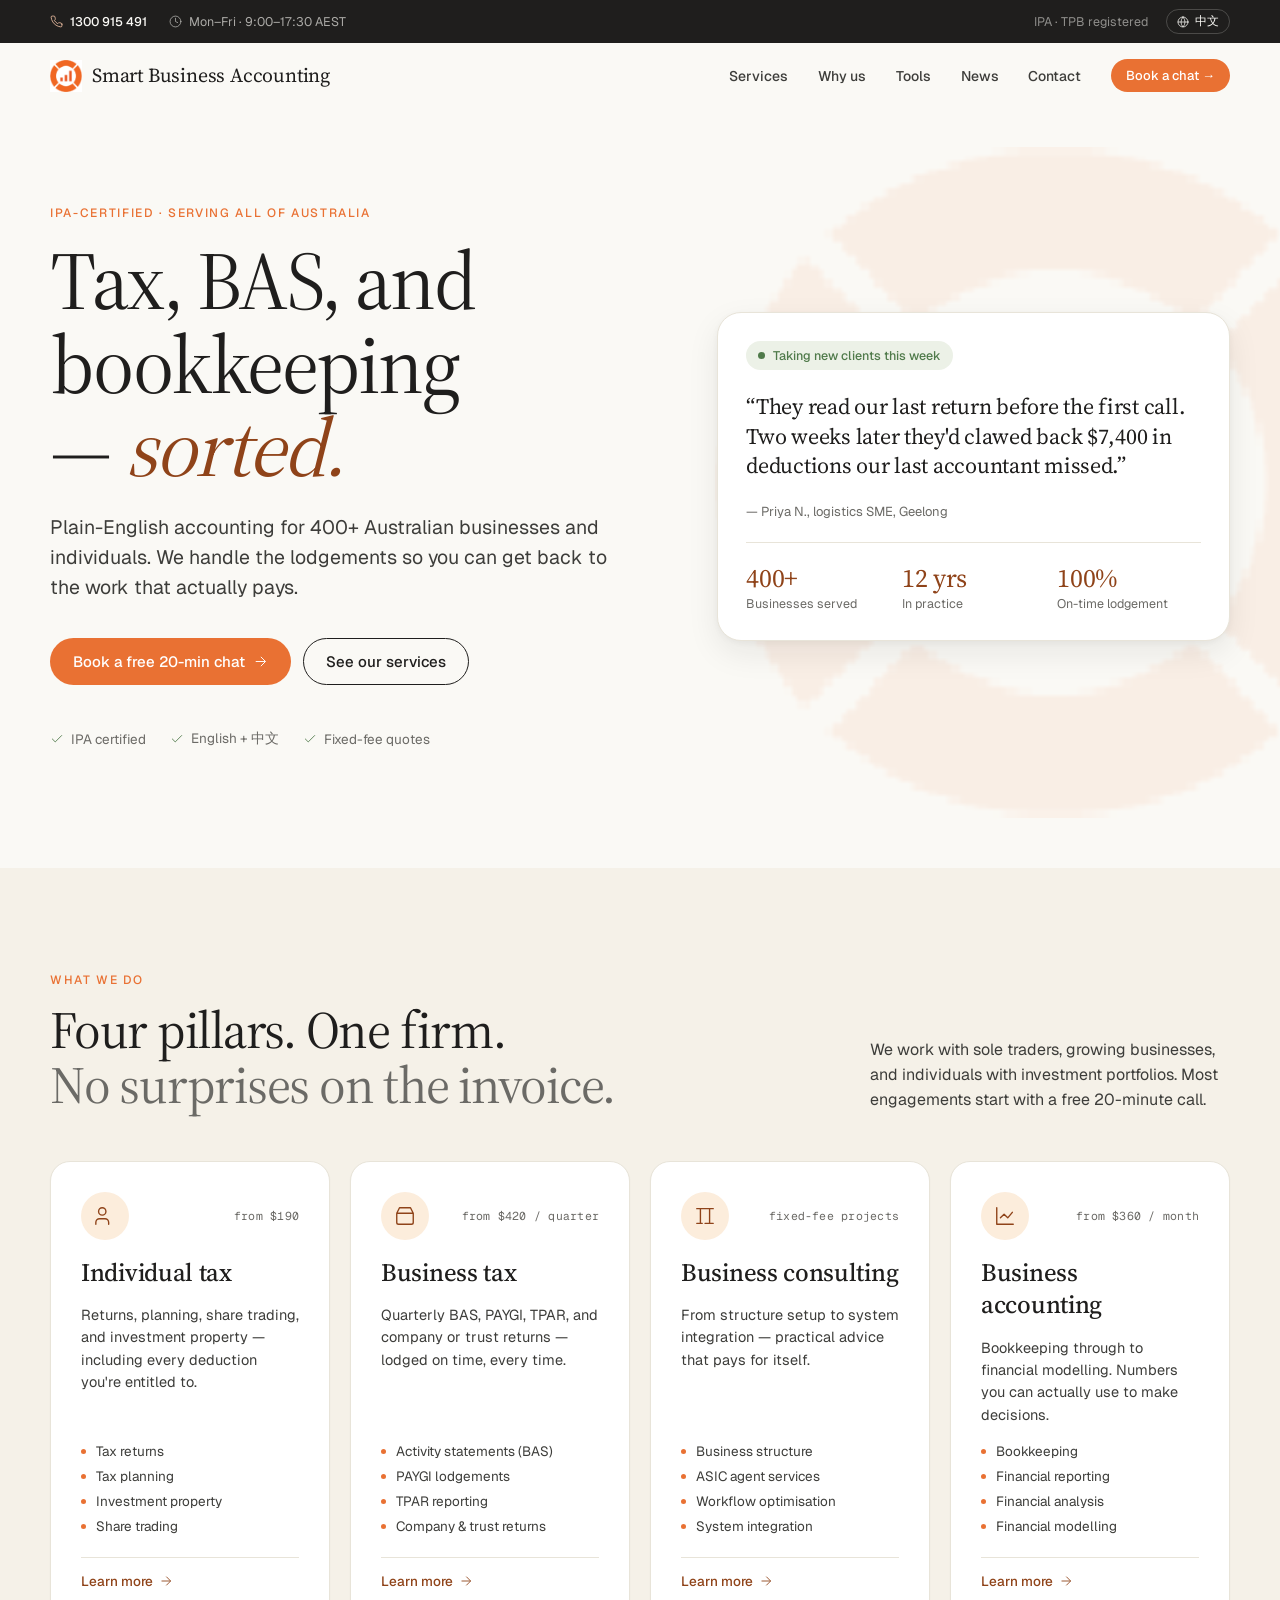
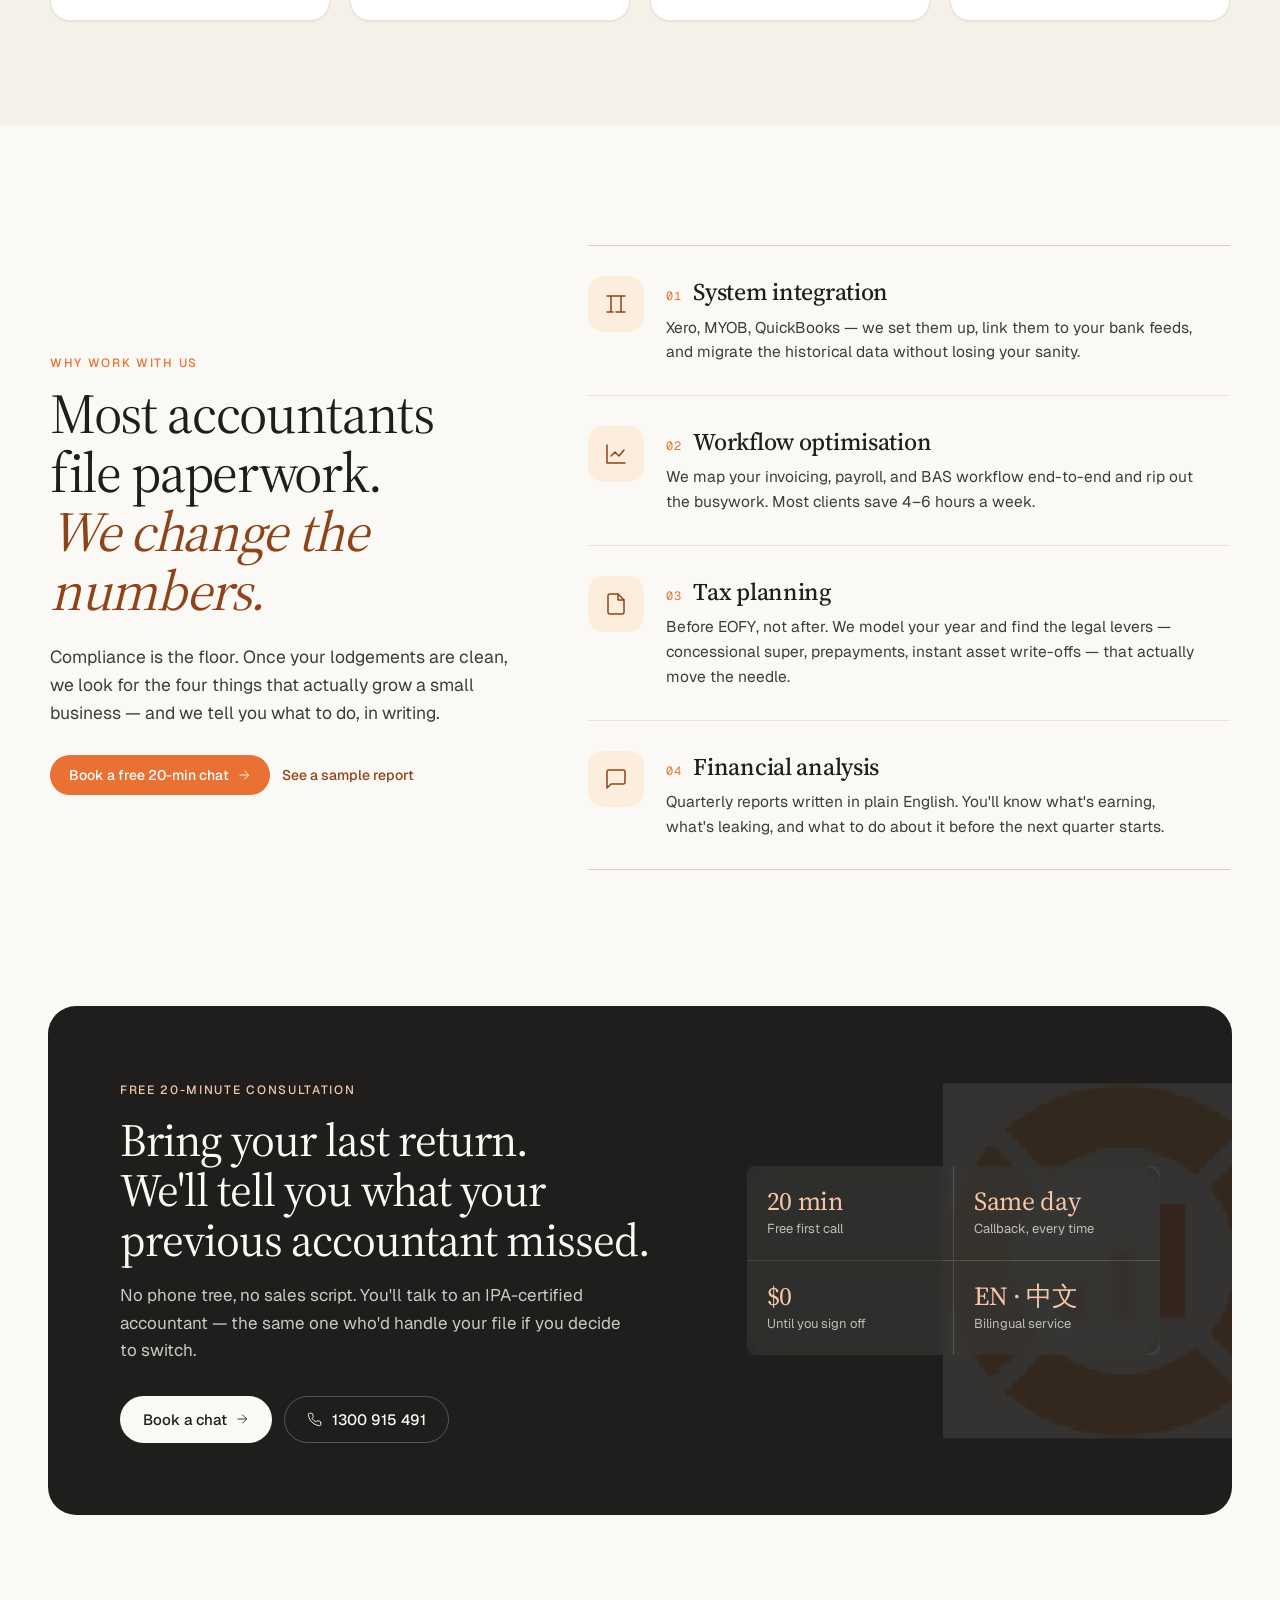
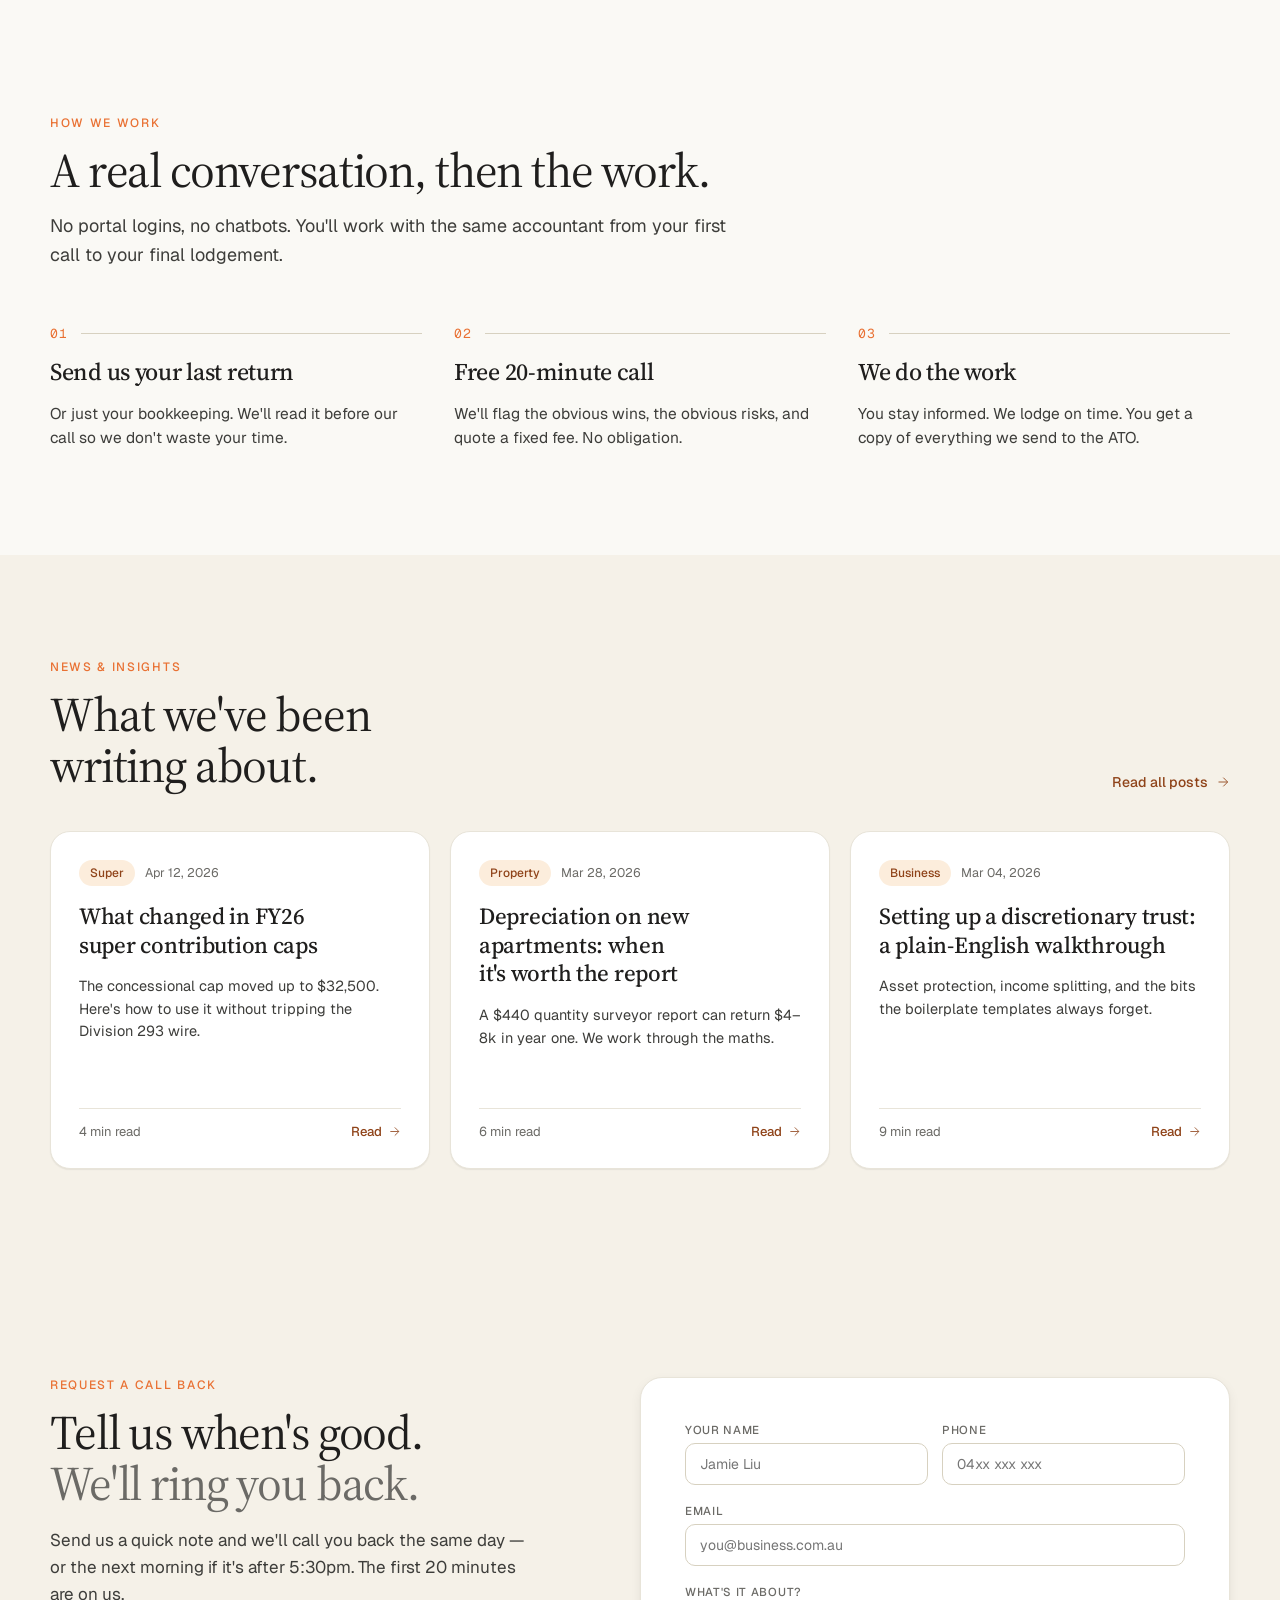
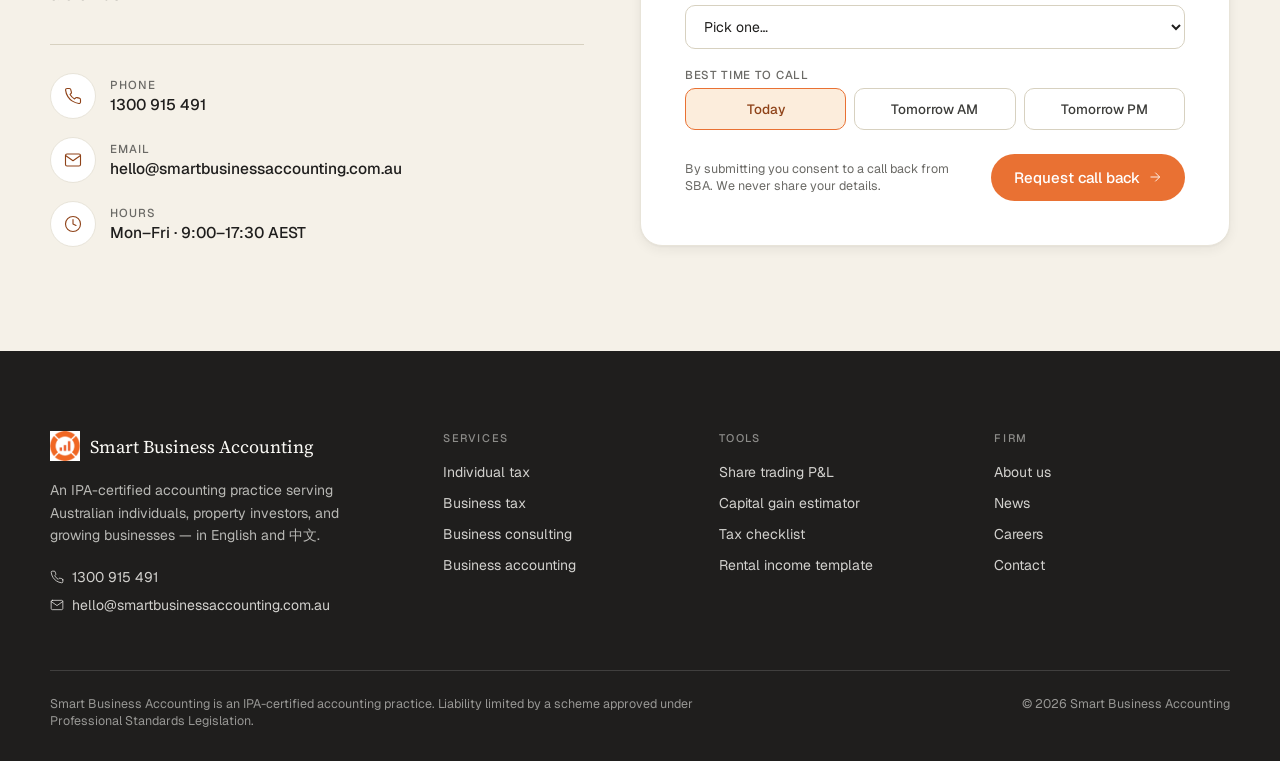
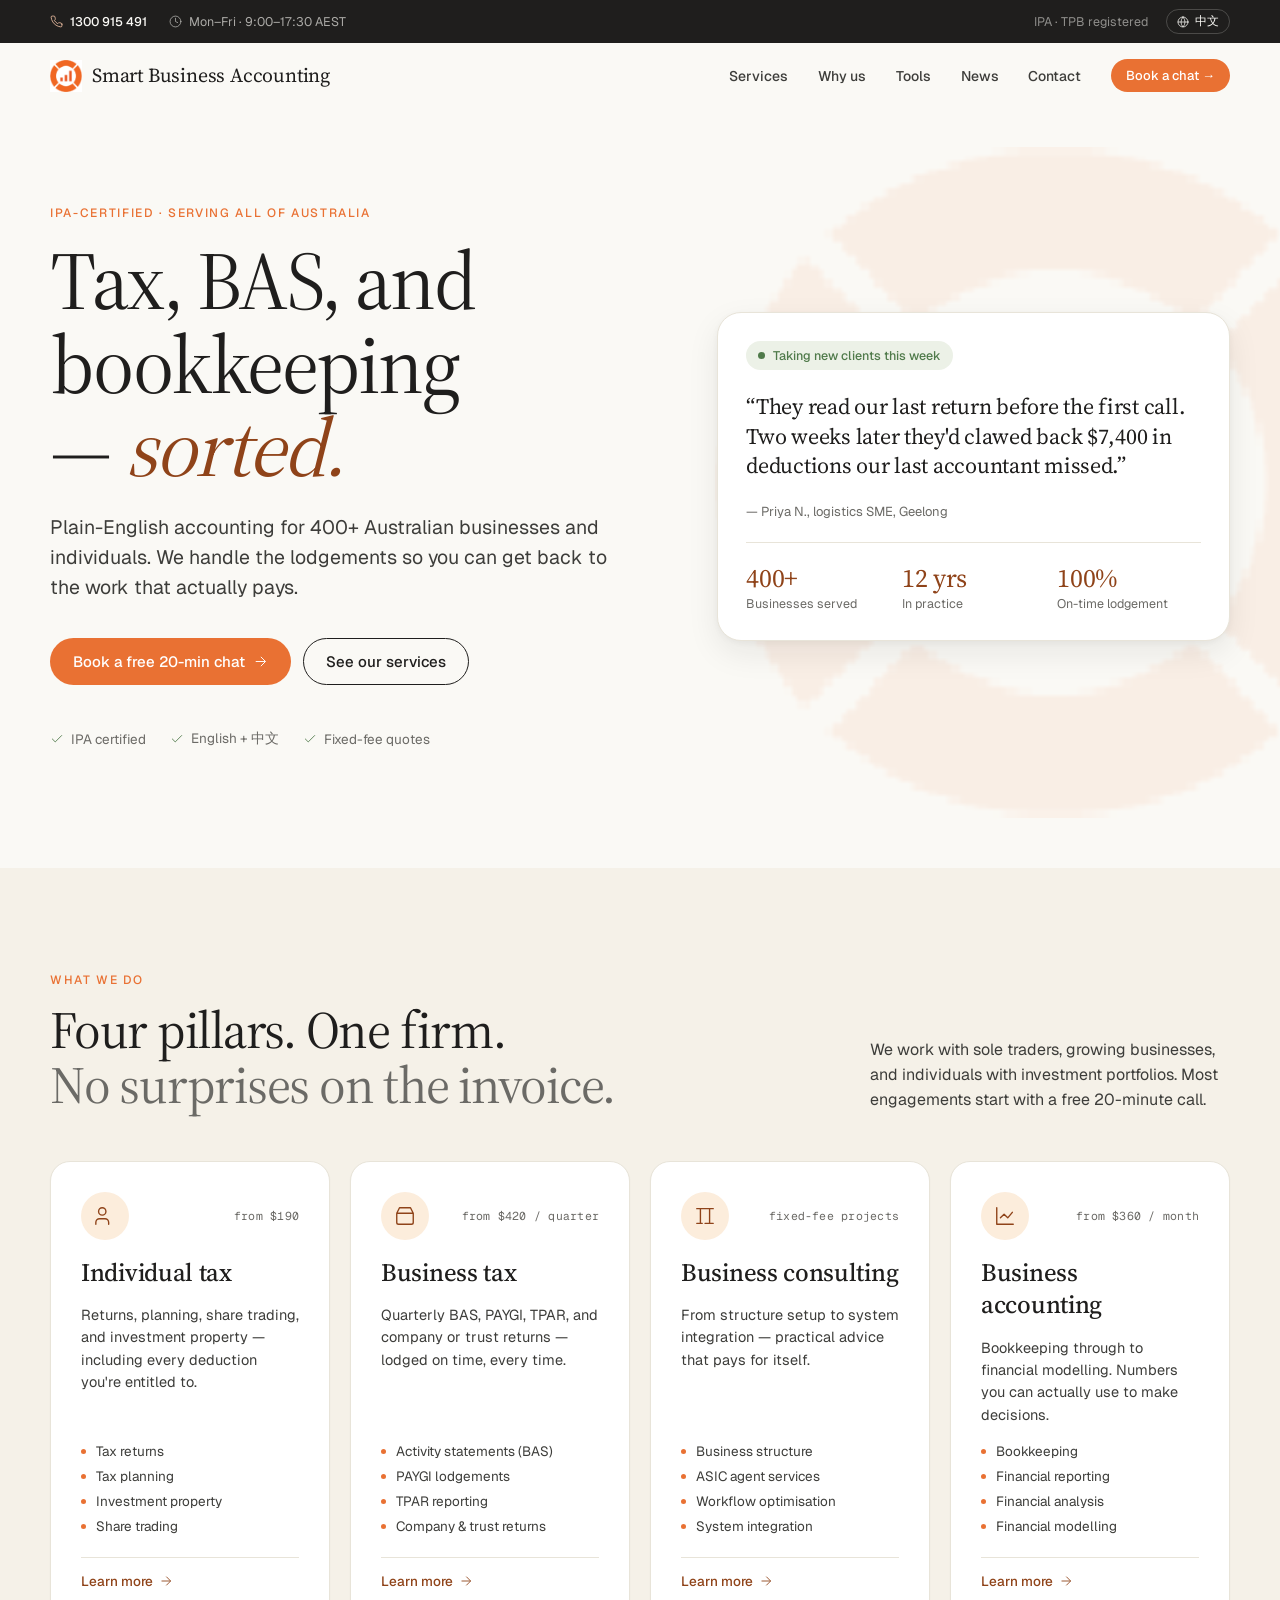
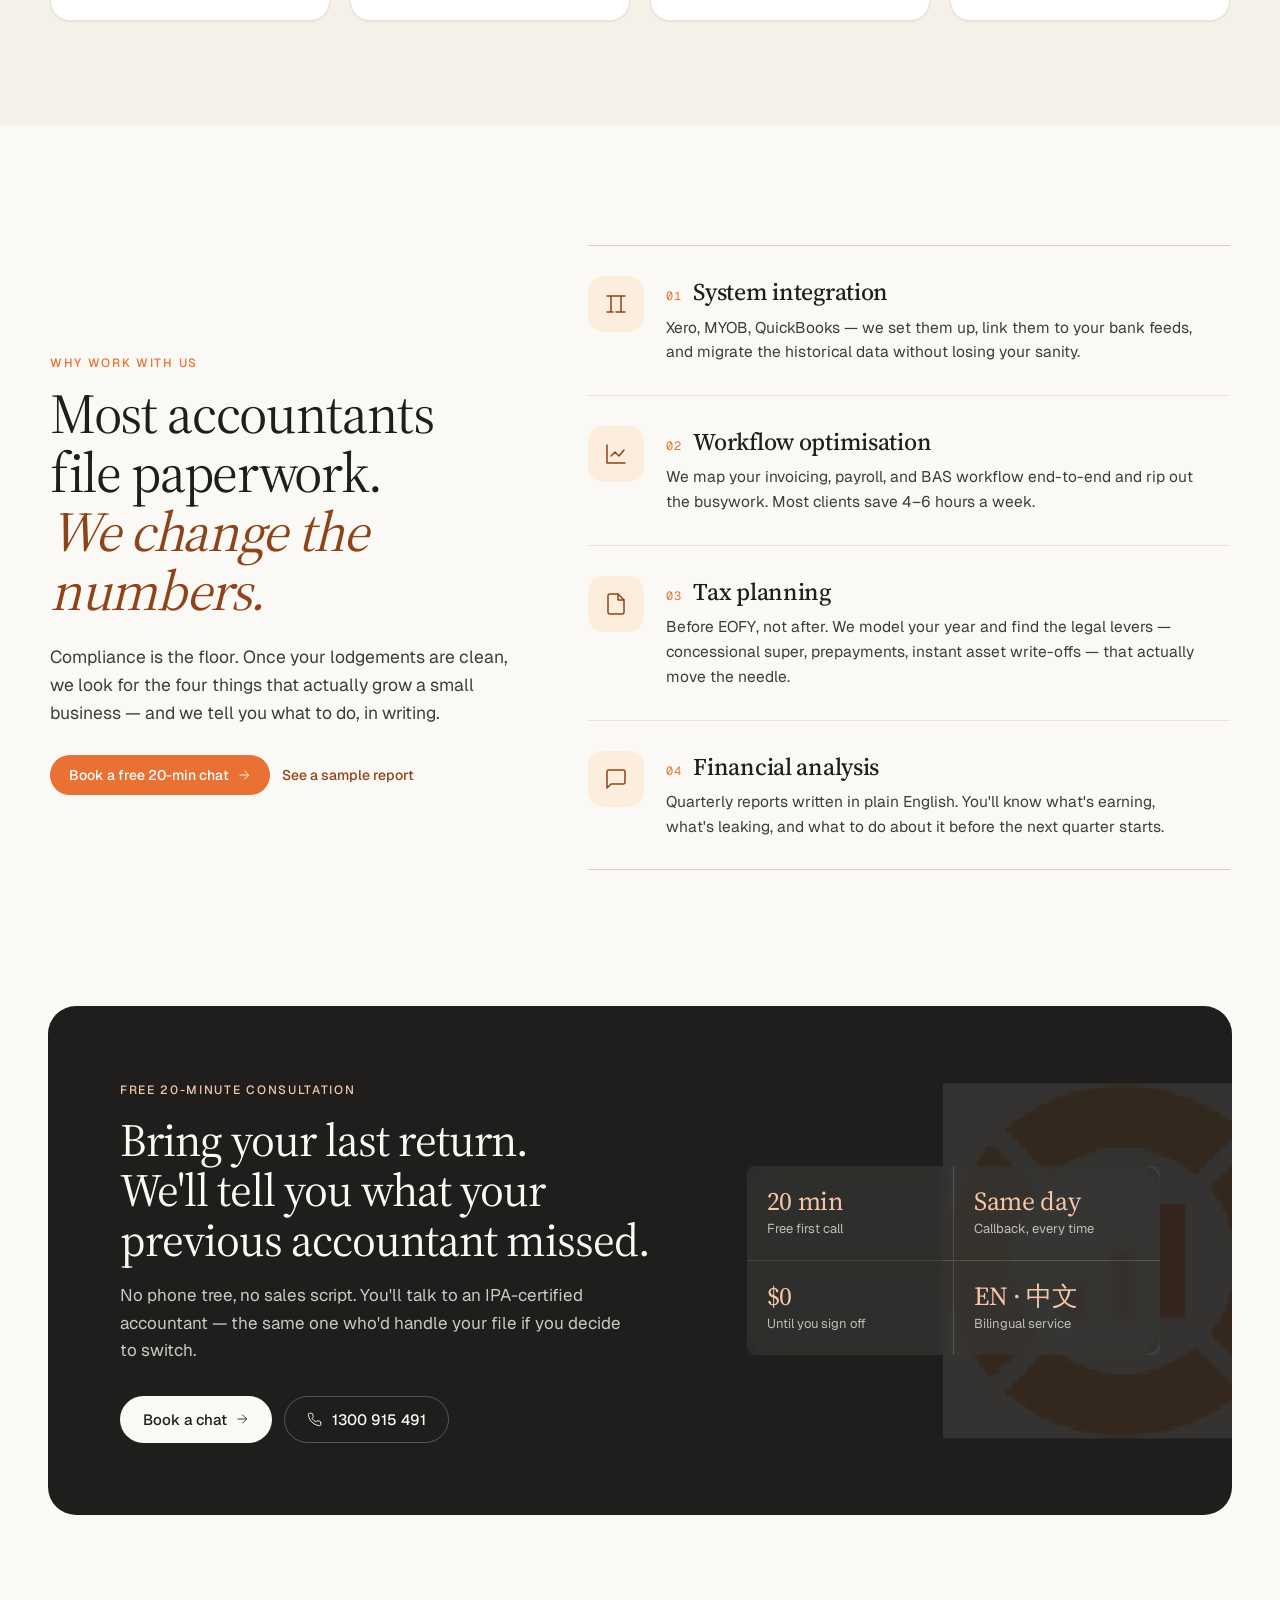
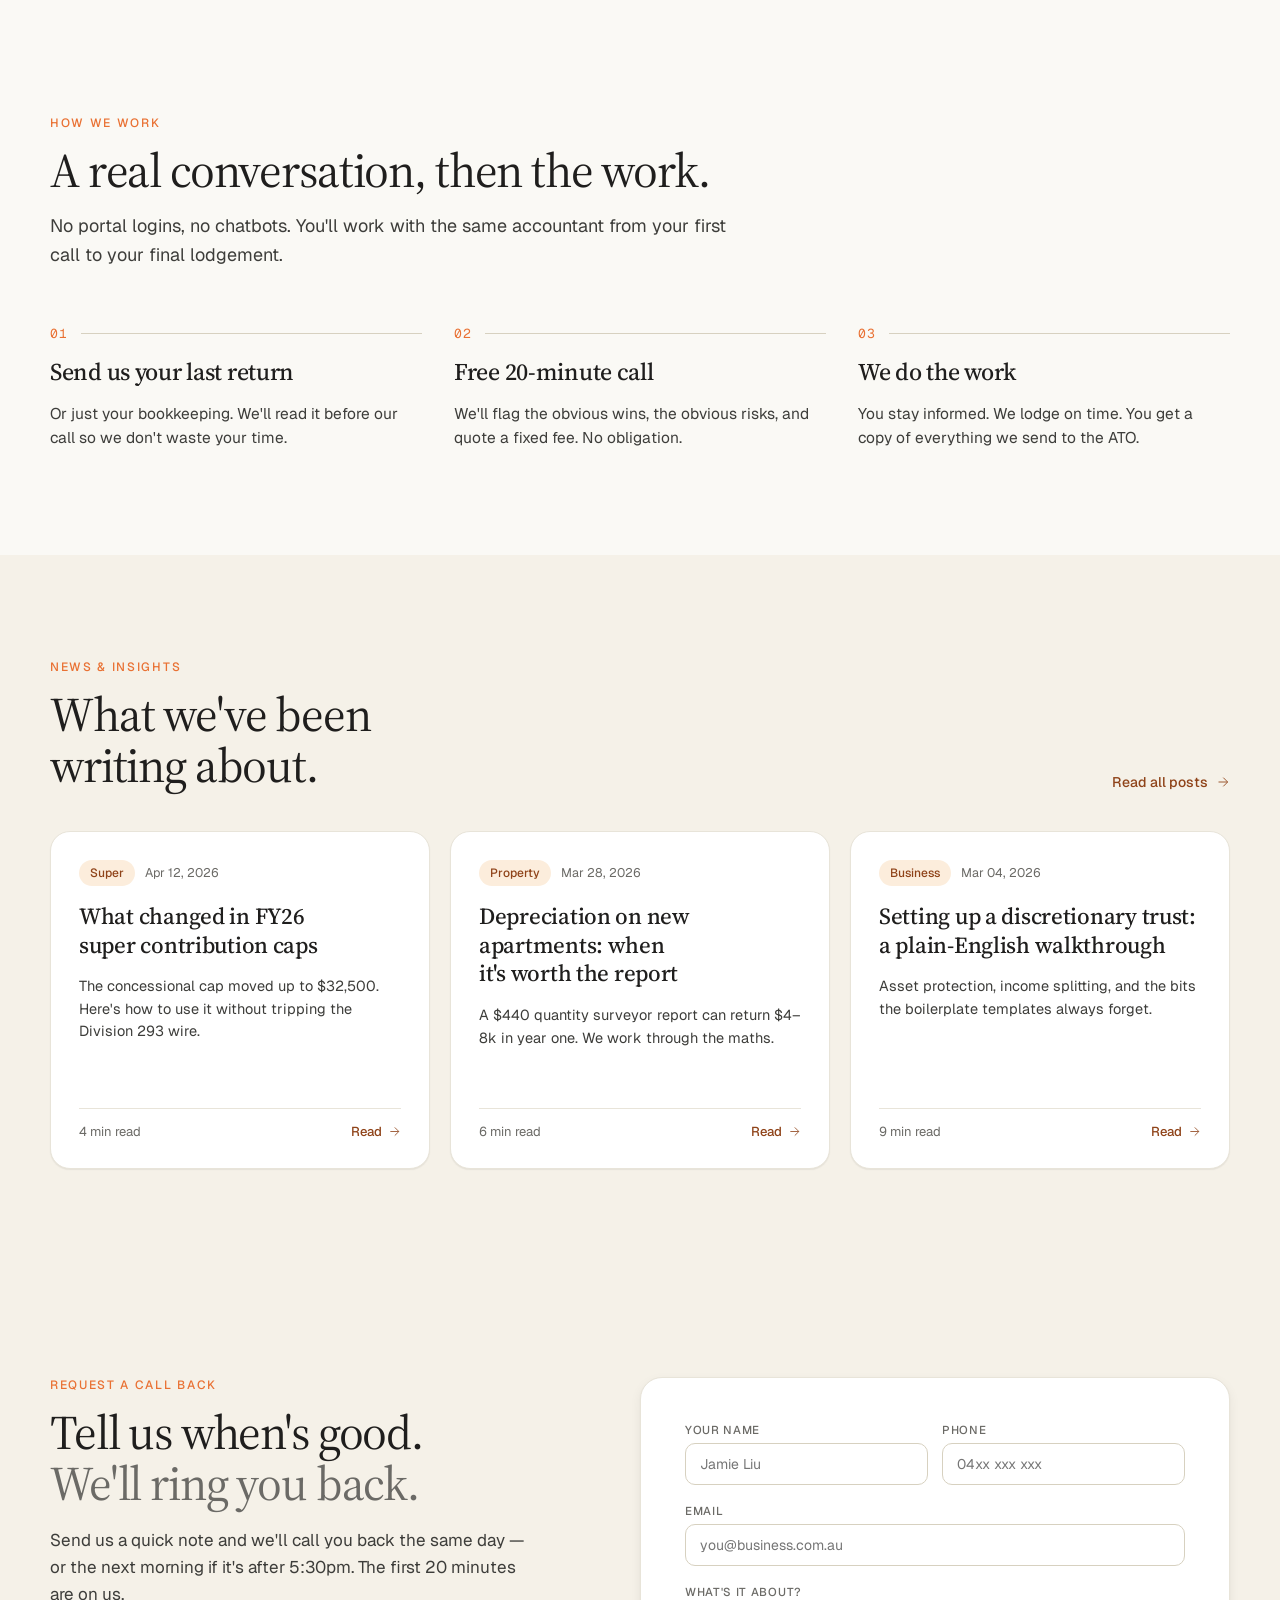
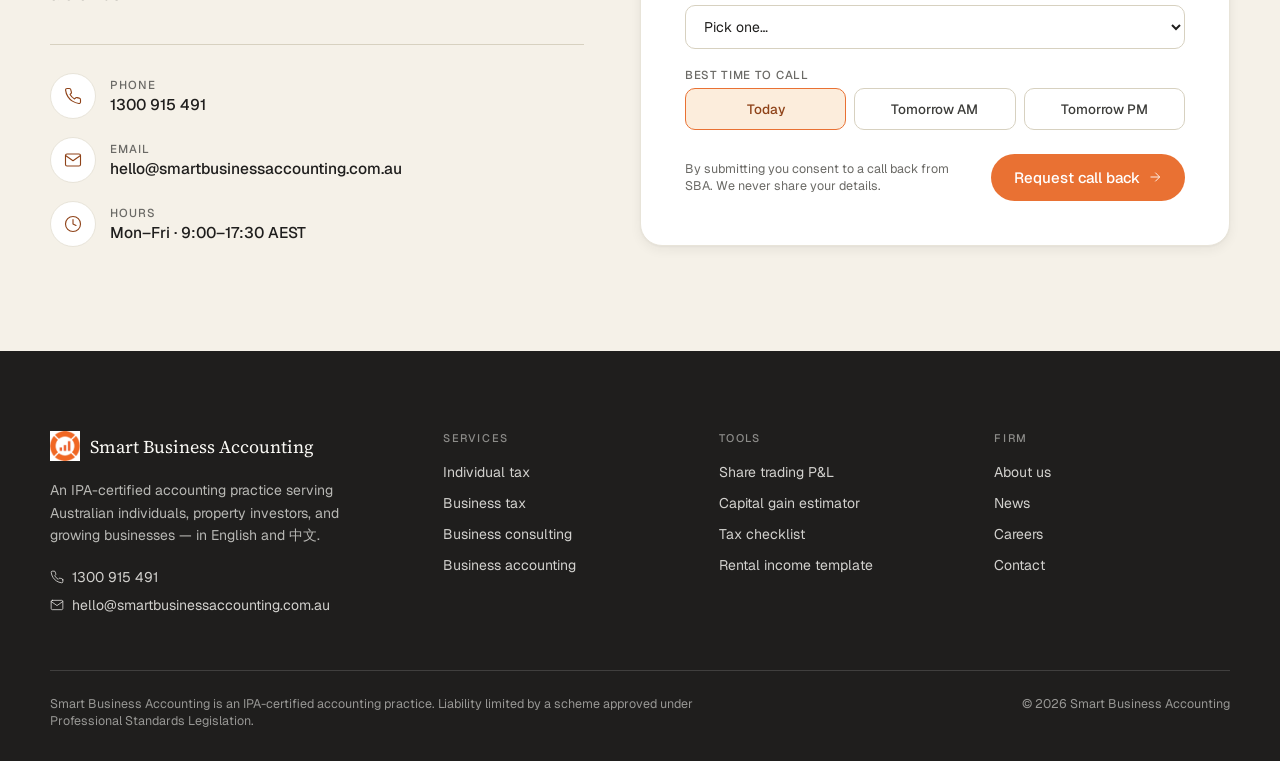
